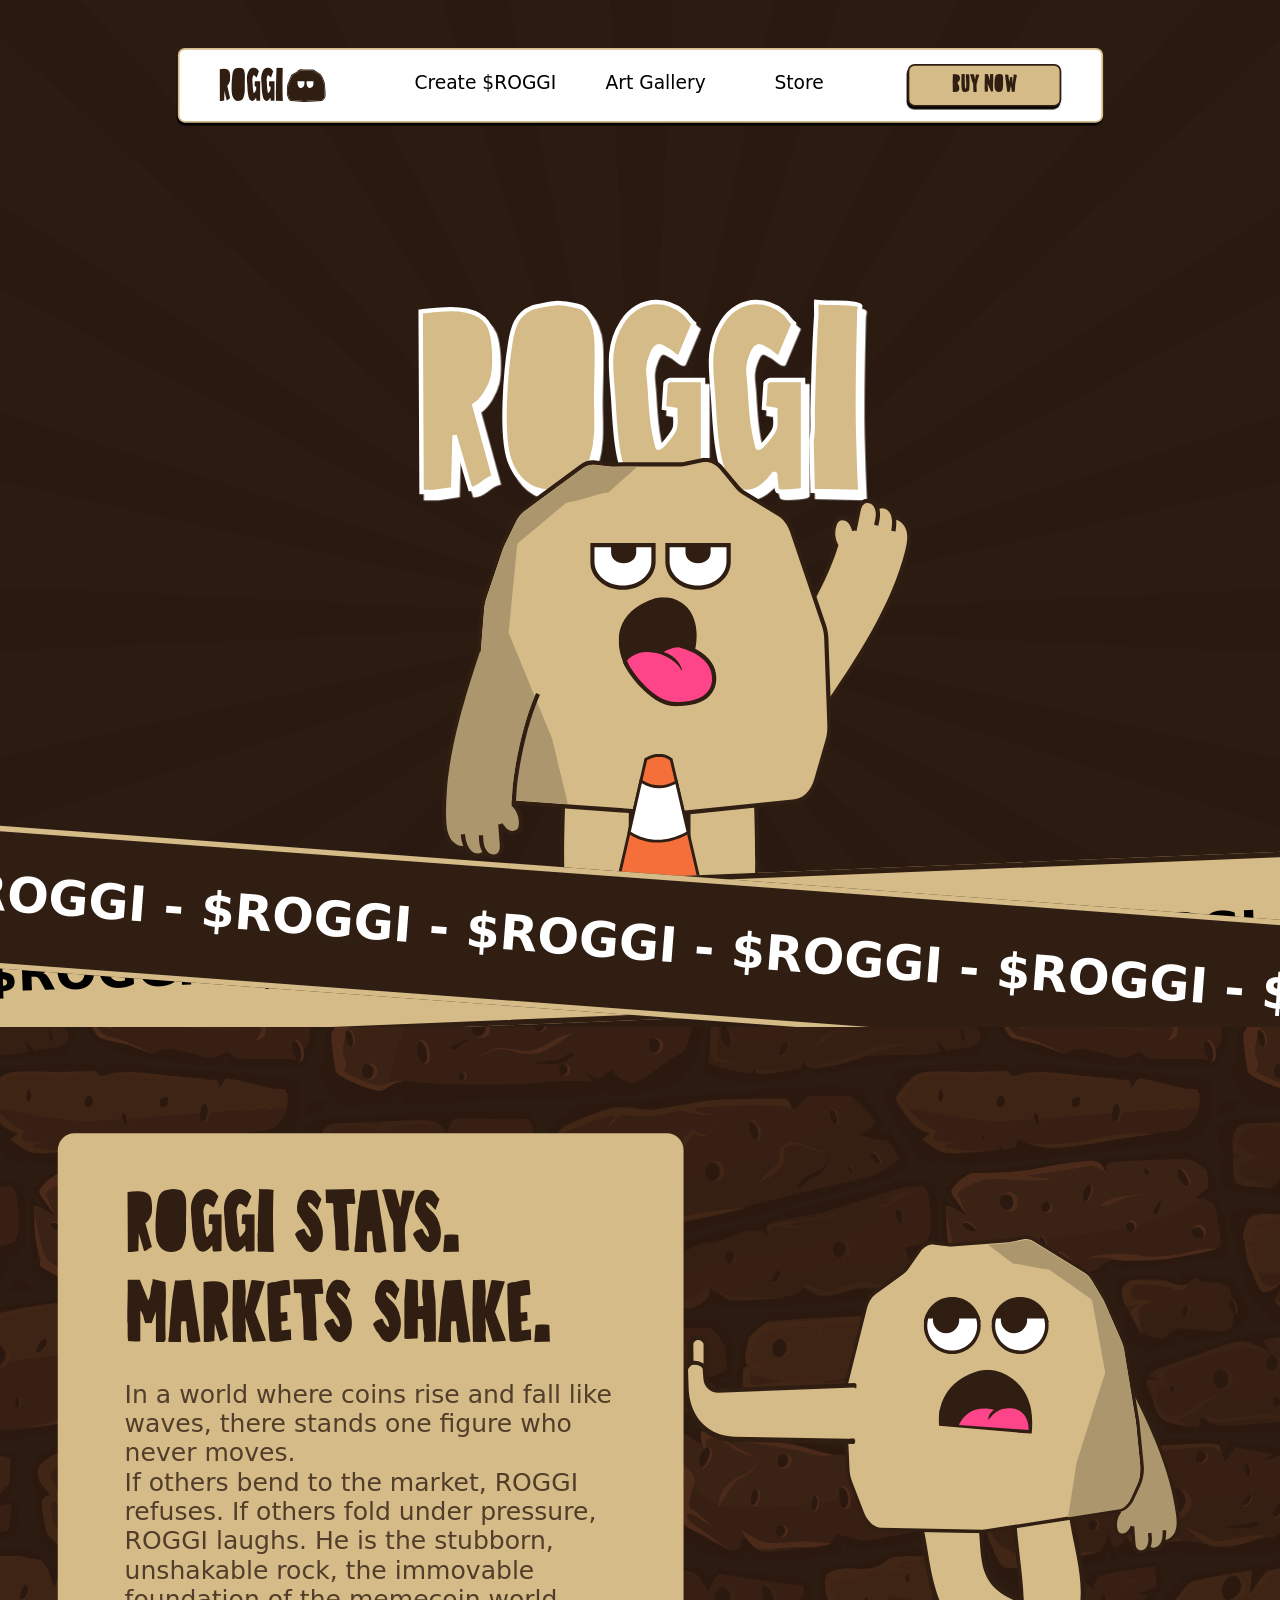
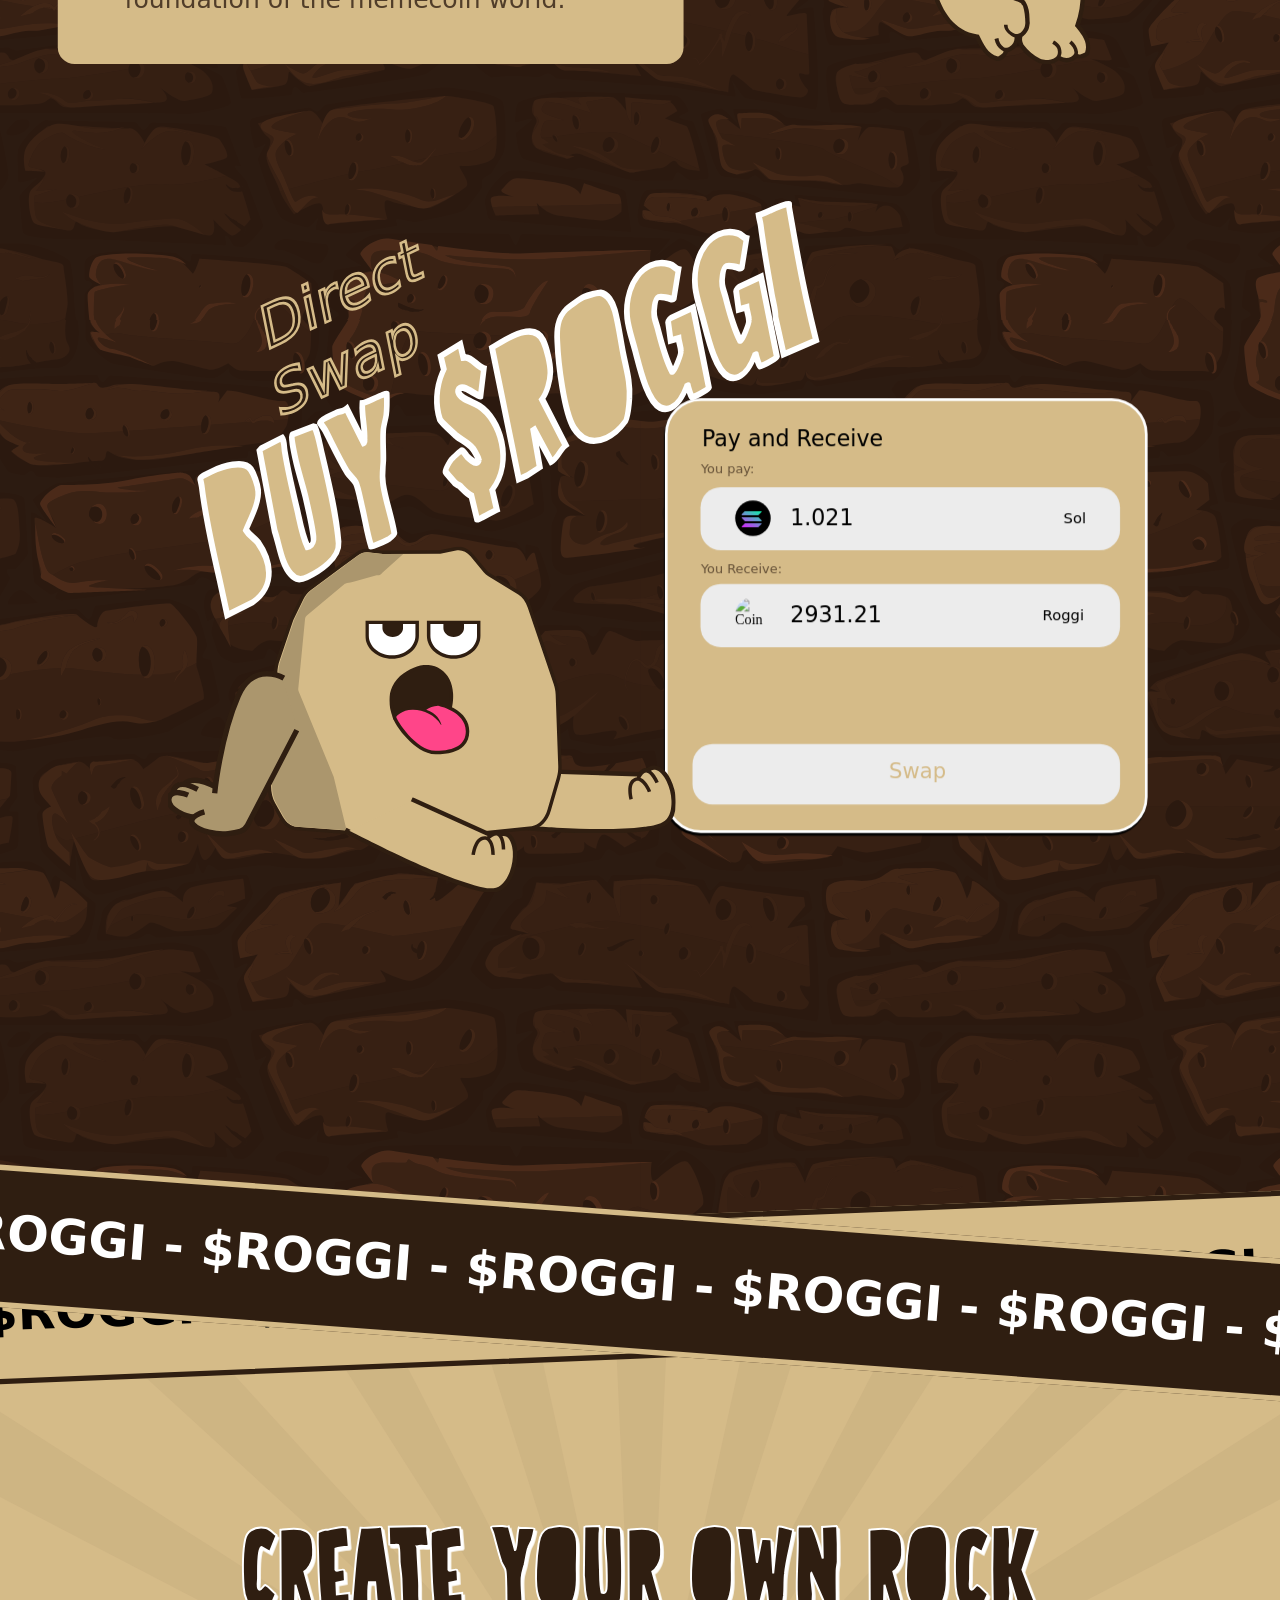
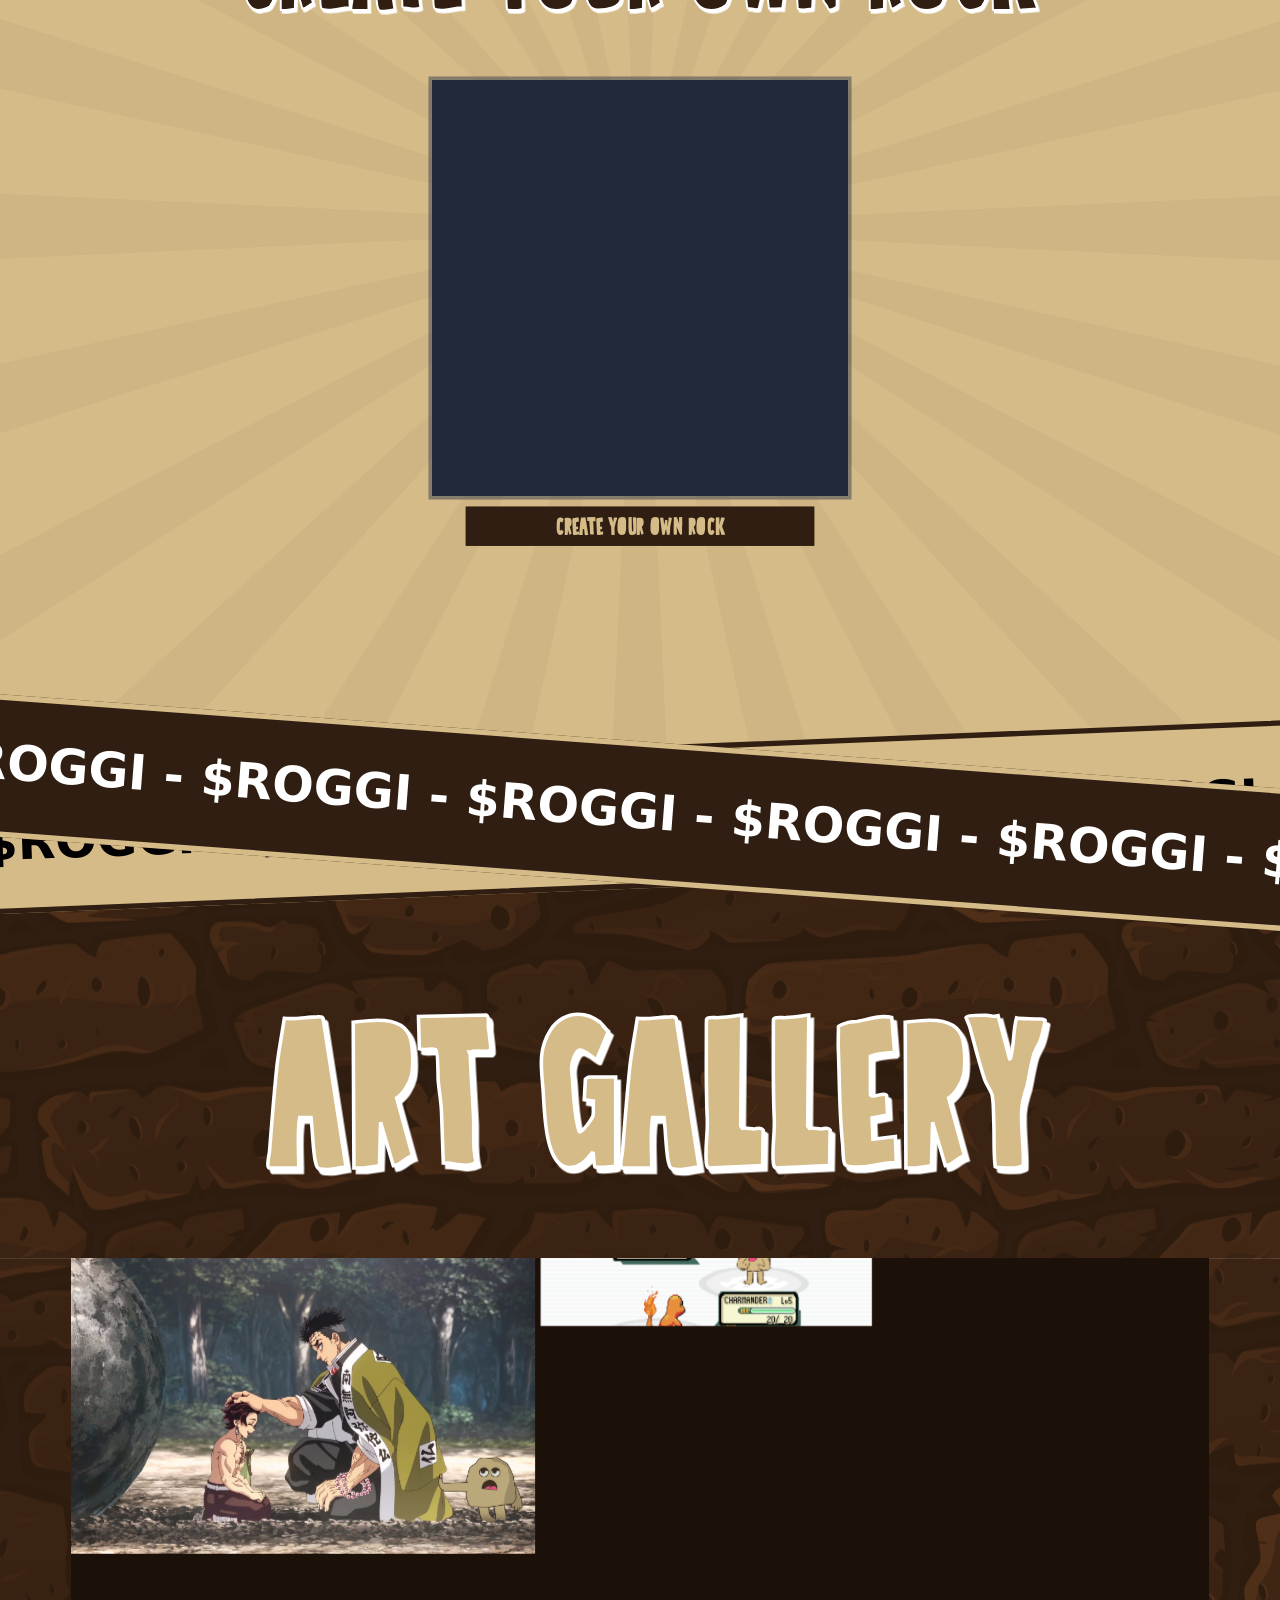
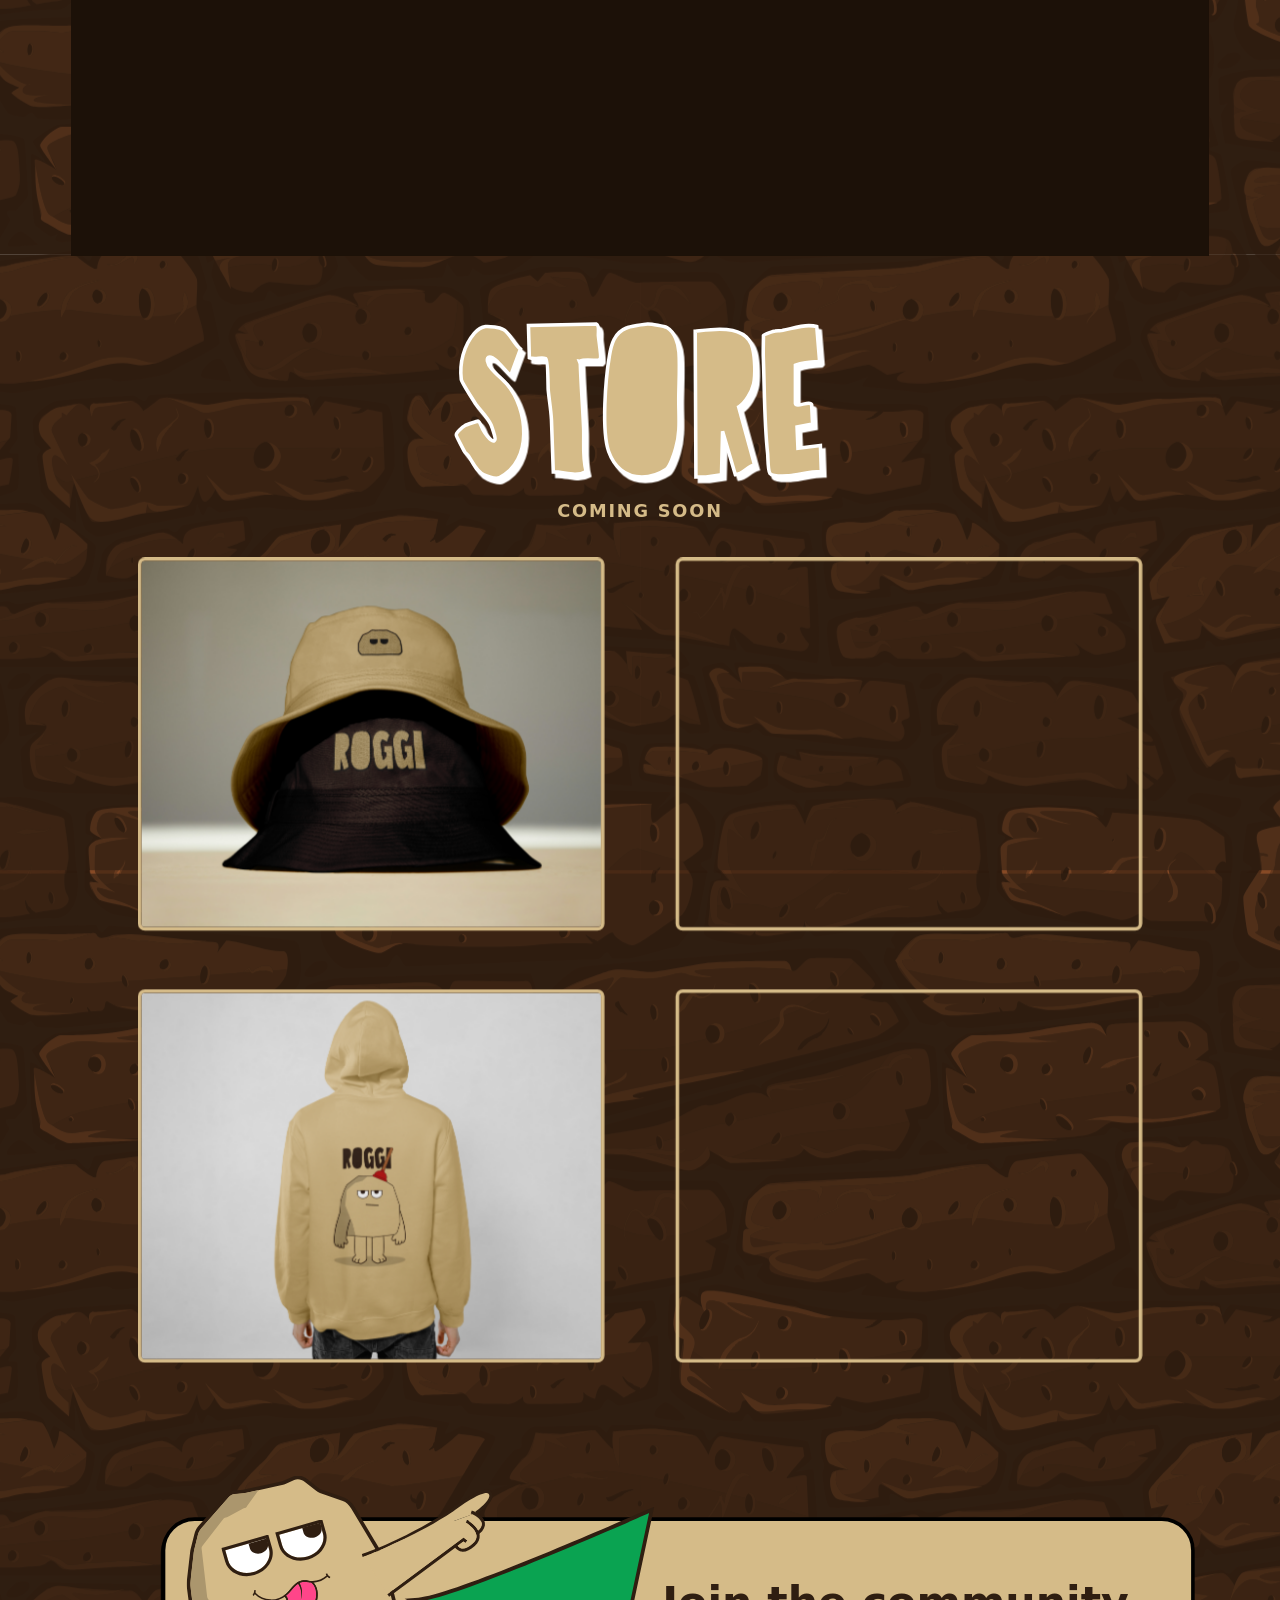
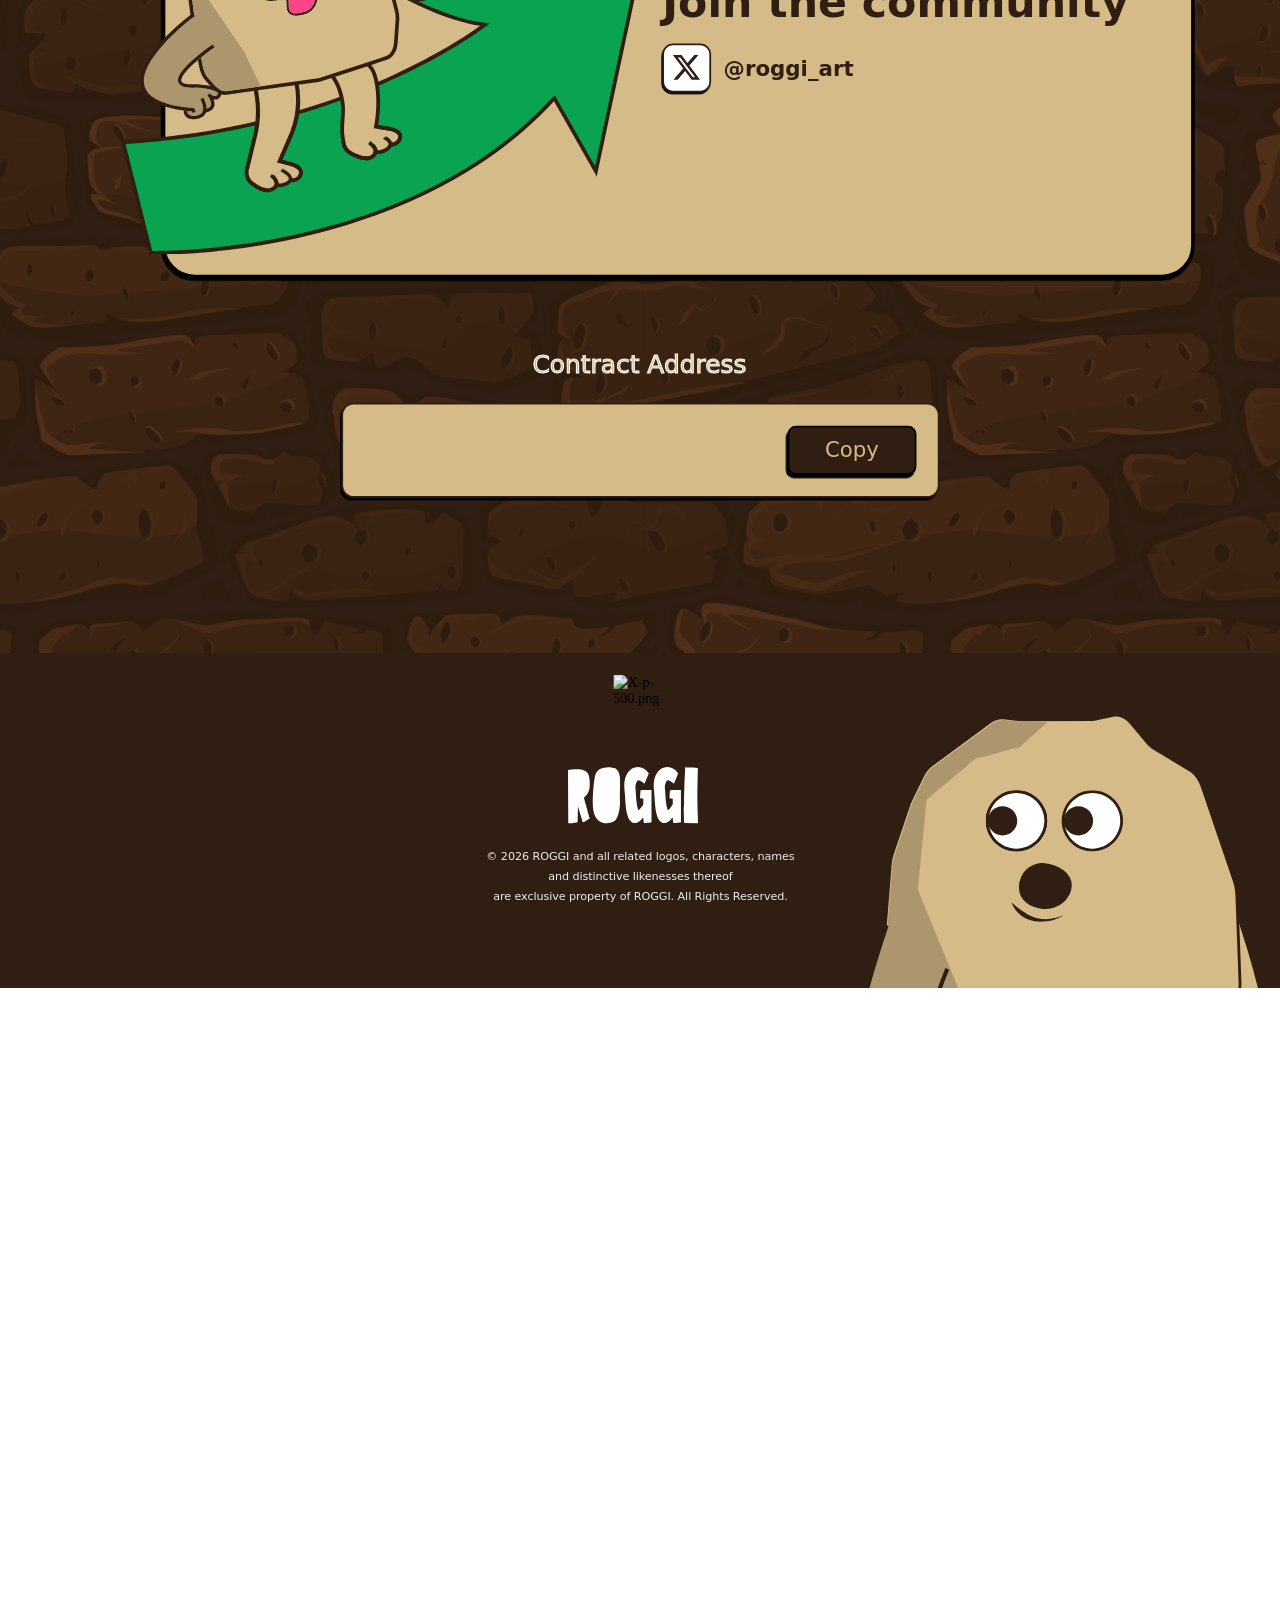
==== index.html @ 5bd5a646 "Update X handle from roggi_sol to roggi_art" ====
<!DOCTYPE html><!-- This site was created with figma.to.website. https://figma.to.website --><!-- Last Published: Sun Aug 30 2026 15:29:10 GMT+0000 (Coordinated Universal Time) --><html lang="en" xml:lang="en"><head><meta charset="UTF-8">
  <title>ROGGI</title>
  <link rel="icon" type="image/png" href="assets/favicon.png">
  <link rel="canonical" href="https://luce-zqqzsgrst6.figweb.site/"><meta name="description" content="Created with figma.to.website"><meta property="og:url" content="https://luce-zqqzsgrst6.figweb.site/"><meta property="og:type" content="website"><meta property="og:title" content="ROGGI"><meta property="og:description" content="Created with figma.to.website"><meta property="og:image:type" content="image/jpeg"><meta property="og:image:width" content="1200"><meta property="og:image:height" content="630"><meta property="og:image" content="https://luce-zqqzsgrst6.figweb.site/cdn-cgi/imagedelivery/s-dfVpmPR-aKHmwFNwAgnQ/luce-zqqzsgrst6.figweb.site-5451e884d0112bcfa46738861110d655f8f45c8e/public"><meta name="twitter:title" content="ROGGI"><meta name="twitter:description" content="Created with figma.to.website"><meta name="twitter:image:type" content="image/jpeg"><meta name="twitter:image:width" content="1200"><meta name="twitter:image:height" content="630"><meta name="twitter:image" content="https://luce-zqqzsgrst6.figweb.site/cdn-cgi/imagedelivery/s-dfVpmPR-aKHmwFNwAgnQ/luce-zqqzsgrst6.figweb.site-5451e884d0112bcfa46738861110d655f8f45c8e/public"><meta name="twitter:card" content="summary_large_image"><link rel="alternate" type="application/rss+xml" title="luce-zqqzsgrst6.figweb.site feed" href="https://luce-zqqzsgrst6.figweb.site/feed/en.xml"><meta name="viewport" content="width=device-width">
<link rel="preconnect" href="https://fonts.googleapis.com">
<link rel="preconnect" href="https://fonts.gstatic.com" crossorigin="">
<script></script>
<script>window.F2W_REACTIONS=(()=>{const n=[];return{}})(),window.F2W_VARIABLES={},window.F2W_COLLECTION_VARS={},window.F2W_COLLECTION_MODE_BPS={},window.F2W_COLOR_SCHEMES=void 0,window.F2W_LANGUAGES=void 0;
</script>
<script src="/__assets/runtime-0f9ce9da5508a40647b5a95488ac7718df3d38ba.js"></script>
<style media="all">article.prose{line-height:1.75;display:contents}article.prose a{font-weight:500;text-decoration:underline}article.prose h1{margin-block:0 1.23em;font-size:2.25em;line-height:1.11}article.prose h2{margin-block:2em 1em;font-size:1.5em;line-height:1.34}article.prose h3{margin-block:1.6em .6em;font-size:1.25em;line-height:1.6}article.prose h4{margin-top:1.5em;margin-bottom:.5em;line-height:1.5}article.prose img{width:100%;margin-block:2em}article.prose figure.cms-image,article.prose figure.cms-video{margin-block:2em}article.prose figure>*{margin-block:0}article.prose figure.cms-image img,article.prose figure.cms-video video,article.prose figure.cms-video iframe{width:100%;display:block}article.prose figure.cms-video iframe{aspect-ratio:16/9;border:0}article.prose figcaption{opacity:.7;margin-top:.857143em;font-size:.875em;line-height:1.42857}article.prose .columns{gap:1.5em;margin-block:1.25em;display:flex}article.prose .column{flex:1;min-width:0}@media (max-width:640px){article.prose .columns{flex-direction:column}}article.prose blockquote{margin-block:1.6em;padding:.75em 1.25em}article.prose ul,article.prose ol{padding-inline-start:1.5em}article.prose table{table-layout:auto;width:100%;margin:1.5em 0}article.prose thead th{vertical-align:bottom;font-weight:600}article.prose tbody td{vertical-align:baseline}article.prose tfoot td{vertical-align:top}article.prose th,article.prose td{text-align:start;padding:.75em}article.prose thead th:first-child,article.prose tbody td:first-child,article.prose tfoot td:first-child{padding-inline-start:0}article.prose thead th:last-child,article.prose tbody td:last-child,article.prose tfoot td:last-child{padding-inline-end:0}article.prose thead{box-shadow:0 1px #ffffffbf,0 1px}article.prose tbody tr{box-shadow:0 1px #ffffffd9,0 1px}article.prose hr{opacity:.3;margin:3em 0}</style>

<style>@font-face{font-family:Inter;font-style:normal;font-weight:400;font-display:swap;src:url(https://fonts.gstatic.com/s/inter/v20/UcC73FwrK3iLTeHuS_fjbvMwCp504jAa2JL7SUc.woff2)format("woff2");unicode-range:U+460-52F,U+1C80-1C8A,U+20B4,U+2DE0-2DFF,U+A640-A69F,U+FE2E-FE2F}@font-face{font-family:Inter;font-style:normal;font-weight:400;font-display:swap;src:url(https://fonts.gstatic.com/s/inter/v20/UcC73FwrK3iLTeHuS_fjbvMwCp504jAa0ZL7SUc.woff2)format("woff2");unicode-range:U+301,U+400-45F,U+490-491,U+4B0-4B1,U+2116}@font-face{font-family:Inter;font-style:normal;font-weight:400;font-display:swap;src:url(https://fonts.gstatic.com/s/inter/v20/UcC73FwrK3iLTeHuS_fjbvMwCp504jAa2ZL7SUc.woff2)format("woff2");unicode-range:U+1F??}@font-face{font-family:Inter;font-style:normal;font-weight:400;font-display:swap;src:url(https://fonts.gstatic.com/s/inter/v20/UcC73FwrK3iLTeHuS_fjbvMwCp504jAa1pL7SUc.woff2)format("woff2");unicode-range:U+370-377,U+37A-37F,U+384-38A,U+38C,U+38E-3A1,U+3A3-3FF}@font-face{font-family:Inter;font-style:normal;font-weight:400;font-display:swap;src:url(https://fonts.gstatic.com/s/inter/v20/UcC73FwrK3iLTeHuS_fjbvMwCp504jAa2pL7SUc.woff2)format("woff2");unicode-range:U+102-103,U+110-111,U+128-129,U+168-169,U+1A0-1A1,U+1AF-1B0,U+300-301,U+303-304,U+308-309,U+323,U+329,U+1EA0-1EF9,U+20AB}@font-face{font-family:Inter;font-style:normal;font-weight:400;font-display:swap;src:url(https://fonts.gstatic.com/s/inter/v20/UcC73FwrK3iLTeHuS_fjbvMwCp504jAa25L7SUc.woff2)format("woff2");unicode-range:U+100-2BA,U+2BD-2C5,U+2C7-2CC,U+2CE-2D7,U+2DD-2FF,U+304,U+308,U+329,U+1D00-1DBF,U+1E00-1E9F,U+1EF2-1EFF,U+2020,U+20A0-20AB,U+20AD-20C0,U+2113,U+2C60-2C7F,U+A720-A7FF}@font-face{font-family:Inter;font-style:normal;font-weight:400;font-display:swap;src:url(https://fonts.gstatic.com/s/inter/v20/UcC73FwrK3iLTeHuS_fjbvMwCp504jAa1ZL7.woff2)format("woff2");unicode-range:U+??,U+131,U+152-153,U+2BB-2BC,U+2C6,U+2DA,U+2DC,U+304,U+308,U+329,U+2000-206F,U+20AC,U+2122,U+2191,U+2193,U+2212,U+2215,U+FEFF,U+FFFD}@font-face{font-family:Kanit;font-style:normal;font-weight:400;font-display:swap;src:url(https://fonts.gstatic.com/s/kanit/v17/nKKZ-Go6G5tXcraBGwCYdA.woff2)format("woff2");unicode-range:U+2D7,U+303,U+331,U+E01-E5B,U+200C-200D,U+25CC}@font-face{font-family:Kanit;font-style:normal;font-weight:400;font-display:swap;src:url(https://fonts.gstatic.com/s/kanit/v17/nKKZ-Go6G5tXcraaGwCYdA.woff2)format("woff2");unicode-range:U+102-103,U+110-111,U+128-129,U+168-169,U+1A0-1A1,U+1AF-1B0,U+300-301,U+303-304,U+308-309,U+323,U+329,U+1EA0-1EF9,U+20AB}@font-face{font-family:Kanit;font-style:normal;font-weight:400;font-display:swap;src:url(https://fonts.gstatic.com/s/kanit/v17/nKKZ-Go6G5tXcrabGwCYdA.woff2)format("woff2");unicode-range:U+100-2BA,U+2BD-2C5,U+2C7-2CC,U+2CE-2D7,U+2DD-2FF,U+304,U+308,U+329,U+1D00-1DBF,U+1E00-1E9F,U+1EF2-1EFF,U+2020,U+20A0-20AB,U+20AD-20C0,U+2113,U+2C60-2C7F,U+A720-A7FF}@font-face{font-family:Kanit;font-style:normal;font-weight:400;font-display:swap;src:url(https://fonts.gstatic.com/s/kanit/v17/nKKZ-Go6G5tXcraVGwA.woff2)format("woff2");unicode-range:U+??,U+131,U+152-153,U+2BB-2BC,U+2C6,U+2DA,U+2DC,U+304,U+308,U+329,U+2000-206F,U+20AC,U+2122,U+2191,U+2193,U+2212,U+2215,U+FEFF,U+FFFD}@font-face{font-family:Kanit;font-style:normal;font-weight:500;font-display:swap;src:url(https://fonts.gstatic.com/s/kanit/v17/nKKU-Go6G5tXcr5mOBWzVaF5NQ.woff2)format("woff2");unicode-range:U+2D7,U+303,U+331,U+E01-E5B,U+200C-200D,U+25CC}@font-face{font-family:Kanit;font-style:normal;font-weight:500;font-display:swap;src:url(https://fonts.gstatic.com/s/kanit/v17/nKKU-Go6G5tXcr5mOBWoVaF5NQ.woff2)format("woff2");unicode-range:U+102-103,U+110-111,U+128-129,U+168-169,U+1A0-1A1,U+1AF-1B0,U+300-301,U+303-304,U+308-309,U+323,U+329,U+1EA0-1EF9,U+20AB}@font-face{font-family:Kanit;font-style:normal;font-weight:500;font-display:swap;src:url(https://fonts.gstatic.com/s/kanit/v17/nKKU-Go6G5tXcr5mOBWpVaF5NQ.woff2)format("woff2");unicode-range:U+100-2BA,U+2BD-2C5,U+2C7-2CC,U+2CE-2D7,U+2DD-2FF,U+304,U+308,U+329,U+1D00-1DBF,U+1E00-1E9F,U+1EF2-1EFF,U+2020,U+20A0-20AB,U+20AD-20C0,U+2113,U+2C60-2C7F,U+A720-A7FF}@font-face{font-family:Kanit;font-style:normal;font-weight:500;font-display:swap;src:url(https://fonts.gstatic.com/s/kanit/v17/nKKU-Go6G5tXcr5mOBWnVaE.woff2)format("woff2");unicode-range:U+??,U+131,U+152-153,U+2BB-2BC,U+2C6,U+2DA,U+2DC,U+304,U+308,U+329,U+2000-206F,U+20AC,U+2122,U+2191,U+2193,U+2212,U+2215,U+FEFF,U+FFFD}@font-face{font-family:Kanit;font-style:normal;font-weight:600;font-display:swap;src:url(https://fonts.gstatic.com/s/kanit/v17/nKKU-Go6G5tXcr5KPxWzVaF5NQ.woff2)format("woff2");unicode-range:U+2D7,U+303,U+331,U+E01-E5B,U+200C-200D,U+25CC}@font-face{font-family:Kanit;font-style:normal;font-weight:600;font-display:swap;src:url(https://fonts.gstatic.com/s/kanit/v17/nKKU-Go6G5tXcr5KPxWoVaF5NQ.woff2)format("woff2");unicode-range:U+102-103,U+110-111,U+128-129,U+168-169,U+1A0-1A1,U+1AF-1B0,U+300-301,U+303-304,U+308-309,U+323,U+329,U+1EA0-1EF9,U+20AB}@font-face{font-family:Kanit;font-style:normal;font-weight:600;font-display:swap;src:url(https://fonts.gstatic.com/s/kanit/v17/nKKU-Go6G5tXcr5KPxWpVaF5NQ.woff2)format("woff2");unicode-range:U+100-2BA,U+2BD-2C5,U+2C7-2CC,U+2CE-2D7,U+2DD-2FF,U+304,U+308,U+329,U+1D00-1DBF,U+1E00-1E9F,U+1EF2-1EFF,U+2020,U+20A0-20AB,U+20AD-20C0,U+2113,U+2C60-2C7F,U+A720-A7FF}@font-face{font-family:Kanit;font-style:normal;font-weight:600;font-display:swap;src:url(https://fonts.gstatic.com/s/kanit/v17/nKKU-Go6G5tXcr5KPxWnVaE.woff2)format("woff2");unicode-range:U+??,U+131,U+152-153,U+2BB-2BC,U+2C6,U+2DA,U+2DC,U+304,U+308,U+329,U+2000-206F,U+20AC,U+2122,U+2191,U+2193,U+2212,U+2215,U+FEFF,U+FFFD}@font-face{font-family:Kanit;font-style:normal;font-weight:700;font-display:swap;src:url(https://fonts.gstatic.com/s/kanit/v17/nKKU-Go6G5tXcr4uPhWzVaF5NQ.woff2)format("woff2");unicode-range:U+2D7,U+303,U+331,U+E01-E5B,U+200C-200D,U+25CC}@font-face{font-family:Kanit;font-style:normal;font-weight:700;font-display:swap;src:url(https://fonts.gstatic.com/s/kanit/v17/nKKU-Go6G5tXcr4uPhWoVaF5NQ.woff2)format("woff2");unicode-range:U+102-103,U+110-111,U+128-129,U+168-169,U+1A0-1A1,U+1AF-1B0,U+300-301,U+303-304,U+308-309,U+323,U+329,U+1EA0-1EF9,U+20AB}@font-face{font-family:Kanit;font-style:normal;font-weight:700;font-display:swap;src:url(https://fonts.gstatic.com/s/kanit/v17/nKKU-Go6G5tXcr4uPhWpVaF5NQ.woff2)format("woff2");unicode-range:U+100-2BA,U+2BD-2C5,U+2C7-2CC,U+2CE-2D7,U+2DD-2FF,U+304,U+308,U+329,U+1D00-1DBF,U+1E00-1E9F,U+1EF2-1EFF,U+2020,U+20A0-20AB,U+20AD-20C0,U+2113,U+2C60-2C7F,U+A720-A7FF}@font-face{font-family:Kanit;font-style:normal;font-weight:700;font-display:swap;src:url(https://fonts.gstatic.com/s/kanit/v17/nKKU-Go6G5tXcr4uPhWnVaE.woff2)format("woff2");unicode-range:U+??,U+131,U+152-153,U+2BB-2BC,U+2C6,U+2DA,U+2DC,U+304,U+308,U+329,U+2000-206F,U+20AC,U+2122,U+2191,U+2193,U+2212,U+2215,U+FEFF,U+FFFD}</style>

<style media="all">*,:before,:after{box-sizing:border-box}body{-webkit-font-smoothing:antialiased}button{-webkit-font-smoothing:inherit;-moz-osx-font-smoothing:inherit;-webkit-appearance:none}*{margin:0;padding:0}a{color:inherit;-webkit-text-decoration:inherit;text-decoration:inherit}input{font:inherit;background-color:inherit;border:none;outline:none}button{font:inherit;color:inherit;background:0 0;border-style:none;width:auto;line-height:normal;overflow:visible}textarea,select{font:inherit;background-color:inherit}img,picture,video,canvas,svg{display:block}textarea:focus-visible{outline:none}[data-visible=false]{display:none!important}.before-hidden:before,.after-hidden:after{display:none}.before-visible:before,.after-visible:after{content:""}.text{white-space:pre-wrap;overflow-wrap:break-word}[data-reaction-click]{cursor:pointer}::placeholder{color:inherit;opacity:.54}body *{scrollbar-width:none}body ::-webkit-scrollbar{display:none}[name=honey-pot-field]{display:none!important}.pointer-events-none{pointer-events:none}</style>

<style>#_{background-color:#fff;min-height:100vh;display:grid}#Desktop_3{background-color:#fff;border-radius:0;width:1440px;min-width:1440px;max-width:1440px;min-height:8312px;max-height:8312px;margin:0 auto;position:relative;overflow:hidden}#About_Roggie{--f2w-order:0;background-color:#2c1b11;border-radius:0;width:1440px;height:2050px;position:absolute;top:1135px;left:0;overflow:hidden}#Group_38{--f2w-order:0;width:2053px;height:2052px;position:absolute;top:-1px;left:-306px}#BG{--f2w-order:0;width:2052px;height:1026px;position:absolute;top:0;left:0}#Isolation_Mode{--f2w-order:0;width:720px;height:1025px;position:absolute;top:1px;left:306px}#Isolation_Mode_0{--f2w-order:1;width:720px;height:1025px;position:absolute;top:1px;left:1026px}#BG_0{--f2w-order:1;width:2052px;height:1026px;position:absolute;top:1026px;left:1px}#Isolation_Mode_1{--f2w-order:0;width:721px;height:1025px;position:absolute;top:0;left:305px}#Isolation_Mode_2{--f2w-order:1;width:719px;height:1025px;position:absolute;top:0;left:1026px}#about{grid-column-gap:1px;--f2w-order:2;border-radius:0;flex-direction:row;justify-content:flex-start;align-items:end;width:min-content;display:flex;position:absolute;top:141px;left:calc(50% - 655.4px)}#Frame_4{--f2w-order:0;background-color:#d5bb88;border-radius:18.8px;flex-direction:column;flex-shrink:0;justify-content:flex-start;align-self:stretch;align-items:start;row-gap:18.8px;width:703.6px;padding:56.3px 75.1px;display:flex;position:relative}#_2310_45284{text-align:left;color:#2f1e11;--f2w-order:0;-webkit-background-clip:text;background-clip:text;flex-shrink:0;width:100%;font-family:Quick Trick,system-ui,sans-serif;font-size:84.5px;font-weight:400;display:inline;position:relative}#__0{-webkit-background-clip:text;background-clip:text}#_2310_45285{text-align:left;color:#2f1e11cc;--f2w-order:1;-webkit-background-clip:text;background-clip:text;flex-shrink:0;width:100%;font-family:Kanit,system-ui,sans-serif;font-size:28.2px;font-weight:400;display:inline;position:relative}#__1{-webkit-background-clip:text;background-clip:text}#Roggi{--f2w-order:1;border-radius:0;flex-shrink:0;width:606px;height:505px;position:relative;overflow:hidden;transform:scaleX(-1)}#Group{--f2w-order:0;transform-origin:0 0;width:14.7%;height:34.3%;position:absolute;inset:65.8% 46% -.1% 39.3%;transform:scaleX(-1)}#Group_0{--f2w-order:1;transform-origin:0 0;width:17.8%;height:38.6%;position:absolute;inset:37% 56.4% 24.4% 25.8%;transform:scaleX(-1)}#Group_1{--f2w-order:2;transform-origin:0 0;width:21%;height:36.6%;position:absolute;inset:62.8% 22.2% .6% 56.8%;transform:scaleX(-1)}#Group_2{--f2w-order:3;width:55.9%;height:66.3%;position:absolute;inset:4.7% 29.5% 29% 14.7%}#Group_3{--f2w-order:0;transform-origin:0 0;width:100.2%;height:100.1%;position:absolute;inset:-.1% -100.2% 0 100%;transform:scaleX(-1)}#Clip_path_group{--f2w-order:1;width:97.7%;height:97.6%;position:absolute;inset:1.2%}#Group_4{--f2w-order:1;mask-type:luminance;width:81%;height:112.7%;position:absolute;inset:-8.5% 47.1% -4.2% -28.1%;-webkit-mask-image:url([data-uri]);mask-image:url([data-uri]);-webkit-mask-position:92.9px 27.7px;mask-position:92.9px 27.7px;-webkit-mask-repeat:no-repeat;mask-repeat:no-repeat}#Vector{--f2w-order:0;transform-origin:0 0;width:65.4%;height:88.8%;position:absolute;inset:7.5% -65.4% 3.7% 100%;transform:scaleX(-1)}#Vector_0{--f2w-order:2;width:2.6%;height:.3%;position:absolute;inset:96.2% 75.3% 3.5% 22.1%}#Vector_1{--f2w-order:3;width:4.1%;height:.5%;position:absolute;inset:98.5% 53.8% 1% 42.1%}#Group_5{--f2w-order:4;transform-origin:0 0;width:32%;height:24.4%;position:absolute;inset:26.7% -32.1% 48.9% 100.1%;transform:scaleX(-1)}#Group_6{--f2w-order:5;transform-origin:0 0;width:32%;height:24%;position:absolute;inset:26.9% -32% 49.2% 100%;transform:scaleX(-1)}#Vector_2{--f2w-order:6;transform-origin:0 0;width:31%;height:16.6%;position:absolute;inset:33.2% -30.3% 50.1% 99.3%;transform:scaleX(-1)}#Vector_3{--f2w-order:7;width:.2%;height:1.9%;position:absolute;inset:50% 34% 48.1% 65.9%}#Vector_4{--f2w-order:8;width:.2%;height:2.4%;position:absolute;inset:37.6% 35% 60% 64.8%}#Group_7{--f2w-order:9;transform-origin:0 0;width:23.4%;height:12.9%;position:absolute;inset:18.3% 21% 68.9% 55.6%;transform:scaleX(-1)}#Group_8{--f2w-order:10;transform-origin:0 0;width:17.5%;height:14.3%;position:absolute;inset:34.4% 29.7% 51.4% 52.8%;transform:scaleX(-1)}#Group_37{--f2w-order:1;width:46.7%;height:165.8px;position:absolute;top:1759.1px;left:26.7%;right:26.6%}#Ca_copy{grid-column-gap:32.7px;--f2w-order:0;filter:drop-shadow(-1.2px 3.5px #000);background-color:#d5bb88;border:2.3px solid #2f1e11;border-radius:14px;flex-direction:row;justify-content:flex-start;align-items:center;width:100%;height:107.3px;padding:15.2px 0 15.2px 28.1px;display:flex;position:absolute;top:58.5px;left:0;right:0}#_2310_45288{text-align:left;color:#000;--f2w-order:0;-webkit-background-clip:text;background-clip:text;flex-shrink:0;width:max-content;font-family:Kanit,system-ui,sans-serif;font-size:26.7px;font-weight:400;display:inline;position:relative}#__3{-webkit-background-clip:text;background-clip:text}#Frame_1{grid-column-gap:14.1px;--f2w-order:1;filter:drop-shadow(-1.4px 4.2px #000);background-color:#2f1e11;border:2.8px solid #000;border-radius:9.3px;flex-direction:row;flex-shrink:0;justify-content:center;align-items:center;width:145px;height:54.9px;padding:4.2px 38px;display:flex;position:relative}#_2310_45290{text-align:left;color:#d5bb88;--f2w-order:0;-webkit-background-clip:text;background-clip:text;flex-shrink:0;width:max-content;font-family:Kanit,system-ui,sans-serif;font-size:23.9px;font-weight:400;display:inline;position:relative}#__4{-webkit-background-clip:text;background-clip:text}#_2310_45291{text-align:left;-webkit-text-stroke:1.2px #fff;color:#d5bb88;--f2w-order:1;-webkit-background-clip:text;background-clip:text;width:46.2%;height:50.1px;font-family:Kanit,system-ui,sans-serif;font-size:28px;font-weight:500;display:inline;position:absolute;top:0;left:26.7%;right:27%}#__5{-webkit-background-clip:text;background-clip:text}#Wallet_Section{--f2w-order:2;width:1093px;height:556px;position:absolute;top:1113.1px;left:189px}#Group_37_0{--f2w-order:0;width:1093px;height:556px;position:absolute;top:0;left:0}#Swap_Widget{--f2w-order:0;filter:drop-shadow(-1px 3px #000);backface-visibility:hidden;background-color:#d5bb88;border:3px solid #fff;border-radius:40.4px;flex-direction:column;justify-content:flex-start;align-items:end;row-gap:10.4px;width:min-content;padding:28.1px;display:flex;position:absolute;top:0;left:559px;overflow:hidden;transform:translateZ(0)}#Frame_10{grid-column-gap:0px;--f2w-order:0;border-radius:0;flex-direction:row;flex-shrink:0;justify-content:center;align-items:center;width:470.7px;display:flex;position:relative}#_2310_45296{text-align:left;color:#000;--f2w-order:0;-webkit-background-clip:text;background-clip:text;flex-grow:1;flex-basis:0;width:100%;margin:0 auto 0 0;font-family:Kanit,system-ui,sans-serif;font-size:24.9px;font-weight:500;display:inline;position:relative}#__6{-webkit-background-clip:text;background-clip:text}#_2310_45297{text-align:left;color:#353535;--f2w-order:1;-webkit-background-clip:text;background-clip:text;flex-shrink:0;width:max-content;font-family:Kanit,system-ui,sans-serif;font-size:14.5px;font-weight:500;display:inline;position:relative}#__7{-webkit-background-clip:text;background-clip:text}#Frame_15{--f2w-order:1;border-radius:0;flex-direction:column;flex-shrink:0;justify-content:flex-start;align-items:end;row-gap:27px;width:100%;display:flex;position:relative}#Frame_12{--f2w-order:0;border-radius:0;flex-direction:column;flex-shrink:0;justify-content:flex-start;align-items:start;row-gap:13.5px;width:471.8px;display:flex;position:relative}#_2310_45300{text-align:left;color:#2f1e11ab;--f2w-order:0;-webkit-background-clip:text;background-clip:text;flex-shrink:0;width:100%;font-family:Kanit,system-ui,sans-serif;font-size:14.5px;font-weight:400;display:inline;position:relative}#__8{-webkit-background-clip:text;background-clip:text}#Frame_8{grid-column-gap:21.8px;--f2w-order:1;background-color:#ececec;border-radius:22.8px;flex-direction:row;flex-shrink:0;justify-content:flex-start;align-items:center;width:100%;height:70.5px;padding:14.5px 38.4px;display:flex;position:relative}#Group_24{--f2w-order:0;flex-shrink:0;width:40.2px;height:40.2px;position:relative}#Ellipse_2{--f2w-order:0;background-color:#000;border-radius:50%;width:40.2px;height:40.2px;position:absolute;top:0;left:0}#solana_sol_logo_1{--f2w-order:1;width:23px;height:19px;position:absolute;top:11.5px;left:7.7px}#_2310_45308{text-align:left;color:#000;--f2w-order:1;-webkit-background-clip:text;background-clip:text;flex-shrink:0;width:240.6px;font-family:Kanit,system-ui,sans-serif;font-size:24.9px;font-weight:400;line-height:116%;display:inline;position:relative}#__9{-webkit-background-clip:text;background-clip:text}#_2310_45309{text-align:right;color:#000;--f2w-order:2;-webkit-background-clip:text;background-clip:text;flex-shrink:0;width:70.5px;font-family:Kanit,system-ui,sans-serif;font-size:16.6px;font-weight:400;line-height:116%;display:inline;position:relative}#__10{-webkit-background-clip:text;background-clip:text}#Frame_11{--f2w-order:2;border-radius:0;flex-direction:column;flex-shrink:0;justify-content:flex-start;align-items:start;row-gap:9.3px;width:100%;display:flex;position:relative}#_2310_45311{text-align:left;color:#2f1e11ab;--f2w-order:0;-webkit-background-clip:text;background-clip:text;flex-shrink:0;width:100%;font-family:Kanit,system-ui,sans-serif;font-size:14.5px;font-weight:400;display:inline;position:relative}#__11{-webkit-background-clip:text;background-clip:text}#Frame_7{grid-column-gap:21.8px;--f2w-order:1;background-color:#ececec;border-radius:22.8px;flex-direction:row;flex-shrink:0;justify-content:flex-start;align-items:center;width:100%;height:70.5px;padding:14.5px 38.4px;display:flex;position:relative}#Group_25{--f2w-order:0;flex-shrink:0;width:40.4px;height:40.4px;position:relative}#Coin{--f2w-order:0;aspect-ratio:1;border-radius:100px;width:auto;height:40.4px;position:absolute;top:calc(50% - 20.2px);left:calc(50% - 20.2px);overflow:hidden}#__12{object-fit:cover;width:100%;height:100%;position:absolute;inset:0}#_2310_45315{text-align:left;color:#000;--f2w-order:1;-webkit-background-clip:text;background-clip:text;flex-shrink:0;width:262px;font-family:Kanit,system-ui,sans-serif;font-size:24.9px;font-weight:400;line-height:116%;display:inline;position:relative}#__13{-webkit-background-clip:text;background-clip:text}#_2310_45316{text-align:right;color:#000;--f2w-order:2;-webkit-background-clip:text;background-clip:text;flex-shrink:0;width:max-content;font-family:Kanit,system-ui,sans-serif;font-size:16.6px;font-weight:400;line-height:116%;display:inline;position:relative}#__14{-webkit-background-clip:text;background-clip:text}#Frame_14{--f2w-order:1;border-radius:0;flex-direction:column;flex-shrink:0;justify-content:flex-start;align-items:end;row-gap:16.6px;width:100%;display:flex;position:relative}#Frame_13{--f2w-order:0;border-radius:0;flex-direction:column;flex-shrink:0;justify-content:flex-start;align-items:start;row-gap:7.3px;width:471.8px;display:flex;position:relative}#Group_33{--f2w-order:0;flex-shrink:0;width:471.7px;height:17px;position:relative}#_2310_45320{text-align:center;color:#000;--f2w-order:0;-webkit-background-clip:text;background-clip:text;width:max-content;font-family:Kanit,system-ui,sans-serif;font-size:14.5px;font-weight:400;line-height:116%;display:inline;position:absolute;top:0;left:0}#__15{-webkit-background-clip:text;background-clip:text}#_2310_45321{text-align:center;color:#000;--f2w-order:1;-webkit-background-clip:text;background-clip:text;width:max-content;font-family:Kanit,system-ui,sans-serif;font-size:14.5px;font-weight:400;line-height:116%;display:inline;position:absolute;top:0;left:412.7px}#__16{-webkit-background-clip:text;background-clip:text}#Group_32{--f2w-order:1;flex-shrink:0;width:471.1px;height:17px;position:relative}#_2310_45323{text-align:center;color:#000;--f2w-order:0;-webkit-background-clip:text;background-clip:text;width:max-content;font-family:Kanit,system-ui,sans-serif;font-size:14.5px;font-weight:400;line-height:116%;display:inline;position:absolute;top:0;left:0}#__17{-webkit-background-clip:text;background-clip:text}#_2310_45324{text-align:center;color:#000;--f2w-order:1;-webkit-background-clip:text;background-clip:text;width:max-content;font-family:Kanit,system-ui,sans-serif;font-size:14.5px;font-weight:400;line-height:116%;display:inline;position:absolute;top:0;left:397.1px}#__18{-webkit-background-clip:text;background-clip:text}#Group_31{--f2w-order:2;flex-shrink:0;width:472px;height:17px;position:relative}#_2310_45326{text-align:center;color:#000;--f2w-order:0;-webkit-background-clip:text;background-clip:text;width:max-content;font-family:Kanit,system-ui,sans-serif;font-size:14.5px;font-weight:400;line-height:116%;display:inline;position:absolute;top:0;left:0}#__19{-webkit-background-clip:text;background-clip:text}#_2310_45327{text-align:center;color:#000;--f2w-order:1;-webkit-background-clip:text;background-clip:text;width:max-content;font-family:Kanit,system-ui,sans-serif;font-size:14.5px;font-weight:400;line-height:116%;display:inline;position:absolute;top:0;left:394px}#__20{-webkit-background-clip:text;background-clip:text}#Group_30{--f2w-order:1;flex-shrink:0;width:481.1px;height:68.4px;position:relative}#Rectangle_1460{--f2w-order:0;background-color:#ececec;border-radius:22.8px;width:481.1px;height:68.4px;position:absolute;top:0;left:0}#_2310_45330{text-align:left;color:#d5bb88;--f2w-order:1;-webkit-background-clip:text;background-clip:text;width:max-content;font-family:Kanit,system-ui,sans-serif;font-size:23.8px;font-weight:500;display:inline;position:absolute;top:16.6px;left:220.9px}#__21{-webkit-background-clip:text;background-clip:text}#Group_36{--f2w-order:1;width:571px;height:411px;position:absolute;top:145px;left:0}#Layer_1{--f2w-order:0;border-radius:0;width:571px;height:411px;position:absolute;top:0;left:0;overflow:hidden}#Group_9{--f2w-order:0;width:34%;height:18.7%;position:absolute;inset:65.1% -.1% 16.2% 66.1%}#Group_10{--f2w-order:1;width:58.1%;height:80.5%;position:absolute;inset:5.3% 22.2% 14.2% 19.6%}#Clip_path_group_0{--f2w-order:2;width:56.6%;height:78.4%;position:absolute;inset:6.3% 23% 15.2% 20.4%}#Group_11{--f2w-order:1;mask-type:luminance;width:77.8%;height:114.8%;position:absolute;inset:-8.1% 53% -6.8% -30.8%;-webkit-mask-image:url([data-uri]);mask-image:url([data-uri]);-webkit-mask-position:99.7px 26.1px;mask-position:99.7px 26.1px;-webkit-mask-repeat:no-repeat;mask-repeat:no-repeat}#Vector_5{--f2w-order:0;width:60.4%;height:87.3%;position:absolute;inset:7% .1% 5.7% 39.5%}#Group_12{--f2w-order:3;width:34.3%;height:26%;position:absolute;inset:74% 31% 0 34.7%}#Group_13{--f2w-order:4;width:22.8%;height:10.7%;position:absolute;inset:25.5% 38.3% 63.8% 38.9%}#Group_14{--f2w-order:5;width:15.9%;height:24.6%;position:absolute;inset:37.8% 40.5% 37.6% 43.6%}#Group_15{--f2w-order:6;width:26.1%;height:45.5%;position:absolute;inset:39.5% 74% 15% -.1%}#Group_35{--f2w-order:3;transform-origin:0 0;width:52.7%;height:396.1px;position:absolute;top:1060.6px;left:7.1%;right:40.2%;transform:rotate(-16.9deg)}#_2310_45379{text-align:left;-webkit-text-stroke:6.9px #fff;color:#d5bb88;--f2w-order:0;transform-origin:0 0;-webkit-background-clip:text;background-clip:text;width:max-content;font-family:Quick Trick,system-ui,sans-serif;font-size:189.7px;font-weight:400;display:inline;position:absolute;top:155.4px;left:9.3%;right:-7.3%;transform:rotate(-8.1deg)skew(-13.8deg)scaleY(.97)}#__22{-webkit-background-clip:text;background-clip:text}#_2310_45380{text-align:left;-webkit-text-stroke:3px #d5bb88;color:#2f1e11;--f2w-order:1;transform-origin:0 0;-webkit-background-clip:text;background-clip:text;width:48.1%;height:148.3px;font-family:Kanit,system-ui,sans-serif;font-size:66.2px;font-weight:400;display:inline;position:absolute;top:-5.1px;left:25.6%;right:26.3%;transform:rotate(-8.1deg)skew(-13.8deg)scaleY(.97)}#__23{-webkit-background-clip:text;background-clip:text}#Hero_Section{--f2w-order:1;background-color:#2c1b11;border-radius:0;width:1440px;height:1155px;position:absolute;top:0;left:0;overflow:hidden}#Hero{--f2w-order:0;background-color:#2c1b11;border-radius:0;width:1440px;height:1024px;position:absolute;top:0;left:0;overflow:hidden}#Vector_6{--f2w-order:0;width:1440px;height:1024px;position:absolute;top:calc(50% - 512px);left:calc(50% - 720px)}#_2310_39706{text-align:left;-webkit-text-stroke:5px #fff;color:#d5bb88;--f2w-order:1;filter:drop-shadow(5px 7px #fff);-webkit-background-clip:text;background-clip:text;width:max-content;font-family:Quick Trick,system-ui,sans-serif;font-size:254.1px;font-weight:400;display:inline;position:absolute;top:319px;left:calc(50% - 255.8px)}#__24{-webkit-background-clip:text;background-clip:text}#Roggi_character{--f2w-order:2;border-radius:0;width:611.6px;height:588px;position:absolute;top:488.4px;left:calc(50% - 306.2px);overflow:hidden}#Group_16{--f2w-order:0;width:24.2%;height:39.5%;position:absolute;inset:12.4% -.1% 48.1% 75.9%}#Group_17{--f2w-order:1;width:16.2%;height:21.6%;position:absolute;inset:69.6% 25.3% 8.8% 58.5%}#Group_18{--f2w-order:2;width:16.2%;height:21.9%;position:absolute;inset:69.2% 51% 8.8% 32.8%}#Group_19{--f2w-order:3;width:66.2%;height:68.7%;position:absolute;inset:4.6% 14.7% 26.7% 19.1%}#Group_20{--f2w-order:4;width:26%;height:9%;position:absolute;inset:20.8% 33.1% 70.2% 40.9%}#Group_21{--f2w-order:5;width:18.1%;height:20.9%;position:absolute;inset:31.3% 35.7% 47.8% 46.2%}#Clip_path_group_1{--f2w-order:6;width:64.6%;height:66.9%;position:absolute;inset:5.4% 15.5% 27.7% 19.9%}#Group_22{--f2w-order:1;mask-type:luminance;width:77.8%;height:114.8%;position:absolute;inset:-8.1% 53% -6.8% -30.8%;-webkit-mask-image:url([data-uri]);mask-image:url([data-uri]);-webkit-mask-position:121.9px 31.8px;mask-position:121.9px 31.8px;-webkit-mask-repeat:no-repeat;mask-repeat:no-repeat}#Vector_7{--f2w-order:0;width:60.5%;height:87.2%;position:absolute;inset:7% 0 5.8% 39.5%}#Group_23{--f2w-order:7;width:18.1%;height:40.1%;position:absolute;inset:41.3% 68.2% 18.5% 13.6%}#Isolation_Mode_3{--f2w-order:8;width:29.9%;height:29.9%;position:absolute;inset:61.1% 31.7% 9% 38.4%}#banner_Atas{--f2w-order:1;width:1737.1px;height:234.7px;position:absolute;top:946px;left:-115px}#Banner{--f2w-order:0;width:1737.1px;height:179.2px;position:absolute;top:30.2px;left:0}#Rectangle_1452{--f2w-order:0;background-color:#d5bb88;border:6px solid #2f1e11;border-radius:0;width:2000px;height:160px;position:absolute;top:50%;left:50%;transform:translate(-50%,-50%) rotate(-2.3deg)}#_2310_39787{text-align:left;color:#000;--f2w-order:1;-webkit-background-clip:text;background-clip:text;width:1700px;height:80px;overflow:hidden;display:flex;align-items:center;font-family:Kanit,system-ui,sans-serif;font-size:55px;font-weight:700;position:absolute;top:89.6px;left:calc(50% + 77.7px);transform:translate(-50%,-50%) rotate(-2.1deg)}#__25{-webkit-background-clip:text;background-clip:text}#Banner_0{--f2w-order:1;transform-origin:0 0;width:1686.6px;height:191.9px;position:absolute;top:0;left:19.9px;transform:rotate(1.5deg)}#Rectangle_1453{--f2w-order:0;background-color:#2f1e11;border:6px solid #d5bb88;border-radius:0;width:2000px;height:160px;position:absolute;top:50%;left:50%;transform:translate(-50%,-50%) rotate(2.7deg)}#_2310_39790{text-align:left;color:#fff;--f2w-order:1;-webkit-background-clip:text;background-clip:text;width:1700px;height:80px;overflow:hidden;display:flex;align-items:center;font-family:Kanit,system-ui,sans-serif;font-size:55px;font-weight:700;position:absolute;top:95.95px;left:calc(50% + 30.1px);transform:translate(-50%,-50%) rotate(2.9deg)}#__26{-webkit-background-clip:text;background-clip:text}#haracter_Maker{--f2w-order:2;background-color:#d5bb88;border-radius:0;width:1440px;height:1338px;position:absolute;top:3186px;left:0;overflow:hidden}#Vector_8{--f2w-order:0;width:1440px;height:1338px;position:absolute;top:calc(50% - 669px);left:calc(50% - 720px)}#PFP{--f2w-order:1;border-radius:0;width:960px;height:930px;position:absolute;top:calc(50% - 387px);left:calc(50% - 480px)}#Group_2_0{--f2w-order:0;width:calc(396px + 100%);height:calc(219.6px + 100%);position:absolute;inset:-352.2px 86px 132.6px -482px}#Background_Border{--f2w-order:0;background-color:#2f1e11;border:1px solid #d5bb88;border-bottom-width:0;border-radius:0;width:100%;height:calc(100% - 194.7px);position:absolute;inset:0 0 194.7px}#_2310_45388{text-align:left;text-transform:uppercase;color:#d5bb88;--f2w-order:0;-webkit-background-clip:text;background-clip:text;justify-content:flex-start;align-items:center;width:58.5px;height:24px;font-family:Kanit,system-ui,sans-serif;font-size:15.3px;font-weight:600;line-height:24px;display:inline-flex;position:absolute;top:19.9px;left:20px}#__27{-webkit-background-clip:text;background-clip:text}#Button_SVG{--f2w-order:1;width:20px;height:20px;position:absolute;top:21.9px;left:329.2px}#_2310_45392{text-align:left;color:#d5bb88;--f2w-order:2;-webkit-background-clip:text;background-clip:text;width:max-content;font-family:Kanit,system-ui,sans-serif;font-size:18.1px;font-weight:500;line-height:28.8px;display:inline;position:absolute;top:17.5px;left:370px}#__28{-webkit-background-clip:text;background-clip:text}#Button_SVG_0{--f2w-order:3;width:20px;height:20px;position:absolute;top:21.9px;left:426px}#Background_Border_0{--f2w-order:1;background-color:#2f1e11;border:1px solid #d5bb88;border-bottom-width:0;border-radius:0;width:100%;height:calc(100% - 194.7px);position:absolute;inset:64.9px 0 129.8px}#_2310_45397{text-align:left;text-transform:uppercase;color:#d5bb88;--f2w-order:0;-webkit-background-clip:text;background-clip:text;justify-content:flex-start;align-items:center;width:33.2px;height:24px;font-family:Kanit,system-ui,sans-serif;font-size:12.9px;font-weight:600;line-height:24px;display:inline-flex;position:absolute;top:19.9px;left:20px}#__29{-webkit-background-clip:text;background-clip:text}#Button_SVG_1{--f2w-order:1;width:20px;height:20px;position:absolute;top:21.9px;left:329.2px}#_2310_45401{text-align:left;color:#d5bb88;--f2w-order:2;-webkit-background-clip:text;background-clip:text;width:max-content;font-family:Kanit,system-ui,sans-serif;font-size:18.6px;font-weight:500;line-height:28.8px;display:inline;position:absolute;top:17.5px;left:369px}#__30{-webkit-background-clip:text;background-clip:text}#Button_SVG_2{--f2w-order:3;width:20px;height:20px;position:absolute;top:21.9px;left:426px}#Background_Border_1{--f2w-order:2;background-color:#2f1e11;border:1px solid #d5bb88;border-bottom-width:0;border-radius:0;width:100%;height:calc(100% - 194.7px);position:absolute;inset:129.8px 0 64.9px}#_2310_45406{text-align:left;text-transform:uppercase;color:#d5bb88;--f2w-order:0;-webkit-background-clip:text;background-clip:text;justify-content:flex-start;align-items:center;width:68.2px;height:24px;font-family:Kanit,system-ui,sans-serif;font-size:14.5px;font-weight:600;line-height:24px;display:inline-flex;position:absolute;top:19.9px;left:20px}#__31{-webkit-background-clip:text;background-clip:text}#Button_SVG_3{--f2w-order:1;width:20px;height:20px;position:absolute;top:21.9px;left:329.2px}#_2310_45410{text-align:left;color:#d5bb88;--f2w-order:2;-webkit-background-clip:text;background-clip:text;width:max-content;font-family:Kanit,system-ui,sans-serif;font-size:16.5px;font-weight:500;line-height:28.8px;display:inline;position:absolute;top:17.5px;left:370px}#__32{-webkit-background-clip:text;background-clip:text}#Button_SVG_4{--f2w-order:3;width:20px;height:20px;position:absolute;top:21.9px;left:426px}#Background_Border_2{--f2w-order:3;background-color:#2f1e11;border:1px solid #d5bb88;border-bottom-width:0;border-radius:0;width:100%;height:calc(100% - 194.7px);position:absolute;inset:194.7px 0 0}#_2310_45415{text-align:left;text-transform:uppercase;color:#d5bb88;--f2w-order:0;-webkit-background-clip:text;background-clip:text;justify-content:flex-start;align-items:center;width:86.8px;height:24px;font-family:Kanit,system-ui,sans-serif;font-size:15px;font-weight:600;line-height:24px;display:inline-flex;position:absolute;top:19.9px;left:20px}#__33{-webkit-background-clip:text;background-clip:text}#Button_SVG_5{--f2w-order:1;width:20px;height:20px;position:absolute;top:21.9px;left:329.2px}#_2310_45419{text-align:left;color:#d5bb88;--f2w-order:2;-webkit-background-clip:text;background-clip:text;width:max-content;font-family:Kanit,system-ui,sans-serif;font-size:17px;font-weight:500;line-height:28.8px;display:inline;position:absolute;top:17.5px;left:371px}#__34{-webkit-background-clip:text;background-clip:text}#Button_SVG_6{--f2w-order:3;width:20px;height:20px;position:absolute;top:21.9px;left:426px}#SVG{--f2w-order:1;width:24px;height:24px;position:absolute;top:8px;left:24px}#Button_0{--f2w-order:1;background-color:#2f1e11;border:2px solid #2f1e11;border-radius:0;width:392px;height:44px;position:absolute;top:702px;left:calc(50% - 196px)}#_2310_45435{text-align:center;color:#d5bb88;--f2w-order:1;-webkit-background-clip:text;background-clip:text;justify-content:center;align-items:center;width:340px;height:40px;font-family:Quick Trick,system-ui,sans-serif;font-size:24px;font-weight:400;line-height:40px;display:inline-flex;position:absolute;top:2px;left:calc(50% - 170px)}#__35{-webkit-background-clip:text;background-clip:text}#Overlay{--f2w-order:2;background-color:#37415180;border-radius:0;width:476px;height:476px;position:absolute;top:218px;left:calc(50% - 238px)}#image{background-blend-mode:normal;--f2w-order:0;background-color:#1f2937;background-image:url(https://luce-zqqzsgrst6.figweb.site/cdn-cgi/imagedelivery/s-dfVpmPR-aKHmwFNwAgnQ/luce-zqqzsgrst6.figweb.site-4b4b03c9dfc2f523edf784d7287d7a82530d2f44/public);background-position:0 0;background-repeat:no-repeat;background-size:100% 100%;border-radius:0;width:98.3%;height:98.3%;position:absolute;inset:.8%;overflow:hidden}#image_0{background-blend-mode:normal;--f2w-order:1;background-color:#1f2937;background-image:url(https://luce-zqqzsgrst6.figweb.site/cdn-cgi/imagedelivery/s-dfVpmPR-aKHmwFNwAgnQ/luce-zqqzsgrst6.figweb.site-55038ac6058770401379de7aea8744c2956e4bb7/public);background-position:0 0;background-repeat:no-repeat;background-size:100% 100%;border-radius:0;width:98.3%;height:98.3%;position:absolute;inset:.8%;overflow:hidden}#_2310_45439{text-align:left;-webkit-text-stroke:2.2px #fff;color:#2f1e11;--f2w-order:3;filter:drop-shadow(2.2px 3.1px #fff);-webkit-background-clip:text;background-clip:text;width:max-content;font-family:Quick Trick,system-ui,sans-serif;font-size:112.9px;font-weight:400;display:inline;position:absolute;top:38px;left:calc(50% - 450px)}#__36{-webkit-background-clip:text;background-clip:text}#banner_Atas_0{--f2w-order:3;width:1737.1px;height:234.7px;position:absolute;top:3127px;left:-115px}#Banner_1{--f2w-order:0;width:1737.1px;height:179.2px;position:absolute;top:30.2px;left:0}#Rectangle_1452_0{--f2w-order:0;background-color:#d5bb88;border:6px solid #2f1e11;border-radius:0;width:2000px;height:160px;position:absolute;top:50%;left:50%;transform:translate(-50%,-50%) rotate(-2.3deg)}#_2310_45458{text-align:left;color:#000;--f2w-order:1;-webkit-background-clip:text;background-clip:text;width:1700px;height:80px;overflow:hidden;display:flex;align-items:center;font-family:Kanit,system-ui,sans-serif;font-size:55px;font-weight:700;position:absolute;top:89.6px;left:calc(50% + 77.7px);transform:translate(-50%,-50%) rotate(-2.1deg)}#__37{-webkit-background-clip:text;background-clip:text}#Banner_2{--f2w-order:1;transform-origin:0 0;width:1686.6px;height:191.9px;position:absolute;top:0;left:19.9px;transform:rotate(1.5deg)}#Rectangle_1453_0{--f2w-order:0;background-color:#2f1e11;border:6px solid #d5bb88;border-radius:0;width:2000px;height:160px;position:absolute;top:50%;left:50%;transform:translate(-50%,-50%) rotate(2.7deg)}#_2310_45461{text-align:left;color:#fff;--f2w-order:1;-webkit-background-clip:text;background-clip:text;width:1700px;height:80px;overflow:hidden;display:flex;align-items:center;font-family:Kanit,system-ui,sans-serif;font-size:55px;font-weight:700;position:absolute;top:95.95px;left:calc(50% + 30.1px);transform:translate(-50%,-50%) rotate(2.9deg)}#__38{-webkit-background-clip:text;background-clip:text}#Art_Gallery{--f2w-order:4;background-color:#2f1e11;border-radius:0;width:1440px;height:3425px;position:absolute;top:4518px;left:0;overflow:hidden}#GB{--f2w-order:0;width:2053px;height:4100px;position:absolute;top:-187px;left:-306px}#BG_1{--f2w-order:0;width:2053px;height:2052px;position:absolute;top:0;left:0}#BG_2{--f2w-order:0;width:2052px;height:1026px;position:absolute;top:0;left:0}#Isolation_Mode_4{--f2w-order:0;width:720px;height:839px;position:absolute;top:187px;left:306px}#Isolation_Mode_5{--f2w-order:1;width:720px;height:839px;position:absolute;top:187px;left:1026px}#BG_3{--f2w-order:1;width:2052px;height:1026px;position:absolute;top:1026px;left:1px}#Isolation_Mode_6{--f2w-order:0;width:721px;height:1026px;position:absolute;top:0;left:305px}#Isolation_Mode_7{--f2w-order:1;width:719px;height:1026px;position:absolute;top:0;left:1026px}#BG_4{--f2w-order:1;width:2053px;height:2052px;position:absolute;top:2048px;left:0}#BG_5{--f2w-order:0;width:2052px;height:1026px;position:absolute;top:0;left:0}#Isolation_Mode_8{--f2w-order:0;width:720px;height:1026px;position:absolute;top:0;left:306px}#Isolation_Mode_9{--f2w-order:1;width:720px;height:1026px;position:absolute;top:0;left:1026px}#BG_6{--f2w-order:1;width:2052px;height:1026px;position:absolute;top:1026px;left:1px}#Isolation_Mode_10{--f2w-order:0;width:721px;height:538px;position:absolute;top:0;left:305px}#Isolation_Mode_11{--f2w-order:1;width:719px;height:538px;position:absolute;top:0;left:1026px}#Group_39{--f2w-order:1;width:46.7%;height:165.8px;position:absolute;top:3076px;left:26.7%;right:26.6%}#Ca_copy_0{grid-column-gap:32.7px;--f2w-order:0;filter:drop-shadow(-1.2px 3.5px #000);background-color:#d5bb88;border:2.3px solid #2f1e11;border-radius:14px;flex-direction:row;justify-content:flex-start;align-items:center;width:100%;height:107.3px;padding:15.2px 24px 15.2px 28.1px;display:flex;position:absolute;top:58.5px;left:0;right:0}#_2310_56329{text-align:left;color:#000;--f2w-order:0;-webkit-background-clip:text;background-clip:text;flex:1;min-width:0;overflow:hidden;text-overflow:ellipsis;white-space:nowrap;font-family:Kanit,system-ui,sans-serif;font-size:26.7px;font-weight:400;display:block;position:relative}#__39{-webkit-background-clip:text;background-clip:text}#Frame_1_0{grid-column-gap:14.1px;--f2w-order:1;filter:drop-shadow(-1.4px 4.2px #000);background-color:#2f1e11;border:2.8px solid #000;border-radius:9.3px;flex-direction:row;flex-shrink:0;justify-content:center;align-items:center;width:145px;height:54.9px;padding:4.2px 38px;display:flex;position:relative}#_2310_56331{text-align:left;color:#d5bb88;--f2w-order:0;-webkit-background-clip:text;background-clip:text;flex-shrink:0;width:max-content;font-family:Kanit,system-ui,sans-serif;font-size:23.9px;font-weight:400;display:inline;position:relative}#__40{-webkit-background-clip:text;background-clip:text}#_2310_56332{text-align:center;-webkit-text-stroke:1.2px #fff;color:#d5bb88;--f2w-order:1;-webkit-background-clip:text;background-clip:text;width:46.2%;height:50.1px;font-family:Kanit,system-ui,sans-serif;font-size:28px;font-weight:500;display:block;position:absolute;top:0;left:26.7%;right:27%}#__41{-webkit-background-clip:text;background-clip:text}#Header{--f2w-order:2;border-radius:0;width:1280px;height:672px;position:absolute;top:497px;left:80px;overflow:hidden}#_2_p_500_jpg{--f2w-order:0;border-radius:0;width:48.1%;height:53.6%;position:absolute;inset:1.9% 50.6% 44.5% 1.3%;overflow:hidden}#__42{object-fit:cover;width:100%;height:100%;position:absolute;inset:0}#LUCI_31_DAYS_OF_HELL_min_p_500_jpg{--f2w-order:1;border-radius:0;width:48.1%;height:53.6%;position:absolute;inset:57.9% 50.6% -11.5% 1.3%;overflow:hidden}#__43{width:100%;height:100%;position:absolute;inset:0;transform:translateY(-46.5px)scaleX(1.04)}#_15_p_500_jpg{--f2w-order:2;border-radius:0;width:23.4%;height:53.6%;position:absolute;inset:-45.1% 25.9% 91.5% 50.6%;overflow:hidden}#__44{width:100%;height:100%;position:absolute;inset:0;transform:translateY(220.3px)scaleX(2)}#LUCI_SAMURAI_min_p_500_jpg{--f2w-order:3;border-radius:0;width:23.4%;height:53.6%;position:absolute;inset:10.9% 25.9% 35.6% 50.6%;overflow:hidden}#__45{width:100%;height:100%;position:absolute;inset:0;transform:translate(143px)scaleX(2.15)}#LUCI_WHALE_ILLUSTRATION_WAVING_min_p_500_png{--f2w-order:4;border-radius:0;width:23.4%;height:53.6%;position:absolute;inset:66.8% 25.9% -20.4% 50.6%;overflow:hidden}#__46{width:100%;height:100%;position:absolute;inset:0;transform:translate(1.5px,-71px)scaleX(2.13)}#_13_p_500_jpg{--f2w-order:5;border-radius:0;width:23.4%;height:53.6%;position:absolute;inset:-30% 1.3% 76.4% 75.3%;overflow:hidden}#__47{object-fit:cover;width:100%;height:100%;position:absolute;inset:0}#_11_p_500_jpg{--f2w-order:6;border-radius:0;width:23.4%;height:53.6%;position:absolute;inset:26% 1.3% 20.5% 75.3%;overflow:hidden}#__48{width:100%;height:100%;position:absolute;inset:0;transform:translateY(-75.4px)scaleY(1.48)}#_7_p_500_jpg{--f2w-order:7;border-radius:0;width:23.4%;height:53.6%;position:absolute;inset:81.9% 1.3% -35.5% 75.3%;overflow:hidden}#__49{object-fit:cover;width:100%;height:100%;position:absolute;inset:0}#Store{--f2w-order:3;width:calc(100% - 310px);height:906px;position:absolute;top:1509px;left:155px;right:155px}#Link{--f2w-order:0;border-radius:0;width:calc(100% - 605px);height:420px;position:absolute;top:0;left:0;right:605px}#GY_UJ_DWQAAIOqY_p_800_jpeg{--f2w-order:0;border:4px solid #d5bb88;border-radius:8px;width:100%;height:420px;position:absolute;top:0;left:0;right:0;overflow:hidden}#__50{object-fit:cover;width:100%;height:100%;position:absolute;inset:0}#Link_0{--f2w-order:1;border-radius:0;width:calc(100% - 605px);height:420px;position:absolute;top:486px;left:0;right:605px}#GY_UJ_DWQAAIOqY_p_800_jpeg_0{--f2w-order:0;border:4px solid #d5bb88;border-radius:8px;width:100%;height:420px;position:absolute;top:0;left:0;right:0;overflow:hidden}#__51{object-fit:cover;width:100%;height:100%;position:absolute;inset:0}#w-node-b4db5078-5645-f8f6-32e5-58af25fc3222-dcbbe02a{--f2w-order:2;border-radius:0;width:calc(100% - 605px);height:420px;position:absolute;top:0;left:605px;right:0}#GY_UJ_IXoAAlRPQ_p_800_jpeg{--f2w-order:0;border:4px solid #d5bb88;border-radius:8px;width:100%;height:420px;position:absolute;top:0;left:0;right:0;overflow:hidden}#__52{width:100%;height:100%;position:absolute;inset:0;transform:translateY(108.1px)scaleY(1.87)}#w-node-b4db5078-5645-f8f6-32e5-58af25fc3222-dcbbe02a_0{--f2w-order:3;border-radius:0;width:calc(100% - 605px);height:420px;position:absolute;top:486px;left:605px;right:0}#GY_UJ_IXoAAlRPQ_p_800_jpeg_0{--f2w-order:0;border:4px solid #d5bb88;border-radius:8px;width:100%;height:420px;position:absolute;top:0;left:0;right:0;overflow:hidden}#__53{object-fit:cover;width:100%;height:100%;position:absolute;inset:0}#_2310_56351{text-align:left;-webkit-text-stroke:4px #fff;color:#d5bb88;--f2w-order:4;filter:drop-shadow(4px 5.7px #fff);-webkit-background-clip:text;background-clip:text;width:max-content;font-family:Quick Trick,system-ui,sans-serif;font-size:205.4px;font-weight:400;display:inline;position:absolute;top:206px;left:calc(50% - 420px)}#__54{-webkit-background-clip:text;background-clip:text}#Group_44{--f2w-order:5;width:1208px;height:453px;position:absolute;top:2542px;left:136px}#Rectangle_1475{--f2w-order:0;filter:drop-shadow(-1px 3px #000);background-color:#d5bb88;border:4px solid #000;border-radius:37px;width:1162px;height:406px;position:absolute;top:47px;left:calc(50% - 558px)}#Layer_1_0{--f2w-order:1;border-radius:0;width:600px;height:426px;position:absolute;top:0;left:0;overflow:hidden}#Group_44_0{--f2w-order:0;width:100%;height:100%;position:absolute;inset:0}#Group_26{--f2w-order:0;width:100%;height:92%;position:absolute;inset:8.1% 0 -.1%}#Group_27{--f2w-order:1;width:66%;height:83.5%;position:absolute;inset:0 30.3% 16.5% 3.7%}#Group_28{--f2w-order:0;width:100%;height:100%;position:absolute;inset:0}#Group_29{--f2w-order:0;width:16.7%;height:40.5%;position:absolute;inset:60% 53.9% -.4% 29.4%}#Group_34{--f2w-order:1;width:25%;height:35.4%;position:absolute;inset:54.8% 25.6% 9.7% 49.4%}#Group_40{--f2w-order:2;width:60.4%;height:69.4%;position:absolute;inset:0 26.5% 30.6% 13.1%}#Group_41{--f2w-order:0;width:100.3%;height:100%;position:absolute;inset:-.1% -.3% .1% 0}#Clip_path_group_2{--f2w-order:1;width:96.5%;height:96.6%;position:absolute;inset:1.7%}#Group_42{--f2w-order:1;mask-type:luminance;width:69.2%;height:108.6%;position:absolute;inset:-1.6% 62.2% -6.9% -31.5%;-webkit-mask-image:url([data-uri]);mask-image:url([data-uri]);-webkit-mask-position:72.7px 3.9px;mask-position:72.7px 3.9px;-webkit-mask-repeat:no-repeat;mask-repeat:no-repeat}#Vector_9{--f2w-order:0;width:55%;height:92.2%;position:absolute;inset:1.4% -.3% 6.4% 45.3%}#Group_43{--f2w-order:3;width:23.2%;height:33.7%;position:absolute;inset:43.5% 76.8% 22.8% -.1%}#Group_45{--f2w-order:4;width:37.4%;height:34%;position:absolute;inset:4.5% -.2% 61.5% 62.8%}#Group_46{--f2w-order:1;width:30%;height:18.3%;position:absolute;inset:13.9% 47.1% 67.8% 22.9%}#Group_47{--f2w-order:2;width:22.2%;height:13.5%;position:absolute;inset:31% 46% 55.5% 31.8%}#Frame_22{--f2w-order:2;border-radius:0;flex-direction:column;justify-content:flex-start;align-items:start;row-gap:19px;width:559px;display:flex;position:absolute;top:114px;left:609px}#_2310_56433{text-align:left;color:#2f1e11;--f2w-order:0;-webkit-background-clip:text;background-clip:text;flex-shrink:0;width:100%;font-family:Kanit,system-ui,sans-serif;font-size:48px;font-weight:700;display:inline;position:relative}#__55{-webkit-background-clip:text;background-clip:text}#SM_Logos{--f2w-order:1;flex-shrink:0;width:auto;height:55px;position:relative;display:flex;align-items:center;column-gap:14px;text-decoration:none;cursor:pointer}#roggiXHandle{color:#2f1e11;font-family:Kanit,system-ui,sans-serif;font-size:24px;font-weight:600;white-space:nowrap}#Group_10_0{--f2w-order:0;width:55px;height:55px;flex-shrink:0;position:relative}#Rectangle_1449{--f2w-order:0;filter:drop-shadow(-1px 2.9px #000);background-color:#fff;border:2px solid #2f1e11;border-radius:11.8px;width:55px;height:55px;position:absolute;top:0;left:0}#Social_Icons{--f2w-order:1;border-radius:0;width:33.4px;height:33.4px;position:absolute;top:10.8px;left:10.8px;overflow:hidden}#Vector_10{--f2w-order:0;width:92.8%;height:83.9%;position:absolute;inset:7.3% 3.6% 8.8%}#banner_Atas_1{--f2w-order:5;width:1737.1px;height:234.7px;position:absolute;top:4398px;left:-115px}#Banner_3{--f2w-order:0;width:1737.1px;height:179.2px;position:absolute;top:30.2px;left:0}#Rectangle_1452_1{--f2w-order:0;background-color:#d5bb88;border:6px solid #2f1e11;border-radius:0;width:2000px;height:160px;position:absolute;top:50%;left:50%;transform:translate(-50%,-50%) rotate(-2.3deg)}#_2310_45466{text-align:left;color:#000;--f2w-order:1;-webkit-background-clip:text;background-clip:text;width:1700px;height:80px;overflow:hidden;display:flex;align-items:center;font-family:Kanit,system-ui,sans-serif;font-size:55px;font-weight:700;position:absolute;top:89.6px;left:calc(50% + 77.7px);transform:translate(-50%,-50%) rotate(-2.1deg)}#__56{-webkit-background-clip:text;background-clip:text}#Banner_4{--f2w-order:1;transform-origin:0 0;width:1686.6px;height:191.9px;position:absolute;top:0;left:19.9px;transform:rotate(1.5deg)}#Rectangle_1453_1{--f2w-order:0;background-color:#2f1e11;border:6px solid #d5bb88;border-radius:0;width:2000px;height:160px;position:absolute;top:50%;left:50%;transform:translate(-50%,-50%) rotate(2.7deg)}#_2310_45469{text-align:left;color:#fff;--f2w-order:1;-webkit-background-clip:text;background-clip:text;width:1700px;height:80px;overflow:hidden;display:flex;align-items:center;font-family:Kanit,system-ui,sans-serif;font-size:55px;font-weight:700;position:absolute;top:95.95px;left:calc(50% + 30.1px);transform:translate(-50%,-50%) rotate(2.9deg)}#__57{-webkit-background-clip:text;background-clip:text}#Footer{--f2w-order:6;background-color:#2f1e11;border-radius:0;width:1443px;height:443.4px;position:absolute;bottom:-66.4px;left:calc(50% - 721px);overflow:hidden}#w-node-d4915f4b-4afa-8de0-771b-dc003585c4ca-dcbbe02a{--f2w-order:0;border-radius:0;width:calc(100% - 1211.5px);height:calc(100% - 383.3px);position:absolute;inset:24px 971px 359.2px 240.5px}#w-node-_1189d4e2-9dcf-e3ea-ae7e-b0aae22efe7d-dcbbe02a{--f2w-order:1;border-radius:0;width:calc(100% - 1211.5px);height:calc(100% - 383.3px);position:absolute;inset:24px 727.5px 359.2px 484px}#X_p_500_png{--f2w-order:2;border-radius:0;width:60.1px;height:60.1px;position:absolute;top:calc(50% - 197.7px);left:calc(50% - 30.7px);overflow:hidden}#__58{width:100%;height:100%;position:absolute;inset:0}#Frame_27{--f2w-order:3;border-radius:0;flex-direction:column;justify-content:flex-start;align-items:center;row-gap:32px;width:373px;display:flex;position:absolute;top:128px;left:535px}#Link_1{--f2w-order:0;border-radius:0;flex-shrink:0;width:243px;height:57px;position:relative}#Group_48{--f2w-order:0;width:60.5%;height:112.3%;position:absolute;inset:.4% 23.1% -12.7% 16.4%}#_2310_56547{text-align:center;letter-spacing:-.1px;color:#eee;--f2w-order:1;-webkit-background-clip:text;background-clip:text;flex-shrink:0;width:100%;font-family:Inter,system-ui,sans-serif;font-size:12.6px;font-weight:400;line-height:22.5px;display:inline;position:relative}#__59{-webkit-background-clip:text;background-clip:text}#Layer_2{--f2w-order:4;border-radius:0;width:561px;height:603px;position:absolute;top:40px;left:873px;overflow:hidden}#Character_set{--f2w-order:0;width:85%;height:95.2%;position:absolute;inset:4.8% 0 0 15%}#Clothes_7,#clothes_5{--f2w-order:0;width:100%;height:100%;position:absolute;inset:0}#Clothes_2{--f2w-order:0;width:92.5%;height:100%;position:absolute;inset:0 0 0 7.5%}#Group_49{--f2w-order:0;width:25.4%;height:15.5%;position:absolute;inset:38.2% 0 46.3% 74.6%}#Group_50{--f2w-order:1;width:22.7%;height:31.5%;position:absolute;inset:68.6% 29% -.1% 48.3%}#Vector_11{stroke:#2f1e11;stroke-width:6px}#Vector_12{fill-rule:nonzero;fill:#2f1e11}#Vector_13{fill-rule:nonzero;fill:#d5bb88}#Group_52{--f2w-order:2;width:22.9%;height:32%;position:absolute;inset:68.1% 58.2% -.1% 18.9%}#Vector_14,#Vector_15,#Vector_16{stroke:#2f1e11;stroke-width:6px}#Vector_17{fill-rule:nonzero;fill:#2f1e11}#Vector_18{fill-rule:nonzero;fill:#d5bb88}#Group_54{--f2w-order:3;width:92.1%;height:53.8%;position:absolute;inset:-.1% 8.1% 46.2% -.1%}#Clip_path_group_3{--f2w-order:4;width:90.5%;height:69.2%;position:absolute;inset:.6% 8.8% 30.3% .7%}#Group_55{--f2w-order:1;mask-type:luminance;width:77.8%;height:114.8%;position:absolute;inset:-8.1% 53% -6.8% -30.8%;-webkit-mask-image:url([data-uri]);mask-image:url([data-uri]);-webkit-mask-position:123.1px 32.1px;mask-position:123.1px 32.1px;-webkit-mask-repeat:no-repeat;mask-repeat:no-repeat}#Vector_19{--f2w-order:0;width:60.5%;height:66.9%;position:absolute;inset:7% -.1% 26.1% 39.6%}#Group_56{--f2w-order:1;width:23.5%;height:12.5%;position:absolute;inset:41.1% 76.5% 46.3% 0}#Eyes{--f2w-order:1;width:32.4%;height:12%;position:absolute;inset:14.8% 35.4% 73.1% 32.2%}#Eyes_4{--f2w-order:0;width:100.2%;height:101.3%;position:absolute;inset:-.3% 0 -1% -.3%}#Mouth{--f2w-order:2;width:14.2%;height:11.5%;position:absolute;inset:29.1% 47.7% 59.4% 38.1%}#Mouth_5{--f2w-order:0;width:100.6%;height:100.4%;position:absolute;inset:-.3% -.4% -.1% -.1%}#Navbar{grid-column-gap:100px;--f2w-order:7;filter:drop-shadow(-1px 3px #000);background-color:#fff;border:2px solid #d5bb88;border-radius:8px;flex-direction:row;justify-content:flex-start;align-items:center;width:min-content;height:84px;padding:16px 45px;display:flex;position:absolute;top:54px;left:calc(50% - 520.1px)}#Group_21_0{--f2w-order:0;flex-shrink:0;width:119.3px;height:38.9px;position:relative}#Group_3_0{--f2w-order:0;width:100.6%;height:100.2%;position:absolute;inset:-1% -.6% .8% 0}#Frame_22_0{grid-column-gap:78px;--f2w-order:1;border-radius:0;flex-direction:row;flex-shrink:0;justify-content:flex-start;align-items:end;width:min-content;display:flex;position:relative}#Group_20_0{--f2w-order:0;flex-shrink:0;width:137px;height:31px;position:relative}#_2314_31{text-align:left;color:#000;--f2w-order:0;-webkit-background-clip:text;background-clip:text;width:max-content;font-family:Kanit,system-ui,sans-serif;font-size:21px;font-weight:400;display:inline;position:absolute;top:0;left:0}#__61{-webkit-background-clip:text;background-clip:text}#Group_19_0{--f2w-order:1;flex-shrink:0;width:112px;height:31px;position:relative}#_2314_33{text-align:left;color:#000;--f2w-order:0;-webkit-background-clip:text;background-clip:text;width:max-content;font-family:Kanit,system-ui,sans-serif;font-size:21px;font-weight:400;display:inline;position:absolute;top:0;left:0}#__62{-webkit-background-clip:text;background-clip:text}#Group_18_0{--f2w-order:2;flex-shrink:0;width:50px;height:31px;position:relative}#_2314_35{text-align:left;color:#000;--f2w-order:0;-webkit-background-clip:text;background-clip:text;width:max-content;font-family:Kanit,system-ui,sans-serif;font-size:21px;font-weight:400;display:inline;position:absolute;top:0;left:0}#__63{-webkit-background-clip:text;background-clip:text}#Frame_5{grid-column-gap:10px;--f2w-order:2;filter:drop-shadow(-1px 3px #000);background-color:#d5bb88;border:2px solid #2f1e11;border-radius:8px;flex-direction:row;flex-shrink:0;justify-content:center;align-items:center;width:173px;height:48px;padding:8px 46px;display:flex;position:relative;text-decoration:none;transition:transform .2s ease}
#Frame_5:hover{transform:scale(1.06)}#_2314_37{text-align:left;color:#2f1e11;--f2w-order:0;-webkit-background-clip:text;background-clip:text;flex-shrink:0;width:max-content;font-family:Quick Trick,system-ui,sans-serif;font-size:24px;font-weight:400;display:inline;position:relative}#__64{-webkit-background-clip:text;background-clip:text}</style>

<style>@font-face{src:url(assets/fonts/QuickTrick.otf)format("opentype");font-family:Quick Trick;font-style:normal;font-weight:400;font-display:swap}</style>

<style>html,body{margin:0;padding:0;overflow-x:hidden}body{background:#2F1E11}#Desktop_3{margin:0!important;transform-origin:top left}
#Header{overflow:hidden!important}
#Group_20_0{cursor:pointer}
#Group_20_0:hover #_2314_31{color:#8a6d3b}
#Group_19_0{cursor:pointer}
#Group_19_0:hover #_2314_33{color:#8a6d3b}
#Group_18_0{cursor:pointer}
#Group_18_0:hover #_2314_35{color:#8a6d3b}
#Store a{cursor:pointer;display:block}
#Store img{transition:transform .3s ease}
#Store a:hover img{transform:scale(1.04)}
.roggi-gallery{position:relative;width:100%;height:100%;display:flex;gap:6px;box-sizing:border-box;background:#1c1108}
.roggi-bento-col{display:flex;flex-direction:column;gap:6px;height:100%;min-width:0}
.roggi-bento-col:first-child{flex:1.4 1 0}
.roggi-bento-col:not(:first-child){flex:1 1 0}
.roggi-gallery-item{flex:1 1 0;min-height:0;margin:0;overflow:hidden;cursor:pointer;position:relative;display:block}
.roggi-gallery-item img{width:100%;height:100%;object-fit:cover;display:block;transition:transform .3s ease}
.roggi-gallery-item:hover img{transform:scale(1.07)}
.roggi-lightbox{position:fixed;inset:0;background:rgba(24,15,9,.92);display:flex;align-items:center;justify-content:center;z-index:1000000;padding:40px;box-sizing:border-box}
.roggi-lightbox[hidden]{display:none}
.roggi-lightbox-img{max-width:min(90vw,900px);max-height:75vh;border-radius:12px;border:4px solid #d5bb88;object-fit:contain;background:#000}
.roggi-lightbox-close{position:absolute;top:24px;right:32px;background:none;border:none;color:#fff;font-size:36px;line-height:1;cursor:pointer;padding:0}
.roggi-lightbox-nav{position:absolute;top:50%;transform:translateY(-50%);width:56px;height:56px;border-radius:50%;border:2px solid #d5bb88;background:rgba(47,30,17,.8);color:#d5bb88;font-size:22px;cursor:pointer;display:flex;align-items:center;justify-content:center;padding:0}
.roggi-lightbox-nav.prev{left:24px}
.roggi-lightbox-nav.next{right:24px}
.roggi-lightbox-nav:hover,.roggi-lightbox-close:hover{color:#fff}
@media (max-width:768px){.roggi-lightbox-nav{width:44px;height:44px;font-size:18px}}
.roggi-cm-modal{position:fixed;inset:0;z-index:2000000;display:flex;align-items:center;justify-content:center;padding:24px;box-sizing:border-box}
.roggi-cm-modal[hidden]{display:none}
.roggi-cm-backdrop{position:absolute;inset:0;background:rgba(24,15,9,.85)}
.roggi-cm-dialog{position:relative;background:#e9dab8;border:3px solid #2f1e11;border-radius:18px;padding:32px;max-width:900px;width:100%;max-height:90vh;overflow:auto;box-shadow:-4px 6px 0 rgba(0,0,0,.4);box-sizing:border-box}
.roggi-cm-close{position:absolute;top:14px;right:14px;width:36px;height:36px;border-radius:50%;border:2px solid #2f1e11;background:#fff;color:#2f1e11;font-size:20px;line-height:1;cursor:pointer}
.roggi-cm-title{font-family:Quick Trick,system-ui,sans-serif;font-weight:400;font-size:clamp(1.8rem,4vw,2.6rem);color:#2f1e11;text-align:center;margin:0 0 4px}
@keyframes roggiTickerSlide{from{transform:translateX(0)}to{transform:translateX(-50%)}}
#__25,#__26,#__37,#__38,#__56,#__57{display:inline-block;white-space:nowrap;animation:roggiTickerSlide 18s linear infinite}
.roggi-cm-sub{font-family:Kanit,system-ui,sans-serif;text-align:center;opacity:.75;margin:0 0 28px}
.roggi-cm-inner{display:flex;gap:36px;align-items:center;justify-content:center;flex-wrap:wrap}
.roggi-cm-controls{background:#2f1e11;border-radius:14px;overflow:hidden;min-width:280px;flex:1 1 280px;max-width:320px}
.roggi-cm-row{display:flex;align-items:center;justify-content:space-between;padding:14px 18px;border-bottom:1px solid rgba(255,255,255,.15);color:#d5bb88;font-family:Kanit,system-ui,sans-serif}
.roggi-cm-row:last-child{border-bottom:none}
.roggi-cm-label{font-weight:700;text-transform:uppercase;font-size:.82rem}
.roggi-cm-arrows{display:flex;align-items:center;gap:10px}
.roggi-cm-arrow{background:none;border:none;color:#d5bb88;font-size:1.05rem;cursor:pointer;padding:0}
.roggi-cm-count{font-weight:700;min-width:44px;text-align:center}
.roggi-cm-preview-wrap{text-align:center;flex:0 0 auto}
.roggi-cm-preview{width:340px;aspect-ratio:908/1435;background:url('assets/preview-bg.png') center/cover,#a99c8f;border-radius:12px;border:3px solid #2f1e11;position:relative;overflow:hidden;margin:0 auto 14px}
.roggi-cm-layer{position:absolute;pointer-events:none}
.roggi-cm-layer[hidden]{display:none}
.roggi-cm-actions{display:flex;gap:10px;align-items:center;justify-content:center;flex-wrap:wrap}
.roggi-cm-icon-btn{background:#d5bb88;border:2px solid #2f1e11;border-radius:8px;width:44px;height:44px;cursor:pointer;display:inline-flex;align-items:center;justify-content:center}
.roggi-cm-download-btn{font-family:Kanit,system-ui,sans-serif;font-weight:700;background:#2f1e11;color:#d5bb88;border:2px solid #2f1e11;border-radius:10px;padding:12px 20px;cursor:pointer;font-size:.85rem;max-width:260px;display:inline-flex;align-items:center;justify-content:center;gap:10px}
.roggi-cm-download-btn svg{flex-shrink:0}
</style></head><body id="_">
  <div id="Desktop_3">
    <div id="About_Roggie">
      <div id="Group_38">
        <div id="BG">
<svg preserveAspectRatio="none" id="Isolation_Mode" class="pointer-events-none" width="720" height="1025" viewBox="0 0 720 1025" fill="none" xmlns="http://www.w3.org/2000/svg"><g style="mix-blend-mode:overlay" clip-path="url(#_2310_39795__clip0_2310_39795)"><path d="M580.058 940.519C577.611 940.468 574.143 928.115 571.702 928.069C515.123 926.945 459.39 926.56 424.152 928.412C412.41 929.033 398.851 939.991 389.079 950.661C386.19 953.811 407.188 964.004 407.188 964.004C407.188 964.004 376.141 967.97 375.787 969.868C373.617 981.446 372.129 995.292 370.893 1009.49C370.621 1012.63 381.307 1015.92 381.055 1019.07C380.891 1021.09 375.243 1023.03 371.883 1024.99H390.674C391.156 1024.16 391.521 1023.48 391.726 1023C391.951 1022.48 392.111 1021.89 392.223 1021.26C392.223 1020.88 392.198 1020.51 392.126 1020.16C391.167 1015.37 390.212 1006.77 389.566 998.699C388.643 994.23 384.949 984.535 387.817 979.374C389.838 975.737 400.385 973.356 408.096 972.069C414.041 970.514 419.048 969.678 419.048 969.678C419.048 969.678 406.428 953.575 405.587 951.169C404.935 950.194 405.556 948.963 406.957 947.619C409.414 944.269 414.754 939.734 421.023 937.046C430.139 933.137 433.397 932.491 444.467 934.44C448.617 935.174 465.049 937.739 485.641 940.591C486.056 940.647 486.656 941.294 487.328 942.151C489.073 942.356 490.832 942.561 492.612 942.771C492.771 942.084 492.997 941.597 493.392 941.653C526.568 946.126 567.305 950.825 585.773 950.071C617.682 948.768 673.681 947.465 692.564 946.814C701.819 946.496 712.002 946.332 719.989 946.249V932.121C683.546 931.024 633.733 929.408 587.379 928.387C584.598 928.325 582.834 940.565 580.048 940.509L580.058 940.519Z" fill="#7D756D"></path><path d="M678.406 1025H720V997.472C719.523 997.319 719.067 997.165 718.641 997.021C708.355 993.594 693.873 1010.63 678.406 1025Z" fill="#9E938A"></path><path d="M391.079 1006.08C391.079 1002.82 400.847 1007.38 399.544 1004.13C398.241 1000.87 389.777 1003.47 389.777 1000.22C389.777 999.827 389.7 999.309 389.571 998.704C390.218 1006.78 391.177 1015.38 392.131 1020.16C392.203 1020.51 392.223 1020.88 392.229 1021.26C393.111 1016.42 391.079 1008.96 391.079 1006.08Z" fill="#A89D92"></path><path d="M491.361 946.824C492.238 946.942 492.259 944.336 492.618 942.776C490.838 942.571 489.078 942.366 487.334 942.156C488.75 943.962 490.463 946.701 491.361 946.819V946.824Z" fill="#A89D92"></path><path d="M406.962 947.624C405.556 948.968 404.941 950.199 405.592 951.174C405.33 950.425 405.849 949.143 406.962 947.624Z" fill="#B2A69B"></path><path d="M500.477 952.031C512.851 960.495 565.597 962.45 573.41 965.707C581.223 968.965 579.92 978.081 579.92 978.081C579.92 978.081 579.92 968.965 570.153 967.662C560.385 966.359 504.386 965.056 488.755 955.288C482.65 951.472 475.653 949.445 468.538 948.353C466.378 948.019 460.104 944.218 459.453 943.566C457.754 941.868 457.267 947.265 454.928 947.178C448.536 946.952 442.462 947.055 437.311 946.819C422.983 946.167 412.513 946.962 419.054 969.683C419.054 969.683 414.047 970.519 408.101 972.074C412.816 971.289 416.473 970.914 416.473 970.914C428.195 969.611 443.17 976.126 452.937 982.636C439.261 982.636 423.635 986.545 416.473 987.843C409.312 989.146 408.009 1009.33 407.357 1014.54C407.106 1016.57 405.865 1020.56 404.177 1024.99H541.692C545.041 1019.22 549.607 1015.38 555.173 1015.84C562.986 1016.49 586.43 1016.49 590.334 1009.98C594.243 1003.47 606.612 981.328 617.031 980.677C611.172 989.141 598.147 1009.33 596.193 1016.49C594.238 1023.66 579.915 1021.05 569.496 1021.05C561.924 1021.05 552.629 1020.37 545.37 1024.99H656.562C656.311 1024.19 656.091 1023.35 655.896 1022.46C655.07 1018.57 654.711 1013.83 654.505 1008.76C654.316 1003.68 654.316 999.222 654.731 995.456C655.065 992.63 655.608 990.101 656.86 988.367C658.081 986.176 659.928 984.801 662.339 984.606C665.222 984.34 668.854 985.966 671.563 989.121C674.199 992.147 676.123 996.241 677.124 1000.58C678.134 1004.92 678.242 1009.49 677.667 1013.64C677.103 1017.8 675.867 1021.55 674.42 1024.45C674.328 1024.64 674.23 1024.82 674.133 1024.99H678.401C693.868 1010.63 708.355 993.589 718.635 997.016C719.061 997.159 719.518 997.308 719.995 997.467V947.558C691.575 950.276 628.26 956.094 601.405 956.591C566.244 957.243 514.8 953.334 500.472 952.031H500.477ZM458.375 999.432C458.97 997.744 460.125 996.549 461.294 996.005C462.238 995.569 463.197 995.538 464.028 995.862C466.014 996.446 467.322 998.432 467.717 999.776C468.117 1001.28 467.789 1002.41 467.199 1003.36C466.609 1004.28 465.752 1005.11 464.972 1005.49C463.423 1006.19 461.048 1006.82 459.935 1005.66C459.966 1005.66 459.986 1005.66 460.022 1005.67C459.411 1005.36 458.878 1004.83 458.509 1004.08C457.893 1002.88 457.77 1001.1 458.375 999.427V999.432ZM475.756 1013.72L473.837 1014.64C472.914 1015.07 472.775 1015.06 472.796 1014.79C472.811 1014.38 472.416 1014.47 472.185 1014.93C472.021 1015.23 471.744 1015.37 470.328 1015.39C469.425 1015.39 468.676 1015.37 468.671 1015.45C468.671 1015.54 468.117 1015.6 467.455 1015.54C466.239 1015.4 465.475 1015.43 465.034 1015.82C464.885 1015.95 464.316 1015.95 463.551 1015.76C462.869 1015.6 462.13 1015.48 461.884 1015.54C461.351 1015.67 460.335 1015.29 460.309 1014.96C460.299 1014.83 460.212 1014.76 460.099 1014.77C459.996 1014.79 459.386 1014.6 458.755 1014.33C457.965 1014.01 457.452 1013.88 457.077 1013.96C456.744 1014.03 456.103 1013.89 455.42 1013.61C454.805 1013.35 454.046 1013.16 453.702 1013.19C453.358 1013.22 452.737 1013.09 452.301 1012.9C451.86 1012.71 451.332 1012.5 451.091 1012.42C450.85 1012.33 450.665 1012.17 450.665 1012.05C450.665 1011.92 450.506 1011.81 450.239 1011.77C449.777 1011.71 448.7 1010.84 448.192 1010.12C447.818 1009.59 447.72 1008.54 447.874 1006.97C447.941 1006.27 448.038 1005.67 448.1 1005.63C448.161 1005.59 448.972 1005.94 449.89 1006.4C450.814 1006.87 452.855 1007.75 454.425 1008.33C456.005 1008.93 458.268 1009.84 459.478 1010.33C460.694 1010.86 462.264 1011.4 462.987 1011.58C464.321 1011.94 465.814 1012.49 467.589 1012.95C469.364 1013.4 471.446 1013.77 474.135 1013.37C475.309 1013.19 476.376 1012.87 476.469 1012.89C476.879 1012.93 476.576 1013.33 475.756 1013.71V1013.72ZM501.431 986.761C499.872 989.326 497.692 991.05 496.512 991.373C495.332 991.732 494.219 991.583 493.5 991.121C492.777 990.66 492.413 989.911 492.551 989.008C492.572 989.028 492.582 989.039 492.603 989.059C492.449 988.392 492.49 987.577 492.639 986.684C492.9 985.186 493.464 983.432 494.295 981.487C495.711 978.178 497.579 975.254 499.384 974.741C501.436 973.905 503.278 975.757 503.606 978.338C503.955 980.99 503.016 984.227 501.431 986.761ZM554.783 998.514C553.952 1002 551.957 1004.93 550.177 1005.93C546.606 1008 541.343 1007.91 539.168 1005.6C539.229 1005.61 539.286 1005.62 539.347 1005.63C538.065 1004.94 536.962 1003.94 536.084 1002.75C534.643 1000.76 533.802 998.227 533.899 995.384C534.058 990.378 537.187 985.884 541.379 984.919C545.76 983.55 550.71 985.407 552.942 988.172C555.332 991.121 555.63 995.041 554.778 998.519L554.783 998.514Z" fill="#A89D92"></path><path d="M585.779 950.077C567.306 950.831 526.574 946.126 493.398 941.658C493.003 941.607 492.777 942.089 492.618 942.777C492.259 944.331 492.239 946.942 491.361 946.824C490.469 946.701 488.75 943.962 487.334 942.161C486.667 941.304 486.062 940.658 485.647 940.601C465.055 937.749 448.623 935.184 444.473 934.451C433.403 932.496 430.145 933.148 421.029 937.057C414.76 939.745 409.415 944.275 406.963 947.63C405.849 949.153 405.326 950.431 405.593 951.18C406.434 953.58 419.054 969.689 419.054 969.689C412.518 946.968 422.989 946.173 437.312 946.824C442.462 947.06 448.531 946.958 454.928 947.183C457.267 947.265 457.755 941.869 459.453 943.572C460.104 944.223 466.378 948.025 468.538 948.358C475.653 949.451 482.651 951.477 488.755 955.294C504.381 965.061 560.386 966.364 570.153 967.667C579.921 968.97 579.921 978.086 579.921 978.086C579.921 978.086 581.224 968.97 573.411 965.713C565.598 962.455 512.851 960.506 500.477 952.036C514.806 953.339 566.244 957.248 601.41 956.597C628.266 956.099 691.58 950.287 720 947.563V946.26C712.013 946.342 701.825 946.506 692.575 946.824C673.692 947.476 617.688 948.779 585.784 950.082L585.779 950.077Z" fill="#D8C7BC"></path><path d="M416.474 987.848C423.635 986.545 439.266 982.642 452.938 982.642C443.17 976.132 428.19 969.616 416.474 970.919C416.474 970.919 412.816 971.294 408.101 972.079C400.391 973.361 389.844 975.747 387.823 979.384C384.955 984.545 388.648 994.24 389.572 998.709C389.7 999.314 389.777 999.832 389.777 1000.22C389.777 1003.48 398.242 1000.87 399.545 1004.13C400.848 1007.39 391.08 1002.83 391.08 1006.09C391.08 1008.96 393.112 1016.43 392.229 1021.27C392.116 1021.9 391.952 1022.49 391.732 1023.01C391.526 1023.49 391.162 1024.17 390.68 1025.01H404.182C405.87 1020.57 407.106 1016.58 407.363 1014.55C408.014 1009.34 409.317 989.151 416.479 987.854L416.474 987.848Z" fill="#D8C7BC"></path><path d="M569.501 1021.06C579.92 1021.06 594.248 1023.66 596.197 1016.5C598.152 1009.34 611.177 989.152 617.035 980.682C606.616 981.333 594.243 1003.47 590.339 1009.98C586.43 1016.49 562.991 1016.5 555.178 1015.85C549.612 1015.39 545.041 1019.23 541.696 1025H545.38C552.644 1020.37 561.934 1021.06 569.506 1021.06H569.501Z" fill="#D8C7BC"></path><path d="M672.019 1006.91C671.876 1003.05 670.886 999.576 669.465 996.8C668.044 994.015 666.207 991.932 664.391 990.603C662.57 989.264 660.79 988.664 659.353 988.618C657.912 988.572 656.804 989.059 656.152 989.89C656.357 989.347 656.599 988.849 656.865 988.377C655.614 990.111 655.07 992.645 654.736 995.467C654.321 999.232 654.326 1003.69 654.511 1008.77C654.716 1013.84 655.075 1018.58 655.901 1022.47C656.096 1023.36 656.316 1024.2 656.568 1025.01H667.31C667.587 1024.62 667.864 1024.2 668.141 1023.74C670.208 1020.29 672.286 1014.67 672.019 1006.92V1006.91Z" fill="#7D756D"></path><path d="M677.667 1013.65C678.241 1009.49 678.139 1004.92 677.123 1000.58C676.128 996.246 674.204 992.153 671.562 989.126C668.853 985.971 665.227 984.345 662.338 984.612C659.922 984.807 658.081 986.181 656.86 988.372C656.598 988.844 656.352 989.341 656.146 989.885C656.798 989.059 657.906 988.567 659.348 988.613C660.784 988.659 662.564 989.259 664.385 990.598C666.201 991.932 668.038 994.015 669.459 996.795C670.88 999.571 671.87 1003.04 672.014 1006.91C672.28 1014.66 670.198 1020.28 668.135 1023.73C667.858 1024.18 667.581 1024.61 667.304 1024.99H674.132C674.23 1024.82 674.322 1024.64 674.42 1024.45C675.866 1021.55 677.097 1017.81 677.667 1013.64V1013.65Z" fill="#D8C7BC"></path><path d="M494.198 989.89C494.598 989.942 495.532 989.716 496.737 988.798C497.933 987.89 499.389 986.248 500.508 983.698C501.626 981.144 501.585 978.779 501.108 977.214C500.621 975.634 499.702 974.808 498.918 974.977C499.071 974.885 499.225 974.808 499.379 974.747C497.573 975.26 495.706 978.184 494.29 981.492C493.459 983.437 492.895 985.191 492.633 986.689C492.485 987.582 492.443 988.397 492.597 989.064C493.085 989.618 493.413 989.793 494.198 989.89Z" fill="#7D756D"></path><path d="M499.385 974.741C499.231 974.803 499.077 974.88 498.923 974.972C499.708 974.803 500.626 975.634 501.113 977.209C501.596 978.773 501.632 981.138 500.513 983.693C499.395 986.243 497.938 987.884 496.743 988.792C495.537 989.711 494.603 989.936 494.203 989.885C493.424 989.788 493.095 989.613 492.603 989.059C492.587 989.039 492.572 989.028 492.551 989.008C492.413 989.916 492.777 990.66 493.501 991.121C494.219 991.578 495.332 991.727 496.512 991.373C497.687 991.05 499.867 989.326 501.431 986.761C503.017 984.222 503.955 980.985 503.607 978.337C503.278 975.762 501.437 973.91 499.385 974.741Z" fill="#D8C7BC"></path><path d="M543.59 1005.59C544.441 1005.41 545.857 1004.6 547.145 1002.95C548.427 1001.3 549.576 998.796 549.817 995.42C550.274 988.649 543.605 984.586 540.06 985.427C540.491 985.217 540.932 985.053 541.384 984.914C537.192 985.884 534.063 990.372 533.904 995.379C533.807 998.221 534.643 1000.76 536.09 1002.75C536.967 1003.94 538.07 1004.94 539.352 1005.62C541.107 1005.96 541.953 1005.94 543.595 1005.58L543.59 1005.59Z" fill="#7D756D"></path><path d="M541.378 984.914C540.932 985.053 540.486 985.217 540.055 985.427C543.6 984.586 550.263 988.649 549.812 995.42C549.571 998.796 548.427 1001.3 547.139 1002.95C545.852 1004.6 544.436 1005.41 543.584 1005.59C541.943 1005.94 541.096 1005.97 539.342 1005.63C539.28 1005.62 539.224 1005.61 539.162 1005.6C541.337 1007.92 546.601 1008 550.171 1005.93C551.951 1004.93 553.947 1002 554.778 998.514C555.624 995.031 555.332 991.111 552.941 988.167C550.71 985.407 545.759 983.545 541.378 984.914Z" fill="#D8C7BC"></path><path d="M476.468 1012.89C476.376 1012.88 475.309 1013.2 474.134 1013.37C471.446 1013.78 469.358 1013.4 467.588 1012.95C465.813 1012.5 464.32 1011.94 462.987 1011.58C462.263 1011.4 460.699 1010.86 459.478 1010.34C458.267 1009.85 456.005 1008.93 454.425 1008.34C452.85 1007.75 450.813 1006.87 449.89 1006.41C448.977 1005.94 448.161 1005.6 448.099 1005.64C448.038 1005.68 447.945 1006.27 447.874 1006.97C447.72 1008.55 447.817 1009.59 448.192 1010.12C448.7 1010.84 449.777 1011.72 450.239 1011.78C450.51 1011.82 450.669 1011.92 450.664 1012.06C450.664 1012.18 450.844 1012.34 451.09 1012.42C451.331 1012.5 451.86 1012.72 452.301 1012.9C452.737 1013.09 453.358 1013.22 453.701 1013.2C454.045 1013.17 454.804 1013.36 455.42 1013.62C456.102 1013.9 456.743 1014.03 457.077 1013.97C457.451 1013.89 457.964 1014.02 458.754 1014.34C459.385 1014.61 459.991 1014.79 460.098 1014.78C460.211 1014.76 460.299 1014.83 460.309 1014.97C460.334 1015.29 461.35 1015.67 461.884 1015.55C462.13 1015.49 462.869 1015.6 463.551 1015.77C464.315 1015.95 464.885 1015.95 465.033 1015.82C465.475 1015.44 466.239 1015.4 467.455 1015.54C468.117 1015.61 468.666 1015.55 468.671 1015.46C468.676 1015.37 469.425 1015.4 470.328 1015.4C471.738 1015.38 472.021 1015.23 472.185 1014.93C472.416 1014.48 472.811 1014.38 472.795 1014.79C472.775 1015.07 472.913 1015.08 473.837 1014.64L475.755 1013.72C476.576 1013.34 476.879 1012.94 476.468 1012.9V1012.89Z" fill="#7D756D"></path><path d="M369.441 1.44701C367.507 26.3737 365.799 49.8486 361.972 61.3244C355.062 82.0496 378.096 109.69 389.607 109.69C392.28 109.69 409.399 109.069 434.464 108.115C438.147 107.977 441.985 94.8233 445.991 94.6694C449.71 94.5257 453.578 107.382 457.544 107.228C523.285 104.693 620.288 100.872 673.24 99.1171C676.184 99.0196 680.037 91.6119 682.694 91.5247C685.69 91.4272 687.455 98.6605 690.056 98.5836C699.033 98.3219 705.528 98.1732 708.78 98.1732C709.991 98.1732 714.305 97.2139 719.995 95.8031V79.9258C715.696 82.3266 712.207 83.7373 710.243 83.3372C701.952 81.6546 691.616 74.924 689.933 69.8761C688.656 66.0491 679.647 74.7906 671.701 79.2435C671.88 79.3615 672.116 79.5359 672.363 79.7411C672.896 80.1823 673.281 80.3823 673.619 80.3823C673.922 80.3823 674.415 80.6132 674.892 80.9877C675.323 81.3262 675.902 81.6289 676.205 81.67C676.508 81.711 676.99 81.9367 677.303 82.1881C677.611 82.4395 677.995 82.737 678.175 82.8601C678.354 82.9884 678.457 83.1628 678.411 83.2756C678.36 83.3936 678.457 83.5219 678.678 83.6142C679.057 83.763 679.668 84.8044 679.817 85.5687C679.929 86.1279 679.591 87.0821 678.77 88.38C678.401 88.9597 678.052 89.4316 677.985 89.447C677.918 89.4676 677.421 88.9751 676.862 88.38C676.302 87.7798 674.953 86.6255 673.84 85.8458C672.737 85.0557 671.142 83.8707 670.29 83.1884C669.444 82.4908 668.315 81.6443 667.776 81.2698C667.71 81.2236 667.643 81.1672 667.576 81.121C666.555 81.4545 665.581 81.6546 664.683 81.6546C656.27 81.6546 636.078 79.9719 600.748 83.3372C565.412 86.7025 479.608 85.0198 462.782 81.6546C459.232 80.9466 455.83 80.9158 452.578 81.2852C452.917 81.3929 453.255 81.5161 453.578 81.6648C440.553 81.6648 434.695 92.7354 425.579 92.0838C416.463 91.4323 379.999 76.4579 378.044 70.5943C376.09 64.7358 372.186 33.4787 372.837 28.9182C373.422 24.8347 386.534 6.13583 390.669 -1H371.878C370.493 -0.18946 369.498 0.62108 369.431 1.44701H369.441Z" fill="#7D756D"></path><path d="M616.461 140.388C616.461 147.385 619.262 190.78 619.262 199.178C619.262 207.576 627.66 208.976 624.859 215.973C622.058 222.971 619.262 225.772 619.262 234.169C619.262 242.567 619.262 266.365 620.663 273.363C622.063 280.36 633.262 287.357 641.66 285.962C645.266 285.362 680.094 276.502 720 266.258V255.813C696.007 259.907 641.952 266.606 635.925 266.606C629.415 266.606 629.415 258.793 630.066 249.677C630.287 246.564 630.584 242.772 631.01 238.966C631.467 233.19 632.098 227.849 632.734 224.674C633.083 222.919 634.391 221.683 636.232 220.816C637.92 219.605 640.362 219.246 642.563 219.236C649.663 218.436 657.973 219.626 657.973 219.626C652.105 215.676 634.483 207.586 630.302 202.769C630.241 202.702 630.179 202.635 630.123 202.564C626.27 197.772 625.506 191.719 629.415 176.744C629.415 176.826 629.415 176.924 629.42 177.011C629.42 177.011 629.42 177.011 629.42 177.006C629.43 176.949 629.451 176.898 629.461 176.842C629.486 176.729 629.517 176.616 629.558 176.513C629.584 176.452 629.61 176.401 629.64 176.344C629.687 176.252 629.733 176.165 629.789 176.082C629.825 176.031 629.861 175.98 629.902 175.929C629.964 175.852 630.025 175.78 630.097 175.708C630.143 175.662 630.189 175.621 630.235 175.58C630.312 175.513 630.4 175.451 630.487 175.39C630.538 175.354 630.589 175.318 630.646 175.287C630.748 175.226 630.856 175.174 630.964 175.123C631.015 175.098 631.061 175.072 631.113 175.051C631.261 174.99 631.421 174.933 631.59 174.882C631.61 174.882 631.626 174.872 631.641 174.862C631.831 174.805 632.031 174.759 632.241 174.723C632.282 174.718 632.323 174.713 632.359 174.703C632.529 174.672 632.703 174.646 632.883 174.631C632.949 174.626 633.021 174.62 633.088 174.615C633.247 174.6 633.406 174.59 633.57 174.585C633.647 174.585 633.729 174.585 633.806 174.579C633.97 174.579 634.129 174.574 634.298 174.579C634.38 174.579 634.468 174.579 634.55 174.579C634.719 174.579 634.893 174.59 635.068 174.6C635.15 174.6 635.232 174.61 635.314 174.615C635.504 174.626 635.694 174.641 635.889 174.661C635.961 174.667 636.027 174.672 636.099 174.682C636.335 174.708 636.576 174.733 636.822 174.764C636.848 174.764 636.874 174.769 636.899 174.774C637.412 174.841 637.936 174.923 638.459 175.015C634.447 173.317 627.265 169.973 626.798 167.633C626.45 165.889 626.639 158.435 627.193 151.264C627.111 145.81 627.47 140.337 629.358 137.187C629.399 137.11 629.461 137.018 629.533 136.93C632.8 132.231 650.217 124.167 668.028 118.391C677.944 114.507 687.009 111.455 691.262 110.983C699.526 110.065 710.689 111.414 719.99 112.517V101.733C688.81 104.319 662.344 106.71 652.843 108.207C644.548 109.516 616.451 133.401 616.451 140.403L616.461 140.388Z" fill="#7D756D"></path><path d="M641.311 175.605C641.495 175.652 641.675 175.693 641.854 175.739C641.931 175.759 642.013 175.78 642.09 175.8C642.285 175.852 642.48 175.903 642.67 175.954C642.727 175.97 642.788 175.985 642.85 176C643.342 176.134 643.814 176.267 644.26 176.395C644.353 176.421 644.44 176.452 644.532 176.477C644.655 176.513 644.778 176.549 644.896 176.585C644.994 176.616 645.091 176.647 645.189 176.672C645.204 176.678 645.225 176.683 645.245 176.688C645.245 176.657 645.245 176.626 645.245 176.601C645.112 176.549 644.968 176.493 644.825 176.442C644.784 176.426 644.748 176.411 644.707 176.395C644.245 176.216 643.747 176.016 643.224 175.805C643.183 175.79 643.137 175.769 643.096 175.754C642.875 175.662 642.65 175.569 642.424 175.477C642.362 175.451 642.301 175.426 642.239 175.4C642.029 175.313 641.819 175.221 641.603 175.128C641.521 175.092 641.444 175.056 641.362 175.026C641.152 174.933 640.941 174.841 640.726 174.743C640.649 174.708 640.572 174.677 640.495 174.641C640.269 174.538 640.043 174.436 639.813 174.333C639.741 174.302 639.674 174.266 639.602 174.236C639.577 174.225 639.551 174.21 639.525 174.2C639.956 174.702 640.315 175.123 640.587 175.446C640.746 175.482 640.9 175.518 641.054 175.554C641.141 175.575 641.229 175.595 641.316 175.616L641.311 175.605Z" fill="#7D756D"></path><path d="M720 255.392V249.919C717.414 250.601 714.839 251.273 712.31 251.935C710.51 253.766 713.772 255.562 720 255.392Z" fill="#7D756D"></path><path d="M619.909 324.647C621.309 327.448 703.251 337.052 710.248 338.452C711.649 338.734 715.183 338.842 720 338.842V322.354C711.987 320.466 704.703 319.102 699.593 318.886C685.691 318.861 658.035 318.661 647.878 317.209C636.099 315.526 656.26 299.115 663.847 298.905C663.847 298.905 694.35 295.093 720 290.215V274.522C684.214 284.613 653.167 293.549 647.088 295.76C641.824 297.674 618.508 321.846 619.904 324.642L619.909 324.647Z" fill="#7D756D"></path><path d="M677.811 344.126C672.881 343.823 671.542 355.217 666.407 354.966C661.626 354.73 653.059 342.849 648.401 342.669C628.963 341.925 611.844 341.715 607.499 342.438C597.403 344.121 536.428 358.926 538.516 369.36C539.132 372.433 541.723 390.67 542.246 403.3C542.384 406.681 556.461 405.199 556.461 405.199C556.461 405.199 540.676 411.272 540.85 413.761C542.025 430.607 544.154 446.213 548.607 448.439C554.004 451.138 589.703 460.09 623.561 467.579C626.875 468.313 637.972 459.228 637.972 459.228C637.972 459.228 639.033 470.929 641.773 471.499C663.837 476.1 682.249 479.342 686.573 478.727C690.226 478.204 703.425 476.064 719.995 473.161V463.609C704.903 466.553 689.246 470.724 689.246 470.724C689.246 470.724 697.644 460.926 689.246 460.926C680.848 460.926 652.854 467.923 647.252 465.127C642.547 462.773 643.774 449.542 644.281 445.387C644.281 445.387 644.281 445.372 644.281 445.366C644.307 445.177 644.328 445.012 644.348 444.859C644.348 444.859 644.348 444.859 644.348 444.853C644.369 444.705 644.384 444.587 644.399 444.479C644.399 444.464 644.399 444.453 644.399 444.443C644.415 444.351 644.425 444.274 644.43 444.228C644.43 444.228 644.43 444.222 644.43 444.217C644.435 444.171 644.44 444.135 644.44 444.135C644.44 444.135 626.244 459.53 617.847 456.735C611.213 454.524 579.279 447.952 563.376 444.592C563.32 444.582 563.268 444.571 563.212 444.556C562.443 444.392 561.709 444.238 561.022 444.094C560.929 444.074 560.832 444.053 560.739 444.033C560.473 443.976 560.211 443.92 559.955 443.863C559.888 443.848 559.821 443.838 559.754 443.822C559.118 443.684 558.528 443.561 557.99 443.443C557.933 443.432 557.877 443.417 557.82 443.407C557.631 443.366 557.446 443.325 557.272 443.289C557.189 443.268 557.107 443.253 557.025 443.232C556.574 443.135 556.174 443.043 555.83 442.966C555.784 442.955 555.743 442.945 555.697 442.935C555.573 442.904 555.456 442.878 555.348 442.853C555.302 442.842 555.261 442.832 555.214 442.822C555.081 442.791 554.953 442.76 554.85 442.735C554.676 442.694 554.506 442.632 554.337 442.555C554.281 442.53 554.229 442.494 554.178 442.468C554.065 442.412 553.952 442.355 553.845 442.288C553.778 442.247 553.716 442.196 553.655 442.145C553.557 442.078 553.46 442.011 553.368 441.929C553.301 441.873 553.234 441.806 553.173 441.745C553.085 441.663 552.993 441.586 552.906 441.493C552.839 441.427 552.778 441.345 552.711 441.273C552.629 441.175 552.542 441.083 552.46 440.98C552.393 440.898 552.331 440.811 552.27 440.724C552.193 440.616 552.111 440.513 552.034 440.401C551.972 440.308 551.911 440.206 551.849 440.108C551.772 439.99 551.7 439.872 551.623 439.749C551.562 439.646 551.505 439.534 551.444 439.426C551.372 439.298 551.3 439.169 551.234 439.036C551.177 438.923 551.121 438.805 551.059 438.687C550.992 438.549 550.926 438.41 550.859 438.267C550.803 438.143 550.751 438.015 550.695 437.892C550.633 437.743 550.567 437.6 550.505 437.451C550.449 437.317 550.397 437.184 550.346 437.046C550.284 436.897 550.228 436.743 550.172 436.589C550.12 436.445 550.069 436.302 550.018 436.158C549.961 435.999 549.905 435.845 549.854 435.681C549.802 435.532 549.756 435.378 549.705 435.224C549.654 435.065 549.602 434.906 549.556 434.742C549.51 434.583 549.459 434.419 549.412 434.255C549.366 434.096 549.32 433.932 549.274 433.773C549.228 433.603 549.181 433.429 549.14 433.26C549.099 433.101 549.058 432.942 549.017 432.783C548.971 432.603 548.93 432.418 548.884 432.234C548.848 432.08 548.812 431.921 548.776 431.767C548.735 431.577 548.694 431.382 548.653 431.187C548.622 431.038 548.592 430.89 548.561 430.736C548.52 430.531 548.479 430.33 548.443 430.125C548.417 429.982 548.392 429.838 548.361 429.699C548.32 429.484 548.284 429.274 548.248 429.058C548.227 428.925 548.202 428.786 548.181 428.653C548.145 428.427 548.109 428.207 548.079 427.981C548.058 427.853 548.043 427.729 548.022 427.601C547.991 427.37 547.961 427.145 547.93 426.914C547.914 426.796 547.899 426.678 547.884 426.56C547.853 426.324 547.827 426.083 547.802 425.847C547.791 425.739 547.781 425.636 547.766 425.534C547.74 425.288 547.714 425.041 547.694 424.795L547.668 424.518C547.648 424.262 547.627 424.01 547.607 423.759C547.601 423.677 547.596 423.595 547.591 423.518C547.576 423.261 547.56 423.005 547.545 422.748C547.545 422.676 547.54 422.605 547.535 422.533C547.525 422.271 547.514 422.015 547.504 421.763C547.504 421.702 547.504 421.64 547.504 421.584C547.499 421.322 547.494 421.066 547.494 420.814C547.494 420.763 547.494 420.712 547.494 420.66C547.494 420.399 547.494 420.147 547.499 419.896C547.499 419.855 547.499 419.814 547.499 419.773C547.504 419.516 547.514 419.265 547.525 419.019C547.525 418.988 547.525 418.957 547.53 418.921C547.54 418.67 547.555 418.424 547.576 418.183C547.576 418.162 547.576 418.142 547.581 418.121C547.601 417.875 547.622 417.634 547.648 417.403C547.648 417.387 547.648 417.377 547.653 417.362C547.678 417.126 547.709 416.9 547.745 416.679V416.674C547.776 416.49 547.807 416.305 547.837 416.136C549.176 409.446 562.001 402.767 563.145 402.182C563.151 402.182 563.156 402.182 563.161 402.172C563.207 402.151 563.238 402.136 563.238 402.136C560.437 400.735 547.843 393.738 547.843 393.738C547.843 393.738 547.648 390.445 547.719 386.151C547.719 386.105 547.719 386.059 547.719 386.007C547.73 385.581 547.74 385.145 547.75 384.699C547.75 384.643 547.75 384.586 547.75 384.525C547.766 384.042 547.786 383.55 547.807 383.052C547.807 383.001 547.812 382.95 547.817 382.893C547.837 382.468 547.863 382.037 547.889 381.606C547.894 381.488 547.904 381.365 547.914 381.247C547.945 380.775 547.981 380.308 548.022 379.836C548.022 379.815 548.022 379.795 548.027 379.774C548.068 379.292 548.12 378.81 548.171 378.333C548.186 378.199 548.202 378.071 548.217 377.943C548.263 377.568 548.309 377.194 548.361 376.825C548.376 376.707 548.392 376.589 548.407 376.471C548.474 376.009 548.545 375.557 548.627 375.111C548.648 375.008 548.669 374.906 548.684 374.808C548.751 374.454 548.822 374.111 548.894 373.767C548.925 373.639 548.951 373.505 548.981 373.377C549.074 372.977 549.171 372.587 549.279 372.213C549.289 372.187 549.294 372.156 549.3 372.125C549.412 371.73 549.535 371.356 549.664 370.987C549.7 370.879 549.741 370.776 549.782 370.674C549.889 370.392 549.997 370.12 550.115 369.858C550.151 369.776 550.187 369.694 550.223 369.617C550.372 369.299 550.531 368.996 550.7 368.719C550.736 368.658 550.777 368.601 550.818 368.545C550.956 368.324 551.105 368.124 551.259 367.934C551.31 367.868 551.367 367.801 551.418 367.739C551.613 367.519 551.818 367.314 552.034 367.144C564.633 357.346 595.423 351.749 595.423 351.749L603.821 358.746L612.219 348.948C612.219 348.948 641.614 346.147 651.412 348.948C651.715 349.035 652.007 349.143 652.289 349.276C652.382 349.317 652.469 349.374 652.561 349.425C652.746 349.523 652.936 349.615 653.115 349.728C653.218 349.795 653.315 349.877 653.418 349.948C653.577 350.061 653.736 350.169 653.89 350.297C653.998 350.384 654.095 350.487 654.198 350.579C654.336 350.708 654.48 350.831 654.618 350.974C654.721 351.082 654.818 351.2 654.921 351.313C655.049 351.457 655.178 351.595 655.301 351.749C655.403 351.872 655.496 352.011 655.593 352.139C655.711 352.293 655.824 352.447 655.937 352.611C656.034 352.755 656.127 352.903 656.224 353.052C656.332 353.216 656.434 353.38 656.537 353.55C656.629 353.709 656.722 353.878 656.814 354.042C656.912 354.212 657.004 354.381 657.096 354.56C657.189 354.74 657.281 354.925 657.368 355.104C657.455 355.279 657.537 355.448 657.625 355.627C657.717 355.822 657.804 356.022 657.891 356.222C657.968 356.397 658.045 356.571 658.122 356.746C658.209 356.956 658.297 357.177 658.384 357.392C658.451 357.561 658.517 357.731 658.584 357.9C658.676 358.131 658.763 358.367 658.846 358.608C658.902 358.767 658.964 358.921 659.02 359.08C659.112 359.336 659.2 359.593 659.287 359.849C659.333 359.993 659.384 360.137 659.43 360.28C659.523 360.562 659.615 360.85 659.707 361.132C659.743 361.245 659.779 361.358 659.815 361.47C659.918 361.794 660.015 362.112 660.113 362.435C660.133 362.507 660.154 362.579 660.179 362.645C662.375 369.93 663.77 377.055 666.802 375.537C672.399 372.736 679.401 348.943 684.998 348.943C690.595 348.943 710.197 361.542 717.189 360.142C717.748 360.029 718.692 359.926 719.944 359.834V348.261C717.333 348.076 715.122 347.825 713.439 347.486C707.452 346.291 693.586 345.09 677.75 344.121L677.811 344.126Z" fill="#7D756D"></path><path d="M479.665 502.299C481.112 506.49 482.092 509.917 482.092 509.917C482.092 509.917 483.302 507.983 485.144 505.223C484.077 505.762 483.461 506.095 483.461 506.095C482.02 504.813 480.773 503.536 479.665 502.299Z" fill="#7D756D"></path><path d="M706.118 530.909C706.118 530.909 706.138 530.909 706.154 530.909C706.221 530.909 706.318 530.909 706.441 530.909H706.467C707.129 530.909 708.529 530.894 710.345 530.848H710.355C711.084 530.827 711.884 530.806 712.725 530.781C714.962 530.704 717.522 530.581 719.995 530.386V515.406C714.11 522.173 706.041 530.914 706.041 530.914H706.113L706.118 530.909Z" fill="#7D756D"></path><path d="M643.05 481.292C624.839 481.359 606.766 480.758 588.395 480.958C584.717 480.999 574.185 485.329 574.185 485.329C574.185 485.329 569.025 481.923 565.439 481.969C523.342 482.503 490.012 483.144 490.012 483.144L483.451 500.637C483.451 500.637 480.342 483.185 477.936 483.318C466.219 483.975 458.355 484.698 456.067 485.463C453.353 486.365 452.004 502.74 451.686 522.481C451.619 526.744 458.288 531.161 458.309 535.613C458.329 539.266 451.686 542.939 451.768 546.571C452.255 569.215 453.836 590.166 456.067 593.141C458.417 596.276 509.845 604.417 517.34 601.2C520.3 599.928 523.87 610.352 529.365 611.04C561.986 615.123 601.621 615.016 610.86 615.016C620.099 615.016 646.467 611.158 672.912 606.33C677.227 605.54 679.253 595.47 683.495 594.644C687.579 593.849 693.884 602.298 697.767 601.488C705.985 599.774 713.603 598.051 719.995 596.43V587.144C719.903 587.083 719.811 587.026 719.718 586.96C718.974 586.452 717.282 585.487 715.948 584.795C715.886 584.764 715.814 584.723 715.748 584.692C709.079 588.17 701.84 592.515 701.84 592.515C701.84 592.515 689.241 582.717 680.843 578.516C672.445 574.314 669.644 593.911 669.644 593.911C669.644 593.911 659.846 591.11 657.045 586.913C654.244 582.712 659.846 596.712 651.448 598.112C643.05 599.513 603.857 599.513 595.459 599.513C587.062 599.513 588.462 591.115 588.462 591.115C588.462 591.115 578.664 600.913 568.866 599.513C559.067 598.112 532.473 600.913 529.672 596.712C527.99 594.188 525.794 590.653 523.096 588.54C523.096 588.54 511.707 588.406 500.129 588.519C488.904 589.217 476.479 589.714 476.479 589.714C471.421 591.377 466.661 581.922 462.48 575.72C458.304 569.512 454.02 545.212 461.079 539.328C465.281 532.33 476.474 536.527 476.474 536.527C476.474 536.527 460.443 525.564 458.278 516.93C454.077 512.728 462.48 491.737 462.48 491.737C466.211 487.072 469.477 485.671 472.278 487.535C473.94 488.643 475.828 492.393 477.495 496.513C479.747 499.555 481.881 502.971 483.446 506.111C483.446 506.111 488.119 499.878 492.972 494.327C496.266 490.167 499.564 486.663 501.673 486.135C506.782 483.647 554.861 484.734 554.861 484.734C559.052 483.688 562.458 492.055 563.905 496.323C572.836 490.613 582.973 485.488 589.852 486.135C595.449 483.334 630.446 490.336 638.844 488.936C641.383 488.515 642.384 489.372 643.015 490.813C643.025 490.813 643.035 490.813 643.04 490.813C643.03 490.813 643.025 490.813 643.015 490.818C644.466 494.143 643.928 500.56 655.639 501.535C662.288 502.089 673.984 500.668 685.686 498.749C686.076 498.313 686.281 497.959 686.312 497.657C686.342 497.333 686.635 496.815 687.056 496.297C687.44 495.83 687.779 495.199 687.825 494.881C687.871 494.558 688.112 494.04 688.364 493.691C688.62 493.347 688.908 492.911 689.02 492.716C689.143 492.516 689.318 492.383 689.436 492.419C689.564 492.455 689.687 492.332 689.759 492.09C689.887 491.685 690.877 490.885 691.632 490.551C692.191 490.31 693.206 490.423 694.715 490.849C695.392 491.039 695.956 491.234 695.987 491.295C696.018 491.357 695.577 492.08 694.987 492.88C694.402 493.686 693.212 495.471 692.288 496.851C692.109 497.128 691.898 497.426 691.678 497.733C704.364 495.487 716.014 492.952 719.98 492.065V483.867C705.79 484.76 683.224 486.442 658.338 486.437C652.649 486.437 648.986 481.287 643.035 481.307L643.05 481.292Z" fill="#7D756D"></path><path d="M522.356 587.991C522.151 587.857 521.946 587.724 521.735 587.611C521.705 587.596 521.674 587.58 521.643 587.565C521.299 587.38 520.95 587.226 520.591 587.098C520.463 587.052 520.34 587.006 520.212 586.965C520.078 586.924 519.94 586.898 519.806 586.867C519.642 586.831 519.478 586.801 519.309 586.775C519.186 586.76 519.057 586.744 518.934 586.739C518.739 586.724 518.539 586.724 518.339 586.729C518.232 586.729 518.129 586.729 518.021 586.739C517.713 586.765 517.4 586.811 517.077 586.893C516.072 587.144 514.097 587.396 511.562 587.642C515.389 588.104 519.268 588.417 523.1 588.519C522.89 588.355 522.679 588.201 522.464 588.057C522.428 588.032 522.392 588.011 522.356 587.986V587.991Z" fill="#7D756D"></path><path d="M682.407 631.806C682.407 631.806 674.091 623.577 671.013 623.634C638.623 624.265 605.816 625.106 600.768 625.106C597.07 625.106 592.247 629.846 587.364 636.515C585.584 638.952 587.954 645.39 586.209 648.201C584.588 650.818 579.515 650.295 577.34 652.506C566.531 663.504 557.789 676.622 550.135 689.739C548.232 692.997 570.907 690.832 570.907 690.832C570.907 690.832 548.17 697.362 545.765 699.578C540.363 704.555 528.276 727.999 528.276 729.091C528.276 734.555 550.14 752.048 553.419 752.048C556.697 752.048 570.968 749.175 604.749 751.792C608.33 752.069 613.121 747.395 616.82 747.677C620.786 747.98 623.669 753.243 627.716 753.551C661.872 756.137 698.008 758.753 720 760.21V750.535C712.618 749.868 678.437 746.78 656.762 744.979C646.8 744.625 637.899 744.399 635.401 744.399C629.938 744.399 621.191 734.56 621.191 734.56C621.191 734.56 621.863 734.832 622.976 735.252C621.232 734.427 619.508 733.872 617.867 733.872C615.394 734.627 611.859 735.006 607.822 735.134C598.48 736.786 587.071 739.469 587.071 739.469C584.132 741.419 575.811 739.454 568.993 738.464L561.878 738.069C555.609 738.931 544.395 729.368 545.082 722.674C545.77 715.979 554.881 704.478 554.881 704.478C554.881 704.478 578.566 690.837 586.215 689.744C585.825 690.191 585.414 690.637 584.994 691.088C585.276 690.996 585.553 690.904 585.83 690.816C586.056 690.745 586.281 690.673 586.502 690.606C586.784 690.519 587.066 690.437 587.343 690.355C587.559 690.293 587.774 690.226 587.984 690.17C588.256 690.093 588.518 690.021 588.785 689.955C588.99 689.903 589.195 689.847 589.39 689.796C589.652 689.729 589.903 689.678 590.154 689.621C590.339 689.58 590.534 689.534 590.714 689.498C590.97 689.447 591.211 689.406 591.452 689.359C591.616 689.329 591.781 689.298 591.94 689.272C592.201 689.231 592.442 689.206 592.689 689.18C592.812 689.165 592.945 689.144 593.063 689.134C593.34 689.108 593.602 689.103 593.858 689.093C589.662 687.979 584.07 686.502 578.956 685.163C577.807 684.989 576.755 684.886 575.878 684.886C575.236 684.886 574.862 684.578 574.693 684.05C574.354 683.963 574.021 683.876 573.692 683.788C572.4 680.921 576.273 675.103 581.121 669.47C584.209 664.884 587.687 660.785 589.877 659.688C595.474 656.887 601.076 637.295 602.477 631.693C602.477 631.693 629.071 633.094 634.673 633.094C641.583 631.098 669.664 628.892 669.664 628.892C669.664 628.892 685.059 647.088 689.261 649.889C689.507 650.053 689.712 650.115 689.882 650.094C688.922 644.072 688.871 638.783 689.384 634.997C689.097 631.647 689.225 629.333 690.661 630.293C690.661 630.293 706.723 628.867 720.015 628.03V622.957C711.417 622.982 700.588 623.116 688.968 623.311C686.096 623.357 682.423 631.806 682.423 631.806H682.407Z" fill="#7D756D"></path><path d="M617.862 733.872C615.836 733.872 612.399 734.344 608.541 735.011C613.763 734.314 617.862 733.872 617.862 733.872Z" fill="#7D756D"></path><path d="M720 747.965V738.941C716.783 736.073 713.572 733.139 710.658 730.441L720 747.965Z" fill="#7D756D"></path><path d="M629.369 768.121C620.211 769.265 584.886 776.6 582.26 781.582C580.274 785.337 579.443 793.309 579.541 802.343C579.561 804.482 598.117 796.838 598.24 799.054C598.363 801.25 580.049 813.306 580.264 815.496C581.619 829.296 584.773 842.152 588.99 843.839C595.48 846.435 618.339 851.693 643.122 856.705C645.908 857.27 650.083 853.161 652.895 853.715C682.449 859.517 711.043 869.176 717.635 868.571C718.302 868.509 719.103 868.458 720.005 868.412V857.752C718.908 857.906 717.815 858.039 716.732 858.147C714.203 858.747 711.823 859.183 710.258 859.183C708.535 859.183 704.374 857.726 699.316 855.597C686.507 850.903 663.057 842.629 654.264 838.858C648.832 836.529 643.835 838.073 640.454 839.91C643.815 840.366 646.339 840.597 646.339 840.597C646.339 840.597 638.685 844.968 636.063 843.054C636.063 843.054 609.469 836.057 603.867 831.856C599.645 828.69 597.814 824.725 598.368 818.769C598.378 818.271 598.45 817.774 598.548 817.276C598.701 816.25 598.917 815.168 599.199 814.024C599.338 813.449 599.497 812.864 599.666 812.259C602.467 802.461 606.663 802.461 601.066 795.463C596.706 790.015 599.132 782.874 600.425 779.976C600.594 779.478 600.81 779.037 601.066 778.668C603.406 775.369 620.801 774.282 631.113 775.231C639.213 774.764 647.934 774.425 656.111 774.21C660.523 773.825 667.315 773.825 673.62 773.943C681.818 773.923 687.779 774.097 689.251 774.466C694.848 775.867 704.646 789.861 704.646 789.861L703.246 774.466C703.246 774.466 711.797 775.395 720 776.169V770.547C684.947 768.962 638.074 767.038 629.369 768.126V768.121Z" fill="#7D756D"></path><path d="M720 918.322V891.133C716.953 901.008 715.716 913.992 720 918.322Z" fill="#7D756D"></path><path d="M615.794 17.7707C615.815 18.5709 615.702 19.3712 615.496 20.1613C614.978 22.126 613.86 23.9831 612.757 24.7372C610.556 26.2454 607.073 26.8251 605.426 25.3939C605.472 25.3939 605.514 25.3939 605.555 25.4041C603.138 24.4345 601.363 21.6438 601.553 17.9964C601.563 17.8322 601.584 17.6681 601.604 17.5039C585.707 17.1294 567.726 16.5036 550.14 15.7956C550.222 15.9239 550.31 16.047 550.381 16.1752C552.295 19.6072 551.797 23.7369 550.356 26.7943C548.914 29.8929 546.585 32.0475 544.805 32.6169C541.224 33.7711 536.417 32.9144 534.848 30.37C534.909 30.3956 534.955 30.411 535.017 30.4366C532.242 28.1589 531.072 23.9523 531.954 20.1613C532.431 18.099 533.416 16.442 534.74 15.1492C502.477 13.7436 474.242 12.1995 466.701 11.6198C453.25 10.5835 445.155 54.6656 438.455 82.8191C443.421 81.2339 448.602 79.9924 452.604 81.2903C455.856 80.921 459.257 80.9518 462.807 81.6597C479.634 85.025 565.443 86.7076 600.773 83.3423C636.104 79.9771 656.295 81.6597 664.709 81.6597C665.601 81.6597 666.576 81.4596 667.602 81.1262C665.668 79.7257 663.508 77.2274 660.384 73.7544C659.671 72.9643 659.024 72.2769 658.999 72.1948C658.881 71.8409 659.307 71.887 659.943 72.3077C660.317 72.5642 661.02 72.9541 661.513 73.1901C662.297 73.5594 662.369 73.6466 662.154 73.8211C661.841 74.0878 662.138 74.293 662.59 74.134C662.903 74.0263 663.123 74.134 664.016 74.9343C664.585 75.4473 665.098 75.8269 665.15 75.7602C665.206 75.6884 665.611 75.909 666.047 76.2527C666.853 76.8837 667.468 77.1042 667.981 76.9196C668.156 76.858 668.582 77.0376 669.09 77.4121C669.546 77.7455 670.08 78.0276 670.305 78.0328C670.777 78.0482 671.439 78.6022 671.337 78.8946C671.295 79.0126 671.336 79.0947 671.434 79.1049C671.475 79.1049 671.578 79.1716 671.711 79.2589C679.662 74.806 688.671 66.0645 689.943 69.8915C691.626 74.9394 701.963 81.6699 710.253 83.3526C712.217 83.7527 715.706 82.3471 720.005 79.9411V-1H678.411C668.618 8.09549 658.429 16.1239 648.662 17.2115C642.824 17.8579 630.897 17.981 615.799 17.7707H615.794ZM482.681 59.0415C481.029 62.1657 477.879 63.5098 476.012 61.2064C476.058 61.2064 476.094 61.2064 476.14 61.2064C473.652 59.8264 471.323 55.312 470.133 49.6793C468.845 43.4874 469.461 37.8238 471.723 36.0335C473.996 33.7301 477.592 35.1665 479.746 38.0957C482.045 41.2148 483.266 45.6676 483.625 49.7408C483.999 53.8141 483.502 57.4871 482.676 59.0364L482.681 59.0415ZM523.341 79.9206C521.936 80.8953 519.704 81.2596 518.647 80.3464C518.699 80.3464 518.734 80.3464 518.781 80.3515C517.211 79.7513 516.067 77.9815 516.067 75.8679C516.067 73.5543 517.437 71.6357 519.242 71.2355C521.11 70.661 523.208 71.4561 524.162 72.6104C526.214 75.0933 524.747 78.9459 523.341 79.9206ZM527.953 34.9049C527.563 35.0485 526.901 35.3768 526.486 35.6436C525.819 36.0643 525.727 36.0899 525.68 35.8129C525.614 35.4076 525.306 35.541 525.229 36.0027C525.178 36.3259 524.988 36.4387 523.957 36.7671C523.295 36.9825 522.777 37.2236 522.808 37.3057C522.844 37.3878 522.495 37.6238 522.043 37.829C521.207 38.2086 520.786 38.6344 520.75 39.1628C520.735 39.3475 520.427 39.6245 519.93 39.8861C519.489 40.1221 519.063 40.4607 518.976 40.6505C518.796 41.0557 518.098 41.3789 517.888 41.1583C517.806 41.066 517.719 41.066 517.678 41.1481C517.637 41.2199 517.247 41.4661 516.8 41.6765C516.246 41.9484 515.933 42.1946 515.815 42.4921C515.703 42.7589 515.333 43.0872 514.846 43.3386C514.405 43.5694 513.928 43.9337 513.779 44.185C513.625 44.4313 513.245 44.7596 512.907 44.9135C512.573 45.0725 512.153 45.2675 511.973 45.3649C511.788 45.4624 511.588 45.4675 511.516 45.3701C511.44 45.2675 511.286 45.2931 511.111 45.447C510.814 45.7035 509.634 45.724 508.905 45.447C508.372 45.2418 507.746 44.4415 507.218 43.0103C506.982 42.369 506.848 41.815 506.869 41.7483C506.894 41.6816 507.459 41.579 508.131 41.4405C508.808 41.3225 510.229 40.7582 511.25 40.1631C512.281 39.5834 513.799 38.7318 514.666 38.2958C515.538 37.87 516.657 37.2647 517.17 36.9671C519.047 35.8847 522.074 35.0177 526.588 34.4021C527.579 34.2688 528.466 34.1969 528.543 34.2277C528.876 34.356 528.61 34.6586 527.953 34.8946V34.9049ZM584.793 49.6947C583.798 49.4895 582.798 49.2124 581.926 48.9508L579.253 48.207C577.478 47.7247 575.724 47.2784 574.02 46.8885C570.609 46.1088 567.382 45.6009 564.571 45.5086C561.755 45.406 559.359 45.7035 557.558 46.0729C553.367 46.9604 550.192 48.3968 547.719 49.5356C545.251 50.7053 543.487 51.6697 542.184 52.3674C539.588 53.7884 538.849 54.1885 538.393 54.3527C536.884 54.9221 537.515 54.2963 540.886 52.116C543.364 50.5462 545.169 49.4484 548.099 47.9864C549.566 47.2682 551.32 46.4576 553.649 45.6522C555.973 44.8622 558.897 44.0722 562.688 43.8926C566.592 43.7182 570.183 44.2415 572.784 44.6827C575.39 45.1341 577.042 45.5035 577.134 45.4881C577.309 45.4675 578.012 45.5753 578.668 45.7292C579.32 45.8831 579.756 45.9036 579.617 45.7651C579.468 45.6163 580.012 45.6625 580.869 45.8779C581.721 46.0934 582.531 46.2114 582.747 46.1498C583.018 46.0729 584.46 46.5141 587.287 47.0168C591.016 47.6529 591.509 47.5349 591.252 47.2887C591.011 47.0014 591.319 47.0527 593.489 47.2015C595.659 47.3246 596.151 47.2066 596.9 46.827C597.588 46.4371 598.311 46.3345 600.368 46.0216C602.276 45.7138 603.41 45.2982 604.631 44.616C605.421 44.1645 605.914 43.9029 607.201 43.3899C608.484 42.8615 610.572 42.1279 614.373 40.1477C617.697 38.383 619.636 37.1108 620.842 36.3105C622.042 35.5 622.499 35.1101 622.755 34.792C623.294 34.12 623.376 34.0636 623.515 34.2739C623.622 34.438 624.325 34.1251 625.869 33.1966C627.193 32.3963 628.537 31.7345 629.23 31.5499C629.866 31.3806 630.209 31.3652 629.984 31.5139C629.758 31.6627 630.44 31.4113 631.502 30.9548C632.564 30.4931 634.031 29.9647 634.76 29.78L639.079 28.5898C643.891 27.2971 644.922 27.2458 644.322 27.805C644.153 27.9691 641.824 29.344 638.361 31.5909C634.883 33.8173 630.307 36.9928 625.269 40.2247C620.242 43.4515 614.578 46.6064 609.197 48.4276C603.831 50.3103 598.957 50.7874 596.29 50.8335C592.581 50.9259 588.636 50.5155 584.804 49.6793L584.793 49.6947ZM641.152 70.9277C640.495 72.4821 639.438 73.739 638.458 74.2828C636.509 75.3139 633.498 76.0167 632.082 74.6162C632.123 74.6162 632.154 74.6213 632.189 74.6265C631.41 74.2571 630.722 73.6312 630.214 72.7848C629.363 71.3894 629.024 69.44 629.394 67.5112C630.066 64.11 632.502 62.058 634.975 62.0836C637.648 61.9092 640.172 63.6842 641.07 65.4899C642.024 67.4239 641.788 69.3682 641.146 70.9226L641.152 70.9277ZM644.532 53.0086C643.25 53.9577 640.469 56.0097 638.156 57.3999C637.007 58.1079 635.514 58.9081 633.985 59.5443C632.461 60.1906 630.917 60.6729 629.794 60.9345C627.542 61.4988 624.571 61.8169 623.238 61.9041C620.76 62.1144 617.861 61.9092 614.594 61.6527C611.316 61.4013 607.591 61.1602 603.143 61.4937C601.189 61.6322 599.46 61.863 599.322 61.8425C598.742 61.7553 599.393 61.3705 600.794 61.0371C601.63 60.8422 603.092 60.4574 604.067 60.1958C605.626 59.7802 605.832 59.7905 605.734 60.0727C605.601 60.4933 606.273 60.3907 606.734 59.9341C607.052 59.6263 607.504 59.4981 609.741 59.4314C611.177 59.3955 612.372 59.3596 612.367 59.2724C612.367 59.1852 613.224 59.0826 614.265 59.0774C616.189 59.0774 617.359 58.8927 617.877 58.431C618.056 58.272 618.882 58.1643 620.052 58.1438C621.098 58.1233 622.181 57.9745 622.484 57.8257C623.14 57.5282 624.679 57.4256 624.925 57.6872C625.023 57.8001 625.182 57.8206 625.32 57.7488C625.449 57.6872 626.352 57.5436 627.326 57.3794C628.542 57.1639 629.245 56.8818 629.604 56.5637C629.927 56.2765 630.738 55.9071 631.697 55.5377C632.569 55.2043 633.492 54.6451 633.79 54.3168C634.093 53.9936 634.785 53.496 635.36 53.1728C635.934 52.8496 636.612 52.4187 636.904 52.2135C637.196 52.0032 637.52 51.8852 637.648 51.9416C637.786 52.0032 638.033 51.8749 638.294 51.6082C638.74 51.1618 640.567 50.3308 641.767 49.9717C642.65 49.7152 643.891 49.9152 645.543 50.5155C646.282 50.7873 646.872 51.0541 646.866 51.1362C646.861 51.2131 645.83 52.0904 644.537 53.0189L644.532 53.0086Z" fill="#9E938A"></path><path d="M647.877 317.204C658.035 318.655 685.69 318.855 699.593 318.881C682.248 318.153 659.856 313.951 659.856 313.951C659.856 313.951 662.098 313.736 665.709 313.448C665.16 312.72 664.657 311.709 664.334 310.468C663.98 309.067 663.985 307.677 664.273 306.677C664.488 305.892 664.863 305.374 665.283 305.179C665.719 304.902 666.191 304.922 666.622 305.112C667.161 305.358 667.638 305.836 667.982 306.39C668.633 307.467 669.003 308.842 669.228 310.196C669.418 311.381 669.464 312.515 669.331 313.171C680.873 312.34 700.172 311.34 711.079 312.91C713.439 312.51 716.47 312.135 720 311.992V290.204C694.345 295.083 663.847 298.895 663.847 298.895C656.26 299.1 636.099 315.516 647.877 317.199V317.204Z" fill="#998F85"></path><path d="M636.832 174.754C636.832 174.754 636.883 174.759 636.908 174.764C636.883 174.764 636.857 174.759 636.832 174.754Z" fill="#998F85"></path><path d="M633.58 174.579C633.657 174.579 633.739 174.579 633.816 174.574C633.734 174.574 633.657 174.574 633.58 174.579Z" fill="#9E938A"></path><path d="M635.898 174.651C635.97 174.656 636.037 174.662 636.109 174.672C636.037 174.667 635.97 174.662 635.898 174.651Z" fill="#998F85"></path><path d="M635.078 174.595C635.16 174.595 635.242 174.605 635.324 174.61C635.242 174.605 635.16 174.6 635.078 174.595Z" fill="#9E938A"></path><path d="M636.232 220.811C634.396 221.678 633.087 222.914 632.733 224.669C632.097 227.844 631.461 233.184 631.01 238.961C631.831 231.62 633.128 224.243 635.273 221.673C635.55 221.339 635.878 221.067 636.232 220.816V220.811Z" fill="#998F85"></path><path d="M629.563 176.504C629.589 176.442 629.615 176.39 629.646 176.334C629.62 176.39 629.589 176.442 629.563 176.504Z" fill="#9E938A"></path><path d="M632.246 174.723C632.287 174.718 632.328 174.713 632.364 174.703C632.323 174.708 632.282 174.713 632.246 174.723Z" fill="#9E938A"></path><path d="M712.311 251.935C714.84 251.273 717.415 250.596 720 249.918V249.036C718.015 249.534 716.425 249.97 715.368 250.324C713.85 250.832 712.849 251.386 712.311 251.94V251.935Z" fill="#998F85"></path><path d="M629.42 176.996C629.43 176.939 629.451 176.888 629.461 176.831C629.446 176.888 629.43 176.939 629.42 176.996Z" fill="#9E938A"></path><path d="M630.302 202.764C630.245 202.697 630.179 202.625 630.122 202.558C630.179 202.63 630.24 202.697 630.302 202.764Z" fill="#998F85"></path><path d="M641.357 175.01C641.44 175.046 641.516 175.082 641.599 175.113C641.516 175.077 641.44 175.041 641.357 175.01Z" fill="#998F85"></path><path d="M642.855 176C642.799 175.985 642.737 175.97 642.676 175.954C642.732 175.97 642.794 175.985 642.855 176Z" fill="#998F85"></path><path d="M645.189 176.672C645.091 176.642 644.999 176.616 644.896 176.585C644.994 176.616 645.091 176.647 645.189 176.672Z" fill="#998F85"></path><path d="M644.538 176.477C644.445 176.452 644.358 176.426 644.266 176.395C644.358 176.421 644.45 176.452 644.538 176.477Z" fill="#998F85"></path><path d="M637.771 202.676C637.807 202.712 637.843 202.753 637.879 202.789C644.389 208.648 652.859 212.557 657.973 219.621C657.973 219.621 649.663 218.436 642.563 219.231C645.302 219.216 647.647 219.718 647.647 219.718C639.182 222.324 641.137 228.834 639.834 237.299C638.531 245.763 646.995 251.627 655.465 251.627C663.934 251.627 663.929 245.117 683.464 239.253C702.999 233.395 704.302 225.577 704.302 225.577C704.302 225.577 710.253 233.39 691.929 239.253C673.605 245.112 667.182 256.182 685.419 250.975C692.427 248.975 705.498 246.107 720.005 243.111V200.778C697.736 201.337 664.027 202.892 637.777 202.682L637.771 202.676ZM670.08 224.807C670.491 221.688 671.265 218.908 672.281 216.84C673.056 215.281 673.979 214.137 675.01 213.675C677.539 212.146 680.433 214.168 681.602 217.42C682.859 220.842 682.633 225.295 681.643 228.998C680.669 232.723 679.001 235.683 677.791 236.719C675.354 238.817 672.235 238.93 671.409 236.35C671.445 236.365 671.47 236.37 671.506 236.381C670.891 235.621 670.439 234.498 670.152 233.128C669.69 230.85 669.66 227.926 670.075 224.807H670.08Z" fill="#998F85"></path><path d="M631.59 174.877C631.59 174.877 631.625 174.867 631.641 174.856C631.62 174.862 631.605 174.872 631.59 174.877Z" fill="#9E938A"></path><path d="M630.486 175.38C630.538 175.344 630.589 175.308 630.646 175.277C630.589 175.308 630.543 175.344 630.486 175.38Z" fill="#9E938A"></path><path d="M629.789 176.073C629.825 176.021 629.861 175.97 629.902 175.918C629.861 175.97 629.825 176.016 629.789 176.073Z" fill="#9E938A"></path><path d="M630.097 175.698C630.143 175.652 630.189 175.611 630.235 175.569C630.184 175.611 630.138 175.657 630.097 175.698Z" fill="#9E938A"></path><path d="M630.964 175.113C631.015 175.087 631.062 175.062 631.113 175.041C631.062 175.062 631.01 175.087 630.964 175.113Z" fill="#9E938A"></path><path d="M644.445 444.211C644.45 444.161 644.455 444.13 644.455 444.13C644.455 444.13 644.455 444.161 644.445 444.211Z" fill="#998F85"></path><path d="M644.415 444.438C644.43 444.346 644.441 444.269 644.446 444.222C644.441 444.274 644.425 444.346 644.415 444.438Z" fill="#998F85"></path><path d="M702.769 405.199C702.553 408.076 703 410.041 703.523 411.365C704.051 412.693 704.615 413.437 704.98 413.935C705.359 414.433 705.57 414.679 705.708 414.879C706.185 415.525 706.272 415.736 705.795 415.464C705.349 415.176 704.267 414.433 703.174 412.637C702.399 411.319 701.989 410.021 701.753 408.646C701.537 407.338 701.486 405.937 701.614 404.27C698.813 403.223 696.084 402.049 693.447 400.73C668.254 388.131 612.265 410.529 596.865 425.924C591.432 431.362 584.24 437.651 576.422 443.232C577.576 443.561 578.777 443.863 580.069 444.12C594.069 446.921 619.263 451.117 619.263 451.117C619.263 451.117 596.865 439.918 592.669 432.921C588.467 425.924 615.066 446.916 626.26 445.52C637.459 444.12 675.251 414.725 675.251 414.725C675.251 414.725 658.789 432.618 644.292 445.372C643.779 449.527 642.553 462.762 647.262 465.112C652.859 467.913 680.853 460.91 689.256 460.91C697.659 460.91 689.256 470.709 689.256 470.709C689.256 470.709 704.918 466.533 720.005 463.593V409.19C714.121 408.164 708.34 406.686 702.82 404.706C702.805 404.865 702.784 405.029 702.774 405.183L702.769 405.199ZM625.855 432.254C625.536 434.404 624.1 436.143 622.351 435.163C622.376 435.153 622.392 435.142 622.417 435.132C621.715 435.029 620.909 434.624 620.083 433.942C618.708 432.818 617.303 430.941 616.277 428.663C614.481 424.626 614.41 420.866 615.697 419.511C616.954 417.823 619.391 418.454 621.037 420.081C622.797 421.815 624.008 424.354 624.813 426.678C625.603 429.007 626.008 431.172 625.855 432.259V432.254ZM707.109 457.458C706.611 459.797 704.785 461.162 703.2 460.023C703.225 460.018 703.246 460.007 703.266 459.997C702.579 459.823 701.83 459.371 701.065 458.715C699.798 457.612 698.475 455.929 697.321 453.851C695.274 450.189 694.52 446.408 695.628 444.833C696.633 442.935 699.198 443.161 701.137 444.576C703.215 446.09 704.892 448.68 705.939 451.24C706.996 453.795 707.365 456.304 707.114 457.458H707.109Z" fill="#998F85"></path><path d="M644.291 445.361C644.312 445.177 644.337 445.002 644.358 444.853C644.337 445.002 644.317 445.171 644.291 445.361Z" fill="#998F85"></path><path d="M644.358 444.848C644.379 444.705 644.394 444.582 644.41 444.474C644.394 444.576 644.379 444.7 644.358 444.848Z" fill="#998F85"></path><path d="M519.31 586.785C519.479 586.806 519.643 586.842 519.807 586.877C519.643 586.842 519.479 586.811 519.31 586.785Z" fill="#9E938A"></path><path d="M518.34 586.739C518.54 586.734 518.74 586.739 518.935 586.749C518.74 586.734 518.54 586.734 518.34 586.739Z" fill="#9E938A"></path><path d="M517.083 586.898C517.401 586.816 517.714 586.775 518.027 586.744C517.719 586.77 517.406 586.816 517.083 586.898Z" fill="#9E938A"></path><path d="M625.993 551.101C626.521 551.178 627.044 551.065 627.491 550.901C628.45 550.552 629.578 549.685 630.569 548.562C630.83 548.264 631.087 547.951 631.338 547.623C628.665 547.684 625.716 547.9 622.54 548.249C623.027 548.962 623.525 549.577 624.017 550.024C624.802 550.747 625.464 551.029 625.993 551.101Z" fill="#9E938A"></path><path d="M670.09 546.048C672.014 551.296 670.48 558.94 668.987 560.93C667.443 562.987 665.001 563.757 663.842 561.828C663.873 561.828 663.893 561.828 663.924 561.833C662.236 560.52 661.015 556.785 661.015 552.378C661.015 550.311 661.282 548.392 661.744 546.802C651.412 547.659 641.957 548.125 636.058 547.705C635.74 547.684 635.396 547.674 635.063 547.659C634.806 548.084 634.488 548.577 634.078 549.146C633.175 550.352 632.575 550.957 632.292 551.306C632.005 551.645 632.021 551.722 632.19 551.737C632.503 551.737 632.416 552.019 630.918 553.107C629.348 554.112 628.937 554.215 628.383 554.805C628.117 555.061 627.799 555.261 627.27 555.405C626.752 555.543 625.998 555.641 624.926 555.441C623.941 555.241 623.202 554.938 622.551 554.651C621.904 554.358 621.33 554.081 620.719 553.769C619.934 553.353 619.452 553.04 618.59 552.055C618.17 551.557 617.667 550.88 617.087 549.916C616.923 549.644 616.754 549.341 616.579 549.018C615.897 549.116 615.21 549.213 614.517 549.321C614.414 549.675 614.358 549.711 614.194 549.577C614.045 549.454 613.604 549.777 612.819 550.752C612.157 551.593 611.475 552.399 611.049 552.717C610.659 553.004 610.403 553.117 610.49 552.948C610.582 552.778 610.192 553.143 609.664 553.815C609.13 554.482 608.412 555.41 608.028 555.851C607.632 556.282 606.668 557.549 606.017 558.827C605.068 560.679 604.744 562.048 604.519 562.756C604.308 563.48 604.17 563.557 604.016 563.177C603.97 563.054 603.759 562.033 603.775 560.412C603.795 558.796 604.088 556.61 604.888 554.246C605.273 553.091 605.775 551.896 606.391 550.696C586.707 554.287 565.1 559.94 556.276 561.705C554.927 561.976 553.26 562.731 551.362 563.869C551.685 565.901 551.736 568.009 551.572 569.959C551.274 573.632 550.31 576.736 549.381 577.987C547.514 580.491 544.549 581.419 543.148 579.085C543.184 579.09 543.215 579.09 543.251 579.095C541.845 578.008 540.712 575.535 540.091 572.421C534.73 577.064 528.831 582.743 523.105 588.524C525.804 590.638 528 594.167 529.682 596.696C532.483 600.898 559.077 598.097 568.875 599.497C578.674 600.898 588.472 591.099 588.472 591.099C588.472 591.099 587.071 599.497 595.469 599.497C603.867 599.497 643.06 599.497 651.458 598.097C659.856 596.696 654.259 582.702 657.055 586.898C659.856 591.099 669.654 593.895 669.654 593.895C669.654 593.895 672.455 574.299 680.853 578.5C689.251 582.702 701.85 592.5 701.85 592.5C701.85 592.5 709.089 588.155 715.758 584.677C714.434 583.984 712.664 582.912 711.7 582.24L708.76 580.167C706.523 578.593 703.805 575.581 701.163 570.723C700.583 569.656 700.147 568.687 700.142 568.599C700.132 568.199 700.547 568.425 701.065 569.092C701.368 569.497 701.994 570.138 702.445 570.528C703.163 571.154 703.24 571.241 702.984 571.364C702.609 571.544 702.886 571.847 703.384 571.806C703.733 571.775 703.923 571.959 704.759 572.97C705.287 573.627 705.805 574.099 705.867 574.042C705.928 573.981 706.339 574.278 706.775 574.694C707.591 575.453 708.232 575.751 708.77 575.597C708.955 575.545 709.391 575.766 709.92 576.176C710.392 576.541 710.961 576.838 711.192 576.854C711.674 576.879 712.387 577.438 712.3 577.736C712.264 577.859 712.31 577.946 712.413 577.951C712.505 577.956 712.962 578.249 713.434 578.593C714.024 579.018 714.439 579.203 714.788 579.182C715.096 579.162 715.624 579.357 716.158 579.69C716.64 579.993 717.271 580.234 717.584 580.234C717.897 580.234 718.42 580.403 718.774 580.609C719.128 580.814 719.564 581.055 719.759 581.147C719.862 581.199 719.949 581.26 720.005 581.332V533.305L714.449 540.713C714.449 540.713 691.913 543.929 670.095 546.053L670.09 546.048ZM603.924 586.908C603.836 589.304 603.231 591.248 602.656 592.028C601.502 593.588 599.666 594.157 598.794 592.715C598.814 592.715 598.829 592.715 598.85 592.715C597.588 591.73 596.7 588.945 596.429 586C596.249 584.153 596.264 582.584 596.454 581.317C596.608 580.347 596.865 579.531 597.337 579.023C597.798 578.382 598.429 578.033 599.183 578.059C600.102 578.08 601.174 578.68 601.943 579.675C603.472 581.614 604.026 584.543 603.918 586.908H603.924ZM634.806 571.744C634.539 571.903 634.103 572.236 633.837 572.503C633.411 572.924 633.334 572.944 633.241 572.688C633.098 572.308 632.888 572.437 632.929 572.878C632.959 573.18 632.831 573.293 632.077 573.616C631.595 573.822 631.22 574.042 631.266 574.124C631.307 574.201 631.077 574.427 630.748 574.612C630.143 574.961 629.881 575.356 629.928 575.863C629.943 576.038 629.743 576.299 629.379 576.541C629.055 576.751 628.763 577.069 628.722 577.254C628.63 577.638 628.111 577.926 627.917 577.705C627.834 577.613 627.768 577.608 627.747 577.69C627.727 577.762 627.445 577.977 627.111 578.167C626.701 578.413 626.49 578.644 626.429 578.926C626.378 579.182 626.121 579.49 625.767 579.726C625.444 579.931 625.121 580.285 625.039 580.532C624.957 580.773 624.695 581.081 624.459 581.234C624.218 581.383 623.936 581.583 623.813 581.681C623.689 581.778 623.541 581.783 623.474 581.691C623.397 581.594 623.289 581.619 623.182 581.773C623.002 582.035 622.145 582.086 621.581 581.876C621.171 581.722 620.576 580.993 619.862 579.69C619.544 579.111 619.298 578.593 619.303 578.526C619.303 578.459 619.729 578.239 620.242 578.033C620.755 577.818 621.796 577.187 622.53 576.602C623.274 576.028 624.367 575.227 624.992 574.843C625.623 574.458 626.413 573.924 626.767 573.657C628.081 572.678 630.276 572.057 633.621 571.359C634.36 571.205 635.016 571.072 635.088 571.098C635.386 571.195 635.263 571.487 634.811 571.754L634.806 571.744Z" fill="#9E938A"></path><path d="M520.212 586.97C520.34 587.006 520.463 587.057 520.592 587.103C520.463 587.057 520.34 587.011 520.212 586.97Z" fill="#9E938A"></path><path d="M593.854 689.093C593.597 689.098 593.341 689.108 593.059 689.134C593.341 689.108 593.597 689.103 593.854 689.098V689.093Z" fill="#998F85"></path><path d="M591.93 689.267C592.191 689.226 592.432 689.2 592.679 689.175C592.432 689.2 592.191 689.231 591.93 689.267Z" fill="#998F85"></path><path d="M590.703 689.488C590.96 689.436 591.201 689.395 591.442 689.349C591.201 689.39 590.954 689.431 590.703 689.488Z" fill="#998F85"></path><path d="M587.066 739.469C587.066 739.469 598.476 736.786 607.817 735.135C607.725 735.135 607.627 735.14 607.535 735.145C599.558 736.232 589.483 737.869 587.072 739.469H587.066Z" fill="#998F85"></path><path d="M561.873 738.069L568.988 738.464C566.213 738.059 563.689 737.818 561.873 738.069Z" fill="#9E938A"></path><path d="M589.385 689.79C589.646 689.724 589.898 689.672 590.149 689.616C589.898 689.672 589.646 689.729 589.385 689.79Z" fill="#998F85"></path><path d="M586.497 690.601C586.779 690.514 587.061 690.432 587.338 690.35C587.061 690.432 586.784 690.514 586.497 690.601Z" fill="#998F85"></path><path d="M656.521 677.776C658.594 678.176 660.246 678.663 661.169 678.961C663.888 679.854 666.787 680.951 669.408 681.634C672.024 682.342 674.389 682.603 675.841 682.634C679.227 682.696 681.156 682.27 682.274 682.101C683.392 681.9 683.716 681.859 683.921 681.9C684.593 682.024 684.331 682.301 682.854 682.855C681.766 683.245 680.971 683.486 679.699 683.727C678.432 683.942 676.677 684.219 673.671 684.081C670.572 683.922 668.013 683.332 667.931 683.393C667.854 683.434 667.566 683.429 667.305 683.368C667.043 683.306 666.858 683.347 666.899 683.46C666.94 683.583 666.715 683.609 666.371 683.527C666.032 683.44 665.694 683.44 665.591 683.532C665.473 683.64 664.863 683.506 663.77 683.116C662.334 682.603 662.149 682.573 662.18 682.85C662.216 683.121 662.087 683.111 661.262 682.788C660.441 682.465 660.241 682.46 659.851 682.716C659.492 682.962 659.184 682.968 658.368 682.773C657.609 682.598 657.116 682.624 656.521 682.855C656.137 683.009 655.901 683.08 655.357 683.055C654.813 683.034 653.956 682.896 652.335 682.798C649.493 682.691 648.909 682.896 648.647 683.142C648.37 683.429 648.334 683.439 648.313 683.183C648.298 682.988 648.006 682.885 647.339 682.885C646.764 682.885 646.195 682.767 645.907 682.583C645.646 682.408 645.502 682.254 645.6 682.239C645.702 682.224 645.41 682.095 644.943 681.977C644.476 681.849 643.825 681.618 643.496 681.449C643.214 681.3 642.516 680.982 641.824 680.71C628.399 683.599 613.773 687.19 599.65 690.575C600.127 690.745 600.409 690.832 600.409 690.832C600.409 690.832 600.097 690.75 599.537 690.601C593.243 692.109 587.051 693.576 581.116 694.92C573.431 702.108 563.699 709.177 561.057 712.696C557.779 717.067 559.965 727.999 559.965 727.999C559.965 727.999 570.897 727.999 581.829 725.813C574.175 731.277 568.711 732.375 568.711 732.375C568.711 732.375 591.858 735.606 607.525 735.145C607.863 735.099 608.202 735.052 608.535 735.006C612.393 734.339 615.83 733.867 617.857 733.867C619.503 733.867 621.222 734.421 622.966 735.247C626.336 736.525 633.739 739.203 638.674 740.023C645.235 741.116 672.563 740.023 687.866 746.585C681.93 745.99 668.592 745.4 656.757 744.979C678.432 746.78 712.613 749.868 719.995 750.535V747.96L710.653 730.435C703.943 724.218 698.798 719.252 698.798 719.252C698.798 719.252 709.653 726.819 719.995 734.191V714.83C719.744 714.779 719.518 714.676 719.343 714.527C719.379 714.527 719.4 714.527 719.436 714.527C718.389 714.127 717.625 712.947 717.625 711.542C717.625 709.998 718.538 708.72 719.738 708.453C719.82 708.428 719.908 708.407 719.995 708.387V680.279C704.825 677.602 692.406 675.714 685.044 675.078C678.232 674.488 668.223 675.652 656.516 677.771L656.521 677.776ZM612.419 706.268C612.183 710.428 610.572 714.05 608.782 715.656C605.185 718.852 599.091 720.663 595.818 718.467C595.895 718.467 595.962 718.457 596.034 718.452C591.509 717.241 587.805 712.66 587.01 707.171C586.502 703.739 587.169 700.563 588.646 697.998C589.78 696.049 591.386 694.423 593.386 693.433C595.531 692.166 597.973 691.55 600.348 691.586C603.246 691.622 606.037 692.632 607.879 694.248C611.485 697.393 612.665 702.133 612.419 706.268ZM657.07 709.741C656.147 711.757 655.1 713.317 654.357 713.917C652.874 715.071 650.909 715.394 650.36 713.691C650.381 713.701 650.401 713.701 650.422 713.712C650.032 713.219 649.76 712.465 649.647 711.516C649.452 709.941 649.729 707.889 650.396 705.899C651.068 703.903 651.945 702.318 652.838 701.215C653.525 700.379 654.239 699.809 654.931 699.666C655.716 699.399 656.45 699.548 657.05 700.025C657.789 700.599 658.317 701.661 658.455 702.841C658.748 705.155 657.978 707.751 657.065 709.751L657.07 709.741ZM693.073 701.01C694.314 700.471 695.91 699.702 696.648 699.322C699.352 697.978 703.563 696.598 709.796 695.7C711.166 695.516 712.387 695.433 712.485 695.464C712.905 695.598 712.469 695.905 711.53 696.167C710.971 696.321 710.012 696.695 709.396 696.993C708.416 697.475 708.288 697.506 708.283 697.219C708.278 696.798 707.837 696.957 707.642 697.45C707.508 697.793 707.231 697.922 705.795 698.358C704.877 698.64 704.138 698.947 704.169 699.03C704.2 699.112 703.697 699.394 703.061 699.655C701.881 700.143 701.255 700.64 701.122 701.205C701.075 701.4 700.624 701.723 699.921 702.061C699.295 702.359 698.68 702.764 698.541 702.975C698.244 703.421 697.269 703.842 697.023 703.631C696.92 703.544 696.812 703.549 696.746 703.647C696.684 703.729 696.125 704.026 695.504 704.293C694.725 704.637 694.278 704.924 694.078 705.247C693.899 705.534 693.36 705.914 692.673 706.222C692.052 706.499 691.364 706.92 691.128 707.186C690.892 707.453 690.338 707.812 689.856 707.997L688.533 708.505C688.266 708.607 687.994 708.623 687.907 708.525C687.809 708.423 687.604 708.459 687.337 708.607C686.901 708.879 685.249 708.889 684.254 708.53C683.536 708.284 682.751 707.392 682.279 705.863C682.074 705.18 682.012 704.59 682.048 704.539C682.089 704.478 682.854 704.534 683.777 704.472C684.711 704.452 686.722 703.913 688.194 703.241C689.671 702.605 691.852 701.569 693.088 701.015L693.073 701.01Z" fill="#998F85"></path><path d="M636.058 843.049C633.437 841.136 603.862 831.85 603.862 831.85C609.459 836.052 636.058 843.049 636.058 843.049Z" fill="#998F85"></path><path d="M720 857.747V857.3C718.917 857.593 717.809 857.88 716.727 858.136C717.809 858.034 718.907 857.895 720 857.741V857.747Z" fill="#998F85"></path><path d="M626.45 818.399C626.804 818.912 627.101 819.446 627.332 819.938C627.871 821.118 628.168 822.098 628.173 822.647C628.158 823.699 627.727 824.827 626.675 824.484C626.696 824.468 626.711 824.453 626.732 824.443C626.347 824.468 625.87 824.335 625.352 824.007C624.516 823.488 623.669 822.534 623.033 821.467C622.551 820.657 622.233 819.913 622.033 819.261C619.016 819.928 614.476 820.108 609.172 819.836C609.449 820.318 609.803 820.693 610.259 820.918C614.63 823.104 617.913 826.382 617.913 826.382C613.543 826.382 610.259 827.474 610.259 827.474C610.259 827.474 621.192 835.128 627.748 837.314C631.303 838.499 636.464 839.361 640.444 839.904C643.825 838.068 648.822 836.524 654.254 838.853C663.047 842.623 686.496 850.898 699.306 855.592C689.821 851.601 677.175 845.25 671.471 841.69C662.724 836.226 641.958 828.572 641.958 828.572C676.939 831.85 690.057 850.436 702.081 853.714C708.212 855.387 714.906 855.638 720 855.479V825.192C711.69 821.267 705.118 818.097 701.845 816.46C689.123 810.099 644.015 815.301 626.45 818.405V818.399ZM694.099 833.015C692.678 835.339 690.559 837.088 688.969 837.488C685.778 838.314 681.618 837.319 680.371 835.016C680.422 835.041 680.469 835.062 680.52 835.082C678.196 832.953 677.355 829.193 678.699 825.463C680.197 821.298 684.029 818.635 687.512 819.2C691.195 819.502 694.304 822.406 695.253 824.997C696.264 827.818 695.525 830.681 694.099 833.015Z" fill="#998F85"></path><path d="M598.362 818.769C597.808 824.725 599.639 828.69 603.861 831.855C603.861 831.855 598.229 825.294 598.362 818.769Z" fill="#998F85"></path><path d="M599.198 814.024C598.916 815.168 598.701 816.245 598.547 817.276C598.701 816.25 598.916 815.173 599.198 814.029V814.024Z" fill="#998F85"></path><path d="M391.659 22.9366C392.054 22.8237 392.47 22.8032 392.896 22.8648C394.081 23.0289 395.342 23.8446 396.266 25.0142C398.082 27.292 399.041 30.5495 399.436 33.3813C399.831 36.2284 399.739 38.7216 399.303 39.881C398.426 42.169 396.425 43.7336 394.732 42.2254C394.763 42.2203 394.783 42.21 394.814 42.2049C394.065 41.9176 393.28 41.2763 392.536 40.3324C391.295 38.7729 390.213 36.4285 389.561 33.8019C389.238 32.5092 389.043 31.2728 388.956 30.1288C386.534 37.7828 385.016 46.5705 386.514 51.0592C389.12 58.8722 392.372 68.6398 385.862 68.6398C388.468 73.2003 418.422 84.9172 424.281 86.2203C427.297 86.8923 432.725 84.63 438.44 82.8088C445.139 54.6554 453.235 10.5733 466.685 11.6095C474.227 12.1892 502.462 13.7334 534.725 15.139C534.935 14.9338 535.15 14.7337 535.376 14.549C536.633 13.5333 538.141 12.733 539.808 12.4047C541.655 11.902 543.594 11.8558 545.369 12.3637C547.365 12.9177 549.109 14.2053 550.125 15.7854C567.71 16.4933 585.696 17.1192 601.589 17.4937C601.815 15.4314 602.687 13.5846 603.903 12.3996C604.908 11.4043 606.119 10.8554 607.371 10.799C608.74 10.6246 610.1 10.9375 611.29 11.4864C612.747 12.1636 613.952 13.1639 614.64 14.1643C615.43 15.3391 615.758 16.5497 615.789 17.7655C630.886 17.9759 642.814 17.8528 648.652 17.2064C658.419 16.1188 668.607 8.09036 678.401 -1.00513H674.132C672.763 1.61117 671.254 3.48875 670.033 4.42754C667.402 6.46415 664.493 7.14131 662.262 6.65396C660.015 6.16661 658.435 4.62761 657.916 2.25755C657.978 2.29346 658.034 2.31911 658.096 2.34989C657.47 1.41623 656.973 0.277373 656.567 -1.00513H545.374C542.645 0.733943 540.198 3.21686 538.244 6.77195C539.183 3.96071 540.337 1.32389 541.691 -1.00513H404.176C401.524 5.96141 397.769 14.0104 394.983 17.191C393.937 18.3914 392.783 20.4229 391.659 22.9315V22.9366ZM442.569 0.205553C444.642 -0.430567 446.976 0.451793 448.038 1.73429C450.316 4.49423 448.689 8.77265 447.125 9.85508C445.56 10.9375 443.082 11.3428 441.913 10.327C441.969 10.327 442.01 10.327 442.061 10.3322C440.317 9.66527 439.045 7.70048 439.045 5.35094C439.045 2.78081 440.569 0.646733 442.574 0.200423L442.569 0.205553ZM413.457 61.5757C417.006 60.4677 421.018 61.9759 422.824 64.2126C424.763 66.6031 424.999 69.794 424.291 72.6565C423.593 75.5242 421.911 77.9815 420.428 78.7818C417.448 80.4593 413.2 80.0386 411.523 78.1559C411.574 78.1662 411.615 78.1764 411.666 78.1867C410.65 77.6019 409.783 76.7913 409.091 75.8525C407.952 74.2776 407.295 72.3026 407.377 70.0197C407.516 66.0029 410.055 62.3504 413.451 61.5706L413.457 61.5757Z" fill="#A89D92"></path><path d="M668.038 118.375C650.227 124.152 632.816 132.216 629.543 136.915C631.867 134.011 651.181 124.983 668.038 118.375Z" fill="#B2A69B"></path><path d="M627.203 151.253C627.685 145.051 628.445 139.064 629.368 137.177C627.48 140.326 627.121 145.8 627.203 151.253Z" fill="#B2A69B"></path><path d="M680.201 137.018C683.459 133.109 692.575 120.74 689.969 120.089C687.363 119.437 666.524 125.947 656.757 130.508C646.989 135.068 637.222 135.068 633.964 140.927C630.707 146.785 630.055 163.719 632.01 165.674C633.374 167.038 637.278 171.578 639.51 174.19C639.536 174.2 639.561 174.215 639.587 174.225C639.659 174.256 639.725 174.292 639.797 174.323C640.028 174.431 640.254 174.533 640.479 174.631C640.556 174.667 640.633 174.697 640.71 174.733C640.926 174.831 641.136 174.923 641.346 175.015C641.429 175.051 641.505 175.087 641.588 175.118C641.803 175.21 642.013 175.303 642.224 175.39C642.285 175.416 642.347 175.441 642.408 175.467C642.639 175.564 642.86 175.657 643.08 175.744C643.121 175.759 643.168 175.78 643.209 175.795C643.737 176.011 644.235 176.211 644.691 176.385C644.732 176.401 644.773 176.416 644.809 176.431C644.953 176.488 645.091 176.544 645.23 176.59C645.23 174.759 645.404 172.84 645.784 170.983C646.605 166.879 647.903 163.781 649.262 161.508C650.314 159.795 651.463 158.512 652.725 157.994C654.12 157.214 655.577 157.194 656.906 157.892C658.527 158.723 659.902 160.636 660.517 162.95C661.117 165.181 661.194 167.69 660.953 170.055C660.717 172.43 660.189 174.667 659.614 176.626C659.035 178.586 658.399 180.294 657.793 181.71C657.188 183.121 656.608 184.26 656.039 184.942C654.91 186.296 653.54 187.41 652.16 187.861C650.791 188.307 649.401 188.041 648.446 186.517C648.493 186.517 648.534 186.517 648.575 186.527C647.585 185.778 646.687 184.429 646.071 182.541C645.507 180.879 645.235 178.842 645.225 176.678C645.204 176.678 645.189 176.667 645.168 176.662C645.071 176.631 644.978 176.606 644.876 176.575C644.758 176.539 644.635 176.503 644.512 176.467C644.419 176.442 644.332 176.411 644.24 176.385C643.793 176.257 643.321 176.124 642.829 175.99C642.773 175.975 642.711 175.959 642.649 175.944C642.46 175.893 642.265 175.841 642.07 175.79C641.993 175.77 641.911 175.749 641.834 175.729C641.654 175.682 641.47 175.636 641.29 175.595C641.203 175.575 641.116 175.554 641.028 175.534C640.874 175.498 640.715 175.462 640.562 175.426C640.9 175.826 641.116 176.077 641.116 176.077C641.116 176.077 640.028 175.662 638.453 174.995C637.93 174.903 637.407 174.821 636.894 174.754C636.868 174.754 636.842 174.749 636.817 174.744C636.576 174.713 636.334 174.687 636.093 174.662C636.021 174.656 635.955 174.651 635.883 174.641C635.688 174.626 635.498 174.605 635.308 174.595C635.226 174.59 635.144 174.585 635.062 174.579C634.888 174.569 634.713 174.564 634.544 174.559C634.457 174.559 634.375 174.559 634.293 174.559C634.123 174.559 633.964 174.559 633.8 174.559C633.718 174.559 633.641 174.559 633.564 174.564C633.4 174.569 633.241 174.585 633.082 174.595C633.015 174.6 632.944 174.605 632.877 174.61C632.697 174.631 632.523 174.656 632.354 174.682C632.313 174.687 632.271 174.692 632.236 174.703C632.025 174.738 631.825 174.785 631.635 174.841C631.615 174.846 631.599 174.856 631.584 174.862C631.42 174.913 631.261 174.964 631.107 175.031C631.056 175.051 631.004 175.077 630.958 175.103C630.845 175.154 630.738 175.205 630.64 175.267C630.584 175.298 630.538 175.334 630.481 175.369C630.394 175.431 630.312 175.493 630.23 175.559C630.178 175.6 630.132 175.646 630.091 175.688C630.019 175.754 629.958 175.831 629.896 175.908C629.855 175.959 629.819 176.006 629.783 176.062C629.727 176.144 629.681 176.231 629.635 176.324C629.609 176.38 629.578 176.431 629.553 176.493C629.511 176.596 629.481 176.708 629.455 176.821C629.44 176.878 629.424 176.929 629.414 176.985V176.991C629.47 182.377 631.44 196.823 637.766 202.661C664.016 202.871 697.73 201.317 719.994 200.758V120.858C710.93 120.632 703.065 119.801 700.382 119.417C695.822 118.765 687.357 133.093 680.196 136.997L680.201 137.018ZM705.969 161.688C706.077 161.996 705.738 162.052 705.21 161.801C704.897 161.647 704.322 161.431 703.922 161.313C703.286 161.113 703.225 161.057 703.409 160.852C703.676 160.549 703.45 160.41 703.06 160.641C702.794 160.8 702.609 160.734 701.927 160.128C701.496 159.738 701.121 159.441 701.065 159.507C701.008 159.574 700.685 159.415 700.372 159.133C699.793 158.615 699.321 158.415 698.813 158.564C698.643 158.61 698.3 158.44 697.951 158.061C697.633 157.733 697.238 157.42 697.043 157.384C696.617 157.307 696.207 156.696 696.402 156.471C696.484 156.378 696.479 156.301 696.391 156.27C696.319 156.245 696.037 155.916 695.806 155.516C695.514 155.024 695.258 154.752 694.965 154.649C694.698 154.562 694.365 154.218 694.124 153.757C693.908 153.341 693.56 152.885 693.324 152.736C693.077 152.587 692.79 152.213 692.652 151.884C692.523 151.561 692.354 151.166 692.277 150.997C692.195 150.822 692.21 150.643 692.308 150.581C692.416 150.515 692.4 150.376 692.272 150.212C692.041 149.93 692.128 148.883 692.462 148.288C692.703 147.847 693.534 147.365 694.975 146.924C695.617 146.729 696.176 146.6 696.243 146.621C696.309 146.641 696.412 147.175 696.509 147.785C696.597 148.406 697.022 149.699 697.51 150.576C697.977 151.479 698.7 152.679 699.09 153.29C699.464 153.931 700.049 154.655 700.347 154.957C701.46 156.06 702.291 157.907 704.835 160.539C705.394 161.113 705.943 161.606 705.964 161.683L705.969 161.688Z" fill="#9E938A"></path><path d="M555.368 442.848C555.322 442.837 555.281 442.827 555.234 442.817C555.275 442.827 555.322 442.837 555.368 442.848Z" fill="#9E938A"></path><path d="M558.01 443.438C557.954 443.427 557.897 443.412 557.841 443.402C557.897 443.412 557.949 443.427 558.01 443.438Z" fill="#9E938A"></path><path d="M557.292 443.279C557.21 443.258 557.128 443.243 557.046 443.222C557.128 443.238 557.21 443.258 557.292 443.279Z" fill="#9E938A"></path><path d="M563.392 444.587C563.335 444.576 563.284 444.566 563.228 444.551C563.284 444.561 563.341 444.571 563.392 444.587Z" fill="#9E938A"></path><path d="M658.63 357.9C658.722 358.131 658.809 358.372 658.892 358.608C658.804 358.372 658.717 358.136 658.63 357.9Z" fill="#9E938A"></path><path d="M658.163 356.746C658.25 356.956 658.338 357.177 658.425 357.392C658.338 357.177 658.25 356.961 658.163 356.746Z" fill="#9E938A"></path><path d="M550.858 368.545C550.997 368.324 551.146 368.124 551.3 367.934C551.146 368.124 551.002 368.324 550.858 368.545Z" fill="#B2A69B"></path><path d="M548.729 374.813C548.796 374.46 548.868 374.116 548.94 373.772C548.868 374.111 548.796 374.46 548.729 374.813Z" fill="#9E938A"></path><path d="M547.796 384.53C547.811 384.048 547.832 383.555 547.852 383.057C547.827 383.555 547.811 384.048 547.796 384.53Z" fill="#9E938A"></path><path d="M547.755 386.007C547.765 385.581 547.775 385.145 547.786 384.699C547.77 385.145 547.76 385.576 547.755 386.007Z" fill="#9E938A"></path><path d="M547.955 381.252C547.986 380.78 548.022 380.313 548.063 379.841C548.022 380.313 547.986 380.785 547.955 381.252Z" fill="#9E938A"></path><path d="M653.936 350.297C654.043 350.384 654.141 350.487 654.243 350.579C654.141 350.487 654.038 350.384 653.936 350.297Z" fill="#9E938A"></path><path d="M549.346 372.131C549.459 371.736 549.582 371.361 549.71 370.992C549.582 371.356 549.459 371.736 549.346 372.131Z" fill="#B2A69B"></path><path d="M554.362 442.55C554.306 442.525 554.255 442.489 554.203 442.463C554.255 442.489 554.311 442.525 554.362 442.55Z" fill="#9E938A"></path><path d="M652.335 349.271C652.427 349.312 652.515 349.369 652.607 349.42C652.515 349.374 652.427 349.317 652.335 349.271Z" fill="#9E938A"></path><path d="M657.143 354.56C657.235 354.74 657.327 354.925 657.414 355.104C657.327 354.919 657.235 354.735 657.143 354.56Z" fill="#9E938A"></path><path d="M655.982 352.606C656.08 352.749 656.172 352.898 656.27 353.047C656.177 352.898 656.08 352.749 655.982 352.606Z" fill="#9E938A"></path><path d="M654.664 350.974C654.767 351.082 654.864 351.2 654.967 351.313C654.864 351.2 654.772 351.082 654.664 350.974Z" fill="#9E938A"></path><path d="M655.342 351.744C655.444 351.867 655.537 352.006 655.634 352.134C655.537 352.006 655.439 351.867 655.342 351.744Z" fill="#9E938A"></path><path d="M715.675 382.365C714.972 382.288 714.305 382.339 713.444 382.534C712.782 382.652 712.279 382.898 711.715 383.304C710.622 384.104 709.688 385.412 708.934 386.72C707.421 389.388 706.441 392.076 705.502 394.118L705.082 395.016L704.943 395.293L704.861 395.57L704.379 397.221C704.076 398.288 703.809 399.289 703.589 400.233C703.189 401.915 702.942 403.403 702.819 404.727C708.339 406.707 714.116 408.184 720.005 409.21V385.289C719.81 385.058 719.615 384.822 719.42 384.617C718.184 383.273 717.024 382.519 715.68 382.37L715.675 382.365Z" fill="#9E938A"></path><path d="M659.866 361.47C659.969 361.794 660.066 362.117 660.164 362.435C660.066 362.112 659.969 361.794 659.866 361.47Z" fill="#9E938A"></path><path d="M548.586 430.731C548.545 430.525 548.504 430.325 548.468 430.12C548.509 430.325 548.545 430.531 548.586 430.731Z" fill="#9E938A"></path><path d="M549.043 432.772C548.996 432.593 548.955 432.408 548.909 432.223C548.95 432.408 548.996 432.588 549.043 432.772Z" fill="#9E938A"></path><path d="M548.802 431.762C548.761 431.572 548.72 431.377 548.679 431.182C548.72 431.377 548.761 431.567 548.802 431.762Z" fill="#9E938A"></path><path d="M547.571 422.528C547.561 422.266 547.55 422.01 547.54 421.758C547.545 422.015 547.555 422.271 547.571 422.528Z" fill="#9E938A"></path><path d="M549.581 434.742C549.535 434.583 549.484 434.419 549.438 434.255C549.484 434.419 549.53 434.583 549.581 434.742Z" fill="#9E938A"></path><path d="M549.299 433.768C549.253 433.598 549.207 433.424 549.166 433.255C549.212 433.429 549.253 433.598 549.299 433.768Z" fill="#9E938A"></path><path d="M547.535 421.573C547.53 421.312 547.524 421.055 547.524 420.804C547.524 421.055 547.53 421.317 547.535 421.573Z" fill="#9E938A"></path><path d="M685.05 348.948C679.453 348.948 672.451 372.741 666.854 375.542C663.817 377.06 662.426 369.935 660.231 362.65C660.344 363.025 660.457 363.399 660.564 363.774C658.21 360.475 654.003 355.945 648.658 355.945C640.26 355.945 617.862 353.144 617.862 353.144C617.862 353.144 624.859 360.142 637.459 364.343C623.464 367.144 620.663 358.746 615.061 360.142C609.459 361.537 605.263 367.139 599.666 364.343C594.069 361.542 567.47 362.943 559.072 369.94C553.563 374.531 549.259 383.34 547.74 388.854C547.735 388.018 547.74 387.105 547.756 386.146C547.684 390.439 547.879 393.733 547.879 393.733C550.68 393.733 568.876 402.131 568.876 402.131C568.876 402.131 564.623 403.901 558.97 404.593C561.099 403.259 562.786 402.382 563.187 402.177C562.043 402.762 549.218 409.441 547.879 416.13C547.843 416.3 547.817 416.484 547.786 416.669C548.766 420.296 550.48 424.323 553.481 427.324C559.832 433.675 565.054 440.021 576.432 443.232C584.25 437.656 591.438 431.361 596.875 425.924C612.27 410.529 668.259 388.131 693.458 400.73C696.095 402.049 698.824 403.218 701.625 404.27C701.63 404.178 701.635 404.095 701.64 404.003C701.799 402.213 702.179 400.104 702.866 397.437L703.431 395.323L703.579 394.79C703.636 394.636 703.728 394.477 703.815 394.272L704.328 393.107C705.005 391.512 705.672 389.721 706.555 387.803C707.463 385.833 708.494 384.001 709.781 382.662C710.423 381.995 711.131 381.457 711.869 381.113C712.593 380.769 713.388 380.621 714.086 380.492C715.501 380.262 716.671 380.462 717.446 380.723C718.226 380.98 718.636 381.241 718.687 381.241C718.862 381.272 719.477 381.6 720.011 382.047V359.829C718.754 359.921 717.815 360.029 717.256 360.137C710.264 361.537 690.662 348.938 685.065 348.938L685.05 348.948ZM587.924 394.272C587.482 395.513 587.005 396.554 586.6 396.996C585.805 397.842 584.625 398.329 584.076 397.303C584.107 397.308 584.127 397.303 584.153 397.314C583.84 397.052 583.568 396.606 583.399 395.98C583.122 394.979 583.132 393.589 583.491 392.199C584.148 389.721 585.497 388.105 586.538 388.008C587.672 387.762 588.478 388.895 588.596 390.168C588.724 391.537 588.354 393.025 587.924 394.272ZM646.862 388.182C645.456 389.157 643.225 389.521 642.168 388.608C642.219 388.608 642.255 388.608 642.302 388.613C640.732 388.013 639.588 386.243 639.588 384.13C639.588 381.816 640.957 379.897 642.763 379.497C644.63 378.923 646.729 379.718 647.683 380.872C649.735 383.355 648.268 387.208 646.862 388.182Z" fill="#9E938A"></path><path d="M547.621 423.513C547.606 423.256 547.591 423 547.575 422.743C547.585 423 547.601 423.251 547.621 423.513Z" fill="#9E938A"></path><path d="M547.909 426.56C547.878 426.324 547.853 426.083 547.827 425.847C547.853 426.083 547.884 426.324 547.909 426.56Z" fill="#9E938A"></path><path d="M547.524 420.65C547.524 420.394 547.524 420.137 547.53 419.886C547.53 420.137 547.524 420.394 547.524 420.65Z" fill="#9E938A"></path><path d="M547.698 424.513C547.678 424.256 547.657 424.005 547.637 423.754C547.652 424.005 547.673 424.256 547.698 424.513Z" fill="#9E938A"></path><path d="M553.393 441.929C553.326 441.873 553.26 441.806 553.198 441.745C553.265 441.806 553.326 441.873 553.393 441.929Z" fill="#9E938A"></path><path d="M552.485 440.98C552.418 440.898 552.356 440.811 552.295 440.724C552.356 440.811 552.423 440.898 552.485 440.98Z" fill="#9E938A"></path><path d="M552.06 440.395C551.998 440.303 551.937 440.2 551.875 440.103C551.937 440.2 551.998 440.298 552.06 440.395Z" fill="#9E938A"></path><path d="M551.648 439.744C551.587 439.641 551.53 439.529 551.469 439.421C551.53 439.529 551.587 439.636 551.648 439.744Z" fill="#9E938A"></path><path d="M553.87 442.283C553.804 442.242 553.742 442.191 553.681 442.14C553.742 442.186 553.809 442.237 553.87 442.283Z" fill="#9E938A"></path><path d="M547.616 418.121C547.637 417.875 547.657 417.634 547.683 417.403C547.657 417.634 547.632 417.875 547.616 418.121Z" fill="#9E938A"></path><path d="M659.065 359.08C659.158 359.336 659.245 359.593 659.332 359.849C659.245 359.593 659.158 359.331 659.065 359.08Z" fill="#9E938A"></path><path d="M551.258 439.036C551.202 438.923 551.146 438.805 551.084 438.687C551.14 438.805 551.197 438.923 551.258 439.036Z" fill="#9E938A"></path><path d="M659.481 360.28C659.574 360.562 659.666 360.85 659.758 361.132C659.666 360.845 659.574 360.562 659.481 360.28Z" fill="#9E938A"></path><path d="M550.53 437.446C550.474 437.312 550.422 437.179 550.371 437.04C550.422 437.179 550.479 437.312 550.53 437.446Z" fill="#9E938A"></path><path d="M549.879 435.676C549.828 435.527 549.782 435.373 549.73 435.219C549.777 435.373 549.828 435.527 549.879 435.676Z" fill="#9E938A"></path><path d="M643.029 490.798C642.398 489.361 641.398 488.499 638.859 488.92C630.461 490.321 595.469 483.323 589.867 486.119C604.775 487.509 636.417 491.875 643.024 490.792L643.029 490.798Z" fill="#B2A69B"></path><path d="M501.688 486.119C499.579 486.648 496.281 490.151 492.987 494.312C496.265 490.562 499.626 487.119 501.688 486.119Z" fill="#B2A69B"></path><path d="M500.139 588.504C489.602 588.606 478.9 588.909 476.489 589.699C476.489 589.699 488.909 589.201 500.139 588.504Z" fill="#B2A69B"></path><path d="M615.948 547.771L615.83 547.494C615.82 547.407 615.763 547.479 615.727 547.505L615.609 547.597C615.537 547.659 615.476 547.715 615.425 547.766C615.322 547.874 615.255 547.961 615.219 548.033C615.209 548.048 615.199 548.074 615.178 548.105L615.024 548.3C614.932 548.423 614.855 548.525 614.799 548.623C614.681 548.813 614.619 548.956 614.583 549.085C614.558 549.187 614.537 549.249 614.517 549.321C615.214 549.213 615.897 549.115 616.579 549.018C616.44 548.767 616.302 548.505 616.163 548.223C616.05 548.002 616.025 547.946 615.948 547.771Z" fill="#B2A69B"></path><path d="M476.489 536.511C476.489 536.511 465.29 532.31 461.094 539.312C468.153 533.428 476.489 536.511 476.489 536.511Z" fill="#B2A69B"></path><path d="M688.933 501.129C687.999 502.125 686.758 503.387 686.173 503.971C684.054 506.106 680.304 508.506 674.6 510.348C673.348 510.753 672.229 511.02 672.132 511.005C671.716 510.943 672.06 510.569 672.881 510.169C673.374 509.927 674.205 509.42 674.718 509.025C675.543 508.399 675.651 508.342 675.718 508.619C675.81 509.025 676.195 508.804 676.272 508.286C676.323 507.927 676.559 507.763 677.811 507.08C678.611 506.639 679.227 506.193 679.181 506.121C679.135 506.049 679.535 505.675 680.063 505.29C681.043 504.572 681.479 503.951 681.448 503.382C681.438 503.181 681.761 502.776 682.295 502.284C682.772 501.848 683.203 501.304 683.259 501.073C683.387 500.581 684.1 499.924 684.393 500.042C684.511 500.093 684.608 500.057 684.634 499.95C684.66 499.852 685.044 499.421 685.485 498.975C685.567 498.888 685.634 498.816 685.706 498.734C674.005 500.652 662.308 502.073 655.66 501.519C643.943 500.545 644.481 494.127 643.035 490.803C625.552 496.256 609.166 488.612 594.961 491.89C580.751 495.168 544.677 510.471 544.677 510.471C544.677 510.471 553.48 502.992 563.925 496.312C562.478 492.039 559.072 483.672 554.881 484.724C554.881 484.724 519.535 494.076 508.608 496.261C508.377 496.307 508.141 496.359 507.91 496.41C508.105 496.866 508.264 497.354 508.377 497.862C509.208 501.453 508.465 505.788 507.197 509.302C505.93 512.831 504.191 515.622 502.96 516.622C500.482 518.607 497.312 518.818 496.506 516.135C496.542 516.15 496.563 516.15 496.599 516.166C494.978 514.062 494.696 509.168 495.917 504.023C496.276 502.489 496.722 501.068 497.23 499.785C492.1 501.791 487.514 504.028 485.154 505.223C483.312 507.983 482.101 509.917 482.101 509.917C482.101 509.917 481.122 506.49 479.675 502.299C473.221 495.076 471.739 489.248 467.071 492.978C461.607 497.349 460.509 510.466 465.978 515.935C471.441 521.398 486.749 536.706 505.33 542.17C483.466 544.355 476.91 544.355 470.349 544.355C463.787 544.355 470.349 556.38 470.349 562.936C470.349 569.492 492.213 577.146 492.213 577.146C492.213 577.146 469.256 570.585 471.441 574.96C473.273 578.628 491.669 585.231 511.573 587.647C514.113 587.401 516.083 587.149 517.088 586.898C517.406 586.816 517.719 586.775 518.032 586.744C518.14 586.734 518.242 586.734 518.35 586.734C518.55 586.729 518.75 586.729 518.945 586.744C519.068 586.754 519.197 586.765 519.32 586.78C519.489 586.8 519.653 586.836 519.817 586.872C519.951 586.903 520.089 586.929 520.222 586.97C520.351 587.006 520.474 587.057 520.602 587.103C520.961 587.231 521.31 587.385 521.654 587.57C521.685 587.585 521.715 587.601 521.746 587.616C521.956 587.734 522.162 587.862 522.367 587.996C522.403 588.021 522.439 588.042 522.475 588.068C522.69 588.211 522.9 588.365 523.111 588.529C528.831 582.748 534.73 577.069 540.096 572.426C539.814 571.005 539.634 569.456 539.583 567.84C539.475 564.618 539.845 561.72 540.573 559.529C541.127 557.872 541.897 556.631 542.851 556.046C545.149 554.23 548.232 555.882 549.802 558.873C550.587 560.355 551.085 562.079 551.372 563.869C553.275 562.731 554.937 561.976 556.286 561.705C565.11 559.94 586.723 554.287 606.401 550.696C607.048 549.428 607.822 548.161 608.73 546.93C609.166 546.33 609.643 545.74 610.146 545.16C610.403 544.873 610.654 544.586 610.921 544.309C611.023 544.201 611.244 543.965 611.495 543.729L612.219 543.036C613.209 542.149 614.235 541.344 615.251 540.666L616.784 539.61C617.297 539.261 617.862 538.856 618.308 538.579C618.949 540.297 619.58 542.098 620.232 543.744C620.396 544.155 620.565 544.56 620.745 544.95C620.909 545.33 621.15 545.807 621.186 545.899C621.36 546.248 621.535 546.592 621.72 546.915C621.986 547.397 622.268 547.838 622.551 548.259C625.726 547.91 628.676 547.694 631.348 547.633C632.046 546.72 632.687 545.699 633.257 544.637C634.032 543.19 634.678 541.651 635.191 540.112C635.319 539.728 635.442 539.343 635.55 538.958C635.724 538.322 635.904 537.573 636.042 536.88C636.186 536.173 636.294 535.449 636.376 534.685C636.458 533.926 636.504 533.12 636.479 532.161C637.617 531.689 638.002 531.294 638.295 530.899C638.428 530.704 638.515 530.514 638.577 530.329C638.607 530.237 638.628 530.145 638.643 530.052C638.649 529.97 638.664 530.027 638.674 530.073L638.71 530.201C638.849 530.647 639.064 531.058 639.408 531.381C639.798 531.75 640.357 532.074 641.521 532.269C641.87 533.5 642.198 534.254 642.537 534.844C642.865 535.424 643.235 535.865 643.599 536.137C643.968 536.414 644.256 536.526 644.584 536.614C645.215 536.768 645.907 536.65 646.549 536.419C647.836 535.931 648.785 535.177 649.457 534.644C650.796 533.515 651.181 533.089 651.468 532.92C651.966 532.582 652.151 532.556 651.971 532.92C651.792 533.274 651.268 534.038 650.227 535.105C649.073 536.249 648.047 537.08 646.641 537.624C645.943 537.876 645.128 538.045 644.22 537.85C643.763 537.753 643.312 537.568 642.835 537.24C642.27 536.829 641.752 536.28 641.255 535.275C639.987 534.223 639.321 532.633 638.797 530.586L638.69 530.129L638.705 530.586C638.741 532.222 638.546 533.813 638.136 535.249C638.053 536.342 637.9 537.229 637.746 538.03C637.592 538.825 637.422 539.517 637.299 540.005C637.038 541.031 636.853 541.636 636.858 541.682C636.874 541.821 636.75 542.354 636.571 542.836C636.391 543.319 636.345 543.652 636.489 543.57C636.643 543.483 636.566 543.898 636.294 544.524C636.022 545.145 635.822 545.75 635.858 545.935C635.878 546.079 635.653 546.684 635.073 547.653C635.406 547.669 635.75 547.679 636.068 547.7C641.968 548.12 651.422 547.653 661.754 546.797C662.375 544.647 663.339 543.103 664.468 542.595C666.525 541.344 668.849 543.042 669.9 545.499C669.977 545.673 670.034 545.863 670.106 546.043C691.924 543.924 714.46 540.702 714.46 540.702L720.015 533.295V530.381C717.538 530.576 714.983 530.699 712.746 530.776C711.905 530.807 711.105 530.827 710.376 530.842H710.366C708.55 530.883 707.149 530.899 706.488 530.904H706.462C706.339 530.904 706.241 530.904 706.175 530.904C706.154 530.904 706.154 530.904 706.139 530.904H706.067C706.067 530.904 714.136 522.162 720.021 515.396V492.034C716.055 492.916 704.405 495.456 691.718 497.703C690.831 498.939 689.702 500.329 688.948 501.119L688.933 501.129ZM505.53 564.485C505.048 566.265 504.591 567.973 504.089 568.763C503.093 570.297 501.416 571.451 500.231 570.005C500.257 570.005 500.272 570.005 500.298 570.005C499.744 569.677 499.205 569.03 498.779 568.091C498.071 566.547 497.722 564.172 498.271 561.638C498.81 559.104 500.128 557.041 501.442 555.928C502.457 555.061 503.432 554.723 504.155 554.856C505.002 554.902 505.581 555.405 505.951 556.067C506.402 556.887 506.582 557.939 506.556 558.919C506.495 560.822 505.997 562.689 505.525 564.49L505.53 564.485ZM539.675 520.993C537.777 522.645 534.653 522.942 533.176 521.839C533.212 521.839 533.248 521.839 533.283 521.839C532.468 521.567 531.724 521.116 531.093 520.562C530.041 519.633 529.277 518.407 528.959 517.032C528.641 515.653 528.82 514.38 529.349 513.205C529.764 512.313 530.349 511.415 531.155 510.666C531.98 509.779 532.971 509.04 534.104 508.707C535.479 508.281 537.049 508.506 538.193 509.255C540.445 510.717 541.445 513.441 541.461 515.781C541.502 518.151 540.624 520.193 539.681 520.993H539.675ZM584.301 545.622C581.331 547.679 576.627 548.449 574.395 546.52C574.457 546.52 574.503 546.525 574.565 546.53C571.302 545.222 568.947 541.482 568.947 537.07C568.947 532.212 571.799 528.175 575.57 527.293C579.53 526.041 584.009 527.739 586.03 530.196C590.36 535.439 587.272 543.565 584.296 545.622H584.301ZM631.025 526.774C629.753 530.355 627.686 533.002 626.372 533.797C623.71 535.429 620.878 534.757 620.596 532.34C620.627 532.361 620.647 532.366 620.678 532.387C620.247 531.602 620.011 530.535 619.929 529.298C619.796 527.241 620.057 524.707 620.591 522.039C621.13 519.367 621.822 517.038 622.663 515.237C623.31 513.883 624.049 512.8 624.951 512.277C625.931 511.543 627.029 511.359 628.117 511.754C629.435 512.215 630.692 513.549 631.369 515.304C632.718 518.715 632.328 523.235 631.025 526.774ZM669.865 520.449C669.316 521.547 668.495 522.398 667.746 522.783C666.258 523.491 663.97 524.076 662.903 522.973C662.934 522.973 662.954 522.973 662.985 522.978C662.395 522.686 661.882 522.188 661.518 521.506C660.902 520.388 660.728 518.823 661.108 517.345C661.805 514.709 663.801 513.308 665.689 513.498C667.705 513.539 669.49 515.016 670.065 516.417C670.68 517.93 670.408 519.351 669.87 520.449H669.865Z" fill="#B2A69B"></path><path d="M466.824 487.52C469.076 486.812 473.483 491.059 477.505 496.497C475.837 492.378 473.955 488.628 472.288 487.52C469.487 485.652 466.22 487.053 462.489 491.721C462.489 491.721 454.091 512.718 458.288 516.915C456.123 508.281 463.305 488.623 466.819 487.52H466.824Z" fill="#B2A69B"></path><path d="M581.126 694.92C587.062 693.576 593.254 692.109 599.548 690.601C598.46 690.314 596.424 689.77 593.849 689.088C593.592 689.088 593.33 689.103 593.053 689.124C592.935 689.134 592.802 689.154 592.679 689.17C592.433 689.195 592.192 689.226 591.93 689.262C591.776 689.288 591.607 689.319 591.443 689.349C591.202 689.39 590.955 689.431 590.704 689.488C590.524 689.524 590.335 689.57 590.145 689.611C589.893 689.667 589.642 689.724 589.38 689.785C589.18 689.832 588.975 689.888 588.775 689.944C588.513 690.011 588.247 690.083 587.975 690.16C587.764 690.221 587.549 690.283 587.334 690.345C587.056 690.427 586.779 690.509 586.492 690.596C586.272 690.663 586.046 690.734 585.82 690.806C585.543 690.893 585.266 690.986 584.984 691.078C583.794 692.35 582.491 693.633 581.121 694.915L581.126 694.92Z" fill="#9E938A"></path><path d="M689.374 634.997C689.651 632.945 690.092 631.334 690.651 630.293C689.215 629.333 689.092 631.652 689.374 634.997Z" fill="#9E938A"></path><path d="M634.657 633.094C629.06 633.094 602.461 631.693 602.461 631.693C602.461 631.693 627.742 635.089 634.657 633.094Z" fill="#9E938A"></path><path d="M594.956 655.855C599.327 652.577 602.467 631.688 602.467 631.688C601.066 637.285 595.469 656.881 589.867 659.682C587.677 660.78 584.199 664.879 581.11 669.465C586.333 663.402 592.689 657.553 594.956 655.855Z" fill="#9E938A"></path><path d="M575.873 684.881C576.75 684.881 577.801 684.984 578.951 685.158C577.473 684.773 576.037 684.399 574.688 684.045C574.857 684.573 575.231 684.881 575.873 684.881Z" fill="#9E938A"></path><path d="M696.617 639.46C697.71 643.831 696.617 671.158 696.617 671.158C693.011 663.951 690.913 656.599 689.871 650.094C689.697 650.11 689.492 650.053 689.25 649.889C685.049 647.088 669.654 628.892 669.654 628.892C653.623 633.627 625.562 638.367 625.562 638.367C625.562 638.367 632.118 643.831 639.772 650.392C627.747 646.021 613.537 640.553 613.537 640.553C613.537 640.553 613.537 650.392 611.351 654.763C609.166 659.134 592.771 666.788 586.209 675.534C580.407 683.275 595.992 689.298 599.66 690.58C613.778 687.195 628.409 683.609 641.834 680.715C641.726 680.674 641.618 680.628 641.516 680.592C639.233 679.751 638.669 679.556 638.946 679.238C639.079 679.094 643.393 677.484 648.59 677.212C651.165 677.063 653.889 677.284 656.141 677.699C656.275 677.725 656.398 677.75 656.526 677.776C668.228 675.657 678.241 674.488 685.054 675.083C692.416 675.724 704.835 677.612 720.005 680.285V633.797C718.922 633.827 718.035 633.894 717.389 633.991C710.253 635.084 695.524 635.084 696.617 639.455V639.46ZM665.201 650.91C664.709 652.613 664.108 654.05 663.585 654.65C662.549 655.82 660.994 656.425 660.261 655.101C660.281 655.101 660.297 655.101 660.317 655.106C659.917 654.763 659.573 654.183 659.332 653.408C658.932 652.131 658.855 650.351 659.209 648.52C659.845 645.288 661.43 643.02 662.785 642.764C664.262 642.292 665.447 643.723 665.734 645.401C666.037 647.191 665.683 649.207 665.206 650.91H665.201Z" fill="#9E938A"></path><path d="M673.614 773.943C681.863 774.097 689.245 774.466 689.245 774.466C687.768 774.097 681.812 773.922 673.614 773.943Z" fill="#9E938A"></path><path d="M600.425 779.971C599.138 782.869 596.711 790.01 601.066 795.458C601.066 795.458 598.732 784.901 600.425 779.971Z" fill="#9E938A"></path><path d="M710.248 781.566V803.43C710.248 803.43 705.021 797.064 704.646 789.861C704.646 789.861 694.848 775.862 689.251 774.466C689.251 774.466 663.827 779.381 660.544 779.381C657.26 779.381 666.007 792.498 666.007 792.498C666.007 792.498 645.236 785.937 639.772 783.751C634.309 781.566 614.63 779.381 614.63 779.381C614.63 779.381 606.976 785.942 610.259 790.313C613.537 794.684 635.401 800.152 635.401 800.152C635.401 800.152 616.821 799.059 613.537 801.245C610.598 803.204 606.786 815.691 609.172 819.836C614.476 820.113 619.016 819.928 622.033 819.261C621.971 819.051 621.915 818.856 621.879 818.666C621.761 818.066 621.751 817.548 621.92 817.163C622.063 816.707 622.361 816.383 622.792 816.255C623.32 816.091 624.049 816.224 624.67 816.619C625.383 817.061 625.973 817.707 626.45 818.4C644.015 815.296 689.123 810.094 701.845 816.455C705.118 818.092 711.69 821.262 720 825.186V803.702C719.641 804.528 719.256 805.174 718.908 805.518C717.41 807.021 715.394 807.144 714.773 805.539C714.798 805.544 714.814 805.549 714.834 805.554C714.409 805.092 714.065 804.4 713.813 803.548C713.403 802.132 713.203 800.275 713.306 798.203C713.47 794.54 714.609 791.329 716.168 790.641C717.543 789.815 719.067 790.641 720 792.103V780.35C714.532 779.935 710.248 780.058 710.248 781.561V781.566ZM652.91 808.868C651.935 810.869 649.986 811.956 648.673 810.494C648.698 810.494 648.714 810.489 648.739 810.489C647.082 809.643 645.441 806.631 644.641 803.061C644.133 800.824 643.989 798.788 644.164 797.192C644.302 795.976 644.63 795.002 645.2 794.432C645.779 793.693 646.575 793.381 647.436 793.463C648.488 793.555 649.653 794.237 650.514 795.279C652.207 797.305 653.095 800.301 653.372 802.927C653.659 805.569 653.387 807.868 652.905 808.873L652.91 808.868Z" fill="#9E938A"></path><path d="M605.888 800.147C604.795 794.683 601.066 795.458 601.066 795.458C606.663 802.455 602.466 802.455 599.665 812.254C599.491 812.859 599.337 813.444 599.198 814.018C598.916 815.157 598.701 816.24 598.547 817.266C599.752 811.233 606.893 805.195 605.888 800.147Z" fill="#9E938A"></path><path d="M653.982 782.659C653.982 782.659 647.421 777.195 651.797 775.005C652.525 774.641 654.064 774.384 656.106 774.205C647.934 774.42 639.213 774.759 631.107 775.225C633.288 775.426 635.155 775.718 636.489 776.098C644.143 778.283 653.977 782.659 653.977 782.659H653.982Z" fill="#9E938A"></path><path d="M705.6 314.136C705.6 314.136 707.611 313.5 711.079 312.915C700.172 311.345 680.873 312.346 669.331 313.177C669.315 313.264 669.295 313.346 669.269 313.413C668.869 314.592 667.858 315.331 667.027 314.618C667.058 314.618 667.073 314.608 667.099 314.598C666.648 314.449 666.165 314.054 665.709 313.448C662.102 313.736 659.855 313.951 659.855 313.951C659.855 313.951 682.253 318.153 699.592 318.881C704.702 319.097 711.987 320.461 720 322.349V317.08C714.351 316.839 710.247 316.742 710.247 316.742L705.6 314.136Z" fill="#A89D92"></path><path d="M568.87 402.136C568.87 402.136 550.674 393.738 547.873 393.738C547.873 393.738 560.472 400.736 563.268 402.136C563.268 402.136 563.237 402.151 563.191 402.172C563.186 402.172 563.186 402.172 563.176 402.182C562.776 402.387 561.088 403.265 558.959 404.598C564.612 403.906 568.865 402.136 568.865 402.136H568.87Z" fill="#A89D92"></path><path d="M547.74 388.859C549.259 383.345 553.563 374.536 559.072 369.945C567.47 362.948 594.064 361.547 599.666 364.348C605.263 367.149 609.464 361.547 615.061 360.147C620.658 358.746 623.459 367.144 637.459 364.348C624.86 360.147 617.862 353.149 617.862 353.149C617.862 353.149 640.26 355.95 648.658 355.95C653.998 355.95 658.21 360.48 660.564 363.779C660.457 363.404 660.344 363.03 660.231 362.655C660.21 362.584 660.19 362.512 660.164 362.445C660.067 362.122 659.969 361.799 659.867 361.481C659.831 361.368 659.795 361.255 659.759 361.142C659.667 360.86 659.574 360.573 659.482 360.29C659.436 360.147 659.384 360.003 659.338 359.86C659.251 359.603 659.164 359.341 659.071 359.09C659.015 358.931 658.959 358.772 658.897 358.618C658.81 358.382 658.723 358.146 658.635 357.91C658.569 357.741 658.502 357.572 658.435 357.402C658.348 357.187 658.261 356.971 658.174 356.756C658.097 356.576 658.02 356.407 657.943 356.233C657.856 356.033 657.768 355.832 657.676 355.638C657.594 355.458 657.507 355.289 657.42 355.114C657.332 354.93 657.24 354.745 657.148 354.57C657.055 354.396 656.958 354.227 656.866 354.052C656.773 353.888 656.681 353.719 656.589 353.56C656.486 353.385 656.378 353.226 656.276 353.062C656.183 352.913 656.086 352.765 655.988 352.621C655.875 352.457 655.758 352.303 655.645 352.149C655.547 352.021 655.45 351.882 655.352 351.759C655.229 351.605 655.101 351.467 654.973 351.323C654.87 351.21 654.778 351.092 654.67 350.985C654.537 350.846 654.393 350.718 654.249 350.59C654.147 350.497 654.044 350.395 653.941 350.307C653.788 350.179 653.629 350.071 653.47 349.959C653.367 349.887 653.269 349.805 653.167 349.738C652.987 349.625 652.798 349.528 652.613 349.435C652.521 349.389 652.433 349.333 652.341 349.287C652.059 349.158 651.766 349.045 651.464 348.958C641.665 346.157 612.271 348.958 612.271 348.958L603.873 358.757L595.475 351.759C595.475 351.759 564.68 357.356 552.085 367.154C551.87 367.324 551.665 367.529 551.47 367.749C551.413 367.811 551.362 367.878 551.311 367.944C551.157 368.134 551.013 368.334 550.87 368.555C550.834 368.616 550.793 368.668 550.752 368.729C550.582 369.006 550.423 369.309 550.274 369.627C550.239 369.704 550.203 369.791 550.167 369.868C550.049 370.13 549.941 370.402 549.833 370.684C549.792 370.786 549.756 370.889 549.715 370.997C549.587 371.361 549.464 371.741 549.351 372.136C549.341 372.161 549.336 372.192 549.331 372.223C549.223 372.597 549.125 372.987 549.033 373.387C549.002 373.516 548.977 373.644 548.946 373.777C548.874 374.116 548.802 374.465 548.735 374.819C548.715 374.921 548.694 375.019 548.679 375.121C548.597 375.568 548.525 376.019 548.458 376.481C548.443 376.599 548.428 376.717 548.412 376.835C548.361 377.204 548.315 377.579 548.269 377.953C548.253 378.086 548.238 378.215 548.222 378.343C548.171 378.82 548.12 379.302 548.079 379.784C548.079 379.805 548.079 379.825 548.074 379.846C548.033 380.318 547.997 380.79 547.966 381.257C547.956 381.375 547.951 381.498 547.94 381.616C547.915 382.047 547.889 382.478 547.868 382.903C547.868 382.955 547.863 383.011 547.858 383.062C547.833 383.56 547.817 384.053 547.802 384.535C547.802 384.591 547.802 384.648 547.802 384.709C547.786 385.156 547.776 385.592 547.771 386.017C547.771 386.064 547.771 386.11 547.771 386.161C547.756 387.12 547.751 388.033 547.756 388.87L547.74 388.859Z" fill="#A89D92"></path><path d="M675.251 414.735C675.251 414.735 637.458 444.13 626.26 445.531C615.061 446.931 588.467 425.934 592.668 432.931C596.87 439.929 619.262 451.127 619.262 451.127C619.262 451.127 594.069 446.926 580.069 444.13C578.776 443.874 577.581 443.566 576.422 443.243C565.048 440.031 559.826 433.691 553.47 427.335C550.469 424.333 548.756 420.301 547.776 416.679V416.685C547.74 416.9 547.709 417.131 547.683 417.367C547.683 417.382 547.683 417.393 547.678 417.408C547.653 417.639 547.627 417.88 547.612 418.126C547.612 418.147 547.612 418.167 547.606 418.188C547.586 418.429 547.571 418.675 547.56 418.926C547.56 418.957 547.56 418.988 547.555 419.024C547.545 419.27 547.535 419.521 547.53 419.778C547.53 419.819 547.53 419.86 547.53 419.901C547.53 420.152 547.524 420.409 547.524 420.666C547.524 420.717 547.524 420.768 547.524 420.819C547.524 421.071 547.53 421.332 547.535 421.589C547.535 421.65 547.535 421.712 547.535 421.768C547.54 422.025 547.55 422.281 547.565 422.538C547.565 422.61 547.571 422.682 547.576 422.753C547.586 423.005 547.601 423.261 547.622 423.523C547.622 423.605 547.632 423.687 547.637 423.764C547.653 424.015 547.673 424.267 547.699 424.523L547.724 424.8C547.745 425.047 547.771 425.293 547.796 425.539C547.807 425.642 547.817 425.749 547.832 425.852C547.858 426.088 547.889 426.329 547.914 426.565C547.93 426.683 547.945 426.801 547.96 426.919C547.991 427.15 548.022 427.376 548.053 427.606C548.068 427.735 548.089 427.858 548.109 427.986C548.14 428.212 548.176 428.432 548.212 428.658C548.232 428.791 548.258 428.93 548.279 429.063C548.314 429.279 548.35 429.489 548.391 429.705C548.417 429.848 548.443 429.992 548.473 430.13C548.514 430.336 548.55 430.541 548.591 430.741C548.622 430.895 548.653 431.043 548.684 431.192C548.725 431.387 548.766 431.577 548.807 431.772C548.843 431.931 548.879 432.085 548.915 432.239C548.956 432.423 549.002 432.603 549.048 432.788C549.089 432.947 549.13 433.106 549.171 433.265C549.217 433.439 549.258 433.608 549.305 433.778C549.351 433.942 549.397 434.101 549.443 434.26C549.489 434.424 549.535 434.588 549.587 434.747C549.633 434.911 549.684 435.065 549.735 435.23C549.782 435.383 549.833 435.537 549.884 435.686C549.936 435.845 549.992 436.004 550.048 436.163C550.1 436.307 550.151 436.456 550.202 436.594C550.259 436.748 550.32 436.902 550.377 437.051C550.428 437.189 550.484 437.323 550.536 437.456C550.597 437.605 550.664 437.754 550.726 437.897C550.782 438.02 550.833 438.149 550.89 438.272C550.956 438.415 551.023 438.554 551.09 438.692C551.146 438.81 551.203 438.928 551.264 439.041C551.331 439.175 551.408 439.303 551.474 439.431C551.536 439.539 551.592 439.646 551.654 439.754C551.726 439.877 551.803 439.995 551.88 440.113C551.941 440.211 552.003 440.308 552.064 440.406C552.141 440.519 552.223 440.626 552.3 440.729C552.362 440.816 552.429 440.903 552.49 440.985C552.572 441.088 552.654 441.18 552.742 441.278C552.808 441.35 552.87 441.432 552.937 441.498C553.024 441.591 553.111 441.668 553.203 441.75C553.27 441.811 553.332 441.878 553.398 441.934C553.491 442.011 553.588 442.078 553.686 442.15C553.747 442.196 553.814 442.247 553.875 442.294C553.983 442.365 554.096 442.417 554.209 442.473C554.265 442.499 554.317 442.535 554.368 442.56C554.537 442.632 554.706 442.694 554.881 442.74C554.983 442.766 555.112 442.796 555.245 442.827C555.286 442.837 555.332 442.848 555.378 442.858C555.486 442.884 555.604 442.909 555.727 442.94C555.773 442.95 555.814 442.96 555.861 442.971C556.204 443.048 556.604 443.14 557.056 443.238C557.138 443.253 557.22 443.273 557.302 443.294C557.477 443.33 557.661 443.371 557.851 443.412C557.908 443.422 557.959 443.438 558.02 443.448C558.559 443.566 559.149 443.689 559.785 443.827C559.852 443.843 559.918 443.853 559.985 443.868C560.242 443.925 560.498 443.976 560.77 444.038C560.862 444.058 560.955 444.079 561.052 444.099C561.74 444.243 562.473 444.402 563.243 444.561C563.299 444.571 563.356 444.587 563.407 444.597C579.31 447.957 611.244 454.529 617.877 456.74C626.275 459.541 644.471 444.14 644.471 444.14C644.471 444.14 644.471 444.171 644.461 444.222C644.461 444.222 644.461 444.228 644.461 444.233C644.456 444.284 644.44 444.361 644.43 444.448C644.43 444.464 644.43 444.474 644.43 444.484C644.415 444.587 644.399 444.71 644.379 444.859C644.379 444.859 644.379 444.859 644.379 444.864C644.358 445.012 644.338 445.182 644.312 445.372C644.312 445.382 644.312 445.387 644.312 445.392C658.809 432.639 675.272 414.745 675.272 414.745L675.251 414.735Z" fill="#A89D92"></path><path d="M691.272 110.967C687.014 111.439 677.949 114.492 668.038 118.375C651.181 124.983 631.866 134.011 629.542 136.915C629.47 137.007 629.409 137.095 629.368 137.171C628.439 139.059 627.685 145.046 627.203 151.248C626.644 158.415 626.459 165.869 626.808 167.618C627.275 169.957 634.457 173.302 638.468 175C640.043 175.667 641.131 176.083 641.131 176.083C641.131 176.083 640.921 175.831 640.577 175.431C640.3 175.108 639.941 174.682 639.515 174.184C637.283 171.573 633.379 167.033 632.015 165.669C630.06 163.714 630.712 146.785 633.969 140.921C637.227 135.063 646.994 135.063 656.762 130.502C666.53 125.942 687.368 119.432 689.974 120.083C692.58 120.735 683.464 133.109 680.206 137.012C687.368 133.103 695.832 118.78 700.393 119.432C703.076 119.817 710.935 120.648 720.005 120.873V112.501C710.709 111.398 699.541 110.054 691.277 110.967H691.272Z" fill="#BDB0A4"></path><path d="M637.879 202.784C637.843 202.748 637.807 202.707 637.771 202.671C631.446 196.833 629.476 182.387 629.42 177.001C629.42 176.919 629.415 176.816 629.415 176.734C625.506 191.714 626.27 197.767 630.123 202.553C630.174 202.62 630.241 202.692 630.302 202.759C634.488 207.57 652.105 215.666 657.973 219.616C652.854 212.552 644.389 208.643 637.879 202.784Z" fill="#BDB0A4"></path><path d="M691.923 239.253C710.248 233.395 704.297 225.577 704.297 225.577C704.297 225.577 702.994 233.39 683.459 239.253C663.924 245.112 663.924 251.627 655.459 251.627C646.995 251.627 638.53 245.768 639.828 237.299C641.131 228.834 639.177 222.324 647.641 219.718C647.641 219.718 645.292 219.221 642.557 219.231C640.357 219.241 637.92 219.6 636.227 220.811C635.873 221.062 635.545 221.339 635.268 221.668C633.123 224.243 631.825 231.615 631.005 238.956C630.579 242.762 630.281 246.553 630.061 249.667C629.409 258.783 629.409 266.596 635.919 266.596C641.952 266.596 696.002 259.896 719.995 255.803V255.392C713.767 255.562 710.504 253.766 712.305 251.935C712.849 251.381 713.844 250.827 715.362 250.319C716.419 249.965 718.015 249.529 719.995 249.031V243.101C705.487 246.097 692.416 248.964 685.408 250.965C667.176 256.177 673.594 245.107 691.918 239.243L691.923 239.253Z" fill="#BDB0A4"></path><path d="M705.601 314.136L710.248 316.742C710.248 316.742 714.352 316.845 720 317.081V311.997C716.471 312.135 713.434 312.515 711.079 312.915C707.617 313.5 705.601 314.136 705.601 314.136Z" fill="#A89D92"></path><path d="M378.054 70.5943C380.009 76.4527 416.473 91.4323 425.589 92.0838C434.705 92.7354 440.568 81.6648 453.588 81.6648C453.265 81.5161 452.932 81.3929 452.588 81.2852C448.587 79.9873 443.41 81.2339 438.439 82.8139C432.725 84.6351 427.297 86.8923 424.281 86.2254C418.422 84.9224 388.463 73.2003 385.862 68.6449C392.372 68.6449 389.12 58.8774 386.514 51.0644C385.016 46.5756 386.534 37.7879 388.955 30.134C388.868 28.9592 388.889 27.8819 389.012 26.9482C389.202 25.5426 389.627 24.4345 390.305 23.8241C390.695 23.3778 391.156 23.0802 391.654 22.9417C392.777 20.4383 393.926 18.4017 394.978 17.2012C397.764 14.0155 401.519 5.97167 404.171 -0.994873H390.669C386.534 6.14096 373.422 24.8398 372.837 28.9233C372.186 33.4839 376.095 64.741 378.044 70.5994L378.054 70.5943Z" fill="#D8C7BC"></path><path d="M545.375 -1H541.692C540.342 1.32902 539.183 3.97097 538.244 6.77708C540.199 3.22199 542.646 0.73907 545.375 -1Z" fill="#D8C7BC"></path><path d="M625.259 40.2401C630.302 37.0082 634.873 33.8327 638.351 31.6063C641.813 29.3593 644.148 27.9896 644.312 27.8203C644.912 27.2612 643.881 27.3125 639.069 28.6052L634.749 29.7954C634.026 29.9852 632.559 30.5084 631.492 30.9701C630.43 31.4267 629.748 31.6832 629.973 31.5293C630.194 31.3805 629.855 31.3959 629.219 31.5652C628.527 31.7499 627.178 32.4117 625.859 33.212C624.32 34.1405 623.612 34.4534 623.504 34.2893C623.366 34.0738 623.279 34.1354 622.745 34.8074C622.489 35.1203 622.037 35.5102 620.832 36.3259C619.626 37.1261 617.687 38.3984 614.363 40.1631C610.561 42.1382 608.474 42.8769 607.191 43.4053C605.903 43.9131 605.411 44.1748 604.621 44.6313C603.4 45.3136 602.266 45.7292 600.358 46.037C598.296 46.355 597.577 46.4525 596.89 46.8424C596.136 47.222 595.649 47.34 593.479 47.2169C591.309 47.0681 591.001 47.0168 591.242 47.3041C591.498 47.5452 591.006 47.6683 587.276 47.0322C584.45 46.5243 583.008 46.0831 582.736 46.1652C582.521 46.2268 581.71 46.1036 580.859 45.8933C580.007 45.6779 579.463 45.6317 579.607 45.7805C579.746 45.919 579.31 45.8984 578.658 45.7445C578.007 45.5855 577.304 45.4778 577.124 45.5034C577.032 45.5188 575.38 45.1546 572.774 44.698C570.168 44.262 566.582 43.7336 562.678 43.908C558.887 44.0876 555.963 44.8776 553.639 45.6676C551.31 46.473 549.556 47.2835 548.088 48.0017C545.159 49.4638 543.353 50.5616 540.876 52.1314C537.505 54.3116 536.874 54.9375 538.382 54.3681C538.839 54.2039 539.578 53.8038 542.173 52.3828C543.476 51.6851 545.241 50.7206 547.709 49.551C550.176 48.4121 553.357 46.9706 557.548 46.0883C559.344 45.7189 561.744 45.4162 564.561 45.524C567.377 45.6163 570.599 46.1242 574.01 46.9039C575.719 47.2938 577.468 47.7401 579.243 48.2223L581.916 48.9662C582.788 49.2227 583.788 49.5048 584.783 49.71C588.615 50.5462 592.56 50.9566 596.269 50.8643C598.942 50.8181 603.816 50.341 609.176 48.4583C614.558 46.6372 620.221 43.4822 625.249 40.2554L625.259 40.2401Z" fill="#D8C7BC"></path><path d="M471.436 574.96C469.251 570.59 492.208 577.146 492.208 577.146C492.208 577.146 470.344 569.492 470.344 562.936C470.344 556.38 463.782 544.355 470.344 544.355C476.905 544.355 483.461 544.355 505.325 542.17C486.744 536.706 471.436 521.398 465.973 515.935C460.509 510.471 461.602 497.354 467.066 492.978C471.729 489.243 473.217 495.071 479.67 502.299C480.778 503.535 482.025 504.818 483.466 506.095C481.897 502.956 479.762 499.539 477.515 496.497C473.494 491.054 469.087 486.812 466.835 487.52C463.321 488.617 456.139 508.281 458.304 516.915C460.468 525.548 476.5 536.511 476.5 536.511C476.5 536.511 468.163 533.423 461.105 539.312C454.046 545.196 458.329 569.497 462.505 575.704C466.681 581.912 471.447 591.361 476.505 589.699C478.916 588.909 489.612 588.606 500.154 588.504C511.733 588.396 523.121 588.524 523.121 588.524C519.289 588.422 515.411 588.109 511.584 587.647C491.679 585.231 473.283 578.628 471.452 574.96H471.436Z" fill="#BDB0A4"></path><path d="M497.22 499.785C497.774 498.375 498.405 497.133 499.077 496.107C500.057 494.62 501.144 493.588 502.247 493.265C503.478 492.732 504.679 492.896 505.705 493.583C506.618 494.189 507.388 495.199 507.901 496.41C508.131 496.359 508.367 496.307 508.598 496.261C519.53 494.076 554.871 484.724 554.871 484.724C554.871 484.724 506.792 483.636 501.683 486.124C499.626 487.125 496.261 490.567 492.982 494.317C488.129 499.868 483.456 506.101 483.456 506.101C483.456 506.101 484.072 505.767 485.139 505.228C487.499 504.028 492.085 501.796 497.215 499.791L497.22 499.785Z" fill="#BDB0A4"></path><path d="M594.956 491.885C609.161 488.607 625.546 496.251 643.029 490.798C643.039 490.798 643.045 490.798 643.055 490.793C643.05 490.793 643.034 490.793 643.029 490.793C636.422 491.87 604.78 487.509 589.872 486.119C582.993 485.478 572.856 490.603 563.925 496.307C553.475 502.987 544.677 510.466 544.677 510.466C544.677 510.466 580.751 495.163 594.961 491.885H594.956Z" fill="#BDB0A4"></path><path d="M599.553 690.606C600.107 690.755 600.425 690.837 600.425 690.837C600.425 690.837 600.137 690.745 599.665 690.58C595.997 689.298 580.412 683.275 586.215 675.534C592.776 666.788 609.171 659.139 611.357 654.763C613.542 650.392 613.542 640.553 613.542 640.553C613.542 640.553 627.752 646.016 639.777 650.392C632.123 643.836 625.567 638.367 625.567 638.367C625.567 638.367 653.628 633.627 669.659 628.892C669.659 628.892 641.578 631.093 634.667 633.094C627.757 635.089 602.472 631.693 602.472 631.693C602.472 631.693 599.332 652.577 594.961 655.861C592.694 657.559 586.338 663.407 581.115 669.471C576.267 675.103 572.394 680.921 573.687 683.788C574.015 683.876 574.349 683.958 574.687 684.05C576.037 684.399 577.473 684.773 578.95 685.163C584.065 686.502 589.657 687.98 593.853 689.093C596.423 689.775 598.465 690.319 599.553 690.606Z" fill="#A89D92"></path><path d="M607.535 735.145C607.633 735.145 607.725 735.14 607.818 735.134C611.855 735.001 615.389 734.627 617.862 733.872C617.862 733.872 613.768 734.314 608.541 735.011C608.207 735.057 607.874 735.099 607.53 735.15L607.535 735.145Z" fill="#A89D92"></path><path d="M568.721 732.374C568.721 732.374 574.185 731.282 581.839 725.813C570.907 727.999 559.975 727.999 559.975 727.999C559.975 727.999 557.789 717.067 561.067 712.696C563.709 709.177 573.441 702.107 581.126 694.92C582.495 693.638 583.798 692.355 584.988 691.083C585.409 690.632 585.819 690.185 586.209 689.739C578.561 690.832 554.875 704.472 554.875 704.472C554.875 704.472 545.764 715.974 545.077 722.669C544.39 729.363 555.604 738.931 561.873 738.064C563.689 737.812 566.213 738.058 568.988 738.459C575.806 739.449 584.127 741.414 587.066 739.464C589.482 737.864 599.553 736.227 607.53 735.14C591.863 735.601 568.716 732.369 568.716 732.369L568.721 732.374Z" fill="#A89D92"></path><path d="M689.374 634.997C688.861 638.783 688.912 644.072 689.871 650.094C690.913 656.599 693.011 663.951 696.617 671.158C696.617 671.158 697.71 643.831 696.617 639.46C695.524 635.089 710.253 635.089 717.388 633.996C718.035 633.899 718.922 633.837 720.005 633.802V628.03C706.718 628.866 690.651 630.293 690.651 630.293C690.097 631.334 689.656 632.95 689.374 634.997Z" fill="#A89D92"></path><path d="M710.658 730.44C713.572 733.139 716.783 736.073 720 738.941V734.201C709.658 726.829 698.803 719.262 698.803 719.262C698.803 719.262 703.948 724.228 710.658 730.446V730.44Z" fill="#A89D92"></path><path d="M638.679 740.028C633.744 739.208 626.341 736.53 622.971 735.252C621.863 734.832 621.186 734.56 621.186 734.56C621.186 734.56 629.932 744.399 635.396 744.399C637.894 744.399 646.789 744.63 656.757 744.979C668.592 745.4 681.93 745.989 687.865 746.585C672.562 740.023 645.235 741.121 638.674 740.023L638.679 740.028Z" fill="#A89D92"></path><path d="M610.259 827.474C610.259 827.474 613.538 826.382 617.913 826.382C617.913 826.382 614.635 823.104 610.259 820.918C609.803 820.693 609.449 820.318 609.172 819.836C606.786 815.691 610.598 803.204 613.537 801.245C616.816 799.059 635.402 800.152 635.402 800.152C635.402 800.152 613.537 794.689 610.259 790.313C606.981 785.942 614.63 779.381 614.63 779.381C614.63 779.381 634.304 781.566 639.772 783.751C645.236 785.937 666.007 792.498 666.007 792.498C666.007 792.498 657.26 779.381 660.544 779.381C663.827 779.381 689.251 774.466 689.251 774.466C689.251 774.466 681.869 774.097 673.62 773.943C667.32 773.825 660.523 773.83 656.111 774.21C654.07 774.389 652.531 774.641 651.802 775.01C647.431 777.195 653.988 782.664 653.988 782.664C653.988 782.664 644.148 778.293 636.499 776.103C635.166 775.723 633.293 775.431 631.118 775.231C620.812 774.281 603.411 775.369 601.072 778.668C600.81 779.032 600.6 779.478 600.43 779.976C598.737 784.906 601.072 795.463 601.072 795.463C601.072 795.463 604.801 794.683 605.894 800.152C606.904 805.2 599.758 811.238 598.553 817.271C598.455 817.774 598.384 818.271 598.373 818.769C598.245 825.294 603.873 831.855 603.873 831.855C603.873 831.855 633.447 841.136 636.068 843.054C638.69 844.968 646.344 840.597 646.344 840.597C646.344 840.597 643.82 840.366 640.46 839.91C636.479 839.366 631.318 838.504 627.763 837.319C621.207 835.134 610.275 827.48 610.275 827.48L610.259 827.474Z" fill="#A89D92"></path><path d="M704.646 789.861C705.025 797.064 710.248 803.43 710.248 803.43V781.566C710.248 780.058 714.526 779.94 720 780.355V776.169C711.797 775.395 703.245 774.466 703.245 774.466L704.646 789.861Z" fill="#A89D92"></path><path d="M702.081 853.709C690.056 850.431 676.939 831.845 641.957 828.567C641.957 828.567 662.728 836.221 671.47 841.685C677.174 845.25 689.82 851.601 699.305 855.587C704.364 857.716 708.524 859.173 710.248 859.173C711.812 859.173 714.198 858.737 716.722 858.136C717.804 857.88 718.912 857.593 719.995 857.3V855.474C714.9 855.628 708.206 855.377 702.076 853.709H702.081Z" fill="#A89D92"></path><path d="M623.679 433.87C624.043 433.121 624.002 430.269 622.053 425.636C620.129 420.973 616.477 418.896 615.358 420.076C615.456 419.86 615.574 419.681 615.697 419.511C614.404 420.866 614.481 424.626 616.277 428.663C617.303 430.941 618.708 432.818 620.083 433.942C620.909 434.624 621.714 435.029 622.417 435.132C623.094 434.85 623.33 434.573 623.679 433.875V433.87Z" fill="#7D756D"></path><path d="M621.042 420.076C619.395 418.454 616.959 417.818 615.702 419.506C615.579 419.675 615.461 419.855 615.363 420.07C616.482 418.89 620.129 420.968 622.058 425.631C624.012 430.264 624.053 433.116 623.684 433.865C623.335 434.563 623.099 434.84 622.422 435.122C622.397 435.132 622.381 435.142 622.355 435.153C624.11 436.138 625.541 434.398 625.859 432.244C626.013 431.156 625.613 428.991 624.818 426.662C624.018 424.339 622.802 421.799 621.042 420.065V420.076Z" fill="#A89D92"></path><path d="M585.091 397.088C585.491 396.832 586.307 395.539 587.061 392.892C587.851 390.234 587.076 388.018 586.168 388.121C586.296 388.059 586.414 388.034 586.538 388.008C585.496 388.1 584.142 389.721 583.49 392.199C583.131 393.594 583.121 394.98 583.398 395.98C583.567 396.606 583.839 397.047 584.152 397.314C584.532 397.375 584.722 397.309 585.091 397.088Z" fill="#7D756D"></path><path d="M586.538 388.008C586.42 388.034 586.296 388.059 586.168 388.121C587.081 388.018 587.856 390.234 587.061 392.892C586.307 395.539 585.491 396.831 585.091 397.088C584.722 397.303 584.532 397.37 584.152 397.314C584.126 397.314 584.106 397.314 584.075 397.303C584.624 398.329 585.809 397.842 586.599 396.996C587.004 396.554 587.482 395.513 587.923 394.272C588.348 393.03 588.723 391.537 588.595 390.168C588.472 388.895 587.671 387.756 586.538 388.008Z" fill="#A89D92"></path><path d="M704.718 458.884C705.174 458.217 705.503 455.052 702.969 450.26C700.419 445.505 696.284 444.125 695.371 445.474C695.438 445.238 695.53 445.028 695.633 444.833C694.525 446.408 695.279 450.189 697.326 453.851C698.48 455.929 699.803 457.612 701.07 458.715C701.835 459.376 702.584 459.828 703.271 459.997C703.995 459.792 704.287 459.551 704.718 458.884Z" fill="#7D756D"></path><path d="M701.136 444.576C699.197 443.155 696.632 442.93 695.627 444.833C695.524 445.028 695.432 445.233 695.365 445.474C696.284 444.125 700.413 445.51 702.963 450.26C705.497 455.052 705.169 458.222 704.712 458.884C704.276 459.556 703.989 459.792 703.265 459.997C703.24 460.002 703.224 460.013 703.199 460.023C704.784 461.162 706.61 459.797 707.108 457.458C707.359 456.304 706.99 453.8 705.933 451.24C704.887 448.68 703.209 446.09 701.131 444.576H701.136Z" fill="#A89D92"></path><path d="M646.092 182.551C646.708 184.434 647.606 185.788 648.596 186.537C649.848 186.645 650.402 186.378 651.489 185.599C652.053 185.193 652.9 183.896 653.834 181.777C654.757 179.638 655.85 176.729 656.809 172.471C657.778 168.203 657.332 164.201 656.101 161.693C654.88 159.159 653.09 158.117 651.843 158.615C652.141 158.369 652.443 158.179 652.746 158.004C651.484 158.523 650.335 159.805 649.283 161.518C647.924 163.791 646.626 166.89 645.805 170.994C645.425 172.851 645.246 174.769 645.251 176.601C645.251 176.631 645.251 176.662 645.251 176.688C645.261 178.848 645.533 180.889 646.097 182.551H646.092Z" fill="#7D756D"></path><path d="M656.1 161.693C657.331 164.201 657.783 168.198 656.808 172.471C655.849 176.729 654.756 179.638 653.833 181.777C652.899 183.895 652.053 185.193 651.488 185.599C650.401 186.378 649.852 186.645 648.595 186.537C648.549 186.537 648.513 186.537 648.467 186.527C649.421 188.046 650.816 188.312 652.181 187.871C653.561 187.42 654.931 186.312 656.059 184.952C656.629 184.265 657.208 183.131 657.814 181.72C658.419 180.304 659.055 178.596 659.635 176.637C660.214 174.677 660.738 172.44 660.974 170.065C661.215 167.7 661.133 165.197 660.538 162.96C659.922 160.646 658.547 158.733 656.926 157.902C655.597 157.204 654.141 157.23 652.745 158.004C652.443 158.174 652.14 158.369 651.842 158.615C653.089 158.117 654.884 159.153 656.1 161.693Z" fill="#BDB0A4"></path><path d="M671.506 236.38C672.47 236.745 672.978 236.709 674.004 236.324C674.532 236.124 675.512 235.262 676.543 233.523C677.564 231.784 678.652 229.142 679.201 225.438C679.755 221.729 679.006 218.605 677.898 216.625C676.779 214.634 675.312 213.752 674.291 214.203C674.527 213.988 674.768 213.819 675.015 213.67C673.984 214.132 673.06 215.276 672.285 216.835C671.27 218.903 670.495 221.683 670.085 224.802C669.669 227.921 669.7 230.84 670.162 233.123C670.444 234.493 670.895 235.616 671.516 236.375L671.506 236.38Z" fill="#7D756D"></path><path d="M677.893 216.625C679.001 218.6 679.75 221.729 679.196 225.438C678.647 229.142 677.559 231.779 676.538 233.523C675.507 235.267 674.533 236.129 673.999 236.324C672.973 236.704 672.465 236.74 671.501 236.381C671.465 236.365 671.439 236.365 671.403 236.35C672.229 238.93 675.348 238.817 677.785 236.719C678.996 235.678 680.663 232.723 681.638 228.998C682.628 225.295 682.853 220.842 681.597 217.42C680.422 214.173 677.534 212.146 675.005 213.675C674.758 213.824 674.517 213.993 674.281 214.209C675.307 213.757 676.769 214.64 677.888 216.63L677.893 216.625Z" fill="#BDB0A4"></path><path d="M479.813 47.0476C478.305 39.1166 472.996 35.2691 471.087 36.8183C471.282 36.5157 471.498 36.2643 471.723 36.0334C469.466 37.8238 468.846 43.4873 470.133 49.6792C471.318 55.3069 473.652 59.8264 476.14 61.2064C477.264 61.191 477.761 60.9499 478.654 60.1496C479.577 59.3493 481.291 54.9888 479.813 47.0476Z" fill="#7D756D"></path><path d="M479.746 38.1009C477.592 35.1666 473.996 33.7302 471.723 36.0387C471.497 36.2644 471.282 36.5158 471.087 36.8236C472.995 35.2743 478.305 39.1218 479.813 47.0528C481.285 54.9889 479.572 59.3494 478.654 60.1548C477.761 60.9499 477.263 61.1962 476.14 61.2116C476.094 61.2116 476.058 61.2116 476.012 61.2116C477.874 63.5098 481.029 62.1709 482.681 59.0467C483.507 57.4975 484.004 53.8244 483.63 49.7511C483.266 45.6779 482.05 41.2251 479.751 38.1061L479.746 38.1009Z" fill="#D8C7BC"></path><path d="M392.542 40.3273C393.285 41.2712 394.07 41.9125 394.819 42.1998C395.635 42.051 395.958 41.8099 396.517 41.1225C397.076 40.3837 397.831 37.2493 396.574 31.5909C395.932 28.7489 394.599 26.5789 393.244 25.3528C391.89 24.1216 390.546 23.819 389.879 24.4192C390.007 24.1883 390.156 23.9985 390.31 23.819C389.633 24.4294 389.207 25.5324 389.017 26.9431C388.894 27.8768 388.868 28.9541 388.961 30.1289C389.048 31.2729 389.243 32.5092 389.566 33.8019C390.218 36.4234 391.3 38.7729 392.542 40.3324V40.3273Z" fill="#7D756D"></path><path d="M393.245 25.3528C394.599 26.5789 395.933 28.7488 396.574 31.5909C397.831 37.2493 397.077 40.3888 396.518 41.1224C395.959 41.8098 395.635 42.0509 394.82 42.1997C394.789 42.2048 394.769 42.2151 394.738 42.2202C396.425 43.7336 398.431 42.1689 399.309 39.8758C399.745 38.7164 399.832 36.2233 399.442 33.3761C399.047 30.5443 398.093 27.2868 396.272 25.0091C395.343 23.8394 394.086 23.0289 392.901 22.8596C392.475 22.798 392.06 22.8237 391.665 22.9314C391.162 23.0751 390.706 23.3675 390.316 23.8138C390.162 23.9933 390.013 24.1831 389.885 24.414C390.552 23.8138 391.891 24.1165 393.25 25.3477L393.245 25.3528Z" fill="#D8C7BC"></path><path d="M662.857 2.91932C663.765 2.69873 665.488 1.57526 667.31 -1H656.567C656.973 0.2825 657.47 1.42136 658.096 2.35502C659.845 3.28868 660.805 3.39641 662.857 2.91419V2.91932Z" fill="#7D756D"></path><path d="M662.857 2.91932C660.805 3.40154 659.846 3.29381 658.097 2.36015C658.035 2.32937 657.984 2.30372 657.917 2.26781C658.435 4.63787 660.015 6.17687 662.262 6.66422C664.494 7.15157 667.402 6.47441 670.034 4.4378C671.26 3.49388 672.763 1.62143 674.133 -0.994873H667.305C665.484 1.58039 663.76 2.69873 662.852 2.92445L662.857 2.91932Z" fill="#D8C7BC"></path><path d="M667.099 314.603C667.474 314.521 667.638 314.398 667.9 314.069C668.197 313.715 668.438 312.084 667.812 309.386C667.51 308.036 667.012 307.016 666.479 306.302C665.95 305.6 665.376 305.22 664.97 305.43C665.073 305.323 665.181 305.251 665.283 305.184C664.863 305.379 664.493 305.897 664.273 306.682C663.985 307.682 663.98 309.073 664.334 310.473C664.657 311.715 665.16 312.725 665.709 313.454C666.166 314.059 666.648 314.454 667.099 314.603Z" fill="#7D756D"></path><path d="M666.473 306.297C667.007 307.01 667.509 308.031 667.807 309.38C668.433 312.079 668.192 313.705 667.894 314.064C667.632 314.398 667.468 314.521 667.094 314.598C667.068 314.603 667.048 314.613 667.022 314.618C667.853 315.336 668.864 314.598 669.264 313.413C669.289 313.346 669.31 313.264 669.325 313.177C669.459 312.52 669.413 311.381 669.223 310.201C668.997 308.847 668.628 307.472 667.976 306.395C667.632 305.841 667.155 305.364 666.617 305.117C666.186 304.922 665.714 304.902 665.278 305.184C665.17 305.251 665.062 305.323 664.965 305.43C665.37 305.22 665.945 305.6 666.473 306.302V306.297Z" fill="#A89D92"></path><path d="M663.929 561.838C664.766 561.946 665.161 561.812 665.905 561.315C666.674 560.802 668.346 557.842 668.475 551.927C668.603 546.012 665.52 542.282 663.847 543.057C664.047 542.867 664.253 542.724 664.458 542.6C663.334 543.108 662.365 544.652 661.744 546.802C661.287 548.392 661.016 550.311 661.016 552.378C661.016 556.79 662.237 560.52 663.924 561.833L663.929 561.838Z" fill="#7D756D"></path><path d="M668.474 551.932C668.346 557.847 666.673 560.802 665.904 561.32C665.16 561.817 664.765 561.946 663.929 561.843C663.898 561.843 663.877 561.843 663.847 561.838C665.006 563.767 667.448 562.997 668.992 560.94C670.485 558.95 672.019 551.306 670.095 546.058C670.028 545.873 669.967 545.689 669.89 545.514C668.838 543.062 666.514 541.359 664.457 542.611C664.252 542.739 664.047 542.883 663.847 543.067C665.519 542.298 668.602 546.022 668.474 551.937V551.932Z" fill="#BDB0A4"></path><path d="M622.966 532.792C623.484 532.705 624.541 532.084 625.747 530.586C626.937 529.088 628.291 526.692 629.035 523.163C629.779 519.623 629.035 516.535 627.87 514.739C626.706 512.913 625.218 512.328 624.326 512.831C624.526 512.616 624.736 512.441 624.946 512.282C624.043 512.805 623.3 513.883 622.658 515.242C621.817 517.043 621.119 519.372 620.586 522.045C620.052 524.717 619.791 527.246 619.924 529.303C620.006 530.54 620.242 531.607 620.673 532.392C621.489 532.894 621.961 532.966 622.966 532.802V532.792Z" fill="#7D756D"></path><path d="M628.111 511.754C627.024 511.364 625.926 511.543 624.946 512.277C624.731 512.436 624.52 512.616 624.325 512.826C625.218 512.323 626.701 512.908 627.87 514.734C629.035 516.53 629.779 519.623 629.035 523.158C628.291 526.687 626.932 529.083 625.746 530.581C624.541 532.079 623.484 532.7 622.966 532.787C621.961 532.956 621.494 532.884 620.673 532.376C620.642 532.361 620.622 532.351 620.591 532.33C620.878 534.746 623.705 535.418 626.367 533.787C627.675 532.992 629.748 530.345 631.02 526.764C632.323 523.224 632.713 518.705 631.364 515.293C630.687 513.539 629.43 512.205 628.111 511.744V511.754Z" fill="#BDB0A4"></path><path d="M502.75 567.245C503.124 566.091 503.488 564.536 504.001 562.546C504.514 560.566 504.725 558.847 504.673 557.436C504.617 556.046 504.268 555 503.54 554.892C503.76 554.851 503.965 554.846 504.155 554.856C503.432 554.723 502.457 555.061 501.441 555.928C500.128 557.036 498.81 559.098 498.271 561.638C497.717 564.172 498.071 566.552 498.779 568.091C499.21 569.035 499.748 569.677 500.297 570.005C500.954 569.989 501.231 569.825 501.749 569.364C502.021 569.122 502.385 568.394 502.75 567.245Z" fill="#7D756D"></path><path d="M504.155 554.856C503.96 554.846 503.76 554.856 503.539 554.892C504.268 555 504.617 556.046 504.673 557.436C504.724 558.847 504.519 560.566 504.001 562.546C503.488 564.536 503.124 566.091 502.749 567.245C502.385 568.394 502.021 569.122 501.749 569.364C501.231 569.83 500.949 569.989 500.297 570.005C500.272 570.005 500.256 570.005 500.23 570.005C501.41 571.451 503.093 570.297 504.088 568.763C504.591 567.973 505.042 566.26 505.53 564.485C506.002 562.684 506.494 560.817 506.561 558.914C506.587 557.934 506.407 556.882 505.956 556.062C505.586 555.4 505.007 554.897 504.16 554.851L504.155 554.856Z" fill="#BDB0A4"></path><path d="M499.128 516.14C500.19 515.735 503.171 512.775 505.038 505.562C505.956 501.945 505.613 498.729 504.74 496.6C503.868 494.46 502.509 493.388 501.421 493.711C501.693 493.522 501.97 493.383 502.242 493.265C501.139 493.588 500.057 494.619 499.072 496.107C498.4 497.133 497.774 498.375 497.215 499.785C496.707 501.068 496.261 502.489 495.902 504.023C494.675 509.168 494.958 514.062 496.584 516.165C497.558 516.55 498.071 516.509 499.123 516.14H499.128Z" fill="#7D756D"></path><path d="M505.704 493.578C504.678 492.891 503.473 492.727 502.247 493.26C501.975 493.378 501.703 493.517 501.426 493.706C502.513 493.383 503.873 494.455 504.745 496.595C505.617 498.724 505.961 501.94 505.042 505.557C503.175 512.77 500.195 515.73 499.133 516.135C498.086 516.504 497.573 516.545 496.593 516.16C496.563 516.145 496.537 516.145 496.501 516.13C497.306 518.813 500.482 518.602 502.955 516.617C504.191 515.617 505.93 512.826 507.192 509.296C508.459 505.782 509.198 501.453 508.372 497.857C508.259 497.349 508.095 496.866 507.905 496.405C507.392 495.194 506.617 494.178 505.709 493.578H505.704Z" fill="#BDB0A4"></path><path d="M600.343 592.325C600.63 592.131 601.092 591.479 601.471 590.304C601.846 589.13 602.169 587.416 601.969 585.082C601.769 582.743 600.728 580.901 599.64 579.993C598.547 579.064 597.496 579.018 597.039 579.506C597.126 579.321 597.234 579.172 597.342 579.023C596.87 579.531 596.608 580.347 596.459 581.317C596.27 582.584 596.254 584.153 596.434 586C596.706 588.95 597.593 591.73 598.855 592.715C599.486 592.797 599.784 592.7 600.343 592.325Z" fill="#7D756D"></path><path d="M599.184 578.059C598.435 578.033 597.799 578.387 597.337 579.023C597.229 579.172 597.121 579.326 597.034 579.506C597.491 579.013 598.542 579.059 599.635 579.993C600.723 580.901 601.764 582.738 601.964 585.082C602.164 587.416 601.841 589.13 601.466 590.304C601.087 591.479 600.625 592.131 600.338 592.326C599.779 592.7 599.481 592.798 598.85 592.715C598.83 592.715 598.814 592.715 598.794 592.715C599.666 594.157 601.502 593.593 602.657 592.028C603.226 591.243 603.831 589.304 603.924 586.908C604.026 584.543 603.477 581.614 601.949 579.675C601.179 578.68 600.107 578.08 599.189 578.059H599.184Z" fill="#BDB0A4"></path><path d="M543.246 579.095C544.262 579.224 544.734 579.059 545.637 578.459C546.55 577.828 548.663 574.268 548.586 566.968C548.53 563.315 547.396 560.381 546.047 558.586C544.693 556.78 543.149 556.087 542.195 556.662C542.4 556.421 542.62 556.221 542.841 556.046C541.887 556.626 541.117 557.872 540.563 559.529C539.835 561.72 539.465 564.618 539.573 567.84C539.624 569.456 539.804 571.005 540.086 572.426C540.707 575.54 541.841 578.008 543.246 579.1V579.095Z" fill="#7D756D"></path><path d="M542.195 556.662C543.144 556.092 544.693 556.785 546.047 558.586C547.396 560.381 548.53 563.315 548.587 566.968C548.663 574.268 546.545 577.828 545.637 578.459C544.734 579.059 544.262 579.224 543.246 579.095C543.21 579.095 543.18 579.09 543.144 579.085C544.549 581.419 547.509 580.491 549.377 577.987C550.305 576.736 551.27 573.632 551.567 569.959C551.731 568.015 551.68 565.901 551.357 563.869C551.069 562.079 550.572 560.355 549.787 558.873C548.217 555.877 545.134 554.23 542.836 556.046C542.615 556.221 542.395 556.421 542.189 556.662H542.195Z" fill="#BDB0A4"></path><path d="M651.987 713.65C652.32 713.527 652.926 712.988 653.628 711.983C654.331 710.972 655.162 709.515 655.932 707.371C656.706 705.227 656.722 703.205 656.301 701.841C655.886 700.466 655.091 699.748 654.408 699.891C654.583 699.789 654.762 699.717 654.932 699.661C654.239 699.804 653.521 700.374 652.838 701.21C651.946 702.318 651.069 703.898 650.397 705.894C649.725 707.889 649.453 709.941 649.648 711.511C649.76 712.46 650.032 713.214 650.422 713.707C651.033 713.932 651.341 713.886 651.987 713.645V713.65Z" fill="#7D756D"></path><path d="M657.055 700.02C656.455 699.548 655.716 699.394 654.936 699.661C654.762 699.722 654.587 699.789 654.413 699.891C655.095 699.748 655.89 700.466 656.306 701.841C656.726 703.205 656.711 705.227 655.936 707.371C655.167 709.515 654.336 710.972 653.633 711.983C652.93 712.988 652.325 713.522 651.991 713.65C651.345 713.891 651.032 713.932 650.427 713.712C650.406 713.701 650.386 713.701 650.365 713.691C650.914 715.394 652.879 715.076 654.362 713.917C655.105 713.317 656.152 711.757 657.075 709.741C657.988 707.74 658.753 705.145 658.466 702.831C658.327 701.651 657.793 700.589 657.06 700.015L657.055 700.02Z" fill="#A89D92"></path><path d="M661.589 654.809C662.108 654.47 663.18 652.721 663.959 649.145C664.775 645.554 663.518 642.733 662.333 642.959C662.482 642.877 662.631 642.815 662.774 642.769C661.42 643.025 659.84 645.293 659.199 648.525C658.845 650.356 658.922 652.136 659.322 653.414C659.558 654.188 659.907 654.768 660.307 655.112C660.84 655.199 661.092 655.112 661.584 654.809H661.589Z" fill="#7D756D"></path><path d="M662.78 642.769C662.636 642.815 662.487 642.872 662.338 642.959C663.518 642.733 664.78 645.554 663.965 649.145C663.185 652.721 662.113 654.476 661.595 654.809C661.102 655.112 660.851 655.194 660.317 655.112C660.297 655.112 660.281 655.112 660.261 655.107C660.989 656.425 662.549 655.825 663.585 654.655C664.108 654.055 664.708 652.619 665.201 650.915C665.683 649.212 666.032 647.196 665.729 645.406C665.442 643.733 664.262 642.302 662.78 642.769Z" fill="#A89D92"></path><path d="M650.868 801.214C650.329 798.639 649.088 796.71 647.852 795.663C646.61 794.607 645.41 794.417 644.851 794.976C644.958 794.771 645.076 794.596 645.205 794.432C644.635 794.997 644.307 795.976 644.168 797.192C643.994 798.788 644.132 800.824 644.645 803.061C645.446 806.636 647.087 809.643 648.744 810.489C649.478 810.443 649.791 810.263 650.345 809.714C650.894 809.14 651.92 806.37 650.873 801.219L650.868 801.214Z" fill="#7D756D"></path><path d="M650.519 795.279C649.663 794.237 648.498 793.55 647.441 793.463C646.574 793.38 645.784 793.699 645.205 794.432C645.076 794.596 644.953 794.771 644.851 794.976C645.415 794.422 646.61 794.607 647.852 795.663C649.088 796.71 650.329 798.639 650.868 801.214C651.915 806.365 650.889 809.14 650.34 809.709C649.786 810.258 649.473 810.438 648.739 810.484C648.713 810.484 648.698 810.489 648.672 810.489C649.986 811.946 651.935 810.864 652.91 808.863C653.392 807.857 653.659 805.559 653.377 802.917C653.1 800.291 652.212 797.295 650.519 795.268V795.279Z" fill="#A89D92"></path><path d="M625.356 824.007C625.875 824.335 626.352 824.463 626.736 824.443C627.029 824.238 627.111 824.068 627.219 823.683C627.275 823.478 627.229 823.011 627.034 822.324C626.834 821.637 626.5 820.723 625.833 819.549C625.172 818.374 624.228 817.568 623.427 817.271C622.622 816.963 622.012 817.132 621.842 817.502C621.858 817.379 621.888 817.271 621.924 817.163C621.75 817.548 621.76 818.066 621.883 818.666C621.924 818.856 621.976 819.051 622.037 819.261C622.237 819.913 622.555 820.657 623.038 821.467C623.674 822.534 624.52 823.488 625.356 824.007Z" fill="#7D756D"></path><path d="M623.423 817.271C624.223 817.568 625.167 818.374 625.829 819.549C626.496 820.723 626.824 821.637 627.029 822.324C627.224 823.011 627.271 823.478 627.214 823.683C627.106 824.068 627.024 824.238 626.732 824.443C626.711 824.458 626.696 824.473 626.675 824.484C627.727 824.827 628.158 823.699 628.173 822.647C628.168 822.103 627.871 821.118 627.332 819.939C627.101 819.446 626.809 818.913 626.45 818.4C625.973 817.707 625.383 817.061 624.67 816.619C624.049 816.224 623.32 816.091 622.792 816.255C622.361 816.383 622.064 816.707 621.92 817.163C621.889 817.271 621.853 817.379 621.838 817.502C622.007 817.127 622.613 816.963 623.423 817.271Z" fill="#A89D92"></path><path d="M716.44 805.426C717.091 805.154 718.892 802.953 719.22 798.131C719.502 793.329 716.973 790.41 715.67 791.01C715.829 790.862 715.998 790.744 716.163 790.641C714.603 791.329 713.459 794.545 713.3 798.203C713.197 800.275 713.398 802.132 713.808 803.548C714.059 804.4 714.398 805.092 714.829 805.554C715.465 805.749 715.798 805.713 716.44 805.426Z" fill="#7D756D"></path><path d="M716.168 790.641C715.999 790.744 715.834 790.857 715.675 791.01C716.978 790.405 719.507 793.329 719.225 798.131C718.897 802.958 717.096 805.154 716.445 805.426C715.804 805.713 715.47 805.754 714.834 805.554C714.813 805.549 714.793 805.544 714.772 805.539C715.398 807.144 717.409 807.026 718.907 805.518C719.256 805.174 719.646 804.528 720 803.702V792.103C719.061 790.641 717.538 789.815 716.168 790.641Z" fill="#A89D92"></path><path d="M605.868 703.754C605.432 699.712 602.928 696.716 600.061 695.146C597.188 693.561 593.987 693.386 592.017 694.356C592.453 694.012 592.92 693.71 593.392 693.433C591.396 694.423 589.785 696.044 588.652 697.998C587.174 700.563 586.507 703.739 587.015 707.171C587.81 712.66 591.514 717.241 596.039 718.452C598.193 718.328 599.163 718.031 600.979 717.138C602.836 716.205 606.709 711.824 605.868 703.754Z" fill="#7D756D"></path><path d="M600.348 691.591C597.973 691.555 595.531 692.171 593.387 693.438C592.915 693.72 592.453 694.018 592.012 694.361C593.982 693.392 597.183 693.561 600.056 695.151C602.918 696.716 605.427 699.717 605.863 703.759C606.704 711.829 602.831 716.21 600.974 717.144C599.153 718.036 598.183 718.339 596.034 718.457C595.957 718.457 595.895 718.467 595.818 718.472C599.086 720.668 605.18 718.857 608.782 715.661C610.577 714.055 612.183 710.439 612.419 706.273C612.665 702.138 611.485 697.398 607.879 694.254C606.037 692.643 603.241 691.627 600.348 691.591Z" fill="#A89D92"></path><path d="M719.348 708.602C719.477 708.541 719.61 708.5 719.743 708.458C718.538 708.725 717.63 710.003 717.63 711.547C717.63 712.958 718.394 714.132 719.441 714.532C719.661 714.548 719.841 714.548 720 714.522V708.623C719.769 708.571 719.538 708.556 719.348 708.597V708.602Z" fill="#7D756D"></path><path d="M719.441 714.538C719.41 714.538 719.385 714.538 719.349 714.538C719.523 714.692 719.749 714.789 720 714.84V714.532C719.841 714.553 719.662 714.553 719.441 714.543V714.538Z" fill="#A89D92"></path><path d="M719.349 708.602C719.538 708.556 719.764 708.576 720 708.628V708.392C719.913 708.407 719.831 708.433 719.744 708.458C719.61 708.499 719.477 708.541 719.349 708.602Z" fill="#A89D92"></path><path d="M664.842 522.793C665.212 522.686 665.802 522.301 666.381 521.67C666.966 521.034 667.535 520.167 667.936 518.879C668.756 516.335 666.668 513.652 665.037 513.518C665.253 513.488 665.468 513.493 665.678 513.498C663.791 513.308 661.8 514.709 661.097 517.345C660.718 518.828 660.892 520.388 661.508 521.506C661.872 522.188 662.385 522.686 662.975 522.978C663.755 523.065 664.124 522.999 664.837 522.788L664.842 522.793Z" fill="#7D756D"></path><path d="M665.679 513.498C665.469 513.498 665.253 513.488 665.038 513.519C666.669 513.652 668.757 516.335 667.936 518.879C667.531 520.162 666.967 521.034 666.382 521.67C665.802 522.301 665.212 522.686 664.843 522.794C664.13 523.004 663.76 523.071 662.981 522.983C662.95 522.983 662.929 522.983 662.898 522.978C663.965 524.081 666.259 523.496 667.741 522.788C668.49 522.404 669.306 521.547 669.86 520.454C670.399 519.356 670.67 517.935 670.055 516.422C669.48 515.022 667.69 513.544 665.679 513.503V513.498Z" fill="#BDB0A4"></path><path d="M535.772 521.429C536.254 521.244 537.013 520.634 537.583 519.495C538.147 518.366 538.526 516.694 538.096 514.565C537.665 512.431 536.09 510.984 534.505 510.538C532.904 510.056 531.396 510.564 530.601 511.282C530.77 511.066 530.96 510.866 531.144 510.666C530.339 511.415 529.749 512.313 529.339 513.206C528.81 514.386 528.631 515.653 528.949 517.033C529.272 518.407 530.031 519.634 531.083 520.562C531.719 521.116 532.458 521.568 533.273 521.839C534.335 521.875 534.833 521.788 535.767 521.429H535.772Z" fill="#7D756D"></path><path d="M538.183 509.255C537.039 508.507 535.469 508.281 534.094 508.707C532.96 509.04 531.97 509.779 531.144 510.666C530.955 510.866 530.77 511.066 530.601 511.282C531.396 510.564 532.904 510.061 534.505 510.538C536.09 510.989 537.665 512.431 538.096 514.565C538.526 516.694 538.147 518.366 537.583 519.495C537.013 520.629 536.254 521.239 535.772 521.429C534.838 521.788 534.345 521.875 533.278 521.839C533.243 521.839 533.212 521.839 533.171 521.839C534.648 522.947 537.772 522.65 539.67 520.993C540.614 520.193 541.486 518.151 541.45 515.781C541.435 513.442 540.435 510.718 538.183 509.255Z" fill="#BDB0A4"></path><path d="M644.05 388.367C644.753 388.121 646.282 386.72 646.394 383.919C646.512 381.118 643.696 379.354 642.172 379.718C642.362 379.626 642.562 379.559 642.762 379.502C640.957 379.903 639.587 381.821 639.587 384.135C639.587 386.248 640.731 388.013 642.301 388.618C643.019 388.66 643.383 388.598 644.045 388.367H644.05Z" fill="#7D756D"></path><path d="M642.768 379.497C642.568 379.559 642.368 379.62 642.178 379.713C643.701 379.349 646.518 381.113 646.4 383.914C646.282 386.715 644.758 388.116 644.055 388.362C643.393 388.593 643.029 388.654 642.311 388.613C642.265 388.613 642.229 388.613 642.178 388.608C643.235 389.521 645.461 389.157 646.872 388.182C648.282 387.208 649.744 383.36 647.692 380.872C646.738 379.718 644.64 378.923 642.773 379.497H642.768Z" fill="#A89D92"></path><path d="M442.062 10.3322C442.862 10.3784 443.262 10.3117 443.996 10.0552C444.775 9.78328 446.473 8.22889 446.602 5.11498C446.73 2.00107 443.606 0.0414064 441.908 0.446676C442.123 0.344076 442.344 0.272256 442.569 0.205566C440.564 0.651876 439.04 2.78083 439.04 5.35609C439.04 7.70563 440.312 9.66529 442.056 10.3373L442.062 10.3322Z" fill="#7D756D"></path><path d="M446.607 5.12011C446.479 8.23402 444.781 9.78841 444.001 10.0603C443.267 10.3117 442.862 10.3835 442.067 10.3373C442.016 10.3373 441.975 10.3373 441.918 10.3322C443.093 11.3479 445.566 10.9427 447.13 9.86023C448.695 8.7778 450.321 4.49938 448.043 1.73944C446.987 0.456939 444.652 -0.425421 442.575 0.210699C442.354 0.277389 442.129 0.349209 441.913 0.451809C443.606 0.0465385 446.735 2.0062 446.607 5.12011Z" fill="#D8C7BC"></path><path d="M520.531 80.1001C521.233 79.859 522.762 78.4534 522.875 75.6524C522.993 72.8514 520.177 71.0867 518.653 71.4509C518.848 71.3586 519.048 71.2919 519.243 71.2303C517.437 71.6305 516.067 73.5491 516.067 75.8627C516.067 77.9763 517.211 79.741 518.781 80.3464C519.499 80.3874 519.864 80.3258 520.525 80.095L520.531 80.1001Z" fill="#7D756D"></path><path d="M519.242 71.2356C519.042 71.2971 518.842 71.3587 518.652 71.4561C520.176 71.0919 522.992 72.8566 522.874 75.6576C522.756 78.4586 521.233 79.8591 520.53 80.1053C519.868 80.3362 519.504 80.3977 518.786 80.3567C518.74 80.3567 518.704 80.3567 518.652 80.3516C519.709 81.2647 521.936 80.9005 523.346 79.9258C524.752 78.9511 526.219 75.1036 524.167 72.6155C523.213 71.4613 521.115 70.6661 519.247 71.2407L519.242 71.2356Z" fill="#D8C7BC"></path><path d="M578.356 546.007C579.844 545.494 583.06 542.534 583.306 536.624C583.553 530.709 577.612 526.985 574.39 527.754C574.775 527.564 575.17 527.421 575.565 527.298C571.789 528.18 568.942 532.222 568.942 537.075C568.942 541.487 571.297 545.227 574.56 546.535C576.171 546.643 576.92 546.51 578.356 546.012V546.007Z" fill="#7D756D"></path><path d="M575.57 527.292C575.17 527.421 574.78 527.564 574.396 527.749C577.617 526.979 583.558 530.704 583.311 536.619C583.065 542.534 579.844 545.489 578.361 546.002C576.925 546.499 576.176 546.633 574.565 546.525C574.508 546.525 574.457 546.52 574.396 546.515C576.627 548.443 581.331 547.674 584.302 545.617C587.272 543.56 590.365 535.434 586.035 530.191C584.009 527.739 579.536 526.036 575.575 527.287L575.57 527.292Z" fill="#BDB0A4"></path><path d="M690.985 829.496C691.995 827.038 691.533 824.602 690.477 822.688C689.415 820.785 687.758 819.39 686.28 819.19C686.701 819.154 687.117 819.164 687.522 819.2C684.039 818.63 680.201 821.293 678.708 825.464C677.364 829.198 678.206 832.953 680.53 835.082C681.833 835.693 682.51 835.831 683.869 835.883C685.28 835.959 688.968 834.436 690.99 829.496H690.985Z" fill="#7D756D"></path><path d="M687.517 819.2C687.107 819.169 686.696 819.154 686.276 819.189C687.753 819.39 689.415 820.785 690.472 822.688C691.529 824.602 691.991 827.033 690.98 829.496C688.959 834.431 685.27 835.959 683.86 835.882C682.5 835.831 681.828 835.693 680.52 835.082C680.469 835.057 680.422 835.041 680.371 835.016C681.613 837.319 685.778 838.314 688.969 837.488C690.559 837.088 692.678 835.339 694.099 833.015C695.525 830.681 696.264 827.818 695.253 824.997C694.304 822.406 691.201 819.502 687.512 819.2H687.517Z" fill="#A89D92"></path><path d="M717.435 380.728C716.666 380.472 715.491 380.272 714.075 380.498C713.372 380.626 712.577 380.775 711.859 381.118C711.12 381.462 710.412 382.001 709.771 382.668C708.478 384.012 707.452 385.843 706.544 387.808C705.662 389.726 704.995 391.512 704.318 393.112L703.805 394.277C703.718 394.477 703.625 394.641 703.569 394.795L703.42 395.328L702.856 397.442C702.168 400.11 701.789 402.218 701.63 404.008C701.619 404.101 701.619 404.183 701.614 404.275C701.486 405.942 701.537 407.343 701.753 408.651C701.989 410.026 702.399 411.324 703.174 412.642C704.267 414.433 705.349 415.182 705.795 415.469C706.272 415.736 706.185 415.53 705.708 414.884C705.57 414.684 705.359 414.438 704.98 413.94C704.615 413.437 704.056 412.699 703.523 411.37C702.999 410.046 702.553 408.082 702.769 405.204C702.779 405.05 702.799 404.886 702.815 404.727C702.938 403.403 703.184 401.915 703.584 400.233C703.805 399.289 704.072 398.288 704.374 397.221L704.856 395.57L704.939 395.293L705.077 395.016L705.498 394.118C706.437 392.076 707.416 389.388 708.93 386.72C709.689 385.412 710.617 384.109 711.71 383.304C712.274 382.904 712.772 382.652 713.439 382.534C714.301 382.339 714.968 382.288 715.671 382.365C717.015 382.509 718.179 383.263 719.41 384.612C719.6 384.822 719.8 385.058 719.995 385.284V382.057C719.462 381.611 718.851 381.283 718.672 381.252C718.62 381.252 718.21 380.99 717.43 380.734L717.435 380.728Z" fill="#A89D92"></path><path d="M603.78 560.412C603.765 562.028 603.975 563.049 604.021 563.177C604.175 563.557 604.319 563.48 604.524 562.756C604.75 562.048 605.068 560.679 606.022 558.827C606.673 557.549 607.633 556.282 608.033 555.851C608.418 555.405 609.136 554.482 609.669 553.815C610.193 553.143 610.583 552.778 610.495 552.948C610.408 553.117 610.665 553.009 611.054 552.717C611.48 552.399 612.163 551.599 612.824 550.752C613.609 549.772 614.05 549.454 614.199 549.577C614.363 549.711 614.42 549.675 614.522 549.321C614.543 549.249 614.563 549.182 614.589 549.085C614.625 548.957 614.686 548.813 614.804 548.623C614.861 548.526 614.938 548.423 615.03 548.3L615.184 548.105C615.21 548.069 615.22 548.049 615.225 548.033C615.266 547.961 615.328 547.869 615.43 547.766C615.482 547.71 615.543 547.654 615.615 547.597L615.733 547.505C615.774 547.479 615.83 547.407 615.836 547.494L615.954 547.772C616.031 547.946 616.056 548.002 616.169 548.223C616.313 548.505 616.451 548.767 616.585 549.018C616.759 549.341 616.928 549.639 617.092 549.916C617.672 550.885 618.18 551.557 618.596 552.055C619.457 553.045 619.94 553.358 620.725 553.769C621.335 554.081 621.91 554.358 622.556 554.651C623.207 554.933 623.941 555.241 624.931 555.441C626.003 555.641 626.752 555.543 627.276 555.405C627.799 555.261 628.117 555.061 628.389 554.805C628.943 554.215 629.353 554.112 630.923 553.107C632.421 552.019 632.508 551.737 632.195 551.737C632.026 551.722 632.011 551.65 632.298 551.306C632.58 550.962 633.185 550.357 634.083 549.146C634.493 548.582 634.811 548.09 635.068 547.659C635.648 546.689 635.873 546.084 635.853 545.94C635.817 545.755 636.017 545.15 636.289 544.529C636.561 543.904 636.633 543.488 636.484 543.575C636.34 543.657 636.386 543.324 636.566 542.842C636.745 542.359 636.869 541.826 636.853 541.687C636.848 541.636 637.033 541.031 637.294 540.01C637.418 539.522 637.587 538.83 637.741 538.035C637.895 537.235 638.049 536.347 638.131 535.254C638.541 533.818 638.736 532.228 638.7 530.591L638.685 530.135L638.792 530.591C639.321 532.638 639.983 534.228 641.25 535.28C641.747 536.28 642.265 536.829 642.83 537.245C643.307 537.573 643.763 537.753 644.215 537.855C645.123 538.05 645.938 537.881 646.636 537.63C648.042 537.086 649.068 536.255 650.222 535.111C651.263 534.044 651.782 533.279 651.966 532.925C652.141 532.566 651.966 532.592 651.463 532.925C651.176 533.1 650.791 533.52 649.452 534.649C648.786 535.183 647.831 535.937 646.544 536.424C645.908 536.655 645.215 536.773 644.579 536.619C644.251 536.532 643.969 536.419 643.594 536.142C643.23 535.87 642.866 535.429 642.532 534.849C642.194 534.259 641.865 533.51 641.516 532.274C640.352 532.079 639.793 531.751 639.403 531.386C639.059 531.063 638.844 530.653 638.705 530.206L638.669 530.078C638.659 530.032 638.644 529.976 638.638 530.058C638.623 530.15 638.603 530.237 638.572 530.335C638.51 530.519 638.423 530.709 638.29 530.904C637.997 531.294 637.612 531.689 636.474 532.166C636.499 533.125 636.453 533.931 636.371 534.69C636.289 535.449 636.181 536.178 636.038 536.886C635.899 537.578 635.719 538.327 635.545 538.963C635.432 539.348 635.314 539.733 635.186 540.118C634.673 541.657 634.027 543.19 633.252 544.642C632.683 545.709 632.041 546.725 631.344 547.638C631.092 547.966 630.836 548.279 630.574 548.577C629.584 549.7 628.455 550.567 627.496 550.916C627.05 551.08 626.527 551.198 625.998 551.116C625.475 551.044 624.808 550.762 624.023 550.039C623.536 549.593 623.033 548.977 622.546 548.264C622.264 547.848 621.981 547.402 621.715 546.92C621.53 546.597 621.355 546.253 621.181 545.904C621.14 545.817 620.904 545.34 620.74 544.955C620.56 544.565 620.391 544.165 620.227 543.75C619.575 542.103 618.944 540.297 618.303 538.584C617.857 538.861 617.293 539.266 616.78 539.615L615.246 540.672C614.23 541.349 613.199 542.159 612.214 543.042L611.491 543.734C611.234 543.97 611.019 544.206 610.916 544.314C610.644 544.591 610.393 544.878 610.141 545.166C609.644 545.745 609.167 546.33 608.725 546.935C607.817 548.167 607.043 549.439 606.396 550.701C605.781 551.901 605.278 553.096 604.893 554.251C604.093 556.616 603.801 558.801 603.78 560.417V560.412Z" fill="#BDB0A4"></path><path d="M644.953 681.982C645.42 682.1 645.712 682.234 645.609 682.244C645.507 682.259 645.65 682.413 645.917 682.588C646.205 682.772 646.779 682.885 647.349 682.89C648.015 682.89 648.308 682.998 648.323 683.188C648.344 683.439 648.38 683.434 648.657 683.147C648.918 682.901 649.503 682.696 652.345 682.803C653.966 682.906 654.818 683.044 655.367 683.06C655.91 683.085 656.146 683.014 656.531 682.86C657.126 682.629 657.619 682.598 658.378 682.778C659.194 682.967 659.502 682.967 659.861 682.721C660.25 682.465 660.451 682.47 661.271 682.793C662.092 683.116 662.22 683.126 662.19 682.855C662.154 682.578 662.338 682.608 663.78 683.121C664.873 683.506 665.483 683.639 665.601 683.537C665.704 683.445 666.042 683.445 666.381 683.532C666.719 683.619 666.95 683.588 666.909 683.465C666.868 683.352 667.053 683.306 667.315 683.373C667.571 683.434 667.863 683.445 667.94 683.398C668.022 683.337 670.582 683.922 673.681 684.086C676.692 684.224 678.441 683.947 679.709 683.732C680.976 683.491 681.776 683.25 682.864 682.86C684.341 682.301 684.603 682.023 683.931 681.905C683.725 681.864 683.402 681.905 682.284 682.106C681.165 682.27 679.237 682.701 675.851 682.639C674.399 682.613 672.034 682.347 669.418 681.639C666.801 680.956 663.898 679.859 661.179 678.966C660.256 678.663 658.604 678.176 656.531 677.781C656.403 677.755 656.275 677.73 656.146 677.704C653.894 677.289 651.176 677.063 648.595 677.217C643.404 677.489 639.089 679.099 638.951 679.243C638.669 679.556 639.233 679.756 641.521 680.597C641.623 680.638 641.731 680.679 641.839 680.72C642.531 680.992 643.229 681.31 643.511 681.459C643.84 681.628 644.491 681.859 644.958 681.988L644.953 681.982Z" fill="#A89D92"></path><path d="M699.09 153.3C698.7 152.685 697.977 151.484 697.51 150.586C697.018 149.709 696.597 148.416 696.51 147.796C696.413 147.185 696.315 146.652 696.243 146.631C696.182 146.611 695.617 146.739 694.976 146.934C693.54 147.375 692.704 147.857 692.462 148.298C692.129 148.894 692.047 149.935 692.273 150.222C692.401 150.386 692.416 150.525 692.309 150.592C692.206 150.653 692.196 150.833 692.278 151.007C692.355 151.176 692.524 151.571 692.652 151.895C692.791 152.218 693.078 152.597 693.324 152.746C693.565 152.895 693.909 153.351 694.125 153.767C694.366 154.229 694.694 154.572 694.966 154.66C695.258 154.762 695.515 155.034 695.807 155.527C696.038 155.927 696.315 156.25 696.392 156.281C696.479 156.306 696.484 156.383 696.402 156.481C696.202 156.707 696.618 157.317 697.044 157.394C697.238 157.43 697.633 157.743 697.952 158.071C698.3 158.446 698.644 158.62 698.813 158.574C699.321 158.425 699.793 158.62 700.373 159.143C700.686 159.431 701.009 159.584 701.065 159.518C701.122 159.451 701.496 159.749 701.927 160.138C702.604 160.744 702.794 160.81 703.061 160.651C703.446 160.421 703.671 160.559 703.41 160.862C703.225 161.067 703.287 161.123 703.923 161.324C704.323 161.441 704.898 161.657 705.21 161.811C705.739 162.062 706.077 162.006 705.97 161.698C705.949 161.626 705.4 161.129 704.841 160.554C702.297 157.922 701.466 156.076 700.352 154.973C700.055 154.675 699.47 153.947 699.096 153.305L699.09 153.3Z" fill="#7D756D"></path><path d="M526.589 34.4175C522.075 35.0382 519.048 35.9001 517.17 36.9825C516.657 37.2801 515.544 37.8854 514.667 38.3112C513.8 38.7472 512.281 39.5988 511.25 40.1785C510.224 40.7736 508.808 41.3379 508.131 41.4559C507.459 41.5944 506.895 41.697 506.869 41.7637C506.849 41.8252 506.982 42.3844 507.218 43.0257C507.746 44.4569 508.377 45.2572 508.906 45.4624C509.634 45.7446 510.814 45.7189 511.112 45.4624C511.286 45.3136 511.435 45.2829 511.517 45.3855C511.589 45.4778 511.789 45.4778 511.974 45.3803C512.153 45.2777 512.569 45.0879 512.907 44.9289C513.251 44.775 513.631 44.4467 513.779 44.2004C513.928 43.9491 514.405 43.5797 514.846 43.354C515.339 43.1026 515.703 42.7743 515.816 42.5075C515.939 42.21 516.247 41.9637 516.801 41.6919C517.247 41.4815 517.637 41.2404 517.678 41.1635C517.719 41.0814 517.806 41.0814 517.888 41.1737C518.094 41.3943 518.791 41.0711 518.976 40.6659C519.063 40.476 519.489 40.1375 519.93 39.9015C520.428 39.6347 520.736 39.3628 520.751 39.1782C520.792 38.6446 521.208 38.2188 522.044 37.8444C522.495 37.6392 522.844 37.4032 522.808 37.3211C522.772 37.239 523.295 36.9979 523.957 36.7824C524.988 36.449 525.178 36.3361 525.229 36.0181C525.306 35.5512 525.614 35.423 525.681 35.8283C525.727 36.1002 525.819 36.0796 526.486 35.659C526.902 35.3922 527.559 35.0639 527.954 34.9203C528.61 34.6791 528.872 34.3816 528.544 34.2534C528.467 34.2226 527.584 34.2995 526.589 34.4278V34.4175Z" fill="#7D756D"></path><path d="M641.762 49.9665C640.561 50.3256 638.74 51.1567 638.289 51.603C638.027 51.8697 637.781 51.9928 637.642 51.9364C637.514 51.88 637.196 51.998 636.899 52.2083C636.611 52.4135 635.934 52.8393 635.354 53.1676C634.78 53.4959 634.087 53.9935 633.785 54.3116C633.487 54.6399 632.564 55.2042 631.692 55.5325C630.732 55.9019 629.922 56.2764 629.599 56.5585C629.24 56.8766 628.537 57.1588 627.321 57.3742C626.351 57.5384 625.443 57.682 625.315 57.7436C625.177 57.8154 625.018 57.7949 624.92 57.682C624.674 57.4204 623.14 57.523 622.478 57.8205C622.176 57.9693 621.088 58.1181 620.047 58.1386C618.877 58.1642 618.051 58.2668 617.871 58.4259C617.353 58.8876 616.189 59.0722 614.26 59.0722C613.219 59.0722 612.362 59.18 612.362 59.2672C612.362 59.3544 611.167 59.3903 609.735 59.4262C607.493 59.4929 607.047 59.6212 606.729 59.929C606.267 60.3907 605.595 60.4881 605.729 60.0675C605.826 59.7853 605.621 59.7751 604.061 60.1906C603.087 60.4522 601.625 60.8318 600.789 61.0319C599.393 61.3654 598.737 61.7501 599.316 61.8373C599.45 61.863 601.178 61.6321 603.138 61.4885C607.591 61.155 611.315 61.3961 614.588 61.6475C617.856 61.904 620.755 62.1092 623.232 61.8989C624.571 61.8117 627.536 61.4885 629.788 60.9293C630.912 60.6677 632.456 60.1855 633.98 59.5391C635.508 58.903 637.001 58.0975 638.15 57.3947C640.464 56.0045 643.244 53.9525 644.527 53.0035C645.82 52.0749 646.851 51.2028 646.856 51.1207C646.856 51.0387 646.266 50.7719 645.532 50.5C643.881 49.8998 642.639 49.7049 641.757 49.9562L641.762 49.9665Z" fill="#7D756D"></path><path d="M671.327 78.8793C671.429 78.5869 670.767 78.0328 670.295 78.0174C670.075 78.0123 669.536 77.7302 669.08 77.3967C668.572 77.0222 668.146 76.8375 667.971 76.9042C667.458 77.0889 666.843 76.8683 666.038 76.2373C665.601 75.8987 665.191 75.6782 665.14 75.7449C665.083 75.8115 664.575 75.4319 664.006 74.9189C663.113 74.1238 662.893 74.0109 662.58 74.1186C662.123 74.2777 661.826 74.0725 662.144 73.8057C662.354 73.6313 662.287 73.5492 661.503 73.1747C661.015 72.9387 660.312 72.5489 659.933 72.2924C659.302 71.8717 658.876 71.8255 658.989 72.1795C659.014 72.2616 659.661 72.949 660.374 73.739C663.498 77.212 665.658 79.7155 667.592 81.1108C667.659 81.157 667.725 81.2134 667.792 81.2596C668.331 81.6341 669.459 82.4805 670.306 83.1782C671.157 83.8605 672.748 85.0455 673.856 85.8356C674.969 86.6153 676.318 87.7696 676.877 88.3698C677.431 88.9649 677.929 89.4522 678.001 89.4368C678.067 89.4214 678.416 88.9495 678.786 88.3698C679.606 87.0668 679.945 86.1177 679.832 85.5585C679.678 84.7942 679.068 83.7528 678.693 83.604C678.473 83.5117 678.37 83.3885 678.426 83.2654C678.473 83.1577 678.37 82.9781 678.19 82.8499C678.016 82.7268 677.631 82.4292 677.318 82.1779C677.005 81.9265 676.523 81.6957 676.221 81.6597C675.918 81.6238 675.338 81.316 674.907 80.9775C674.43 80.6081 673.938 80.3721 673.635 80.3721C673.296 80.3721 672.907 80.1669 672.378 79.7309C672.132 79.5257 671.896 79.3512 671.716 79.2332C671.583 79.146 671.48 79.0845 671.439 79.0794C671.337 79.0691 671.296 78.987 671.342 78.869L671.327 78.8793Z" fill="#7D756D"></path><path d="M79.0114 959.403C77.5545 955.032 46.1384 938.677 21.4375 938.677C12.7421 938.677 3.89798 938.724 -4.99744 938.801C-7.79329 938.826 -10.5789 945.726 -13.3799 945.757C-17.2274 945.803 -21.0851 938.985 -24.9326 939.042C-58.7444 939.55 -92.1408 940.545 -119.463 941.709C-122.1 941.822 -122.787 954.929 -122.787 954.929C-122.787 954.929 -129.559 941.596 -133.719 941.812C-152.131 942.771 -172.523 944.664 -178.935 945.582C-195.054 947.886 -213.481 952.493 -215.784 966.308C-216.795 972.371 -220.555 996.293 -224.413 1021.99C-224.551 1022.91 -223.72 1023.93 -222.494 1024.99H-214.655C-216.194 1022.68 -217.564 1020.54 -218.672 1019.07C-222.268 1017.23 -215.707 974.603 -211.336 965.856C-210.587 964.353 -209.705 962.948 -208.458 961.629C-207.981 960.536 -207.54 959.757 -207.15 959.367C-199.819 952.036 -136.977 943.659 -132.786 947.845C-128.595 952.036 -121.264 969.837 -121.264 969.837C-121.264 969.837 -116.19 951.605 -111.84 948.891C-107.49 946.178 -59.3908 938.524 -27.6926 940.709C-34.6027 940.955 -41.5641 941.427 -48.2741 942.043C-34.3975 941.427 -23.5783 941.463 -22.8191 942.602C-21.5007 944.577 -19.777 949.856 -18.6689 953.508C-17.0581 951.513 -14.6111 949.081 -11.3843 947.383C-9.67601 946.475 -7.79843 945.788 -5.93111 945.377C-5.36168 945.249 -4.79738 945.152 -4.23308 945.069C-3.41228 944.192 -2.91466 943.648 -2.91466 943.648C-2.91466 943.648 26.4136 948.886 40.0286 954.124C53.6436 959.362 71.4498 959.362 71.4498 964.599C71.4498 969.837 77.7341 1000.21 75.6411 1010.68C75.5641 1011.07 75.4871 1011.46 75.4051 1011.87C75.4051 1011.88 75.4051 1011.9 75.3999 1011.91C75.323 1012.3 75.2409 1012.71 75.1588 1013.13C75.1588 1013.16 75.1486 1013.18 75.1434 1013.21C75.0613 1013.63 74.9741 1014.07 74.8869 1014.52C74.4406 1016.85 73.9738 1019.44 73.5634 1022.18C73.4249 1023.1 73.2915 1024.04 73.1684 1024.99H86.1986C86.1063 1024.61 86.0139 1024.24 85.9164 1023.88C82.6845 1011.9 83.6131 973.213 79.0063 959.392L79.0114 959.403Z" fill="#7D756D"></path><path d="M357.678 984.735C353.071 975.521 336.953 968.611 325.436 961.706C318.238 957.387 262.439 953.067 217.116 950.436C213.443 950.22 216.305 959.495 212.807 959.305C209.375 959.121 199.582 949.471 196.37 949.312C178.6 948.414 164.677 947.891 159.619 947.891C141.197 947.891 95.1348 945.588 95.1348 961.711V978.984C95.1348 982.052 103.497 980.995 103.497 984.453C103.497 986.946 95.1348 993.882 95.1348 996.477V1025.01H100.639C100.075 1019.61 98.1204 1000.17 98.695 996.041C99.0746 993.312 101.624 991.004 103.763 989.521C108.816 985.402 114.408 985.566 114.408 985.566C114.408 985.566 102.404 980.082 100.793 977.189C99.1772 974.295 102.409 956.032 110.058 953.847C130.737 947.937 173.501 950.6 190.265 953.036C193.102 953.36 195.144 953.739 196.103 954.15C204.537 956.638 209.534 962.594 209.534 962.594C209.534 962.594 207.82 961.881 205.327 960.916C211.345 966.416 217.054 972.997 217.054 972.997C220.194 969.853 224.385 956.238 224.385 956.238C224.385 956.238 316.551 962.522 322.835 965.667C329.119 968.806 350.065 983.473 350.065 983.473L352.158 1012.8C352.158 1012.8 347.967 1006.83 341.683 1016.99C339.646 1020.29 339.708 1022.88 340.713 1025.02H359.048C359.909 1008.55 360.412 990.203 357.683 984.75L357.678 984.735Z" fill="#7D756D"></path><path d="M75.1588 1013.14C75.1588 1013.14 75.1486 1013.19 75.1436 1013.22C75.1436 1013.19 75.1537 1013.17 75.1588 1013.14Z" fill="#998F85"></path><path d="M-86.1797 1025H2.31281C-24.0451 1020.77 -74.0524 1015.13 -86.1797 1025Z" fill="#998F85"></path><path d="M75.4104 1011.88C75.4104 1011.88 75.4104 1011.91 75.4053 1011.92C75.4053 1011.91 75.4104 1011.89 75.4104 1011.88Z" fill="#998F85"></path><path d="M71.9678 1023.61C71.0701 1024.11 70.0749 1024.57 69.0078 1025H73.1682C73.2914 1024.05 73.4247 1023.12 73.5633 1022.19C73.04 1022.82 72.5065 1023.31 71.9678 1023.61Z" fill="#998F85"></path><path d="M284.981 1025H286.731C286.541 1024.01 286.423 1023.04 286.392 1022.09C285.925 1023.06 285.459 1024.03 284.981 1025Z" fill="#9E938A"></path><path d="M300.125 1001.22C297.442 1002.23 294.836 1005.81 292.153 1010.64C292.774 1010.18 293.318 1009.84 293.754 1009.57C295.221 1008.72 295.672 1008.58 295.954 1008.53C296.888 1008.4 296.498 1008.73 294.698 1010.01C293.405 1010.97 292.492 1011.71 291.24 1013.03C290.942 1013.35 290.624 1013.71 290.301 1014.14C289.665 1015.38 289.024 1016.67 288.377 1018C288.162 1018.8 288.018 1019.7 288.003 1020.72C287.982 1022.33 288.27 1023.79 288.588 1025H332.275C320.435 1013.19 307.061 998.622 300.13 1001.22H300.125Z" fill="#9E938A"></path><path d="M73.5632 1022.19C73.9736 1019.45 74.4456 1016.85 74.8867 1014.53C74.9739 1014.08 75.056 1013.64 75.1432 1013.22C75.1432 1013.19 75.1535 1013.17 75.1586 1013.14C75.2407 1012.72 75.3228 1012.31 75.3997 1011.92C75.3997 1011.91 75.4048 1011.89 75.4048 1011.88C75.4869 1011.47 75.5639 1011.08 75.6408 1010.69C77.7339 1000.22 71.4496 969.847 71.4496 964.61C71.4496 959.372 53.6434 959.372 40.0284 954.134C26.4134 948.896 -2.91484 943.659 -2.91484 943.659C-2.91484 943.659 -3.41245 944.208 -4.23325 945.08C-2.96101 944.89 -1.71953 944.803 -0.56015 944.798C2.78461 944.787 5.44705 945.306 6.91423 945.624C10.9669 946.526 15.2915 948.05 19.1082 949.456C22.925 950.877 26.2749 952.128 28.3371 952.79C33.1285 954.37 35.8731 954.914 37.4634 955.206C39.0537 955.489 39.5 955.555 39.7514 955.673C40.5876 956.012 40.1259 956.222 37.8943 956.14C36.263 956.053 35.0831 955.914 33.2773 955.555C31.4664 955.191 29.0297 954.586 24.9103 953.293C20.6678 951.949 17.1024 950.856 16.9896 950.902C16.8818 950.933 16.4817 950.861 16.1226 950.748C15.7584 950.636 15.507 950.646 15.5634 950.769C15.625 950.902 15.312 950.892 14.8401 950.748C14.3681 950.605 13.9013 950.559 13.7679 950.636C13.6089 950.728 12.7676 950.497 11.2234 949.999C9.1817 949.353 8.90469 949.338 8.99704 949.62C9.08424 949.902 8.90981 949.876 7.72478 949.522C6.53975 949.179 6.2576 949.179 5.76512 949.445C5.31367 949.702 4.89304 949.707 3.72852 949.563C2.64609 949.435 1.96893 949.517 1.20457 949.825C0.712097 950.03 0.404282 950.133 -0.339569 950.205C-1.07829 950.297 -2.2941 950.287 -4.44356 950.743C-6.32115 951.174 -7.35228 951.687 -7.98328 952.026C-8.60913 952.38 -8.81947 952.595 -8.91695 952.795C-9.12215 953.226 -9.15804 953.252 -9.29143 953.036C-9.38889 952.872 -9.77878 952.944 -10.5534 953.396C-11.2101 953.785 -11.9077 954.109 -12.3233 954.17C-12.7029 954.221 -12.9389 954.196 -12.8363 954.103C-12.7285 954.011 -13.1184 954.124 -13.6981 954.406C-15.1961 955.709 -16.5709 956.761 -17.5764 957.264C-17.5764 957.264 -17.6892 956.858 -17.879 956.176C-17.9509 956.212 -18.0176 956.243 -18.0894 956.279C-19.4899 956.997 -20.3312 957.51 -20.8237 957.73C-21.3161 957.956 -21.4598 957.905 -21.4187 957.633C-21.3828 957.489 -20.598 955.986 -18.9923 953.903C-18.8897 953.775 -18.7768 953.631 -18.6639 953.498C-19.7669 949.846 -21.4957 944.567 -22.8141 942.592C-23.5733 941.453 -34.3925 941.417 -48.2692 942.033C-71.2721 944.146 -91.2329 947.999 -95.4651 950.538C-84.5331 950.538 -68.1376 948.353 -60.4837 949.445C-77.9719 952.723 -106.392 950.538 -110.768 956.007C-115.139 961.47 -121.264 969.832 -121.264 969.832C-121.264 969.832 -128.595 952.026 -132.786 947.84C-136.977 943.648 -199.82 952.031 -207.15 959.362C-207.54 959.752 -207.981 960.531 -208.459 961.624C-202.446 955.263 -187.892 950.887 -138.095 947.265C-137.003 947.265 -130.441 952.729 -130.441 952.729C-130.441 952.729 -138.095 951.636 -146.837 952.729C-155.584 953.821 -194.936 958.192 -200.399 962.568C-205.863 966.939 -194.936 982.247 -187.282 986.617C-198.214 984.432 -206.955 968.037 -208.053 976.778C-209.146 985.525 -208.053 1009.57 -206.961 1013.94C-206.55 1015.59 -205.524 1019.69 -203.534 1024.99H-86.185C-74.0628 1015.12 -24.0504 1020.76 2.3075 1024.99H32.3231C32.9285 1023.17 33.2517 1021.63 33.4825 1020.41C33.7185 1019.11 33.8468 1018.13 33.9391 1017.42C34.1187 1015.99 34.1853 1015.58 34.2879 1015.35C34.6214 1014.59 34.8009 1015.01 34.8419 1017C34.8573 1018.44 34.8214 1019.49 34.6214 1021.1C34.4675 1022.09 34.3033 1023.34 33.8519 1024.99H69.0026C70.0697 1024.56 71.0649 1024.1 71.9626 1023.6C72.5013 1023.3 73.0348 1022.81 73.5581 1022.18L73.5632 1022.19ZM-175.873 986.52C-178.125 988.192 -180.946 988.295 -181.577 985.889C-181.547 985.904 -181.526 985.909 -181.495 985.92C-182.87 984.001 -182.978 979.63 -181.536 974.993C-179.961 969.93 -177.196 966.205 -174.867 965.846C-172.302 965.128 -170.337 967.626 -170.009 970.586C-169.322 976.917 -173.651 984.848 -175.873 986.52ZM-153.316 1005.7C-153.932 1006.86 -154.64 1007.76 -155.117 1008.08C-156.066 1008.7 -157.225 1008.7 -157.436 1007.7C-157.415 1007.71 -157.4 1007.71 -157.379 1007.72C-157.918 1006.91 -157.856 1005.08 -157.092 1003.21C-156.271 1001.2 -155.081 999.796 -154.122 999.709C-153.07 999.478 -152.306 1000.51 -152.254 1001.76C-152.193 1003.08 -152.706 1004.54 -153.321 1005.7H-153.316ZM-86.0978 962.737C-86.3697 962.937 -87.0673 963.235 -88.1241 963.866C-89.6426 964.825 -90.6327 965.687 -91.869 967.216C-93.0848 968.755 -94.4135 971.109 -95.6703 975.352C-96.327 977.532 -96.8554 979.533 -97.3376 980.964C-97.8096 982.401 -98.2148 983.268 -98.1994 983.329C-98.1892 983.437 -98.3174 983.827 -98.5021 984.16C-98.6868 984.494 -98.7484 984.745 -98.6098 984.714C-98.4611 984.683 -98.5483 984.996 -98.8458 985.422C-99.1382 985.848 -99.3896 986.263 -99.3845 986.428C-99.3793 986.592 -99.9488 987.443 -101.544 988.28C-102.611 988.782 -103.258 988.9 -103.576 989.018C-103.899 989.121 -103.919 989.188 -103.807 989.3C-103.586 989.49 -103.781 989.639 -105.171 989.695C-105.335 989.701 -105.515 989.701 -105.617 989.695H-105.884C-106.043 989.695 -106.166 989.695 -106.259 989.716C-106.448 989.762 -106.541 989.844 -106.587 990.013L-106.613 990.111C-106.607 990.491 -106.623 990.783 -106.864 991.265L-106.992 991.563L-107.126 991.906C-107.208 992.127 -107.269 992.337 -107.315 992.543C-107.408 992.948 -107.449 993.338 -107.439 993.763C-107.423 994.323 -107.439 994.661 -107.659 995.431C-107.869 996.205 -108.331 997.406 -108.967 999.735C-109.511 1001.78 -109.706 1003.03 -109.793 1003.81C-109.875 1004.6 -109.829 1004.92 -109.732 1005.14C-109.516 1005.6 -109.516 1005.65 -109.768 1005.63C-109.957 1005.61 -110.137 1006 -110.275 1006.94C-110.388 1007.75 -110.594 1008.52 -110.814 1008.89C-111.019 1009.22 -111.189 1009.38 -111.194 1009.24C-111.194 1009.1 -111.363 1009.48 -111.522 1010.11C-111.691 1010.73 -111.948 1011.61 -112.112 1012.04C-112.286 1012.47 -112.666 1013.67 -112.82 1014.78C-113.056 1016.4 -113.005 1017.48 -113.046 1018.06C-113.071 1018.64 -113.184 1018.76 -113.41 1018.55C-113.518 1018.44 -114.538 1016.84 -115.205 1014.23C-115.903 1011.63 -116.093 1008.11 -115.641 1004.61C-115.211 1001.09 -114.226 997.549 -113.117 994.543C-112.563 993.035 -111.979 991.66 -111.43 990.47L-110.383 988.29C-109.932 987.402 -109.521 986.597 -109.157 985.93L-107.972 986.012C-107.495 986.043 -106.997 986.089 -106.531 986.104H-105.843C-105.684 986.115 -105.628 986.11 -105.52 986.104C-105.125 986.104 -104.75 986.048 -104.381 985.992C-103.653 985.848 -102.996 985.607 -102.401 985.202C-101.2 984.422 -100.21 982.872 -99.4614 981.149C-98.7073 979.425 -98.1225 977.583 -97.5633 975.947C-97.0093 974.305 -96.4758 972.848 -96.0038 971.756C-94.9316 969.196 -93.644 967.246 -92.3718 965.928C-91.1047 964.599 -89.9453 963.871 -89.0886 963.414C-87.3444 962.537 -86.7852 962.501 -86.4774 962.476C-85.949 962.46 -85.8156 962.542 -86.0875 962.742L-86.0978 962.737ZM-41.1949 996.087C-41.7695 998.699 -43.0161 1001.32 -44.7141 1003.63C-46.3967 1005.94 -48.5411 1007.91 -50.6597 1009.21C-52.7784 1010.53 -54.8509 1011.17 -56.354 1011.15C-59.3859 1011.14 -62.2689 1009.77 -64.2799 1007.91C-66.3114 1006.03 -67.6093 1003.74 -67.9991 1001.79C-67.9427 1001.86 -67.8914 1001.91 -67.835 1001.97C-67.9837 1001.68 -68.1325 1001.38 -68.2659 1001.09C-68.9123 999.658 -69.3945 998.227 -69.7228 996.852C-70.3743 994.102 -70.3846 991.517 -69.0662 988.572C-67.7632 985.653 -65.3623 982.898 -62.4177 981.113C-60.1656 979.748 -57.6109 979.035 -55.0972 979.261C-52.2911 979.302 -49.6235 980.236 -47.3765 981.667C-44.6268 983.416 -42.4979 985.874 -41.5848 988.403C-40.7024 990.86 -40.6152 993.466 -41.1949 996.087ZM10.813 1004.97C10.4283 1007.42 9.85374 1009.39 9.1458 1012C8.45325 1014.53 7.62732 1017.27 6.7706 1018.35C5.08284 1020.54 2.43578 1021.41 1.1738 1019.3C1.2097 1019.3 1.23021 1019.3 1.26099 1019.31C0.568436 1018.77 -0.0471497 1017.85 -0.529373 1016.61C-1.29887 1014.57 -1.79649 1011.53 -0.960312 1007.84C-0.529388 1006.01 0.234985 1004.25 1.21481 1002.85C2.18437 1001.43 3.33351 1000.37 4.40569 999.694C6.07806 998.647 7.51961 998.447 8.48404 998.827C9.64342 999.114 10.2847 999.971 10.6181 1000.98C11.008 1002.22 10.9926 1003.71 10.8079 1004.97H10.813ZM54.9362 974.706C54.1769 975.321 53.6024 975.726 52.6431 976.245C51.6786 976.742 50.3346 977.409 47.8465 977.953C45.2815 978.491 43.05 978.43 42.9987 978.507C42.9422 978.568 42.7011 978.615 42.4754 978.604C42.2497 978.594 42.1009 978.671 42.1522 978.779C42.2086 978.892 42.0188 978.963 41.7213 978.943C41.4238 978.922 41.1416 978.989 41.0646 979.097C40.9774 979.22 40.4439 979.21 39.4692 979.025C38.1918 978.774 38.0328 978.769 38.0892 979.04C38.1508 979.302 38.038 979.317 37.3044 979.133C36.5708 978.943 36.4066 978.969 36.0988 979.281C35.8167 979.579 35.555 979.63 34.8419 979.559C34.1802 979.492 33.7698 979.584 33.2876 979.892C32.6771 980.328 32.4924 980.225 29.7992 980.338C27.465 980.538 27.0392 980.81 26.8648 981.072C26.6904 981.39 26.6647 981.4 26.6083 981.154C26.5621 980.964 26.3159 980.892 25.7721 980.959C25.3104 981.021 24.8282 980.974 24.5512 980.826C24.2998 980.682 24.151 980.559 24.2331 980.523C24.3101 980.492 24.0484 980.41 23.6329 980.343C23.2225 980.282 22.6223 980.138 22.3094 980.02C21.9964 979.892 21.1551 979.63 20.4113 979.466C18.2362 979.004 17.6719 978.928 17.8412 978.579C17.8925 978.491 18.7389 977.891 20.1702 977.183C21.5912 976.465 23.6278 975.66 25.8799 975.219C28.1268 974.752 30.5174 974.69 32.4668 974.818C34.4316 974.947 35.9757 975.203 36.8273 975.367C39.182 975.829 41.6854 976.352 43.9016 976.481C46.1177 976.634 48.0517 976.363 49.2111 976.07C51.9095 975.383 53.3459 974.541 54.1974 974.136C55.0439 973.7 55.2953 973.582 55.4748 973.577C56.0699 973.536 55.9519 973.849 54.9259 974.706H54.9362Z" fill="#9E938A"></path><path d="M341.678 1016.98C347.962 1006.82 352.153 1012.79 352.153 1012.79L350.06 983.457C350.06 983.457 329.115 968.796 322.83 965.651C316.546 962.506 224.38 956.222 224.38 956.222C224.38 956.222 220.189 969.837 217.05 972.982C217.05 972.982 211.34 966.395 205.323 960.901C200.911 959.198 194.042 956.715 189.85 956.017C183.289 954.924 149.406 953.832 143.937 954.924C138.473 956.017 155.962 963.671 177.826 969.134C157.054 968.042 131.917 954.924 120.985 956.017C110.053 957.11 108.961 965.856 107.868 972.412C106.775 978.974 114.404 985.55 114.404 985.55C114.404 985.55 108.812 985.386 103.759 989.506C105.385 988.377 106.775 987.72 106.775 987.72C118.8 983.35 134.103 983.35 147.22 985.535C129.732 985.535 107.868 992.096 106.775 993.189C105.683 994.282 105.683 1012.86 105.683 1020.52C105.683 1021.86 105.965 1023.37 106.493 1025H129.66C129.876 1024.59 130.101 1024.19 130.322 1023.84C131.107 1022.58 131.851 1021.67 132.282 1021.19C133.477 1019.86 134.811 1018.52 135.832 1017.28C136.868 1016.06 137.571 1014.89 137.914 1014.14C138.709 1012.41 138.853 1011.3 138.986 1010.67C139.104 1010.03 139.156 1009.84 139.248 1009.74C139.556 1009.39 139.741 1009.57 139.869 1010.51C139.946 1011.19 139.961 1011.69 139.859 1012.45C139.741 1013.21 139.546 1014.25 138.786 1015.89C137.991 1017.58 137.094 1018.9 137.129 1018.97C137.155 1019.04 137.099 1019.21 137.006 1019.34C136.914 1019.48 136.919 1019.61 137.027 1019.63C137.14 1019.66 137.129 1019.82 137.001 1019.99C136.873 1020.16 136.827 1020.37 136.888 1020.48C136.96 1020.6 136.755 1020.92 136.262 1021.42C135.616 1022.09 135.565 1022.19 135.811 1022.3C136.052 1022.4 136.021 1022.48 135.631 1022.84C135.236 1023.2 135.201 1023.33 135.37 1023.68C135.534 1024.02 135.498 1024.2 135.211 1024.62C135.118 1024.75 135.062 1024.87 135.021 1024.99H168.402C169.002 1022.7 169.941 1020.71 171.008 1019.31C171.983 1018.02 173.045 1017.27 173.999 1017.15C175.076 1016.88 176.01 1017.24 176.748 1017.94C177.646 1018.79 178.257 1020.12 178.493 1021.53C178.667 1022.62 178.688 1023.79 178.6 1024.98H219.374C225.489 1019.12 227.52 1009.71 235.759 1006.81C243.413 1006.81 252.154 1003.01 266.364 1006.81C263.086 1006.81 240.13 1006.81 233.573 1015.04C230.398 1019.02 228.756 1022.48 226.171 1024.98H284.986C285.463 1024.01 285.93 1023.04 286.397 1022.08C286.397 1022 286.382 1021.92 286.382 1021.85C286.325 1020.02 286.648 1018.39 287.049 1017.22C288.003 1014.46 289.593 1012.82 290.799 1011.72C291.296 1011.28 291.742 1010.93 292.158 1010.63C294.836 1005.8 297.442 1002.21 300.13 1001.21C307.066 998.606 320.44 1013.18 332.275 1024.98H340.708C339.703 1022.85 339.641 1020.26 341.678 1016.96V1016.98ZM138.279 978.338C138.304 978.322 138.32 978.307 138.35 978.291C137.54 978.286 136.57 977.953 135.529 977.312C133.8 976.26 131.907 974.352 130.399 971.889C127.711 967.493 127.198 963.096 128.562 961.444C129.835 959.434 132.646 959.947 134.662 961.532C136.827 963.255 138.52 965.887 139.761 968.375C140.992 970.868 141.798 973.249 141.793 974.505C141.772 976.994 140.413 979.169 138.284 978.338H138.279ZM225.889 988.387C225.442 988.957 224.74 989.306 224.375 989.275C224.011 989.259 223.806 989.054 223.755 988.864C223.698 988.669 223.77 988.5 223.852 988.356C223.852 988.367 223.857 988.372 223.857 988.387C223.903 988.018 224.032 987.654 224.421 986.982C224.786 986.356 225.129 985.863 225.483 985.673C225.714 985.53 225.961 985.479 226.176 985.607C226.397 985.735 226.561 986.048 226.591 986.392C226.653 987.064 226.361 987.823 225.894 988.387H225.889ZM284.027 990.157C282.965 994.066 281.016 997.38 279.625 998.427C278.245 999.509 276.691 999.961 275.455 999.781C274.208 999.607 273.269 998.837 272.936 997.493C272.972 997.514 273.003 997.524 273.038 997.539C272.449 996.708 272.054 995.538 271.802 994.159C271.402 991.85 271.371 988.921 271.895 985.499C272.418 982.093 273.505 978.835 274.942 976.604C276.04 974.88 277.307 973.813 278.497 973.572C279.831 973.126 281.041 973.495 282.031 974.29C283.242 975.275 284.155 976.876 284.591 978.625C285.427 982.006 285.104 986.228 284.017 990.147L284.027 990.157Z" fill="#A89D92"></path><path d="M190.256 953.026C192.923 953.416 194.934 953.796 196.094 954.139C195.134 953.729 193.093 953.354 190.256 953.026Z" fill="#B2A69B"></path><path d="M288.372 1018C289.018 1016.67 289.66 1015.38 290.296 1014.14C289.952 1014.59 289.598 1015.11 289.26 1015.74C288.921 1016.37 288.603 1017.13 288.372 1018Z" fill="#A89D92"></path><path d="M107.863 972.417C108.955 965.856 110.048 957.115 120.98 956.022C131.912 954.929 157.054 968.047 177.821 969.139C155.956 963.676 138.468 956.022 143.932 954.929C149.395 953.837 183.284 954.929 189.845 956.022C194.036 956.72 200.9 959.203 205.317 960.906C207.81 961.865 209.524 962.583 209.524 962.583C209.524 962.583 204.527 956.622 196.094 954.139C194.934 953.796 192.923 953.416 190.256 953.026C173.491 950.589 130.727 947.932 110.048 953.837C102.394 956.022 99.1674 974.285 100.783 977.178C102.399 980.071 114.398 985.555 114.398 985.555C114.398 985.555 106.77 978.974 107.863 972.417Z" fill="#D8C7BC"></path><path d="M106.77 993.189C107.862 992.096 129.727 985.535 147.215 985.535C134.097 983.349 118.795 983.349 106.77 987.72C106.77 987.72 105.385 988.377 103.753 989.506C101.614 990.993 99.0645 993.297 98.6849 996.026C98.1155 1000.16 100.07 1019.6 100.629 1024.99H106.483C105.954 1023.37 105.672 1021.85 105.672 1020.51C105.672 1012.86 105.672 994.276 106.765 993.184L106.77 993.189Z" fill="#D8C7BC"></path><path d="M233.568 1015.05C240.129 1006.82 263.081 1006.82 266.359 1006.82C252.149 1003.03 243.402 1006.82 235.753 1006.82C227.515 1009.73 225.483 1019.14 219.368 1025H226.165C228.751 1022.49 230.393 1019.03 233.568 1015.05Z" fill="#D8C7BC"></path><path d="M288.372 1018C288.608 1017.13 288.921 1016.37 289.26 1015.74C289.599 1015.11 289.947 1014.59 290.296 1014.14C290.619 1013.71 290.937 1013.35 291.235 1013.03C292.492 1011.71 293.4 1010.97 294.693 1010.01C296.493 1008.73 296.883 1008.4 295.949 1008.53C295.672 1008.58 295.221 1008.72 293.749 1009.57C293.313 1009.84 292.774 1010.18 292.148 1010.64C291.733 1010.95 291.286 1011.29 290.789 1011.73C289.588 1012.83 287.998 1014.48 287.039 1017.24C286.633 1018.4 286.315 1020.04 286.372 1021.87C286.372 1021.94 286.382 1022.01 286.387 1022.09C286.423 1023.03 286.541 1024.01 286.726 1025H288.578C288.254 1023.79 287.972 1022.33 287.993 1020.72C288.008 1019.71 288.157 1018.8 288.367 1018H288.372Z" fill="#D8C7BC"></path><path d="M-21.4079 957.653C-21.454 957.92 -21.3104 957.977 -20.8128 957.751C-20.3203 957.53 -19.479 957.017 -18.0785 956.299C-18.0118 956.263 -17.94 956.227 -17.8682 956.196C-16.955 955.74 -15.9342 955.335 -15.5238 955.206C-15.0877 955.063 -14.2618 954.698 -13.6872 954.427C-13.1075 954.144 -12.7177 954.032 -12.8254 954.124C-12.928 954.221 -12.6971 954.242 -12.3124 954.191C-11.8969 954.129 -11.2043 953.806 -10.5425 953.416C-9.7679 952.964 -9.37801 952.893 -9.28054 953.057C-9.14716 953.272 -9.11126 953.247 -8.90606 952.816C-8.80346 952.616 -8.59312 952.395 -7.97239 952.046C-7.3414 951.708 -6.31029 951.2 -4.43271 950.764C-2.28324 950.307 -1.07256 950.312 -0.328714 950.225C0.420265 950.153 0.72294 950.051 1.21542 949.845C1.97979 949.538 2.65697 949.456 3.7394 949.584C4.90391 949.727 5.32456 949.722 5.776 949.466C6.26848 949.199 6.55063 949.194 7.73566 949.543C8.92069 949.897 9.0951 949.922 9.00789 949.64C8.91555 949.363 9.18746 949.373 11.2343 950.02C12.7785 950.517 13.6198 950.748 13.7788 950.656C13.9122 950.574 14.379 950.625 14.851 950.769C15.3229 950.913 15.6358 950.928 15.5743 950.789C15.5127 950.666 15.7692 950.656 16.1335 950.769C16.4926 950.882 16.8927 950.954 17.0004 950.923C17.1133 950.877 20.6787 951.974 24.9212 953.313C29.0406 954.606 31.4824 955.211 33.2882 955.576C35.0991 955.93 36.2739 956.068 37.9052 956.161C40.1367 956.243 40.5984 956.032 39.7622 955.694C39.5109 955.576 39.0646 955.509 37.4743 955.227C35.884 954.929 33.1446 954.391 28.348 952.811C26.2857 952.144 22.9359 950.892 19.1191 949.476C15.3024 948.065 10.9778 946.547 6.92511 945.644C5.46306 945.326 2.79546 944.808 -0.549301 944.818C-1.70868 944.823 -2.95013 944.91 -4.22237 945.1C-4.78154 945.182 -5.34583 945.28 -5.92039 945.408C-7.78258 945.818 -9.6653 946.506 -11.3736 947.414C-14.6055 949.112 -17.0525 951.543 -18.6582 953.539C-18.7659 953.672 -18.8839 953.811 -18.9865 953.944C-20.5922 956.022 -21.3771 957.53 -21.413 957.674L-21.4079 957.653Z" fill="#A89D92"></path><path d="M3.41629 1018.75C3.83695 1018.47 4.4987 1017.52 5.11943 1015.89C5.76068 1014.28 6.29933 1011.97 7.04318 1009.29C7.42793 1007.95 7.71523 1006.77 7.9666 1005.65C8.21284 1004.54 8.4129 1003.47 8.53089 1002.51C8.78226 1000.6 8.60783 999.047 7.628 998.714C7.94606 998.714 8.22821 998.76 8.48984 998.827C7.53053 998.447 6.0839 998.647 4.41152 999.694C3.33935 1000.37 2.19021 1001.43 1.22064 1002.85C0.24081 1004.25 -0.523555 1006.01 -0.954475 1007.84C-1.79066 1011.53 -1.29307 1014.57 -0.523572 1016.61C-0.0413524 1017.85 0.574274 1018.77 1.26682 1019.31C2.17483 1019.42 2.60575 1019.28 3.41629 1018.74V1018.75Z" fill="#7D756D"></path><path d="M8.48994 998.832C8.22831 998.765 7.94616 998.719 7.6281 998.719C8.6028 999.052 8.77723 1000.61 8.53099 1002.52C8.413 1003.47 8.21294 1004.54 7.9667 1005.65C7.71533 1006.77 7.42802 1007.95 7.04327 1009.29C6.29942 1011.97 5.76077 1014.28 5.11952 1015.9C4.49879 1017.53 3.84218 1018.48 3.41639 1018.75C2.60585 1019.29 2.17493 1019.43 1.26692 1019.32C1.23614 1019.32 1.21047 1019.32 1.17969 1019.31C2.43654 1021.42 5.08877 1020.56 6.77654 1018.36C7.63324 1017.27 8.45918 1014.53 9.15173 1012.01C9.85967 1009.4 10.4342 1007.43 10.819 1004.98C11.0037 1003.72 11.0191 1002.23 10.6292 1000.99C10.2957 999.986 9.65445 999.129 8.49507 998.837L8.48994 998.832Z" fill="#A89D92"></path><path d="M175.609 1020.22C175.091 1018.43 174.188 1017.31 173.244 1017.44C173.501 1017.31 173.747 1017.23 173.993 1017.17C173.039 1017.28 171.977 1018.04 171.003 1019.33C169.935 1020.72 169.002 1022.72 168.396 1025.01H176.004C176.153 1023.13 175.973 1021.51 175.604 1020.23L175.609 1020.22Z" fill="#7D756D"></path><path d="M178.487 1021.54C178.251 1020.13 177.641 1018.81 176.743 1017.95C176.004 1017.26 175.07 1016.89 173.993 1017.17C173.752 1017.23 173.501 1017.31 173.244 1017.44C174.188 1017.31 175.086 1018.43 175.609 1020.22C175.978 1021.51 176.158 1023.13 176.009 1025H178.595C178.682 1023.81 178.661 1022.64 178.487 1021.54Z" fill="#D8C7BC"></path><path d="M275.665 997.724C276.24 997.565 277.353 996.729 278.517 994.892C279.687 993.071 280.852 990.219 281.508 986.407C282.16 982.595 281.667 979.487 280.841 977.27C280 975.07 278.759 973.741 277.584 974.003C277.897 973.813 278.205 973.685 278.502 973.582C277.312 973.823 276.045 974.89 274.947 976.614C273.505 978.845 272.418 982.098 271.9 985.509C271.382 988.931 271.407 991.865 271.807 994.169C272.054 995.549 272.454 996.718 273.044 997.549C274.024 998.016 274.557 998.037 275.67 997.724H275.665Z" fill="#7D756D"></path><path d="M282.036 974.3C281.046 973.505 279.835 973.136 278.502 973.582C278.199 973.685 277.896 973.813 277.583 974.003C278.758 973.741 280 975.07 280.841 977.271C281.672 979.482 282.164 982.596 281.508 986.407C280.851 990.219 279.687 993.071 278.517 994.892C277.352 996.724 276.234 997.56 275.665 997.724C274.557 998.037 274.018 998.016 273.038 997.55C273.002 997.534 272.971 997.519 272.936 997.503C273.264 998.842 274.208 999.617 275.454 999.791C276.691 999.966 278.245 999.519 279.625 998.437C281.015 997.39 282.965 994.077 284.027 990.167C285.114 986.243 285.437 982.026 284.601 978.645C284.165 976.891 283.252 975.296 282.041 974.311L282.036 974.3Z" fill="#D8C7BC"></path><path d="M139.576 976.676C139.884 975.773 139.356 972.551 136.488 967.637C133.672 962.707 129.373 960.721 128.208 962.158C128.306 961.891 128.429 961.66 128.562 961.45C127.198 963.102 127.711 967.498 130.399 971.894C131.912 974.357 133.805 976.265 135.529 977.317C136.57 977.958 137.54 978.286 138.35 978.297C139.074 977.871 139.294 977.527 139.581 976.681L139.576 976.676Z" fill="#7D756D"></path><path d="M134.657 961.537C132.641 959.947 129.829 959.434 128.557 961.45C128.424 961.66 128.301 961.891 128.203 962.158C129.368 960.716 133.667 962.701 136.483 967.636C139.351 972.556 139.879 975.773 139.571 976.676C139.284 977.522 139.063 977.866 138.34 978.291C138.314 978.307 138.299 978.322 138.268 978.338C140.397 979.174 141.757 976.994 141.777 974.505C141.787 973.249 140.977 970.868 139.746 968.375C138.504 965.887 136.811 963.255 134.646 961.532L134.657 961.537Z" fill="#D8C7BC"></path><path d="M224.698 988.695C225.037 988.551 225.452 988.213 225.775 987.643C226.104 987.074 226.124 986.504 226.011 986.135C225.893 985.761 225.652 985.627 225.478 985.673C225.124 985.863 224.78 986.356 224.416 986.982C224.031 987.654 223.898 988.018 223.852 988.387C223.877 988.541 223.908 988.623 224.047 988.731C224.113 988.787 224.354 988.839 224.698 988.69V988.695Z" fill="#7D756D"></path><path d="M226.171 985.612C225.95 985.484 225.709 985.535 225.478 985.679C225.648 985.632 225.894 985.766 226.012 986.14C226.13 986.505 226.104 987.079 225.776 987.648C225.453 988.218 225.037 988.557 224.699 988.7C224.355 988.849 224.114 988.792 224.047 988.741C223.909 988.633 223.883 988.551 223.852 988.397C223.852 988.387 223.847 988.382 223.847 988.367C223.765 988.51 223.693 988.68 223.75 988.875C223.801 989.059 224.006 989.27 224.37 989.285C224.735 989.321 225.443 988.967 225.884 988.397C226.351 987.838 226.643 987.079 226.581 986.402C226.551 986.058 226.386 985.745 226.166 985.617L226.171 985.612Z" fill="#D8C7BC"></path><path d="M460.022 1005.67C460.833 1005.76 461.217 1005.69 461.956 1005.48C462.341 1005.36 462.951 1004.96 463.567 1004.34C464.188 1003.7 464.798 1002.87 465.301 1001.68C465.809 1000.5 465.67 999.232 465.255 998.083C464.834 996.949 464.095 995.969 463.295 995.702C463.552 995.728 463.793 995.79 464.034 995.856C463.203 995.533 462.243 995.564 461.299 996C460.13 996.544 458.976 997.734 458.381 999.427C457.775 1001.1 457.898 1002.88 458.514 1004.08C458.883 1004.82 459.412 1005.35 460.027 1005.66L460.022 1005.67Z" fill="#7D756D"></path><path d="M465.254 998.083C465.675 999.232 465.808 1000.5 465.301 1001.68C464.798 1002.87 464.187 1003.7 463.567 1004.34C462.951 1004.96 462.341 1005.36 461.956 1005.48C461.212 1005.69 460.832 1005.76 460.022 1005.67C459.991 1005.67 459.97 1005.67 459.935 1005.67C461.048 1006.82 463.423 1006.19 464.972 1005.49C465.752 1005.11 466.609 1004.28 467.199 1003.36C467.789 1002.42 468.117 1001.29 467.717 999.781C467.322 998.437 466.008 996.452 464.028 995.867C463.792 995.795 463.546 995.733 463.29 995.713C464.095 995.975 464.829 996.954 465.249 998.093L465.254 998.083Z" fill="#D8C7BC"></path><path d="M34.8479 1017C34.8069 1015.02 34.6274 1014.59 34.2939 1015.36C34.1862 1015.59 34.1195 1015.99 33.945 1017.42C33.8527 1018.14 33.7245 1019.11 33.4885 1020.42C33.2628 1021.64 32.9344 1023.18 32.3291 1024.99H33.8578C34.3144 1023.34 34.4734 1022.1 34.6273 1021.1C34.8274 1019.5 34.8582 1018.45 34.8479 1017Z" fill="#A89D92"></path><path d="M55.485 973.577C55.3055 973.582 55.0541 973.7 54.2076 974.136C53.356 974.541 51.9197 975.383 49.2213 976.07C48.0619 976.362 46.1279 976.634 43.9117 976.48C41.6956 976.352 39.1921 975.829 36.8375 975.367C35.9859 975.208 34.4417 974.947 32.477 974.818C30.5224 974.69 28.1319 974.752 25.89 975.218C23.6431 975.66 21.6014 976.465 20.1804 977.183C18.7491 977.896 17.8975 978.496 17.8513 978.579C17.682 978.927 18.2463 979.004 20.4215 979.466C21.1653 979.63 22.0066 979.892 22.3196 980.02C22.6325 980.138 23.2327 980.282 23.6431 980.343C24.0586 980.41 24.3203 980.492 24.2433 980.523C24.1664 980.554 24.31 980.682 24.5614 980.825C24.8333 980.974 25.3206 981.02 25.7823 980.959C26.321 980.892 26.5723 980.959 26.6185 981.154C26.6801 981.4 26.7057 981.39 26.875 981.072C27.0494 980.805 27.4752 980.538 29.8093 980.338C32.5026 980.225 32.6873 980.328 33.2978 979.892C33.78 979.584 34.1904 979.492 34.8521 979.558C35.5652 979.63 35.8269 979.579 36.109 979.281C36.4168 978.963 36.5861 978.943 37.3145 979.133C38.0481 979.317 38.161 979.307 38.0994 979.04C38.0379 978.773 38.1969 978.779 39.4794 979.025C40.449 979.21 40.9876 979.22 41.0748 979.097C41.1467 978.989 41.434 978.922 41.7315 978.943C42.029 978.958 42.2188 978.891 42.1624 978.779C42.1111 978.676 42.2599 978.599 42.4856 978.604C42.7113 978.614 42.9524 978.568 43.0089 978.507C43.0653 978.43 45.2917 978.491 47.8567 977.953C50.3396 977.414 51.6888 976.742 52.6533 976.244C53.6126 975.726 54.1871 975.316 54.9463 974.705C55.9723 973.849 56.0903 973.536 55.4953 973.577H55.485Z" fill="#A89D92"></path><path d="M135.365 1023.69C135.196 1023.33 135.226 1023.21 135.627 1022.85C136.022 1022.49 136.052 1022.41 135.806 1022.31C135.56 1022.2 135.611 1022.1 136.258 1021.43C136.75 1020.93 136.955 1020.61 136.883 1020.49C136.822 1020.38 136.868 1020.17 136.996 1020C137.125 1019.82 137.135 1019.68 137.022 1019.64C136.919 1019.62 136.909 1019.49 137.001 1019.35C137.094 1019.22 137.15 1019.05 137.125 1018.98C137.089 1018.91 137.986 1017.59 138.782 1015.9C139.541 1014.26 139.736 1013.22 139.854 1012.46C139.956 1011.7 139.941 1011.2 139.864 1010.52C139.736 1009.58 139.551 1009.4 139.243 1009.75C139.146 1009.85 139.094 1010.04 138.982 1010.68C138.848 1011.31 138.705 1012.42 137.909 1014.16C137.566 1014.9 136.863 1016.06 135.827 1017.29C134.806 1018.53 133.472 1019.87 132.277 1021.2C131.846 1021.68 131.107 1022.59 130.317 1023.85C130.091 1024.2 129.871 1024.59 129.655 1025.01H135.021C135.062 1024.89 135.119 1024.76 135.211 1024.64C135.493 1024.23 135.534 1024.04 135.37 1023.7L135.365 1023.69Z" fill="#D8C7BC"></path><path d="M-214.475 6.68987C-214.834 9.09071 -226.541 10.3117 -226.89 12.6971C-230.794 39.2449 -234.2 63.9971 -234.2 69.281C-234.2 80.7979 -181.228 83.1012 -178.93 83.1012C-172.686 83.1012 -151.617 80.213 -124.346 76.227C-122.33 75.9295 -120.201 67.742 -118.113 67.4393C-114.671 66.9315 -111.224 74.2981 -107.633 73.7698C-44.6364 64.4434 39.0646 51.6851 58.2867 53.1625C87.5944 55.4146 90.4211 16.6472 86.2042 -0.99487H73.174C71.8966 8.82395 71.6145 19.8688 75.6518 26.5943C81.9361 37.0697 68.321 43.354 62.0368 43.354C59.1075 43.354 50.0223 44.9494 39.8906 46.7552C39.9932 46.8475 40.0393 46.9655 39.9778 47.0476C39.9059 47.1502 39.9727 47.2477 40.1471 47.3041C40.4446 47.4067 40.7934 48.1659 40.8396 48.7713C40.8755 49.2176 40.4805 50.0538 39.752 51.3722C39.4289 51.9621 39.1364 52.47 39.0749 52.4956C39.0133 52.5213 38.4952 52.1571 37.9617 51.6492L35.2787 49.2637C34.8273 48.8739 34.3194 48.3506 33.8474 47.8273C24.0337 49.5715 14.179 51.2644 8.62321 51.7261C-3.94528 52.7727 -37.4596 50.6796 -52.1262 53.8192C-53.9166 54.2039 -56.0917 54.7477 -58.5233 55.389C-58.8106 55.5018 -59.0979 55.6147 -59.3749 55.7275C-68.4756 59.3698 -80.2746 62.335 -90.8321 64.2074C-101.031 66.7109 -109.582 68.1781 -111.819 66.3877C-121.484 66.1466 -120.601 57.2922 -120.273 55.2761C-120.684 57.4256 -122.854 67.4342 -127.527 67.4342C-128.943 67.4342 -132.354 68.0498 -136.674 68.8809C-136.176 68.8603 -135.889 68.8501 -135.889 68.8501C-137.53 69.0861 -139.639 69.4708 -142.009 69.9171C-153.264 72.0974 -167.192 74.6419 -170.47 72.6719C-179.786 71.0508 -175.364 68.9014 -174.687 63.4636C-174.672 63.3302 -174.661 63.2481 -174.661 63.2481C-174.661 63.2481 -178.853 73.7236 -183.039 72.6771C-187.23 71.6305 -229.121 65.3463 -229.121 60.1086C-229.121 57.8308 -228.331 49.4125 -227.259 40.2811C-227.557 31.6986 -226.695 21.1462 -223.55 15.298C-223.535 15.2262 -223.514 15.1544 -223.499 15.0826C-223.489 15.0312 -223.473 14.9799 -223.463 14.9286C-223.396 14.667 -223.335 14.4259 -223.273 14.2053C-223.263 14.1643 -223.248 14.1181 -223.237 14.0771C-223.176 13.8616 -223.114 13.6615 -223.053 13.4923C-223.042 13.4666 -223.037 13.4461 -223.027 13.4204C-222.965 13.246 -222.899 13.0921 -222.842 12.969C-220.749 8.77778 -205.036 10.8759 -205.036 10.8759C-208.427 8.16218 -211.813 3.2579 -214.634 -1H-222.473C-219.487 1.59065 -214.127 4.4378 -214.46 6.68987H-214.475Z" fill="#7D756D"></path><path d="M95.1299 18.612C95.1299 25.5221 118.158 46.2473 127.372 48.5507C136.585 50.854 224.098 64.6691 237.918 64.6691C244.828 64.6691 256.345 53.1523 256.345 53.1523C256.345 53.1523 254.042 60.0624 265.559 64.6691C277.076 69.2759 327.739 66.9725 336.953 66.9725C346.166 66.9725 357.678 37.0338 357.678 25.517C357.678 20.8128 358.448 10.3527 359.043 -1.00513H340.708C342.801 3.44771 349.008 5.94602 349.008 8.77778V9.32669C349.008 9.40364 349.008 9.47033 349.008 9.55241C349.008 9.78326 349.008 10.0295 349.008 10.3065V10.3578C349.008 10.6605 349.008 10.9939 349.008 11.3428C349.008 11.3838 349.008 11.4249 349.008 11.471C348.972 18.5607 348.721 34.5099 346.921 38.106C346.018 39.9066 343.955 43.8413 341.483 47.6529C341.493 47.7196 341.503 47.7812 341.513 47.8479C341.96 51.2439 341.847 54.3578 341.288 55.7686C340.169 58.5798 337.645 60.2932 335.686 58.4413C335.722 58.4362 335.753 58.4311 335.788 58.4259C335.014 58.1079 334.214 57.4615 333.439 56.5586C332.659 56.9434 331.905 57.1075 331.212 56.9639C325.975 55.9174 275.701 56.9639 269.417 55.9174C263.132 54.8708 255.801 47.5401 255.801 47.5401C255.801 47.5401 242.186 55.9174 234.856 54.8708C227.525 53.8243 207.626 47.5401 196.104 45.4419C184.582 43.3489 172.013 50.6796 172.013 50.6796C172.013 50.6796 158.157 45.8933 147.225 41.5226C146.061 41.0557 144.783 40.6197 143.429 40.199C135.544 38.5113 120.026 35.423 113.634 32.9811C113.465 32.9196 113.311 32.858 113.152 32.7964C113.121 32.7862 113.085 32.7708 113.059 32.7605C112.31 32.4579 111.7 32.1501 111.269 31.832C111.115 31.7191 110.961 31.5909 110.807 31.4473C108.447 29.4517 105.308 25.2246 103.153 21.1513C103.153 21.1513 103.148 21.136 103.143 21.1308C102.738 20.3613 102.368 19.6021 102.045 18.8634C102.03 18.8275 102.009 18.7915 101.994 18.7556C101.886 18.4991 101.789 18.258 101.691 18.0067C101.624 17.8374 101.553 17.6629 101.491 17.4937C101.414 17.2833 101.347 17.0781 101.281 16.8781C101.214 16.6831 101.153 16.4882 101.101 16.2932C101.05 16.1137 101.004 15.9393 100.963 15.7648C100.911 15.5596 100.87 15.3596 100.834 15.1646C100.809 15.0159 100.778 14.8722 100.763 14.7286C100.732 14.5131 100.722 14.3131 100.716 14.113C100.716 14.0053 100.701 13.8975 100.701 13.7949C100.706 13.5025 100.732 13.2306 100.793 12.9844C100.834 12.8151 100.911 12.6715 100.999 12.5432C101.019 12.5073 101.045 12.4765 101.07 12.4457C101.158 12.338 101.26 12.2457 101.383 12.1738C101.394 12.1687 101.404 12.1533 101.419 12.1482C101.553 12.0712 101.712 12.0199 101.881 11.984C101.927 11.9738 101.973 11.9635 102.025 11.9584C102.179 11.9327 102.343 11.9173 102.517 11.9173C102.548 11.9173 102.579 11.9173 102.615 11.9173C102.82 11.9173 103.04 11.943 103.271 11.9738C103.333 11.984 103.399 11.9943 103.466 12.0046C103.661 12.0353 103.866 12.0764 104.077 12.1277C104.128 12.1379 104.179 12.1482 104.236 12.1636C104.492 12.2251 104.759 12.3021 105.031 12.3893C105.108 12.415 105.185 12.4406 105.262 12.4663C105.4 12.5124 105.534 12.5586 105.677 12.6048C106.934 12.6253 108.417 12.7228 110.104 12.9587C110.043 12.9023 109.981 12.851 109.92 12.7946C109.863 12.7433 109.802 12.692 109.745 12.6355C109.514 12.4303 109.284 12.22 109.053 12.0097C109.017 11.9789 108.986 11.9481 108.95 11.9122C108.75 11.7327 108.555 11.548 108.355 11.3633C108.288 11.3017 108.222 11.2351 108.155 11.1735C107.986 11.0145 107.816 10.8503 107.647 10.6913C107.58 10.6246 107.514 10.563 107.447 10.4963C107.232 10.2911 107.021 10.0859 106.811 9.8756C106.796 9.86021 106.78 9.84482 106.765 9.82943C106.539 9.60371 106.313 9.37799 106.093 9.15227C106.036 9.09584 105.98 9.03428 105.923 8.97785C105.759 8.80856 105.595 8.63414 105.431 8.46485C105.364 8.39816 105.303 8.32634 105.236 8.25965C105.072 8.0801 104.908 7.90568 104.749 7.72613C104.702 7.67483 104.656 7.62353 104.61 7.57223C104.405 7.34651 104.205 7.11566 104.015 6.88994C103.984 6.85403 103.959 6.81812 103.928 6.78734C103.769 6.59753 103.615 6.41285 103.461 6.22304C103.405 6.15635 103.353 6.08453 103.297 6.01784C103.169 5.85881 103.045 5.69465 102.927 5.53562C102.881 5.46893 102.83 5.40737 102.784 5.34068C102.63 5.13035 102.481 4.92002 102.338 4.71482C102.338 4.70969 102.327 4.69943 102.322 4.6943C102.179 4.47884 102.04 4.26851 101.917 4.06331C101.881 4.00688 101.85 3.94532 101.814 3.88889C101.727 3.74012 101.64 3.59135 101.563 3.44258C101.527 3.37589 101.496 3.31433 101.46 3.24764C101.383 3.09374 101.312 2.94497 101.245 2.7962C101.224 2.75003 101.204 2.70386 101.183 2.65769C101.101 2.46788 101.035 2.27807 100.978 2.09852C100.963 2.05748 100.958 2.01644 100.947 1.98053C100.906 1.83689 100.87 1.69838 100.845 1.565C100.834 1.50857 100.824 1.45214 100.819 1.39571C100.799 1.27259 100.788 1.1546 100.788 1.03661C100.788 0.985313 100.783 0.934013 100.783 0.887843C100.783 0.728813 100.799 0.569783 100.824 0.421013C100.824 0.421013 100.768 -0.0971169 100.675 -0.984607H95.1709V18.6274L95.1299 18.612Z" fill="#7D756D"></path><path d="M41.6035 175.354C51.3352 176.19 60.6769 176.657 65.8171 176.657C75.5744 176.657 212.166 161.416 276.737 154.049C278.789 153.813 277.43 146.349 279.333 146.128C281.118 145.923 286.171 152.967 287.813 152.782C300.422 151.335 308.589 150.376 309.918 150.186C319.716 148.786 334.316 131.308 336.512 126.393C338.518 121.905 342.109 83.0038 332.31 78.8023C323.959 75.2216 173.203 64.5255 123.699 61.4424C120.405 61.2372 116.907 68.7732 114.583 68.6398C110.864 68.4243 109.119 60.6062 108.355 60.6062C102.758 60.6062 5.91925 62.0683 -16.2218 67.6035C-18.2379 68.1063 -21.1672 71.8819 -23.9527 76.8375C-24.7838 78.315 -18.1353 85.2456 -18.9099 86.8769C-19.623 88.3646 -27.7643 84.5428 -28.3902 86.0715C-31.145 92.8329 -32.8328 99.5634 -31.617 102.6C-30.4525 105.514 5.42676 167.864 8.42781 169.665C10.9569 171.183 17.5079 172.517 25.4338 173.605C28.2963 173.995 31.3948 168.608 34.4882 168.931C36.8634 169.178 39.213 175.159 41.5984 175.364L41.6035 175.354ZM12.2189 147.272C10.921 145.975 11.6289 145.677 13.0859 145.415C15.3738 143.343 20.6321 140.542 20.6321 140.542C20.6321 140.542 7.29408 135.53 3.80568 132.129C-2.92488 125.398 -11.2252 116.421 -15.1497 108.597C-15.1497 108.597 -15.1497 108.587 -15.1548 108.582C-15.4113 108.074 -15.6421 107.576 -15.8576 107.079C-15.8884 107.007 -15.9243 106.935 -15.9551 106.863C-16.0474 106.648 -16.1346 106.432 -16.2167 106.222C-16.2577 106.114 -16.2988 106.007 -16.3398 105.894C-16.4168 105.689 -16.4937 105.489 -16.5604 105.283C-16.5963 105.181 -16.6271 105.078 -16.6579 104.976C-16.7656 104.642 -16.8631 104.314 -16.9503 103.985C-16.9913 103.837 -17.0273 103.688 -17.0632 103.539C-17.0939 103.411 -17.1247 103.283 -17.1504 103.16C-18.2687 101.533 -18.9407 100.548 -18.9407 100.548C-18.9407 100.548 -18.1969 99.5737 -16.9606 98.009C-16.9298 97.9167 -16.8887 97.8346 -16.8528 97.7423C-16.822 97.6705 -16.7913 97.5935 -16.7605 97.5217C-16.6476 97.2754 -16.5296 97.0292 -16.386 96.7932C-11.3381 88.38 1.14833 73.9904 7.17096 73.2363C15.7945 68.8809 48.8317 71.0304 64.1345 71.0304C79.4373 71.0304 103.071 69.871 103.071 69.871C111.484 68.1883 106.436 76.6015 116.532 74.9189C126.628 73.2363 123.263 71.5536 135.041 71.5536C135.144 71.5536 135.267 71.5536 135.38 71.5536C138.966 71.0201 143.244 70.7636 148.308 71.0304C169.079 72.1231 216.08 78.6792 232.475 78.6792C231.567 78.8793 230.675 79.0588 229.782 79.2384C235.466 79.6898 239.524 79.9617 241.043 79.9617C249.456 79.9617 244.408 91.7402 244.408 91.7402L254.504 78.2791C269.647 78.2791 304.978 91.7402 316.756 90.0575C317.085 90.0114 317.397 89.996 317.695 89.996C317.777 89.996 317.859 89.996 317.936 90.0011C318.177 90.0114 318.408 90.0319 318.634 90.0729C318.685 90.0832 318.742 90.0883 318.793 90.0986C319.054 90.155 319.306 90.2268 319.547 90.3243C319.603 90.3448 319.655 90.3705 319.706 90.3961C319.896 90.4782 320.075 90.5757 320.25 90.6834C320.301 90.7142 320.357 90.7501 320.409 90.7809C320.619 90.9245 320.819 91.0784 321.004 91.258C321.024 91.2733 321.04 91.299 321.055 91.3144C321.224 91.4785 321.378 91.6581 321.527 91.8479C321.568 91.8992 321.609 91.9556 321.65 92.0121C321.794 92.2121 321.932 92.4173 322.061 92.6431C322.071 92.6636 322.086 92.6841 322.102 92.7046C322.24 92.9509 322.363 93.2176 322.481 93.4946C322.507 93.5562 322.533 93.6229 322.558 93.6896C322.651 93.9204 322.738 94.1615 322.82 94.4078C322.84 94.4693 322.861 94.5258 322.881 94.5873C322.974 94.89 323.061 95.2029 323.138 95.5261C323.148 95.5774 323.158 95.6287 323.174 95.68C323.235 95.957 323.292 96.2443 323.343 96.5367C323.359 96.6239 323.374 96.706 323.384 96.7932C323.497 97.4806 323.574 98.1937 323.63 98.9324C323.636 99.035 323.646 99.1376 323.651 99.2402C323.671 99.5378 323.682 99.8353 323.697 100.138C323.697 100.22 323.702 100.302 323.707 100.384C323.718 100.748 323.723 101.123 323.723 101.492C323.723 101.605 323.723 101.718 323.723 101.831C323.723 102.108 323.718 102.38 323.707 102.657C323.707 102.785 323.702 102.913 323.697 103.047C323.687 103.406 323.671 103.765 323.651 104.124C323.646 104.247 323.636 104.37 323.63 104.493C323.615 104.745 323.6 104.996 323.579 105.247C323.569 105.417 323.553 105.586 323.538 105.755C323.523 105.966 323.502 106.181 323.482 106.391C323.456 106.663 323.43 106.935 323.405 107.207C323.384 107.402 323.364 107.602 323.343 107.797C323.318 108.007 323.297 108.218 323.271 108.428C323.256 108.551 323.241 108.679 323.225 108.803C323.128 109.577 323.025 110.316 322.922 111.019C322.922 111.034 322.922 111.044 322.917 111.06C322.394 114.507 321.814 116.985 321.814 116.985C321.814 116.985 313.401 137.177 296.575 137.177C291.722 137.177 280.851 138.577 267.518 140.609C269.309 140.721 271.109 140.845 272.931 140.998C267.467 140.998 231.393 146.462 212.807 149.745C210.647 150.125 208.385 150.504 206.056 150.884C192.21 153.28 181.191 155.178 177.112 155.691C163.651 157.373 136.734 157.373 124.956 148.96C113.177 140.547 123.273 157.373 111.495 157.373C109.396 157.373 106.216 157.589 102.348 157.933C102.758 158.384 103.174 158.553 103.615 158.435C103.789 158.389 104.082 158.558 104.405 158.871C104.692 159.154 105.072 159.384 105.257 159.389C105.657 159.395 106.072 159.836 105.908 160.082C105.841 160.185 105.852 160.251 105.939 160.251C106.016 160.256 106.303 160.482 106.585 160.749C106.939 161.088 107.227 161.226 107.519 161.2C107.781 161.175 108.15 161.323 108.483 161.585C108.786 161.816 109.227 161.996 109.479 161.985C109.73 161.98 110.104 162.093 110.325 162.247C110.546 162.401 110.823 162.58 110.956 162.647C111.089 162.714 111.151 162.842 111.095 162.939C111.033 163.047 111.1 163.129 111.279 163.16C111.577 163.216 111.961 163.914 112.023 164.494C112.064 164.92 111.7 165.761 110.946 167.054C110.607 167.628 110.299 168.116 110.243 168.146C110.187 168.177 109.745 167.88 109.273 167.49C108.801 167.095 107.678 166.351 106.785 165.797C105.882 165.258 104.656 164.335 104.036 163.771L102.23 162.124C101.306 161.313 100.429 160 99.6341 158.169C95.5404 158.558 90.8464 159.051 85.9165 159.569C86.6706 159.569 87.1015 159.569 87.1015 159.569C84.952 159.877 80.648 160.272 75.3949 160.651C61.3438 162.062 47.344 163.216 40.8289 162.406C39.7978 162.278 38.7769 162.083 37.7663 161.862C37.4174 161.831 37.0943 161.795 36.8172 161.754C35.1808 161.518 33.1903 160.785 31.0563 159.759C21.9556 156.045 14.7429 149.776 12.224 147.262L12.2189 147.272Z" fill="#7D756D"></path><path d="M343.515 131.99C343.515 136.099 344.079 146.816 345.002 158.733C345.295 162.488 354.098 157.814 354.098 157.814C354.098 157.814 346.177 168.972 346.516 172.03C347.967 185.147 350.148 203.374 351.907 203.374C356.109 203.374 417.694 214.573 427.493 214.573C437.291 214.573 445.689 210.371 456.888 208.976C468.086 207.576 476.484 220.175 484.882 221.575C493.28 222.976 545.072 238.371 553.47 236.97C561.868 235.57 609.459 221.575 610.859 214.573C612.26 207.576 608.058 179.581 606.658 171.183C605.257 162.785 591.263 168.382 592.663 162.785C594.064 157.189 605.263 150.186 605.263 144.589C605.263 138.993 598.265 116.595 596.865 115.194C595.464 113.794 382.708 119.396 377.106 120.791C371.509 122.192 343.515 125.731 343.515 131.99ZM374.91 129.558C376.742 129.045 378.681 128.768 380.692 128.768C384.103 128.548 388.315 128.445 392.711 128.425C402.048 128.081 415.206 127.527 428.493 126.988C428.98 126.86 429.581 126.788 430.33 126.788C436.891 126.788 466.019 125.111 476.597 125.403C493.423 125.403 498.471 133.816 501.837 138.864C505.202 143.912 505.202 125.403 511.933 123.721C518.663 122.038 582.598 125.403 591.011 123.721C599.425 122.038 601.107 140.547 597.742 147.277C597.609 147.549 597.439 147.842 597.26 148.15C597.214 148.232 597.157 148.314 597.106 148.401C596.937 148.673 596.757 148.955 596.562 149.247C596.526 149.299 596.501 149.345 596.465 149.396C596.229 149.745 595.972 150.109 595.695 150.484C595.639 150.566 595.577 150.648 595.516 150.73C595.269 151.063 595.013 151.402 594.741 151.756C594.695 151.818 594.649 151.879 594.602 151.941C594.274 152.361 593.93 152.797 593.576 153.239C593.556 153.259 593.541 153.285 593.52 153.305C593.166 153.741 592.797 154.193 592.422 154.644C592.397 154.675 592.371 154.706 592.345 154.736C585.712 162.678 575.873 172.517 575.873 172.517L594.382 175.882L599.43 206.17C599.43 206.17 564.094 226.362 555.686 224.679C547.273 222.996 503.53 219.631 491.751 216.266C479.973 212.9 473.242 199.439 461.464 196.074C449.685 192.709 441.272 204.487 431.176 206.17C421.08 207.853 421.08 206.17 419.398 194.391C417.715 182.613 412.667 199.439 402.571 199.439C402.263 199.439 401.945 199.439 401.622 199.439C404.433 200.46 406.29 201.132 406.29 201.132C406.29 201.132 370.734 200.865 365.558 196.079C361.567 195.079 361.126 184.608 361.08 173.44C360.895 172.804 360.91 172.235 361.08 171.722C361.08 170.388 361.08 169.054 361.08 167.731C361.08 167.649 361.08 167.567 361.08 167.485C361.08 167.038 361.08 166.597 361.08 166.156C361.08 165.689 361.08 165.227 361.075 164.766C361.075 164.571 361.075 164.381 361.075 164.186C361.075 163.853 361.075 163.519 361.064 163.186C361.064 162.975 361.064 162.77 361.059 162.56C361.059 162.237 361.049 161.918 361.044 161.6C361.044 161.405 361.039 161.205 361.034 161.01C361.028 160.657 361.018 160.303 361.008 159.954C361.008 159.805 361.003 159.651 360.998 159.507C360.982 159.015 360.967 158.533 360.952 158.056C360.952 157.963 360.941 157.876 360.941 157.784C360.926 157.404 360.91 157.024 360.89 156.655C360.88 156.501 360.875 156.347 360.864 156.199C360.849 155.891 360.828 155.588 360.808 155.291C360.798 155.132 360.787 154.978 360.772 154.819C360.746 154.516 360.726 154.224 360.695 153.931C360.685 153.803 360.669 153.669 360.659 153.541C360.618 153.131 360.577 152.726 360.526 152.336C359.854 146.959 360.993 142.122 363.373 138.244C364.789 134.586 367.867 131.149 374.931 129.569L374.91 129.558Z" fill="#7D756D"></path><path d="M-240.167 337.046C-231.769 337.046 -228.968 325.848 -220.57 330.049C-212.172 334.251 -210.772 337.046 -191.175 337.046C-171.579 337.046 -70.7998 328.649 -55.3995 328.649C-44.2007 328.649 -44.2007 320.251 -35.8029 325.848C-35.8029 325.848 -21.4081 322.226 -14.6057 324.037C-7.80847 325.848 10.8955 288.994 10.8955 288.994C10.8955 288.994 2.49768 279.195 9.495 279.195H16.4923C16.4923 279.195 30.4921 265.196 30.4921 260.999C30.4921 256.803 27.6911 205.011 26.2906 199.414C24.8901 193.817 -14.3031 189.615 -22.7009 195.212C-31.0987 200.809 -109.485 219.005 -127.681 223.207C-145.877 227.408 -171.071 237.206 -169.675 242.803C-168.28 248.4 -173.877 238.602 -180.874 240.002C-185.112 240.849 -251.13 259.045 -306 274.522V290.215C-296.079 288.327 -286.886 286.285 -280.458 284.238C-257.414 276.908 -239.613 261.194 -230.184 263.292C-220.755 265.386 -199.809 253.864 -188.287 250.724C-176.765 247.584 -168.388 250.724 -168.388 250.724L-160.103 255.326C-162.339 252.484 -164.386 248.908 -163.381 246.163C-163.463 244.722 -163.13 243.373 -162.104 242.347C-157.912 238.155 -111.829 232.918 -96.1214 227.685C-81.1572 222.699 -36.7673 209.166 -24.4297 205.175C-23.8141 204.975 -23.2498 204.79 -22.8035 204.641C-13.3745 201.502 5.47824 198.357 12.809 200.45C20.1398 202.543 20.1397 223.494 21.1863 237.109C22.2328 250.724 18.0416 258.055 16.9951 261.199C15.9485 264.339 -8.14194 268.53 -8.14194 268.53C-8.14194 268.53 -5.87448 274.578 -3.9097 280.247C-3.89941 280.273 -3.89429 280.293 -3.88403 280.319C-3.77118 280.647 -3.65829 280.976 -3.54544 281.299C-3.53006 281.34 -3.51468 281.381 -3.50443 281.422C-3.29922 282.022 -3.09912 282.617 -2.90421 283.187C-0.811157 289.471 -13.3797 309.37 -17.5657 313.561C-19.9204 315.916 -26.9023 315.295 -34.0587 314.485C-40.3737 314.644 -47.8635 314.639 -53.3219 314.028C-56.3896 314.326 -60.2473 314.669 -64.3565 315.054C-76.4376 317.865 -92.4791 324.452 -102.99 322.349C-110.752 320.795 -117.221 316.234 -121.443 312.474C-121.787 312.864 -122.105 313.305 -122.372 313.838C-126.465 322.031 -140.532 323.575 -152.88 324.765C-148.299 324.914 -144.256 325.058 -141.317 325.206C-152.387 326.509 -196.018 328.464 -202.528 328.464C-206.263 328.464 -211.49 324.611 -215.276 321.323L-228.075 314.008C-227.213 317.147 -226.875 320.969 -228.963 323.75C-233.164 329.346 -244.358 339.145 -255.557 336.349C-263.457 334.374 -286.819 326.863 -305.99 322.349V338.837C-286.727 338.837 -246.872 337.046 -240.156 337.046H-240.167Z" fill="#7D756D"></path><path d="M343.678 204.256C340.616 192.637 336.271 177.067 335.393 175.313C332.249 169.029 317.587 162.744 311.303 160.651C305.019 158.558 71.455 181.597 63.0777 182.644C59.9587 183.034 37.9407 197.305 35.8477 201.497C35.4167 202.353 50.8068 225.105 50.8068 225.105C50.8068 225.105 33.7495 210.854 33.7444 216.574C33.7187 242.952 35.8887 291.287 37.9407 294.709C39.1873 296.786 49.7089 304.025 54.6029 307.564C57.1269 309.396 64.0832 304.722 64.0832 304.722C64.0832 304.722 59.9792 311.361 61.7747 312.222C64.8321 313.684 67.5254 314.608 69.362 314.608C73.1171 314.608 145.199 305.825 215.941 296.971C220.035 296.458 221.41 283.864 232.783 290.497C243.043 296.478 237.723 294.237 242.428 293.642C299.802 286.413 350.25 279.883 354.241 278.995C359.715 277.78 353.533 245.127 346.772 216.733C346.048 213.696 334.916 212.834 334.193 209.935C333.275 206.262 344.535 207.535 343.673 204.251L343.678 204.256ZM340.313 221.303C343.678 229.717 347.044 256.634 347.044 265.047C347.044 266.73 344.745 268.279 340.995 269.71C342.216 269.844 342.883 269.977 342.883 269.977C336.322 272.162 317.741 276.538 314.463 276.538C311.185 276.538 289.321 282.002 279.743 281.873C274.936 283.474 265.169 283.551 255.165 283.192C246.244 283.541 236.446 283.453 227.587 281.873C217.491 281.873 212.443 293.652 195.616 297.017C187.188 298.705 161.009 300.388 135.934 301.439C150.842 302.168 164.708 302.773 164.708 302.773C164.708 302.773 84.911 306.051 78.3497 306.051C71.7884 306.051 57.5783 296.212 49.2369 291.969C48.8163 291.969 48.4367 291.831 48.0981 291.569C47.9955 291.492 47.898 291.405 47.8005 291.307C47.8005 291.307 47.7954 291.297 47.7903 291.297C47.7185 291.22 47.6415 291.138 47.5697 291.046C44.2865 289.03 44.7687 287.737 45.1791 285.341C44.0659 281.365 43.0656 275.902 42.1935 269.833C39.2078 257.434 38.6845 244.291 38.7256 236.042C38.2074 228.978 37.9407 223.74 37.9407 222.453C37.9407 217.405 62.6981 233.087 62.6981 233.087C62.6981 233.087 49.9295 216.425 46.6514 210.956C43.3734 205.493 42.9989 205.406 47.5595 199.434C52.12 193.463 64.1447 184.721 68.5155 184.721C72.8863 184.721 117.707 184.721 141.757 179.258C165.806 173.795 201.88 170.511 201.88 170.511C201.88 170.511 209.903 171.327 212.448 174.2C214.998 177.073 219.178 185.978 219.178 185.978C219.178 185.978 215.813 174.2 224.226 172.517C232.64 170.834 293.21 169.152 306.671 169.152C320.132 169.152 331.91 182.613 331.91 182.613L333.593 201.122L318.449 212.901C318.449 212.901 322.25 212.9 326.719 213.685C326.729 213.685 326.739 213.685 326.755 213.691C332.141 214.64 338.487 216.722 340.323 221.314L340.313 221.303Z" fill="#7D756D"></path><path d="M62.698 233.082C62.698 233.082 59.9842 223.586 55.7725 217.995C58.8505 224.997 62.698 233.082 62.698 233.082Z" fill="#7D756D"></path><path d="M591.119 251.37C589.329 250.986 590.114 262.077 590.114 262.077C590.114 262.077 581.167 249.323 578.915 248.882C558.272 244.855 527.087 239.474 492.49 234.59C486.719 233.774 467.784 240.11 462.161 239.33C455.667 238.432 447.346 230.44 441.216 229.609C407.609 225.069 380.794 221.801 375.736 221.955C370.981 222.099 357.396 229.399 357.396 235.38C357.396 241.362 376.249 312.171 378.342 318.158C380.435 324.139 407.019 355.586 414.35 357.582C418.238 358.639 457.77 356.402 495.291 354.217C498.502 354.027 501.97 337.903 501.97 337.903C501.97 337.903 511.204 353.288 514.292 353.109C517.873 352.898 521.372 352.698 524.747 352.508C528.02 352.324 530.406 343.592 530.406 343.592C530.406 343.592 541.42 351.595 544.621 351.431C555.076 350.908 562.34 350.646 564.094 350.856C572.472 351.852 604.575 326.135 606.668 324.042C612.163 318.548 616.097 306.933 618.19 299.951C620.283 292.97 606.668 257.906 604.575 254.915C604.226 254.412 599.384 253.14 591.13 251.375L591.119 251.37ZM569.137 330.665C564.089 334.03 543.898 337.395 543.898 337.395C543.898 337.395 522.023 322.252 518.658 325.617C516.878 327.397 510.399 330.116 502.447 332.778C498.184 334.63 482.799 341.186 476.243 342.125C468.589 343.218 425.959 342.125 419.393 339.078C412.826 336.031 407.614 327.299 407.614 327.299C407.614 327.299 419.393 308.79 417.71 305.425C417.71 305.425 406.244 318.599 397.518 318.886C388.792 319.168 385.514 300.588 381.143 292.934C376.772 285.28 374.582 266.699 374.582 266.699L374.787 266.653C374.541 264.816 374.331 262.939 374.182 261.051C373.9 260.779 373.659 260.476 373.494 260.143C371.827 256.813 372.704 249.683 375.146 244.055C376.962 237.078 381.071 231.933 389.11 231.394C389.546 231.363 390.054 231.343 390.598 231.327C393.948 230.543 397.995 230.24 403.007 230.625C417.217 231.717 434.706 230.625 442.36 236.088C444.842 237.863 446.387 240.007 447.72 242.08C451.599 245.527 455.467 249.036 459.776 249.898C470.544 249.221 471.842 241.9 481.106 240.556C482.409 240.084 483.712 239.802 485.015 239.802C493.429 239.802 564.094 254.946 575.873 254.946C587.651 254.946 591.017 270.09 591.017 270.09C591.017 270.09 599.43 254.946 601.113 263.359C601.215 263.877 601.333 264.421 601.461 264.985C601.492 265.124 601.528 265.273 601.564 265.416C601.667 265.857 601.769 266.304 601.882 266.771C601.908 266.878 601.938 266.991 601.964 267.104C604.073 275.769 607.848 288.276 607.848 297.012C607.848 307.108 574.195 327.299 569.153 330.66L569.137 330.665Z" fill="#7D756D"></path><path d="M-185.815 443.53C-183.937 445.72 -167.182 441.216 -167.182 441.216C-167.182 441.216 -176.18 454.17 -174.359 455.991C-170.158 460.197 -166.413 463.439 -164.197 464.389C-160.426 466.004 -118.996 470.391 -77.0689 474.695C-73.6266 475.049 -50.5981 465.861 -50.5981 465.861C-50.5981 465.861 -59.6371 476.48 -56.1282 476.839C-24.2196 480.102 4.22623 483.031 11.7622 484.288C22.9507 486.155 120.954 460.172 125.694 469.647C128.09 474.443 185.556 464.224 189.814 461.244C200.29 453.913 247.419 432.967 246.372 426.683C245.89 423.79 241.632 403.798 236.569 382.457C235.83 379.338 227.879 380.841 227.109 377.712C226.376 374.706 232.824 367.062 232.08 364.138C227.402 345.701 222.749 329.741 220.189 327.182C213.905 320.897 191.912 312.515 186.675 312.515C171.864 312.515 140.756 316.014 107.616 320.307C103.21 320.877 103.599 334.466 99.1569 335.061C95.648 335.528 87.3066 322.995 83.813 323.473C45.5945 328.659 9.15617 334.051 -3.94072 335.559C-17.4685 337.118 -151.618 340.797 -157.902 341.843C-164.187 342.89 -189.595 368.375 -190.37 375.357C-191.417 384.786 -199.794 422.487 -197.701 427.724C-196.798 429.987 -191.786 436.548 -185.799 443.525L-185.815 443.53ZM-190.067 410.447C-190.016 408.846 -189.924 407.42 -189.775 406.332C-189.775 405.609 -189.565 405.055 -189.2 404.629C-187.877 402.428 -184.753 402.521 -182.685 402.87C-183.886 402.367 -185.379 401.32 -186.451 399.161C-186.774 398.735 -186.974 398.319 -186.974 397.929C-188.862 392.522 -183.993 370.54 -183.993 370.54C-183.993 370.54 -171.969 357.423 -165.977 354.535C-163.176 350.333 -147.755 350.841 -142.184 350.333C-111.389 347.532 -5.01288 344.736 7.58641 340.535C20.1857 336.333 81.7713 326.535 85.9728 330.737C90.1743 334.938 108.37 348.933 108.37 343.336C108.37 337.739 112.572 327.941 116.768 326.54C120.97 325.14 186.757 316.742 190.953 318.142C195.155 319.543 218.948 348.938 220.348 355.935C220.41 356.243 220.461 356.592 220.507 356.956C220.517 357.038 220.528 357.115 220.538 357.202C220.579 357.572 220.615 357.956 220.646 358.372C220.646 358.439 220.651 358.505 220.656 358.572C220.681 358.952 220.697 359.352 220.712 359.762C220.712 359.86 220.717 359.952 220.723 360.049C220.738 360.511 220.743 360.988 220.748 361.486C220.748 361.604 220.748 361.722 220.748 361.845C220.748 362.291 220.748 362.743 220.748 363.21C220.748 363.302 220.748 363.394 220.748 363.487C220.743 364.005 220.728 364.538 220.717 365.082C220.717 365.256 220.707 365.436 220.702 365.616C220.687 366.103 220.671 366.59 220.656 367.088C220.651 367.293 220.64 367.493 220.635 367.698C220.62 368.109 220.604 368.524 220.584 368.94C220.574 369.196 220.563 369.453 220.553 369.714C220.538 370.063 220.522 370.412 220.507 370.761C220.302 375.111 220.045 379.559 219.974 383.099V383.114C219.963 383.673 219.958 384.212 219.958 384.72C219.958 386.92 220.066 388.634 220.363 389.521C221.764 393.723 231.562 424.513 227.361 425.914C223.159 427.314 181.17 449.706 172.772 451.107C172.08 451.22 171.264 451.287 170.361 451.312C164.575 452.867 157.131 453.893 147.235 451.42C129.747 447.049 101.327 456.883 87.1116 461.259C73.9994 465.291 49.7293 470.252 33.1748 471.001C24.9668 472.494 17.5694 473.505 13.1986 473.505C0.599319 473.505 -14.7958 473.505 -17.5968 469.303C-20.3978 465.102 -7.79849 459.505 -7.79849 459.505L-28.7956 463.706C-28.7956 463.706 -44.1907 453.908 -48.3922 452.507C-52.5936 451.107 -101.58 465.107 -112.779 462.306C-121.038 460.238 -154.768 455.308 -158.969 449.706C-161.36 446.521 -159.672 443.335 -159.836 440.411C-160.36 439.446 -160.749 438.441 -160.98 437.4C-161.878 436.307 -163.407 435.271 -165.967 434.311C-169.27 433.075 -172.441 432.326 -175.355 431.777C-176.673 432.136 -179.11 431.557 -181.613 430.71C-185.507 430.043 -188.426 429.31 -189.76 427.314C-191.976 423.99 -190.683 416.279 -190.052 410.431L-190.067 410.447Z" fill="#7D756D"></path><path d="M295.257 380.138C298.401 379.487 298.714 369.899 301.977 369.181C304.875 368.545 310.724 376.778 313.627 376.106C334.67 371.258 354.836 365.903 358.817 364.312C367.231 360.947 377.326 350.851 379.009 342.438C380.692 334.025 363.865 307.108 358.817 302.06C356.211 299.454 328.073 298.197 299.135 298.279C296.606 298.284 303.87 309.473 303.87 309.473C303.87 309.473 287.1 298.392 284.899 298.433C262.825 298.838 242.705 300.049 235.99 302.065C227.931 304.481 227.577 318.891 229.259 327.305C229.726 329.644 230.716 333.148 231.968 337.211C232.589 339.227 238.822 334.399 240.114 333.368C239.273 331.68 238.273 329.51 237.483 327.105C237.334 326.715 237.195 326.335 237.062 325.96C237.036 325.884 237.006 325.801 236.975 325.73C236.78 325.171 236.611 324.637 236.462 324.119C236.426 323.996 236.39 323.873 236.359 323.749C236.215 323.231 236.087 322.729 235.995 322.257C235.61 320.323 235.836 318.394 236.405 316.573C236.518 315.978 236.657 315.388 236.846 314.803C237.996 311.366 239.75 308.837 242.413 307.2C243.418 306.159 244.131 305.559 244.131 305.559C244.131 305.559 280.149 301.69 288.921 306.959C299.15 311.525 305.712 312.617 311.175 308.247C311.083 308.477 310.975 308.703 310.872 308.934C315.479 304.789 317.198 298.843 325.313 306.959C325.354 307 325.421 307.036 325.503 307.067C325.529 307.077 325.56 307.087 325.59 307.098C325.657 307.118 325.729 307.144 325.816 307.159C325.857 307.169 325.898 307.18 325.944 307.185C326.042 307.205 326.149 307.221 326.267 307.236C326.309 307.241 326.35 307.246 326.396 307.251C326.745 307.292 327.17 307.328 327.658 307.359C327.668 307.359 327.678 307.359 327.689 307.359C334.64 307.754 354.303 307.01 357.135 315.521C357.997 318.112 359.033 322.19 359.9 326.869C360.387 326.771 360.874 326.858 361.336 327.063C362.183 327.448 362.957 328.197 363.506 329.044C364.563 330.701 365.204 332.789 365.676 334.83C366.133 336.857 366.364 338.796 366.153 339.745C365.733 341.633 364.347 343.064 362.865 342.084C362.891 342.079 362.901 342.069 362.926 342.058C362.516 341.966 362.075 341.751 361.618 341.417C362.013 351.097 360.531 359.875 354.713 361.537C342.935 364.902 313.391 359.264 303.295 359.264C293.199 359.264 283.104 371.043 283.104 371.043C283.104 371.043 266.872 371.038 258.074 363.502C258.449 365.79 258.711 367.267 258.711 367.267C258.711 367.267 254.745 359.926 251.282 353.657C249.754 351 248.158 348.22 246.599 345.419C246.599 345.419 246.599 345.419 246.599 345.413C246.583 345.388 246.573 345.362 246.558 345.337C246.296 344.87 246.039 344.408 245.783 343.941C245.634 343.674 245.491 343.413 245.347 343.146C244.993 342.505 244.649 341.869 244.3 341.233C244.1 340.858 243.9 340.489 243.7 340.114C243.515 339.765 243.331 339.416 243.146 339.073C242.818 338.452 242.489 337.831 242.177 337.216C242.048 336.969 241.925 336.723 241.802 336.477C241.556 335.99 241.31 335.507 241.074 335.03C240.95 334.789 240.832 334.543 240.714 334.302C240.689 334.245 240.658 334.189 240.632 334.133C240.504 333.979 240.391 333.784 240.273 333.584C239.591 336.159 236.056 349.723 236.841 352.031C239.119 358.757 241.356 365.195 242.746 369.355C246.111 379.451 252.842 381.134 261.255 384.499C264.518 385.807 278.682 383.565 295.277 380.133L295.257 380.138Z" fill="#7D756D"></path><path d="M506.884 366C496.788 360.952 397.523 364.318 389.109 364.318C380.696 364.318 276.383 396.283 269.652 397.965C262.922 399.648 253.616 418.444 256.191 424.888C259.556 433.301 278.065 473.679 289.839 477.044C301.612 480.41 522.028 471.996 527.076 463.583C532.124 455.17 528.758 392.917 527.076 384.504C525.393 376.091 516.98 371.043 506.884 365.995V366ZM519.883 434.332C519.883 442.73 518.483 458.125 510.085 458.125C501.687 458.125 487.688 448.326 487.688 448.326C487.688 448.326 496.085 458.125 491.889 458.125C487.693 458.125 463.895 460.926 447.099 462.326C430.303 463.727 370.113 467.923 354.718 469.324C339.323 470.724 335.121 465.122 328.124 460.926C322.086 457.304 325.42 467.22 321.953 470.011C322.753 470.021 323.215 470.021 323.215 470.021C322.681 470.139 322.137 470.211 321.588 470.257C321.091 470.55 320.485 470.719 319.726 470.719C317.156 470.719 312.129 470.15 306.516 469.088C303.674 468.78 300.771 468.375 298.067 467.836C287.135 465.65 279.486 462.372 275.111 452.533C273.356 448.588 271.956 444.12 270.909 440.18C270.873 440.103 270.837 440.026 270.801 439.949C270.694 439.729 270.591 439.508 270.483 439.282C270.304 438.903 270.124 438.523 269.95 438.143C269.847 437.923 269.745 437.707 269.647 437.487C269.462 437.087 269.283 436.692 269.103 436.297C269.016 436.102 268.929 435.912 268.842 435.717C268.616 435.214 268.395 434.717 268.18 434.219C268.144 434.137 268.108 434.055 268.072 433.978C267.826 433.403 267.585 432.834 267.349 432.275C267.282 432.116 267.221 431.962 267.154 431.803C266.99 431.403 266.831 431.008 266.672 430.618C266.595 430.418 266.518 430.223 266.441 430.028C266.307 429.684 266.174 429.34 266.046 429.002C265.969 428.802 265.897 428.602 265.825 428.407C265.702 428.073 265.584 427.75 265.471 427.427C265.405 427.242 265.338 427.058 265.276 426.878C265.153 426.524 265.04 426.18 264.928 425.837C264.886 425.708 264.84 425.57 264.799 425.442C264.656 424.98 264.517 424.539 264.399 424.108C264.373 424.015 264.353 423.933 264.327 423.841C264.235 423.508 264.153 423.184 264.076 422.877C264.045 422.738 264.014 422.61 263.989 422.482C263.932 422.23 263.881 421.989 263.84 421.758C263.814 421.625 263.794 421.497 263.773 421.368C263.737 421.153 263.712 420.948 263.691 420.753C263.676 420.635 263.665 420.517 263.655 420.409C263.64 420.209 263.64 420.029 263.64 419.85C263.64 419.763 263.64 419.675 263.64 419.593C263.655 419.347 263.681 419.121 263.727 418.932C263.43 418.506 263.676 418.188 264.271 417.952C265.769 416.367 269.76 416.587 273.828 417.352C275.249 417.387 276.506 417.449 277.337 417.49L266.528 413.33C266.528 413.33 272.217 406.573 276.326 404.932C280.169 403.393 304.29 394.677 327.57 386.9C345.746 379.949 365.06 373.116 371.508 374.142C376.29 373.664 381.399 375.64 386.057 378.22C392.736 380.811 398.672 384.042 402.304 386.741C402.304 381.144 391.105 372.746 399.503 371.346C399.657 371.32 399.831 371.294 400.016 371.269C401.878 370.992 408.809 369.991 418.032 369.022C436.126 367.124 462.976 365.354 477.335 369.458C476.555 369.653 475.139 369.884 473.282 370.13C481.388 371.956 472.595 379.846 480.685 382.545C489.083 385.345 493.284 369.945 498.881 371.346C499.081 371.397 499.292 371.459 499.512 371.53C499.584 371.551 499.656 371.577 499.728 371.602C499.887 371.659 500.046 371.715 500.215 371.777C500.297 371.807 500.379 371.838 500.466 371.874C500.636 371.941 500.815 372.018 500.995 372.095C501.072 372.131 501.154 372.161 501.231 372.197C501.487 372.31 501.744 372.428 502.016 372.556C502.021 372.556 502.026 372.556 502.031 372.562C502.308 372.695 502.59 372.833 502.883 372.982C502.965 373.023 503.052 373.069 503.139 373.116C503.349 373.223 503.555 373.336 503.77 373.449C503.873 373.505 503.975 373.562 504.078 373.618C504.288 373.736 504.504 373.854 504.719 373.977C504.811 374.029 504.904 374.085 505.001 374.136C505.294 374.306 505.586 374.475 505.884 374.655C505.899 374.665 505.914 374.675 505.935 374.685C506.253 374.875 506.571 375.07 506.894 375.27C506.981 375.327 507.069 375.378 507.156 375.434C507.392 375.583 507.628 375.732 507.864 375.886C507.966 375.952 508.069 376.019 508.177 376.086C508.408 376.235 508.638 376.389 508.869 376.542C508.962 376.604 509.059 376.666 509.151 376.732C509.449 376.932 509.747 377.137 510.044 377.343C510.065 377.358 510.09 377.373 510.111 377.389C510.434 377.615 510.752 377.84 511.07 378.071C511.142 378.122 511.214 378.174 511.286 378.23C511.532 378.41 511.773 378.584 512.014 378.764C512.101 378.83 512.188 378.897 512.276 378.964C512.506 379.138 512.732 379.313 512.958 379.487C513.04 379.549 513.117 379.61 513.194 379.672C513.481 379.897 513.763 380.123 514.04 380.349C514.045 380.349 514.051 380.359 514.056 380.364C517.041 382.791 519.355 385.166 519.883 386.751C521.284 390.953 519.883 425.944 519.883 434.342V434.332Z" fill="#7D756D"></path><path d="M402.304 386.741C400.529 386.3 398.857 385.899 397.246 385.53C400.36 387.633 402.304 388.644 402.304 386.741Z" fill="#7D756D"></path><path d="M-80.1516 601.195C-80.1516 601.195 -57.4411 610.399 -52.7009 609.685C-18.1145 604.489 17.1594 597.733 18.9549 591.453C20.4426 586.252 20.2887 570.225 19.6526 553.076C19.5602 550.567 9.59775 553.435 9.48489 550.911C9.32587 547.207 19.0062 538.112 18.8266 534.531C18.0725 519.449 17.2722 506.311 17.2722 502.279C17.2722 492.183 -46.6629 498.913 -66.8546 495.548C-74.7599 494.23 -97.3833 492.804 -122.782 487.509C-126.383 486.76 -130.267 482.754 -133.929 481.984C-170.475 474.33 -208.576 466.194 -213.229 465.266C-216.646 464.583 -226.726 465.707 -237.612 467.564C-240.126 467.99 -240.839 478.768 -240.839 478.768C-240.839 478.768 -251.95 470.329 -255.064 471.052C-264.303 473.202 -271.521 475.48 -272.116 477.044C-273.794 481.42 -274.656 499.314 -274.845 519.223C-274.892 524.25 -270.387 531.602 -270.351 536.701C-270.187 559.535 -273.717 579.049 -272.116 583.04C-268.751 591.453 -233.421 613.328 -223.325 616.693C-219.8 617.868 -207.663 618.632 -192.781 619.058C-189.939 619.14 -188.087 610.978 -185.086 611.035C-182.567 611.081 -178.919 619.355 -176.339 619.386C-152.007 619.684 -126.116 619.263 -119.006 618.376C-114.748 617.842 -99.7225 616.134 -81.0545 613.671C-76.4836 613.066 -80.1465 601.195 -80.1465 601.195H-80.1516ZM-89.9909 601.195C-89.9909 601.195 -91.3504 601.621 -93.6332 602.206C-94.4694 602.919 -95.2748 603.452 -95.9982 603.694C-100.2 605.094 -154.788 610.691 -165.982 610.691C-169.219 610.691 -171.63 609.403 -173.636 607.577C-178.058 606.115 -182.952 600.477 -186.686 595.311C-186.784 595.311 -186.881 595.296 -186.979 595.296C-195.377 595.296 -188.379 607.895 -199.578 609.29C-201.204 609.496 -203.431 609.065 -206.052 608.193C-204.554 609.29 -203.677 609.937 -203.677 609.937C-203.677 609.937 -205.047 609.101 -207.258 607.772C-216.497 604.386 -230.076 596.106 -241.141 589.13C-248.549 585.605 -254.156 582.943 -258.368 578.5C-265.103 575.135 -260.138 543.883 -257.906 531.617C-257.896 531.556 -257.886 531.499 -257.875 531.438C-257.819 531.125 -257.762 530.822 -257.711 530.54C-257.65 530.201 -257.588 529.888 -257.537 529.596C-257.537 529.581 -257.532 529.57 -257.526 529.555C-257.188 527.764 -256.972 526.713 -256.972 526.713C-265.611 523.748 -267.094 518.31 -267.597 514.662C-267.956 513.58 -268.171 512.462 -268.171 511.318C-268.607 510.548 -268.351 505.09 -267.407 498.857C-266.848 494.266 -265.888 489.433 -264.298 485.647C-262.749 481.389 -260.763 478.424 -258.337 478.773C-258.347 478.835 -258.363 478.896 -258.373 478.953C-257.131 478.578 -255.741 478.604 -254.177 479.122C-254.177 479.122 -242.034 486.406 -235.842 490.803C-236.858 488.038 -237.571 485.324 -237.571 483.144C-237.571 477.947 -237.571 474.772 -233.805 473.263C-233.267 472.694 -232.605 472.289 -231.784 472.125C-225.638 470.893 -208.704 472.904 -199.927 475.305C-189.097 477.244 -177.699 479.789 -169.803 482.046C-162.596 484.103 -156.363 485.678 -150.525 486.991C-144.128 488.151 -138.947 488.915 -136.602 488.915C-133.109 488.915 -129.359 490.377 -124.777 492.275C-114.764 494.753 -102.549 498.698 -92.9817 500.873C-79.2077 502.535 -57.3026 504.402 -39.1219 505.023C-38.8602 504.777 -38.7012 504.551 -38.6499 504.331C-38.5832 504.038 -38.26 503.612 -37.8188 503.217C-37.4187 502.863 -37.0442 502.345 -36.9724 502.058C-36.9006 501.766 -36.6338 501.335 -36.3721 501.063C-36.1105 500.796 -35.813 500.457 -35.6899 500.293C-35.5616 500.134 -35.3923 500.052 -35.2897 500.104C-35.1769 500.165 -35.0537 500.073 -34.9665 499.868C-34.8178 499.519 -33.8636 498.98 -33.1505 498.816C-32.6221 498.698 -31.6885 498.995 -30.2828 499.637C-29.657 499.924 -29.1286 500.191 -29.103 500.257C-29.0773 500.319 -29.539 500.935 -30.1546 501.586L-33.0479 504.839C-33.1403 504.946 -33.248 505.059 -33.3506 505.172C-24.2551 505.346 -16.555 505.131 -12.0201 504.31C3.37509 501.509 11.7729 504.31 11.7729 508.512C11.7729 512.713 10.3724 533.705 10.3724 533.705C10.3724 533.705 10.3365 533.751 10.2852 533.813C9.11041 535.306 -5.31516 553.589 -12.0252 560.299C-19.0225 567.296 13.1682 551.901 13.1682 558.898C13.1682 565.896 8.96677 586.893 8.96677 586.893C8.96677 586.893 -44.2211 598.092 -51.2235 598.092C-58.226 598.092 -84.8148 591.094 -84.8148 591.094C-84.8148 591.094 -88.6058 597.163 -92.284 600.923C-90.8528 601.088 -90.0063 601.195 -90.0063 601.195H-89.9909Z" fill="#7D756D"></path><path d="M304.978 613.333C321.805 618.381 417.71 616.698 421.075 608.285C424.44 599.872 442.949 574.637 442.949 564.541C442.949 554.446 442.949 503.971 434.536 497.241C432.13 495.317 401.704 490.803 359.289 487.432C355.693 487.145 349.445 500.637 349.445 500.637C349.445 500.637 348.445 485.606 343.982 485.334C311.339 483.339 265.328 482.651 229.275 483.785C208.319 484.442 187.522 485.247 168.033 486.124C165.073 486.258 164.329 492.855 161.43 492.988C157.716 493.163 151.884 486.878 148.293 487.058C100.83 489.423 64.6632 492.106 59.3383 493.881C54.2904 495.563 36.8279 507.409 35.7813 515.755C35.2119 520.331 36.1917 529.37 37.6743 539.717C38.095 542.641 43.9945 544.586 44.4664 547.648C44.8614 550.183 39.8238 553.83 40.2239 556.369C42.6658 571.821 45.0102 586.58 44.1946 591.474C43.1224 597.902 65.2583 616.621 83.6494 630.236C86.0451 632.011 83.8187 599.03 83.8187 599.03C83.8187 599.03 92.5653 635.099 94.7507 637.285C98.7778 641.312 104.739 644.631 106.447 645.313C114.86 648.679 161.969 630.169 173.748 630.169C177.923 630.169 196.874 625.281 216.085 621.982C218.969 621.484 220.456 607.772 220.456 607.772C220.456 607.772 225.299 622.008 227.141 621.695C230.07 621.202 230.598 612.63 233.574 612.143C237.231 611.537 243.346 619.012 246.989 618.437C273.085 614.308 297.74 611.173 304.983 613.348L304.978 613.333ZM256.73 605.099C256.618 605.089 256.515 605.068 256.407 605.053C251.221 605.428 249.184 604.186 246.891 601C242.531 597.291 241.33 592.5 241.33 592.5C241.33 592.5 235.733 605.099 230.131 606.5C224.529 607.9 221.734 588.304 221.734 588.304C221.734 588.304 214.736 609.301 210.535 610.701C210.458 610.727 210.355 610.758 210.242 610.793C209.801 610.932 209.196 611.106 208.447 611.317C203.491 612.707 191.518 615.775 181.776 617.134C174.999 618.273 168.228 619.099 162.944 619.099C154.633 619.504 135.18 626.348 127.531 627.44C123.258 628.051 117.62 629.338 112.147 629.031C106.832 629.631 102.851 629.364 101.358 627.497C99.2189 624.824 96.2692 619.089 93.3553 612.635C89.3898 604.201 85.214 593.239 82.2797 585.118C80.4996 589.058 77.5652 613.497 77.5652 613.497C77.5652 613.497 65.9509 604.786 58.9279 596.773C56.7784 594.814 55.0702 593.233 54.3007 592.459C51.0226 589.181 46.6467 559.668 46.7749 554.712C46.9032 549.757 56.5733 546.315 56.5733 546.315C52.3718 542.113 46.7749 535.116 46.7749 535.116C42.5273 530.242 41.1833 520.316 43.974 515.519C43.974 512.303 48.1344 509.086 53.2695 506.136C57.353 502.987 61.852 500.38 64.9711 500.124C64.9711 500.124 83.1672 495.923 88.764 495.923C92.4217 495.923 97.2798 500.709 100.204 504.023C99.3267 497.164 103.123 495.348 105.56 495.923C112.557 495.923 134.954 493.122 144.753 493.122C145.471 493.122 146.169 493.188 146.841 493.301C149.113 493.106 150.493 492.983 150.493 492.983C150.493 492.983 149.565 493.199 148 493.547C155.777 495.584 160.148 504.32 160.148 504.32C160.148 504.32 168.546 498.723 176.944 491.721C178.996 490.008 182.648 489.474 187.147 489.638C185.418 488.992 184.377 488.612 184.377 488.612C185.865 488.941 187.706 489.351 189.784 489.802C203.686 490.993 223.591 497.323 231.532 497.323C231.891 497.323 232.337 497.313 232.855 497.297C244.942 496.225 269.253 489.859 280.57 490.798C290.445 491.618 322.005 488.104 337.471 489.12C339.2 488.992 340.334 488.925 340.714 488.925C341.191 488.925 341.704 489.207 342.242 489.69C344.566 490.151 345.987 490.859 346.162 491.895C346.813 495.815 348.245 499.329 349.291 501.535C350.168 502.925 350.533 503.92 350.533 503.92C350.533 503.92 349.999 503.022 349.291 501.535C348.958 501.006 348.547 500.416 348.05 499.806C350.245 504.926 351.912 509.922 351.912 509.922L364.512 493.127L405.88 501.222C406.178 500.924 406.685 500.719 406.86 500.899C406.947 500.991 407.034 500.991 407.081 500.899C407.122 500.817 407.537 500.575 407.989 500.329C408.558 500.021 408.866 499.75 408.968 499.437C409.061 499.16 409.41 498.79 409.871 498.488C410.287 498.21 410.702 497.764 410.805 497.497C410.913 497.231 411.22 496.851 411.503 496.636C411.79 496.42 412.123 496.148 412.262 496.015C412.405 495.881 412.58 495.83 412.672 495.902C412.77 495.984 412.903 495.917 413.016 495.733C413.211 495.425 414.221 495.086 414.94 495.091C415.468 495.097 416.304 495.584 417.489 496.564C418.018 497 418.449 497.4 418.459 497.467C418.469 497.533 417.925 497.975 417.258 498.446C416.586 498.913 415.201 500.042 414.134 500.919C413.575 501.396 412.836 501.95 412.118 502.443L428.893 505.726C428.893 505.726 428.909 506.085 428.939 506.747C428.939 506.757 428.939 506.767 428.939 506.778C428.955 507.142 428.98 507.598 429.006 508.127C429.016 508.301 429.022 508.486 429.032 508.681C429.047 508.958 429.057 509.255 429.073 509.563C429.109 510.292 429.145 511.112 429.191 512.01C429.201 512.2 429.211 512.39 429.216 512.585C429.273 513.826 429.34 515.206 429.411 516.694C429.427 517.012 429.442 517.325 429.458 517.648C430.273 535.064 431.694 565.721 431.694 568.712C431.694 572.914 410.697 596.707 402.299 595.306C393.902 593.906 365.907 606.505 350.507 605.104C349.871 605.048 349.219 604.981 348.557 604.909C345.187 604.945 341.791 604.817 338.497 604.489C336.661 604.304 334.547 603.56 332.306 602.457C321.846 600.616 311.375 598.533 304.804 598.163C306.081 598.666 306.794 599.02 306.794 599.02C304.486 598.44 301.1 598.405 297.134 598.692C285.674 600.575 267.268 606.274 256.715 605.104L256.73 605.099Z" fill="#7D756D"></path><path d="M-100.866 678.807C-98.9992 697.444 -95.8442 714.466 -92.0942 715.964C-89.011 717.195 -56.8665 716.241 -26.5892 713.789C-21.6541 713.388 -28.4822 701.118 -23.3111 700.671C-17.8939 700.204 -8.06477 711.049 -2.53976 710.552C42.5991 706.499 88.6819 701.677 92.9809 700.82C101.394 699.137 108.125 660.437 106.442 655.389C105.544 652.69 80.2533 635.736 61.9495 624.152C58.7843 622.146 56.4553 631.914 55.6755 635.761C58.5688 642.933 60.7696 649.884 60.7696 649.884C60.7696 649.884 66.3664 640.086 66.3664 631.688C66.3664 623.29 97.1618 654.086 97.1618 654.086V654.137C97.1618 654.137 97.1618 654.158 97.1618 654.193C97.1618 654.65 97.1516 656.62 97.0643 659.185C97.0643 659.185 97.0643 659.185 97.0643 659.19C96.9258 663.335 96.5821 669.004 95.7664 672.282C94.3659 677.879 87.3686 691.878 74.7693 691.878C73.8562 691.878 72.8713 691.919 71.8401 691.986C77.5703 692.484 80.5662 693.022 78.3501 693.022C72.8866 693.022 44.4613 700.676 34.6271 699.584C24.7878 698.491 5.11421 706.145 -3.61192 705.878C-8.32639 705.735 -17.5194 700.081 -24.9784 694.915C-28.2564 693.176 -31.1652 691.586 -33.0017 690.483C-39.999 686.282 -37.2032 704.483 -37.2032 704.483C-37.2032 704.483 -46.1191 706.391 -54.5015 707.638C-52.193 707.92 -49.8076 708.156 -47.3554 708.335C-59.3802 711.613 -73.5903 708.335 -81.2442 707.243C-88.8982 706.15 -92.1762 696.311 -92.1762 686.471C-92.1762 684.153 -91.7402 682.275 -91.0938 680.731C-91.0682 680.464 -91.0374 680.213 -90.9964 679.961C-90.9912 679.92 -90.9861 679.879 -90.9809 679.843C-90.9245 679.505 -90.8527 679.197 -90.7706 678.899C-90.7501 678.828 -90.7296 678.761 -90.7091 678.689C-90.6167 678.397 -90.5193 678.125 -90.3961 677.884C-87.5952 672.287 -70.7995 673.682 -70.7995 673.682C-70.7995 673.682 -86.9129 669.86 -92.2737 666.685C-97.6397 663.51 -99.8251 641.645 -95.4543 636.182C-91.0836 630.719 -74.683 628.528 -64.8487 629.626C-55.0094 630.719 -45.1701 629.626 -37.5212 626.348C-29.8673 623.07 -24.4038 615.416 -15.6572 616.508C-15.5341 616.524 -15.3955 616.534 -15.2673 616.55C-8.28536 615 1.76431 615.303 8.23837 615.744C16.6362 615.431 25.2803 615.58 31.3439 617.601C31.3131 617.606 31.2823 617.611 31.2464 617.617C37.7821 618.304 44.3074 619.268 46.7698 620.5C49.0219 621.623 51.7202 626.594 54.1467 632.134C52.6129 626.096 49.9607 616.755 47.9959 615.647C40.7113 611.548 34.9297 608.706 32.4058 608.285C27.7118 607.505 3.37514 607.736 -25.5068 612.133C-29.8826 612.799 -40.8249 621.279 -45.1803 621.972C-73.9186 626.527 -97.3883 626.912 -100.512 628.477C-102.518 629.482 -103.042 641.261 -102.477 655.871C-102.313 660.057 -99.0761 664.51 -98.7426 668.978C-98.4964 672.266 -101.2 675.55 -100.877 678.812L-100.866 678.807Z" fill="#7D756D"></path><path d="M-90.4116 791.677C-89.5908 792.088 -72.6721 792.247 -47.3606 792.406C-33.1505 792.493 -36.444 787.014 -29.8725 787.029C-25.9737 787.04 -20.8642 792.483 -16.7448 792.488C66.5099 792.616 191.672 792.236 200.659 793.36C214.121 795.043 256.181 786.629 259.547 781.581C261.07 779.299 256.335 765.955 250.164 751.335C248.989 748.544 229.193 740.023 229.193 740.023C229.193 740.023 247.004 743.06 245.588 740.023C240.325 728.732 232.045 712.665 229.957 709.956C224.211 702.502 197.294 699.137 188.881 699.137C181.653 699.137 68.8031 715.461 21.5045 721.442C13.7684 722.422 11.3163 717.692 7.29439 718.164C-21.3105 721.53 -92.0994 732.79 -95.4595 741.203C-98.8248 749.616 -93.7769 789.995 -90.4116 791.677ZM-85.7946 752.992C-85.7843 752.766 -85.7792 752.535 -85.7638 752.315C-85.7536 752.156 -85.7382 752.002 -85.7228 751.848C-85.7023 751.627 -85.6817 751.412 -85.651 751.202C-85.6304 751.053 -85.6099 750.909 -85.5894 750.766C-85.5535 750.55 -85.5176 750.34 -85.4765 750.134C-85.4509 750.001 -85.4252 749.868 -85.3945 749.74C-85.3432 749.519 -85.2816 749.303 -85.22 749.093C-85.1893 748.985 -85.1636 748.878 -85.1277 748.775C-85.0302 748.462 -84.9174 748.165 -84.7943 747.877C-82.8808 741.511 -63.751 736.755 -63.751 736.755C-63.751 736.755 -62.684 736.945 -60.4216 737.017C-59.1699 736.802 -57.9541 736.679 -56.7999 736.679C-45.6011 736.679 -7.80835 724.079 1.98995 724.079C11.7883 724.079 7.58678 733.878 15.9897 732.477C27.7785 727.881 39.5159 721.878 49.4065 720.534C50.4017 720.124 50.9814 719.878 50.9814 719.878C50.9814 719.878 108.371 719.878 133.564 715.676C133.995 715.605 134.421 715.533 134.852 715.461C152.13 711.86 175.64 707.232 183.294 707.232C183.294 707.232 180.878 707.792 176.964 708.741C183.448 707.833 188.409 707.273 190.953 707.273C197.951 707.273 216.147 710.074 216.147 710.074C216.147 710.074 223.144 726.87 224.545 731.071C224.586 731.2 224.601 731.318 224.596 731.425C224.596 731.472 224.576 731.513 224.565 731.554C224.55 731.615 224.545 731.677 224.514 731.733C224.488 731.784 224.442 731.831 224.406 731.882C224.375 731.923 224.35 731.964 224.309 732C224.252 732.051 224.181 732.103 224.109 732.149C224.068 732.174 224.037 732.2 223.996 732.226C223.904 732.277 223.801 732.323 223.688 732.369C223.652 732.385 223.616 732.4 223.58 732.416C223.452 732.462 223.308 732.508 223.16 732.549C223.134 732.554 223.108 732.564 223.083 732.569C222.913 732.61 222.734 732.651 222.539 732.687C222.529 732.687 222.518 732.687 222.503 732.692C221.215 732.923 219.43 732.97 217.424 732.903C217.424 732.903 217.409 732.903 217.404 732.903C216.993 732.887 216.568 732.872 216.142 732.846C216.091 732.846 216.044 732.846 215.993 732.836C215.578 732.816 215.162 732.79 214.741 732.759C214.716 732.759 214.685 732.759 214.659 732.759C209.529 732.395 203.902 731.564 201.706 731.22C201.675 731.22 201.655 731.21 201.624 731.205C201.465 731.179 201.326 731.159 201.214 731.138C201.188 731.138 201.162 731.133 201.137 731.128C201.029 731.112 200.942 731.097 200.88 731.087C200.86 731.087 200.849 731.087 200.834 731.082C200.777 731.071 200.742 731.066 200.742 731.066C200.742 731.066 200.767 731.077 200.813 731.092C200.839 731.102 200.86 731.112 200.901 731.128C200.947 731.148 201.003 731.169 201.075 731.195C201.116 731.21 201.152 731.225 201.203 731.241C201.296 731.277 201.403 731.318 201.521 731.364C201.567 731.384 201.609 731.4 201.66 731.415C202.014 731.554 202.465 731.733 202.994 731.944C203.065 731.969 203.137 732 203.209 732.031C203.425 732.118 203.655 732.21 203.896 732.308C203.968 732.339 204.035 732.364 204.107 732.395C204.394 732.513 204.692 732.636 205.005 732.764C205.046 732.78 205.076 732.795 205.117 732.811C212.063 735.704 225.463 741.778 231.542 747.857C239.94 756.255 239.94 763.252 238.539 768.854C237.139 774.451 214.746 777.252 207.744 778.652C200.747 780.053 179.75 763.257 179.75 763.257C179.75 763.257 196.545 778.652 181.15 780.053C171.383 780.94 135.16 782.956 107.463 784.311C97.0283 785.126 86.5067 785.932 81.6281 785.932C79.8787 785.932 78.4167 785.824 77.1188 785.614C76.1236 785.639 75.3233 785.655 74.7693 785.655C64.9709 785.655 60.7695 770.259 53.7722 777.257C46.7748 784.254 32.7751 781.458 27.1782 782.854C21.5814 784.254 -12.0149 782.854 -16.2113 782.854C-20.4076 782.854 -28.8106 767.459 -38.6089 777.257C-40.2505 778.898 -42.1691 780.099 -44.2467 780.976C-44.6828 781.238 -45.1445 781.428 -45.6421 781.51C-51.162 783.397 -57.5847 783.228 -63.0328 782.674C-69.276 782.91 -75.3038 782.597 -77.9611 780.468C-80.8903 778.124 -83.1886 770.762 -84.3992 763.457C-84.5429 762.919 -84.6763 762.375 -84.7994 761.836C-84.8148 761.774 -84.8302 761.718 -84.8404 761.657C-84.9071 761.354 -84.9738 761.051 -85.0354 760.748C-85.061 760.615 -85.0918 760.482 -85.1174 760.348C-85.1687 760.071 -85.2201 759.799 -85.2714 759.522C-85.297 759.363 -85.3278 759.204 -85.3534 759.05C-85.3945 758.794 -85.4355 758.532 -85.4714 758.276C-85.4971 758.101 -85.5176 757.927 -85.5432 757.753C-85.574 757.511 -85.6048 757.27 -85.6304 757.034C-85.651 756.839 -85.6664 756.65 -85.6869 756.455C-85.7074 756.239 -85.7279 756.019 -85.7433 755.803C-85.769 755.47 -85.7843 755.136 -85.7946 754.808C-85.7997 754.613 -85.8049 754.418 -85.81 754.223C-85.81 753.967 -85.8151 753.71 -85.81 753.459C-85.81 753.3 -85.7997 753.141 -85.7946 752.982V752.992Z" fill="#7D756D"></path><path d="M282.76 647.109C284.817 642.625 282.406 640.784 281.667 637.269C280.328 630.913 278.522 624.28 276.373 623.424C272.084 621.71 238.97 626.548 205.292 632.596C202.209 633.15 199.469 639.978 196.401 640.548C192.846 641.209 188.963 635.607 185.485 636.279C160.389 641.112 138.232 646.037 131.676 648.663C126.043 650.915 113.167 660.442 113.167 668.855C113.167 677.268 103.071 697.46 111.485 697.46C114.593 697.46 131.743 696.541 152.632 695.377C156.906 695.141 161.297 689.996 165.796 689.744C169.423 689.539 173.121 694.233 176.795 694.028C206.487 692.366 236.061 690.729 241.043 690.729C247.142 690.729 273.936 666.331 282.76 647.114V647.109ZM241.335 682.08C235.738 683.481 206.343 687.677 196.545 686.281C186.747 684.881 171.352 673.682 165.75 677.884C160.153 682.085 150.355 689.082 143.352 691.878C136.355 694.679 118.159 689.077 118.159 689.077C118.159 689.077 117.979 686.733 118.005 683.475C118.005 683.475 118.005 683.45 118.005 683.439C118.005 683.096 118.015 682.742 118.02 682.378C118.02 682.362 118.02 682.352 118.02 682.337C118.036 681.593 118.066 680.813 118.112 680.013C118.112 679.946 118.123 679.874 118.123 679.807C118.143 679.489 118.164 679.166 118.189 678.843C118.195 678.751 118.205 678.653 118.21 678.561C118.236 678.212 118.266 677.858 118.302 677.509C118.302 677.463 118.313 677.417 118.318 677.366C118.359 676.965 118.405 676.565 118.451 676.16C118.461 676.078 118.472 676.001 118.482 675.919C118.523 675.606 118.564 675.298 118.61 674.985C118.631 674.862 118.646 674.739 118.667 674.616C118.713 674.334 118.759 674.052 118.81 673.775C118.831 673.662 118.851 673.549 118.872 673.436C118.944 673.051 119.02 672.672 119.108 672.297C119.113 672.271 119.123 672.246 119.128 672.22C119.205 671.876 119.292 671.538 119.385 671.199C119.416 671.086 119.451 670.974 119.482 670.856C119.554 670.604 119.626 670.363 119.703 670.117C119.739 669.999 119.78 669.881 119.816 669.763C119.903 669.501 120 669.25 120.098 668.999C120.129 668.916 120.159 668.834 120.19 668.757C120.318 668.439 120.457 668.132 120.601 667.834C120.636 667.762 120.677 667.69 120.713 667.619C120.826 667.398 120.944 667.177 121.067 666.972C121.124 666.88 121.175 666.793 121.232 666.705C121.35 666.516 121.478 666.336 121.606 666.162C121.662 666.085 121.714 666.008 121.775 665.936C121.811 665.89 121.847 665.844 121.883 665.797C124.243 660.693 128.331 655.912 133.036 654.219C135.472 652.495 138.078 651.269 140.556 651.269C141.952 651.269 143.896 650.992 146.189 650.546C159.096 646.375 178.082 639.773 183.951 641.471C190.948 641.471 204.948 654.07 204.948 654.07C204.948 654.07 203.548 641.471 214.746 637.275C225.945 633.073 270.735 627.476 272.136 627.476C273.536 627.476 274.937 649.874 274.937 649.874C274.937 649.874 265.138 654.075 256.74 656.871C256.499 656.953 256.294 657.025 256.099 657.102C256.038 657.123 255.986 657.143 255.93 657.169C255.802 657.22 255.684 657.266 255.576 657.318C255.525 657.338 255.479 657.364 255.432 657.384C255.33 657.436 255.237 657.482 255.16 657.528C255.135 657.543 255.104 657.559 255.078 657.574C254.981 657.636 254.904 657.687 254.842 657.743C254.832 657.754 254.827 657.764 254.817 657.774C254.776 657.815 254.74 657.861 254.719 657.897C254.714 657.913 254.709 657.928 254.704 657.943C254.694 657.979 254.694 658.01 254.699 658.041C254.699 658.056 254.699 658.067 254.709 658.082C254.724 658.118 254.75 658.159 254.791 658.19C254.796 658.19 254.796 658.2 254.801 658.205C254.848 658.246 254.914 658.282 254.991 658.318C255.007 658.328 255.027 658.333 255.048 658.338C255.109 658.364 255.181 658.395 255.263 658.42C255.289 658.431 255.319 658.436 255.345 658.446C255.432 658.472 255.525 658.497 255.622 658.518C255.648 658.523 255.668 658.528 255.694 658.533C255.961 658.595 256.268 658.646 256.607 658.697C256.628 658.697 256.648 658.703 256.664 658.708C256.823 658.728 256.992 658.754 257.161 658.774C257.177 658.774 257.192 658.774 257.202 658.78C258.628 658.959 260.429 659.098 261.994 659.293C262.024 659.293 262.06 659.303 262.091 659.303C262.522 659.359 262.938 659.416 263.317 659.482C263.368 659.493 263.425 659.503 263.476 659.508C263.574 659.529 263.666 659.544 263.758 659.564C263.82 659.575 263.881 659.59 263.943 659.605C264.03 659.626 264.112 659.641 264.194 659.662C264.256 659.677 264.312 659.693 264.374 659.708C265.461 660.011 265.939 660.426 265.138 661.062C258.141 666.659 246.942 680.659 241.345 682.06L241.335 682.08Z" fill="#7D756D"></path><path d="M394.26 625.25C353.518 631.047 312.257 634.089 306.66 636.89C299.93 640.255 261.234 683.999 259.551 692.412C258.802 696.151 260.382 711.536 262.665 728.065C263.112 731.312 276.809 720.375 277.296 723.633C277.747 726.644 264.999 743.85 265.466 746.738C267.713 760.569 270.022 772.25 271.325 774.856C272.474 777.154 295.81 775.528 326.513 772.117C330.787 771.645 327.432 763.519 331.946 762.98C335.137 762.6 338.507 769.947 341.785 769.541C398.164 762.559 473.154 751.822 479.957 747.934C491.735 741.203 513.604 719.329 516.97 710.916C520.335 702.502 559.036 643.615 557.348 636.885C556.568 633.771 539.967 628.866 521.012 624.316C518.206 623.644 504.242 633.545 501.374 632.899C498.784 632.309 507.289 621.166 504.714 620.607C487.785 616.934 471.969 614.015 466.485 613.328C461.381 612.691 438.609 615.195 411.753 618.832C407.065 619.468 399.108 624.552 394.245 625.245L394.26 625.25ZM491.884 626.096C491.884 626.096 489.627 635.125 488.703 642.666C488.775 642.681 488.821 642.666 488.816 642.599C488.816 642.522 489.011 642.194 489.257 641.871C489.555 641.461 489.663 641.148 489.596 640.855C489.54 640.599 489.637 640.204 489.842 639.824C490.032 639.485 490.135 639.019 490.078 638.767C490.027 638.521 490.073 638.136 490.181 637.89C490.289 637.644 490.396 637.341 490.437 637.203C490.473 637.059 490.581 636.977 490.689 637.013C490.807 637.049 490.873 636.967 490.858 636.792C490.832 636.495 491.412 635.987 491.935 635.782C492.33 635.633 493.233 635.766 494.695 636.069C495.352 636.207 495.916 636.336 495.962 636.382C496.008 636.428 495.849 636.987 495.578 637.598C495.311 638.218 494.793 639.593 494.372 640.66C493.967 641.732 493.161 643.215 492.633 643.959L491.094 646.103C490.494 646.96 489.56 647.796 488.329 648.632C488.406 651.341 488.996 653.059 490.489 652.69C496.085 651.29 515.682 633.094 515.682 633.094C515.682 633.094 549.273 635.894 545.077 640.091C545.01 640.157 544.933 640.24 544.851 640.337C544.82 640.373 544.779 640.424 544.749 640.465C544.692 640.532 544.641 640.599 544.579 640.676C544.538 640.727 544.492 640.794 544.446 640.85C544.384 640.932 544.323 641.014 544.251 641.107C544.2 641.173 544.148 641.25 544.092 641.322C544.02 641.419 543.953 641.517 543.877 641.625C543.82 641.707 543.753 641.799 543.697 641.886C543.62 641.999 543.543 642.107 543.461 642.23C543.399 642.322 543.328 642.425 543.261 642.522C543.174 642.651 543.086 642.779 542.994 642.912C542.927 643.015 542.856 643.123 542.784 643.23C542.686 643.379 542.589 643.523 542.486 643.677C542.414 643.784 542.343 643.897 542.271 644.01C542.163 644.179 542.05 644.349 541.937 644.523C541.866 644.631 541.794 644.749 541.717 644.862C541.594 645.052 541.476 645.236 541.353 645.431C541.27 645.559 541.183 645.693 541.101 645.826C540.978 646.016 540.86 646.211 540.732 646.411C540.639 646.555 540.547 646.703 540.455 646.852C540.327 647.052 540.203 647.252 540.07 647.463C539.978 647.611 539.88 647.765 539.788 647.919C539.654 648.135 539.516 648.355 539.378 648.576C539.28 648.73 539.183 648.894 539.08 649.053C538.936 649.284 538.793 649.52 538.644 649.756C538.546 649.915 538.449 650.074 538.352 650.233C538.192 650.489 538.039 650.746 537.874 651.002C537.782 651.151 537.69 651.305 537.597 651.454C537.428 651.731 537.259 652.008 537.084 652.295C536.992 652.449 536.895 652.603 536.802 652.757C536.623 653.054 536.443 653.352 536.258 653.655C536.171 653.798 536.084 653.947 535.992 654.091C535.797 654.409 535.602 654.732 535.407 655.055C535.315 655.204 535.222 655.358 535.135 655.506C534.94 655.83 534.745 656.153 534.545 656.481C534.453 656.635 534.355 656.794 534.263 656.953C534.058 657.297 533.847 657.641 533.637 657.994C533.55 658.138 533.463 658.282 533.38 658.425C533.16 658.795 532.934 659.164 532.714 659.539C532.637 659.667 532.56 659.795 532.483 659.923C532.252 660.313 532.016 660.703 531.78 661.098C531.693 661.242 531.606 661.385 531.523 661.529C531.298 661.909 531.072 662.288 530.841 662.673C530.744 662.837 530.646 663.001 530.549 663.166C530.328 663.535 530.102 663.909 529.882 664.289C529.779 664.463 529.672 664.643 529.564 664.817C529.343 665.192 529.117 665.561 528.897 665.941C528.789 666.12 528.681 666.3 528.574 666.485C528.338 666.88 528.107 667.275 527.866 667.675C527.773 667.829 527.686 667.983 527.594 668.131C527.358 668.526 527.127 668.921 526.891 669.316C526.773 669.511 526.655 669.711 526.537 669.911C526.311 670.291 526.086 670.676 525.86 671.056C525.747 671.245 525.634 671.44 525.521 671.63C525.316 671.979 525.106 672.333 524.896 672.687C524.726 672.969 524.562 673.251 524.393 673.533C524.249 673.774 524.111 674.016 523.967 674.257C523.746 674.626 523.531 675 523.31 675.37C523.203 675.549 523.1 675.729 522.992 675.903C522.715 676.375 522.438 676.847 522.156 677.319C522.141 677.34 522.13 677.365 522.115 677.386C521.782 677.955 521.448 678.52 521.11 679.089C521.11 679.094 521.099 679.104 521.099 679.11C510.08 697.829 498.886 717.066 496.085 721.263C490.489 729.661 469.492 740.859 462.494 742.26C455.497 743.66 435.9 735.263 428.903 731.061C421.906 726.86 437.301 742.26 431.704 743.66C426.107 745.061 353.318 760.456 349.121 761.857C344.925 763.257 330.925 750.658 326.724 746.461C322.522 742.265 326.724 757.66 319.726 760.461C312.729 763.262 283.334 766.058 283.334 766.058C283.334 766.058 276.65 751.73 274.326 744.379C274.305 744.317 274.29 744.261 274.269 744.199C274.218 744.035 274.167 743.876 274.126 743.722C274.1 743.64 274.079 743.558 274.054 743.481C274.013 743.342 273.972 743.209 273.941 743.076C273.89 742.881 273.838 742.691 273.797 742.511C273.777 742.434 273.761 742.363 273.746 742.286C273.72 742.162 273.695 742.044 273.669 741.937C273.654 741.865 273.643 741.798 273.633 741.731C273.613 741.619 273.597 741.511 273.582 741.408C273.577 741.357 273.567 741.306 273.561 741.26C273.546 741.116 273.536 740.977 273.536 740.859C272.546 736.586 277.301 730.02 280.974 725.726C284.909 719.088 288.931 712.865 288.931 712.865L286.366 713.414L269.334 717.061C269.334 717.061 265.276 701.753 266.533 697.465C266.533 697.029 267.005 696.208 267.847 695.079C272.705 687.908 289.049 670.46 294.784 665.679C301.34 660.216 308.994 647.098 312.719 645.672C313.509 643.302 335.691 639.152 354.872 635.982C363.039 634.196 369.113 632.883 369.113 632.883C369.113 632.883 367.184 633.499 364.06 634.499C374.674 632.822 382.702 631.678 382.702 631.678L379.901 658.272L389.623 644.81C391.464 641.63 393.296 638.757 395.65 636.464L398.097 633.073C398.097 633.073 402.458 632.057 408.557 630.631C417.073 628.374 429.708 624.901 438.973 623.49C442.184 622.731 444.616 622.146 445.693 621.879C451.29 620.479 491.884 626.081 491.884 626.081V626.096Z" fill="#7D756D"></path><path d="M44.4453 855.638C46.4101 856.29 48.5801 857.167 50.9758 858.449C50.0934 856.68 47.5336 855.895 44.4453 855.638Z" fill="#7D756D"></path><path d="M264.179 852.617C262.984 849.436 272.141 854.15 270.966 851.042C262.968 829.819 255.858 811.217 254.504 808.504C253.001 805.503 214.357 803.841 171.249 802.768C167.638 802.681 165.083 811.161 161.43 811.079C158.522 811.012 154.51 802.384 151.591 802.322C103.872 801.332 56.7014 800.911 52.6026 800.091C46.0054 798.772 23.9977 823.648 20.6324 832.061C19.3961 835.149 19.6782 854.156 20.4118 869.017C20.6221 873.249 42.2759 864.646 42.2759 864.646C42.2759 864.646 21.5199 882.925 21.7969 886.567C23.2076 905.343 24.9364 922.559 25.6803 926.283C27.3629 934.697 84.5676 934.697 103.077 934.697C117.035 934.697 209.529 938.559 253.247 941.166C256.833 941.381 251.37 930.039 254.34 930.234C257.69 930.454 261.681 942.166 264.082 942.356C268.011 942.664 270.556 942.92 271.325 943.11C278.056 944.792 296.565 919.553 296.565 919.553C296.565 919.553 287.741 895.775 278.158 870.192C276.953 866.975 265.39 855.848 264.179 852.622V852.617ZM274.844 920.22C274.793 920.348 274.916 920.502 275.157 920.635C275.573 920.861 276.296 922.113 276.486 923.005C276.63 923.657 276.306 924.673 275.475 926.017C275.106 926.617 274.747 927.094 274.675 927.104C274.603 927.114 274.06 926.483 273.439 925.729C273.013 925.206 272.167 924.339 271.269 923.523C267.334 927.325 263.271 930.423 260.927 929.839C255.33 928.438 239.93 911.642 239.93 911.642C239.93 911.642 244.131 929.839 235.728 929.839C234.112 929.839 232.281 929.577 230.275 929.136H230.28C230.28 929.136 230.249 929.136 230.213 929.12C226.951 928.397 223.216 927.212 219.143 925.888C212.992 924.113 205.374 921.949 199.182 920.292C198.767 920.209 198.351 920.117 197.93 920.04C185.213 917.727 151.509 924.006 133.841 925.473C133.128 925.617 132.466 925.745 131.897 925.863C126.475 926.945 118.631 925.606 110.705 923.431C101.974 921.774 93.1501 919.363 88.7485 915.844C87.7379 915.444 86.7684 915.003 85.8193 914.546C82.9465 915.064 84.6189 924.242 78.9554 924.242C76.5494 924.242 71.0038 923.252 64.7606 921.949C56.7322 920.83 41.2293 918.388 38.3617 915.844C34.5809 912.489 31.5234 895.278 32.6417 885.921C32.6468 885.849 32.652 885.772 32.6622 885.695C32.6879 885.464 32.7187 885.249 32.7597 885.048C33.9139 877.692 37.2587 876.753 44.2509 870.341C48.6268 865.585 52.2742 861.086 50.9558 858.449C47.6316 857.721 28.5582 857.049 28.5582 857.049C28.5582 857.049 25.4341 846.184 27.6964 836.231C27.8913 835.051 28.1683 834.031 28.5582 833.251C31.1027 826.125 38.8593 818.092 46.9903 812.254C50.2992 809.304 53.2848 807.124 55.1573 806.657C55.6498 806.534 56.2603 806.431 56.9631 806.344C57.5376 806.082 58.1019 805.836 58.656 805.616C65.2839 802.963 76.3288 804.733 87.6558 806.78C102.261 807.575 118.6 808.755 130.245 809.319C135.929 808.632 139.546 807.801 139.546 807.801C138.156 808.437 136.781 809.006 135.416 809.54C139.807 809.694 143.101 809.694 144.737 809.458C153.648 808.186 161.4 823.119 162.733 825.833C166.617 818.538 173.029 808.227 178.334 808.057C185.331 805.256 244.121 817.856 246.922 822.057C249.723 826.259 259.521 840.253 253.919 843.054C248.322 845.855 230.126 850.052 230.126 850.052C230.126 850.052 230.147 850.062 230.183 850.077C230.203 850.088 230.229 850.103 230.275 850.123C230.331 850.154 230.408 850.19 230.496 850.236C230.506 850.241 230.521 850.252 230.537 850.257C230.619 850.298 230.706 850.344 230.809 850.395C230.942 850.462 231.096 850.539 231.265 850.626C231.322 850.652 231.373 850.683 231.434 850.708C231.532 850.76 231.634 850.811 231.747 850.867C231.876 850.929 232.004 850.995 232.147 851.067C232.286 851.139 232.43 851.211 232.578 851.288C232.712 851.355 232.85 851.426 232.994 851.498C233.163 851.585 233.343 851.678 233.527 851.77C233.553 851.78 233.579 851.796 233.604 851.806C233.989 852.001 234.394 852.206 234.83 852.427C234.877 852.452 234.918 852.473 234.964 852.493C235.302 852.668 235.656 852.847 236.026 853.037C236.169 853.109 236.313 853.181 236.457 853.258C236.677 853.371 236.903 853.489 237.134 853.602C237.242 853.658 237.354 853.714 237.467 853.771C237.934 854.012 238.416 854.258 238.914 854.515C238.96 854.535 239.001 854.561 239.047 854.581C239.335 854.73 239.622 854.879 239.919 855.028C239.976 855.059 240.037 855.089 240.094 855.12C240.586 855.377 241.094 855.638 241.607 855.905C241.751 855.977 241.889 856.054 242.033 856.126C242.31 856.269 242.582 856.413 242.859 856.556C242.926 856.592 242.997 856.628 243.069 856.664C243.598 856.941 244.131 857.218 244.67 857.5C244.849 857.593 245.029 857.69 245.208 857.783C245.624 857.998 246.039 858.219 246.455 858.439C246.66 858.547 246.86 858.655 247.065 858.762C247.327 858.901 247.594 859.039 247.855 859.183C248.097 859.311 248.333 859.434 248.574 859.563C248.933 859.752 249.292 859.942 249.651 860.137C249.902 860.271 250.154 860.404 250.4 860.537C250.631 860.66 250.862 860.784 251.092 860.912C251.487 861.122 251.883 861.338 252.272 861.548C252.483 861.661 252.693 861.779 252.903 861.892C253.165 862.03 253.422 862.174 253.678 862.312C253.883 862.425 254.094 862.538 254.299 862.651C254.304 862.651 254.314 862.656 254.319 862.661C260.757 866.191 266.37 869.484 267.929 871.044C268.647 871.762 269.53 873.439 270.499 875.696C270.581 875.65 270.648 875.599 270.694 875.553C270.889 875.353 271.279 875.158 271.592 875.081C271.905 875.009 272.274 874.906 272.438 874.84C272.603 874.778 272.767 874.809 272.813 874.917C272.864 875.03 272.998 875.024 273.157 874.906C273.428 874.706 274.378 874.809 274.983 875.096C275.429 875.301 275.973 876.091 276.681 877.436C276.994 878.041 277.245 878.569 277.235 878.636C277.22 878.697 276.589 878.918 275.824 879.087C275.08 879.257 273.511 879.724 272.223 880.057C276.681 892.159 281.929 911.637 281.929 911.637C281.929 911.637 278.753 915.675 274.767 919.948C274.834 920.05 274.87 920.153 274.844 920.215V920.22Z" fill="#7D756D"></path><path d="M-98.9225 801.896C-103.098 801.265 -119.817 799.105 -140.275 796.879C-143.477 796.53 -148.95 789.564 -152.3 789.215C-168.49 787.542 -185.686 787.019 -200.368 787.43C-203.421 787.517 -196.023 804.518 -196.023 804.518C-196.023 804.518 -211.326 786.655 -214.604 787.029C-225.885 788.312 -238.31 792.098 -237.597 794.807C-234.719 805.718 -223.561 861.733 -212.444 863.6C-210.136 863.99 -200.296 865.324 -186.071 867.165C-182.68 867.601 -180.192 861.969 -176.344 862.456C-173.579 862.81 -169.552 869.274 -166.592 869.643C-107.674 877.046 -12.8667 888.106 -7.13138 884.992C0.979141 880.585 9.26408 869.997 9.48979 862.266C9.71039 854.535 2.06671 816.922 -0.205887 810.935C-3.17102 803.117 -86.2001 803.815 -98.9174 801.901L-98.9225 801.896ZM-12.0152 857.049C-11.7587 857.475 -11.5278 857.9 -11.3123 858.336C-11.2405 858.48 -11.1841 858.629 -11.1174 858.773C-10.984 859.06 -10.8506 859.352 -10.7327 859.645C-10.6608 859.819 -10.6044 859.999 -10.5428 860.178C-10.4505 860.44 -10.353 860.701 -10.2761 860.968C-10.2197 861.158 -10.1735 861.348 -10.1222 861.538C-10.0555 861.789 -9.9888 862.04 -9.93237 862.292C-9.89133 862.487 -9.86055 862.682 -9.82463 862.877C-9.7836 863.123 -9.73743 863.364 -9.70665 863.605C-9.681 863.805 -9.66562 864 -9.6451 864.195C-9.62457 864.431 -9.60406 864.667 -9.59381 864.898C-9.58354 865.098 -9.58354 865.293 -9.58354 865.493C-9.58354 865.719 -9.58354 865.944 -9.59381 866.17C-9.60406 866.365 -9.61433 866.56 -9.62971 866.755C-9.65024 866.975 -9.67073 867.191 -9.70152 867.406C-9.72717 867.601 -9.75797 867.791 -9.78876 867.981C-9.82466 868.191 -9.87083 868.396 -9.91701 868.602C-9.95804 868.786 -10.0042 868.971 -10.0555 869.156C-10.1119 869.356 -10.1735 869.551 -10.2402 869.74C-10.3017 869.92 -10.3582 870.094 -10.43 870.269C-10.5018 870.459 -10.589 870.638 -10.6711 870.818C-10.748 870.987 -10.8199 871.156 -10.9071 871.315C-10.9994 871.49 -11.102 871.659 -11.2046 871.828C-11.297 871.982 -11.3842 872.141 -11.4868 872.285C-11.5996 872.449 -11.7227 872.603 -11.8459 872.762C-11.9536 872.901 -12.0511 873.039 -12.1639 873.167C-12.3024 873.326 -12.4563 873.475 -12.6102 873.624C-12.7231 873.737 -12.8257 873.855 -12.9437 873.957C-13.2104 874.198 -13.4977 874.424 -13.7953 874.629C-14.1185 874.85 -14.457 875.055 -14.8161 875.235C-20.413 878.036 -52.6089 871.033 -59.6062 871.033C-64.4745 871.033 -70.0303 873.06 -78.6128 872.88C-78.1973 873.188 -77.9664 873.373 -77.9664 873.373C-77.9664 873.373 -78.8283 873.157 -80.2185 872.818C-83.5889 872.644 -87.4005 872.131 -91.7969 871.028C-97.6143 869.571 -106.797 868.622 -116.544 868.001C-122.654 867.904 -128.723 867.904 -132.621 867.904C-141.368 867.904 -155.578 867.904 -158.985 866.827C-164.581 866.827 -171.584 852.827 -177.181 855.628C-182.777 858.429 -191.18 861.225 -196.777 861.225C-197.829 861.225 -199.081 860.927 -200.414 860.445C-204.652 859.357 -211.352 857.039 -213.573 852.827C-215.409 849.354 -216.528 842.377 -217.343 835.882C-218.975 829.09 -221.006 821.313 -223.156 814.66C-223.392 813.926 -223.628 813.208 -223.869 812.505C-223.982 812.172 -224.1 811.854 -224.212 811.525C-226.598 807.052 -228.896 802.794 -228.973 801.034C-229.62 800.126 -229.142 799.054 -227.993 798.023C-226.362 795.602 -222.874 793.565 -218.98 793.565C-218.046 793.565 -217.056 793.724 -216.046 793.986C-215.958 794.006 -215.866 794.037 -215.774 794.063C-214.322 794.176 -213.075 794.581 -212.234 795.381C-208.746 796.971 -205.857 799.029 -205.857 799.029C-205.857 799.029 -206.796 798.941 -208.191 798.916C-202.082 803.917 -192.576 810.833 -192.576 810.833C-192.576 810.833 -199.573 792.637 -195.377 792.637C-191.652 792.472 -165.412 790.287 -157.764 794.658C-157.451 794.837 -157.148 795.022 -156.84 795.202C-156.604 795.279 -156.384 795.355 -156.184 795.438C-153.701 796.433 -151.567 798.305 -149.54 800.25C-146.498 802.65 -144.646 804.497 -144.646 804.497C-144.646 804.497 -144.923 804.348 -145.405 804.097C-143.897 805.338 -142.343 806.298 -140.645 806.636C-136.756 805.539 -133.109 804.995 -130.431 805.59C-129.692 805.754 -128.887 805.887 -128.056 806.005C-120.048 805.862 -109.234 806.016 -100.431 805.846C-97.6964 805.703 -95.2289 805.59 -93.2692 805.59H-93.1718C-91.5968 805.498 -90.181 805.385 -88.9959 805.236C-84.1789 804.636 -77.5458 805.067 -71.5488 805.759C-64.9824 806.041 -59.0932 806.667 -56.8001 808.037L-61.0015 823.432C-61.0015 823.432 -54.0042 809.432 -48.4022 808.037C-42.8054 806.636 -9.20906 812.238 -9.20906 812.238C-9.20906 812.238 -3.61221 841.633 -3.61221 847.23C-3.61221 852.827 -16.2115 850.031 -12.01 857.028L-12.0152 857.049Z" fill="#7D756D"></path><path d="M-18.0635 894.313C-23.5628 891.564 -80.0339 887.311 -132.468 884.012L-130.436 893.062L-146.857 887.465L-154.347 889.26C-154.347 889.26 -159.395 911.135 -156.03 917.865C-152.664 924.596 -130.816 934.096 -130.816 934.096C-78.9104 931.978 -13.5747 929.002 -6.285 927.961C5.49347 926.278 -7.96762 899.356 -18.0635 894.313ZM-44.206 925.637C-56.8052 928.438 -70.7999 917.239 -77.7972 922.836C-82.8862 926.909 -90.2015 925.801 -98.1223 925.97C-104.468 927.176 -114.174 928.746 -118.411 928.043C-122.787 927.315 -134.951 922.687 -143.441 918.065C-143.574 918.009 -143.707 917.952 -143.846 917.896C-143.846 917.896 -143.851 917.896 -143.856 917.896C-144.918 917.455 -145.929 916.993 -146.862 916.516C-146.939 916.475 -147.016 916.434 -147.093 916.398C-147.273 916.306 -147.447 916.208 -147.622 916.116C-147.714 916.064 -147.806 916.013 -147.899 915.962C-148.058 915.875 -148.217 915.782 -148.371 915.69C-148.494 915.618 -148.607 915.546 -148.719 915.474C-148.925 915.346 -149.125 915.218 -149.315 915.09C-149.433 915.008 -149.556 914.926 -149.669 914.843C-149.766 914.772 -149.858 914.705 -149.946 914.633C-150.058 914.546 -150.166 914.459 -150.274 914.372C-150.351 914.305 -150.433 914.243 -150.505 914.177C-150.628 914.069 -150.741 913.961 -150.848 913.848C-150.895 913.802 -150.946 913.756 -150.987 913.715C-151.131 913.561 -151.259 913.407 -151.372 913.258C-151.408 913.212 -151.433 913.166 -151.469 913.115C-151.546 913.002 -151.618 912.889 -151.674 912.776C-151.705 912.72 -151.731 912.663 -151.756 912.607C-151.808 912.494 -151.849 912.386 -151.885 912.273C-151.9 912.222 -151.915 912.176 -151.931 912.125C-151.967 911.966 -151.992 911.807 -151.992 911.648C-154.958 906.174 -149.191 892.051 -149.191 892.051L-141.373 893.072C-141.373 893.072 -141.543 893.374 -141.804 893.867C-136.397 895.18 -129.343 896.858 -125.398 897.648L-128.199 887.849C-128.199 887.849 -110.132 891.461 -99.6972 891.984C-89.3038 892.077 -47.1762 893.118 -42.9953 894.164C-43.1646 894.211 -43.3441 894.252 -43.5185 894.298C-41.4204 894.483 -39.7326 894.667 -38.6194 894.852L-39.2247 896.971L-41.4204 904.65C-41.4204 904.65 -37.2189 896.252 -28.8211 896.252C-20.4233 896.252 -13.426 907.451 -13.426 907.451L-10.625 920.05C-10.625 920.05 -31.6221 922.851 -44.2162 925.647L-44.206 925.637Z" fill="#7D756D"></path><path d="M545.58 894.313C548.945 906.092 547.262 912.822 553.993 912.822C560.723 912.822 710.468 926.283 710.468 926.283C710.468 926.283 705.42 887.588 703.738 880.857C702.055 874.127 633.072 862.348 626.341 862.348C619.611 862.348 582.598 853.935 572.502 857.3C562.406 860.665 542.886 884.884 545.58 894.313ZM564.673 878.046C568.875 873.844 574.333 865.447 581.469 865.447C592.668 865.447 629.06 869.648 640.259 873.844C651.458 878.046 652.858 883.643 652.858 883.643L657.06 871.043C657.06 871.043 689.255 882.242 694.852 883.643C695.027 883.689 695.196 883.745 695.36 883.822C695.411 883.848 695.463 883.884 695.514 883.915C695.622 883.971 695.724 884.027 695.827 884.099C695.889 884.14 695.94 884.197 696.001 884.243C696.089 884.315 696.176 884.381 696.258 884.458C696.314 884.515 696.366 884.582 696.422 884.643C696.499 884.725 696.576 884.807 696.653 884.9C696.704 884.966 696.75 885.043 696.802 885.11C696.874 885.207 696.945 885.305 697.012 885.413C697.058 885.484 697.094 885.561 697.14 885.638C697.207 885.756 697.274 885.869 697.335 885.997C697.371 886.074 697.407 886.156 697.443 886.239C697.505 886.372 697.566 886.505 697.628 886.644C697.658 886.721 697.689 886.803 697.72 886.885C697.776 887.039 697.838 887.188 697.889 887.347C697.915 887.424 697.941 887.506 697.966 887.583C698.018 887.752 698.074 887.921 698.125 888.096C698.146 888.173 698.166 888.249 698.187 888.326C698.238 888.511 698.284 888.696 698.33 888.891C698.346 888.957 698.361 889.024 698.377 889.091C698.423 889.296 698.469 889.501 698.51 889.717C698.52 889.773 698.531 889.835 698.541 889.891C698.582 890.117 698.628 890.343 698.664 890.573C698.674 890.62 698.679 890.671 698.684 890.717C698.725 890.958 698.761 891.204 698.792 891.451C698.792 891.487 698.802 891.528 698.808 891.563C698.843 891.825 698.874 892.082 698.905 892.343C698.905 892.369 698.905 892.395 698.915 892.42C698.946 892.692 698.972 892.964 698.997 893.241C698.997 893.262 698.997 893.282 699.002 893.303C699.028 893.585 699.049 893.862 699.069 894.144C699.069 894.144 699.069 894.144 699.069 894.149C699.397 898.812 699.059 903.25 699.059 903.25C699.059 903.25 689.261 913.048 678.062 913.048C666.863 913.048 640.269 908.846 627.67 907.451C615.568 906.107 604.759 894.431 603.933 893.518C603.903 893.477 603.877 893.456 603.877 893.456L604.6 896.719L606.673 906.056C595.474 906.056 557.681 907.456 557.681 907.456C557.681 907.456 555.203 902.495 553.541 897.114C553.526 897.068 553.516 897.027 553.5 896.986C553.393 896.632 553.285 896.278 553.187 895.919C553.187 895.914 553.187 895.903 553.182 895.898C553.085 895.539 552.987 895.185 552.9 894.831C552.885 894.77 552.869 894.708 552.854 894.641C552.772 894.303 552.69 893.964 552.618 893.631C552.618 893.615 552.613 893.6 552.608 893.585C552.536 893.241 552.469 892.902 552.408 892.569C552.392 892.497 552.382 892.42 552.372 892.348C552.315 892.025 552.269 891.707 552.228 891.389C552.228 891.374 552.228 891.363 552.223 891.348C552.182 891.025 552.151 890.712 552.131 890.399C552.125 890.322 552.12 890.25 552.115 890.173C552.095 889.86 552.084 889.558 552.084 889.26C552.084 882.263 578.678 886.459 578.678 886.459C578.678 886.459 560.482 882.258 564.679 878.061L564.673 878.046Z" fill="#7D756D"></path><path d="M367.276 782.654C363.454 783.28 360.812 789.692 357.093 790.308C354.092 790.805 349.983 785.516 347.074 786.009C313.493 791.662 286.684 796.623 283.103 798.408C279.481 800.219 281.595 813.972 286.212 831.281C286.833 833.6 299.16 826.382 299.16 826.382C299.16 826.382 289.423 842.608 290.075 844.742C298.765 873.265 311.436 905.261 316.32 910.339C319.967 914.136 332.156 917.942 345.771 921.035C348.475 921.651 358.191 909.457 358.191 909.457C358.191 909.457 353.512 923.221 356.006 923.667C368.8 925.96 386.037 927.961 390.792 927.961C395.994 927.961 419.89 924.026 445.827 919.194C449.803 918.455 442.723 912.417 446.735 911.642C450.341 910.95 465.034 915.526 468.578 914.823C493.623 909.862 516.005 904.891 520.35 902.721C524.875 900.459 533.458 889.065 542.009 876.425C543.759 873.839 541.224 869.448 542.938 866.827C544.974 863.703 551.243 862.348 553.121 859.383C559.138 849.862 564.012 841.736 565.782 838.786C570.83 830.373 569.147 789.995 565.782 779.899C562.416 769.803 508.577 763.073 498.481 763.073C492.659 763.073 425.235 773.153 367.287 782.649L367.276 782.654ZM554.875 784.265C554.921 784.336 554.968 784.418 555.014 784.511C555.029 784.542 555.045 784.577 555.06 784.613C555.091 784.68 555.122 784.752 555.157 784.829C555.173 784.875 555.193 784.921 555.214 784.972C555.245 785.049 555.275 785.131 555.306 785.214C555.327 785.27 555.347 785.326 555.363 785.388C555.393 785.475 555.419 785.568 555.45 785.665C555.47 785.732 555.491 785.793 555.511 785.865C555.542 785.968 555.573 786.075 555.599 786.188C555.619 786.26 555.635 786.327 555.655 786.399C555.686 786.522 555.717 786.645 555.747 786.778C555.763 786.85 555.783 786.922 555.799 786.994C555.835 787.137 555.865 787.291 555.901 787.445C555.917 787.512 555.932 787.573 555.947 787.645C555.994 787.85 556.035 788.061 556.081 788.281C556.081 788.302 556.091 788.322 556.096 788.343C556.199 788.846 556.296 789.384 556.399 789.959C556.404 790.005 556.414 790.051 556.419 790.097C556.46 790.338 556.501 790.58 556.543 790.831C556.553 790.898 556.563 790.969 556.578 791.041C556.614 791.277 556.655 791.513 556.691 791.759C556.702 791.831 556.712 791.903 556.722 791.98C556.758 792.231 556.799 792.488 556.835 792.744C556.845 792.811 556.855 792.883 556.866 792.95C556.907 793.222 556.943 793.504 556.979 793.786C556.989 793.842 556.994 793.904 557.004 793.96C557.045 794.273 557.086 794.596 557.127 794.92C557.127 794.945 557.132 794.971 557.138 795.002C557.368 796.838 557.589 798.839 557.779 800.947C557.82 801.363 557.856 801.789 557.892 802.209C557.892 802.219 557.892 802.23 557.892 802.24C558.225 806.113 558.482 810.294 558.61 814.465C558.61 814.47 558.61 814.48 558.61 814.485C558.625 814.942 558.636 815.399 558.646 815.855C558.646 815.86 558.646 815.87 558.646 815.876C558.933 828.075 558.082 839.843 554.87 843.059C547.873 850.057 525.475 852.858 518.478 851.457C511.481 850.057 531.077 869.653 524.075 875.25C517.077 880.847 489.083 899.043 480.685 899.043C476.155 900.167 470.446 899.12 464.536 897.284C454.543 895.673 443.159 893.159 437.291 890.645C427.492 886.444 435.89 911.642 435.89 911.642C435.89 911.642 378.501 915.844 370.103 917.239C362.346 919.548 362.552 900.721 362.552 900.721C362.834 901.854 363.285 902.762 363.885 903.491C363.572 900.002 363.111 896.719 361.705 894.842C358.776 890.938 344.966 897.92 336.871 902.506C336.286 903.08 335.737 903.588 335.224 903.999C334.742 904.383 334.219 904.481 333.665 904.368C331.961 905.379 330.91 906.046 330.91 906.046C330.91 906.046 318.085 889.368 314.535 879.349C314.519 879.303 314.504 879.257 314.489 879.216C314.35 878.816 314.222 878.426 314.114 878.051C311.313 868.253 297.318 847.256 300.114 838.858C300.078 837.509 300.863 835.749 301.941 833.81C304.234 827.669 305.947 822.591 301.515 819.261C295.918 815.06 290.316 803.866 290.316 803.866C290.316 803.866 292.353 803.389 295.656 802.604C304.577 795.361 346.305 789.872 346.305 789.872C352.604 787.773 359.694 798.275 362.844 803.656C365.845 795.833 369.734 789.056 374.299 788.471C378.501 784.27 496.075 773.076 501.672 773.076C507.269 773.076 552.064 780.073 554.86 784.275L554.875 784.265Z" fill="#7D756D"></path><path d="M346.315 789.861C342.165 790.8 337.804 792.006 333.536 793.355C339.4 791.857 344.155 790.585 346.315 789.861Z" fill="#7D756D"></path><path d="M220.538 369.725C220.523 370.073 220.508 370.422 220.492 370.771C220.508 370.422 220.523 370.068 220.538 369.725Z" fill="#9E938A"></path><path d="M220.62 367.708C220.604 368.119 220.589 368.534 220.568 368.95C220.584 368.534 220.604 368.119 220.62 367.708Z" fill="#9E938A"></path><path d="M220.718 360.065C220.733 360.527 220.738 361.004 220.743 361.501C220.743 361.004 220.733 360.527 220.718 360.065Z" fill="#9E938A"></path><path d="M220.733 363.497C220.728 364.015 220.712 364.548 220.702 365.092C220.718 364.548 220.728 364.015 220.733 363.497Z" fill="#9E938A"></path><path d="M220.646 358.582C220.671 358.962 220.687 359.362 220.702 359.772C220.687 359.357 220.666 358.962 220.646 358.582Z" fill="#9E938A"></path><path d="M220.743 361.855C220.743 362.302 220.743 362.753 220.743 363.22C220.743 362.753 220.748 362.302 220.743 361.855Z" fill="#9E938A"></path><path d="M202.819 396.503C201.029 398.232 199.587 399.74 198.828 400.735C197.043 403.028 196.514 404.516 196.171 405.373C195.853 406.24 195.771 406.491 195.647 406.619C195.273 407.061 195.093 406.773 195.247 405.445C195.386 404.48 195.56 403.788 195.981 402.767C196.422 401.756 197.125 400.402 198.751 398.345C200.444 396.236 201.968 394.523 201.942 394.425C201.937 394.343 202.06 394.123 202.214 393.948C202.368 393.774 202.399 393.605 202.286 393.584C202.163 393.558 202.224 393.364 202.424 393.138C202.506 393.04 202.573 392.938 202.619 392.84C200.198 393.687 197.705 394.461 195.134 395.139C188.281 396.939 179.75 397.811 170.269 398.042C169.982 398.54 169.695 398.955 169.418 399.278C167.817 401.11 165.822 402.126 164.088 402.218C162.344 402.31 160.851 401.51 160.045 399.761C160.102 399.776 160.148 399.786 160.199 399.797C159.707 399.325 159.26 398.729 158.85 398.037C133.641 397.483 104.236 393.635 81.7563 390.937C79.1606 390.624 76.1698 390.47 72.8661 390.45C72.8148 390.547 72.7583 390.645 72.707 390.711C72.4659 391.019 72.2761 391.163 72.2864 391.019C72.3018 390.875 72.0914 391.235 71.8452 391.84C71.5938 392.445 71.1988 393.261 70.9474 393.651C70.6961 394.036 70.0856 395.108 69.6188 396.067C68.2696 398.863 67.972 399.525 67.7207 399.042C67.6642 398.909 67.4642 397.288 67.4539 394.79C67.4436 393.553 67.4898 392.102 67.6335 390.516C52.2281 390.988 31.4978 393.753 10.1775 397.406C8.4384 400.479 5.81184 402.951 3.79576 403.536C-0.0620117 404.747 -4.76109 403.572 -7.0183 401.279C-19.3303 403.865 -34.433 410.041 -46.2782 414.268C-61.581 419.732 -83.445 427.386 -107.494 426.293C-131.544 425.2 -147.939 431.756 -152.31 433.947C-156.681 436.132 -150.125 440.503 -140.285 441.596C-130.446 442.688 -111.865 453.62 -99.8405 448.157C-87.8158 442.694 -60.4883 431.762 -46.2782 437.225C-64.859 435.04 -97.6551 459.089 -105.309 459.089C-112.963 459.089 -141.383 453.626 -147.939 450.342C-153.162 447.731 -157.686 444.422 -159.867 440.426C-159.702 443.355 -161.39 446.536 -159 449.722C-154.798 455.319 -121.068 460.254 -112.809 462.321C-101.61 465.122 -52.6189 451.122 -48.4225 452.523C-44.2211 453.923 -28.8259 463.721 -28.8259 463.721L-7.82884 459.52C-7.82884 459.52 -20.4281 465.117 -17.6271 469.318C-14.8262 473.52 0.56897 473.52 13.1682 473.52C17.5339 473.52 24.9365 472.509 33.1445 471.016C31.7542 471.078 30.4153 471.114 29.1482 471.114C29.1482 471.114 52.1049 466.743 61.9392 463.46C71.7785 460.182 89.2667 455.806 103.477 449.25C117.687 442.688 136.268 442.688 148.292 444.879C159.296 446.88 165.74 451.604 177.646 449.045C178.888 448.655 180.032 448.337 181.083 448.162C179.878 448.532 178.744 448.809 177.646 449.045C175.533 449.706 173.122 450.584 170.326 451.333C171.229 451.307 172.044 451.24 172.737 451.127C181.135 449.727 223.129 427.334 227.325 425.934C231.527 424.533 221.728 393.738 220.328 389.542C220.03 388.654 219.923 386.941 219.923 384.74C216.244 386.987 212.176 389.049 207.816 390.86C206.338 393.02 204.44 394.913 202.809 396.508L202.819 396.503ZM-18.4633 437.266C-19.2739 438.348 -20.5615 438.754 -21.172 437.738C-21.1412 437.738 -21.1207 437.738 -21.095 437.743C-21.9979 437.071 -22.6597 435.111 -22.6597 432.762C-22.6597 430.187 -21.8696 428.058 -20.8282 427.611C-19.7509 426.975 -18.5403 427.858 -17.9914 429.14C-16.8063 431.9 -17.6528 436.179 -18.4633 437.261V437.266ZM23.4129 443.704C23.3 445.674 22.787 447.316 22.3048 447.972C21.3249 449.291 19.7706 449.773 19.037 448.552C19.0575 448.552 19.0678 448.552 19.0883 448.552C18.0161 447.721 17.2569 445.366 17.103 442.75C17.0004 441.114 17.1081 439.657 17.3954 438.523C17.6262 437.641 17.9699 436.953 18.4624 436.604C18.9498 436.153 19.5346 436.004 20.1399 436.148C20.894 436.317 21.6687 436.927 22.1919 437.774C23.2231 439.421 23.5463 441.739 23.4231 443.699L23.4129 443.704ZM75.072 446.295C74.0562 447.783 72.5839 448.737 71.6144 448.829C69.6547 449.05 67.4642 447.901 66.9871 446.51C67.0281 446.541 67.064 446.562 67.1051 446.592C66.6741 446.043 66.3663 445.407 66.2022 444.746C65.9354 443.663 65.9867 442.519 66.4638 441.38C67.2949 439.38 69.3571 437.841 71.3784 438.056C73.5176 438.113 75.4362 439.652 76.0056 441.226C76.6161 442.919 76.1031 444.817 75.072 446.3V446.295ZM112.413 431.998C111.757 432.885 110.715 433.208 110.223 432.387C110.243 432.387 110.259 432.387 110.279 432.387C109.551 431.844 109.038 430.253 108.874 428.581C108.694 426.791 108.797 425.113 109.474 424.497C110.146 423.728 111.321 424.051 112.054 425.046C112.844 426.083 113.183 427.714 113.126 429.079C113.08 430.448 112.731 431.551 112.408 431.992L112.413 431.998Z" fill="#9E938A"></path><path d="M48.0932 291.569C47.9957 291.492 47.8983 291.405 47.8008 291.307C47.8931 291.405 47.9957 291.492 48.0932 291.569Z" fill="#9E938A"></path><path d="M318.439 212.89C318.439 212.89 322.241 212.89 326.709 213.675C322.241 212.895 318.439 212.89 318.439 212.89Z" fill="#9E938A"></path><path d="M255.166 283.192C265.17 283.551 274.937 283.474 279.744 281.873C274.609 281.802 265.477 282.787 255.166 283.192Z" fill="#9E938A"></path><path d="M47.5703 291.046C47.6421 291.138 47.714 291.215 47.7909 291.297C47.7191 291.225 47.6524 291.138 47.5806 291.051C47.5806 291.051 47.5754 291.051 47.5703 291.051V291.046Z" fill="#9E938A"></path><path d="M255.802 244.06C254.996 244.312 254.006 244.568 252.883 244.835C252.857 245.322 252.77 245.763 252.642 246.128C251.872 248.082 250.21 250.57 248.271 250.457C248.302 250.437 248.322 250.416 248.353 250.396C247.553 250.627 246.65 250.606 245.737 250.303C244.223 249.821 242.771 248.636 241.869 247.21C241.812 247.123 241.766 247.03 241.715 246.938C221.102 250.293 184.782 254.459 150.811 259.563C151.232 260.461 151.56 261.41 151.796 262.313C152.309 264.278 152.432 266.073 152.206 266.925C151.745 268.617 150.401 269.782 149.149 268.838C149.169 268.833 149.18 268.828 149.2 268.823C147.769 268.407 146.009 266.268 144.942 263.405C144.578 262.42 144.322 261.466 144.173 260.574C116.44 264.888 91.1184 269.844 78.3703 275.512C71.4397 278.595 64.7194 282.197 58.3018 285.793C65.9608 290.364 73.625 296.935 88.1942 294.026C104.59 290.748 120.985 291.841 120.985 291.841C114.424 292.934 90.3796 298.402 102.404 299.495C108.114 300.013 122.452 300.777 135.939 301.439C161.015 300.388 187.193 298.7 195.622 297.017C212.448 293.652 217.496 281.873 227.592 281.873C208.488 278.462 194.226 280.909 194.226 280.909C212.807 274.348 240.14 274.348 256.535 277.631C272.931 280.909 303.541 276.538 317.752 272.167C328.453 268.874 337.287 269.3 341.006 269.71C344.756 268.284 347.054 266.735 347.054 265.047C347.054 256.634 343.689 229.717 340.324 221.303C338.487 216.712 332.141 214.629 326.755 213.68C302.639 228.229 269.678 239.72 255.812 244.055L255.802 244.06ZM82.9052 280.073C82.423 281.083 81.1918 281.586 80.4531 281.396C80.4787 281.386 80.4941 281.381 80.5198 281.371C80.1504 281.396 79.7862 281.355 79.4681 281.294C78.9346 281.181 78.555 281.083 78.2626 280.827C77.7957 280.391 77.1083 279.19 77.3546 278.123C77.5341 276.984 78.4575 276.046 79.3963 275.892C80.3915 275.712 81.6535 276.374 82.3717 277.426C83.1002 278.472 83.1515 279.591 82.9052 280.068V280.073ZM178.857 291.528C178.882 291.502 178.903 291.477 178.923 291.451C178.005 291.728 176.784 291.692 175.373 291.333C173.05 290.738 170.228 289.255 167.632 286.947C165.031 284.644 163.179 281.955 162.333 279.637C161.676 277.857 161.62 276.333 162.123 275.338C162.554 274.127 163.513 273.47 164.642 273.214C166.037 272.901 167.684 273.142 169.176 273.768C172.054 275.004 174.784 277.338 177.051 279.719C179.303 282.099 181.063 284.526 181.488 285.952C182.335 288.778 181.565 291.723 178.852 291.523L178.857 291.528ZM326.36 257.101C326.39 257.07 326.416 257.039 326.447 257.008C325.575 257.506 324.59 257.788 323.564 257.855C321.871 257.962 320.024 257.48 318.311 256.244C316.597 255.008 315.356 253.227 314.884 251.406C314.514 250.011 314.617 248.626 315.197 247.466C315.735 246.143 316.71 245.081 317.803 244.286C319.152 243.316 320.65 242.716 321.922 242.629C324.374 242.449 326.483 243.66 328.094 245.404C329.694 247.128 330.694 249.375 330.628 250.791C330.535 253.658 328.499 256.68 326.36 257.101Z" fill="#9E938A"></path><path d="M48.0986 291.574C48.4372 291.831 48.8168 291.974 49.2375 291.974C48.8938 291.8 48.586 291.631 48.2884 291.466C48.2269 291.502 48.1602 291.538 48.0986 291.574Z" fill="#9E938A"></path><path d="M44.4608 277.636C43.5785 275.107 42.8295 272.485 42.1934 269.828C43.0655 275.897 44.0607 281.365 45.179 285.336C45.4766 283.592 45.7331 281.263 44.4659 277.631L44.4608 277.636Z" fill="#A89D92"></path><path d="M55.3927 284.192C56.3674 284.679 57.3318 285.223 58.2963 285.798C64.7139 282.202 71.4291 278.6 78.3648 275.517C91.1129 269.854 116.435 264.893 144.167 260.579C143.834 258.619 144.024 257.019 144.742 256.29C145.732 254.987 147.645 255.433 148.954 256.767C149.713 257.537 150.323 258.516 150.811 259.563C184.782 254.459 221.102 250.293 241.714 246.938C240.935 245.594 240.693 244.245 240.832 242.973C240.955 241.926 241.345 240.926 242.027 240.125C242.699 239.202 243.597 238.489 244.597 238.068C245.834 237.54 247.208 237.448 248.296 237.791C250.425 238.463 251.805 240.3 252.41 241.931C252.8 242.978 252.928 243.978 252.882 244.83C254.006 244.563 254.996 244.306 255.801 244.055C269.668 239.72 302.628 228.224 326.744 213.68C326.744 213.68 326.723 213.68 326.708 213.675C322.24 212.895 318.439 212.89 318.439 212.89L333.582 201.112L331.9 182.603C331.9 182.603 320.121 169.142 306.66 169.142C293.199 169.142 232.629 170.824 224.216 172.507C215.803 174.19 219.168 185.968 219.168 185.968C219.168 185.968 208.426 175.97 200.777 177.062C193.128 178.155 145.029 185.809 134.097 186.902C123.165 187.994 148.307 191.272 164.703 191.272C164.703 191.272 130.814 194.55 111.14 192.365C91.4668 190.18 80.5348 192.365 71.7882 195.643C63.0415 198.921 51.0168 204.39 52.1146 208.761C52.5096 210.351 54.0179 213.993 55.7723 217.989C59.984 223.581 62.6978 233.077 62.6978 233.077C62.6978 233.077 37.9404 217.394 37.9404 222.442C37.9404 223.73 38.2072 228.968 38.7253 236.032C38.751 230.917 38.9869 227.68 38.9869 227.68C38.9869 227.68 46.646 279.816 55.3927 284.192ZM299.314 183.146C299.673 181.207 300.525 180.002 301.453 179.581C302.448 178.966 303.485 179.135 304.408 179.586C305.547 180.161 306.573 181.105 307.353 182.054C308.107 182.987 308.758 183.962 309.384 185.029C310.01 186.096 310.641 187.25 311.246 188.425C312.452 190.765 313.575 193.15 313.704 194.468C313.97 197.08 312.862 199.598 310.472 198.983C310.497 198.962 310.513 198.947 310.538 198.926C309.676 199.019 308.594 198.783 307.383 198.198C305.398 197.223 303.038 195.253 301.248 192.206C299.437 189.179 298.827 185.624 299.309 183.146H299.314ZM271.171 228.013C271.54 227.66 272.192 226.726 272.571 225.941C272.966 225.161 273.546 224.048 273.895 223.468C274.259 222.894 274.669 222.114 274.839 221.745C275.459 220.37 277.014 219 279.261 216.876C279.748 216.404 280.169 215.963 280.235 215.943C280.523 215.855 280.62 216.138 280.43 216.579C280.318 216.84 280.169 217.328 280.107 217.671C279.999 218.22 279.948 218.277 279.728 218.113C279.399 217.882 279.297 218.082 279.574 218.415C279.763 218.646 279.722 218.805 279.271 219.426C278.979 219.821 278.784 220.18 278.861 220.226C278.938 220.272 278.855 220.565 278.676 220.873C278.342 221.442 278.312 221.893 278.604 222.309C278.707 222.453 278.655 222.765 278.46 223.135C278.286 223.463 278.178 223.863 278.23 224.043C278.332 224.417 278.014 224.9 277.742 224.792C277.629 224.746 277.568 224.771 277.588 224.848C277.604 224.92 277.455 225.233 277.255 225.541C277.004 225.926 276.921 226.223 276.993 226.5C277.06 226.752 276.973 227.131 276.757 227.485C276.562 227.803 276.424 228.255 276.449 228.511C276.475 228.762 276.373 229.147 276.219 229.383C276.065 229.619 275.88 229.912 275.808 230.05C275.731 230.189 275.598 230.255 275.5 230.199C275.393 230.137 275.305 230.209 275.264 230.389C275.198 230.696 274.423 231.091 273.813 231.097C273.371 231.107 272.551 230.65 271.443 229.66C270.95 229.219 270.555 228.809 270.529 228.747C270.509 228.686 270.806 228.357 271.171 228.003V228.013ZM261.619 180.351C261.978 179.632 262.542 179.207 263.158 179.078C263.799 178.883 264.471 178.955 265.076 179.114C265.83 179.32 266.508 179.617 266.944 179.899C267.775 180.448 268.108 181.038 268.067 181.351C267.908 181.561 267.831 182.187 267.862 182.618C267.846 183.08 267.903 183.583 267.867 184.096C267.846 184.347 267.78 184.706 267.652 185.014C267.523 185.327 267.313 185.686 267.021 185.876C267.031 185.85 267.036 185.835 267.041 185.814C266.667 186.271 266.092 186.63 265.307 186.655C264.671 186.681 263.943 186.46 263.281 185.989C262.952 185.753 262.64 185.455 262.357 185.101C262.096 184.768 261.88 184.414 261.706 184.049C261.044 182.592 261.172 181.259 261.624 180.351H261.619ZM211.663 222.114C211.699 222.001 212.504 220.867 214.023 219.508C215.526 218.133 217.742 216.625 220.173 215.45C225.047 213.054 230.567 211.854 232.696 211.469C238.616 210.433 246.049 209.628 249.245 209.074C252.98 208.468 255.042 208.022 256.248 207.77C257.448 207.514 257.792 207.468 258.007 207.499C258.72 207.596 258.443 207.883 256.879 208.499C254.57 209.356 253.549 209.71 247.244 210.992C243.992 211.644 241.278 212.223 241.222 212.3C241.165 212.372 240.883 212.48 240.601 212.531C240.324 212.582 240.165 212.7 240.252 212.788C240.345 212.88 240.139 213.003 239.775 213.075C239.416 213.147 239.093 213.296 239.036 213.424C238.97 213.573 238.334 213.721 237.133 213.885C235.548 214.106 235.353 214.178 235.522 214.404C235.687 214.629 235.558 214.675 234.635 214.788C233.711 214.896 233.522 214.988 233.281 215.404C233.06 215.794 232.773 215.948 231.911 216.168C231.105 216.379 230.649 216.635 230.182 217.122C229.597 217.784 229.371 217.769 226.047 218.99C223.174 220.129 222.702 220.549 222.538 220.888C222.384 221.273 222.354 221.293 222.23 221.067C222.138 220.893 221.82 220.924 221.174 221.196C220.625 221.432 220.04 221.565 219.696 221.519C219.378 221.473 219.178 221.391 219.271 221.334C219.358 221.273 219.035 221.288 218.547 221.38C218.06 221.473 217.352 221.555 216.972 221.555C216.598 221.555 215.592 221.611 214.725 221.775C213.468 222.006 212.668 222.242 212.207 222.319C211.745 222.396 211.606 222.319 211.663 222.104V222.114ZM193.313 205.77C194.195 202.866 195.667 200.558 197.135 199.152C198.268 198.065 199.397 197.505 200.325 197.541C202.701 197.331 203.952 199.906 203.973 202.389C203.983 205.088 203.096 207.904 202.172 210.325C201.228 212.736 200.238 214.824 199.423 215.712C197.801 217.425 195.406 218.42 194.282 216.332C194.313 216.338 194.334 216.332 194.364 216.343C193.754 215.794 193.231 214.87 192.907 213.619C192.359 211.562 192.42 208.663 193.308 205.77H193.313ZM146.558 221.016C147.245 219.4 148.466 218.077 149.831 217.384C150.888 216.84 152.026 216.676 153.078 216.928C155.679 217.338 157.7 219.59 158.254 221.432C158.839 223.422 158.239 225.341 157.126 226.967C156.013 228.583 154.402 229.768 153.258 229.968C150.949 230.394 148.087 229.424 147.333 227.747C147.389 227.783 147.435 227.798 147.486 227.829C146.891 227.208 146.45 226.444 146.204 225.592C145.809 224.212 145.87 222.632 146.558 221.016ZM99.2131 216.579C99.3465 215.732 99.5671 214.752 99.9005 213.732C100.403 212.172 101.198 210.556 102.445 209.325C103.738 207.858 105.41 206.806 107.195 206.252C109.365 205.57 111.7 205.621 113.562 206.621C115.357 207.576 116.876 209.274 117.866 211.444C118.866 213.603 119.292 216.209 119.102 218.6C118.928 221.006 118.168 223.145 117.225 224.684C116.281 226.238 115.173 227.218 114.234 227.644C112.346 228.506 110.15 228.526 108.298 228.024C106.436 227.521 104.892 226.526 104.061 225.366C104.117 225.387 104.164 225.407 104.215 225.428C103.143 224.607 102.25 223.622 101.491 222.719C100.87 221.96 100.337 221.257 99.9365 220.626C99.5312 219.99 99.2644 219.436 99.1516 218.785C99.0387 218.138 99.0798 217.425 99.208 216.568L99.2131 216.579ZM68.0843 241.87C69.9362 243.193 71.4598 244.568 71.9575 245.471C72.9373 247.256 72.927 249.4 71.0187 249.688C71.034 249.667 71.0392 249.647 71.0494 249.626C70.4595 249.954 69.613 250.119 68.5768 250.072C66.8685 250.006 64.6985 249.354 62.5901 248.118C60.4868 246.882 58.8708 245.307 57.9833 243.855C57.2857 242.731 57.024 241.705 57.2292 240.951C57.4908 238.987 59.8096 238.438 61.8206 238.843C64.0111 239.299 66.2119 240.556 68.0792 241.87H68.0843Z" fill="#A89D92"></path><path d="M47.5806 291.051C47.6524 291.138 47.7191 291.22 47.7909 291.297C47.7909 291.297 47.796 291.307 47.8012 291.307C47.8986 291.41 47.9961 291.497 48.0936 291.569C48.1551 291.533 48.2218 291.497 48.2834 291.461C48.0269 291.318 47.7909 291.179 47.5703 291.046L47.5806 291.051Z" fill="#A89D92"></path><path d="M52.115 208.766C51.0223 204.395 63.047 198.926 71.7885 195.648C80.5352 192.37 91.4672 190.185 111.141 192.37C130.814 194.556 164.703 191.277 164.703 191.277C148.308 191.277 123.165 187.999 134.098 186.907C145.03 185.814 193.123 178.16 200.777 177.067C208.431 175.975 219.168 185.973 219.168 185.973C219.168 185.973 214.987 177.067 212.438 174.195C209.888 171.322 201.87 170.506 201.87 170.506C201.87 170.506 165.796 173.784 141.746 179.253C117.697 184.716 72.8812 184.716 68.5053 184.716C64.1294 184.716 52.1098 193.463 47.5493 199.429C42.9887 205.4 43.3632 205.482 46.6412 210.951C49.9193 216.414 62.6879 233.082 62.6879 233.082C62.6879 233.082 58.8404 224.997 55.7624 217.995C54.0079 213.998 52.4997 210.356 52.1047 208.766H52.115Z" fill="#D8C7BC"></path><path d="M120.98 291.846C120.98 291.846 104.585 290.753 88.1893 294.031C73.6201 296.945 65.9558 290.369 58.2968 285.798C57.3323 285.223 56.373 284.679 55.3932 284.192C46.6465 279.821 38.9874 227.68 38.9874 227.68C38.9874 227.68 38.7514 230.917 38.7258 236.032C38.6847 244.281 39.208 257.424 42.1937 269.823C42.8349 272.475 43.5788 275.102 44.4611 277.631C45.7282 281.263 45.4717 283.592 45.1742 285.336C44.7638 287.737 44.2867 289.025 47.5648 291.041C47.5648 291.041 47.5699 291.041 47.575 291.041C47.7956 291.174 48.0316 291.313 48.2881 291.456C48.5805 291.62 48.8934 291.79 49.2372 291.964C57.5785 296.212 71.7886 306.046 78.3499 306.046C84.9112 306.046 164.708 302.768 164.708 302.768C164.708 302.768 150.847 302.168 135.934 301.434C122.447 300.772 108.109 300.008 102.399 299.49C90.3746 298.397 114.424 292.929 120.98 291.836V291.846Z" fill="#D8C7BC"></path><path d="M317.741 272.167C303.531 276.538 272.925 280.914 256.525 277.631C240.129 274.353 212.802 274.353 194.216 280.909C194.216 280.909 208.477 278.462 227.581 281.873C236.441 283.453 246.244 283.541 255.16 283.192C265.472 282.786 274.603 281.801 279.738 281.873C289.316 282.002 311.18 276.538 314.458 276.538C317.736 276.538 336.322 272.167 342.878 269.977C342.878 269.977 342.206 269.843 340.99 269.71C337.276 269.3 328.437 268.874 317.736 272.167H317.741Z" fill="#D8C7BC"></path><path d="M71.2654 247.949C71.1064 247.169 69.4084 245.086 65.4172 242.613C63.4165 241.367 61.5133 240.762 59.9999 240.633C58.4968 240.51 57.3888 240.869 57.2144 241.618C57.1938 241.377 57.2041 241.157 57.2349 240.951C57.0348 241.705 57.2913 242.731 57.989 243.855C58.8816 245.302 60.4975 246.876 62.5957 248.118C64.699 249.354 66.8741 250.001 68.5824 250.072C69.6135 250.119 70.46 249.96 71.0551 249.626C71.3988 249.016 71.409 248.677 71.2654 247.949Z" fill="#7D756D"></path><path d="M57.2351 240.951C57.2094 241.162 57.1941 241.377 57.2146 241.618C57.389 240.869 58.492 240.51 60.0002 240.633C61.5135 240.756 63.4219 241.362 65.4175 242.613C69.4086 245.086 71.1066 247.169 71.2656 247.949C71.4093 248.677 71.399 249.021 71.0553 249.626C71.0399 249.647 71.0348 249.667 71.0245 249.688C72.9278 249.4 72.9432 247.256 71.9633 245.471C71.4657 244.568 69.9421 243.193 68.0902 241.87C66.2228 240.556 64.0221 239.299 61.8316 238.843C59.8206 238.438 57.5019 238.987 57.2402 240.951H57.2351Z" fill="#D8C7BC"></path><path d="M99.9418 220.631C100.342 221.262 100.875 221.965 101.496 222.724C102.25 223.627 103.148 224.607 104.22 225.433C105.785 226.074 106.565 226.249 108.155 226.228C108.965 226.208 110.463 225.725 111.864 224.099C112.556 223.289 113.208 222.181 113.623 220.744C114.034 219.313 114.193 217.543 113.87 215.604C113.541 213.665 112.633 212.095 111.525 211.013C110.412 209.925 109.114 209.299 107.847 209.017C105.303 208.463 102.881 209.161 101.64 210.351C101.886 209.987 102.158 209.648 102.445 209.325C101.199 210.556 100.398 212.177 99.9007 213.732C99.5673 214.747 99.3467 215.727 99.2133 216.579C99.0851 217.435 99.0389 218.148 99.1569 218.795C99.2698 219.441 99.5365 220 99.9418 220.637V220.631Z" fill="#7D756D"></path><path d="M107.853 209.017C109.12 209.299 110.418 209.925 111.531 211.013C112.634 212.09 113.547 213.66 113.875 215.604C114.198 217.543 114.039 219.313 113.629 220.744C113.213 222.181 112.562 223.289 111.869 224.099C110.469 225.725 108.971 226.208 108.16 226.228C106.57 226.254 105.79 226.079 104.226 225.433C104.174 225.412 104.123 225.392 104.072 225.371C104.903 226.531 106.447 227.526 108.309 228.029C110.161 228.532 112.357 228.516 114.245 227.649C115.183 227.223 116.291 226.244 117.235 224.689C118.174 223.15 118.938 221.011 119.113 218.605C119.303 216.209 118.877 213.603 117.877 211.449C116.881 209.279 115.368 207.581 113.573 206.626C111.715 205.626 109.376 205.58 107.206 206.257C105.421 206.811 103.749 207.863 102.456 209.33C102.169 209.653 101.897 209.992 101.65 210.356C102.892 209.166 105.313 208.463 107.858 209.022L107.853 209.017Z" fill="#D8C7BC"></path><path d="M307.394 198.198C308.6 198.788 309.682 199.024 310.549 198.926C311.262 198.377 311.452 197.982 311.642 197.049C311.745 196.567 311.55 195.459 310.924 193.894C310.308 192.324 309.226 190.323 307.902 187.835C306.589 185.363 305.306 183.531 304.085 182.064C302.875 180.633 301.69 179.658 300.782 180.125C301.002 179.889 301.233 179.72 301.464 179.576C300.535 179.997 299.679 181.202 299.325 183.141C298.848 185.619 299.458 189.174 301.264 192.201C303.049 195.248 305.414 197.218 307.399 198.193L307.394 198.198Z" fill="#7D756D"></path><path d="M304.08 182.069C305.306 183.536 306.584 185.368 307.897 187.84C309.225 190.323 310.303 192.329 310.918 193.899C311.549 195.458 311.744 196.567 311.637 197.054C311.442 197.988 311.252 198.388 310.544 198.931C310.518 198.952 310.503 198.967 310.477 198.988C312.868 199.604 313.976 197.085 313.709 194.474C313.581 193.155 312.457 190.77 311.252 188.43C310.646 187.256 310.015 186.096 309.39 185.034C308.759 183.967 308.112 182.993 307.358 182.059C306.573 181.115 305.547 180.171 304.414 179.591C303.49 179.14 302.454 178.971 301.459 179.586C301.228 179.73 301.002 179.899 300.776 180.135C301.684 179.668 302.869 180.643 304.08 182.074V182.069Z" fill="#D8C7BC"></path><path d="M173.101 280.011C170.649 277.703 168.166 276.359 166.098 275.728C164.041 275.112 162.384 275.235 161.907 276.23C161.948 275.897 162.025 275.604 162.122 275.327C161.62 276.323 161.676 277.841 162.333 279.626C163.179 281.945 165.031 284.633 167.632 286.937C170.228 289.245 173.049 290.728 175.373 291.323C176.784 291.682 178 291.718 178.923 291.441C179.595 290.702 179.718 290.235 179.744 289.173C179.785 288.04 178.02 284.577 173.096 280.006L173.101 280.011Z" fill="#7D756D"></path><path d="M177.051 279.714C174.778 277.333 172.054 274.999 169.176 273.763C167.684 273.132 166.037 272.896 164.642 273.209C163.513 273.465 162.554 274.122 162.123 275.333C162.025 275.604 161.943 275.902 161.907 276.235C162.384 275.24 164.041 275.117 166.098 275.733C168.166 276.359 170.649 277.708 173.101 280.016C178.026 284.587 179.79 288.05 179.749 289.184C179.724 290.24 179.601 290.712 178.929 291.451C178.903 291.477 178.888 291.502 178.862 291.528C181.576 291.728 182.34 288.778 181.499 285.957C181.073 284.531 179.308 282.104 177.061 279.724L177.051 279.714Z" fill="#D8C7BC"></path><path d="M327.765 251.458C327.283 250.098 326.252 248.523 324.477 247.123C322.702 245.727 320.655 245.553 318.839 245.927C317.033 246.312 315.443 247.251 314.889 248.4C314.961 248.072 315.069 247.759 315.192 247.461C314.612 248.621 314.504 250.001 314.879 251.401C315.356 253.222 316.597 255.002 318.306 256.239C320.019 257.475 321.866 257.957 323.559 257.85C324.58 257.778 325.57 257.501 326.442 257.003C327.288 256.105 327.591 255.597 327.991 254.51C328.201 253.946 328.248 252.817 327.76 251.458H327.765Z" fill="#7D756D"></path><path d="M321.923 242.624C320.65 242.716 319.147 243.311 317.803 244.281C316.711 245.076 315.736 246.138 315.197 247.461C315.074 247.764 314.966 248.072 314.895 248.4C315.449 247.251 317.039 246.312 318.845 245.927C320.661 245.553 322.708 245.722 324.483 247.123C326.258 248.518 327.289 250.098 327.771 251.458C328.258 252.817 328.207 253.946 328.002 254.51C327.602 255.597 327.299 256.1 326.452 257.003C326.422 257.034 326.396 257.065 326.365 257.095C328.504 256.675 330.541 253.653 330.633 250.786C330.7 249.37 329.705 247.123 328.099 245.399C326.483 243.655 324.38 242.444 321.928 242.624H321.923Z" fill="#D8C7BC"></path><path d="M81.8073 279.77C81.8176 279.216 81.5662 278.395 80.7967 277.703C80.0169 277.015 79.1243 277.025 78.5036 277.287C77.8675 277.549 77.4109 278.046 77.3134 278.498C77.3134 278.369 77.3339 278.246 77.3493 278.123C77.1031 279.19 77.7956 280.391 78.2573 280.827C78.5497 281.083 78.9294 281.181 79.4629 281.294C79.7861 281.355 80.1452 281.391 80.5145 281.37C80.9198 281.232 81.1096 281.124 81.4225 280.847C81.5764 280.704 81.8022 280.339 81.8022 279.775L81.8073 279.77Z" fill="#7D756D"></path><path d="M79.3911 275.892C78.4523 276.051 77.5289 276.99 77.3494 278.123C77.3289 278.246 77.3135 278.37 77.3135 278.498C77.4161 278.046 77.8675 277.549 78.5036 277.287C79.1244 277.025 80.017 277.015 80.7967 277.703C81.5662 278.395 81.8125 279.216 81.8074 279.77C81.8074 280.339 81.5816 280.699 81.4277 280.842C81.1148 281.119 80.925 281.227 80.5197 281.365C80.4941 281.376 80.4787 281.381 80.453 281.391C81.1918 281.576 82.4229 281.078 82.9052 280.068C83.1514 279.59 83.1001 278.472 82.3716 277.426C81.6534 276.374 80.3915 275.712 79.3963 275.892H79.3911Z" fill="#D8C7BC"></path><path d="M262.352 185.101C262.635 185.455 262.947 185.752 263.276 185.988C263.938 186.46 264.666 186.676 265.302 186.655C266.087 186.63 266.662 186.271 267.036 185.814C267.262 185.229 267.267 184.957 267.262 184.47C267.262 184.234 267.067 183.926 266.887 183.444C266.795 183.208 266.723 182.931 266.656 182.659C266.595 182.387 266.528 182.115 266.39 181.746C266.128 181.028 265.518 180.428 264.799 179.94C264.091 179.468 263.276 179.104 262.686 179.268C262.84 179.181 262.999 179.13 263.158 179.078C262.542 179.212 261.978 179.632 261.619 180.351C261.167 181.259 261.039 182.592 261.701 184.049C261.87 184.414 262.086 184.768 262.352 185.101Z" fill="#7D756D"></path><path d="M264.799 179.94C265.518 180.422 266.128 181.023 266.39 181.746C266.528 182.115 266.595 182.387 266.656 182.659C266.723 182.931 266.8 183.208 266.887 183.444C267.067 183.926 267.262 184.234 267.262 184.47C267.267 184.957 267.262 185.229 267.036 185.814C267.026 185.835 267.021 185.855 267.015 185.876C267.308 185.686 267.518 185.322 267.646 185.014C267.775 184.711 267.841 184.352 267.862 184.095C267.898 183.582 267.841 183.08 267.857 182.618C267.826 182.187 267.903 181.561 268.062 181.351C268.103 181.038 267.77 180.443 266.939 179.899C266.502 179.617 265.825 179.319 265.071 179.114C264.466 178.955 263.794 178.883 263.153 179.078C262.994 179.125 262.835 179.181 262.681 179.268C263.271 179.109 264.086 179.468 264.794 179.94H264.799Z" fill="#D8C7BC"></path><path d="M249.933 248.626C250.184 248.205 250.41 247.343 250.394 246.245C250.374 245.142 250.122 243.793 249.204 242.198C248.281 240.597 246.649 239.761 245.141 239.638C243.623 239.499 242.232 240.033 241.581 240.813C241.709 240.572 241.868 240.351 242.027 240.13C241.345 240.931 240.955 241.931 240.832 242.978C240.693 244.255 240.935 245.604 241.714 246.943C241.766 247.03 241.812 247.123 241.868 247.215C242.771 248.636 244.223 249.821 245.736 250.308C246.654 250.611 247.552 250.632 248.353 250.401C249.158 249.811 249.445 249.436 249.933 248.631V248.626Z" fill="#7D756D"></path><path d="M252.41 241.936C251.805 240.3 250.42 238.468 248.296 237.796C247.204 237.448 245.834 237.545 244.597 238.073C243.597 238.499 242.694 239.212 242.027 240.131C241.868 240.351 241.709 240.567 241.581 240.813C242.238 240.033 243.628 239.5 245.141 239.638C246.655 239.766 248.281 240.597 249.204 242.198C250.128 243.793 250.374 245.148 250.394 246.245C250.41 247.343 250.184 248.205 249.933 248.626C249.445 249.431 249.153 249.811 248.353 250.396C248.322 250.416 248.301 250.437 248.271 250.457C250.21 250.565 251.872 248.082 252.641 246.127C252.775 245.758 252.857 245.322 252.882 244.835C252.929 243.983 252.795 242.983 252.41 241.936Z" fill="#D8C7BC"></path><path d="M150.324 267.976C150.678 267.438 150.991 265.15 149.642 261.302C148.282 257.414 145.297 255.818 144.44 256.762C144.522 256.577 144.63 256.434 144.738 256.295C144.019 257.024 143.83 258.629 144.163 260.584C144.312 261.471 144.568 262.431 144.933 263.416C146 266.278 147.764 268.417 149.191 268.833C149.76 268.684 149.97 268.494 150.324 267.981V267.976Z" fill="#7D756D"></path><path d="M144.737 256.29C144.629 256.429 144.522 256.572 144.439 256.757C145.296 255.813 148.282 257.408 149.641 261.297C150.99 265.144 150.678 267.432 150.324 267.971C149.975 268.484 149.759 268.674 149.19 268.823C149.169 268.823 149.159 268.833 149.139 268.838C150.395 269.782 151.734 268.617 152.196 266.925C152.427 266.073 152.299 264.277 151.786 262.313C151.55 261.405 151.221 260.461 150.801 259.563C150.313 258.516 149.698 257.531 148.944 256.767C147.635 255.433 145.727 254.987 144.732 256.29H144.737Z" fill="#D8C7BC"></path><path d="M-161.785 41.0044C-167.279 37.5673 -183.906 36.5003 -200.732 37.2852C-200.717 37.7264 -200.717 38.1265 -200.763 38.4548C-201.183 41.4713 -202.948 44.3184 -205.698 42.9641C-205.662 42.9487 -205.631 42.9333 -205.595 42.9128C-206.652 42.7999 -207.893 42.2151 -209.186 41.1224C-210.089 40.3581 -211.002 39.3167 -211.833 38.0752C-214.403 38.3266 -216.912 38.619 -219.333 38.9524C-219.538 44.6006 -219.405 49.6588 -218.979 51.3517C-217.887 55.7224 -203.677 59.0005 -193.837 61.191C-209.14 62.2837 -213.511 60.0983 -218.979 60.0983C-224.448 60.0983 -226.828 53.2446 -227.275 40.276C-228.342 49.4074 -229.137 57.8257 -229.137 60.1034C-229.137 65.3412 -187.24 71.6254 -183.054 72.6719C-178.863 73.7184 -174.677 63.243 -174.677 63.243C-174.097 67.4804 -174.164 69.9376 -166.515 69.9376C-162.472 69.9376 -141.055 69.0604 -136.694 68.8757C-132.375 68.0447 -128.963 67.4291 -127.547 67.4291C-122.874 67.4291 -120.704 57.4256 -120.293 55.271C-120.252 55.0093 -120.217 54.8606 -120.217 54.8606C-120.217 54.8606 -119.078 57.5025 -117.041 60.5241C-115.133 62.3709 -112.137 63.8432 -107.489 63.3764C-99.5734 62.5863 -64.8587 52.4443 -52.834 46.9809C-40.8093 41.5174 -15.6671 33.8635 1.82103 41.5174C-12.148 38.2958 -41.9584 48.802 -58.5437 55.389C-56.1069 54.7426 -53.9369 54.1988 -52.1466 53.8192C-37.485 50.6745 -3.96561 52.7727 8.60291 51.7261C14.1587 51.2644 24.0185 49.5715 33.8271 47.8273C33.309 47.2528 32.837 46.6782 32.5395 46.2524L30.903 43.8772C29.6513 42.0766 28.7792 39.0704 28.3586 34.8484C28.2611 33.9199 28.2149 33.094 28.2457 33.0222C28.3842 32.7041 28.6714 32.9503 28.8921 33.5557C29.0203 33.9199 29.3281 34.5355 29.5743 34.9254C29.9694 35.5513 29.9899 35.6385 29.718 35.6846C29.3127 35.7513 29.4358 36.0437 29.8924 36.1104C30.2104 36.1566 30.313 36.3361 30.6106 37.3057C30.8055 37.9264 31.0364 38.4189 31.1133 38.383C31.1954 38.3471 31.4211 38.6754 31.6161 39.0961C31.9803 39.881 32.4112 40.2555 32.9345 40.2657C33.114 40.2657 33.3911 40.5427 33.6578 40.989C33.8989 41.3841 34.2478 41.7534 34.4427 41.8098C34.8429 41.9381 35.1968 42.5383 34.9916 42.7538C34.9044 42.841 34.9095 42.9231 34.9916 42.9487C35.0686 42.9744 35.3302 43.3027 35.5764 43.6772C35.8894 44.1389 36.1664 44.3697 36.4691 44.4159C36.741 44.4569 37.1 44.7134 37.4078 45.0725C37.69 45.3957 38.1209 45.6881 38.3825 45.7292C38.639 45.7805 39.0135 45.9754 39.2239 46.1806C39.4393 46.3858 39.7061 46.6218 39.8344 46.709C39.8497 46.7193 39.8497 46.7346 39.86 46.7449C49.9917 44.9391 59.077 43.3437 62.0062 43.3437C68.2904 43.3437 81.9055 37.0595 75.6212 26.584C71.5839 19.8586 71.8712 8.81369 73.1434 -1.00513H68.983C59.6618 2.73977 44.3693 3.89915 32.1393 3.47336C30.6619 6.42311 28.7535 8.26478 28.7535 8.34686C28.7381 8.44946 28.5227 8.73161 28.2713 8.9522C28.0251 9.17279 27.9173 9.37286 28.0456 9.39851C28.1841 9.42416 28.0353 9.66527 27.6865 9.94229C27.3428 10.2193 27.0606 10.5322 27.0504 10.681C27.035 10.8503 26.4142 11.3633 25.101 12.0405C23.3619 12.8972 23.1362 12.969 23.3824 13.1537C23.6133 13.3178 23.485 13.4307 22.418 13.8154C21.3458 14.1848 21.1355 14.3079 20.8893 14.785C20.6635 15.2262 20.3301 15.4519 19.2938 15.8367C18.3345 16.1906 17.7856 16.5087 17.211 17.0627C16.4723 17.7809 16.2209 17.8938 12.0349 19.2481C8.38744 20.4434 7.70003 20.782 7.423 21.1411C7.14085 21.531 7.09468 21.5515 7.00748 21.3104C6.94078 21.1257 6.54576 21.136 5.70444 21.3719C4.98111 21.5771 4.2424 21.6541 3.85251 21.5617C3.49341 21.4797 3.29335 21.3668 3.41647 21.3206C3.5396 21.2693 3.15483 21.2437 2.56488 21.2693C1.97493 21.295 1.14899 21.2591 0.728333 21.1873C0.307663 21.1103 -0.805511 20.9718 -1.77509 20.9C-4.59145 20.7153 -5.26862 20.6743 -4.98134 20.2741C-4.89925 20.1715 -3.64754 19.4174 -1.68274 18.4684C0.282043 17.5142 2.98041 16.3958 5.82755 15.4211C8.6747 14.4362 11.6501 13.5589 14.1433 12.7946C16.6467 12.0353 18.6526 11.353 19.7607 10.958C22.8335 9.90638 26.0192 8.2853 28.179 6.01784C28.9998 5.18678 29.6872 4.28903 30.2515 3.39641C24.9984 3.13478 20.4378 2.58074 17.3598 1.81124C14.9538 1.21103 9.50578 0.154253 2.28787 -1.00513H-86.2046C-86.2046 -1.00513 -86.22 -0.994867 -86.2251 -0.989737C-101.62 11.6095 -150.612 48.0018 -161.811 41.0044H-161.785ZM-140.27 49.1047C-141.855 51.326 -143.645 52.9266 -144.712 53.3677C-146.846 54.245 -149.078 53.7063 -149.078 51.6954C-149.057 51.7108 -149.042 51.721 -149.021 51.7364C-149.714 49.9512 -148.924 46.5397 -147.082 43.2206C-145.938 41.1429 -144.62 39.4603 -143.363 38.3522C-142.399 37.5109 -141.455 37.003 -140.629 36.9774C-139.675 36.8338 -138.859 37.1672 -138.269 37.8341C-137.546 38.6498 -137.151 39.9631 -137.217 41.3379C-137.335 44.0158 -138.695 46.8988 -140.28 49.1047H-140.27ZM55.0705 25.3066C55.4039 24.2499 55.9272 23.5265 56.512 23.2393C57.1481 22.8288 57.8253 22.8648 58.446 23.152C59.2104 23.506 59.8875 24.2088 60.3543 25.0501C61.247 26.6763 61.6573 28.7848 61.8061 30.7547C61.9446 32.7144 61.8062 34.5099 61.4471 35.3153C60.7289 36.921 59.2257 37.8803 58.1228 36.7517C58.1433 36.7517 58.1587 36.7465 58.1792 36.7414C56.8198 36.1207 55.3731 33.725 54.8345 30.5444C54.5061 28.5642 54.619 26.6763 55.0653 25.3066H55.0705ZM-83.7166 23.4701C-82.6239 23.4855 -81.68 23.6599 -80.8284 23.8343C-79.1304 24.2037 -77.7453 24.5936 -76.6423 24.7013C-75.5342 24.8244 -74.8058 24.6859 -74.3236 24.4705C-73.2052 23.978 -72.5024 22.7673 -72.0612 21.7875C-71.6149 20.7871 -71.3892 19.9561 -71.2148 19.3558C-70.8813 18.14 -70.789 17.7758 -70.6608 17.586C-70.2657 16.9447 -70.1067 17.3449 -70.276 19.1147C-70.4248 20.3972 -70.5786 21.3309 -71.0916 22.6544C-71.3584 23.3111 -71.7278 24.0754 -72.4255 24.8449C-73.118 25.6093 -74.2415 26.2967 -75.8985 26.3532C-77.6016 26.4096 -79.2073 26.0351 -80.3923 25.8709C-81.5825 25.6811 -82.3623 25.6452 -82.4033 25.676C-82.4854 25.7273 -82.8086 25.753 -83.1164 25.7427C-83.4242 25.7324 -83.614 25.8248 -83.537 25.9274C-83.4601 26.0402 -83.6961 26.112 -84.0706 26.1428C-84.4502 26.1787 -84.7785 26.3326 -84.8195 26.466C-84.8503 26.543 -85.0145 26.6148 -85.2966 26.7328C-85.5942 26.861 -86.0764 27.0406 -86.6817 27.256C-88.2977 27.8255 -88.4772 27.9486 -88.2618 28.1281C-88.0515 28.3128 -88.1694 28.3898 -89.1031 28.7181C-90.0316 29.0515 -90.2112 29.1952 -90.3651 29.6671C-90.5036 30.1032 -90.7601 30.3238 -91.5809 30.7855C-92.3401 31.2113 -92.7351 31.6012 -93.0634 32.2116C-93.2686 32.6169 -93.4174 32.8375 -93.8791 33.2376C-94.3408 33.6378 -95.1411 34.1918 -96.5313 35.4076C-98.9168 37.6084 -99.2605 38.2548 -99.3067 38.6446C-99.3323 39.0807 -99.358 39.1166 -99.5529 38.9524C-99.7017 38.8242 -100.009 38.9883 -100.564 39.5321C-101.041 39.999 -101.595 40.3837 -101.959 40.4761C-102.292 40.5581 -102.513 40.553 -102.441 40.4607C-102.369 40.3683 -102.692 40.5068 -103.159 40.7838C-103.631 41.0609 -104.324 41.3892 -104.703 41.5072C-105.088 41.6252 -106.073 41.9843 -106.909 42.3228C-109.331 43.3078 -109.915 43.4822 -109.869 43.0513C-109.854 42.9333 -109.187 41.8509 -108.079 40.2503C-106.966 38.6549 -105.406 36.526 -103.482 34.4175C-101.574 32.304 -99.24 30.2776 -97.0546 28.8412C-94.8795 27.3843 -92.9301 26.4404 -91.8322 25.9581C-90.3138 25.2913 -88.6824 24.6705 -87.0357 24.096L-86.3637 23.8651C-86.0559 23.7574 -85.7481 23.6856 -85.4454 23.624C-84.8349 23.506 -84.2552 23.4701 -83.7115 23.4752L-83.7166 23.4701Z" fill="#998F85"></path><path d="M113.14 32.7908C113.11 32.7756 113.074 32.7655 113.049 32.7554C113.079 32.7655 113.115 32.7807 113.14 32.7908Z" fill="#9E938A"></path><path d="M143.419 40.1939C133.662 37.1723 119.775 35.2332 113.624 32.976C120.016 35.4127 135.534 38.5061 143.419 40.1939Z" fill="#9E938A"></path><path d="M103.98 6.87482C103.949 6.83882 103.923 6.80283 103.893 6.77197C103.923 6.80797 103.949 6.84396 103.98 6.87482Z" fill="#9E938A"></path><path d="M101.527 3.42656C101.491 3.36011 101.461 3.29876 101.425 3.2323C101.455 3.29876 101.491 3.36011 101.527 3.42656Z" fill="#9E938A"></path><path d="M102.896 5.52471C102.85 5.45825 102.799 5.3969 102.753 5.33044C102.799 5.39179 102.85 5.45825 102.896 5.52471Z" fill="#9E938A"></path><path d="M102.302 4.7056C102.302 4.7056 102.292 4.68946 102.286 4.68408C102.286 4.68946 102.297 4.70022 102.302 4.7056Z" fill="#9E938A"></path><path d="M109.894 12.774C109.838 12.7227 109.776 12.6714 109.72 12.615C109.781 12.6663 109.838 12.7176 109.894 12.774Z" fill="#9E938A"></path><path d="M104.215 12.1431C104.471 12.2046 104.738 12.2816 105.01 12.3688C104.738 12.2816 104.471 12.2098 104.215 12.1431Z" fill="#9E938A"></path><path d="M102.594 11.902C102.799 11.902 103.02 11.9276 103.25 11.9584C103.02 11.9276 102.799 11.9071 102.594 11.902Z" fill="#9E938A"></path><path d="M106.78 9.86006C106.78 9.86006 106.75 9.82941 106.734 9.81409C106.75 9.82941 106.765 9.84473 106.78 9.86006Z" fill="#9E938A"></path><path d="M109.028 11.9946C108.992 11.9637 108.961 11.9328 108.925 11.8969C108.961 11.9277 108.992 11.9586 109.028 11.9946Z" fill="#9E938A"></path><path d="M100.825 15.1543C100.799 15.0055 100.768 14.8568 100.753 14.7183C100.773 14.8568 100.799 15.0055 100.825 15.1543Z" fill="#9E938A"></path><path d="M101.481 17.4834C101.404 17.2731 101.337 17.0679 101.271 16.8678C101.337 17.073 101.404 17.2731 101.481 17.4834Z" fill="#9E938A"></path><path d="M100.783 12.9741C100.824 12.8048 100.901 12.6612 100.988 12.533C100.901 12.6612 100.829 12.7997 100.783 12.9741Z" fill="#9E938A"></path><path d="M100.701 14.1027C100.701 13.995 100.686 13.8873 100.686 13.7847C100.686 13.8873 100.696 13.995 100.701 14.1027Z" fill="#9E938A"></path><path d="M101.983 18.7402C101.876 18.4888 101.778 18.2426 101.681 17.9912C101.778 18.2375 101.87 18.4837 101.983 18.7402Z" fill="#9E938A"></path><path d="M104.154 20.6588C103.816 20.823 103.472 20.9769 103.144 21.141C105.298 25.2143 108.433 29.4414 110.798 31.4369C108.663 29.4927 106.139 24.8192 104.159 20.6588H104.154Z" fill="#9E938A"></path><path d="M100.747 1.02156C100.747 0.970137 100.742 0.918715 100.742 0.872437C100.742 0.923858 100.742 0.970137 100.747 1.02156Z" fill="#9E938A"></path><path d="M100.804 1.54493C100.794 1.48837 100.783 1.43181 100.778 1.37524C100.789 1.43181 100.794 1.48837 100.804 1.54493Z" fill="#9E938A"></path><path d="M101.061 12.4355C101.148 12.3277 101.25 12.2354 101.373 12.1636C101.25 12.2354 101.153 12.3277 101.061 12.4355Z" fill="#9E938A"></path><path d="M100.937 2.08336C100.922 2.04222 100.917 2.00108 100.906 1.96509C100.917 2.00622 100.927 2.04222 100.937 2.08336Z" fill="#9E938A"></path><path d="M101.404 12.143C101.538 12.0661 101.697 12.0148 101.866 11.9789C101.697 12.0199 101.538 12.0712 101.404 12.143Z" fill="#9E938A"></path><path d="M259.531 25.6093C239.934 22.8083 153.15 18.612 136.354 14.4105C131.106 13.0972 124.627 13.7077 118.03 15.4519C121.334 18.5196 125.238 21.4643 129.726 24.0241C129.726 24.0241 114.424 18.5607 110.048 18.5607C105.672 18.5607 114.419 30.5854 125.351 31.6781C136.283 32.7708 172.003 50.6745 172.003 50.6745C172.003 50.6745 184.571 43.3437 196.093 45.4368C207.615 47.5298 227.515 53.814 234.845 54.8657C242.176 55.9122 255.791 47.5349 255.791 47.5349C255.791 47.5349 263.122 54.8657 269.406 55.9122C275.69 56.9587 325.964 55.9122 331.202 56.9587C331.895 57.0972 332.649 56.9331 333.428 56.5535C331.848 54.7015 330.392 51.7569 329.566 48.2172C328.801 44.9391 328.745 41.7996 329.258 39.4552C329.653 37.6392 330.381 36.3207 331.325 35.7257C333.521 33.9096 336.512 35.5615 338.22 38.0598C340.021 40.7274 341.006 44.3133 341.477 47.658C343.955 43.8465 346.018 39.9117 346.915 38.1111C348.716 34.515 348.967 18.5607 349.003 11.4762C349.003 11.8404 349.003 12.22 348.998 12.6253C344.75 11.076 338.738 5.45354 332.274 -0.994873H288.587C288.7 -0.569083 288.818 -0.174073 288.931 0.179897C289.377 1.53935 289.747 2.36528 289.782 2.40119C289.87 2.46275 290.054 2.80133 290.183 3.12965C290.311 3.4631 290.48 3.64265 290.537 3.51953C290.603 3.39128 290.783 3.62726 290.962 4.05818C291.137 4.4891 291.388 4.85333 291.532 4.8995C291.701 4.95593 292.045 5.70491 292.589 7.14131C293.307 9.04454 293.425 9.27539 293.604 9.03428C293.779 8.80343 293.871 8.94707 294.256 10.0808C294.625 11.2145 294.764 11.4454 295.246 11.7173C295.697 11.9686 295.933 12.3175 296.344 13.4358C296.718 14.4772 297.041 15.0877 297.601 15.7597C297.96 16.2009 298.165 16.4882 298.426 17.2936C298.662 18.1041 299.052 19.4174 299.206 22.0953C299.299 24.4551 299.042 25.9171 298.909 26.82C298.765 27.728 298.724 28.1025 298.78 28.3795C298.893 28.9592 298.863 29.0259 298.621 28.9438C298.432 28.8822 298.191 29.3132 297.683 30.3033C297.247 31.1548 296.636 31.8525 296.241 32.0834C295.872 32.2937 295.631 32.345 295.713 32.2116C295.79 32.0782 295.441 32.3501 294.918 32.7759C294.389 33.2068 293.594 33.6531 293.168 33.8019C292.737 33.9609 291.624 34.3611 290.68 34.6176C287.931 35.3358 287.315 35.2024 287.489 34.8228C287.525 34.6997 288.561 33.8224 289.844 32.3604C291.116 30.8983 292.548 28.8002 293.194 26.3634C293.886 23.9369 293.743 21.1462 293.184 18.6633C292.64 16.1804 291.829 14.036 291.409 12.8151C290.249 9.43955 288.495 5.55614 287.361 1.64195C287.11 0.764717 286.899 -0.112513 286.735 -0.984613H284.986C278.24 12.8305 270.391 27.174 259.536 25.6247L259.531 25.6093Z" fill="#9E938A"></path><path d="M105.652 12.5842C105.513 12.5329 105.375 12.4918 105.236 12.4457C105.365 12.4867 105.503 12.538 105.636 12.5842H105.652Z" fill="#9E938A"></path><path d="M321.009 91.2579C321.009 91.2579 321.044 91.2986 321.06 91.3139C321.039 91.2935 321.024 91.2732 321.009 91.2579Z" fill="#9E938A"></path><path d="M321.532 91.853C321.573 91.9044 321.614 91.961 321.656 92.0176C321.614 91.961 321.573 91.9096 321.532 91.853Z" fill="#9E938A"></path><path d="M12.2188 147.272C14.7325 149.786 21.9452 156.06 31.051 159.769C23.2277 156.009 13.5064 148.355 12.2188 147.272Z" fill="#9E938A"></path><path d="M319.547 90.3242C319.603 90.3448 319.655 90.3705 319.706 90.3962C319.65 90.3705 319.598 90.3448 319.547 90.3242Z" fill="#9E938A"></path><path d="M317.695 90.0011C317.777 90.0011 317.859 90.0011 317.936 90.0062C317.854 90.0062 317.777 90.0011 317.695 90.0011Z" fill="#9E938A"></path><path d="M323.476 106.397C323.451 106.668 323.425 106.94 323.399 107.212C323.425 106.94 323.451 106.674 323.476 106.397Z" fill="#9E938A"></path><path d="M323.338 107.797C323.313 108.007 323.292 108.218 323.267 108.428C323.292 108.218 323.318 108.012 323.338 107.797Z" fill="#9E938A"></path><path d="M323.221 108.802C323.123 109.572 323.021 110.316 322.918 111.019C323.026 110.316 323.128 109.572 323.221 108.802Z" fill="#9E938A"></path><path d="M13.0857 145.415C11.6288 145.677 10.9208 145.974 12.2187 147.272C11.7673 146.893 12.2085 146.205 13.0857 145.415Z" fill="#9E938A"></path><path d="M37.7617 161.867C38.7723 162.088 39.7932 162.283 40.8243 162.411C47.3394 163.227 61.3392 162.067 75.3903 160.656C62.6268 161.585 44.2922 162.452 37.7617 161.867Z" fill="#9E938A"></path><path d="M306.994 112.26C307.286 113.296 307.327 113.933 307.307 114.307C307.286 114.681 307.194 114.799 307.04 114.805C306.943 114.82 306.353 114.312 305.301 113.753C304.27 113.178 302.746 112.578 301.007 112.234C297.257 112.47 293.256 112.727 289.044 113.009C288.823 113.071 288.598 113.122 288.377 113.194C288.1 113.286 287.818 113.368 287.536 113.471L287.115 113.62L286.382 113.943C285.361 114.389 284.381 114.923 283.452 115.374L283.221 115.189L282.996 114.928L282.56 114.42C282.298 114.107 282.036 113.809 281.79 113.491C268.001 114.44 252.406 115.574 236.226 116.78C235.61 121.017 233.891 124.967 232.64 126.219C230.701 128.137 228.012 128.594 227.084 126.378C227.115 126.388 227.14 126.388 227.166 126.398C225.776 124.947 225.073 121.551 225.417 117.59C197.191 119.699 168.063 121.915 144.306 123.597C144.322 123.654 144.342 123.71 144.352 123.767C144.804 125.496 145.076 127.101 144.947 127.912C144.686 129.502 143.701 130.959 142.28 130.205C142.3 130.195 142.311 130.189 142.331 130.179C141.782 130.102 141.141 129.779 140.489 129.22C139.412 128.291 138.325 126.732 137.658 124.777C137.576 124.546 137.529 124.316 137.468 124.08C117.369 125.475 101.984 126.398 95.7559 126.398C77.6419 126.398 29.0248 119.257 -5.0127 111.162C-0.446996 116.836 6.3913 123.967 14.9379 130.071C21.9403 135.073 27.1062 136.638 30.1329 136.971C30.5279 136.833 30.9281 136.71 31.3334 136.628C34.2985 136.033 33.7188 137.366 30.1329 136.971C25.2748 138.695 21.9096 144.528 26.9626 147.56C32.426 150.838 53.1974 148.652 53.1974 148.652C53.1974 148.652 30.2407 153.023 38.9873 156.301C46.8362 159.246 79.3091 159.543 85.896 159.574C90.826 159.056 95.5199 158.563 99.6136 158.174C99.2033 157.23 98.8083 156.152 98.4492 154.921C98.2132 154.131 98.0541 153.413 98.0747 153.341C98.1619 153.028 98.4697 153.172 98.7672 153.654C98.9416 153.941 99.3264 154.403 99.6188 154.68C100.091 155.121 100.122 155.193 99.8701 155.301C99.5008 155.465 99.6547 155.691 100.096 155.624C100.404 155.583 100.532 155.706 100.958 156.476C101.24 156.968 101.532 157.332 101.604 157.281C101.676 157.23 101.938 157.45 102.189 157.763C102.24 157.825 102.286 157.866 102.338 157.922C106.201 157.579 109.381 157.363 111.484 157.363C123.263 157.363 113.167 140.537 124.946 148.95C124.946 148.95 126.413 149.519 128.783 150.335C148.662 155.963 194.139 149.447 208.426 145.364C222.667 141.296 243.541 139.126 267.508 140.603C280.841 138.572 291.712 137.171 296.565 137.171C313.391 137.171 321.804 116.98 321.804 116.98C321.804 116.98 322.384 114.502 322.907 111.055C318.644 111.214 313.206 111.496 306.881 111.865C306.922 111.993 306.963 112.127 306.994 112.25V112.26ZM82.5667 147.38C82.0075 148.545 81.2636 149.324 80.8225 149.555C79.9298 150.017 78.95 149.848 78.8833 148.986C78.8987 148.996 78.9141 149.001 78.9295 149.017C78.555 148.283 78.7653 146.816 79.2014 145.426C79.4682 144.553 79.7759 143.789 80.1248 143.189C80.3915 142.732 80.6942 142.389 81.0225 142.255C81.8228 141.799 82.7462 142.409 83.0592 143.522C83.3977 144.687 83.131 146.231 82.5615 147.38H82.5667Z" fill="#9E938A"></path><path d="M323.703 102.662C323.703 102.79 323.698 102.923 323.692 103.052C323.692 102.923 323.698 102.79 323.703 102.662Z" fill="#9E938A"></path><path d="M128.788 150.34C127.378 149.94 126.085 149.483 124.951 148.955C136.73 157.368 163.647 157.368 177.108 155.686C181.181 155.178 192.205 153.28 206.051 150.879C188.317 153.736 166.591 156.301 155.962 156.301C147.277 156.301 134.96 152.469 128.788 150.34Z" fill="#9E938A"></path><path d="M323.574 105.253C323.564 105.422 323.549 105.591 323.533 105.76C323.549 105.591 323.559 105.422 323.574 105.253Z" fill="#9E938A"></path><path d="M-15.1492 108.597C-11.2247 116.421 -2.91927 125.403 3.80616 132.129C1.58487 129.964 -7.02837 117.749 -12.9997 109.167C-13.723 108.977 -14.4515 108.787 -15.1543 108.597H-15.1492Z" fill="#9E938A"></path><path d="M322.061 92.6431C322.061 92.6431 322.086 92.6837 322.101 92.7039C322.091 92.6837 322.076 92.6634 322.061 92.6431Z" fill="#9E938A"></path><path d="M322.481 93.4946C322.507 93.556 322.533 93.6224 322.558 93.6889C322.533 93.6275 322.507 93.5611 322.481 93.4946Z" fill="#9E938A"></path><path d="M323.692 100.143C323.692 100.225 323.698 100.307 323.703 100.389C323.703 100.307 323.698 100.225 323.692 100.143Z" fill="#9E938A"></path><path d="M323.138 95.5261C323.148 95.5775 323.158 95.629 323.174 95.6804C323.163 95.629 323.153 95.5775 323.138 95.5261Z" fill="#9E938A"></path><path d="M323.338 96.5419C323.353 96.6291 323.369 96.7112 323.379 96.7984C323.364 96.7112 323.348 96.6291 323.338 96.5419Z" fill="#9E938A"></path><path d="M361.054 164.171C361.054 163.837 361.054 163.504 361.044 163.17C361.044 163.499 361.049 163.832 361.054 164.171Z" fill="#998F85"></path><path d="M361.039 162.55C361.039 162.226 361.029 161.908 361.023 161.59C361.029 161.908 361.034 162.231 361.039 162.55Z" fill="#998F85"></path><path d="M361.064 166.14C361.064 165.674 361.064 165.212 361.059 164.75C361.059 165.212 361.059 165.674 361.064 166.14Z" fill="#998F85"></path><path d="M595.516 150.72C595.27 151.053 595.013 151.392 594.741 151.746C595.013 151.397 595.27 151.053 595.516 150.72Z" fill="#998F85"></path><path d="M596.459 149.391C596.223 149.74 595.966 150.104 595.689 150.479C595.961 150.104 596.223 149.74 596.459 149.391Z" fill="#998F85"></path><path d="M365.553 196.064C360.377 191.278 362.859 179.622 361.074 173.425C361.12 184.593 361.562 195.064 365.553 196.064Z" fill="#998F85"></path><path d="M594.602 151.93C594.274 152.356 593.93 152.787 593.576 153.228C593.935 152.787 594.279 152.351 594.602 151.93Z" fill="#998F85"></path><path d="M597.1 148.396C596.931 148.668 596.752 148.95 596.557 149.242C596.752 148.95 596.936 148.668 597.1 148.396Z" fill="#998F85"></path><path d="M593.52 153.3C593.166 153.736 592.796 154.188 592.422 154.639C592.801 154.188 593.166 153.736 593.52 153.3Z" fill="#998F85"></path><path d="M360.638 153.526C360.597 153.115 360.556 152.71 360.505 152.32C360.551 152.71 360.597 153.11 360.638 153.526Z" fill="#998F85"></path><path d="M360.746 154.803C360.72 154.501 360.7 154.208 360.669 153.916C360.695 154.208 360.72 154.501 360.746 154.803Z" fill="#998F85"></path><path d="M569.439 156.512C569.398 156.64 569.352 156.763 569.306 156.871C568.296 159.056 566.3 160.785 564.545 159.128C564.576 159.128 564.597 159.118 564.628 159.112C563.858 158.784 563.063 158.061 562.34 156.973C562.186 156.742 562.037 156.491 561.888 156.229C548.627 155.85 536.233 156.204 529.677 158.584C514.282 164.181 511.481 193.576 491.884 190.78C476.776 188.62 407.598 182.305 369 175.031C365.973 178.412 370.267 186.938 374.582 189.092C377.819 190.708 393.614 196.515 401.617 199.424C401.94 199.424 402.258 199.424 402.566 199.424C412.662 199.424 417.709 182.598 419.392 194.376C421.075 206.155 421.075 207.837 431.171 206.155C441.266 204.472 449.68 192.693 461.458 196.059C473.237 199.424 479.967 212.885 491.746 216.25C503.524 219.616 547.268 222.981 555.681 224.664C564.094 226.346 599.424 206.155 599.424 206.155L594.376 175.867L575.867 172.502C575.867 172.502 585.707 162.662 592.34 154.721C591.534 155.686 590.678 156.681 589.8 157.681C583.511 157.276 576.483 156.824 569.439 156.501V156.512ZM579.043 190.77C579.397 198.46 573.523 207.965 570.599 209.833C567.675 211.7 564.227 211.521 563.679 208.535C563.714 208.555 563.75 208.571 563.786 208.591C562.268 206.134 562.493 200.835 564.587 195.264C566.89 189.128 570.671 184.727 573.564 184.537C576.755 183.931 578.884 187.179 579.053 190.775L579.043 190.77Z" fill="#998F85"></path><path d="M361.013 160.995C361.008 160.641 360.998 160.287 360.987 159.938C360.998 160.287 361.003 160.641 361.013 160.995Z" fill="#998F85"></path><path d="M360.977 159.492C360.961 159 360.946 158.517 360.931 158.04C360.951 158.517 360.967 159 360.977 159.492Z" fill="#998F85"></path><path d="M601.102 263.364C601.204 263.882 601.322 264.426 601.45 264.99C601.322 264.426 601.209 263.882 601.102 263.364Z" fill="#9E938A"></path><path d="M604.903 278.764C597.819 282.786 588.179 287.147 577.837 291.297C578.258 291.943 578.638 292.615 578.94 293.334C579.766 295.309 580.161 297.53 580.207 299.777C580.32 304.266 578.894 308.775 576.991 310.683C575.113 312.622 572.471 314.033 569.881 314.623C567.29 315.218 564.756 315.059 562.996 314.002C563.078 313.997 563.15 313.992 563.232 313.982C561.39 313.566 559.662 312.715 558.148 311.555C555.65 309.611 553.68 306.708 552.803 302.804C552.639 302.075 552.536 301.336 552.469 300.598C536.382 305.984 522.218 309.75 517.088 309.75C503.093 309.75 417.709 295.75 400.909 298.551C397.861 299.059 393.896 297.899 389.428 295.55C391.192 300.859 392.978 305.43 394.265 307.139C397.543 311.509 403.997 315.721 417.715 305.42C419.397 308.785 407.619 327.294 407.619 327.294C425.348 338.703 445.642 335.564 464.223 336.657C482.804 337.749 503.575 332.286 503.575 332.286C503.575 332.286 503.165 332.47 502.452 332.778C510.403 330.111 516.883 327.392 518.663 325.617C522.028 322.251 543.902 337.395 543.902 337.395C543.902 337.395 564.094 334.03 569.142 330.665C574.19 327.299 607.837 307.108 607.837 297.017C607.837 288.281 604.062 275.774 601.953 267.109C602.79 270.551 603.887 274.589 604.908 278.764H604.903ZM496.116 324.473C495.485 325.607 494.536 326.597 493.68 327.017C491.976 327.797 489.365 328.484 488.144 327.207C488.18 327.207 488.201 327.207 488.237 327.212C487.565 326.874 486.985 326.294 486.569 325.509C485.892 324.221 485.682 322.4 486.241 320.584C486.78 318.763 487.98 317.332 489.273 316.634C490.278 316.085 491.315 315.988 492.218 316.29C493.228 316.537 494.064 317.163 494.747 317.865C495.578 318.737 496.193 319.702 496.481 320.497C497.024 322.036 496.747 323.319 496.106 324.473H496.116Z" fill="#9E938A"></path><path d="M325.949 307.185C326.047 307.205 326.154 307.221 326.272 307.236C326.154 307.221 326.047 307.2 325.949 307.185Z" fill="#998F85"></path><path d="M241.063 335.036C240.94 334.794 240.822 334.548 240.704 334.307C240.822 334.548 240.945 334.789 241.063 335.036Z" fill="#998F85"></path><path d="M237.067 325.961C237.041 325.884 237.01 325.802 236.979 325.73C237.005 325.807 237.036 325.884 237.067 325.961Z" fill="#998F85"></path><path d="M243.695 340.119C243.51 339.77 243.325 339.422 243.141 339.078C243.325 339.427 243.51 339.77 243.695 340.119Z" fill="#998F85"></path><path d="M325.596 307.092C325.662 307.113 325.734 307.139 325.821 307.154C325.734 307.133 325.662 307.113 325.596 307.092Z" fill="#998F85"></path><path d="M311.898 342.012C311.375 343.895 310.729 345.49 310.154 346.173C308.964 347.568 307.148 348.24 306.301 346.727C306.327 346.727 306.342 346.727 306.363 346.732C305.896 346.342 305.491 345.675 305.198 344.788C304.85 343.741 304.696 342.382 304.762 340.92C304.147 340.796 303.531 340.673 302.921 340.54C287.71 337.159 269.96 339.904 255.499 343.223C255.822 349.112 257.233 358.356 258.074 363.497C266.872 371.028 283.104 371.038 283.104 371.038C283.104 371.038 293.199 359.259 303.295 359.259C313.391 359.259 342.935 364.897 354.713 361.532C360.531 359.87 362.008 351.087 361.618 341.412C361.392 341.248 361.167 341.063 360.936 340.843C359.797 339.75 358.648 337.96 357.955 335.702C357.258 333.45 357.201 331.188 357.632 329.572C357.955 328.32 358.53 327.484 359.187 327.161C359.423 327.007 359.659 326.904 359.905 326.858C359.038 322.18 358.007 318.106 357.14 315.511C354.303 307 334.64 307.744 327.694 307.349C333.008 307.652 345.772 307.292 352.743 310.924C357.088 337.339 333.973 344.341 311.903 342.002L311.898 342.012Z" fill="#998F85"></path><path d="M242.167 337.221C242.038 336.975 241.915 336.728 241.792 336.482C241.92 336.728 242.038 336.97 242.167 337.221Z" fill="#998F85"></path><path d="M245.337 343.151C244.983 342.51 244.639 341.874 244.29 341.238C244.634 341.874 244.983 342.51 245.337 343.151Z" fill="#998F85"></path><path d="M251.282 353.663C249.241 349.969 247.373 346.65 246.599 345.424C248.163 348.22 249.754 351 251.282 353.663Z" fill="#998F85"></path><path d="M246.552 345.342C246.29 344.875 246.034 344.408 245.777 343.946C246.034 344.413 246.295 344.875 246.552 345.342Z" fill="#998F85"></path><path d="M326.396 307.251C326.744 307.293 327.17 307.328 327.657 307.359C327.165 307.334 326.744 307.298 326.396 307.251Z" fill="#998F85"></path><path d="M236.467 324.114C236.431 323.991 236.395 323.868 236.364 323.744C236.4 323.868 236.431 323.991 236.467 324.114Z" fill="#998F85"></path><path d="M-51.2084 598.097C-44.2111 598.097 8.98187 586.898 8.98187 586.898C8.98187 586.898 13.1833 565.901 13.1833 558.904C13.1833 551.906 -19.0125 567.301 -12.0101 560.304C-5.30005 553.594 9.12552 535.311 10.3003 533.818C10.013 534.182 8.95108 535.526 7.40695 537.46C-14.0621 541.867 -44.0213 547.012 -68.6299 551.034C-68.6299 551.121 -68.6197 551.209 -68.6145 551.301C-68.4811 555.492 -69.5584 559.232 -70.6409 560.591C-71.7079 561.987 -73.1033 562.787 -74.3345 562.9C-75.5759 563.018 -76.6584 562.489 -77.2945 561.289C-77.2534 561.299 -77.2278 561.299 -77.1919 561.304C-77.9511 560.653 -78.6129 559.642 -79.1977 558.411C-79.8903 556.928 -80.4905 555.107 -80.9676 553.019C-90.5709 554.553 -98.7327 555.82 -104.355 556.667C-104.422 557.226 -104.509 557.785 -104.617 558.329C-105.109 560.832 -106.074 563.038 -106.869 563.834C-108.469 565.465 -110.624 565.583 -111.301 563.875C-111.276 563.885 -111.26 563.885 -111.235 563.89C-111.696 563.403 -112.066 562.664 -112.338 561.746C-112.65 560.679 -112.83 559.35 -112.851 557.852C-135.71 560.412 -201.466 561.633 -212.178 560.294C-213.204 560.166 -214.594 559.704 -216.282 558.97C-217.159 560.632 -217.4 561.017 -217.574 560.555C-217.6 560.458 -217.646 559.663 -217.595 558.365C-224.49 555.087 -235.37 548.038 -246.677 539.917C-249.786 549.177 -253.048 560.099 -247.405 562.92C-241.27 565.988 -226.516 581.496 -221.068 585.272C-220.734 585.472 -220.421 585.672 -220.083 585.877C-220.365 585.739 -220.699 585.533 -221.068 585.272C-236.817 575.684 -245.333 567.317 -250.688 568.389C-256.152 569.482 -251.781 576.043 -246.318 579.321C-241.69 582.096 -214.337 602.114 -206.063 608.182C-203.441 609.054 -201.215 609.485 -199.589 609.28C-188.39 607.88 -195.387 595.285 -186.989 595.285C-186.887 595.285 -186.794 595.296 -186.697 595.301C-190.257 590.371 -192.755 585.877 -192.755 585.877C-192.755 585.877 -176.36 595.716 -168.706 598.994C-161.052 602.273 -138.1 600.087 -127.168 598.994C-118.186 598.097 -98.8866 600.149 -92.2843 600.908C-88.6061 597.148 -84.8151 591.079 -84.8151 591.079C-84.8151 591.079 -58.2211 598.076 -51.2238 598.076L-51.2084 598.097ZM-30.3088 566.44C-28.2363 565.803 -25.9021 566.686 -24.8402 567.968C-22.5625 570.728 -24.1887 575.007 -25.7534 576.089C-27.318 577.172 -29.7958 577.577 -30.9655 576.561C-30.909 576.561 -30.868 576.561 -30.8167 576.566C-32.5609 575.899 -33.8331 573.934 -33.8331 571.585C-33.8331 569.015 -32.3095 566.881 -30.3037 566.434L-30.3088 566.44ZM-139.922 589.689C-140.609 591.433 -141.758 592.838 -142.815 593.428C-144.923 594.547 -148.176 595.301 -149.71 593.788C-149.669 593.788 -149.633 593.793 -149.592 593.798C-150.433 593.398 -151.177 592.726 -151.731 591.823C-152.654 590.335 -153.049 588.304 -152.695 586.241C-152.064 582.553 -149.386 580.162 -146.678 580.219C-143.815 580.049 -141.132 581.968 -140.127 583.825C-139.049 585.846 -139.249 587.944 -139.922 589.689Z" fill="#9E938A"></path><path d="M270.797 439.954C270.833 440.031 270.869 440.108 270.905 440.185C270.905 440.185 270.905 440.18 270.905 440.175C270.869 440.103 270.833 440.026 270.797 439.954Z" fill="#998F85"></path><path d="M316.52 469.842C313.653 469.708 310.139 469.483 306.512 469.093C312.119 470.155 317.146 470.724 319.721 470.724C320.481 470.724 321.086 470.55 321.584 470.262C319.937 470.401 318.224 470.226 316.52 469.842Z" fill="#998F85"></path><path d="M511.281 378.225C511.527 378.405 511.769 378.579 512.01 378.759C511.769 378.579 511.527 378.399 511.281 378.225Z" fill="#998F85"></path><path d="M514.051 380.354C512.671 397.945 510.414 418.603 507.285 421.733C501.688 427.329 477.89 442.73 449.895 442.73C440.118 442.73 428.467 443.243 416.545 443.432C416.294 444.217 415.935 444.853 415.529 445.264C414.206 446.495 412.02 447.926 410.517 447.121C410.548 447.116 410.574 447.106 410.605 447.1C409.886 446.993 409.179 446.639 408.568 446.069C407.845 445.408 407.286 444.494 406.947 443.504C387.879 443.438 369.221 441.981 357.519 435.737C336.522 424.539 314.13 453.934 298.73 456.735C293.184 457.745 286.546 454.924 280 450.004C282.134 453.128 284.253 455.719 286.048 456.914C295.888 460.192 306.82 454.729 315.561 448.167C324.308 441.606 339.611 431.772 349.45 433.957C337.425 439.421 326.493 448.167 318.844 453.631C311.19 459.094 300.263 461.285 300.263 461.285C300.263 461.285 308.312 467.99 316.531 469.847C318.885 469.955 320.789 470.001 321.958 470.016C325.426 467.225 322.092 457.309 328.13 460.931C335.127 465.132 339.328 470.729 354.724 469.329C370.119 467.928 430.309 463.732 447.105 462.331C463.9 460.931 487.698 458.13 491.895 458.13C496.091 458.13 487.693 448.332 487.693 448.332C487.693 448.332 501.693 458.13 510.091 458.13C518.488 458.13 519.889 442.735 519.889 434.337C519.889 425.939 521.29 390.947 519.889 386.746C519.361 385.161 517.042 382.786 514.061 380.359L514.051 380.354ZM395.353 461.285C378.958 460.192 348.347 466.748 338.513 465.656C328.673 464.563 328.673 454.724 328.673 454.724C328.673 454.724 337.42 461.285 342.884 461.285C348.347 461.285 380.05 456.914 394.26 455.821C408.471 454.729 435.798 462.383 435.798 462.383C435.798 462.383 411.749 462.383 395.353 461.29V461.285ZM512.964 443.504C510.932 444.91 507.71 445.438 506.187 444.12C506.228 444.12 506.264 444.12 506.3 444.125C504.068 443.227 502.457 440.673 502.457 437.651C502.457 434.327 504.407 431.567 506.987 430.961C509.696 430.105 512.763 431.269 514.149 432.947C517.114 436.538 514.995 442.094 512.964 443.504Z" fill="#998F85"></path><path d="M509.146 376.727C509.444 376.927 509.742 377.132 510.039 377.338C509.742 377.132 509.449 376.927 509.146 376.727Z" fill="#998F85"></path><path d="M268.837 435.722C268.611 435.219 268.39 434.717 268.175 434.224C268.39 434.722 268.611 435.219 268.837 435.722Z" fill="#998F85"></path><path d="M268.073 433.978C267.827 433.403 267.586 432.834 267.35 432.275C267.586 432.834 267.822 433.403 268.073 433.978Z" fill="#998F85"></path><path d="M266.441 430.028C266.308 429.684 266.174 429.34 266.046 429.002C266.174 429.34 266.308 429.679 266.441 430.028Z" fill="#998F85"></path><path d="M263.646 419.598C263.661 419.352 263.687 419.126 263.733 418.937C263.687 419.132 263.661 419.357 263.646 419.598Z" fill="#998F85"></path><path d="M263.994 422.492C263.938 422.24 263.887 421.999 263.846 421.768C263.887 421.999 263.938 422.246 263.994 422.492Z" fill="#998F85"></path><path d="M264.328 423.851C264.235 423.518 264.153 423.195 264.076 422.887C264.148 423.195 264.235 423.518 264.328 423.851Z" fill="#998F85"></path><path d="M263.661 420.409C263.645 420.209 263.646 420.029 263.646 419.85C263.646 420.024 263.645 420.209 263.661 420.409Z" fill="#998F85"></path><path d="M264.8 425.452C264.656 424.99 264.517 424.549 264.399 424.118C264.523 424.544 264.656 424.99 264.8 425.452Z" fill="#998F85"></path><path d="M263.779 421.373C263.743 421.158 263.718 420.953 263.697 420.758C263.718 420.953 263.743 421.163 263.779 421.373Z" fill="#998F85"></path><path d="M265.277 426.883C265.153 426.529 265.041 426.185 264.928 425.842C265.041 426.18 265.153 426.529 265.277 426.883Z" fill="#998F85"></path><path d="M267.154 431.803C266.99 431.403 266.831 431.008 266.672 430.618C266.826 431.008 266.99 431.403 267.154 431.803Z" fill="#998F85"></path><path d="M501.236 372.192C501.493 372.305 501.749 372.423 502.021 372.551C501.754 372.423 501.493 372.305 501.236 372.192Z" fill="#9E938A"></path><path d="M500.472 371.869C500.641 371.936 500.821 372.013 501 372.089C500.821 372.013 500.641 371.941 500.472 371.869Z" fill="#9E938A"></path><path d="M502.036 372.556C502.313 372.69 502.595 372.828 502.888 372.977C502.6 372.828 502.313 372.69 502.036 372.556Z" fill="#9E938A"></path><path d="M74.7691 584.102C70.9164 584.487 65.7916 581.158 60.3281 575.75C61.2002 578.428 62.1647 580.845 63.047 582.614C66.3251 589.171 77.2571 597.917 77.2571 597.917L77.57 613.492C77.57 613.492 80.5044 589.053 82.2845 585.113C81.9972 584.318 81.7202 583.548 81.4586 582.809C78.3857 583.512 76.1029 583.964 74.7742 584.097L74.7691 584.102Z" fill="#998F85"></path><path d="M93.3606 612.63C96.2744 619.089 99.2293 624.819 101.363 627.492C102.856 629.354 106.837 629.621 112.152 629.026C107.822 628.779 103.59 627.533 100.209 624.157C98.2393 622.187 95.8384 617.904 93.3555 612.63H93.3606Z" fill="#998F85"></path><path d="M164.703 608.849L162.948 619.094C168.232 619.094 174.999 618.268 181.78 617.129C180.411 617.319 179.077 617.478 177.82 617.596C165.795 618.689 164.703 608.849 164.703 608.849Z" fill="#998F85"></path><path d="M260.901 604.479C259.172 604.766 257.7 604.956 256.412 605.048C256.52 605.063 256.622 605.079 256.735 605.094C267.288 606.269 285.694 600.564 297.155 598.682C286.12 599.487 270.556 602.868 260.901 604.479Z" fill="#998F85"></path><path d="M210.248 610.788C209.853 610.911 209.242 611.091 208.452 611.312C209.206 611.101 209.812 610.927 210.248 610.788Z" fill="#998F85"></path><path d="M77.5699 613.497C77.5699 613.497 65.8992 603.124 58.9326 596.773C65.9556 604.786 77.5699 613.497 77.5699 613.497Z" fill="#9E938A"></path><path d="M253.247 596.83C257.618 600.108 263.087 599.015 278.39 595.737C290.142 593.218 300.592 596.501 304.819 598.158C311.386 598.528 321.856 600.611 332.321 602.452C321.194 596.994 306.815 582.62 306.815 582.62C306.815 582.62 329.772 592.459 337.42 596.83C345.074 601.201 352.723 596.83 368.026 594.644C383.329 592.459 390.983 589.181 402.305 595.301C410.702 596.701 431.7 572.903 431.7 568.707C431.7 565.716 430.279 535.059 429.463 517.643C429.832 525.487 430.32 536.008 430.751 545.489C405.624 546.002 354.703 546.197 311.529 546.268C312.673 547.72 313.556 549.198 314.074 550.557C314.925 552.809 315.12 554.923 314.833 557.021C314.546 559.109 313.771 561.171 312.684 563.131C310.534 567.03 307.082 570.441 304.342 571.349C298.858 573.257 291.527 571.857 289.096 568.05C289.183 568.086 289.255 568.112 289.337 568.143C287.731 566.855 286.454 565.157 285.577 563.192C284.14 559.93 283.802 555.78 285.238 551.26C285.797 549.485 286.618 547.807 287.608 546.299C271.951 546.315 258.593 546.315 249.733 546.315C239.186 546.315 223.786 548.613 206.41 552.07C206.287 552.322 206.257 552.578 206.339 552.845C206.39 553.014 206.241 553.307 205.933 553.62C205.661 553.897 205.441 554.271 205.441 554.451C205.436 554.846 204.995 555.241 204.753 555.072C204.656 555 204.589 555.01 204.584 555.092C204.579 555.169 204.348 555.441 204.071 555.703C203.727 556.036 203.568 556.308 203.579 556.6C203.579 556.862 203.415 557.226 203.117 557.529C202.85 557.806 202.614 558.226 202.589 558.488C202.558 558.739 202.378 559.104 202.178 559.309C201.983 559.514 201.747 559.771 201.645 559.894C201.542 560.017 201.398 560.058 201.311 559.986C201.214 559.904 201.116 559.96 201.045 560.135C200.927 560.432 200.085 560.684 199.485 560.607C199.039 560.55 198.295 559.971 197.315 558.863C196.874 558.365 196.525 557.914 196.515 557.852C196.499 557.785 196.869 557.472 197.325 557.165C197.782 556.847 198.649 555.99 199.234 555.251C199.757 554.594 200.506 553.733 201.034 553.173C171.265 559.355 136.786 568.487 111.172 575.238C111.172 575.299 111.177 575.366 111.177 575.427C111.172 576.787 110.854 578.003 110.428 578.977C109.997 579.957 109.479 580.716 108.982 581.317C107.981 582.522 107.114 583.174 106.483 583.641C105.201 584.538 104.79 584.672 104.539 584.733C103.682 584.877 104.021 584.559 105.55 583.266C106.632 582.276 107.386 581.522 108.315 580.152C108.756 579.454 109.243 578.582 109.52 577.351C109.638 576.838 109.705 576.258 109.7 575.633C99.1422 578.413 90.1852 580.757 83.8086 582.281C89.2361 590.51 97.0337 602.021 99.1165 603.406C102.395 605.592 116.605 613.246 122.073 614.338C127.537 615.431 145.03 612.153 154.864 607.777C164.704 603.406 172.352 611.055 178.914 611.055C185.475 611.055 212.802 609.963 210.54 610.712C214.742 609.311 221.739 588.314 221.739 588.314C221.739 588.314 224.54 607.911 230.137 606.51C235.734 605.11 241.336 592.51 241.336 592.51C233.8 581.624 230.291 574.976 230.291 574.976C230.291 574.976 248.871 593.557 253.247 596.84V596.83ZM406.763 568.056C407.117 566.414 407.85 564.485 408.84 562.448C409.835 560.412 410.913 558.627 412.016 557.324C412.857 556.339 413.719 555.631 414.576 555.431C415.54 555.077 416.464 555.225 417.233 555.8C418.172 556.493 418.854 557.831 419.013 559.365C419.341 562.346 418.115 565.896 416.269 568.528C414.447 571.195 412.093 572.909 410.831 573.232C408.245 573.914 406.209 572.575 406.583 570.615C406.604 570.636 406.619 570.651 406.634 570.672C406.48 569.943 406.552 569.046 406.758 568.061L406.763 568.056ZM371.961 555.713C372.33 554.312 373.13 552.614 374.351 550.87C376.511 547.736 379.44 545.684 381.097 546.094C382.954 546.299 383.585 548.459 383.19 550.444C382.744 552.604 381.374 554.861 379.763 556.682C378.163 558.504 376.29 559.812 375.249 560.058C373.13 560.581 371.432 559.504 371.75 557.867C371.766 557.888 371.781 557.898 371.791 557.914C371.673 557.308 371.74 556.554 371.961 555.713ZM352.667 581.963C353.37 581.984 354.611 581.942 355.437 581.876C356.76 581.768 356.92 581.789 356.802 582.055C356.627 582.45 357.197 582.461 357.633 582.076C357.935 581.809 358.305 581.783 360.141 581.932C361.316 582.025 362.301 582.03 362.301 581.942C362.301 581.855 363.009 581.794 363.855 581.799C365.425 581.814 366.369 581.599 366.785 581.132C366.928 580.968 367.595 580.85 368.544 580.798C369.391 580.763 370.273 580.604 370.524 580.465C371.063 580.162 372.34 580.111 372.535 580.388C372.612 580.506 372.746 580.537 372.858 580.47C372.966 580.414 373.72 580.321 374.541 580.265C375.567 580.188 376.183 580.029 376.526 579.778C376.834 579.552 377.573 579.336 378.44 579.203C379.225 579.09 380.102 578.808 380.425 578.593C380.748 578.367 381.436 578.121 381.98 577.998C382.529 577.885 383.18 577.726 383.467 577.638C383.755 577.556 384.042 577.561 384.124 577.659C384.216 577.767 384.442 577.741 384.719 577.597C385.196 577.356 386.833 577.31 387.843 577.474C388.587 577.603 389.475 578.29 390.593 579.506C391.096 580.049 391.491 580.532 391.465 580.604C391.439 580.67 390.393 581.045 389.136 581.363C387.879 581.696 385.17 582.425 383.088 582.927C381.01 583.456 377.87 583.964 376.131 584.118L371.083 584.549C367.241 584.892 361.788 584.277 354.452 582.958C352.836 582.676 351.42 582.414 351.318 582.358C350.876 582.112 351.482 581.932 352.657 581.963H352.667ZM157.819 592.885C157.255 595.301 155.352 596.773 153.679 595.542C153.71 595.532 153.73 595.522 153.761 595.516C151.827 595.019 149.447 592.361 147.641 588.791C145.682 584.877 145.009 581.034 146.143 579.372C147.2 577.341 149.919 577.551 151.976 579.162C154.156 580.855 155.818 583.687 156.803 586.395C157.799 589.104 158.106 591.69 157.824 592.885H157.819ZM208.77 585.713C206.893 587.011 203.922 587.498 202.512 586.282C202.548 586.282 202.578 586.283 202.619 586.288C200.562 585.462 199.075 583.102 199.075 580.311C199.075 577.208 200.921 574.632 203.348 574.119C205.831 573.381 208.606 574.437 209.868 575.966C212.602 579.28 210.653 584.41 208.775 585.708L208.77 585.713Z" fill="#998F85"></path><path d="M246.896 601C245.439 598.974 243.879 596.173 241.335 592.5C241.335 592.5 242.535 597.297 246.896 601Z" fill="#998F85"></path><path d="M429.016 508.117C429.026 508.296 429.031 508.476 429.041 508.671C429.031 508.476 429.021 508.291 429.016 508.117Z" fill="#9E938A"></path><path d="M429.083 509.553C429.119 510.281 429.155 511.102 429.201 512C429.16 511.102 429.119 510.281 429.083 509.553Z" fill="#9E938A"></path><path d="M370.211 602.293C364.101 603.822 356.391 604.812 348.567 604.899C349.224 604.971 349.881 605.038 350.517 605.094C365.912 606.495 393.911 593.895 402.309 595.296C395.05 591.582 378.958 600.103 370.216 602.293H370.211Z" fill="#998F85"></path><path d="M429.227 512.575C429.283 513.816 429.35 515.196 429.422 516.684C429.35 515.196 429.288 513.816 429.227 512.575Z" fill="#9E938A"></path><path d="M697.131 885.644C697.198 885.762 697.264 885.874 697.326 886.003C697.264 885.88 697.198 885.762 697.131 885.644Z" fill="#9E938A"></path><path d="M696.417 884.643C696.494 884.725 696.571 884.807 696.648 884.9C696.576 884.807 696.494 884.725 696.417 884.643Z" fill="#9E938A"></path><path d="M697.438 886.239C697.5 886.372 697.562 886.505 697.623 886.644C697.567 886.5 697.5 886.372 697.438 886.239Z" fill="#9E938A"></path><path d="M697.71 886.885C697.766 887.039 697.828 887.188 697.879 887.347C697.823 887.188 697.766 887.039 697.71 886.885Z" fill="#9E938A"></path><path d="M698.992 893.292C699.018 893.575 699.038 893.852 699.059 894.134C699.038 893.857 699.018 893.575 698.992 893.292Z" fill="#9E938A"></path><path d="M698.675 890.707C698.716 890.948 698.752 891.194 698.783 891.44C698.747 891.194 698.711 890.948 698.675 890.707Z" fill="#9E938A"></path><path d="M695.997 884.243C696.084 884.315 696.171 884.382 696.254 884.459C696.171 884.377 696.084 884.31 695.997 884.243Z" fill="#9E938A"></path><path d="M698.172 888.321C698.223 888.506 698.269 888.691 698.316 888.886C698.269 888.696 698.218 888.506 698.172 888.321Z" fill="#9E938A"></path><path d="M698.361 889.086C698.407 889.291 698.454 889.496 698.495 889.712C698.454 889.501 698.407 889.296 698.361 889.086Z" fill="#9E938A"></path><path d="M697.956 887.578C698.007 887.747 698.064 887.916 698.115 888.091C698.064 887.916 698.012 887.747 697.956 887.578Z" fill="#9E938A"></path><path d="M603.924 893.503C604.755 894.416 615.559 906.092 627.66 907.436C640.26 908.836 666.854 913.033 678.052 913.033C689.251 913.033 699.049 903.234 699.049 903.234C699.049 903.234 699.388 898.797 699.06 894.134C677.365 895.278 639.942 895.95 607.12 896.642C605.329 895.016 604.185 893.785 603.924 893.498V893.503Z" fill="#9E938A"></path><path d="M552.603 893.564C552.532 893.221 552.465 892.882 552.403 892.549C552.465 892.887 552.526 893.226 552.603 893.564Z" fill="#9E938A"></path><path d="M553.537 897.099C555.194 902.48 557.677 907.441 557.677 907.441C557.677 907.441 595.47 906.04 606.668 906.04L604.596 896.704C583.871 897.145 565.233 897.596 553.891 898.186C553.773 897.827 553.655 897.463 553.542 897.099H553.537Z" fill="#9E938A"></path><path d="M552.111 890.158C552.09 889.845 552.08 889.542 552.08 889.245C552.08 889.542 552.095 889.85 552.111 890.158Z" fill="#9E938A"></path><path d="M552.218 891.328C552.177 891.004 552.146 890.691 552.126 890.379C552.152 890.691 552.177 891.004 552.218 891.328Z" fill="#9E938A"></path><path d="M694.848 883.643C695.022 883.689 695.191 883.745 695.356 883.822C695.191 883.745 695.022 883.684 694.848 883.643Z" fill="#9E938A"></path><path d="M603.918 893.502C603.883 893.461 603.862 893.441 603.862 893.441C603.862 893.441 603.883 893.467 603.918 893.502Z" fill="#9E938A"></path><path d="M695.51 883.915C695.617 883.971 695.72 884.028 695.823 884.099C695.725 884.028 695.617 883.976 695.51 883.915Z" fill="#9E938A"></path><path d="M552.367 892.328C552.311 892.005 552.265 891.687 552.224 891.369C552.265 891.682 552.311 892.005 552.367 892.328Z" fill="#9E938A"></path><path d="M62.1598 675.868C61.97 676.104 61.8264 676.309 61.7751 676.437C61.7443 676.519 61.6417 676.663 61.4468 676.863C61.3493 676.96 61.2364 677.078 61.0928 677.201L60.8671 677.401C60.7901 677.442 60.7234 677.345 60.6465 677.319C60.3182 676.894 59.8924 676.329 59.364 675.703C59.2922 675.621 59.2306 675.55 59.1639 675.478C55.9884 675.052 52.2897 674.503 48.2575 673.872C48.0677 673.944 47.8574 674.016 47.5752 674.098C46.7801 674.344 45.4719 674.636 43.0403 675.714C40.9114 676.683 39.675 677.463 38.9158 677.955C38.1617 678.463 37.8898 678.73 37.7564 678.966C37.4743 679.469 37.423 679.505 37.2844 679.294C37.1767 679.13 36.7099 679.284 35.7301 679.854C34.8939 680.346 34.0218 680.731 33.5396 680.803C33.0932 680.864 32.8419 680.833 32.9753 680.731C33.1138 680.628 32.6521 680.756 31.9493 681.033C31.2465 681.305 30.2563 681.618 29.7485 681.721C29.2406 681.818 27.8966 682.136 26.7526 682.454C23.4283 683.383 22.6845 683.532 22.9564 683.019C23.0384 682.88 24.3722 681.644 26.5114 679.864C28.6558 678.089 31.6158 675.78 35.0426 673.667C35.8891 673.144 36.7663 672.636 37.6641 672.148C16.2155 668.532 -9.32159 663.576 -17.6271 661.088C-31.6217 656.887 -40.0246 686.281 -58.2208 697.48C-62.5607 700.148 -69.3734 701.22 -77.4531 701.128C-73.462 704.067 -64.8692 706.365 -54.5272 707.632C-46.1447 706.391 -37.2288 704.478 -37.2288 704.478C-37.2288 704.478 -40.0298 686.281 -33.0273 690.478C-31.1857 691.581 -28.2821 693.171 -25.004 694.91C-31.3549 690.509 -36.449 686.461 -36.449 686.461C-36.449 686.461 -10.2142 696.3 -3.65809 697.393C2.90318 698.486 16.0155 694.115 36.7868 691.93C49.1348 690.632 63.4167 691.263 71.8145 691.986C72.8456 691.919 73.8306 691.878 74.7437 691.878C87.343 691.878 94.3403 677.884 95.7408 672.282C96.5616 669.004 96.9002 663.335 97.0387 659.19C87.1019 667.29 74.6206 676.478 69.1469 676.478C67.7669 676.478 65.3353 676.257 62.1342 675.862L62.1598 675.868ZM-0.154289 687.384C-0.785278 688.518 -1.73433 689.508 -2.59103 689.929C-4.2942 690.709 -6.90536 691.396 -8.1263 690.119C-8.09039 690.119 -8.06987 690.119 -8.03396 690.129C-8.70599 689.79 -9.28568 689.211 -9.70121 688.426C-10.3784 687.138 -10.5887 685.317 -10.0295 683.501C-9.49089 681.68 -8.29561 680.249 -6.99772 679.551C-5.99224 679.002 -4.95596 678.904 -4.05308 679.207C-3.04247 679.453 -2.20628 680.079 -1.52399 680.782C-0.692924 681.654 -0.0773239 682.614 0.209953 683.414C0.753731 684.953 0.476692 686.235 -0.164558 687.39L-0.154289 687.384Z" fill="#9E938A"></path><path d="M97.1619 654.193C97.1619 654.66 97.1517 656.63 97.0645 659.185C97.1517 656.62 97.1619 654.65 97.1619 654.193Z" fill="#9E938A"></path><path d="M121.236 666.721C121.354 666.531 121.483 666.351 121.611 666.177C121.483 666.351 121.359 666.531 121.236 666.721Z" fill="#998F85"></path><path d="M120.714 667.639C120.827 667.418 120.945 667.198 121.068 666.993C120.945 667.203 120.827 667.418 120.714 667.639Z" fill="#998F85"></path><path d="M118.025 682.342C118.041 681.598 118.072 680.818 118.118 680.018C118.072 680.818 118.046 681.598 118.025 682.342Z" fill="#998F85"></path><path d="M256.735 656.886C256.494 656.969 256.289 657.04 256.094 657.117C256.289 657.045 256.499 656.969 256.735 656.886Z" fill="#998F85"></path><path d="M119.82 669.778C119.908 669.517 120.005 669.265 120.102 669.014C120.005 669.26 119.913 669.517 119.82 669.778Z" fill="#998F85"></path><path d="M262.086 659.318C262.517 659.375 262.932 659.431 263.312 659.498C262.932 659.431 262.517 659.37 262.086 659.318Z" fill="#998F85"></path><path d="M257.191 658.795C258.618 658.974 260.418 659.113 261.983 659.308C260.418 659.113 258.612 658.974 257.191 658.795Z" fill="#998F85"></path><path d="M254.976 658.328C254.899 658.292 254.837 658.256 254.786 658.215C254.832 658.256 254.899 658.292 254.976 658.328Z" fill="#998F85"></path><path d="M254.832 657.753C254.894 657.697 254.971 657.646 255.068 657.584C254.971 657.646 254.894 657.702 254.832 657.753Z" fill="#998F85"></path><path d="M263.938 659.626C264.025 659.646 264.107 659.662 264.189 659.682C264.107 659.662 264.025 659.641 263.938 659.626Z" fill="#998F85"></path><path d="M256.653 658.723C256.812 658.744 256.982 658.769 257.151 658.79C256.976 658.769 256.812 658.744 256.653 658.723Z" fill="#998F85"></path><path d="M255.427 657.395C255.325 657.446 255.232 657.492 255.155 657.538C255.237 657.492 255.325 657.446 255.427 657.395Z" fill="#998F85"></path><path d="M254.699 658.092C254.715 658.128 254.74 658.169 254.781 658.2C254.74 658.164 254.715 658.128 254.699 658.092Z" fill="#998F85"></path><path d="M119.128 672.23C119.205 671.887 119.292 671.548 119.384 671.209C119.292 671.543 119.21 671.881 119.128 672.23Z" fill="#998F85"></path><path d="M255.925 657.179C255.797 657.23 255.679 657.276 255.571 657.328C255.679 657.282 255.797 657.23 255.925 657.179Z" fill="#998F85"></path><path d="M254.807 657.784C254.765 657.826 254.73 657.872 254.709 657.908C254.73 657.867 254.76 657.826 254.807 657.784Z" fill="#998F85"></path><path d="M255.33 658.456C255.417 658.482 255.51 658.508 255.607 658.528C255.505 658.503 255.412 658.482 255.33 658.456Z" fill="#998F85"></path><path d="M255.032 658.354C255.094 658.379 255.166 658.41 255.248 658.436C255.166 658.41 255.099 658.385 255.032 658.354Z" fill="#998F85"></path><path d="M119.482 670.871C119.554 670.62 119.626 670.379 119.703 670.132C119.626 670.373 119.549 670.62 119.482 670.871Z" fill="#998F85"></path><path d="M118.215 678.571C118.24 678.222 118.271 677.868 118.307 677.52C118.271 677.874 118.24 678.222 118.215 678.571Z" fill="#998F85"></path><path d="M118.317 677.376C118.358 676.976 118.405 676.575 118.451 676.17C118.399 676.57 118.358 676.976 118.317 677.376Z" fill="#998F85"></path><path d="M121.883 665.813C121.847 665.859 121.811 665.905 121.775 665.952C121.806 665.916 121.837 665.885 121.868 665.849C121.873 665.838 121.878 665.828 121.883 665.813Z" fill="#998F85"></path><path d="M264.363 659.729C264.435 659.749 264.507 659.77 264.574 659.79C248.788 666.244 229.618 672.795 218.937 673.682C202.141 675.083 167.15 665.284 151.749 668.085C142.721 669.727 132.727 675.221 122.621 680.895C120.041 685.471 118.158 689.082 118.158 689.082C118.158 689.082 136.354 694.679 143.352 691.883C150.349 689.082 160.147 682.085 165.749 677.889C171.346 673.687 186.746 684.886 196.545 686.287C206.343 687.687 235.738 683.486 241.335 682.085C246.931 680.685 258.13 666.69 265.128 661.088C265.928 660.447 265.451 660.031 264.363 659.734V659.729ZM149.246 674.893C148.759 675.544 147.989 675.785 147.62 675.175C147.635 675.175 147.651 675.175 147.666 675.175C147.122 674.775 146.727 673.595 146.727 672.189C146.727 670.645 147.199 669.368 147.825 669.101C148.471 668.716 149.2 669.25 149.528 670.019C150.236 671.676 149.733 674.241 149.246 674.893Z" fill="#998F85"></path><path d="M118.01 683.445C118.01 683.101 118.02 682.747 118.025 682.383C118.015 682.747 118.01 683.101 118.01 683.445Z" fill="#998F85"></path><path d="M118.481 675.929C118.522 675.616 118.564 675.308 118.61 674.995C118.564 675.303 118.522 675.616 118.481 675.929Z" fill="#998F85"></path><path d="M118.01 683.48C117.985 686.738 118.164 689.082 118.164 689.082C118.164 689.082 118.339 686.584 118.657 683.121C118.441 683.239 118.226 683.362 118.01 683.48Z" fill="#998F85"></path><path d="M254.689 658.051C254.684 658.02 254.689 657.984 254.694 657.954C254.684 657.989 254.684 658.02 254.689 658.051Z" fill="#998F85"></path><path d="M118.672 674.626C118.718 674.344 118.764 674.062 118.815 673.785C118.764 674.067 118.718 674.344 118.672 674.626Z" fill="#998F85"></path><path d="M217.399 732.908C216.988 732.893 216.563 732.877 216.137 732.852C216.563 732.872 216.988 732.893 217.399 732.908Z" fill="#998F85"></path><path d="M201.623 731.215C201.469 731.189 201.326 731.169 201.213 731.148C201.331 731.169 201.464 731.189 201.623 731.215Z" fill="#998F85"></path><path d="M214.654 732.764C209.53 732.4 203.902 731.569 201.701 731.225C203.897 731.569 209.519 732.4 214.654 732.764Z" fill="#998F85"></path><path d="M200.741 731.072C200.741 731.072 200.777 731.087 200.812 731.097C200.767 731.082 200.741 731.072 200.741 731.072Z" fill="#998F85"></path><path d="M217.419 732.913C219.425 732.98 221.205 732.929 222.498 732.703C222.292 732.739 222.072 732.77 221.841 732.8C220.384 732.836 218.907 732.872 217.419 732.918V732.913Z" fill="#998F85"></path><path d="M200.9 731.133C200.947 731.148 201.003 731.174 201.075 731.2C201.003 731.174 200.952 731.154 200.9 731.133Z" fill="#998F85"></path><path d="M203.209 732.041C203.424 732.128 203.655 732.221 203.896 732.318C203.655 732.221 203.43 732.128 203.209 732.041Z" fill="#998F85"></path><path d="M201.654 731.426C202.008 731.564 202.46 731.744 202.988 731.954C202.455 731.738 202.008 731.564 201.654 731.426Z" fill="#998F85"></path><path d="M200.832 731.087C200.782 731.077 200.741 731.072 200.741 731.072C200.741 731.072 200.777 731.077 200.832 731.087Z" fill="#998F85"></path><path d="M204.102 732.405C204.389 732.523 204.686 732.646 204.999 732.775C204.686 732.646 204.384 732.518 204.102 732.405Z" fill="#998F85"></path><path d="M223.072 732.575C222.903 732.616 222.723 732.657 222.528 732.693C222.723 732.657 222.903 732.621 223.072 732.575Z" fill="#998F85"></path><path d="M183.946 735.273C180.422 735.981 172.542 737.484 162.349 739.341C163.949 744.035 161.549 749.622 159.209 751.237C156.393 753.187 151.935 753.915 149.826 752.089C149.883 752.089 149.929 752.094 149.985 752.099C146.897 750.858 144.666 747.318 144.666 743.137C144.666 742.917 144.681 742.701 144.691 742.486C115.194 747.626 78.227 753.469 63.5706 753.469C46.1543 753.469 -2.74486 759.466 -32.109 762.683C-26.9687 764.996 -23.3162 772.819 -23.3162 772.819C-23.3162 772.819 -27.6869 767.356 -33.1555 766.258C-38.0034 765.289 -39.4141 778.083 -44.2568 780.976C-42.1792 780.099 -40.2606 778.898 -38.619 777.257C-28.8207 767.459 -20.4229 782.854 -16.2214 782.854C-12.0199 782.854 21.5713 784.254 27.1682 782.854C32.765 781.453 46.7647 784.254 53.7621 777.257C60.7594 770.259 64.9609 785.655 74.7591 785.655C75.3183 785.655 76.1135 785.639 77.1087 785.614C71.122 784.654 68.9366 781.484 60.8466 776.092C51.0073 769.531 41.1731 769.531 41.1731 769.531C49.9197 766.253 67.4079 772.809 72.8713 778.278C78.3348 783.741 91.4522 778.278 103.477 778.278C115.502 778.278 123.156 777.185 137.366 776.092C151.576 775 174.533 780.463 174.533 780.463C167.971 780.463 141.742 782.648 132.995 782.648C128.588 782.648 118.067 783.479 107.453 784.311C135.15 782.956 171.372 780.94 181.14 780.053C196.535 778.652 179.739 763.257 179.739 763.257C179.739 763.257 200.737 780.053 207.734 778.652C214.731 777.252 237.129 774.451 238.529 768.854C239.93 763.257 239.93 756.255 231.532 747.857C225.458 741.783 212.059 735.704 205.107 732.811C205.477 732.964 205.867 733.129 206.267 733.298C197.022 733.713 188.568 734.334 183.936 735.258L183.946 735.273ZM20.8326 773.943C19.745 775.913 18.0316 777.308 16.821 777.57C14.3688 778.134 11.3934 777.041 10.5726 775.333C10.6342 775.364 10.6752 775.384 10.7316 775.415C10.1006 774.779 9.6133 774.015 9.3055 773.173C8.81815 771.814 8.74118 770.29 9.22853 768.731C10.075 765.986 12.5477 763.816 15.1434 763.868C17.9034 763.708 20.5248 765.514 21.4174 767.469C22.3767 769.557 21.9304 771.978 20.8326 773.943ZM99.1882 778.052C97.1311 778.088 94.6584 776.97 94.2121 775.348C94.2583 775.384 94.2942 775.41 94.3404 775.441C93.1707 773.794 93.2066 771.26 94.6123 769.151C96.1564 766.838 98.8035 765.832 100.876 766.633C103.123 767.305 104.693 769.495 104.877 771.286C105.272 775.138 101.24 778.011 99.1831 778.047L99.1882 778.052ZM211.099 746.179C213.362 744.851 216.352 745.189 217.979 746.431C219.738 747.77 220.456 750.011 220.42 752.187C220.4 754.362 219.559 756.373 218.635 757.142C216.783 758.748 213.746 759.04 212.305 757.963C212.341 757.963 212.371 757.963 212.407 757.963C211.612 757.696 210.889 757.255 210.273 756.711C209.252 755.798 208.503 754.572 208.206 753.028C207.667 750.283 208.821 747.277 211.099 746.174V746.179Z" fill="#998F85"></path><path d="M223.99 732.231C223.898 732.282 223.795 732.328 223.683 732.375C223.79 732.328 223.898 732.282 223.99 732.231Z" fill="#998F85"></path><path d="M224.509 731.738C224.484 731.79 224.442 731.836 224.401 731.888C224.437 731.841 224.484 731.79 224.509 731.738Z" fill="#998F85"></path><path d="M253.683 862.317C253.888 862.43 254.098 862.543 254.303 862.656C254.098 862.543 253.893 862.43 253.683 862.317Z" fill="#998F85"></path><path d="M133.856 925.468C151.519 924.001 185.228 917.722 197.946 920.035C198.366 920.112 198.777 920.204 199.197 920.287C195.894 919.404 192.99 918.66 190.943 918.209C181.617 916.136 146.784 922.898 133.862 925.473L133.856 925.468Z" fill="#998F85"></path><path d="M236.467 853.258C236.687 853.371 236.913 853.489 237.144 853.602C236.913 853.484 236.687 853.371 236.467 853.258Z" fill="#998F85"></path><path d="M239.053 854.587C239.34 854.735 239.627 854.884 239.925 855.033C239.632 854.879 239.34 854.73 239.053 854.587Z" fill="#998F85"></path><path d="M272.223 880.057C272.187 880.067 272.151 880.077 272.115 880.088C270.822 880.457 268.801 880.724 267.657 880.698C266.518 880.698 265.015 880.585 264.312 880.498C263.024 880.365 261.48 879.877 259.844 878.898C258.213 877.923 256.504 876.435 255.058 874.429C254.416 873.552 253.97 872.726 253.96 872.644C253.934 872.28 254.329 872.418 254.842 872.936C255.15 873.244 255.771 873.721 256.222 873.968C256.94 874.373 257.022 874.429 256.802 874.609C256.479 874.865 256.771 875.086 257.222 874.917C257.541 874.794 257.725 874.917 258.638 875.599C259.228 876.03 259.782 876.291 259.823 876.215C259.864 876.138 260.285 876.266 260.757 876.476C261.639 876.866 262.27 876.835 262.655 876.476C262.789 876.353 263.204 876.358 263.743 876.471C264.23 876.569 264.769 876.548 264.938 876.44C265.312 876.22 266.026 876.327 266.082 876.62C266.103 876.743 266.169 876.789 266.246 876.738C266.318 876.697 266.759 876.686 267.231 876.717C267.821 876.743 268.196 876.64 268.416 876.42C268.616 876.225 269.052 876.071 269.545 876.009C269.883 875.973 270.253 875.845 270.499 875.702C269.529 873.439 268.647 871.767 267.929 871.049C266.369 869.489 260.757 866.196 254.319 862.666C232.419 868.345 204.163 874.188 186.741 872.449C164.349 870.212 125.843 878.713 88.4096 886.505C89.5484 888.132 89.8767 890.132 89.6767 892.174C89.4458 894.616 88.3788 896.96 87.2246 897.873C84.9212 899.761 81.1814 900.187 79.4064 898.807C79.4526 898.807 79.4937 898.807 79.5347 898.807C78.5549 898.463 77.6674 897.889 76.9184 897.155C75.682 895.929 74.7997 894.211 74.5791 892.036C74.4868 891.122 74.5329 890.199 74.692 889.317C69.9878 890.266 65.3297 891.184 60.7589 892.041C52.3252 893.621 45.0867 893.662 38.8076 892.61C38.8179 898.571 39.2283 906.671 41.1674 910.555C44.4455 917.116 69.5876 922.579 69.5876 922.579C69.5876 922.579 67.6536 922.349 64.7603 921.943C71.0035 923.246 76.549 924.236 78.955 924.236C84.6236 924.236 82.9513 915.064 85.8189 914.541C76.0155 909.857 69.5876 902.901 69.5876 902.901C105.662 917.111 128.619 918.204 141.731 916.018C154.848 913.833 178.898 911.647 194.2 910.555C209.457 909.467 230.146 929.018 230.269 929.131C232.275 929.572 234.102 929.833 235.723 929.833C244.12 929.833 239.924 911.637 239.924 911.637C239.924 911.637 255.319 928.433 260.921 929.833C263.266 930.418 267.334 927.32 271.263 923.518C270.858 923.149 270.448 922.79 270.058 922.477L265.99 919.137C265.005 918.281 263.671 917.234 263.035 916.762C260.721 915.033 257.853 912.001 254.109 907.374C253.288 906.353 252.59 905.435 252.564 905.343C252.457 904.932 252.934 905.102 253.631 905.712C254.047 906.081 254.837 906.661 255.391 907.015C256.273 907.579 256.361 907.672 256.12 907.82C255.766 908.041 256.109 908.328 256.622 908.241C256.976 908.18 257.223 908.344 258.264 909.344C258.931 909.985 259.526 910.473 259.587 910.406C259.644 910.339 260.116 910.632 260.629 911.058C261.573 911.848 262.281 912.155 262.835 912.012C263.024 911.96 263.512 912.207 264.107 912.668C264.64 913.079 265.256 913.438 265.502 913.469C266.026 913.535 266.805 914.207 266.718 914.515C266.682 914.643 266.734 914.736 266.846 914.756C266.949 914.777 267.441 915.136 267.939 915.567C268.565 916.1 269.006 916.372 269.381 916.408C269.709 916.444 270.273 916.747 270.827 917.219C271.33 917.639 271.987 918.05 272.32 918.132C272.653 918.214 273.202 918.527 273.556 918.85C273.915 919.168 274.346 919.558 274.552 919.717C274.639 919.789 274.705 919.871 274.757 919.948C278.743 915.669 281.918 911.637 281.918 911.637C281.918 911.637 276.67 892.153 272.212 880.057H272.223ZM145.86 893.692C145.004 894.534 144.009 895.021 143.095 895.19C142.639 895.278 142.193 895.283 141.797 895.078C141.402 894.862 141.074 894.493 140.848 893.964C140.879 893.975 140.9 893.975 140.925 893.98C140.371 893.41 139.93 892.497 139.648 891.369C139.176 889.491 139.125 887.013 139.592 884.382C140.412 879.723 142.567 876.143 144.583 875.681C146.753 874.891 148.61 876.933 149.164 879.405C150.339 884.715 147.523 892.035 145.85 893.687L145.86 893.692Z" fill="#998F85"></path><path d="M32.6777 885.69C32.6675 885.762 32.6624 885.838 32.6572 885.915C32.6572 885.915 32.6572 885.91 32.6572 885.905C32.6624 885.833 32.6675 885.762 32.6777 885.695V885.69Z" fill="#998F85"></path><path d="M245.208 857.788C245.624 858.003 246.039 858.224 246.455 858.444C246.034 858.224 245.618 858.003 245.208 857.788Z" fill="#998F85"></path><path d="M247.065 858.768C247.327 858.906 247.594 859.045 247.855 859.188C247.594 859.05 247.327 858.911 247.065 858.768Z" fill="#998F85"></path><path d="M248.573 859.563C248.932 859.752 249.291 859.942 249.651 860.137C249.291 859.947 248.932 859.752 248.573 859.563Z" fill="#998F85"></path><path d="M250.399 860.537C250.63 860.66 250.861 860.784 251.092 860.912C250.861 860.789 250.63 860.666 250.399 860.537Z" fill="#998F85"></path><path d="M240.099 855.125C240.591 855.382 241.099 855.643 241.612 855.91C241.099 855.643 240.596 855.382 240.099 855.125Z" fill="#998F85"></path><path d="M230.224 929.115C229.68 928.951 225.114 927.602 219.153 925.883C223.227 927.207 226.956 928.397 230.224 929.115Z" fill="#998F85"></path><path d="M230.506 850.236C230.506 850.236 230.537 850.252 230.547 850.257C230.531 850.252 230.516 850.241 230.506 850.236Z" fill="#998F85"></path><path d="M231.449 850.708C231.547 850.76 231.654 850.811 231.762 850.867C231.654 850.811 231.552 850.76 231.449 850.708Z" fill="#998F85"></path><path d="M110.72 923.426C102.666 921.215 94.5349 918.132 88.7637 915.839C93.1652 919.358 101.989 921.769 110.72 923.426Z" fill="#998F85"></path><path d="M230.192 850.077C230.192 850.077 230.243 850.103 230.284 850.123C230.238 850.103 230.218 850.088 230.192 850.077Z" fill="#998F85"></path><path d="M233.614 851.801C233.999 851.996 234.404 852.201 234.84 852.422C234.409 852.201 233.999 851.996 233.614 851.801Z" fill="#998F85"></path><path d="M234.974 852.493C235.312 852.668 235.671 852.847 236.036 853.037C235.666 852.847 235.312 852.668 234.974 852.493Z" fill="#998F85"></path><path d="M558.615 814.48C558.631 814.937 558.641 815.393 558.651 815.85C558.641 815.393 558.625 814.937 558.615 814.48Z" fill="#9E938A"></path><path d="M435.9 911.637C435.9 911.637 377.865 914.926 370.113 917.234C378.511 915.834 435.9 911.637 435.9 911.637Z" fill="#9E938A"></path><path d="M557.779 800.937C557.82 801.353 557.856 801.778 557.892 802.199C557.856 801.773 557.815 801.353 557.779 800.937Z" fill="#9E938A"></path><path d="M319.059 879.421C317.659 879.806 316.289 880.18 314.996 880.534C314.832 880.129 314.683 879.734 314.545 879.344C318.095 889.363 330.92 906.041 330.92 906.041C330.92 906.041 331.972 905.379 333.675 904.363C329.566 903.501 323.599 890.014 319.059 879.421Z" fill="#998F85"></path><path d="M555.065 784.613C555.096 784.68 555.127 784.752 555.163 784.829C555.132 784.752 555.096 784.68 555.065 784.613Z" fill="#9E938A"></path><path d="M524.08 836.052C517.796 835.482 501.488 838.407 482.856 842.259C482.502 842.695 482.132 843.152 481.717 843.644C480.393 845.204 479.065 846.522 478.003 847.379C476.946 848.246 476.192 848.682 476.171 848.733C476.125 848.831 475.833 849.056 475.52 849.21C475.207 849.364 475.038 849.528 475.161 849.585C475.289 849.646 475.068 849.841 474.627 850.011C474.191 850.18 473.796 850.385 473.729 850.524C473.653 850.662 472.827 851.011 471.226 851.026C469.159 850.985 468.918 850.872 469.041 851.17C469.169 851.427 468.984 851.473 467.784 851.216C466.599 850.924 466.347 850.888 465.834 851.129C465.363 851.344 464.916 851.329 463.777 850.965C462.726 850.616 462.059 850.483 461.212 850.513C460.135 850.554 459.781 850.436 455.605 848.569C455.349 848.456 455.108 848.359 454.877 848.261C436.527 852.258 419.511 855.951 410.707 857.049C408.645 857.305 406.019 857.752 402.941 858.352C402.735 859.224 402.479 860.086 402.171 860.907C401.022 864.041 399.18 866.514 397.985 867.242C395.559 868.756 392.988 868.13 392.722 865.944C392.747 865.96 392.768 865.97 392.799 865.985C392.399 865.272 392.178 864.313 392.091 863.19C392.034 862.425 392.055 861.563 392.116 860.655C372.638 865.062 345.054 872.357 324.908 877.825C328.176 885.992 331.351 893.103 333.055 891.969C336.333 889.784 347.265 881.037 359.289 887.598C351.364 884.628 342.54 896.919 336.887 902.506C344.982 897.92 358.792 890.938 361.721 894.842C363.127 896.714 363.588 900.002 363.901 903.491C367.569 907.985 376.896 905.738 388.602 906.025C387.905 904.845 387.792 902.511 388.259 900.079C388.566 898.443 389.043 897.048 389.608 896.016C390.054 895.211 390.562 894.626 391.126 894.411C391.711 894.093 392.327 894.088 392.881 894.375C393.578 894.729 394.189 895.519 394.486 896.483C395.081 898.361 394.815 900.705 394.209 902.588C393.691 904.219 392.953 905.538 392.352 906.21C407.717 907.333 435.916 911.648 435.916 911.648C435.916 911.648 427.518 886.454 437.317 890.65C443.18 893.164 454.564 895.678 464.562 897.289C456.308 894.724 447.659 890.609 441.287 888.701C430.355 885.423 413.96 877.769 399.75 878.862C416.145 873.398 457.683 882.14 470.8 888.701C483.918 895.257 491.572 889.794 512.338 883.238C512.338 883.238 491.567 896.355 480.706 899.053C489.104 899.053 517.099 880.857 524.096 875.26C531.093 869.664 511.497 850.067 518.499 851.468C525.496 852.868 547.894 850.067 554.891 843.07C558.103 839.858 558.954 828.085 558.667 815.886C558.677 816.348 558.687 816.809 558.693 817.266C548.822 826.392 534.53 837.016 524.096 836.067L524.08 836.052ZM489.704 887.177C489.073 888.475 487.822 889.322 486.893 888.342C486.914 888.342 486.924 888.337 486.939 888.337C486.508 888.132 486.077 887.711 485.682 887.095C485.031 886.085 484.523 884.541 484.405 882.817C484.22 879.744 485.149 877.389 486.303 876.902C487.493 876.21 488.827 877.194 489.443 878.59C490.104 880.103 490.243 881.924 490.228 883.504C490.202 885.09 490.022 886.516 489.704 887.177Z" fill="#998F85"></path><path d="M557.138 794.991C557.369 796.828 557.589 798.829 557.779 800.937C557.584 798.829 557.369 796.833 557.138 794.991Z" fill="#9E938A"></path><path d="M469.472 847.841C470.246 847.933 471.144 847.964 471.826 847.907C473.33 847.769 474.843 847.184 476.213 846.312C477.808 845.286 479.188 843.988 480.327 842.788C474.981 843.906 469.482 845.086 463.998 846.276C465.337 846.815 466.419 847.169 467.132 847.364C467.887 847.579 468.671 847.743 469.467 847.841H469.472Z" fill="#998F85"></path><path d="M556.097 788.333C556.199 788.835 556.297 789.374 556.399 789.949C556.302 789.374 556.199 788.835 556.097 788.333Z" fill="#9E938A"></path><path d="M555.804 786.989C555.84 787.132 555.87 787.286 555.906 787.44C555.87 787.286 555.84 787.137 555.804 786.989Z" fill="#9E938A"></path><path d="M555.655 786.393C555.686 786.517 555.717 786.64 555.748 786.773C555.717 786.645 555.686 786.517 555.655 786.393Z" fill="#9E938A"></path><path d="M556.999 793.95C557.04 794.263 557.081 794.586 557.122 794.909C557.081 794.581 557.04 794.263 556.999 793.95Z" fill="#9E938A"></path><path d="M555.363 785.383C555.394 785.47 555.42 785.562 555.451 785.66C555.42 785.562 555.389 785.47 555.363 785.383Z" fill="#9E938A"></path><path d="M555.214 784.967C555.245 785.044 555.275 785.126 555.306 785.208C555.275 785.121 555.245 785.044 555.214 784.967Z" fill="#9E938A"></path><path d="M556.86 792.939C556.901 793.211 556.937 793.493 556.973 793.775C556.937 793.493 556.896 793.216 556.86 792.939Z" fill="#9E938A"></path><path d="M556.723 791.965C556.759 792.216 556.8 792.473 556.836 792.729C556.8 792.467 556.759 792.216 556.723 791.965Z" fill="#9E938A"></path><path d="M555.507 785.86C555.538 785.962 555.568 786.07 555.594 786.183C555.563 786.07 555.532 785.962 555.507 785.86Z" fill="#9E938A"></path><path d="M539.378 648.581C539.28 648.735 539.183 648.899 539.08 649.058C539.178 648.899 539.28 648.74 539.378 648.581Z" fill="#9E938A"></path><path d="M538.644 649.761C538.546 649.92 538.449 650.079 538.352 650.238C538.449 650.079 538.552 649.915 538.644 649.761Z" fill="#9E938A"></path><path d="M535.408 655.065C535.315 655.214 535.223 655.368 535.136 655.517C535.228 655.368 535.32 655.214 535.408 655.065Z" fill="#9E938A"></path><path d="M536.259 653.66C536.172 653.804 536.085 653.952 535.992 654.096C536.079 653.952 536.172 653.804 536.259 653.66Z" fill="#9E938A"></path><path d="M540.732 646.416C540.64 646.56 540.547 646.709 540.455 646.857C540.547 646.709 540.645 646.56 540.732 646.416Z" fill="#9E938A"></path><path d="M534.546 656.492C534.454 656.645 534.356 656.804 534.264 656.963C534.356 656.804 534.454 656.651 534.546 656.492Z" fill="#9E938A"></path><path d="M544.252 641.107C544.201 641.173 544.149 641.25 544.093 641.322C544.144 641.25 544.201 641.173 544.252 641.107Z" fill="#9E938A"></path><path d="M543.877 641.625C543.82 641.707 543.754 641.799 543.697 641.886C543.759 641.799 543.82 641.707 543.877 641.625Z" fill="#9E938A"></path><path d="M544.574 640.676C544.533 640.727 544.487 640.793 544.441 640.85C544.482 640.793 544.533 640.727 544.574 640.676Z" fill="#9E938A"></path><path d="M544.852 640.337C544.821 640.373 544.78 640.425 544.749 640.466C544.785 640.425 544.821 640.373 544.852 640.337Z" fill="#9E938A"></path><path d="M543.462 642.23C543.4 642.323 543.328 642.425 543.262 642.523C543.328 642.425 543.395 642.323 543.462 642.23Z" fill="#9E938A"></path><path d="M541.937 644.528C541.866 644.636 541.794 644.754 541.717 644.867C541.789 644.754 541.866 644.636 541.937 644.528Z" fill="#9E938A"></path><path d="M542.994 642.918C542.928 643.02 542.856 643.128 542.784 643.236C542.856 643.133 542.928 643.02 542.994 642.918Z" fill="#9E938A"></path><path d="M274.501 744.948C274.439 744.758 274.378 744.574 274.321 744.389C276.645 751.74 283.33 766.068 283.33 766.068C283.33 766.068 277.543 753.125 274.752 744.938C274.67 744.938 274.583 744.948 274.501 744.948Z" fill="#9E938A"></path><path d="M542.492 643.682C542.42 643.79 542.348 643.902 542.276 644.015C542.348 643.908 542.425 643.79 542.492 643.682Z" fill="#9E938A"></path><path d="M533.632 658.005C533.545 658.149 533.458 658.292 533.376 658.436C533.463 658.292 533.55 658.149 533.632 658.005Z" fill="#9E938A"></path><path d="M274.265 744.209C274.213 744.045 274.167 743.886 274.121 743.732C274.167 743.886 274.219 744.05 274.265 744.209Z" fill="#9E938A"></path><path d="M522.116 677.396C521.782 677.966 521.449 678.53 521.11 679.099C521.444 678.53 521.782 677.961 522.116 677.396Z" fill="#9E938A"></path><path d="M274.044 743.486C274.002 743.348 273.961 743.214 273.931 743.081C273.967 743.209 274.008 743.348 274.044 743.486Z" fill="#9E938A"></path><path d="M522.988 675.914C522.711 676.386 522.434 676.858 522.151 677.33C522.428 676.858 522.711 676.386 522.988 675.914Z" fill="#9E938A"></path><path d="M273.788 742.522C273.767 742.445 273.757 742.373 273.736 742.296C273.752 742.373 273.767 742.445 273.788 742.522Z" fill="#9E938A"></path><path d="M273.577 741.424C273.572 741.373 273.562 741.321 273.557 741.275C273.562 741.321 273.567 741.378 273.577 741.424Z" fill="#9E938A"></path><path d="M440.097 691.878C433.028 691.093 413.17 685.897 394.63 681.988C393.476 682.983 393.24 683.347 393.193 683.634C393.137 684.05 393.111 684.076 392.937 683.891C392.809 683.747 392.501 683.86 391.942 684.291C391.465 684.66 390.921 684.932 390.572 684.968C390.249 684.994 390.044 684.963 390.11 684.886C390.182 684.809 389.874 684.896 389.413 685.091C388.961 685.286 388.289 685.517 387.925 685.594C387.561 685.666 386.601 685.922 385.791 686.256C384.616 686.738 383.882 687.169 383.446 687.379C383.01 687.59 382.856 687.554 382.862 687.318C382.862 687.184 383.441 685.794 384.621 684.188C385.432 683.055 386.535 681.818 387.776 680.597C375.962 678.294 365.471 676.853 360.315 677.889C354.842 678.982 349.152 685.866 343.75 694.171C345.264 693.823 346.998 694.92 348.111 696.413C349.614 698.465 350.527 701.23 351.056 703.826C351.574 706.412 351.702 708.823 351.363 709.956C350.691 712.219 348.865 713.778 347.182 712.47C347.208 712.465 347.229 712.455 347.254 712.45C345.325 711.855 342.96 708.895 341.709 704.729C341.032 702.487 340.826 700.302 341.001 698.537C333.675 710.541 327.073 723.843 322.523 726.875C316.669 730.779 299.258 741.465 281.662 744.271C283.786 748.396 286.479 753.505 288.228 756.424C291.507 761.887 306.809 761.887 306.809 761.887C302.439 761.887 283.329 766.063 283.329 766.063C283.329 766.063 312.724 763.262 319.722 760.466C326.719 757.665 322.523 742.27 326.719 746.467C330.915 750.663 344.915 763.262 349.116 761.862C353.318 760.461 426.102 745.066 431.699 743.666C437.296 742.265 421.901 726.87 428.898 731.066C435.896 735.268 455.492 743.666 462.489 742.265C469.487 740.865 490.484 729.666 496.081 721.268C498.882 717.072 510.075 697.829 521.095 679.115C520.874 679.489 520.659 679.859 520.438 680.233C490.925 685.886 448.356 692.791 440.092 691.878H440.097ZM406.69 706.94C406.911 705.647 407.486 704.724 408.245 704.067C408.835 703.57 409.553 703.19 410.343 703.041C411.189 702.815 412.082 702.79 412.893 703.021C413.893 703.298 414.765 703.965 415.227 704.76C416.13 706.33 415.955 708.115 415.468 709.356C414.965 710.623 414.16 711.501 413.426 711.896C411.974 712.614 409.733 713.168 408.686 712.101C408.742 712.106 408.778 712.106 408.83 712.111C408.229 711.829 407.696 711.362 407.316 710.7C406.701 709.643 406.48 708.228 406.696 706.94H406.69ZM422.681 744.399C418.31 744.399 401.909 748.77 392.075 749.863C382.236 750.955 371.304 756.419 360.377 758.609C349.445 760.795 342.889 758.609 336.327 754.239C329.766 749.868 319.932 736.75 319.932 736.75C319.932 736.75 334.142 746.59 340.703 747.682C347.265 748.775 351.635 736.75 364.753 733.472C377.87 730.194 386.617 737.843 375.685 735.658C364.753 733.472 351.635 748.775 351.635 752.053C351.635 755.331 372.407 746.59 382.241 744.399C392.08 742.214 427.057 744.399 422.686 744.399H422.681ZM478.428 711.126C477.556 714.076 476.33 716.625 475.35 717.585C473.391 719.509 470.677 719.98 469.743 717.739C469.774 717.749 469.8 717.749 469.83 717.759C468.758 716.641 468.081 714.368 468.035 711.526C467.953 711.501 467.866 711.475 467.784 711.454C467.014 711.254 465.927 710.767 465.367 710.387C464.813 710.018 464.09 709.474 463.751 709.197C463.131 708.705 462.531 707.884 462.151 706.709C461.771 705.545 461.643 704.006 462.064 702.451C462.243 701.769 462.51 701.23 462.561 701.189C462.802 701.025 462.982 701.251 462.972 701.677C462.972 701.933 463.059 702.385 463.197 702.667C463.403 703.118 463.413 703.169 463.136 703.185C462.736 703.2 462.777 703.421 463.203 703.482C463.5 703.523 463.541 703.641 463.659 704.298C463.736 704.724 463.905 705.042 463.987 705.001C464.069 704.965 464.239 705.16 464.388 705.416C464.665 705.899 465.039 706.053 465.511 705.904C465.675 705.852 465.901 705.96 466.121 706.165C466.322 706.355 466.619 706.473 466.778 706.442C467.117 706.381 467.409 706.632 467.24 706.863C467.168 706.961 467.173 707.012 467.24 706.991C467.301 706.981 467.522 707.094 467.732 707.248C467.958 707.402 468.163 707.432 468.368 707.381C468.389 707.263 468.404 707.145 468.43 707.022C469.01 704.011 470.154 701.389 471.446 699.661C472.447 698.322 473.529 697.516 474.524 697.367C477.012 696.675 478.875 699.142 479.342 701.861C479.829 704.791 479.29 708.151 478.418 711.111L478.428 711.126Z" fill="#9E938A"></path><path d="M273.659 741.947C273.644 741.875 273.633 741.809 273.623 741.742C273.633 741.809 273.649 741.875 273.659 741.947Z" fill="#9E938A"></path><path d="M526.881 669.322C526.763 669.517 526.645 669.717 526.527 669.917C526.645 669.717 526.763 669.522 526.881 669.322Z" fill="#9E938A"></path><path d="M527.861 667.675C527.768 667.829 527.681 667.983 527.589 668.132C527.681 667.978 527.768 667.824 527.861 667.675Z" fill="#9E938A"></path><path d="M528.887 665.946C528.779 666.126 528.671 666.305 528.563 666.49C528.671 666.31 528.779 666.126 528.887 665.946Z" fill="#9E938A"></path><path d="M531.775 661.109C531.688 661.252 531.601 661.396 531.519 661.54C531.606 661.396 531.693 661.252 531.775 661.109Z" fill="#9E938A"></path><path d="M529.872 664.294C529.769 664.469 529.661 664.648 529.554 664.823C529.661 664.643 529.764 664.469 529.872 664.294Z" fill="#9E938A"></path><path d="M30.272 3.40154C31.221 1.90871 31.8366 0.44153 32.206 -0.62038C32.2522 -0.75376 32.2829 -0.87175 32.3291 -1H2.31348C9.53139 0.15938 14.9794 1.21103 17.3854 1.81637C20.4634 2.58587 25.024 3.13991 30.2771 3.40154H30.272Z" fill="#9E938A"></path><path d="M32.1699 3.47849C44.3947 3.90428 59.6924 2.7449 69.0136 -1H33.8628C33.5909 -0.02017 33.2216 1.09304 32.6829 2.38067C32.5239 2.76542 32.3495 3.12452 32.1699 3.47849Z" fill="#9E938A"></path><path d="M111.141 13.0973C103.487 8.7265 100.783 0.400513 100.783 0.400513C100.752 0.549283 100.742 0.703183 100.742 0.867343C100.742 0.918643 100.742 0.964813 100.747 1.01611C100.747 1.1341 100.763 1.25209 100.778 1.37521C100.788 1.43164 100.793 1.48807 100.804 1.5445C100.829 1.67788 100.865 1.82152 100.906 1.96003C100.917 2.00107 100.927 2.03698 100.937 2.07802C100.994 2.2627 101.065 2.44738 101.142 2.63719C101.163 2.68336 101.183 2.72953 101.204 2.7757C101.271 2.92447 101.342 3.07324 101.419 3.22714C101.45 3.29383 101.486 3.35539 101.522 3.42208C101.599 3.57085 101.686 3.71962 101.773 3.86839C101.809 3.92482 101.84 3.98638 101.876 4.04281C102.004 4.25314 102.138 4.46347 102.281 4.6738C102.281 4.67893 102.291 4.68919 102.297 4.69432C102.435 4.89952 102.589 5.10985 102.743 5.32018C102.789 5.38174 102.84 5.44843 102.887 5.51512C103.005 5.67415 103.128 5.83318 103.256 5.99734C103.312 6.06403 103.364 6.13585 103.42 6.20254C103.569 6.38722 103.728 6.57703 103.887 6.76684C103.918 6.80275 103.943 6.83866 103.974 6.86944C104.169 7.09516 104.369 7.32601 104.569 7.55173C104.615 7.60303 104.661 7.65433 104.708 7.70563C104.867 7.88518 105.031 8.0596 105.195 8.23915C105.262 8.30584 105.323 8.37766 105.39 8.44435C105.549 8.61364 105.713 8.78806 105.882 8.95735C105.939 9.01378 105.995 9.07534 106.052 9.13177C106.272 9.35749 106.498 9.58321 106.724 9.80893C106.739 9.82432 106.755 9.83971 106.77 9.8551C106.98 10.0654 107.191 10.2706 107.406 10.4758C107.473 10.5425 107.539 10.6041 107.606 10.6708C107.775 10.8349 107.945 10.994 108.114 11.153C108.181 11.2146 108.247 11.2812 108.314 11.3428C108.514 11.5275 108.709 11.7122 108.909 11.8917C108.945 11.9225 108.976 11.9533 109.012 11.9892C109.243 12.1995 109.473 12.4098 109.704 12.615C109.761 12.6663 109.822 12.7176 109.879 12.7741C109.94 12.8305 110.002 12.8818 110.063 12.9382C110.407 12.9844 110.761 13.0408 111.125 13.0973H111.141Z" fill="#B2A69B"></path><path d="M349.004 11.471C349.004 11.43 349.004 11.389 349.004 11.3428C349.004 10.9939 349.004 10.6605 349.004 10.3578V10.3065C349.004 10.0346 349.004 9.78326 349.004 9.55241C349.004 9.47033 349.004 9.40364 349.004 9.32669V8.77778C349.004 5.94602 342.796 3.44771 340.703 -1.00513H332.27C338.733 5.44328 344.746 11.0658 348.993 12.615C348.993 12.2098 348.999 11.825 348.999 11.4659L349.004 11.471Z" fill="#A89D92"></path><path d="M118.031 15.457C124.628 13.7077 131.107 13.1024 136.355 14.4156C153.151 18.6171 239.935 22.8135 259.532 25.6144C270.387 27.1637 278.236 12.8202 284.982 -0.994873H226.166C223.416 1.67273 219.595 3.26816 211.705 3.26816C214.936 2.46275 217.368 0.923747 219.364 -0.994873H178.59C178.462 0.774977 178.088 2.59613 177.59 4.29416C176.754 7.12079 175.559 9.5678 174.604 10.4758C172.706 12.3072 170.111 12.6663 169.264 10.5322C169.295 10.5425 169.321 10.5425 169.351 10.5528C167.853 8.9522 167.207 4.99184 168.079 0.390227C168.171 -0.081733 168.279 -0.543433 168.402 -0.994873H135.021C134.944 -0.764023 134.939 -0.533173 135.021 -0.235633C135.211 0.349187 135.083 0.426137 134.329 2.078C133.739 3.53492 133.79 3.8735 133.98 4.0787C134.206 4.29929 134.206 4.31468 133.954 4.25825C133.759 4.21208 133.611 4.33007 133.457 4.66865C133.334 4.96106 133.092 5.22782 132.846 5.34068C132.621 5.44328 132.436 5.48945 132.441 5.43302C132.446 5.37659 132.261 5.50484 132.031 5.73569C131.8 5.96654 131.41 6.28973 131.169 6.44876C130.917 6.60266 130.312 7.0541 129.83 7.49015C128.434 8.77265 128.096 9.15227 127.865 8.92142C127.762 8.83421 127.331 5.77673 128.291 2.39093C128.619 1.19564 129.117 0.031127 129.655 -0.994873H106.488C108.084 3.92993 112.039 9.90125 118.031 15.4622V15.457Z" fill="#A89D92"></path><path d="M105.642 12.5843C105.508 12.5381 105.37 12.4868 105.242 12.4458C105.165 12.4201 105.088 12.3945 105.011 12.3688C104.739 12.2816 104.472 12.2098 104.216 12.1431C104.164 12.1277 104.113 12.1174 104.057 12.1072C103.846 12.0559 103.641 12.0148 103.446 11.9841C103.379 11.9738 103.313 11.9635 103.251 11.9533C103.02 11.9225 102.8 11.902 102.595 11.8969C102.559 11.8969 102.533 11.8969 102.497 11.8969C102.323 11.8969 102.159 11.9122 102.005 11.9379C101.958 11.9482 101.907 11.9533 101.861 11.9635C101.692 12.0046 101.533 12.0559 101.399 12.1277C101.389 12.1328 101.379 12.1431 101.363 12.1534C101.24 12.2252 101.138 12.3175 101.05 12.4252C101.025 12.456 100.999 12.4868 100.979 12.5227C100.891 12.651 100.82 12.7895 100.773 12.9639C100.773 12.9639 102.502 12.5278 105.632 12.574L105.642 12.5843Z" fill="#B2A69B"></path><path d="M100.784 12.9741C100.722 13.2204 100.697 13.4923 100.691 13.7847C100.691 13.8873 100.702 13.995 100.707 14.1027C100.712 14.3028 100.727 14.5029 100.753 14.7183C100.773 14.8568 100.799 15.0056 100.825 15.1544C100.861 15.3493 100.902 15.5494 100.953 15.7546C100.994 15.929 101.04 16.1034 101.092 16.283C101.148 16.4728 101.21 16.6677 101.271 16.8678C101.338 17.073 101.404 17.2731 101.481 17.4834C101.543 17.6527 101.615 17.822 101.681 17.9964C101.779 18.2426 101.871 18.4889 101.984 18.7454C102 18.7813 102.02 18.8172 102.035 18.8531C102.359 19.5918 102.728 20.3562 103.133 21.1206C103.133 21.1257 103.138 21.136 103.144 21.1411C103.477 20.9769 103.821 20.823 104.154 20.6589C102.205 16.5651 100.784 12.9741 100.784 12.9741Z" fill="#B2A69B"></path><path d="M295.61 111.911C293.923 112.014 292.491 112.265 291.686 112.404C290.834 112.542 289.942 112.758 289.044 113.009C293.256 112.727 297.257 112.465 301.007 112.234C301.002 112.234 300.997 112.234 300.987 112.234C299.242 111.886 297.298 111.804 295.61 111.916V111.911Z" fill="#B2A69B"></path><path d="M7.17643 73.2413C1.15894 73.9954 -11.3326 88.3851 -16.3805 96.7983C-16.5242 97.0343 -16.6421 97.2754 -16.755 97.5268C-16.7858 97.5986 -16.8166 97.6755 -16.8473 97.7473C-16.8832 97.8346 -16.9243 97.9218 -16.9551 98.0141C-12.138 91.9248 0.317621 76.7041 7.17643 73.2413Z" fill="#B2A69B"></path><path d="M64.1396 78.6895C54.3002 76.5041 14.948 76.5041 10.5772 77.5968C6.20647 78.6895 -3.63288 88.5288 -3.63288 92.8996C-3.63288 97.2703 4.0211 100.554 4.0211 100.554C4.0211 100.554 -12.3744 98.3681 -11.2817 101.646C-10.7995 103.093 -8.60897 106.674 -4.99745 111.157C29.0401 119.252 77.6571 126.393 95.7711 126.393C101.999 126.393 117.384 125.47 137.483 124.075C137.006 122.361 136.929 120.679 137.222 119.417C137.473 118.303 137.971 117.549 138.54 117.257C139.15 116.841 139.812 116.893 140.412 117.154C141.151 117.483 141.828 118.098 142.331 118.816C143.254 120.16 143.865 121.91 144.321 123.592C168.079 121.91 197.207 119.699 225.432 117.585C225.478 117.052 225.54 116.508 225.622 115.954C226.412 110.865 228.577 106.879 230.772 106.238C233.132 105.217 235.338 107.356 236.061 110.131C236.595 112.188 236.569 114.528 236.241 116.785C252.421 115.584 268.016 114.446 281.805 113.497C281.79 113.476 281.77 113.455 281.754 113.43C281.241 112.773 280.759 111.978 280.395 111.388C280.215 111.08 280.046 110.803 279.887 110.542C278.974 110.978 278.22 111.521 277.517 111.999C276.665 112.583 275.932 113.014 275.378 113.276C274.249 113.794 273.885 113.815 273.674 113.804C272.951 113.702 273.295 113.507 274.618 112.691C275.501 112.111 276.075 111.609 276.891 110.942C277.681 110.331 278.609 109.418 280.482 108.685C280.42 108.618 280.359 108.546 280.297 108.49L280.723 108.592C280.636 108.623 280.564 108.659 280.482 108.69C280.646 108.864 280.805 109.059 280.974 109.275C282.057 110.66 283.206 112.737 283.97 112.835C284.36 112.599 284.586 112.45 284.606 112.414C284.668 112.311 284.904 112.132 285.119 112.019C285.34 111.901 285.463 111.747 285.391 111.675C285.32 111.588 285.463 111.429 285.72 111.311C285.966 111.188 286.212 110.993 286.228 110.86C286.248 110.706 286.756 110.444 287.772 110.152C289.116 109.782 289.28 109.736 289.105 109.51C288.936 109.295 289.039 109.239 289.849 109.095C290.665 108.977 290.824 108.89 291.034 108.484C291.224 108.1 291.486 107.951 292.291 107.792C293.04 107.653 293.476 107.464 293.974 107.048C294.297 106.786 294.513 106.643 295.072 106.525C295.636 106.422 296.544 106.309 298.304 106.34C301.397 106.458 302.048 106.694 302.413 106.463C302.797 106.268 302.844 106.279 302.792 106.525C302.751 106.725 303.033 106.884 303.721 107.161C304.316 107.387 304.824 107.771 305.003 108.079C305.162 108.367 305.209 108.572 305.111 108.536C305.008 108.505 305.219 108.746 305.542 109.105C305.875 109.459 306.235 110.034 306.358 110.367C306.465 110.639 306.706 111.27 306.901 111.881C313.232 111.506 318.665 111.229 322.928 111.07C322.928 111.07 322.928 111.044 322.933 111.029C323.04 110.326 323.143 109.582 323.235 108.813C323.251 108.69 323.266 108.561 323.282 108.438C323.307 108.228 323.333 108.023 323.353 107.807C323.374 107.612 323.394 107.417 323.415 107.217C323.441 106.945 323.466 106.679 323.492 106.402C323.512 106.191 323.528 105.981 323.548 105.766C323.564 105.596 323.574 105.427 323.589 105.258C323.61 105.006 323.625 104.755 323.641 104.504C323.646 104.381 323.656 104.257 323.661 104.134C323.682 103.775 323.697 103.416 323.707 103.057C323.707 102.929 323.712 102.795 323.718 102.667C323.723 102.39 323.728 102.113 323.733 101.841C323.733 101.728 323.733 101.615 323.733 101.503C323.733 101.128 323.733 100.759 323.718 100.394C323.718 100.312 323.712 100.23 323.707 100.148C323.697 99.8456 323.682 99.548 323.661 99.2505C323.656 99.1479 323.646 99.0453 323.641 98.9427C323.589 98.204 323.507 97.4909 323.394 96.8035C323.379 96.7163 323.364 96.6342 323.353 96.547C323.302 96.2546 323.246 95.9673 323.184 95.6903C323.174 95.639 323.164 95.5877 323.148 95.5364C323.071 95.2132 322.984 94.9003 322.892 94.5976C322.871 94.536 322.851 94.4796 322.83 94.418C322.748 94.1718 322.661 93.9307 322.568 93.6998C322.543 93.6383 322.517 93.5716 322.492 93.5049C322.374 93.2279 322.25 92.9662 322.112 92.7149C322.102 92.6944 322.086 92.6738 322.071 92.6533C321.943 92.4327 321.809 92.2224 321.66 92.0223C321.619 91.9659 321.578 91.9146 321.537 91.8582C321.389 91.6684 321.235 91.4888 321.065 91.3246C321.045 91.3041 321.029 91.2836 321.014 91.2682C320.829 91.0938 320.629 90.9348 320.419 90.7911C320.368 90.7552 320.311 90.7244 320.26 90.6937C320.086 90.5859 319.906 90.4885 319.716 90.4064C319.66 90.3807 319.608 90.3551 319.557 90.3346C319.316 90.2422 319.07 90.1653 318.803 90.1088C318.752 90.0986 318.695 90.0935 318.644 90.0832C318.423 90.0422 318.187 90.0216 317.946 90.0114C317.864 90.0114 317.787 90.0062 317.705 90.0062C317.403 90.0062 317.095 90.0216 316.766 90.0678C304.988 91.7504 269.658 78.2893 254.514 78.2893L244.418 91.7504C244.418 91.7504 249.466 79.972 241.053 79.972C239.534 79.972 235.476 79.6949 229.792 79.2486C196.324 85.892 174.152 77.6275 159.25 78.6895C143.947 79.7821 138.478 71.0355 119.898 77.5968C119.898 77.5968 124.279 73.226 135.39 71.5639C135.277 71.5639 135.154 71.5639 135.052 71.5639C123.273 71.5639 126.638 73.2465 116.543 74.9292C106.447 76.6118 111.495 68.1986 103.081 69.8813C103.081 69.8813 73.9789 80.88 64.1447 78.6946L64.1396 78.6895ZM36.6633 99.389C36.2888 101.544 35.4269 103.354 34.7498 103.98C33.3903 105.263 31.641 105.258 31.1588 103.862C31.1793 103.868 31.1947 103.873 31.2101 103.878C30.8561 103.467 30.5791 102.867 30.379 102.139C30.0507 100.923 29.9019 99.3582 29.984 97.5679C30.1225 94.4078 31.1126 91.5965 32.4721 91.0066C33.8828 90.1601 35.4782 91.3195 36.1913 93.0227C36.9557 94.8438 37.0378 97.2395 36.6582 99.389H36.6633ZM181.063 102.339C182.884 99.8045 185.787 98.8247 188.111 99.7276C190.661 100.492 192.461 102.965 192.585 105.063C192.846 109.541 188.229 112.532 185.962 112.501C183.674 112.465 180.852 111.255 180.38 109.387C180.432 109.428 180.473 109.454 180.519 109.49C179.236 107.597 179.385 104.658 181.057 102.334L181.063 102.339ZM95.4531 103.837C95.7352 101.641 96.8895 99.666 98.3002 98.64C99.3878 97.8295 100.568 97.573 101.65 97.7885C102.856 97.927 103.912 98.5323 104.8 99.2402C105.882 100.123 106.734 101.149 107.196 101.99C108.088 103.626 108.016 104.976 107.493 106.509C106.97 107.997 105.99 109.562 105.026 110.208C103.102 111.506 100.06 112.029 98.6183 110.767C98.6593 110.767 98.6901 110.767 98.726 110.772C97.9309 110.449 97.223 109.9 96.6535 109.146C95.7199 107.905 95.1658 106.043 95.4582 103.837H95.4531Z" fill="#B2A69B"></path><path d="M420.495 128.969L428.149 132.247C428.149 132.247 424.727 127.963 428.498 126.983C415.206 127.522 402.052 128.076 392.716 128.42C405.797 128.353 420.5 128.969 420.5 128.969H420.495Z" fill="#9E938A"></path><path d="M470.779 130.066C456.569 130.066 435.798 132.252 435.798 132.252C435.798 132.252 439.133 137.228 444.201 140.496C451.003 142.322 455.143 143.687 451.101 143.184C448.582 142.871 446.253 141.819 444.201 140.496C436.291 138.367 424.774 135.612 418.305 134.437C406.28 132.252 385.509 130.066 377.86 135.53C370.211 140.993 365.835 148.647 369.113 153.018C372.391 157.389 374.577 162.857 395.348 166.135C395.348 166.135 372.391 171.599 369.113 174.882C369.067 174.928 369.041 174.985 368.995 175.031C407.593 182.3 476.771 188.62 491.879 190.78C511.476 193.581 514.277 164.186 529.672 158.584C536.228 156.199 548.622 155.845 561.883 156.229C560.914 154.475 560.206 152.084 560.021 149.499C559.795 146.523 560.247 143.897 561.001 142.04C561.586 140.619 562.35 139.634 563.207 139.249C565.284 137.977 567.629 139.716 568.706 142.142C569.86 144.738 570.117 147.898 570.101 150.633C570.071 153.115 569.84 155.285 569.424 156.512C576.473 156.835 583.501 157.286 589.785 157.691C590.663 156.691 591.514 155.696 592.325 154.731C592.35 154.701 592.376 154.67 592.402 154.639C592.781 154.188 593.145 153.736 593.499 153.3C593.515 153.28 593.535 153.254 593.556 153.233C593.915 152.792 594.259 152.356 594.582 151.936C594.628 151.874 594.674 151.812 594.72 151.751C594.992 151.402 595.249 151.058 595.495 150.725C595.557 150.643 595.618 150.561 595.674 150.479C595.946 150.104 596.208 149.74 596.444 149.391C596.48 149.34 596.506 149.294 596.541 149.242C596.736 148.95 596.921 148.668 597.085 148.396C597.137 148.314 597.188 148.227 597.239 148.145C597.419 147.837 597.588 147.544 597.721 147.272C601.087 140.542 599.404 122.033 590.991 123.715C582.578 125.398 518.642 122.033 511.912 123.715C505.181 125.398 505.181 143.907 501.816 138.859C498.451 133.811 493.403 125.398 476.576 125.398C487.154 125.691 493.711 130.061 493.711 130.061H470.754L470.779 130.066ZM422.542 174.959C420.916 177.124 418.346 177.934 417.13 175.908C417.166 175.908 417.186 175.908 417.217 175.913C415.437 174.533 414.155 170.604 414.155 165.961C414.155 160.846 415.714 156.594 417.776 155.665C419.941 154.347 422.388 156.137 423.491 158.717C425.856 164.237 424.168 172.794 422.542 174.959ZM511.932 152.443C512.676 150.725 514.569 149.294 516.421 149.494C518.371 149.55 520.12 150.951 520.633 152.392C521.192 153.941 520.705 155.711 519.674 157.137C518.658 158.574 517.083 159.502 516.149 159.507C514.22 159.579 512.574 158.01 512.291 156.778C512.322 156.809 512.343 156.83 512.374 156.855C512.056 156.322 511.835 155.752 511.696 155.203C511.481 154.301 511.496 153.413 511.927 152.443H511.932ZM497.871 180.002C498.63 177.083 500.287 174.908 501.585 174.836C502.96 174.564 503.919 175.954 504.109 177.462C504.52 180.751 502.432 185.188 501.226 186.173C500.031 187.143 498.492 187.24 498.102 185.948C498.122 185.953 498.133 185.958 498.148 185.963C497.353 184.952 497.184 182.598 497.866 179.997L497.871 180.002Z" fill="#9E938A"></path><path d="M360.505 152.32C360.551 152.71 360.598 153.11 360.639 153.526C360.649 153.654 360.664 153.787 360.675 153.916C360.7 154.208 360.726 154.501 360.752 154.803C360.762 154.957 360.772 155.116 360.787 155.275C360.808 155.573 360.828 155.875 360.844 156.183C360.854 156.337 360.864 156.486 360.869 156.64C360.89 157.009 360.905 157.389 360.921 157.768C360.921 157.861 360.931 157.948 360.931 158.04C360.952 158.517 360.967 159 360.977 159.492C360.977 159.641 360.982 159.79 360.988 159.938C360.998 160.287 361.003 160.636 361.013 160.995C361.013 161.19 361.018 161.39 361.023 161.585C361.029 161.903 361.034 162.226 361.039 162.544C361.039 162.755 361.044 162.96 361.044 163.17C361.044 163.499 361.049 163.832 361.054 164.171C361.054 164.366 361.054 164.555 361.054 164.75C361.054 165.212 361.054 165.674 361.059 166.14C361.059 166.582 361.059 167.023 361.059 167.469C361.059 167.551 361.059 167.633 361.059 167.715C361.059 169.039 361.059 170.373 361.059 171.707C362.48 167.233 375.67 167.228 375.67 167.228C375.67 167.228 362.552 163.95 361.459 160.667C360.367 157.389 361.459 146.457 362.552 140.993C362.737 140.075 362.988 139.146 363.342 138.228C360.957 142.101 359.823 146.939 360.495 152.32H360.505Z" fill="#9E938A"></path><path d="M374.91 129.559C376.598 129.179 378.516 128.907 380.692 128.769C378.681 128.769 376.742 129.046 374.91 129.559Z" fill="#9E938A"></path><path d="M-37.2342 221.704C-37.2085 221.693 -37.188 221.683 -37.1828 221.678C-37.1007 221.591 -36.6852 221.411 -36.2799 221.293C-35.8695 221.185 -35.6336 221.032 -35.7618 220.965C-35.9003 220.888 -35.5926 220.719 -35.0488 220.585C-34.505 220.462 -34.0176 220.257 -33.9253 220.124C-33.8124 219.975 -32.8428 219.713 -30.9909 219.534C-28.5542 219.334 -28.2464 219.359 -28.4413 219.092C-28.5337 218.974 -28.5336 218.903 -28.3233 218.862C-28.2207 218.841 -28.0668 218.82 -27.8462 218.82H-27.4666L-27.1075 218.836C-26.5688 218.851 -26.179 218.928 -26.0456 218.785C-26.0046 218.554 -26.0148 218.349 -26.0661 218.092C-26.1123 217.825 -26.1636 217.687 -26.0918 217.435C-26.0815 217.348 -25.9738 217.138 -25.8353 216.886C-25.6968 216.651 -25.5223 216.373 -25.2915 216.071C-24.4399 214.942 -23.9423 214.26 -23.4601 213.321C-23.142 212.716 -22.9163 212.352 -22.1571 211.659C-21.3876 210.992 -20.1153 209.946 -17.417 208.519C-15.0315 207.299 -13.4874 206.786 -12.528 206.421C-11.5688 206.072 -11.1737 205.903 -10.9429 205.708C-10.4402 205.308 -10.3632 205.288 -10.3068 205.539C-10.2606 205.734 -9.71167 205.708 -8.44971 205.59C-7.35699 205.488 -6.28485 205.621 -5.80264 205.836C-5.36145 206.037 -5.16138 206.216 -5.34091 206.216C-5.53073 206.221 -5.03314 206.37 -4.26877 206.611C-3.49927 206.847 -2.53995 207.36 -2.1398 207.694C-1.72427 208.012 -0.677734 208.914 -0.0775452 209.787C0.809967 211.054 0.892029 211.885 0.912567 212.326C0.90741 212.777 0.789429 212.87 0.604736 212.818C0.476471 212.803 -0.15451 211.931 -1.92947 211.346C-3.68909 210.741 -6.75681 210.7 -9.93741 211.587C-13.118 212.429 -16.355 214.05 -18.6943 215.84C-19.8691 216.727 -20.8181 217.656 -21.5004 218.482C-21.6748 218.687 -21.8288 218.887 -21.9621 219.082C-22.034 219.18 -22.1006 219.272 -22.1571 219.364C-22.2186 219.462 -22.2648 219.508 -22.3879 219.749C-22.5983 220.093 -22.7983 220.565 -22.983 220.985L-23.4806 222.14L-23.614 222.447H-26.7433L-27.7795 222.453L-28.5798 222.483C-29.652 222.529 -30.7498 222.617 -31.8425 222.765C-34.033 223.053 -36.2184 223.545 -38.2499 224.186C-38.609 224.299 -38.9578 224.417 -39.3015 224.535C-51.4904 241.008 -64.418 256.639 -80.598 257.988C-107.618 260.24 -165.407 274.26 -197.198 281.119C-197.244 281.217 -197.3 281.309 -197.362 281.401C-197.603 281.76 -197.942 282.12 -198.306 282.55C-198.67 282.971 -199.055 283.458 -199.455 283.838C-201.05 285.316 -203.415 287.711 -205.498 286.824C-205.457 286.814 -205.426 286.798 -205.39 286.788C-206.324 286.731 -207.294 286.301 -208.166 285.382C-208.602 284.915 -208.992 284.31 -209.31 283.618C-211.541 284.043 -213.445 284.372 -214.978 284.587C-224.52 285.952 -251.314 294.945 -279.37 304.138C-279.226 304.83 -279.134 305.528 -279.088 306.21C-278.893 308.831 -279.416 311.114 -280.006 312.012C-281.202 313.838 -283.197 314.351 -284.146 312.874C-284.121 312.874 -284.105 312.874 -284.079 312.874C-284.603 312.505 -285.085 311.884 -285.511 311.099C-286.147 309.924 -286.68 308.385 -287.081 306.656C-292.631 308.467 -298.177 310.253 -303.589 311.971C-300.008 311.945 -296.017 312.181 -291.749 312.864C-275.471 315.47 -260.492 314.818 -253.982 312.212C-255.936 318.071 -267.007 321.328 -278.077 319.374C-283.218 318.466 -291.703 317.84 -299.321 317.429C-285.608 321.631 -267.617 326.576 -261.169 326.576C-252.771 326.576 -238.771 327.977 -230.374 308.38C-230.374 308.38 -228.958 310.858 -228.086 314.033L-215.286 321.349C-218.103 318.902 -220.119 316.768 -220.119 316.768C-220.119 316.768 -211.31 320.071 -203.615 321.99C-185.727 315.418 -169.48 309.057 -157.943 304.661C-157.892 304.476 -157.835 304.286 -157.769 304.091C-157.292 302.711 -156.471 301.111 -155.358 299.397C-153.47 296.509 -151.223 294.108 -149.448 293.919C-147.36 293.462 -145.939 295.529 -146.077 298.017C-146.118 298.828 -146.303 299.664 -146.58 300.505C-114.677 290.261 -48.9306 291.4 -17.6119 284.587C-13.1488 283.618 -8.39328 282.566 -3.50439 281.453C-3.51978 281.412 -3.53516 281.371 -3.54541 281.33C-3.65826 281.006 -3.77115 280.678 -3.884 280.35C-3.89429 280.324 -3.89941 280.304 -3.90967 280.278C-5.87445 274.604 -8.14191 268.561 -8.14191 268.561C-8.14191 268.561 15.9486 264.37 16.9951 261.23C18.0416 258.091 22.2328 250.755 21.1863 237.14C20.1398 223.525 20.1398 202.574 12.809 200.481C5.47824 198.388 -13.3745 201.527 -22.8035 204.672C-23.2498 204.821 -23.8141 205.005 -24.4297 205.205C-24.6195 205.267 -24.7888 205.323 -24.994 205.385C-29.0672 210.489 -33.1147 216.117 -37.2342 221.734V221.704ZM-69.9276 272.916C-70.6869 276.076 -72.5285 278.77 -74.1548 279.673C-77.4226 281.55 -82.1883 281.304 -84.1172 279.211C-84.0608 279.221 -84.0095 279.231 -83.9582 279.242C-85.1073 278.611 -86.0974 277.708 -86.8823 276.641C-88.175 274.861 -88.924 272.583 -88.8266 270.018C-88.6727 265.503 -85.8409 261.451 -82.0498 260.574C-78.0843 259.332 -73.5956 261.015 -71.5795 263.518C-69.4198 266.196 -69.1581 269.751 -69.9379 272.911L-69.9276 272.916ZM-9.07556 239.356C-10.0503 241.357 -11.9997 242.444 -13.313 240.982C-13.2873 240.982 -13.2719 240.977 -13.2463 240.977C-14.9033 240.131 -16.5449 237.119 -17.3451 233.549C-17.853 231.312 -17.9966 229.275 -17.8222 227.68C-17.6837 226.464 -17.3503 225.49 -16.7808 224.92C-16.2011 224.186 -15.406 223.868 -14.5441 223.95C-13.4925 224.043 -12.328 224.725 -11.4713 225.767C-9.77838 227.793 -8.89087 230.789 -8.61386 233.415C-8.32657 236.057 -8.59848 238.356 -9.08072 239.361L-9.07556 239.356Z" fill="#9E938A"></path><path d="M11.6705 339.945C33.5345 333.384 85.9682 330.752 85.9682 330.752C81.7668 326.55 20.1811 336.349 7.58186 340.55C-5.01743 344.752 -111.393 347.548 -142.189 350.349C-147.765 350.856 -163.186 350.349 -165.981 354.55C-159.99 351.662 -107.479 350.877 -81.2441 347.599C-55.0093 344.321 -10.1936 346.506 11.6705 339.945Z" fill="#B2A69B"></path><path d="M-50.6391 353.062C-68.1273 354.155 -109.67 354.155 -103.109 355.248C-96.5474 356.34 -103.109 366.18 -106.387 372.736C-105.294 367.273 -100.923 359.619 -117.319 358.526C-133.714 357.433 -158.856 362.897 -165.418 365.087C-171.979 367.273 -180.72 385.858 -180.72 391.322C-180.72 396.785 -170.881 400.069 -154.486 401.161C-169.788 401.161 -181.813 409.908 -181.813 409.908C-181.813 409.908 -181.88 410.739 -181.9 411.98C-171.82 414.956 -158.374 417.228 -144.441 418.634C-135.648 417.613 -119.386 420.814 -103.109 417.562C-98.5225 412.976 -103.165 417.623 -99.6203 419.881C-93.1155 419.455 -87.5238 418.685 -83.3993 417.541C-74.8681 415.171 -57.1901 410.878 -36.1776 406.394C-28.0568 403.593 -19.0126 400.889 -7.8087 400.156C-8.91165 399.125 -9.78375 397.868 -10.4045 396.498C-11.4715 394.102 -11.7998 391.276 -10.9226 388.054C-10.0505 384.848 -8.05495 381.924 -5.6028 380.221C-3.72009 378.892 -1.60143 378.307 0.440323 378.543C2.71291 378.625 4.82648 379.492 6.61172 380.687C8.79198 382.165 10.5003 384.094 11.3313 385.925C12.9422 389.455 12.3522 393.153 10.6234 396.626C10.49 396.898 10.3361 397.16 10.1873 397.422C31.5127 393.769 52.2379 391.004 67.6433 390.532C67.7921 388.921 68.0435 387.182 68.4539 385.402C69.249 381.883 70.7624 378.271 72.6246 375.501C74.456 372.705 76.4926 370.761 77.6622 369.771C80.9095 366.98 85.1059 364.692 88.9739 363.122C92.8419 361.537 96.3765 360.532 98.5105 359.926C103.502 358.541 106.344 357.972 107.996 357.623C109.648 357.29 110.125 357.238 110.407 357.264C111.351 357.356 110.91 357.628 108.75 358.331C107.17 358.849 106.036 359.208 104.256 359.731C102.481 360.27 100.044 360.922 95.9661 362.343C91.7595 363.805 88.4506 365.544 88.3993 365.641C88.3429 365.739 88.0094 365.964 87.6708 366.134C87.3374 366.308 87.163 366.498 87.2964 366.539C87.4349 366.59 87.204 366.795 86.7782 367.031C86.3473 367.267 85.9985 367.565 85.9626 367.719C85.9215 367.903 85.1828 368.329 83.808 369.15C82.0073 370.258 81.838 370.479 82.11 370.581C82.3818 370.699 82.2484 370.807 81.2532 371.5C80.2682 372.208 80.1041 372.433 80.0323 372.982C79.9759 373.495 79.7347 373.818 78.9652 374.665C78.2624 375.46 77.9392 376.05 77.7802 376.845C77.6776 377.363 77.5956 377.666 77.2467 378.323C76.9132 378.984 76.2515 379.974 75.3742 382.057C74.6201 383.894 74.3482 385.084 74.1892 385.823C74.0558 386.572 74.061 386.89 74.1482 387.115C74.3277 387.582 74.3175 387.633 74.0712 387.587C73.8763 387.546 73.6813 387.916 73.4505 388.834C73.3017 389.465 73.0914 390.065 72.8759 390.46C76.1797 390.481 79.1704 390.635 81.7662 390.947C104.246 393.646 133.646 397.493 158.86 398.047C158.414 397.304 158.003 396.457 157.639 395.513C156.485 392.481 155.669 388.593 155.33 383.986C154.997 379.39 155.315 374.86 156.356 371.448C157.146 368.832 158.352 366.934 159.814 366.108C161.379 364.949 163.133 364.867 164.795 365.492C166.832 366.267 168.735 368.068 170.018 370.34C172.495 374.721 173.521 380.852 173.183 386.659C173.014 389.542 172.501 392.276 171.798 394.482C171.341 395.918 170.813 397.129 170.279 398.053C179.759 397.822 188.291 396.95 195.144 395.149C197.709 394.472 200.203 393.697 202.629 392.851C202.696 392.717 202.726 392.599 202.701 392.527C202.65 392.384 202.978 391.968 203.64 391.24C204.507 390.27 204.553 390.106 204.296 390.045C204.035 389.973 204.081 389.88 204.553 389.311C205.02 388.742 205.056 388.567 204.866 388.177C204.681 387.818 204.722 387.577 204.989 386.967C205.225 386.397 205.225 385.992 205.009 385.505C204.866 385.186 204.794 385.002 204.814 384.591C204.82 384.181 204.953 383.555 204.922 382.298C204.881 381.195 204.722 380.508 204.599 380.092C204.471 379.672 204.348 379.518 204.199 379.436C203.881 379.266 203.865 379.241 204.112 379.174C204.301 379.123 204.363 378.871 204.281 378.317C204.204 377.845 204.24 377.338 204.383 377.055C204.517 376.794 204.645 376.645 204.676 376.722C204.707 376.804 204.789 376.532 204.84 376.106C204.896 375.681 205.035 375.07 205.153 374.752C205.276 374.434 205.543 373.582 205.722 372.833C206.23 370.658 206.359 370.115 206.697 370.294C206.831 370.407 208.975 373.731 210.037 378.358C210.56 380.652 210.652 383.324 210.15 385.561C209.673 387.808 208.759 389.48 208.221 390.327C208.103 390.517 207.959 390.686 207.836 390.871C212.196 389.06 216.265 386.997 219.943 384.75C219.943 384.243 219.948 383.704 219.958 383.145V383.129C220.025 379.584 220.286 375.142 220.492 370.792C220.507 370.443 220.522 370.089 220.538 369.745C220.548 369.489 220.558 369.232 220.569 368.971C220.584 368.555 220.605 368.139 220.62 367.729C220.625 367.524 220.635 367.319 220.64 367.119C220.656 366.621 220.671 366.134 220.687 365.646C220.687 365.467 220.697 365.292 220.702 365.113C220.717 364.569 220.728 364.035 220.733 363.517C220.733 363.425 220.733 363.333 220.733 363.24C220.733 362.774 220.738 362.322 220.733 361.876C220.733 361.758 220.733 361.635 220.733 361.517C220.733 361.019 220.723 360.542 220.707 360.08C220.707 359.983 220.702 359.89 220.697 359.793C220.681 359.377 220.666 358.982 220.64 358.603C220.64 358.536 220.635 358.464 220.63 358.403C220.599 357.987 220.563 357.602 220.522 357.233C220.512 357.151 220.502 357.069 220.492 356.987C220.446 356.623 220.394 356.274 220.333 355.966C218.932 348.969 195.139 319.574 190.938 318.173C186.736 316.773 120.949 325.171 116.753 326.571C112.551 327.972 108.355 337.77 108.355 343.367C108.355 348.964 90.1589 334.969 85.9574 330.767C60.7794 333.599 28.0551 341.053 17.1231 345.424C6.19106 349.795 -33.1612 351.98 -50.6493 353.078L-50.6391 353.062ZM-136.91 386.725C-138.249 389.757 -140.558 392.266 -142.42 392.984C-146.16 394.472 -151.264 393.718 -153.06 391.158C-152.998 391.178 -152.947 391.194 -152.89 391.214C-154.039 390.373 -154.973 389.239 -155.645 387.931C-156.753 385.756 -157.164 383.058 -156.517 380.103C-155.866 377.158 -154.224 374.506 -152.1 372.854C-150.474 371.577 -148.596 370.956 -146.765 371.084C-144.734 371.069 -142.825 371.782 -141.189 372.782C-139.188 374.024 -137.593 375.64 -136.767 377.23C-135.171 380.292 -135.561 383.653 -136.91 386.715V386.725ZM-41.441 390.706C-42.0874 392.22 -43.4827 393.087 -44.5036 392.061C-44.4831 392.061 -44.4677 392.056 -44.4472 392.05C-45.7092 391.496 -47.0737 389.352 -47.6432 386.397C-47.9869 384.561 -47.8997 382.775 -47.4893 381.498C-47.1815 380.513 -46.6992 379.841 -46.1555 379.579C-45.5706 379.2 -44.9397 379.236 -44.3651 379.497C-43.6572 379.826 -43.0313 380.477 -42.6004 381.247C-41.7744 382.734 -41.3692 384.632 -41.1896 386.448C-41.0203 388.254 -41.1076 389.942 -41.4359 390.701L-41.441 390.706ZM-14.8779 361.927C-15.0369 362.158 -17.3248 364.518 -21.3724 366.78C-23.3936 367.919 -25.8458 369.068 -28.6775 369.961C-31.4785 370.848 -34.7669 371.494 -38.1527 371.412C-39.7686 371.377 -41.4307 371.289 -43.2467 370.915C-44.1548 370.72 -45.1089 370.453 -46.1247 369.955C-47.125 369.473 -48.2229 368.652 -48.9718 367.585C-49.7311 366.529 -50.0645 365.467 -50.3005 364.774C-50.5365 364.056 -50.6955 363.661 -50.834 363.456C-50.9674 363.251 -51.1008 363.117 -51.4086 362.927C-51.7215 362.743 -52.1063 362.584 -52.6603 362.42C-54.8406 361.773 -57.2106 361.568 -59.1959 361.491C-61.1966 361.419 -62.8895 361.496 -64.0951 361.573C-66.6652 361.737 -69.379 362.122 -72.0209 362.809C-74.6526 363.497 -77.2433 364.497 -79.3517 365.913C-81.4652 367.319 -82.9683 369.165 -83.4403 371.187C-83.6865 372.197 -83.7122 373.249 -83.5634 374.285C-83.5275 374.547 -83.4813 374.803 -83.4249 375.06L-83.3326 375.445C-83.2864 375.634 -83.1992 375.917 -83.1222 376.137C-82.7939 377.086 -82.3938 378.02 -82.0449 378.897C-82.8503 379.543 -83.8251 380.118 -84.6561 380.667L-85.9232 381.401L-86.7594 381.837C-87.8521 382.391 -88.8525 382.822 -89.7246 383.186C-94.162 384.992 -97.6094 386.018 -100.21 387.044C-102.816 388.039 -104.591 388.901 -105.843 389.603C-108.321 391.04 -108.849 391.625 -109.27 391.83C-109.916 392.23 -110.132 392.271 -109.839 391.855C-109.552 391.435 -108.752 390.542 -107.131 389.383C-104.73 387.716 -102.78 386.792 -99.6921 385.515C-98.1429 384.884 -96.2807 384.201 -93.9055 383.293C-92.7153 382.837 -91.3969 382.314 -89.94 381.667C-89.2167 381.334 -88.4523 380.985 -87.6623 380.569C-87.257 380.359 -86.8825 380.154 -86.4414 379.897C-85.9899 379.636 -85.5333 379.354 -85.0768 379.051L-84.5125 378.666L-84.2354 378.471L-84.0969 378.374C-84.0559 378.343 -84.0969 378.281 -84.0969 378.24C-84.3124 377.753 -84.5073 377.261 -84.6818 376.773C-84.8613 376.281 -85.005 375.793 -85.0973 375.404C-85.3025 374.567 -85.4153 373.741 -85.4359 372.957C-85.482 371.382 -85.1281 369.976 -84.6305 368.888C-83.6045 366.703 -82.3476 365.698 -82.3476 365.605C-82.2707 365.446 -81.7833 364.913 -81.2395 364.497C-80.7009 364.082 -80.3879 363.774 -80.5829 363.784C-80.7932 363.8 -80.3931 363.404 -79.6133 362.933C-78.8387 362.466 -78.1205 362.019 -77.9922 361.824C-77.8435 361.619 -76.3968 360.804 -73.5035 359.993C-71.5951 359.47 -70.5024 359.285 -69.9381 359.131C-69.3738 358.988 -69.3328 358.916 -69.497 358.813C-69.815 358.634 -69.497 358.495 -67.2039 358.233C-64.9056 358.013 -64.408 357.967 -63.5975 357.546C-62.8536 357.172 -62.0585 357.007 -59.7602 357.007C-57.6313 357.033 -56.3231 357.018 -54.7379 356.879C-53.7017 356.812 -53.0502 356.771 -51.3932 357.141C-50.6237 357.356 -49.3617 357.577 -47.715 358.808C-46.8993 359.424 -46.0529 360.491 -45.586 361.604C-45.1089 362.702 -44.8678 363.702 -44.5806 364.153C-44.3497 364.538 -44.1342 364.702 -43.6879 364.933C-43.2621 365.144 -42.7286 365.292 -42.2259 365.4C-41.205 365.605 -40.3073 365.657 -39.625 365.677C-38.2553 365.708 -37.6345 365.61 -37.3062 365.482C-36.588 365.2 -36.5008 365.174 -36.4854 365.436C-36.4752 365.626 -35.7826 365.749 -34.1154 365.569C-32.6892 365.405 -31.2836 365.221 -30.591 365.251C-29.9601 365.282 -29.6317 365.354 -29.878 365.441C-30.1293 365.518 -29.4214 365.482 -28.3031 365.287C-27.1796 365.097 -25.656 364.815 -24.907 364.708C-24.158 364.62 -22.1419 364.246 -20.4182 363.702C-17.9148 362.927 -16.4015 362.173 -15.5755 361.824C-14.7496 361.455 -14.606 361.522 -14.883 361.932L-14.8779 361.927ZM178.918 338.55C179.339 337.2 180.103 336.328 180.96 335.82C181.627 335.431 182.366 335.256 183.099 335.338C184.905 335.39 186.521 336.687 186.977 338.037C187.465 339.478 187.126 340.791 186.629 341.669C186.121 342.546 185.392 343.244 184.725 343.592C183.397 344.229 181.345 344.752 180.385 343.767C180.437 343.772 180.473 343.772 180.519 343.777C179.97 343.521 179.482 343.085 179.149 342.438C178.6 341.412 178.492 339.894 178.918 338.55ZM119.385 338.657C119.626 338.698 120.087 338.94 120.882 339.217C122.047 339.601 122.919 339.735 124.237 339.745C125.546 339.724 127.346 339.504 130.034 338.314C132.789 337.057 134.821 335.595 134.857 335.528C134.877 335.446 135.077 335.256 135.293 335.123C135.508 334.989 135.595 334.83 135.493 334.779C135.38 334.723 135.508 334.548 135.785 334.369C136.062 334.194 136.272 333.953 136.272 333.82C136.272 333.661 136.75 333.327 137.709 332.799C138.976 332.106 139.12 331.993 138.894 331.834C138.673 331.675 138.76 331.588 139.525 331.219C140.294 330.855 140.428 330.721 140.51 330.265C140.582 329.839 140.792 329.613 141.531 329.193C142.223 328.803 142.598 328.469 142.983 327.905C143.239 327.541 143.408 327.325 143.988 327.028C144.28 326.879 144.67 326.71 145.281 326.52C145.896 326.35 146.717 326.104 148.051 326.145C149.231 326.191 150.283 326.592 150.985 327.033C151.698 327.474 152.129 327.905 152.437 328.218C153.032 328.859 153.243 329.11 153.468 329.228C153.935 329.49 153.956 329.546 153.73 329.659C153.555 329.752 153.658 330.167 153.894 330.998C154.094 331.711 154.068 332.394 153.915 332.732C153.776 333.04 153.622 333.194 153.602 333.091C153.571 332.984 153.484 333.312 153.371 333.799C153.258 334.292 152.991 334.928 152.791 335.231C152.596 335.538 152.088 336.328 151.647 336.975C150.354 338.837 149.928 339.16 149.723 338.883C149.657 338.806 149.605 337.816 149.431 336.405C149.344 335.708 149.221 334.897 149.031 334.112C148.851 333.332 148.564 332.553 148.292 332.137C148.159 331.922 148.056 331.829 148.01 331.793C147.964 331.757 147.953 331.737 147.81 331.711C147.533 331.645 146.774 331.773 146.05 332.045C144.557 332.589 143.116 333.42 142.321 333.82C140.089 334.974 137.493 336.539 135 337.826C132.517 339.134 130.075 340.099 128.475 340.509C126.623 341.012 125.012 341.11 123.745 340.961C122.473 340.822 121.57 340.484 120.949 340.196C119.713 339.586 119.477 339.263 119.343 339.088C119.143 338.76 119.154 338.627 119.395 338.668L119.385 338.657ZM116.086 369.576C117.907 371.294 118.435 373.511 118.328 375.758C118.21 377.984 117.42 380.18 116.414 381.206C114.408 383.263 110.848 384.617 108.801 383.447C108.853 383.442 108.889 383.437 108.935 383.427C106.175 382.909 103.723 380.328 103.128 376.507C102.768 374.136 103.276 371.787 104.369 370.115C105.205 368.822 106.37 367.96 107.678 367.626C109.089 367.144 110.587 367.196 111.961 367.519C113.644 367.919 115.132 368.683 116.081 369.571L116.086 369.576ZM41.0853 383.273C41.4444 381.39 42.4602 379.133 43.9581 376.994C45.4561 374.86 47.1233 373.234 48.6315 372.249C49.7858 371.5 50.8631 371.12 51.7352 371.233C52.7612 371.243 53.5512 371.73 54.0591 372.526C54.6798 373.495 54.8799 374.932 54.608 376.342C54.0899 379.097 52.3354 381.837 50.5143 383.924C48.6829 386.018 46.795 387.531 45.6716 387.941C43.44 388.742 41.0392 388.254 41.0853 386.064C41.111 386.084 41.1264 386.094 41.152 386.11C40.8904 385.381 40.8699 384.407 41.0853 383.273Z" fill="#B2A69B"></path><path d="M295.878 315.895C288.229 312.617 276.204 310.432 266.365 310.432C256.525 310.432 249.969 309.339 247.784 313.71C245.598 318.081 247.784 326.827 247.784 326.827C247.784 326.827 257.623 325.735 272.926 329.013C260.901 332.291 255.438 333.384 255.438 341.038C255.438 341.694 255.463 342.433 255.51 343.233C269.966 339.914 287.716 337.17 302.931 340.55C303.542 340.684 304.152 340.807 304.773 340.93C304.799 340.345 304.855 339.75 304.958 339.139C305.625 335.41 307.323 332.768 308.872 332.383C310.57 331.742 312.037 333.337 312.437 335.307C312.863 337.4 312.494 339.781 311.975 341.776C311.955 341.858 311.929 341.935 311.909 342.017C333.978 344.357 357.099 337.354 352.749 310.94C345.777 307.308 333.014 307.672 327.699 307.364C327.689 307.364 327.678 307.364 327.668 307.364C327.181 307.339 326.755 307.303 326.406 307.257C326.36 307.251 326.324 307.246 326.278 307.241C326.16 307.226 326.052 307.205 325.955 307.19C325.909 307.18 325.868 307.174 325.826 307.164C325.739 307.144 325.667 307.123 325.601 307.103C325.57 307.092 325.539 307.082 325.514 307.072C325.431 307.041 325.365 307.005 325.324 306.964C317.208 298.848 315.49 304.794 310.883 308.939C308.528 314.162 303.208 319.045 295.883 315.906L295.878 315.895Z" fill="#9E938A"></path><path d="M288.927 306.954C280.149 301.69 244.137 305.553 244.137 305.553C244.137 305.553 243.423 306.159 242.418 307.195C244.834 305.712 247.994 304.958 252.155 304.958C260.901 304.958 279.79 305.666 288.927 306.949V306.954Z" fill="#9E938A"></path><path d="M258.716 332.291C247.517 332.291 242.956 337.026 240.617 334.143C240.643 334.199 240.674 334.256 240.699 334.312C240.817 334.553 240.94 334.794 241.058 335.041C241.294 335.518 241.541 336 241.787 336.487C241.915 336.734 242.033 336.975 242.161 337.226C242.479 337.842 242.803 338.457 243.131 339.083C243.316 339.427 243.5 339.776 243.685 340.125C243.885 340.494 244.085 340.868 244.285 341.243C244.629 341.879 244.978 342.515 245.332 343.156C245.475 343.423 245.624 343.685 245.768 343.951C246.024 344.418 246.286 344.88 246.542 345.347C246.558 345.373 246.573 345.398 246.583 345.424C244.49 342.13 246.676 333.389 258.7 332.296L258.716 332.291Z" fill="#9E938A"></path><path d="M236.41 316.568C235.841 318.389 235.615 320.318 236 322.252C236.092 322.718 236.22 323.221 236.364 323.744C236.4 323.868 236.431 323.991 236.467 324.114C236.621 324.632 236.785 325.166 236.98 325.725C237.005 325.802 237.036 325.879 237.067 325.956C237.2 326.33 237.339 326.71 237.488 327.1C236.41 323.816 235.738 320.092 236.405 316.562L236.41 316.568Z" fill="#9E938A"></path><path d="M268.55 429.576C268.55 429.576 269.843 432.295 271.812 436.04C268.632 428.92 264.723 420.342 263.733 418.932C263.687 419.126 263.661 419.352 263.646 419.593C263.646 419.675 263.646 419.763 263.646 419.85C263.646 420.024 263.645 420.209 263.661 420.409C263.671 420.522 263.681 420.635 263.697 420.753C263.717 420.948 263.743 421.158 263.779 421.368C263.799 421.497 263.82 421.625 263.846 421.758C263.887 421.989 263.938 422.235 263.994 422.481C264.025 422.615 264.051 422.743 264.082 422.876C264.153 423.184 264.241 423.507 264.333 423.841C264.359 423.933 264.379 424.015 264.405 424.108C264.528 424.533 264.661 424.98 264.805 425.441C264.846 425.57 264.892 425.703 264.933 425.836C265.046 426.175 265.159 426.524 265.282 426.878C265.344 427.057 265.41 427.242 265.477 427.427C265.59 427.75 265.708 428.073 265.831 428.407C265.903 428.602 265.98 428.802 266.051 429.002C266.18 429.34 266.313 429.679 266.446 430.028C266.523 430.223 266.6 430.418 266.677 430.618C266.831 431.008 266.995 431.403 267.16 431.803C267.226 431.962 267.288 432.116 267.354 432.275C267.59 432.834 267.826 433.403 268.078 433.978C268.114 434.06 268.15 434.142 268.186 434.219C268.401 434.717 268.622 435.214 268.847 435.717C268.935 435.912 269.022 436.102 269.109 436.297C269.288 436.692 269.468 437.087 269.653 437.487C269.755 437.707 269.853 437.923 269.955 438.143C270.13 438.523 270.309 438.903 270.489 439.282C270.592 439.503 270.699 439.723 270.807 439.949C270.843 440.021 270.879 440.098 270.915 440.17C269.345 434.28 268.56 429.576 268.56 429.576H268.55Z" fill="#9E938A"></path><path d="M371.509 374.141C376.367 374.911 381.394 376.409 386.057 378.22C381.399 375.639 376.29 373.664 371.509 374.141Z" fill="#9E938A"></path><path d="M272.925 408.81C272.925 408.81 280.574 403.341 292.599 400.063C298.062 398.571 312.426 392.697 327.57 386.9C304.29 394.677 280.169 403.398 276.327 404.932C272.217 406.573 266.528 413.33 266.528 413.33L277.337 417.49C277.994 417.526 278.384 417.552 278.384 417.552L272.92 408.805L272.925 408.81Z" fill="#9E938A"></path><path d="M273.834 417.352C269.765 416.587 265.774 416.367 264.276 417.952C265.938 417.29 270.371 417.259 273.834 417.352Z" fill="#9E938A"></path><path d="M399.509 371.341C399.509 371.341 399.699 371.31 400.022 371.264C399.837 371.289 399.663 371.315 399.509 371.341Z" fill="#9E938A"></path><path d="M397.251 385.525C383.646 382.375 375.5 381.595 364.747 382.57C352.722 383.663 293.697 402.244 287.135 406.619C280.918 410.765 284.524 418.839 290.501 426.185C290.921 425.2 291.691 424.472 292.619 424.267C294.071 423.82 295.702 424.436 296.446 425.339C298.042 427.273 296.903 430.264 295.805 431.023C294.712 431.782 292.978 432.064 292.158 431.356C292.199 431.356 292.224 431.356 292.26 431.356C291.039 430.889 290.147 429.515 290.147 427.873C290.147 427.622 290.167 427.375 290.208 427.134C280.143 425.12 275.109 424.113 275.105 424.113L276.09 443.786C277.347 445.931 278.671 448.065 279.989 449.994C286.54 454.913 293.173 457.735 298.719 456.724C314.114 453.923 336.512 424.528 357.509 435.727C369.21 441.965 387.863 443.422 406.936 443.494C406.793 443.084 406.68 442.663 406.618 442.237C406.413 440.775 406.716 439.575 407.311 438.626C407.778 437.897 408.414 437.266 409.209 436.83C410.04 436.291 410.979 435.943 411.933 435.907C413.102 435.85 414.277 436.291 415.042 436.994C416.545 438.39 416.965 440.339 416.858 441.847C416.817 442.432 416.693 442.95 416.54 443.427C428.462 443.237 440.112 442.724 449.89 442.724C477.884 442.724 501.677 427.329 507.279 421.727C510.413 418.593 512.666 397.94 514.046 380.349C514.046 380.349 514.035 380.338 514.03 380.333C513.753 380.108 513.471 379.882 513.184 379.656C513.107 379.595 513.025 379.533 512.948 379.471C512.722 379.297 512.496 379.123 512.265 378.948C512.178 378.882 512.091 378.815 512.004 378.748C511.763 378.569 511.522 378.389 511.275 378.215C511.203 378.163 511.132 378.107 511.06 378.056C510.742 377.825 510.424 377.599 510.1 377.373C510.08 377.358 510.054 377.343 510.034 377.327C509.736 377.122 509.439 376.917 509.141 376.717C509.049 376.655 508.957 376.594 508.859 376.527C508.628 376.373 508.397 376.219 508.166 376.07C508.064 376.004 507.961 375.937 507.854 375.87C507.618 375.716 507.382 375.568 507.146 375.419C507.058 375.362 506.971 375.311 506.884 375.255C506.566 375.055 506.243 374.86 505.925 374.67C505.909 374.66 505.894 374.649 505.873 374.639C505.576 374.459 505.283 374.29 504.991 374.121C504.899 374.064 504.806 374.013 504.709 373.962C504.493 373.839 504.278 373.721 504.068 373.603C503.965 373.546 503.862 373.49 503.76 373.434C503.549 373.321 503.339 373.208 503.129 373.1C503.042 373.054 502.954 373.008 502.872 372.967C502.585 372.818 502.298 372.679 502.021 372.546C502.016 372.546 502.011 372.546 502.005 372.541C501.739 372.413 501.477 372.295 501.22 372.182C501.138 372.146 501.061 372.115 500.984 372.079C500.805 372.002 500.625 371.93 500.456 371.859C500.369 371.828 500.287 371.792 500.205 371.761C500.035 371.7 499.876 371.643 499.717 371.587C499.646 371.561 499.574 371.535 499.502 371.515C499.281 371.443 499.071 371.381 498.871 371.33C493.274 369.93 489.073 385.33 480.675 382.529C472.585 379.831 481.373 371.941 473.272 370.114C464.715 371.248 446.565 372.726 435.787 372.726C422.67 372.726 411.738 386.936 411.738 386.936C411.738 386.936 409.553 378.189 418.294 374.911C410.645 374.911 399.493 371.33 399.493 371.33C391.095 372.731 402.294 381.128 402.294 386.725C402.294 388.629 400.349 387.618 397.235 385.515L397.251 385.525ZM361.305 418.357C360.679 421.958 358.914 424.939 357.191 426.139C353.743 428.54 348.285 429.422 345.699 427.191C345.766 427.191 345.823 427.196 345.889 427.201C342.114 425.683 339.4 421.363 339.256 416.602C339.159 413.622 340.036 410.99 341.544 408.918C342.703 407.343 344.237 406.081 346.053 405.404C348.023 404.496 350.193 404.183 352.24 404.429C354.744 404.716 357.073 405.845 358.519 407.42C361.356 410.487 361.931 414.786 361.295 418.362L361.305 418.357ZM454.522 412.955C455.353 410.954 457.415 409.415 459.437 409.631C461.576 409.687 463.494 411.226 464.064 412.801C464.674 414.494 464.161 416.392 463.13 417.875C462.115 419.362 460.642 420.317 459.673 420.409C457.713 420.63 455.522 419.48 455.045 418.09C455.086 418.121 455.122 418.141 455.163 418.172C454.732 417.623 454.425 416.987 454.255 416.325C453.989 415.243 454.04 414.099 454.517 412.96L454.522 412.955ZM410.532 389.824C412.302 390.629 413.785 391.768 414.652 392.938C416.319 395.195 416.432 397.786 415.832 400.284C415.226 402.751 413.872 405.009 412.533 405.922C409.865 407.753 405.638 408.456 403.638 406.717C403.694 406.717 403.74 406.722 403.792 406.727C400.862 405.552 398.723 402.172 398.882 397.883C398.99 395.215 400.026 392.733 401.586 391.091C402.781 389.819 404.258 389.101 405.777 389.013C407.439 388.782 409.081 389.183 410.527 389.829L410.532 389.824Z" fill="#9E938A"></path><path d="M470.779 249.216C457.662 256.87 451.106 252.494 445.637 247.03C440.174 241.567 423.773 239.376 411.748 239.376C399.724 239.376 389.884 239.376 384.421 244.84C378.957 250.303 408.47 243.747 417.212 248.118C401.909 251.396 387.699 251.396 384.421 254.674C381.143 257.952 389.884 260.138 397.538 261.235C388.792 266.699 382.235 266.704 383.328 273.26C383.995 277.251 386.683 287.306 389.423 295.555C393.891 297.9 397.861 299.059 400.904 298.556C417.699 295.755 503.083 309.755 517.083 309.755C522.213 309.755 536.377 305.99 552.464 300.603C552.162 297.397 552.705 294.155 554.039 291.554C555.291 289.081 557.209 287.275 559.503 286.408C561.95 285.254 564.663 285.054 567.192 285.346C570.301 285.726 573.148 286.788 575.031 288.229C576.196 289.127 577.104 290.163 577.842 291.297C588.19 287.147 597.829 282.787 604.908 278.765C603.887 274.589 602.79 270.546 601.953 267.109C601.928 267.002 601.897 266.884 601.871 266.776C601.758 266.309 601.656 265.863 601.553 265.421C601.522 265.278 601.487 265.129 601.451 264.991C601.322 264.426 601.209 263.882 601.102 263.364C599.419 254.951 591.006 270.095 591.006 270.095C591.006 270.095 587.641 254.951 575.862 254.951C564.084 254.951 493.418 239.807 485.005 239.807C483.702 239.807 482.399 240.09 481.096 240.561C481.301 240.531 481.491 240.49 481.701 240.464C481.701 240.464 483.886 241.557 470.769 249.211L470.779 249.216ZM468.527 296.945C467.383 299.136 465.531 300.69 464.223 300.983C461.576 301.614 458.38 300.418 457.493 298.592C457.554 298.628 457.605 298.648 457.662 298.679C456.98 297.997 456.451 297.181 456.113 296.294C455.569 294.852 455.446 293.267 455.918 291.61C456.733 288.717 459.268 286.336 462.043 286.249C465.013 285.931 467.947 287.732 468.984 289.851C470.097 292.092 469.681 294.76 468.532 296.94L468.527 296.945ZM545.477 262.595C545.682 261.128 546.406 259.681 547.442 258.742C548.232 258.009 549.176 257.644 550.094 257.691C551.1 257.665 552.033 258.034 552.849 258.511C553.849 259.112 554.67 259.83 555.132 260.543C556.014 261.902 555.973 263.518 555.409 265.139C554.86 266.73 553.721 268.202 552.777 268.612C550.874 269.515 548.396 268.864 547.514 267.689C547.565 267.704 547.601 267.715 547.647 267.73C547.057 267.325 546.56 266.817 546.185 266.232C545.585 265.278 545.277 264.057 545.482 262.585L545.477 262.595ZM510.47 271.157C510.875 270.505 511.435 269.91 512.137 269.51C512.871 269.023 513.712 268.72 514.554 268.679C515.595 268.623 516.636 268.961 517.329 269.592C518.704 270.813 519.104 272.798 518.893 274.384C518.693 275.994 517.96 277.246 517.252 277.754C515.831 278.754 513.579 279.113 512.512 278.195C512.563 278.195 512.599 278.195 512.645 278.2C511.06 277.595 509.916 275.841 509.772 274.076C509.675 272.973 509.947 272.014 510.47 271.157Z" fill="#B2A69B"></path><path d="M390.592 231.333C390.048 231.348 389.541 231.368 389.104 231.399C381.066 231.933 376.957 237.083 375.141 244.06C375.905 242.3 376.818 240.679 377.86 239.376C380.691 235.842 384.452 232.769 390.592 231.333Z" fill="#B2A69B"></path><path d="M459.77 249.903C455.461 249.041 451.593 245.532 447.715 242.085C450.49 246.399 452.337 250.37 459.77 249.903Z" fill="#B2A69B"></path><path d="M374.182 261.051C374.331 262.938 374.541 264.816 374.787 266.653L388.792 263.421C388.792 263.421 377.614 264.349 374.177 261.051H374.182Z" fill="#B2A69B"></path><path d="M64.9707 500.119C71.2703 499.606 88.7636 495.917 88.7636 495.917C83.1668 495.917 64.9707 500.119 64.9707 500.119Z" fill="#9E938A"></path><path d="M146.841 493.296C146.169 493.183 145.471 493.116 144.753 493.116C134.954 493.116 112.557 495.917 105.56 495.917C108.15 496.533 136.596 494.173 146.841 493.296Z" fill="#9E938A"></path><path d="M56.5727 546.309C56.5727 546.309 51.0221 539.984 46.7744 535.111C46.7744 535.111 52.3713 542.108 56.5727 546.309Z" fill="#9E938A"></path><path d="M340.719 488.92C340.339 488.92 339.205 488.992 337.477 489.115C339.313 489.233 340.929 489.418 342.247 489.685C341.714 489.202 341.196 488.92 340.719 488.92Z" fill="#B2A69B"></path><path d="M232.865 497.292C232.342 497.308 231.901 497.318 231.542 497.318C223.601 497.318 203.696 490.988 189.794 489.797C201.46 492.347 220.687 496.425 228.11 497.349C229.31 497.498 230.942 497.456 232.865 497.287V497.292Z" fill="#9E938A"></path><path d="M53.2692 506.131C48.1392 509.081 43.9736 512.298 43.9736 515.514C45.3844 513.098 49.1088 509.332 53.2692 506.131Z" fill="#9E938A"></path><path d="M73.9744 509.379L68.5109 506.101V511.564C68.5109 511.564 54.3008 520.311 57.5789 527.959C60.8569 535.613 76.1597 566.219 76.1597 566.219C76.1597 566.219 61.9496 549.824 58.6716 555.287C56.2758 559.278 57.9636 568.502 60.3234 575.751C65.7869 581.158 70.9117 584.487 74.7644 584.102C76.093 583.969 78.381 583.517 81.4488 582.815C79.5507 577.495 78.34 573.873 78.34 573.873C78.34 573.873 80.6792 577.526 83.8034 582.261C90.18 580.737 99.1319 578.393 109.695 575.612C109.689 574.735 109.541 573.76 109.171 572.719C108.515 570.872 107.458 569.436 106.642 568.451C105.816 567.466 105.216 566.922 105.17 566.912C105.072 566.891 104.795 566.686 104.58 566.47C104.364 566.255 104.139 566.163 104.108 566.265C104.072 566.388 103.805 566.234 103.467 565.927C103.133 565.624 102.702 565.367 102.461 565.316C102.205 565.275 101.415 564.654 100.219 563.644C99.8552 563.336 99.5731 563.105 99.3422 562.926L99.0293 562.69L98.9626 562.638C98.9626 562.638 98.9831 562.623 98.9882 562.618L99.0447 562.582C99.3781 562.525 99.2396 562.469 98.7984 562.382C97.9674 562.218 98.1059 562.202 99.8142 562.059C101.492 561.92 101.666 561.828 101.764 561.453C101.861 561.099 102.466 560.966 104.016 560.561C104.364 560.453 104.672 560.345 104.954 560.237L105.165 560.155C105.272 560.109 105.319 560.089 105.344 560.068L105.555 559.93C105.827 559.745 106.047 559.524 106.247 559.242C106.514 558.883 106.673 558.663 107.181 558.329C107.673 557.975 108.53 557.519 109.946 556.334C111.172 555.272 111.808 554.492 112.183 553.994C112.552 553.486 112.639 553.23 112.644 553.025C112.644 552.589 112.66 552.548 112.87 552.701C113.024 552.814 113.327 552.635 113.834 552.029C114.265 551.511 114.778 551.06 115.127 550.916C115.456 550.788 115.671 550.757 115.615 550.865C115.553 550.973 115.856 550.778 116.297 550.429C116.728 550.075 117.379 549.618 117.738 549.423C118.108 549.234 119.036 548.664 119.811 548.126C122.042 546.535 122.576 546.15 122.622 546.622C122.622 546.751 122.191 548.074 121.314 550.018C120.432 551.963 119.052 554.543 117.077 556.99C115.127 559.447 112.49 561.674 109.895 563.028C109.253 563.372 108.617 563.669 108.007 563.921C107.704 564.054 107.401 564.157 107.114 564.27L106.899 564.352C106.94 564.331 106.935 564.331 106.924 564.336H106.883C106.781 564.347 106.658 564.347 106.545 564.336L105.924 564.316C105.852 564.393 106.057 564.603 106.232 564.875C106.042 564.757 107.689 566.532 108.474 567.753C109.382 569.071 110.105 570.446 110.562 571.785C110.998 573.042 111.172 574.253 111.182 575.232C136.796 568.481 171.28 559.355 201.044 553.168C201.111 553.096 201.188 553.009 201.25 552.953C201.783 552.43 202.455 551.717 202.758 551.368C203.871 550.121 205.99 548.869 209.499 547.756C210.263 547.515 210.976 547.361 211.043 547.382C211.345 547.469 211.212 547.777 210.75 548.064C210.468 548.233 210.042 548.618 209.781 548.905C209.376 549.372 209.309 549.403 209.186 549.157C209.006 548.792 208.796 548.951 208.883 549.382C208.939 549.68 208.827 549.808 208.103 550.239C207.642 550.516 207.308 550.809 207.359 550.88C207.416 550.952 207.216 551.209 206.923 551.455C206.677 551.66 206.518 551.865 206.416 552.07C223.791 548.608 239.191 546.315 249.738 546.315C258.603 546.315 271.956 546.315 287.613 546.299C289.132 543.98 291.071 542.067 293.184 540.836C295.867 539.245 298.73 538.799 301.315 539.456C304.209 539.948 306.722 541.492 308.78 543.324C309.811 544.258 310.734 545.253 311.534 546.268C354.703 546.197 405.629 546.002 430.756 545.489C430.33 536.008 429.837 525.487 429.468 517.643C429.453 517.32 429.437 517.002 429.422 516.689C429.35 515.201 429.288 513.821 429.227 512.58C429.217 512.385 429.206 512.195 429.201 512.005C429.16 511.107 429.119 510.287 429.083 509.558C429.068 509.245 429.052 508.953 429.042 508.676C429.032 508.481 429.027 508.301 429.016 508.122C428.991 507.588 428.97 507.137 428.95 506.773C428.95 506.762 428.95 506.752 428.95 506.742C428.919 506.08 428.904 505.721 428.904 505.721L412.129 502.438C411.492 502.874 410.872 503.269 410.41 503.53L407.496 505.11C405.27 506.301 401.612 507.116 396.626 506.901C395.533 506.855 394.579 506.747 394.502 506.706C394.184 506.516 394.538 506.27 395.287 506.162C395.738 506.106 396.513 505.895 397.016 505.7C397.821 505.403 397.924 505.388 397.908 505.665C397.888 506.075 398.252 505.993 398.431 505.547C398.555 505.228 398.785 505.172 399.95 504.967C400.699 504.844 401.299 504.649 401.279 504.562C401.253 504.474 401.663 504.274 402.181 504.115C403.136 503.797 403.638 503.397 403.731 502.864C403.761 502.679 404.115 502.412 404.664 502.166C405.152 501.945 405.619 501.596 405.716 501.407C405.752 501.335 405.824 501.273 405.885 501.207L364.517 493.111L351.918 509.907C351.918 509.907 350.25 504.91 348.055 499.791C345.341 496.425 340.088 492.311 330.859 492.973C315.556 494.066 275.111 496.251 261.994 499.534C248.877 502.812 230.296 509.373 223.734 504.998C218.338 501.401 195.186 492.624 187.152 489.628C182.653 489.469 179.006 490.003 176.949 491.711C168.551 498.708 160.153 504.31 160.153 504.31C160.153 504.31 155.777 495.574 148.005 493.537C140.895 495.122 120.503 499.534 113.332 499.534C104.585 499.534 103.492 503.905 102.4 511.559C101.143 508.548 100.471 506.06 100.209 504.013C97.2851 500.699 92.4321 495.912 88.7693 495.912C83.8855 496.661 73.9795 509.374 73.9795 509.374L73.9744 509.379ZM375.7 511.01C377.034 509.794 378.989 510.718 380.138 512.328C382.6 515.765 382.79 522.055 381.949 523.835C381.123 525.605 379.43 526.518 378.291 525.282C378.317 525.282 378.332 525.277 378.358 525.271C376.911 524.569 375.444 522.045 374.715 518.808C373.905 515.211 374.382 511.939 375.706 511.005L375.7 511.01ZM319.763 501.914C320.43 500.196 321.589 498.872 322.974 498.046C324.062 497.405 325.293 497.051 326.555 497.118C327.889 497.082 329.202 497.4 330.32 498.021C331.716 498.79 332.803 500.032 333.26 501.319C334.158 503.823 333.439 506.48 332.142 508.46C330.849 510.456 328.987 511.805 327.663 512.046C324.995 512.554 321.692 511.425 320.82 509.491C320.891 509.533 320.943 509.558 321.015 509.594C319.214 507.732 318.696 504.68 319.768 501.909L319.763 501.914ZM229.229 516.925C229.583 515.422 230.132 514.226 230.932 513.58C231.768 512.718 232.815 512.421 233.912 512.636C235.251 512.893 236.631 513.924 237.591 515.401C239.473 518.269 240.104 522.388 239.909 525.846C239.725 529.329 238.832 532.207 237.986 533.361C236.272 535.67 233.548 536.516 232.255 534.377C232.286 534.382 232.312 534.377 232.343 534.382C230.465 532.925 229.136 528.796 228.829 524.266C228.618 521.424 228.772 518.9 229.229 516.925ZM174.84 537.358C175.179 535.572 175.815 533.767 176.677 532.161C177.529 530.55 178.585 529.15 179.616 527.99C181.704 525.672 183.618 524.194 184.649 523.358C186.096 522.224 187.609 521.075 189.015 519.864C189.723 519.259 190.389 518.643 191.031 518.002C191.354 517.653 191.836 517.212 192.175 516.909L193.262 515.95C194.693 514.698 196.079 513.575 197.048 512.611C198.043 511.631 198.433 510.923 198.562 510.292C198.736 509.558 198.649 508.671 198.505 507.855C198.356 507.039 198.151 506.285 197.956 505.618C197.561 504.285 197.212 503.3 196.966 502.576C196.463 501.124 196.345 500.699 196.34 500.437C196.304 499.56 196.648 499.904 197.582 501.776C198.254 503.146 198.726 504.141 199.285 505.736C199.552 506.537 199.865 507.491 200.024 508.717C200.188 509.938 200.095 511.472 198.874 512.98C197.633 514.529 196.171 515.771 195.207 516.756C194.216 517.725 193.611 518.372 193.601 518.428C193.58 518.531 193.355 518.828 193.103 519.079C192.862 519.336 192.785 519.562 192.913 519.567C193.057 519.572 192.934 519.834 192.616 520.172C192.303 520.506 192.062 520.875 192.072 521.024C192.082 521.198 191.528 521.814 190.348 522.778C188.784 524.04 188.604 524.199 188.881 524.307C189.153 524.404 189.04 524.538 188.101 525.22C187.163 525.897 186.999 526.097 186.911 526.631C186.845 527.128 186.598 527.441 185.783 528.185C185.034 528.873 184.675 529.401 184.434 530.135C184.28 530.612 184.172 530.894 183.767 531.453C183.382 532.017 182.628 532.833 181.689 534.546C180.899 536.065 180.673 537.075 180.555 537.706C180.453 538.343 180.494 538.62 180.586 538.804C180.801 539.199 180.801 539.24 180.545 539.204C180.355 539.179 180.17 539.497 180.037 540.307C179.929 541.005 179.745 541.698 179.519 542.026C179.319 542.329 179.15 542.483 179.144 542.354C179.144 542.226 178.975 542.57 178.821 543.149C178.657 543.724 178.39 544.529 178.211 544.93C178.026 545.325 177.6 546.412 177.313 547.382C176.503 550.219 176.349 550.906 176.01 550.511C175.933 550.398 175.425 548.946 174.964 546.602C174.517 544.273 174.127 540.949 174.815 537.358H174.84ZM145.671 528.832C145.953 526.862 146.61 525.384 147.564 524.63C149.775 522.373 153.269 523.83 155.387 526.533C157.655 529.427 158.973 533.238 159.871 536.568C160.743 539.902 161.287 542.898 161.092 544.483C160.877 546.048 160.328 547.515 159.471 548.459C158.619 549.398 157.439 549.798 156.059 549.095C156.095 549.08 156.126 549.059 156.162 549.044C155.085 548.931 153.818 548.336 152.504 547.243C150.34 545.463 148.18 542.323 146.887 538.604C145.579 534.885 145.307 531.407 145.671 528.832ZM124.556 522.973C125.023 522.573 125.921 521.583 126.562 520.767C127.203 519.946 128.234 518.818 128.86 518.254L130.671 516.591C132.031 515.304 134.534 514.124 138.346 513.395C139.182 513.236 139.931 513.154 140.003 513.18C140.305 513.298 140.121 513.596 139.597 513.837C139.279 513.975 138.766 514.314 138.453 514.586C137.951 515.011 137.879 515.037 137.792 514.775C137.668 514.391 137.422 514.529 137.438 514.975C137.453 515.288 137.304 515.396 136.483 515.771C135.96 516.007 135.56 516.273 135.606 516.35C135.652 516.427 135.406 516.673 135.062 516.899C134.426 517.32 134.175 517.766 134.262 518.269C134.293 518.443 134.098 518.731 133.749 519.028C133.436 519.29 133.169 519.659 133.149 519.844C133.103 520.244 132.62 520.624 132.385 520.444C132.287 520.367 132.22 520.377 132.21 520.459C132.2 520.536 131.943 520.808 131.641 521.065C131.266 521.393 131.092 521.675 131.087 521.968C131.087 522.229 130.892 522.594 130.589 522.906C130.317 523.189 130.076 523.614 130.05 523.876C130.025 524.133 129.85 524.497 129.66 524.707C129.466 524.917 129.245 525.184 129.153 525.312C129.06 525.441 128.917 525.492 128.829 525.42C128.727 525.343 128.634 525.405 128.573 525.579C128.47 525.877 127.665 526.195 127.054 526.174C126.608 526.159 125.808 525.672 124.679 524.692C124.177 524.256 123.761 523.855 123.74 523.794C123.72 523.727 124.089 523.358 124.551 522.963L124.556 522.973ZM88.9899 530.571C90.0107 529.473 91.2676 528.883 92.5296 528.852C93.9147 528.708 95.2485 529.119 96.4181 529.693C97.8545 530.412 99.0652 531.345 99.7731 532.264C101.138 534.044 101.271 536.003 100.886 537.84C100.496 539.656 99.5987 541.303 98.6291 542.134C96.6797 543.709 93.5248 545.432 91.5292 544.181C91.5754 544.175 91.6113 544.17 91.6574 544.16C90.6776 543.939 89.7337 543.385 88.9437 542.524C87.6355 541.113 86.7737 538.943 86.7788 536.542C86.7788 534.141 87.6612 531.971 88.9847 530.566L88.9899 530.571Z" fill="#9E938A"></path><path d="M-257.24 512.657C-248.493 520.311 -241.937 525.774 -245.215 535.613C-245.671 536.983 -246.169 538.44 -246.672 539.938C-235.365 548.059 -224.49 555.107 -217.59 558.386C-217.559 557.621 -217.498 556.677 -217.38 555.6C-217.061 552.707 -216.23 548.772 -214.43 544.971C-212.67 541.154 -209.967 537.64 -207.335 535.064C-204.708 532.469 -202.236 530.684 -200.84 529.729C-199.871 529.078 -198.86 528.426 -197.819 527.79L-196.198 526.821C-195.557 526.467 -194.977 526.184 -194.351 525.907C-191.848 524.815 -189.442 524.286 -187.538 523.496C-185.609 522.732 -183.988 521.67 -182.634 520.526C-181.957 519.957 -181.352 519.382 -180.818 518.833L-180.069 518.038L-179.341 517.289C-177.586 515.36 -176.499 513.385 -175.642 511.877C-174.795 510.343 -174.211 509.173 -173.764 508.327C-172.872 506.614 -172.569 506.142 -172.348 505.9C-171.605 505.1 -171.733 505.695 -172.697 508.111C-173.405 509.876 -173.908 511.143 -174.852 513.026C-175.329 513.965 -175.909 515.063 -176.786 516.371C-177.227 517.022 -177.74 517.73 -178.392 518.454C-179.105 519.197 -179.756 520.044 -180.638 520.901C-182.398 522.696 -184.296 524.02 -185.789 524.799C-187.282 525.584 -188.308 525.959 -188.344 526.015C-188.421 526.108 -188.831 526.318 -189.236 526.467C-189.642 526.61 -189.872 526.785 -189.739 526.846C-189.595 526.913 -189.893 527.103 -190.427 527.298C-190.955 527.487 -191.411 527.759 -191.483 527.908C-191.565 528.098 -192.489 528.426 -194.115 529.221C-196.218 530.371 -196.465 530.632 -196.172 530.725C-195.89 530.848 -196.049 530.966 -197.265 531.694C-198.475 532.423 -198.701 532.653 -198.901 533.233C-199.076 533.777 -199.414 534.121 -200.466 534.972C-201.441 535.767 -201.938 536.378 -202.349 537.219C-202.615 537.768 -202.795 538.096 -203.369 538.763C-203.934 539.44 -204.95 540.436 -206.519 542.559C-207.868 544.442 -208.489 545.689 -208.843 546.479C-209.187 547.274 -209.259 547.628 -209.233 547.889C-209.182 548.438 -209.192 548.49 -209.428 548.392C-209.602 548.32 -209.91 548.68 -210.341 549.659C-210.711 550.501 -211.147 551.296 -211.475 551.634C-211.778 551.942 -211.993 552.076 -211.952 551.917C-211.911 551.758 -212.188 552.132 -212.542 552.773C-212.901 553.415 -213.424 554.287 -213.732 554.697C-214.04 555.102 -214.804 556.251 -215.379 557.303C-215.733 557.97 -216.02 558.509 -216.261 558.97C-214.573 559.704 -213.183 560.166 -212.157 560.294C-201.446 561.633 -135.689 560.412 -112.83 557.852C-112.835 557.206 -112.825 556.539 -112.758 555.836C-112.553 553.507 -111.927 551.342 -111.05 549.834C-110.383 548.674 -109.588 547.931 -108.813 547.736C-107.951 547.397 -107.146 547.602 -106.469 548.095C-105.638 548.705 -104.997 549.721 -104.653 550.865C-104.14 552.589 -104.094 554.641 -104.33 556.662C-98.7072 555.815 -90.5454 554.548 -80.9421 553.014C-81.1267 552.209 -81.2909 551.363 -81.4397 550.48C-81.9527 547.305 -82.0604 544.196 -81.6346 541.759C-81.3114 539.892 -80.6702 538.45 -79.7314 537.712C-77.5665 535.526 -74.1499 536.886 -72.0877 539.676C-69.9331 542.59 -68.748 546.91 -68.6095 551.024C-44.0009 547.007 -14.0417 541.857 7.42731 537.45C8.97144 535.516 10.0334 534.177 10.3206 533.808C10.3719 533.741 10.4079 533.7 10.4079 533.7C10.4079 533.7 11.8083 512.703 11.8083 508.507C11.8083 504.31 3.41052 501.509 -11.9846 504.305C-16.5195 505.131 -24.2197 505.341 -33.3151 505.167C-34.3155 506.249 -35.7519 507.537 -36.6496 508.199C-37.6397 508.937 -38.9427 509.861 -39.5532 510.281C-41.7694 511.851 -45.504 513.211 -50.7725 513.867C-51.9319 514.011 -52.9528 514.078 -53.04 514.047C-53.4042 513.914 -53.0656 513.611 -52.291 513.37C-51.8242 513.226 -51.0341 512.888 -50.5263 512.611C-49.7157 512.169 -49.6132 512.139 -49.5875 512.421C-49.5516 512.831 -49.1822 512.693 -49.0488 512.215C-48.9616 511.882 -48.7308 511.769 -47.5201 511.379C-46.7455 511.123 -46.135 510.836 -46.1658 510.753C-46.2017 510.671 -45.7913 510.405 -45.2629 510.153C-44.2882 509.686 -43.806 509.194 -43.765 508.645C-43.7496 508.45 -43.4007 508.137 -42.8569 507.793C-42.3645 507.491 -41.913 507.07 -41.8258 506.865C-41.6514 506.424 -40.9178 505.967 -40.6664 506.147C-40.5638 506.224 -40.4715 506.208 -40.4356 506.116C-40.3997 506.034 -39.9944 505.706 -39.543 505.387C-39.3583 505.254 -39.2146 505.131 -39.0864 505.013C-57.2671 504.392 -79.1773 502.525 -92.9463 500.863C-91.5304 501.186 -90.1555 501.478 -88.873 501.709C-101.99 506.08 -119.479 498.431 -131.503 496.246C-143.528 494.06 -191.627 486.406 -204.744 485.314C-217.862 484.221 -183.973 499.524 -177.417 503.895C-202.559 499.524 -206.93 486.406 -217.862 484.216C-226.778 482.436 -233.503 480.656 -231.538 493.691C-230.902 493.27 -230.276 493.004 -229.671 492.927C-228.399 492.609 -227.25 492.937 -226.357 493.773C-225.264 494.784 -224.582 496.548 -224.51 498.421C-224.372 502.084 -225.777 505.936 -227.239 508.932C-228.727 511.938 -230.266 514.329 -231.4 515.288C-232.539 516.222 -233.837 516.868 -235.022 516.976C-236.196 517.084 -237.258 516.612 -237.756 515.252C-237.72 515.263 -237.694 515.268 -237.658 515.278C-238.32 514.519 -238.808 513.308 -239.018 511.744C-239.377 509.168 -238.895 505.741 -237.648 502.489C-236.545 499.606 -235.14 497.328 -233.749 495.707C-234.488 494.117 -235.206 492.444 -235.817 490.787C-242.004 486.396 -254.151 479.106 -254.151 479.106C-255.716 478.583 -257.111 478.563 -258.348 478.937C-260.554 490.921 -265.92 505.028 -257.219 512.641L-257.24 512.657ZM-14.6778 519.695C-14.5137 518.438 -14.1649 517.412 -13.5647 516.822C-12.9542 516.048 -12.1231 515.714 -11.21 515.801C-10.1019 515.899 -8.87582 516.622 -7.97807 517.746C-6.20822 519.921 -5.31561 523.235 -5.22839 526.149C-5.11554 529.078 -5.73114 531.597 -6.40829 532.597C-7.77287 534.618 -10.0147 535.224 -11.0869 533.536C-11.0561 533.536 -11.0407 533.536 -11.0099 533.536C-11.5998 533.11 -12.1385 532.397 -12.6105 531.489C-13.3902 529.976 -14.011 527.939 -14.4008 525.682C-14.7907 523.425 -14.883 521.342 -14.6778 519.69V519.695ZM-150.772 506.891C-149.91 503.387 -146.996 500.586 -143.82 500.493C-140.45 500.139 -137.131 502.197 -135.92 504.536C-134.622 507.029 -135.002 509.969 -136.177 512.405C-137.341 514.847 -139.291 516.673 -140.742 517.099C-143.677 518.002 -147.432 516.992 -148.596 514.97C-148.55 514.991 -148.514 515.006 -148.473 515.027C-149.279 514.319 -149.905 513.421 -150.341 512.431C-151.054 510.784 -151.264 508.881 -150.766 506.891H-150.772ZM-171.743 552.712C-172.692 555.564 -174.154 557.873 -175.175 558.642C-177.227 560.202 -179.7 560.073 -180.208 558.001C-180.182 558.016 -180.161 558.021 -180.131 558.032C-180.577 557.401 -180.88 556.498 -181.039 555.405C-181.295 553.594 -181.193 551.275 -180.669 548.756C-179.766 544.314 -177.735 540.666 -175.709 540.143C-173.544 539.281 -171.584 541.272 -170.979 543.811C-170.332 546.525 -170.779 549.859 -171.738 552.712H-171.743Z" fill="#A89D92"></path><path d="M119.888 672.256C120.18 670.209 120.873 668.003 121.868 665.849C121.837 665.885 121.806 665.915 121.775 665.951C121.719 666.023 121.663 666.1 121.606 666.177C121.478 666.352 121.355 666.531 121.232 666.721C121.175 666.808 121.119 666.895 121.067 666.988C120.944 667.198 120.826 667.413 120.714 667.634C120.678 667.706 120.637 667.778 120.601 667.849C120.457 668.147 120.319 668.455 120.19 668.773C120.159 668.85 120.129 668.932 120.098 669.014C120 669.26 119.908 669.517 119.816 669.778C119.775 669.896 119.739 670.014 119.703 670.132C119.626 670.373 119.549 670.62 119.482 670.871C119.452 670.984 119.416 671.097 119.385 671.215C119.293 671.548 119.21 671.887 119.128 672.236C119.123 672.261 119.113 672.287 119.108 672.313C119.021 672.687 118.944 673.067 118.872 673.451C118.851 673.564 118.831 673.677 118.81 673.79C118.759 674.072 118.713 674.349 118.667 674.631C118.646 674.754 118.626 674.878 118.61 675.001C118.564 675.308 118.523 675.621 118.482 675.934C118.472 676.016 118.461 676.093 118.451 676.175C118.4 676.576 118.359 676.981 118.318 677.381C118.318 677.427 118.308 677.473 118.302 677.525C118.266 677.879 118.236 678.227 118.21 678.576C118.205 678.669 118.195 678.766 118.19 678.858C118.164 679.182 118.143 679.505 118.123 679.823C118.123 679.89 118.113 679.961 118.113 680.028C118.066 680.828 118.041 681.608 118.02 682.352C118.02 682.367 118.02 682.378 118.02 682.393C118.01 682.757 118.005 683.111 118.005 683.455C118.005 683.465 118.005 683.481 118.005 683.491C118.22 683.373 118.436 683.25 118.651 683.132C118.944 679.941 119.359 675.934 119.888 672.266V672.256Z" fill="#9E938A"></path><path d="M146.184 650.561C143.89 651.013 141.946 651.285 140.551 651.285C138.068 651.285 135.467 652.511 133.03 654.234C133.738 653.978 134.456 653.773 135.185 653.67C137.283 653.373 141.3 652.141 146.178 650.561H146.184Z" fill="#9E938A"></path><path d="M174.543 649.299C163.61 651.485 139.561 658.046 134.098 663.509C130.948 666.659 126.136 674.667 122.627 680.895C132.733 675.221 142.726 669.727 151.755 668.085C167.15 665.284 202.147 675.083 218.943 673.682C229.623 672.79 248.794 666.239 264.579 659.79C264.512 659.77 264.441 659.749 264.369 659.729C264.312 659.713 264.251 659.698 264.189 659.682C264.107 659.662 264.025 659.641 263.938 659.626C263.876 659.611 263.815 659.6 263.753 659.585C263.661 659.564 263.569 659.549 263.471 659.529C263.42 659.518 263.368 659.508 263.312 659.503C262.932 659.436 262.517 659.375 262.086 659.323C262.055 659.323 262.019 659.313 261.988 659.313C260.424 659.118 258.618 658.98 257.197 658.8C257.182 658.8 257.166 658.8 257.156 658.795C256.982 658.774 256.817 658.749 256.658 658.728C256.638 658.728 256.617 658.723 256.602 658.718C256.263 658.667 255.956 658.615 255.689 658.554C255.663 658.549 255.643 658.544 255.617 658.538C255.514 658.513 255.422 658.492 255.34 658.467C255.309 658.456 255.284 658.451 255.258 658.441C255.176 658.415 255.109 658.39 255.042 658.359C255.027 658.349 255.007 658.344 254.986 658.338C254.909 658.302 254.848 658.267 254.796 658.226C254.791 658.22 254.791 658.215 254.786 658.21C254.745 658.174 254.719 658.138 254.704 658.102C254.699 658.087 254.699 658.077 254.694 658.061C254.689 658.031 254.694 657.995 254.699 657.964C254.699 657.949 254.709 657.933 254.714 657.918C254.735 657.877 254.765 657.836 254.812 657.795C254.822 657.784 254.827 657.774 254.837 657.764C254.899 657.713 254.976 657.656 255.073 657.595C255.099 657.579 255.13 657.564 255.155 657.548C255.237 657.502 255.325 657.456 255.427 657.405C255.473 657.384 255.52 657.364 255.571 657.338C255.679 657.292 255.797 657.241 255.925 657.189C255.981 657.169 256.033 657.148 256.094 657.123C256.289 657.051 256.499 656.974 256.735 656.892C265.133 654.091 274.932 649.894 274.932 649.894C274.932 649.894 273.531 627.497 272.13 627.497C270.73 627.497 225.94 633.094 214.741 637.295C203.542 641.497 204.943 654.091 204.943 654.091C204.943 654.091 190.948 641.491 183.946 641.491C192.031 643.836 198.592 649.299 198.592 649.299C198.592 649.299 185.475 647.114 174.543 649.299ZM233.589 653.285C233.82 652.675 234.015 652.249 234.394 651.628C234.779 651.018 235.333 650.197 236.451 648.935C237.606 647.637 238.709 646.688 238.698 646.611C238.688 646.539 238.78 646.401 238.898 646.314C239.016 646.221 239.042 646.098 238.955 646.042C238.857 645.975 238.909 645.842 239.068 645.724C239.227 645.606 239.334 645.431 239.304 645.313C239.273 645.18 239.555 644.944 240.171 644.672C240.986 644.323 241.084 644.277 240.904 644.067C240.73 643.872 240.786 643.81 241.304 643.667C241.822 643.533 241.915 643.456 241.961 643.061C242.007 642.692 242.151 642.538 242.674 642.364C243.156 642.205 243.423 642.004 243.71 641.584C243.9 641.312 244.033 641.163 244.418 641.03C244.808 640.912 245.449 640.773 246.711 640.773C247.819 640.794 248.486 640.907 248.907 640.943C249.328 640.984 249.517 640.958 249.656 640.86C249.959 640.666 249.995 640.671 249.923 640.917C249.866 641.107 250.051 641.276 250.502 641.522C250.892 641.733 251.19 642.081 251.257 642.369C251.318 642.635 251.308 642.825 251.246 642.794C251.18 642.769 251.282 642.989 251.436 643.307C251.595 643.62 251.728 644.123 251.744 644.41C251.764 644.703 251.811 645.436 251.795 646.042C251.728 647.781 251.503 648.166 251.282 648.232C251.149 648.273 249.718 647.001 247.999 646.56C247.142 646.319 246.209 646.273 245.357 646.365C244.505 646.457 243.757 646.678 243.32 646.791C242.12 647.093 240.72 647.755 239.529 648.561C238.334 649.356 237.344 650.253 236.785 650.828C235.477 652.188 234.841 653.075 234.44 653.562C234.051 654.06 233.912 654.183 233.779 654.224C233.348 654.363 233.276 654.122 233.589 653.285ZM209.693 669.527C209.888 668.111 210.437 666.387 211.35 664.551C212.951 661.273 215.403 658.785 217.086 658.892C218.922 658.759 219.928 660.739 219.866 662.755C219.794 664.946 218.794 667.419 217.44 669.455C216.106 671.492 214.418 673 213.438 673.359C211.458 674.108 209.642 673.333 209.745 671.666C209.775 671.697 209.801 671.712 209.832 671.738C209.621 671.148 209.575 670.399 209.688 669.527H209.693Z" fill="#9E938A"></path><path d="M8.23809 615.739C1.76403 615.298 -8.28565 614.995 -15.2676 616.544C-10.4505 617.037 -1.2678 616.093 8.23809 615.739Z" fill="#B2A69B"></path><path d="M46.7742 620.494C44.3118 619.263 37.7865 618.304 31.2508 617.611C10.5257 620.879 -5.83392 621.972 -14.5652 624.157C-23.3118 626.343 -2.54043 630.719 6.20621 633.997C-16.7505 633.997 -25.4921 629.626 -35.3314 631.811C-45.1707 633.997 -60.4735 642.743 -73.5909 642.743C-86.7083 642.743 -93.2696 646.021 -89.9864 653.675C-86.7084 661.329 -70.7951 673.687 -70.7951 673.687C-70.7951 673.687 -87.5907 672.287 -90.3917 677.889C-90.5097 678.13 -90.6123 678.407 -90.7046 678.694C-90.7251 678.761 -90.7457 678.833 -90.7662 678.905C-90.8483 679.202 -90.9201 679.51 -90.9765 679.848C-90.9816 679.884 -90.9868 679.931 -90.9919 679.967C-91.0278 680.202 -91.0535 680.454 -91.0791 680.705C-88.9655 675.734 -84.523 674.447 -84.523 674.447C-84.523 674.447 -85.6157 679.91 -85.6157 685.379C-85.6157 690.847 -82.3376 695.218 -79.0544 699.589C-78.6542 700.122 -78.1053 700.635 -77.4333 701.133C-69.3536 701.23 -62.5409 700.158 -58.2009 697.485C-40.0048 686.287 -31.607 656.892 -17.6073 661.093C-9.30692 663.586 16.2302 668.537 37.6839 672.153C40.4182 670.681 43.3679 669.45 46.2869 668.84C48.2158 668.429 50.119 668.301 51.7708 668.45C53.4227 668.588 54.7976 668.978 55.7364 669.353C57.1163 669.886 58.4501 670.671 59.6249 671.63C59.9173 671.871 60.2046 672.118 60.4765 672.379L60.5791 672.477L60.6304 672.523C60.6304 672.523 60.6047 672.502 60.5996 672.502L60.6252 672.538L60.6817 672.615C60.7535 672.728 60.8356 672.851 60.9176 672.995C60.9433 673.072 60.9843 673.036 61.0202 673.015L61.1331 672.944C61.21 672.892 61.2921 672.836 61.3742 672.769L61.5025 672.666L61.564 672.615L61.7538 672.42L62.6105 671.497C63.7443 670.25 64.8267 668.968 65.8578 667.757C67.9047 665.336 69.7669 663.227 71.1212 661.852C73.2502 659.657 75.2047 658.082 77.0105 657.097C78.8111 656.102 80.4527 655.743 81.6634 655.732C82.8843 655.712 83.6538 655.953 84.1412 656.112C84.6285 656.292 84.8542 656.435 85.0133 656.543C85.516 656.938 85.5724 657.102 85.1774 657.03C84.7876 656.979 83.9154 656.615 82.438 656.604C81.3607 656.615 80.4732 656.835 79.6216 657.153C78.7701 657.477 77.9544 657.913 77.0361 658.528C75.2047 659.765 72.9937 661.76 69.8284 665.618C68.2022 667.603 66.7864 669.476 65.7296 670.835C64.6779 672.195 63.9956 673.046 63.9854 673.108C63.9597 673.226 63.7032 673.61 63.416 673.939C63.1287 674.262 63.0107 674.518 63.1441 674.518C63.298 674.508 63.1081 674.847 62.6721 675.298C62.4823 675.493 62.3079 675.693 62.1591 675.883C65.3602 676.278 67.7919 676.499 69.1718 676.499C74.6507 676.499 87.1268 667.311 97.0636 659.21C97.0636 659.21 97.0636 659.21 97.0636 659.205C97.1508 656.651 97.1611 654.681 97.1611 654.214C97.1611 654.178 97.1611 654.173 97.1611 654.157V654.106C97.1611 654.106 66.3657 623.311 66.3657 631.709C66.3657 640.106 60.7689 649.905 60.7689 649.905C60.7689 649.905 58.5732 642.954 55.6748 635.782C55.1823 634.566 54.6744 633.345 54.146 632.145C51.7195 626.604 49.016 621.633 46.7691 620.51L46.7742 620.494ZM-45.9967 671.133C-46.3301 673.692 -47.2792 675.78 -48.023 676.524C-49.5261 678.043 -51.5422 678.156 -52.1732 676.55C-52.1475 676.56 -52.1321 676.56 -52.1116 676.565C-52.5425 676.104 -52.8811 675.416 -53.1428 674.57C-53.5686 673.164 -53.7891 671.364 -53.7943 669.394C-53.7994 667.424 -53.5942 665.618 -53.1787 664.212C-52.8606 663.155 -52.4143 662.33 -51.8244 661.909C-50.4033 660.611 -48.2898 661.514 -47.156 663.52C-45.9505 665.613 -45.6478 668.593 -46.0018 671.138L-45.9967 671.133ZM-1.81711 641.338C-1.87867 642.712 -2.0377 644.031 -2.32497 644.631C-2.89954 645.821 -4.04867 646.596 -4.90025 645.698C-4.86946 645.698 -4.84896 645.688 -4.81818 645.688C-5.22345 645.508 -5.63385 645.139 -6.0032 644.554C-6.59315 643.626 -7.08562 642.189 -7.11127 640.491C-7.15231 638.798 -6.68037 637.239 -6.03399 636.279C-5.53124 635.515 -4.96181 635.11 -4.45393 635.058C-3.21761 634.766 -2.38141 636.059 -2.07361 637.239C-1.75042 638.547 -1.75555 639.952 -1.81197 641.338H-1.81711ZM32.2307 660.462C30.6609 663.407 28.4447 665.341 27.2187 665.787C24.705 666.716 22.4939 665.623 22.6684 663.592C22.6889 663.612 22.7094 663.622 22.7299 663.643C22.5042 662.919 22.4837 662.001 22.5965 660.986C22.7915 659.287 23.3301 657.312 24.0535 655.214C24.7871 653.116 25.5873 651.238 26.4851 649.787C27.1674 648.689 27.9164 647.842 28.7372 647.504C29.64 646.996 30.5891 646.986 31.4509 647.437C32.5026 647.976 33.4106 649.202 33.8056 650.731C34.6059 653.696 33.8261 657.559 32.2307 660.462Z" fill="#B2A69B"></path><path d="M57.5986 674.021C57.2959 673.836 57.2343 673.877 57.2292 674.031C57.2036 674.344 57.0702 674.2 55.9672 673.462C54.8284 672.774 54.4898 672.754 53.9511 672.944C53.4433 673.144 53.038 673.072 51.8119 672.944C50.6731 672.836 49.9395 673.021 49.1751 673.436C48.8519 673.616 48.6005 673.749 48.2568 673.877C52.289 674.508 55.9878 675.057 59.1632 675.483C58.2911 674.498 57.8859 674.241 57.5986 674.021Z" fill="#B2A69B"></path><path d="M-22.2188 731.282C-28.78 733.467 -59.3856 745.492 -63.7564 745.492C-67.5064 745.492 -60.8015 748.708 -49.1718 752.376C-49.2333 751.586 -49.1872 750.755 -49.0025 749.914C-48.2638 746.549 -45.591 744.117 -42.8465 744.184C-39.9583 744.02 -37.2394 745.943 -36.239 747.867C-34.0793 752.002 -37.4241 757.204 -39.8249 758.173C-42.2052 759.138 -45.5346 758.815 -46.735 757.158C-46.694 757.173 -46.6529 757.183 -46.6119 757.193C-47.7918 756.367 -48.6331 755.054 -48.9973 753.5C-57.1746 752.253 -70.3125 749.868 -70.3125 749.868C-70.3125 749.868 -68.7786 759.076 -66.4034 765.248C-61.4992 764.991 -57.1027 764.668 -53.9991 764.668C-51.6649 764.668 -46.2169 764.18 -38.8553 763.411C-36.4596 761.713 -34.1614 761.759 -32.0991 762.688C-2.73502 759.471 46.1642 753.474 63.5805 753.474C78.2369 753.474 115.204 747.631 144.701 742.491C144.942 738.182 147.548 734.673 150.955 733.878C154.705 732.693 158.947 734.303 160.861 736.627C161.553 737.469 162.03 738.387 162.359 739.346C172.552 737.489 180.427 735.986 183.956 735.278C188.583 734.355 197.043 733.734 206.287 733.318C205.882 733.144 205.497 732.985 205.127 732.831C205.086 732.816 205.051 732.8 205.015 732.785C204.702 732.657 204.399 732.528 204.117 732.416C204.045 732.385 203.978 732.359 203.907 732.328C203.665 732.231 203.44 732.138 203.219 732.051C203.147 732.02 203.075 731.995 203.004 731.964C202.475 731.749 202.019 731.574 201.67 731.436C201.619 731.415 201.578 731.4 201.531 731.384C201.413 731.338 201.3 731.297 201.213 731.261C201.167 731.241 201.126 731.23 201.085 731.215C201.018 731.189 200.957 731.169 200.911 731.148C200.87 731.133 200.849 731.123 200.823 731.113C200.793 731.102 200.752 731.087 200.752 731.087C200.752 731.087 200.793 731.092 200.844 731.102C200.859 731.102 200.87 731.102 200.89 731.107C200.952 731.118 201.039 731.133 201.147 731.148C201.172 731.148 201.193 731.159 201.224 731.159C201.342 731.179 201.48 731.2 201.634 731.225C201.665 731.23 201.685 731.236 201.716 731.241C203.917 731.584 209.544 732.416 214.669 732.78C214.695 732.78 214.726 732.78 214.751 732.78C215.172 732.811 215.593 732.836 216.003 732.857C216.054 732.857 216.101 732.862 216.152 732.867C216.578 732.888 217.003 732.908 217.414 732.923C217.419 732.923 217.429 732.923 217.434 732.923C218.922 732.882 220.399 732.841 221.856 732.805C222.087 732.78 222.308 732.744 222.513 732.708C222.523 732.708 222.534 732.708 222.549 732.703C222.744 732.667 222.923 732.631 223.093 732.585C223.118 732.58 223.144 732.569 223.17 732.564C223.318 732.523 223.462 732.477 223.59 732.431C223.626 732.416 223.662 732.4 223.698 732.385C223.806 732.339 223.914 732.292 224.006 732.241C224.047 732.215 224.083 732.19 224.119 732.164C224.191 732.118 224.262 732.067 224.319 732.015C224.36 731.979 224.385 731.938 224.416 731.897C224.457 731.851 224.498 731.8 224.524 731.749C224.555 731.692 224.56 731.631 224.575 731.569C224.586 731.528 224.606 731.487 224.606 731.441C224.606 731.328 224.596 731.21 224.555 731.087C223.154 726.885 216.157 710.09 216.157 710.09C216.157 710.09 197.961 707.289 190.964 707.289C188.419 707.289 183.458 707.848 176.974 708.756C164.436 711.803 136.514 718.903 123.181 724.736C105.693 732.39 77.2673 725.829 63.0572 725.829C48.8471 725.829 29.1685 733.483 20.4269 736.761C11.6803 740.039 -12.364 741.131 -12.364 741.131C-12.364 741.131 1.72809 738.048 15.9946 732.482C7.59681 733.883 11.7932 724.084 1.99486 724.084C-7.80344 724.084 -45.5962 736.684 -56.7949 736.684C-57.9492 736.684 -59.165 736.807 -60.4167 737.022C-55.061 737.192 -42.9645 736.673 -22.2085 731.292L-22.2188 731.282ZM44.0916 730.558C47.4467 729.481 51.248 730.938 52.9665 732.975C54.8031 735.16 55.1006 737.792 54.7313 740.034C54.3516 742.275 53.341 744.245 52.2278 745.23C50.0014 747.134 46.2822 748.765 44.0968 747.37C44.1481 747.37 44.1891 747.359 44.2404 747.354C43.1374 747.092 42.0909 746.487 41.2034 745.559C39.7311 744.035 38.741 741.68 38.6384 739.156C38.4794 734.698 40.9162 731.323 44.0865 730.558H44.0916Z" fill="#9E938A"></path><path d="M55.3932 720.35C66.3252 721.443 106.77 721.443 122.073 718.164C125.474 717.436 129.906 716.492 134.847 715.461C134.416 715.533 133.99 715.605 133.559 715.676C108.366 719.878 50.9763 719.878 50.9763 719.878C50.9763 719.878 50.3966 720.124 49.4014 720.535C51.4841 720.252 53.4951 720.165 55.3983 720.355L55.3932 720.35Z" fill="#9E938A"></path><path d="M130.26 809.319C118.61 808.755 102.271 807.57 87.6709 806.78C95.0273 808.109 102.497 809.555 108.955 809.986C117.086 810.53 124.674 809.997 130.26 809.319Z" fill="#9E938A"></path><path d="M27.7168 836.232C27.9476 835.226 28.2298 834.226 28.5786 833.251C28.1888 834.026 27.9117 835.052 27.7168 836.232Z" fill="#9E938A"></path><path d="M55.1728 806.657C53.3004 807.124 50.3198 809.304 47.0059 812.254C50.3814 809.827 53.8185 807.786 56.9786 806.344C56.2758 806.431 55.6653 806.534 55.1728 806.657Z" fill="#9E938A"></path><path d="M32.7752 885.043C32.7342 885.244 32.7034 885.464 32.6777 885.69C32.6675 885.756 32.6624 885.833 32.6572 885.9C32.6931 885.608 32.7342 885.32 32.7752 885.038V885.043Z" fill="#9E938A"></path><path d="M49.9295 864.641C47.7441 872.295 40.0902 879.944 40.0902 879.944C40.0902 879.944 54.3003 878.851 64.1396 877.759C59.7689 878.851 38.9975 885.413 38.9975 885.413C38.9975 885.413 38.8179 888.506 38.823 892.61C45.097 893.667 52.3406 893.626 60.7743 892.041C65.34 891.184 69.9981 890.266 74.7074 889.317C74.928 888.101 75.364 886.957 75.995 886.018C76.8312 884.761 77.9855 883.904 79.2834 883.576C80.6838 883.099 82.1716 883.15 83.531 883.468C85.1983 883.869 86.6808 884.628 87.6145 885.541C87.9223 885.839 88.1788 886.167 88.4148 886.5C125.854 878.708 164.359 870.202 186.747 872.444C204.168 874.188 232.424 868.34 254.324 862.661C254.324 862.661 254.309 862.656 254.304 862.651C254.098 862.538 253.888 862.425 253.683 862.312C253.426 862.174 253.165 862.03 252.908 861.892C252.698 861.779 252.488 861.661 252.277 861.548C251.887 861.338 251.492 861.122 251.097 860.912C250.866 860.789 250.636 860.666 250.405 860.537C250.153 860.404 249.907 860.271 249.656 860.137C249.297 859.947 248.938 859.752 248.579 859.563C248.337 859.434 248.101 859.311 247.86 859.183C247.599 859.045 247.332 858.901 247.07 858.762C246.865 858.655 246.665 858.547 246.46 858.439C246.039 858.219 245.624 857.998 245.213 857.783C245.034 857.685 244.854 857.593 244.675 857.5C244.136 857.218 243.602 856.941 243.074 856.664C243.002 856.628 242.936 856.592 242.864 856.556C242.587 856.413 242.31 856.269 242.038 856.126C241.894 856.054 241.756 855.977 241.612 855.905C241.099 855.638 240.591 855.377 240.099 855.12C240.042 855.089 239.981 855.059 239.924 855.028C239.632 854.874 239.339 854.725 239.052 854.581C239.006 854.561 238.965 854.535 238.919 854.515C238.421 854.258 237.939 854.012 237.472 853.771C237.359 853.714 237.246 853.658 237.139 853.602C236.908 853.484 236.682 853.371 236.461 853.258C236.313 853.181 236.174 853.109 236.031 853.037C235.666 852.853 235.307 852.668 234.969 852.494C234.922 852.468 234.876 852.447 234.835 852.427C234.404 852.206 233.994 852.001 233.609 851.806C233.583 851.796 233.558 851.78 233.532 851.77C233.348 851.678 233.168 851.586 232.999 851.498C232.855 851.426 232.717 851.355 232.583 851.288C232.434 851.211 232.291 851.139 232.152 851.067C232.014 850.996 231.88 850.929 231.752 850.867C231.644 850.816 231.537 850.76 231.439 850.708C231.378 850.677 231.326 850.652 231.27 850.626C231.101 850.539 230.947 850.462 230.813 850.395C230.711 850.344 230.618 850.298 230.541 850.257C230.526 850.252 230.511 850.241 230.5 850.236C230.408 850.19 230.336 850.154 230.28 850.123C230.239 850.103 230.213 850.088 230.187 850.077C230.157 850.062 230.131 850.052 230.131 850.052C230.131 850.052 248.327 845.85 253.924 843.054C259.521 840.253 249.722 826.259 246.927 822.057C244.126 817.856 185.341 805.262 178.339 808.057C186.562 807.801 206.235 812.172 218.26 816.548C194.211 813.27 187.655 803.43 159.229 832.943C159.229 832.943 160.604 829.839 162.738 825.833C161.41 823.119 153.658 808.186 144.742 809.458C143.101 809.694 139.807 809.689 135.421 809.54C111.038 819.025 90.99 812.172 82.7102 812.172C73.9635 812.172 104.574 828.567 118.784 832.943C105.667 832.943 77.2467 819.826 72.876 815.455C68.5052 811.084 52.1046 819.826 45.5485 825.294C38.9924 830.763 31.3384 848.251 32.4311 851.529C33.2827 854.089 37.4739 853.335 44.4404 855.638C47.5287 855.895 50.0834 856.685 50.9709 858.449C52.2893 861.086 48.6419 865.585 44.266 870.341C45.9384 868.807 47.8159 866.965 49.9244 864.647L49.9295 864.641ZM204.091 837.216C204.312 833.312 205.153 829.906 206.312 827.449C207.2 825.571 208.287 824.232 209.498 823.704C210.822 822.919 212.212 822.94 213.479 823.571C215.028 824.335 216.393 826.002 217.152 828.003C218.645 831.902 218.578 836.76 217.911 840.864C217.234 844.983 216.008 848.425 214.89 849.841C212.653 852.632 209.19 853.827 207.554 851.006C207.6 851.011 207.636 851.016 207.677 851.021C206.779 850.298 205.984 849.072 205.374 847.456C204.358 844.788 203.871 841.12 204.091 837.221V837.216ZM149.939 848.477C152.211 847.8 154.756 848.769 155.915 850.17C158.424 853.207 156.634 857.911 154.91 859.101C153.186 860.291 150.467 860.737 149.175 859.624C149.21 859.624 149.236 859.624 149.267 859.624C147.384 858.865 146.02 856.705 146.02 854.15C146.02 851.303 147.712 848.944 149.934 848.472L149.939 848.477ZM68.4232 838.812C68.6643 835.965 69.5825 833.384 70.7522 831.727C71.6448 830.445 72.6451 829.711 73.5429 829.598C74.5535 829.337 75.4256 829.686 76.113 830.327C76.9543 831.122 77.5494 832.333 77.8213 833.589C78.3343 836.031 78.1291 838.807 77.6879 841.438C77.2416 844.05 76.4978 846.45 75.7488 847.42C74.2662 849.374 71.9321 850.123 70.824 848.272C70.8548 848.272 70.8753 848.272 70.901 848.277C70.2905 847.8 69.7467 846.999 69.3158 845.932C68.6027 844.167 68.182 841.659 68.4283 838.807L68.4232 838.812Z" fill="#9E938A"></path><path d="M306.814 818.733C302.443 814.362 288.233 811.079 294.789 803.43C295.03 803.148 295.328 802.871 295.666 802.599C292.368 803.384 290.326 803.861 290.326 803.861C290.326 803.861 295.923 815.06 301.525 819.256C305.957 822.58 304.244 827.664 301.951 833.805C304.885 828.526 310.01 821.934 306.809 818.733H306.814Z" fill="#9E938A"></path><path d="M442.36 788.127C427.057 785.942 397.544 788.127 392.076 792.498C386.612 796.869 406.286 800.152 418.31 797.962C398.637 805.616 400.822 800.147 386.612 796.869C372.402 793.591 359.285 812.172 356.006 828.567C356.006 828.567 358.5 815.004 362.855 803.641C359.705 798.264 352.621 787.758 346.316 789.856C344.156 790.574 339.406 791.852 333.537 793.35C319.973 797.633 307.379 803.379 305.717 806.703C303.532 811.074 318.834 812.167 334.137 815.45C321.02 820.913 314.464 828.567 311.181 834.031C307.902 839.494 312.273 850.426 316.644 858.08C318.747 861.763 321.866 870.248 324.898 877.826C345.044 872.357 372.628 865.062 392.106 860.655C392.199 859.352 392.404 857.931 392.753 856.403C393.779 851.827 395.918 847.861 398.088 847.317C400.396 846.409 402.479 848.528 403.131 851.232C403.644 853.371 403.51 855.91 402.936 858.352C406.009 857.752 408.64 857.306 410.703 857.049C419.506 855.951 436.522 852.252 454.872 848.261C451.876 847.004 451.219 846.969 450.814 847.061C450.363 847.21 450.322 847.199 450.388 846.953C450.445 846.769 450.127 846.538 449.321 846.261C448.629 846.03 447.982 845.717 447.695 845.44C447.433 845.188 447.315 844.994 447.444 845.009C447.572 845.029 447.259 844.809 446.725 844.552C446.192 844.291 445.448 843.896 445.084 843.665C444.725 843.419 443.709 842.849 442.745 842.464C441.354 841.9 440.426 841.649 439.938 841.449C439.446 841.249 439.384 841.11 439.6 840.956C439.718 840.884 441.313 840.377 443.847 840.218C446.371 840.028 449.824 840.438 453.02 841.541C456.236 842.608 459.196 844.137 461.638 845.25C462.49 845.65 463.28 845.989 463.998 846.276C469.482 845.086 474.981 843.906 480.327 842.788C481.148 841.921 481.845 841.105 482.394 840.479C485.38 836.868 487.237 834.723 488.448 833.615C489.648 832.487 490.074 832.24 490.325 832.127C491.223 831.799 490.879 832.204 489.448 833.836C488.427 835.046 487.75 835.939 486.688 837.314C485.785 838.453 484.687 840.002 482.856 842.264C501.483 838.412 517.796 835.482 524.081 836.057C534.515 837.006 548.807 826.382 558.677 817.256C558.672 816.799 558.662 816.337 558.652 815.876C558.652 815.87 558.652 815.86 558.652 815.855C558.641 815.399 558.626 814.942 558.616 814.485C558.616 814.48 558.616 814.475 558.616 814.465C558.488 810.294 558.231 806.113 557.898 802.24C557.898 802.23 557.898 802.22 557.898 802.209C557.862 801.784 557.821 801.363 557.785 800.947C557.59 798.839 557.374 796.843 557.144 795.002C557.144 794.976 557.138 794.95 557.133 794.92C557.092 794.591 557.051 794.273 557.01 793.96C557.005 793.899 556.995 793.842 556.984 793.786C556.949 793.504 556.908 793.227 556.872 792.95C556.861 792.878 556.851 792.811 556.841 792.744C556.805 792.483 556.764 792.231 556.728 791.98C556.718 791.908 556.707 791.831 556.697 791.759C556.661 791.513 556.62 791.277 556.584 791.041C556.574 790.969 556.564 790.903 556.548 790.831C556.507 790.58 556.466 790.338 556.425 790.097C556.42 790.051 556.41 790.005 556.405 789.959C556.307 789.384 556.205 788.846 556.102 788.343C556.102 788.322 556.092 788.302 556.087 788.281C556.041 788.061 556 787.85 555.953 787.645C555.938 787.579 555.923 787.512 555.907 787.445C555.871 787.291 555.841 787.143 555.805 786.994C555.789 786.917 555.769 786.85 555.753 786.778C555.722 786.65 555.692 786.522 555.661 786.399C555.64 786.327 555.625 786.255 555.605 786.188C555.574 786.075 555.543 785.973 555.517 785.865C555.497 785.798 555.476 785.732 555.456 785.665C555.425 785.568 555.394 785.475 555.369 785.388C555.348 785.332 555.327 785.27 555.312 785.214C555.281 785.126 555.251 785.049 555.22 784.973C555.199 784.926 555.184 784.875 555.163 784.829C555.133 784.752 555.097 784.68 555.066 784.613C555.05 784.578 555.035 784.542 555.02 784.511C554.974 784.418 554.927 784.336 554.881 784.265C552.08 780.063 507.29 773.066 501.693 773.066C491.556 783.752 457.673 790.313 442.365 788.127H442.36ZM329.936 838.253C328.91 840.469 326.786 841.449 325.442 839.946C325.473 839.946 325.488 839.94 325.519 839.935C324.867 839.607 324.216 838.981 323.595 838.135C322.579 836.724 321.641 834.698 321.01 832.276C320.379 829.86 320.199 827.485 320.486 825.653C320.702 824.248 321.199 823.191 321.892 822.683C322.615 821.996 323.503 821.857 324.385 822.073C325.468 822.345 326.535 823.119 327.34 824.161C328.889 826.177 329.838 829.075 330.238 831.84C330.644 834.595 330.449 837.16 329.931 838.253H329.936ZM408.363 821.955C407.681 823.155 406.588 824.135 405.757 824.366C404.08 824.879 402.094 824.058 401.499 822.981C401.545 823.006 401.576 823.017 401.622 823.042C400.453 821.991 399.94 820.313 400.561 818.384C400.95 817.209 401.73 816.194 402.684 815.583C403.428 815.101 404.259 814.911 405.018 815.065C405.844 815.163 406.573 815.573 407.183 816.055C407.943 816.66 408.543 817.363 408.82 818.04C409.358 819.343 409.051 820.749 408.358 821.96L408.363 821.955ZM516.155 815.368C516.509 812.875 517.519 809.904 518.987 806.852C520.464 803.805 522.126 801.219 523.809 799.403C525.086 798.028 526.389 797.1 527.62 796.905C529.021 796.505 530.298 796.828 531.319 797.715C532.566 798.793 533.402 800.706 533.52 802.825C533.781 806.949 532.001 811.684 529.616 815.27C527.241 818.887 524.332 821.39 522.665 822.011C519.289 823.273 516.068 822.068 516.232 819.128C516.263 819.159 516.293 819.179 516.319 819.205C515.975 818.189 515.939 816.866 516.15 815.368H516.155ZM458.617 810.325C460.238 809.335 462.074 810.679 462.905 812.613C464.68 816.753 463.413 823.17 462.197 824.792C460.982 826.418 459.053 827.023 458.14 825.5C458.165 825.5 458.181 825.5 458.206 825.5C456.873 824.463 455.908 821.514 455.908 818.035C455.908 814.203 457.078 811.012 458.622 810.315L458.617 810.325Z" fill="#9E938A"></path><path d="M443.451 781.566C458.754 781.566 494.331 773.307 501.687 773.066C496.09 773.066 378.511 784.265 374.314 788.461C385.524 787.03 428.154 781.566 443.457 781.566H443.451Z" fill="#9E938A"></path><path d="M319.06 879.421C317.224 875.132 315.618 871.315 314.464 869.017C310.093 860.27 300.254 843.875 300.125 838.853C297.324 847.251 311.324 868.248 314.125 878.046C314.233 878.42 314.361 878.81 314.5 879.211C314.515 879.257 314.53 879.303 314.546 879.344C314.684 879.734 314.833 880.129 314.997 880.534C316.29 880.18 317.654 879.806 319.06 879.421Z" fill="#9E938A"></path><path d="M408.563 630.647C402.469 632.073 398.103 633.088 398.103 633.088L395.656 636.479C397.857 634.34 400.514 632.704 404.095 631.806C405.383 631.483 406.901 631.083 408.563 630.647Z" fill="#B2A69B"></path><path d="M266.528 697.48C266.687 696.942 267.149 696.126 267.842 695.095C267 696.223 266.528 697.044 266.528 697.48Z" fill="#B2A69B"></path><path d="M312.725 645.688C315.187 644.749 338.995 639.47 354.878 635.997C335.697 639.168 313.515 643.318 312.725 645.688Z" fill="#B2A69B"></path><path d="M442.355 623.064C453.287 621.972 472.96 623.064 480.614 625.25L488.268 627.435C488.268 627.435 465.311 627.435 450.008 628.528C434.706 629.621 416.12 629.621 406.285 637.274C396.446 644.928 389.89 660.231 374.587 664.602C374.587 664.602 383.334 655.855 387.705 648.207C388.366 647.052 389.003 645.924 389.633 644.831L379.912 658.292L382.713 631.698C382.713 631.698 374.685 632.847 364.071 634.52C351.61 638.511 320.148 648.648 316.654 650.397C312.283 652.582 294.79 672.261 291.512 676.632C288.234 681.003 312.283 678.817 312.283 678.817C312.283 678.817 283.863 685.379 279.492 688.657C275.122 691.935 274.029 703.959 275.122 708.335C276.214 712.706 288.937 712.886 288.937 712.886C288.937 712.886 284.915 719.103 280.98 725.747C283.16 723.202 284.956 721.453 284.956 721.453L278.4 737.848C278.4 737.848 279.821 740.69 281.668 744.276C299.263 741.47 316.675 730.779 322.528 726.88C327.078 723.848 333.686 710.541 341.006 698.542C341.032 698.27 341.068 698.003 341.114 697.757C341.37 696.295 341.919 695.238 342.653 694.751C342.997 694.453 343.371 694.264 343.756 694.176C349.158 685.871 354.847 678.987 360.321 677.894C365.481 676.863 375.967 678.304 387.782 680.603C388.325 680.069 388.884 679.535 389.474 679.017C393.348 675.58 398.031 672.672 399.924 671.656C402.525 670.24 405.552 668.768 408.348 667.567C411.138 666.356 413.703 665.433 415.283 664.91C418.967 663.679 421.214 663.309 422.548 663.176C423.892 663.058 424.297 663.135 424.523 663.217C425.277 663.535 424.815 663.622 423.107 663.981C421.865 664.274 421.014 664.54 419.685 664.941C418.367 665.361 416.581 665.931 413.652 667.182C410.636 668.485 408.255 669.829 408.219 669.917C408.184 670.004 407.948 670.183 407.701 670.312C407.455 670.44 407.337 670.599 407.445 670.655C407.563 670.717 407.404 670.891 407.081 671.061C406.763 671.23 406.506 671.466 406.491 671.604C406.475 671.764 405.921 672.092 404.849 672.605C403.433 673.292 403.279 673.42 403.505 673.58C403.726 673.744 403.628 673.831 402.802 674.216C401.976 674.6 401.827 674.749 401.735 675.216C401.653 675.652 401.438 675.883 400.699 676.365C400.017 676.811 399.668 677.196 399.386 677.801C399.037 678.602 398.847 678.674 396.051 680.833C395.466 681.305 394.999 681.69 394.63 682.008C413.17 685.922 433.028 691.114 440.097 691.899C448.357 692.817 490.925 685.912 520.443 680.254C520.664 679.879 520.879 679.51 521.1 679.135C521.1 679.13 521.11 679.12 521.11 679.115C521.444 678.545 521.782 677.976 522.116 677.412C522.131 677.391 522.141 677.365 522.157 677.345C522.434 676.873 522.716 676.401 522.993 675.929C523.101 675.75 523.203 675.57 523.311 675.396C523.532 675.026 523.747 674.652 523.968 674.282C524.111 674.041 524.25 673.8 524.393 673.559C524.563 673.277 524.727 672.995 524.896 672.713C525.107 672.359 525.312 672.01 525.522 671.656C525.635 671.466 525.748 671.271 525.861 671.081C526.086 670.696 526.312 670.317 526.538 669.937C526.656 669.737 526.774 669.542 526.892 669.342C527.128 668.947 527.364 668.547 527.595 668.157C527.687 668.003 527.774 667.849 527.866 667.701C528.102 667.3 528.338 666.905 528.574 666.51C528.682 666.331 528.79 666.146 528.898 665.967C529.123 665.592 529.344 665.218 529.565 664.843C529.672 664.664 529.775 664.489 529.883 664.315C530.108 663.94 530.329 663.566 530.549 663.191C530.647 663.027 530.744 662.863 530.842 662.699C531.073 662.314 531.298 661.934 531.524 661.555C531.611 661.411 531.699 661.267 531.781 661.124C532.017 660.729 532.253 660.339 532.483 659.949C532.56 659.821 532.637 659.693 532.714 659.564C532.94 659.19 533.161 658.821 533.381 658.451C533.468 658.308 533.556 658.164 533.638 658.02C533.848 657.671 534.058 657.323 534.264 656.979C534.356 656.82 534.453 656.666 534.546 656.507C534.746 656.179 534.941 655.855 535.136 655.532C535.228 655.383 535.32 655.23 535.408 655.081C535.603 654.752 535.797 654.434 535.992 654.116C536.08 653.973 536.172 653.824 536.259 653.68C536.444 653.378 536.623 653.08 536.803 652.783C536.895 652.629 536.993 652.475 537.085 652.321C537.259 652.039 537.429 651.757 537.598 651.479C537.69 651.331 537.783 651.177 537.875 651.028C538.034 650.766 538.193 650.51 538.352 650.259C538.45 650.1 538.547 649.935 538.645 649.781C538.793 649.54 538.937 649.309 539.081 649.079C539.178 648.92 539.281 648.761 539.378 648.602C539.517 648.376 539.655 648.16 539.789 647.945C539.881 647.791 539.978 647.637 540.071 647.488C540.199 647.278 540.327 647.078 540.456 646.878C540.548 646.729 540.645 646.58 540.733 646.437C540.861 646.237 540.979 646.047 541.102 645.852C541.184 645.719 541.271 645.585 541.353 645.457C541.476 645.262 541.599 645.072 541.717 644.887C541.789 644.775 541.866 644.657 541.938 644.549C542.051 644.369 542.164 644.205 542.272 644.036C542.343 643.923 542.42 643.81 542.487 643.702C542.59 643.548 542.687 643.4 542.785 643.256C542.856 643.153 542.928 643.041 542.995 642.938C543.087 642.8 543.174 642.676 543.262 642.548C543.328 642.451 543.395 642.348 543.462 642.256C543.544 642.133 543.621 642.025 543.698 641.912C543.759 641.825 543.821 641.732 543.877 641.65C543.954 641.543 544.021 641.45 544.093 641.348C544.144 641.276 544.2 641.199 544.252 641.132C544.318 641.04 544.38 640.958 544.447 640.876C544.488 640.819 544.539 640.753 544.58 640.701C544.642 640.619 544.698 640.558 544.749 640.491C544.785 640.45 544.821 640.399 544.852 640.363C544.934 640.265 545.011 640.183 545.078 640.117C549.279 635.915 515.683 633.119 515.683 633.119C515.683 633.119 496.086 651.315 490.489 652.716C489.002 653.09 488.407 651.367 488.33 648.658C487.191 649.427 485.8 650.192 484.149 650.972C483.389 651.336 482.717 651.644 482.64 651.638C482.312 651.618 482.399 651.279 482.83 650.89C483.092 650.659 483.492 650.192 483.738 649.848C484.123 649.299 484.195 649.258 484.338 649.494C484.554 649.838 484.754 649.648 484.641 649.212C484.559 648.909 484.677 648.761 485.416 648.212C485.888 647.858 486.236 647.509 486.175 647.442C486.113 647.375 486.319 647.078 486.621 646.78C487.18 646.226 487.36 645.734 487.18 645.247C487.119 645.077 487.263 644.754 487.56 644.385C487.827 644.056 488.027 643.636 488.012 643.446C487.986 643.041 488.391 642.558 488.658 642.687C488.684 642.697 488.694 642.692 488.714 642.697C489.638 635.151 491.895 626.127 491.895 626.127C491.895 626.127 451.301 620.53 445.704 621.926C444.627 622.197 442.201 622.777 438.984 623.536C440.164 623.357 441.308 623.198 442.365 623.095L442.355 623.064ZM331.829 692.545C331.772 692.699 328.735 693.715 327.104 696.264C326.257 697.506 325.755 699.101 325.591 700.594C325.416 702.087 325.534 703.431 325.601 704.18L325.652 704.688C325.652 704.724 325.703 705.006 325.739 705.165C325.78 705.35 325.811 705.534 325.857 705.719C326.021 706.453 326.257 707.196 326.534 707.966L328.207 712.465C326.493 712.147 324.672 711.813 323.067 711.547C321.533 711.264 319.819 711.275 319.399 711.275C317.998 711.285 316.767 711.449 315.9 711.598C312.914 712.152 311.088 712.639 310.026 712.798C308.959 712.983 308.641 712.978 308.451 712.927C307.82 712.737 308.113 712.526 309.472 712.039C310.462 711.675 311.165 711.413 312.273 711.064C313.381 710.741 314.869 710.228 317.48 709.772C318.839 709.551 320.019 709.448 321.107 709.443C322.128 709.443 322.749 709.479 322.749 709.443C322.759 709.382 322.964 709.346 323.205 709.372C323.456 709.407 323.482 709.31 323.318 709.202C323.138 709.079 323.226 709.012 323.503 709.053C323.662 709.074 323.79 709.079 323.816 709.028C323.739 708.915 323.657 708.818 323.585 708.751C323.374 708.54 323.169 708.145 323.005 707.407C322.784 706.391 322.749 706.211 322.492 706.273C322.241 706.299 322.189 706.237 322.164 705.698L322.153 705.509L322.123 705.283C322.097 705.15 322.077 705.042 322.035 704.96C321.959 704.785 321.846 704.688 321.651 704.565C321.292 704.344 321.153 704.067 321.076 703.241C321.015 702.472 320.881 702.01 320.543 701.441C320.327 701.071 320.214 700.83 320.199 700.23C320.199 699.635 320.23 698.66 320.743 696.854C321.22 695.274 321.712 694.371 321.979 693.797C322.261 693.222 322.348 692.966 322.343 692.75C322.328 692.294 322.364 692.253 322.564 692.407C322.728 692.525 323.01 692.309 323.569 691.776C324.057 691.314 324.647 691.016 325.011 691.001C325.344 690.986 325.55 691.047 325.467 691.114C325.385 691.191 325.709 691.114 326.18 691.001C326.658 690.883 327.33 690.852 327.673 690.914C328.027 690.97 328.915 691.119 329.623 691.314C331.654 691.919 331.977 692.314 331.844 692.555L331.829 692.545ZM370.868 662.827C369.755 663.674 368.595 664.371 367.498 664.787C365.297 665.592 362.588 666.403 360.003 666.695C357.427 666.982 354.95 666.634 353.457 664.879C353.544 664.894 353.616 664.9 353.698 664.91C353.405 664.746 353.118 664.576 352.841 664.371C351.528 663.402 350.42 661.929 349.681 660.083C348.168 656.394 348.352 651.274 350.23 647.001C352.102 642.697 355.016 640.024 358.022 638.731C360.331 637.757 362.763 637.521 365.056 638.09C367.662 638.526 370.042 639.732 371.935 641.389C374.254 643.405 375.824 646.088 376.342 648.504C376.85 650.848 376.696 653.034 376.224 654.906C375.747 656.784 374.931 658.359 374.002 659.646C373.064 660.939 371.986 661.965 370.868 662.822V662.827ZM443.996 643.897C443.709 643.882 443.206 643.974 442.878 644.077C442.36 644.256 442.293 644.246 442.313 643.974C442.344 643.574 442.108 643.595 441.98 644.005C441.888 644.287 441.749 644.339 441.005 644.339C440.528 644.349 440.143 644.441 440.159 644.523C440.174 644.61 439.913 644.739 439.584 644.816C438.974 644.954 438.666 645.277 438.625 645.775C438.61 645.949 438.389 646.129 438.056 646.288C437.753 646.421 437.471 646.662 437.419 646.827C437.312 647.181 436.865 647.37 436.712 647.124C436.65 647.022 436.594 647.006 436.568 647.078C436.547 647.14 436.301 647.319 436.024 647.458C435.675 647.637 435.506 647.847 435.465 648.119C435.429 648.366 435.239 648.637 434.972 648.838C434.731 649.027 434.516 649.351 434.485 649.581C434.449 649.807 434.306 650.105 434.152 650.243C433.998 650.387 433.818 650.566 433.751 650.664C433.68 650.761 433.577 650.772 433.5 650.684C433.423 650.592 433.346 650.628 433.305 650.772C433.223 651.013 432.633 651.125 432.151 650.992C431.792 650.895 431.135 650.315 430.078 649.274C429.606 648.812 429.206 648.401 429.186 648.34C429.165 648.278 429.478 647.955 429.889 647.617C430.299 647.288 431.13 646.467 431.787 645.821C432.428 645.159 433.516 644.349 434.162 643.985C434.808 643.625 435.665 643.174 436.065 642.969C437.512 642.194 440 641.979 443.211 642.948C443.914 643.159 444.514 643.431 444.55 643.477C444.73 643.718 444.483 643.902 444.006 643.887L443.996 643.897ZM462.11 665.197C461.802 667.095 460.746 669.024 458.919 668.137C458.945 668.126 458.96 668.111 458.981 668.101C458.288 668.024 457.467 667.629 456.626 666.875C455.236 665.649 453.907 663.422 453.338 660.837C452.758 658.246 452.963 655.902 453.517 654.275C453.948 653.013 454.584 652.167 455.298 651.844C457.001 650.792 458.899 652.264 459.863 654.08C460.899 656.061 461.341 658.39 461.679 660.406C461.992 662.417 462.244 664.217 462.105 665.197H462.11Z" fill="#B2A69B"></path><path d="M274.747 744.938C274.208 743.368 273.783 741.968 273.531 740.875C273.531 740.993 273.542 741.132 273.557 741.275C273.562 741.321 273.567 741.378 273.577 741.424C273.593 741.526 273.608 741.634 273.629 741.747C273.639 741.814 273.654 741.88 273.665 741.952C273.685 742.065 273.711 742.183 273.742 742.301C273.757 742.378 273.772 742.445 273.793 742.527C273.834 742.706 273.885 742.896 273.937 743.091C273.972 743.219 274.013 743.358 274.049 743.496C274.07 743.579 274.096 743.655 274.121 743.738C274.167 743.891 274.219 744.056 274.265 744.215C274.285 744.271 274.301 744.333 274.321 744.394C274.378 744.579 274.439 744.764 274.501 744.953C274.583 744.953 274.67 744.943 274.752 744.943L274.747 744.938Z" fill="#B2A69B"></path><path d="M578.668 886.444C578.668 886.444 552.074 882.242 552.074 889.245C552.074 889.542 552.09 889.85 552.105 890.158C552.105 890.235 552.115 890.307 552.12 890.384C552.146 890.697 552.172 891.01 552.213 891.333C552.213 891.348 552.213 891.358 552.218 891.374C552.259 891.687 552.305 892.01 552.361 892.333C552.372 892.405 552.387 892.482 552.397 892.554C552.459 892.892 552.521 893.231 552.597 893.569C552.597 893.585 552.603 893.6 552.608 893.616C552.68 893.949 552.762 894.288 552.844 894.626C552.859 894.688 552.874 894.749 552.89 894.816C552.977 895.17 553.075 895.529 553.172 895.883C553.172 895.888 553.172 895.898 553.177 895.904C553.275 896.263 553.382 896.617 553.49 896.971C553.505 897.012 553.516 897.058 553.531 897.099C553.644 897.463 553.762 897.827 553.88 898.186C565.222 897.597 583.86 897.145 604.585 896.704L603.862 893.441C603.862 893.441 603.882 893.462 603.918 893.503C604.18 893.79 605.318 895.026 607.114 896.653C639.941 895.96 677.364 895.288 699.054 894.144C699.054 894.144 699.054 894.144 699.054 894.139C699.033 893.862 699.013 893.58 698.987 893.298C698.987 893.277 698.987 893.257 698.982 893.236C698.956 892.959 698.931 892.687 698.9 892.415C698.9 892.39 698.895 892.364 698.89 892.338C698.859 892.077 698.828 891.815 698.792 891.558C698.792 891.523 698.782 891.482 698.777 891.446C698.741 891.199 698.705 890.953 698.669 890.712C698.664 890.666 698.654 890.615 698.649 890.568C698.613 890.338 698.566 890.112 698.525 889.886C698.515 889.83 698.505 889.768 698.495 889.712C698.454 889.501 698.407 889.296 698.361 889.086C698.346 889.019 698.33 888.947 698.315 888.886C698.269 888.696 698.218 888.506 698.171 888.321C698.151 888.244 698.13 888.168 698.11 888.091C698.059 887.916 698.007 887.747 697.951 887.578C697.925 887.501 697.905 887.419 697.874 887.342C697.817 887.183 697.761 887.034 697.705 886.88C697.674 886.798 697.643 886.716 697.612 886.639C697.556 886.495 697.489 886.367 697.428 886.234C697.392 886.157 697.356 886.069 697.32 885.992C697.258 885.869 697.192 885.751 697.125 885.633C697.084 885.562 697.043 885.479 696.997 885.408C696.93 885.3 696.858 885.202 696.786 885.105C696.735 885.033 696.689 884.956 696.638 884.895C696.566 884.802 696.484 884.72 696.407 884.638C696.35 884.577 696.299 884.51 696.243 884.453C696.16 884.371 696.073 884.305 695.986 884.238C695.93 884.192 695.873 884.135 695.812 884.094C695.714 884.023 695.606 883.971 695.499 883.91C695.447 883.879 695.396 883.843 695.345 883.817C695.181 883.74 695.011 883.679 694.837 883.638C689.24 882.237 657.044 871.038 657.044 871.038L652.843 883.638C652.843 883.638 651.442 878.041 640.244 873.839C629.045 869.638 592.653 865.442 581.454 865.442C574.318 865.442 568.854 873.839 564.658 878.041C560.457 882.242 578.658 886.439 578.658 886.439L578.668 886.444Z" fill="#B2A69B"></path><path d="M1.83104 41.5226C-15.6571 33.8686 -40.7993 41.5226 -52.824 46.986C-64.8487 52.4495 -99.5634 62.5915 -107.479 63.3815C-112.132 63.8483 -115.123 62.3709 -117.031 60.5292C-119.611 58.0361 -120.207 54.8657 -120.207 54.8657C-120.207 54.8657 -120.237 55.0196 -120.283 55.2761C-120.612 57.2922 -121.494 66.1415 -111.829 66.3877C-106.976 66.5108 -99.3069 65.7105 -90.8424 64.2074C-80.2797 62.335 -68.4859 59.3699 -59.3852 55.7276C-59.1082 55.6147 -58.8158 55.5018 -58.5337 55.389C-41.9484 48.8021 -12.1431 38.2958 1.83104 41.5175V41.5226Z" fill="#A89D92"></path><path d="M111.141 13.0972C110.776 13.0357 110.427 12.9844 110.079 12.9382C108.391 12.7022 106.908 12.6048 105.651 12.5842H105.636C102.507 12.5381 100.778 12.9741 100.778 12.9741C100.778 12.9741 102.199 16.5703 104.148 20.6589C106.129 24.8193 108.658 29.4927 110.787 31.437C110.946 31.5806 111.099 31.7089 111.248 31.8217C111.679 32.1398 112.295 32.4476 113.039 32.7503C113.069 32.7605 113.1 32.7759 113.131 32.7862C113.285 32.8477 113.444 32.9093 113.613 32.9709C119.764 35.2281 133.651 37.1672 143.408 40.1888C144.763 40.6094 146.04 41.0455 147.204 41.5123C158.136 45.8831 171.993 50.6694 171.993 50.6694C171.993 50.6694 136.272 32.7657 125.34 31.673C114.408 30.5803 105.667 18.5556 110.038 18.5556C114.408 18.5556 129.716 24.019 129.716 24.019C125.227 21.454 121.324 18.5094 118.02 15.4468C112.028 9.88587 108.073 3.91455 106.477 -1.01025H100.624C100.716 -0.127894 100.773 0.395366 100.773 0.395366C100.773 0.395366 103.481 8.71623 111.13 13.0921L111.141 13.0972Z" fill="#D8C7BC"></path><path d="M226.165 -1H219.368C217.367 0.91349 214.936 2.45249 211.709 3.26303C219.599 3.26303 223.416 1.6676 226.17 -1H226.165Z" fill="#D8C7BC"></path><path d="M291.409 12.7997C291.824 14.0206 292.64 16.165 293.184 18.6479C293.743 21.1308 293.881 23.9267 293.194 26.348C292.548 28.7848 291.116 30.883 289.844 32.345C288.567 33.8122 287.53 34.6894 287.489 34.8074C287.32 35.187 287.931 35.3153 290.68 34.6022C291.624 34.3457 292.737 33.9456 293.168 33.7865C293.594 33.6378 294.389 33.1915 294.918 32.7605C295.446 32.3347 295.795 32.0629 295.713 32.1962C295.631 32.3296 295.872 32.2783 296.241 32.068C296.641 31.8371 297.252 31.1395 297.683 30.2879C298.191 29.2978 298.427 28.8669 298.622 28.9284C298.863 29.0105 298.888 28.9438 298.781 28.3641C298.729 28.0922 298.765 27.7126 298.909 26.8046C299.037 25.9017 299.299 24.4448 299.206 22.0799C299.052 19.402 298.663 18.0887 298.427 17.2782C298.165 16.4728 297.96 16.1855 297.601 15.7443C297.041 15.0723 296.718 14.4618 296.344 13.4204C295.933 12.3021 295.697 11.9481 295.246 11.7019C294.759 11.43 294.625 11.2043 294.256 10.0654C293.876 8.93169 293.784 8.78805 293.604 9.0189C293.425 9.25488 293.307 9.02916 292.589 7.12593C292.04 5.6844 291.696 4.94055 291.532 4.88412C291.388 4.83795 291.137 4.46859 290.962 4.0428C290.788 3.61188 290.608 3.3759 290.537 3.50415C290.475 3.62214 290.311 3.44772 290.183 3.11427C290.054 2.78082 289.87 2.44737 289.783 2.38581C289.742 2.3499 289.372 1.52397 288.931 0.164516C288.818 -0.189454 288.7 -0.584464 288.587 -1.01025H286.735C286.9 -0.138154 287.11 0.739076 287.361 1.61631C288.495 5.5305 290.249 9.41391 291.409 12.7894V12.7997Z" fill="#D8C7BC"></path><path d="M-189.78 427.334C-189.78 427.334 -185.63 429.371 -181.634 430.731C-179.13 431.582 -176.693 432.157 -175.375 431.798C-175.334 431.787 -175.293 431.782 -175.257 431.767C-171.979 430.674 -147.929 426.303 -147.929 426.303C-147.929 426.303 -162.14 431.772 -161.047 437.235C-161.037 437.297 -161.011 437.358 -161.001 437.425C-160.77 438.472 -160.38 439.472 -159.857 440.436C-157.676 444.433 -153.157 447.742 -147.929 450.353C-141.368 453.631 -112.948 459.099 -105.299 459.099C-97.6503 459.099 -64.8542 435.05 -46.2682 437.235C-60.4783 431.772 -87.8058 442.699 -99.8305 448.167C-111.855 453.631 -130.436 442.704 -140.275 441.606C-150.115 440.513 -156.671 436.143 -152.3 433.957C-147.929 431.772 -131.529 425.211 -107.484 426.303C-83.435 427.396 -61.571 419.742 -46.2682 414.279C-34.423 410.046 -19.3203 403.87 -7.00832 401.289C-7.33664 400.956 -7.61366 400.602 -7.82401 400.228C-7.76244 400.258 -7.70599 400.284 -7.64442 400.31C-7.70087 400.258 -7.75217 400.207 -7.80859 400.156C-19.0125 400.889 -28.0567 403.593 -36.1775 406.394C-39.6762 407.599 -43.0055 408.82 -46.2631 409.908C-59.3805 414.279 -87.8007 421.933 -96.5473 420.84C-97.9581 420.665 -98.9379 420.317 -99.6151 419.881C-103.16 417.618 -98.5224 412.976 -103.103 417.562C-119.376 420.814 -135.643 417.618 -144.436 418.634C-144.503 418.644 -144.58 418.644 -144.641 418.654C-153.388 419.747 -171.969 423.025 -177.432 423.025C-181.526 423.025 -181.941 415.674 -181.89 411.975C-181.875 410.734 -181.803 409.903 -181.803 409.903C-181.803 409.903 -169.778 401.156 -154.475 401.156C-170.871 400.063 -180.71 396.785 -180.71 391.317C-180.71 385.848 -171.963 367.267 -165.407 365.082C-158.846 362.897 -133.704 357.428 -117.308 358.521C-100.913 359.613 -105.284 367.267 -106.376 372.731C-103.098 366.169 -96.5371 356.335 -103.098 355.243C-109.654 354.15 -68.1169 354.15 -50.6287 353.057C-33.1405 351.964 6.21167 349.779 17.1437 345.403C28.0757 341.032 60.8 333.579 85.9781 330.747C85.9781 330.747 33.5443 333.379 11.6803 339.94C-10.1838 346.501 -54.9995 344.311 -81.2343 347.594C-107.469 350.872 -159.98 351.657 -165.972 354.545C-171.963 357.433 -183.988 370.551 -183.988 370.551C-183.988 370.551 -188.857 392.533 -186.969 397.94C-186.81 398.391 -186.63 398.791 -186.445 399.171C-185.373 401.325 -183.88 402.377 -182.68 402.88C-184.747 402.531 -187.866 402.439 -189.195 404.639C-189.472 405.101 -189.677 405.66 -189.77 406.342C-189.918 407.43 -190.006 408.856 -190.062 410.457C-190.283 417.316 -189.77 427.34 -189.77 427.34L-189.78 427.334Z" fill="#BDB0A4"></path><path d="M177.661 449.045C178.764 448.809 179.898 448.532 181.098 448.162C180.041 448.337 178.903 448.655 177.661 449.045Z" fill="#BDB0A4"></path><path d="M148.307 444.879C136.283 442.694 117.702 442.694 103.492 449.25C89.2815 455.811 71.7934 460.182 61.954 463.46C52.1147 466.738 29.1631 471.114 29.1631 471.114C30.4302 471.114 31.7742 471.078 33.1593 471.016C49.7139 470.273 73.9839 465.312 87.0962 461.275C101.306 456.904 129.726 447.064 147.22 451.435C157.116 453.908 164.559 452.882 170.346 451.327C173.142 450.578 175.553 449.701 177.666 449.039C165.76 451.599 159.316 446.875 148.312 444.874L148.307 444.879Z" fill="#BDB0A4"></path><path d="M258.715 332.291C246.69 333.384 244.505 342.13 246.598 345.419C246.598 345.419 246.598 345.419 246.598 345.424C247.378 346.65 249.24 349.969 251.282 353.663C254.744 359.931 258.71 367.272 258.71 367.272C258.71 367.272 258.448 365.8 258.074 363.507C257.232 358.367 255.822 349.123 255.498 343.233C255.452 342.433 255.427 341.694 255.427 341.038C255.427 333.384 260.89 332.291 272.915 329.013C257.612 325.735 247.773 326.828 247.773 326.828C247.773 326.828 245.587 318.081 247.773 313.71C249.958 309.339 256.519 310.432 266.354 310.432C276.188 310.432 288.218 312.617 295.866 315.896C303.197 319.035 308.512 314.151 310.867 308.929C310.969 308.698 311.077 308.472 311.169 308.242C305.706 312.612 299.145 311.52 288.915 306.954C279.779 305.666 260.89 304.964 252.143 304.964C247.983 304.964 244.823 305.713 242.407 307.2C239.744 308.837 237.985 311.366 236.841 314.803C236.646 315.383 236.512 315.978 236.4 316.573C235.733 320.102 236.399 323.821 237.482 327.11C238.272 329.516 239.272 331.686 240.114 333.373C240.114 333.379 240.119 333.384 240.124 333.394C240.165 333.476 240.211 333.527 240.252 333.599C240.365 333.799 240.483 333.994 240.611 334.148C242.95 337.031 247.511 332.296 258.71 332.296L258.715 332.291Z" fill="#BDB0A4"></path><path d="M394.26 307.149C392.978 305.435 391.188 300.87 389.423 295.56C386.683 287.311 383.995 277.256 383.328 273.265C382.236 266.709 388.792 266.704 397.539 261.241C389.885 260.148 381.143 257.962 384.421 254.679C387.699 251.401 401.909 251.401 417.212 248.123C408.465 243.752 378.953 250.308 384.421 244.845C389.885 239.382 399.724 239.382 411.749 239.382C423.773 239.382 440.169 241.567 445.637 247.036C451.101 252.499 457.662 256.875 470.78 249.221C483.897 241.567 481.712 240.474 481.712 240.474C481.496 240.5 481.311 240.541 481.106 240.572C471.847 241.916 470.544 249.236 459.776 249.913C452.337 250.38 450.496 246.405 447.72 242.095C446.386 240.023 444.842 237.878 442.359 236.104C434.705 230.64 417.217 231.733 403.007 230.64C397.995 230.255 393.948 230.558 390.598 231.343C384.457 232.779 380.697 235.847 377.865 239.387C376.824 240.69 375.91 242.311 375.146 244.07C372.704 249.698 371.827 256.829 373.494 260.158C373.664 260.492 373.9 260.794 374.182 261.066C377.614 264.365 388.797 263.436 388.797 263.436L374.792 266.668L374.587 266.714C374.587 266.714 376.772 285.295 381.148 292.949C385.519 300.603 388.802 319.184 397.523 318.902C406.249 318.62 417.715 305.441 417.715 305.441C403.997 315.747 397.544 311.535 394.266 307.159L394.26 307.149Z" fill="#BDB0A4"></path><path d="M464.218 336.662C445.637 335.569 425.337 338.709 407.613 327.3C407.613 327.3 412.825 336.026 419.392 339.078C425.958 342.125 468.594 343.223 476.242 342.125C482.804 341.186 498.189 334.63 502.446 332.778C503.154 332.471 503.57 332.286 503.57 332.286C503.57 332.286 482.799 337.749 464.218 336.657V336.662Z" fill="#BDB0A4"></path><path d="M276.096 443.786L275.111 424.113C275.111 424.113 275.116 424.113 290.214 427.134C290.27 426.796 290.378 426.483 290.501 426.19C284.525 418.844 280.918 410.77 287.136 406.625C293.697 402.254 352.723 383.668 364.748 382.575C375.5 381.595 383.647 382.375 397.251 385.53C398.862 385.905 400.529 386.3 402.31 386.741C398.678 384.042 392.742 380.81 386.063 378.22C381.4 376.409 376.377 374.911 371.514 374.141C365.066 373.121 345.756 379.949 327.576 386.9C312.427 392.692 298.068 398.571 292.605 400.063C280.58 403.341 272.931 408.81 272.931 408.81L278.394 417.557C278.394 417.557 277.999 417.531 277.348 417.495C276.517 417.449 275.26 417.393 273.839 417.357C270.376 417.264 265.944 417.295 264.282 417.957C263.682 418.193 263.435 418.511 263.738 418.937C264.728 420.347 268.637 428.925 271.818 436.045C273.039 438.369 274.516 441.083 276.101 443.791L276.096 443.786Z" fill="#A89D92"></path><path d="M321.584 470.262C322.133 470.216 322.677 470.144 323.21 470.026C323.21 470.026 322.753 470.026 321.948 470.016C320.778 469.996 318.875 469.955 316.521 469.847C318.224 470.232 319.937 470.401 321.584 470.267V470.262Z" fill="#A89D92"></path><path d="M300.253 461.28C300.253 461.28 311.185 459.094 318.834 453.626C326.488 448.162 337.415 439.416 349.44 433.952C339.601 431.767 324.298 441.601 315.551 448.162C306.804 454.724 295.872 460.187 286.038 456.909C284.243 455.714 282.124 453.123 279.99 449.999C278.672 448.065 277.348 445.936 276.091 443.791C274.506 441.083 273.029 438.369 271.808 436.045C269.843 432.3 268.545 429.581 268.545 429.581C268.545 429.581 269.33 434.286 270.9 440.175C270.9 440.175 270.9 440.18 270.9 440.185C271.951 444.125 273.352 448.593 275.101 452.538C279.472 462.378 287.126 465.656 298.058 467.841C300.761 468.38 303.665 468.79 306.507 469.093C310.129 469.483 313.648 469.708 316.516 469.842C308.297 467.985 300.248 461.28 300.248 461.28H300.253Z" fill="#A89D92"></path><path d="M411.748 386.946C411.748 386.946 422.68 372.736 435.798 372.736C446.576 372.736 464.726 371.258 473.283 370.125C475.14 369.879 476.556 369.648 477.335 369.453C462.976 365.349 436.131 367.119 418.032 369.017C408.809 369.986 401.883 370.987 400.016 371.264C399.693 371.31 399.503 371.341 399.503 371.341C399.503 371.341 410.656 374.921 418.304 374.921C409.558 378.199 411.748 386.946 411.748 386.946Z" fill="#A89D92"></path><path d="M36.8122 161.765C37.0892 161.806 37.4124 161.836 37.7612 161.872C44.2917 162.457 62.6263 161.595 75.3898 160.662C80.6429 160.277 84.947 159.887 87.0964 159.579C87.0964 159.579 86.6655 159.579 85.9114 159.579C79.3245 159.548 46.8464 159.246 39.0027 156.306C30.256 153.028 53.2128 148.658 53.2128 148.658C53.2128 148.658 32.4414 150.843 26.978 147.565C21.9198 144.533 25.2902 138.7 30.1483 136.976C27.1216 136.643 21.9557 135.078 14.9532 130.077C6.40665 123.972 -0.431646 116.846 -4.99734 111.167C-8.60887 106.684 -10.7942 103.103 -11.2816 101.656C-12.3743 98.3784 4.0212 100.564 4.0212 100.564C4.0212 100.564 -3.63278 97.2857 -3.63278 92.9098C-3.63278 88.5339 6.20657 78.6997 10.5773 77.607C14.9481 76.5143 54.3003 76.5143 64.1397 78.6997C73.979 80.8851 103.076 69.8864 103.076 69.8864C103.076 69.8864 79.4425 71.0457 64.1397 71.0457C48.8369 71.0457 15.7997 68.8963 7.17613 73.2516C0.317326 76.7144 -12.1383 91.93 -16.9554 98.0244C-18.1968 99.5942 -18.9355 100.564 -18.9355 100.564C-18.9355 100.564 -18.2635 101.549 -17.1452 103.175C-17.1452 103.175 -17.1452 103.175 -17.1452 103.18C-16.0935 104.709 -14.6469 106.807 -13.0001 109.177C-7.03394 117.765 1.58443 129.974 3.80572 132.139C7.29412 135.54 20.6321 140.552 20.6321 140.552C20.6321 140.552 15.3739 143.353 13.0859 145.426C12.2138 146.216 11.7675 146.903 12.2189 147.283C13.5014 148.365 23.2279 156.019 31.0512 159.779C33.1801 160.805 35.1706 161.539 36.8122 161.775V161.765Z" fill="#BDB0A4"></path><path d="M31.344 136.622C30.9336 136.705 30.5334 136.828 30.1436 136.966C33.7294 137.361 34.3091 136.033 31.344 136.622Z" fill="#BDB0A4"></path><path d="M444.201 140.496C446.253 141.819 448.582 142.866 451.101 143.184C455.143 143.692 451.004 142.327 444.201 140.496Z" fill="#A89D92"></path><path d="M361.465 160.672C362.557 163.95 375.675 167.233 375.675 167.233C375.675 167.233 362.486 167.233 361.065 171.712C360.9 172.225 360.885 172.794 361.065 173.43C362.855 179.627 360.367 191.283 365.543 196.069C370.719 200.855 406.275 201.122 406.275 201.122C406.275 201.122 404.418 200.455 401.607 199.429C393.604 196.52 377.809 190.713 374.572 189.097C370.258 186.943 365.964 178.417 368.99 175.036C369.031 174.99 369.062 174.933 369.108 174.887C372.386 171.609 395.343 166.141 395.343 166.141C374.572 162.862 372.386 157.394 369.108 153.023C365.83 148.652 370.201 140.998 377.855 135.535C385.509 130.072 406.275 132.257 418.3 134.442C424.764 135.617 436.281 138.372 444.196 140.501C439.128 137.233 435.793 132.257 435.793 132.257C435.793 132.257 456.565 130.072 470.775 130.072H493.731C493.731 130.072 487.175 125.701 476.597 125.408C466.019 125.116 436.891 126.793 430.33 126.793C429.581 126.793 428.981 126.865 428.493 126.994C424.718 127.973 428.144 132.257 428.144 132.257L420.49 128.979C420.49 128.979 405.788 128.368 392.706 128.43C388.31 128.45 384.098 128.548 380.687 128.774C378.507 128.917 376.593 129.189 374.905 129.564C367.841 131.144 364.763 134.576 363.347 138.239C362.993 139.157 362.737 140.085 362.557 141.004C361.465 146.467 360.372 157.399 361.465 160.677V160.672Z" fill="#A89D92"></path><path d="M208.431 145.369C194.144 149.453 148.667 155.968 128.788 150.34C134.959 152.469 147.277 156.301 155.962 156.301C166.591 156.301 188.317 153.741 206.051 150.879C208.38 150.504 210.648 150.125 212.802 149.74C231.383 146.462 267.457 140.993 272.926 140.993C271.105 140.839 269.304 140.716 267.514 140.603C243.546 139.126 222.672 141.296 208.431 145.364V145.369Z" fill="#BDB0A4"></path><path d="M124.951 148.955C126.085 149.483 127.378 149.94 128.788 150.34C126.418 149.525 124.951 148.955 124.951 148.955Z" fill="#BDB0A4"></path><path d="M159.24 78.6894C174.148 77.6224 196.32 85.8868 229.783 79.2486C230.675 79.0742 231.568 78.8895 232.476 78.6894C216.08 78.6894 169.074 72.1333 148.308 71.0406C143.245 70.7738 138.966 71.0303 135.38 71.5638C124.269 73.226 119.888 77.5967 119.888 77.5967C138.469 71.0355 143.937 79.7821 159.24 78.6894Z" fill="#BDB0A4"></path><path d="M63.0468 582.614C62.1594 580.845 61.2 578.428 60.3279 575.751C57.9681 568.502 56.2804 559.278 58.6761 555.287C61.9541 549.824 76.1643 566.219 76.1643 566.219C76.1643 566.219 60.8614 535.613 57.5834 527.959C54.3053 520.305 68.5154 511.564 68.5154 511.564V506.101L73.9789 509.379C73.9789 509.379 83.8849 496.672 88.7687 495.917C88.7687 495.917 71.2702 499.601 64.9757 500.119C61.8567 500.375 57.3577 502.981 53.2742 506.131C49.1189 509.338 45.3894 513.098 43.9786 515.514C41.1879 520.311 42.532 530.237 46.7796 535.111C51.0272 539.984 56.5779 546.309 56.5779 546.309C56.5779 546.309 46.9078 549.752 46.7796 554.707C46.6514 559.663 51.0272 589.176 54.3053 592.454C55.0799 593.228 56.7831 594.808 58.9326 596.768C65.8991 603.124 77.5699 613.492 77.5699 613.492L77.2569 597.917C77.2569 597.917 66.3249 589.171 63.0468 582.614Z" fill="#BDB0A4"></path><path d="M178.913 611.04C172.352 611.04 164.703 603.386 154.864 607.762C145.024 612.132 127.536 615.416 122.073 614.323C116.609 613.23 102.399 605.576 99.1161 603.391C97.0333 602.001 89.2306 590.494 83.8082 582.266C80.684 577.531 78.3447 573.878 78.3447 573.878C78.3447 573.878 79.5503 577.5 81.4535 582.82C81.7151 583.558 81.9921 584.323 82.2794 585.123C85.2138 593.239 89.3896 604.207 93.3551 612.64C95.838 617.914 98.2389 622.198 100.209 624.167C103.589 627.548 107.817 628.79 112.151 629.036C117.63 629.344 123.263 628.056 127.536 627.446C135.19 626.353 154.638 619.509 162.949 619.104L164.703 608.86C164.703 608.86 165.796 618.699 177.821 617.606C179.077 617.493 180.406 617.334 181.781 617.139C191.523 615.78 203.496 612.712 208.452 611.322C209.242 611.101 209.852 610.922 210.247 610.799C210.36 610.763 210.463 610.732 210.54 610.706C212.797 609.957 185.469 611.05 178.913 611.05V611.04Z" fill="#BDB0A4"></path><path d="M349.291 501.53C349.999 503.017 350.532 503.915 350.532 503.915C350.532 503.915 350.168 502.92 349.291 501.53Z" fill="#BDB0A4"></path><path d="M261.994 499.539C275.111 496.261 315.556 494.076 330.859 492.978C340.088 492.316 345.341 496.43 348.054 499.796C348.547 500.406 348.957 500.996 349.296 501.525C348.249 499.319 346.818 495.799 346.167 491.885C345.992 490.854 344.571 490.146 342.247 489.679C340.929 489.418 339.318 489.233 337.476 489.11C322.015 488.099 290.455 491.613 280.575 490.787C269.263 489.844 244.952 496.215 232.86 497.287C230.931 497.456 229.305 497.497 228.105 497.349C220.682 496.42 201.454 492.342 189.789 489.797C187.711 489.346 185.87 488.935 184.382 488.607C184.382 488.607 185.423 488.992 187.152 489.633C195.186 492.629 218.337 501.407 223.734 505.003C230.295 509.373 248.876 502.817 261.994 499.539Z" fill="#BDB0A4"></path><path d="M113.326 499.539C120.498 499.539 140.89 495.133 148 493.542C149.559 493.193 150.493 492.978 150.493 492.978C150.493 492.978 149.113 493.101 146.84 493.296C136.601 494.173 108.15 496.533 105.559 495.917C103.122 495.338 99.3211 497.159 100.203 504.018C100.465 506.065 101.137 508.553 102.394 511.564C103.487 503.91 104.579 499.539 113.326 499.539Z" fill="#BDB0A4"></path><path d="M134.097 663.509C139.561 658.046 163.61 651.485 174.542 649.299C185.474 647.114 198.591 649.299 198.591 649.299C198.591 649.299 192.03 643.836 183.945 641.491C178.077 639.793 159.09 646.396 146.183 650.566C141.305 652.141 137.288 653.372 135.19 653.675C134.456 653.778 133.743 653.988 133.035 654.239C128.331 655.932 124.248 660.713 121.883 665.818C121.877 665.828 121.872 665.838 121.867 665.854C120.877 668.008 120.179 670.209 119.887 672.261C119.364 675.929 118.948 679.936 118.651 683.126C118.333 686.589 118.158 689.087 118.158 689.087C118.158 689.087 120.041 685.476 122.621 680.9C126.135 674.677 130.942 666.664 134.092 663.514L134.097 663.509Z" fill="#A89D92"></path><path d="M-89.9908 653.67C-93.2688 646.016 -86.7127 642.738 -73.5953 642.738C-60.4779 642.738 -45.1751 633.991 -35.3358 631.806C-25.4964 629.621 -16.7549 633.991 6.20187 633.991C-2.54478 630.713 -23.311 626.337 -14.5695 624.152C-5.83823 621.972 10.5213 620.874 31.2465 617.606C31.2773 617.606 31.3081 617.596 31.344 617.591C25.2752 615.57 16.6363 615.416 8.23847 615.734C-1.26742 616.088 -10.4501 617.032 -15.2672 616.539C-15.3954 616.524 -15.534 616.513 -15.6571 616.498C-24.4037 615.405 -29.8672 623.059 -37.5211 626.337C-45.1751 629.616 -55.0093 630.708 -64.8486 629.616C-74.688 628.523 -91.0834 630.708 -95.4542 636.172C-99.825 641.635 -97.6396 663.499 -92.2736 666.675C-86.9076 669.85 -70.7994 673.672 -70.7994 673.672C-70.7994 673.672 -86.7076 661.309 -89.9908 653.66V653.67Z" fill="#BDB0A4"></path><path d="M36.812 691.93C16.0407 694.115 2.92326 698.491 -3.63288 697.393C-10.1941 696.3 -36.4238 686.461 -36.4238 686.461C-36.4238 686.461 -31.3297 690.509 -24.9788 694.91C-17.5198 700.081 -8.32168 705.734 -3.61234 705.873C5.11379 706.135 24.7873 698.486 34.6267 699.578C44.466 700.671 72.8862 693.017 78.3496 693.017C80.5658 693.017 77.5699 692.478 71.8397 691.981C63.4368 691.252 49.16 690.621 36.812 691.924V691.93Z" fill="#BDB0A4"></path><path d="M275.111 708.325C274.019 703.954 275.111 691.93 279.482 688.646C283.853 685.368 312.273 678.807 312.273 678.807C312.273 678.807 288.224 680.992 291.502 676.622C294.78 672.251 312.273 652.572 316.644 650.387C320.143 648.638 351.605 638.501 364.06 634.51C367.18 633.509 369.114 632.894 369.114 632.894C369.114 632.894 363.04 634.202 354.873 635.992C338.985 639.465 315.177 644.744 312.719 645.683C308.995 647.104 301.341 660.221 294.785 665.69C289.05 670.471 272.7 687.918 267.847 695.09C267.15 696.121 266.688 696.936 266.534 697.475C265.272 701.764 269.335 717.072 269.335 717.072L286.367 713.424L288.932 712.875C288.932 712.875 276.209 712.701 275.117 708.325H275.111Z" fill="#BDB0A4"></path><path d="M288.229 756.424C286.474 753.5 283.786 748.396 281.662 744.271C279.815 740.685 278.394 737.843 278.394 737.843L284.951 721.448C284.951 721.448 283.15 723.197 280.975 725.742C277.297 730.035 272.541 736.602 273.536 740.875C273.788 741.973 274.219 743.368 274.752 744.938C277.548 753.125 283.33 766.068 283.33 766.068C283.33 766.068 302.439 761.893 306.81 761.893C306.81 761.893 291.507 761.893 288.229 756.429V756.424Z" fill="#BDB0A4"></path><path d="M382.236 744.399C372.396 746.585 351.63 755.331 351.63 752.053C351.63 748.775 364.748 733.472 375.68 735.658C386.612 737.843 377.865 730.194 364.748 733.472C351.63 736.75 347.259 748.775 340.698 747.682C334.137 746.59 319.927 736.75 319.927 736.75C319.927 736.75 329.766 749.868 336.322 754.238C342.878 758.609 349.44 760.795 360.372 758.609C371.304 756.424 382.236 750.96 392.07 749.863C401.909 748.77 418.305 744.399 422.676 744.399C427.046 744.399 392.07 742.214 382.231 744.399H382.236Z" fill="#BDB0A4"></path><path d="M374.582 664.602C389.884 660.231 396.446 644.923 406.28 637.274C416.119 629.621 434.7 629.621 450.003 628.528C465.306 627.435 488.262 627.435 488.262 627.435L480.608 625.25C472.954 623.064 453.281 621.972 442.349 623.064C441.292 623.172 440.153 623.326 438.968 623.506C429.709 624.916 417.073 628.389 408.552 630.647C406.895 631.088 405.372 631.483 404.084 631.806C400.503 632.704 397.841 634.34 395.645 636.479C393.291 638.772 391.459 641.645 389.618 644.826C388.981 645.919 388.35 647.047 387.689 648.201C383.318 655.855 374.571 664.597 374.571 664.597L374.582 664.602Z" fill="#BDB0A4"></path><path d="M20.4121 736.75C29.1587 733.472 48.8323 725.818 63.0424 725.818C77.2525 725.818 105.673 732.38 123.166 724.726C136.494 718.893 164.421 711.793 176.959 708.746C180.873 707.792 183.29 707.238 183.29 707.238C175.641 707.238 152.125 711.865 134.847 715.466C129.907 716.497 125.474 717.441 122.073 718.17C106.771 721.448 66.3256 721.448 55.3935 720.355C53.4903 720.165 51.4845 720.252 49.3966 720.535C39.5059 721.873 27.7634 727.881 15.9798 732.477C1.70809 738.038 -12.3789 741.126 -12.3789 741.126C-12.3789 741.126 11.6706 740.034 20.4121 736.756V736.75Z" fill="#A89D92"></path><path d="M174.542 780.473C174.542 780.473 151.585 775.01 137.375 776.103C123.165 777.195 115.511 778.288 103.486 778.288C91.4617 778.288 78.3443 783.751 72.8809 778.288C67.4174 772.825 49.9241 766.263 41.1826 769.541C41.1826 769.541 51.0219 769.541 60.8562 776.103C68.9462 781.494 71.1315 784.665 77.1183 785.624C78.411 785.829 79.8782 785.942 81.6275 785.942C86.5061 785.942 97.0278 785.137 107.462 784.321C118.071 783.495 128.593 782.659 133.004 782.659C141.751 782.659 167.986 780.473 174.542 780.473Z" fill="#A89D92"></path><path d="M32.436 851.524C31.3433 848.246 38.9922 830.753 45.5534 825.289C52.1147 819.826 68.5102 811.079 72.881 815.45C77.2517 819.821 105.672 832.938 118.789 832.938C104.579 828.567 73.9736 812.167 82.7152 812.167C90.995 812.167 111.043 819.015 135.426 809.535C136.79 809.007 138.165 808.432 139.556 807.796C139.556 807.796 135.939 808.627 130.255 809.314C124.668 809.992 117.076 810.525 108.95 809.981C102.491 809.55 95.022 808.104 87.6656 806.775C76.3386 804.728 65.2937 802.958 58.6657 805.61C58.1117 805.831 57.5474 806.077 56.9728 806.339C53.8127 807.78 50.3756 809.827 47.0001 812.249C38.8691 818.087 31.1125 826.12 28.568 833.246C28.2192 834.22 27.937 835.216 27.7062 836.226C25.4387 846.179 28.568 857.044 28.568 857.044C28.568 857.044 47.6362 857.716 50.9656 858.444C48.5699 857.162 46.3999 856.285 44.4351 855.633C37.4737 853.325 33.2825 854.079 32.4258 851.524H32.436Z" fill="#A89D92"></path><path d="M194.216 910.555C178.914 911.648 154.864 913.833 141.747 916.018C128.629 918.204 105.673 917.111 69.6035 902.901C69.6035 902.901 76.0314 909.857 85.8348 914.541C86.7839 914.992 87.7535 915.433 88.7641 915.839C94.5302 918.132 102.666 921.215 110.72 923.426C118.646 925.606 126.49 926.945 131.913 925.858C132.482 925.745 133.144 925.611 133.857 925.468C146.779 922.892 181.617 916.131 190.938 918.204C192.985 918.66 195.889 919.399 199.192 920.281C205.384 921.938 213.002 924.103 219.153 925.878C225.109 927.597 229.675 928.951 230.224 929.11C230.26 929.12 230.291 929.131 230.291 929.131H230.285C230.162 929.007 209.478 909.457 194.216 910.55V910.555Z" fill="#A89D92"></path><path d="M41.1834 910.555C39.2391 906.671 38.8338 898.571 38.8235 892.61C38.8184 888.506 38.998 885.413 38.998 885.413C38.998 885.413 59.7693 878.857 64.1401 877.759C54.3008 878.851 40.0907 879.944 40.0907 879.944C40.0907 879.944 47.7446 872.29 49.93 864.641C47.8216 866.96 45.944 868.802 44.2716 870.336C37.2794 876.743 33.9398 877.687 32.7804 885.043C32.7342 885.32 32.6983 885.608 32.6624 885.905C32.6624 885.905 32.6624 885.91 32.6624 885.915C31.5441 895.273 34.6016 912.484 38.3824 915.839C41.25 918.383 56.7529 920.825 64.7814 921.943C67.6798 922.349 69.6087 922.58 69.6087 922.58C69.6087 922.58 44.4666 917.116 41.1885 910.555H41.1834Z" fill="#A89D92"></path><path d="M297.154 598.687C301.115 598.399 304.5 598.435 306.814 599.015C306.814 599.015 306.101 598.661 304.824 598.158C300.602 596.496 290.147 593.218 278.394 595.737C263.091 599.015 257.622 600.108 253.252 596.83C248.881 593.552 230.295 574.966 230.295 574.966C230.295 574.966 233.804 581.609 241.34 592.5C243.884 596.173 245.444 598.979 246.901 601C249.189 604.186 251.225 605.428 256.417 605.053C257.704 604.961 259.177 604.771 260.906 604.484C270.56 602.873 286.125 599.492 297.159 598.687H297.154Z" fill="#BDB0A4"></path><path d="M368.026 594.644C352.723 596.83 345.069 601.2 337.42 596.83C329.771 592.459 306.814 582.62 306.814 582.62C306.814 582.62 321.194 596.994 332.321 602.452C334.563 603.55 336.676 604.299 338.513 604.484C341.806 604.812 345.197 604.94 348.573 604.904C356.396 604.817 364.106 603.827 370.216 602.298C378.963 600.113 395.056 591.587 402.309 595.301C390.982 589.181 383.334 592.459 368.031 594.644H368.026Z" fill="#BDB0A4"></path><path d="M394.261 455.816C380.051 456.909 348.347 461.28 342.884 461.28C337.42 461.28 328.674 454.718 328.674 454.718C328.674 454.718 328.674 464.558 338.513 465.65C348.352 466.743 378.958 460.187 395.354 461.28C411.749 462.372 435.798 462.372 435.798 462.372C435.798 462.372 408.471 454.718 394.261 455.811V455.816Z" fill="#A89D92"></path><path d="M374.31 788.461C369.739 789.046 365.856 795.822 362.854 803.646C358.494 815.009 356.006 828.572 356.006 828.572C359.284 812.177 372.401 793.591 386.611 796.874C400.822 800.152 398.636 805.621 418.31 797.967C406.285 800.152 386.611 796.874 392.075 792.503C397.538 788.133 427.056 785.942 442.359 788.133C457.662 790.318 491.551 783.762 501.688 773.071C494.336 773.312 458.76 781.571 443.452 781.571C428.144 781.571 385.519 787.035 374.31 788.466V788.461Z" fill="#BDB0A4"></path><path d="M359.284 887.598C347.26 881.042 336.328 889.784 333.05 891.969C331.346 893.103 328.176 885.998 324.903 877.825C321.871 870.248 318.752 861.763 316.649 858.08C312.278 850.426 307.902 839.499 311.186 834.031C314.464 828.567 321.025 820.913 334.142 815.45C318.84 812.172 303.537 811.079 305.722 806.703C307.384 803.379 319.978 797.633 333.542 793.35C337.81 792.001 342.171 790.795 346.321 789.856C346.321 789.856 304.594 795.345 295.672 802.589C295.334 802.866 295.036 803.143 294.795 803.42C288.234 811.074 302.449 814.352 306.82 818.723C310.016 821.919 304.896 828.516 301.962 833.795C300.885 835.734 300.1 837.493 300.136 838.843C300.264 843.865 310.103 860.26 314.474 869.007C315.623 871.305 317.229 875.122 319.07 879.411C323.61 890.004 329.577 903.491 333.686 904.353C334.24 904.471 334.763 904.368 335.245 903.983C335.758 903.573 336.307 903.07 336.892 902.49C342.545 896.909 351.369 884.612 359.295 887.583L359.284 887.598Z" fill="#BDB0A4"></path><path d="M392.055 906.477C390.772 907.528 389.131 907.621 388.71 906.241C388.725 906.246 388.741 906.251 388.756 906.256C388.7 906.184 388.643 906.102 388.592 906.015C376.88 905.728 367.559 907.975 363.891 903.481C363.291 902.747 362.844 901.839 362.557 900.71C362.557 900.71 362.352 919.543 370.109 917.229C377.865 914.921 435.896 911.632 435.896 911.632C435.896 911.632 407.696 907.318 392.332 906.194C392.234 906.302 392.142 906.4 392.05 906.471L392.055 906.477Z" fill="#BDB0A4"></path><path d="M470.779 888.691C457.662 882.13 416.124 873.388 399.729 878.851C413.939 877.759 430.334 885.413 441.266 888.691C447.638 890.604 456.287 894.713 464.541 897.278C470.451 899.115 476.16 900.161 480.69 899.038C491.55 896.34 512.322 883.222 512.322 883.222C491.55 889.783 483.902 895.247 470.784 888.686L470.779 888.691Z" fill="#BDB0A4"></path><path d="M218.27 816.548C206.245 812.177 186.572 807.801 178.349 808.057C173.044 808.222 166.632 818.533 162.748 825.833C160.614 829.845 159.239 832.943 159.239 832.943C187.659 803.43 194.221 813.264 218.27 816.548Z" fill="#A89D92"></path><path d="M20.3499 448.229C20.8168 447.896 21.9659 446.038 21.812 442.155C21.7197 440.211 21.0117 438.672 20.2217 437.795C19.4265 436.907 18.575 436.651 18.1133 436.999C18.221 436.845 18.339 436.727 18.4621 436.615C17.9747 436.958 17.6259 437.646 17.3951 438.533C17.1078 439.667 16.9949 441.124 17.1027 442.76C17.2617 445.372 18.0209 447.726 19.088 448.562C19.6215 448.629 19.8729 448.547 20.3448 448.229H20.3499Z" fill="#7D756D"></path><path d="M20.1396 436.158C19.5343 436.02 18.9495 436.168 18.4621 436.615C18.339 436.728 18.221 436.846 18.1133 436.999C18.575 436.651 19.4266 436.907 20.2217 437.795C21.0117 438.672 21.7197 440.211 21.812 442.155C21.9659 446.033 20.8168 447.896 20.35 448.229C19.878 448.547 19.6266 448.629 19.0931 448.562C19.0726 448.562 19.0623 448.562 19.0418 448.562C19.7754 449.783 21.3298 449.301 22.3096 447.983C22.7918 447.321 23.3049 445.685 23.4177 443.715C23.5408 441.755 23.2176 439.436 22.1865 437.789C21.6684 436.943 20.8937 436.333 20.1345 436.163L20.1396 436.158Z" fill="#BDB0A4"></path><path d="M163.836 399.345C164.575 398.971 165.878 397.55 166.991 394.728C168.099 391.927 168.94 387.674 168.633 382.201C168.309 376.727 166.468 372.608 164.472 369.976C162.466 367.349 160.224 366.195 158.793 367.026C159.122 366.652 159.465 366.354 159.819 366.093C158.357 366.918 157.152 368.817 156.362 371.433C155.315 374.844 155.002 379.374 155.336 383.971C155.674 388.577 156.49 392.466 157.644 395.498C158.008 396.442 158.419 397.288 158.865 398.032C159.281 398.724 159.727 399.32 160.214 399.792C161.676 400.171 162.41 400.058 163.841 399.34L163.836 399.345Z" fill="#7D756D"></path><path d="M164.467 369.981C166.463 372.613 168.304 376.732 168.628 382.206C168.941 387.68 168.099 391.932 166.986 394.733C165.878 397.55 164.57 398.976 163.831 399.35C162.395 400.069 161.666 400.187 160.204 399.802C160.153 399.786 160.107 399.781 160.05 399.766C160.856 401.52 162.343 402.315 164.093 402.223C165.827 402.131 167.822 401.115 169.423 399.284C169.7 398.966 169.987 398.545 170.274 398.047C170.808 397.124 171.336 395.913 171.793 394.477C172.496 392.271 173.009 389.537 173.178 386.654C173.517 380.846 172.491 374.716 170.013 370.335C168.73 368.062 166.827 366.262 164.79 365.487C163.128 364.856 161.374 364.943 159.809 366.103C159.46 366.364 159.112 366.662 158.783 367.036C160.22 366.2 162.456 367.36 164.462 369.986L164.467 369.981Z" fill="#BDB0A4"></path><path d="M111.1 432.167C111.398 431.941 112.218 430.71 112.018 428.048C111.89 426.714 111.321 425.713 110.746 425.17C110.161 424.621 109.582 424.498 109.289 424.754C109.346 424.657 109.412 424.58 109.479 424.503C108.802 425.113 108.699 426.791 108.879 428.586C109.043 430.259 109.556 431.849 110.284 432.393C110.623 432.434 110.792 432.377 111.105 432.167H111.1Z" fill="#7D756D"></path><path d="M109.479 424.508C109.412 424.585 109.345 424.662 109.289 424.759C109.576 424.503 110.161 424.626 110.746 425.175C111.326 425.713 111.895 426.719 112.018 428.053C112.218 430.715 111.397 431.946 111.1 432.172C110.792 432.377 110.623 432.434 110.279 432.398C110.259 432.398 110.243 432.398 110.223 432.398C110.715 433.219 111.762 432.895 112.413 432.008C112.736 431.562 113.085 430.464 113.131 429.094C113.188 427.729 112.844 426.098 112.059 425.062C111.326 424.072 110.151 423.743 109.479 424.513V424.508Z" fill="#BDB0A4"></path><path d="M42.9994 386.679C43.8869 386.628 46.6725 385.202 49.9967 380.703C51.664 378.435 52.3975 376.106 52.4437 374.341C52.495 372.577 51.8743 371.402 51.0176 371.289C51.269 371.243 51.505 371.228 51.7307 371.228C50.8586 371.115 49.7813 371.494 48.627 372.243C47.1188 373.228 45.4515 374.854 43.9536 376.989C42.4556 379.123 41.4399 381.385 41.0808 383.268C40.8602 384.401 40.8858 385.381 41.1475 386.105C41.7682 386.612 42.1478 386.695 42.9994 386.674V386.679Z" fill="#7D756D"></path><path d="M51.0224 371.289C51.8843 371.402 52.4998 372.572 52.4485 374.342C52.4024 376.101 51.6637 378.435 50.0016 380.703C46.6722 385.207 43.8917 386.628 43.0042 386.679C42.1527 386.7 41.7679 386.618 41.1523 386.11C41.1318 386.089 41.1113 386.084 41.0856 386.064C41.0394 388.249 43.4403 388.736 45.6718 387.941C46.7953 387.531 48.6831 386.017 50.5146 383.924C52.3306 381.837 54.085 379.097 54.6083 376.342C54.8802 374.932 54.6852 373.5 54.0594 372.526C53.5515 371.725 52.7615 371.238 51.7355 371.233C51.5098 371.233 51.2738 371.243 51.0224 371.294V371.289Z" fill="#BDB0A4"></path><path d="M140.5 129.215C141.152 129.779 141.793 130.097 142.342 130.174C142.86 129.943 143.034 129.723 143.291 129.174C143.578 128.579 143.455 126.424 142.326 122.864C141.777 121.073 141.008 119.719 140.238 118.77C139.469 117.836 138.679 117.298 138.12 117.606C138.253 117.457 138.392 117.349 138.53 117.252C137.961 117.544 137.463 118.298 137.212 119.411C136.919 120.673 136.996 122.356 137.473 124.069C137.54 124.3 137.586 124.531 137.663 124.767C138.335 126.722 139.418 128.286 140.495 129.21L140.5 129.215Z" fill="#7D756D"></path><path d="M140.243 118.775C141.013 119.724 141.777 121.073 142.331 122.869C143.46 126.429 143.583 128.584 143.296 129.179C143.039 129.723 142.865 129.948 142.347 130.179C142.326 130.19 142.316 130.195 142.295 130.205C143.716 130.959 144.701 129.502 144.963 127.912C145.086 127.101 144.814 125.496 144.368 123.767C144.353 123.71 144.332 123.654 144.322 123.597C143.86 121.91 143.255 120.165 142.331 118.821C141.834 118.103 141.157 117.488 140.413 117.159C139.813 116.898 139.151 116.846 138.54 117.262C138.402 117.359 138.263 117.467 138.13 117.616C138.689 117.308 139.479 117.847 140.249 118.78L140.243 118.775Z" fill="#BDB0A4"></path><path d="M227.177 126.398C228.044 126.64 228.475 126.563 229.336 126.152C230.229 125.726 232.44 122.884 233.533 116.687C234.636 110.475 231.942 106.058 230.065 106.622C230.301 106.458 230.532 106.34 230.763 106.238C228.572 106.884 226.402 110.865 225.612 115.954C225.525 116.508 225.468 117.052 225.422 117.585C225.079 121.545 225.781 124.942 227.172 126.393L227.177 126.398Z" fill="#7D756D"></path><path d="M233.532 116.693C232.434 122.89 230.223 125.726 229.336 126.157C228.474 126.568 228.038 126.645 227.176 126.404C227.145 126.393 227.125 126.393 227.094 126.383C228.022 128.599 230.71 128.143 232.65 126.224C233.906 124.977 235.62 121.027 236.235 116.785C236.564 114.528 236.589 112.194 236.056 110.131C235.333 107.356 233.127 105.222 230.767 106.238C230.536 106.34 230.3 106.458 230.069 106.622C231.947 106.058 234.64 110.475 233.537 116.687L233.532 116.693Z" fill="#BDB0A4"></path><path d="M499.374 185.948C499.903 185.763 501.293 184.275 502.263 180.884C503.232 177.524 502.17 174.877 501.078 174.99C501.252 174.908 501.416 174.862 501.58 174.831C500.282 174.903 498.631 177.073 497.866 179.997C497.184 182.598 497.353 184.952 498.148 185.963C498.62 186.148 498.867 186.127 499.374 185.948Z" fill="#7D756D"></path><path d="M502.262 180.884C501.287 184.27 499.902 185.763 499.374 185.947C498.866 186.127 498.62 186.148 498.148 185.963C498.132 185.958 498.117 185.953 498.102 185.947C498.497 187.24 500.03 187.143 501.226 186.173C502.431 185.188 504.519 180.751 504.109 177.462C503.919 175.954 502.955 174.559 501.585 174.836C501.421 174.867 501.257 174.913 501.082 174.995C502.175 174.882 503.237 177.529 502.267 180.889L502.262 180.884Z" fill="#A89D92"></path><path d="M566.516 208.858C567.737 208.576 571.246 205.631 574.211 198.218C577.176 190.811 575.042 184.639 572.564 184.819C572.908 184.675 573.231 184.588 573.554 184.526C570.661 184.716 566.88 189.118 564.577 195.253C562.484 200.83 562.263 206.129 563.776 208.581C564.782 209.109 565.336 209.125 566.511 208.853L566.516 208.858Z" fill="#7D756D"></path><path d="M573.554 184.532C573.231 184.593 572.908 184.68 572.564 184.824C575.042 184.639 577.171 190.811 574.211 198.224C571.246 205.631 567.737 208.576 566.516 208.863C565.341 209.135 564.787 209.125 563.782 208.591C563.746 208.571 563.715 208.555 563.674 208.535C564.223 211.521 567.675 211.7 570.594 209.833C573.518 207.965 579.392 198.46 579.038 190.77C578.874 187.174 576.74 183.926 573.549 184.532H573.554Z" fill="#A89D92"></path><path d="M564.628 159.107C565.469 158.979 565.802 158.728 566.397 158.04C566.705 157.686 567.059 156.686 567.29 155.111C567.521 153.526 567.644 151.371 567.511 148.493C567.377 145.615 566.623 143.235 565.633 141.655C564.648 140.075 563.453 139.321 562.606 139.716C562.806 139.526 563.012 139.377 563.222 139.254C562.365 139.639 561.596 140.624 561.016 142.045C560.257 143.902 559.811 146.528 560.036 149.504C560.226 152.089 560.934 154.48 561.898 156.234C562.042 156.496 562.191 156.747 562.35 156.978C563.068 158.066 563.868 158.789 564.638 159.118L564.628 159.107Z" fill="#7D756D"></path><path d="M565.628 141.65C566.618 143.23 567.378 145.615 567.506 148.488C567.639 151.366 567.516 153.526 567.285 155.106C567.054 156.681 566.7 157.681 566.393 158.035C565.803 158.723 565.469 158.974 564.623 159.102C564.592 159.107 564.571 159.118 564.541 159.118C566.295 160.775 568.291 159.046 569.301 156.86C569.347 156.753 569.389 156.629 569.435 156.501C569.85 155.275 570.076 153.105 570.112 150.622C570.127 147.888 569.871 144.728 568.716 142.132C567.639 139.706 565.295 137.967 563.217 139.239C563.007 139.367 562.802 139.511 562.602 139.7C563.448 139.311 564.643 140.06 565.628 141.64V141.65Z" fill="#A89D92"></path><path d="M419.29 175.359C420.1 174.815 421.86 171.707 421.998 165.479C422.132 159.256 418.884 155.326 417.125 156.142C417.335 155.942 417.551 155.793 417.771 155.66C415.709 156.588 414.149 160.841 414.149 165.956C414.149 170.598 415.437 174.528 417.212 175.908C418.089 176.021 418.505 175.882 419.29 175.359Z" fill="#7D756D"></path><path d="M417.771 155.66C417.556 155.793 417.335 155.947 417.125 156.142C418.885 155.332 422.132 159.256 421.998 165.479C421.865 171.701 420.106 174.815 419.29 175.359C418.505 175.882 418.089 176.021 417.212 175.908C417.181 175.908 417.156 175.908 417.125 175.903C418.346 177.934 420.916 177.119 422.537 174.954C424.163 172.789 425.851 164.237 423.486 158.712C422.378 156.132 419.931 154.342 417.771 155.66Z" fill="#A89D92"></path><path d="M32.6157 103.821C32.9081 103.703 33.4518 103.201 33.9802 102.175C34.5035 101.154 34.996 99.5942 35.1345 97.5063C35.3756 93.3305 33.1748 90.8065 32.0462 91.3247C32.1899 91.1913 32.3335 91.0887 32.4823 91.0015C31.1228 91.5914 30.1379 94.4027 29.9942 97.5627C29.907 99.348 30.0558 100.918 30.3892 102.134C30.5893 102.862 30.8612 103.467 31.2203 103.873C31.7641 104.068 32.0514 104.047 32.6208 103.816L32.6157 103.821Z" fill="#7D756D"></path><path d="M32.4776 91.0014C32.3288 91.0886 32.1852 91.1912 32.0416 91.3246C33.1702 90.8013 35.3709 93.3304 35.1298 97.5062C34.9913 99.5942 34.4988 101.154 33.9755 102.175C33.4523 103.201 32.9085 103.703 32.611 103.821C32.0415 104.047 31.7543 104.068 31.2105 103.878C31.19 103.873 31.1746 103.867 31.1592 103.862C31.6414 105.258 33.3907 105.268 34.7502 103.98C35.4222 103.354 36.2892 101.544 36.6637 99.389C37.0433 97.2395 36.9663 94.8386 36.1968 93.0226C35.4838 91.3195 33.8883 90.1601 32.4776 91.0065V91.0014Z" fill="#BDB0A4"></path><path d="M305.198 344.798C305.486 345.685 305.896 346.347 306.363 346.742C306.989 346.84 307.276 346.742 307.845 346.383C308.451 345.988 309.667 343.926 310.487 339.745C311.365 335.523 309.738 332.291 308.379 332.619C308.543 332.517 308.702 332.445 308.861 332.383C307.312 332.768 305.614 335.41 304.947 339.14C304.844 339.75 304.788 340.345 304.762 340.93C304.696 342.392 304.85 343.751 305.198 344.798Z" fill="#7D756D"></path><path d="M310.488 339.745C309.667 343.926 308.451 345.988 307.846 346.383C307.276 346.737 306.989 346.84 306.363 346.742C306.343 346.742 306.322 346.742 306.302 346.737C307.153 348.25 308.964 347.578 310.154 346.183C310.729 345.501 311.375 343.905 311.899 342.023C311.919 341.94 311.945 341.864 311.965 341.781C312.483 339.791 312.853 337.411 312.427 335.313C312.027 333.343 310.56 331.747 308.862 332.388C308.703 332.45 308.538 332.522 308.379 332.624C309.739 332.291 311.365 335.528 310.488 339.75V339.745Z" fill="#BDB0A4"></path><path d="M364.122 341.038C364.527 340.402 364.558 337.857 363.373 333.712C362.808 331.634 361.977 330.049 361.121 328.936C360.269 327.838 359.356 327.228 358.715 327.566C358.869 327.402 359.028 327.279 359.187 327.171C358.53 327.494 357.955 328.331 357.632 329.582C357.206 331.198 357.263 333.461 357.955 335.713C358.648 337.97 359.797 339.76 360.936 340.853C361.167 341.074 361.393 341.258 361.618 341.422C362.07 341.751 362.516 341.971 362.926 342.064C363.542 341.858 363.773 341.628 364.127 341.033L364.122 341.038Z" fill="#7D756D"></path><path d="M358.714 327.566C359.356 327.228 360.269 327.838 361.12 328.936C361.977 330.049 362.808 331.634 363.372 333.712C364.552 337.852 364.522 340.402 364.121 341.038C363.767 341.633 363.542 341.858 362.921 342.069C362.9 342.074 362.885 342.084 362.859 342.094C364.342 343.074 365.727 341.643 366.148 339.755C366.358 338.806 366.127 336.862 365.671 334.841C365.199 332.799 364.557 330.711 363.501 329.054C362.952 328.202 362.182 327.459 361.331 327.074C360.869 326.869 360.382 326.781 359.894 326.879C359.653 326.925 359.412 327.028 359.176 327.182C359.017 327.289 358.858 327.412 358.704 327.577L358.714 327.566Z" fill="#BDB0A4"></path><path d="M58.1783 36.7465C58.758 36.685 59.0042 36.526 59.4248 36.0694C59.8763 35.5923 60.4611 33.3505 59.8917 29.4004C59.6146 27.4202 58.9529 25.8915 58.2193 24.8552C57.4857 23.8292 56.6649 23.2957 56.0903 23.5881C56.2289 23.4445 56.3674 23.3419 56.511 23.2495C55.9211 23.5317 55.4029 24.2601 55.0695 25.3169C54.6232 26.6866 54.5103 28.5745 54.8386 30.5546C55.3721 33.7352 56.8239 36.1309 58.1834 36.7517L58.1783 36.7465Z" fill="#7D756D"></path><path d="M58.2198 24.8552C58.9585 25.8915 59.6151 27.4253 59.8921 29.4004C60.4667 33.3505 59.8768 35.5923 59.4253 36.0694C59.0047 36.526 58.7584 36.6799 58.1787 36.7466C58.1582 36.7466 58.1428 36.7517 58.1223 36.7568C59.2304 37.8854 60.7335 36.9261 61.4465 35.3204C61.8056 34.515 61.9441 32.7195 61.8056 30.7598C61.6568 28.7899 61.2465 26.6815 60.3538 25.0553C59.887 24.214 59.2098 23.5163 58.4455 23.1572C57.8247 22.875 57.1425 22.834 56.5115 23.2444C56.3678 23.3367 56.2242 23.4445 56.0908 23.583C56.6654 23.2906 57.4862 23.8241 58.2198 24.8501V24.8552Z" fill="#A89D92"></path><path d="M169.351 10.5476C170.172 10.7939 170.593 10.7272 171.424 10.3476C172.306 9.96794 174.409 7.20287 175.651 1.39571C175.835 0.55952 175.943 -0.24076 176.005 -1H168.397C168.279 -0.54856 168.166 -0.0868599 168.074 0.3851C167.202 4.98671 167.853 8.94707 169.346 10.5476H169.351Z" fill="#7D756D"></path><path d="M171.428 10.3527C170.597 10.7323 170.177 10.7939 169.356 10.5528C169.325 10.5425 169.299 10.5425 169.269 10.5322C170.115 12.6663 172.711 12.3072 174.609 10.4758C175.563 9.56267 176.758 7.11566 177.595 4.29416C178.092 2.59613 178.467 0.780107 178.595 -0.994873H176.009C175.948 -0.235633 175.835 0.564647 175.655 1.40084C174.414 7.208 172.311 9.97307 171.428 10.3527Z" fill="#D8C7BC"></path><path d="M337.866 57.1896C338.599 56.3483 339.502 52.4598 338.076 45.6984C337.373 42.3126 335.988 39.7425 334.542 38.106C333.095 36.4747 331.577 35.7873 330.663 36.4029C330.874 36.1361 331.094 35.9206 331.325 35.7308C330.381 36.331 329.653 37.6495 329.258 39.4603C328.745 41.8048 328.801 44.9443 329.566 48.2224C330.392 51.7621 331.848 54.7067 333.428 56.5586C334.203 57.4615 335.003 58.1079 335.778 58.426C336.773 58.2823 337.168 58.0002 337.866 57.1896Z" fill="#7D756D"></path><path d="M331.326 35.7205C331.095 35.9103 330.874 36.1258 330.664 36.3926C331.577 35.777 333.101 36.4644 334.542 38.0957C335.994 39.7322 337.374 42.3023 338.077 45.6881C339.503 52.4546 338.6 56.338 337.867 57.1793C337.169 57.9847 336.774 58.2669 335.779 58.4156C335.743 58.4156 335.712 58.4259 335.676 58.431C337.631 60.283 340.16 58.5747 341.278 55.7583C341.842 54.3476 341.95 51.2336 341.504 47.8376C341.493 47.776 341.483 47.7093 341.473 47.6426C341.006 44.2928 340.021 40.7069 338.215 38.0444C336.507 35.5461 333.516 33.8942 331.321 35.7103L331.326 35.7205Z" fill="#D8C7BC"></path><path d="M79.6838 149.155C79.8633 149.129 80.2224 148.94 80.6687 148.473C81.1048 148.006 81.6434 147.257 82.0179 146.082C82.3873 144.902 82.2283 143.84 81.9051 143.199C81.5767 142.548 81.1048 142.276 80.7867 142.409C80.8637 142.337 80.9458 142.291 81.033 142.245C80.6995 142.384 80.402 142.727 80.1352 143.179C79.7864 143.779 79.4786 144.538 79.2118 145.415C78.7758 146.806 78.5654 148.273 78.9399 149.006C79.1964 149.176 79.3606 149.196 79.694 149.155H79.6838Z" fill="#7D756D"></path><path d="M81.0274 142.25C80.9453 142.296 80.8633 142.342 80.7812 142.414C81.1044 142.281 81.5763 142.553 81.8995 143.204C82.2227 143.846 82.3868 144.907 82.0124 146.087C81.6379 147.257 81.0992 148.011 80.6632 148.478C80.222 148.945 79.8578 149.135 79.6782 149.16C79.3448 149.201 79.1806 149.181 78.9241 149.011C78.9087 149.001 78.8933 148.996 78.8779 148.981C78.9497 149.843 79.9245 150.012 80.8171 149.55C81.2583 149.319 82.0021 148.54 82.5613 147.375C83.1256 146.226 83.3975 144.682 83.0589 143.517C82.746 142.404 81.8225 141.794 81.0223 142.25H81.0274Z" fill="#BDB0A4"></path><path d="M27.235 662.986C28.4662 661.914 29.9744 660.057 31.0158 657.138C32.0572 654.204 31.7032 651.526 30.9183 649.905C30.1283 648.253 28.9535 647.586 28.143 647.909C28.3379 647.75 28.5329 647.622 28.7329 647.509C27.9121 647.848 27.1632 648.694 26.4809 649.792C25.5831 651.244 24.7828 653.121 24.0492 655.219C23.3259 657.318 22.7873 659.293 22.5923 660.991C22.4795 662.006 22.5 662.925 22.7257 663.648C23.3156 664.207 23.6901 664.351 24.552 664.382C24.9983 664.397 25.9833 664.064 27.2299 662.991L27.235 662.986Z" fill="#7D756D"></path><path d="M31.4512 647.437C30.5893 646.986 29.6454 646.996 28.7374 647.504C28.5373 647.617 28.3424 647.745 28.1474 647.904C28.958 647.581 30.1276 648.248 30.9228 649.9C31.7077 651.521 32.0616 654.198 31.0203 657.133C29.9789 660.057 28.4655 661.914 27.2394 662.981C25.9929 664.058 25.0027 664.387 24.5616 664.371C23.6997 664.34 23.3252 664.192 22.7353 663.638C22.7148 663.617 22.6943 663.607 22.6737 663.586C22.4993 665.623 24.7103 666.71 27.224 665.782C28.4501 665.336 30.6663 663.397 32.2361 660.457C33.8315 657.553 34.6113 653.696 33.811 650.725C33.416 649.197 32.5079 647.965 31.4563 647.432L31.4512 647.437Z" fill="#BDB0A4"></path><path d="M232.342 534.382C233.275 534.5 233.717 534.357 234.548 533.803C234.973 533.515 235.661 532.551 236.23 530.812C236.795 529.073 237.272 526.544 237.072 523.132C236.872 519.71 235.569 517.017 234.142 515.509C232.706 513.985 231.203 513.595 230.413 514.226C230.577 513.98 230.751 513.775 230.936 513.585C230.136 514.232 229.587 515.427 229.233 516.93C228.776 518.91 228.623 521.434 228.833 524.271C229.146 528.801 230.474 532.925 232.347 534.387L232.342 534.382Z" fill="#7D756D"></path><path d="M234.138 515.509C235.569 517.017 236.867 519.71 237.067 523.132C237.262 526.543 236.79 529.073 236.226 530.812C235.656 532.551 234.974 533.515 234.543 533.802C233.712 534.356 233.271 534.505 232.337 534.382C232.307 534.382 232.281 534.382 232.25 534.377C233.538 536.521 236.262 535.675 237.98 533.361C238.832 532.207 239.725 529.329 239.904 525.846C240.104 522.388 239.468 518.269 237.585 515.401C236.626 513.924 235.241 512.892 233.907 512.636C232.809 512.421 231.763 512.723 230.927 513.58C230.742 513.77 230.562 513.975 230.403 514.221C231.193 513.59 232.696 513.98 234.133 515.504L234.138 515.509Z" fill="#BDB0A4"></path><path d="M152.504 547.243C153.817 548.336 155.084 548.926 156.161 549.044C157.157 548.562 157.464 548.12 157.936 547.043C158.183 546.484 158.234 545.114 157.936 543.083C157.639 541.041 157.018 538.353 155.9 534.834C154.787 531.315 153.094 528.57 151.349 526.898C149.616 525.22 147.876 524.651 146.938 525.41C147.127 525.107 147.343 524.861 147.564 524.635C146.609 525.389 145.953 526.867 145.671 528.837C145.306 531.412 145.578 534.89 146.886 538.609C148.179 542.329 150.339 545.463 152.504 547.248V547.243Z" fill="#7D756D"></path><path d="M151.349 526.892C153.094 528.57 154.786 531.314 155.9 534.829C157.018 538.348 157.639 541.036 157.936 543.078C158.234 545.109 158.182 546.479 157.936 547.038C157.464 548.115 157.162 548.556 156.161 549.039C156.125 549.054 156.095 549.075 156.059 549.09C157.444 549.798 158.624 549.398 159.47 548.454C160.327 547.51 160.876 546.043 161.091 544.478C161.286 542.893 160.742 539.897 159.87 536.562C158.967 533.233 157.649 529.421 155.387 526.528C153.268 523.825 149.774 522.373 147.563 524.625C147.343 524.851 147.132 525.097 146.938 525.4C147.876 524.64 149.615 525.21 151.349 526.887V526.892Z" fill="#BDB0A4"></path><path d="M373.217 558.673C373.915 558.816 376.598 557.811 379.383 553.958C380.773 552.05 381.358 550.167 381.456 548.72C381.553 547.274 381.158 546.238 380.44 546.094C380.676 546.063 380.896 546.068 381.102 546.094C379.44 545.678 376.51 547.73 374.356 550.87C373.135 552.619 372.34 554.312 371.965 555.713C371.745 556.554 371.678 557.303 371.796 557.913C372.227 558.421 372.519 558.57 373.217 558.673Z" fill="#7D756D"></path><path d="M375.249 560.058C376.29 559.817 378.168 558.504 379.764 556.682C381.379 554.861 382.744 552.604 383.19 550.444C383.59 548.459 382.959 546.294 381.097 546.094C380.892 546.074 380.671 546.068 380.436 546.094C381.154 546.238 381.549 547.274 381.451 548.721C381.349 550.172 380.769 552.055 379.379 553.958C376.593 557.811 373.91 558.811 373.212 558.673C372.515 558.565 372.222 558.421 371.791 557.914C371.776 557.893 371.766 557.888 371.75 557.867C371.427 559.504 373.13 560.581 375.249 560.058Z" fill="#BDB0A4"></path><path d="M408.363 571.58C408.799 571.641 409.804 571.41 411.133 570.472C412.446 569.538 414.093 567.871 415.447 565.162C416.797 562.443 416.848 559.822 416.33 558.119C415.812 556.39 414.78 555.543 413.939 555.728C414.155 555.6 414.365 555.507 414.58 555.431C413.724 555.631 412.862 556.339 412.021 557.323C410.918 558.627 409.84 560.412 408.845 562.448C407.855 564.485 407.121 566.414 406.767 568.055C406.562 569.04 406.49 569.938 406.644 570.667C407.168 571.277 407.522 571.457 408.368 571.58H408.363Z" fill="#7D756D"></path><path d="M416.329 558.119C416.848 559.827 416.796 562.448 415.447 565.162C414.098 567.871 412.446 569.538 411.133 570.472C409.804 571.411 408.799 571.641 408.362 571.58C407.516 571.462 407.162 571.277 406.639 570.667C406.618 570.646 406.603 570.631 406.588 570.61C406.213 572.57 408.25 573.914 410.835 573.227C412.097 572.908 414.452 571.19 416.273 568.522C418.115 565.891 419.346 562.341 419.017 559.36C418.858 557.826 418.176 556.493 417.237 555.795C416.468 555.215 415.544 555.072 414.58 555.425C414.37 555.502 414.154 555.595 413.939 555.723C414.78 555.533 415.811 556.385 416.329 558.114V558.119Z" fill="#BDB0A4"></path><path d="M378.353 525.271C378.984 525.225 379.255 525.071 379.727 524.589C380.22 524.102 381 521.634 380.122 517.258C379.245 512.908 376.429 510.641 375.305 511.451C375.429 511.277 375.562 511.133 375.7 511.005C374.372 511.938 373.9 515.211 374.71 518.808C375.439 522.045 376.906 524.568 378.353 525.271Z" fill="#7D756D"></path><path d="M375.305 511.451C376.428 510.64 379.245 512.908 380.122 517.258C381.004 521.634 380.225 524.102 379.727 524.589C379.255 525.066 378.983 525.22 378.352 525.271C378.327 525.271 378.311 525.276 378.285 525.281C379.424 526.523 381.122 525.61 381.943 523.835C382.785 522.055 382.595 515.765 380.132 512.328C378.983 510.712 377.029 509.794 375.695 511.01C375.556 511.138 375.423 511.277 375.3 511.456L375.305 511.451Z" fill="#BDB0A4"></path><path d="M155.29 594.357C155.767 593.649 156.172 590.381 153.725 585.251C151.242 580.106 146.851 578.562 145.891 580.003C145.958 579.772 146.05 579.567 146.148 579.377C145.014 581.045 145.681 584.882 147.646 588.796C149.457 592.367 151.837 595.024 153.766 595.522C154.525 595.311 154.828 595.06 155.29 594.362V594.357Z" fill="#7D756D"></path><path d="M151.976 579.162C149.919 577.551 147.2 577.341 146.143 579.372C146.046 579.562 145.953 579.767 145.887 579.998C146.851 578.557 151.237 580.101 153.72 585.246C156.167 590.381 155.762 593.644 155.285 594.352C154.823 595.05 154.52 595.306 153.761 595.511C153.73 595.522 153.715 595.532 153.679 595.537C155.352 596.768 157.255 595.296 157.819 592.88C158.101 591.679 157.793 589.099 156.798 586.39C155.813 583.682 154.151 580.85 151.971 579.157L151.976 579.162Z" fill="#BDB0A4"></path><path d="M341.703 704.729C342.955 708.894 345.32 711.855 347.249 712.45C348.019 712.26 348.311 712.008 348.793 711.321C349.311 710.598 349.691 707.515 348.26 702.338C347.557 699.743 346.392 697.788 345.218 696.547C344.043 695.305 342.837 694.792 342.129 695.295C342.288 695.074 342.463 694.9 342.642 694.746C341.909 695.233 341.36 696.295 341.103 697.752C341.057 698.004 341.026 698.265 340.996 698.537C340.821 700.302 341.026 702.492 341.703 704.729Z" fill="#7D756D"></path><path d="M342.135 695.29C342.838 694.787 344.048 695.305 345.223 696.541C346.403 697.788 347.567 699.737 348.265 702.333C349.696 707.509 349.317 710.593 348.799 711.316C348.316 712.003 348.019 712.255 347.254 712.444C347.229 712.45 347.213 712.46 347.183 712.465C348.865 713.773 350.692 712.214 351.364 709.951C351.702 708.812 351.574 706.406 351.056 703.821C350.527 701.225 349.614 698.46 348.111 696.408C346.998 694.915 345.264 693.817 343.751 694.166C343.366 694.253 342.991 694.443 342.648 694.741C342.468 694.895 342.294 695.069 342.135 695.29Z" fill="#BDB0A4"></path><path d="M211.284 672.271C211.643 672.277 212.428 671.989 213.423 671.153C214.418 670.322 215.609 668.922 216.696 666.839C217.784 664.756 218.04 662.812 217.891 661.386C217.737 659.965 217.168 659.031 216.45 659.016C216.67 658.949 216.881 658.913 217.086 658.898C215.403 658.79 212.951 661.278 211.351 664.556C210.432 666.387 209.883 668.116 209.694 669.532C209.581 670.409 209.627 671.158 209.837 671.743C210.299 672.153 210.617 672.261 211.289 672.271H211.284Z" fill="#7D756D"></path><path d="M217.891 661.38C218.04 662.801 217.783 664.746 216.696 666.834C215.608 668.916 214.418 670.317 213.423 671.148C212.427 671.984 211.642 672.271 211.283 672.266C210.611 672.256 210.293 672.148 209.832 671.738C209.801 671.712 209.775 671.697 209.744 671.666C209.642 673.333 211.458 674.113 213.438 673.359C214.418 673 216.1 671.492 217.439 669.455C218.794 667.418 219.794 664.946 219.866 662.755C219.922 660.739 218.922 658.759 217.085 658.892C216.885 658.908 216.675 658.939 216.449 659.01C217.167 659.026 217.737 659.954 217.891 661.38Z" fill="#A89D92"></path><path d="M148.277 675.016C148.518 674.852 149.046 673.918 149.087 672.051C149.128 670.183 148.153 669.004 147.625 669.25C147.692 669.188 147.758 669.147 147.83 669.106C147.204 669.373 146.732 670.65 146.732 672.194C146.732 673.6 147.127 674.78 147.671 675.18C147.917 675.211 148.046 675.165 148.271 675.016H148.277Z" fill="#7D756D"></path><path d="M147.83 669.106C147.763 669.147 147.692 669.188 147.625 669.25C148.153 669.009 149.128 670.183 149.087 672.051C149.046 673.918 148.518 674.852 148.277 675.016C148.046 675.17 147.923 675.211 147.676 675.18C147.661 675.18 147.646 675.18 147.63 675.18C147.994 675.791 148.769 675.544 149.256 674.898C149.744 674.246 150.252 671.681 149.538 670.024C149.21 669.255 148.482 668.727 147.835 669.106H147.83Z" fill="#A89D92"></path><path d="M472.011 717.513C472.934 717.092 475.084 714.184 476.392 708.099C477.064 705.057 476.884 702.426 476.304 700.538C475.73 698.655 474.724 697.526 473.745 697.691C474.011 697.547 474.273 697.455 474.53 697.383C473.534 697.532 472.452 698.337 471.452 699.676C470.154 701.405 469.015 704.026 468.435 707.037C468.409 707.161 468.394 707.273 468.374 707.397C468.409 707.386 468.45 707.397 468.486 707.381C468.702 707.294 468.999 707.304 469.256 707.417C469.492 707.52 469.836 707.53 470.046 707.443C470.251 707.361 470.543 707.335 470.718 707.391C470.887 707.448 471.113 707.499 471.216 707.515C471.318 707.53 471.369 707.612 471.318 707.715C471.267 707.822 471.318 707.869 471.462 707.838C471.698 707.781 472.006 708.243 472.057 708.72C472.098 709.069 471.811 709.905 471.236 711.254C470.974 711.855 470.738 712.373 470.692 712.419C470.646 712.465 470.282 712.352 469.892 712.157C469.538 711.988 468.753 711.742 468.04 711.536C468.086 714.378 468.763 716.646 469.836 717.769C470.708 718.011 471.144 717.934 472.016 717.523L472.011 717.513Z" fill="#7D756D"></path><path d="M474.534 697.383C474.278 697.455 474.016 697.547 473.749 697.691C474.729 697.526 475.735 698.65 476.309 700.538C476.889 702.431 477.063 705.062 476.397 708.099C475.088 714.184 472.934 717.092 472.015 717.513C471.148 717.923 470.707 718.005 469.835 717.759C469.804 717.749 469.779 717.749 469.748 717.739C470.682 719.98 473.395 719.509 475.355 717.585C476.34 716.62 477.561 714.076 478.433 711.126C479.3 708.166 479.844 704.806 479.357 701.877C478.89 699.163 477.022 696.69 474.539 697.383H474.534Z" fill="#BDB0A4"></path><path d="M460.099 666.818C460.253 666.464 460.284 665.592 460.145 664.32C460.012 663.037 459.735 661.365 459.314 659.128C458.899 656.902 458.17 655.055 457.303 653.793C456.452 652.541 455.467 651.905 454.774 652.244C454.944 652.08 455.123 651.951 455.297 651.839C454.584 652.162 453.948 653.008 453.517 654.27C452.963 655.896 452.753 658.241 453.338 660.832C453.907 663.417 455.236 665.649 456.626 666.87C457.467 667.624 458.288 668.019 458.981 668.096C459.612 667.788 459.807 667.501 460.099 666.813V666.818Z" fill="#7D756D"></path><path d="M459.862 654.075C458.898 652.259 457 650.787 455.297 651.839C455.122 651.946 454.943 652.075 454.773 652.244C455.466 651.905 456.451 652.542 457.303 653.793C458.17 655.055 458.898 656.897 459.313 659.128C459.734 661.36 460.011 663.032 460.145 664.32C460.283 665.592 460.252 666.464 460.098 666.818C459.801 667.506 459.606 667.793 458.98 668.101C458.954 668.111 458.944 668.121 458.918 668.137C460.75 669.024 461.807 667.095 462.109 665.197C462.248 664.217 461.996 662.417 461.684 660.406C461.345 658.395 460.899 656.061 459.868 654.08L459.862 654.075Z" fill="#BDB0A4"></path><path d="M392.085 863.19C392.173 864.308 392.393 865.272 392.793 865.985C393.537 866.442 393.963 866.504 394.876 866.35C395.348 866.268 396.307 865.693 397.39 864.318C398.467 862.954 399.647 860.763 400.406 857.68C401.165 854.592 400.812 851.955 400.098 850.18C399.38 848.4 398.282 847.446 397.364 847.697C397.61 847.533 397.852 847.415 398.093 847.323C395.923 847.866 393.783 851.832 392.757 856.408C392.409 857.936 392.203 859.357 392.111 860.661C392.044 861.569 392.029 862.425 392.085 863.195V863.19Z" fill="#7D756D"></path><path d="M400.093 850.18C400.806 851.955 401.16 854.592 400.401 857.68C399.642 860.763 398.462 862.954 397.384 864.318C396.302 865.693 395.343 866.268 394.871 866.35C393.958 866.509 393.532 866.442 392.788 865.985C392.762 865.97 392.742 865.96 392.711 865.944C392.983 868.13 395.548 868.761 397.974 867.242C399.17 866.514 401.011 864.041 402.16 860.907C402.468 860.086 402.725 859.224 402.93 858.352C403.504 855.91 403.638 853.371 403.125 851.232C402.473 848.528 400.391 846.414 398.082 847.317C397.841 847.41 397.6 847.528 397.354 847.692C398.272 847.44 399.37 848.395 400.088 850.175L400.093 850.18Z" fill="#BDB0A4"></path><path d="M142.875 893.682C143.665 893.267 145.619 890.743 146.727 885.202C147.835 879.667 145.635 875.599 143.916 876.009C144.142 875.866 144.367 875.768 144.588 875.686C142.572 876.148 140.412 879.729 139.597 884.387C139.135 887.018 139.186 889.496 139.653 891.374C139.935 892.502 140.376 893.416 140.93 893.985C141.715 894.18 142.105 894.077 142.875 893.687V893.682Z" fill="#7D756D"></path><path d="M144.588 875.686C144.368 875.768 144.142 875.866 143.916 876.009C145.64 875.599 147.835 879.667 146.727 885.202C145.614 890.743 143.665 893.262 142.875 893.682C142.11 894.072 141.72 894.175 140.93 893.98C140.9 893.975 140.879 893.975 140.854 893.964C141.074 894.493 141.408 894.862 141.803 895.078C142.198 895.283 142.644 895.278 143.1 895.19C144.014 895.021 145.004 894.534 145.866 893.692C147.538 892.041 150.354 884.72 149.179 879.411C148.625 876.938 146.763 874.896 144.598 875.686H144.588Z" fill="#A89D92"></path><path d="M207.677 851.021C208.867 851.19 209.416 850.995 210.488 850.308C211.591 849.559 214.038 845.532 214.716 837.17C215.044 832.969 214.146 829.429 212.833 827.146C211.514 824.853 209.822 823.817 208.631 824.345C208.914 824.089 209.206 823.889 209.498 823.714C208.288 824.243 207.205 825.581 206.313 827.459C205.153 829.916 204.312 833.323 204.091 837.227C203.871 841.13 204.358 844.798 205.374 847.461C205.984 849.072 206.779 850.298 207.677 851.026V851.021Z" fill="#7D756D"></path><path d="M212.828 827.141C214.146 829.424 215.044 832.969 214.71 837.165C214.033 845.532 211.586 849.559 210.483 850.303C209.411 850.99 208.862 851.185 207.672 851.016C207.631 851.011 207.59 851.006 207.549 851.001C209.18 853.822 212.648 852.627 214.885 849.836C216.003 848.425 217.229 844.978 217.906 840.859C218.573 836.755 218.635 831.897 217.147 827.998C216.388 825.997 215.028 824.33 213.474 823.565C212.207 822.934 210.811 822.914 209.493 823.699C209.201 823.873 208.908 824.073 208.626 824.33C209.816 823.801 211.514 824.838 212.828 827.131V827.141Z" fill="#A89D92"></path><path d="M70.8906 848.277C71.6908 848.379 72.0653 848.256 72.7835 847.779C73.1529 847.533 73.7377 846.702 74.2661 845.245C74.7996 843.788 75.2613 841.715 75.5743 839.027C75.8872 836.344 75.6204 834.113 75.0869 832.445C74.5534 830.794 73.7223 829.732 72.8348 829.865C73.0759 829.737 73.3119 829.66 73.5377 829.598C72.6399 829.711 71.6447 830.445 70.7469 831.727C69.5773 833.384 68.659 835.965 68.4179 838.812C68.1717 841.659 68.5872 844.173 69.3054 845.937C69.7415 847.004 70.2852 847.805 70.8906 848.282V848.277Z" fill="#7D756D"></path><path d="M75.0819 832.445C75.6154 834.113 75.8821 836.344 75.5692 839.027C75.2563 841.72 74.7997 843.788 74.2611 845.245C73.7327 846.702 73.153 847.533 72.7785 847.779C72.0654 848.251 71.6858 848.379 70.8855 848.277C70.8547 848.277 70.8342 848.277 70.8086 848.271C71.9167 850.123 74.2559 849.374 75.7334 847.42C76.4824 846.445 77.2262 844.044 77.6725 841.438C78.1137 838.807 78.3189 836.026 77.8059 833.589C77.534 832.333 76.9389 831.122 76.0976 830.327C75.4102 829.685 74.5381 829.337 73.5275 829.598C73.2966 829.66 73.0658 829.737 72.8247 829.865C73.7122 829.727 74.5484 830.794 75.0768 832.445H75.0819Z" fill="#A89D92"></path><path d="M518.914 820.128C519.535 820.128 520.889 819.626 522.618 818.194C524.337 816.763 526.461 814.383 528.328 810.653C530.2 806.913 530.421 803.307 529.831 800.865C529.241 798.403 527.897 797.079 526.686 797.264C527.004 797.105 527.317 796.992 527.625 796.905C526.394 797.1 525.091 798.028 523.814 799.403C522.136 801.219 520.469 803.805 518.991 806.852C517.524 809.904 516.514 812.874 516.16 815.368C515.949 816.866 515.985 818.189 516.329 819.205C517.175 819.959 517.709 820.118 518.914 820.128Z" fill="#7D756D"></path><path d="M529.826 800.86C530.416 803.302 530.195 806.913 528.323 810.648C526.455 814.378 524.337 816.758 522.613 818.189C520.884 819.626 519.53 820.128 518.909 820.123C517.704 820.113 517.17 819.954 516.324 819.2C516.293 819.174 516.267 819.148 516.236 819.123C516.072 822.062 519.294 823.268 522.669 822.006C524.337 821.385 527.245 818.887 529.621 815.265C532.011 811.679 533.786 806.944 533.525 802.82C533.401 800.701 532.57 798.782 531.324 797.71C530.303 796.823 529.026 796.5 527.625 796.9C527.317 796.987 527.004 797.1 526.686 797.259C527.897 797.074 529.241 798.398 529.831 800.86H529.826Z" fill="#BDB0A4"></path><path d="M458.206 825.51C458.863 825.592 459.176 825.489 459.766 825.099C460.376 824.694 461.695 822.36 461.797 817.691C461.9 813.023 459.463 810.079 458.145 810.689C458.304 810.54 458.463 810.427 458.627 810.33C457.083 811.028 455.913 814.218 455.913 818.051C455.913 821.534 456.878 824.478 458.211 825.515L458.206 825.51Z" fill="#7D756D"></path><path d="M461.792 817.692C461.689 822.36 460.371 824.694 459.76 825.099C459.175 825.489 458.863 825.592 458.201 825.51C458.175 825.51 458.16 825.51 458.134 825.51C459.047 827.033 460.976 826.423 462.192 824.802C463.408 823.175 464.675 816.763 462.9 812.623C462.069 810.684 460.232 809.345 458.611 810.335C458.447 810.433 458.288 810.551 458.129 810.694C459.447 810.084 461.884 813.028 461.781 817.697L461.792 817.692Z" fill="#BDB0A4"></path><path d="M488.724 882.263C488.621 878.944 486.908 876.723 485.913 877.184C486.041 877.066 486.169 876.984 486.302 876.907C485.148 877.395 484.22 879.749 484.404 882.822C484.522 884.541 485.03 886.09 485.682 887.101C486.072 887.716 486.508 888.137 486.939 888.342C487.426 888.296 487.631 888.162 487.99 887.788C488.385 887.378 488.873 885.562 488.724 882.268V882.263Z" fill="#7D756D"></path><path d="M486.303 876.907C486.17 876.984 486.041 877.066 485.913 877.184C486.908 876.722 488.627 878.944 488.724 882.263C488.873 885.556 488.381 887.372 487.991 887.783C487.632 888.162 487.426 888.291 486.939 888.337C486.919 888.337 486.908 888.342 486.893 888.342C487.821 889.322 489.073 888.475 489.704 887.177C490.017 886.516 490.197 885.09 490.227 883.504C490.243 881.919 490.104 880.098 489.443 878.59C488.827 877.194 487.493 876.21 486.303 876.902V876.907Z" fill="#BDB0A4"></path><path d="M327.544 830.147C326.908 827.49 325.698 825.556 324.508 824.361C323.312 823.17 322.107 822.709 321.43 823.222C321.573 823.006 321.732 822.832 321.891 822.678C321.199 823.191 320.706 824.243 320.486 825.648C320.198 827.48 320.378 829.855 321.009 832.271C321.64 834.692 322.579 836.719 323.594 838.13C324.21 838.976 324.861 839.602 325.518 839.93C326.288 839.889 326.631 839.71 327.216 839.135C327.832 838.566 328.832 835.488 327.539 830.142L327.544 830.147Z" fill="#7D756D"></path><path d="M327.344 824.16C326.539 823.119 325.472 822.344 324.389 822.073C323.507 821.857 322.62 821.996 321.896 822.683C321.732 822.837 321.578 823.011 321.435 823.227C322.112 822.709 323.317 823.176 324.513 824.366C325.703 825.561 326.913 827.495 327.55 830.152C328.842 835.493 327.842 838.576 327.226 839.145C326.642 839.72 326.298 839.899 325.528 839.94C325.503 839.94 325.482 839.945 325.451 839.951C326.79 841.454 328.914 840.469 329.945 838.258C330.463 837.165 330.658 834.605 330.253 831.845C329.853 829.08 328.904 826.182 327.355 824.166L327.344 824.16Z" fill="#BDB0A4"></path><path d="M390.074 906.246C390.613 906.035 392.188 904.491 393.008 900.664C393.403 898.746 393.096 897.058 392.542 895.996C391.987 894.924 391.213 894.472 390.674 894.698C390.818 894.575 390.967 894.488 391.11 894.411C390.546 894.626 390.038 895.211 389.592 896.016C389.027 897.047 388.55 898.448 388.243 900.079C387.776 902.506 387.889 904.84 388.586 906.025C388.638 906.112 388.694 906.189 388.75 906.266C389.258 906.461 389.525 906.446 390.064 906.251L390.074 906.246Z" fill="#7D756D"></path><path d="M392.542 895.996C393.096 897.058 393.404 898.74 393.009 900.664C392.193 904.491 390.613 906.035 390.074 906.246C389.531 906.441 389.264 906.461 388.761 906.261C388.746 906.256 388.73 906.251 388.715 906.246C389.136 907.626 390.777 907.528 392.06 906.482C392.147 906.41 392.244 906.312 392.342 906.205C392.942 905.533 393.681 904.214 394.199 902.583C394.804 900.7 395.071 898.356 394.476 896.478C394.178 895.514 393.568 894.724 392.87 894.37C392.316 894.082 391.701 894.088 391.116 894.406C390.967 894.488 390.818 894.57 390.68 894.693C391.218 894.467 391.988 894.924 392.547 895.991L392.542 895.996Z" fill="#BDB0A4"></path><path d="M295.261 569.164C296.493 569.133 298.668 568.363 300.894 566.47C303.131 564.588 305.367 561.592 306.901 557.472C308.43 553.363 307.609 549.475 305.983 546.068C304.341 542.708 301.823 539.861 299.268 539.271C299.971 539.261 300.648 539.338 301.31 539.451C298.729 538.794 295.867 539.235 293.179 540.831C291.065 542.062 289.131 543.975 287.607 546.294C286.617 547.802 285.802 549.475 285.237 551.255C283.801 555.774 284.139 559.925 285.576 563.187C286.448 565.157 287.725 566.85 289.336 568.138C291.696 569.056 292.876 569.23 295.256 569.164H295.261Z" fill="#7D756D"></path><path d="M308.774 543.324C306.717 541.492 304.203 539.948 301.31 539.456C300.648 539.343 299.971 539.266 299.268 539.276C301.823 539.861 304.337 542.708 305.983 546.073C307.61 549.48 308.43 553.373 306.902 557.477C305.373 561.602 303.131 564.598 300.894 566.475C298.668 568.368 296.493 569.138 295.262 569.169C292.881 569.235 291.701 569.061 289.342 568.143C289.26 568.112 289.188 568.086 289.101 568.05C291.532 571.852 298.863 573.257 304.347 571.349C307.081 570.436 310.539 567.029 312.688 563.131C313.771 561.171 314.55 559.109 314.838 557.021C315.125 554.923 314.925 552.814 314.079 550.557C313.56 549.203 312.678 547.72 311.534 546.268C310.734 545.258 309.816 544.257 308.779 543.324H308.774Z" fill="#BDB0A4"></path><path d="M323.594 510.425C324.718 510.569 327.888 509.594 329.714 505.413C330.617 503.33 330.207 501.196 329.237 499.678C328.268 498.149 326.754 497.241 325.549 497.19C325.882 497.133 326.216 497.118 326.549 497.113C325.292 497.046 324.056 497.4 322.968 498.041C321.583 498.867 320.424 500.186 319.757 501.909C318.685 504.68 319.198 507.727 321.004 509.594C321.973 510.133 322.522 510.302 323.589 510.425H323.594Z" fill="#7D756D"></path><path d="M329.243 499.683C330.212 501.201 330.623 503.335 329.72 505.418C327.894 509.599 324.723 510.569 323.6 510.43C322.528 510.307 321.979 510.138 321.014 509.599C320.948 509.563 320.896 509.538 320.819 509.497C321.686 511.431 324.995 512.559 327.663 512.051C328.986 511.805 330.848 510.461 332.141 508.465C333.439 506.485 334.157 503.823 333.26 501.324C332.803 500.042 331.715 498.8 330.32 498.026C329.207 497.405 327.894 497.087 326.555 497.123C326.221 497.133 325.888 497.144 325.554 497.2C326.765 497.246 328.278 498.154 329.243 499.688V499.683Z" fill="#BDB0A4"></path><path d="M114.419 374.485C114.193 372.254 112.921 370.612 111.377 369.453C109.838 368.314 108.016 367.683 106.734 368.037C107.042 367.868 107.36 367.739 107.683 367.632C106.375 367.965 105.21 368.827 104.374 370.12C103.281 371.792 102.779 374.142 103.133 376.512C103.723 380.333 106.18 382.914 108.94 383.432C110.212 383.263 110.781 383.042 111.823 382.432C112.926 381.806 114.901 378.953 114.419 374.49V374.485Z" fill="#7D756D"></path><path d="M107.683 367.631C107.36 367.739 107.047 367.867 106.734 368.037C108.017 367.688 109.838 368.314 111.377 369.453C112.921 370.612 114.193 372.254 114.419 374.485C114.901 378.953 112.926 381.801 111.823 382.426C110.777 383.037 110.213 383.263 108.94 383.427C108.894 383.432 108.853 383.442 108.807 383.447C110.854 384.612 114.409 383.263 116.42 381.205C117.43 380.179 118.215 377.984 118.333 375.757C118.441 373.51 117.913 371.289 116.091 369.576C115.142 368.688 113.655 367.919 111.972 367.524C110.597 367.206 109.099 367.154 107.689 367.631H107.683Z" fill="#BDB0A4"></path><path d="M149.267 859.629C150.2 859.691 150.637 859.614 151.468 859.327C152.329 859.029 154.192 857.316 154.335 853.894C154.479 850.472 151.037 848.313 149.174 848.759C149.421 848.636 149.677 848.554 149.934 848.477C147.712 848.949 146.02 851.309 146.02 854.156C146.02 856.71 147.379 858.87 149.267 859.629Z" fill="#7D756D"></path><path d="M154.336 853.894C154.192 857.316 152.33 859.029 151.468 859.327C150.637 859.614 150.196 859.691 149.267 859.629C149.231 859.629 149.211 859.629 149.175 859.629C150.468 860.748 153.192 860.301 154.91 859.106C156.629 857.911 158.419 853.212 155.916 850.175C154.756 848.769 152.212 847.805 149.939 848.482C149.683 848.559 149.426 848.641 149.18 848.764C151.042 848.318 154.484 850.477 154.341 853.899L154.336 853.894Z" fill="#A89D92"></path><path d="M82.5414 898.34C83.1211 898.125 84.0393 897.396 84.7627 896.083C85.4911 894.78 86.0041 892.882 85.8708 890.558C85.7322 888.229 84.4703 886.552 82.9466 885.392C81.423 884.253 79.6122 883.633 78.3451 883.976C78.6529 883.807 78.9658 883.684 79.2838 883.576C77.9859 883.904 76.8317 884.761 75.9955 886.018C75.3645 886.957 74.9233 888.101 74.7079 889.317C74.5488 890.199 74.5027 891.122 74.595 892.036C74.8156 894.211 75.698 895.929 76.9343 897.155C77.6833 897.889 78.5708 898.463 79.5506 898.807C80.8228 898.858 81.4231 898.756 82.5465 898.335L82.5414 898.34Z" fill="#7D756D"></path><path d="M83.5311 883.468C82.1666 883.15 80.684 883.099 79.2835 883.576C78.9654 883.684 78.6525 883.812 78.3447 883.976C79.617 883.633 81.4278 884.248 82.9463 885.392C84.4699 886.546 85.7319 888.229 85.8704 890.558C86.0089 892.882 85.4908 894.78 84.7623 896.083C84.039 897.396 83.1208 898.12 82.5411 898.34C81.4227 898.766 80.8225 898.869 79.5451 898.812C79.499 898.812 79.463 898.812 79.4169 898.812C81.1919 900.192 84.9316 899.766 87.235 897.879C88.3892 896.965 89.4563 894.621 89.6871 892.179C89.8872 890.137 89.5589 888.132 88.42 886.511C88.184 886.177 87.9275 885.849 87.6197 885.551C86.6861 884.638 85.2035 883.879 83.5363 883.479L83.5311 883.468Z" fill="#A89D92"></path><path d="M406.762 820.231C407.234 818.989 406.962 817.82 406.444 816.871C405.916 815.937 405.151 815.157 404.408 815.029C404.623 815.009 404.823 815.029 405.028 815.055C404.269 814.901 403.433 815.091 402.694 815.573C401.74 816.183 400.96 817.199 400.57 818.374C399.95 820.308 400.463 821.98 401.632 823.032C402.238 823.34 402.571 823.437 403.233 823.488C403.931 823.581 405.834 822.734 406.767 820.226L406.762 820.231Z" fill="#7D756D"></path><path d="M407.193 816.05C406.583 815.568 405.854 815.157 405.028 815.06C404.828 815.034 404.623 815.014 404.408 815.034C405.151 815.162 405.911 815.937 406.444 816.876C406.967 817.82 407.234 818.995 406.762 820.236C405.828 822.745 403.925 823.591 403.228 823.499C402.566 823.447 402.232 823.35 401.627 823.042C401.586 823.022 401.55 823.006 401.504 822.981C402.099 824.058 404.079 824.879 405.762 824.366C406.588 824.135 407.68 823.16 408.368 821.955C409.06 820.744 409.368 819.338 408.83 818.035C408.553 817.358 407.952 816.655 407.193 816.05Z" fill="#BDB0A4"></path><path d="M408.824 712.111C409.543 712.183 409.907 712.111 410.584 711.916C410.943 711.808 411.523 711.434 412.082 710.793C412.641 710.146 413.195 709.243 413.493 707.853C413.79 706.463 413.282 705.098 412.456 704.262C411.631 703.405 410.528 703.087 409.758 703.231C409.948 703.154 410.148 703.103 410.348 703.046C409.558 703.195 408.845 703.57 408.25 704.072C407.491 704.729 406.916 705.652 406.695 706.945C406.48 708.233 406.695 709.644 407.316 710.705C407.696 711.367 408.229 711.834 408.83 712.116L408.824 712.111Z" fill="#7D756D"></path><path d="M412.451 704.262C413.283 705.103 413.785 706.463 413.488 707.853C413.19 709.248 412.636 710.146 412.077 710.793C411.518 711.434 410.938 711.808 410.579 711.916C409.902 712.116 409.538 712.183 408.819 712.111C408.768 712.111 408.732 712.111 408.676 712.101C409.722 713.168 411.964 712.614 413.416 711.896C414.144 711.506 414.95 710.628 415.458 709.356C415.95 708.115 416.125 706.329 415.217 704.76C414.76 703.965 413.883 703.298 412.882 703.021C412.072 702.79 411.184 702.815 410.333 703.041C410.133 703.092 409.938 703.149 409.743 703.226C410.512 703.082 411.615 703.4 412.441 704.257L412.451 704.262Z" fill="#BDB0A4"></path><path d="M70.9165 446.941C71.7886 446.464 72.7633 445.536 73.4508 444.043C74.7948 441.016 72.3735 438.231 70.6857 438.077C70.9217 438.046 71.1525 438.051 71.3834 438.056C69.3622 437.846 67.2948 439.38 66.4688 441.38C65.9917 442.519 65.9456 443.663 66.2072 444.746C66.3765 445.413 66.6843 446.049 67.1101 446.593C67.7565 447.054 68.1258 447.223 68.8748 447.393C69.2698 447.48 70.0342 447.418 70.9114 446.936L70.9165 446.941Z" fill="#7D756D"></path><path d="M71.3832 438.056C71.1524 438.051 70.9215 438.046 70.6855 438.077C72.3733 438.231 74.7998 441.016 73.4506 444.043C72.7632 445.536 71.7885 446.464 70.9164 446.941C70.0391 447.424 69.2748 447.485 68.8798 447.398C68.1308 447.229 67.7614 447.059 67.1151 446.598C67.074 446.567 67.0432 446.551 66.9971 446.515C67.4742 447.906 69.6595 449.055 71.6243 448.834C72.5939 448.742 74.0611 447.788 75.0819 446.3C76.1079 444.817 76.6261 442.919 76.0156 441.226C75.4462 439.646 73.5276 438.113 71.3883 438.056H71.3832Z" fill="#BDB0A4"></path><path d="M-3.12441 401.428C-2.17023 401.469 -0.441428 400.982 1.3592 399.509C3.15983 398.052 4.97584 395.585 6.0634 392.158C7.15096 388.742 6.26348 385.638 4.71935 383.134C3.16496 380.657 0.892364 378.794 -1.1186 378.594C-0.590207 378.523 -0.0669537 378.517 0.446047 378.533C-1.59569 378.302 -3.71437 378.887 -5.59708 380.21C-8.05435 381.919 -10.0448 384.838 -10.9169 388.044C-11.7941 391.26 -11.4658 394.092 -10.3988 396.488C-9.77805 397.852 -8.90592 399.114 -7.80297 400.146C-7.74654 400.197 -7.69527 400.253 -7.63884 400.299C-5.86386 401.136 -4.96098 401.351 -3.11931 401.423L-3.12441 401.428Z" fill="#7D756D"></path><path d="M3.80573 403.542C5.82183 402.957 8.44839 400.484 10.1875 397.411C10.3362 397.15 10.4901 396.888 10.6235 396.616C12.3575 393.143 12.9423 389.449 11.3315 385.915C10.5004 384.083 8.79211 382.155 6.61186 380.677C4.83175 379.482 2.71305 378.615 0.440456 378.533C-0.0725441 378.512 -0.595798 378.523 -1.12419 378.594C0.886772 378.794 3.16449 380.651 4.71375 383.134C6.25788 385.638 7.14537 388.741 6.05781 392.158C4.97025 395.585 3.15424 398.052 1.35361 399.509C-0.447019 400.982 -2.17582 401.469 -3.13 401.428C-4.97167 401.356 -5.87455 401.141 -7.64953 400.304C-7.71109 400.274 -7.76754 400.253 -7.8291 400.222C-7.61364 400.597 -7.33661 400.951 -7.01342 401.284C-4.75622 403.577 -0.0571289 404.752 3.80063 403.542H3.80573Z" fill="#BDB0A4"></path><path d="M180.519 343.782C181.175 343.849 181.509 343.782 182.124 343.603C182.458 343.505 182.981 343.156 183.504 342.607C184.033 342.048 184.551 341.335 184.961 340.217C185.377 339.104 185.172 337.888 184.633 336.964C184.099 336.041 183.248 335.42 182.535 335.348C182.724 335.323 182.914 335.328 183.099 335.333C182.365 335.256 181.622 335.43 180.96 335.815C180.098 336.323 179.334 337.195 178.918 338.544C178.497 339.883 178.6 341.407 179.149 342.433C179.482 343.084 179.97 343.515 180.519 343.772V343.782Z" fill="#7D756D"></path><path d="M184.638 336.964C185.177 337.888 185.377 339.104 184.967 340.217C184.556 341.33 184.038 342.048 183.51 342.607C182.986 343.156 182.463 343.505 182.13 343.603C181.509 343.782 181.181 343.844 180.524 343.782C180.478 343.777 180.442 343.782 180.391 343.772C181.35 344.752 183.397 344.234 184.731 343.597C185.403 343.244 186.126 342.546 186.634 341.674C187.131 340.797 187.47 339.488 186.983 338.042C186.526 336.693 184.91 335.39 183.104 335.343C182.915 335.343 182.73 335.333 182.54 335.359C183.258 335.431 184.105 336.046 184.638 336.975V336.964Z" fill="#BDB0A4"></path><path d="M147.487 227.829C148.328 228.301 148.805 228.444 149.739 228.557C150.719 228.706 153.443 227.783 155.064 224.356C155.869 222.668 155.643 220.965 154.997 219.559C154.351 218.164 153.268 217.081 152.232 216.856C152.519 216.856 152.796 216.881 153.073 216.928C152.022 216.676 150.883 216.84 149.826 217.384C148.461 218.077 147.241 219.405 146.553 221.016C145.866 222.632 145.804 224.212 146.199 225.592C146.445 226.444 146.892 227.208 147.482 227.829H147.487Z" fill="#7D756D"></path><path d="M155.002 219.559C155.643 220.96 155.874 222.663 155.069 224.356C153.448 227.783 150.724 228.706 149.744 228.557C148.81 228.444 148.338 228.301 147.492 227.829C147.435 227.798 147.394 227.777 147.338 227.747C148.087 229.429 150.955 230.399 153.263 229.968C154.412 229.768 156.023 228.588 157.131 226.967C158.249 225.341 158.844 223.422 158.26 221.432C157.706 219.59 155.684 217.333 153.083 216.928C152.806 216.886 152.529 216.856 152.242 216.856C153.273 217.081 154.361 218.164 155.007 219.559H155.002Z" fill="#D8C7BC"></path><path d="M182.673 110.542C183.653 110.793 186.403 110.449 188.742 107.458C191.107 104.437 189.327 100.246 187.316 99.5223C187.593 99.5634 187.849 99.6403 188.111 99.7173C185.787 98.8195 182.889 99.7942 181.062 102.328C179.39 104.652 179.241 107.592 180.524 109.485C181.298 110.085 181.76 110.285 182.678 110.536L182.673 110.542Z" fill="#7D756D"></path><path d="M188.737 107.464C186.398 110.454 183.653 110.798 182.668 110.547C181.75 110.295 181.293 110.095 180.514 109.495C180.462 109.459 180.426 109.433 180.375 109.392C180.847 111.255 183.668 112.47 185.956 112.506C188.224 112.537 192.841 109.546 192.579 105.068C192.456 102.97 190.65 100.497 188.106 99.7327C187.844 99.6557 187.583 99.5736 187.311 99.5377C189.322 100.261 191.102 104.452 188.737 107.474V107.464Z" fill="#BDB0A4"></path><path d="M98.716 110.767C99.7574 110.839 100.245 110.752 101.173 110.434C101.656 110.27 102.415 109.705 103.097 108.746C103.784 107.787 104.374 106.463 104.692 104.822C105.011 103.195 104.492 101.749 103.723 100.4C102.943 99.0812 101.866 97.9372 100.799 97.7525C101.091 97.732 101.373 97.7474 101.65 97.7781C100.568 97.5627 99.3881 97.8192 98.3005 98.6297C96.8897 99.6557 95.7355 101.631 95.4534 103.826C95.1609 106.027 95.715 107.895 96.6487 109.136C97.2181 109.89 97.926 110.439 98.7212 110.762L98.716 110.767Z" fill="#7D756D"></path><path d="M100.794 97.7525C101.861 97.9321 102.943 99.0812 103.718 100.4C104.493 101.749 105.006 103.195 104.688 104.822C104.37 106.463 103.78 107.787 103.092 108.746C102.41 109.705 101.651 110.27 101.169 110.434C100.24 110.752 99.7526 110.839 98.7112 110.767C98.6753 110.767 98.6446 110.767 98.6035 110.762C100.045 112.024 103.087 111.496 105.011 110.203C105.98 109.557 106.955 107.992 107.478 106.504C108.002 104.976 108.073 103.626 107.181 101.985C106.719 101.143 105.862 100.117 104.785 99.2351C103.898 98.5271 102.841 97.9218 101.635 97.7833C101.358 97.7525 101.076 97.7371 100.784 97.7576L100.794 97.7525Z" fill="#BDB0A4"></path><path d="M194.365 216.348C195.191 216.492 195.581 216.358 196.345 215.902C196.74 215.666 197.382 214.845 198.095 213.465C198.818 212.08 199.623 210.146 200.511 207.519C201.404 204.898 201.64 202.517 201.409 200.707C201.183 198.906 200.47 197.711 199.546 197.695C199.818 197.608 200.07 197.567 200.321 197.546C199.387 197.511 198.264 198.07 197.13 199.157C195.668 200.563 194.191 202.871 193.308 205.775C192.421 208.673 192.359 211.567 192.908 213.624C193.231 214.876 193.75 215.804 194.365 216.348Z" fill="#7D756D"></path><path d="M201.414 200.701C201.645 202.512 201.414 204.893 200.516 207.514C199.623 210.141 198.818 212.075 198.1 213.46C197.387 214.84 196.745 215.66 196.35 215.896C195.586 216.353 195.196 216.486 194.37 216.343C194.339 216.338 194.319 216.343 194.288 216.332C195.412 218.425 197.807 217.425 199.428 215.712C200.244 214.824 201.234 212.736 202.178 210.325C203.101 207.899 203.989 205.082 203.979 202.389C203.958 199.901 202.706 197.331 200.331 197.541C200.085 197.562 199.828 197.603 199.557 197.69C200.475 197.7 201.188 198.901 201.419 200.701H201.414Z" fill="#D8C7BC"></path><path d="M535.012 30.4315C536.546 31.042 537.32 31.1599 538.87 31.1292C539.675 31.1138 541.101 30.6367 542.574 29.3952C544.041 28.1538 545.575 26.1223 546.416 22.9879C547.257 19.8432 546.185 16.8575 544.42 15.0364C542.661 13.1793 540.286 12.4919 538.634 12.7945C539.024 12.6458 539.419 12.5227 539.819 12.4098C538.151 12.7381 536.643 13.5333 535.386 14.5541C535.161 14.7439 534.94 14.9389 534.735 15.1441C533.411 16.4368 532.432 18.0938 531.949 20.1561C531.067 23.9472 532.237 28.1538 535.012 30.4315Z" fill="#7D756D"></path><path d="M544.421 15.0313C546.185 16.8524 547.263 19.8381 546.416 22.9828C545.575 26.1172 544.041 28.1487 542.574 29.3902C541.101 30.6367 539.675 31.1087 538.87 31.1241C537.315 31.1549 536.541 31.042 535.012 30.4264C534.956 30.4059 534.904 30.3854 534.843 30.3597C536.407 32.9042 541.219 33.7609 544.8 32.6067C546.58 32.0321 548.909 29.8775 550.351 26.7841C551.792 23.7266 552.29 19.6021 550.376 16.165C550.305 16.0368 550.217 15.9136 550.135 15.7854C549.114 14.2002 547.375 12.9177 545.38 12.3637C543.61 11.8558 541.666 11.902 539.819 12.4047C539.419 12.5124 539.024 12.6356 538.634 12.7895C540.286 12.4868 542.661 13.1742 544.421 15.0313Z" fill="#D8C7BC"></path><path d="M411.666 78.1917C413.077 78.5252 413.76 78.5457 415.104 78.3149C415.796 78.1969 416.976 77.5813 418.048 76.2475C419.12 74.9188 420.075 72.8566 420.28 70.1069C420.659 64.5973 415.252 61.3141 412.38 61.9912C412.733 61.8219 413.093 61.6885 413.457 61.5757C410.056 62.3554 407.521 66.008 407.383 70.0248C407.301 72.3076 407.952 74.2878 409.096 75.8576C409.789 76.7964 410.656 77.6069 411.672 78.1917H411.666Z" fill="#7D756D"></path><path d="M420.285 70.1069C420.08 72.8566 419.126 74.9189 418.054 76.2475C416.982 77.5865 415.802 78.1969 415.109 78.3149C413.77 78.5458 413.083 78.5253 411.672 78.1918C411.621 78.1815 411.58 78.1713 411.528 78.161C413.206 80.0437 417.454 80.4644 420.434 78.7869C421.917 77.9866 423.604 75.5293 424.297 72.6617C425.005 69.7991 424.764 66.6083 422.83 64.2177C421.024 61.9759 417.012 60.4728 413.462 61.5809C413.098 61.6937 412.739 61.8271 412.385 61.9964C415.258 61.3192 420.665 64.6024 420.285 70.1121V70.1069Z" fill="#D8C7BC"></path><path d="M634.637 74.3597C635.119 74.2109 635.888 73.6928 636.632 72.8207C637.376 71.9435 638.084 70.7277 638.51 68.9783C639.382 65.5053 636.345 62.2067 634.201 62.1965C634.462 62.14 634.724 62.1093 634.985 62.0939C632.508 62.0682 630.076 64.1202 629.404 67.5214C629.035 69.4452 629.373 71.3997 630.225 72.795C630.733 73.6466 631.42 74.2725 632.2 74.6367C633.231 74.7393 633.708 74.647 634.642 74.3597H634.637Z" fill="#7D756D"></path><path d="M634.98 62.0938C634.719 62.1092 634.457 62.14 634.196 62.1964C636.345 62.2067 639.377 65.5053 638.505 68.9783C638.079 70.7276 637.371 71.9434 636.627 72.8207C635.888 73.6928 635.119 74.2109 634.632 74.3597C633.698 74.6469 633.221 74.7341 632.19 74.6367C632.154 74.6367 632.118 74.6315 632.082 74.6264C633.498 76.0218 636.509 75.3241 638.459 74.293C639.438 73.7441 640.495 72.4923 641.152 70.9379C641.793 69.3836 642.034 67.4393 641.075 65.5053C640.177 63.6995 637.648 61.9194 634.98 62.099V62.0938Z" fill="#D8C7BC"></path><path d="M605.555 25.3989C606.745 25.4759 607.299 25.3784 608.361 25.0142C609.485 24.65 611.783 22.3979 612.188 18.2939C612.409 16.247 611.578 14.5028 610.403 13.1485C609.228 11.8096 607.684 10.9118 606.453 10.9888C606.76 10.8964 607.073 10.84 607.381 10.799C606.135 10.8554 604.919 11.4094 603.913 12.3995C602.703 13.5845 601.825 15.4313 601.6 17.4936C601.584 17.6578 601.559 17.8168 601.548 17.9861C601.364 21.6335 603.134 24.4242 605.55 25.3938L605.555 25.3989Z" fill="#7D756D"></path><path d="M610.398 13.1485C611.573 14.5028 612.404 16.247 612.183 18.2939C611.778 22.3979 609.48 24.65 608.356 25.0142C607.294 25.3784 606.74 25.481 605.55 25.3989C605.504 25.3989 605.468 25.3989 605.422 25.3887C607.074 26.8251 610.552 26.2403 612.753 24.732C613.856 23.9831 614.969 22.126 615.492 20.1561C615.697 19.3661 615.805 18.5658 615.79 17.7655C615.764 16.5497 615.436 15.339 614.64 14.1642C613.953 13.1639 612.747 12.1584 611.291 11.4864C610.1 10.9426 608.746 10.6297 607.371 10.799C607.063 10.84 606.751 10.8913 606.443 10.9888C607.674 10.9118 609.218 11.8096 610.393 13.1485H610.398Z" fill="#D8C7BC"></path><path d="M512.378 156.855C512.902 157.373 513.204 157.589 513.856 157.85C514.199 157.989 514.913 158.035 515.769 157.63C516.621 157.24 517.606 156.373 518.262 154.983C519.545 152.177 517.303 149.653 515.769 149.509C515.99 149.483 516.2 149.483 516.416 149.489C514.564 149.289 512.671 150.72 511.927 152.438C511.501 153.408 511.48 154.301 511.696 155.198C511.834 155.747 512.055 156.317 512.373 156.85L512.378 156.855Z" fill="#7D756D"></path><path d="M518.268 154.988C517.611 156.373 516.626 157.24 515.775 157.635C514.918 158.035 514.205 157.994 513.861 157.856C513.21 157.599 512.907 157.378 512.384 156.86C512.353 156.83 512.333 156.814 512.302 156.783C512.579 158.015 514.231 159.584 516.16 159.513C517.093 159.513 518.668 158.584 519.684 157.142C520.71 155.716 521.202 153.946 520.643 152.397C520.13 150.951 518.381 149.555 516.431 149.499C516.216 149.494 516.001 149.488 515.785 149.519C517.319 149.663 519.561 152.192 518.278 154.993L518.268 154.988Z" fill="#A89D92"></path><path d="M462.931 298.505C464.039 297.705 465.229 296.273 465.921 294.124C467.281 289.768 463.505 286.321 461.161 286.408C461.453 286.336 461.746 286.29 462.038 286.26C459.263 286.347 456.728 288.727 455.913 291.62C455.441 293.277 455.564 294.857 456.108 296.304C456.451 297.192 456.98 298.007 457.657 298.69C458.621 299.213 459.16 299.377 460.212 299.485C460.771 299.541 461.812 299.326 462.926 298.515L462.931 298.505Z" fill="#7D756D"></path><path d="M462.038 286.254C461.746 286.285 461.453 286.331 461.161 286.403C463.511 286.316 467.281 289.768 465.922 294.119C465.229 296.273 464.039 297.699 462.931 298.5C461.818 299.31 460.776 299.526 460.217 299.469C459.166 299.362 458.627 299.197 457.662 298.674C457.601 298.643 457.555 298.623 457.493 298.587C458.381 300.413 461.577 301.608 464.224 300.977C465.532 300.69 467.384 299.136 468.528 296.94C469.682 294.76 470.092 292.087 468.979 289.85C467.943 287.732 465.009 285.936 462.038 286.249V286.254Z" fill="#BDB0A4"></path><path d="M572.123 307.949C573.169 305.42 573.687 301.865 572.933 297.674C572.179 293.488 569.527 290.723 566.526 288.948C563.52 287.203 560.113 286.444 557.872 287.332C558.395 286.962 558.944 286.67 559.498 286.403C557.205 287.27 555.286 289.076 554.034 291.548C552.701 294.149 552.157 297.392 552.459 300.598C552.531 301.336 552.629 302.075 552.793 302.804C553.67 306.708 555.635 309.606 558.138 311.555C559.652 312.715 561.38 313.566 563.222 313.982C565.551 313.818 566.608 313.51 568.563 312.51C569.573 311.997 571.081 310.483 572.118 307.944L572.123 307.949Z" fill="#7D756D"></path><path d="M575.026 288.229C573.143 286.793 570.296 285.726 567.187 285.346C564.658 285.049 561.944 285.254 559.497 286.408C558.938 286.67 558.394 286.967 557.871 287.337C560.108 286.444 563.519 287.209 566.525 288.953C569.526 290.728 572.179 293.493 572.933 297.679C573.692 301.87 573.169 305.425 572.122 307.954C571.086 310.494 569.578 312.002 568.567 312.52C566.613 313.52 565.556 313.828 563.227 313.992C563.145 313.997 563.078 314.008 562.991 314.013C564.756 315.064 567.285 315.223 569.875 314.634C572.461 314.044 575.103 312.638 576.985 310.694C578.889 308.78 580.315 304.276 580.202 299.787C580.156 297.54 579.761 295.319 578.935 293.344C578.632 292.626 578.253 291.954 577.832 291.307C577.093 290.174 576.185 289.132 575.021 288.24L575.026 288.229Z" fill="#BDB0A4"></path><path d="M512.64 278.2C513.368 278.241 513.738 278.18 514.405 277.944C515.092 277.687 516.728 276.312 516.595 273.24C516.513 271.701 515.579 270.526 514.523 269.997C513.461 269.448 512.312 269.495 511.629 269.879C511.788 269.746 511.958 269.628 512.132 269.515C511.424 269.91 510.87 270.505 510.465 271.162C509.942 272.019 509.675 272.978 509.767 274.081C509.916 275.846 511.055 277.6 512.64 278.205V278.2Z" fill="#7D756D"></path><path d="M514.523 269.997C515.575 270.526 516.514 271.701 516.596 273.24C516.724 276.312 515.088 277.692 514.405 277.944C513.738 278.175 513.369 278.241 512.641 278.2C512.594 278.2 512.558 278.2 512.507 278.195C513.574 279.113 515.831 278.754 517.247 277.754C517.95 277.251 518.689 275.994 518.889 274.383C519.099 272.798 518.699 270.818 517.324 269.592C516.632 268.961 515.59 268.623 514.549 268.679C513.708 268.72 512.866 269.023 512.133 269.51C511.958 269.623 511.789 269.741 511.63 269.874C512.317 269.489 513.466 269.443 514.523 269.992V269.997Z" fill="#BDB0A4"></path><path d="M490.371 327.007C490.792 326.884 491.464 326.448 492.136 325.74C492.808 325.027 493.47 324.042 493.967 322.682C494.465 321.333 494.219 319.984 493.711 318.748C493.198 317.532 492.392 316.444 491.5 316.173C491.751 316.183 491.992 316.229 492.223 316.285C491.325 315.983 490.289 316.08 489.278 316.629C487.981 317.327 486.785 318.758 486.247 320.579C485.693 322.395 485.898 324.216 486.575 325.504C486.985 326.294 487.57 326.869 488.242 327.207C489.135 327.31 489.555 327.233 490.371 326.997V327.007Z" fill="#7D756D"></path><path d="M494.757 317.865C494.074 317.163 493.238 316.537 492.227 316.291C491.997 316.234 491.756 316.188 491.504 316.178C492.397 316.45 493.197 317.537 493.715 318.753C494.223 319.989 494.469 321.333 493.972 322.688C493.474 324.047 492.812 325.032 492.14 325.745C491.468 326.453 490.796 326.889 490.376 327.012C489.56 327.248 489.139 327.325 488.247 327.223C488.216 327.223 488.19 327.223 488.154 327.217C489.375 328.495 491.986 327.807 493.69 327.028C494.546 326.607 495.495 325.622 496.126 324.483C496.762 323.329 497.045 322.046 496.501 320.507C496.208 319.707 495.598 318.748 494.767 317.876L494.757 317.865Z" fill="#BDB0A4"></path><path d="M455.169 418.172C455.815 418.634 456.185 418.803 456.934 418.973C457.329 419.06 458.093 418.998 458.97 418.516C459.842 418.039 460.817 417.11 461.504 415.618C462.849 412.591 460.427 409.805 458.739 409.651C458.975 409.621 459.206 409.626 459.437 409.631C457.416 409.415 455.348 410.954 454.523 412.955C454.045 414.094 453.999 415.238 454.261 416.32C454.43 416.987 454.738 417.623 455.169 418.167V418.172Z" fill="#7D756D"></path><path d="M461.504 415.618C460.817 417.11 459.842 418.039 458.97 418.516C458.093 418.998 457.328 419.06 456.933 418.973C456.184 418.803 455.815 418.634 455.169 418.172C455.128 418.141 455.097 418.126 455.051 418.09C455.528 419.48 457.713 420.63 459.678 420.409C460.648 420.317 462.115 419.362 463.136 417.875C464.162 416.392 464.68 414.494 464.069 412.801C463.5 411.221 461.581 409.687 459.442 409.631C459.211 409.626 458.98 409.621 458.744 409.651C460.432 409.805 462.859 412.591 461.509 415.618H461.504Z" fill="#A89D92"></path><path d="M350.296 426.601C351.994 425.991 355.821 422.615 355.888 415.51C355.908 411.95 354.01 409.097 351.676 407.487C349.331 405.855 346.577 405.419 344.786 406.081C345.197 405.824 345.622 405.604 346.059 405.404C344.242 406.081 342.704 407.348 341.549 408.918C340.041 410.99 339.164 413.627 339.261 416.603C339.405 421.368 342.119 425.683 345.894 427.201C347.767 427.324 348.639 427.17 350.301 426.591L350.296 426.601Z" fill="#7D756D"></path><path d="M352.246 404.429C350.194 404.183 348.024 404.501 346.059 405.404C345.623 405.604 345.198 405.824 344.787 406.081C346.583 405.419 349.337 405.85 351.677 407.486C354.016 409.102 355.909 411.95 355.888 415.51C355.817 422.615 351.995 425.985 350.297 426.601C348.629 427.181 347.763 427.334 345.89 427.211C345.823 427.211 345.767 427.206 345.7 427.201C348.286 429.433 353.744 428.55 357.191 426.149C358.91 424.949 360.68 421.968 361.306 418.367C361.942 414.792 361.367 410.493 358.53 407.425C357.079 405.85 354.75 404.721 352.251 404.434L352.246 404.429Z" fill="#A89D92"></path><path d="M413.713 444.546C414.093 443.663 414.385 442.504 414.226 440.903C414.072 439.313 413.067 438.02 411.892 437.4C410.712 436.758 409.425 436.81 408.65 437.23C408.83 437.087 409.019 436.958 409.214 436.835C408.419 437.271 407.783 437.902 407.316 438.631C406.721 439.58 406.418 440.78 406.624 442.242C406.685 442.668 406.798 443.089 406.942 443.499C407.285 444.489 407.839 445.402 408.563 446.064C409.173 446.634 409.886 446.987 410.599 447.095C411.446 446.921 411.81 446.721 412.487 446.259C412.836 446.018 413.323 445.423 413.713 444.546Z" fill="#7D756D"></path><path d="M415.042 436.994C414.277 436.291 413.103 435.85 411.933 435.907C410.984 435.943 410.04 436.291 409.209 436.83C409.019 436.953 408.824 437.081 408.645 437.225C409.419 436.804 410.707 436.753 411.887 437.394C413.061 438.02 414.067 439.308 414.221 440.898C414.38 442.494 414.087 443.658 413.708 444.54C413.318 445.418 412.831 446.013 412.482 446.254C411.805 446.716 411.44 446.916 410.594 447.09C410.563 447.095 410.543 447.106 410.507 447.111C412.015 447.916 414.2 446.485 415.519 445.254C415.924 444.848 416.283 444.207 416.534 443.422C416.688 442.945 416.811 442.427 416.853 441.842C416.955 440.334 416.54 438.385 415.037 436.989L415.042 436.994Z" fill="#A89D92"></path><path d="M398.883 397.878C398.729 402.172 400.863 405.547 403.792 406.722C405.234 406.82 405.906 406.697 407.193 406.255C408.548 405.809 411.364 403.1 411.78 398.027C412.005 395.498 410.933 393.42 409.471 391.82C408.009 390.245 406.137 389.142 404.644 389.255C405.023 389.131 405.403 389.06 405.783 389.008C404.264 389.096 402.787 389.819 401.591 391.086C400.027 392.728 398.996 395.21 398.888 397.878H398.883Z" fill="#7D756D"></path><path d="M409.471 391.82C410.933 393.415 412.005 395.493 411.779 398.027C411.363 403.1 408.547 405.809 407.193 406.255C405.905 406.702 405.233 406.82 403.792 406.722C403.74 406.722 403.694 406.722 403.638 406.712C405.638 408.451 409.86 407.748 412.533 405.917C413.872 405.004 415.226 402.746 415.832 400.279C416.432 397.786 416.319 395.19 414.652 392.933C413.785 391.763 412.302 390.629 410.532 389.819C409.086 389.172 407.449 388.772 405.782 389.003C405.402 389.054 405.023 389.131 404.643 389.249C406.136 389.137 408.008 390.234 409.471 391.814V391.82Z" fill="#A89D92"></path><path d="M292.261 431.356C292.82 431.387 293.102 431.341 293.615 431.161C294.164 430.972 295.349 429.884 295.441 427.704C295.534 425.524 293.343 424.154 292.158 424.436C292.307 424.364 292.461 424.313 292.62 424.267C291.691 424.472 290.922 425.2 290.501 426.185C290.373 426.483 290.27 426.796 290.214 427.129C290.173 427.365 290.152 427.617 290.152 427.868C290.152 429.51 291.045 430.884 292.266 431.351L292.261 431.356Z" fill="#7D756D"></path><path d="M295.441 427.704C295.349 429.884 294.164 430.972 293.615 431.161C293.102 431.341 292.82 431.387 292.261 431.356C292.225 431.356 292.194 431.356 292.158 431.356C292.979 432.064 294.713 431.782 295.806 431.023C296.898 430.264 298.037 427.273 296.447 425.339C295.703 424.441 294.072 423.826 292.62 424.267C292.466 424.313 292.307 424.364 292.158 424.436C293.343 424.154 295.534 425.524 295.441 427.704Z" fill="#A89D92"></path><path d="M508.895 443.771C509.911 443.417 512.117 441.396 512.286 437.348C512.455 433.301 508.387 430.751 506.187 431.28C506.448 431.151 506.72 431.054 506.987 430.967C504.406 431.572 502.457 434.337 502.457 437.656C502.457 440.678 504.068 443.232 506.299 444.13C507.402 444.202 507.915 444.11 508.895 443.771Z" fill="#7D756D"></path><path d="M506.987 430.966C506.715 431.054 506.448 431.151 506.187 431.279C508.392 430.751 512.455 433.301 512.286 437.348C512.117 441.396 509.916 443.417 508.895 443.771C507.915 444.11 507.402 444.202 506.299 444.13C506.258 444.13 506.228 444.13 506.187 444.125C507.71 445.443 510.932 444.915 512.963 443.509C514.995 442.104 517.113 436.543 514.148 432.952C512.763 431.274 509.695 430.11 506.987 430.966Z" fill="#A89D92"></path><path d="M547.638 267.74C548.417 268.007 548.833 268.074 549.623 268.022C550.044 267.997 550.787 267.694 551.495 266.94C552.208 266.196 552.865 265.001 553.147 263.452C553.434 261.897 552.88 260.63 552.095 259.609C551.305 258.604 550.28 257.798 549.382 257.778C549.623 257.721 549.859 257.701 550.09 257.696C549.171 257.65 548.227 258.014 547.437 258.747C546.406 259.686 545.678 261.133 545.473 262.6C545.262 264.072 545.575 265.293 546.176 266.247C546.555 266.832 547.053 267.345 547.638 267.745V267.74Z" fill="#7D756D"></path><path d="M552.1 259.609C552.885 260.635 553.439 261.897 553.152 263.451C552.87 265.001 552.208 266.196 551.5 266.94C550.792 267.694 550.048 267.992 549.627 268.022C548.837 268.079 548.422 268.012 547.642 267.74C547.596 267.725 547.56 267.715 547.509 267.699C548.391 268.869 550.869 269.525 552.772 268.623C553.716 268.212 554.855 266.74 555.404 265.149C555.968 263.528 556.014 261.912 555.127 260.553C554.665 259.84 553.844 259.122 552.844 258.522C552.028 258.044 551.095 257.67 550.089 257.701C549.858 257.706 549.622 257.726 549.381 257.783C550.279 257.808 551.305 258.614 552.095 259.614L552.1 259.609Z" fill="#BDB0A4"></path><path d="M91.6627 544.165C92.8477 544.011 93.3658 543.77 94.3405 543.206C94.8484 542.913 95.582 542.128 96.2079 540.974C96.8337 539.815 97.3467 538.281 97.4595 536.275C97.5724 534.28 96.6952 532.612 95.505 531.284C94.3149 529.976 92.8169 528.975 91.5755 529.037C91.8986 528.939 92.2167 528.888 92.5348 528.852C91.2676 528.883 90.0108 529.473 88.995 530.571C87.6715 531.976 86.7943 534.146 86.7892 536.547C86.7789 538.948 87.6407 541.118 88.954 542.529C89.744 543.39 90.688 543.944 91.6678 544.165H91.6627Z" fill="#7D756D"></path><path d="M95.5048 531.284C96.695 532.612 97.5722 534.279 97.4593 536.275C97.3465 538.276 96.8335 539.81 96.2076 540.974C95.5869 542.128 94.8482 542.908 94.3403 543.206C93.3656 543.77 92.8475 544.011 91.6624 544.165C91.6163 544.17 91.5803 544.175 91.5342 544.186C93.5297 545.437 96.6847 543.719 98.6341 542.139C99.5986 541.313 100.496 539.666 100.891 537.845C101.276 536.008 101.143 534.049 99.7781 532.269C99.0702 531.35 97.8595 530.417 96.4231 529.698C95.2534 529.124 93.9196 528.713 92.5345 528.857C92.2165 528.888 91.8933 528.944 91.5752 529.042C92.8167 528.98 94.3146 529.981 95.5048 531.289V531.284Z" fill="#BDB0A4"></path><path d="M44.2453 747.354C45.5996 747.211 46.1947 746.975 47.3233 746.354C47.9081 746.036 48.7597 745.153 49.4676 743.814C50.1756 742.465 50.7399 740.675 50.7553 738.279C50.8168 733.493 45.8664 730.266 43.1218 730.938C43.4399 730.784 43.7631 730.661 44.0863 730.559C40.9159 731.323 38.4792 734.699 38.6382 739.156C38.7357 741.68 39.7309 744.04 41.2032 745.559C42.0907 746.487 43.1372 747.098 44.2402 747.354H44.2453Z" fill="#7D756D"></path><path d="M50.756 738.279C50.7406 740.675 50.1763 742.465 49.4683 743.814C48.7604 745.153 47.9088 746.036 47.324 746.354C46.1954 746.974 45.6003 747.21 44.246 747.354C44.1947 747.359 44.1537 747.364 44.1024 747.369C46.2878 748.765 50.007 747.133 52.2334 745.23C53.3415 744.245 54.3573 742.27 54.7369 740.034C55.1062 737.792 54.8087 735.16 52.9721 732.975C51.2485 730.933 47.4523 729.476 44.0973 730.558C43.7689 730.666 43.4457 730.784 43.1328 730.938C45.8722 730.266 50.8227 733.498 50.7663 738.279H50.756Z" fill="#A89D92"></path><path d="M210.273 756.716C210.894 757.26 211.612 757.701 212.407 757.968C213.443 758.004 213.931 757.922 214.834 757.568C215.3 757.388 216.044 756.793 216.598 755.69C217.152 754.598 217.517 752.982 217.204 751.007C216.552 747.041 212.207 745.728 210.34 746.687C210.576 746.487 210.832 746.328 211.094 746.174C208.816 747.277 207.667 750.283 208.2 753.028C208.493 754.572 209.247 755.798 210.268 756.711L210.273 756.716Z" fill="#7D756D"></path><path d="M217.208 751.007C217.521 752.982 217.157 754.598 216.603 755.69C216.049 756.793 215.305 757.388 214.838 757.568C213.935 757.917 213.448 757.999 212.412 757.968C212.376 757.968 212.345 757.968 212.309 757.968C213.751 759.045 216.788 758.758 218.64 757.147C219.563 756.378 220.399 754.362 220.425 752.192C220.461 750.011 219.743 747.77 217.983 746.436C216.357 745.194 213.366 744.856 211.104 746.185C210.842 746.338 210.586 746.497 210.35 746.698C212.217 745.733 216.562 747.046 217.214 751.017L217.208 751.007Z" fill="#A89D92"></path><path d="M149.986 752.099C151.509 752.202 152.222 752.074 153.582 751.602C154.987 751.114 158.04 748.313 158.276 742.711C158.512 737.109 152.879 733.575 149.832 734.308C150.196 734.129 150.57 733.99 150.95 733.872C147.544 734.668 144.938 738.177 144.697 742.486C144.686 742.701 144.671 742.917 144.671 743.137C144.671 747.318 146.902 750.858 149.991 752.099H149.986Z" fill="#7D756D"></path><path d="M158.27 742.712C158.034 748.314 154.987 751.115 153.576 751.602C152.217 752.074 151.504 752.202 149.98 752.1C149.924 752.1 149.878 752.094 149.821 752.089C151.935 753.916 156.393 753.187 159.204 751.238C161.543 749.617 163.949 744.035 162.344 739.341C162.015 738.387 161.538 737.464 160.846 736.622C158.927 734.298 154.69 732.688 150.94 733.873C150.56 733.991 150.186 734.129 149.821 734.309C152.874 733.58 158.501 737.11 158.265 742.712H158.27Z" fill="#A89D92"></path><path d="M101.563 773.471C103.548 770.747 101.912 767.105 100.142 766.453C100.398 766.489 100.639 766.556 100.88 766.633C98.8079 765.832 96.1608 766.833 94.6167 769.151C93.2059 771.265 93.1752 773.794 94.3448 775.441C95.0374 775.964 95.4426 776.144 96.2532 776.354C97.1201 776.58 99.5774 776.195 101.563 773.471Z" fill="#7D756D"></path><path d="M100.881 766.633C100.64 766.561 100.398 766.489 100.142 766.453C101.912 767.105 103.548 770.747 101.563 773.471C99.5776 776.195 97.1204 776.58 96.2534 776.354C95.4429 776.144 95.0376 775.964 94.345 775.441C94.2989 775.405 94.263 775.384 94.2168 775.349C94.6631 776.964 97.1357 778.088 99.1929 778.052C101.25 778.016 105.282 775.143 104.887 771.291C104.703 769.5 103.133 767.31 100.886 766.638L100.881 766.633Z" fill="#A89D92"></path><path d="M15.63 775.277C16.6663 774.548 17.7795 773.255 18.4669 771.291C19.8161 767.335 16.4764 764.001 14.291 763.97C14.5732 763.909 14.8605 763.883 15.1426 763.862C12.552 763.811 10.0742 765.986 9.22774 768.726C8.74039 770.285 8.81735 771.804 9.3047 773.168C9.6125 774.004 10.0998 774.774 10.7308 775.41C11.6234 775.897 12.1262 776.051 13.106 776.154C13.6241 776.205 14.5886 776.01 15.63 775.277Z" fill="#7D756D"></path><path d="M15.1431 763.863C14.861 763.878 14.5737 763.909 14.2915 763.97C16.4769 764.001 19.8165 767.33 18.4673 771.291C17.7799 773.256 16.6667 774.543 15.6305 775.277C14.5891 776.01 13.6246 776.211 13.1065 776.154C12.1267 776.052 11.629 775.903 10.7313 775.41C10.6749 775.379 10.6338 775.359 10.5723 775.328C11.3931 777.036 14.3685 778.129 16.8206 777.565C18.0364 777.303 19.7447 775.908 20.8323 773.938C21.9301 771.973 22.3764 769.557 21.4171 767.464C20.5245 765.504 17.9031 763.704 15.1431 763.863Z" fill="#A89D92"></path><path d="M-1.51876 680.782C-2.20105 680.079 -3.03726 679.453 -4.04787 679.207C-4.27872 679.151 -4.51982 679.105 -4.77119 679.094C-3.87857 679.366 -3.07829 680.454 -2.56016 681.67C-2.05229 682.906 -1.80605 684.25 -2.30366 685.604C-2.80127 686.964 -3.45791 687.949 -4.13507 688.662C-4.8071 689.37 -5.47914 689.806 -5.8998 689.929C-6.71547 690.165 -7.13611 690.242 -8.02873 690.139C-8.06464 690.139 -8.08518 690.139 -8.12109 690.129C-6.90015 691.406 -4.28896 690.719 -2.5858 689.939C-1.72909 689.519 -0.780045 688.528 -0.149055 687.395C0.487065 686.24 0.769205 684.958 0.225426 683.419C-0.0669842 682.619 -0.677457 681.659 -1.50852 680.787L-1.51876 680.782Z" fill="#BDB0A4"></path><path d="M205.02 585.959C205.959 585.636 207.99 583.769 208.149 580.029C208.303 576.294 204.553 573.94 202.516 574.427C202.788 574.294 203.065 574.206 203.348 574.119C200.921 574.632 199.074 577.207 199.074 580.311C199.074 583.097 200.562 585.456 202.619 586.288C203.635 586.354 204.112 586.272 205.015 585.954L205.02 585.959Z" fill="#7D756D"></path><path d="M203.353 574.124C203.07 574.206 202.793 574.299 202.521 574.432C204.558 573.945 208.308 576.299 208.154 580.034C208 583.769 205.964 585.636 205.025 585.964C204.117 586.277 203.645 586.364 202.629 586.298C202.593 586.298 202.563 586.298 202.521 586.293C203.932 587.508 206.902 587.021 208.78 585.723C210.658 584.425 212.607 579.29 209.873 575.981C208.611 574.447 205.835 573.396 203.353 574.135V574.124Z" fill="#BDB0A4"></path><path d="M359.095 664.469C360.172 664.187 361.911 663.14 363.717 661.565C365.533 659.954 367.405 657.877 369.093 654.496C370.786 651.131 370.606 647.232 369.298 644.031C368 640.835 365.574 638.454 363.306 637.9C363.901 637.916 364.481 637.988 365.056 638.085C362.762 637.516 360.331 637.752 358.022 638.726C355.016 640.014 352.102 642.687 350.23 646.996C348.352 651.269 348.168 656.389 349.681 660.077C350.42 661.924 351.528 663.397 352.841 664.366C353.118 664.571 353.405 664.741 353.698 664.905C355.96 665.218 357.017 665.007 359.1 664.464L359.095 664.469Z" fill="#7D756D"></path><path d="M376.336 648.509C375.818 646.093 374.248 643.41 371.93 641.394C370.037 639.737 367.656 638.531 365.05 638.095C364.476 637.998 363.896 637.926 363.301 637.911C365.569 638.465 368 640.84 369.293 644.041C370.601 647.242 370.781 651.141 369.088 654.506C367.4 657.887 365.527 659.965 363.711 661.575C361.906 663.15 360.161 664.197 359.089 664.479C357.007 665.023 355.95 665.233 353.687 664.92C353.605 664.91 353.533 664.9 353.446 664.889C354.939 666.644 357.422 666.993 359.992 666.705C362.583 666.413 365.286 665.597 367.487 664.797C368.585 664.381 369.744 663.689 370.858 662.837C371.976 661.981 373.048 660.955 373.992 659.662C374.92 658.374 375.736 656.799 376.213 654.922C376.685 653.054 376.839 650.864 376.331 648.52L376.336 648.509Z" fill="#BDB0A4"></path><path d="M67.731 399.043C67.9824 399.525 68.2799 398.863 69.6291 396.067C70.0959 395.108 70.7064 394.041 70.9578 393.651C71.204 393.261 71.6042 392.445 71.8555 391.84C72.1018 391.235 72.3121 390.876 72.2967 391.019C72.2865 391.163 72.4763 391.019 72.7174 390.711C72.7687 390.645 72.8251 390.547 72.8764 390.45C73.0919 390.055 73.3022 389.46 73.451 388.824C73.6818 387.905 73.8768 387.536 74.0717 387.577C74.3231 387.623 74.3282 387.577 74.1487 387.105C74.0615 386.879 74.0563 386.566 74.1897 385.812C74.3487 385.074 74.6155 383.883 75.3747 382.047C76.2571 379.964 76.9137 378.979 77.2472 378.312C77.596 377.656 77.6781 377.353 77.7807 376.835C77.9397 376.04 78.2629 375.445 78.9657 374.654C79.7352 373.808 79.9763 373.485 80.0328 372.972C80.1046 372.423 80.2687 372.192 81.2537 371.489C82.2489 370.797 82.3823 370.689 82.1104 370.571C81.8385 370.468 82.0078 370.248 83.8084 369.14C85.1833 368.319 85.9271 367.888 85.963 367.708C85.9938 367.555 86.3478 367.257 86.7787 367.021C87.2045 366.785 87.4405 366.58 87.2968 366.529C87.1686 366.482 87.3379 366.298 87.6713 366.123C88.0099 365.954 88.3382 365.728 88.3998 365.631C88.4511 365.533 91.7599 363.794 95.9665 362.332C100.045 360.911 102.482 360.26 104.257 359.721C106.037 359.198 107.17 358.839 108.75 358.321C110.91 357.623 111.351 357.346 110.408 357.254C110.12 357.228 109.648 357.274 107.996 357.613C106.345 357.967 103.503 358.536 98.511 359.916C96.377 360.526 92.8424 361.527 88.9743 363.112C85.1063 364.677 80.9151 366.97 77.6627 369.76C76.4931 370.756 74.4564 372.7 72.625 375.491C70.7628 378.261 69.2495 381.867 68.4543 385.392C68.0439 387.167 67.7926 388.911 67.6438 390.522C67.5002 392.102 67.454 393.559 67.4643 394.795C67.4745 397.293 67.6746 398.914 67.731 399.048V399.043Z" fill="#BDB0A4"></path><path d="M26.5219 679.864C24.3827 681.644 23.0438 682.88 22.9668 683.019C22.6898 683.532 23.4388 683.383 26.763 682.455C27.907 682.136 29.2511 681.818 29.7589 681.721C30.2668 681.618 31.2569 681.311 31.9597 681.033C32.6625 680.756 33.1242 680.628 32.9857 680.731C32.8523 680.833 33.1037 680.859 33.55 680.803C34.0322 680.731 34.9043 680.346 35.7405 679.854C36.7152 679.284 37.1872 679.13 37.2949 679.294C37.4334 679.505 37.4847 679.474 37.7669 678.966C37.9003 678.73 38.1721 678.463 38.9263 677.955C39.6855 677.463 40.9218 676.683 43.0508 675.714C45.4824 674.636 46.7906 674.344 47.5857 674.098C47.8679 674.016 48.0782 673.944 48.268 673.872C48.6117 673.739 48.8631 673.61 49.1863 673.431C49.9506 673.015 50.6842 672.831 51.8231 672.938C53.0492 673.072 53.4544 673.144 53.9623 672.938C54.5009 672.749 54.8395 672.774 55.9784 673.456C57.0813 674.195 57.2147 674.339 57.2404 674.026C57.2455 673.872 57.3122 673.831 57.6097 674.016C57.897 674.236 58.3023 674.493 59.1744 675.478C59.2411 675.555 59.3026 675.621 59.3744 675.703C59.9028 676.329 60.3286 676.894 60.6569 677.319C60.7339 677.345 60.8006 677.437 60.8775 677.401L61.1032 677.201C61.2417 677.078 61.3597 676.96 61.4572 676.863C61.6521 676.663 61.7548 676.519 61.7855 676.437C61.8317 676.309 61.9805 676.098 62.1703 675.868C62.3191 675.683 62.4986 675.478 62.6833 675.283C63.1142 674.836 63.3091 674.493 63.1552 674.503C63.0167 674.503 63.1399 674.247 63.4271 673.923C63.7144 673.6 63.9709 673.215 63.9966 673.092C64.0068 673.031 64.6891 672.179 65.7408 670.82C66.7976 669.465 68.2083 667.593 69.8396 665.602C73.0049 661.75 75.2159 659.749 77.0473 658.513C77.9656 657.897 78.7812 657.461 79.6328 657.138C80.4792 656.815 81.3719 656.599 82.4492 656.589C83.9266 656.599 84.7987 656.964 85.1886 657.015C85.5836 657.087 85.5272 656.922 85.0244 656.527C84.8654 656.42 84.6397 656.276 84.1524 656.097C83.665 655.932 82.8955 655.696 81.6746 655.717C80.4639 655.732 78.8223 656.086 77.0216 657.082C75.2159 658.067 73.2614 659.646 71.1324 661.837C69.7781 663.212 67.9159 665.32 65.869 667.742C64.843 668.947 63.7555 670.23 62.6217 671.481L61.765 672.405L61.5752 672.6L61.5137 672.651L61.3854 672.754C61.3033 672.82 61.2212 672.877 61.1443 672.928L61.0314 673C60.9904 673.02 60.9545 673.061 60.9288 672.979C60.8468 672.836 60.7647 672.713 60.6928 672.6L60.6364 672.523L60.6108 672.487C60.6108 672.487 60.6467 672.518 60.6416 672.507L60.5902 672.461L60.4877 672.364C60.2158 672.102 59.9285 671.856 59.6361 671.615C58.4613 670.656 57.1275 669.871 55.7475 669.337C54.8087 668.963 53.4339 668.573 51.782 668.434C50.1302 668.285 48.2321 668.414 46.2981 668.824C43.374 669.435 40.4293 670.666 37.695 672.138C36.7973 672.62 35.9149 673.133 35.0736 673.657C31.6468 675.77 28.6868 678.084 26.5424 679.854L26.5219 679.864Z" fill="#BDB0A4"></path><path d="M233.784 654.229C233.917 654.188 234.05 654.06 234.445 653.567C234.84 653.08 235.476 652.193 236.79 650.833C237.354 650.259 238.339 649.361 239.534 648.566C240.725 647.765 242.125 647.098 243.325 646.796C243.761 646.683 244.51 646.462 245.362 646.37C246.214 646.278 247.152 646.324 248.004 646.565C249.717 647.006 251.149 648.278 251.287 648.237C251.503 648.176 251.733 647.786 251.8 646.047C251.816 645.447 251.769 644.713 251.749 644.415C251.733 644.128 251.6 643.625 251.441 643.313C251.287 642.994 251.185 642.769 251.251 642.8C251.313 642.83 251.323 642.635 251.262 642.374C251.195 642.086 250.897 641.738 250.507 641.527C250.056 641.281 249.876 641.112 249.928 640.922C250 640.681 249.964 640.671 249.661 640.865C249.517 640.958 249.333 640.989 248.912 640.948C248.491 640.912 247.824 640.799 246.716 640.778C245.454 640.778 244.813 640.917 244.423 641.035C244.038 641.168 243.905 641.317 243.715 641.589C243.428 642.009 243.161 642.204 242.679 642.369C242.161 642.543 242.012 642.697 241.966 643.066C241.92 643.466 241.827 643.538 241.309 643.672C240.791 643.815 240.735 643.877 240.909 644.072C241.084 644.277 240.991 644.323 240.176 644.677C239.56 644.954 239.278 645.185 239.309 645.318C239.339 645.436 239.232 645.616 239.073 645.729C238.914 645.847 238.862 645.98 238.96 646.047C239.047 646.103 239.021 646.231 238.903 646.319C238.785 646.411 238.693 646.55 238.703 646.616C238.714 646.688 237.611 647.637 236.456 648.94C235.333 650.197 234.784 651.018 234.399 651.633C234.02 652.249 233.83 652.68 233.594 653.29C233.286 654.127 233.353 654.373 233.784 654.229Z" fill="#A89D92"></path><path d="M176.031 550.516C176.369 550.916 176.528 550.224 177.334 547.387C177.616 546.417 178.047 545.324 178.231 544.935C178.416 544.534 178.678 543.734 178.842 543.154C179.001 542.575 179.165 542.231 179.165 542.359C179.17 542.488 179.339 542.334 179.539 542.031C179.76 541.698 179.945 541.005 180.058 540.312C180.191 539.502 180.37 539.184 180.565 539.21C180.817 539.24 180.817 539.204 180.606 538.809C180.514 538.625 180.468 538.348 180.576 537.712C180.694 537.081 180.919 536.07 181.709 534.551C182.653 532.838 183.407 532.022 183.787 531.458C184.192 530.899 184.3 530.622 184.454 530.14C184.695 529.406 185.054 528.878 185.803 528.19C186.619 527.452 186.86 527.134 186.932 526.636C187.014 526.102 187.178 525.902 188.122 525.225C189.061 524.543 189.174 524.409 188.902 524.312C188.625 524.204 188.804 524.045 190.369 522.783C191.549 521.819 192.108 521.203 192.093 521.029C192.082 520.875 192.323 520.511 192.636 520.177C192.954 519.839 193.078 519.577 192.934 519.572C192.806 519.572 192.883 519.341 193.124 519.085C193.375 518.833 193.601 518.536 193.621 518.433C193.632 518.382 194.237 517.735 195.227 516.761C196.191 515.776 197.659 514.534 198.895 512.985C200.116 511.477 200.208 509.943 200.044 508.722C199.88 507.491 199.567 506.537 199.305 505.741C198.746 504.146 198.274 503.151 197.602 501.781C196.663 499.909 196.32 499.565 196.361 500.442C196.366 500.709 196.489 501.13 196.987 502.581C197.233 503.305 197.582 504.29 197.977 505.623C198.172 506.285 198.377 507.039 198.526 507.86C198.669 508.671 198.756 509.558 198.582 510.297C198.449 510.928 198.064 511.636 197.069 512.616C196.099 513.58 194.709 514.704 193.283 515.955L192.195 516.915C191.857 517.217 191.374 517.658 191.051 518.007C190.41 518.649 189.743 519.264 189.035 519.869C187.629 521.08 186.116 522.229 184.669 523.363C183.633 524.199 181.72 525.682 179.637 527.995C178.606 529.155 177.549 530.555 176.697 532.166C175.841 533.772 175.199 535.577 174.861 537.363C174.168 540.954 174.563 544.278 175.01 546.607C175.466 548.951 175.974 550.403 176.056 550.516H176.031Z" fill="#BDB0A4"></path><path d="M108.463 567.743C107.678 566.527 106.031 564.752 106.221 564.865C106.046 564.588 105.841 564.382 105.913 564.305L106.534 564.326C106.647 564.331 106.77 564.331 106.872 564.326H106.913C106.913 564.326 106.934 564.326 106.888 564.341L107.103 564.259C107.39 564.146 107.693 564.049 107.996 563.91C108.606 563.659 109.242 563.362 109.884 563.018C112.479 561.669 115.116 559.442 117.066 556.98C119.041 554.528 120.421 551.947 121.303 550.008C122.185 548.059 122.616 546.735 122.611 546.612C122.565 546.135 122.032 546.525 119.8 548.115C119.025 548.654 118.097 549.223 117.727 549.413C117.368 549.608 116.717 550.065 116.286 550.419C115.845 550.773 115.547 550.962 115.604 550.855C115.66 550.747 115.445 550.778 115.116 550.906C114.762 551.05 114.254 551.501 113.823 552.019C113.321 552.624 113.013 552.804 112.859 552.691C112.654 552.537 112.633 552.578 112.633 553.014C112.633 553.22 112.541 553.476 112.172 553.984C111.797 554.482 111.166 555.261 109.935 556.323C108.519 557.508 107.662 557.97 107.17 558.319C106.662 558.657 106.503 558.873 106.236 559.232C106.031 559.514 105.816 559.74 105.544 559.919L105.333 560.058C105.308 560.078 105.262 560.099 105.154 560.145L104.943 560.227C104.661 560.335 104.348 560.443 104.005 560.55C102.455 560.956 101.845 561.089 101.753 561.443C101.65 561.817 101.481 561.91 99.8032 562.048C98.0949 562.187 97.9564 562.207 98.7875 562.371C99.2338 562.459 99.3671 562.51 99.0337 562.572L98.9773 562.607C98.9773 562.607 98.9414 562.618 98.9516 562.628L99.0183 562.679L99.3312 562.915C99.5621 563.1 99.8443 563.326 100.208 563.633C101.399 564.644 102.194 565.265 102.45 565.306C102.691 565.352 103.122 565.608 103.456 565.916C103.799 566.224 104.061 566.378 104.097 566.255C104.133 566.147 104.354 566.245 104.569 566.46C104.784 566.676 105.061 566.881 105.159 566.901C105.205 566.912 105.81 567.46 106.631 568.44C107.442 569.425 108.504 570.862 109.16 572.708C109.53 573.75 109.678 574.724 109.684 575.602C109.689 576.233 109.622 576.812 109.504 577.32C109.222 578.551 108.735 579.429 108.298 580.121C107.37 581.491 106.616 582.25 105.533 583.235C104.01 584.528 103.666 584.846 104.523 584.702C104.774 584.641 105.185 584.507 106.467 583.61C107.098 583.143 107.965 582.491 108.965 581.286C109.458 580.68 109.981 579.921 110.412 578.946C110.843 577.972 111.156 576.756 111.161 575.397C111.161 575.34 111.156 575.268 111.156 575.207C111.146 574.227 110.976 573.016 110.535 571.759C110.079 570.42 109.355 569.04 108.447 567.727L108.463 567.743Z" fill="#BDB0A4"></path><path d="M202.296 393.589C202.408 393.61 202.378 393.779 202.224 393.954C202.07 394.128 201.947 394.349 201.952 394.431C201.978 394.528 200.454 396.242 198.761 398.35C197.135 400.407 196.427 401.756 195.991 402.772C195.565 403.793 195.391 404.486 195.257 405.45C195.103 406.774 195.283 407.066 195.657 406.625C195.781 406.497 195.868 406.245 196.181 405.378C196.519 404.521 197.053 403.034 198.838 400.741C199.597 399.745 201.034 398.237 202.829 396.508C204.46 394.913 206.359 393.02 207.836 390.86C207.959 390.676 208.103 390.506 208.221 390.316C208.759 389.47 209.673 387.793 210.15 385.551C210.652 383.314 210.56 380.646 210.037 378.348C208.975 373.721 206.831 370.397 206.697 370.284C206.364 370.104 206.23 370.648 205.722 372.823C205.543 373.572 205.281 374.424 205.153 374.742C205.035 375.06 204.897 375.67 204.84 376.096C204.784 376.522 204.702 376.794 204.676 376.712C204.645 376.63 204.517 376.784 204.384 377.045C204.24 377.327 204.209 377.835 204.281 378.307C204.363 378.861 204.301 379.118 204.112 379.164C203.865 379.231 203.876 379.256 204.199 379.425C204.348 379.508 204.471 379.661 204.599 380.082C204.722 380.498 204.881 381.185 204.922 382.288C204.953 383.545 204.82 384.171 204.814 384.581C204.794 384.992 204.866 385.176 205.009 385.494C205.22 385.987 205.225 386.392 204.989 386.956C204.727 387.567 204.686 387.808 204.866 388.167C205.05 388.557 205.015 388.731 204.553 389.301C204.081 389.865 204.035 389.963 204.296 390.034C204.553 390.096 204.507 390.26 203.64 391.23C202.978 391.958 202.65 392.374 202.701 392.517C202.727 392.589 202.701 392.707 202.629 392.84C202.583 392.938 202.516 393.04 202.434 393.138C202.239 393.369 202.173 393.559 202.296 393.584V393.589Z" fill="#BDB0A4"></path><path d="M-31.8429 222.745C-30.7502 222.591 -29.6524 222.509 -28.5802 222.463L-27.7799 222.432H-26.7437L-23.6144 222.427L-23.481 222.119L-22.9834 220.965C-22.7987 220.544 -22.6038 220.072 -22.3883 219.729C-22.2601 219.493 -22.219 219.441 -22.1575 219.344C-22.0959 219.251 -22.0292 219.159 -21.9625 219.062C-21.824 218.872 -21.6701 218.672 -21.5008 218.461C-20.8185 217.635 -19.8695 216.707 -18.6947 215.819C-16.3554 214.029 -13.1184 212.408 -9.93779 211.567C-6.75719 210.684 -3.68946 210.72 -1.92987 211.326C-0.149757 211.91 0.476101 212.782 0.604351 212.798C0.789032 212.849 0.90704 212.757 0.91217 212.305C0.891651 211.869 0.809574 211.033 -0.0779152 209.766C-0.678123 208.894 -1.72466 207.996 -2.14019 207.673C-2.54033 207.34 -3.49452 206.832 -4.26915 206.591C-5.03352 206.349 -5.53111 206.201 -5.3413 206.196C-5.15662 206.196 -5.3567 206.016 -5.80301 205.816C-6.28523 205.6 -7.35739 205.467 -8.45008 205.57C-9.71719 205.693 -10.2661 205.718 -10.3071 205.518C-10.3636 205.267 -10.4405 205.288 -10.9433 205.688C-11.1793 205.883 -11.5691 206.052 -12.5284 206.401C-13.4877 206.76 -15.0319 207.278 -17.4173 208.499C-20.1157 209.925 -21.3931 210.972 -22.1575 211.639C-22.9116 212.326 -23.1424 212.695 -23.4605 213.301C-23.9427 214.239 -24.4403 214.922 -25.2919 216.05C-25.5176 216.358 -25.692 216.63 -25.8357 216.866C-25.9742 217.112 -26.0819 217.323 -26.0922 217.415C-26.1691 217.666 -26.1178 217.805 -26.0665 218.072C-26.0101 218.323 -25.9998 218.533 -26.046 218.764C-26.1794 218.913 -26.5692 218.836 -27.1079 218.815L-27.467 218.8H-27.8466C-28.0672 218.8 -28.2211 218.821 -28.3237 218.841C-28.5289 218.882 -28.534 218.954 -28.4417 219.072C-28.2468 219.333 -28.5545 219.308 -30.9913 219.513C-32.8432 219.693 -33.8128 219.954 -33.9257 220.103C-34.0231 220.236 -34.5105 220.442 -35.0491 220.565C-35.5929 220.698 -35.9007 220.867 -35.7622 220.944C-35.6339 221.016 -35.8751 221.165 -36.2803 221.273C-36.6856 221.391 -37.1011 221.57 -37.1832 221.657C-37.1832 221.663 -37.2089 221.673 -37.2345 221.683C-37.7014 221.893 -41.4873 223.094 -45.5605 225.423C-49.7312 227.813 -51.8807 229.655 -53.4402 230.999C-54.9792 232.374 -55.8923 233.338 -57.0927 234.734C-58.7036 236.668 -58.8985 237.201 -58.0213 236.673C-57.7494 236.519 -57.3749 236.16 -56.036 234.903C-54.6816 233.682 -52.4039 231.44 -47.7356 228.485C-45.9196 227.357 -42.9134 225.731 -39.307 224.494C-38.9582 224.376 -38.6145 224.253 -38.2554 224.145C-36.2239 223.504 -34.0385 223.012 -31.848 222.724L-31.8429 222.745Z" fill="#A89D92"></path><path d="M30.2714 3.40154C29.7071 4.28903 29.0248 5.19191 28.1989 6.02297C26.0391 8.29043 22.8585 9.90638 19.7805 10.9632C18.6724 11.3582 16.6666 12.0456 14.1632 12.7997C11.67 13.5641 8.6946 14.4362 5.84745 15.4263C3.0003 16.4061 0.307044 17.5193 -1.66288 18.4735C-3.6328 19.4225 -4.88451 20.1766 -4.96146 20.2792C-5.24874 20.6794 -4.57671 20.7204 -1.75521 20.9051C-0.785642 20.9769 0.32757 21.1154 0.74823 21.1924C1.16889 21.2642 1.9897 21.3001 2.58478 21.2745C3.17473 21.2488 3.55947 21.2745 3.43635 21.3258C3.31836 21.3771 3.51841 21.4848 3.87238 21.5669C4.26226 21.6541 5.00101 21.5771 5.72434 21.3771C6.57079 21.1462 6.96066 21.136 7.02735 21.3155C7.11456 21.5566 7.16072 21.5361 7.44287 21.1462C7.71989 20.782 8.40731 20.4485 12.0547 19.2532C16.2408 17.8989 16.4922 17.7861 17.2309 17.0679C17.8055 16.5138 18.3493 16.1958 19.3137 15.8418C20.35 15.457 20.6834 15.2313 20.9091 14.7901C21.1554 14.3131 21.3657 14.1899 22.4379 13.8206C23.5049 13.4358 23.6383 13.323 23.4023 13.1588C23.1612 12.9741 23.3869 12.9023 25.1209 12.0456C26.429 11.3684 27.0549 10.8554 27.0703 10.6861C27.0805 10.5374 27.3627 10.2244 27.7064 9.94742C28.0501 9.6704 28.204 9.42929 28.0655 9.40364C27.9372 9.37799 28.045 9.17792 28.2912 8.95733C28.5374 8.73674 28.7529 8.45459 28.7734 8.35199C28.7734 8.26991 30.6818 6.42824 32.1592 3.47849C32.3336 3.12452 32.508 2.76542 32.6722 2.38067C33.2109 1.09304 33.5802 -0.0253 33.8521 -1H32.3234C32.2823 -0.87175 32.2464 -0.75376 32.2003 -0.62038C31.8309 0.44153 31.2153 1.90871 30.2662 3.40154H30.2714Z" fill="#A89D92"></path><path d="M127.859 8.91629C128.09 9.14714 128.429 8.76239 129.824 7.48502C130.306 7.04897 130.911 6.59753 131.163 6.44363C131.404 6.2846 131.794 5.96141 132.025 5.73056C132.256 5.49971 132.445 5.37146 132.435 5.42789C132.43 5.48432 132.61 5.43815 132.84 5.33555C133.087 5.22269 133.328 4.95593 133.451 4.66352C133.6 4.32494 133.754 4.20695 133.948 4.25312C134.195 4.30955 134.2 4.29416 133.974 4.07357C133.784 3.86837 133.733 3.52979 134.323 2.07287C135.077 0.42614 135.205 0.34406 135.016 -0.24076C134.939 -0.53317 134.939 -0.76402 135.016 -1H129.65C129.106 0.026 128.608 1.19564 128.285 2.3858C127.326 5.7716 127.757 8.82908 127.859 8.91629Z" fill="#D8C7BC"></path><path d="M283.001 114.933L283.227 115.195L283.458 115.379C284.381 114.923 285.366 114.394 286.387 113.948L287.12 113.625L287.541 113.476C287.823 113.373 288.1 113.286 288.382 113.199C288.603 113.132 288.824 113.081 289.049 113.014C289.947 112.763 290.84 112.547 291.691 112.409C292.492 112.27 293.923 112.019 295.616 111.916C297.303 111.804 299.248 111.886 300.992 112.235C300.997 112.235 301.007 112.235 301.012 112.235C302.757 112.573 304.275 113.173 305.306 113.753C306.358 114.312 306.948 114.82 307.045 114.805C307.199 114.8 307.292 114.682 307.312 114.307C307.328 113.933 307.292 113.296 306.999 112.26C306.963 112.137 306.922 112.004 306.886 111.875C306.697 111.26 306.455 110.634 306.343 110.362C306.219 110.029 305.86 109.459 305.527 109.1C305.204 108.741 304.993 108.495 305.096 108.531C305.193 108.567 305.147 108.361 304.988 108.074C304.814 107.766 304.301 107.382 303.706 107.156C303.018 106.879 302.736 106.72 302.777 106.52C302.834 106.273 302.787 106.263 302.398 106.458C302.033 106.689 301.382 106.453 298.288 106.335C296.534 106.309 295.621 106.417 295.057 106.52C294.497 106.638 294.282 106.781 293.959 107.043C293.461 107.458 293.025 107.648 292.276 107.787C291.476 107.951 291.209 108.095 291.019 108.479C290.809 108.885 290.65 108.967 289.834 109.09C289.024 109.233 288.916 109.29 289.09 109.505C289.265 109.726 289.101 109.777 287.757 110.147C286.741 110.439 286.233 110.701 286.212 110.855C286.197 110.988 285.951 111.183 285.705 111.306C285.448 111.429 285.299 111.583 285.376 111.67C285.448 111.747 285.325 111.901 285.104 112.014C284.884 112.127 284.653 112.306 284.591 112.409C284.571 112.44 284.35 112.588 283.955 112.83C283.191 112.737 282.042 110.654 280.959 109.269C280.795 109.054 280.631 108.864 280.467 108.685C278.594 109.418 277.666 110.336 276.876 110.942C276.065 111.609 275.486 112.106 274.603 112.691C273.28 113.502 272.936 113.702 273.659 113.804C273.87 113.815 274.234 113.794 275.362 113.276C275.917 113.014 276.655 112.589 277.502 111.999C278.21 111.527 278.959 110.983 279.872 110.542C280.031 110.798 280.2 111.075 280.38 111.388C280.744 111.978 281.226 112.773 281.739 113.43C281.754 113.45 281.775 113.471 281.79 113.497C282.037 113.809 282.298 114.112 282.56 114.425L282.996 114.933H283.001Z" fill="#BDB0A4"></path><path d="M280.282 108.49C280.344 108.551 280.405 108.618 280.467 108.685C280.549 108.654 280.621 108.618 280.708 108.587L280.282 108.484V108.49Z" fill="#BDB0A4"></path><path d="M212.206 222.329C212.668 222.252 213.463 222.017 214.725 221.786C215.592 221.622 216.598 221.56 216.972 221.565C217.352 221.565 218.06 221.478 218.547 221.391C219.04 221.298 219.358 221.288 219.27 221.344C219.183 221.401 219.378 221.483 219.696 221.529C220.04 221.575 220.63 221.442 221.174 221.206C221.815 220.934 222.138 220.903 222.23 221.078C222.348 221.303 222.379 221.283 222.538 220.898C222.708 220.56 223.174 220.144 226.047 219C229.371 217.779 229.597 217.795 230.182 217.133C230.649 216.645 231.105 216.389 231.911 216.179C232.778 215.953 233.065 215.804 233.28 215.414C233.522 214.999 233.711 214.906 234.635 214.799C235.558 214.686 235.681 214.64 235.522 214.414C235.353 214.188 235.548 214.116 237.133 213.896C238.339 213.732 238.97 213.583 239.036 213.434C239.093 213.306 239.411 213.157 239.775 213.085C240.139 213.013 240.344 212.895 240.252 212.798C240.165 212.711 240.324 212.593 240.601 212.541C240.878 212.49 241.16 212.382 241.222 212.311C241.278 212.228 243.992 211.649 247.244 211.002C253.549 209.72 254.57 209.366 256.878 208.509C258.443 207.894 258.72 207.611 258.007 207.509C257.792 207.473 257.448 207.524 256.247 207.781C255.042 208.027 252.98 208.478 249.245 209.084C246.049 209.638 238.616 210.443 232.696 211.48C230.567 211.864 225.047 213.065 220.173 215.46C217.742 216.635 215.52 218.143 214.022 219.518C212.509 220.878 211.699 222.011 211.663 222.124C211.611 222.345 211.745 222.417 212.206 222.34V222.329Z" fill="#D8C7BC"></path><path d="M120.934 340.191C121.555 340.478 122.458 340.817 123.73 340.956C124.997 341.104 126.613 341.002 128.46 340.504C130.061 340.099 132.503 339.129 134.985 337.821C137.479 336.533 140.074 334.969 142.306 333.815C143.101 333.409 144.543 332.583 146.035 332.04C146.759 331.768 147.518 331.639 147.795 331.706C147.939 331.732 147.949 331.757 147.995 331.788C148.036 331.824 148.144 331.916 148.277 332.132C148.554 332.547 148.836 333.327 149.016 334.107C149.206 334.897 149.324 335.702 149.416 336.4C149.591 337.811 149.642 338.806 149.709 338.878C149.914 339.15 150.334 338.832 151.632 336.97C152.073 336.323 152.576 335.533 152.776 335.225C152.976 334.923 153.243 334.287 153.356 333.794C153.474 333.307 153.561 332.978 153.587 333.086C153.607 333.194 153.761 333.04 153.9 332.727C154.054 332.394 154.079 331.706 153.879 330.993C153.643 330.167 153.541 329.746 153.715 329.654C153.936 329.536 153.92 329.48 153.453 329.223C153.228 329.105 153.023 328.859 152.422 328.213C152.115 327.9 151.684 327.469 150.971 327.028C150.268 326.592 149.216 326.191 148.036 326.14C146.702 326.099 145.882 326.34 145.266 326.515C144.655 326.699 144.266 326.874 143.973 327.022C143.399 327.325 143.224 327.535 142.968 327.9C142.583 328.464 142.208 328.797 141.516 329.187C140.772 329.608 140.567 329.834 140.495 330.259C140.413 330.716 140.274 330.849 139.51 331.214C138.746 331.583 138.659 331.67 138.879 331.829C139.105 331.993 138.961 332.101 137.694 332.794C136.735 333.317 136.258 333.656 136.258 333.815C136.258 333.948 136.047 334.189 135.77 334.363C135.493 334.538 135.36 334.717 135.478 334.774C135.586 334.825 135.493 334.984 135.278 335.118C135.062 335.251 134.862 335.436 134.842 335.523C134.811 335.59 132.78 337.052 130.02 338.308C127.326 339.499 125.526 339.719 124.223 339.74C122.909 339.729 122.032 339.596 120.868 339.211C120.073 338.934 119.611 338.693 119.37 338.652C119.129 338.611 119.113 338.745 119.318 339.073C119.452 339.252 119.693 339.576 120.924 340.181L120.934 340.191Z" fill="#BDB0A4"></path><path d="M382.861 687.313C382.861 687.554 383.01 687.584 383.446 687.374C383.877 687.164 384.616 686.733 385.791 686.251C386.601 685.917 387.56 685.661 387.925 685.589C388.289 685.512 388.961 685.281 389.412 685.086C389.869 684.891 390.177 684.804 390.11 684.881C390.038 684.958 390.248 684.994 390.572 684.963C390.921 684.927 391.459 684.655 391.941 684.286C392.501 683.855 392.808 683.742 392.937 683.886C393.111 684.07 393.137 684.045 393.193 683.629C393.239 683.337 393.475 682.978 394.63 681.983C394.999 681.664 395.466 681.28 396.051 680.808C398.846 678.648 399.036 678.576 399.385 677.776C399.667 677.171 400.011 676.786 400.698 676.34C401.437 675.857 401.652 675.626 401.735 675.19C401.827 674.724 401.976 674.575 402.802 674.19C403.628 673.805 403.73 673.718 403.504 673.554C403.279 673.39 403.433 673.267 404.848 672.579C405.921 672.066 406.475 671.743 406.49 671.579C406.505 671.44 406.762 671.204 407.08 671.035C407.398 670.866 407.557 670.691 407.444 670.63C407.337 670.573 407.455 670.414 407.701 670.286C407.947 670.158 408.183 669.978 408.219 669.891C408.255 669.809 410.64 668.46 413.652 667.157C416.581 665.905 418.366 665.336 419.684 664.915C421.008 664.51 421.865 664.248 423.106 663.956C424.814 663.597 425.276 663.509 424.522 663.191C424.296 663.109 423.891 663.037 422.547 663.15C421.213 663.284 418.966 663.653 415.283 664.884C413.703 665.413 411.138 666.336 408.347 667.542C405.551 668.742 402.53 670.219 399.924 671.63C398.031 672.646 393.347 675.555 389.474 678.992C388.884 679.51 388.325 680.043 387.781 680.577C386.54 681.803 385.442 683.039 384.626 684.168C383.446 685.774 382.866 687.164 382.866 687.297L382.861 687.313Z" fill="#BDB0A4"></path><path d="M461.207 850.513C462.058 850.488 462.72 850.616 463.772 850.965C464.91 851.334 465.357 851.344 465.829 851.129C466.342 850.888 466.593 850.924 467.778 851.216C468.979 851.473 469.163 851.426 469.035 851.17C468.912 850.872 469.158 850.985 471.22 851.026C472.821 851.016 473.647 850.667 473.724 850.524C473.791 850.385 474.186 850.18 474.622 850.011C475.063 849.841 475.288 849.646 475.155 849.585C475.032 849.528 475.206 849.364 475.514 849.21C475.827 849.056 476.125 848.831 476.166 848.733C476.186 848.682 476.94 848.246 477.997 847.379C479.059 846.522 480.388 845.204 481.711 843.644C482.122 843.152 482.496 842.695 482.85 842.259C484.681 839.992 485.779 838.442 486.682 837.309C487.744 835.939 488.421 835.041 489.442 833.831C490.873 832.199 491.217 831.799 490.319 832.122C490.068 832.235 489.637 832.476 488.442 833.61C487.236 834.718 485.379 836.862 482.388 840.474C481.845 841.1 481.147 841.915 480.321 842.782C479.182 843.983 477.802 845.281 476.207 846.307C474.837 847.184 473.329 847.764 471.821 847.902C471.138 847.959 470.235 847.928 469.466 847.835C468.666 847.738 467.886 847.574 467.132 847.358C466.419 847.163 465.336 846.809 463.997 846.271C463.279 845.984 462.489 845.645 461.638 845.245C459.196 844.132 456.236 842.608 453.019 841.536C449.823 840.433 446.371 840.022 443.847 840.212C441.312 840.371 439.717 840.879 439.599 840.951C439.384 841.105 439.45 841.243 439.938 841.443C440.42 841.644 441.348 841.895 442.744 842.459C443.703 842.844 444.724 843.413 445.083 843.66C445.447 843.89 446.191 844.285 446.725 844.547C447.263 844.804 447.571 845.024 447.443 845.004C447.315 844.988 447.438 845.183 447.694 845.435C447.981 845.712 448.628 846.019 449.32 846.255C450.126 846.532 450.444 846.763 450.387 846.948C450.316 847.194 450.362 847.204 450.813 847.056C451.218 846.963 451.875 846.999 454.871 848.256C455.102 848.354 455.338 848.456 455.599 848.564C459.78 850.431 460.134 850.549 461.207 850.508V850.513Z" fill="#BDB0A4"></path><path d="M329.607 691.299C328.904 691.098 328.011 690.95 327.657 690.898C327.313 690.837 326.641 690.868 326.164 690.986C325.692 691.098 325.369 691.17 325.451 691.098C325.533 691.032 325.328 690.97 324.995 690.986C324.63 691.001 324.041 691.299 323.553 691.76C322.989 692.299 322.707 692.509 322.548 692.391C322.342 692.242 322.307 692.278 322.327 692.735C322.337 692.95 322.245 693.207 321.963 693.781C321.696 694.356 321.204 695.259 320.727 696.839C320.214 698.645 320.183 699.619 320.183 700.214C320.198 700.815 320.316 701.056 320.527 701.425C320.865 701.995 320.998 702.456 321.06 703.226C321.137 704.052 321.27 704.329 321.635 704.549C321.829 704.667 321.942 704.77 322.019 704.944C322.055 705.032 322.081 705.134 322.107 705.268L322.137 705.493L322.148 705.683C322.173 706.227 322.224 706.288 322.476 706.258C322.732 706.196 322.768 706.381 322.989 707.391C323.158 708.13 323.363 708.525 323.569 708.735C323.64 708.807 323.722 708.905 323.799 709.012C323.774 709.059 323.645 709.059 323.486 709.038C323.209 708.997 323.127 709.064 323.302 709.187C323.466 709.295 323.44 709.387 323.189 709.356C322.948 709.33 322.743 709.366 322.732 709.428C322.732 709.464 322.112 709.428 321.091 709.428C320.003 709.433 318.823 709.536 317.464 709.756C314.853 710.213 313.365 710.726 312.257 711.049C311.154 711.398 310.451 711.66 309.456 712.024C308.096 712.511 307.804 712.727 308.435 712.911C308.625 712.963 308.943 712.968 310.01 712.783C311.072 712.624 312.898 712.137 315.884 711.583C316.751 711.434 317.987 711.265 319.382 711.259C319.803 711.259 321.522 711.249 323.05 711.531C324.656 711.798 326.477 712.126 328.191 712.45L326.518 707.951C326.241 707.181 326.005 706.442 325.841 705.704C325.795 705.519 325.764 705.334 325.723 705.15C325.692 704.996 325.636 704.708 325.636 704.672L325.585 704.165C325.523 703.41 325.4 702.072 325.574 700.579C325.739 699.086 326.241 697.49 327.088 696.249C328.719 693.699 331.756 692.684 331.813 692.53C331.946 692.289 331.623 691.894 329.591 691.288L329.607 691.299Z" fill="#BDB0A4"></path><path d="M271.443 229.67C272.552 230.661 273.372 231.117 273.814 231.107C274.424 231.102 275.199 230.702 275.265 230.399C275.306 230.219 275.394 230.148 275.501 230.209C275.599 230.266 275.732 230.199 275.809 230.06C275.881 229.922 276.066 229.629 276.22 229.393C276.373 229.157 276.476 228.773 276.45 228.521C276.425 228.27 276.563 227.819 276.758 227.495C276.974 227.141 277.061 226.757 276.994 226.51C276.922 226.233 277.004 225.936 277.256 225.551C277.456 225.243 277.605 224.93 277.589 224.858C277.574 224.776 277.63 224.756 277.743 224.802C278.015 224.915 278.333 224.433 278.23 224.053C278.179 223.879 278.292 223.473 278.461 223.145C278.656 222.776 278.708 222.463 278.605 222.319C278.313 221.904 278.343 221.447 278.677 220.883C278.856 220.575 278.938 220.283 278.861 220.236C278.784 220.19 278.979 219.831 279.272 219.436C279.728 218.815 279.764 218.656 279.574 218.425C279.297 218.087 279.4 217.887 279.728 218.123C279.949 218.282 280 218.231 280.108 217.682C280.17 217.338 280.318 216.851 280.431 216.589C280.621 216.148 280.524 215.866 280.236 215.953C280.17 215.973 279.749 216.409 279.262 216.886C277.02 219.01 275.46 220.38 274.84 221.755C274.67 222.129 274.255 222.904 273.896 223.479C273.547 224.058 272.967 225.166 272.572 225.951C272.187 226.736 271.541 227.67 271.172 228.024C270.807 228.378 270.51 228.701 270.53 228.768C270.551 228.829 270.946 229.24 271.443 229.681V229.67Z" fill="#7D756D"></path><path d="M39.2435 46.1857C39.0332 45.9805 38.6638 45.7804 38.4022 45.7343C38.1405 45.6932 37.7096 45.4008 37.4275 45.0776C37.1197 44.7236 36.7606 44.4671 36.4887 44.421C36.186 44.3748 35.909 44.144 35.5961 43.6823C35.3498 43.3129 35.0882 42.9794 35.0112 42.9538C34.924 42.9281 34.924 42.8512 35.0112 42.7589C35.2164 42.5383 34.8625 41.9432 34.4623 41.8149C34.2725 41.7585 33.9237 41.3891 33.6775 40.9941C33.4056 40.5478 33.1337 40.2759 32.9541 40.2708C32.4308 40.2657 31.9999 39.8861 31.6357 39.1012C31.4356 38.6754 31.215 38.3522 31.133 38.3881C31.0509 38.424 30.82 37.9315 30.6302 37.3108C30.3327 36.3361 30.2301 36.1617 29.912 36.1155C29.4555 36.0488 29.3375 35.7564 29.7376 35.6897C30.0095 35.6435 29.9941 35.5563 29.594 34.9305C29.3477 34.5406 29.0399 33.925 28.9117 33.5608C28.6962 32.9503 28.4038 32.7092 28.2653 33.0272C28.2345 33.0991 28.2807 33.925 28.3782 34.8535C28.7988 39.0755 29.6709 42.0817 30.9226 43.8823L32.5591 46.2575C32.8567 46.6833 33.3286 47.263 33.8467 47.8324C34.3187 48.3557 34.8266 48.8738 35.278 49.2688L37.961 51.6543C38.4945 52.1621 39.0178 52.5315 39.0742 52.5007C39.1358 52.4751 39.4282 51.9672 39.7514 51.3773C40.4798 50.0588 40.8748 49.2175 40.8389 48.7763C40.7927 48.171 40.4439 47.4118 40.1464 47.3092C39.9668 47.2527 39.9053 47.1553 39.9771 47.0527C40.0386 46.9706 39.9925 46.8526 39.8899 46.7603C39.8796 46.75 39.8745 46.7346 39.8642 46.7243C39.7309 46.6371 39.4692 46.4012 39.2538 46.196L39.2435 46.1857Z" fill="#7D756D"></path><path d="M101.609 157.281C101.537 157.332 101.245 156.968 100.963 156.476C100.532 155.706 100.404 155.583 100.101 155.624C99.6599 155.686 99.5009 155.465 99.8754 155.301C100.127 155.188 100.096 155.116 99.624 154.68C99.3316 154.403 98.9468 153.947 98.7724 153.654C98.48 153.172 98.1671 153.033 98.0799 153.341C98.0593 153.413 98.2235 154.126 98.4543 154.921C98.8134 156.152 99.2085 157.225 99.6189 158.174C100.414 160 101.291 161.313 102.215 162.129L104.02 163.776C104.641 164.34 105.867 165.263 106.77 165.802C107.663 166.351 108.786 167.1 109.258 167.495C109.735 167.885 110.171 168.182 110.228 168.151C110.284 168.121 110.597 167.633 110.93 167.059C111.685 165.766 112.049 164.93 112.008 164.499C111.951 163.919 111.562 163.222 111.264 163.165C111.09 163.134 111.018 163.052 111.079 162.945C111.136 162.847 111.079 162.719 110.941 162.652C110.807 162.585 110.53 162.406 110.31 162.252C110.089 162.098 109.71 161.985 109.463 161.99C109.212 162.001 108.771 161.821 108.468 161.59C108.135 161.334 107.765 161.185 107.504 161.205C107.211 161.231 106.924 161.093 106.57 160.754C106.293 160.482 106.001 160.262 105.924 160.256C105.842 160.256 105.826 160.185 105.893 160.087C106.057 159.841 105.641 159.4 105.241 159.395C105.057 159.395 104.672 159.159 104.39 158.876C104.067 158.558 103.774 158.389 103.6 158.44C103.159 158.564 102.743 158.389 102.333 157.938C102.281 157.881 102.235 157.84 102.184 157.779C101.932 157.466 101.666 157.24 101.599 157.296L101.609 157.281Z" fill="#7D756D"></path><path d="M124.684 524.707C125.813 525.682 126.613 526.174 127.06 526.19C127.67 526.205 128.476 525.892 128.578 525.595C128.64 525.42 128.737 525.359 128.835 525.435C128.927 525.502 129.066 525.456 129.158 525.328C129.25 525.199 129.476 524.933 129.666 524.722C129.856 524.512 130.03 524.148 130.056 523.891C130.081 523.635 130.317 523.209 130.594 522.922C130.897 522.609 131.087 522.245 131.092 521.983C131.097 521.691 131.271 521.408 131.646 521.08C131.949 520.824 132.205 520.547 132.215 520.475C132.226 520.388 132.297 520.382 132.39 520.459C132.621 520.639 133.108 520.259 133.154 519.859C133.175 519.669 133.441 519.305 133.754 519.043C134.103 518.746 134.298 518.459 134.267 518.284C134.175 517.782 134.432 517.335 135.068 516.915C135.411 516.689 135.658 516.443 135.611 516.366C135.565 516.289 135.96 516.022 136.489 515.786C137.304 515.411 137.453 515.309 137.443 514.991C137.427 514.544 137.674 514.401 137.797 514.791C137.884 515.052 137.956 515.022 138.459 514.601C138.771 514.334 139.284 513.996 139.603 513.852C140.126 513.611 140.31 513.313 140.008 513.195C139.941 513.17 139.192 513.252 138.351 513.411C134.539 514.139 132.036 515.319 130.676 516.607L128.865 518.269C128.24 518.833 127.208 519.962 126.567 520.783C125.921 521.603 125.023 522.593 124.561 522.988C124.1 523.383 123.73 523.753 123.751 523.82C123.771 523.881 124.182 524.281 124.69 524.717L124.684 524.707Z" fill="#7D756D"></path><path d="M351.332 582.358C351.435 582.414 352.851 582.676 354.467 582.958C361.802 584.277 367.256 584.892 371.098 584.549L376.146 584.118C377.885 583.964 381.02 583.456 383.102 582.927C385.185 582.425 387.894 581.696 389.151 581.363C390.407 581.045 391.454 580.67 391.48 580.604C391.505 580.532 391.11 580.049 390.607 579.506C389.484 578.295 388.602 577.608 387.858 577.474C386.847 577.31 385.211 577.351 384.734 577.597C384.457 577.741 384.231 577.767 384.139 577.659C384.051 577.561 383.769 577.556 383.482 577.638C383.2 577.726 382.543 577.885 381.994 577.998C381.445 578.115 380.758 578.367 380.44 578.593C380.117 578.813 379.239 579.09 378.454 579.203C377.588 579.331 376.849 579.552 376.541 579.778C376.197 580.029 375.582 580.183 374.556 580.265C373.735 580.321 372.981 580.414 372.873 580.47C372.755 580.532 372.627 580.501 372.55 580.388C372.36 580.111 371.078 580.162 370.539 580.465C370.288 580.609 369.405 580.763 368.559 580.798C367.61 580.845 366.943 580.968 366.799 581.132C366.384 581.599 365.44 581.819 363.87 581.799C363.023 581.789 362.316 581.855 362.316 581.942C362.316 582.03 361.331 582.025 360.156 581.932C358.319 581.789 357.95 581.809 357.647 582.076C357.211 582.466 356.642 582.45 356.816 582.055C356.934 581.789 356.77 581.768 355.452 581.876C354.626 581.942 353.384 581.984 352.681 581.963C351.507 581.932 350.906 582.112 351.342 582.358H351.332Z" fill="#7D756D"></path><path d="M207.359 550.87C207.303 550.803 207.641 550.511 208.103 550.229C208.826 549.798 208.939 549.67 208.883 549.372C208.801 548.936 209.011 548.782 209.185 549.146C209.309 549.393 209.375 549.362 209.781 548.895C210.037 548.608 210.468 548.223 210.75 548.054C211.212 547.766 211.345 547.459 211.043 547.371C210.976 547.351 210.268 547.505 209.498 547.746C205.989 548.859 203.866 550.111 202.758 551.357C202.455 551.706 201.783 552.419 201.249 552.943C201.188 553.004 201.111 553.086 201.044 553.158C200.511 553.722 199.762 554.584 199.244 555.236C198.659 555.969 197.792 556.831 197.335 557.149C196.884 557.462 196.514 557.775 196.525 557.837C196.54 557.903 196.889 558.35 197.325 558.847C198.31 559.955 199.049 560.535 199.495 560.591C200.09 560.663 200.936 560.417 201.054 560.119C201.126 559.95 201.229 559.894 201.321 559.971C201.408 560.042 201.552 560.001 201.655 559.878C201.757 559.755 201.993 559.499 202.188 559.293C202.388 559.088 202.568 558.729 202.599 558.473C202.624 558.216 202.86 557.796 203.127 557.513C203.424 557.206 203.594 556.841 203.589 556.585C203.583 556.292 203.743 556.021 204.081 555.687C204.358 555.425 204.589 555.148 204.594 555.077C204.594 554.995 204.666 554.984 204.763 555.056C204.999 555.225 205.441 554.83 205.451 554.435C205.451 554.251 205.671 553.876 205.943 553.604C206.246 553.296 206.4 552.999 206.349 552.83C206.266 552.563 206.297 552.306 206.42 552.055C206.523 551.85 206.682 551.645 206.928 551.439C207.221 551.193 207.421 550.932 207.364 550.865L207.359 550.87Z" fill="#7D756D"></path><path d="M404.659 502.166C404.116 502.412 403.762 502.679 403.726 502.863C403.633 503.397 403.131 503.802 402.176 504.115C401.658 504.274 401.248 504.474 401.273 504.562C401.299 504.649 400.694 504.844 399.945 504.967C398.78 505.172 398.549 505.228 398.426 505.546C398.247 505.998 397.888 506.08 397.903 505.664C397.913 505.382 397.811 505.403 397.01 505.7C396.508 505.89 395.733 506.101 395.282 506.162C394.533 506.27 394.179 506.516 394.497 506.706C394.569 506.747 395.523 506.855 396.621 506.901C401.607 507.116 405.27 506.301 407.491 505.11L410.405 503.53C410.867 503.269 411.487 502.874 412.123 502.438C412.842 501.94 413.585 501.391 414.14 500.914C415.207 500.037 416.587 498.908 417.264 498.441C417.931 497.969 418.474 497.528 418.464 497.462C418.454 497.395 418.023 496.995 417.495 496.559C416.309 495.579 415.473 495.092 414.945 495.086C414.227 495.086 413.216 495.42 413.021 495.728C412.908 495.912 412.775 495.979 412.677 495.897C412.585 495.825 412.411 495.871 412.267 496.01C412.129 496.143 411.79 496.415 411.508 496.631C411.226 496.851 410.918 497.231 410.81 497.492C410.708 497.759 410.297 498.205 409.876 498.482C409.415 498.785 409.066 499.155 408.974 499.432C408.871 499.744 408.563 500.011 407.994 500.324C407.537 500.57 407.127 500.817 407.086 500.894C407.04 500.981 406.952 500.981 406.865 500.894C406.691 500.719 406.178 500.919 405.885 501.217C405.824 501.283 405.752 501.345 405.716 501.417C405.619 501.607 405.157 501.955 404.664 502.176L404.659 502.166Z" fill="#7D756D"></path><path d="M684.634 499.95C684.608 500.057 684.511 500.093 684.393 500.042C684.1 499.919 683.387 500.581 683.259 501.073C683.203 501.309 682.777 501.848 682.295 502.284C681.761 502.771 681.433 503.182 681.448 503.382C681.484 503.951 681.043 504.572 680.063 505.29C679.535 505.675 679.135 506.049 679.181 506.121C679.227 506.193 678.611 506.639 677.811 507.08C676.559 507.763 676.323 507.927 676.272 508.286C676.195 508.799 675.805 509.025 675.718 508.619C675.651 508.342 675.544 508.399 674.718 509.025C674.205 509.42 673.379 509.927 672.881 510.169C672.055 510.569 671.711 510.938 672.132 511.005C672.23 511.02 673.348 510.753 674.6 510.348C680.299 508.501 684.054 506.101 686.173 503.972C686.753 503.387 687.994 502.125 688.933 501.13C689.687 500.34 690.816 498.949 691.703 497.713C691.924 497.405 692.134 497.108 692.314 496.831C693.232 495.451 694.427 493.665 695.012 492.86C695.597 492.065 696.043 491.341 696.012 491.275C695.982 491.213 695.417 491.018 694.74 490.828C693.232 490.403 692.211 490.29 691.657 490.531C690.903 490.864 689.918 491.665 689.784 492.07C689.708 492.311 689.59 492.434 689.461 492.398C689.343 492.362 689.169 492.496 689.046 492.696C688.928 492.896 688.641 493.327 688.389 493.671C688.138 494.019 687.897 494.538 687.85 494.861C687.804 495.179 687.471 495.81 687.081 496.277C686.66 496.795 686.363 497.313 686.337 497.636C686.301 497.939 686.101 498.288 685.711 498.729C685.639 498.806 685.578 498.883 685.491 498.97C685.05 499.416 684.665 499.847 684.639 499.945L684.634 499.95Z" fill="#7D756D"></path><path d="M719.754 581.147C719.554 581.055 719.123 580.814 718.769 580.609C718.415 580.403 717.892 580.239 717.579 580.234C717.266 580.234 716.635 579.993 716.153 579.69C715.619 579.357 715.096 579.162 714.783 579.182C714.434 579.208 714.019 579.018 713.429 578.593C712.957 578.249 712.505 577.956 712.408 577.951C712.305 577.946 712.259 577.859 712.295 577.736C712.377 577.433 711.669 576.879 711.187 576.853C710.961 576.843 710.392 576.546 709.915 576.176C709.386 575.766 708.955 575.545 708.766 575.597C708.227 575.75 707.586 575.453 706.77 574.694C706.334 574.278 705.923 573.981 705.862 574.042C705.8 574.104 705.287 573.627 704.754 572.97C703.918 571.959 703.728 571.775 703.379 571.805C702.881 571.847 702.604 571.544 702.979 571.364C703.235 571.241 703.158 571.154 702.44 570.528C701.989 570.138 701.363 569.497 701.06 569.092C700.542 568.425 700.127 568.199 700.137 568.599C700.142 568.686 700.578 569.661 701.158 570.723C703.8 575.581 706.524 578.587 708.755 580.167L711.695 582.24C712.659 582.912 714.429 583.984 715.753 584.677C715.819 584.713 715.886 584.749 715.953 584.779C717.286 585.472 718.979 586.436 719.723 586.944C719.821 587.011 719.908 587.067 720 587.129V581.327C719.944 581.26 719.857 581.193 719.754 581.142V581.147Z" fill="#7D756D"></path><path d="M633.611 571.349C630.266 572.047 628.07 572.667 626.757 573.647C626.403 573.914 625.613 574.448 624.982 574.832C624.356 575.217 623.264 576.017 622.52 576.592C621.786 577.177 620.745 577.808 620.232 578.023C619.724 578.228 619.293 578.449 619.293 578.516C619.293 578.582 619.534 579.1 619.852 579.68C620.565 580.978 621.155 581.712 621.571 581.865C622.13 582.076 622.992 582.025 623.171 581.763C623.279 581.614 623.387 581.583 623.464 581.681C623.53 581.773 623.679 581.768 623.802 581.671C623.925 581.578 624.208 581.378 624.449 581.224C624.685 581.07 624.946 580.768 625.028 580.521C625.11 580.28 625.439 579.926 625.757 579.716C626.111 579.48 626.362 579.172 626.419 578.916C626.48 578.634 626.696 578.403 627.101 578.157C627.429 577.967 627.716 577.751 627.737 577.679C627.758 577.597 627.824 577.603 627.906 577.695C628.101 577.915 628.619 577.623 628.712 577.243C628.753 577.064 629.045 576.746 629.368 576.53C629.733 576.289 629.933 576.028 629.917 575.853C629.866 575.345 630.133 574.95 630.738 574.601C631.066 574.417 631.297 574.191 631.256 574.114C631.215 574.037 631.584 573.811 632.067 573.606C632.821 573.283 632.949 573.175 632.918 572.868C632.877 572.426 633.088 572.303 633.231 572.678C633.329 572.934 633.401 572.914 633.826 572.493C634.093 572.226 634.529 571.893 634.796 571.734C635.242 571.472 635.37 571.175 635.073 571.077C635.001 571.052 634.344 571.185 633.606 571.339L633.611 571.349Z" fill="#7D756D"></path><path d="M488.006 643.415C488.021 643.605 487.821 644.026 487.554 644.354C487.257 644.723 487.113 645.052 487.175 645.216C487.354 645.698 487.175 646.196 486.616 646.75C486.313 647.047 486.113 647.345 486.169 647.411C486.231 647.478 485.882 647.827 485.41 648.181C484.671 648.735 484.558 648.884 484.635 649.181C484.748 649.617 484.548 649.807 484.333 649.463C484.189 649.227 484.117 649.274 483.733 649.817C483.491 650.161 483.086 650.628 482.825 650.859C482.394 651.249 482.306 651.587 482.635 651.608C482.712 651.613 483.384 651.305 484.143 650.941C485.79 650.161 487.185 649.397 488.324 648.627C489.56 647.796 490.489 646.96 491.089 646.098L492.628 643.954C493.156 643.21 493.962 641.733 494.367 640.655C494.793 639.593 495.311 638.213 495.573 637.593C495.845 636.977 496.004 636.423 495.957 636.377C495.911 636.331 495.342 636.202 494.69 636.064C493.228 635.761 492.32 635.633 491.93 635.777C491.402 635.982 490.827 636.49 490.853 636.787C490.863 636.962 490.802 637.044 490.684 637.008C490.576 636.972 490.468 637.054 490.432 637.198C490.391 637.336 490.289 637.644 490.176 637.885C490.068 638.131 490.027 638.516 490.073 638.762C490.13 639.009 490.022 639.475 489.837 639.819C489.632 640.194 489.529 640.589 489.591 640.85C489.658 641.137 489.55 641.456 489.252 641.866C489.011 642.189 488.811 642.517 488.811 642.594C488.811 642.661 488.765 642.676 488.698 642.661C488.678 642.661 488.668 642.661 488.642 642.651C488.375 642.523 487.97 643.005 487.996 643.41L488.006 643.415Z" fill="#7D756D"></path><path d="M470.687 712.414C470.733 712.368 470.969 711.855 471.231 711.249C471.811 709.905 472.093 709.064 472.052 708.715C472 708.238 471.693 707.781 471.457 707.833C471.318 707.863 471.262 707.817 471.313 707.709C471.359 707.607 471.313 707.525 471.21 707.509C471.108 707.494 470.887 707.443 470.713 707.386C470.538 707.33 470.246 707.355 470.041 707.438C469.836 707.525 469.487 707.515 469.251 707.412C468.994 707.304 468.702 707.289 468.481 707.376C468.445 707.391 468.404 707.381 468.368 707.391C468.163 707.443 467.963 707.412 467.732 707.258C467.522 707.109 467.301 706.991 467.24 707.002C467.168 707.017 467.163 706.966 467.24 706.873C467.409 706.642 467.117 706.386 466.778 706.453C466.614 706.483 466.322 706.365 466.121 706.176C465.901 705.965 465.675 705.863 465.511 705.914C465.039 706.063 464.659 705.909 464.388 705.427C464.244 705.17 464.069 704.975 463.987 705.011C463.905 705.047 463.741 704.729 463.659 704.308C463.541 703.652 463.5 703.534 463.203 703.493C462.777 703.431 462.736 703.21 463.136 703.195C463.413 703.18 463.403 703.123 463.197 702.677C463.064 702.395 462.972 701.943 462.972 701.687C462.982 701.261 462.802 701.035 462.561 701.2C462.505 701.235 462.238 701.774 462.064 702.461C461.643 704.016 461.771 705.555 462.151 706.719C462.536 707.894 463.131 708.72 463.751 709.207C464.09 709.479 464.813 710.028 465.367 710.398C465.921 710.777 467.014 711.265 467.784 711.465C467.866 711.485 467.953 711.511 468.035 711.536C468.748 711.742 469.533 711.993 469.887 712.157C470.282 712.347 470.641 712.46 470.687 712.419V712.414Z" fill="#7D756D"></path><path d="M443.2 642.959C439.989 641.989 437.501 642.204 436.054 642.979C435.654 643.189 434.797 643.636 434.151 643.995C433.505 644.359 432.417 645.17 431.776 645.831C431.119 646.478 430.288 647.299 429.878 647.627C429.472 647.965 429.154 648.289 429.175 648.35C429.195 648.412 429.601 648.822 430.067 649.284C431.124 650.325 431.786 650.905 432.14 651.002C432.627 651.136 433.217 651.023 433.294 650.782C433.335 650.638 433.412 650.602 433.489 650.695C433.561 650.782 433.669 650.766 433.74 650.674C433.807 650.577 433.987 650.397 434.141 650.253C434.295 650.115 434.438 649.812 434.474 649.592C434.505 649.361 434.725 649.038 434.961 648.848C435.228 648.648 435.418 648.376 435.454 648.13C435.49 647.858 435.664 647.647 436.013 647.468C436.29 647.324 436.536 647.15 436.557 647.088C436.582 647.016 436.639 647.032 436.701 647.134C436.854 647.381 437.296 647.191 437.408 646.837C437.46 646.673 437.742 646.432 438.045 646.298C438.378 646.144 438.599 645.965 438.614 645.785C438.66 645.288 438.968 644.964 439.573 644.826C439.902 644.744 440.163 644.616 440.148 644.533C440.132 644.446 440.517 644.359 440.994 644.349C441.738 644.349 441.877 644.297 441.969 644.015C442.097 643.605 442.333 643.579 442.302 643.985C442.282 644.256 442.349 644.267 442.867 644.087C443.195 643.985 443.698 643.892 443.985 643.908C444.462 643.923 444.714 643.738 444.529 643.497C444.488 643.451 443.888 643.174 443.19 642.969L443.2 642.959Z" fill="#7D756D"></path><path d="M682.038 704.534C682.002 704.59 682.058 705.175 682.269 705.857C682.736 707.386 683.526 708.279 684.244 708.525C685.239 708.889 686.891 708.874 687.327 708.602C687.589 708.453 687.799 708.417 687.896 708.52C687.984 708.617 688.255 708.602 688.522 708.499L689.846 707.992C690.328 707.812 690.887 707.453 691.118 707.181C691.354 706.914 692.041 706.494 692.662 706.217C693.349 705.914 693.888 705.534 694.068 705.242C694.273 704.919 694.714 704.626 695.494 704.288C696.12 704.016 696.674 703.723 696.735 703.641C696.802 703.549 696.915 703.539 697.012 703.626C697.259 703.836 698.233 703.416 698.531 702.969C698.669 702.759 699.29 702.354 699.911 702.056C700.614 701.723 701.065 701.4 701.111 701.199C701.245 700.635 701.87 700.138 703.05 699.65C703.686 699.389 704.194 699.106 704.158 699.024C704.128 698.942 704.866 698.634 705.785 698.352C707.221 697.911 707.498 697.788 707.631 697.444C707.826 696.952 708.268 696.793 708.273 697.213C708.273 697.496 708.406 697.465 709.386 696.988C710.002 696.685 710.956 696.316 711.52 696.162C712.454 695.9 712.895 695.597 712.474 695.459C712.377 695.428 711.161 695.505 709.786 695.695C703.553 696.593 699.341 697.978 696.638 699.317C695.899 699.691 694.304 700.466 693.062 701.005C691.831 701.559 689.646 702.595 688.168 703.231C686.696 703.903 684.685 704.442 683.751 704.462C682.828 704.524 682.064 704.467 682.022 704.529L682.038 704.534Z" fill="#7D756D"></path><path d="M274.562 919.722C274.357 919.563 273.926 919.173 273.567 918.855C273.213 918.532 272.664 918.219 272.331 918.137C271.997 918.055 271.341 917.65 270.838 917.224C270.284 916.757 269.725 916.449 269.391 916.413C269.017 916.377 268.576 916.111 267.95 915.572C267.452 915.141 266.96 914.782 266.857 914.761C266.744 914.741 266.693 914.649 266.729 914.52C266.816 914.213 266.031 913.54 265.513 913.474C265.267 913.443 264.646 913.084 264.117 912.674C263.522 912.212 263.04 911.966 262.845 912.017C262.286 912.161 261.583 911.848 260.639 911.063C260.126 910.637 259.654 910.345 259.598 910.411C259.542 910.478 258.941 909.996 258.274 909.349C257.233 908.344 256.987 908.18 256.633 908.246C256.12 908.334 255.776 908.051 256.13 907.826C256.371 907.677 256.284 907.579 255.402 907.02C254.848 906.671 254.058 906.087 253.642 905.717C252.944 905.107 252.462 904.937 252.575 905.348C252.601 905.445 253.298 906.364 254.119 907.379C257.864 912.007 260.732 915.038 263.045 916.767C263.681 917.239 265.01 918.286 266 919.142L270.068 922.482C270.458 922.795 270.869 923.154 271.274 923.523C272.172 924.339 273.018 925.206 273.444 925.729C274.059 926.478 274.603 927.115 274.68 927.104C274.752 927.094 275.106 926.617 275.48 926.017C276.312 924.673 276.635 923.657 276.491 923.005C276.301 922.118 275.578 920.866 275.162 920.635C274.916 920.502 274.798 920.348 274.849 920.22C274.875 920.153 274.844 920.056 274.773 919.953C274.721 919.876 274.655 919.794 274.567 919.722H274.562Z" fill="#7D756D"></path><path d="M268.416 876.42C268.196 876.635 267.827 876.738 267.231 876.717C266.76 876.692 266.318 876.702 266.246 876.738C266.17 876.789 266.103 876.738 266.082 876.62C266.026 876.328 265.313 876.225 264.938 876.44C264.764 876.543 264.225 876.569 263.743 876.471C263.199 876.358 262.789 876.353 262.655 876.476C262.271 876.835 261.635 876.866 260.757 876.476C260.285 876.266 259.865 876.138 259.824 876.215C259.788 876.292 259.229 876.03 258.639 875.599C257.726 874.917 257.541 874.794 257.223 874.917C256.771 875.086 256.484 874.865 256.802 874.609C257.023 874.429 256.941 874.373 256.222 873.968C255.766 873.716 255.15 873.244 254.843 872.937C254.33 872.418 253.935 872.275 253.96 872.644C253.965 872.726 254.417 873.552 255.058 874.429C256.505 876.435 258.213 877.923 259.844 878.898C261.481 879.877 263.03 880.365 264.312 880.498C265.015 880.585 266.518 880.698 267.657 880.698C268.801 880.724 270.822 880.457 272.115 880.088C272.151 880.078 272.187 880.067 272.223 880.057C273.511 879.718 275.08 879.257 275.824 879.087C276.589 878.923 277.22 878.703 277.235 878.636C277.25 878.569 276.999 878.041 276.681 877.436C275.973 876.092 275.429 875.302 274.983 875.096C274.378 874.809 273.428 874.706 273.157 874.907C272.998 875.03 272.864 875.035 272.813 874.917C272.767 874.809 272.603 874.778 272.438 874.84C272.274 874.907 271.905 875.009 271.592 875.081C271.279 875.158 270.889 875.353 270.694 875.553C270.648 875.599 270.581 875.65 270.499 875.697C270.253 875.84 269.884 875.968 269.545 876.004C269.048 876.066 268.617 876.22 268.416 876.415V876.42Z" fill="#7D756D"></path><path d="M246.449 446.008C236.246 442.606 219.035 464.989 227.468 467.097C235.902 469.206 259.105 471.314 259.105 471.314C259.105 471.314 252.78 448.116 246.449 446.008Z" fill="#7D756D"></path><path d="M10.2435 319.471C18.6773 319.471 41.8802 317.363 41.8802 317.363C41.8802 317.363 29.2245 304.707 22.8992 302.599C16.574 300.49 1.80982 319.471 10.2435 319.471Z" fill="#7D756D"></path><path d="M33.4471 804.528C33.4471 798.203 27.1218 798.203 18.6829 800.311C18.6829 800.311 -0.298084 815.075 10.2492 817.184C20.7965 819.292 33.4471 810.859 33.4471 804.528Z" fill="#7D756D"></path><path d="M345.567 119.124C356.114 121.233 368.764 112.799 368.764 106.468C368.764 100.138 362.439 100.143 354 102.252C354 102.252 335.019 117.016 345.567 119.124Z" fill="#7D756D"></path><path d="M363.67 939.175C353.194 939.175 330.494 933.938 321.763 933.938C310.718 933.938 302.556 946.162 314.776 946.162C326.995 946.162 354.939 967.118 361.926 960.131C368.913 953.144 374.15 939.175 363.67 939.175Z" fill="#7D756D"></path></g><defs><clipPath id="_2310_39795__clip0_2310_39795"><rect width="1026" height="1026" fill="white" transform="translate(-306 -1)"></rect></clipPath></defs></svg>
<svg preserveAspectRatio="none" id="Isolation_Mode_0" class="pointer-events-none" width="720" height="1025" viewBox="0 0 720 1025" fill="none" xmlns="http://www.w3.org/2000/svg"><g style="mix-blend-mode:overlay" clip-path="url(#_2310_41151__clip0_2310_41151)"><path d="M886.058 940.519C883.611 940.468 880.143 928.115 877.702 928.069C821.123 926.945 765.39 926.56 730.152 928.412C718.41 929.033 704.851 939.991 695.079 950.661C692.19 953.811 713.188 964.004 713.188 964.004C713.188 964.004 682.141 967.97 681.787 969.868C679.617 981.446 678.129 995.292 676.893 1009.49C676.621 1012.63 687.307 1015.92 687.055 1019.07C686.891 1021.09 681.243 1023.03 677.883 1024.99H696.674C697.156 1024.16 697.521 1023.48 697.726 1023C697.951 1022.48 698.111 1021.89 698.223 1021.26C698.223 1020.88 698.198 1020.51 698.126 1020.16C697.167 1015.37 696.212 1006.77 695.566 998.699C694.643 994.23 690.949 984.535 693.817 979.374C695.838 975.737 706.385 973.356 714.096 972.069C720.041 970.514 725.048 969.678 725.048 969.678C725.048 969.678 712.428 953.575 711.587 951.169C710.935 950.194 711.556 948.963 712.957 947.619C715.414 944.269 720.754 939.734 727.023 937.046C736.139 933.137 739.397 932.491 750.467 934.44C754.617 935.174 771.049 937.739 791.641 940.591C792.056 940.647 792.656 941.294 793.328 942.151C795.073 942.356 796.832 942.561 798.612 942.771C798.771 942.084 798.997 941.597 799.392 941.653C832.568 946.126 873.305 950.825 891.773 950.071C923.682 948.768 979.681 947.465 998.564 946.814C1007.82 946.496 1018 946.332 1025.99 946.249V932.121C989.546 931.024 939.733 929.408 893.379 928.387C890.598 928.325 888.834 940.565 886.048 940.509L886.058 940.519Z" fill="#7D756D"></path><path d="M697.079 1006.08C697.079 1002.82 706.847 1007.38 705.544 1004.13C704.241 1000.87 695.777 1003.47 695.777 1000.22C695.777 999.827 695.7 999.309 695.571 998.704C696.218 1006.78 697.177 1015.38 698.131 1020.16C698.203 1020.51 698.223 1020.88 698.229 1021.26C699.111 1016.42 697.079 1008.96 697.079 1006.08Z" fill="#A89D92"></path><path d="M712.962 947.624C711.556 948.968 710.941 950.199 711.592 951.174C711.33 950.425 711.849 949.143 712.962 947.624Z" fill="#B2A69B"></path><path d="M806.477 952.031C818.851 960.495 871.597 962.45 879.41 965.707C887.223 968.965 885.92 978.081 885.92 978.081C885.92 978.081 885.92 968.965 876.153 967.662C866.385 966.359 810.386 965.056 794.755 955.288C788.65 951.472 781.653 949.445 774.538 948.353C772.378 948.019 766.104 944.218 765.453 943.566C763.754 941.868 763.267 947.265 760.928 947.178C754.536 946.952 748.462 947.055 743.311 946.819C728.983 946.167 718.513 946.962 725.054 969.683C725.054 969.683 720.047 970.519 714.101 972.074C718.816 971.289 722.473 970.914 722.473 970.914C734.195 969.611 749.17 976.126 758.937 982.636C745.261 982.636 729.635 986.545 722.473 987.843C715.312 989.146 714.009 1009.33 713.357 1014.54C713.106 1016.57 711.865 1020.56 710.177 1024.99H847.692C851.041 1019.22 855.607 1015.38 861.173 1015.84C868.986 1016.49 892.43 1016.49 896.334 1009.98C900.243 1003.47 912.612 981.328 923.031 980.677C917.172 989.141 904.147 1009.33 902.193 1016.49C900.238 1023.66 885.915 1021.05 875.496 1021.05C867.924 1021.05 858.629 1020.37 851.37 1024.99H962.562C962.311 1024.19 962.091 1023.35 961.896 1022.46C961.07 1018.57 960.711 1013.83 960.505 1008.76C960.316 1003.68 960.316 999.222 960.731 995.456C961.065 992.63 961.608 990.101 962.86 988.367C964.081 986.176 965.928 984.801 968.339 984.606C971.222 984.34 974.854 985.966 977.563 989.121C980.199 992.147 982.123 996.241 983.124 1000.58C984.134 1004.92 984.242 1009.49 983.667 1013.64C983.103 1017.8 981.867 1021.55 980.42 1024.45C980.328 1024.64 980.23 1024.82 980.133 1024.99H984.401C999.868 1010.63 1014.35 993.589 1024.64 997.016C1025.06 997.159 1025.52 997.308 1025.99 997.467V947.558C997.575 950.276 934.26 956.094 907.405 956.591C872.244 957.243 820.8 953.334 806.472 952.031H806.477ZM764.375 999.432C764.97 997.744 766.125 996.549 767.294 996.005C768.238 995.569 769.197 995.538 770.028 995.862C772.014 996.446 773.322 998.432 773.717 999.776C774.117 1001.28 773.789 1002.41 773.199 1003.36C772.609 1004.28 771.752 1005.11 770.972 1005.49C769.423 1006.19 767.048 1006.82 765.935 1005.66C765.966 1005.66 765.986 1005.66 766.022 1005.67C765.411 1005.36 764.878 1004.83 764.509 1004.08C763.893 1002.88 763.77 1001.1 764.375 999.427V999.432ZM781.756 1013.72L779.837 1014.64C778.914 1015.07 778.775 1015.06 778.796 1014.79C778.811 1014.38 778.416 1014.47 778.185 1014.93C778.021 1015.23 777.744 1015.37 776.328 1015.39C775.425 1015.39 774.676 1015.37 774.671 1015.45C774.671 1015.54 774.117 1015.6 773.455 1015.54C772.239 1015.4 771.475 1015.43 771.034 1015.82C770.885 1015.95 770.316 1015.95 769.551 1015.76C768.869 1015.6 768.13 1015.48 767.884 1015.54C767.351 1015.67 766.335 1015.29 766.309 1014.96C766.299 1014.83 766.212 1014.76 766.099 1014.77C765.996 1014.79 765.386 1014.6 764.755 1014.33C763.965 1014.01 763.452 1013.88 763.077 1013.96C762.744 1014.03 762.103 1013.89 761.42 1013.61C760.805 1013.35 760.046 1013.16 759.702 1013.19C759.358 1013.22 758.737 1013.09 758.301 1012.9C757.86 1012.71 757.332 1012.5 757.091 1012.42C756.85 1012.33 756.665 1012.17 756.665 1012.05C756.665 1011.92 756.506 1011.81 756.239 1011.77C755.777 1011.71 754.7 1010.84 754.192 1010.12C753.818 1009.59 753.72 1008.54 753.874 1006.97C753.941 1006.27 754.038 1005.67 754.1 1005.63C754.161 1005.59 754.972 1005.94 755.89 1006.4C756.814 1006.87 758.855 1007.75 760.425 1008.33C762.005 1008.93 764.268 1009.84 765.478 1010.33C766.694 1010.86 768.264 1011.4 768.987 1011.58C770.321 1011.94 771.814 1012.49 773.589 1012.95C775.364 1013.4 777.446 1013.77 780.135 1013.37C781.309 1013.19 782.376 1012.87 782.469 1012.89C782.879 1012.93 782.576 1013.33 781.756 1013.71V1013.72ZM807.431 986.761C805.872 989.326 803.692 991.05 802.512 991.373C801.332 991.732 800.219 991.583 799.5 991.121C798.777 990.66 798.413 989.911 798.551 989.008C798.572 989.028 798.582 989.039 798.603 989.059C798.449 988.392 798.49 987.577 798.639 986.684C798.9 985.186 799.464 983.432 800.295 981.487C801.711 978.178 803.579 975.254 805.384 974.741C807.436 973.905 809.278 975.757 809.606 978.338C809.955 980.99 809.016 984.227 807.431 986.761ZM860.783 998.514C859.952 1002 857.957 1004.93 856.177 1005.93C852.606 1008 847.343 1007.91 845.168 1005.6C845.229 1005.61 845.286 1005.62 845.347 1005.63C844.065 1004.94 842.962 1003.94 842.084 1002.75C840.643 1000.76 839.802 998.227 839.899 995.384C840.058 990.378 843.187 985.884 847.379 984.919C851.76 983.55 856.71 985.407 858.942 988.172C861.332 991.121 861.63 995.041 860.778 998.519L860.783 998.514Z" fill="#A89D92"></path><path d="M891.779 950.077C873.306 950.831 832.574 946.126 799.398 941.658C799.003 941.607 798.777 942.089 798.618 942.777C798.259 944.331 798.239 946.942 797.361 946.824C796.469 946.701 794.75 943.962 793.334 942.161C792.667 941.304 792.062 940.658 791.647 940.601C771.055 937.749 754.623 935.184 750.473 934.451C739.403 932.496 736.145 933.148 727.029 937.057C720.76 939.745 715.415 944.275 712.963 947.63C711.849 949.153 711.326 950.431 711.593 951.18C712.434 953.58 725.054 969.689 725.054 969.689C718.518 946.968 728.989 946.173 743.312 946.824C748.462 947.06 754.531 946.958 760.928 947.183C763.267 947.265 763.755 941.869 765.453 943.572C766.104 944.223 772.378 948.025 774.538 948.358C781.653 949.451 788.651 951.477 794.755 955.294C810.381 965.061 866.386 966.364 876.153 967.667C885.921 968.97 885.921 978.086 885.921 978.086C885.921 978.086 887.224 968.97 879.411 965.713C871.598 962.455 818.851 960.506 806.477 952.036C820.806 953.339 872.244 957.248 907.41 956.597C934.266 956.099 997.58 950.287 1026 947.563V946.26C1018.01 946.342 1007.82 946.506 998.575 946.824C979.692 947.476 923.688 948.779 891.784 950.082L891.779 950.077Z" fill="#D8C7BC"></path><path d="M722.474 987.848C729.635 986.545 745.266 982.642 758.938 982.642C749.17 976.132 734.19 969.616 722.474 970.919C722.474 970.919 718.816 971.294 714.101 972.079C706.391 973.361 695.844 975.747 693.823 979.384C690.955 984.545 694.648 994.24 695.572 998.709C695.7 999.314 695.777 999.832 695.777 1000.22C695.777 1003.48 704.242 1000.87 705.545 1004.13C706.848 1007.39 697.08 1002.83 697.08 1006.09C697.08 1008.96 699.112 1016.43 698.229 1021.27C698.116 1021.9 697.952 1022.49 697.732 1023.01C697.526 1023.49 697.162 1024.17 696.68 1025.01H710.182C711.87 1020.57 713.106 1016.58 713.363 1014.55C714.014 1009.34 715.317 989.151 722.479 987.854L722.474 987.848Z" fill="#D8C7BC"></path><path d="M675.441 1.44701C673.507 26.3737 671.799 49.8486 667.972 61.3244C661.062 82.0496 684.096 109.69 695.607 109.69C698.28 109.69 715.399 109.069 740.464 108.115C744.147 107.977 747.985 94.8233 751.991 94.6694C755.71 94.5257 759.578 107.382 763.544 107.228C829.285 104.693 926.288 100.872 979.24 99.1171C982.184 99.0196 986.037 91.6119 988.694 91.5247C991.69 91.4272 993.455 98.6605 996.056 98.5836C1005.03 98.3219 1011.53 98.1732 1014.78 98.1732C1015.99 98.1732 1020.31 97.2139 1025.99 95.8031V79.9258C1021.7 82.3266 1018.21 83.7373 1016.24 83.3372C1007.95 81.6546 997.616 74.924 995.933 69.8761C994.656 66.0491 985.647 74.7906 977.701 79.2435C977.88 79.3615 978.116 79.5359 978.363 79.7411C978.896 80.1823 979.281 80.3823 979.619 80.3823C979.922 80.3823 980.415 80.6132 980.892 80.9877C981.323 81.3262 981.902 81.6289 982.205 81.67C982.508 81.711 982.99 81.9367 983.303 82.1881C983.611 82.4395 983.995 82.737 984.175 82.8601C984.354 82.9884 984.457 83.1628 984.411 83.2756C984.36 83.3936 984.457 83.5219 984.678 83.6142C985.057 83.763 985.668 84.8044 985.817 85.5687C985.929 86.1279 985.591 87.0821 984.77 88.38C984.401 88.9597 984.052 89.4316 983.985 89.447C983.918 89.4676 983.421 88.9751 982.862 88.38C982.302 87.7798 980.953 86.6255 979.84 85.8458C978.737 85.0557 977.142 83.8707 976.29 83.1884C975.444 82.4908 974.315 81.6443 973.776 81.2698C973.71 81.2236 973.643 81.1672 973.576 81.121C972.555 81.4545 971.581 81.6546 970.683 81.6546C962.27 81.6546 942.078 79.9719 906.748 83.3372C871.412 86.7025 785.608 85.0198 768.782 81.6546C765.232 80.9466 761.83 80.9158 758.578 81.2852C758.917 81.3929 759.255 81.5161 759.578 81.6648C746.553 81.6648 740.695 92.7354 731.579 92.0838C722.463 91.4323 685.999 76.4579 684.044 70.5943C682.09 64.7358 678.186 33.4787 678.837 28.9182C679.422 24.8347 692.534 6.13583 696.669 -1H677.878C676.493 -0.18946 675.498 0.62108 675.431 1.44701H675.441Z" fill="#7D756D"></path><path d="M697.659 22.9366C698.054 22.8237 698.47 22.8032 698.896 22.8648C700.081 23.0289 701.342 23.8446 702.266 25.0142C704.082 27.292 705.041 30.5495 705.436 33.3813C705.831 36.2284 705.739 38.7216 705.303 39.881C704.426 42.169 702.425 43.7336 700.732 42.2254C700.763 42.2203 700.783 42.21 700.814 42.2049C700.065 41.9176 699.28 41.2763 698.536 40.3324C697.295 38.7729 696.213 36.4285 695.561 33.8019C695.238 32.5092 695.043 31.2728 694.956 30.1288C692.534 37.7828 691.016 46.5705 692.514 51.0592C695.12 58.8722 698.372 68.6398 691.862 68.6398C694.468 73.2003 724.422 84.9172 730.281 86.2203C733.297 86.8923 738.725 84.63 744.44 82.8088C751.139 54.6554 759.235 10.5733 772.685 11.6095C780.227 12.1892 808.462 13.7334 840.725 15.139C840.935 14.9338 841.15 14.7337 841.376 14.549C842.633 13.5333 844.141 12.733 845.808 12.4047C847.655 11.902 849.594 11.8558 851.369 12.3637C853.365 12.9177 855.109 14.2053 856.125 15.7854C873.71 16.4933 891.696 17.1192 907.589 17.4937C907.815 15.4314 908.687 13.5846 909.903 12.3996C910.908 11.4043 912.119 10.8554 913.371 10.799C914.74 10.6246 916.1 10.9375 917.29 11.4864C918.747 12.1636 919.952 13.1639 920.64 14.1643C921.43 15.3391 921.758 16.5497 921.789 17.7655C936.886 17.9759 948.814 17.8528 954.652 17.2064C964.419 16.1188 974.607 8.09036 984.401 -1.00513H980.132C978.763 1.61117 977.254 3.48875 976.033 4.42754C973.402 6.46415 970.493 7.14131 968.262 6.65396C966.015 6.16661 964.435 4.62761 963.916 2.25755C963.978 2.29346 964.034 2.31911 964.096 2.34989C963.47 1.41623 962.973 0.277373 962.567 -1.00513H851.374C848.645 0.733943 846.198 3.21686 844.244 6.77195C845.183 3.96071 846.337 1.32389 847.691 -1.00513H710.176C707.524 5.96141 703.769 14.0104 700.983 17.191C699.937 18.3914 698.783 20.4229 697.659 22.9315V22.9366ZM748.569 0.205553C750.642 -0.430567 752.976 0.451793 754.038 1.73429C756.316 4.49423 754.689 8.77265 753.125 9.85508C751.56 10.9375 749.082 11.3428 747.913 10.327C747.969 10.327 748.01 10.327 748.061 10.3322C746.317 9.66527 745.045 7.70048 745.045 5.35094C745.045 2.78081 746.569 0.646733 748.574 0.200423L748.569 0.205553ZM719.457 61.5757C723.006 60.4677 727.018 61.9759 728.824 64.2126C730.763 66.6031 730.999 69.794 730.291 72.6565C729.593 75.5242 727.911 77.9815 726.428 78.7818C723.448 80.4593 719.2 80.0386 717.523 78.1559C717.574 78.1662 717.615 78.1764 717.666 78.1867C716.65 77.6019 715.783 76.7913 715.091 75.8525C713.952 74.2776 713.295 72.3026 713.377 70.0197C713.516 66.0029 716.055 62.3504 719.451 61.5706L719.457 61.5757Z" fill="#A89D92"></path><path d="M684.054 70.5943C686.009 76.4527 722.473 91.4323 731.589 92.0838C740.705 92.7354 746.568 81.6648 759.588 81.6648C759.265 81.5161 758.932 81.3929 758.588 81.2852C754.587 79.9873 749.41 81.2339 744.439 82.8139C738.725 84.6351 733.297 86.8923 730.281 86.2254C724.422 84.9224 694.463 73.2003 691.862 68.6449C698.372 68.6449 695.12 58.8774 692.514 51.0644C691.016 46.5756 692.534 37.7879 694.955 30.134C694.868 28.9592 694.889 27.8819 695.012 26.9482C695.202 25.5426 695.627 24.4345 696.305 23.8241C696.695 23.3778 697.156 23.0802 697.654 22.9417C698.777 20.4383 699.926 18.4017 700.978 17.2012C703.764 14.0155 707.519 5.97167 710.171 -0.994873H696.669C692.534 6.14096 679.422 24.8398 678.837 28.9233C678.186 33.4839 682.095 64.741 684.044 70.5994L684.054 70.5943Z" fill="#D8C7BC"></path><path d="M698.542 40.3273C699.285 41.2712 700.07 41.9125 700.819 42.1998C701.635 42.051 701.958 41.8099 702.517 41.1225C703.076 40.3837 703.831 37.2493 702.574 31.5909C701.932 28.7489 700.599 26.5789 699.244 25.3528C697.89 24.1216 696.546 23.819 695.879 24.4192C696.007 24.1883 696.156 23.9985 696.31 23.819C695.633 24.4294 695.207 25.5324 695.017 26.9431C694.894 27.8768 694.868 28.9541 694.961 30.1289C695.048 31.2729 695.243 32.5092 695.566 33.8019C696.218 36.4234 697.3 38.7729 698.542 40.3324V40.3273Z" fill="#7D756D"></path><path d="M699.245 25.3528C700.599 26.5789 701.933 28.7488 702.574 31.5909C703.831 37.2493 703.077 40.3888 702.518 41.1224C701.959 41.8098 701.635 42.0509 700.82 42.1997C700.789 42.2048 700.769 42.2151 700.738 42.2202C702.425 43.7336 704.431 42.1689 705.309 39.8758C705.745 38.7164 705.832 36.2233 705.442 33.3761C705.047 30.5443 704.093 27.2868 702.272 25.0091C701.343 23.8394 700.086 23.0289 698.901 22.8596C698.475 22.798 698.06 22.8237 697.665 22.9314C697.162 23.0751 696.706 23.3675 696.316 23.8138C696.162 23.9933 696.013 24.1831 695.885 24.414C696.552 23.8138 697.891 24.1165 699.25 25.3477L699.245 25.3528Z" fill="#D8C7BC"></path><path d="M67.4387 1013.84C67.9876 1010.78 78.7145 1009.8 79.2223 1006.82C82.0336 990.393 84.1574 975.49 84.1574 967.57C84.1574 958.356 56.5221 933.024 45.0052 933.024C42.5377 933.024 17.0673 953.842 17.0673 953.842C17.0673 953.842 37.0794 933.158 33.4627 933.07C24.593 932.86 13.1582 932.532 0.00488281 932.132V946.26C4.1294 946.219 7.65884 946.193 10.1777 946.183C11.3576 946.152 12.004 946.131 12.004 946.131C12.004 946.131 12.004 946.157 11.9988 946.178C13.4404 946.178 14.2509 946.178 14.2509 946.178C14.2509 946.178 13.4455 946.26 11.9732 946.403C11.6551 949.138 9.12602 972.669 17.0519 966.328C25.4651 959.598 45.6567 941.089 52.3822 946.137C59.1076 951.184 74.2565 988.197 69.2086 994.928C68.9675 995.251 68.6905 995.585 68.3929 995.923C68.3416 995.98 68.2954 996.036 68.2441 996.092C67.9569 996.416 67.6439 996.749 67.3156 997.083C67.2489 997.149 67.1822 997.216 67.1207 997.283C66.777 997.626 66.423 997.97 66.0485 998.319C66.0177 998.35 65.9818 998.38 65.9459 998.411C65.5765 998.75 65.1969 999.088 64.8019 999.432C64.7403 999.483 64.6788 999.54 64.6172 999.591C64.212 999.94 63.7964 1000.29 63.3706 1000.64C63.2834 1000.71 63.1911 1000.79 63.1039 1000.86C62.6781 1001.2 62.2472 1001.55 61.806 1001.89C61.7342 1001.95 61.6623 1002 61.5905 1002.05C61.1699 1002.38 60.7492 1002.7 60.3234 1003.02C60.2619 1003.06 60.2003 1003.12 60.1336 1003.16C59.6822 1003.5 59.2307 1003.83 58.7793 1004.16C58.6767 1004.23 58.5741 1004.31 58.4715 1004.38C58.0303 1004.7 57.5891 1005.01 57.1531 1005.32C57.0556 1005.39 56.9633 1005.45 56.8658 1005.52C56.4503 1005.81 56.0347 1006.1 55.6295 1006.38C55.5833 1006.41 55.5371 1006.44 55.491 1006.48C55.0549 1006.77 54.6342 1007.06 54.2136 1007.34C54.1161 1007.41 54.0186 1007.48 53.9212 1007.54C53.5262 1007.8 53.1414 1008.06 52.7669 1008.31C52.6695 1008.37 52.572 1008.44 52.4745 1008.5C52.1052 1008.74 51.7461 1008.97 51.4075 1009.19C51.3562 1009.23 51.31 1009.26 51.2587 1009.29C50.9355 1009.5 50.6277 1009.69 50.3353 1009.88C50.2686 1009.92 50.2019 1009.96 50.1352 1010.01C49.8377 1010.19 49.5607 1010.37 49.299 1010.53C49.2324 1010.57 49.1708 1010.62 49.1041 1010.65C48.8527 1010.81 48.6219 1010.95 48.4218 1011.08C48.4218 1011.08 48.4116 1011.08 48.4064 1011.09C47.7293 1011.51 47.3343 1011.74 47.3343 1011.74C47.3343 1011.74 51.3203 1018.39 54.7009 1024.99H75.9443C76.1392 1021.89 66.8898 1016.86 67.4336 1013.83L67.4387 1013.84Z" fill="#7D756D"></path><path d="M385.011 959.403C383.555 955.032 352.138 938.677 327.437 938.677C318.742 938.677 309.898 938.724 301.003 938.801C298.207 938.826 295.421 945.726 292.62 945.757C288.773 945.803 284.915 938.985 281.067 939.042C247.256 939.55 213.859 940.545 186.537 941.709C183.9 941.822 183.213 954.929 183.213 954.929C183.213 954.929 176.441 941.596 172.281 941.812C153.869 942.771 133.477 944.664 127.065 945.582C110.946 947.886 92.5194 952.493 90.216 966.308C89.2054 972.371 85.4451 996.293 81.5873 1021.99C81.4488 1022.91 82.2799 1023.93 83.5059 1024.99H91.3446C89.8056 1022.68 88.4359 1020.54 87.3278 1019.07C83.7317 1017.23 90.2929 974.603 94.6637 965.856C95.4127 964.353 96.295 962.948 97.5416 961.629C98.0187 960.536 98.4599 959.757 98.8498 959.367C106.181 952.036 169.023 943.659 173.214 947.845C177.405 952.036 184.736 969.837 184.736 969.837C184.736 969.837 189.81 951.605 194.16 948.891C198.51 946.178 246.609 938.524 278.307 940.709C271.397 940.955 264.436 941.427 257.726 942.043C271.603 941.427 282.422 941.463 283.181 942.602C284.499 944.577 286.223 949.856 287.331 953.508C288.942 951.513 291.389 949.081 294.616 947.383C296.324 946.475 298.202 945.788 300.069 945.377C300.638 945.249 301.203 945.152 301.767 945.069C302.588 944.192 303.085 943.648 303.085 943.648C303.085 943.648 332.414 948.886 346.029 954.124C359.644 959.362 377.45 959.362 377.45 964.599C377.45 969.837 383.734 1000.21 381.641 1010.68C381.564 1011.07 381.487 1011.46 381.405 1011.87C381.405 1011.88 381.405 1011.9 381.4 1011.91C381.323 1012.3 381.241 1012.71 381.159 1013.13C381.159 1013.16 381.149 1013.18 381.143 1013.21C381.061 1013.63 380.974 1014.07 380.887 1014.52C380.441 1016.85 379.974 1019.44 379.563 1022.18C379.425 1023.1 379.292 1024.04 379.168 1024.99H392.199C392.106 1024.61 392.014 1024.24 391.916 1023.88C388.685 1011.9 389.613 973.213 385.006 959.392L385.011 959.403Z" fill="#7D756D"></path><path d="M288.127 956.191C288.322 956.874 288.43 957.279 288.43 957.279C289.435 956.776 290.81 955.724 292.308 954.421C291.728 954.698 290.907 955.057 290.471 955.201C290.061 955.329 289.04 955.735 288.127 956.191Z" fill="#7D756D"></path><path d="M663.678 984.735C659.071 975.521 642.953 968.611 631.436 961.706C624.238 957.387 568.439 953.067 523.116 950.436C519.443 950.22 522.305 959.495 518.807 959.305C515.375 959.121 505.582 949.471 502.37 949.312C484.6 948.414 470.677 947.891 465.619 947.891C447.197 947.891 401.135 945.588 401.135 961.711V978.984C401.135 982.052 409.497 980.995 409.497 984.453C409.497 986.946 401.135 993.882 401.135 996.477V1025.01H406.639C406.075 1019.61 404.12 1000.17 404.695 996.041C405.075 993.312 407.624 991.004 409.763 989.521C414.816 985.402 420.408 985.566 420.408 985.566C420.408 985.566 408.404 980.082 406.793 977.189C405.177 974.295 408.409 956.032 416.058 953.847C436.737 947.937 479.501 950.6 496.265 953.036C499.102 953.36 501.144 953.739 502.103 954.15C510.537 956.638 515.534 962.594 515.534 962.594C515.534 962.594 513.82 961.881 511.327 960.916C517.345 966.416 523.054 972.997 523.054 972.997C526.194 969.853 530.385 956.238 530.385 956.238C530.385 956.238 622.551 962.522 628.835 965.667C635.119 968.806 656.065 983.473 656.065 983.473L658.158 1012.8C658.158 1012.8 653.967 1006.83 647.683 1016.99C645.646 1020.29 645.708 1022.88 646.713 1025.02H665.048C665.909 1008.55 666.412 990.203 663.683 984.75L663.678 984.735Z" fill="#7D756D"></path><path d="M51.2535 1009.29C50.9303 1009.5 50.6225 1009.69 50.3301 1009.88C50.6225 1009.69 50.9303 1009.49 51.2535 1009.29Z" fill="#9E938A"></path><path d="M52.4752 1008.5C52.1059 1008.74 51.7468 1008.97 51.4082 1009.19C51.7468 1008.97 52.1059 1008.74 52.4752 1008.5Z" fill="#9E938A"></path><path d="M55.4864 1006.48C55.0503 1006.77 54.6296 1007.06 54.209 1007.34C54.6245 1007.06 55.0503 1006.77 55.4864 1006.48Z" fill="#9E938A"></path><path d="M50.135 1010.01C49.8375 1010.2 49.5553 1010.37 49.2988 1010.54C49.5553 1010.37 49.8324 1010.2 50.135 1010.01Z" fill="#9E938A"></path><path d="M48.4067 1011.09C29.7335 1006.88 9.65466 1000.65 0 997.472V1025H14.9642C15.8876 1023.16 17.4882 1021.05 19.9711 1018.9C20.7252 1018.24 21.4434 1017.73 21.5152 1017.71C21.8589 1017.65 21.7974 1018.04 21.3767 1018.58C21.1151 1018.9 20.7611 1019.53 20.5662 1019.97C20.2532 1020.68 20.2019 1020.76 20.007 1020.55C19.7249 1020.26 19.5453 1020.54 19.7505 1020.96C19.8941 1021.26 19.7967 1021.44 19.1862 1022.31C18.7861 1022.87 18.545 1023.38 18.6219 1023.42C18.6989 1023.47 18.5757 1023.86 18.3654 1024.29C18.2372 1024.55 18.1653 1024.78 18.114 1025.01H54.7063C51.3257 1018.4 47.3396 1011.75 47.3396 1011.75C47.3396 1011.75 47.7347 1011.52 48.4118 1011.1L48.4067 1011.09Z" fill="#9E938A"></path><path d="M63.0987 1000.85C62.6729 1001.19 62.242 1001.54 61.8008 1001.88C62.242 1001.54 62.6729 1001.19 63.0987 1000.85Z" fill="#9E938A"></path><path d="M67.121 997.277C66.7773 997.621 66.4233 997.965 66.0488 998.314C66.4233 997.965 66.7824 997.621 67.121 997.277Z" fill="#9E938A"></path><path d="M69.2092 994.923C68.9681 995.246 68.6911 995.58 68.3936 995.918C68.686 995.58 68.963 995.246 69.2092 994.923Z" fill="#9E938A"></path><path d="M60.1336 1003.16C59.6822 1003.5 59.2307 1003.82 58.7793 1004.15C59.2307 1003.82 59.6822 1003.49 60.1336 1003.16Z" fill="#9E938A"></path><path d="M381.159 1013.14C381.159 1013.14 381.149 1013.19 381.144 1013.22C381.144 1013.19 381.154 1013.17 381.159 1013.14Z" fill="#998F85"></path><path d="M219.82 1025H308.313C281.955 1020.77 231.948 1015.13 219.82 1025Z" fill="#998F85"></path><path d="M381.41 1011.88C381.41 1011.88 381.41 1011.91 381.405 1011.92C381.405 1011.91 381.41 1011.89 381.41 1011.88Z" fill="#998F85"></path><path d="M377.968 1023.61C377.07 1024.11 376.075 1024.57 375.008 1025H379.168C379.291 1024.05 379.425 1023.12 379.563 1022.19C379.04 1022.82 378.506 1023.31 377.968 1023.61Z" fill="#998F85"></path><path d="M590.981 1025H592.731C592.541 1024.01 592.423 1023.04 592.392 1022.09C591.925 1023.06 591.459 1024.03 590.981 1025Z" fill="#9E938A"></path><path d="M606.125 1001.22C603.442 1002.23 600.836 1005.81 598.153 1010.64C598.774 1010.18 599.318 1009.84 599.754 1009.57C601.221 1008.72 601.672 1008.58 601.954 1008.53C602.888 1008.4 602.498 1008.73 600.698 1010.01C599.405 1010.97 598.492 1011.71 597.24 1013.03C596.942 1013.35 596.624 1013.71 596.301 1014.14C595.665 1015.38 595.024 1016.67 594.377 1018C594.162 1018.8 594.018 1019.7 594.003 1020.72C593.982 1022.33 594.27 1023.79 594.588 1025H638.275C626.435 1013.19 613.061 998.622 606.13 1001.22H606.125Z" fill="#9E938A"></path><path d="M48.4064 1011.09C48.4064 1011.09 48.4167 1011.09 48.4218 1011.08C48.6219 1010.96 48.8579 1010.81 49.1041 1010.66C49.1708 1010.62 49.2324 1010.58 49.299 1010.54C49.5555 1010.37 49.8377 1010.2 50.1352 1010.01C50.2019 1009.97 50.2686 1009.92 50.3353 1009.88C50.6277 1009.7 50.9355 1009.5 51.2587 1009.29C51.31 1009.26 51.3562 1009.23 51.4075 1009.19C51.7461 1008.97 52.1052 1008.74 52.4745 1008.5C52.572 1008.44 52.6643 1008.37 52.7669 1008.31C53.1414 1008.07 53.5262 1007.81 53.9212 1007.54C54.0186 1007.48 54.1161 1007.41 54.2136 1007.35C54.6291 1007.07 55.0549 1006.78 55.491 1006.48C55.5371 1006.45 55.5833 1006.42 55.6295 1006.39C56.0347 1006.11 56.4503 1005.82 56.8658 1005.53C56.9633 1005.46 57.0556 1005.39 57.1531 1005.33C57.5891 1005.02 58.0303 1004.71 58.4715 1004.39C58.5741 1004.31 58.6767 1004.24 58.7793 1004.16C59.2307 1003.83 59.6822 1003.5 60.1336 1003.17C60.1952 1003.12 60.2567 1003.07 60.3234 1003.02C60.7492 1002.71 61.1699 1002.38 61.5905 1002.06C61.6623 1002 61.7342 1001.95 61.806 1001.89C62.2472 1001.55 62.6781 1001.21 63.1039 1000.86C63.1962 1000.79 63.2834 1000.72 63.3706 1000.64C63.7964 1000.29 64.212 999.945 64.6172 999.596C64.6788 999.545 64.7403 999.489 64.8019 999.437C65.1969 999.094 65.5765 998.755 65.9459 998.416C65.9767 998.386 66.0126 998.355 66.0485 998.324C66.423 997.975 66.7821 997.632 67.1207 997.288C67.1874 997.221 67.2541 997.154 67.3156 997.088C67.6439 996.754 67.9569 996.421 68.2441 996.098C68.2954 996.041 68.3416 995.985 68.3929 995.928C68.6853 995.59 68.9623 995.256 69.2086 994.933C74.2565 988.203 59.1127 951.19 52.3822 946.142C45.6516 941.094 25.4599 959.603 17.0519 966.333C9.12602 972.674 11.6551 949.143 11.9732 946.409C9.58772 946.645 5.43755 947.05 0.00488281 947.568V997.478C9.65954 1000.66 29.7384 1006.89 48.4116 1011.1L48.4064 1011.09ZM20.9763 980.615C20.7916 983.929 19.9401 986.669 19.1295 987.772C17.4931 989.973 14.8973 990.783 13.6661 988.736C13.6969 988.736 13.7174 988.736 13.7482 988.741C11.9578 987.346 10.6958 983.401 10.4137 979.081C10.2238 976.373 10.3675 974.013 10.7881 972.161C11.1113 970.761 11.6038 969.627 12.3425 968.991C13.112 968.149 14.0919 967.806 15.1486 967.975C16.4311 968.17 17.8009 969.15 18.7396 970.581C20.5916 973.362 21.1764 977.327 20.9815 980.615H20.9763Z" fill="#A89D92"></path><path d="M11.9991 946.131C11.9991 946.131 11.3476 946.152 10.1729 946.183C10.8551 946.183 11.4707 946.183 11.994 946.178C11.994 946.162 11.9991 946.131 11.9991 946.131Z" fill="#A89D92"></path><path d="M87.3379 1019.07C88.446 1020.55 89.8157 1022.68 91.3547 1025H92.8424C90.6878 1022.14 88.6101 1019.72 87.3379 1019.07Z" fill="#9E938A"></path><path d="M379.563 1022.19C379.974 1019.45 380.446 1016.85 380.887 1014.53C380.974 1014.08 381.056 1013.64 381.143 1013.22C381.143 1013.19 381.154 1013.17 381.159 1013.14C381.241 1012.72 381.323 1012.31 381.4 1011.92C381.4 1011.91 381.405 1011.89 381.405 1011.88C381.487 1011.47 381.564 1011.08 381.641 1010.69C383.734 1000.22 377.45 969.847 377.45 964.61C377.45 959.372 359.643 959.372 346.028 954.134C332.413 948.896 303.085 943.659 303.085 943.659C303.085 943.659 302.588 944.208 301.767 945.08C303.039 944.89 304.28 944.803 305.44 944.798C308.785 944.787 311.447 945.306 312.914 945.624C316.967 946.526 321.292 948.05 325.108 949.456C328.925 950.877 332.275 952.128 334.337 952.79C339.129 954.37 341.873 954.914 343.463 955.206C345.054 955.489 345.5 955.555 345.751 955.673C346.588 956.012 346.126 956.222 343.894 956.14C342.263 956.053 341.083 955.914 339.277 955.555C337.466 955.191 335.03 954.586 330.91 953.293C326.668 951.949 323.102 950.856 322.99 950.902C322.882 950.933 322.482 950.861 322.123 950.748C321.758 950.636 321.507 950.646 321.563 950.769C321.625 950.902 321.312 950.892 320.84 950.748C320.368 950.605 319.901 950.559 319.768 950.636C319.609 950.728 318.768 950.497 317.223 949.999C315.182 949.353 314.905 949.338 314.997 949.62C315.084 949.902 314.91 949.876 313.725 949.522C312.54 949.179 312.258 949.179 311.765 949.445C311.314 949.702 310.893 949.707 309.729 949.563C308.646 949.435 307.969 949.517 307.205 949.825C306.712 950.03 306.404 950.133 305.66 950.205C304.922 950.297 303.706 950.287 301.556 950.743C299.679 951.174 298.648 951.687 298.017 952.026C297.391 952.38 297.181 952.595 297.083 952.795C296.878 953.226 296.842 953.252 296.709 953.036C296.611 952.872 296.221 952.944 295.447 953.396C294.79 953.785 294.092 954.109 293.677 954.17C293.297 954.221 293.061 954.196 293.164 954.103C293.271 954.011 292.882 954.124 292.302 954.406C290.804 955.709 289.429 956.761 288.424 957.264C288.424 957.264 288.311 956.858 288.121 956.176C288.049 956.212 287.982 956.243 287.911 956.279C286.51 956.997 285.669 957.51 285.176 957.73C284.684 957.956 284.54 957.905 284.581 957.633C284.617 957.489 285.402 955.986 287.008 953.903C287.11 953.775 287.223 953.631 287.336 953.498C286.233 949.846 284.504 944.567 283.186 942.592C282.427 941.453 271.607 941.417 257.731 942.033C234.728 944.146 214.767 947.999 210.535 950.538C221.467 950.538 237.862 948.353 245.516 949.445C228.028 952.723 199.608 950.538 195.232 956.007C190.861 961.47 184.736 969.832 184.736 969.832C184.736 969.832 177.405 952.026 173.214 947.84C169.023 943.648 106.18 952.031 98.8496 959.362C98.4598 959.752 98.0186 960.531 97.5415 961.624C103.554 955.263 118.108 950.887 167.905 947.265C168.997 947.265 175.559 952.729 175.559 952.729C175.559 952.729 167.905 951.636 159.163 952.729C150.416 953.821 111.064 958.192 105.601 962.568C100.137 966.939 111.064 982.247 118.718 986.617C107.786 984.432 99.0446 968.037 97.9467 976.778C96.8541 985.525 97.9467 1009.57 99.0394 1013.94C99.4498 1015.59 100.476 1019.69 102.466 1024.99H219.815C231.937 1015.12 281.95 1020.76 308.307 1024.99H338.323C338.928 1023.17 339.252 1021.63 339.483 1020.41C339.718 1019.11 339.847 1018.13 339.939 1017.42C340.119 1015.99 340.185 1015.58 340.288 1015.35C340.621 1014.59 340.801 1015.01 340.842 1017C340.857 1018.44 340.821 1019.49 340.621 1021.1C340.467 1022.09 340.303 1023.34 339.852 1024.99H375.003C376.07 1024.56 377.065 1024.1 377.963 1023.6C378.501 1023.3 379.035 1022.81 379.558 1022.18L379.563 1022.19ZM130.127 986.52C127.875 988.192 125.054 988.295 124.423 985.889C124.453 985.904 124.474 985.909 124.505 985.92C123.13 984.001 123.022 979.63 124.464 974.993C126.039 969.93 128.804 966.205 131.133 965.846C133.698 965.128 135.663 967.626 135.991 970.586C136.678 976.917 132.349 984.848 130.127 986.52ZM152.684 1005.7C152.068 1006.86 151.36 1007.76 150.883 1008.08C149.934 1008.7 148.775 1008.7 148.564 1007.7C148.585 1007.71 148.6 1007.71 148.621 1007.72C148.082 1006.91 148.144 1005.08 148.908 1003.21C149.729 1001.2 150.919 999.796 151.878 999.709C152.93 999.478 153.694 1000.51 153.746 1001.76C153.807 1003.08 153.294 1004.54 152.679 1005.7H152.684ZM219.902 962.737C219.63 962.937 218.933 963.235 217.876 963.866C216.357 964.825 215.367 965.687 214.131 967.216C212.915 968.755 211.587 971.109 210.33 975.352C209.673 977.532 209.145 979.533 208.662 980.964C208.19 982.401 207.785 983.268 207.801 983.329C207.811 983.437 207.683 983.827 207.498 984.16C207.313 984.494 207.252 984.745 207.39 984.714C207.539 984.683 207.452 984.996 207.154 985.422C206.862 985.848 206.61 986.263 206.616 986.428C206.621 986.592 206.051 987.443 204.456 988.28C203.389 988.782 202.742 988.9 202.424 989.018C202.101 989.121 202.081 989.188 202.193 989.3C202.414 989.49 202.219 989.639 200.829 989.695C200.665 989.701 200.485 989.701 200.383 989.695H200.116C199.957 989.695 199.834 989.695 199.741 989.716C199.552 989.762 199.459 989.844 199.413 990.013L199.387 990.111C199.393 990.491 199.377 990.783 199.136 991.265L199.008 991.563L198.874 991.906C198.792 992.127 198.731 992.337 198.685 992.543C198.592 992.948 198.551 993.338 198.561 993.763C198.577 994.323 198.561 994.661 198.341 995.431C198.131 996.205 197.669 997.406 197.033 999.735C196.489 1001.78 196.294 1003.03 196.207 1003.81C196.125 1004.6 196.171 1004.92 196.268 1005.14C196.484 1005.6 196.484 1005.65 196.232 1005.63C196.043 1005.61 195.863 1006 195.725 1006.94C195.612 1007.75 195.406 1008.52 195.186 1008.89C194.981 1009.22 194.811 1009.38 194.806 1009.24C194.806 1009.1 194.637 1009.48 194.478 1010.11C194.309 1010.73 194.052 1011.61 193.888 1012.04C193.714 1012.47 193.334 1013.67 193.18 1014.78C192.944 1016.4 192.995 1017.48 192.954 1018.06C192.929 1018.64 192.816 1018.76 192.59 1018.55C192.482 1018.44 191.462 1016.84 190.795 1014.23C190.097 1011.63 189.907 1008.11 190.359 1004.61C190.789 1001.09 191.774 997.549 192.883 994.543C193.437 993.035 194.021 991.66 194.57 990.47L195.617 988.29C196.068 987.402 196.479 986.597 196.843 985.93L198.028 986.012C198.505 986.043 199.003 986.089 199.469 986.104H200.157C200.316 986.115 200.372 986.11 200.48 986.104C200.875 986.104 201.25 986.048 201.619 985.992C202.347 985.848 203.004 985.607 203.599 985.202C204.8 984.422 205.79 982.872 206.539 981.149C207.293 979.425 207.878 977.583 208.437 975.947C208.991 974.305 209.524 972.848 209.996 971.756C211.068 969.196 212.356 967.246 213.628 965.928C214.895 964.599 216.055 963.871 216.911 963.414C218.656 962.537 219.215 962.501 219.523 962.476C220.051 962.46 220.184 962.542 219.912 962.742L219.902 962.737ZM264.805 996.087C264.231 998.699 262.984 1001.32 261.286 1003.63C259.603 1005.94 257.459 1007.91 255.34 1009.21C253.222 1010.53 251.149 1011.17 249.646 1011.15C246.614 1011.14 243.731 1009.77 241.72 1007.91C239.689 1006.03 238.391 1003.74 238.001 1001.79C238.057 1001.86 238.109 1001.91 238.165 1001.97C238.016 1001.68 237.867 1001.38 237.734 1001.09C237.088 999.658 236.605 998.227 236.277 996.852C235.626 994.102 235.615 991.517 236.934 988.572C238.237 985.653 240.638 982.898 243.582 981.113C245.834 979.748 248.389 979.035 250.903 979.261C253.709 979.302 256.377 980.236 258.623 981.667C261.373 983.416 263.502 985.874 264.415 988.403C265.298 990.86 265.385 993.466 264.805 996.087ZM316.813 1004.97C316.428 1007.42 315.854 1009.39 315.146 1012C314.453 1014.53 313.627 1017.27 312.771 1018.35C311.083 1020.54 308.436 1021.41 307.174 1019.3C307.21 1019.3 307.23 1019.3 307.261 1019.31C306.568 1018.77 305.953 1017.85 305.471 1016.61C304.701 1014.57 304.204 1011.53 305.04 1007.84C305.471 1006.01 306.235 1004.25 307.215 1002.85C308.184 1001.43 309.334 1000.37 310.406 999.694C312.078 998.647 313.52 998.447 314.484 998.827C315.643 999.114 316.285 999.971 316.618 1000.98C317.008 1002.22 316.993 1003.71 316.808 1004.97H316.813ZM360.936 974.706C360.177 975.321 359.602 975.726 358.643 976.245C357.679 976.742 356.335 977.409 353.847 977.953C351.282 978.491 349.05 978.43 348.999 978.507C348.942 978.568 348.701 978.615 348.475 978.604C348.25 978.594 348.101 978.671 348.152 978.779C348.209 978.892 348.019 978.963 347.721 978.943C347.424 978.922 347.142 978.989 347.065 979.097C346.977 979.22 346.444 979.21 345.469 979.025C344.192 978.774 344.033 978.769 344.089 979.04C344.151 979.302 344.038 979.317 343.304 979.133C342.571 978.943 342.407 978.969 342.099 979.281C341.817 979.579 341.555 979.63 340.842 979.559C340.18 979.492 339.77 979.584 339.288 979.892C338.677 980.328 338.492 980.225 335.799 980.338C333.465 980.538 333.039 980.81 332.865 981.072C332.69 981.39 332.665 981.4 332.608 981.154C332.562 980.964 332.316 980.892 331.772 980.959C331.31 981.021 330.828 980.974 330.551 980.826C330.3 980.682 330.151 980.559 330.233 980.523C330.31 980.492 330.048 980.41 329.633 980.343C329.223 980.282 328.622 980.138 328.309 980.02C327.996 979.892 327.155 979.63 326.411 979.466C324.236 979.004 323.672 978.928 323.841 978.579C323.892 978.491 324.739 977.891 326.17 977.183C327.591 976.465 329.628 975.66 331.88 975.219C334.127 974.752 336.517 974.69 338.467 974.818C340.432 974.947 341.976 975.203 342.827 975.367C345.182 975.829 347.685 976.352 349.902 976.481C352.118 976.634 354.052 976.363 355.211 976.07C357.909 975.383 359.346 974.541 360.197 974.136C361.044 973.7 361.295 973.582 361.475 973.577C362.07 973.536 361.952 973.849 360.926 974.706H360.936Z" fill="#9E938A"></path><path d="M647.678 1016.98C653.962 1006.82 658.153 1012.79 658.153 1012.79L656.06 983.457C656.06 983.457 635.115 968.796 628.83 965.651C622.546 962.506 530.38 956.222 530.38 956.222C530.38 956.222 526.189 969.837 523.05 972.982C523.05 972.982 517.34 966.395 511.323 960.901C506.911 959.198 500.042 956.715 495.85 956.017C489.289 954.924 455.406 953.832 449.937 954.924C444.473 956.017 461.962 963.671 483.826 969.134C463.054 968.042 437.917 954.924 426.985 956.017C416.053 957.11 414.961 965.856 413.868 972.412C412.775 978.974 420.404 985.55 420.404 985.55C420.404 985.55 414.812 985.386 409.759 989.506C411.385 988.377 412.775 987.72 412.775 987.72C424.8 983.35 440.103 983.35 453.22 985.535C435.732 985.535 413.868 992.096 412.775 993.189C411.683 994.282 411.683 1012.86 411.683 1020.52C411.683 1021.86 411.965 1023.37 412.493 1025H435.66C435.876 1024.59 436.101 1024.19 436.322 1023.84C437.107 1022.58 437.851 1021.67 438.282 1021.19C439.477 1019.86 440.811 1018.52 441.832 1017.28C442.868 1016.06 443.571 1014.89 443.914 1014.14C444.709 1012.41 444.853 1011.3 444.986 1010.67C445.104 1010.03 445.156 1009.84 445.248 1009.74C445.556 1009.39 445.741 1009.57 445.869 1010.51C445.946 1011.19 445.961 1011.69 445.859 1012.45C445.741 1013.21 445.546 1014.25 444.786 1015.89C443.991 1017.58 443.094 1018.9 443.129 1018.97C443.155 1019.04 443.099 1019.21 443.006 1019.34C442.914 1019.48 442.919 1019.61 443.027 1019.63C443.14 1019.66 443.129 1019.82 443.001 1019.99C442.873 1020.16 442.827 1020.37 442.888 1020.48C442.96 1020.6 442.755 1020.92 442.262 1021.42C441.616 1022.09 441.565 1022.19 441.811 1022.3C442.052 1022.4 442.021 1022.48 441.631 1022.84C441.236 1023.2 441.201 1023.33 441.37 1023.68C441.534 1024.02 441.498 1024.2 441.211 1024.62C441.118 1024.75 441.062 1024.87 441.021 1024.99H474.402C475.002 1022.7 475.941 1020.71 477.008 1019.31C477.983 1018.02 479.045 1017.27 479.999 1017.15C481.076 1016.88 482.01 1017.24 482.748 1017.94C483.646 1018.79 484.257 1020.12 484.493 1021.53C484.667 1022.62 484.688 1023.79 484.6 1024.98H525.374C531.489 1019.12 533.52 1009.71 541.759 1006.81C549.413 1006.81 558.154 1003.01 572.364 1006.81C569.086 1006.81 546.13 1006.81 539.573 1015.04C536.398 1019.02 534.756 1022.48 532.171 1024.98H590.986C591.463 1024.01 591.93 1023.04 592.397 1022.08C592.397 1022 592.382 1021.92 592.382 1021.85C592.325 1020.02 592.648 1018.39 593.049 1017.22C594.003 1014.46 595.593 1012.82 596.799 1011.72C597.296 1011.28 597.742 1010.93 598.158 1010.63C600.836 1005.8 603.442 1002.21 606.13 1001.21C613.066 998.606 626.44 1013.18 638.275 1024.98H646.708C645.703 1022.85 645.641 1020.26 647.678 1016.96V1016.98ZM444.279 978.338C444.304 978.322 444.32 978.307 444.35 978.291C443.54 978.286 442.57 977.953 441.529 977.312C439.8 976.26 437.907 974.352 436.399 971.889C433.711 967.493 433.198 963.096 434.562 961.444C435.835 959.434 438.646 959.947 440.662 961.532C442.827 963.255 444.52 965.887 445.761 968.375C446.992 970.868 447.798 973.249 447.793 974.505C447.772 976.994 446.413 979.169 444.284 978.338H444.279ZM531.889 988.387C531.442 988.957 530.74 989.306 530.375 989.275C530.011 989.259 529.806 989.054 529.755 988.864C529.698 988.669 529.77 988.5 529.852 988.356C529.852 988.367 529.857 988.372 529.857 988.387C529.903 988.018 530.032 987.654 530.421 986.982C530.786 986.356 531.129 985.863 531.483 985.673C531.714 985.53 531.961 985.479 532.176 985.607C532.397 985.735 532.561 986.048 532.591 986.392C532.653 987.064 532.361 987.823 531.894 988.387H531.889ZM590.027 990.157C588.965 994.066 587.016 997.38 585.625 998.427C584.245 999.509 582.691 999.961 581.455 999.781C580.208 999.607 579.269 998.837 578.936 997.493C578.972 997.514 579.003 997.524 579.038 997.539C578.449 996.708 578.054 995.538 577.802 994.159C577.402 991.85 577.371 988.921 577.895 985.499C578.418 982.093 579.505 978.835 580.942 976.604C582.04 974.88 583.307 973.813 584.497 973.572C585.831 973.126 587.041 973.495 588.031 974.29C589.242 975.275 590.155 976.876 590.591 978.625C591.427 982.006 591.104 986.228 590.017 990.147L590.027 990.157Z" fill="#A89D92"></path><path d="M496.256 953.026C498.923 953.416 500.934 953.796 502.094 954.139C501.134 953.729 499.093 953.354 496.256 953.026Z" fill="#B2A69B"></path><path d="M594.372 1018C595.018 1016.67 595.66 1015.38 596.296 1014.14C595.952 1014.59 595.598 1015.11 595.26 1015.74C594.921 1016.37 594.603 1017.13 594.372 1018Z" fill="#A89D92"></path><path d="M14.2509 946.172C14.2509 946.172 13.4404 946.172 11.9988 946.172C11.4756 946.172 10.86 946.172 10.1777 946.177C7.65884 946.188 4.12427 946.208 0.00488281 946.254V947.558C5.43755 947.039 9.59285 946.629 11.9732 946.398C13.4455 946.254 14.2509 946.172 14.2509 946.172Z" fill="#D8C7BC"></path><path d="M97.9526 976.793C99.0453 968.047 107.792 984.447 118.724 986.633C111.07 982.262 100.143 966.954 105.607 962.583C111.07 958.213 150.422 953.837 159.169 952.744C167.916 951.651 175.564 952.744 175.564 952.744C175.564 952.744 169.003 947.281 167.91 947.281C118.114 950.902 103.565 955.273 97.5474 961.639C96.3008 962.958 95.4184 964.363 94.6694 965.866C90.2987 974.613 83.7374 1017.24 87.3335 1019.08C88.6058 1019.73 90.6834 1022.15 92.838 1025.01H102.467C100.477 1019.71 99.4506 1015.6 99.0402 1013.96C97.9475 1009.59 96.8548 985.54 97.9475 976.793H97.9526Z" fill="#A89D92"></path><path d="M245.522 949.466C237.868 948.373 221.473 950.558 210.541 950.558C214.773 948.019 234.734 944.172 257.737 942.053C264.442 941.437 271.408 940.965 278.318 940.719C246.62 938.534 198.521 946.183 194.171 948.901C189.821 951.615 184.747 969.847 184.747 969.847C184.747 969.847 190.872 961.49 195.243 956.022C199.614 950.558 228.034 952.744 245.527 949.461L245.522 949.466Z" fill="#A89D92"></path><path d="M413.863 972.417C414.955 965.856 416.048 957.115 426.98 956.022C437.912 954.929 463.054 968.047 483.821 969.139C461.956 963.676 444.468 956.022 449.932 954.929C455.395 953.837 489.284 954.929 495.845 956.022C500.036 956.72 506.9 959.203 511.317 960.906C513.81 961.865 515.524 962.583 515.524 962.583C515.524 962.583 510.527 956.622 502.094 954.139C500.934 953.796 498.923 953.416 496.256 953.026C479.491 950.589 436.727 947.932 416.048 953.837C408.394 956.022 405.167 974.285 406.783 977.178C408.399 980.071 420.398 985.555 420.398 985.555C420.398 985.555 412.77 978.974 413.863 972.417Z" fill="#D8C7BC"></path><path d="M412.77 993.189C413.862 992.096 435.727 985.535 453.215 985.535C440.097 983.349 424.795 983.349 412.77 987.72C412.77 987.72 411.385 988.377 409.753 989.506C407.614 990.993 405.065 993.297 404.685 996.026C404.115 1000.16 406.07 1019.6 406.629 1024.99H412.483C411.954 1023.37 411.672 1021.85 411.672 1020.51C411.672 1012.86 411.672 994.276 412.765 993.184L412.77 993.189Z" fill="#D8C7BC"></path><path d="M539.568 1015.05C546.129 1006.82 569.081 1006.82 572.359 1006.82C558.149 1003.03 549.402 1006.82 541.753 1006.82C533.515 1009.73 531.483 1019.14 525.368 1025H532.165C534.751 1022.49 536.393 1019.03 539.568 1015.05Z" fill="#D8C7BC"></path><path d="M594.372 1018C594.608 1017.13 594.921 1016.37 595.26 1015.74C595.599 1015.11 595.947 1014.59 596.296 1014.14C596.619 1013.71 596.937 1013.35 597.235 1013.03C598.492 1011.71 599.4 1010.97 600.693 1010.01C602.493 1008.73 602.883 1008.4 601.949 1008.53C601.672 1008.58 601.221 1008.72 599.749 1009.57C599.313 1009.84 598.774 1010.18 598.148 1010.64C597.733 1010.95 597.286 1011.29 596.789 1011.73C595.588 1012.83 593.998 1014.48 593.039 1017.24C592.633 1018.4 592.315 1020.04 592.372 1021.87C592.372 1021.94 592.382 1022.01 592.387 1022.09C592.423 1023.03 592.541 1024.01 592.726 1025H594.578C594.254 1023.79 593.972 1022.33 593.993 1020.72C594.008 1019.71 594.157 1018.8 594.367 1018H594.372Z" fill="#D8C7BC"></path><path d="M284.592 957.653C284.546 957.92 284.69 957.977 285.187 957.751C285.68 957.53 286.521 957.017 287.921 956.299C287.988 956.263 288.06 956.227 288.132 956.196C289.045 955.74 290.066 955.335 290.476 955.206C290.912 955.063 291.738 954.698 292.313 954.427C292.892 954.144 293.282 954.032 293.175 954.124C293.072 954.221 293.303 954.242 293.688 954.191C294.103 954.129 294.796 953.806 295.457 953.416C296.232 952.964 296.622 952.893 296.719 953.057C296.853 953.272 296.889 953.247 297.094 952.816C297.197 952.616 297.407 952.395 298.028 952.046C298.659 951.708 299.69 951.2 301.567 950.764C303.717 950.307 304.927 950.312 305.671 950.225C306.42 950.153 306.723 950.051 307.215 949.845C307.98 949.538 308.657 949.456 309.739 949.584C310.904 949.727 311.325 949.722 311.776 949.466C312.268 949.199 312.551 949.194 313.736 949.543C314.921 949.897 315.095 949.922 315.008 949.64C314.916 949.363 315.187 949.373 317.234 950.02C318.778 950.517 319.62 950.748 319.779 950.656C319.912 950.574 320.379 950.625 320.851 950.769C321.323 950.913 321.636 950.928 321.574 950.789C321.513 950.666 321.769 950.656 322.133 950.769C322.493 950.882 322.893 950.954 323 950.923C323.113 950.877 326.679 951.974 330.921 953.313C335.041 954.606 337.482 955.211 339.288 955.576C341.099 955.93 342.274 956.068 343.905 956.161C346.137 956.243 346.598 956.032 345.762 955.694C345.511 955.576 345.065 955.509 343.474 955.227C341.884 954.929 339.145 954.391 334.348 952.811C332.286 952.144 328.936 950.892 325.119 949.476C321.302 948.065 316.978 946.547 312.925 945.644C311.463 945.326 308.795 944.808 305.451 944.818C304.291 944.823 303.05 944.91 301.778 945.1C301.218 945.182 300.654 945.28 300.08 945.408C298.217 945.818 296.335 946.506 294.626 947.414C291.395 949.112 288.947 951.543 287.342 953.539C287.234 953.672 287.116 953.811 287.013 953.944C285.408 956.022 284.623 957.53 284.587 957.674L284.592 957.653Z" fill="#A89D92"></path><path d="M15.8571 988.182C16.2675 987.905 16.919 986.987 17.4628 985.33C18.0014 983.673 18.4631 981.267 18.2836 978.009C18.104 974.747 16.8472 972.146 15.4518 970.725C14.0565 969.283 12.5995 968.986 11.8711 969.606C12.0199 969.37 12.1789 969.17 12.3482 968.986C11.6095 969.622 11.117 970.755 10.7938 972.156C10.3731 974.008 10.2295 976.368 10.4193 979.076C10.7014 983.396 11.9686 987.341 13.7538 988.736C14.6464 988.849 15.0671 988.71 15.8571 988.182Z" fill="#7D756D"></path><path d="M15.1484 967.975C14.0917 967.806 13.1118 968.144 12.3423 968.991C12.173 969.175 12.0089 969.375 11.8652 969.611C12.5937 968.991 14.0506 969.288 15.446 970.73C16.8413 972.151 18.0982 974.752 18.2777 978.014C18.4573 981.272 17.9956 983.678 17.4569 985.335C16.9132 986.992 16.2616 987.91 15.8512 988.187C15.0612 988.716 14.6406 988.854 13.7479 988.741C13.7172 988.741 13.6966 988.741 13.6659 988.736C14.8971 990.778 17.4928 989.972 19.1293 987.772C19.9399 986.669 20.7914 983.929 20.9761 980.615C21.1762 977.327 20.5914 973.367 18.7343 970.581C17.7955 969.15 16.4258 968.175 15.1433 967.975H15.1484Z" fill="#D8C7BC"></path><path d="M242.7 1005.51C243.757 1006.01 246.009 1006.29 248.81 1005.09C251.585 1003.92 254.812 1001.15 256.931 996.703C259.049 992.245 258.177 987.972 256.295 984.848C254.402 981.713 251.478 979.584 249 979.369C249.641 979.281 250.272 979.261 250.903 979.266C248.384 979.04 245.829 979.753 243.582 981.118C240.638 982.898 238.237 985.653 236.934 988.577C235.616 991.522 235.626 994.107 236.277 996.857C236.606 998.232 237.088 999.663 237.734 1001.09C237.868 1001.39 238.016 1001.68 238.165 1001.98C239.766 1003.79 240.643 1004.54 242.7 1005.51V1005.51Z" fill="#7D756D"></path><path d="M258.624 981.672C256.377 980.241 253.709 979.307 250.903 979.266C250.272 979.256 249.641 979.276 249 979.369C251.477 979.584 254.396 981.713 256.295 984.848C258.172 987.967 259.049 992.245 256.931 996.703C254.812 1001.15 251.585 1003.92 248.81 1005.09C246.009 1006.29 243.757 1006.01 242.7 1005.51C240.643 1004.54 239.766 1003.8 238.165 1001.98C238.109 1001.92 238.063 1001.86 238.001 1001.8C238.391 1003.75 239.689 1006.04 241.72 1007.92C243.731 1009.78 246.614 1011.15 249.646 1011.16C251.149 1011.18 253.222 1010.54 255.34 1009.22C257.459 1007.91 259.603 1005.94 261.286 1003.64C262.984 1001.33 264.231 998.709 264.805 996.098C265.385 993.476 265.298 990.875 264.415 988.413C263.502 985.884 261.368 983.427 258.624 981.677V981.672Z" fill="#A89D92"></path><path d="M309.416 1018.75C309.837 1018.47 310.499 1017.52 311.119 1015.89C311.761 1014.28 312.299 1011.97 313.043 1009.29C313.428 1007.95 313.715 1006.77 313.967 1005.65C314.213 1004.54 314.413 1003.47 314.531 1002.51C314.782 1000.6 314.608 999.047 313.628 998.714C313.946 998.714 314.228 998.76 314.49 998.827C313.531 998.447 312.084 998.647 310.412 999.694C309.339 1000.37 308.19 1001.43 307.221 1002.85C306.241 1004.25 305.476 1006.01 305.046 1007.84C304.209 1011.53 304.707 1014.57 305.476 1016.61C305.959 1017.85 306.574 1018.77 307.267 1019.31C308.175 1019.42 308.606 1019.28 309.416 1018.74V1018.75Z" fill="#7D756D"></path><path d="M314.49 998.832C314.228 998.765 313.946 998.719 313.628 998.719C314.603 999.052 314.777 1000.61 314.531 1002.52C314.413 1003.47 314.213 1004.54 313.967 1005.65C313.715 1006.77 313.428 1007.95 313.043 1009.29C312.299 1011.97 311.761 1014.28 311.12 1015.9C310.499 1017.53 309.842 1018.48 309.416 1018.75C308.606 1019.29 308.175 1019.43 307.267 1019.32C307.236 1019.32 307.21 1019.32 307.18 1019.31C308.437 1021.42 311.089 1020.56 312.777 1018.36C313.633 1017.27 314.459 1014.53 315.152 1012.01C315.86 1009.4 316.434 1007.43 316.819 1004.98C317.004 1003.72 317.019 1002.23 316.629 1000.99C316.296 999.986 315.654 999.129 314.495 998.837L314.49 998.832Z" fill="#A89D92"></path><path d="M481.609 1020.22C481.091 1018.43 480.188 1017.31 479.244 1017.44C479.501 1017.31 479.747 1017.23 479.993 1017.17C479.039 1017.28 477.977 1018.04 477.003 1019.33C475.935 1020.72 475.002 1022.72 474.396 1025.01H482.004C482.153 1023.13 481.973 1021.51 481.604 1020.23L481.609 1020.22Z" fill="#7D756D"></path><path d="M484.487 1021.54C484.251 1020.13 483.641 1018.81 482.743 1017.95C482.004 1017.26 481.07 1016.89 479.993 1017.17C479.752 1017.23 479.501 1017.31 479.244 1017.44C480.188 1017.31 481.086 1018.43 481.609 1020.22C481.978 1021.51 482.158 1023.13 482.009 1025H484.595C484.682 1023.81 484.661 1022.64 484.487 1021.54Z" fill="#D8C7BC"></path><path d="M581.665 997.724C582.24 997.565 583.353 996.729 584.517 994.892C585.687 993.071 586.852 990.219 587.508 986.407C588.16 982.595 587.667 979.487 586.841 977.27C586 975.07 584.759 973.741 583.584 974.003C583.897 973.813 584.205 973.685 584.502 973.582C583.312 973.823 582.045 974.89 580.947 976.614C579.505 978.845 578.418 982.098 577.9 985.509C577.382 988.931 577.407 991.865 577.807 994.169C578.054 995.549 578.454 996.718 579.044 997.549C580.024 998.016 580.557 998.037 581.67 997.724H581.665Z" fill="#7D756D"></path><path d="M588.036 974.3C587.046 973.505 585.835 973.136 584.502 973.582C584.199 973.685 583.896 973.813 583.583 974.003C584.758 973.741 586 975.07 586.841 977.271C587.672 979.482 588.164 982.596 587.508 986.407C586.851 990.219 585.687 993.071 584.517 994.892C583.352 996.724 582.234 997.56 581.665 997.724C580.557 998.037 580.018 998.016 579.038 997.55C579.002 997.534 578.971 997.519 578.936 997.503C579.264 998.842 580.208 999.617 581.454 999.791C582.691 999.966 584.245 999.519 585.625 998.437C587.015 997.39 588.965 994.077 590.027 990.167C591.114 986.243 591.437 982.026 590.601 978.645C590.165 976.891 589.252 975.296 588.041 974.311L588.036 974.3Z" fill="#D8C7BC"></path><path d="M445.576 976.676C445.884 975.773 445.356 972.551 442.488 967.637C439.672 962.707 435.373 960.721 434.208 962.158C434.306 961.891 434.429 961.66 434.562 961.45C433.198 963.102 433.711 967.498 436.399 971.894C437.912 974.357 439.805 976.265 441.529 977.317C442.57 977.958 443.54 978.286 444.35 978.297C445.074 977.871 445.294 977.527 445.581 976.681L445.576 976.676Z" fill="#7D756D"></path><path d="M440.657 961.537C438.641 959.947 435.829 959.434 434.557 961.45C434.424 961.66 434.301 961.891 434.203 962.158C435.368 960.716 439.667 962.701 442.483 967.636C445.351 972.556 445.879 975.773 445.571 976.676C445.284 977.522 445.063 977.866 444.34 978.291C444.314 978.307 444.299 978.322 444.268 978.338C446.397 979.174 447.757 976.994 447.777 974.505C447.787 973.249 446.977 970.868 445.746 968.375C444.504 965.887 442.811 963.255 440.646 961.532L440.657 961.537Z" fill="#D8C7BC"></path><path d="M530.698 988.695C531.037 988.551 531.452 988.213 531.775 987.643C532.104 987.074 532.124 986.504 532.011 986.135C531.893 985.761 531.652 985.627 531.478 985.673C531.124 985.863 530.78 986.356 530.416 986.982C530.031 987.654 529.898 988.018 529.852 988.387C529.877 988.541 529.908 988.623 530.047 988.731C530.113 988.787 530.354 988.839 530.698 988.69V988.695Z" fill="#7D756D"></path><path d="M532.171 985.612C531.95 985.484 531.709 985.535 531.478 985.679C531.648 985.632 531.894 985.766 532.012 986.14C532.13 986.505 532.104 987.079 531.776 987.648C531.453 988.218 531.037 988.557 530.699 988.7C530.355 988.849 530.114 988.792 530.047 988.741C529.909 988.633 529.883 988.551 529.852 988.397C529.852 988.387 529.847 988.382 529.847 988.367C529.765 988.51 529.693 988.68 529.75 988.875C529.801 989.059 530.006 989.27 530.37 989.285C530.735 989.321 531.443 988.967 531.884 988.397C532.351 987.838 532.643 987.079 532.581 986.402C532.551 986.058 532.386 985.745 532.166 985.617L532.171 985.612Z" fill="#D8C7BC"></path><path d="M149.519 1007.78C149.924 1007.67 151.053 1006.7 152.099 1004.27C153.166 1001.79 152.381 999.709 151.555 999.812C151.668 999.76 151.776 999.74 151.884 999.714C150.924 999.801 149.729 1001.21 148.914 1003.21C148.149 1005.08 148.088 1006.92 148.626 1007.73C148.949 1007.89 149.139 1007.89 149.524 1007.78H149.519Z" fill="#7D756D"></path><path d="M151.889 999.714C151.782 999.74 151.674 999.76 151.561 999.812C152.387 999.709 153.172 1001.79 152.105 1004.27C151.058 1006.71 149.93 1007.67 149.525 1007.78C149.145 1007.88 148.955 1007.88 148.627 1007.73C148.606 1007.72 148.591 1007.71 148.57 1007.7C148.781 1008.71 149.94 1008.7 150.889 1008.08C151.366 1007.77 152.074 1006.86 152.69 1005.7C153.3 1004.54 153.818 1003.08 153.757 1001.76C153.705 1000.52 152.941 999.488 151.889 999.714Z" fill="#A89D92"></path><path d="M126.757 985.976C127.732 985.663 130.389 983.093 132.446 976.932C134.513 970.74 132.385 965.82 130.379 966.138C130.635 966.005 130.887 965.918 131.138 965.846C128.809 966.205 126.044 969.929 124.469 974.993C123.033 979.625 123.135 984.001 124.51 985.92C125.362 986.289 125.818 986.269 126.757 985.976Z" fill="#7D756D"></path><path d="M131.133 965.846C130.887 965.918 130.635 966.005 130.374 966.138C132.379 965.82 134.503 970.74 132.441 976.932C130.389 983.093 127.727 985.658 126.752 985.976C125.813 986.274 125.357 986.294 124.505 985.92C124.474 985.909 124.454 985.904 124.423 985.889C125.054 988.295 127.875 988.192 130.127 986.52C132.349 984.847 136.678 976.916 135.991 970.586C135.658 967.626 133.693 965.128 131.133 965.846Z" fill="#A89D92"></path><path d="M219.518 962.476C219.21 962.506 218.651 962.537 216.907 963.414C216.05 963.871 214.891 964.6 213.624 965.928C212.351 967.241 211.064 969.196 209.992 971.756C209.52 972.849 208.991 974.305 208.432 975.947C207.873 977.584 207.288 979.425 206.534 981.149C205.785 982.873 204.795 984.422 203.594 985.202C202.999 985.607 202.343 985.853 201.614 985.992C201.245 986.048 200.87 986.099 200.475 986.105C200.368 986.11 200.311 986.115 200.152 986.105H199.465C198.993 986.079 198.5 986.038 198.023 986.007L196.838 985.925C196.474 986.592 196.069 987.397 195.612 988.285L194.566 990.465C194.017 991.655 193.432 993.035 192.878 994.538C191.77 997.544 190.785 1001.08 190.354 1004.6C189.902 1008.11 190.092 1011.62 190.79 1014.22C191.457 1016.84 192.478 1018.43 192.585 1018.54C192.816 1018.75 192.924 1018.64 192.95 1018.05C192.991 1017.47 192.939 1016.39 193.175 1014.78C193.329 1013.66 193.709 1012.47 193.883 1012.04C194.047 1011.6 194.304 1010.73 194.473 1010.1C194.637 1009.47 194.802 1009.09 194.802 1009.24C194.807 1009.38 194.976 1009.22 195.181 1008.88C195.402 1008.52 195.607 1007.74 195.72 1006.94C195.864 1005.99 196.038 1005.6 196.228 1005.62C196.479 1005.65 196.484 1005.6 196.264 1005.14C196.166 1004.92 196.12 1004.59 196.202 1003.81C196.289 1003.02 196.479 1001.78 197.028 999.73C197.669 997.401 198.126 996.2 198.336 995.426C198.557 994.656 198.572 994.318 198.557 993.758C198.547 993.328 198.582 992.943 198.68 992.538C198.726 992.332 198.788 992.127 198.87 991.901L199.003 991.558L199.131 991.26C199.372 990.783 199.388 990.491 199.383 990.106L199.408 990.008C199.455 989.839 199.547 989.757 199.737 989.711C199.834 989.69 199.952 989.685 200.111 989.685H200.378C200.481 989.696 200.66 989.69 200.824 989.685C202.209 989.624 202.409 989.48 202.189 989.29C202.076 989.183 202.096 989.111 202.42 989.008C202.738 988.885 203.384 988.772 204.451 988.269C206.052 987.433 206.621 986.582 206.611 986.417C206.606 986.253 206.857 985.838 207.15 985.412C207.447 984.986 207.534 984.673 207.386 984.704C207.247 984.73 207.309 984.483 207.493 984.15C207.683 983.817 207.811 983.427 207.796 983.319C207.786 983.257 208.186 982.39 208.658 980.954C209.145 979.523 209.673 977.522 210.325 975.342C211.582 971.099 212.911 968.745 214.126 967.206C215.363 965.677 216.353 964.815 217.871 963.856C218.928 963.22 219.626 962.927 219.898 962.727C220.169 962.527 220.036 962.445 219.508 962.46L219.518 962.476Z" fill="#A89D92"></path><path d="M340.848 1017C340.807 1015.02 340.627 1014.59 340.294 1015.36C340.186 1015.59 340.119 1015.99 339.945 1017.42C339.853 1018.14 339.724 1019.11 339.488 1020.42C339.263 1021.64 338.934 1023.18 338.329 1024.99H339.858C340.314 1023.34 340.473 1022.1 340.627 1021.1C340.827 1019.5 340.858 1018.45 340.848 1017Z" fill="#A89D92"></path><path d="M361.485 973.577C361.305 973.582 361.054 973.7 360.208 974.136C359.356 974.541 357.92 975.383 355.221 976.07C354.062 976.362 352.128 976.634 349.912 976.48C347.696 976.352 345.192 975.829 342.837 975.367C341.986 975.208 340.442 974.947 338.477 974.818C336.522 974.69 334.132 974.752 331.89 975.218C329.643 975.66 327.601 976.465 326.18 977.183C324.749 977.896 323.897 978.496 323.851 978.579C323.682 978.927 324.246 979.004 326.421 979.466C327.165 979.63 328.007 979.892 328.32 980.02C328.632 980.138 329.233 980.282 329.643 980.343C330.059 980.41 330.32 980.492 330.243 980.523C330.166 980.554 330.31 980.682 330.561 980.825C330.833 980.974 331.321 981.02 331.782 980.959C332.321 980.892 332.572 980.959 332.619 981.154C332.68 981.4 332.706 981.39 332.875 981.072C333.049 980.805 333.475 980.538 335.809 980.338C338.503 980.225 338.687 980.328 339.298 979.892C339.78 979.584 340.19 979.492 340.852 979.558C341.565 979.63 341.827 979.579 342.109 979.281C342.417 978.963 342.586 978.943 343.315 979.133C344.048 979.317 344.161 979.307 344.099 979.04C344.038 978.773 344.197 978.779 345.479 979.025C346.449 979.21 346.988 979.22 347.075 979.097C347.147 978.989 347.434 978.922 347.731 978.943C348.029 978.958 348.219 978.891 348.162 978.779C348.111 978.676 348.26 978.599 348.486 978.604C348.711 978.614 348.952 978.568 349.009 978.507C349.065 978.43 351.292 978.491 353.857 977.953C356.34 977.414 357.689 976.742 358.653 976.244C359.613 975.726 360.187 975.316 360.946 974.705C361.972 973.849 362.09 973.536 361.495 973.577H361.485Z" fill="#A89D92"></path><path d="M441.365 1023.69C441.196 1023.33 441.226 1023.21 441.627 1022.85C442.022 1022.49 442.052 1022.41 441.806 1022.31C441.56 1022.2 441.611 1022.1 442.258 1021.43C442.75 1020.93 442.955 1020.61 442.883 1020.49C442.822 1020.38 442.868 1020.17 442.996 1020C443.125 1019.82 443.135 1019.68 443.022 1019.64C442.919 1019.62 442.909 1019.49 443.001 1019.35C443.094 1019.22 443.15 1019.05 443.125 1018.98C443.089 1018.91 443.986 1017.59 444.782 1015.9C445.541 1014.26 445.736 1013.22 445.854 1012.46C445.956 1011.7 445.941 1011.2 445.864 1010.52C445.736 1009.58 445.551 1009.4 445.243 1009.75C445.146 1009.85 445.094 1010.04 444.982 1010.68C444.848 1011.31 444.705 1012.42 443.909 1014.16C443.566 1014.9 442.863 1016.06 441.827 1017.29C440.806 1018.53 439.472 1019.87 438.277 1021.2C437.846 1021.68 437.107 1022.59 436.317 1023.85C436.091 1024.2 435.871 1024.59 435.655 1025.01H441.021C441.062 1024.89 441.119 1024.76 441.211 1024.64C441.493 1024.23 441.534 1024.04 441.37 1023.7L441.365 1023.69Z" fill="#D8C7BC"></path><path d="M18.6167 1023.41C18.5449 1023.38 18.7808 1022.86 19.181 1022.31C19.7914 1021.44 19.8889 1021.25 19.7453 1020.96C19.5401 1020.54 19.7145 1020.25 20.0018 1020.55C20.1967 1020.75 20.248 1020.67 20.5609 1019.97C20.7559 1019.53 21.115 1018.89 21.3715 1018.58C21.7921 1018.04 21.8537 1017.65 21.51 1017.71C21.433 1017.72 20.7148 1018.23 19.9659 1018.89C17.4881 1021.04 15.8875 1023.16 14.959 1024.99H18.1037C18.155 1024.78 18.2268 1024.54 18.355 1024.28C18.5654 1023.85 18.6936 1023.46 18.6115 1023.41L18.6167 1023.41Z" fill="#7D756D"></path><path d="M65.7314 52.1109C66.8959 45.1341 71.5796 22.598 75.935 -0.82045C75.9453 -0.87688 75.9453 -0.93844 75.9504 -1H54.7071C56.7077 2.90906 58.493 6.80273 59.1188 9.30617C60.8015 16.0367 54.0709 48.0018 43.9751 51.367C36.2698 53.9372 13.8722 72.1743 0.00585938 79.9258V95.8031C15.9396 91.853 42.7028 84.353 42.7028 84.353C42.7028 84.353 64.885 57.1896 65.7314 52.1109Z" fill="#7D756D"></path><path d="M188.964 60.5292C186.927 57.5128 185.788 54.8657 185.788 54.8657C185.788 54.8657 186.383 58.0361 188.964 60.5292Z" fill="#7D756D"></path><path d="M91.5247 6.68987C91.1656 9.09071 79.4589 10.3117 79.1101 12.6971C75.2061 39.2449 71.7998 63.9971 71.7998 69.281C71.7998 80.7979 124.772 83.1012 127.07 83.1012C133.314 83.1012 154.383 80.213 181.654 76.227C183.67 75.9295 185.799 67.742 187.887 67.4393C191.329 66.9315 194.776 74.2981 198.367 73.7698C261.364 64.4434 345.065 51.6851 364.287 53.1625C393.594 55.4146 396.421 16.6472 392.204 -0.99487H379.174C377.897 8.82395 377.615 19.8688 381.652 26.5943C387.936 37.0697 374.321 43.354 368.037 43.354C365.108 43.354 356.022 44.9494 345.891 46.7552C345.993 46.8475 346.039 46.9655 345.978 47.0476C345.906 47.1502 345.973 47.2477 346.147 47.3041C346.445 47.4067 346.793 48.1659 346.84 48.7713C346.876 49.2176 346.48 50.0538 345.752 51.3722C345.429 51.9621 345.136 52.47 345.075 52.4956C345.013 52.5213 344.495 52.1571 343.962 51.6492L341.279 49.2637C340.827 48.8739 340.319 48.3506 339.847 47.8273C330.034 49.5715 320.179 51.2644 314.623 51.7261C302.055 52.7727 268.54 50.6796 253.874 53.8192C252.083 54.2039 249.908 54.7477 247.477 55.389C247.189 55.5018 246.902 55.6147 246.625 55.7275C237.524 59.3698 225.725 62.335 215.168 64.2074C204.969 66.7109 196.418 68.1781 194.181 66.3877C184.516 66.1466 185.399 57.2922 185.727 55.2761C185.316 57.4256 183.146 67.4342 178.473 67.4342C177.057 67.4342 173.646 68.0498 169.326 68.8809C169.824 68.8603 170.111 68.8501 170.111 68.8501C168.47 69.0861 166.361 69.4708 163.991 69.9171C152.736 72.0974 138.808 74.6419 135.53 72.6719C126.214 71.0508 130.636 68.9014 131.313 63.4636C131.328 63.3302 131.339 63.2481 131.339 63.2481C131.339 63.2481 127.147 73.7236 122.961 72.6771C118.77 71.6305 76.8785 65.3463 76.8785 60.1086C76.8785 57.8308 77.6685 49.4125 78.7407 40.2811C78.4432 31.6986 79.305 21.1462 82.4497 15.298C82.4651 15.2262 82.4856 15.1544 82.501 15.0826C82.5112 15.0312 82.5266 14.9799 82.5369 14.9286C82.6036 14.667 82.6651 14.4259 82.7267 14.2053C82.737 14.1643 82.7524 14.1181 82.7626 14.0771C82.8242 13.8616 82.8857 13.6615 82.9473 13.4923C82.9576 13.4666 82.9627 13.4461 82.9729 13.4204C83.0345 13.246 83.1012 13.0921 83.1576 12.969C85.2507 8.77778 100.964 10.8759 100.964 10.8759C97.5729 8.16218 94.1871 3.2579 91.3656 -1H83.527C86.5126 1.59065 91.8735 4.4378 91.54 6.68987H91.5247Z" fill="#7D756D"></path><path d="M401.13 18.612C401.13 25.5221 424.158 46.2473 433.372 48.5507C442.585 50.854 530.098 64.6691 543.918 64.6691C550.828 64.6691 562.345 53.1523 562.345 53.1523C562.345 53.1523 560.042 60.0624 571.559 64.6691C583.076 69.2759 633.739 66.9725 642.953 66.9725C652.166 66.9725 663.678 37.0338 663.678 25.517C663.678 20.8128 664.448 10.3527 665.043 -1.00513H646.708C648.801 3.44771 655.008 5.94602 655.008 8.77778V9.32669C655.008 9.40364 655.008 9.47033 655.008 9.55241C655.008 9.78326 655.008 10.0295 655.008 10.3065V10.3578C655.008 10.6605 655.008 10.9939 655.008 11.3428C655.008 11.3838 655.008 11.4249 655.008 11.471C654.972 18.5607 654.721 34.5099 652.921 38.106C652.018 39.9066 649.955 43.8413 647.483 47.6529C647.493 47.7196 647.503 47.7812 647.513 47.8479C647.96 51.2439 647.847 54.3578 647.288 55.7686C646.169 58.5798 643.645 60.2932 641.686 58.4413C641.722 58.4362 641.753 58.4311 641.788 58.4259C641.014 58.1079 640.214 57.4615 639.439 56.5586C638.659 56.9434 637.905 57.1075 637.212 56.9639C631.975 55.9174 581.701 56.9639 575.417 55.9174C569.132 54.8708 561.801 47.5401 561.801 47.5401C561.801 47.5401 548.186 55.9174 540.856 54.8708C533.525 53.8243 513.626 47.5401 502.104 45.4419C490.582 43.3489 478.013 50.6796 478.013 50.6796C478.013 50.6796 464.157 45.8933 453.225 41.5226C452.061 41.0557 450.783 40.6197 449.429 40.199C441.544 38.5113 426.026 35.423 419.634 32.9811C419.465 32.9196 419.311 32.858 419.152 32.7964C419.121 32.7862 419.085 32.7708 419.059 32.7605C418.31 32.4579 417.7 32.1501 417.269 31.832C417.115 31.7191 416.961 31.5909 416.807 31.4473C414.447 29.4517 411.308 25.2246 409.153 21.1513C409.153 21.1513 409.148 21.136 409.143 21.1308C408.738 20.3613 408.368 19.6021 408.045 18.8634C408.03 18.8275 408.009 18.7915 407.994 18.7556C407.886 18.4991 407.789 18.258 407.691 18.0067C407.624 17.8374 407.553 17.6629 407.491 17.4937C407.414 17.2833 407.347 17.0781 407.281 16.8781C407.214 16.6831 407.153 16.4882 407.101 16.2932C407.05 16.1137 407.004 15.9393 406.963 15.7648C406.911 15.5596 406.87 15.3596 406.834 15.1646C406.809 15.0159 406.778 14.8722 406.763 14.7286C406.732 14.5131 406.722 14.3131 406.716 14.113C406.716 14.0053 406.701 13.8975 406.701 13.7949C406.706 13.5025 406.732 13.2306 406.793 12.9844C406.834 12.8151 406.911 12.6715 406.999 12.5432C407.019 12.5073 407.045 12.4765 407.07 12.4457C407.158 12.338 407.26 12.2457 407.383 12.1738C407.394 12.1687 407.404 12.1533 407.419 12.1482C407.553 12.0712 407.712 12.0199 407.881 11.984C407.927 11.9738 407.973 11.9635 408.025 11.9584C408.179 11.9327 408.343 11.9173 408.517 11.9173C408.548 11.9173 408.579 11.9173 408.615 11.9173C408.82 11.9173 409.04 11.943 409.271 11.9738C409.333 11.984 409.399 11.9943 409.466 12.0046C409.661 12.0353 409.866 12.0764 410.077 12.1277C410.128 12.1379 410.179 12.1482 410.236 12.1636C410.492 12.2251 410.759 12.3021 411.031 12.3893C411.108 12.415 411.185 12.4406 411.262 12.4663C411.4 12.5124 411.534 12.5586 411.677 12.6048C412.934 12.6253 414.417 12.7228 416.104 12.9587C416.043 12.9023 415.981 12.851 415.92 12.7946C415.863 12.7433 415.802 12.692 415.745 12.6355C415.514 12.4303 415.284 12.22 415.053 12.0097C415.017 11.9789 414.986 11.9481 414.95 11.9122C414.75 11.7327 414.555 11.548 414.355 11.3633C414.288 11.3017 414.222 11.2351 414.155 11.1735C413.986 11.0145 413.816 10.8503 413.647 10.6913C413.58 10.6246 413.514 10.563 413.447 10.4963C413.232 10.2911 413.021 10.0859 412.811 9.8756C412.796 9.86021 412.78 9.84482 412.765 9.82943C412.539 9.60371 412.313 9.37799 412.093 9.15227C412.036 9.09584 411.98 9.03428 411.923 8.97785C411.759 8.80856 411.595 8.63414 411.431 8.46485C411.364 8.39816 411.303 8.32634 411.236 8.25965C411.072 8.0801 410.908 7.90568 410.749 7.72613C410.702 7.67483 410.656 7.62353 410.61 7.57223C410.405 7.34651 410.205 7.11566 410.015 6.88994C409.984 6.85403 409.959 6.81812 409.928 6.78734C409.769 6.59753 409.615 6.41285 409.461 6.22304C409.405 6.15635 409.353 6.08453 409.297 6.01784C409.169 5.85881 409.045 5.69465 408.927 5.53562C408.881 5.46893 408.83 5.40737 408.784 5.34068C408.63 5.13035 408.481 4.92002 408.338 4.71482C408.338 4.70969 408.327 4.69943 408.322 4.6943C408.179 4.47884 408.04 4.26851 407.917 4.06331C407.881 4.00688 407.85 3.94532 407.814 3.88889C407.727 3.74012 407.64 3.59135 407.563 3.44258C407.527 3.37589 407.496 3.31433 407.46 3.24764C407.383 3.09374 407.312 2.94497 407.245 2.7962C407.224 2.75003 407.204 2.70386 407.183 2.65769C407.101 2.46788 407.035 2.27807 406.978 2.09852C406.963 2.05748 406.958 2.01644 406.947 1.98053C406.906 1.83689 406.87 1.69838 406.845 1.565C406.834 1.50857 406.824 1.45214 406.819 1.39571C406.799 1.27259 406.788 1.1546 406.788 1.03661C406.788 0.985313 406.783 0.934013 406.783 0.887843C406.783 0.728813 406.799 0.569783 406.824 0.421013C406.824 0.421013 406.768 -0.0971169 406.675 -0.984607H401.171V18.6274L401.13 18.612Z" fill="#7D756D"></path><path d="M282.786 189.379C289.784 186.578 304.635 173.861 303.235 169.66C302.629 167.849 293.272 153.818 282.376 137.997C280.888 135.838 271.695 139.218 270.167 137.018C268.556 134.694 274.609 126.793 272.998 124.485C261.389 107.884 250.303 92.5045 247.795 90.001C242.198 84.4042 166.612 87.2001 142.814 90.001C127.517 91.8017 56.1173 97.0702 0.000247187 101.723V112.506C3.89392 112.968 7.4644 113.389 10.3475 113.579C20.115 114.23 60.4881 105.114 76.7656 103.159C93.0431 101.205 156.86 100.553 162.719 101.205C164.453 101.4 165.776 102.164 166.812 103.226C167.141 103.508 167.423 103.847 167.674 104.257C168.895 105.971 169.588 108.11 170.029 109.941C170.07 110.049 170.111 110.152 170.152 110.259C173.517 118.673 183.613 100.164 190.344 98.4809C197.074 96.7983 237.453 98.4809 237.453 98.4809C237.453 98.4809 264.375 122.038 264.375 127.086C264.375 132.134 247.548 142.23 247.548 142.23C247.548 142.23 267.74 148.96 274.471 147.278C281.201 145.595 291.297 169.152 291.297 169.152C291.297 169.152 269.423 185.978 261.01 187.661C255.428 188.779 170.521 209.91 109.633 224.484C112.445 224.356 115.179 224.284 117.785 224.284C111.275 226.238 72.205 235.354 55.9224 237.961C47.422 239.32 33.4222 241.921 20.8691 244.47C14.2103 246.184 7.054 248.072 -0.00488281 249.929V255.403C1.53925 255.361 3.2578 255.197 5.13025 254.89C3.63742 255.177 1.90861 255.49 -0.00488281 255.813V266.258C53.0291 252.637 115.03 236.57 124.613 234.175C141.409 229.973 275.784 192.18 282.781 189.385L282.786 189.379Z" fill="#7D756D"></path><path d="M347.604 175.354C357.335 176.19 366.677 176.657 371.817 176.657C381.574 176.657 518.166 161.416 582.737 154.049C584.789 153.813 583.43 146.349 585.333 146.128C587.118 145.923 592.171 152.967 593.813 152.782C606.422 151.335 614.589 150.376 615.918 150.186C625.716 148.786 640.316 131.308 642.512 126.393C644.518 121.905 648.109 83.0038 638.31 78.8023C629.959 75.2216 479.203 64.5255 429.699 61.4424C426.405 61.2372 422.907 68.7732 420.583 68.6398C416.864 68.4243 415.119 60.6062 414.355 60.6062C408.758 60.6062 311.919 62.0683 289.778 67.6035C287.762 68.1063 284.833 71.8819 282.047 76.8375C281.216 78.315 287.865 85.2456 287.09 86.8769C286.377 88.3646 278.236 84.5428 277.61 86.0715C274.855 92.8329 273.167 99.5634 274.383 102.6C275.548 105.514 311.427 167.864 314.428 169.665C316.957 171.183 323.508 172.517 331.434 173.605C334.296 173.995 337.395 168.608 340.488 168.931C342.863 169.178 345.213 175.159 347.598 175.364L347.604 175.354ZM318.219 147.272C316.921 145.975 317.629 145.677 319.086 145.415C321.374 143.343 326.632 140.542 326.632 140.542C326.632 140.542 313.294 135.53 309.806 132.129C303.075 125.398 294.775 116.421 290.85 108.597C290.85 108.597 290.85 108.587 290.845 108.582C290.589 108.074 290.358 107.576 290.142 107.079C290.112 107.007 290.076 106.935 290.045 106.863C289.953 106.648 289.865 106.432 289.783 106.222C289.742 106.114 289.701 106.007 289.66 105.894C289.583 105.689 289.506 105.489 289.44 105.283C289.404 105.181 289.373 105.078 289.342 104.976C289.234 104.642 289.137 104.314 289.05 103.985C289.009 103.837 288.973 103.688 288.937 103.539C288.906 103.411 288.875 103.283 288.85 103.16C287.731 101.533 287.059 100.548 287.059 100.548C287.059 100.548 287.803 99.5737 289.039 98.009C289.07 97.9167 289.111 97.8346 289.147 97.7423C289.178 97.6705 289.209 97.5935 289.24 97.5217C289.352 97.2754 289.47 97.0292 289.614 96.7932C294.662 88.38 307.148 73.9904 313.171 73.2363C321.794 68.8809 354.832 71.0304 370.134 71.0304C385.437 71.0304 409.071 69.871 409.071 69.871C417.484 68.1883 412.436 76.6015 422.532 74.9189C432.628 73.2363 429.263 71.5536 441.041 71.5536C441.144 71.5536 441.267 71.5536 441.38 71.5536C444.966 71.0201 449.244 70.7636 454.308 71.0304C475.079 72.1231 522.08 78.6792 538.475 78.6792C537.567 78.8793 536.675 79.0588 535.782 79.2384C541.466 79.6898 545.524 79.9617 547.043 79.9617C555.456 79.9617 550.408 91.7402 550.408 91.7402L560.504 78.2791C575.647 78.2791 610.978 91.7402 622.756 90.0575C623.085 90.0114 623.397 89.996 623.695 89.996C623.777 89.996 623.859 89.996 623.936 90.0011C624.177 90.0114 624.408 90.0319 624.634 90.0729C624.685 90.0832 624.742 90.0883 624.793 90.0986C625.054 90.155 625.306 90.2268 625.547 90.3243C625.603 90.3448 625.655 90.3705 625.706 90.3961C625.896 90.4782 626.075 90.5757 626.25 90.6834C626.301 90.7142 626.357 90.7501 626.409 90.7809C626.619 90.9245 626.819 91.0784 627.004 91.258C627.024 91.2733 627.04 91.299 627.055 91.3144C627.224 91.4785 627.378 91.6581 627.527 91.8479C627.568 91.8992 627.609 91.9556 627.65 92.0121C627.794 92.2121 627.932 92.4173 628.061 92.6431C628.071 92.6636 628.086 92.6841 628.102 92.7046C628.24 92.9509 628.363 93.2176 628.481 93.4946C628.507 93.5562 628.533 93.6229 628.558 93.6896C628.651 93.9204 628.738 94.1615 628.82 94.4078C628.84 94.4693 628.861 94.5258 628.881 94.5873C628.974 94.89 629.061 95.2029 629.138 95.5261C629.148 95.5774 629.158 95.6287 629.174 95.68C629.235 95.957 629.292 96.2443 629.343 96.5367C629.359 96.6239 629.374 96.706 629.384 96.7932C629.497 97.4806 629.574 98.1937 629.63 98.9324C629.636 99.035 629.646 99.1376 629.651 99.2402C629.671 99.5378 629.682 99.8353 629.697 100.138C629.697 100.22 629.702 100.302 629.707 100.384C629.718 100.748 629.723 101.123 629.723 101.492C629.723 101.605 629.723 101.718 629.723 101.831C629.723 102.108 629.718 102.38 629.707 102.657C629.707 102.785 629.702 102.913 629.697 103.047C629.687 103.406 629.671 103.765 629.651 104.124C629.646 104.247 629.636 104.37 629.63 104.493C629.615 104.745 629.6 104.996 629.579 105.247C629.569 105.417 629.553 105.586 629.538 105.755C629.523 105.966 629.502 106.181 629.482 106.391C629.456 106.663 629.43 106.935 629.405 107.207C629.384 107.402 629.364 107.602 629.343 107.797C629.318 108.007 629.297 108.218 629.271 108.428C629.256 108.551 629.241 108.679 629.225 108.803C629.128 109.577 629.025 110.316 628.922 111.019C628.922 111.034 628.922 111.044 628.917 111.06C628.394 114.507 627.814 116.985 627.814 116.985C627.814 116.985 619.401 137.177 602.575 137.177C597.722 137.177 586.851 138.577 573.518 140.609C575.309 140.721 577.109 140.845 578.931 140.998C573.467 140.998 537.393 146.462 518.807 149.745C516.647 150.125 514.385 150.504 512.056 150.884C498.21 153.28 487.191 155.178 483.112 155.691C469.651 157.373 442.734 157.373 430.956 148.96C419.177 140.547 429.273 157.373 417.495 157.373C415.396 157.373 412.216 157.589 408.348 157.933C408.758 158.384 409.174 158.553 409.615 158.435C409.789 158.389 410.082 158.558 410.405 158.871C410.692 159.154 411.072 159.384 411.257 159.389C411.657 159.395 412.072 159.836 411.908 160.082C411.841 160.185 411.852 160.251 411.939 160.251C412.016 160.256 412.303 160.482 412.585 160.749C412.939 161.088 413.227 161.226 413.519 161.2C413.781 161.175 414.15 161.323 414.483 161.585C414.786 161.816 415.227 161.996 415.479 161.985C415.73 161.98 416.104 162.093 416.325 162.247C416.546 162.401 416.823 162.58 416.956 162.647C417.089 162.714 417.151 162.842 417.095 162.939C417.033 163.047 417.1 163.129 417.279 163.16C417.577 163.216 417.961 163.914 418.023 164.494C418.064 164.92 417.7 165.761 416.946 167.054C416.607 167.628 416.299 168.116 416.243 168.146C416.187 168.177 415.745 167.88 415.273 167.49C414.801 167.095 413.678 166.351 412.785 165.797C411.882 165.258 410.656 164.335 410.036 163.771L408.23 162.124C407.306 161.313 406.429 160 405.634 158.169C401.54 158.558 396.846 159.051 391.916 159.569C392.671 159.569 393.102 159.569 393.102 159.569C390.952 159.877 386.648 160.272 381.395 160.651C367.344 162.062 353.344 163.216 346.829 162.406C345.798 162.278 344.777 162.083 343.766 161.862C343.417 161.831 343.094 161.795 342.817 161.754C341.181 161.518 339.19 160.785 337.056 159.759C327.956 156.045 320.743 149.776 318.224 147.262L318.219 147.272Z" fill="#7D756D"></path><path d="M649.515 131.99C649.515 136.099 650.079 146.816 651.002 158.733C651.295 162.488 660.098 157.814 660.098 157.814C660.098 157.814 652.177 168.972 652.516 172.03C653.967 185.147 656.148 203.374 657.907 203.374C662.109 203.374 723.694 214.573 733.493 214.573C743.291 214.573 751.689 210.371 762.888 208.976C774.086 207.576 782.484 220.175 790.882 221.575C799.28 222.976 851.072 238.371 859.47 236.97C867.868 235.57 915.459 221.575 916.859 214.573C918.26 207.576 914.058 179.581 912.658 171.183C911.257 162.785 897.263 168.382 898.663 162.785C900.064 157.189 911.263 150.186 911.263 144.589C911.263 138.993 904.265 116.595 902.865 115.194C901.464 113.794 688.708 119.396 683.106 120.791C677.509 122.192 649.515 125.731 649.515 131.99ZM680.91 129.558C682.742 129.045 684.681 128.768 686.692 128.768C690.103 128.548 694.315 128.445 698.711 128.425C708.048 128.081 721.206 127.527 734.493 126.988C734.98 126.86 735.581 126.788 736.33 126.788C742.891 126.788 772.019 125.111 782.597 125.403C799.423 125.403 804.471 133.816 807.837 138.864C811.202 143.912 811.202 125.403 817.933 123.721C824.663 122.038 888.598 125.403 897.011 123.721C905.425 122.038 907.107 140.547 903.742 147.277C903.609 147.549 903.439 147.842 903.26 148.15C903.214 148.232 903.157 148.314 903.106 148.401C902.937 148.673 902.757 148.955 902.562 149.247C902.526 149.299 902.501 149.345 902.465 149.396C902.229 149.745 901.972 150.109 901.695 150.484C901.639 150.566 901.577 150.648 901.516 150.73C901.269 151.063 901.013 151.402 900.741 151.756C900.695 151.818 900.649 151.879 900.602 151.941C900.274 152.361 899.93 152.797 899.576 153.239C899.556 153.259 899.541 153.285 899.52 153.305C899.166 153.741 898.797 154.193 898.422 154.644C898.397 154.675 898.371 154.706 898.345 154.736C891.712 162.678 881.873 172.517 881.873 172.517L900.382 175.882L905.43 206.17C905.43 206.17 870.094 226.362 861.686 224.679C853.273 222.996 809.53 219.631 797.751 216.266C785.973 212.9 779.242 199.439 767.464 196.074C755.685 192.709 747.272 204.487 737.176 206.17C727.08 207.853 727.08 206.17 725.398 194.391C723.715 182.613 718.667 199.439 708.571 199.439C708.263 199.439 707.945 199.439 707.622 199.439C710.433 200.46 712.29 201.132 712.29 201.132C712.29 201.132 676.734 200.865 671.558 196.079C667.567 195.079 667.126 184.608 667.08 173.44C666.895 172.804 666.91 172.235 667.08 171.722C667.08 170.388 667.08 169.054 667.08 167.731C667.08 167.649 667.08 167.567 667.08 167.485C667.08 167.038 667.08 166.597 667.08 166.156C667.08 165.689 667.08 165.227 667.075 164.766C667.075 164.571 667.075 164.381 667.075 164.186C667.075 163.853 667.075 163.519 667.064 163.186C667.064 162.975 667.064 162.77 667.059 162.56C667.059 162.237 667.049 161.918 667.044 161.6C667.044 161.405 667.039 161.205 667.034 161.01C667.028 160.657 667.018 160.303 667.008 159.954C667.008 159.805 667.003 159.651 666.998 159.507C666.982 159.015 666.967 158.533 666.952 158.056C666.952 157.963 666.941 157.876 666.941 157.784C666.926 157.404 666.91 157.024 666.89 156.655C666.88 156.501 666.875 156.347 666.864 156.199C666.849 155.891 666.828 155.588 666.808 155.291C666.798 155.132 666.787 154.978 666.772 154.819C666.746 154.516 666.726 154.224 666.695 153.931C666.685 153.803 666.669 153.669 666.659 153.541C666.618 153.131 666.577 152.726 666.526 152.336C665.854 146.959 666.993 142.122 669.373 138.244C670.789 134.586 673.867 131.149 680.931 129.569L680.91 129.558Z" fill="#7D756D"></path><path d="M65.8333 337.046C74.2311 337.046 77.0321 325.848 85.4299 330.049C93.8277 334.251 95.2282 337.046 114.825 337.046C134.421 337.046 235.2 328.649 250.601 328.649C261.799 328.649 261.799 320.251 270.197 325.848C270.197 325.848 284.592 322.226 291.394 324.037C298.192 325.848 316.895 288.994 316.895 288.994C316.895 288.994 308.498 279.195 315.495 279.195H322.492C322.492 279.195 336.492 265.196 336.492 260.999C336.492 256.803 333.691 205.011 332.291 199.414C330.89 193.817 291.697 189.615 283.299 195.212C274.901 200.809 196.515 219.005 178.319 223.207C160.123 227.408 134.929 237.206 136.325 242.803C137.72 248.4 132.123 238.602 125.126 240.002C120.888 240.849 54.8705 259.045 0 274.522V290.215C9.92142 288.327 19.1144 286.285 25.5423 284.238C48.5862 276.908 66.3873 261.194 75.8163 263.292C85.2452 265.386 106.191 253.864 117.713 250.724C129.235 247.584 137.612 250.724 137.612 250.724L145.897 255.326C143.661 252.484 141.614 248.908 142.619 246.163C142.537 244.722 142.87 243.373 143.896 242.347C148.088 238.155 194.171 232.918 209.879 227.685C224.843 222.699 269.233 209.166 281.57 205.175C282.186 204.975 282.75 204.79 283.197 204.641C292.625 201.502 311.478 198.357 318.809 200.45C326.14 202.543 326.14 223.494 327.186 237.109C328.233 250.724 324.042 258.055 322.995 261.199C321.949 264.339 297.858 268.53 297.858 268.53C297.858 268.53 300.126 274.578 302.09 280.247C302.101 280.273 302.106 280.293 302.116 280.319C302.229 280.647 302.342 280.976 302.455 281.299C302.47 281.34 302.485 281.381 302.496 281.422C302.701 282.022 302.901 282.617 303.096 283.187C305.189 289.471 292.62 309.37 288.434 313.561C286.08 315.916 279.098 315.295 271.941 314.485C265.626 314.644 258.136 314.639 252.678 314.028C249.61 314.326 245.753 314.669 241.644 315.054C229.562 317.865 213.521 324.452 203.01 322.349C195.248 320.795 188.779 316.234 184.557 312.474C184.213 312.864 183.895 313.305 183.628 313.838C179.535 322.031 165.468 323.575 153.12 324.765C157.701 324.914 161.744 325.058 164.683 325.206C153.613 326.509 109.982 328.464 103.472 328.464C99.7375 328.464 94.51 324.611 90.7241 321.323L77.9247 314.008C78.7865 317.147 79.1251 320.969 77.0372 323.75C72.8357 329.346 61.6421 339.145 50.4433 336.349C42.5431 334.374 19.1811 326.863 0.01026 322.349V338.837C19.2734 338.837 59.1284 337.046 65.8436 337.046H65.8333Z" fill="#7D756D"></path><path d="M190.077 310.632C194.566 312.171 199.588 313.915 203.395 315.311C198.952 313.207 194.032 310.924 190.077 310.632Z" fill="#7D756D"></path><path d="M649.678 204.256C646.616 192.637 642.271 177.067 641.393 175.313C638.249 169.029 623.587 162.744 617.303 160.651C611.019 158.558 377.455 181.597 369.078 182.644C365.959 183.034 343.941 197.305 341.848 201.497C341.417 202.353 356.807 225.105 356.807 225.105C356.807 225.105 339.749 210.854 339.744 216.574C339.719 242.952 341.889 291.287 343.941 294.709C345.187 296.786 355.709 304.025 360.603 307.564C363.127 309.396 370.083 304.722 370.083 304.722C370.083 304.722 365.979 311.361 367.775 312.222C370.832 313.684 373.525 314.608 375.362 314.608C379.117 314.608 451.199 305.825 521.941 296.971C526.035 296.458 527.41 283.864 538.783 290.497C549.043 296.478 543.723 294.237 548.428 293.642C605.802 286.413 656.25 279.883 660.241 278.995C665.715 277.78 659.533 245.127 652.772 216.733C652.048 213.696 640.916 212.834 640.193 209.935C639.275 206.262 650.535 207.535 649.673 204.251L649.678 204.256ZM646.313 221.303C649.678 229.717 653.044 256.634 653.044 265.047C653.044 266.73 650.745 268.279 646.995 269.71C648.216 269.844 648.883 269.977 648.883 269.977C642.322 272.162 623.741 276.538 620.463 276.538C617.185 276.538 595.321 282.002 585.743 281.873C580.936 283.474 571.169 283.551 561.165 283.192C552.244 283.541 542.446 283.453 533.587 281.873C523.491 281.873 518.443 293.652 501.616 297.017C493.188 298.705 467.009 300.388 441.934 301.439C456.842 302.168 470.708 302.773 470.708 302.773C470.708 302.773 390.911 306.051 384.35 306.051C377.788 306.051 363.578 296.212 355.237 291.969C354.816 291.969 354.437 291.831 354.098 291.569C353.995 291.492 353.898 291.405 353.801 291.307C353.801 291.307 353.795 291.297 353.79 291.297C353.718 291.22 353.642 291.138 353.57 291.046C350.286 289.03 350.769 287.737 351.179 285.341C350.066 281.365 349.066 275.902 348.193 269.833C345.208 257.434 344.685 244.291 344.726 236.042C344.207 228.978 343.941 223.74 343.941 222.453C343.941 217.405 368.698 233.087 368.698 233.087C368.698 233.087 355.93 216.425 352.651 210.956C349.373 205.493 348.999 205.406 353.559 199.434C358.12 193.463 370.145 184.721 374.515 184.721C378.886 184.721 423.707 184.721 447.757 179.258C471.806 173.795 507.88 170.511 507.88 170.511C507.88 170.511 515.903 171.327 518.448 174.2C520.998 177.073 525.178 185.978 525.178 185.978C525.178 185.978 521.813 174.2 530.226 172.517C538.64 170.834 599.21 169.152 612.671 169.152C626.132 169.152 637.91 182.613 637.91 182.613L639.593 201.122L624.449 212.901C624.449 212.901 628.25 212.9 632.719 213.685C632.729 213.685 632.739 213.685 632.755 213.691C638.141 214.64 644.487 216.722 646.323 221.314L646.313 221.303Z" fill="#7D756D"></path><path d="M368.698 233.082C368.698 233.082 365.984 223.586 361.772 217.995C364.85 224.997 368.698 233.082 368.698 233.082Z" fill="#7D756D"></path><path d="M897.119 251.37C895.329 250.986 896.114 262.077 896.114 262.077C896.114 262.077 887.167 249.323 884.915 248.882C864.272 244.855 833.087 239.474 798.49 234.59C792.719 233.774 773.784 240.11 768.161 239.33C761.667 238.432 753.346 230.44 747.216 229.609C713.609 225.069 686.794 221.801 681.736 221.955C676.981 222.099 663.396 229.399 663.396 235.38C663.396 241.362 682.249 312.171 684.342 318.158C686.435 324.139 713.019 355.586 720.35 357.582C724.238 358.639 763.77 356.402 801.291 354.217C804.502 354.027 807.97 337.903 807.97 337.903C807.97 337.903 817.204 353.288 820.292 353.109C823.873 352.898 827.372 352.698 830.747 352.508C834.02 352.324 836.406 343.592 836.406 343.592C836.406 343.592 847.42 351.595 850.621 351.431C861.076 350.908 868.34 350.646 870.094 350.856C878.472 351.852 910.575 326.135 912.668 324.042C918.163 318.548 922.097 306.933 924.19 299.951C926.283 292.97 912.668 257.906 910.575 254.915C910.226 254.412 905.384 253.14 897.13 251.375L897.119 251.37ZM875.137 330.665C870.089 334.03 849.898 337.395 849.898 337.395C849.898 337.395 828.023 322.252 824.658 325.617C822.878 327.397 816.399 330.116 808.447 332.778C804.184 334.63 788.799 341.186 782.243 342.125C774.589 343.218 731.959 342.125 725.393 339.078C718.826 336.031 713.614 327.299 713.614 327.299C713.614 327.299 725.393 308.79 723.71 305.425C723.71 305.425 712.244 318.599 703.518 318.886C694.792 319.168 691.514 300.588 687.143 292.934C682.772 285.28 680.582 266.699 680.582 266.699L680.787 266.653C680.541 264.816 680.331 262.939 680.182 261.051C679.9 260.779 679.659 260.476 679.494 260.143C677.827 256.813 678.704 249.683 681.146 244.055C682.962 237.078 687.071 231.933 695.11 231.394C695.546 231.363 696.054 231.343 696.598 231.327C699.948 230.543 703.995 230.24 709.007 230.625C723.217 231.717 740.706 230.625 748.36 236.088C750.842 237.863 752.387 240.007 753.72 242.08C757.599 245.527 761.467 249.036 765.776 249.898C776.544 249.221 777.842 241.9 787.106 240.556C788.409 240.084 789.712 239.802 791.015 239.802C799.429 239.802 870.094 254.946 881.873 254.946C893.651 254.946 897.017 270.09 897.017 270.09C897.017 270.09 905.43 254.946 907.113 263.359C907.215 263.877 907.333 264.421 907.461 264.985C907.492 265.124 907.528 265.273 907.564 265.416C907.667 265.857 907.769 266.304 907.882 266.771C907.908 266.878 907.938 266.991 907.964 267.104C910.073 275.769 913.848 288.276 913.848 297.012C913.848 307.108 880.195 327.299 875.153 330.66L875.137 330.665Z" fill="#7D756D"></path><path d="M120.185 443.53C122.063 445.72 138.818 441.216 138.818 441.216C138.818 441.216 129.82 454.17 131.641 455.991C135.842 460.197 139.587 463.439 141.803 464.389C145.574 466.004 187.004 470.391 228.931 474.695C232.373 475.049 255.402 465.861 255.402 465.861C255.402 465.861 246.363 476.48 249.872 476.839C281.78 480.102 310.226 483.031 317.762 484.288C328.951 486.155 426.954 460.172 431.694 469.647C434.09 474.443 491.556 464.224 495.814 461.244C506.29 453.913 553.419 432.967 552.372 426.683C551.89 423.79 547.632 403.798 542.569 382.457C541.83 379.338 533.879 380.841 533.109 377.712C532.376 374.706 538.824 367.062 538.08 364.138C533.402 345.701 528.749 329.741 526.189 327.182C519.905 320.897 497.912 312.515 492.675 312.515C477.864 312.515 446.756 316.014 413.616 320.307C409.21 320.877 409.599 334.466 405.157 335.061C401.648 335.528 393.307 322.995 389.813 323.473C351.595 328.659 315.156 334.051 302.059 335.559C288.531 337.118 154.382 340.797 148.098 341.843C141.813 342.89 116.405 368.375 115.63 375.357C114.583 384.786 106.206 422.487 108.299 427.724C109.202 429.987 114.214 436.548 120.201 443.525L120.185 443.53ZM115.933 410.447C115.984 408.846 116.076 407.42 116.225 406.332C116.225 405.609 116.435 405.055 116.8 404.629C118.123 402.428 121.247 402.521 123.315 402.87C122.114 402.367 120.621 401.32 119.549 399.161C119.226 398.735 119.026 398.319 119.026 397.929C117.138 392.522 122.007 370.54 122.007 370.54C122.007 370.54 134.031 357.423 140.023 354.535C142.824 350.333 158.245 350.841 163.816 350.333C194.611 347.532 300.987 344.736 313.586 340.535C326.186 336.333 387.771 326.535 391.973 330.737C396.174 334.938 414.37 348.933 414.37 343.336C414.37 337.739 418.572 327.941 422.768 326.54C426.97 325.14 492.757 316.742 496.953 318.142C501.155 319.543 524.948 348.938 526.348 355.935C526.41 356.243 526.461 356.592 526.507 356.956C526.517 357.038 526.528 357.115 526.538 357.202C526.579 357.572 526.615 357.956 526.646 358.372C526.646 358.439 526.651 358.505 526.656 358.572C526.681 358.952 526.697 359.352 526.712 359.762C526.712 359.86 526.717 359.952 526.723 360.049C526.738 360.511 526.743 360.988 526.748 361.486C526.748 361.604 526.748 361.722 526.748 361.845C526.748 362.291 526.748 362.743 526.748 363.21C526.748 363.302 526.748 363.394 526.748 363.487C526.743 364.005 526.728 364.538 526.717 365.082C526.717 365.256 526.707 365.436 526.702 365.616C526.687 366.103 526.671 366.59 526.656 367.088C526.651 367.293 526.64 367.493 526.635 367.698C526.62 368.109 526.604 368.524 526.584 368.94C526.574 369.196 526.563 369.453 526.553 369.714C526.538 370.063 526.522 370.412 526.507 370.761C526.302 375.111 526.045 379.559 525.974 383.099V383.114C525.963 383.673 525.958 384.212 525.958 384.72C525.958 386.92 526.066 388.634 526.363 389.521C527.764 393.723 537.562 424.513 533.361 425.914C529.159 427.314 487.17 449.706 478.772 451.107C478.08 451.22 477.264 451.287 476.361 451.312C470.575 452.867 463.131 453.893 453.235 451.42C435.747 447.049 407.327 456.883 393.112 461.259C379.999 465.291 355.729 470.252 339.175 471.001C330.967 472.494 323.569 473.505 319.199 473.505C306.599 473.505 291.204 473.505 288.403 469.303C285.602 465.102 298.202 459.505 298.202 459.505L277.204 463.706C277.204 463.706 261.809 453.908 257.608 452.507C253.406 451.107 204.42 465.107 193.221 462.306C184.962 460.238 151.232 455.308 147.031 449.706C144.64 446.521 146.328 443.335 146.164 440.411C145.64 439.446 145.251 438.441 145.02 437.4C144.122 436.307 142.593 435.271 140.033 434.311C136.73 433.075 133.559 432.326 130.645 431.777C129.327 432.136 126.89 431.557 124.387 430.71C120.493 430.043 117.574 429.31 116.24 427.314C114.024 423.99 115.317 416.279 115.948 410.431L115.933 410.447Z" fill="#7D756D"></path><path d="M601.257 380.138C604.401 379.487 604.714 369.899 607.977 369.181C610.875 368.545 616.724 376.778 619.627 376.106C640.67 371.258 660.836 365.903 664.817 364.312C673.231 360.947 683.326 350.851 685.009 342.438C686.692 334.025 669.865 307.108 664.817 302.06C662.211 299.454 634.073 298.197 605.135 298.279C602.606 298.284 609.87 309.473 609.87 309.473C609.87 309.473 593.1 298.392 590.899 298.433C568.825 298.838 548.705 300.049 541.99 302.065C533.931 304.481 533.577 318.891 535.259 327.305C535.726 329.644 536.716 333.148 537.968 337.211C538.589 339.227 544.822 334.399 546.114 333.368C545.273 331.68 544.273 329.51 543.483 327.105C543.334 326.715 543.195 326.335 543.062 325.96C543.036 325.884 543.006 325.801 542.975 325.73C542.78 325.171 542.611 324.637 542.462 324.119C542.426 323.996 542.39 323.873 542.359 323.749C542.215 323.231 542.087 322.729 541.995 322.257C541.61 320.323 541.836 318.394 542.405 316.573C542.518 315.978 542.657 315.388 542.846 314.803C543.996 311.366 545.75 308.837 548.413 307.2C549.418 306.159 550.131 305.559 550.131 305.559C550.131 305.559 586.149 301.69 594.921 306.959C605.15 311.525 611.712 312.617 617.175 308.247C617.083 308.477 616.975 308.703 616.872 308.934C621.479 304.789 623.198 298.843 631.313 306.959C631.354 307 631.421 307.036 631.503 307.067C631.529 307.077 631.56 307.087 631.59 307.098C631.657 307.118 631.729 307.144 631.816 307.159C631.857 307.169 631.898 307.18 631.944 307.185C632.042 307.205 632.149 307.221 632.267 307.236C632.309 307.241 632.35 307.246 632.396 307.251C632.745 307.292 633.17 307.328 633.658 307.359C633.668 307.359 633.678 307.359 633.689 307.359C640.64 307.754 660.303 307.01 663.135 315.521C663.997 318.112 665.033 322.19 665.9 326.869C666.387 326.771 666.874 326.858 667.336 327.063C668.183 327.448 668.957 328.197 669.506 329.044C670.563 330.701 671.204 332.789 671.676 334.83C672.133 336.857 672.364 338.796 672.153 339.745C671.733 341.633 670.347 343.064 668.865 342.084C668.891 342.079 668.901 342.069 668.926 342.058C668.516 341.966 668.075 341.751 667.618 341.417C668.013 351.097 666.531 359.875 660.713 361.537C648.935 364.902 619.391 359.264 609.295 359.264C599.199 359.264 589.104 371.043 589.104 371.043C589.104 371.043 572.872 371.038 564.074 363.502C564.449 365.79 564.711 367.267 564.711 367.267C564.711 367.267 560.745 359.926 557.282 353.657C555.754 351 554.158 348.22 552.599 345.419C552.599 345.419 552.599 345.419 552.599 345.413C552.583 345.388 552.573 345.362 552.558 345.337C552.296 344.87 552.039 344.408 551.783 343.941C551.634 343.674 551.491 343.413 551.347 343.146C550.993 342.505 550.649 341.869 550.3 341.233C550.1 340.858 549.9 340.489 549.7 340.114C549.515 339.765 549.331 339.416 549.146 339.073C548.818 338.452 548.489 337.831 548.177 337.216C548.048 336.969 547.925 336.723 547.802 336.477C547.556 335.99 547.31 335.507 547.074 335.03C546.95 334.789 546.832 334.543 546.714 334.302C546.689 334.245 546.658 334.189 546.632 334.133C546.504 333.979 546.391 333.784 546.273 333.584C545.591 336.159 542.056 349.723 542.841 352.031C545.119 358.757 547.356 365.195 548.746 369.355C552.111 379.451 558.842 381.134 567.255 384.499C570.518 385.807 584.682 383.565 601.277 380.133L601.257 380.138Z" fill="#7D756D"></path><path d="M812.884 366C802.788 360.952 703.523 364.318 695.109 364.318C686.696 364.318 582.383 396.283 575.652 397.965C568.922 399.648 559.616 418.444 562.191 424.888C565.556 433.301 584.065 473.679 595.839 477.044C607.612 480.41 828.028 471.996 833.076 463.583C838.124 455.17 834.758 392.917 833.076 384.504C831.393 376.091 822.98 371.043 812.884 365.995V366ZM825.883 434.332C825.883 442.73 824.483 458.125 816.085 458.125C807.687 458.125 793.688 448.326 793.688 448.326C793.688 448.326 802.085 458.125 797.889 458.125C793.693 458.125 769.895 460.926 753.099 462.326C736.303 463.727 676.113 467.923 660.718 469.324C645.323 470.724 641.121 465.122 634.124 460.926C628.086 457.304 631.42 467.22 627.953 470.011C628.753 470.021 629.215 470.021 629.215 470.021C628.681 470.139 628.137 470.211 627.588 470.257C627.091 470.55 626.485 470.719 625.726 470.719C623.156 470.719 618.129 470.15 612.516 469.088C609.674 468.78 606.771 468.375 604.067 467.836C593.135 465.65 585.486 462.372 581.111 452.533C579.356 448.588 577.956 444.12 576.909 440.18C576.873 440.103 576.837 440.026 576.801 439.949C576.694 439.729 576.591 439.508 576.483 439.282C576.304 438.903 576.124 438.523 575.95 438.143C575.847 437.923 575.745 437.707 575.647 437.487C575.462 437.087 575.283 436.692 575.103 436.297C575.016 436.102 574.929 435.912 574.842 435.717C574.616 435.214 574.395 434.717 574.18 434.219C574.144 434.137 574.108 434.055 574.072 433.978C573.826 433.403 573.585 432.834 573.349 432.275C573.282 432.116 573.221 431.962 573.154 431.803C572.99 431.403 572.831 431.008 572.672 430.618C572.595 430.418 572.518 430.223 572.441 430.028C572.307 429.684 572.174 429.34 572.046 429.002C571.969 428.802 571.897 428.602 571.825 428.407C571.702 428.073 571.584 427.75 571.471 427.427C571.405 427.242 571.338 427.058 571.276 426.878C571.153 426.524 571.04 426.18 570.928 425.837C570.886 425.708 570.84 425.57 570.799 425.442C570.656 424.98 570.517 424.539 570.399 424.108C570.373 424.015 570.353 423.933 570.327 423.841C570.235 423.508 570.153 423.184 570.076 422.877C570.045 422.738 570.014 422.61 569.989 422.482C569.932 422.23 569.881 421.989 569.84 421.758C569.814 421.625 569.794 421.497 569.773 421.368C569.737 421.153 569.712 420.948 569.691 420.753C569.676 420.635 569.665 420.517 569.655 420.409C569.64 420.209 569.64 420.029 569.64 419.85C569.64 419.763 569.64 419.675 569.64 419.593C569.655 419.347 569.681 419.121 569.727 418.932C569.43 418.506 569.676 418.188 570.271 417.952C571.769 416.367 575.76 416.587 579.828 417.352C581.249 417.387 582.506 417.449 583.337 417.49L572.528 413.33C572.528 413.33 578.217 406.573 582.326 404.932C586.169 403.393 610.29 394.677 633.57 386.9C651.746 379.949 671.06 373.116 677.508 374.142C682.29 373.664 687.399 375.64 692.057 378.22C698.736 380.811 704.672 384.042 708.304 386.741C708.304 381.144 697.105 372.746 705.503 371.346C705.657 371.32 705.831 371.294 706.016 371.269C707.878 370.992 714.809 369.991 724.032 369.022C742.126 367.124 768.976 365.354 783.335 369.458C782.555 369.653 781.139 369.884 779.282 370.13C787.388 371.956 778.595 379.846 786.685 382.545C795.083 385.345 799.284 369.945 804.881 371.346C805.081 371.397 805.292 371.459 805.512 371.53C805.584 371.551 805.656 371.577 805.728 371.602C805.887 371.659 806.046 371.715 806.215 371.777C806.297 371.807 806.379 371.838 806.466 371.874C806.636 371.941 806.815 372.018 806.995 372.095C807.072 372.131 807.154 372.161 807.231 372.197C807.487 372.31 807.744 372.428 808.016 372.556C808.021 372.556 808.026 372.556 808.031 372.562C808.308 372.695 808.59 372.833 808.883 372.982C808.965 373.023 809.052 373.069 809.139 373.116C809.349 373.223 809.555 373.336 809.77 373.449C809.873 373.505 809.975 373.562 810.078 373.618C810.288 373.736 810.504 373.854 810.719 373.977C810.811 374.029 810.904 374.085 811.001 374.136C811.294 374.306 811.586 374.475 811.884 374.655C811.899 374.665 811.914 374.675 811.935 374.685C812.253 374.875 812.571 375.07 812.894 375.27C812.981 375.327 813.069 375.378 813.156 375.434C813.392 375.583 813.628 375.732 813.864 375.886C813.966 375.952 814.069 376.019 814.177 376.086C814.408 376.235 814.638 376.389 814.869 376.542C814.962 376.604 815.059 376.666 815.151 376.732C815.449 376.932 815.747 377.137 816.044 377.343C816.065 377.358 816.09 377.373 816.111 377.389C816.434 377.615 816.752 377.84 817.07 378.071C817.142 378.122 817.214 378.174 817.286 378.23C817.532 378.41 817.773 378.584 818.014 378.764C818.101 378.83 818.188 378.897 818.276 378.964C818.506 379.138 818.732 379.313 818.958 379.487C819.04 379.549 819.117 379.61 819.194 379.672C819.481 379.897 819.763 380.123 820.04 380.349C820.045 380.349 820.051 380.359 820.056 380.364C823.041 382.791 825.355 385.166 825.883 386.751C827.284 390.953 825.883 425.944 825.883 434.342V434.332Z" fill="#7D756D"></path><path d="M708.304 386.741C706.529 386.3 704.857 385.899 703.246 385.53C706.36 387.633 708.304 388.644 708.304 386.741Z" fill="#7D756D"></path><path d="M92.7658 451.805C94.2432 448.85 97.3417 436.173 100.209 422.307C100.794 419.48 89.5288 417.521 89.5288 417.521C89.5288 417.521 101.266 414.284 101.851 410.888C103.698 400.166 106.832 383.55 106.227 381.139C104.544 374.408 92.7658 352.534 86.0352 349.169C79.9767 346.142 23.5005 349.923 0 348.261V359.834C14.405 358.746 70.5888 358.746 77.0269 358.746C84.0243 358.746 95.223 379.743 95.223 379.743C95.223 379.743 98.024 400.741 98.024 404.937C98.024 409.133 72.8306 416.136 72.8306 416.136L85.4299 424.533L79.8331 448.326C70.0348 451.127 23.8442 459.525 7.04862 462.326C4.76064 462.706 2.39058 463.142 0.00513 463.609V473.161C36.8744 466.697 90.4521 456.452 92.7709 451.81L92.7658 451.805Z" fill="#7D756D"></path><path d="M18.7348 589.776C21.7102 585.805 21.7615 551.988 20.2686 523.532C20.0942 520.172 1.75959 525.774 1.75959 525.774C1.75959 525.774 19.1759 506.932 18.8887 503.848C17.914 493.291 16.7033 485.55 15.3695 483.775C14.8103 483.031 9.13653 483.277 0 483.847V492.044C0.92853 491.839 1.44153 491.721 1.44153 491.721C1.44153 491.721 8.43885 504.32 5.643 508.517C4.78629 509.804 2.60604 512.41 0 515.406V530.386C0.79515 530.324 1.58004 530.258 2.34441 530.176C4.07322 530.001 5.68917 529.781 7.04349 529.509C14.0408 528.108 14.0408 560.304 14.0408 560.304C14.0408 560.304 9.83934 578.5 2.84202 581.301C1.98531 581.645 1.026 582.071 0 582.553V596.419C10.3575 593.793 17.4933 591.428 18.7348 589.771V589.776Z" fill="#7D756D"></path><path d="M225.848 601.195C225.848 601.195 248.559 610.399 253.299 609.685C287.885 604.489 323.159 597.733 324.955 591.453C326.443 586.252 326.289 570.225 325.653 553.076C325.56 550.567 315.598 553.435 315.485 550.911C315.326 547.207 325.006 538.112 324.827 534.531C324.073 519.449 323.272 506.311 323.272 502.279C323.272 492.183 259.337 498.913 239.145 495.548C231.24 494.23 208.617 492.804 183.218 487.509C179.617 486.76 175.733 482.754 172.071 481.984C135.525 474.33 97.424 466.194 92.7711 465.266C89.3545 464.583 79.2741 465.707 68.3882 467.564C65.8745 467.99 65.1614 478.768 65.1614 478.768C65.1614 478.768 54.0498 470.329 50.9359 471.052C41.6968 473.202 34.4789 475.48 33.8838 477.044C32.2063 481.42 31.3445 499.314 31.1546 519.223C31.1085 524.25 35.6126 531.602 35.6485 536.701C35.8127 559.535 32.2833 579.049 33.8838 583.04C37.2491 591.453 72.5794 613.328 82.6752 616.693C86.1996 617.868 98.3371 618.632 113.219 619.058C116.061 619.14 117.913 610.978 120.914 611.035C123.433 611.081 127.081 619.355 129.661 619.386C153.993 619.684 179.884 619.263 186.994 618.376C191.252 617.842 206.277 616.134 224.946 613.671C229.516 613.066 225.854 601.195 225.854 601.195H225.848ZM216.009 601.195C216.009 601.195 214.65 601.621 212.367 602.206C211.531 602.919 210.725 603.452 210.002 603.694C205.8 605.094 151.212 610.691 140.018 610.691C136.781 610.691 134.37 609.403 132.364 607.577C127.942 606.115 123.048 600.477 119.314 595.311C119.216 595.311 119.119 595.296 119.021 595.296C110.623 595.296 117.621 607.895 106.422 609.29C104.796 609.496 102.569 609.065 99.948 608.193C101.446 609.29 102.323 609.937 102.323 609.937C102.323 609.937 100.953 609.101 98.7424 607.772C89.5033 604.386 75.9242 596.106 64.8588 589.13C57.451 585.605 51.8439 582.943 47.6322 578.5C40.8965 575.135 45.8624 543.883 48.0939 531.617C48.1042 531.556 48.1144 531.499 48.1247 531.438C48.1811 531.125 48.2375 530.822 48.2888 530.54C48.3504 530.201 48.412 529.888 48.4633 529.596C48.4633 529.581 48.4684 529.57 48.4735 529.555C48.8121 527.764 49.0276 526.713 49.0276 526.713C40.3886 523.748 38.9061 518.31 38.4033 514.662C38.0442 513.58 37.8288 512.462 37.8288 511.318C37.3927 510.548 37.6492 505.09 38.5932 498.857C39.1523 494.266 40.1116 489.433 41.7019 485.647C43.2512 481.389 45.2365 478.424 47.663 478.773C47.6527 478.835 47.6373 478.896 47.6271 478.953C48.8685 478.578 50.2588 478.604 51.8234 479.122C51.8234 479.122 63.9661 486.406 70.158 490.803C69.1423 488.038 68.4292 485.324 68.4292 483.144C68.4292 477.947 68.4292 474.772 72.1946 473.263C72.7333 472.694 73.3951 472.289 74.2159 472.125C80.3616 470.893 97.2957 472.904 106.073 475.305C116.903 477.244 128.301 479.789 136.197 482.046C143.404 484.103 149.637 485.678 155.475 486.991C161.872 488.151 167.053 488.915 169.398 488.915C172.891 488.915 176.641 490.377 181.223 492.275C191.236 494.753 203.451 498.698 213.018 500.873C226.792 502.535 248.697 504.402 266.878 505.023C267.14 504.777 267.299 504.551 267.35 504.331C267.417 504.038 267.74 503.612 268.181 503.217C268.581 502.863 268.956 502.345 269.028 502.058C269.099 501.766 269.366 501.335 269.628 501.063C269.889 500.796 270.187 500.457 270.31 500.293C270.438 500.134 270.608 500.052 270.71 500.104C270.823 500.165 270.946 500.073 271.033 499.868C271.182 499.519 272.136 498.98 272.849 498.816C273.378 498.698 274.312 498.995 275.717 499.637C276.343 499.924 276.871 500.191 276.897 500.257C276.923 500.319 276.461 500.935 275.845 501.586L272.952 504.839C272.86 504.946 272.752 505.059 272.649 505.172C281.745 505.346 289.445 505.131 293.98 504.31C309.375 501.509 317.773 504.31 317.773 508.512C317.773 512.713 316.372 533.705 316.372 533.705C316.372 533.705 316.336 533.751 316.285 533.813C315.11 535.306 300.685 553.589 293.975 560.299C286.977 567.296 319.168 551.901 319.168 558.898C319.168 565.896 314.967 586.893 314.967 586.893C314.967 586.893 261.779 598.092 254.776 598.092C247.774 598.092 221.185 591.094 221.185 591.094C221.185 591.094 217.394 597.163 213.716 600.923C215.147 601.088 215.994 601.195 215.994 601.195H216.009Z" fill="#7D756D"></path><path d="M610.978 613.333C627.805 618.381 723.71 616.698 727.075 608.285C730.44 599.872 748.949 574.637 748.949 564.541C748.949 554.446 748.949 503.971 740.536 497.241C738.13 495.317 707.704 490.803 665.289 487.432C661.693 487.145 655.445 500.637 655.445 500.637C655.445 500.637 654.445 485.606 649.982 485.334C617.339 483.339 571.328 482.651 535.275 483.785C514.319 484.442 493.522 485.247 474.033 486.124C471.073 486.258 470.329 492.855 467.43 492.988C463.716 493.163 457.884 486.878 454.293 487.058C406.83 489.423 370.663 492.106 365.338 493.881C360.29 495.563 342.828 507.409 341.781 515.755C341.212 520.331 342.192 529.37 343.674 539.717C344.095 542.641 349.994 544.586 350.466 547.648C350.861 550.183 345.824 553.83 346.224 556.369C348.666 571.821 351.01 586.58 350.195 591.474C349.122 597.902 371.258 616.621 389.649 630.236C392.045 632.011 389.819 599.03 389.819 599.03C389.819 599.03 398.565 635.099 400.751 637.285C404.778 641.312 410.739 644.631 412.447 645.313C420.86 648.679 467.969 630.169 479.748 630.169C483.923 630.169 502.874 625.281 522.085 621.982C524.969 621.484 526.456 607.772 526.456 607.772C526.456 607.772 531.299 622.008 533.141 621.695C536.07 621.202 536.598 612.63 539.574 612.143C543.231 611.537 549.346 619.012 552.989 618.437C579.085 614.308 603.74 611.173 610.983 613.348L610.978 613.333ZM562.73 605.099C562.618 605.089 562.515 605.068 562.407 605.053C557.221 605.428 555.184 604.186 552.891 601C548.531 597.291 547.33 592.5 547.33 592.5C547.33 592.5 541.733 605.099 536.131 606.5C530.529 607.9 527.734 588.304 527.734 588.304C527.734 588.304 520.736 609.301 516.535 610.701C516.458 610.727 516.355 610.758 516.242 610.793C515.801 610.932 515.196 611.106 514.447 611.317C509.491 612.707 497.518 615.775 487.776 617.134C480.999 618.273 474.228 619.099 468.944 619.099C460.633 619.504 441.18 626.348 433.531 627.44C429.258 628.051 423.62 629.338 418.147 629.031C412.832 629.631 408.851 629.364 407.358 627.497C405.219 624.824 402.269 619.089 399.355 612.635C395.39 604.201 391.214 593.239 388.28 585.118C386.5 589.058 383.565 613.497 383.565 613.497C383.565 613.497 371.951 604.786 364.928 596.773C362.778 594.814 361.07 593.233 360.301 592.459C357.023 589.181 352.647 559.668 352.775 554.712C352.903 549.757 362.573 546.315 362.573 546.315C358.372 542.113 352.775 535.116 352.775 535.116C348.527 530.242 347.183 520.316 349.974 515.519C349.974 512.303 354.134 509.086 359.27 506.136C363.353 502.987 367.852 500.38 370.971 500.124C370.971 500.124 389.167 495.923 394.764 495.923C398.422 495.923 403.28 500.709 406.204 504.023C405.327 497.164 409.123 495.348 411.56 495.923C418.557 495.923 440.954 493.122 450.753 493.122C451.471 493.122 452.169 493.188 452.841 493.301C455.113 493.106 456.493 492.983 456.493 492.983C456.493 492.983 455.565 493.199 454 493.547C461.777 495.584 466.148 504.32 466.148 504.32C466.148 504.32 474.546 498.723 482.944 491.721C484.996 490.008 488.648 489.474 493.147 489.638C491.418 488.992 490.377 488.612 490.377 488.612C491.865 488.941 493.706 489.351 495.784 489.802C509.686 490.993 529.591 497.323 537.532 497.323C537.891 497.323 538.337 497.313 538.855 497.297C550.942 496.225 575.253 489.859 586.57 490.798C596.445 491.618 628.005 488.104 643.471 489.12C645.2 488.992 646.334 488.925 646.714 488.925C647.191 488.925 647.704 489.207 648.242 489.69C650.566 490.151 651.987 490.859 652.162 491.895C652.813 495.815 654.245 499.329 655.291 501.535C656.168 502.925 656.533 503.92 656.533 503.92C656.533 503.92 655.999 503.022 655.291 501.535C654.958 501.006 654.547 500.416 654.05 499.806C656.245 504.926 657.912 509.922 657.912 509.922L670.512 493.127L711.88 501.222C712.178 500.924 712.685 500.719 712.86 500.899C712.947 500.991 713.034 500.991 713.081 500.899C713.122 500.817 713.537 500.575 713.989 500.329C714.558 500.021 714.866 499.75 714.968 499.437C715.061 499.16 715.41 498.79 715.871 498.488C716.287 498.21 716.702 497.764 716.805 497.497C716.913 497.231 717.22 496.851 717.503 496.636C717.79 496.42 718.123 496.148 718.262 496.015C718.405 495.881 718.58 495.83 718.672 495.902C718.77 495.984 718.903 495.917 719.016 495.733C719.211 495.425 720.221 495.086 720.94 495.091C721.468 495.097 722.304 495.584 723.489 496.564C724.018 497 724.449 497.4 724.459 497.467C724.469 497.533 723.925 497.975 723.258 498.446C722.586 498.913 721.201 500.042 720.134 500.919C719.575 501.396 718.836 501.95 718.118 502.443L734.893 505.726C734.893 505.726 734.909 506.085 734.939 506.747C734.939 506.757 734.939 506.767 734.939 506.778C734.955 507.142 734.98 507.598 735.006 508.127C735.016 508.301 735.022 508.486 735.032 508.681C735.047 508.958 735.057 509.255 735.073 509.563C735.109 510.292 735.145 511.112 735.191 512.01C735.201 512.2 735.211 512.39 735.216 512.585C735.273 513.826 735.34 515.206 735.411 516.694C735.427 517.012 735.442 517.325 735.458 517.648C736.273 535.064 737.694 565.721 737.694 568.712C737.694 572.914 716.697 596.707 708.299 595.306C699.902 593.906 671.907 606.505 656.507 605.104C655.871 605.048 655.219 604.981 654.557 604.909C651.187 604.945 647.791 604.817 644.497 604.489C642.661 604.304 640.547 603.56 638.306 602.457C627.846 600.616 617.375 598.533 610.804 598.163C612.081 598.666 612.794 599.02 612.794 599.02C610.486 598.44 607.1 598.405 603.134 598.692C591.674 600.575 573.268 606.274 562.715 605.104L562.73 605.099Z" fill="#7D756D"></path><path d="M205.134 678.807C207.001 697.444 210.156 714.466 213.906 715.964C216.989 717.195 249.134 716.241 279.411 713.789C284.346 713.388 277.518 701.118 282.689 700.671C288.106 700.204 297.935 711.049 303.46 710.552C348.599 706.499 394.682 701.677 398.981 700.82C407.394 699.137 414.125 660.437 412.442 655.389C411.544 652.69 386.253 635.736 367.949 624.152C364.784 622.146 362.455 631.914 361.675 635.761C364.569 642.933 366.77 649.884 366.77 649.884C366.77 649.884 372.366 640.086 372.366 631.688C372.366 623.29 403.162 654.086 403.162 654.086V654.137C403.162 654.137 403.162 654.158 403.162 654.193C403.162 654.65 403.152 656.62 403.064 659.185C403.064 659.185 403.064 659.185 403.064 659.19C402.926 663.335 402.582 669.004 401.766 672.282C400.366 677.879 393.369 691.878 380.769 691.878C379.856 691.878 378.871 691.919 377.84 691.986C383.57 692.484 386.566 693.022 384.35 693.022C378.887 693.022 350.461 700.676 340.627 699.584C330.788 698.491 311.114 706.145 302.388 705.878C297.674 705.735 288.481 700.081 281.022 694.915C277.744 693.176 274.835 691.586 272.998 690.483C266.001 686.282 268.797 704.483 268.797 704.483C268.797 704.483 259.881 706.391 251.498 707.638C253.807 707.92 256.192 708.156 258.645 708.335C246.62 711.613 232.41 708.335 224.756 707.243C217.102 706.15 213.824 696.311 213.824 686.471C213.824 684.153 214.26 682.275 214.906 680.731C214.932 680.464 214.963 680.213 215.004 679.961C215.009 679.92 215.014 679.879 215.019 679.843C215.075 679.505 215.147 679.197 215.229 678.899C215.25 678.828 215.27 678.761 215.291 678.689C215.383 678.397 215.481 678.125 215.604 677.884C218.405 672.287 235.2 673.682 235.2 673.682C235.2 673.682 219.087 669.86 213.726 666.685C208.36 663.51 206.175 641.645 210.546 636.182C214.916 630.719 231.317 628.528 241.151 629.626C250.991 630.719 260.83 629.626 268.479 626.348C276.133 623.07 281.596 615.416 290.343 616.508C290.466 616.524 290.604 616.534 290.733 616.55C297.715 615 307.764 615.303 314.238 615.744C322.636 615.431 331.28 615.58 337.344 617.601C337.313 617.606 337.282 617.611 337.246 617.617C343.782 618.304 350.307 619.268 352.77 620.5C355.022 621.623 357.72 626.594 360.147 632.134C358.613 626.096 355.961 616.755 353.996 615.647C346.711 611.548 340.93 608.706 338.406 608.285C333.712 607.505 309.375 607.736 280.493 612.133C276.117 612.799 265.175 621.279 260.82 621.972C232.081 626.527 208.612 626.912 205.488 628.477C203.482 629.482 202.958 641.261 203.523 655.871C203.687 660.057 206.924 664.51 207.257 668.978C207.504 672.266 204.8 675.55 205.123 678.812L205.134 678.807Z" fill="#7D756D"></path><path d="M106.699 773.912C110.059 774.43 103.421 755.331 103.421 755.331C103.421 755.331 115.902 775.174 118.79 775.626C157.045 781.602 192.775 787.394 197.084 788.312C203.322 789.646 199.819 718.257 195.243 674.436C194.848 670.64 174.471 676.622 174.471 676.622C174.471 676.622 193.632 663.997 193.093 660.396C191.58 650.233 190.036 643.297 188.666 641.933C186.563 639.829 135.837 634.822 90.3188 630.518C86.9997 630.205 81.5157 640.855 78.2736 640.548C74.5543 640.199 73.0871 628.897 69.5218 628.559C42.5841 626.035 21.11 624.014 18.7296 623.418C17.2471 623.049 10.1882 622.921 -0.00511781 622.952V628.025C5.51989 627.676 10.5678 627.43 13.7741 627.43C21.546 627.43 39.3112 629.898 51.6694 632.611C57.0302 633.56 61.3959 634.663 63.0272 635.89C68.624 640.091 77.027 656.887 77.027 656.887C77.027 656.887 84.0243 633.094 92.4221 635.89C100.82 638.69 148.411 644.287 156.809 645.688C165.207 647.088 183.403 648.489 183.403 648.489L184.803 658.287C184.803 658.287 168.008 677.884 165.207 682.08C162.406 686.282 187.604 675.083 187.604 682.08C187.604 682.208 187.604 682.357 187.604 682.511C187.604 682.557 187.604 682.603 187.604 682.655C187.604 682.778 187.604 682.906 187.609 683.044C187.609 683.096 187.609 683.147 187.609 683.203C187.609 683.357 187.614 683.522 187.62 683.691C187.62 683.737 187.62 683.783 187.62 683.834C187.625 684.05 187.63 684.276 187.64 684.517C187.64 684.578 187.64 684.65 187.645 684.712C187.65 684.902 187.655 685.096 187.666 685.302C187.666 685.379 187.666 685.456 187.676 685.538C187.681 685.753 187.691 685.974 187.702 686.205C187.702 686.276 187.702 686.348 187.707 686.42C187.727 687.02 187.753 687.667 187.784 688.349C187.784 688.446 187.794 688.549 187.794 688.652C187.804 688.888 187.814 689.129 187.825 689.375C187.83 689.519 187.835 689.662 187.845 689.811C187.855 690.057 187.866 690.309 187.876 690.56C187.876 690.668 187.886 690.775 187.891 690.883C187.907 691.268 187.927 691.663 187.943 692.063C187.943 692.114 187.943 692.166 187.948 692.217C187.963 692.602 187.984 692.992 187.999 693.387C187.999 693.433 187.999 693.479 188.004 693.53C188.02 693.905 188.04 694.284 188.056 694.664C188.056 694.766 188.066 694.864 188.071 694.967C188.112 695.869 188.153 696.803 188.199 697.768C188.199 697.783 188.199 697.803 188.199 697.819C188.22 698.291 188.245 698.763 188.266 699.245C188.266 699.312 188.271 699.373 188.276 699.44C188.297 699.84 188.312 700.24 188.333 700.651C188.338 700.774 188.343 700.892 188.348 701.015C188.374 701.497 188.394 701.979 188.415 702.467C188.415 702.538 188.42 702.615 188.425 702.687C188.466 703.585 188.512 704.493 188.558 705.411C188.569 705.627 188.579 705.837 188.589 706.053C188.635 706.955 188.676 707.869 188.722 708.787C188.764 709.669 188.81 710.557 188.851 711.444C188.856 711.562 188.861 711.68 188.866 711.803C189.605 726.937 190.385 742.763 190.385 746.467C190.385 753.464 176.385 742.265 179.186 750.668C181.987 759.066 188.984 766.063 188.984 766.063C188.984 766.063 188.984 773.061 181.987 774.461C174.989 775.862 127.398 766.063 127.398 766.063C127.398 766.063 113.399 753.464 106.401 749.268C99.404 745.066 99.404 768.864 99.404 768.864C99.404 768.864 96.1516 768.197 91.0113 767.176C91.1345 767.238 91.2524 767.294 91.3756 767.356C91.1139 767.269 90.8215 767.176 90.524 767.079C73.0512 763.606 35.1662 756.27 26.6196 756.27C25.532 756.27 24.3829 756.039 23.203 755.629C21.8333 755.311 20.5046 754.875 19.2273 754.239C15.5337 752.392 7.74631 745.861 -0.0205078 738.941V747.965L1.42102 750.668C1.42102 750.668 0.908022 750.622 -0.0205078 750.54V760.215C11.0654 760.954 18.5604 761.395 20.3969 761.395C25.0806 761.395 68.1315 767.967 106.678 773.917L106.699 773.912Z" fill="#7D756D"></path><path d="M215.588 791.677C216.409 792.088 233.328 792.247 258.639 792.406C272.849 792.493 269.556 787.014 276.128 787.029C280.026 787.04 285.136 792.483 289.255 792.488C372.51 792.616 497.672 792.236 506.659 793.36C520.121 795.043 562.181 786.629 565.547 781.581C567.07 779.299 562.335 765.955 556.164 751.335C554.989 748.544 535.193 740.023 535.193 740.023C535.193 740.023 553.004 743.06 551.588 740.023C546.325 728.732 538.045 712.665 535.957 709.956C530.211 702.502 503.294 699.137 494.881 699.137C487.653 699.137 374.803 715.461 327.504 721.442C319.768 722.422 317.316 717.692 313.294 718.164C284.69 721.53 213.901 732.79 210.54 741.203C207.175 749.616 212.223 789.995 215.588 791.677ZM220.205 752.992C220.216 752.766 220.221 752.535 220.236 752.315C220.246 752.156 220.262 752.002 220.277 751.848C220.298 751.627 220.318 751.412 220.349 751.202C220.37 751.053 220.39 750.909 220.411 750.766C220.446 750.55 220.482 750.34 220.523 750.134C220.549 750.001 220.575 749.868 220.606 749.74C220.657 749.519 220.718 749.303 220.78 749.093C220.811 748.985 220.836 748.878 220.872 748.775C220.97 748.462 221.083 748.165 221.206 747.877C223.119 741.511 242.249 736.755 242.249 736.755C242.249 736.755 243.316 736.945 245.578 737.017C246.83 736.802 248.046 736.679 249.2 736.679C260.399 736.679 298.192 724.079 307.99 724.079C317.788 724.079 313.587 733.878 321.99 732.477C333.778 727.881 345.516 721.878 355.407 720.534C356.402 720.124 356.981 719.878 356.981 719.878C356.981 719.878 414.371 719.878 439.564 715.676C439.995 715.605 440.421 715.533 440.852 715.461C458.13 711.86 481.64 707.232 489.294 707.232C489.294 707.232 486.878 707.792 482.964 708.741C489.448 707.833 494.409 707.273 496.953 707.273C503.951 707.273 522.147 710.074 522.147 710.074C522.147 710.074 529.144 726.87 530.545 731.071C530.586 731.2 530.601 731.318 530.596 731.425C530.596 731.472 530.576 731.513 530.565 731.554C530.55 731.615 530.545 731.677 530.514 731.733C530.488 731.784 530.442 731.831 530.406 731.882C530.375 731.923 530.35 731.964 530.309 732C530.252 732.051 530.181 732.103 530.109 732.149C530.068 732.174 530.037 732.2 529.996 732.226C529.904 732.277 529.801 732.323 529.688 732.369C529.652 732.385 529.616 732.4 529.58 732.416C529.452 732.462 529.308 732.508 529.16 732.549C529.134 732.554 529.108 732.564 529.083 732.569C528.913 732.61 528.734 732.651 528.539 732.687C528.529 732.687 528.518 732.687 528.503 732.692C527.215 732.923 525.43 732.97 523.424 732.903C523.424 732.903 523.409 732.903 523.404 732.903C522.993 732.887 522.568 732.872 522.142 732.846C522.091 732.846 522.044 732.846 521.993 732.836C521.578 732.816 521.162 732.79 520.741 732.759C520.716 732.759 520.685 732.759 520.659 732.759C515.529 732.395 509.902 731.564 507.706 731.22C507.675 731.22 507.655 731.21 507.624 731.205C507.465 731.179 507.326 731.159 507.214 731.138C507.188 731.138 507.162 731.133 507.137 731.128C507.029 731.112 506.942 731.097 506.88 731.087C506.86 731.087 506.849 731.087 506.834 731.082C506.777 731.071 506.742 731.066 506.742 731.066C506.742 731.066 506.767 731.077 506.813 731.092C506.839 731.102 506.86 731.112 506.901 731.128C506.947 731.148 507.003 731.169 507.075 731.195C507.116 731.21 507.152 731.225 507.203 731.241C507.296 731.277 507.403 731.318 507.521 731.364C507.567 731.384 507.609 731.4 507.66 731.415C508.014 731.554 508.465 731.733 508.994 731.944C509.065 731.969 509.137 732 509.209 732.031C509.425 732.118 509.655 732.21 509.896 732.308C509.968 732.339 510.035 732.364 510.107 732.395C510.394 732.513 510.692 732.636 511.005 732.764C511.046 732.78 511.076 732.795 511.117 732.811C518.063 735.704 531.463 741.778 537.542 747.857C545.94 756.255 545.94 763.252 544.539 768.854C543.139 774.451 520.746 777.252 513.744 778.652C506.747 780.053 485.75 763.257 485.75 763.257C485.75 763.257 502.545 778.652 487.15 780.053C477.383 780.94 441.16 782.956 413.463 784.311C403.028 785.126 392.507 785.932 387.628 785.932C385.879 785.932 384.417 785.824 383.119 785.614C382.124 785.639 381.323 785.655 380.769 785.655C370.971 785.655 366.769 770.259 359.772 777.257C352.775 784.254 338.775 781.458 333.178 782.854C327.581 784.254 293.985 782.854 289.789 782.854C285.592 782.854 277.189 767.459 267.391 777.257C265.75 778.898 263.831 780.099 261.753 780.976C261.317 781.238 260.856 781.428 260.358 781.51C254.838 783.397 248.415 783.228 242.967 782.674C236.724 782.91 230.696 782.597 228.039 780.468C225.11 778.124 222.811 770.762 221.601 763.457C221.457 762.919 221.324 762.375 221.201 761.836C221.185 761.774 221.17 761.718 221.16 761.657C221.093 761.354 221.026 761.051 220.965 760.748C220.939 760.615 220.908 760.482 220.883 760.348C220.831 760.071 220.78 759.799 220.729 759.522C220.703 759.363 220.672 759.204 220.647 759.05C220.606 758.794 220.564 758.532 220.529 758.276C220.503 758.101 220.482 757.927 220.457 757.753C220.426 757.511 220.395 757.27 220.37 757.034C220.349 756.839 220.334 756.65 220.313 756.455C220.293 756.239 220.272 756.019 220.257 755.803C220.231 755.47 220.216 755.136 220.205 754.808C220.2 754.613 220.195 754.418 220.19 754.223C220.19 753.967 220.185 753.71 220.19 753.459C220.19 753.3 220.2 753.141 220.205 752.982V752.992Z" fill="#7D756D"></path><path d="M588.76 647.109C590.817 642.625 588.406 640.784 587.667 637.269C586.328 630.913 584.522 624.28 582.373 623.424C578.084 621.71 544.97 626.548 511.292 632.596C508.209 633.15 505.469 639.978 502.401 640.548C498.846 641.209 494.963 635.607 491.485 636.279C466.389 641.112 444.232 646.037 437.676 648.663C432.043 650.915 419.167 660.442 419.167 668.855C419.167 677.268 409.071 697.46 417.485 697.46C420.593 697.46 437.743 696.541 458.632 695.377C462.906 695.141 467.297 689.996 471.796 689.744C475.423 689.539 479.121 694.233 482.795 694.028C512.487 692.366 542.061 690.729 547.043 690.729C553.142 690.729 579.936 666.331 588.76 647.114V647.109ZM547.335 682.08C541.738 683.481 512.343 687.677 502.545 686.281C492.747 684.881 477.352 673.682 471.75 677.884C466.153 682.085 456.355 689.082 449.352 691.878C442.355 694.679 424.159 689.077 424.159 689.077C424.159 689.077 423.979 686.733 424.005 683.475C424.005 683.475 424.005 683.45 424.005 683.439C424.005 683.096 424.015 682.742 424.02 682.378C424.02 682.362 424.02 682.352 424.02 682.337C424.036 681.593 424.066 680.813 424.112 680.013C424.112 679.946 424.123 679.874 424.123 679.807C424.143 679.489 424.164 679.166 424.189 678.843C424.195 678.751 424.205 678.653 424.21 678.561C424.236 678.212 424.266 677.858 424.302 677.509C424.302 677.463 424.313 677.417 424.318 677.366C424.359 676.965 424.405 676.565 424.451 676.16C424.461 676.078 424.472 676.001 424.482 675.919C424.523 675.606 424.564 675.298 424.61 674.985C424.631 674.862 424.646 674.739 424.667 674.616C424.713 674.334 424.759 674.052 424.81 673.775C424.831 673.662 424.851 673.549 424.872 673.436C424.944 673.051 425.02 672.672 425.108 672.297C425.113 672.271 425.123 672.246 425.128 672.22C425.205 671.876 425.292 671.538 425.385 671.199C425.416 671.086 425.451 670.974 425.482 670.856C425.554 670.604 425.626 670.363 425.703 670.117C425.739 669.999 425.78 669.881 425.816 669.763C425.903 669.501 426 669.25 426.098 668.999C426.129 668.916 426.159 668.834 426.19 668.757C426.318 668.439 426.457 668.132 426.601 667.834C426.636 667.762 426.677 667.69 426.713 667.619C426.826 667.398 426.944 667.177 427.067 666.972C427.124 666.88 427.175 666.793 427.232 666.705C427.35 666.516 427.478 666.336 427.606 666.162C427.662 666.085 427.714 666.008 427.775 665.936C427.811 665.89 427.847 665.844 427.883 665.797C430.243 660.693 434.331 655.912 439.036 654.219C441.472 652.495 444.078 651.269 446.556 651.269C447.952 651.269 449.896 650.992 452.189 650.546C465.096 646.375 484.082 639.773 489.951 641.471C496.948 641.471 510.948 654.07 510.948 654.07C510.948 654.07 509.548 641.471 520.746 637.275C531.945 633.073 576.735 627.476 578.136 627.476C579.536 627.476 580.937 649.874 580.937 649.874C580.937 649.874 571.138 654.075 562.74 656.871C562.499 656.953 562.294 657.025 562.099 657.102C562.038 657.123 561.986 657.143 561.93 657.169C561.802 657.22 561.684 657.266 561.576 657.318C561.525 657.338 561.479 657.364 561.432 657.384C561.33 657.436 561.237 657.482 561.16 657.528C561.135 657.543 561.104 657.559 561.078 657.574C560.981 657.636 560.904 657.687 560.842 657.743C560.832 657.754 560.827 657.764 560.817 657.774C560.776 657.815 560.74 657.861 560.719 657.897C560.714 657.913 560.709 657.928 560.704 657.943C560.694 657.979 560.694 658.01 560.699 658.041C560.699 658.056 560.699 658.067 560.709 658.082C560.724 658.118 560.75 658.159 560.791 658.19C560.796 658.19 560.796 658.2 560.801 658.205C560.848 658.246 560.914 658.282 560.991 658.318C561.007 658.328 561.027 658.333 561.048 658.338C561.109 658.364 561.181 658.395 561.263 658.42C561.289 658.431 561.319 658.436 561.345 658.446C561.432 658.472 561.525 658.497 561.622 658.518C561.648 658.523 561.668 658.528 561.694 658.533C561.961 658.595 562.268 658.646 562.607 658.697C562.628 658.697 562.648 658.703 562.664 658.708C562.823 658.728 562.992 658.754 563.161 658.774C563.177 658.774 563.192 658.774 563.202 658.78C564.628 658.959 566.429 659.098 567.994 659.293C568.024 659.293 568.06 659.303 568.091 659.303C568.522 659.359 568.938 659.416 569.317 659.482C569.368 659.493 569.425 659.503 569.476 659.508C569.574 659.529 569.666 659.544 569.758 659.564C569.82 659.575 569.881 659.59 569.943 659.605C570.03 659.626 570.112 659.641 570.194 659.662C570.256 659.677 570.312 659.693 570.374 659.708C571.461 660.011 571.939 660.426 571.138 661.062C564.141 666.659 552.942 680.659 547.345 682.06L547.335 682.08Z" fill="#7D756D"></path><path d="M700.26 625.25C659.518 631.047 618.257 634.089 612.66 636.89C605.93 640.255 567.234 683.999 565.551 692.412C564.802 696.151 566.382 711.536 568.665 728.065C569.112 731.312 582.809 720.375 583.296 723.633C583.747 726.644 570.999 743.85 571.466 746.738C573.713 760.569 576.022 772.25 577.325 774.856C578.474 777.154 601.81 775.528 632.513 772.117C636.787 771.645 633.432 763.519 637.946 762.98C641.137 762.6 644.507 769.947 647.785 769.541C704.164 762.559 779.154 751.822 785.957 747.934C797.735 741.203 819.604 719.329 822.97 710.916C826.335 702.502 865.036 643.615 863.348 636.885C862.568 633.771 845.967 628.866 827.012 624.316C824.206 623.644 810.242 633.545 807.374 632.899C804.784 632.309 813.289 621.166 810.714 620.607C793.785 616.934 777.969 614.015 772.485 613.328C767.381 612.691 744.609 615.195 717.753 618.832C713.065 619.468 705.108 624.552 700.245 625.245L700.26 625.25ZM797.884 626.096C797.884 626.096 795.627 635.125 794.703 642.666C794.775 642.681 794.821 642.666 794.816 642.599C794.816 642.522 795.011 642.194 795.257 641.871C795.555 641.461 795.663 641.148 795.596 640.855C795.54 640.599 795.637 640.204 795.842 639.824C796.032 639.485 796.135 639.019 796.078 638.767C796.027 638.521 796.073 638.136 796.181 637.89C796.289 637.644 796.396 637.341 796.437 637.203C796.473 637.059 796.581 636.977 796.689 637.013C796.807 637.049 796.873 636.967 796.858 636.792C796.832 636.495 797.412 635.987 797.935 635.782C798.33 635.633 799.233 635.766 800.695 636.069C801.352 636.207 801.916 636.336 801.962 636.382C802.008 636.428 801.849 636.987 801.578 637.598C801.311 638.218 800.793 639.593 800.372 640.66C799.967 641.732 799.161 643.215 798.633 643.959L797.094 646.103C796.494 646.96 795.56 647.796 794.329 648.632C794.406 651.341 794.996 653.059 796.489 652.69C802.085 651.29 821.682 633.094 821.682 633.094C821.682 633.094 855.273 635.894 851.077 640.091C851.01 640.157 850.933 640.24 850.851 640.337C850.82 640.373 850.779 640.424 850.749 640.465C850.692 640.532 850.641 640.599 850.579 640.676C850.538 640.727 850.492 640.794 850.446 640.85C850.384 640.932 850.323 641.014 850.251 641.107C850.2 641.173 850.148 641.25 850.092 641.322C850.02 641.419 849.953 641.517 849.877 641.625C849.82 641.707 849.753 641.799 849.697 641.886C849.62 641.999 849.543 642.107 849.461 642.23C849.399 642.322 849.328 642.425 849.261 642.522C849.174 642.651 849.086 642.779 848.994 642.912C848.927 643.015 848.856 643.123 848.784 643.23C848.686 643.379 848.589 643.523 848.486 643.677C848.414 643.784 848.343 643.897 848.271 644.01C848.163 644.179 848.05 644.349 847.937 644.523C847.866 644.631 847.794 644.749 847.717 644.862C847.594 645.052 847.476 645.236 847.353 645.431C847.27 645.559 847.183 645.693 847.101 645.826C846.978 646.016 846.86 646.211 846.732 646.411C846.639 646.555 846.547 646.703 846.455 646.852C846.327 647.052 846.203 647.252 846.07 647.463C845.978 647.611 845.88 647.765 845.788 647.919C845.654 648.135 845.516 648.355 845.378 648.576C845.28 648.73 845.183 648.894 845.08 649.053C844.936 649.284 844.793 649.52 844.644 649.756C844.546 649.915 844.449 650.074 844.352 650.233C844.192 650.489 844.039 650.746 843.874 651.002C843.782 651.151 843.69 651.305 843.597 651.454C843.428 651.731 843.259 652.008 843.084 652.295C842.992 652.449 842.895 652.603 842.802 652.757C842.623 653.054 842.443 653.352 842.258 653.655C842.171 653.798 842.084 653.947 841.992 654.091C841.797 654.409 841.602 654.732 841.407 655.055C841.315 655.204 841.222 655.358 841.135 655.506C840.94 655.83 840.745 656.153 840.545 656.481C840.453 656.635 840.355 656.794 840.263 656.953C840.058 657.297 839.847 657.641 839.637 657.994C839.55 658.138 839.463 658.282 839.38 658.425C839.16 658.795 838.934 659.164 838.714 659.539C838.637 659.667 838.56 659.795 838.483 659.923C838.252 660.313 838.016 660.703 837.78 661.098C837.693 661.242 837.606 661.385 837.523 661.529C837.298 661.909 837.072 662.288 836.841 662.673C836.744 662.837 836.646 663.001 836.549 663.166C836.328 663.535 836.102 663.909 835.882 664.289C835.779 664.463 835.672 664.643 835.564 664.817C835.343 665.192 835.117 665.561 834.897 665.941C834.789 666.12 834.681 666.3 834.574 666.485C834.338 666.88 834.107 667.275 833.866 667.675C833.773 667.829 833.686 667.983 833.594 668.131C833.358 668.526 833.127 668.921 832.891 669.316C832.773 669.511 832.655 669.711 832.537 669.911C832.311 670.291 832.086 670.676 831.86 671.056C831.747 671.245 831.634 671.44 831.521 671.63C831.316 671.979 831.106 672.333 830.896 672.687C830.726 672.969 830.562 673.251 830.393 673.533C830.249 673.774 830.111 674.016 829.967 674.257C829.746 674.626 829.531 675 829.31 675.37C829.203 675.549 829.1 675.729 828.992 675.903C828.715 676.375 828.438 676.847 828.156 677.319C828.141 677.34 828.13 677.365 828.115 677.386C827.782 677.955 827.448 678.52 827.11 679.089C827.11 679.094 827.099 679.104 827.099 679.11C816.08 697.829 804.886 717.066 802.085 721.263C796.489 729.661 775.492 740.859 768.494 742.26C761.497 743.66 741.9 735.263 734.903 731.061C727.906 726.86 743.301 742.26 737.704 743.66C732.107 745.061 659.318 760.456 655.121 761.857C650.925 763.257 636.925 750.658 632.724 746.461C628.522 742.265 632.724 757.66 625.726 760.461C618.729 763.262 589.334 766.058 589.334 766.058C589.334 766.058 582.65 751.73 580.326 744.379C580.305 744.317 580.29 744.261 580.269 744.199C580.218 744.035 580.167 743.876 580.126 743.722C580.1 743.64 580.079 743.558 580.054 743.481C580.013 743.342 579.972 743.209 579.941 743.076C579.89 742.881 579.838 742.691 579.797 742.511C579.777 742.434 579.761 742.363 579.746 742.286C579.72 742.162 579.695 742.044 579.669 741.937C579.654 741.865 579.643 741.798 579.633 741.731C579.613 741.619 579.597 741.511 579.582 741.408C579.577 741.357 579.567 741.306 579.561 741.26C579.546 741.116 579.536 740.977 579.536 740.859C578.546 736.586 583.301 730.02 586.974 725.726C590.909 719.088 594.931 712.865 594.931 712.865L592.366 713.414L575.334 717.061C575.334 717.061 571.276 701.753 572.533 697.465C572.533 697.029 573.005 696.208 573.847 695.079C578.705 687.908 595.049 670.46 600.784 665.679C607.34 660.216 614.994 647.098 618.719 645.672C619.509 643.302 641.691 639.152 660.872 635.982C669.039 634.196 675.113 632.883 675.113 632.883C675.113 632.883 673.184 633.499 670.06 634.499C680.674 632.822 688.702 631.678 688.702 631.678L685.901 658.272L695.623 644.81C697.464 641.63 699.296 638.757 701.65 636.464L704.097 633.073C704.097 633.073 708.458 632.057 714.557 630.631C723.073 628.374 735.708 624.901 744.973 623.49C748.184 622.731 750.616 622.146 751.693 621.879C757.29 620.479 797.884 626.081 797.884 626.081V626.096Z" fill="#7D756D"></path><path d="M350.445 855.638C352.41 856.29 354.58 857.167 356.976 858.449C356.093 856.68 353.534 855.895 350.445 855.638Z" fill="#7D756D"></path><path d="M570.179 852.617C568.984 849.436 578.141 854.15 576.966 851.042C568.968 829.819 561.858 811.217 560.504 808.504C559.001 805.503 520.357 803.841 477.249 802.768C473.638 802.681 471.083 811.161 467.43 811.079C464.522 811.012 460.51 802.384 457.591 802.322C409.872 801.332 362.701 800.911 358.603 800.091C352.005 798.772 329.998 823.648 326.632 832.061C325.396 835.149 325.678 854.156 326.412 869.017C326.622 873.249 348.276 864.646 348.276 864.646C348.276 864.646 327.52 882.925 327.797 886.567C329.208 905.343 330.936 922.559 331.68 926.283C333.363 934.697 390.568 934.697 409.077 934.697C423.035 934.697 515.529 938.559 559.247 941.166C562.833 941.381 557.37 930.039 560.34 930.234C563.69 930.454 567.681 942.166 570.082 942.356C574.011 942.664 576.556 942.92 577.325 943.11C584.056 944.792 602.565 919.553 602.565 919.553C602.565 919.553 593.741 895.775 584.158 870.192C582.953 866.975 571.39 855.848 570.179 852.622V852.617ZM580.844 920.22C580.793 920.348 580.916 920.502 581.157 920.635C581.573 920.861 582.296 922.113 582.486 923.005C582.63 923.657 582.306 924.673 581.475 926.017C581.106 926.617 580.747 927.094 580.675 927.104C580.603 927.114 580.06 926.483 579.439 925.729C579.013 925.206 578.167 924.339 577.269 923.523C573.334 927.325 569.271 930.423 566.927 929.839C561.33 928.438 545.93 911.642 545.93 911.642C545.93 911.642 550.131 929.839 541.728 929.839C540.112 929.839 538.281 929.577 536.275 929.136H536.28C536.28 929.136 536.249 929.136 536.213 929.12C532.951 928.397 529.216 927.212 525.143 925.888C518.992 924.113 511.374 921.949 505.182 920.292C504.767 920.209 504.351 920.117 503.93 920.04C491.213 917.727 457.509 924.006 439.841 925.473C439.128 925.617 438.466 925.745 437.897 925.863C432.475 926.945 424.631 925.606 416.705 923.431C407.974 921.774 399.15 919.363 394.749 915.844C393.738 915.444 392.768 915.003 391.819 914.546C388.947 915.064 390.619 924.242 384.955 924.242C382.549 924.242 377.004 923.252 370.761 921.949C362.732 920.83 347.229 918.388 344.362 915.844C340.581 912.489 337.523 895.278 338.642 885.921C338.647 885.849 338.652 885.772 338.662 885.695C338.688 885.464 338.719 885.249 338.76 885.048C339.914 877.692 343.259 876.753 350.251 870.341C354.627 865.585 358.274 861.086 356.956 858.449C353.632 857.721 334.558 857.049 334.558 857.049C334.558 857.049 331.434 846.184 333.696 836.231C333.891 835.051 334.168 834.031 334.558 833.251C337.103 826.125 344.859 818.092 352.99 812.254C356.299 809.304 359.285 807.124 361.157 806.657C361.65 806.534 362.26 806.431 362.963 806.344C363.538 806.082 364.102 805.836 364.656 805.616C371.284 802.963 382.329 804.733 393.656 806.78C408.261 807.575 424.6 808.755 436.245 809.319C441.929 808.632 445.546 807.801 445.546 807.801C444.156 808.437 442.781 809.006 441.416 809.54C445.807 809.694 449.101 809.694 450.737 809.458C459.648 808.186 467.4 823.119 468.733 825.833C472.617 818.538 479.029 808.227 484.334 808.057C491.331 805.256 550.121 817.856 552.922 822.057C555.723 826.259 565.521 840.253 559.919 843.054C554.322 845.855 536.126 850.052 536.126 850.052C536.126 850.052 536.147 850.062 536.183 850.077C536.203 850.088 536.229 850.103 536.275 850.123C536.331 850.154 536.408 850.19 536.496 850.236C536.506 850.241 536.521 850.252 536.537 850.257C536.619 850.298 536.706 850.344 536.809 850.395C536.942 850.462 537.096 850.539 537.265 850.626C537.322 850.652 537.373 850.683 537.434 850.708C537.532 850.76 537.634 850.811 537.747 850.867C537.876 850.929 538.004 850.995 538.147 851.067C538.286 851.139 538.43 851.211 538.578 851.288C538.712 851.355 538.85 851.426 538.994 851.498C539.163 851.585 539.343 851.678 539.527 851.77C539.553 851.78 539.579 851.796 539.604 851.806C539.989 852.001 540.394 852.206 540.83 852.427C540.877 852.452 540.918 852.473 540.964 852.493C541.302 852.668 541.656 852.847 542.026 853.037C542.169 853.109 542.313 853.181 542.457 853.258C542.677 853.371 542.903 853.489 543.134 853.602C543.242 853.658 543.354 853.714 543.467 853.771C543.934 854.012 544.416 854.258 544.914 854.515C544.96 854.535 545.001 854.561 545.047 854.581C545.335 854.73 545.622 854.879 545.919 855.028C545.976 855.059 546.037 855.089 546.094 855.12C546.586 855.377 547.094 855.638 547.607 855.905C547.751 855.977 547.889 856.054 548.033 856.126C548.31 856.269 548.582 856.413 548.859 856.556C548.926 856.592 548.997 856.628 549.069 856.664C549.598 856.941 550.131 857.218 550.67 857.5C550.849 857.593 551.029 857.69 551.208 857.783C551.624 857.998 552.039 858.219 552.455 858.439C552.66 858.547 552.86 858.655 553.065 858.762C553.327 858.901 553.594 859.039 553.855 859.183C554.097 859.311 554.333 859.434 554.574 859.563C554.933 859.752 555.292 859.942 555.651 860.137C555.902 860.271 556.154 860.404 556.4 860.537C556.631 860.66 556.862 860.784 557.092 860.912C557.487 861.122 557.883 861.338 558.272 861.548C558.483 861.661 558.693 861.779 558.903 861.892C559.165 862.03 559.422 862.174 559.678 862.312C559.883 862.425 560.094 862.538 560.299 862.651C560.304 862.651 560.314 862.656 560.319 862.661C566.757 866.191 572.37 869.484 573.929 871.044C574.647 871.762 575.53 873.439 576.499 875.696C576.581 875.65 576.648 875.599 576.694 875.553C576.889 875.353 577.279 875.158 577.592 875.081C577.905 875.009 578.274 874.906 578.438 874.84C578.603 874.778 578.767 874.809 578.813 874.917C578.864 875.03 578.998 875.024 579.157 874.906C579.428 874.706 580.378 874.809 580.983 875.096C581.429 875.301 581.973 876.091 582.681 877.436C582.994 878.041 583.245 878.569 583.235 878.636C583.22 878.697 582.589 878.918 581.824 879.087C581.08 879.257 579.511 879.724 578.223 880.057C582.681 892.159 587.929 911.637 587.929 911.637C587.929 911.637 584.753 915.675 580.767 919.948C580.834 920.05 580.87 920.153 580.844 920.215V920.22Z" fill="#7D756D"></path><path d="M207.078 801.896C202.902 801.265 186.183 799.105 165.725 796.879C162.523 796.53 157.05 789.564 153.7 789.215C137.51 787.542 120.314 787.019 105.632 787.43C102.579 787.517 109.977 804.518 109.977 804.518C109.977 804.518 94.6741 786.655 91.396 787.029C80.1151 788.312 67.6903 792.098 68.4033 794.807C71.2813 805.718 82.439 861.733 93.5557 863.6C95.8642 863.99 105.704 865.324 119.929 867.165C123.32 867.601 125.808 861.969 129.656 862.456C132.421 862.81 136.448 869.274 139.408 869.643C198.326 877.046 293.133 888.106 298.869 884.992C306.979 880.585 315.264 869.997 315.49 862.266C315.71 854.535 308.067 816.922 305.794 810.935C302.829 803.117 219.8 803.815 207.083 801.901L207.078 801.896ZM293.985 857.049C294.241 857.475 294.472 857.9 294.688 858.336C294.759 858.48 294.816 858.629 294.883 858.773C295.016 859.06 295.149 859.352 295.267 859.645C295.339 859.819 295.396 859.999 295.457 860.178C295.549 860.44 295.647 860.701 295.724 860.968C295.78 861.158 295.827 861.348 295.878 861.538C295.945 861.789 296.011 862.04 296.068 862.292C296.109 862.487 296.139 862.682 296.175 862.877C296.216 863.123 296.263 863.364 296.293 863.605C296.319 863.805 296.334 864 296.355 864.195C296.375 864.431 296.396 864.667 296.406 864.898C296.416 865.098 296.416 865.293 296.416 865.493C296.416 865.719 296.416 865.944 296.406 866.17C296.396 866.365 296.386 866.56 296.37 866.755C296.35 866.975 296.329 867.191 296.298 867.406C296.273 867.601 296.242 867.791 296.211 867.981C296.175 868.191 296.129 868.396 296.083 868.602C296.042 868.786 295.996 868.971 295.945 869.156C295.888 869.356 295.827 869.551 295.76 869.74C295.698 869.92 295.642 870.094 295.57 870.269C295.498 870.459 295.411 870.638 295.329 870.818C295.252 870.987 295.18 871.156 295.093 871.315C295.001 871.49 294.898 871.659 294.795 871.828C294.703 871.982 294.616 872.141 294.513 872.285C294.4 872.449 294.277 872.603 294.154 872.762C294.046 872.901 293.949 873.039 293.836 873.167C293.698 873.326 293.544 873.475 293.39 873.624C293.277 873.737 293.174 873.855 293.056 873.957C292.79 874.198 292.502 874.424 292.205 874.629C291.882 874.85 291.543 875.055 291.184 875.235C285.587 878.036 253.391 871.033 246.394 871.033C241.525 871.033 235.97 873.06 227.387 872.88C227.803 873.188 228.034 873.373 228.034 873.373C228.034 873.373 227.172 873.157 225.781 872.818C222.411 872.644 218.599 872.131 214.203 871.028C208.386 869.571 199.203 868.622 189.456 868.001C183.346 867.904 177.277 867.904 173.379 867.904C164.632 867.904 150.422 867.904 147.015 866.827C141.419 866.827 134.416 852.827 128.819 855.628C123.223 858.429 114.82 861.225 109.223 861.225C108.171 861.225 106.919 860.927 105.586 860.445C101.348 859.357 94.6484 857.039 92.4271 852.827C90.5906 849.354 89.4723 842.377 88.6566 835.882C87.0252 829.09 84.9938 821.313 82.8443 814.66C82.6083 813.926 82.3723 813.208 82.1312 812.505C82.0184 812.172 81.9004 811.854 81.7875 811.525C79.4021 807.052 77.1038 802.794 77.0269 801.034C76.3805 800.126 76.8576 799.054 78.0067 798.023C79.638 795.602 83.1264 793.565 87.0201 793.565C87.9538 793.565 88.9439 793.724 89.9545 793.986C90.0417 794.006 90.134 794.037 90.2264 794.063C91.6782 794.176 92.9247 794.581 93.7661 795.381C97.2545 796.971 100.143 799.029 100.143 799.029C100.143 799.029 99.2039 798.941 97.8085 798.916C103.918 803.917 113.424 810.833 113.424 810.833C113.424 810.833 106.427 792.637 110.623 792.637C114.348 792.472 140.588 790.287 148.236 794.658C148.549 794.837 148.852 795.022 149.16 795.202C149.396 795.279 149.616 795.355 149.816 795.438C152.299 796.433 154.433 798.305 156.46 800.25C159.502 802.65 161.354 804.497 161.354 804.497C161.354 804.497 161.077 804.348 160.595 804.097C162.103 805.338 163.657 806.298 165.355 806.636C169.244 805.539 172.891 804.995 175.569 805.59C176.308 805.754 177.113 805.887 177.944 806.005C185.952 805.862 196.766 806.016 205.569 805.846C208.304 805.703 210.771 805.59 212.731 805.59H212.828C214.403 805.498 215.819 805.385 217.004 805.236C221.821 804.636 228.454 805.067 234.451 805.759C241.018 806.041 246.907 806.667 249.2 808.037L244.998 823.432C244.998 823.432 251.996 809.432 257.598 808.037C263.195 806.636 296.791 812.238 296.791 812.238C296.791 812.238 302.388 841.633 302.388 847.23C302.388 852.827 289.789 850.031 293.99 857.028L293.985 857.049Z" fill="#7D756D"></path><path d="M42.2045 859.173C46.0264 859.137 53.0083 867.894 56.4403 867.812C66.2078 867.581 73.8207 867.124 75.9189 866.18C82.3878 863.272 63.1708 810.12 60.2006 802.296C59.5644 800.624 45.4467 799.47 44.3899 796.864C43.5845 794.884 55.9324 791.575 54.9064 789.41C50.9512 781.074 45.4005 772.481 38.7213 772.286C34.7763 772.173 19.1503 771.409 1.21873e-05 770.542V776.164C5.84308 776.718 11.5066 777.19 13.7792 777.19C19.2426 777.19 35.6433 778.283 35.6433 778.283C35.6433 778.283 34.9045 778.811 33.6272 779.504C38.3365 782.469 42.0352 789.861 42.0352 789.861L28.0355 798.259C28.0355 798.259 47.6321 805.256 51.8284 806.657C51.9361 806.693 52.049 806.765 52.1619 806.862C52.1772 806.878 52.1926 806.888 52.208 806.898C52.3158 806.996 52.4337 807.124 52.5517 807.273C52.5723 807.298 52.5928 807.324 52.6184 807.355C52.7364 807.509 52.8595 807.688 52.9827 807.893C53.0032 807.924 53.0237 807.96 53.0442 807.996C53.1725 808.211 53.3058 808.447 53.4444 808.714C53.4495 808.729 53.4597 808.745 53.4649 808.755C53.5983 809.017 53.7368 809.309 53.8804 809.612C53.9009 809.653 53.9163 809.689 53.9368 809.73C54.0753 810.038 54.219 810.366 54.3626 810.715C54.3883 810.776 54.4139 810.843 54.4447 810.905C54.5883 811.253 54.732 811.618 54.8808 811.997C54.9064 812.064 54.9321 812.136 54.9577 812.202C55.1116 812.597 55.2655 813.008 55.4194 813.439C55.4348 813.485 55.4502 813.531 55.4656 813.572C55.6195 813.998 55.7734 814.434 55.9273 814.891C55.9427 814.942 55.9632 814.988 55.9786 815.039C56.1376 815.501 56.2966 815.978 56.4608 816.471C56.4916 816.563 56.5224 816.655 56.5531 816.748C56.7122 817.23 56.8712 817.717 57.0302 818.22C57.061 818.317 57.0918 818.415 57.1226 818.518C57.2867 819.031 57.4458 819.554 57.6099 820.087C57.6356 820.164 57.6561 820.241 57.6766 820.313C57.8356 820.836 57.9947 821.365 58.1588 821.903C58.1742 821.96 58.1947 822.016 58.2101 822.078C58.3743 822.632 58.5384 823.191 58.7026 823.755C58.7385 823.873 58.7744 823.991 58.8052 824.114C58.9642 824.663 59.1233 825.217 59.2823 825.776C59.3182 825.905 59.3541 826.033 59.39 826.161C59.5491 826.726 59.7081 827.29 59.8671 827.859C59.8979 827.977 59.9338 828.095 59.9646 828.213C60.1185 828.772 60.2724 829.332 60.4263 829.891C60.4417 829.952 60.4622 830.014 60.4776 830.075C60.6366 830.66 60.7956 831.245 60.9495 831.825C60.9855 831.953 61.0214 832.081 61.0521 832.215C61.2009 832.779 61.3548 833.338 61.4985 833.902C61.5395 834.046 61.5754 834.195 61.6113 834.338C61.755 834.887 61.8986 835.436 62.0422 835.98C62.0833 836.144 62.1294 836.308 62.1705 836.473C62.3039 836.996 62.4424 837.519 62.5758 838.037C62.6065 838.15 62.6322 838.263 62.663 838.376C62.7912 838.873 62.9195 839.371 63.0426 839.863C63.0785 840.007 63.1144 840.146 63.1503 840.289C63.2837 840.812 63.4119 841.325 63.5402 841.838C63.5761 841.987 63.6171 842.136 63.6531 842.285C63.7762 842.788 63.9044 843.28 64.0224 843.767C64.0583 843.916 64.0942 844.06 64.1301 844.203C64.2533 844.696 64.3713 845.183 64.4892 845.66C64.5098 845.742 64.5303 845.819 64.5457 845.896C64.6688 846.394 64.7868 846.876 64.8996 847.348C64.9099 847.384 64.915 847.42 64.9253 847.451C65.0484 847.959 65.1664 848.446 65.2844 848.923C65.2998 848.985 65.3152 849.046 65.3306 849.108C65.4486 849.585 65.5563 850.052 65.664 850.498C65.664 850.513 65.6691 850.529 65.6743 850.544C66.6233 854.494 67.2081 857.049 67.2081 857.049C67.2081 857.049 47.6115 857.049 42.0147 848.651C36.4179 840.253 32.2164 854.248 22.4181 854.248C16.7546 854.248 8.28496 856.582 -0.0205078 857.747V868.407C7.16149 868.037 21.3716 868.089 35.6279 868.037C38.9367 868.027 38.9624 859.204 42.1891 859.173H42.2045Z" fill="#7D756D"></path><path d="M287.937 894.313C282.437 891.564 225.966 887.311 173.532 884.012L175.564 893.062L159.143 887.465L151.653 889.26C151.653 889.26 146.605 911.135 149.97 917.865C153.336 924.596 175.184 934.096 175.184 934.096C227.09 931.978 292.425 929.002 299.715 927.961C311.493 926.278 298.032 899.356 287.937 894.313ZM261.794 925.637C249.195 928.438 235.2 917.239 228.203 922.836C223.114 926.909 215.798 925.801 207.878 925.97C201.532 927.176 191.826 928.746 187.589 928.043C183.213 927.315 171.049 922.687 162.559 918.065C162.426 918.009 162.293 917.952 162.154 917.896C162.154 917.896 162.149 917.896 162.144 917.896C161.082 917.455 160.071 916.993 159.138 916.516C159.061 916.475 158.984 916.434 158.907 916.398C158.727 916.306 158.553 916.208 158.378 916.116C158.286 916.064 158.194 916.013 158.101 915.962C157.942 915.875 157.783 915.782 157.629 915.69C157.506 915.618 157.393 915.546 157.281 915.474C157.075 915.346 156.875 915.218 156.685 915.09C156.567 915.008 156.444 914.926 156.331 914.843C156.234 914.772 156.142 914.705 156.054 914.633C155.942 914.546 155.834 914.459 155.726 914.372C155.649 914.305 155.567 914.243 155.495 914.177C155.372 914.069 155.259 913.961 155.152 913.848C155.105 913.802 155.054 913.756 155.013 913.715C154.869 913.561 154.741 913.407 154.628 913.258C154.592 913.212 154.567 913.166 154.531 913.115C154.454 913.002 154.382 912.889 154.326 912.776C154.295 912.72 154.269 912.663 154.244 912.607C154.192 912.494 154.151 912.386 154.115 912.273C154.1 912.222 154.085 912.176 154.069 912.125C154.033 911.966 154.008 911.807 154.008 911.648C151.042 906.174 156.809 892.051 156.809 892.051L164.627 893.072C164.627 893.072 164.457 893.374 164.196 893.867C169.603 895.18 176.657 896.858 180.602 897.648L177.801 887.849C177.801 887.849 195.868 891.461 206.303 891.984C216.696 892.077 258.824 893.118 263.005 894.164C262.835 894.211 262.656 894.252 262.481 894.298C264.58 894.483 266.267 894.667 267.381 894.852L266.775 896.971L264.58 904.65C264.58 904.65 268.781 896.252 277.179 896.252C285.577 896.252 292.574 907.451 292.574 907.451L295.375 920.05C295.375 920.05 274.378 922.851 261.784 925.647L261.794 925.637Z" fill="#7D756D"></path><path d="M74.8105 890.799C74.5848 890.691 74.3488 890.584 74.082 890.481C74.3283 890.599 74.5694 890.707 74.8105 890.799Z" fill="#7D756D"></path><path d="M4.24219 896.242L6.03256 893.021C4.85266 894.795 4.24219 896.242 4.24219 896.242Z" fill="#7D756D"></path><path d="M1.90811 919.548C12.004 922.913 97.8135 936.374 111.275 936.374C119.688 936.374 143.245 929.644 143.245 924.596V895.991C143.245 890.943 126.418 882.53 114.742 880.596C98.0751 877.83 85.7836 879.164 82.6748 879.164C79.997 879.164 79.0171 884.499 73.9128 884.31C70.2602 884.176 62.9192 878.549 58.5792 878.385C38.5107 877.646 13.6096 876.943 6.96116 879.159C4.5398 879.965 1.91837 884.936 0.00488281 891.127V918.311C0.553793 918.865 1.17965 919.291 1.91324 919.537L1.90811 919.548ZM12.6401 903.239L4.24226 896.242C4.24226 896.242 6.1301 887.598 11.2396 883.643C12.7273 882.489 17.0108 882.068 22.6077 882.068C39.9932 880.975 62.4472 883.915 65.8279 885.043C77.1498 885.751 75.1029 890.63 75.0003 890.866C76.7035 891.446 78.3502 891.21 79.8277 889.24C84.0291 883.643 93.8274 883.643 99.4243 883.643C105.021 883.643 133.016 890.64 135.816 894.842C135.976 895.078 136.109 895.36 136.227 895.662C136.227 895.673 136.232 895.678 136.237 895.688C136.35 895.996 136.447 896.34 136.524 896.709C137.704 902.398 134.421 914.443 134.421 914.443L119.026 925.642C119.026 925.642 82.6338 928.443 74.236 927.043C65.8382 925.642 49.0425 915.844 39.2442 915.844C37.5206 915.844 35.4942 915.757 33.3037 915.608C33.2627 915.608 33.2216 915.603 33.1806 915.598C32.8984 915.577 32.606 915.557 32.3188 915.536C32.2521 915.536 32.1854 915.526 32.1187 915.521C31.8314 915.5 31.5441 915.474 31.2568 915.454C31.1953 915.449 31.1337 915.444 31.067 915.439C29.4203 915.3 27.7171 915.136 25.9986 914.951C25.9319 914.946 25.8703 914.936 25.8037 914.931C25.5061 914.9 25.2086 914.864 24.911 914.833C24.8238 914.823 24.7366 914.813 24.6494 914.802C24.3621 914.772 24.0697 914.736 23.7824 914.7C23.6952 914.69 23.6131 914.679 23.5259 914.669C23.2284 914.633 22.9257 914.597 22.6282 914.561C22.6282 914.561 22.6282 914.561 22.6231 914.561C21.6124 914.438 20.607 914.31 19.6169 914.177C19.5399 914.166 19.4578 914.156 19.3809 914.146C19.1193 914.11 18.8628 914.074 18.6063 914.038C18.4883 914.023 18.3703 914.007 18.2523 913.987C18.0112 913.951 17.7701 913.92 17.5341 913.884C17.4058 913.864 17.2776 913.848 17.1545 913.828C16.9236 913.792 16.6876 913.761 16.4619 913.725C16.3439 913.71 16.2311 913.689 16.1131 913.674C15.8771 913.638 15.6411 913.602 15.4051 913.566C15.3538 913.556 15.3025 913.551 15.2564 913.54C14.7947 913.469 14.3432 913.397 13.8969 913.325C13.7533 913.299 13.6096 913.279 13.466 913.253C13.2865 913.222 13.112 913.197 12.9325 913.166C12.7888 913.14 12.6401 913.12 12.4964 913.094C12.3323 913.068 12.1681 913.038 12.004 913.007C11.8501 912.981 11.6962 912.956 11.5474 912.93C11.3986 912.904 11.2447 912.879 11.1011 912.848C10.9472 912.822 10.7933 912.791 10.6445 912.766C10.5111 912.74 10.3777 912.714 10.2444 912.694C10.0699 912.663 9.90065 912.627 9.73649 912.597C9.63389 912.576 9.53129 912.555 9.42869 912.54C9.17732 912.489 8.93108 912.443 8.6951 912.391C8.60276 912.371 8.52068 912.355 8.43347 912.335C8.27957 912.304 8.1308 912.268 7.98716 912.237C7.89482 912.217 7.80248 912.196 7.71527 912.176C7.58702 912.15 7.4639 912.119 7.34591 912.089C7.2587 912.068 7.17662 912.048 7.08941 912.027C6.97142 912.001 6.85856 911.971 6.75083 911.945C6.67901 911.924 6.60206 911.909 6.53537 911.889C6.42251 911.858 6.31478 911.832 6.21218 911.801C6.16088 911.786 6.10445 911.771 6.05315 911.755C5.90438 911.714 5.76587 911.668 5.64788 911.632C1.44641 910.232 2.8469 903.234 2.8469 903.234C1.74395 899.197 12.6452 903.234 12.6452 903.234L12.6401 903.239Z" fill="#7D756D"></path><path d="M673.276 782.654C669.454 783.28 666.812 789.692 663.093 790.308C660.092 790.805 655.983 785.516 653.074 786.009C619.493 791.662 592.684 796.623 589.103 798.408C585.481 800.219 587.595 813.972 592.212 831.281C592.833 833.6 605.16 826.382 605.16 826.382C605.16 826.382 595.423 842.608 596.075 844.742C604.765 873.265 617.436 905.261 622.32 910.339C625.967 914.136 638.156 917.942 651.771 921.035C654.475 921.651 664.191 909.457 664.191 909.457C664.191 909.457 659.512 923.221 662.006 923.667C674.8 925.96 692.037 927.961 696.792 927.961C701.994 927.961 725.89 924.026 751.827 919.194C755.803 918.455 748.723 912.417 752.735 911.642C756.341 910.95 771.034 915.526 774.578 914.823C799.623 909.862 822.005 904.891 826.35 902.721C830.875 900.459 839.458 889.065 848.009 876.425C849.759 873.839 847.224 869.448 848.938 866.827C850.974 863.703 857.243 862.348 859.121 859.383C865.138 849.862 870.012 841.736 871.782 838.786C876.83 830.373 875.147 789.995 871.782 779.899C868.416 769.803 814.577 763.073 804.481 763.073C798.659 763.073 731.235 773.153 673.287 782.649L673.276 782.654ZM860.875 784.265C860.921 784.336 860.968 784.418 861.014 784.511C861.029 784.542 861.045 784.577 861.06 784.613C861.091 784.68 861.122 784.752 861.157 784.829C861.173 784.875 861.193 784.921 861.214 784.972C861.245 785.049 861.275 785.131 861.306 785.214C861.327 785.27 861.347 785.326 861.363 785.388C861.393 785.475 861.419 785.568 861.45 785.665C861.47 785.732 861.491 785.793 861.511 785.865C861.542 785.968 861.573 786.075 861.599 786.188C861.619 786.26 861.635 786.327 861.655 786.399C861.686 786.522 861.717 786.645 861.747 786.778C861.763 786.85 861.783 786.922 861.799 786.994C861.835 787.137 861.865 787.291 861.901 787.445C861.917 787.512 861.932 787.573 861.947 787.645C861.994 787.85 862.035 788.061 862.081 788.281C862.081 788.302 862.091 788.322 862.096 788.343C862.199 788.846 862.296 789.384 862.399 789.959C862.404 790.005 862.414 790.051 862.419 790.097C862.46 790.338 862.501 790.58 862.543 790.831C862.553 790.898 862.563 790.969 862.578 791.041C862.614 791.277 862.655 791.513 862.691 791.759C862.702 791.831 862.712 791.903 862.722 791.98C862.758 792.231 862.799 792.488 862.835 792.744C862.845 792.811 862.855 792.883 862.866 792.95C862.907 793.222 862.943 793.504 862.979 793.786C862.989 793.842 862.994 793.904 863.004 793.96C863.045 794.273 863.086 794.596 863.127 794.92C863.127 794.945 863.132 794.971 863.138 795.002C863.368 796.838 863.589 798.839 863.779 800.947C863.82 801.363 863.856 801.789 863.892 802.209C863.892 802.219 863.892 802.23 863.892 802.24C864.225 806.113 864.482 810.294 864.61 814.465C864.61 814.47 864.61 814.48 864.61 814.485C864.625 814.942 864.636 815.399 864.646 815.855C864.646 815.86 864.646 815.87 864.646 815.876C864.933 828.075 864.082 839.843 860.87 843.059C853.873 850.057 831.475 852.858 824.478 851.457C817.481 850.057 837.077 869.653 830.075 875.25C823.077 880.847 795.083 899.043 786.685 899.043C782.155 900.167 776.446 899.12 770.536 897.284C760.543 895.673 749.159 893.159 743.291 890.645C733.492 886.444 741.89 911.642 741.89 911.642C741.89 911.642 684.501 915.844 676.103 917.239C668.346 919.548 668.552 900.721 668.552 900.721C668.834 901.854 669.285 902.762 669.885 903.491C669.572 900.002 669.111 896.719 667.705 894.842C664.776 890.938 650.966 897.92 642.871 902.506C642.286 903.08 641.737 903.588 641.224 903.999C640.742 904.383 640.219 904.481 639.665 904.368C637.961 905.379 636.91 906.046 636.91 906.046C636.91 906.046 624.085 889.368 620.535 879.349C620.519 879.303 620.504 879.257 620.489 879.216C620.35 878.816 620.222 878.426 620.114 878.051C617.313 868.253 603.318 847.256 606.114 838.858C606.078 837.509 606.863 835.749 607.941 833.81C610.234 827.669 611.947 822.591 607.515 819.261C601.918 815.06 596.316 803.866 596.316 803.866C596.316 803.866 598.353 803.389 601.656 802.604C610.577 795.361 652.305 789.872 652.305 789.872C658.604 787.773 665.694 798.275 668.844 803.656C671.845 795.833 675.734 789.056 680.299 788.471C684.501 784.27 802.075 773.076 807.672 773.076C813.269 773.076 858.064 780.073 860.86 784.275L860.875 784.265Z" fill="#7D756D"></path><path d="M652.315 789.861C648.165 790.8 643.804 792.006 639.536 793.355C645.4 791.857 650.155 790.585 652.315 789.861Z" fill="#7D756D"></path><path d="M526.538 369.725C526.523 370.073 526.508 370.422 526.492 370.771C526.508 370.422 526.523 370.068 526.538 369.725Z" fill="#9E938A"></path><path d="M526.62 367.708C526.604 368.119 526.589 368.534 526.568 368.95C526.584 368.534 526.604 368.119 526.62 367.708Z" fill="#9E938A"></path><path d="M115.933 410.447C115.297 416.295 114.004 424.005 116.226 427.329C116.226 427.329 115.713 417.305 115.933 410.447Z" fill="#9E938A"></path><path d="M526.718 360.065C526.733 360.527 526.738 361.004 526.743 361.501C526.743 361.004 526.733 360.527 526.718 360.065Z" fill="#9E938A"></path><path d="M526.733 363.497C526.728 364.015 526.712 364.548 526.702 365.092C526.718 364.548 526.728 364.015 526.733 363.497Z" fill="#9E938A"></path><path d="M526.646 358.582C526.671 358.962 526.687 359.362 526.702 359.772C526.687 359.357 526.666 358.962 526.646 358.582Z" fill="#9E938A"></path><path d="M158.075 426.298C158.075 426.298 134.026 430.669 130.748 431.762C130.712 431.772 130.666 431.782 130.63 431.792C133.544 432.347 136.719 433.09 140.018 434.327C142.583 435.286 144.112 436.322 145.004 437.415C144.989 437.353 144.968 437.292 144.958 437.225C143.865 431.762 158.075 426.293 158.075 426.293V426.298Z" fill="#9E938A"></path><path d="M526.743 361.855C526.743 362.302 526.743 362.753 526.743 363.22C526.743 362.753 526.748 362.302 526.743 361.855Z" fill="#9E938A"></path><path d="M124.366 430.725C120.37 429.371 116.22 427.329 116.22 427.329C117.548 429.325 120.472 430.053 124.366 430.725Z" fill="#9E938A"></path><path d="M206.38 419.875C207.062 420.311 208.042 420.655 209.448 420.835C218.195 421.927 246.615 414.273 259.732 409.903C262.995 408.815 266.324 407.594 269.818 406.389C248.81 410.872 231.127 415.166 222.596 417.536C218.472 418.68 212.88 419.45 206.375 419.875H206.38Z" fill="#9E938A"></path><path d="M128.558 423.02C134.021 423.02 152.607 419.742 161.349 418.649C161.415 418.639 161.487 418.639 161.554 418.629C147.621 417.218 134.175 414.946 124.095 411.975C124.043 415.674 124.459 423.025 128.553 423.025L128.558 423.02Z" fill="#9E938A"></path><path d="M508.819 396.503C507.029 398.232 505.587 399.74 504.828 400.735C503.043 403.028 502.514 404.516 502.171 405.373C501.853 406.24 501.771 406.491 501.647 406.619C501.273 407.061 501.093 406.773 501.247 405.445C501.386 404.48 501.56 403.788 501.981 402.767C502.422 401.756 503.125 400.402 504.751 398.345C506.444 396.236 507.968 394.523 507.942 394.425C507.937 394.343 508.06 394.123 508.214 393.948C508.368 393.774 508.399 393.605 508.286 393.584C508.163 393.558 508.224 393.364 508.424 393.138C508.506 393.04 508.573 392.938 508.619 392.84C506.198 393.687 503.705 394.461 501.134 395.139C494.281 396.939 485.75 397.811 476.269 398.042C475.982 398.54 475.695 398.955 475.418 399.278C473.817 401.11 471.822 402.126 470.088 402.218C468.344 402.31 466.851 401.51 466.045 399.761C466.102 399.776 466.148 399.786 466.199 399.797C465.707 399.325 465.26 398.729 464.85 398.037C439.641 397.483 410.236 393.635 387.756 390.937C385.161 390.624 382.17 390.47 378.866 390.45C378.815 390.547 378.758 390.645 378.707 390.711C378.466 391.019 378.276 391.163 378.286 391.019C378.302 390.875 378.091 391.235 377.845 391.84C377.594 392.445 377.199 393.261 376.947 393.651C376.696 394.036 376.086 395.108 375.619 396.067C374.27 398.863 373.972 399.525 373.721 399.042C373.664 398.909 373.464 397.288 373.454 394.79C373.444 393.553 373.49 392.102 373.633 390.516C358.228 390.988 337.498 393.753 316.177 397.406C314.438 400.479 311.812 402.951 309.796 403.536C305.938 404.747 301.239 403.572 298.982 401.279C286.67 403.865 271.567 410.041 259.722 414.268C244.419 419.732 222.555 427.386 198.506 426.293C174.456 425.2 158.061 431.756 153.69 433.947C149.319 436.132 155.875 440.503 165.715 441.596C175.554 442.688 194.135 453.62 206.159 448.157C218.184 442.694 245.512 431.762 259.722 437.225C241.141 435.04 208.345 459.089 200.691 459.089C193.037 459.089 164.617 453.626 158.061 450.342C152.838 447.731 148.314 444.422 146.133 440.426C146.298 443.355 144.61 446.536 147 449.722C151.202 455.319 184.932 460.254 193.191 462.321C204.39 465.122 253.381 451.122 257.577 452.523C261.779 453.923 277.174 463.721 277.174 463.721L298.171 459.52C298.171 459.52 285.572 465.117 288.373 469.318C291.174 473.52 306.569 473.52 319.168 473.52C323.534 473.52 330.936 472.509 339.144 471.016C337.754 471.078 336.415 471.114 335.148 471.114C335.148 471.114 358.105 466.743 367.939 463.46C377.779 460.182 395.267 455.806 409.477 449.25C423.687 442.688 442.268 442.688 454.292 444.879C465.296 446.88 471.74 451.604 483.646 449.045C484.888 448.655 486.032 448.337 487.083 448.162C485.878 448.532 484.744 448.809 483.646 449.045C481.533 449.706 479.122 450.584 476.326 451.333C477.229 451.307 478.044 451.24 478.737 451.127C487.135 449.727 529.129 427.334 533.325 425.934C537.527 424.533 527.728 393.738 526.328 389.542C526.03 388.654 525.923 386.941 525.923 384.74C522.244 386.987 518.176 389.049 513.816 390.86C512.338 393.02 510.44 394.913 508.809 396.508L508.819 396.503ZM287.537 437.266C286.726 438.348 285.438 438.754 284.828 437.738C284.859 437.738 284.879 437.738 284.905 437.743C284.002 437.071 283.34 435.111 283.34 432.762C283.34 430.187 284.13 428.058 285.172 427.611C286.249 426.975 287.46 427.858 288.009 429.14C289.194 431.9 288.347 436.179 287.537 437.261V437.266ZM329.413 443.704C329.3 445.674 328.787 447.316 328.305 447.972C327.325 449.291 325.771 449.773 325.037 448.552C325.057 448.552 325.068 448.552 325.088 448.552C324.016 447.721 323.257 445.366 323.103 442.75C323 441.114 323.108 439.657 323.395 438.523C323.626 437.641 323.97 436.953 324.462 436.604C324.95 436.153 325.535 436.004 326.14 436.148C326.894 436.317 327.669 436.927 328.192 437.774C329.223 439.421 329.546 441.739 329.423 443.699L329.413 443.704ZM381.072 446.295C380.056 447.783 378.584 448.737 377.614 448.829C375.655 449.05 373.464 447.901 372.987 446.51C373.028 446.541 373.064 446.562 373.105 446.592C372.674 446.043 372.366 445.407 372.202 444.746C371.935 443.663 371.987 442.519 372.464 441.38C373.295 439.38 375.357 437.841 377.378 438.056C379.518 438.113 381.436 439.652 382.006 441.226C382.616 442.919 382.103 444.817 381.072 446.3V446.295ZM418.413 431.998C417.757 432.885 416.715 433.208 416.223 432.387C416.243 432.387 416.259 432.387 416.279 432.387C415.551 431.844 415.038 430.253 414.874 428.581C414.694 426.791 414.797 425.113 415.474 424.497C416.146 423.728 417.321 424.051 418.054 425.046C418.844 426.083 419.183 427.714 419.126 429.079C419.08 430.448 418.731 431.551 418.408 431.992L418.413 431.998Z" fill="#9E938A"></path><path d="M354.093 291.569C353.996 291.492 353.898 291.405 353.801 291.307C353.893 291.405 353.996 291.492 354.093 291.569Z" fill="#9E938A"></path><path d="M624.439 212.89C624.439 212.89 628.241 212.89 632.709 213.675C628.241 212.895 624.439 212.89 624.439 212.89Z" fill="#9E938A"></path><path d="M561.166 283.192C571.17 283.551 580.937 283.474 585.744 281.873C580.609 281.802 571.477 282.787 561.166 283.192Z" fill="#9E938A"></path><path d="M353.57 291.046C353.642 291.138 353.714 291.215 353.791 291.297C353.719 291.225 353.652 291.138 353.581 291.051C353.581 291.051 353.575 291.051 353.57 291.051V291.046Z" fill="#9E938A"></path><path d="M561.802 244.06C560.996 244.312 560.006 244.568 558.883 244.835C558.857 245.322 558.77 245.763 558.642 246.128C557.872 248.082 556.21 250.57 554.271 250.457C554.302 250.437 554.322 250.416 554.353 250.396C553.553 250.627 552.65 250.606 551.737 250.303C550.223 249.821 548.771 248.636 547.869 247.21C547.812 247.123 547.766 247.03 547.715 246.938C527.102 250.293 490.782 254.459 456.811 259.563C457.232 260.461 457.56 261.41 457.796 262.313C458.309 264.278 458.432 266.073 458.206 266.925C457.745 268.617 456.401 269.782 455.149 268.838C455.169 268.833 455.18 268.828 455.2 268.823C453.769 268.407 452.009 266.268 450.942 263.405C450.578 262.42 450.322 261.466 450.173 260.574C422.44 264.888 397.118 269.844 384.37 275.512C377.44 278.595 370.719 282.197 364.302 285.793C371.961 290.364 379.625 296.935 394.194 294.026C410.59 290.748 426.985 291.841 426.985 291.841C420.424 292.934 396.38 298.402 408.404 299.495C414.114 300.013 428.452 300.777 441.939 301.439C467.015 300.388 493.193 298.7 501.622 297.017C518.448 293.652 523.496 281.873 533.592 281.873C514.488 278.462 500.226 280.909 500.226 280.909C518.807 274.348 546.14 274.348 562.535 277.631C578.931 280.909 609.541 276.538 623.752 272.167C634.453 268.874 643.287 269.3 647.006 269.71C650.756 268.284 653.054 266.735 653.054 265.047C653.054 256.634 649.689 229.717 646.324 221.303C644.487 216.712 638.141 214.629 632.755 213.68C608.639 228.229 575.678 239.72 561.812 244.055L561.802 244.06ZM388.905 280.073C388.423 281.083 387.192 281.586 386.453 281.396C386.479 281.386 386.494 281.381 386.52 281.371C386.15 281.396 385.786 281.355 385.468 281.294C384.935 281.181 384.555 281.083 384.263 280.827C383.796 280.391 383.108 279.19 383.355 278.123C383.534 276.984 384.458 276.046 385.396 275.892C386.392 275.712 387.654 276.374 388.372 277.426C389.1 278.472 389.151 279.591 388.905 280.068V280.073ZM484.857 291.528C484.882 291.502 484.903 291.477 484.923 291.451C484.005 291.728 482.784 291.692 481.373 291.333C479.05 290.738 476.228 289.255 473.632 286.947C471.031 284.644 469.179 281.955 468.333 279.637C467.676 277.857 467.62 276.333 468.123 275.338C468.554 274.127 469.513 273.47 470.642 273.214C472.037 272.901 473.684 273.142 475.176 273.768C478.054 275.004 480.784 277.338 483.051 279.719C485.303 282.099 487.063 284.526 487.488 285.952C488.335 288.778 487.565 291.723 484.852 291.523L484.857 291.528ZM632.36 257.101C632.39 257.07 632.416 257.039 632.447 257.008C631.575 257.506 630.59 257.788 629.564 257.855C627.871 257.962 626.024 257.48 624.311 256.244C622.597 255.008 621.356 253.227 620.884 251.406C620.514 250.011 620.617 248.626 621.197 247.466C621.735 246.143 622.71 245.081 623.803 244.286C625.152 243.316 626.65 242.716 627.922 242.629C630.374 242.449 632.483 243.66 634.094 245.404C635.694 247.128 636.694 249.375 636.628 250.791C636.535 253.658 634.499 256.68 632.36 257.101Z" fill="#9E938A"></path><path d="M354.099 291.574C354.437 291.831 354.817 291.974 355.237 291.974C354.894 291.8 354.586 291.631 354.288 291.466C354.227 291.502 354.16 291.538 354.099 291.574Z" fill="#9E938A"></path><path d="M350.461 277.636C349.578 275.107 348.829 272.485 348.193 269.828C349.065 275.897 350.061 281.365 351.179 285.336C351.477 283.592 351.733 281.263 350.466 277.631L350.461 277.636Z" fill="#A89D92"></path><path d="M361.393 284.192C362.367 284.679 363.332 285.223 364.296 285.798C370.714 282.202 377.429 278.6 384.365 275.517C397.113 269.854 422.435 264.893 450.167 260.579C449.834 258.619 450.024 257.019 450.742 256.29C451.732 254.987 453.645 255.433 454.954 256.767C455.713 257.537 456.323 258.516 456.811 259.563C490.782 254.459 527.102 250.293 547.714 246.938C546.935 245.594 546.693 244.245 546.832 242.973C546.955 241.926 547.345 240.926 548.027 240.125C548.699 239.202 549.597 238.489 550.597 238.068C551.834 237.54 553.208 237.448 554.296 237.791C556.425 238.463 557.805 240.3 558.41 241.931C558.8 242.978 558.928 243.978 558.882 244.83C560.006 244.563 560.996 244.306 561.801 244.055C575.668 239.72 608.628 228.224 632.744 213.68C632.744 213.68 632.723 213.68 632.708 213.675C628.24 212.895 624.439 212.89 624.439 212.89L639.582 201.112L637.9 182.603C637.9 182.603 626.121 169.142 612.66 169.142C599.199 169.142 538.629 170.824 530.216 172.507C521.803 174.19 525.168 185.968 525.168 185.968C525.168 185.968 514.426 175.97 506.777 177.062C499.128 178.155 451.029 185.809 440.097 186.902C429.165 187.994 454.307 191.272 470.703 191.272C470.703 191.272 436.814 194.55 417.14 192.365C397.467 190.18 386.535 192.365 377.788 195.643C369.042 198.921 357.017 204.39 358.115 208.761C358.51 210.351 360.018 213.993 361.772 217.989C365.984 223.581 368.698 233.077 368.698 233.077C368.698 233.077 343.94 217.394 343.94 222.442C343.94 223.73 344.207 228.968 344.725 236.032C344.751 230.917 344.987 227.68 344.987 227.68C344.987 227.68 352.646 279.816 361.393 284.192ZM605.314 183.146C605.673 181.207 606.525 180.002 607.453 179.581C608.448 178.966 609.485 179.135 610.408 179.586C611.547 180.161 612.573 181.105 613.353 182.054C614.107 182.987 614.758 183.962 615.384 185.029C616.01 186.096 616.641 187.25 617.246 188.425C618.452 190.765 619.575 193.15 619.704 194.468C619.97 197.08 618.862 199.598 616.472 198.983C616.497 198.962 616.513 198.947 616.538 198.926C615.676 199.019 614.594 198.783 613.383 198.198C611.398 197.223 609.038 195.253 607.248 192.206C605.437 189.179 604.827 185.624 605.309 183.146H605.314ZM577.171 228.013C577.54 227.66 578.192 226.726 578.571 225.941C578.966 225.161 579.546 224.048 579.895 223.468C580.259 222.894 580.669 222.114 580.839 221.745C581.459 220.37 583.014 219 585.261 216.876C585.748 216.404 586.169 215.963 586.235 215.943C586.523 215.855 586.62 216.138 586.43 216.579C586.318 216.84 586.169 217.328 586.107 217.671C585.999 218.22 585.948 218.277 585.728 218.113C585.399 217.882 585.297 218.082 585.574 218.415C585.763 218.646 585.722 218.805 585.271 219.426C584.979 219.821 584.784 220.18 584.861 220.226C584.938 220.272 584.855 220.565 584.676 220.873C584.342 221.442 584.312 221.893 584.604 222.309C584.707 222.453 584.655 222.765 584.46 223.135C584.286 223.463 584.178 223.863 584.23 224.043C584.332 224.417 584.014 224.9 583.742 224.792C583.629 224.746 583.568 224.771 583.588 224.848C583.604 224.92 583.455 225.233 583.255 225.541C583.004 225.926 582.921 226.223 582.993 226.5C583.06 226.752 582.973 227.131 582.757 227.485C582.562 227.803 582.424 228.255 582.449 228.511C582.475 228.762 582.373 229.147 582.219 229.383C582.065 229.619 581.88 229.912 581.808 230.05C581.731 230.189 581.598 230.255 581.5 230.199C581.393 230.137 581.305 230.209 581.264 230.389C581.198 230.696 580.423 231.091 579.813 231.097C579.371 231.107 578.551 230.65 577.443 229.66C576.95 229.219 576.555 228.809 576.529 228.747C576.509 228.686 576.806 228.357 577.171 228.003V228.013ZM567.619 180.351C567.978 179.632 568.542 179.207 569.158 179.078C569.799 178.883 570.471 178.955 571.076 179.114C571.83 179.32 572.508 179.617 572.944 179.899C573.775 180.448 574.108 181.038 574.067 181.351C573.908 181.561 573.831 182.187 573.862 182.618C573.846 183.08 573.903 183.583 573.867 184.096C573.846 184.347 573.78 184.706 573.652 185.014C573.523 185.327 573.313 185.686 573.021 185.876C573.031 185.85 573.036 185.835 573.041 185.814C572.667 186.271 572.092 186.63 571.307 186.655C570.671 186.681 569.943 186.46 569.281 185.989C568.952 185.753 568.64 185.455 568.357 185.101C568.096 184.768 567.88 184.414 567.706 184.049C567.044 182.592 567.172 181.259 567.624 180.351H567.619ZM517.663 222.114C517.699 222.001 518.504 220.867 520.023 219.508C521.526 218.133 523.742 216.625 526.173 215.45C531.047 213.054 536.567 211.854 538.696 211.469C544.616 210.433 552.049 209.628 555.245 209.074C558.98 208.468 561.042 208.022 562.248 207.77C563.448 207.514 563.792 207.468 564.007 207.499C564.72 207.596 564.443 207.883 562.879 208.499C560.57 209.356 559.549 209.71 553.244 210.992C549.992 211.644 547.278 212.223 547.222 212.3C547.165 212.372 546.883 212.48 546.601 212.531C546.324 212.582 546.165 212.7 546.252 212.788C546.345 212.88 546.139 213.003 545.775 213.075C545.416 213.147 545.093 213.296 545.036 213.424C544.97 213.573 544.334 213.721 543.133 213.885C541.548 214.106 541.353 214.178 541.522 214.404C541.687 214.629 541.558 214.675 540.635 214.788C539.711 214.896 539.522 214.988 539.281 215.404C539.06 215.794 538.773 215.948 537.911 216.168C537.105 216.379 536.649 216.635 536.182 217.122C535.597 217.784 535.371 217.769 532.047 218.99C529.174 220.129 528.702 220.549 528.538 220.888C528.384 221.273 528.354 221.293 528.23 221.067C528.138 220.893 527.82 220.924 527.174 221.196C526.625 221.432 526.04 221.565 525.696 221.519C525.378 221.473 525.178 221.391 525.271 221.334C525.358 221.273 525.035 221.288 524.547 221.38C524.06 221.473 523.352 221.555 522.972 221.555C522.598 221.555 521.592 221.611 520.725 221.775C519.468 222.006 518.668 222.242 518.207 222.319C517.745 222.396 517.606 222.319 517.663 222.104V222.114ZM499.313 205.77C500.195 202.866 501.667 200.558 503.135 199.152C504.268 198.065 505.397 197.505 506.325 197.541C508.701 197.331 509.952 199.906 509.973 202.389C509.983 205.088 509.096 207.904 508.172 210.325C507.228 212.736 506.238 214.824 505.423 215.712C503.801 217.425 501.406 218.42 500.282 216.332C500.313 216.338 500.334 216.332 500.364 216.343C499.754 215.794 499.231 214.87 498.907 213.619C498.359 211.562 498.42 208.663 499.308 205.77H499.313ZM452.558 221.016C453.245 219.4 454.466 218.077 455.831 217.384C456.888 216.84 458.026 216.676 459.078 216.928C461.679 217.338 463.7 219.59 464.254 221.432C464.839 223.422 464.239 225.341 463.126 226.967C462.013 228.583 460.402 229.768 459.258 229.968C456.949 230.394 454.087 229.424 453.333 227.747C453.389 227.783 453.435 227.798 453.486 227.829C452.891 227.208 452.45 226.444 452.204 225.592C451.809 224.212 451.87 222.632 452.558 221.016ZM405.213 216.579C405.347 215.732 405.567 214.752 405.901 213.732C406.403 212.172 407.198 210.556 408.445 209.325C409.738 207.858 411.41 206.806 413.195 206.252C415.365 205.57 417.7 205.621 419.562 206.621C421.357 207.576 422.876 209.274 423.866 211.444C424.866 213.603 425.292 216.209 425.102 218.6C424.928 221.006 424.168 223.145 423.225 224.684C422.281 226.238 421.173 227.218 420.234 227.644C418.346 228.506 416.15 228.526 414.298 228.024C412.436 227.521 410.892 226.526 410.061 225.366C410.117 225.387 410.164 225.407 410.215 225.428C409.143 224.607 408.25 223.622 407.491 222.719C406.87 221.96 406.337 221.257 405.936 220.626C405.531 219.99 405.264 219.436 405.152 218.785C405.039 218.138 405.08 217.425 405.208 216.568L405.213 216.579ZM374.084 241.87C375.936 243.193 377.46 244.568 377.957 245.471C378.937 247.256 378.927 249.4 377.019 249.688C377.034 249.667 377.039 249.647 377.049 249.626C376.459 249.954 375.613 250.119 374.577 250.072C372.868 250.006 370.699 249.354 368.59 248.118C366.487 246.882 364.871 245.307 363.983 243.855C363.286 242.731 363.024 241.705 363.229 240.951C363.491 238.987 365.81 238.438 367.821 238.843C370.011 239.299 372.212 240.556 374.079 241.87H374.084Z" fill="#A89D92"></path><path d="M353.581 291.051C353.652 291.138 353.719 291.22 353.791 291.297C353.791 291.297 353.796 291.307 353.801 291.307C353.899 291.41 353.996 291.497 354.094 291.569C354.155 291.533 354.222 291.497 354.283 291.461C354.027 291.318 353.791 291.179 353.57 291.046L353.581 291.051Z" fill="#A89D92"></path><path d="M358.115 208.766C357.022 204.395 369.047 198.926 377.789 195.648C386.535 192.37 397.467 190.185 417.141 192.37C436.814 194.556 470.703 191.277 470.703 191.277C454.308 191.277 429.165 187.999 440.098 186.907C451.03 185.814 499.123 178.16 506.777 177.067C514.431 175.975 525.168 185.973 525.168 185.973C525.168 185.973 520.987 177.067 518.438 174.195C515.888 171.322 507.87 170.506 507.87 170.506C507.87 170.506 471.796 173.784 447.746 179.253C423.697 184.716 378.881 184.716 374.505 184.716C370.129 184.716 358.11 193.463 353.549 199.429C348.989 205.4 349.363 205.482 352.641 210.951C355.919 216.414 368.688 233.082 368.688 233.082C368.688 233.082 364.84 224.997 361.762 217.995C360.008 213.998 358.5 210.356 358.105 208.766H358.115Z" fill="#D8C7BC"></path><path d="M426.98 291.846C426.98 291.846 410.585 290.753 394.189 294.031C379.62 296.945 371.956 290.369 364.297 285.798C363.332 285.223 362.373 284.679 361.393 284.192C352.647 279.821 344.987 227.68 344.987 227.68C344.987 227.68 344.751 230.917 344.726 236.032C344.685 244.281 345.208 257.424 348.194 269.823C348.835 272.475 349.579 275.102 350.461 277.631C351.728 281.263 351.472 283.592 351.174 285.336C350.764 287.737 350.287 289.025 353.565 291.041C353.565 291.041 353.57 291.041 353.575 291.041C353.796 291.174 354.032 291.313 354.288 291.456C354.581 291.62 354.893 291.79 355.237 291.964C363.579 296.212 377.789 306.046 384.35 306.046C390.911 306.046 470.708 302.768 470.708 302.768C470.708 302.768 456.847 302.168 441.934 301.434C428.447 300.772 414.109 300.008 408.399 299.49C396.375 298.397 420.424 292.929 426.98 291.836V291.846Z" fill="#D8C7BC"></path><path d="M623.741 272.167C609.531 276.538 578.925 280.914 562.525 277.631C546.129 274.353 518.802 274.353 500.216 280.909C500.216 280.909 514.477 278.462 533.581 281.873C542.441 283.453 552.244 283.541 561.16 283.192C571.472 282.786 580.603 281.801 585.738 281.873C595.316 282.002 617.18 276.538 620.458 276.538C623.736 276.538 642.322 272.167 648.878 269.977C648.878 269.977 648.206 269.843 646.99 269.71C643.276 269.3 634.437 268.874 623.736 272.167H623.741Z" fill="#D8C7BC"></path><path d="M377.265 247.949C377.106 247.169 375.408 245.086 371.417 242.613C369.417 241.367 367.513 240.762 366 240.633C364.497 240.51 363.389 240.869 363.214 241.618C363.194 241.377 363.204 241.157 363.235 240.951C363.035 241.705 363.291 242.731 363.989 243.855C364.882 245.302 366.498 246.876 368.596 248.118C370.699 249.354 372.874 250.001 374.582 250.072C375.614 250.119 376.46 249.96 377.055 249.626C377.399 249.016 377.409 248.677 377.265 247.949Z" fill="#7D756D"></path><path d="M363.235 240.951C363.209 241.162 363.194 241.377 363.215 241.618C363.389 240.869 364.492 240.51 366 240.633C367.514 240.756 369.422 241.362 371.417 242.613C375.409 245.086 377.107 247.169 377.266 247.949C377.409 248.677 377.399 249.021 377.055 249.626C377.04 249.647 377.035 249.667 377.025 249.688C378.928 249.4 378.943 247.256 377.963 245.471C377.466 244.568 375.942 243.193 374.09 241.87C372.223 240.556 370.022 239.299 367.832 238.843C365.821 238.438 363.502 238.987 363.24 240.951H363.235Z" fill="#D8C7BC"></path><path d="M405.942 220.631C406.342 221.262 406.875 221.965 407.496 222.724C408.25 223.627 409.148 224.607 410.22 225.433C411.785 226.074 412.565 226.249 414.155 226.228C414.965 226.208 416.463 225.725 417.864 224.099C418.556 223.289 419.208 222.181 419.623 220.744C420.034 219.313 420.193 217.543 419.87 215.604C419.541 213.665 418.633 212.095 417.525 211.013C416.412 209.925 415.114 209.299 413.847 209.017C411.303 208.463 408.881 209.161 407.64 210.351C407.886 209.987 408.158 209.648 408.445 209.325C407.199 210.556 406.398 212.177 405.901 213.732C405.567 214.747 405.347 215.727 405.213 216.579C405.085 217.435 405.039 218.148 405.157 218.795C405.27 219.441 405.537 220 405.942 220.637V220.631Z" fill="#7D756D"></path><path d="M413.853 209.017C415.12 209.299 416.418 209.925 417.531 211.013C418.634 212.09 419.547 213.66 419.875 215.604C420.198 217.543 420.039 219.313 419.629 220.744C419.213 222.181 418.562 223.289 417.869 224.099C416.469 225.725 414.971 226.208 414.16 226.228C412.57 226.254 411.79 226.079 410.226 225.433C410.174 225.412 410.123 225.392 410.072 225.371C410.903 226.531 412.447 227.526 414.309 228.029C416.161 228.532 418.357 228.516 420.245 227.649C421.183 227.223 422.291 226.244 423.235 224.689C424.174 223.15 424.938 221.011 425.113 218.605C425.303 216.209 424.877 213.603 423.877 211.449C422.881 209.279 421.368 207.581 419.573 206.626C417.715 205.626 415.376 205.58 413.206 206.257C411.421 206.811 409.749 207.863 408.456 209.33C408.169 209.653 407.897 209.992 407.65 210.356C408.892 209.166 411.313 208.463 413.858 209.022L413.853 209.017Z" fill="#D8C7BC"></path><path d="M613.394 198.198C614.6 198.788 615.682 199.024 616.549 198.926C617.262 198.377 617.452 197.982 617.642 197.049C617.745 196.567 617.55 195.459 616.924 193.894C616.308 192.324 615.226 190.323 613.902 187.835C612.589 185.363 611.306 183.531 610.085 182.064C608.875 180.633 607.69 179.658 606.782 180.125C607.002 179.889 607.233 179.72 607.464 179.576C606.535 179.997 605.679 181.202 605.325 183.141C604.848 185.619 605.458 189.174 607.264 192.201C609.049 195.248 611.414 197.218 613.399 198.193L613.394 198.198Z" fill="#7D756D"></path><path d="M610.08 182.069C611.306 183.536 612.584 185.368 613.897 187.84C615.225 190.323 616.303 192.329 616.918 193.899C617.549 195.458 617.744 196.567 617.637 197.054C617.442 197.988 617.252 198.388 616.544 198.931C616.518 198.952 616.503 198.967 616.477 198.988C618.868 199.604 619.976 197.085 619.709 194.474C619.581 193.155 618.457 190.77 617.252 188.43C616.646 187.256 616.015 186.096 615.39 185.034C614.759 183.967 614.112 182.993 613.358 182.059C612.573 181.115 611.547 180.171 610.414 179.591C609.49 179.14 608.454 178.971 607.459 179.586C607.228 179.73 607.002 179.899 606.776 180.135C607.684 179.668 608.869 180.643 610.08 182.074V182.069Z" fill="#D8C7BC"></path><path d="M479.101 280.011C476.649 277.703 474.166 276.359 472.098 275.728C470.041 275.112 468.384 275.235 467.907 276.23C467.948 275.897 468.025 275.604 468.122 275.327C467.62 276.323 467.676 277.841 468.333 279.626C469.179 281.945 471.031 284.633 473.632 286.937C476.228 289.245 479.049 290.728 481.373 291.323C482.784 291.682 484 291.718 484.923 291.441C485.595 290.702 485.718 290.235 485.744 289.173C485.785 288.04 484.02 284.577 479.096 280.006L479.101 280.011Z" fill="#7D756D"></path><path d="M483.051 279.714C480.778 277.333 478.054 274.999 475.176 273.763C473.684 273.132 472.037 272.896 470.642 273.209C469.513 273.465 468.554 274.122 468.123 275.333C468.025 275.604 467.943 275.902 467.907 276.235C468.384 275.24 470.041 275.117 472.098 275.733C474.166 276.359 476.649 277.708 479.101 280.016C484.026 284.587 485.79 288.05 485.749 289.184C485.724 290.24 485.601 290.712 484.929 291.451C484.903 291.477 484.888 291.502 484.862 291.528C487.576 291.728 488.34 288.778 487.499 285.957C487.073 284.531 485.308 282.104 483.061 279.724L483.051 279.714Z" fill="#D8C7BC"></path><path d="M633.765 251.458C633.283 250.098 632.252 248.523 630.477 247.123C628.702 245.727 626.655 245.553 624.839 245.927C623.033 246.312 621.443 247.251 620.889 248.4C620.961 248.072 621.069 247.759 621.192 247.461C620.612 248.621 620.504 250.001 620.879 251.401C621.356 253.222 622.597 255.002 624.306 256.239C626.019 257.475 627.866 257.957 629.559 257.85C630.58 257.778 631.57 257.501 632.442 257.003C633.288 256.105 633.591 255.597 633.991 254.51C634.201 253.946 634.248 252.817 633.76 251.458H633.765Z" fill="#7D756D"></path><path d="M627.923 242.624C626.65 242.716 625.147 243.311 623.803 244.281C622.711 245.076 621.736 246.138 621.197 247.461C621.074 247.764 620.966 248.072 620.895 248.4C621.449 247.251 623.039 246.312 624.845 245.927C626.661 245.553 628.708 245.722 630.483 247.123C632.258 248.518 633.289 250.098 633.771 251.458C634.258 252.817 634.207 253.946 634.002 254.51C633.602 255.597 633.299 256.1 632.452 257.003C632.422 257.034 632.396 257.065 632.365 257.095C634.504 256.675 636.541 253.653 636.633 250.786C636.7 249.37 635.705 247.123 634.099 245.399C632.483 243.655 630.38 242.444 627.928 242.624H627.923Z" fill="#D8C7BC"></path><path d="M387.807 279.77C387.818 279.216 387.566 278.395 386.797 277.703C386.017 277.015 385.124 277.025 384.504 277.287C383.867 277.549 383.411 278.046 383.313 278.498C383.313 278.369 383.334 278.246 383.349 278.123C383.103 279.19 383.796 280.391 384.257 280.827C384.55 281.083 384.929 281.181 385.463 281.294C385.786 281.355 386.145 281.391 386.515 281.37C386.92 281.232 387.11 281.124 387.423 280.847C387.576 280.704 387.802 280.339 387.802 279.775L387.807 279.77Z" fill="#7D756D"></path><path d="M385.391 275.892C384.452 276.051 383.529 276.99 383.349 278.123C383.329 278.246 383.313 278.37 383.313 278.498C383.416 278.046 383.868 277.549 384.504 277.287C385.124 277.025 386.017 277.015 386.797 277.703C387.566 278.395 387.812 279.216 387.807 279.77C387.807 280.339 387.582 280.699 387.428 280.842C387.115 281.119 386.925 281.227 386.52 281.365C386.494 281.376 386.479 281.381 386.453 281.391C387.192 281.576 388.423 281.078 388.905 280.068C389.151 279.59 389.1 278.472 388.372 277.426C387.653 276.374 386.391 275.712 385.396 275.892H385.391Z" fill="#D8C7BC"></path><path d="M568.352 185.101C568.635 185.455 568.947 185.752 569.276 185.988C569.938 186.46 570.666 186.676 571.302 186.655C572.087 186.63 572.662 186.271 573.036 185.814C573.262 185.229 573.267 184.957 573.262 184.47C573.262 184.234 573.067 183.926 572.887 183.444C572.795 183.208 572.723 182.931 572.656 182.659C572.595 182.387 572.528 182.115 572.39 181.746C572.128 181.028 571.518 180.428 570.799 179.94C570.091 179.468 569.276 179.104 568.686 179.268C568.84 179.181 568.999 179.13 569.158 179.078C568.542 179.212 567.978 179.632 567.619 180.351C567.167 181.259 567.039 182.592 567.701 184.049C567.87 184.414 568.086 184.768 568.352 185.101Z" fill="#7D756D"></path><path d="M570.799 179.94C571.518 180.422 572.128 181.023 572.39 181.746C572.528 182.115 572.595 182.387 572.656 182.659C572.723 182.931 572.8 183.208 572.887 183.444C573.067 183.926 573.262 184.234 573.262 184.47C573.267 184.957 573.262 185.229 573.036 185.814C573.026 185.835 573.021 185.855 573.015 185.876C573.308 185.686 573.518 185.322 573.646 185.014C573.775 184.711 573.841 184.352 573.862 184.095C573.898 183.582 573.841 183.08 573.857 182.618C573.826 182.187 573.903 181.561 574.062 181.351C574.103 181.038 573.77 180.443 572.939 179.899C572.502 179.617 571.825 179.319 571.071 179.114C570.466 178.955 569.794 178.883 569.153 179.078C568.994 179.125 568.835 179.181 568.681 179.268C569.271 179.109 570.086 179.468 570.794 179.94H570.799Z" fill="#D8C7BC"></path><path d="M555.933 248.626C556.184 248.205 556.41 247.343 556.394 246.245C556.374 245.142 556.122 243.793 555.204 242.198C554.281 240.597 552.649 239.761 551.141 239.638C549.623 239.499 548.232 240.033 547.581 240.813C547.709 240.572 547.868 240.351 548.027 240.13C547.345 240.931 546.955 241.931 546.832 242.978C546.693 244.255 546.935 245.604 547.714 246.943C547.766 247.03 547.812 247.123 547.868 247.215C548.771 248.636 550.223 249.821 551.736 250.308C552.654 250.611 553.552 250.632 554.353 250.401C555.158 249.811 555.445 249.436 555.933 248.631V248.626Z" fill="#7D756D"></path><path d="M558.41 241.936C557.805 240.3 556.42 238.468 554.296 237.796C553.204 237.448 551.834 237.545 550.597 238.073C549.597 238.499 548.694 239.212 548.027 240.131C547.868 240.351 547.709 240.567 547.581 240.813C548.238 240.033 549.628 239.5 551.141 239.638C552.655 239.766 554.281 240.597 555.204 242.198C556.128 243.793 556.374 245.148 556.394 246.245C556.41 247.343 556.184 248.205 555.933 248.626C555.445 249.431 555.153 249.811 554.353 250.396C554.322 250.416 554.301 250.437 554.271 250.457C556.21 250.565 557.872 248.082 558.641 246.127C558.775 245.758 558.857 245.322 558.882 244.835C558.929 243.983 558.795 242.983 558.41 241.936Z" fill="#D8C7BC"></path><path d="M456.324 267.976C456.678 267.438 456.991 265.15 455.642 261.302C454.282 257.414 451.297 255.818 450.44 256.762C450.522 256.577 450.63 256.434 450.738 256.295C450.019 257.024 449.83 258.629 450.163 260.584C450.312 261.471 450.568 262.431 450.933 263.416C452 266.278 453.764 268.417 455.191 268.833C455.76 268.684 455.97 268.494 456.324 267.981V267.976Z" fill="#7D756D"></path><path d="M450.737 256.29C450.629 256.429 450.522 256.572 450.439 256.757C451.296 255.813 454.282 257.408 455.641 261.297C456.99 265.144 456.678 267.432 456.324 267.971C455.975 268.484 455.759 268.674 455.19 268.823C455.169 268.823 455.159 268.833 455.139 268.838C456.395 269.782 457.734 268.617 458.196 266.925C458.427 266.073 458.299 264.277 457.786 262.313C457.55 261.405 457.221 260.461 456.801 259.563C456.313 258.516 455.698 257.531 454.944 256.767C453.635 255.433 451.727 254.987 450.732 256.29H450.737Z" fill="#D8C7BC"></path><path d="M59.113 9.30617C58.4871 6.80273 56.7019 2.90906 54.7012 -1H18.1089C18.0063 -0.54856 18.0525 -0.1792 18.2782 0.09782C18.3911 0.24146 18.3603 0.63647 18.1859 1.14434C18.0422 1.60091 17.9909 2.11904 18.0679 2.30372C18.2269 2.69873 18.0114 3.37589 17.7088 3.37076C17.5856 3.37076 17.5292 3.42206 17.56 3.50927C17.5908 3.58622 17.5087 4.00688 17.3907 4.45319C17.2471 5.01236 17.2471 5.38172 17.4164 5.64848C17.5651 5.88446 17.6062 6.34103 17.5292 6.82838C17.4676 7.26956 17.5241 7.81334 17.6575 8.04932C17.7857 8.2853 17.8678 8.72135 17.8421 9.03941C17.8165 9.35747 17.8011 9.73709 17.8062 9.91151C17.8114 10.0859 17.7344 10.2296 17.6215 10.2398C17.4984 10.2501 17.4574 10.3732 17.5241 10.563C17.6267 10.8811 17.2163 11.7275 16.7443 12.1841C16.3955 12.5176 15.4823 12.7433 13.9741 12.9023C13.3021 12.9741 12.7173 13.01 12.6608 12.9741C12.6044 12.9382 12.6301 12.3124 12.7173 11.5788C12.8096 10.8503 12.8814 9.23948 12.9276 7.99289C12.9481 6.74117 13.2046 4.90463 13.4355 3.90941L14.1691 1.01096C14.3332 0.39536 14.6 -0.2818 14.9591 -1H0V79.9258C13.8664 72.1743 36.264 53.9372 43.9692 51.367C54.0651 48.0018 60.7956 16.0316 59.113 9.30617ZM22.9875 48.5712C20.4841 50.3051 16.5237 50.9515 14.6461 49.3304C14.6974 49.3304 14.7385 49.3304 14.7847 49.3407C12.0401 48.2377 10.0548 45.0931 10.0548 41.3738C10.0548 37.2852 12.4556 33.884 15.6311 33.1402C18.9656 32.0834 22.7362 33.5146 24.4445 35.582C28.0919 39.999 25.4858 46.8424 22.9875 48.5763V48.5712Z" fill="#9E938A"></path><path d="M82.7109 14.2056C82.7212 14.1644 82.7366 14.1182 82.7469 14.077C82.7366 14.1182 82.7212 14.1593 82.7109 14.2056Z" fill="#998F85"></path><path d="M194.165 66.3876C196.402 68.178 204.953 66.7108 215.152 64.2074C206.687 65.7105 199.018 66.5108 194.165 66.3876Z" fill="#998F85"></path><path d="M131.297 63.4636C131.307 63.3918 131.317 63.32 131.323 63.2482C131.323 63.2482 131.312 63.3354 131.297 63.4636Z" fill="#998F85"></path><path d="M82.9365 13.4913C82.9365 13.4913 82.9517 13.4457 82.9618 13.4204C82.9517 13.4457 82.9466 13.466 82.9365 13.4913Z" fill="#998F85"></path><path d="M135.514 72.6719C138.787 74.6367 152.72 72.0922 163.975 69.9171C155.295 71.5433 142.932 73.9647 135.514 72.6719Z" fill="#998F85"></path><path d="M144.215 41.0044C138.721 37.5673 122.094 36.5003 105.268 37.2852C105.283 37.7264 105.283 38.1265 105.237 38.4548C104.817 41.4713 103.052 44.3184 100.302 42.9641C100.338 42.9487 100.369 42.9333 100.405 42.9128C99.3481 42.7999 98.1066 42.2151 96.8139 41.1224C95.911 40.3581 94.9978 39.3167 94.1668 38.0752C91.5966 38.3266 89.0881 38.619 86.6667 38.9524C86.4615 44.6006 86.5949 49.6588 87.0207 51.3517C88.1134 55.7224 102.323 59.0005 112.163 61.191C96.86 62.2837 92.4893 60.0983 87.0207 60.0983C81.5521 60.0983 79.1718 53.2446 78.7255 40.276C77.6584 49.4074 76.8633 57.8257 76.8633 60.1034C76.8633 65.3412 118.76 71.6254 122.946 72.6719C127.137 73.7184 131.323 63.243 131.323 63.243C131.903 67.4804 131.836 69.9376 139.485 69.9376C143.528 69.9376 164.945 69.0604 169.306 68.8757C173.625 68.0447 177.037 67.4291 178.453 67.4291C183.126 67.4291 185.296 57.4256 185.707 55.271C185.748 55.0093 185.783 54.8606 185.783 54.8606C185.783 54.8606 186.922 57.5025 188.959 60.5241C190.867 62.3709 193.863 63.8432 198.511 63.3764C206.427 62.5863 241.141 52.4443 253.166 46.9809C265.191 41.5174 290.333 33.8635 307.821 41.5174C293.852 38.2958 264.042 48.802 247.456 55.389C249.893 54.7426 252.063 54.1988 253.853 53.8192C268.515 50.6745 302.034 52.7727 314.603 51.7261C320.159 51.2644 330.019 49.5715 339.827 47.8273C339.309 47.2528 338.837 46.6782 338.539 46.2524L336.903 43.8772C335.651 42.0766 334.779 39.0704 334.359 34.8484C334.261 33.9199 334.215 33.094 334.246 33.0222C334.384 32.7041 334.671 32.9503 334.892 33.5557C335.02 33.9199 335.328 34.5355 335.574 34.9254C335.969 35.5513 335.99 35.6385 335.718 35.6846C335.313 35.7513 335.436 36.0437 335.892 36.1104C336.21 36.1566 336.313 36.3361 336.611 37.3057C336.806 37.9264 337.036 38.4189 337.113 38.383C337.195 38.3471 337.421 38.6754 337.616 39.0961C337.98 39.881 338.411 40.2555 338.934 40.2657C339.114 40.2657 339.391 40.5427 339.658 40.989C339.899 41.3841 340.248 41.7534 340.443 41.8098C340.843 41.9381 341.197 42.5383 340.992 42.7538C340.904 42.841 340.91 42.9231 340.992 42.9487C341.069 42.9744 341.33 43.3027 341.576 43.6772C341.889 44.1389 342.166 44.3697 342.469 44.4159C342.741 44.4569 343.1 44.7134 343.408 45.0725C343.69 45.3957 344.121 45.6881 344.383 45.7292C344.639 45.7805 345.014 45.9754 345.224 46.1806C345.439 46.3858 345.706 46.6218 345.834 46.709C345.85 46.7193 345.85 46.7346 345.86 46.7449C355.992 44.9391 365.077 43.3437 368.006 43.3437C374.29 43.3437 387.905 37.0595 381.621 26.584C377.584 19.8586 377.871 8.81369 379.143 -1.00513H374.983C365.662 2.73977 350.369 3.89915 338.139 3.47336C336.662 6.42311 334.754 8.26478 334.754 8.34686C334.738 8.44946 334.523 8.73161 334.271 8.9522C334.025 9.17279 333.917 9.37286 334.046 9.39851C334.184 9.42416 334.035 9.66527 333.687 9.94229C333.343 10.2193 333.061 10.5322 333.05 10.681C333.035 10.8503 332.414 11.3633 331.101 12.0405C329.362 12.8972 329.136 12.969 329.382 13.1537C329.613 13.3178 329.485 13.4307 328.418 13.8154C327.346 14.1848 327.135 14.3079 326.889 14.785C326.664 15.2262 326.33 15.4519 325.294 15.8367C324.334 16.1906 323.786 16.5087 323.211 17.0627C322.472 17.7809 322.221 17.8938 318.035 19.2481C314.387 20.4434 313.7 20.782 313.423 21.1411C313.141 21.531 313.095 21.5515 313.007 21.3104C312.941 21.1257 312.546 21.136 311.704 21.3719C310.981 21.5771 310.242 21.6541 309.853 21.5617C309.493 21.4797 309.293 21.3668 309.416 21.3206C309.54 21.2693 309.155 21.2437 308.565 21.2693C307.975 21.295 307.149 21.2591 306.728 21.1873C306.308 21.1103 305.194 20.9718 304.225 20.9C301.409 20.7153 300.731 20.6743 301.019 20.2741C301.101 20.1715 302.352 19.4174 304.317 18.4684C306.282 17.5142 308.98 16.3958 311.828 15.4211C314.675 14.4362 317.65 13.5589 320.143 12.7946C322.647 12.0353 324.653 11.353 325.761 10.958C328.834 9.90638 332.019 8.2853 334.179 6.01784C335 5.18678 335.687 4.28903 336.251 3.39641C330.998 3.13478 326.438 2.58074 323.36 1.81124C320.954 1.21103 315.506 0.154253 308.288 -1.00513H219.795C219.795 -1.00513 219.78 -0.994867 219.775 -0.989737C204.38 11.6095 155.388 48.0018 144.189 41.0044H144.215ZM165.73 49.1047C164.145 51.326 162.355 52.9266 161.288 53.3677C159.154 54.245 156.922 53.7063 156.922 51.6954C156.943 51.7108 156.958 51.721 156.979 51.7364C156.286 49.9512 157.076 46.5397 158.918 43.2206C160.062 41.1429 161.38 39.4603 162.637 38.3522C163.601 37.5109 164.545 37.003 165.371 36.9774C166.325 36.8338 167.141 37.1672 167.731 37.8341C168.454 38.6498 168.849 39.9631 168.783 41.3379C168.665 44.0158 167.305 46.8988 165.72 49.1047H165.73ZM361.07 25.3066C361.404 24.2499 361.927 23.5265 362.512 23.2393C363.148 22.8288 363.825 22.8648 364.446 23.152C365.21 23.506 365.888 24.2088 366.354 25.0501C367.247 26.6763 367.657 28.7848 367.806 30.7547C367.945 32.7144 367.806 34.5099 367.447 35.3153C366.729 36.921 365.226 37.8803 364.123 36.7517C364.143 36.7517 364.159 36.7465 364.179 36.7414C362.82 36.1207 361.373 33.725 360.834 30.5444C360.506 28.5642 360.619 26.6763 361.065 25.3066H361.07ZM222.283 23.4701C223.376 23.4855 224.32 23.6599 225.172 23.8343C226.87 24.2037 228.255 24.5936 229.358 24.7013C230.466 24.8244 231.194 24.6859 231.676 24.4705C232.795 23.978 233.498 22.7673 233.939 21.7875C234.385 20.7871 234.611 19.9561 234.785 19.3558C235.119 18.14 235.211 17.7758 235.339 17.586C235.734 16.9447 235.893 17.3449 235.724 19.1147C235.575 20.3972 235.421 21.3309 234.908 22.6544C234.642 23.3111 234.272 24.0754 233.575 24.8449C232.882 25.6093 231.759 26.2967 230.102 26.3532C228.398 26.4096 226.793 26.0351 225.608 25.8709C224.417 25.6811 223.638 25.6452 223.597 25.676C223.515 25.7273 223.191 25.753 222.884 25.7427C222.576 25.7324 222.386 25.8248 222.463 25.9274C222.54 26.0402 222.304 26.112 221.929 26.1428C221.55 26.1787 221.222 26.3326 221.18 26.466C221.15 26.543 220.986 26.6148 220.703 26.7328C220.406 26.861 219.924 27.0406 219.318 27.256C217.702 27.8255 217.523 27.9486 217.738 28.1281C217.949 28.3128 217.831 28.3898 216.897 28.7181C215.968 29.0515 215.789 29.1952 215.635 29.6671C215.496 30.1032 215.24 30.3238 214.419 30.7855C213.66 31.2113 213.265 31.6012 212.937 32.2116C212.731 32.6169 212.583 32.8375 212.121 33.2376C211.659 33.6378 210.859 34.1918 209.469 35.4076C207.083 37.6084 206.74 38.2548 206.693 38.6446C206.668 39.0807 206.642 39.1166 206.447 38.9524C206.298 38.8242 205.991 38.9883 205.436 39.5321C204.959 39.999 204.405 40.3837 204.041 40.4761C203.708 40.5581 203.487 40.553 203.559 40.4607C203.631 40.3683 203.308 40.5068 202.841 40.7838C202.369 41.0609 201.676 41.3892 201.297 41.5072C200.912 41.6252 199.927 41.9843 199.091 42.3228C196.669 43.3078 196.085 43.4822 196.131 43.0513C196.146 42.9333 196.813 41.8509 197.921 40.2503C199.034 38.6549 200.594 36.526 202.518 34.4175C204.426 32.304 206.76 30.2776 208.945 28.8412C211.121 27.3843 213.07 26.4404 214.168 25.9581C215.686 25.2913 217.318 24.6705 218.964 24.096L219.636 23.8651C219.944 23.7574 220.252 23.6856 220.555 23.624C221.165 23.506 221.745 23.4701 222.289 23.4752L222.283 23.4701Z" fill="#998F85"></path><path d="M419.14 32.7908C419.11 32.7756 419.074 32.7655 419.049 32.7554C419.079 32.7655 419.115 32.7807 419.14 32.7908Z" fill="#9E938A"></path><path d="M449.419 40.1939C439.662 37.1723 425.775 35.2332 419.624 32.976C426.016 35.4127 441.534 38.5061 449.419 40.1939Z" fill="#9E938A"></path><path d="M409.98 6.87482C409.949 6.83882 409.923 6.80283 409.893 6.77197C409.923 6.80797 409.949 6.84396 409.98 6.87482Z" fill="#9E938A"></path><path d="M407.527 3.42656C407.491 3.36011 407.461 3.29876 407.425 3.2323C407.455 3.29876 407.491 3.36011 407.527 3.42656Z" fill="#9E938A"></path><path d="M408.896 5.52471C408.85 5.45825 408.799 5.3969 408.753 5.33044C408.799 5.39179 408.85 5.45825 408.896 5.52471Z" fill="#9E938A"></path><path d="M408.302 4.7056C408.302 4.7056 408.292 4.68946 408.286 4.68408C408.286 4.68946 408.297 4.70022 408.302 4.7056Z" fill="#9E938A"></path><path d="M415.894 12.774C415.838 12.7227 415.776 12.6714 415.72 12.615C415.781 12.6663 415.838 12.7176 415.894 12.774Z" fill="#9E938A"></path><path d="M410.215 12.1431C410.471 12.2046 410.738 12.2816 411.01 12.3688C410.738 12.2816 410.471 12.2098 410.215 12.1431Z" fill="#9E938A"></path><path d="M408.594 11.902C408.799 11.902 409.02 11.9276 409.25 11.9584C409.02 11.9276 408.799 11.9071 408.594 11.902Z" fill="#9E938A"></path><path d="M412.78 9.86006C412.78 9.86006 412.75 9.82941 412.734 9.81409C412.75 9.82941 412.765 9.84473 412.78 9.86006Z" fill="#9E938A"></path><path d="M415.028 11.9946C414.992 11.9637 414.961 11.9328 414.925 11.8969C414.961 11.9277 414.992 11.9586 415.028 11.9946Z" fill="#9E938A"></path><path d="M406.825 15.1543C406.799 15.0055 406.768 14.8568 406.753 14.7183C406.773 14.8568 406.799 15.0055 406.825 15.1543Z" fill="#9E938A"></path><path d="M407.481 17.4834C407.404 17.2731 407.337 17.0679 407.271 16.8678C407.337 17.073 407.404 17.2731 407.481 17.4834Z" fill="#9E938A"></path><path d="M406.783 12.9741C406.824 12.8048 406.901 12.6612 406.988 12.533C406.901 12.6612 406.829 12.7997 406.783 12.9741Z" fill="#9E938A"></path><path d="M406.701 14.1027C406.701 13.995 406.686 13.8873 406.686 13.7847C406.686 13.8873 406.696 13.995 406.701 14.1027Z" fill="#9E938A"></path><path d="M407.983 18.7402C407.876 18.4888 407.778 18.2426 407.681 17.9912C407.778 18.2375 407.87 18.4837 407.983 18.7402Z" fill="#9E938A"></path><path d="M410.154 20.6588C409.816 20.823 409.472 20.9769 409.144 21.141C411.298 25.2143 414.433 29.4414 416.798 31.4369C414.663 29.4927 412.139 24.8192 410.159 20.6588H410.154Z" fill="#9E938A"></path><path d="M406.747 1.02156C406.747 0.970137 406.742 0.918715 406.742 0.872437C406.742 0.923858 406.742 0.970137 406.747 1.02156Z" fill="#9E938A"></path><path d="M406.804 1.54493C406.794 1.48837 406.783 1.43181 406.778 1.37524C406.789 1.43181 406.794 1.48837 406.804 1.54493Z" fill="#9E938A"></path><path d="M407.061 12.4355C407.148 12.3277 407.25 12.2354 407.373 12.1636C407.25 12.2354 407.153 12.3277 407.061 12.4355Z" fill="#9E938A"></path><path d="M406.937 2.08336C406.922 2.04222 406.917 2.00108 406.906 1.96509C406.917 2.00622 406.927 2.04222 406.937 2.08336Z" fill="#9E938A"></path><path d="M407.404 12.143C407.538 12.0661 407.697 12.0148 407.866 11.9789C407.697 12.0199 407.538 12.0712 407.404 12.143Z" fill="#9E938A"></path><path d="M565.531 25.6093C545.934 22.8083 459.15 18.612 442.354 14.4105C437.106 13.0972 430.627 13.7077 424.03 15.4519C427.334 18.5196 431.238 21.4643 435.726 24.0241C435.726 24.0241 420.424 18.5607 416.048 18.5607C411.672 18.5607 420.419 30.5854 431.351 31.6781C442.283 32.7708 478.003 50.6745 478.003 50.6745C478.003 50.6745 490.571 43.3437 502.093 45.4368C513.615 47.5298 533.515 53.814 540.845 54.8657C548.176 55.9122 561.791 47.5349 561.791 47.5349C561.791 47.5349 569.122 54.8657 575.406 55.9122C581.69 56.9587 631.964 55.9122 637.202 56.9587C637.895 57.0972 638.649 56.9331 639.428 56.5535C637.848 54.7015 636.392 51.7569 635.566 48.2172C634.801 44.9391 634.745 41.7996 635.258 39.4552C635.653 37.6392 636.381 36.3207 637.325 35.7257C639.521 33.9096 642.512 35.5615 644.22 38.0598C646.021 40.7274 647.006 44.3133 647.477 47.658C649.955 43.8465 652.018 39.9117 652.915 38.1111C654.716 34.515 654.967 18.5607 655.003 11.4762C655.003 11.8404 655.003 12.22 654.998 12.6253C650.75 11.076 644.738 5.45354 638.274 -0.994873H594.587C594.7 -0.569083 594.818 -0.174073 594.931 0.179897C595.377 1.53935 595.747 2.36528 595.782 2.40119C595.87 2.46275 596.054 2.80133 596.183 3.12965C596.311 3.4631 596.48 3.64265 596.537 3.51953C596.603 3.39128 596.783 3.62726 596.962 4.05818C597.137 4.4891 597.388 4.85333 597.532 4.8995C597.701 4.95593 598.045 5.70491 598.589 7.14131C599.307 9.04454 599.425 9.27539 599.604 9.03428C599.779 8.80343 599.871 8.94707 600.256 10.0808C600.625 11.2145 600.764 11.4454 601.246 11.7173C601.697 11.9686 601.933 12.3175 602.344 13.4358C602.718 14.4772 603.041 15.0877 603.601 15.7597C603.96 16.2009 604.165 16.4882 604.426 17.2936C604.662 18.1041 605.052 19.4174 605.206 22.0953C605.299 24.4551 605.042 25.9171 604.909 26.82C604.765 27.728 604.724 28.1025 604.78 28.3795C604.893 28.9592 604.863 29.0259 604.621 28.9438C604.432 28.8822 604.191 29.3132 603.683 30.3033C603.247 31.1548 602.636 31.8525 602.241 32.0834C601.872 32.2937 601.631 32.345 601.713 32.2116C601.79 32.0782 601.441 32.3501 600.918 32.7759C600.389 33.2068 599.594 33.6531 599.168 33.8019C598.737 33.9609 597.624 34.3611 596.68 34.6176C593.931 35.3358 593.315 35.2024 593.489 34.8228C593.525 34.6997 594.561 33.8224 595.844 32.3604C597.116 30.8983 598.548 28.8002 599.194 26.3634C599.886 23.9369 599.743 21.1462 599.184 18.6633C598.64 16.1804 597.829 14.036 597.409 12.8151C596.249 9.43955 594.495 5.55614 593.361 1.64195C593.11 0.764717 592.899 -0.112513 592.735 -0.984613H590.986C584.24 12.8305 576.391 27.174 565.536 25.6247L565.531 25.6093Z" fill="#9E938A"></path><path d="M411.652 12.5842C411.513 12.5329 411.375 12.4918 411.236 12.4457C411.365 12.4867 411.503 12.538 411.636 12.5842H411.652Z" fill="#9E938A"></path><path d="M241.639 315.059C245.748 314.675 249.606 314.336 252.673 314.033C252.442 314.008 252.212 313.982 251.991 313.956C249.205 313.608 245.64 314.126 241.639 315.059Z" fill="#9E938A"></path><path d="M159.415 300.475C158.825 302.27 157.773 304.05 156.491 305.482C154.634 307.611 152.366 308.898 151.212 309.037C150.053 309.201 149.027 308.914 148.411 308.38C147.79 307.847 147.549 307.092 147.806 306.256C147.821 306.277 147.831 306.292 147.847 306.313C147.811 305.815 147.893 305.246 148.057 304.635C136.52 309.032 120.273 315.398 102.385 321.964C104.94 322.6 107.376 323.088 109.326 323.252C115.374 323.755 137.418 324.263 153.11 324.765C165.458 323.575 179.525 322.031 183.618 313.838C183.885 313.305 184.203 312.864 184.547 312.474C181.156 309.452 179.207 306.954 179.207 306.954C179.207 306.954 184.172 308.611 190.077 310.632C194.032 310.924 198.952 313.207 203.394 315.311C204.882 315.854 206.19 316.347 207.201 316.752C214.198 319.553 232.394 308.354 246.394 306.954C260.394 305.553 284.187 313.951 284.187 313.951C284.187 313.951 278.749 314.315 271.936 314.485C279.093 315.295 286.075 315.916 288.429 313.561C292.621 309.37 305.189 289.471 303.091 283.187C302.901 282.612 302.696 282.022 302.491 281.422C297.602 282.535 292.841 283.587 288.383 284.556C257.065 291.364 191.313 290.23 159.415 300.475Z" fill="#998F85"></path><path d="M18.9194 306.631C18.8733 306.431 18.822 306.241 18.7758 306.036C18.3705 304.055 18.2064 302.198 18.35 300.695C18.4629 299.567 18.7501 298.648 19.2683 298.115C20.4482 296.555 22.731 297.068 24.2444 298.838C25.4294 300.203 26.2246 302.142 26.6298 304.112C54.6858 294.919 81.4798 285.926 91.0216 284.561C92.5503 284.341 94.4587 284.013 96.6902 283.592C96.4953 283.166 96.3209 282.715 96.2029 282.217C95.8746 280.919 95.8592 279.421 96.1824 277.99C96.8493 275.097 98.5832 273.25 100.215 272.491C101.492 271.895 102.739 271.875 103.806 272.311C105.021 272.691 106.006 273.501 106.781 274.409C107.725 275.527 108.376 276.789 108.679 277.754C108.961 278.698 109.064 279.452 109.038 280.037C109.023 280.473 108.941 280.811 108.797 281.104C140.583 274.245 198.377 260.225 225.397 257.973C241.577 256.623 254.51 240.992 266.693 224.52C263.087 225.751 260.081 227.377 258.265 228.511C253.591 231.466 251.319 233.708 249.964 234.929C248.625 236.18 248.251 236.54 247.979 236.699C247.102 237.232 247.292 236.699 248.908 234.759C250.108 233.364 251.021 232.4 252.56 231.025C254.12 229.681 256.264 227.839 260.44 225.448C264.513 223.125 268.299 221.919 268.766 221.709C272.885 216.091 276.933 210.469 281.006 205.359C281.211 205.293 281.38 205.236 281.57 205.18C269.233 209.171 224.843 222.704 209.879 227.69C194.17 232.928 148.083 238.166 143.896 242.352C142.865 243.378 142.537 244.727 142.619 246.169C142.753 245.804 142.942 245.45 143.189 245.117C147.098 239.905 166.633 239.258 177.052 237.955C187.471 236.652 225.889 230.142 232.404 229.491C211.566 236.001 185.521 239.258 172.496 241.213C159.471 243.167 178.36 245.773 190.077 244.47C175.097 250.329 159.471 244.47 152.961 245.122C146.451 245.773 142.542 248.38 150.355 260.102C150.355 260.102 148.036 258.055 145.897 255.336L137.612 250.734C137.612 250.734 129.235 247.595 117.713 250.734C106.191 253.874 85.2452 265.396 75.8163 263.303C66.3924 261.21 48.5862 276.918 25.5423 284.248C19.1144 286.295 9.92142 288.337 0 290.225V312.007C0.77976 311.976 1.58517 311.956 2.4111 311.95C7.82325 310.237 13.3688 308.447 18.9194 306.636V306.631Z" fill="#998F85"></path><path d="M109.639 224.474C170.532 209.899 255.433 188.764 261.015 187.651C269.428 185.968 291.302 169.142 291.302 169.142C291.302 169.142 281.206 145.585 274.476 147.267C267.745 148.95 247.554 142.219 247.554 142.219C247.554 142.219 264.38 132.124 264.38 127.076C264.38 122.028 237.458 98.4707 237.458 98.4707C237.458 98.4707 238.874 99.7122 241.049 101.677C236.899 107.376 230.671 114.174 223.596 121.048C223.632 121.207 223.673 121.366 223.704 121.525C224.233 124.193 224.12 126.665 223.663 127.737C222.75 129.902 220.739 130.908 219.405 129.512C219.436 129.512 219.457 129.502 219.487 129.502C218.677 129.138 217.856 128.317 217.092 127.173C205.898 137.392 193.606 147.103 184.249 152.931C185.932 153.536 187.512 154.152 188.959 154.721C191.544 155.742 193.745 156.609 195.417 157.209C199.306 158.62 202.374 159.415 204.723 159.605C207.078 159.81 208.627 159.43 209.648 158.989C210.669 158.538 211.213 158.051 211.587 157.732C211.956 157.409 212.141 157.214 212.3 157.096C212.798 156.681 212.982 156.599 212.823 157.019C212.644 157.414 212.146 158.374 210.766 159.369C209.74 160.072 208.689 160.441 207.56 160.651C206.426 160.851 205.205 160.893 203.718 160.749C200.732 160.477 196.736 159.364 190.077 156.881C187.158 155.809 184.429 154.844 182.213 154.172C180.079 155.429 178.119 156.46 176.416 157.189C173.42 158.471 168.228 160.38 161.482 162.683C161.57 164.001 161.831 165.053 162.139 166.264C162.365 167.208 162.514 167.839 162.339 169.449C162.242 170.25 162.031 171.317 161.488 172.692C161.216 173.374 160.846 174.128 160.364 174.933L160.302 175.041L160.143 175.354L159.779 176.016C159.523 176.467 159.235 176.929 158.912 177.406C157.779 179.078 156.732 180.248 155.896 181.171C155.049 182.09 154.393 182.746 153.895 183.254C152.895 184.27 152.515 184.701 152.325 185.045C151.92 185.773 151.848 185.835 151.679 185.645C151.551 185.496 150.92 185.896 149.596 186.943C148.462 187.84 147.308 188.584 146.693 188.825C146.128 189.041 145.81 189.092 145.99 188.928C146.174 188.764 145.574 189.066 144.671 189.615C143.763 190.164 142.522 190.867 141.891 191.17C141.26 191.462 139.598 192.339 138.228 193.263C136.233 194.597 135.083 195.623 134.437 196.11C133.796 196.613 133.642 196.582 133.765 196.161C133.832 195.941 135.207 193.309 138.023 190.205C140.783 187.056 144.979 183.644 148.914 180.135C150.863 178.365 152.72 176.519 154.1 174.585C154.444 174.102 154.762 173.615 155.044 173.128L155.573 172.173C155.742 171.902 155.855 171.707 155.983 171.471C156.475 170.557 156.799 169.655 156.973 168.731C157.26 167.32 157.158 165.822 157.06 164.186C141.039 169.542 118.278 176.575 95.2182 183.028C95.1976 183.552 95.1617 184.065 95.0899 184.557C94.5923 188.23 92.884 191.144 91.2373 192.309C87.9284 194.633 82.6856 195.469 80.2027 193.335C80.2693 193.335 80.3206 193.34 80.3873 193.345C78.2173 192.473 76.4167 190.657 75.2573 188.441C48.8378 195.346 24.5678 200.588 12.6559 200.588C9.10598 200.588 4.82243 200.665 0.015625 200.783V243.116C23.2545 238.32 50.1768 233.2 61.8065 230.794C77.6684 227.511 94.895 225.156 109.654 224.484L109.639 224.474ZM263.975 160.472C266.191 161.482 268.181 163.617 269.525 165.73C270.88 167.849 271.623 169.932 271.629 170.988C271.634 173.112 270.403 174.82 268.689 174.123C268.71 174.113 268.725 174.097 268.746 174.087C266.986 174.056 264.365 172.209 262.169 169.511C259.85 166.654 258.532 163.683 259.019 162.001C259.394 159.923 261.815 159.472 263.97 160.467L263.975 160.472ZM234.01 176.385C234.318 176.006 234.739 175.888 235.185 175.929C235.734 175.985 236.303 176.267 236.77 176.631C237.658 177.355 238.412 178.335 239.089 179.366C239.756 180.381 240.31 181.438 240.382 182.018C240.536 183.177 240.002 184.219 239.002 183.967C239.022 183.952 239.038 183.937 239.058 183.921C238.084 184.07 236.427 183.27 234.995 181.448C234.128 180.325 233.646 179.032 233.579 178.042C233.523 177.262 233.697 176.688 234.015 176.39L234.01 176.385ZM178.483 197.982C178.894 197.187 179.56 195.925 180.504 194.648C181.433 193.36 182.639 192.078 183.772 191.077C184.896 190.067 186.435 188.984 187.963 188.112C189.492 187.23 190.985 186.522 192.037 186.05C194.176 185.116 196.772 183.952 197.88 183.341C199.947 182.233 202.348 181.053 204.708 179.063C207.068 177.098 209.386 174.072 211.156 169.696C211.941 167.782 212.475 165.997 212.552 165.879C212.88 165.351 212.952 166.161 212.634 167.659C212.444 168.557 212.115 170.132 211.869 171.178C211.474 172.851 211.341 173.025 211.151 172.799C210.854 172.466 210.607 173.133 210.756 173.789C210.843 174.231 210.756 174.744 209.499 176.744C208.678 178.011 207.893 178.981 207.96 179.042C208.027 179.094 207.534 179.863 206.77 180.648C205.354 182.095 204.467 182.952 204.297 183.665C204.236 183.906 203.574 184.537 202.481 185.219C201.512 185.829 200.496 186.481 200.245 186.758C199.716 187.353 198.111 188.076 197.772 187.907C197.633 187.84 197.459 187.876 197.336 187.989C197.223 188.097 196.305 188.548 195.294 188.979C194.032 189.523 193.319 189.944 192.975 190.339C192.668 190.693 191.826 191.226 190.831 191.765C189.928 192.247 189.015 192.95 188.753 193.33C188.471 193.699 187.835 194.304 187.322 194.725C186.799 195.14 186.24 195.689 186.019 195.946C185.788 196.202 185.522 196.387 185.388 196.366C185.239 196.341 185.039 196.515 184.875 196.833C184.573 197.351 183.234 198.624 182.346 199.45C181.679 200.029 180.515 200.419 178.77 200.85C177.991 201.04 177.339 201.178 177.298 201.107C177.262 201.035 177.673 199.588 178.493 197.998L178.483 197.982ZM31.5651 224.474C30.3185 226.362 28.2358 226.905 27.2508 225.366C27.2764 225.366 27.2918 225.366 27.3175 225.366C26.7737 224.977 26.271 224.325 25.8298 223.479C25.1013 222.073 24.5114 220.103 24.2908 217.764C24.0651 215.43 24.301 213.183 24.8859 211.572C25.3373 210.315 25.9837 209.458 26.707 209.13C28.4307 208.073 30.3596 209.545 31.324 211.438C32.3551 213.501 32.7399 216.163 32.7194 218.692C32.704 221.211 32.1859 223.545 31.56 224.474H31.5651Z" fill="#998F85"></path><path d="M0 249.036V249.919C7.05888 248.061 14.2152 246.174 20.874 244.46C12.6352 246.133 5.0274 247.779 0 249.036Z" fill="#998F85"></path><path d="M627.009 91.2579C627.009 91.2579 627.044 91.2986 627.06 91.3139C627.039 91.2935 627.024 91.2732 627.009 91.2579Z" fill="#9E938A"></path><path d="M627.532 91.853C627.573 91.9044 627.614 91.961 627.656 92.0176C627.614 91.961 627.573 91.9096 627.532 91.853Z" fill="#9E938A"></path><path d="M318.219 147.272C320.732 149.786 327.945 156.06 337.051 159.769C329.228 156.009 319.506 148.355 318.219 147.272Z" fill="#9E938A"></path><path d="M290.045 106.863C289.952 106.648 289.865 106.432 289.783 106.222C289.865 106.438 289.952 106.648 290.045 106.863Z" fill="#9E938A"></path><path d="M289.66 105.894C289.583 105.689 289.506 105.489 289.439 105.283C289.506 105.483 289.583 105.689 289.66 105.894Z" fill="#9E938A"></path><path d="M625.547 90.3242C625.603 90.3448 625.655 90.3705 625.706 90.3962C625.65 90.3705 625.598 90.3448 625.547 90.3242Z" fill="#9E938A"></path><path d="M623.695 90.0011C623.777 90.0011 623.859 90.0011 623.936 90.0062C623.854 90.0062 623.777 90.0011 623.695 90.0011Z" fill="#9E938A"></path><path d="M629.476 106.397C629.451 106.668 629.425 106.94 629.399 107.212C629.425 106.94 629.451 106.674 629.476 106.397Z" fill="#9E938A"></path><path d="M629.338 107.797C629.313 108.007 629.292 108.218 629.267 108.428C629.292 108.218 629.318 108.012 629.338 107.797Z" fill="#9E938A"></path><path d="M629.221 108.802C629.123 109.572 629.021 110.316 628.918 111.019C629.026 110.316 629.128 109.572 629.221 108.802Z" fill="#9E938A"></path><path d="M319.086 145.415C317.629 145.677 316.921 145.974 318.219 147.272C317.767 146.893 318.208 146.205 319.086 145.415Z" fill="#9E938A"></path><path d="M343.762 161.867C344.772 162.088 345.793 162.283 346.824 162.411C353.339 163.227 367.339 162.067 381.39 160.656C368.627 161.585 350.292 162.452 343.762 161.867Z" fill="#9E938A"></path><path d="M288.854 103.16C288.88 103.288 288.911 103.411 288.942 103.539C288.911 103.411 288.885 103.288 288.86 103.165C288.86 103.165 288.86 103.165 288.86 103.16H288.854Z" fill="#9E938A"></path><path d="M612.994 112.26C613.286 113.296 613.327 113.933 613.307 114.307C613.286 114.681 613.194 114.799 613.04 114.805C612.943 114.82 612.353 114.312 611.301 113.753C610.27 113.178 608.746 112.578 607.007 112.234C603.257 112.47 599.256 112.727 595.044 113.009C594.823 113.071 594.598 113.122 594.377 113.194C594.1 113.286 593.818 113.368 593.536 113.471L593.115 113.62L592.382 113.943C591.361 114.389 590.381 114.923 589.452 115.374L589.221 115.189L588.996 114.928L588.56 114.42C588.298 114.107 588.036 113.809 587.79 113.491C574.001 114.44 558.406 115.574 542.226 116.78C541.61 121.017 539.891 124.967 538.64 126.219C536.701 128.137 534.012 128.594 533.084 126.378C533.115 126.388 533.14 126.388 533.166 126.398C531.776 124.947 531.073 121.551 531.417 117.59C503.191 119.699 474.063 121.915 450.306 123.597C450.322 123.654 450.342 123.71 450.352 123.767C450.804 125.496 451.076 127.101 450.947 127.912C450.686 129.502 449.701 130.959 448.28 130.205C448.3 130.195 448.311 130.189 448.331 130.179C447.782 130.102 447.141 129.779 446.489 129.22C445.412 128.291 444.325 126.732 443.658 124.777C443.576 124.546 443.529 124.316 443.468 124.08C423.369 125.475 407.984 126.398 401.756 126.398C383.642 126.398 335.025 119.257 300.987 111.162C305.553 116.836 312.391 123.967 320.938 130.071C327.94 135.073 333.106 136.638 336.133 136.971C336.528 136.833 336.928 136.71 337.333 136.628C340.299 136.033 339.719 137.366 336.133 136.971C331.275 138.695 327.91 144.528 332.963 147.56C338.426 150.838 359.197 148.652 359.197 148.652C359.197 148.652 336.241 153.023 344.987 156.301C352.836 159.246 385.309 159.543 391.896 159.574C396.826 159.056 401.52 158.563 405.614 158.174C405.203 157.23 404.808 156.152 404.449 154.921C404.213 154.131 404.054 153.413 404.075 153.341C404.162 153.028 404.47 153.172 404.767 153.654C404.942 153.941 405.326 154.403 405.619 154.68C406.091 155.121 406.122 155.193 405.87 155.301C405.501 155.465 405.655 155.691 406.096 155.624C406.404 155.583 406.532 155.706 406.958 156.476C407.24 156.968 407.532 157.332 407.604 157.281C407.676 157.23 407.938 157.45 408.189 157.763C408.24 157.825 408.286 157.866 408.338 157.922C412.201 157.579 415.381 157.363 417.484 157.363C429.263 157.363 419.167 140.537 430.946 148.95C430.946 148.95 432.413 149.519 434.783 150.335C454.662 155.963 500.139 149.447 514.426 145.364C528.667 141.296 549.541 139.126 573.508 140.603C586.841 138.572 597.712 137.171 602.565 137.171C619.391 137.171 627.804 116.98 627.804 116.98C627.804 116.98 628.384 114.502 628.907 111.055C624.644 111.214 619.206 111.496 612.881 111.865C612.922 111.993 612.963 112.127 612.994 112.25V112.26ZM388.567 147.38C388.007 148.545 387.264 149.324 386.822 149.555C385.93 150.017 384.95 149.848 384.883 148.986C384.899 148.996 384.914 149.001 384.929 149.017C384.555 148.283 384.765 146.816 385.201 145.426C385.468 144.553 385.776 143.789 386.125 143.189C386.392 142.732 386.694 142.389 387.023 142.255C387.823 141.799 388.746 142.409 389.059 143.522C389.398 144.687 389.131 146.231 388.562 147.38H388.567Z" fill="#9E938A"></path><path d="M629.703 102.662C629.703 102.79 629.698 102.923 629.692 103.052C629.692 102.923 629.698 102.79 629.703 102.662Z" fill="#9E938A"></path><path d="M434.788 150.34C433.378 149.94 432.085 149.483 430.951 148.955C442.73 157.368 469.647 157.368 483.108 155.686C487.181 155.178 498.205 153.28 512.051 150.879C494.317 153.736 472.591 156.301 461.962 156.301C453.277 156.301 440.96 152.469 434.788 150.34Z" fill="#9E938A"></path><path d="M629.574 105.253C629.564 105.422 629.549 105.591 629.533 105.76C629.549 105.591 629.559 105.422 629.574 105.253Z" fill="#9E938A"></path><path d="M290.851 108.597C294.775 116.421 303.081 125.403 309.806 132.129C307.585 129.964 298.972 117.749 293 109.167C292.277 108.977 291.549 108.787 290.846 108.597H290.851Z" fill="#9E938A"></path><path d="M628.061 92.6431C628.061 92.6431 628.086 92.6837 628.101 92.7039C628.091 92.6837 628.076 92.6634 628.061 92.6431Z" fill="#9E938A"></path><path d="M628.481 93.4946C628.507 93.556 628.533 93.6224 628.558 93.6889C628.533 93.6275 628.507 93.5611 628.481 93.4946Z" fill="#9E938A"></path><path d="M629.692 100.143C629.692 100.225 629.698 100.307 629.703 100.389C629.703 100.307 629.698 100.225 629.692 100.143Z" fill="#9E938A"></path><path d="M629.138 95.5261C629.148 95.5775 629.158 95.629 629.174 95.6804C629.163 95.629 629.153 95.5775 629.138 95.5261Z" fill="#9E938A"></path><path d="M629.338 96.5419C629.353 96.6291 629.369 96.7112 629.379 96.7984C629.364 96.7112 629.348 96.6291 629.338 96.5419Z" fill="#9E938A"></path><path d="M667.054 164.171C667.054 163.837 667.054 163.504 667.044 163.17C667.044 163.499 667.049 163.832 667.054 164.171Z" fill="#998F85"></path><path d="M667.039 162.55C667.039 162.226 667.029 161.908 667.023 161.59C667.029 161.908 667.034 162.231 667.039 162.55Z" fill="#998F85"></path><path d="M667.064 166.14C667.064 165.674 667.064 165.212 667.059 164.75C667.059 165.212 667.059 165.674 667.064 166.14Z" fill="#998F85"></path><path d="M671.553 196.064C666.377 191.278 668.859 179.622 667.074 173.425C667.12 184.593 667.562 195.064 671.553 196.064Z" fill="#998F85"></path><path d="M666.638 153.526C666.597 153.115 666.556 152.71 666.505 152.32C666.551 152.71 666.597 153.11 666.638 153.526Z" fill="#998F85"></path><path d="M666.746 154.803C666.72 154.501 666.7 154.208 666.669 153.916C666.695 154.208 666.72 154.501 666.746 154.803Z" fill="#998F85"></path><path d="M875.439 156.512C875.398 156.64 875.352 156.763 875.306 156.871C874.296 159.056 872.3 160.785 870.545 159.128C870.576 159.128 870.597 159.118 870.628 159.112C869.858 158.784 869.063 158.061 868.34 156.973C868.186 156.742 868.037 156.491 867.888 156.229C854.627 155.85 842.233 156.204 835.677 158.584C820.282 164.181 817.481 193.576 797.884 190.78C782.776 188.62 713.598 182.305 675 175.031C671.973 178.412 676.267 186.938 680.582 189.092C683.819 190.708 699.614 196.515 707.617 199.424C707.94 199.424 708.258 199.424 708.566 199.424C718.662 199.424 723.709 182.598 725.392 194.376C727.075 206.155 727.075 207.837 737.171 206.155C747.266 204.472 755.68 192.693 767.458 196.059C779.237 199.424 785.967 212.885 797.746 216.25C809.524 219.616 853.268 222.981 861.681 224.664C870.094 226.346 905.424 206.155 905.424 206.155L900.376 175.867L881.867 172.502C881.867 172.502 891.707 162.662 898.34 154.721C897.534 155.686 896.678 156.681 895.8 157.681C889.511 157.276 882.483 156.824 875.439 156.501V156.512ZM885.043 190.77C885.397 198.46 879.523 207.965 876.599 209.833C873.675 211.7 870.227 211.521 869.679 208.535C869.714 208.555 869.75 208.571 869.786 208.591C868.268 206.134 868.493 200.835 870.587 195.264C872.89 189.128 876.671 184.727 879.564 184.537C882.755 183.931 884.884 187.179 885.053 190.775L885.043 190.77Z" fill="#998F85"></path><path d="M667.013 160.995C667.008 160.641 666.998 160.287 666.987 159.938C666.998 160.287 667.003 160.641 667.013 160.995Z" fill="#998F85"></path><path d="M666.977 159.492C666.961 159 666.946 158.517 666.931 158.04C666.951 158.517 666.967 159 666.977 159.492Z" fill="#998F85"></path><path d="M910.903 278.764C903.819 282.786 894.179 287.147 883.837 291.297C884.258 291.943 884.638 292.615 884.94 293.334C885.766 295.309 886.161 297.53 886.207 299.777C886.32 304.266 884.894 308.775 882.991 310.683C881.113 312.622 878.471 314.033 875.881 314.623C873.29 315.218 870.756 315.059 868.996 314.002C869.078 313.997 869.15 313.992 869.232 313.982C867.39 313.566 865.662 312.715 864.148 311.555C861.65 309.611 859.68 306.708 858.803 302.804C858.639 302.075 858.536 301.336 858.469 300.598C842.382 305.984 828.218 309.75 823.088 309.75C809.093 309.75 723.709 295.75 706.909 298.551C703.861 299.059 699.896 297.899 695.428 295.55C697.192 300.859 698.978 305.43 700.265 307.139C703.543 311.509 709.997 315.721 723.715 305.42C725.397 308.785 713.619 327.294 713.619 327.294C731.348 338.703 751.642 335.564 770.223 336.657C788.804 337.749 809.575 332.286 809.575 332.286C809.575 332.286 809.165 332.47 808.452 332.778C816.403 330.111 822.883 327.392 824.663 325.617C828.028 322.251 849.902 337.395 849.902 337.395C849.902 337.395 870.094 334.03 875.142 330.665C880.19 327.299 913.837 307.108 913.837 297.017C913.837 288.281 910.062 275.774 907.953 267.109C908.79 270.551 909.887 274.589 910.908 278.764H910.903ZM802.116 324.473C801.485 325.607 800.536 326.597 799.68 327.017C797.976 327.797 795.365 328.484 794.144 327.207C794.18 327.207 794.201 327.207 794.237 327.212C793.565 326.874 792.985 326.294 792.569 325.509C791.892 324.221 791.682 322.4 792.241 320.584C792.78 318.763 793.98 317.332 795.273 316.634C796.278 316.085 797.315 315.988 798.218 316.29C799.228 316.537 800.064 317.163 800.747 317.865C801.578 318.737 802.193 319.702 802.481 320.497C803.024 322.036 802.747 323.319 802.106 324.473H802.116Z" fill="#9E938A"></path><path d="M631.949 307.185C632.047 307.205 632.154 307.221 632.272 307.236C632.154 307.221 632.047 307.2 631.949 307.185Z" fill="#998F85"></path><path d="M547.063 335.036C546.94 334.794 546.822 334.548 546.704 334.307C546.822 334.548 546.945 334.789 547.063 335.036Z" fill="#998F85"></path><path d="M543.067 325.961C543.041 325.884 543.01 325.802 542.979 325.73C543.005 325.807 543.036 325.884 543.067 325.961Z" fill="#998F85"></path><path d="M549.695 340.119C549.51 339.77 549.325 339.422 549.141 339.078C549.325 339.427 549.51 339.77 549.695 340.119Z" fill="#998F85"></path><path d="M631.596 307.092C631.662 307.113 631.734 307.139 631.821 307.154C631.734 307.133 631.662 307.113 631.596 307.092Z" fill="#998F85"></path><path d="M617.898 342.012C617.375 343.895 616.729 345.49 616.154 346.173C614.964 347.568 613.148 348.24 612.301 346.727C612.327 346.727 612.342 346.727 612.363 346.732C611.896 346.342 611.491 345.675 611.198 344.788C610.85 343.741 610.696 342.382 610.762 340.92C610.147 340.796 609.531 340.673 608.921 340.54C593.71 337.159 575.96 339.904 561.499 343.223C561.822 349.112 563.233 358.356 564.074 363.497C572.872 371.028 589.104 371.038 589.104 371.038C589.104 371.038 599.199 359.259 609.295 359.259C619.391 359.259 648.935 364.897 660.713 361.532C666.531 359.87 668.008 351.087 667.618 341.412C667.392 341.248 667.167 341.063 666.936 340.843C665.797 339.75 664.648 337.96 663.955 335.702C663.258 333.45 663.201 331.188 663.632 329.572C663.955 328.32 664.53 327.484 665.187 327.161C665.423 327.007 665.659 326.904 665.905 326.858C665.038 322.18 664.007 318.106 663.14 315.511C660.303 307 640.64 307.744 633.694 307.349C639.008 307.652 651.772 307.292 658.743 310.924C663.088 337.339 639.973 344.341 617.903 342.002L617.898 342.012Z" fill="#998F85"></path><path d="M548.167 337.221C548.038 336.975 547.915 336.728 547.792 336.482C547.92 336.728 548.038 336.97 548.167 337.221Z" fill="#998F85"></path><path d="M551.337 343.151C550.983 342.51 550.639 341.874 550.29 341.238C550.634 341.874 550.983 342.51 551.337 343.151Z" fill="#998F85"></path><path d="M557.282 353.663C555.241 349.969 553.373 346.65 552.599 345.424C554.163 348.22 555.754 351 557.282 353.663Z" fill="#998F85"></path><path d="M552.552 345.342C552.29 344.875 552.034 344.408 551.777 343.946C552.034 344.413 552.295 344.875 552.552 345.342Z" fill="#998F85"></path><path d="M632.396 307.251C632.744 307.293 633.17 307.328 633.657 307.359C633.165 307.334 632.744 307.298 632.396 307.251Z" fill="#998F85"></path><path d="M542.467 324.114C542.431 323.991 542.395 323.868 542.364 323.744C542.4 323.868 542.431 323.991 542.467 324.114Z" fill="#998F85"></path><path d="M79.8277 448.326L85.4245 424.533L72.8252 416.136C72.8252 416.136 98.0187 409.138 98.0187 404.937C98.0187 400.735 95.2177 379.743 95.2177 379.743C95.2177 379.743 95.269 380.149 95.3613 380.831C85.8554 391.342 70.6809 402.023 56.0245 406.337C48.2423 408.625 39.4084 410.159 30.1642 410.754C30.0923 411.365 29.9744 411.888 29.8153 412.293C29.0663 414.402 27.6299 415.828 26.1987 416.315C24.7469 416.813 23.3156 416.474 22.1973 415.346C22.2434 415.346 22.2845 415.34 22.3255 415.335C21.2226 414.848 20.1196 413.95 19.0013 412.822C18.4626 412.268 17.9137 411.637 17.3597 410.959C11.5628 410.775 5.72484 410.2 -0.015625 409.2V463.604C2.3647 463.137 4.73476 462.706 7.02786 462.321C23.8235 459.52 70.014 451.122 79.8123 448.321L79.8277 448.326Z" fill="#998F85"></path><path d="M14.0408 560.304C14.0408 560.304 14.0408 528.108 7.04349 529.509C5.68917 529.781 4.07322 529.996 2.34441 530.176L0 533.3V582.553C1.026 582.071 1.98531 581.64 2.84202 581.301C9.83934 578.5 14.0408 560.304 14.0408 560.304Z" fill="#9E938A"></path><path d="M49.3511 532.576C48.9304 532.258 48.5149 531.94 48.0942 531.622C45.8627 543.883 40.902 575.135 47.6325 578.505C43.2207 573.852 48.5251 545.366 49.3511 532.576Z" fill="#9E938A"></path><path d="M254.792 598.097C261.789 598.097 314.982 586.898 314.982 586.898C314.982 586.898 319.183 565.901 319.183 558.904C319.183 551.906 286.987 567.301 293.99 560.304C300.7 553.594 315.126 535.311 316.3 533.818C316.013 534.182 314.951 535.526 313.407 537.46C291.938 541.867 261.979 547.012 237.37 551.034C237.37 551.121 237.38 551.209 237.385 551.301C237.519 555.492 236.442 559.232 235.359 560.591C234.292 561.987 232.897 562.787 231.666 562.9C230.424 563.018 229.342 562.489 228.706 561.289C228.747 561.299 228.772 561.299 228.808 561.304C228.049 560.653 227.387 559.642 226.802 558.411C226.11 556.928 225.51 555.107 225.032 553.019C215.429 554.553 207.267 555.82 201.645 556.667C201.578 557.226 201.491 557.785 201.383 558.329C200.891 560.832 199.926 563.038 199.131 563.834C197.531 565.465 195.376 565.583 194.699 563.875C194.724 563.885 194.74 563.885 194.765 563.89C194.304 563.403 193.934 562.664 193.662 561.746C193.35 560.679 193.17 559.35 193.149 557.852C170.29 560.412 104.534 561.633 93.8224 560.294C92.7964 560.166 91.4062 559.704 89.7184 558.97C88.8412 560.632 88.6001 561.017 88.4257 560.555C88.4 560.458 88.3538 559.663 88.4051 558.365C81.5104 555.087 70.6297 548.038 59.3232 539.917C56.2144 549.177 52.9517 560.099 58.5947 562.92C64.7302 565.988 79.4841 581.496 84.9321 585.272C85.2656 585.472 85.5785 585.672 85.9171 585.877C85.6349 585.739 85.3015 585.533 84.9321 585.272C69.183 575.684 60.6672 567.317 55.3115 568.389C49.8481 569.482 54.2188 576.043 59.6823 579.321C64.3095 582.096 91.6627 602.114 99.9374 608.182C102.559 609.054 104.785 609.485 106.411 609.28C117.61 607.88 110.613 595.285 119.011 595.285C119.113 595.285 119.206 595.296 119.303 595.301C115.743 590.371 113.245 585.877 113.245 585.877C113.245 585.877 129.64 595.716 137.294 598.994C144.948 602.273 167.9 600.087 178.832 598.994C187.814 598.097 207.113 600.149 213.716 600.908C217.394 597.148 221.185 591.079 221.185 591.079C221.185 591.079 247.779 598.076 254.776 598.076L254.792 598.097ZM275.691 566.44C277.764 565.803 280.098 566.686 281.16 567.968C283.438 570.728 281.811 575.007 280.247 576.089C278.682 577.172 276.204 577.577 275.035 576.561C275.091 576.561 275.132 576.561 275.183 576.566C273.439 575.899 272.167 573.934 272.167 571.585C272.167 569.015 273.69 566.881 275.696 566.434L275.691 566.44ZM166.078 589.689C165.391 591.433 164.242 592.838 163.185 593.428C161.077 594.547 157.824 595.301 156.29 593.788C156.331 593.788 156.367 593.793 156.408 593.798C155.567 593.398 154.823 592.726 154.269 591.823C153.346 590.335 152.951 588.304 153.305 586.241C153.936 582.553 156.614 580.162 159.322 580.219C162.185 580.049 164.868 581.968 165.873 583.825C166.951 585.846 166.751 587.944 166.078 589.689Z" fill="#9E938A"></path><path d="M48.1299 531.443C48.1863 531.135 48.2427 530.827 48.294 530.545C48.2427 530.832 48.1863 531.135 48.1299 531.443Z" fill="#9E938A"></path><path d="M48.4785 529.555C48.8171 527.759 49.0326 526.713 49.0326 526.713C49.0326 526.713 48.8171 527.764 48.4785 529.555Z" fill="#9E938A"></path><path d="M48.2939 530.54C48.3555 530.206 48.4171 529.893 48.4684 529.596C48.4119 529.893 48.3555 530.206 48.2939 530.54Z" fill="#9E938A"></path><path d="M183.218 605.571C167.915 604.478 141.68 609.942 132.934 607.756C132.744 607.71 132.554 607.644 132.364 607.582C134.37 609.408 136.781 610.696 140.018 610.696C151.217 610.696 205.805 605.099 210.002 603.699C210.725 603.458 211.53 602.924 212.367 602.211C206.441 603.735 194.263 606.361 183.218 605.571Z" fill="#9E938A"></path><path d="M64.8633 589.135C75.9287 596.117 89.5078 604.396 98.7469 607.777C92.5653 604.063 79.7711 596.481 71.717 592.454C69.27 591.233 66.9974 590.15 64.8633 589.135Z" fill="#9E938A"></path><path d="M576.797 439.954C576.833 440.031 576.869 440.108 576.905 440.185C576.905 440.185 576.905 440.18 576.905 440.175C576.869 440.103 576.833 440.026 576.797 439.954Z" fill="#998F85"></path><path d="M622.52 469.842C619.653 469.708 616.139 469.483 612.512 469.093C618.119 470.155 623.146 470.724 625.721 470.724C626.481 470.724 627.086 470.55 627.584 470.262C625.937 470.401 624.224 470.226 622.52 469.842Z" fill="#998F85"></path><path d="M820.051 380.354C818.671 397.945 816.414 418.603 813.285 421.733C807.688 427.329 783.89 442.73 755.895 442.73C746.118 442.73 734.467 443.243 722.545 443.432C722.294 444.217 721.935 444.853 721.529 445.264C720.206 446.495 718.02 447.926 716.517 447.121C716.548 447.116 716.574 447.106 716.605 447.1C715.886 446.993 715.179 446.639 714.568 446.069C713.845 445.408 713.286 444.494 712.947 443.504C693.879 443.438 675.221 441.981 663.519 435.737C642.522 424.539 620.13 453.934 604.73 456.735C599.184 457.745 592.546 454.924 586 450.004C588.134 453.128 590.253 455.719 592.048 456.914C601.888 460.192 612.82 454.729 621.561 448.167C630.308 441.606 645.611 431.772 655.45 433.957C643.425 439.421 632.493 448.167 624.844 453.631C617.19 459.094 606.263 461.285 606.263 461.285C606.263 461.285 614.312 467.99 622.531 469.847C624.885 469.955 626.789 470.001 627.958 470.016C631.426 467.225 628.092 457.309 634.13 460.931C641.127 465.132 645.328 470.729 660.724 469.329C676.119 467.928 736.309 463.732 753.105 462.331C769.9 460.931 793.698 458.13 797.895 458.13C802.091 458.13 793.693 448.332 793.693 448.332C793.693 448.332 807.693 458.13 816.091 458.13C824.488 458.13 825.889 442.735 825.889 434.337C825.889 425.939 827.29 390.947 825.889 386.746C825.361 385.161 823.042 382.786 820.061 380.359L820.051 380.354ZM701.353 461.285C684.958 460.192 654.347 466.748 644.513 465.656C634.673 464.563 634.673 454.724 634.673 454.724C634.673 454.724 643.42 461.285 648.884 461.285C654.347 461.285 686.05 456.914 700.26 455.821C714.471 454.729 741.798 462.383 741.798 462.383C741.798 462.383 717.749 462.383 701.353 461.29V461.285ZM818.964 443.504C816.932 444.91 813.71 445.438 812.187 444.12C812.228 444.12 812.264 444.12 812.3 444.125C810.068 443.227 808.457 440.673 808.457 437.651C808.457 434.327 810.407 431.567 812.987 430.961C815.696 430.105 818.763 431.269 820.149 432.947C823.114 436.538 820.995 442.094 818.964 443.504Z" fill="#998F85"></path><path d="M574.837 435.722C574.611 435.219 574.39 434.717 574.175 434.224C574.39 434.722 574.611 435.219 574.837 435.722Z" fill="#998F85"></path><path d="M574.073 433.978C573.827 433.403 573.586 432.834 573.35 432.275C573.586 432.834 573.822 433.403 574.073 433.978Z" fill="#998F85"></path><path d="M572.441 430.028C572.308 429.684 572.174 429.34 572.046 429.002C572.174 429.34 572.308 429.679 572.441 430.028Z" fill="#998F85"></path><path d="M569.646 419.598C569.661 419.352 569.687 419.126 569.733 418.937C569.687 419.132 569.661 419.357 569.646 419.598Z" fill="#998F85"></path><path d="M569.994 422.492C569.938 422.24 569.887 421.999 569.846 421.768C569.887 421.999 569.938 422.246 569.994 422.492Z" fill="#998F85"></path><path d="M570.328 423.851C570.235 423.518 570.153 423.195 570.076 422.887C570.148 423.195 570.235 423.518 570.328 423.851Z" fill="#998F85"></path><path d="M569.661 420.409C569.645 420.209 569.646 420.029 569.646 419.85C569.646 420.024 569.645 420.209 569.661 420.409Z" fill="#998F85"></path><path d="M570.8 425.452C570.656 424.99 570.517 424.549 570.399 424.118C570.523 424.544 570.656 424.99 570.8 425.452Z" fill="#998F85"></path><path d="M569.779 421.373C569.743 421.158 569.718 420.953 569.697 420.758C569.718 420.953 569.743 421.163 569.779 421.373Z" fill="#998F85"></path><path d="M571.277 426.883C571.153 426.529 571.041 426.185 570.928 425.842C571.041 426.18 571.153 426.529 571.277 426.883Z" fill="#998F85"></path><path d="M573.154 431.803C572.99 431.403 572.831 431.008 572.672 430.618C572.826 431.008 572.99 431.403 573.154 431.803Z" fill="#998F85"></path><path d="M380.769 584.102C376.916 584.487 371.792 581.158 366.328 575.75C367.2 578.428 368.165 580.845 369.047 582.614C372.325 589.171 383.257 597.917 383.257 597.917L383.57 613.492C383.57 613.492 386.504 589.053 388.285 585.113C387.997 584.318 387.72 583.548 387.459 582.809C384.386 583.512 382.103 583.964 380.774 584.097L380.769 584.102Z" fill="#998F85"></path><path d="M399.361 612.63C402.274 619.089 405.229 624.819 407.363 627.492C408.856 629.354 412.837 629.621 418.152 629.026C413.822 628.779 409.59 627.533 406.209 624.157C404.239 622.187 401.838 617.904 399.355 612.63H399.361Z" fill="#998F85"></path><path d="M470.703 608.849L468.948 619.094C474.232 619.094 480.999 618.268 487.78 617.129C486.411 617.319 485.077 617.478 483.82 617.596C471.795 618.689 470.703 608.849 470.703 608.849Z" fill="#998F85"></path><path d="M566.901 604.479C565.172 604.766 563.7 604.956 562.412 605.048C562.52 605.063 562.622 605.079 562.735 605.094C573.288 606.269 591.694 600.564 603.155 598.682C592.12 599.487 576.556 602.868 566.901 604.479Z" fill="#998F85"></path><path d="M516.248 610.788C515.853 610.911 515.242 611.091 514.452 611.312C515.206 611.101 515.812 610.927 516.248 610.788Z" fill="#998F85"></path><path d="M383.57 613.497C383.57 613.497 371.899 603.124 364.933 596.773C371.956 604.786 383.57 613.497 383.57 613.497Z" fill="#9E938A"></path><path d="M559.247 596.83C563.618 600.108 569.087 599.015 584.39 595.737C596.142 593.218 606.592 596.501 610.819 598.158C617.386 598.528 627.856 600.611 638.321 602.452C627.194 596.994 612.815 582.62 612.815 582.62C612.815 582.62 635.772 592.459 643.42 596.83C651.074 601.201 658.723 596.83 674.026 594.644C689.329 592.459 696.983 589.181 708.305 595.301C716.702 596.701 737.7 572.903 737.7 568.707C737.7 565.716 736.279 535.059 735.463 517.643C735.832 525.487 736.32 536.008 736.751 545.489C711.624 546.002 660.703 546.197 617.529 546.268C618.673 547.72 619.556 549.198 620.074 550.557C620.925 552.809 621.12 554.923 620.833 557.021C620.546 559.109 619.771 561.171 618.684 563.131C616.534 567.03 613.082 570.441 610.342 571.349C604.858 573.257 597.527 571.857 595.096 568.05C595.183 568.086 595.255 568.112 595.337 568.143C593.731 566.855 592.454 565.157 591.577 563.192C590.14 559.93 589.802 555.78 591.238 551.26C591.797 549.485 592.618 547.807 593.608 546.299C577.951 546.315 564.593 546.315 555.733 546.315C545.186 546.315 529.786 548.613 512.41 552.07C512.287 552.322 512.257 552.578 512.339 552.845C512.39 553.014 512.241 553.307 511.933 553.62C511.661 553.897 511.441 554.271 511.441 554.451C511.436 554.846 510.995 555.241 510.753 555.072C510.656 555 510.589 555.01 510.584 555.092C510.579 555.169 510.348 555.441 510.071 555.703C509.727 556.036 509.568 556.308 509.579 556.6C509.579 556.862 509.415 557.226 509.117 557.529C508.85 557.806 508.614 558.226 508.589 558.488C508.558 558.739 508.378 559.104 508.178 559.309C507.983 559.514 507.747 559.771 507.645 559.894C507.542 560.017 507.398 560.058 507.311 559.986C507.214 559.904 507.116 559.96 507.045 560.135C506.927 560.432 506.085 560.684 505.485 560.607C505.039 560.55 504.295 559.971 503.315 558.863C502.874 558.365 502.525 557.914 502.515 557.852C502.499 557.785 502.869 557.472 503.325 557.165C503.782 556.847 504.649 555.99 505.234 555.251C505.757 554.594 506.506 553.733 507.034 553.173C477.265 559.355 442.786 568.487 417.172 575.238C417.172 575.299 417.177 575.366 417.177 575.427C417.172 576.787 416.854 578.003 416.428 578.977C415.997 579.957 415.479 580.716 414.982 581.317C413.981 582.522 413.114 583.174 412.483 583.641C411.201 584.538 410.79 584.672 410.539 584.733C409.682 584.877 410.021 584.559 411.55 583.266C412.632 582.276 413.386 581.522 414.315 580.152C414.756 579.454 415.243 578.582 415.52 577.351C415.638 576.838 415.705 576.258 415.7 575.633C405.142 578.413 396.185 580.757 389.809 582.281C395.236 590.51 403.034 602.021 405.117 603.406C408.395 605.592 422.605 613.246 428.073 614.338C433.537 615.431 451.03 612.153 460.864 607.777C470.704 603.406 478.352 611.055 484.914 611.055C491.475 611.055 518.802 609.963 516.54 610.712C520.742 609.311 527.739 588.314 527.739 588.314C527.739 588.314 530.54 607.911 536.137 606.51C541.734 605.11 547.336 592.51 547.336 592.51C539.8 581.624 536.291 574.976 536.291 574.976C536.291 574.976 554.871 593.557 559.247 596.84V596.83ZM712.763 568.056C713.117 566.414 713.85 564.485 714.84 562.448C715.835 560.412 716.913 558.627 718.016 557.324C718.857 556.339 719.719 555.631 720.576 555.431C721.54 555.077 722.464 555.225 723.233 555.8C724.172 556.493 724.854 557.831 725.013 559.365C725.341 562.346 724.115 565.896 722.269 568.528C720.447 571.195 718.093 572.909 716.831 573.232C714.245 573.914 712.209 572.575 712.583 570.615C712.604 570.636 712.619 570.651 712.634 570.672C712.48 569.943 712.552 569.046 712.758 568.061L712.763 568.056ZM677.961 555.713C678.33 554.312 679.13 552.614 680.351 550.87C682.511 547.736 685.44 545.684 687.097 546.094C688.954 546.299 689.585 548.459 689.19 550.444C688.744 552.604 687.374 554.861 685.763 556.682C684.163 558.504 682.29 559.812 681.249 560.058C679.13 560.581 677.432 559.504 677.75 557.867C677.766 557.888 677.781 557.898 677.791 557.914C677.673 557.308 677.74 556.554 677.961 555.713ZM658.667 581.963C659.37 581.984 660.611 581.942 661.437 581.876C662.76 581.768 662.92 581.789 662.802 582.055C662.627 582.45 663.197 582.461 663.633 582.076C663.935 581.809 664.305 581.783 666.141 581.932C667.316 582.025 668.301 582.03 668.301 581.942C668.301 581.855 669.009 581.794 669.855 581.799C671.425 581.814 672.369 581.599 672.785 581.132C672.928 580.968 673.595 580.85 674.544 580.798C675.391 580.763 676.273 580.604 676.524 580.465C677.063 580.162 678.34 580.111 678.535 580.388C678.612 580.506 678.746 580.537 678.858 580.47C678.966 580.414 679.72 580.321 680.541 580.265C681.567 580.188 682.183 580.029 682.526 579.778C682.834 579.552 683.573 579.336 684.44 579.203C685.225 579.09 686.102 578.808 686.425 578.593C686.748 578.367 687.436 578.121 687.98 577.998C688.529 577.885 689.18 577.726 689.467 577.638C689.755 577.556 690.042 577.561 690.124 577.659C690.216 577.767 690.442 577.741 690.719 577.597C691.196 577.356 692.833 577.31 693.843 577.474C694.587 577.603 695.475 578.29 696.593 579.506C697.096 580.049 697.491 580.532 697.465 580.604C697.439 580.67 696.393 581.045 695.136 581.363C693.879 581.696 691.17 582.425 689.088 582.927C687.01 583.456 683.87 583.964 682.131 584.118L677.083 584.549C673.241 584.892 667.788 584.277 660.452 582.958C658.836 582.676 657.42 582.414 657.318 582.358C656.876 582.112 657.482 581.932 658.657 581.963H658.667ZM463.819 592.885C463.255 595.301 461.352 596.773 459.679 595.542C459.71 595.532 459.73 595.522 459.761 595.516C457.827 595.019 455.447 592.361 453.641 588.791C451.682 584.877 451.009 581.034 452.143 579.372C453.2 577.341 455.919 577.551 457.976 579.162C460.156 580.855 461.818 583.687 462.803 586.395C463.799 589.104 464.106 591.69 463.824 592.885H463.819ZM514.77 585.713C512.893 587.011 509.922 587.498 508.512 586.282C508.548 586.282 508.578 586.283 508.619 586.288C506.562 585.462 505.075 583.102 505.075 580.311C505.075 577.208 506.921 574.632 509.348 574.119C511.831 573.381 514.606 574.437 515.868 575.966C518.602 579.28 516.653 584.41 514.775 585.708L514.77 585.713Z" fill="#998F85"></path><path d="M552.896 601C551.439 598.974 549.879 596.173 547.335 592.5C547.335 592.5 548.535 597.297 552.896 601Z" fill="#998F85"></path><path d="M676.211 602.293C670.101 603.822 662.391 604.812 654.567 604.899C655.224 604.971 655.881 605.038 656.517 605.094C671.912 606.495 699.911 593.895 708.309 595.296C701.05 591.582 684.958 600.103 676.216 602.293H676.211Z" fill="#998F85"></path><path d="M187.887 690.565C187.887 690.673 187.897 690.78 187.902 690.888C187.902 690.78 187.892 690.673 187.887 690.565Z" fill="#9E938A"></path><path d="M187.84 689.38C187.845 689.524 187.85 689.667 187.86 689.816C187.855 689.667 187.85 689.524 187.84 689.38Z" fill="#9E938A"></path><path d="M23.2188 755.629C24.4038 756.039 25.5478 756.27 26.6353 756.27C35.1819 756.27 73.067 763.606 90.5397 767.079C83.4244 764.817 66.7673 760.666 53.1318 757.517C40.9942 754.716 31.2523 757.481 23.2188 755.629Z" fill="#998F85"></path><path d="M187.953 692.068C187.953 692.12 187.953 692.171 187.958 692.222C187.958 692.171 187.958 692.12 187.953 692.068Z" fill="#9E938A"></path><path d="M187.681 685.307C187.681 685.384 187.681 685.461 187.691 685.543C187.691 685.466 187.686 685.384 187.681 685.307Z" fill="#9E938A"></path><path d="M187.655 684.517C187.655 684.578 187.655 684.65 187.66 684.711C187.66 684.645 187.66 684.578 187.655 684.517Z" fill="#9E938A"></path><path d="M188.01 693.392C188.01 693.438 188.01 693.484 188.015 693.536C188.015 693.489 188.015 693.438 188.01 693.392Z" fill="#9E938A"></path><path d="M187.712 686.205C187.712 686.276 187.712 686.348 187.717 686.42C187.717 686.348 187.717 686.276 187.712 686.205Z" fill="#9E938A"></path><path d="M188.436 702.472C188.436 702.544 188.441 702.621 188.446 702.692C188.446 702.621 188.441 702.544 188.436 702.472Z" fill="#9E938A"></path><path d="M188.071 694.674C188.071 694.777 188.082 694.874 188.087 694.977C188.087 694.874 188.076 694.772 188.071 694.674Z" fill="#9E938A"></path><path d="M188.281 699.255C188.281 699.322 188.286 699.383 188.291 699.45C188.291 699.383 188.286 699.322 188.281 699.255Z" fill="#9E938A"></path><path d="M43.2974 750.96C56.3328 752.048 71.533 757.455 91.0321 767.176C96.1723 768.202 99.4248 768.864 99.4248 768.864C99.4248 768.864 99.4248 745.071 106.422 749.268C113.419 753.469 127.419 766.063 127.419 766.063C127.419 766.063 175.01 775.861 182.007 774.461C189.005 773.061 189.005 766.063 189.005 766.063C189.005 766.063 182.007 759.066 179.206 750.668C176.406 742.27 190.405 753.469 190.405 746.467C190.405 742.768 189.62 726.937 188.887 711.803C189.123 716.661 189.364 721.596 189.585 726.172C180.458 724.059 170.25 721.058 159.615 717.067C152.946 714.563 142.512 711.511 129.841 708.202C130.4 713.588 129.004 719.478 127.645 721.294C125.86 723.674 123.033 724.567 121.689 722.335C121.725 722.34 121.751 722.335 121.786 722.34C119.827 720.822 118.416 716.497 118.416 711.393C118.416 709.223 118.678 707.202 119.119 705.473C113.896 704.175 108.407 702.851 102.734 701.518C102.226 702.887 101.744 704.242 101.287 705.539L99.1631 711.808C98.368 714.209 97.5933 716.374 96.9008 718.277L95.0181 723.459L94.6077 724.587L94.4076 725.126C94.3871 725.167 94.382 725.157 94.3717 725.177C94.3153 725.259 94.2178 725.454 94.0588 725.808C93.7561 726.496 93.3047 727.563 92.2274 730.358L91.8324 715.707L91.7862 714.604C91.7657 714.26 91.7092 714.071 91.6733 713.799C91.6015 713.255 91.4835 712.886 91.3809 712.444C91.1603 711.639 90.9243 710.875 90.673 710.141L90.2574 708.894C88.0156 712.291 85.9123 715.748 83.8757 718.877C80.9311 723.469 78.0737 727.327 75.9396 729.789C74.5596 731.405 73.2156 732.811 71.928 734.031L71.6356 734.308L71.2765 734.637L70.5582 735.273C70.0914 735.704 69.6246 736.089 69.168 736.458L67.8394 737.546L67.1981 738.064L66.8852 738.315C66.7826 738.397 66.7107 738.371 66.6235 738.407C65.7668 736.443 65.0332 734.57 64.2022 733.211C63.7097 732.395 63.2377 731.851 62.812 731.538C62.3913 731.225 62.0219 731.107 61.591 731.046C61.1601 730.989 60.7087 731.01 60.3034 731.046C58.6361 731.236 57.9077 731.39 57.5024 731.384C56.6149 731.41 56.3892 731.333 56.9381 731.118C57.21 731.01 57.6666 730.866 58.3181 730.687C58.9645 730.517 59.8109 730.276 60.801 730.169C62.3195 729.984 63.4173 730.482 64.3458 731.523C64.5767 731.774 64.7973 732.056 65.0076 732.354C65.2025 732.626 65.4898 733.093 65.7104 733.488C66.1721 734.329 66.6184 735.268 67.0801 736.284C67.1724 736.54 67.4187 736.191 67.6136 736.058L68.2446 735.524L69.5682 734.36C70.0093 733.944 70.5172 733.493 70.9635 733.036C71.3944 732.616 71.8305 732.164 72.2922 731.677C74.1185 729.733 76.1807 727.25 78.4687 723.951C80.9311 720.401 82.9267 716.995 84.4041 714.507C85.8662 712.014 86.7896 710.423 86.8152 710.326C86.8614 710.141 87.2154 709.454 87.6001 708.833C87.9849 708.212 88.1593 707.776 87.9746 707.874C87.7797 707.981 88.0208 707.438 88.5338 706.632C88.8108 706.196 89.0519 705.775 89.2263 705.437C89.0519 704.672 88.9031 703.841 88.9031 702.826L90.3549 703.282C90.5191 703.041 90.6986 702.78 90.909 702.482L92.0016 700.938V702.826C91.9965 703.123 92.0222 703.457 92.0735 703.826L93.4432 704.257C93.1149 704.708 92.7917 705.165 92.4685 705.622L92.4941 705.724L92.6429 706.253L92.9199 707.13C93.0892 707.638 93.2175 707.997 93.3098 708.222C93.4996 708.684 93.5458 708.617 93.5868 708.33C93.6638 707.802 93.7766 707.945 94.2435 709.761L94.4127 710.475C94.6898 711.762 94.7308 711.993 94.7975 711.475L94.818 711.285C94.8283 711.208 94.818 711.259 94.8488 711.049C94.895 710.746 94.9411 710.48 94.9976 710.239C95.1002 709.746 95.2233 709.32 95.408 708.771C95.7465 707.75 95.9261 706.796 95.844 705.96L95.7671 705.37C95.7619 705.334 95.7619 705.288 95.7671 705.237C95.7671 705.18 95.7619 705.175 95.8081 704.991C95.8799 704.698 95.9723 704.37 96.0851 703.985C96.3519 703.113 96.7264 701.923 97.3266 700.23C76.5347 695.418 53.7062 690.555 32.6373 686.389C32.1243 687.81 31.5754 689.036 31.0932 689.58C30.0313 690.765 28.441 691.391 27.692 690.031C27.7125 690.031 27.7279 690.031 27.7484 690.037C27.338 689.683 26.9892 689.088 26.7532 688.277C26.5018 687.431 26.4146 686.348 26.5018 685.184C17.1139 683.357 8.16719 681.69 0.015625 680.254V708.361C1.19039 708.12 2.44724 708.628 3.04232 709.346C4.41203 711.003 3.4322 713.568 2.49341 714.219C1.7906 714.707 0.774865 714.968 0.015625 714.804V734.165C8.52629 740.234 16.6881 746.169 18.1707 747.646C21.4488 750.925 30.1954 749.832 43.3128 750.925L43.2974 750.96ZM157.368 753.397C159.846 752.659 162.626 753.715 163.888 755.244C166.623 758.558 164.673 763.688 162.796 764.986C160.918 766.284 157.948 766.771 156.537 765.555C156.573 765.555 156.604 765.555 156.645 765.56C154.588 764.735 153.1 762.375 153.1 759.584C153.1 756.48 154.947 753.905 157.373 753.392L157.368 753.397ZM43.0204 710.31C43.5385 708.043 44.8518 706.191 46.3806 705.191C47.5605 704.411 48.843 704.149 50.0177 704.395C51.331 704.56 52.4955 705.206 53.4651 705.996C54.6501 706.971 55.553 708.125 56.0044 709.141C56.8663 711.1 56.5893 712.886 55.8505 714.486C55.1118 716.066 53.937 717.451 52.8546 718.036C50.7052 719.149 47.3809 719.939 45.8214 718.385C45.8624 718.385 45.9035 718.39 45.9445 718.395C45.0827 717.985 44.3286 717.287 43.7745 716.338C42.8563 714.779 42.492 712.578 43.0204 710.315V710.31Z" fill="#998F85"></path><path d="M0 747.965V750.54C0.92853 750.622 1.44153 750.668 1.44153 750.668L0 747.965Z" fill="#998F85"></path><path d="M57.1279 818.528C57.2921 819.041 57.4511 819.564 57.6153 820.097C57.4511 819.564 57.287 819.041 57.1279 818.528Z" fill="#998F85"></path><path d="M62.1855 836.478C62.3189 837.001 62.4574 837.524 62.5908 838.042C62.4574 837.524 62.3241 837.001 62.1855 836.478Z" fill="#998F85"></path><path d="M56.5586 816.758C56.7176 817.24 56.8767 817.728 57.0357 818.23C56.8767 817.728 56.7176 817.235 56.5586 816.758Z" fill="#998F85"></path><path d="M61.0625 832.225C61.2113 832.789 61.3652 833.348 61.5088 833.913C61.36 833.353 61.2113 832.789 61.0625 832.225Z" fill="#998F85"></path><path d="M55.9834 815.05C56.1424 815.511 56.3015 815.988 56.4656 816.481C56.3066 815.994 56.1424 815.511 55.9834 815.05Z" fill="#998F85"></path><path d="M60.4883 830.081C60.6473 830.665 60.8063 831.25 60.9602 831.83C60.8012 831.245 60.6473 830.66 60.4883 830.081Z" fill="#998F85"></path><path d="M64.9453 847.456C65.0684 847.964 65.1864 848.451 65.3044 848.928C65.1864 848.451 65.0684 847.959 64.9453 847.456Z" fill="#998F85"></path><path d="M64.5664 845.896C64.6895 846.389 64.8075 846.876 64.9204 847.348C64.8075 846.876 64.6844 846.389 64.5664 845.896Z" fill="#998F85"></path><path d="M65.3516 849.113C65.4696 849.59 65.5773 850.057 65.685 850.503C65.5773 850.057 65.4644 849.595 65.3516 849.113Z" fill="#998F85"></path><path d="M55.4707 813.588C55.6246 814.013 55.7785 814.449 55.9324 814.906C55.7785 814.455 55.6195 814.013 55.4707 813.588Z" fill="#998F85"></path><path d="M42.035 848.651C47.6318 857.049 67.2284 857.049 67.2284 857.049C67.2284 857.049 66.6436 854.494 65.6945 850.544C66.1511 852.442 66.5256 854.022 66.7872 855.146C53.8699 849.887 36.4535 842.095 20.5813 834.785C19.7708 836.052 18.9654 837.006 18.3344 837.442C16.2208 838.904 13.6661 838.863 13.1787 836.673C13.2095 836.688 13.23 836.693 13.2557 836.703C12.4862 835.549 12.2297 833.497 12.5221 831.055C8.07437 828.988 3.85238 827.008 0.00488281 825.187V855.479C4.90403 855.33 8.32061 854.807 8.32061 854.807C8.32061 854.807 4.38077 856.12 0.00488281 857.305V857.747C8.31035 856.582 16.78 854.248 22.4435 854.248C32.2418 854.248 36.4433 840.253 42.0401 848.651H42.035Z" fill="#998F85"></path><path d="M62.6787 838.381C62.807 838.878 62.9352 839.376 63.0583 839.869C62.9352 839.376 62.807 838.884 62.6787 838.381Z" fill="#998F85"></path><path d="M63.166 840.289C63.2994 840.812 63.4276 841.325 63.5559 841.838C63.4276 841.331 63.2994 840.812 63.166 840.289Z" fill="#998F85"></path><path d="M54.4443 810.915C54.588 811.264 54.7316 811.628 54.8804 812.007C54.7316 811.623 54.588 811.259 54.4443 810.915Z" fill="#998F85"></path><path d="M63.668 842.285C63.7962 842.788 63.9193 843.28 64.0373 843.767C63.9142 843.28 63.7911 842.788 63.668 842.285Z" fill="#998F85"></path><path d="M58.2148 822.088C58.379 822.642 58.5432 823.201 58.7073 823.766C58.5432 823.201 58.379 822.637 58.2148 822.088Z" fill="#998F85"></path><path d="M59.9746 828.218C60.1285 828.777 60.2824 829.337 60.4363 829.896C60.2824 829.331 60.1285 828.772 59.9746 828.218Z" fill="#998F85"></path><path d="M51.834 806.657C51.9417 806.693 52.0546 806.765 52.1674 806.862C52.0546 806.77 51.9417 806.693 51.834 806.657Z" fill="#998F85"></path><path d="M53.4697 808.76C53.6031 809.022 53.7416 809.314 53.8853 809.617C53.7467 809.309 53.6031 809.022 53.4697 808.76Z" fill="#998F85"></path><path d="M52.2129 806.898C52.3206 806.996 52.4386 807.124 52.5566 807.273C52.4386 807.124 52.3258 806.996 52.2129 806.898Z" fill="#998F85"></path><path d="M52.6182 807.355C52.7362 807.509 52.8593 807.688 52.9824 807.893C52.8593 807.688 52.7362 807.514 52.6182 807.355Z" fill="#998F85"></path><path d="M57.6816 820.323C57.8407 820.847 57.9997 821.375 58.1639 821.914C58.0048 821.375 57.8407 820.847 57.6816 820.323Z" fill="#998F85"></path><path d="M296.293 867.406C296.268 867.596 296.237 867.791 296.206 867.981C296.242 867.791 296.268 867.601 296.293 867.406Z" fill="#998F85"></path><path d="M296.078 868.602C296.037 868.786 295.991 868.976 295.939 869.156C295.991 868.971 296.037 868.786 296.078 868.602Z" fill="#998F85"></path><path d="M295.755 869.74C295.694 869.92 295.637 870.1 295.565 870.269C295.632 870.094 295.694 869.915 295.755 869.74Z" fill="#998F85"></path><path d="M296.401 864.898C296.412 865.098 296.412 865.293 296.412 865.493C296.412 865.298 296.412 865.098 296.401 864.898Z" fill="#998F85"></path><path d="M83.4808 814.757C83.2705 814.742 83.0602 814.721 82.855 814.706C82.855 814.696 82.8499 814.69 82.8447 814.68C84.9942 821.339 87.0205 829.111 88.657 835.903C87.985 830.573 87.5182 825.566 87.0257 823.104C86.6204 821.077 85.1635 818.004 83.486 814.757H83.4808Z" fill="#998F85"></path><path d="M295.263 859.645C295.335 859.819 295.391 859.999 295.453 860.178C295.391 859.999 295.335 859.824 295.263 859.645Z" fill="#998F85"></path><path d="M295.324 870.818C295.247 870.987 295.175 871.156 295.088 871.315C295.175 871.151 295.247 870.987 295.324 870.818Z" fill="#998F85"></path><path d="M296.293 863.6C296.319 863.8 296.334 863.995 296.355 864.19C296.334 863.995 296.319 863.795 296.293 863.6Z" fill="#998F85"></path><path d="M296.406 866.17C296.396 866.365 296.386 866.56 296.37 866.755C296.386 866.56 296.401 866.365 296.406 866.17Z" fill="#998F85"></path><path d="M294.79 871.834C294.698 871.988 294.61 872.146 294.508 872.29C294.605 872.141 294.698 871.988 294.79 871.834Z" fill="#998F85"></path><path d="M109.223 861.245C109.223 861.245 107.715 861.009 105.586 860.466C106.925 860.948 108.171 861.245 109.223 861.245Z" fill="#9E938A"></path><path d="M128.819 855.648C122.52 857.588 109.223 861.245 109.223 861.245C114.819 861.245 123.222 858.444 128.819 855.648Z" fill="#998F85"></path><path d="M207.201 833.251C201.722 827.772 130.241 818.872 89.3545 815.255C90.9653 818.446 92.4838 820.913 92.4838 820.913C92.4838 820.913 101.23 825.284 107.787 829.66C105.601 828.567 92.4838 825.289 92.4838 830.753C92.4838 836.216 94.6692 846.055 99.0451 851.524C103.416 856.987 116.533 858.08 128.82 855.648C134.416 852.848 141.419 866.847 147.016 866.847C143.609 865.77 126.373 847.153 126.373 847.153C126.373 847.153 147.144 858.085 153.7 860.271C160.256 862.456 183.213 864.641 197.423 862.456C209.981 860.522 224.238 870.536 227.387 872.896C235.97 873.075 241.526 871.049 246.394 871.049C253.391 871.049 285.587 878.046 291.184 875.25C291.543 875.071 291.882 874.871 292.205 874.645C288.573 873.162 285.336 871.5 282.786 869.648C267.391 858.449 214.198 840.253 207.201 833.256V833.251ZM159.415 838.914C159.338 840.807 159.076 842.449 158.692 843.208C157.922 844.696 156.455 845.727 155.357 844.542C155.378 844.542 155.393 844.537 155.419 844.532C154.911 844.28 154.403 843.762 153.951 843.018C153.208 841.787 152.669 839.946 152.571 837.95C152.418 834.431 153.469 831.676 154.813 831.055C156.229 830.178 157.835 831.358 158.563 833.035C159.343 834.826 159.487 837.027 159.415 838.92V838.914Z" fill="#998F85"></path><path d="M189.45 868.017C199.197 868.638 208.38 869.587 214.198 871.044C218.594 872.141 222.406 872.66 225.776 872.834C221.739 871.849 213.233 869.828 208.349 869.017C204.712 868.412 197.048 868.14 189.445 868.022L189.45 868.017Z" fill="#998F85"></path><path d="M294.154 872.767C294.046 872.906 293.949 873.044 293.836 873.173C293.949 873.044 294.046 872.901 294.154 872.767Z" fill="#998F85"></path><path d="M293.39 873.634C293.277 873.747 293.175 873.865 293.057 873.967C293.175 873.865 293.277 873.742 293.39 873.634Z" fill="#998F85"></path><path d="M12.4915 913.094C12.3273 913.068 12.1632 913.038 11.999 913.007C12.1632 913.032 12.3273 913.063 12.4915 913.094Z" fill="#9E938A"></path><path d="M17.1496 913.823C16.9187 913.787 16.6828 913.756 16.457 913.72C16.6879 913.756 16.9187 913.787 17.1496 913.823Z" fill="#9E938A"></path><path d="M11.542 912.93C11.3932 912.904 11.2393 912.879 11.0957 912.848C11.2445 912.874 11.3932 912.899 11.542 912.93Z" fill="#9E938A"></path><path d="M7.3356 912.094C7.24839 912.073 7.16631 912.053 7.0791 912.032C7.16118 912.053 7.24839 912.073 7.3356 912.094Z" fill="#9E938A"></path><path d="M31.0626 915.428C29.421 915.29 27.7127 915.126 25.9941 914.941C27.7127 915.126 29.4159 915.295 31.0626 915.428Z" fill="#9E938A"></path><path d="M136.232 895.688C136.345 895.996 136.443 896.339 136.52 896.709C136.443 896.345 136.35 896.001 136.232 895.688Z" fill="#9E938A"></path><path d="M16.1083 913.669C15.8724 913.633 15.6364 913.597 15.4004 913.561C15.6312 913.597 15.8724 913.633 16.1083 913.669Z" fill="#9E938A"></path><path d="M99.3679 913.233C98.07 914.967 96.0128 915.613 95.0381 913.992C95.0638 913.992 95.0843 913.992 95.11 913.997C93.6889 912.894 92.6578 909.749 92.6578 906.035C92.6578 905.738 92.6629 905.445 92.6783 905.158C76.7497 908.098 59.8822 911.124 44.323 913.874C46.139 914.905 47.6626 916.008 48.7655 917.111C46.4724 916.126 43.1944 915.341 39.4956 914.726C37.7104 915.038 35.9354 915.351 34.1963 915.659C33.9039 915.639 33.6013 915.623 33.3037 915.603C35.4942 915.752 37.5206 915.839 39.2443 915.839C49.0426 915.839 65.8382 925.637 74.236 927.038C82.6338 928.438 119.026 925.637 119.026 925.637L134.421 914.438C134.421 914.438 137.704 902.393 136.524 896.709C126.613 898.751 114.281 901.131 100.963 903.619C101.394 907.564 100.373 911.904 99.3781 913.233H99.3679Z" fill="#9E938A"></path><path d="M13.4613 913.253C13.2817 913.222 13.1073 913.197 12.9277 913.166C13.1022 913.197 13.2817 913.228 13.4613 913.253Z" fill="#9E938A"></path><path d="M32.1138 915.515C31.8265 915.495 31.5392 915.469 31.252 915.449C31.5444 915.474 31.8265 915.495 32.1138 915.515Z" fill="#9E938A"></path><path d="M15.2462 913.535C14.7845 913.463 14.333 913.392 13.8867 913.32C14.3279 913.392 14.7845 913.463 15.2462 913.535Z" fill="#9E938A"></path><path d="M22.6185 914.551C21.6079 914.428 20.6024 914.3 19.6123 914.166C20.5973 914.3 21.6027 914.428 22.6185 914.551Z" fill="#9E938A"></path><path d="M24.6443 914.792C24.357 914.761 24.0646 914.725 23.7773 914.689C24.0646 914.725 24.357 914.756 24.6443 914.792Z" fill="#9E938A"></path><path d="M23.5208 914.659C23.2233 914.623 22.9206 914.587 22.623 914.551C22.9206 914.587 23.2181 914.623 23.5208 914.659Z" fill="#9E938A"></path><path d="M10.6394 912.766C10.506 912.74 10.3726 912.715 10.2393 912.694C10.3675 912.72 10.506 912.745 10.6394 912.766Z" fill="#9E938A"></path><path d="M9.72674 912.596C9.62414 912.576 9.52155 912.555 9.41895 912.54C9.51642 912.561 9.62414 912.581 9.72674 912.596Z" fill="#9E938A"></path><path d="M7.98185 912.243C7.88951 912.222 7.79717 912.202 7.70996 912.181C7.8023 912.202 7.88951 912.222 7.98185 912.243Z" fill="#9E938A"></path><path d="M157.276 915.469C157.071 915.341 156.87 915.213 156.681 915.084C156.87 915.213 157.065 915.341 157.276 915.469Z" fill="#998F85"></path><path d="M158.102 915.957C157.943 915.869 157.784 915.777 157.63 915.685C157.784 915.777 157.943 915.864 158.102 915.957Z" fill="#998F85"></path><path d="M155.152 913.838C155.106 913.792 155.055 913.746 155.014 913.705C155.055 913.751 155.106 913.797 155.152 913.838Z" fill="#9E938A"></path><path d="M156.332 914.839C156.234 914.767 156.142 914.7 156.055 914.628C156.147 914.7 156.239 914.767 156.332 914.839Z" fill="#9E938A"></path><path d="M155.726 914.361C155.649 914.295 155.567 914.228 155.495 914.166C155.567 914.233 155.649 914.3 155.726 914.361Z" fill="#9E938A"></path><path d="M277.189 896.242C268.791 896.242 264.59 904.64 264.59 904.64L266.786 896.96C258.619 899.838 248.666 903.214 239.407 906.01C240.099 908.964 239.289 912.715 238.504 913.761C237.611 914.951 236.195 915.398 235.528 914.284C235.549 914.284 235.559 914.284 235.575 914.284C234.595 913.525 233.887 911.36 233.887 908.811C233.887 908.4 233.907 908 233.938 907.615C226.5 909.729 219.897 911.283 215.598 911.637C207.97 912.273 192.842 914.064 178.596 915.828C180.596 916.29 182.541 916.721 184.305 917.111C194.145 919.296 213.818 924.765 213.818 924.765C213.818 924.765 211.346 925.314 207.873 925.97C215.788 925.801 223.104 926.909 228.198 922.836C235.195 917.239 249.195 928.433 261.789 925.637C274.388 922.836 295.38 920.04 295.38 920.04L292.579 907.441C292.579 907.441 285.582 896.242 277.184 896.242H277.189Z" fill="#998F85"></path><path d="M162.154 917.896C162.288 917.952 162.421 918.009 162.56 918.065C162.452 918.004 162.344 917.947 162.231 917.886C162.206 917.886 162.18 917.891 162.154 917.896Z" fill="#998F85"></path><path d="M154.634 913.243C154.598 913.197 154.572 913.151 154.536 913.099C154.567 913.146 154.598 913.197 154.634 913.243Z" fill="#9E938A"></path><path d="M154.12 912.263C154.105 912.212 154.09 912.166 154.074 912.114C154.084 912.166 154.105 912.217 154.12 912.263Z" fill="#9E938A"></path><path d="M215.291 678.689C215.383 678.397 215.481 678.125 215.604 677.884C215.486 678.125 215.383 678.402 215.291 678.689Z" fill="#9E938A"></path><path d="M368.16 675.868C367.97 676.104 367.826 676.309 367.775 676.437C367.744 676.519 367.642 676.663 367.447 676.863C367.349 676.96 367.236 677.078 367.093 677.201L366.867 677.401C366.79 677.442 366.723 677.345 366.646 677.319C366.318 676.894 365.892 676.329 365.364 675.703C365.292 675.621 365.231 675.55 365.164 675.478C361.988 675.052 358.29 674.503 354.258 673.872C354.068 673.944 353.857 674.016 353.575 674.098C352.78 674.344 351.472 674.636 349.04 675.714C346.911 676.683 345.675 677.463 344.916 677.955C344.162 678.463 343.89 678.73 343.756 678.966C343.474 679.469 343.423 679.505 343.284 679.294C343.177 679.13 342.71 679.284 341.73 679.854C340.894 680.346 340.022 680.731 339.54 680.803C339.093 680.864 338.842 680.833 338.975 680.731C339.114 680.628 338.652 680.756 337.949 681.033C337.246 681.305 336.256 681.618 335.748 681.721C335.241 681.818 333.897 682.136 332.753 682.454C329.428 683.383 328.684 683.532 328.956 683.019C329.038 682.88 330.372 681.644 332.511 679.864C334.656 678.089 337.616 675.78 341.043 673.667C341.889 673.144 342.766 672.636 343.664 672.148C322.216 668.532 296.678 663.576 288.373 661.088C274.378 656.887 265.975 686.281 247.779 697.48C243.439 700.148 236.627 701.22 228.547 701.128C232.538 704.067 241.131 706.365 251.473 707.632C259.855 706.391 268.771 704.478 268.771 704.478C268.771 704.478 265.97 686.281 272.973 690.478C274.814 691.581 277.718 693.171 280.996 694.91C274.645 690.509 269.551 686.461 269.551 686.461C269.551 686.461 295.786 696.3 302.342 697.393C308.903 698.486 322.015 694.115 342.787 691.93C355.135 690.632 369.417 691.263 377.814 691.986C378.846 691.919 379.831 691.878 380.744 691.878C393.343 691.878 400.34 677.884 401.741 672.282C402.562 669.004 402.9 663.335 403.039 659.19C393.102 667.29 380.621 676.478 375.147 676.478C373.767 676.478 371.335 676.257 368.134 675.862L368.16 675.868ZM305.846 687.384C305.215 688.518 304.266 689.508 303.409 689.929C301.706 690.709 299.095 691.396 297.874 690.119C297.91 690.119 297.93 690.119 297.966 690.129C297.294 689.79 296.714 689.211 296.299 688.426C295.622 687.138 295.411 685.317 295.97 683.501C296.509 681.68 297.704 680.249 299.002 679.551C300.008 679.002 301.044 678.904 301.947 679.207C302.958 679.453 303.794 680.079 304.476 680.782C305.307 681.654 305.923 682.614 306.21 683.414C306.754 684.953 306.477 686.235 305.835 687.39L305.846 687.384Z" fill="#9E938A"></path><path d="M215.004 679.961C214.968 680.208 214.932 680.464 214.906 680.731C214.906 680.721 214.911 680.71 214.917 680.7C214.942 680.449 214.968 680.197 215.004 679.961Z" fill="#9E938A"></path><path d="M403.162 654.193C403.162 654.66 403.152 656.63 403.064 659.185C403.152 656.62 403.162 654.65 403.162 654.193Z" fill="#9E938A"></path><path d="M427.236 666.721C427.354 666.531 427.483 666.351 427.611 666.177C427.483 666.351 427.359 666.531 427.236 666.721Z" fill="#998F85"></path><path d="M426.714 667.639C426.827 667.418 426.945 667.198 427.068 666.993C426.945 667.203 426.827 667.418 426.714 667.639Z" fill="#998F85"></path><path d="M424.025 682.342C424.041 681.598 424.072 680.818 424.118 680.018C424.072 680.818 424.046 681.598 424.025 682.342Z" fill="#998F85"></path><path d="M562.735 656.886C562.494 656.969 562.289 657.04 562.094 657.117C562.289 657.045 562.499 656.969 562.735 656.886Z" fill="#998F85"></path><path d="M425.82 669.778C425.908 669.517 426.005 669.265 426.102 669.014C426.005 669.26 425.913 669.517 425.82 669.778Z" fill="#998F85"></path><path d="M568.086 659.318C568.517 659.375 568.932 659.431 569.312 659.498C568.932 659.431 568.517 659.37 568.086 659.318Z" fill="#998F85"></path><path d="M563.191 658.795C564.618 658.974 566.418 659.113 567.983 659.308C566.418 659.113 564.612 658.974 563.191 658.795Z" fill="#998F85"></path><path d="M560.976 658.328C560.899 658.292 560.837 658.256 560.786 658.215C560.832 658.256 560.899 658.292 560.976 658.328Z" fill="#998F85"></path><path d="M560.832 657.753C560.894 657.697 560.971 657.646 561.068 657.584C560.971 657.646 560.894 657.702 560.832 657.753Z" fill="#998F85"></path><path d="M569.938 659.626C570.025 659.646 570.107 659.662 570.189 659.682C570.107 659.662 570.025 659.641 569.938 659.626Z" fill="#998F85"></path><path d="M562.653 658.723C562.812 658.744 562.982 658.769 563.151 658.79C562.976 658.769 562.812 658.744 562.653 658.723Z" fill="#998F85"></path><path d="M561.427 657.395C561.325 657.446 561.232 657.492 561.155 657.538C561.237 657.492 561.325 657.446 561.427 657.395Z" fill="#998F85"></path><path d="M560.699 658.092C560.715 658.128 560.74 658.169 560.781 658.2C560.74 658.164 560.715 658.128 560.699 658.092Z" fill="#998F85"></path><path d="M425.128 672.23C425.205 671.887 425.292 671.548 425.384 671.209C425.292 671.543 425.21 671.881 425.128 672.23Z" fill="#998F85"></path><path d="M561.925 657.179C561.797 657.23 561.679 657.276 561.571 657.328C561.679 657.282 561.797 657.23 561.925 657.179Z" fill="#998F85"></path><path d="M560.807 657.784C560.765 657.826 560.73 657.872 560.709 657.908C560.73 657.867 560.76 657.826 560.807 657.784Z" fill="#998F85"></path><path d="M561.33 658.456C561.417 658.482 561.51 658.508 561.607 658.528C561.505 658.503 561.412 658.482 561.33 658.456Z" fill="#998F85"></path><path d="M561.032 658.354C561.094 658.379 561.166 658.41 561.248 658.436C561.166 658.41 561.099 658.385 561.032 658.354Z" fill="#998F85"></path><path d="M425.482 670.871C425.554 670.62 425.626 670.379 425.703 670.132C425.626 670.373 425.549 670.62 425.482 670.871Z" fill="#998F85"></path><path d="M424.215 678.571C424.24 678.222 424.271 677.868 424.307 677.52C424.271 677.874 424.24 678.222 424.215 678.571Z" fill="#998F85"></path><path d="M424.317 677.376C424.358 676.976 424.405 676.575 424.451 676.17C424.399 676.57 424.358 676.976 424.317 677.376Z" fill="#998F85"></path><path d="M427.883 665.813C427.847 665.859 427.811 665.905 427.775 665.952C427.806 665.916 427.837 665.885 427.868 665.849C427.873 665.838 427.878 665.828 427.883 665.813Z" fill="#998F85"></path><path d="M570.363 659.729C570.435 659.749 570.507 659.77 570.574 659.79C554.788 666.244 535.618 672.795 524.937 673.682C508.141 675.083 473.15 665.284 457.749 668.085C448.721 669.727 438.727 675.221 428.621 680.895C426.041 685.471 424.158 689.082 424.158 689.082C424.158 689.082 442.354 694.679 449.352 691.883C456.349 689.082 466.147 682.085 471.749 677.889C477.346 673.687 492.746 684.886 502.545 686.287C512.343 687.687 541.738 683.486 547.335 682.085C552.931 680.685 564.13 666.69 571.128 661.088C571.928 660.447 571.451 660.031 570.363 659.734V659.729ZM455.246 674.893C454.759 675.544 453.989 675.785 453.62 675.175C453.635 675.175 453.651 675.175 453.666 675.175C453.122 674.775 452.727 673.595 452.727 672.189C452.727 670.645 453.199 669.368 453.825 669.101C454.471 668.716 455.2 669.25 455.528 670.019C456.236 671.676 455.733 674.241 455.246 674.893Z" fill="#998F85"></path><path d="M424.01 683.445C424.01 683.101 424.02 682.747 424.025 682.383C424.015 682.747 424.01 683.101 424.01 683.445Z" fill="#998F85"></path><path d="M424.481 675.929C424.522 675.616 424.564 675.308 424.61 674.995C424.564 675.303 424.522 675.616 424.481 675.929Z" fill="#998F85"></path><path d="M424.01 683.48C423.985 686.738 424.164 689.082 424.164 689.082C424.164 689.082 424.339 686.584 424.657 683.121C424.441 683.239 424.226 683.362 424.01 683.48Z" fill="#998F85"></path><path d="M560.689 658.051C560.684 658.02 560.689 657.984 560.694 657.954C560.684 657.989 560.684 658.02 560.689 658.051Z" fill="#998F85"></path><path d="M424.672 674.626C424.718 674.344 424.764 674.062 424.815 673.785C424.764 674.067 424.718 674.344 424.672 674.626Z" fill="#998F85"></path><path d="M220.878 760.354C220.826 760.076 220.775 759.805 220.724 759.528C220.77 759.805 220.821 760.076 220.878 760.354Z" fill="#998F85"></path><path d="M220.646 759.056C220.605 758.799 220.564 758.538 220.528 758.281C220.564 758.538 220.605 758.794 220.646 759.056Z" fill="#998F85"></path><path d="M523.399 732.908C522.988 732.893 522.563 732.877 522.137 732.852C522.563 732.872 522.988 732.893 523.399 732.908Z" fill="#998F85"></path><path d="M507.623 731.215C507.469 731.189 507.326 731.169 507.213 731.148C507.331 731.169 507.464 731.189 507.623 731.215Z" fill="#998F85"></path><path d="M520.654 732.764C515.53 732.4 509.902 731.569 507.701 731.225C509.897 731.569 515.519 732.4 520.654 732.764Z" fill="#998F85"></path><path d="M221.154 761.662C221.087 761.359 221.021 761.056 220.959 760.754C221.021 761.056 221.082 761.359 221.154 761.662Z" fill="#998F85"></path><path d="M506.741 731.072C506.741 731.072 506.777 731.087 506.812 731.097C506.767 731.082 506.741 731.072 506.741 731.072Z" fill="#998F85"></path><path d="M523.419 732.913C525.425 732.98 527.205 732.929 528.498 732.703C528.292 732.739 528.072 732.77 527.841 732.8C526.384 732.836 524.907 732.872 523.419 732.918V732.913Z" fill="#998F85"></path><path d="M506.9 731.133C506.947 731.148 507.003 731.174 507.075 731.2C507.003 731.174 506.952 731.154 506.9 731.133Z" fill="#998F85"></path><path d="M509.209 732.041C509.424 732.128 509.655 732.221 509.896 732.318C509.655 732.221 509.43 732.128 509.209 732.041Z" fill="#998F85"></path><path d="M507.654 731.426C508.008 731.564 508.46 731.744 508.988 731.954C508.455 731.738 508.008 731.564 507.654 731.426Z" fill="#998F85"></path><path d="M506.832 731.087C506.782 731.077 506.741 731.072 506.741 731.072C506.741 731.072 506.777 731.077 506.832 731.087Z" fill="#998F85"></path><path d="M510.102 732.405C510.389 732.523 510.686 732.646 510.999 732.775C510.686 732.646 510.384 732.518 510.102 732.405Z" fill="#998F85"></path><path d="M529.072 732.575C528.903 732.616 528.723 732.657 528.528 732.693C528.723 732.657 528.903 732.621 529.072 732.575Z" fill="#998F85"></path><path d="M220.349 751.202C220.369 751.053 220.39 750.909 220.41 750.766C220.39 750.909 220.369 751.058 220.349 751.202Z" fill="#998F85"></path><path d="M489.946 735.273C486.422 735.981 478.542 737.484 468.349 739.341C469.949 744.035 467.549 749.622 465.209 751.237C462.393 753.187 457.935 753.915 455.826 752.089C455.883 752.089 455.929 752.094 455.985 752.099C452.897 750.858 450.666 747.318 450.666 743.137C450.666 742.917 450.681 742.701 450.691 742.486C421.194 747.626 384.227 753.469 369.571 753.469C352.154 753.469 303.255 759.466 273.891 762.683C279.031 764.996 282.684 772.819 282.684 772.819C282.684 772.819 278.313 767.356 272.844 766.258C267.997 765.289 266.586 778.083 261.743 780.976C263.821 780.099 265.739 778.898 267.381 777.257C277.179 767.459 285.577 782.854 289.779 782.854C293.98 782.854 327.571 784.254 333.168 782.854C338.765 781.453 352.765 784.254 359.762 777.257C366.759 770.259 370.961 785.655 380.759 785.655C381.318 785.655 382.113 785.639 383.109 785.614C377.122 784.654 374.937 781.484 366.847 776.092C357.007 769.531 347.173 769.531 347.173 769.531C355.92 766.253 373.408 772.809 378.871 778.278C384.335 783.741 397.452 778.278 409.477 778.278C421.502 778.278 429.156 777.185 443.366 776.092C457.576 775 480.533 780.463 480.533 780.463C473.971 780.463 447.742 782.648 438.995 782.648C434.588 782.648 424.067 783.479 413.453 784.311C441.15 782.956 477.372 780.94 487.14 780.053C502.535 778.652 485.739 763.257 485.739 763.257C485.739 763.257 506.737 780.053 513.734 778.652C520.731 777.252 543.129 774.451 544.529 768.854C545.93 763.257 545.93 756.255 537.532 747.857C531.458 741.783 518.059 735.704 511.107 732.811C511.477 732.964 511.867 733.129 512.267 733.298C503.022 733.713 494.568 734.334 489.936 735.258L489.946 735.273ZM326.833 773.943C325.745 775.913 324.032 777.308 322.821 777.57C320.369 778.134 317.393 777.041 316.573 775.333C316.634 775.364 316.675 775.384 316.732 775.415C316.101 774.779 315.613 774.015 315.305 773.173C314.818 771.814 314.741 770.29 315.229 768.731C316.075 765.986 318.548 763.816 321.143 763.868C323.903 763.708 326.525 765.514 327.417 767.469C328.377 769.557 327.93 771.978 326.833 773.943ZM405.188 778.052C403.131 778.088 400.658 776.97 400.212 775.348C400.258 775.384 400.294 775.41 400.34 775.441C399.171 773.794 399.207 771.26 400.612 769.151C402.156 766.838 404.803 765.832 406.876 766.633C409.123 767.305 410.693 769.495 410.877 771.286C411.272 775.138 407.24 778.011 405.183 778.047L405.188 778.052ZM517.099 746.179C519.362 744.851 522.352 745.189 523.979 746.431C525.738 747.77 526.456 750.011 526.42 752.187C526.4 754.362 525.559 756.373 524.635 757.142C522.783 758.748 519.746 759.04 518.305 757.963C518.341 757.963 518.371 757.963 518.407 757.963C517.612 757.696 516.889 757.255 516.273 756.711C515.252 755.798 514.503 754.572 514.206 753.028C513.667 750.283 514.821 747.277 517.099 746.174V746.179Z" fill="#998F85"></path><path d="M242.962 782.679C248.41 783.233 254.838 783.403 260.353 781.515C260.153 781.551 259.942 781.566 259.732 781.566C256.367 781.566 249.544 782.428 242.962 782.679Z" fill="#998F85"></path><path d="M239.592 765.243C240.684 768.09 241.957 770.285 243.337 770.634C247.707 771.727 257.547 771.727 266.293 764.073C266.576 763.827 266.858 763.601 267.14 763.406C259.778 764.176 254.33 764.663 251.996 764.663C248.892 764.663 244.496 764.986 239.592 765.243Z" fill="#998F85"></path><path d="M220.205 754.813C220.2 754.618 220.195 754.423 220.189 754.228C220.189 754.423 220.195 754.613 220.205 754.813Z" fill="#998F85"></path><path d="M221.195 761.836C221.318 762.375 221.452 762.919 221.595 763.457C221.595 763.452 221.595 763.447 221.595 763.442C221.457 762.908 221.318 762.375 221.2 761.841L221.195 761.836Z" fill="#998F85"></path><path d="M529.99 732.231C529.898 732.282 529.795 732.328 529.683 732.375C529.79 732.328 529.898 732.282 529.99 732.231Z" fill="#998F85"></path><path d="M530.509 731.738C530.484 731.79 530.442 731.836 530.401 731.888C530.437 731.841 530.484 731.79 530.509 731.738Z" fill="#998F85"></path><path d="M220.78 749.083C220.811 748.975 220.837 748.867 220.873 748.765C220.842 748.867 220.811 748.975 220.78 749.083Z" fill="#9E938A"></path><path d="M559.683 862.317C559.888 862.43 560.098 862.543 560.303 862.656C560.098 862.543 559.893 862.43 559.683 862.317Z" fill="#998F85"></path><path d="M439.856 925.468C457.519 924.001 491.228 917.722 503.946 920.035C504.366 920.112 504.777 920.204 505.197 920.287C501.894 919.404 498.99 918.66 496.943 918.209C487.617 916.136 452.784 922.898 439.862 925.473L439.856 925.468Z" fill="#998F85"></path><path d="M542.467 853.258C542.687 853.371 542.913 853.489 543.144 853.602C542.913 853.484 542.687 853.371 542.467 853.258Z" fill="#998F85"></path><path d="M545.053 854.587C545.34 854.735 545.627 854.884 545.925 855.033C545.632 854.879 545.34 854.73 545.053 854.587Z" fill="#998F85"></path><path d="M578.223 880.057C578.187 880.067 578.151 880.077 578.115 880.088C576.822 880.457 574.801 880.724 573.657 880.698C572.518 880.698 571.015 880.585 570.312 880.498C569.024 880.365 567.48 879.877 565.844 878.898C564.213 877.923 562.504 876.435 561.058 874.429C560.416 873.552 559.97 872.726 559.96 872.644C559.934 872.28 560.329 872.418 560.842 872.936C561.15 873.244 561.771 873.721 562.222 873.968C562.94 874.373 563.022 874.429 562.802 874.609C562.479 874.865 562.771 875.086 563.222 874.917C563.541 874.794 563.725 874.917 564.638 875.599C565.228 876.03 565.782 876.291 565.823 876.215C565.864 876.138 566.285 876.266 566.757 876.476C567.639 876.866 568.27 876.835 568.655 876.476C568.789 876.353 569.204 876.358 569.743 876.471C570.23 876.569 570.769 876.548 570.938 876.44C571.312 876.22 572.026 876.327 572.082 876.62C572.103 876.743 572.169 876.789 572.246 876.738C572.318 876.697 572.759 876.686 573.231 876.717C573.821 876.743 574.196 876.64 574.416 876.42C574.616 876.225 575.052 876.071 575.545 876.009C575.883 875.973 576.253 875.845 576.499 875.702C575.529 873.439 574.647 871.767 573.929 871.049C572.369 869.489 566.757 866.196 560.319 862.666C538.419 868.345 510.163 874.188 492.741 872.449C470.349 870.212 431.843 878.713 394.41 886.505C395.548 888.132 395.877 890.132 395.677 892.174C395.446 894.616 394.379 896.96 393.225 897.873C390.921 899.761 387.181 900.187 385.406 898.807C385.453 898.807 385.494 898.807 385.535 898.807C384.555 898.463 383.667 897.889 382.918 897.155C381.682 895.929 380.8 894.211 380.579 892.036C380.487 891.122 380.533 890.199 380.692 889.317C375.988 890.266 371.33 891.184 366.759 892.041C358.325 893.621 351.087 893.662 344.808 892.61C344.818 898.571 345.228 906.671 347.167 910.555C350.445 917.116 375.588 922.579 375.588 922.579C375.588 922.579 373.654 922.349 370.76 921.943C377.003 923.246 382.549 924.236 384.955 924.236C390.624 924.236 388.951 915.064 391.819 914.541C382.016 909.857 375.588 902.901 375.588 902.901C411.662 917.111 434.619 918.204 447.731 916.018C460.848 913.833 484.898 911.647 500.2 910.555C515.457 909.467 536.146 929.018 536.269 929.131C538.275 929.572 540.102 929.833 541.723 929.833C550.12 929.833 545.924 911.637 545.924 911.637C545.924 911.637 561.319 928.433 566.921 929.833C569.266 930.418 573.334 927.32 577.263 923.518C576.858 923.149 576.448 922.79 576.058 922.477L571.99 919.137C571.005 918.281 569.671 917.234 569.035 916.762C566.721 915.033 563.853 912.001 560.109 907.374C559.288 906.353 558.59 905.435 558.564 905.343C558.457 904.932 558.934 905.102 559.631 905.712C560.047 906.081 560.837 906.661 561.391 907.015C562.273 907.579 562.361 907.672 562.12 907.82C561.766 908.041 562.109 908.328 562.622 908.241C562.976 908.18 563.223 908.344 564.264 909.344C564.931 909.985 565.526 910.473 565.587 910.406C565.644 910.339 566.116 910.632 566.629 911.058C567.573 911.848 568.281 912.155 568.835 912.012C569.024 911.96 569.512 912.207 570.107 912.668C570.64 913.079 571.256 913.438 571.502 913.469C572.026 913.535 572.805 914.207 572.718 914.515C572.682 914.643 572.734 914.736 572.846 914.756C572.949 914.777 573.441 915.136 573.939 915.567C574.565 916.1 575.006 916.372 575.381 916.408C575.709 916.444 576.273 916.747 576.827 917.219C577.33 917.639 577.987 918.05 578.32 918.132C578.653 918.214 579.202 918.527 579.556 918.85C579.915 919.168 580.346 919.558 580.552 919.717C580.639 919.789 580.705 919.871 580.757 919.948C584.743 915.669 587.918 911.637 587.918 911.637C587.918 911.637 582.67 892.153 578.212 880.057H578.223ZM451.86 893.692C451.004 894.534 450.009 895.021 449.095 895.19C448.639 895.278 448.193 895.283 447.797 895.078C447.402 894.862 447.074 894.493 446.848 893.964C446.879 893.975 446.9 893.975 446.925 893.98C446.371 893.41 445.93 892.497 445.648 891.369C445.176 889.491 445.125 887.013 445.592 884.382C446.412 879.723 448.567 876.143 450.583 875.681C452.753 874.891 454.61 876.933 455.164 879.405C456.339 884.715 453.523 892.035 451.85 893.687L451.86 893.692Z" fill="#998F85"></path><path d="M338.678 885.69C338.667 885.762 338.662 885.838 338.657 885.915C338.657 885.915 338.657 885.91 338.657 885.905C338.662 885.833 338.667 885.762 338.678 885.695V885.69Z" fill="#998F85"></path><path d="M551.208 857.788C551.624 858.003 552.039 858.224 552.455 858.444C552.034 858.224 551.618 858.003 551.208 857.788Z" fill="#998F85"></path><path d="M553.065 858.768C553.327 858.906 553.594 859.045 553.855 859.188C553.594 859.05 553.327 858.911 553.065 858.768Z" fill="#998F85"></path><path d="M554.573 859.563C554.932 859.752 555.291 859.942 555.651 860.137C555.291 859.947 554.932 859.752 554.573 859.563Z" fill="#998F85"></path><path d="M556.399 860.537C556.63 860.66 556.861 860.784 557.092 860.912C556.861 860.789 556.63 860.666 556.399 860.537Z" fill="#998F85"></path><path d="M546.099 855.125C546.591 855.382 547.099 855.643 547.612 855.91C547.099 855.643 546.596 855.382 546.099 855.125Z" fill="#998F85"></path><path d="M536.224 929.115C535.68 928.951 531.114 927.602 525.153 925.883C529.227 927.207 532.956 928.397 536.224 929.115Z" fill="#998F85"></path><path d="M536.506 850.236C536.506 850.236 536.537 850.252 536.547 850.257C536.531 850.252 536.516 850.241 536.506 850.236Z" fill="#998F85"></path><path d="M537.449 850.708C537.547 850.76 537.654 850.811 537.762 850.867C537.654 850.811 537.552 850.76 537.449 850.708Z" fill="#998F85"></path><path d="M416.72 923.426C408.666 921.215 400.535 918.132 394.764 915.839C399.165 919.358 407.989 921.769 416.72 923.426Z" fill="#998F85"></path><path d="M536.192 850.077C536.192 850.077 536.243 850.103 536.284 850.123C536.238 850.103 536.218 850.088 536.192 850.077Z" fill="#998F85"></path><path d="M539.614 851.801C539.999 851.996 540.404 852.201 540.84 852.422C540.409 852.201 539.999 851.996 539.614 851.801Z" fill="#998F85"></path><path d="M540.974 852.493C541.312 852.668 541.671 852.847 542.036 853.037C541.666 852.847 541.312 852.668 540.974 852.493Z" fill="#998F85"></path><path d="M741.9 911.637C741.9 911.637 683.865 914.926 676.113 917.234C684.511 915.834 741.9 911.637 741.9 911.637Z" fill="#9E938A"></path><path d="M625.059 879.421C623.659 879.806 622.289 880.18 620.996 880.534C620.832 880.129 620.683 879.734 620.545 879.344C624.095 889.363 636.92 906.041 636.92 906.041C636.92 906.041 637.972 905.379 639.675 904.363C635.566 903.501 629.599 890.014 625.059 879.421Z" fill="#998F85"></path><path d="M830.08 836.052C823.796 835.482 807.488 838.407 788.856 842.259C788.502 842.695 788.132 843.152 787.717 843.644C786.393 845.204 785.065 846.522 784.003 847.379C782.946 848.246 782.192 848.682 782.171 848.733C782.125 848.831 781.833 849.056 781.52 849.21C781.207 849.364 781.038 849.528 781.161 849.585C781.289 849.646 781.068 849.841 780.627 850.011C780.191 850.18 779.796 850.385 779.729 850.524C779.653 850.662 778.827 851.011 777.226 851.026C775.159 850.985 774.918 850.872 775.041 851.17C775.169 851.427 774.984 851.473 773.784 851.216C772.599 850.924 772.347 850.888 771.834 851.129C771.363 851.344 770.916 851.329 769.777 850.965C768.726 850.616 768.059 850.483 767.212 850.513C766.135 850.554 765.781 850.436 761.605 848.569C761.349 848.456 761.108 848.359 760.877 848.261C742.527 852.258 725.511 855.951 716.707 857.049C714.645 857.305 712.019 857.752 708.941 858.352C708.735 859.224 708.479 860.086 708.171 860.907C707.022 864.041 705.18 866.514 703.985 867.242C701.559 868.756 698.988 868.13 698.722 865.944C698.747 865.96 698.768 865.97 698.799 865.985C698.399 865.272 698.178 864.313 698.091 863.19C698.034 862.425 698.055 861.563 698.116 860.655C678.638 865.062 651.054 872.357 630.908 877.825C634.176 885.992 637.351 893.103 639.055 891.969C642.333 889.784 653.265 881.037 665.289 887.598C657.364 884.628 648.54 896.919 642.887 902.506C650.982 897.92 664.792 890.938 667.721 894.842C669.127 896.714 669.588 900.002 669.901 903.491C673.569 907.985 682.896 905.738 694.602 906.025C693.905 904.845 693.792 902.511 694.259 900.079C694.566 898.443 695.043 897.048 695.608 896.016C696.054 895.211 696.562 894.626 697.126 894.411C697.711 894.093 698.327 894.088 698.881 894.375C699.578 894.729 700.189 895.519 700.486 896.483C701.081 898.361 700.815 900.705 700.209 902.588C699.691 904.219 698.953 905.538 698.352 906.21C713.717 907.333 741.916 911.648 741.916 911.648C741.916 911.648 733.518 886.454 743.317 890.65C749.18 893.164 760.564 895.678 770.562 897.289C762.308 894.724 753.659 890.609 747.287 888.701C736.355 885.423 719.96 877.769 705.75 878.862C722.145 873.398 763.683 882.14 776.8 888.701C789.918 895.257 797.572 889.794 818.338 883.238C818.338 883.238 797.567 896.355 786.706 899.053C795.104 899.053 823.099 880.857 830.096 875.26C837.093 869.664 817.497 850.067 824.499 851.468C831.496 852.868 853.894 850.067 860.891 843.07C864.103 839.858 864.954 828.085 864.667 815.886C864.677 816.348 864.687 816.809 864.693 817.266C854.822 826.392 840.53 837.016 830.096 836.067L830.08 836.052ZM795.704 887.177C795.073 888.475 793.822 889.322 792.893 888.342C792.914 888.342 792.924 888.337 792.939 888.337C792.508 888.132 792.077 887.711 791.682 887.095C791.031 886.085 790.523 884.541 790.405 882.817C790.22 879.744 791.149 877.389 792.303 876.902C793.493 876.21 794.827 877.194 795.443 878.59C796.104 880.103 796.243 881.924 796.228 883.504C796.202 885.09 796.022 886.516 795.704 887.177Z" fill="#998F85"></path><path d="M580.501 744.948C580.439 744.758 580.378 744.574 580.321 744.389C582.645 751.74 589.33 766.068 589.33 766.068C589.33 766.068 583.543 753.125 580.752 744.938C580.67 744.938 580.583 744.948 580.501 744.948Z" fill="#9E938A"></path><path d="M580.265 744.209C580.213 744.045 580.167 743.886 580.121 743.732C580.167 743.886 580.219 744.05 580.265 744.209Z" fill="#9E938A"></path><path d="M580.044 743.486C580.002 743.348 579.961 743.214 579.931 743.081C579.967 743.209 580.008 743.348 580.044 743.486Z" fill="#9E938A"></path><path d="M579.788 742.522C579.767 742.445 579.757 742.373 579.736 742.296C579.752 742.373 579.767 742.445 579.788 742.522Z" fill="#9E938A"></path><path d="M579.577 741.424C579.572 741.373 579.562 741.321 579.557 741.275C579.562 741.321 579.567 741.378 579.577 741.424Z" fill="#9E938A"></path><path d="M746.097 691.878C739.028 691.093 719.17 685.897 700.63 681.988C699.476 682.983 699.24 683.347 699.193 683.634C699.137 684.05 699.111 684.076 698.937 683.891C698.809 683.747 698.501 683.86 697.942 684.291C697.465 684.66 696.921 684.932 696.572 684.968C696.249 684.994 696.044 684.963 696.11 684.886C696.182 684.809 695.874 684.896 695.413 685.091C694.961 685.286 694.289 685.517 693.925 685.594C693.561 685.666 692.601 685.922 691.791 686.256C690.616 686.738 689.882 687.169 689.446 687.379C689.01 687.59 688.856 687.554 688.862 687.318C688.862 687.184 689.441 685.794 690.621 684.188C691.432 683.055 692.535 681.818 693.776 680.597C681.962 678.294 671.471 676.853 666.315 677.889C660.842 678.982 655.152 685.866 649.75 694.171C651.264 693.823 652.998 694.92 654.111 696.413C655.614 698.465 656.527 701.23 657.056 703.826C657.574 706.412 657.702 708.823 657.363 709.956C656.691 712.219 654.865 713.778 653.182 712.47C653.208 712.465 653.229 712.455 653.254 712.45C651.325 711.855 648.96 708.895 647.709 704.729C647.032 702.487 646.826 700.302 647.001 698.537C639.675 710.541 633.073 723.843 628.523 726.875C622.669 730.779 605.258 741.465 587.662 744.271C589.786 748.396 592.479 753.505 594.228 756.424C597.507 761.887 612.809 761.887 612.809 761.887C608.439 761.887 589.329 766.063 589.329 766.063C589.329 766.063 618.724 763.262 625.722 760.466C632.719 757.665 628.523 742.27 632.719 746.467C636.915 750.663 650.915 763.262 655.116 761.862C659.318 760.461 732.102 745.066 737.699 743.666C743.296 742.265 727.901 726.87 734.898 731.066C741.896 735.268 761.492 743.666 768.489 742.265C775.487 740.865 796.484 729.666 802.081 721.268C804.882 717.072 816.075 697.829 827.095 679.115C826.874 679.489 826.659 679.859 826.438 680.233C796.925 685.886 754.356 692.791 746.092 691.878H746.097ZM712.69 706.94C712.911 705.647 713.486 704.724 714.245 704.067C714.835 703.57 715.553 703.19 716.343 703.041C717.189 702.815 718.082 702.79 718.893 703.021C719.893 703.298 720.765 703.965 721.227 704.76C722.13 706.33 721.955 708.115 721.468 709.356C720.965 710.623 720.16 711.501 719.426 711.896C717.974 712.614 715.733 713.168 714.686 712.101C714.742 712.106 714.778 712.106 714.83 712.111C714.229 711.829 713.696 711.362 713.316 710.7C712.701 709.643 712.48 708.228 712.696 706.94H712.69ZM728.681 744.399C724.31 744.399 707.909 748.77 698.075 749.863C688.236 750.955 677.304 756.419 666.377 758.609C655.445 760.795 648.889 758.609 642.327 754.239C635.766 749.868 625.932 736.75 625.932 736.75C625.932 736.75 640.142 746.59 646.703 747.682C653.265 748.775 657.635 736.75 670.753 733.472C683.87 730.194 692.617 737.843 681.685 735.658C670.753 733.472 657.635 748.775 657.635 752.053C657.635 755.331 678.407 746.59 688.241 744.399C698.08 742.214 733.057 744.399 728.686 744.399H728.681ZM784.428 711.126C783.556 714.076 782.33 716.625 781.35 717.585C779.391 719.509 776.677 719.98 775.743 717.739C775.774 717.749 775.8 717.749 775.83 717.759C774.758 716.641 774.081 714.368 774.035 711.526C773.953 711.501 773.866 711.475 773.784 711.454C773.014 711.254 771.927 710.767 771.367 710.387C770.813 710.018 770.09 709.474 769.751 709.197C769.131 708.705 768.531 707.884 768.151 706.709C767.771 705.545 767.643 704.006 768.064 702.451C768.243 701.769 768.51 701.23 768.561 701.189C768.802 701.025 768.982 701.251 768.972 701.677C768.972 701.933 769.059 702.385 769.197 702.667C769.403 703.118 769.413 703.169 769.136 703.185C768.736 703.2 768.777 703.421 769.203 703.482C769.5 703.523 769.541 703.641 769.659 704.298C769.736 704.724 769.905 705.042 769.987 705.001C770.069 704.965 770.239 705.16 770.388 705.416C770.665 705.899 771.039 706.053 771.511 705.904C771.675 705.852 771.901 705.96 772.121 706.165C772.322 706.355 772.619 706.473 772.778 706.442C773.117 706.381 773.409 706.632 773.24 706.863C773.168 706.961 773.173 707.012 773.24 706.991C773.301 706.981 773.522 707.094 773.732 707.248C773.958 707.402 774.163 707.432 774.368 707.381C774.389 707.263 774.404 707.145 774.43 707.022C775.01 704.011 776.154 701.389 777.446 699.661C778.447 698.322 779.529 697.516 780.524 697.367C783.012 696.675 784.875 699.142 785.342 701.861C785.829 704.791 785.29 708.151 784.418 711.111L784.428 711.126Z" fill="#9E938A"></path><path d="M579.659 741.947C579.644 741.875 579.633 741.809 579.623 741.742C579.633 741.809 579.649 741.875 579.659 741.947Z" fill="#9E938A"></path><path d="M336.272 3.40154C337.221 1.90871 337.837 0.44153 338.206 -0.62038C338.252 -0.75376 338.283 -0.87175 338.329 -1H308.313C315.531 0.15938 320.979 1.21103 323.385 1.81637C326.463 2.58587 331.024 3.13991 336.277 3.40154H336.272Z" fill="#9E938A"></path><path d="M91.4882 32.0475C90.4314 27.9897 90.77 24.0704 91.7858 21.4695C92.5655 19.4482 93.689 18.1965 94.833 17.8015C94.874 17.781 94.9151 17.7605 94.951 17.7399C93.2119 17.663 91.6267 17.899 90.2981 18.5607C88.1383 19.638 86.9892 30.0417 86.666 38.9576C89.0822 38.6242 91.5959 38.3318 94.1661 38.0804C93.0529 36.4131 92.0782 34.3714 91.4831 32.0475H91.4882Z" fill="#9E938A"></path><path d="M338.17 3.47849C350.395 3.90428 365.692 2.7449 375.014 -1H339.863C339.591 -0.02017 339.222 1.09304 338.683 2.38067C338.524 2.76542 338.349 3.12452 338.17 3.47849Z" fill="#9E938A"></path><path d="M89.2059 10.9118C97.9526 12.0045 100.954 10.8759 100.954 10.8759C100.954 10.8759 85.2456 8.78288 83.1474 12.969C83.0858 13.087 83.0243 13.246 82.9627 13.4204C82.9525 13.4461 82.9473 13.4666 82.9371 13.4922C82.8755 13.6615 82.8139 13.8616 82.7524 14.077C82.7421 14.1181 82.7267 14.1591 82.7165 14.2053C82.6549 14.4259 82.5882 14.667 82.5267 14.9286C82.5164 14.9799 82.501 15.0312 82.4908 15.0825C82.4754 15.1543 82.4548 15.221 82.4395 15.298C84.0503 12.3072 86.2562 10.5476 89.2111 10.917L89.2059 10.9118Z" fill="#9E938A"></path><path d="M122.002 29.4979C127.753 34.869 111.244 21.3514 98.7373 18.3196C99.9018 19.1506 100.892 20.4024 101.564 21.7464C102.975 24.6295 103.672 27.8665 104.314 30.9445C104.786 33.3505 105.206 35.659 105.273 37.2903C122.099 36.5003 138.726 37.5725 144.22 41.0096C155.414 48.0069 204.405 11.6147 219.8 -0.98461C219.805 -0.98461 219.816 -0.99487 219.821 -1H102.472C105.781 7.81847 111.757 19.9355 122.002 29.4979Z" fill="#9E938A"></path><path d="M100.954 10.876C100.954 10.876 96.7727 4.21208 92.8432 -1H91.3555C94.177 3.2579 97.5628 8.16731 100.954 10.876Z" fill="#9E938A"></path><path d="M417.141 13.0973C409.487 8.7265 406.783 0.400513 406.783 0.400513C406.752 0.549283 406.742 0.703183 406.742 0.867343C406.742 0.918643 406.742 0.964813 406.747 1.01611C406.747 1.1341 406.763 1.25209 406.778 1.37521C406.788 1.43164 406.793 1.48807 406.804 1.5445C406.829 1.67788 406.865 1.82152 406.906 1.96003C406.917 2.00107 406.927 2.03698 406.937 2.07802C406.994 2.2627 407.065 2.44738 407.142 2.63719C407.163 2.68336 407.183 2.72953 407.204 2.7757C407.271 2.92447 407.342 3.07324 407.419 3.22714C407.45 3.29383 407.486 3.35539 407.522 3.42208C407.599 3.57085 407.686 3.71962 407.773 3.86839C407.809 3.92482 407.84 3.98638 407.876 4.04281C408.004 4.25314 408.138 4.46347 408.281 4.6738C408.281 4.67893 408.291 4.68919 408.297 4.69432C408.435 4.89952 408.589 5.10985 408.743 5.32018C408.789 5.38174 408.84 5.44843 408.887 5.51512C409.005 5.67415 409.128 5.83318 409.256 5.99734C409.312 6.06403 409.364 6.13585 409.42 6.20254C409.569 6.38722 409.728 6.57703 409.887 6.76684C409.918 6.80275 409.943 6.83866 409.974 6.86944C410.169 7.09516 410.369 7.32601 410.569 7.55173C410.615 7.60303 410.661 7.65433 410.708 7.70563C410.867 7.88518 411.031 8.0596 411.195 8.23915C411.262 8.30584 411.323 8.37766 411.39 8.44435C411.549 8.61364 411.713 8.78806 411.882 8.95735C411.939 9.01378 411.995 9.07534 412.052 9.13177C412.272 9.35749 412.498 9.58321 412.724 9.80893C412.739 9.82432 412.755 9.83971 412.77 9.8551C412.98 10.0654 413.191 10.2706 413.406 10.4758C413.473 10.5425 413.539 10.6041 413.606 10.6708C413.775 10.8349 413.945 10.994 414.114 11.153C414.181 11.2146 414.247 11.2812 414.314 11.3428C414.514 11.5275 414.709 11.7122 414.909 11.8917C414.945 11.9225 414.976 11.9533 415.012 11.9892C415.243 12.1995 415.473 12.4098 415.704 12.615C415.761 12.6663 415.822 12.7176 415.879 12.7741C415.94 12.8305 416.002 12.8818 416.063 12.9382C416.407 12.9844 416.761 13.0408 417.125 13.0973H417.141Z" fill="#B2A69B"></path><path d="M655.004 11.471C655.004 11.43 655.004 11.389 655.004 11.3428C655.004 10.9939 655.004 10.6605 655.004 10.3578V10.3065C655.004 10.0346 655.004 9.78326 655.004 9.55241C655.004 9.47033 655.004 9.40364 655.004 9.32669V8.77778C655.004 5.94602 648.796 3.44771 646.703 -1.00513H638.27C644.733 5.44328 650.746 11.0658 654.993 12.615C654.993 12.2098 654.999 11.825 654.999 11.4659L655.004 11.471Z" fill="#A89D92"></path><path d="M424.031 15.457C430.628 13.7077 437.107 13.1024 442.355 14.4156C459.151 18.6171 545.935 22.8135 565.532 25.6144C576.387 27.1637 584.236 12.8202 590.982 -0.994873H532.166C529.416 1.67273 525.595 3.26816 517.705 3.26816C520.936 2.46275 523.368 0.923747 525.364 -0.994873H484.59C484.462 0.774977 484.088 2.59613 483.59 4.29416C482.754 7.12079 481.559 9.5678 480.604 10.4758C478.706 12.3072 476.111 12.6663 475.264 10.5322C475.295 10.5425 475.321 10.5425 475.351 10.5528C473.853 8.9522 473.207 4.99184 474.079 0.390227C474.171 -0.081733 474.279 -0.543433 474.402 -0.994873H441.021C440.944 -0.764023 440.939 -0.533173 441.021 -0.235633C441.211 0.349187 441.083 0.426137 440.329 2.078C439.739 3.53492 439.79 3.8735 439.98 4.0787C440.206 4.29929 440.206 4.31468 439.954 4.25825C439.759 4.21208 439.611 4.33007 439.457 4.66865C439.334 4.96106 439.092 5.22782 438.846 5.34068C438.621 5.44328 438.436 5.48945 438.441 5.43302C438.446 5.37659 438.261 5.50484 438.031 5.73569C437.8 5.96654 437.41 6.28973 437.169 6.44876C436.917 6.60266 436.312 7.0541 435.83 7.49015C434.434 8.77265 434.096 9.15227 433.865 8.92142C433.762 8.83421 433.331 5.77673 434.291 2.39093C434.619 1.19564 435.117 0.031127 435.655 -0.994873H412.488C414.084 3.92993 418.039 9.90125 424.031 15.4622V15.457Z" fill="#A89D92"></path><path d="M411.642 12.5843C411.508 12.5381 411.37 12.4868 411.242 12.4458C411.165 12.4201 411.088 12.3945 411.011 12.3688C410.739 12.2816 410.472 12.2098 410.216 12.1431C410.164 12.1277 410.113 12.1174 410.057 12.1072C409.846 12.0559 409.641 12.0148 409.446 11.9841C409.379 11.9738 409.313 11.9635 409.251 11.9533C409.02 11.9225 408.8 11.902 408.595 11.8969C408.559 11.8969 408.533 11.8969 408.497 11.8969C408.323 11.8969 408.159 11.9122 408.005 11.9379C407.958 11.9482 407.907 11.9533 407.861 11.9635C407.692 12.0046 407.533 12.0559 407.399 12.1277C407.389 12.1328 407.379 12.1431 407.363 12.1534C407.24 12.2252 407.138 12.3175 407.05 12.4252C407.025 12.456 406.999 12.4868 406.979 12.5227C406.891 12.651 406.82 12.7895 406.773 12.9639C406.773 12.9639 408.502 12.5278 411.632 12.574L411.642 12.5843Z" fill="#B2A69B"></path><path d="M406.784 12.9741C406.722 13.2204 406.697 13.4923 406.691 13.7847C406.691 13.8873 406.702 13.995 406.707 14.1027C406.712 14.3028 406.727 14.5029 406.753 14.7183C406.773 14.8568 406.799 15.0056 406.825 15.1544C406.861 15.3493 406.902 15.5494 406.953 15.7546C406.994 15.929 407.04 16.1034 407.092 16.283C407.148 16.4728 407.21 16.6677 407.271 16.8678C407.338 17.073 407.404 17.2731 407.481 17.4834C407.543 17.6527 407.615 17.822 407.681 17.9964C407.779 18.2426 407.871 18.4889 407.984 18.7454C408 18.7813 408.02 18.8172 408.035 18.8531C408.359 19.5918 408.728 20.3562 409.133 21.1206C409.133 21.1257 409.138 21.136 409.144 21.1411C409.477 20.9769 409.821 20.823 410.154 20.6589C408.205 16.5651 406.784 12.9741 406.784 12.9741Z" fill="#B2A69B"></path><path d="M177.026 152.91C176.861 152.936 176.205 152.864 175.584 152.767C174.963 152.669 174.563 152.715 174.702 152.828C174.85 152.962 174.348 152.967 173.547 152.905C172.747 152.844 171.998 152.931 171.829 153.049C171.726 153.121 171.331 153.157 170.639 153.228C169.951 153.305 168.961 153.413 167.74 153.787C166.93 154.039 166.36 154.326 165.878 154.588C165.386 154.829 165.073 155.003 164.852 155.142C164.421 155.414 164.426 155.506 164.596 155.552C164.76 155.598 164.785 155.665 164.56 155.839C164.334 156.014 163.842 156.281 163.082 156.845C162.333 157.414 161.969 157.856 161.769 158.204C161.569 158.558 161.528 158.835 161.559 159.179C161.589 159.497 161.589 159.774 161.548 160.174C161.512 160.574 161.436 161.087 161.436 161.98C161.436 162.231 161.461 162.452 161.477 162.683C168.223 160.38 173.414 158.471 176.41 157.189C178.113 156.46 180.073 155.429 182.207 154.172C181.812 154.054 181.422 153.936 181.063 153.839C178.677 153.162 177.113 152.905 177.031 152.921L177.026 152.91Z" fill="#9E938A"></path><path d="M75.2417 188.43C74.4671 186.943 73.9746 185.281 73.8566 183.603C73.6617 180.966 74.344 178.653 75.6059 176.657C76.5755 175.159 77.8939 173.82 79.5355 172.963C81.3054 171.866 83.3215 171.26 85.317 171.245C87.7435 171.209 90.1136 172.076 91.6834 173.559C94.3304 176.041 95.3154 179.73 95.2025 183.023C118.262 176.57 141.024 169.537 157.045 164.181C157.014 163.683 156.988 163.175 156.973 162.657C156.942 161.549 157.019 160.349 157.296 159.256C157.568 158.153 158.045 157.209 158.502 156.517C159.805 154.583 161.559 153.387 163.231 152.464C163.657 152.228 164.093 152.013 164.442 151.848C164.781 151.669 165.33 151.392 165.812 151.202C166.807 150.797 167.838 150.52 168.859 150.356C172.989 149.735 176.749 150.617 180.068 151.551C181.535 151.982 182.92 152.459 184.249 152.936C193.606 147.108 205.898 137.397 217.091 127.178C216.25 125.921 215.475 124.275 214.87 122.412C213.623 118.514 213.552 114.83 214.86 113.461C216.137 111.747 218.62 112.347 220.282 114.127C221.944 115.892 223.042 118.529 223.601 121.058C230.681 114.184 236.903 107.392 241.054 101.687C238.878 99.7225 237.463 98.481 237.463 98.481C237.463 98.481 197.084 96.7984 190.354 98.481C183.623 100.164 173.527 118.673 170.162 110.259C170.121 110.152 170.08 110.049 170.039 109.941C170.249 110.819 170.408 111.624 170.542 112.276C164.032 108.367 153.613 110.321 139.936 109.018C126.26 107.715 70.912 110.321 63.7454 111.624C56.5839 112.927 67.6544 118.134 81.9774 118.134C76.1189 121.392 59.1848 118.786 51.3718 115.528C43.5588 112.27 34.4428 118.134 19.4632 120.089C13.2918 120.894 6.35094 121.032 0 120.879V200.778C4.80681 200.655 9.09036 200.583 12.6403 200.583C24.5522 200.583 48.8222 195.346 75.2417 188.436V188.43ZM123.828 126.855C125.449 124.593 128.691 125.316 130.933 127.512C133.324 129.851 135.037 133.637 135.724 137.387C136.448 141.127 135.986 144.672 135.181 146.046C134.401 147.447 133.236 148.334 132.144 148.575C131.041 148.822 130.015 148.463 129.307 147.483C129.343 147.483 129.368 147.483 129.399 147.483C128.64 146.995 127.927 146.185 127.25 145.185C126.131 143.502 125.059 141.245 124.141 138.49C123.228 135.74 122.684 132.975 122.71 130.738C122.73 129.025 123.094 127.645 123.823 126.85L123.828 126.855ZM46.3547 150.53C48.0219 147.719 50.038 144.779 52.1362 142.307C53.1827 141.065 54.2446 139.942 55.2398 138.977C55.3989 138.813 55.9426 138.3 56.3531 137.931C56.7788 137.531 57.1944 137.166 57.5945 136.828C58.3897 136.151 59.1438 135.489 59.785 134.976L61.5959 136.787C61.9448 137.12 62.3141 137.5 62.6476 137.797L63.1349 138.208L63.376 138.413L63.5043 138.51C63.8429 138.782 64.1968 139.034 64.5611 139.27C65.2946 139.742 66.0847 140.131 66.9106 140.408C68.5573 140.973 70.3631 141.06 72.0611 140.706C73.7643 140.362 75.3289 139.603 76.596 138.751C77.8683 137.895 78.8481 136.956 79.5355 136.192C81.1361 134.406 82.0749 132.729 82.7059 131.385C83.3317 130.03 83.6549 128.984 83.8704 128.214C84.2859 126.665 84.3423 126.214 84.4757 125.968C84.8348 125.136 85.0708 125.608 84.8348 127.861C84.6091 129.497 84.3167 130.677 83.5985 132.401C83.224 133.257 82.7315 134.252 81.9466 135.432C81.1566 136.602 80.0844 137.982 78.4223 139.398C76.714 140.86 74.857 141.819 73.436 142.317C72.0098 142.82 71.0402 142.917 70.9992 142.968C70.912 143.04 70.5118 143.143 70.1271 143.158C69.7423 143.184 69.4961 143.256 69.5936 143.358C69.7013 143.466 69.3832 143.558 68.86 143.533C68.3419 143.507 67.8494 143.522 67.716 143.62C67.5724 143.717 66.5874 143.671 64.9663 142.979C63.9044 142.517 63.3658 142.158 63.0528 142.019C62.7502 141.871 62.6886 141.912 62.6937 142.065C62.7143 142.358 62.4988 142.317 61.4266 141.46C60.9444 141.055 60.77 140.886 60.5853 140.783C60.4058 140.691 60.2826 140.701 60.139 140.803C60.0005 140.906 59.903 140.947 59.7696 140.896C59.7542 140.896 59.7388 140.88 59.7235 140.88L59.6722 140.947L59.5593 141.075C59.4823 141.163 59.3849 141.245 59.2823 141.347C59.0668 141.542 58.9078 141.737 58.8155 141.932C58.7898 141.983 58.7795 142.024 58.7385 142.101L58.5897 142.368C58.4974 142.548 58.4102 142.732 58.3384 142.932C58.1434 143.456 58.01 143.769 57.5176 144.405C57.0353 145.051 56.1838 146.005 54.7268 147.991C52.2234 151.53 51.8899 152.418 51.8592 152.905C51.854 153.439 51.8284 153.495 51.6078 153.362C51.4385 153.264 51.1102 153.572 50.5305 154.419C50.038 155.147 49.4532 155.788 49.0633 156.024C48.7042 156.235 48.4682 156.296 48.5452 156.163C48.617 156.024 48.2784 156.301 47.786 156.778C47.2935 157.261 46.565 157.861 46.1597 158.117C45.7545 158.374 44.7131 159.092 43.8358 159.728C41.2914 161.58 40.6809 161.913 40.7168 161.395C40.7732 161.139 43.0356 156.188 46.3598 150.54L46.3547 150.53ZM13.5791 150.335C15.2207 148.94 17.5241 150.104 18.8271 152.115C20.2225 154.27 20.8842 157.312 20.9304 160.133C20.992 162.95 20.3918 165.448 19.7197 166.428C18.3757 168.423 16.1595 169.018 15.1027 167.356C15.1284 167.356 15.1489 167.356 15.1745 167.356C14.5949 166.936 14.0613 166.233 13.5996 165.33C12.8301 163.827 12.2197 161.795 11.8913 159.446C11.286 155.28 11.9529 151.392 13.5842 150.335H13.5791Z" fill="#9E938A"></path><path d="M167.679 104.252C167.423 103.842 167.146 103.503 166.817 103.221C167.13 103.539 167.418 103.883 167.679 104.252Z" fill="#9E938A"></path><path d="M601.61 111.911C599.923 112.014 598.491 112.265 597.686 112.404C596.834 112.542 595.942 112.758 595.044 113.009C599.256 112.727 603.257 112.465 607.007 112.234C607.002 112.234 606.997 112.234 606.987 112.234C605.242 111.886 603.298 111.804 601.61 111.916V111.911Z" fill="#B2A69B"></path><path d="M313.176 73.2413C307.159 73.9954 294.667 88.3851 289.619 96.7983C289.476 97.0343 289.358 97.2754 289.245 97.5268C289.214 97.5986 289.183 97.6755 289.153 97.7473C289.117 97.8346 289.076 97.9218 289.045 98.0141C293.862 91.9248 306.318 76.7041 313.176 73.2413Z" fill="#B2A69B"></path><path d="M288.86 103.17C288.886 103.293 288.912 103.416 288.942 103.544C288.978 103.693 289.014 103.842 289.055 103.991C289.143 104.319 289.24 104.647 289.348 104.981C289.378 105.083 289.409 105.186 289.445 105.288C289.512 105.489 289.589 105.694 289.666 105.899C289.707 106.007 289.748 106.114 289.789 106.227C289.871 106.443 289.958 106.653 290.051 106.869C290.081 106.94 290.112 107.012 290.148 107.084C290.363 107.582 290.594 108.079 290.851 108.587C290.851 108.587 290.851 108.597 290.856 108.602C291.559 108.792 292.287 108.982 293.011 109.172C291.364 106.802 289.917 104.704 288.865 103.175L288.86 103.17Z" fill="#B2A69B"></path><path d="M370.14 78.6895C360.3 76.5041 320.948 76.5041 316.577 77.5968C312.206 78.6895 302.367 88.5288 302.367 92.8996C302.367 97.2703 310.021 100.554 310.021 100.554C310.021 100.554 293.626 98.3681 294.718 101.646C295.201 103.093 297.391 106.674 301.003 111.157C335.04 119.252 383.657 126.393 401.771 126.393C407.999 126.393 423.384 125.47 443.483 124.075C443.006 122.361 442.929 120.679 443.222 119.417C443.473 118.303 443.971 117.549 444.54 117.257C445.15 116.841 445.812 116.893 446.412 117.154C447.151 117.483 447.828 118.098 448.331 118.816C449.254 120.16 449.865 121.91 450.321 123.592C474.079 121.91 503.207 119.699 531.432 117.585C531.478 117.052 531.54 116.508 531.622 115.954C532.412 110.865 534.577 106.879 536.772 106.238C539.132 105.217 541.338 107.356 542.061 110.131C542.595 112.188 542.569 114.528 542.241 116.785C558.421 115.584 574.016 114.446 587.805 113.497C587.79 113.476 587.77 113.455 587.754 113.43C587.241 112.773 586.759 111.978 586.395 111.388C586.215 111.08 586.046 110.803 585.887 110.542C584.974 110.978 584.22 111.521 583.517 111.999C582.665 112.583 581.932 113.014 581.378 113.276C580.249 113.794 579.885 113.815 579.674 113.804C578.951 113.702 579.295 113.507 580.618 112.691C581.501 112.111 582.075 111.609 582.891 110.942C583.681 110.331 584.609 109.418 586.482 108.685C586.42 108.618 586.359 108.546 586.297 108.49L586.723 108.592C586.636 108.623 586.564 108.659 586.482 108.69C586.646 108.864 586.805 109.059 586.974 109.275C588.057 110.66 589.206 112.737 589.97 112.835C590.36 112.599 590.586 112.45 590.606 112.414C590.668 112.311 590.904 112.132 591.119 112.019C591.34 111.901 591.463 111.747 591.391 111.675C591.32 111.588 591.463 111.429 591.72 111.311C591.966 111.188 592.212 110.993 592.228 110.86C592.248 110.706 592.756 110.444 593.772 110.152C595.116 109.782 595.28 109.736 595.105 109.51C594.936 109.295 595.039 109.239 595.849 109.095C596.665 108.977 596.824 108.89 597.034 108.484C597.224 108.1 597.486 107.951 598.291 107.792C599.04 107.653 599.476 107.464 599.974 107.048C600.297 106.786 600.513 106.643 601.072 106.525C601.636 106.422 602.544 106.309 604.304 106.34C607.397 106.458 608.048 106.694 608.413 106.463C608.797 106.268 608.844 106.279 608.792 106.525C608.751 106.725 609.033 106.884 609.721 107.161C610.316 107.387 610.824 107.771 611.003 108.079C611.162 108.367 611.209 108.572 611.111 108.536C611.008 108.505 611.219 108.746 611.542 109.105C611.875 109.459 612.235 110.034 612.358 110.367C612.465 110.639 612.706 111.27 612.901 111.881C619.232 111.506 624.665 111.229 628.928 111.07C628.928 111.07 628.928 111.044 628.933 111.029C629.04 110.326 629.143 109.582 629.235 108.813C629.251 108.69 629.266 108.561 629.282 108.438C629.307 108.228 629.333 108.023 629.353 107.807C629.374 107.612 629.394 107.417 629.415 107.217C629.441 106.945 629.466 106.679 629.492 106.402C629.512 106.191 629.528 105.981 629.548 105.766C629.564 105.596 629.574 105.427 629.589 105.258C629.61 105.006 629.625 104.755 629.641 104.504C629.646 104.381 629.656 104.257 629.661 104.134C629.682 103.775 629.697 103.416 629.707 103.057C629.707 102.929 629.712 102.795 629.718 102.667C629.723 102.39 629.728 102.113 629.733 101.841C629.733 101.728 629.733 101.615 629.733 101.503C629.733 101.128 629.733 100.759 629.718 100.394C629.718 100.312 629.712 100.23 629.707 100.148C629.697 99.8456 629.682 99.548 629.661 99.2505C629.656 99.1479 629.646 99.0453 629.641 98.9427C629.589 98.204 629.507 97.4909 629.394 96.8035C629.379 96.7163 629.364 96.6342 629.353 96.547C629.302 96.2546 629.246 95.9673 629.184 95.6903C629.174 95.639 629.164 95.5877 629.148 95.5364C629.071 95.2132 628.984 94.9003 628.892 94.5976C628.871 94.536 628.851 94.4796 628.83 94.418C628.748 94.1718 628.661 93.9307 628.568 93.6998C628.543 93.6383 628.517 93.5716 628.492 93.5049C628.374 93.2279 628.25 92.9662 628.112 92.7149C628.102 92.6944 628.086 92.6738 628.071 92.6533C627.943 92.4327 627.809 92.2224 627.66 92.0223C627.619 91.9659 627.578 91.9146 627.537 91.8582C627.389 91.6684 627.235 91.4888 627.065 91.3246C627.045 91.3041 627.029 91.2836 627.014 91.2682C626.829 91.0938 626.629 90.9348 626.419 90.7911C626.368 90.7552 626.311 90.7244 626.26 90.6937C626.086 90.5859 625.906 90.4885 625.716 90.4064C625.66 90.3807 625.608 90.3551 625.557 90.3346C625.316 90.2422 625.07 90.1653 624.803 90.1088C624.752 90.0986 624.695 90.0935 624.644 90.0832C624.423 90.0422 624.187 90.0216 623.946 90.0114C623.864 90.0114 623.787 90.0062 623.705 90.0062C623.403 90.0062 623.095 90.0216 622.766 90.0678C610.988 91.7504 575.658 78.2893 560.514 78.2893L550.418 91.7504C550.418 91.7504 555.466 79.972 547.053 79.972C545.534 79.972 541.476 79.6949 535.792 79.2486C502.324 85.892 480.152 77.6275 465.25 78.6895C449.947 79.7821 444.478 71.0355 425.898 77.5968C425.898 77.5968 430.279 73.226 441.39 71.5639C441.277 71.5639 441.154 71.5639 441.052 71.5639C429.273 71.5639 432.638 73.2465 422.543 74.9292C412.447 76.6118 417.495 68.1986 409.081 69.8813C409.081 69.8813 379.979 80.88 370.145 78.6946L370.14 78.6895ZM342.663 99.389C342.289 101.544 341.427 103.354 340.75 103.98C339.39 105.263 337.641 105.258 337.159 103.862C337.179 103.868 337.195 103.873 337.21 103.878C336.856 103.467 336.579 102.867 336.379 102.139C336.051 100.923 335.902 99.3582 335.984 97.5679C336.123 94.4078 337.113 91.5965 338.472 91.0066C339.883 90.1601 341.478 91.3195 342.191 93.0227C342.956 94.8438 343.038 97.2395 342.658 99.389H342.663ZM487.063 102.339C488.884 99.8045 491.787 98.8247 494.111 99.7276C496.661 100.492 498.461 102.965 498.585 105.063C498.846 109.541 494.229 112.532 491.962 112.501C489.674 112.465 486.852 111.255 486.38 109.387C486.432 109.428 486.473 109.454 486.519 109.49C485.236 107.597 485.385 104.658 487.057 102.334L487.063 102.339ZM401.453 103.837C401.735 101.641 402.889 99.666 404.3 98.64C405.388 97.8295 406.568 97.573 407.65 97.7885C408.856 97.927 409.912 98.5323 410.8 99.2402C411.882 100.123 412.734 101.149 413.196 101.99C414.088 103.626 414.016 104.976 413.493 106.509C412.97 107.997 411.99 109.562 411.026 110.208C409.102 111.506 406.06 112.029 404.618 110.767C404.659 110.767 404.69 110.767 404.726 110.772C403.931 110.449 403.223 109.9 402.654 109.146C401.72 107.905 401.166 106.043 401.458 103.837H401.453Z" fill="#B2A69B"></path><path d="M726.495 128.969L734.149 132.247C734.149 132.247 730.727 127.963 734.498 126.983C721.206 127.522 708.052 128.076 698.716 128.42C711.797 128.353 726.5 128.969 726.5 128.969H726.495Z" fill="#9E938A"></path><path d="M776.779 130.066C762.569 130.066 741.798 132.252 741.798 132.252C741.798 132.252 745.133 137.228 750.201 140.496C757.003 142.322 761.143 143.687 757.101 143.184C754.582 142.871 752.253 141.819 750.201 140.496C742.291 138.367 730.774 135.612 724.305 134.437C712.28 132.252 691.509 130.066 683.86 135.53C676.211 140.993 671.835 148.647 675.113 153.018C678.391 157.389 680.577 162.857 701.348 166.135C701.348 166.135 678.391 171.599 675.113 174.882C675.067 174.928 675.041 174.985 674.995 175.031C713.593 182.3 782.771 188.62 797.879 190.78C817.476 193.581 820.277 164.186 835.672 158.584C842.228 156.199 854.622 155.845 867.883 156.229C866.914 154.475 866.206 152.084 866.021 149.499C865.795 146.523 866.247 143.897 867.001 142.04C867.586 140.619 868.35 139.634 869.207 139.249C871.284 137.977 873.629 139.716 874.706 142.142C875.86 144.738 876.117 147.898 876.101 150.633C876.071 153.115 875.84 155.285 875.424 156.512C882.473 156.835 889.501 157.286 895.785 157.691C896.663 156.691 897.514 155.696 898.325 154.731C898.35 154.701 898.376 154.67 898.402 154.639C898.781 154.188 899.145 153.736 899.499 153.3C899.515 153.28 899.535 153.254 899.556 153.233C899.915 152.792 900.259 152.356 900.582 151.936C900.628 151.874 900.674 151.812 900.72 151.751C900.992 151.402 901.249 151.058 901.495 150.725C901.557 150.643 901.618 150.561 901.674 150.479C901.946 150.104 902.208 149.74 902.444 149.391C902.48 149.34 902.506 149.294 902.541 149.242C902.736 148.95 902.921 148.668 903.085 148.396C903.137 148.314 903.188 148.227 903.239 148.145C903.419 147.837 903.588 147.544 903.721 147.272C907.087 140.542 905.404 122.033 896.991 123.715C888.578 125.398 824.642 122.033 817.912 123.715C811.181 125.398 811.181 143.907 807.816 138.859C804.451 133.811 799.403 125.398 782.576 125.398C793.154 125.691 799.711 130.061 799.711 130.061H776.754L776.779 130.066ZM728.542 174.959C726.916 177.124 724.346 177.934 723.13 175.908C723.166 175.908 723.186 175.908 723.217 175.913C721.437 174.533 720.155 170.604 720.155 165.961C720.155 160.846 721.714 156.594 723.776 155.665C725.941 154.347 728.388 156.137 729.491 158.717C731.856 164.237 730.168 172.794 728.542 174.959ZM817.932 152.443C818.676 150.725 820.569 149.294 822.421 149.494C824.371 149.55 826.12 150.951 826.633 152.392C827.192 153.941 826.705 155.711 825.674 157.137C824.658 158.574 823.083 159.502 822.149 159.507C820.22 159.579 818.574 158.01 818.291 156.778C818.322 156.809 818.343 156.83 818.374 156.855C818.056 156.322 817.835 155.752 817.696 155.203C817.481 154.301 817.496 153.413 817.927 152.443H817.932ZM803.871 180.002C804.63 177.083 806.287 174.908 807.585 174.836C808.96 174.564 809.919 175.954 810.109 177.462C810.52 180.751 808.432 185.188 807.226 186.173C806.031 187.143 804.492 187.24 804.102 185.948C804.122 185.953 804.133 185.958 804.148 185.963C803.353 184.952 803.184 182.598 803.866 179.997L803.871 180.002Z" fill="#9E938A"></path><path d="M666.505 152.32C666.551 152.71 666.598 153.11 666.639 153.526C666.649 153.654 666.664 153.787 666.675 153.916C666.7 154.208 666.726 154.501 666.752 154.803C666.762 154.957 666.772 155.116 666.787 155.275C666.808 155.573 666.828 155.875 666.844 156.183C666.854 156.337 666.864 156.486 666.869 156.64C666.89 157.009 666.905 157.389 666.921 157.768C666.921 157.861 666.931 157.948 666.931 158.04C666.952 158.517 666.967 159 666.977 159.492C666.977 159.641 666.982 159.79 666.988 159.938C666.998 160.287 667.003 160.636 667.013 160.995C667.013 161.19 667.018 161.39 667.023 161.585C667.029 161.903 667.034 162.226 667.039 162.544C667.039 162.755 667.044 162.96 667.044 163.17C667.044 163.499 667.049 163.832 667.054 164.171C667.054 164.366 667.054 164.555 667.054 164.75C667.054 165.212 667.054 165.674 667.059 166.14C667.059 166.582 667.059 167.023 667.059 167.469C667.059 167.551 667.059 167.633 667.059 167.715C667.059 169.039 667.059 170.373 667.059 171.707C668.48 167.233 681.67 167.228 681.67 167.228C681.67 167.228 668.552 163.95 667.459 160.667C666.367 157.389 667.459 146.457 668.552 140.993C668.737 140.075 668.988 139.146 669.342 138.228C666.957 142.101 665.823 146.939 666.495 152.32H666.505Z" fill="#9E938A"></path><path d="M680.91 129.559C682.598 129.179 684.516 128.907 686.692 128.769C684.681 128.769 682.742 129.046 680.91 129.559Z" fill="#9E938A"></path><path d="M268.766 221.704C268.792 221.693 268.812 221.683 268.817 221.678C268.899 221.591 269.315 221.411 269.72 221.293C270.13 221.185 270.366 221.032 270.238 220.965C270.1 220.888 270.407 220.719 270.951 220.585C271.495 220.462 271.982 220.257 272.075 220.124C272.188 219.975 273.157 219.713 275.009 219.534C277.446 219.334 277.754 219.359 277.559 219.092C277.466 218.974 277.466 218.903 277.677 218.862C277.779 218.841 277.933 218.82 278.154 218.82H278.533L278.892 218.836C279.431 218.851 279.821 218.928 279.954 218.785C279.995 218.554 279.985 218.349 279.934 218.092C279.888 217.825 279.836 217.687 279.908 217.435C279.918 217.348 280.026 217.138 280.165 216.886C280.303 216.651 280.478 216.373 280.708 216.071C281.56 214.942 282.058 214.26 282.54 213.321C282.858 212.716 283.084 212.352 283.843 211.659C284.612 210.992 285.885 209.946 288.583 208.519C290.969 207.299 292.513 206.786 293.472 206.421C294.431 206.072 294.826 205.903 295.057 205.708C295.56 205.308 295.637 205.288 295.693 205.539C295.739 205.734 296.288 205.708 297.55 205.59C298.643 205.488 299.715 205.621 300.197 205.836C300.639 206.037 300.839 206.216 300.659 206.216C300.469 206.221 300.967 206.37 301.731 206.611C302.501 206.847 303.46 207.36 303.86 207.694C304.276 208.012 305.322 208.914 305.922 209.787C306.81 211.054 306.892 211.885 306.913 212.326C306.907 212.777 306.789 212.87 306.605 212.818C306.476 212.803 305.845 211.931 304.071 211.346C302.311 210.741 299.243 210.7 296.063 211.587C292.882 212.429 289.645 214.05 287.306 215.84C286.131 216.727 285.182 217.656 284.5 218.482C284.325 218.687 284.171 218.887 284.038 219.082C283.966 219.18 283.899 219.272 283.843 219.364C283.781 219.462 283.735 219.508 283.612 219.749C283.402 220.093 283.202 220.565 283.017 220.985L282.519 222.14L282.386 222.447H279.257L278.22 222.453L277.42 222.483C276.348 222.529 275.25 222.617 274.157 222.765C271.967 223.053 269.782 223.545 267.75 224.186C267.391 224.299 267.042 224.417 266.698 224.535C254.51 241.008 241.582 256.639 225.402 257.988C198.382 260.24 140.593 274.26 108.802 281.119C108.756 281.217 108.7 281.309 108.638 281.401C108.397 281.76 108.058 282.12 107.694 282.55C107.33 282.971 106.945 283.458 106.545 283.838C104.95 285.316 102.585 287.711 100.502 286.824C100.543 286.814 100.574 286.798 100.61 286.788C99.6759 286.731 98.7064 286.301 97.8343 285.382C97.3982 284.915 97.0083 284.31 96.6903 283.618C94.4587 284.043 92.5555 284.372 91.0216 284.587C81.4798 285.952 54.6858 294.945 26.6299 304.138C26.7735 304.83 26.8658 305.528 26.912 306.21C27.107 308.831 26.5837 311.114 25.9937 312.012C24.7985 313.838 22.8029 314.351 21.8538 312.874C21.8795 312.874 21.8949 312.874 21.9205 312.874C21.3973 312.505 20.915 311.884 20.4893 311.099C19.8531 309.924 19.3196 308.385 18.9195 306.656C13.3688 308.467 7.82328 310.253 2.41113 311.971C5.99187 311.945 9.98301 312.181 14.2512 312.864C30.5287 315.47 45.5083 314.818 52.0182 312.212C50.0637 318.071 38.9932 321.328 27.9226 319.374C22.7824 318.466 14.2973 317.84 6.67929 317.429C20.3918 321.631 38.3827 326.576 44.8311 326.576C53.2289 326.576 67.2287 327.977 75.6265 308.38C75.6265 308.38 77.0424 310.858 77.9145 314.033L90.7138 321.349C87.8975 318.902 85.8814 316.768 85.8814 316.768C85.8814 316.768 94.6896 320.071 102.385 321.99C120.273 315.418 136.52 309.057 148.057 304.661C148.108 304.476 148.165 304.286 148.231 304.091C148.708 302.711 149.529 301.111 150.642 299.397C152.53 296.509 154.777 294.108 156.552 293.919C158.64 293.462 160.061 295.529 159.923 298.017C159.882 298.828 159.697 299.664 159.42 300.505C191.323 290.261 257.069 291.4 288.388 284.587C292.851 283.618 297.607 282.566 302.496 281.453C302.48 281.412 302.465 281.371 302.455 281.33C302.342 281.006 302.229 280.678 302.116 280.35C302.106 280.324 302.101 280.304 302.09 280.278C300.126 274.604 297.858 268.561 297.858 268.561C297.858 268.561 321.949 264.37 322.995 261.23C324.042 258.091 328.233 250.755 327.186 237.14C326.14 223.525 326.14 202.574 318.809 200.481C311.478 198.388 292.625 201.527 283.197 204.672C282.75 204.821 282.186 205.005 281.57 205.205C281.381 205.267 281.211 205.323 281.006 205.385C276.933 210.489 272.885 216.117 268.766 221.734V221.704ZM236.072 272.916C235.313 276.076 233.471 278.77 231.845 279.673C228.577 281.55 223.812 281.304 221.883 279.211C221.939 279.221 221.991 279.231 222.042 279.242C220.893 278.611 219.903 277.708 219.118 276.641C217.825 274.861 217.076 272.583 217.173 270.018C217.327 265.503 220.159 261.451 223.95 260.574C227.916 259.332 232.404 261.015 234.421 263.518C236.58 266.196 236.842 269.751 236.062 272.911L236.072 272.916ZM296.924 239.356C295.95 241.357 294 242.444 292.687 240.982C292.713 240.982 292.728 240.977 292.754 240.977C291.097 240.131 289.455 237.119 288.655 233.549C288.147 231.312 288.003 229.275 288.178 227.68C288.316 226.464 288.65 225.49 289.219 224.92C289.799 224.186 290.594 223.868 291.456 223.95C292.508 224.043 293.672 224.725 294.529 225.767C296.222 227.793 297.109 230.789 297.386 233.415C297.673 236.057 297.402 238.356 296.919 239.361L296.924 239.356Z" fill="#9E938A"></path><path d="M116.22 406.337C116.312 405.655 116.517 405.096 116.794 404.634C116.43 405.06 116.22 405.614 116.22 406.337Z" fill="#B2A69B"></path><path d="M317.67 339.945C339.535 333.384 391.968 330.752 391.968 330.752C387.767 326.55 326.181 336.349 313.582 340.55C300.983 344.752 194.607 347.548 163.811 350.349C158.235 350.856 142.814 350.349 140.019 354.55C146.01 351.662 198.521 350.877 224.756 347.599C250.991 344.321 295.806 346.506 317.67 339.945Z" fill="#B2A69B"></path><path d="M255.361 353.062C237.873 354.155 196.33 354.155 202.891 355.248C209.453 356.34 202.891 366.18 199.613 372.736C200.706 367.273 205.077 359.619 188.681 358.526C172.286 357.433 147.144 362.897 140.582 365.087C134.021 367.273 125.28 385.858 125.28 391.322C125.28 396.785 135.119 400.069 151.514 401.161C136.212 401.161 124.187 409.908 124.187 409.908C124.187 409.908 124.12 410.739 124.1 411.98C134.18 414.956 147.626 417.228 161.559 418.634C170.352 417.613 186.614 420.814 202.891 417.562C207.478 412.976 202.835 417.623 206.38 419.881C212.885 419.455 218.476 418.685 222.601 417.541C231.132 415.171 248.81 410.878 269.822 406.394C277.943 403.593 286.987 400.889 298.191 400.156C297.088 399.125 296.216 397.868 295.596 396.498C294.528 394.102 294.2 391.276 295.077 388.054C295.949 384.848 297.945 381.924 300.397 380.221C302.28 378.892 304.399 378.307 306.44 378.543C308.713 378.625 310.826 379.492 312.612 380.687C314.792 382.165 316.5 384.094 317.331 385.925C318.942 389.455 318.352 393.153 316.623 396.626C316.49 396.898 316.336 397.16 316.187 397.422C337.513 393.769 358.238 391.004 373.643 390.532C373.792 388.921 374.043 387.182 374.454 385.402C375.249 381.883 376.762 378.271 378.625 375.501C380.456 372.705 382.493 370.761 383.662 369.771C386.91 366.98 391.106 364.692 394.974 363.122C398.842 361.537 402.376 360.532 404.511 359.926C409.502 358.541 412.344 357.972 413.996 357.623C415.648 357.29 416.125 357.238 416.407 357.264C417.351 357.356 416.91 357.628 414.75 358.331C413.17 358.849 412.036 359.208 410.256 359.731C408.481 360.27 406.044 360.922 401.966 362.343C397.759 363.805 394.451 365.544 394.399 365.641C394.343 365.739 394.009 365.964 393.671 366.134C393.337 366.308 393.163 366.498 393.296 366.539C393.435 366.59 393.204 366.795 392.778 367.031C392.347 367.267 391.998 367.565 391.963 367.719C391.922 367.903 391.183 368.329 389.808 369.15C388.007 370.258 387.838 370.479 388.11 370.581C388.382 370.699 388.248 370.807 387.253 371.5C386.268 372.208 386.104 372.433 386.032 372.982C385.976 373.495 385.735 373.818 384.965 374.665C384.262 375.46 383.939 376.05 383.78 376.845C383.678 377.363 383.596 377.666 383.247 378.323C382.913 378.984 382.251 379.974 381.374 382.057C380.62 383.894 380.348 385.084 380.189 385.823C380.056 386.572 380.061 386.89 380.148 387.115C380.328 387.582 380.317 387.633 380.071 387.587C379.876 387.546 379.681 387.916 379.45 388.834C379.302 389.465 379.091 390.065 378.876 390.46C382.18 390.481 385.17 390.635 387.766 390.947C410.246 393.646 439.646 397.493 464.86 398.047C464.414 397.304 464.003 396.457 463.639 395.513C462.485 392.481 461.669 388.593 461.33 383.986C460.997 379.39 461.315 374.86 462.356 371.448C463.146 368.832 464.352 366.934 465.814 366.108C467.379 364.949 469.133 364.867 470.795 365.492C472.832 366.267 474.735 368.068 476.018 370.34C478.495 374.721 479.521 380.852 479.183 386.659C479.014 389.542 478.501 392.276 477.798 394.482C477.341 395.918 476.813 397.129 476.279 398.053C485.759 397.822 494.291 396.95 501.144 395.149C503.709 394.472 506.203 393.697 508.629 392.851C508.696 392.717 508.726 392.599 508.701 392.527C508.65 392.384 508.978 391.968 509.64 391.24C510.507 390.27 510.553 390.106 510.296 390.045C510.035 389.973 510.081 389.88 510.553 389.311C511.02 388.742 511.056 388.567 510.866 388.177C510.681 387.818 510.722 387.577 510.989 386.967C511.225 386.397 511.225 385.992 511.009 385.505C510.866 385.186 510.794 385.002 510.814 384.591C510.82 384.181 510.953 383.555 510.922 382.298C510.881 381.195 510.722 380.508 510.599 380.092C510.471 379.672 510.348 379.518 510.199 379.436C509.881 379.266 509.865 379.241 510.112 379.174C510.301 379.123 510.363 378.871 510.281 378.317C510.204 377.845 510.24 377.338 510.383 377.055C510.517 376.794 510.645 376.645 510.676 376.722C510.707 376.804 510.789 376.532 510.84 376.106C510.896 375.681 511.035 375.07 511.153 374.752C511.276 374.434 511.543 373.582 511.722 372.833C512.23 370.658 512.359 370.115 512.697 370.294C512.831 370.407 514.975 373.731 516.037 378.358C516.56 380.652 516.652 383.324 516.15 385.561C515.673 387.808 514.759 389.48 514.221 390.327C514.103 390.517 513.959 390.686 513.836 390.871C518.196 389.06 522.265 386.997 525.943 384.75C525.943 384.243 525.948 383.704 525.958 383.145V383.129C526.025 379.584 526.286 375.142 526.492 370.792C526.507 370.443 526.522 370.089 526.538 369.745C526.548 369.489 526.558 369.232 526.569 368.971C526.584 368.555 526.605 368.139 526.62 367.729C526.625 367.524 526.635 367.319 526.64 367.119C526.656 366.621 526.671 366.134 526.687 365.646C526.687 365.467 526.697 365.292 526.702 365.113C526.717 364.569 526.728 364.035 526.733 363.517C526.733 363.425 526.733 363.333 526.733 363.24C526.733 362.774 526.738 362.322 526.733 361.876C526.733 361.758 526.733 361.635 526.733 361.517C526.733 361.019 526.723 360.542 526.707 360.08C526.707 359.983 526.702 359.89 526.697 359.793C526.681 359.377 526.666 358.982 526.64 358.603C526.64 358.536 526.635 358.464 526.63 358.403C526.599 357.987 526.563 357.602 526.522 357.233C526.512 357.151 526.502 357.069 526.492 356.987C526.446 356.623 526.394 356.274 526.333 355.966C524.932 348.969 501.139 319.574 496.938 318.173C492.736 316.773 426.949 325.171 422.753 326.571C418.551 327.972 414.355 337.77 414.355 343.367C414.355 348.964 396.159 334.969 391.957 330.767C366.779 333.599 334.055 341.053 323.123 345.424C312.191 349.795 272.839 351.98 255.351 353.078L255.361 353.062ZM169.09 386.725C167.751 389.757 165.442 392.266 163.58 392.984C159.84 394.472 154.736 393.718 152.94 391.158C153.002 391.178 153.053 391.194 153.11 391.214C151.961 390.373 151.027 389.239 150.355 387.931C149.247 385.756 148.836 383.058 149.483 380.103C150.134 377.158 151.776 374.506 153.9 372.854C155.526 371.577 157.404 370.956 159.235 371.084C161.266 371.069 163.175 371.782 164.811 372.782C166.812 374.024 168.407 375.64 169.233 377.23C170.829 380.292 170.439 383.653 169.09 386.715V386.725ZM264.559 390.706C263.913 392.22 262.517 393.087 261.496 392.061C261.517 392.061 261.532 392.056 261.553 392.05C260.291 391.496 258.926 389.352 258.357 386.397C258.013 384.561 258.1 382.775 258.511 381.498C258.819 380.513 259.301 379.841 259.845 379.579C260.429 379.2 261.06 379.236 261.635 379.497C262.343 379.826 262.969 380.477 263.4 381.247C264.226 382.734 264.631 384.632 264.81 386.448C264.98 388.254 264.892 389.942 264.564 390.701L264.559 390.706ZM291.122 361.927C290.963 362.158 288.675 364.518 284.628 366.78C282.606 367.919 280.154 369.068 277.322 369.961C274.521 370.848 271.233 371.494 267.847 371.412C266.231 371.377 264.569 371.289 262.753 370.915C261.845 370.72 260.891 370.453 259.875 369.955C258.875 369.473 257.777 368.652 257.028 367.585C256.269 366.529 255.935 365.467 255.7 364.774C255.464 364.056 255.304 363.661 255.166 363.456C255.033 363.251 254.899 363.117 254.591 362.927C254.278 362.743 253.894 362.584 253.34 362.42C251.159 361.773 248.789 361.568 246.804 361.491C244.803 361.419 243.11 361.496 241.905 361.573C239.335 361.737 236.621 362.122 233.979 362.809C231.347 363.497 228.757 364.497 226.648 365.913C224.535 367.319 223.032 369.165 222.56 371.187C222.313 372.197 222.288 373.249 222.437 374.285C222.472 374.547 222.519 374.803 222.575 375.06L222.667 375.445C222.714 375.634 222.801 375.917 222.878 376.137C223.206 377.086 223.606 378.02 223.955 378.897C223.15 379.543 222.175 380.118 221.344 380.667L220.077 381.401L219.241 381.837C218.148 382.391 217.148 382.822 216.275 383.186C211.838 384.992 208.391 386.018 205.79 387.044C203.184 388.039 201.409 388.901 200.157 389.603C197.679 391.04 197.151 391.625 196.73 391.83C196.084 392.23 195.868 392.271 196.161 391.855C196.448 391.435 197.248 390.542 198.869 389.383C201.27 387.716 203.22 386.792 206.308 385.515C207.857 384.884 209.719 384.201 212.094 383.293C213.285 382.837 214.603 382.314 216.06 381.667C216.783 381.334 217.548 380.985 218.338 380.569C218.743 380.359 219.117 380.154 219.559 379.897C220.01 379.636 220.467 379.354 220.923 379.051L221.488 378.666L221.765 378.471L221.903 378.374C221.944 378.343 221.903 378.281 221.903 378.24C221.688 377.753 221.493 377.261 221.318 376.773C221.139 376.281 220.995 375.793 220.903 375.404C220.698 374.567 220.585 373.741 220.564 372.957C220.518 371.382 220.872 369.976 221.37 368.888C222.396 366.703 223.652 365.698 223.652 365.605C223.729 365.446 224.217 364.913 224.76 364.497C225.299 364.082 225.612 363.774 225.417 363.784C225.207 363.8 225.607 363.404 226.387 362.933C227.161 362.466 227.88 362.019 228.008 361.824C228.157 361.619 229.603 360.804 232.497 359.993C234.405 359.47 235.498 359.285 236.062 359.131C236.626 358.988 236.667 358.916 236.503 358.813C236.185 358.634 236.503 358.495 238.796 358.233C241.094 358.013 241.592 357.967 242.403 357.546C243.146 357.172 243.942 357.007 246.24 357.007C248.369 357.033 249.677 357.018 251.262 356.879C252.298 356.812 252.95 356.771 254.607 357.141C255.376 357.356 256.638 357.577 258.285 358.808C259.101 359.424 259.947 360.491 260.414 361.604C260.891 362.702 261.132 363.702 261.419 364.153C261.65 364.538 261.866 364.702 262.312 364.933C262.738 365.144 263.271 365.292 263.774 365.4C264.795 365.605 265.693 365.657 266.375 365.677C267.745 365.708 268.365 365.61 268.694 365.482C269.412 365.2 269.499 365.174 269.515 365.436C269.525 365.626 270.217 365.749 271.885 365.569C273.311 365.405 274.716 365.221 275.409 365.251C276.04 365.282 276.368 365.354 276.122 365.441C275.871 365.518 276.579 365.482 277.697 365.287C278.82 365.097 280.344 364.815 281.093 364.708C281.842 364.62 283.858 364.246 285.582 363.702C288.085 362.927 289.599 362.173 290.424 361.824C291.25 361.455 291.394 361.522 291.117 361.932L291.122 361.927ZM484.918 338.55C485.339 337.2 486.103 336.328 486.96 335.82C487.627 335.431 488.366 335.256 489.099 335.338C490.905 335.39 492.521 336.687 492.977 338.037C493.465 339.478 493.126 340.791 492.629 341.669C492.121 342.546 491.392 343.244 490.725 343.592C489.397 344.229 487.345 344.752 486.385 343.767C486.437 343.772 486.473 343.772 486.519 343.777C485.97 343.521 485.482 343.085 485.149 342.438C484.6 341.412 484.492 339.894 484.918 338.55ZM425.385 338.657C425.626 338.698 426.087 338.94 426.882 339.217C428.047 339.601 428.919 339.735 430.237 339.745C431.546 339.724 433.346 339.504 436.034 338.314C438.789 337.057 440.821 335.595 440.857 335.528C440.877 335.446 441.077 335.256 441.293 335.123C441.508 334.989 441.595 334.83 441.493 334.779C441.38 334.723 441.508 334.548 441.785 334.369C442.062 334.194 442.272 333.953 442.272 333.82C442.272 333.661 442.75 333.327 443.709 332.799C444.976 332.106 445.12 331.993 444.894 331.834C444.673 331.675 444.76 331.588 445.525 331.219C446.294 330.855 446.428 330.721 446.51 330.265C446.582 329.839 446.792 329.613 447.531 329.193C448.223 328.803 448.598 328.469 448.983 327.905C449.239 327.541 449.408 327.325 449.988 327.028C450.28 326.879 450.67 326.71 451.281 326.52C451.896 326.35 452.717 326.104 454.051 326.145C455.231 326.191 456.283 326.592 456.985 327.033C457.698 327.474 458.129 327.905 458.437 328.218C459.032 328.859 459.243 329.11 459.468 329.228C459.935 329.49 459.956 329.546 459.73 329.659C459.555 329.752 459.658 330.167 459.894 330.998C460.094 331.711 460.068 332.394 459.915 332.732C459.776 333.04 459.622 333.194 459.602 333.091C459.571 332.984 459.484 333.312 459.371 333.799C459.258 334.292 458.991 334.928 458.791 335.231C458.596 335.538 458.088 336.328 457.647 336.975C456.354 338.837 455.928 339.16 455.723 338.883C455.657 338.806 455.605 337.816 455.431 336.405C455.344 335.708 455.221 334.897 455.031 334.112C454.851 333.332 454.564 332.553 454.292 332.137C454.159 331.922 454.056 331.829 454.01 331.793C453.964 331.757 453.953 331.737 453.81 331.711C453.533 331.645 452.774 331.773 452.05 332.045C450.557 332.589 449.116 333.42 448.321 333.82C446.089 334.974 443.493 336.539 441 337.826C438.517 339.134 436.075 340.099 434.475 340.509C432.623 341.012 431.012 341.11 429.745 340.961C428.473 340.822 427.57 340.484 426.949 340.196C425.713 339.586 425.477 339.263 425.343 339.088C425.143 338.76 425.154 338.627 425.395 338.668L425.385 338.657ZM422.086 369.576C423.907 371.294 424.435 373.511 424.328 375.758C424.21 377.984 423.42 380.18 422.414 381.206C420.408 383.263 416.848 384.617 414.801 383.447C414.853 383.442 414.889 383.437 414.935 383.427C412.175 382.909 409.723 380.328 409.128 376.507C408.768 374.136 409.276 371.787 410.369 370.115C411.205 368.822 412.37 367.96 413.678 367.626C415.089 367.144 416.587 367.196 417.961 367.519C419.644 367.919 421.132 368.683 422.081 369.571L422.086 369.576ZM347.085 383.273C347.444 381.39 348.46 379.133 349.958 376.994C351.456 374.86 353.123 373.234 354.632 372.249C355.786 371.5 356.863 371.12 357.735 371.233C358.761 371.243 359.551 371.73 360.059 372.526C360.68 373.495 360.88 374.932 360.608 376.342C360.09 379.097 358.335 381.837 356.514 383.924C354.683 386.018 352.795 387.531 351.672 387.941C349.44 388.742 347.039 388.254 347.085 386.064C347.111 386.084 347.126 386.094 347.152 386.11C346.89 385.381 346.87 384.407 347.085 383.273Z" fill="#B2A69B"></path><path d="M119.545 399.166C119.355 398.786 119.175 398.386 119.021 397.934C119.021 398.324 119.222 398.735 119.545 399.166Z" fill="#B2A69B"></path><path d="M1.0001 382.714C0.933413 382.493 1.43102 382.857 2.08766 383.601C2.73404 384.34 3.38042 384.976 3.60614 385.058C3.73952 385.104 4.08323 385.458 4.67318 386.033C5.26826 386.566 6.1301 387.464 7.48955 387.562C7.9256 387.592 8.35652 387.49 8.76692 387.418C9.16193 387.331 9.50051 387.243 9.79292 387.151C10.3777 386.966 10.7625 386.772 11.0241 386.633C11.5371 386.335 11.5371 386.238 11.3524 386.202C11.1729 386.161 11.1524 386.094 11.414 385.905C11.6654 385.704 12.2245 385.407 13.03 384.632C13.8251 383.842 14.1945 383.227 14.4253 382.765C14.6459 382.293 14.7126 381.944 14.728 381.493C14.7485 380.651 14.9896 379.943 15.6976 377.697C16.3491 375.593 16.6107 374.208 16.8672 372.515C17.057 371.407 17.1699 370.699 17.9907 369.022C18.4267 368.196 19.0474 367.088 20.3043 365.764C21.5611 364.461 23.5259 362.984 26.4449 362.194C29.0304 361.517 31.1542 361.67 32.7497 361.886C34.3605 362.122 35.5096 362.466 36.3868 362.727C38.131 363.281 38.8082 363.543 39.3007 363.62C40.3318 363.799 40.4447 363.866 40.3318 364.092C40.2395 364.276 41.0449 364.769 42.8352 365.928C44.3691 366.929 45.6619 368.088 46.1595 368.734C46.6109 369.329 46.77 369.673 46.5237 369.489C46.2724 369.304 46.8315 369.914 47.7139 370.874C48.6014 371.833 49.6633 373.203 50.1045 373.905C50.5559 374.608 51.7512 376.476 52.731 378.086C55.5474 382.791 55.9834 383.888 55.2088 383.37C54.9728 383.237 52.8285 381.036 49.4786 377.999C47.796 376.486 45.8004 374.772 43.5432 373.105C41.286 371.448 38.7518 369.812 36.0739 368.673C33.4063 367.534 30.5951 366.959 28.2404 367.478C27.0656 367.719 25.9319 368.237 25.0495 368.904C24.1569 369.576 23.4285 370.448 22.8283 371.484C21.6176 373.557 20.9148 376.101 20.1812 378.358C19.4681 380.626 18.6883 382.683 17.8522 384.13C17.293 385.13 16.5902 386.146 15.6976 387.069C15.5642 387.208 15.4154 387.341 15.2718 387.474C16.0772 387.623 16.9031 387.874 17.6983 388.254C22.3717 390.388 26.291 395.308 28.3276 400.269C30.0256 404.255 30.4771 408.261 30.1744 410.765C39.4187 410.169 48.2525 408.636 56.0347 406.348C70.6911 402.038 85.8657 391.358 95.3716 380.841C95.2792 380.154 95.2279 379.754 95.2279 379.754C95.2279 379.754 84.0292 358.757 77.0318 358.757C70.5937 358.757 14.4099 358.757 0.00488281 359.844V382.062C0.0407928 382.093 0.0818328 382.119 0.117743 382.155C0.676913 382.642 1.05653 382.929 1.0001 382.724V382.714Z" fill="#9E938A"></path><path d="M13.3226 405.163C11.4142 402.044 9.89577 399.084 9.04419 396.549C8.4132 394.631 8.11566 392.902 8.47989 391.522C8.52606 391.194 8.59275 390.876 8.69022 390.578C8.02332 390.686 7.13583 390.711 6.36633 390.532C5.48397 390.342 4.70421 389.957 4.07835 389.531C2.83176 388.665 2.06226 387.726 1.34406 386.89C0.86184 386.31 0.43092 385.781 0 385.279V409.2C5.74047 410.2 11.5784 410.775 17.3753 410.959C16.0415 409.323 14.6769 407.358 13.3226 405.157V405.163Z" fill="#9E938A"></path><path d="M601.878 315.895C594.229 312.617 582.204 310.432 572.365 310.432C562.525 310.432 555.969 309.339 553.784 313.71C551.598 318.081 553.784 326.827 553.784 326.827C553.784 326.827 563.623 325.735 578.926 329.013C566.901 332.291 561.438 333.384 561.438 341.038C561.438 341.694 561.463 342.433 561.51 343.233C575.966 339.914 593.716 337.17 608.931 340.55C609.542 340.684 610.152 340.807 610.773 340.93C610.799 340.345 610.855 339.75 610.958 339.139C611.625 335.41 613.323 332.768 614.872 332.383C616.57 331.742 618.037 333.337 618.437 335.307C618.863 337.4 618.494 339.781 617.975 341.776C617.955 341.858 617.929 341.935 617.909 342.017C639.978 344.357 663.099 337.354 658.749 310.94C651.777 307.308 639.014 307.672 633.699 307.364C633.689 307.364 633.678 307.364 633.668 307.364C633.181 307.339 632.755 307.303 632.406 307.257C632.36 307.251 632.324 307.246 632.278 307.241C632.16 307.226 632.052 307.205 631.955 307.19C631.909 307.18 631.868 307.174 631.826 307.164C631.739 307.144 631.667 307.123 631.601 307.103C631.57 307.092 631.539 307.082 631.514 307.072C631.431 307.041 631.365 307.005 631.324 306.964C623.208 298.848 621.49 304.794 616.883 308.939C614.528 314.162 609.208 319.045 601.883 315.906L601.878 315.895Z" fill="#9E938A"></path><path d="M594.927 306.954C586.149 301.69 550.137 305.553 550.137 305.553C550.137 305.553 549.423 306.159 548.418 307.195C550.834 305.712 553.994 304.958 558.155 304.958C566.901 304.958 585.79 305.666 594.927 306.949V306.954Z" fill="#9E938A"></path><path d="M564.716 332.291C553.517 332.291 548.956 337.026 546.617 334.143C546.643 334.199 546.674 334.256 546.699 334.312C546.817 334.553 546.94 334.794 547.058 335.041C547.294 335.518 547.541 336 547.787 336.487C547.915 336.734 548.033 336.975 548.161 337.226C548.479 337.842 548.803 338.457 549.131 339.083C549.316 339.427 549.5 339.776 549.685 340.125C549.885 340.494 550.085 340.868 550.285 341.243C550.629 341.879 550.978 342.515 551.332 343.156C551.475 343.423 551.624 343.685 551.768 343.951C552.024 344.418 552.286 344.88 552.542 345.347C552.558 345.373 552.573 345.398 552.583 345.424C550.49 342.13 552.676 333.389 564.7 332.296L564.716 332.291Z" fill="#9E938A"></path><path d="M542.41 316.568C541.841 318.389 541.615 320.318 542 322.252C542.092 322.718 542.22 323.221 542.364 323.744C542.4 323.868 542.431 323.991 542.467 324.114C542.621 324.632 542.785 325.166 542.98 325.725C543.005 325.802 543.036 325.879 543.067 325.956C543.2 326.33 543.339 326.71 543.488 327.1C542.41 323.816 541.738 320.092 542.405 316.562L542.41 316.568Z" fill="#9E938A"></path><path d="M574.55 429.576C574.55 429.576 575.843 432.295 577.812 436.04C574.632 428.92 570.723 420.342 569.733 418.932C569.687 419.126 569.661 419.352 569.646 419.593C569.646 419.675 569.646 419.763 569.646 419.85C569.646 420.024 569.645 420.209 569.661 420.409C569.671 420.522 569.681 420.635 569.697 420.753C569.717 420.948 569.743 421.158 569.779 421.368C569.799 421.497 569.82 421.625 569.846 421.758C569.887 421.989 569.938 422.235 569.994 422.481C570.025 422.615 570.051 422.743 570.082 422.876C570.153 423.184 570.241 423.507 570.333 423.841C570.359 423.933 570.379 424.015 570.405 424.108C570.528 424.533 570.661 424.98 570.805 425.441C570.846 425.57 570.892 425.703 570.933 425.836C571.046 426.175 571.159 426.524 571.282 426.878C571.344 427.057 571.41 427.242 571.477 427.427C571.59 427.75 571.708 428.073 571.831 428.407C571.903 428.602 571.98 428.802 572.051 429.002C572.18 429.34 572.313 429.679 572.446 430.028C572.523 430.223 572.6 430.418 572.677 430.618C572.831 431.008 572.995 431.403 573.16 431.803C573.226 431.962 573.288 432.116 573.354 432.275C573.59 432.834 573.826 433.403 574.078 433.978C574.114 434.06 574.15 434.142 574.186 434.219C574.401 434.717 574.622 435.214 574.847 435.717C574.935 435.912 575.022 436.102 575.109 436.297C575.288 436.692 575.468 437.087 575.653 437.487C575.755 437.707 575.853 437.923 575.955 438.143C576.13 438.523 576.309 438.903 576.489 439.282C576.592 439.503 576.699 439.723 576.807 439.949C576.843 440.021 576.879 440.098 576.915 440.17C575.345 434.28 574.56 429.576 574.56 429.576H574.55Z" fill="#9E938A"></path><path d="M677.509 374.141C682.367 374.911 687.394 376.409 692.057 378.22C687.399 375.639 682.29 373.664 677.509 374.141Z" fill="#9E938A"></path><path d="M578.925 408.81C578.925 408.81 586.574 403.341 598.599 400.063C604.062 398.571 618.426 392.697 633.57 386.9C610.29 394.677 586.169 403.398 582.327 404.932C578.217 406.573 572.528 413.33 572.528 413.33L583.337 417.49C583.994 417.526 584.384 417.552 584.384 417.552L578.92 408.805L578.925 408.81Z" fill="#9E938A"></path><path d="M579.834 417.352C575.765 416.587 571.774 416.367 570.276 417.952C571.938 417.29 576.371 417.259 579.834 417.352Z" fill="#9E938A"></path><path d="M705.509 371.341C705.509 371.341 705.699 371.31 706.022 371.264C705.837 371.289 705.663 371.315 705.509 371.341Z" fill="#9E938A"></path><path d="M703.251 385.525C689.646 382.375 681.5 381.595 670.747 382.57C658.722 383.663 599.697 402.244 593.135 406.619C586.918 410.765 590.524 418.839 596.501 426.185C596.921 425.2 597.691 424.472 598.619 424.267C600.071 423.82 601.702 424.436 602.446 425.339C604.042 427.273 602.903 430.264 601.805 431.023C600.712 431.782 598.978 432.064 598.158 431.356C598.199 431.356 598.224 431.356 598.26 431.356C597.039 430.889 596.147 429.515 596.147 427.873C596.147 427.622 596.167 427.375 596.208 427.134C586.143 425.12 581.109 424.113 581.105 424.113L582.09 443.786C583.347 445.931 584.671 448.065 585.989 449.994C592.54 454.913 599.173 457.735 604.719 456.724C620.114 453.923 642.512 424.528 663.509 435.727C675.21 441.965 693.863 443.422 712.936 443.494C712.793 443.084 712.68 442.663 712.618 442.237C712.413 440.775 712.716 439.575 713.311 438.626C713.778 437.897 714.414 437.266 715.209 436.83C716.04 436.291 716.979 435.943 717.933 435.907C719.102 435.85 720.277 436.291 721.042 436.994C722.545 438.39 722.965 440.339 722.858 441.847C722.817 442.432 722.693 442.95 722.54 443.427C734.462 443.237 746.112 442.724 755.89 442.724C783.884 442.724 807.677 427.329 813.279 421.727C816.413 418.593 818.666 397.94 820.046 380.349C820.046 380.349 820.035 380.338 820.03 380.333C819.753 380.108 819.471 379.882 819.184 379.656C819.107 379.595 819.025 379.533 818.948 379.471C818.722 379.297 818.496 379.123 818.265 378.948C818.178 378.882 818.091 378.815 818.004 378.748C817.763 378.569 817.522 378.389 817.275 378.215C817.203 378.163 817.132 378.107 817.06 378.056C816.742 377.825 816.424 377.599 816.1 377.373C816.08 377.358 816.054 377.343 816.034 377.327C815.736 377.122 815.439 376.917 815.141 376.717C815.049 376.655 814.957 376.594 814.859 376.527C814.628 376.373 814.397 376.219 814.166 376.07C814.064 376.004 813.961 375.937 813.854 375.87C813.618 375.716 813.382 375.568 813.146 375.419C813.058 375.362 812.971 375.311 812.884 375.255C812.566 375.055 812.243 374.86 811.925 374.67C811.909 374.66 811.894 374.649 811.873 374.639C811.576 374.459 811.283 374.29 810.991 374.121C810.899 374.064 810.806 374.013 810.709 373.962C810.493 373.839 810.278 373.721 810.068 373.603C809.965 373.546 809.862 373.49 809.76 373.434C809.549 373.321 809.339 373.208 809.129 373.1C809.042 373.054 808.954 373.008 808.872 372.967C808.585 372.818 808.298 372.679 808.021 372.546C808.016 372.546 808.011 372.546 808.005 372.541C807.739 372.413 807.477 372.295 807.22 372.182C807.138 372.146 807.061 372.115 806.984 372.079C806.805 372.002 806.625 371.93 806.456 371.859C806.369 371.828 806.287 371.792 806.205 371.761C806.035 371.7 805.876 371.643 805.717 371.587C805.646 371.561 805.574 371.535 805.502 371.515C805.281 371.443 805.071 371.381 804.871 371.33C799.274 369.93 795.073 385.33 786.675 382.529C778.585 379.831 787.373 371.941 779.272 370.114C770.715 371.248 752.565 372.726 741.787 372.726C728.67 372.726 717.738 386.936 717.738 386.936C717.738 386.936 715.553 378.189 724.294 374.911C716.645 374.911 705.493 371.33 705.493 371.33C697.095 372.731 708.294 381.128 708.294 386.725C708.294 388.629 706.349 387.618 703.235 385.515L703.251 385.525ZM667.305 418.357C666.679 421.958 664.914 424.939 663.191 426.139C659.743 428.54 654.285 429.422 651.699 427.191C651.766 427.191 651.823 427.196 651.889 427.201C648.114 425.683 645.4 421.363 645.256 416.602C645.159 413.622 646.036 410.99 647.544 408.918C648.703 407.343 650.237 406.081 652.053 405.404C654.023 404.496 656.193 404.183 658.24 404.429C660.744 404.716 663.073 405.845 664.519 407.42C667.356 410.487 667.931 414.786 667.295 418.362L667.305 418.357ZM760.522 412.955C761.353 410.954 763.415 409.415 765.437 409.631C767.576 409.687 769.494 411.226 770.064 412.801C770.674 414.494 770.161 416.392 769.13 417.875C768.115 419.362 766.642 420.317 765.673 420.409C763.713 420.63 761.522 419.48 761.045 418.09C761.086 418.121 761.122 418.141 761.163 418.172C760.732 417.623 760.425 416.987 760.255 416.325C759.989 415.243 760.04 414.099 760.517 412.96L760.522 412.955ZM716.532 389.824C718.302 390.629 719.785 391.768 720.652 392.938C722.319 395.195 722.432 397.786 721.832 400.284C721.226 402.751 719.872 405.009 718.533 405.922C715.865 407.753 711.638 408.456 709.638 406.717C709.694 406.717 709.74 406.722 709.792 406.727C706.862 405.552 704.723 402.172 704.882 397.883C704.99 395.215 706.026 392.733 707.586 391.091C708.781 389.819 710.258 389.101 711.777 389.013C713.439 388.782 715.081 389.183 716.527 389.829L716.532 389.824Z" fill="#9E938A"></path><path d="M776.779 249.216C763.662 256.87 757.106 252.494 751.637 247.03C746.174 241.567 729.773 239.376 717.748 239.376C705.724 239.376 695.884 239.376 690.421 244.84C684.957 250.303 714.47 243.747 723.212 248.118C707.909 251.396 693.699 251.396 690.421 254.674C687.143 257.952 695.884 260.138 703.538 261.235C694.792 266.699 688.235 266.704 689.328 273.26C689.995 277.251 692.683 287.306 695.423 295.555C699.891 297.9 703.861 299.059 706.904 298.556C723.699 295.755 809.083 309.755 823.083 309.755C828.213 309.755 842.377 305.99 858.464 300.603C858.162 297.397 858.705 294.155 860.039 291.554C861.291 289.081 863.209 287.275 865.503 286.408C867.95 285.254 870.663 285.054 873.192 285.346C876.301 285.726 879.148 286.788 881.031 288.229C882.196 289.127 883.104 290.163 883.842 291.297C894.19 287.147 903.829 282.787 910.908 278.765C909.887 274.589 908.79 270.546 907.953 267.109C907.928 267.002 907.897 266.884 907.871 266.776C907.758 266.309 907.656 265.863 907.553 265.421C907.522 265.278 907.487 265.129 907.451 264.991C907.322 264.426 907.209 263.882 907.102 263.364C905.419 254.951 897.006 270.095 897.006 270.095C897.006 270.095 893.641 254.951 881.862 254.951C870.084 254.951 799.418 239.807 791.005 239.807C789.702 239.807 788.399 240.09 787.096 240.561C787.301 240.531 787.491 240.49 787.701 240.464C787.701 240.464 789.886 241.557 776.769 249.211L776.779 249.216ZM774.527 296.945C773.383 299.136 771.531 300.69 770.223 300.983C767.576 301.614 764.38 300.418 763.493 298.592C763.554 298.628 763.605 298.648 763.662 298.679C762.98 297.997 762.451 297.181 762.113 296.294C761.569 294.852 761.446 293.267 761.918 291.61C762.733 288.717 765.268 286.336 768.043 286.249C771.013 285.931 773.947 287.732 774.984 289.851C776.097 292.092 775.681 294.76 774.532 296.94L774.527 296.945ZM851.477 262.595C851.682 261.128 852.406 259.681 853.442 258.742C854.232 258.009 855.176 257.644 856.094 257.691C857.1 257.665 858.033 258.034 858.849 258.511C859.849 259.112 860.67 259.83 861.132 260.543C862.014 261.902 861.973 263.518 861.409 265.139C860.86 266.73 859.721 268.202 858.777 268.612C856.874 269.515 854.396 268.864 853.514 267.689C853.565 267.704 853.601 267.715 853.647 267.73C853.057 267.325 852.56 266.817 852.185 266.232C851.585 265.278 851.277 264.057 851.482 262.585L851.477 262.595ZM816.47 271.157C816.875 270.505 817.435 269.91 818.137 269.51C818.871 269.023 819.712 268.72 820.554 268.679C821.595 268.623 822.636 268.961 823.329 269.592C824.704 270.813 825.104 272.798 824.893 274.384C824.693 275.994 823.96 277.246 823.252 277.754C821.831 278.754 819.579 279.113 818.512 278.195C818.563 278.195 818.599 278.195 818.645 278.2C817.06 277.595 815.916 275.841 815.772 274.076C815.675 272.973 815.947 272.014 816.47 271.157Z" fill="#B2A69B"></path><path d="M696.592 231.333C696.048 231.348 695.541 231.368 695.104 231.399C687.066 231.933 682.957 237.083 681.141 244.06C681.905 242.3 682.818 240.679 683.86 239.376C686.691 235.842 690.452 232.769 696.592 231.333Z" fill="#B2A69B"></path><path d="M680.182 261.051C680.331 262.938 680.541 264.816 680.787 266.653L694.792 263.421C694.792 263.421 683.614 264.349 680.177 261.051H680.182Z" fill="#B2A69B"></path><path d="M370.971 500.119C377.27 499.606 394.764 495.917 394.764 495.917C389.167 495.917 370.971 500.119 370.971 500.119Z" fill="#9E938A"></path><path d="M452.841 493.296C452.169 493.183 451.471 493.116 450.753 493.116C440.954 493.116 418.557 495.917 411.56 495.917C414.15 496.533 442.596 494.173 452.841 493.296Z" fill="#9E938A"></path><path d="M362.573 546.309C362.573 546.309 357.022 539.984 352.774 535.111C352.774 535.111 358.371 542.108 362.573 546.309Z" fill="#9E938A"></path><path d="M646.719 488.92C646.339 488.92 645.205 488.992 643.477 489.115C645.313 489.233 646.929 489.418 648.247 489.685C647.714 489.202 647.196 488.92 646.719 488.92Z" fill="#B2A69B"></path><path d="M538.865 497.292C538.342 497.308 537.901 497.318 537.542 497.318C529.601 497.318 509.696 490.988 495.794 489.797C507.46 492.347 526.687 496.425 534.11 497.349C535.31 497.498 536.942 497.456 538.865 497.287V497.292Z" fill="#9E938A"></path><path d="M359.269 506.131C354.139 509.081 349.974 512.298 349.974 515.514C351.384 513.098 355.109 509.332 359.269 506.131Z" fill="#9E938A"></path><path d="M379.974 509.379L374.511 506.101V511.564C374.511 511.564 360.301 520.311 363.579 527.959C366.857 535.613 382.16 566.219 382.16 566.219C382.16 566.219 367.95 549.824 364.672 555.287C362.276 559.278 363.964 568.502 366.323 575.751C371.787 581.158 376.912 584.487 380.764 584.102C382.093 583.969 384.381 583.517 387.449 582.815C385.551 577.495 384.34 573.873 384.34 573.873C384.34 573.873 386.679 577.526 389.803 582.261C396.18 580.737 405.132 578.393 415.695 575.612C415.689 574.735 415.541 573.76 415.171 572.719C414.515 570.872 413.458 569.436 412.642 568.451C411.816 567.466 411.216 566.922 411.17 566.912C411.072 566.891 410.795 566.686 410.58 566.47C410.364 566.255 410.139 566.163 410.108 566.265C410.072 566.388 409.805 566.234 409.467 565.927C409.133 565.624 408.702 565.367 408.461 565.316C408.205 565.275 407.415 564.654 406.219 563.644C405.855 563.336 405.573 563.105 405.342 562.926L405.029 562.69L404.963 562.638C404.963 562.638 404.983 562.623 404.988 562.618L405.045 562.582C405.378 562.525 405.24 562.469 404.798 562.382C403.967 562.218 404.106 562.202 405.814 562.059C407.492 561.92 407.666 561.828 407.764 561.453C407.861 561.099 408.466 560.966 410.016 560.561C410.364 560.453 410.672 560.345 410.954 560.237L411.165 560.155C411.272 560.109 411.319 560.089 411.344 560.068L411.555 559.93C411.827 559.745 412.047 559.524 412.247 559.242C412.514 558.883 412.673 558.663 413.181 558.329C413.673 557.975 414.53 557.519 415.946 556.334C417.172 555.272 417.808 554.492 418.183 553.994C418.552 553.486 418.639 553.23 418.644 553.025C418.644 552.589 418.66 552.548 418.87 552.701C419.024 552.814 419.327 552.635 419.834 552.029C420.265 551.511 420.778 551.06 421.127 550.916C421.456 550.788 421.671 550.757 421.615 550.865C421.553 550.973 421.856 550.778 422.297 550.429C422.728 550.075 423.379 549.618 423.738 549.423C424.108 549.234 425.036 548.664 425.811 548.126C428.042 546.535 428.576 546.15 428.622 546.622C428.622 546.751 428.191 548.074 427.314 550.018C426.432 551.963 425.052 554.543 423.077 556.99C421.127 559.447 418.49 561.674 415.895 563.028C415.253 563.372 414.617 563.669 414.007 563.921C413.704 564.054 413.401 564.157 413.114 564.27L412.899 564.352C412.94 564.331 412.935 564.331 412.924 564.336H412.883C412.781 564.347 412.658 564.347 412.545 564.336L411.924 564.316C411.852 564.393 412.057 564.603 412.232 564.875C412.042 564.757 413.689 566.532 414.474 567.753C415.382 569.071 416.105 570.446 416.562 571.785C416.998 573.042 417.172 574.253 417.182 575.232C442.796 568.481 477.28 559.355 507.044 553.168C507.111 553.096 507.188 553.009 507.25 552.953C507.783 552.43 508.455 551.717 508.758 551.368C509.871 550.121 511.99 548.869 515.499 547.756C516.263 547.515 516.976 547.361 517.043 547.382C517.345 547.469 517.212 547.777 516.75 548.064C516.468 548.233 516.042 548.618 515.781 548.905C515.376 549.372 515.309 549.403 515.186 549.157C515.006 548.792 514.796 548.951 514.883 549.382C514.939 549.68 514.827 549.808 514.103 550.239C513.642 550.516 513.308 550.809 513.359 550.88C513.416 550.952 513.216 551.209 512.923 551.455C512.677 551.66 512.518 551.865 512.416 552.07C529.791 548.608 545.191 546.315 555.738 546.315C564.603 546.315 577.956 546.315 593.613 546.299C595.132 543.98 597.071 542.067 599.184 540.836C601.867 539.245 604.73 538.799 607.315 539.456C610.209 539.948 612.722 541.492 614.78 543.324C615.811 544.258 616.734 545.253 617.534 546.268C660.703 546.197 711.629 546.002 736.756 545.489C736.33 536.008 735.837 525.487 735.468 517.643C735.453 517.32 735.437 517.002 735.422 516.689C735.35 515.201 735.288 513.821 735.227 512.58C735.217 512.385 735.206 512.195 735.201 512.005C735.16 511.107 735.119 510.287 735.083 509.558C735.068 509.245 735.052 508.953 735.042 508.676C735.032 508.481 735.027 508.301 735.016 508.122C734.991 507.588 734.97 507.137 734.95 506.773C734.95 506.762 734.95 506.752 734.95 506.742C734.919 506.08 734.904 505.721 734.904 505.721L718.129 502.438C717.492 502.874 716.872 503.269 716.41 503.53L713.496 505.11C711.27 506.301 707.612 507.116 702.626 506.901C701.533 506.855 700.579 506.747 700.502 506.706C700.184 506.516 700.538 506.27 701.287 506.162C701.738 506.106 702.513 505.895 703.016 505.7C703.821 505.403 703.924 505.388 703.908 505.665C703.888 506.075 704.252 505.993 704.431 505.547C704.555 505.228 704.785 505.172 705.95 504.967C706.699 504.844 707.299 504.649 707.279 504.562C707.253 504.474 707.663 504.274 708.181 504.115C709.136 503.797 709.638 503.397 709.731 502.864C709.761 502.679 710.115 502.412 710.664 502.166C711.152 501.945 711.619 501.596 711.716 501.407C711.752 501.335 711.824 501.273 711.885 501.207L670.517 493.111L657.918 509.907C657.918 509.907 656.25 504.91 654.055 499.791C651.341 496.425 646.088 492.311 636.859 492.973C621.556 494.066 581.111 496.251 567.994 499.534C554.877 502.812 536.296 509.373 529.734 504.998C524.338 501.401 501.186 492.624 493.152 489.628C488.653 489.469 485.006 490.003 482.949 491.711C474.551 498.708 466.153 504.31 466.153 504.31C466.153 504.31 461.777 495.574 454.005 493.537C446.895 495.122 426.503 499.534 419.332 499.534C410.585 499.534 409.492 503.905 408.4 511.559C407.143 508.548 406.471 506.06 406.209 504.013C403.285 500.699 398.432 495.912 394.769 495.912C389.886 496.661 379.979 509.374 379.979 509.374L379.974 509.379ZM681.7 511.01C683.034 509.794 684.989 510.718 686.138 512.328C688.6 515.765 688.79 522.055 687.949 523.835C687.123 525.605 685.43 526.518 684.291 525.282C684.317 525.282 684.332 525.277 684.358 525.271C682.911 524.569 681.444 522.045 680.715 518.808C679.905 515.211 680.382 511.939 681.706 511.005L681.7 511.01ZM625.763 501.914C626.43 500.196 627.589 498.872 628.974 498.046C630.062 497.405 631.293 497.051 632.555 497.118C633.889 497.082 635.202 497.4 636.32 498.021C637.716 498.79 638.803 500.032 639.26 501.319C640.158 503.823 639.439 506.48 638.142 508.46C636.849 510.456 634.987 511.805 633.663 512.046C630.995 512.554 627.692 511.425 626.82 509.491C626.891 509.533 626.943 509.558 627.015 509.594C625.214 507.732 624.696 504.68 625.768 501.909L625.763 501.914ZM535.229 516.925C535.583 515.422 536.132 514.226 536.932 513.58C537.768 512.718 538.815 512.421 539.912 512.636C541.251 512.893 542.631 513.924 543.591 515.401C545.473 518.269 546.104 522.388 545.909 525.846C545.725 529.329 544.832 532.207 543.986 533.361C542.272 535.67 539.548 536.516 538.255 534.377C538.286 534.382 538.312 534.377 538.343 534.382C536.465 532.925 535.136 528.796 534.829 524.266C534.618 521.424 534.772 518.9 535.229 516.925ZM480.84 537.358C481.179 535.572 481.815 533.767 482.677 532.161C483.529 530.55 484.585 529.15 485.616 527.99C487.704 525.672 489.618 524.194 490.649 523.358C492.096 522.224 493.609 521.075 495.015 519.864C495.723 519.259 496.389 518.643 497.031 518.002C497.354 517.653 497.836 517.212 498.175 516.909L499.262 515.95C500.693 514.698 502.079 513.575 503.048 512.611C504.043 511.631 504.433 510.923 504.562 510.292C504.736 509.558 504.649 508.671 504.505 507.855C504.356 507.039 504.151 506.285 503.956 505.618C503.561 504.285 503.212 503.3 502.966 502.576C502.463 501.124 502.345 500.699 502.34 500.437C502.304 499.56 502.648 499.904 503.582 501.776C504.254 503.146 504.726 504.141 505.285 505.736C505.552 506.537 505.865 507.491 506.024 508.717C506.188 509.938 506.095 511.472 504.874 512.98C503.633 514.529 502.171 515.771 501.207 516.756C500.216 517.725 499.611 518.372 499.601 518.428C499.58 518.531 499.355 518.828 499.103 519.079C498.862 519.336 498.785 519.562 498.913 519.567C499.057 519.572 498.934 519.834 498.616 520.172C498.303 520.506 498.062 520.875 498.072 521.024C498.082 521.198 497.528 521.814 496.348 522.778C494.784 524.04 494.604 524.199 494.881 524.307C495.153 524.404 495.04 524.538 494.101 525.22C493.163 525.897 492.999 526.097 492.911 526.631C492.845 527.128 492.598 527.441 491.783 528.185C491.034 528.873 490.675 529.401 490.434 530.135C490.28 530.612 490.172 530.894 489.767 531.453C489.382 532.017 488.628 532.833 487.689 534.546C486.899 536.065 486.673 537.075 486.555 537.706C486.453 538.343 486.494 538.62 486.586 538.804C486.801 539.199 486.801 539.24 486.545 539.204C486.355 539.179 486.17 539.497 486.037 540.307C485.929 541.005 485.745 541.698 485.519 542.026C485.319 542.329 485.15 542.483 485.144 542.354C485.144 542.226 484.975 542.57 484.821 543.149C484.657 543.724 484.39 544.529 484.211 544.93C484.026 545.325 483.6 546.412 483.313 547.382C482.503 550.219 482.349 550.906 482.01 550.511C481.933 550.398 481.425 548.946 480.964 546.602C480.517 544.273 480.127 540.949 480.815 537.358H480.84ZM451.671 528.832C451.953 526.862 452.61 525.384 453.564 524.63C455.775 522.373 459.269 523.83 461.387 526.533C463.655 529.427 464.973 533.238 465.871 536.568C466.743 539.902 467.287 542.898 467.092 544.483C466.877 546.048 466.328 547.515 465.471 548.459C464.619 549.398 463.439 549.798 462.059 549.095C462.095 549.08 462.126 549.059 462.162 549.044C461.085 548.931 459.818 548.336 458.504 547.243C456.34 545.463 454.18 542.323 452.887 538.604C451.579 534.885 451.307 531.407 451.671 528.832ZM430.556 522.973C431.023 522.573 431.921 521.583 432.562 520.767C433.203 519.946 434.234 518.818 434.86 518.254L436.671 516.591C438.031 515.304 440.534 514.124 444.346 513.395C445.182 513.236 445.931 513.154 446.003 513.18C446.305 513.298 446.121 513.596 445.597 513.837C445.279 513.975 444.766 514.314 444.453 514.586C443.951 515.011 443.879 515.037 443.792 514.775C443.668 514.391 443.422 514.529 443.438 514.975C443.453 515.288 443.304 515.396 442.483 515.771C441.96 516.007 441.56 516.273 441.606 516.35C441.652 516.427 441.406 516.673 441.062 516.899C440.426 517.32 440.175 517.766 440.262 518.269C440.293 518.443 440.098 518.731 439.749 519.028C439.436 519.29 439.169 519.659 439.149 519.844C439.103 520.244 438.62 520.624 438.385 520.444C438.287 520.367 438.22 520.377 438.21 520.459C438.2 520.536 437.943 520.808 437.641 521.065C437.266 521.393 437.092 521.675 437.087 521.968C437.087 522.229 436.892 522.594 436.589 522.906C436.317 523.189 436.076 523.614 436.05 523.876C436.025 524.133 435.85 524.497 435.66 524.707C435.466 524.917 435.245 525.184 435.153 525.312C435.06 525.441 434.917 525.492 434.829 525.42C434.727 525.343 434.634 525.405 434.573 525.579C434.47 525.877 433.665 526.195 433.054 526.174C432.608 526.159 431.808 525.672 430.679 524.692C430.177 524.256 429.761 523.855 429.74 523.794C429.72 523.727 430.089 523.358 430.551 522.963L430.556 522.973ZM394.99 530.571C396.011 529.473 397.268 528.883 398.53 528.852C399.915 528.708 401.248 529.119 402.418 529.693C403.854 530.412 405.065 531.345 405.773 532.264C407.138 534.044 407.271 536.003 406.886 537.84C406.496 539.656 405.599 541.303 404.629 542.134C402.68 543.709 399.525 545.432 397.529 544.181C397.575 544.175 397.611 544.17 397.657 544.16C396.678 543.939 395.734 543.385 394.944 542.524C393.636 541.113 392.774 538.943 392.779 536.542C392.779 534.141 393.661 531.971 394.985 530.566L394.99 530.571Z" fill="#9E938A"></path><path d="M48.7604 512.657C57.507 520.311 64.0632 525.774 60.7851 535.613C60.3285 536.983 59.8309 538.44 59.3282 539.938C70.6347 548.059 81.5103 555.107 88.4102 558.386C88.4409 557.621 88.5025 556.677 88.6205 555.6C88.9385 552.707 89.7696 548.772 91.5702 544.971C93.3298 541.154 96.0333 537.64 98.665 535.064C101.292 532.469 103.764 530.684 105.16 529.729C106.129 529.078 107.14 528.426 108.181 527.79L109.802 526.821C110.443 526.467 111.023 526.184 111.649 525.907C114.152 524.815 116.558 524.286 118.462 523.496C120.391 522.732 122.012 521.67 123.366 520.526C124.043 519.957 124.648 519.382 125.182 518.833L125.931 518.038L126.659 517.289C128.414 515.36 129.501 513.385 130.358 511.877C131.205 510.343 131.789 509.173 132.236 508.327C133.128 506.614 133.431 506.142 133.652 505.9C134.395 505.1 134.267 505.695 133.303 508.111C132.595 509.876 132.092 511.143 131.148 513.026C130.671 513.965 130.091 515.063 129.214 516.371C128.773 517.022 128.26 517.73 127.608 518.454C126.895 519.197 126.244 520.044 125.362 520.901C123.602 522.696 121.704 524.02 120.211 524.799C118.718 525.584 117.692 525.959 117.656 526.015C117.579 526.108 117.169 526.318 116.764 526.467C116.358 526.61 116.128 526.785 116.261 526.846C116.405 526.913 116.107 527.103 115.573 527.298C115.045 527.487 114.589 527.759 114.517 527.908C114.435 528.098 113.511 528.426 111.885 529.221C109.782 530.371 109.535 530.632 109.828 530.725C110.11 530.848 109.951 530.966 108.735 531.694C107.525 532.423 107.299 532.653 107.099 533.233C106.924 533.777 106.586 534.121 105.534 534.972C104.559 535.767 104.062 536.378 103.651 537.219C103.385 537.768 103.205 538.096 102.631 538.763C102.066 539.44 101.05 540.436 99.4807 542.559C98.1315 544.442 97.5108 545.689 97.1568 546.479C96.8131 547.274 96.7413 547.628 96.7669 547.889C96.8182 548.438 96.808 548.49 96.572 548.392C96.3976 548.32 96.0898 548.68 95.6588 549.659C95.2895 550.501 94.8534 551.296 94.5251 551.634C94.2224 551.942 94.007 552.076 94.048 551.917C94.0891 551.758 93.812 552.132 93.4581 552.773C93.099 553.415 92.5757 554.287 92.2679 554.697C91.9601 555.102 91.1957 556.251 90.6212 557.303C90.2672 557.97 89.9799 558.509 89.7388 558.97C91.4266 559.704 92.8168 560.166 93.8428 560.294C104.554 561.633 170.311 560.412 193.17 557.852C193.165 557.206 193.175 556.539 193.242 555.836C193.447 553.507 194.073 551.342 194.95 549.834C195.617 548.674 196.412 547.931 197.187 547.736C198.049 547.397 198.854 547.602 199.531 548.095C200.362 548.705 201.003 549.721 201.347 550.865C201.86 552.589 201.906 554.641 201.67 556.662C207.293 555.815 215.455 554.548 225.058 553.014C224.873 552.209 224.709 551.363 224.56 550.48C224.047 547.305 223.94 544.196 224.365 541.759C224.689 539.892 225.33 538.45 226.269 537.712C228.433 535.526 231.85 536.886 233.912 539.676C236.067 542.59 237.252 546.91 237.39 551.024C261.999 547.007 291.958 541.857 313.427 537.45C314.971 535.516 316.033 534.177 316.321 533.808C316.372 533.741 316.408 533.7 316.408 533.7C316.408 533.7 317.808 512.703 317.808 508.507C317.808 504.31 309.411 501.509 294.015 504.305C289.48 505.131 281.78 505.341 272.685 505.167C271.685 506.249 270.248 507.537 269.35 508.199C268.36 508.937 267.057 509.861 266.447 510.281C264.231 511.851 260.496 513.211 255.227 513.867C254.068 514.011 253.047 514.078 252.96 514.047C252.596 513.914 252.934 513.611 253.709 513.37C254.176 513.226 254.966 512.888 255.474 512.611C256.284 512.169 256.387 512.139 256.412 512.421C256.448 512.831 256.818 512.693 256.951 512.215C257.038 511.882 257.269 511.769 258.48 511.379C259.255 511.123 259.865 510.836 259.834 510.753C259.798 510.671 260.209 510.405 260.737 510.153C261.712 509.686 262.194 509.194 262.235 508.645C262.25 508.45 262.599 508.137 263.143 507.793C263.636 507.491 264.087 507.07 264.174 506.865C264.349 506.424 265.082 505.967 265.334 506.147C265.436 506.224 265.529 506.208 265.564 506.116C265.6 506.034 266.006 505.706 266.457 505.387C266.642 505.254 266.785 505.131 266.914 505.013C248.733 504.392 226.823 502.525 213.054 500.863C214.47 501.186 215.844 501.478 217.127 501.709C204.01 506.08 186.521 498.431 174.497 496.246C162.472 494.06 114.373 486.406 101.256 485.314C88.1383 484.221 122.027 499.524 128.583 503.895C103.441 499.524 99.0703 486.406 88.1383 484.216C79.2223 482.436 72.4969 480.656 74.4617 493.691C75.0978 493.27 75.7237 493.004 76.329 492.927C77.6012 492.609 78.7504 492.937 79.643 493.773C80.7357 494.784 81.418 496.548 81.4898 498.421C81.6283 502.084 80.2227 505.936 78.7606 508.932C77.2729 511.938 75.7339 514.329 74.6002 515.288C73.4613 516.222 72.1634 516.868 70.9784 516.976C69.8036 517.084 68.7417 516.612 68.2441 515.252C68.28 515.263 68.3057 515.268 68.3416 515.278C67.6798 514.519 67.1925 513.308 66.9822 511.744C66.6231 509.168 67.1053 505.741 68.3519 502.489C69.4548 499.606 70.8604 497.328 72.2507 495.707C71.5119 494.117 70.7937 492.444 70.1833 490.787C63.9965 486.396 51.8486 479.106 51.8486 479.106C50.284 478.583 48.8886 478.563 47.6523 478.937C45.4464 490.921 40.0804 505.028 48.7809 512.641L48.7604 512.657ZM291.322 519.695C291.486 518.438 291.835 517.412 292.435 516.822C293.046 516.048 293.877 515.714 294.79 515.801C295.898 515.899 297.124 516.622 298.022 517.746C299.792 519.921 300.684 523.235 300.772 526.149C300.884 529.078 300.269 531.597 299.592 532.597C298.227 534.618 295.985 535.224 294.913 533.536C294.944 533.536 294.959 533.536 294.99 533.536C294.4 533.11 293.861 532.397 293.39 531.489C292.61 529.976 291.989 527.939 291.599 525.682C291.209 523.425 291.117 521.342 291.322 519.69V519.695ZM155.228 506.891C156.09 503.387 159.004 500.586 162.18 500.493C165.55 500.139 168.869 502.197 170.08 504.536C171.378 507.029 170.998 509.969 169.823 512.405C168.659 514.847 166.709 516.673 165.258 517.099C162.323 518.002 158.568 516.992 157.404 514.97C157.45 514.991 157.486 515.006 157.527 515.027C156.721 514.319 156.095 513.421 155.659 512.431C154.946 510.784 154.736 508.881 155.234 506.891H155.228ZM134.257 552.712C133.308 555.564 131.846 557.873 130.825 558.642C128.773 560.202 126.3 560.073 125.792 558.001C125.818 558.016 125.839 558.021 125.869 558.032C125.423 557.401 125.12 556.498 124.961 555.405C124.705 553.594 124.807 551.275 125.331 548.756C126.234 544.314 128.265 540.666 130.291 540.143C132.456 539.281 134.416 541.272 135.021 543.811C135.668 546.525 135.221 549.859 134.262 552.712H134.257Z" fill="#A89D92"></path><path d="M49.0323 526.713C49.0323 526.713 48.8168 527.759 48.4783 529.555C48.4783 529.57 48.4783 529.581 48.468 529.596C48.4116 529.893 48.3551 530.206 48.2936 530.54C48.2423 530.827 48.1858 531.13 48.1294 531.443C48.1192 531.504 48.1089 531.561 48.0986 531.622C48.5142 531.94 48.9348 532.258 49.3555 532.576C49.5453 529.622 49.4991 527.508 49.0374 526.713H49.0323Z" fill="#A89D92"></path><path d="M106.084 475.305C97.3062 472.899 80.372 470.893 74.2263 472.124C73.4055 472.289 72.7437 472.694 72.2051 473.263C73.9852 472.55 76.6015 472.212 80.4592 472.212C86.2767 472.212 95.9313 473.494 106.084 475.31V475.305Z" fill="#B2A69B"></path><path d="M38.4085 514.662C38.1982 513.118 38.1623 511.892 37.834 511.318C37.834 512.467 38.0494 513.585 38.4085 514.662Z" fill="#A89D92"></path><path d="M38.5977 498.857C39.2748 494.368 40.3111 489.479 41.7064 485.647C40.1161 489.438 39.162 494.271 38.5977 498.857Z" fill="#A89D92"></path><path d="M181.238 492.28C176.657 490.382 172.907 488.92 169.413 488.92C167.069 488.92 161.887 488.156 155.49 486.996C162.052 488.479 168.11 489.638 174.471 490.793C176.549 491.172 178.832 491.685 181.238 492.28Z" fill="#A89D92"></path><path d="M2.34441 530.176C1.58004 530.252 0.79515 530.319 0 530.386V533.3L2.34441 530.176Z" fill="#B2A69B"></path><path d="M1.44153 491.721C1.44153 491.721 0.92853 491.839 0 492.044V515.406C2.60604 512.411 4.78116 509.804 5.643 508.517C8.44398 504.315 1.44153 491.721 1.44153 491.721Z" fill="#B2A69B"></path><path d="M26.8143 683.147C27.317 681.192 28.2712 679.602 29.2305 678.633C29.9795 677.878 30.7336 677.499 31.3543 677.525C32.9241 677.386 33.7398 679.094 33.8013 680.7C33.8475 682.449 33.355 684.296 32.801 685.933C32.7445 686.097 32.6881 686.261 32.6265 686.42C53.6955 690.586 76.524 695.449 97.3158 700.261C97.7673 698.978 98.347 697.419 99.1267 695.438C100.743 691.406 101.948 689.021 102.702 687.513C103.467 686.01 103.775 685.379 103.903 684.922C104.185 683.958 104.262 683.855 104.472 683.993C104.647 684.106 105.19 683.393 106.565 681.752C107.745 680.336 109.202 679.197 109.982 678.843C110.695 678.515 111.085 678.448 110.833 678.643C110.587 678.858 111.326 678.407 112.588 677.873C113.85 677.304 115.671 677.037 116.502 677.135C116.923 677.165 117.692 677.237 118.523 677.468C119.359 677.684 120.252 678.063 121.001 678.494C123.161 679.787 124.064 680.987 124.541 681.598C124.992 682.234 124.931 682.383 124.546 682.254C124.438 682.224 123.828 681.844 122.812 681.372C121.801 680.91 120.365 680.382 118.775 680.372C117.189 680.356 115.404 680.931 113.578 682.434C111.757 683.917 110.023 686.189 108.51 688.754C106.201 692.679 104.323 697.203 102.723 701.518C108.397 702.851 113.881 704.175 119.108 705.473C119.816 702.713 120.996 700.702 122.386 700.071C124.766 698.619 127.46 700.589 128.676 703.431C129.296 704.878 129.655 706.519 129.83 708.202C142.506 711.511 152.935 714.563 159.604 717.067C170.239 721.053 180.447 724.059 189.574 726.172C189.353 721.591 189.112 716.661 188.876 711.803C188.871 711.685 188.866 711.567 188.861 711.444C188.82 710.557 188.773 709.669 188.732 708.787C188.686 707.868 188.645 706.955 188.599 706.052C188.589 705.837 188.579 705.627 188.568 705.411C188.522 704.493 188.481 703.58 188.435 702.687C188.435 702.615 188.43 702.538 188.425 702.467C188.404 701.979 188.378 701.492 188.358 701.015C188.353 700.892 188.348 700.774 188.343 700.651C188.322 700.245 188.302 699.84 188.286 699.44C188.286 699.373 188.281 699.312 188.276 699.245C188.255 698.763 188.23 698.286 188.209 697.819C188.209 697.803 188.209 697.783 188.209 697.768C188.163 696.808 188.122 695.875 188.081 694.967C188.081 694.864 188.071 694.761 188.066 694.664C188.05 694.279 188.03 693.9 188.014 693.53C188.014 693.484 188.014 693.433 188.009 693.386C187.989 692.986 187.973 692.602 187.958 692.217C187.958 692.166 187.958 692.114 187.953 692.063C187.932 691.663 187.917 691.268 187.901 690.883C187.901 690.775 187.891 690.668 187.886 690.56C187.876 690.308 187.865 690.057 187.855 689.811C187.85 689.662 187.845 689.518 187.835 689.375C187.824 689.129 187.814 688.887 187.804 688.652C187.804 688.549 187.794 688.446 187.794 688.349C187.768 687.667 187.742 687.02 187.717 686.42C187.717 686.348 187.717 686.276 187.712 686.204C187.701 685.974 187.696 685.753 187.686 685.538C187.686 685.461 187.681 685.379 187.676 685.302C187.671 685.096 187.66 684.902 187.655 684.712C187.655 684.645 187.655 684.578 187.65 684.517C187.645 684.276 187.635 684.05 187.629 683.834C187.629 683.783 187.629 683.742 187.629 683.691C187.629 683.522 187.619 683.357 187.619 683.203C187.619 683.147 187.619 683.096 187.619 683.044C187.619 682.906 187.619 682.778 187.614 682.655C187.614 682.608 187.614 682.557 187.614 682.511C187.614 682.352 187.614 682.208 187.614 682.08C187.614 675.083 162.421 686.281 165.217 682.08C168.017 677.879 184.813 658.287 184.813 658.287L183.413 648.489C183.413 648.489 165.217 647.088 156.819 645.688C148.421 644.287 100.83 638.69 92.4321 635.889C84.0343 633.088 77.037 656.887 77.037 656.887C77.037 656.887 68.6391 640.091 63.0372 635.889C42.1068 636.151 10.8651 633.468 0.00488281 633.796V680.285C8.15645 681.721 17.1032 683.388 26.4911 685.214C26.5424 684.542 26.6296 683.855 26.8194 683.142L26.8143 683.147ZM156.121 710.505C156.731 709.228 157.824 707.576 159.286 706.201C160.733 704.811 162.462 703.734 163.929 703.005C165.401 702.267 166.622 701.815 167.299 701.584C169.182 700.958 171.208 700.343 172.696 699.573C174.215 698.819 175.076 697.88 175.446 697.172C175.897 696.367 176.066 695.582 176.159 694.941C176.251 694.3 176.261 693.802 176.272 693.433C176.282 692.689 176.297 692.468 176.379 692.335C176.62 691.889 176.841 692.068 177.118 693.115C177.303 693.879 177.39 694.443 177.364 695.31C177.339 695.741 177.287 696.254 177.113 696.88C176.939 697.506 176.646 698.25 176.046 699.06C174.784 700.728 173.112 701.579 173.137 701.682C173.127 701.754 172.983 701.897 172.819 701.99C172.655 702.077 172.593 702.205 172.681 702.272C172.773 702.344 172.681 702.487 172.46 702.6C172.239 702.713 172.075 702.887 172.075 703.016C172.075 703.159 171.691 703.38 170.916 703.636C169.895 703.97 169.782 704.031 169.957 704.242C170.126 704.447 170.054 704.503 169.449 704.657C168.849 704.811 168.741 704.903 168.679 705.309C168.628 705.688 168.469 705.847 167.941 706.088C167.453 706.314 167.207 706.571 167.033 707.043C166.832 707.674 166.643 707.679 164.868 708.859C163.385 709.941 163.252 710.295 163.288 710.577C163.354 710.895 163.344 710.911 163.159 710.736C163.016 710.598 162.811 710.639 162.482 710.89C162.21 711.111 161.846 711.254 161.564 711.249C161.307 711.244 161.123 711.203 161.159 711.147C161.195 711.095 160.964 711.131 160.625 711.254C160.297 711.377 159.779 711.526 159.481 711.583C159.173 711.624 158.399 711.819 157.747 712.07C155.854 712.824 155.387 713.127 155.28 712.773C155.264 712.686 155.48 711.793 156.111 710.51L156.121 710.505ZM142.46 646.729C144.276 646.729 146.343 647.714 147.975 649.361C151.165 652.541 153.187 657.63 153.925 662.309C154.7 666.998 154.223 671.235 153.32 672.995C151.509 676.57 147.959 677.914 145.928 675.411C145.974 675.411 146.015 675.411 146.056 675.411C145.025 674.842 144.014 673.8 143.07 672.436C141.506 670.168 140.085 667.008 138.997 663.386C137.915 659.764 137.361 656.343 137.422 653.583C137.473 651.485 137.889 649.756 138.776 648.709C139.659 647.365 140.962 646.719 142.455 646.729H142.46ZM84.2395 661.498C84.5935 657.928 86.2043 654.588 88.4512 652.511C90.1749 650.895 92.2218 650.048 94.2943 650.043C96.572 649.853 98.783 650.489 100.702 651.469C103.051 652.69 104.985 654.393 106.057 656.05C108.13 659.267 108.109 662.745 107.063 666.192C106.021 669.604 103.877 672.738 101.928 673.836C98.0238 676.088 92.2064 676.165 89.7747 673.6C89.8466 673.615 89.903 673.621 89.9748 673.636C88.5538 672.892 87.3226 671.774 86.3582 670.404C84.773 668.126 83.8855 665.079 84.2395 661.498ZM19.0167 655.891C17.4366 656.964 14.9383 657.389 13.7533 656.353C13.8097 656.353 13.8508 656.353 13.9021 656.358C12.1425 655.676 10.8394 653.65 11.019 650.956C11.137 649.31 11.8552 647.776 12.8709 646.816C13.6558 646.067 14.5843 645.708 15.4872 645.754C16.4824 645.724 17.4058 646.093 18.2113 646.565C19.1962 647.16 20.0119 647.868 20.4787 648.55C21.3713 649.848 21.3867 651.264 20.9968 652.665C20.607 654.045 19.8016 655.353 19.0064 655.886L19.0167 655.891Z" fill="#9E938A"></path><path d="M51.6748 632.616C56.7022 633.719 60.837 634.858 63.0326 635.895C61.4013 634.674 57.0357 633.571 51.6748 632.616Z" fill="#9E938A"></path><path d="M425.888 672.256C426.18 670.209 426.873 668.003 427.868 665.849C427.837 665.885 427.806 665.915 427.775 665.951C427.719 666.023 427.663 666.1 427.606 666.177C427.478 666.352 427.355 666.531 427.232 666.721C427.175 666.808 427.119 666.895 427.067 666.988C426.944 667.198 426.826 667.413 426.714 667.634C426.678 667.706 426.637 667.778 426.601 667.849C426.457 668.147 426.319 668.455 426.19 668.773C426.159 668.85 426.129 668.932 426.098 669.014C426 669.26 425.908 669.517 425.816 669.778C425.775 669.896 425.739 670.014 425.703 670.132C425.626 670.373 425.549 670.62 425.482 670.871C425.452 670.984 425.416 671.097 425.385 671.215C425.293 671.548 425.21 671.887 425.128 672.236C425.123 672.261 425.113 672.287 425.108 672.313C425.021 672.687 424.944 673.067 424.872 673.451C424.851 673.564 424.831 673.677 424.81 673.79C424.759 674.072 424.713 674.349 424.667 674.631C424.646 674.754 424.626 674.878 424.61 675.001C424.564 675.308 424.523 675.621 424.482 675.934C424.472 676.016 424.461 676.093 424.451 676.175C424.4 676.576 424.359 676.981 424.318 677.381C424.318 677.427 424.308 677.473 424.302 677.525C424.266 677.879 424.236 678.227 424.21 678.576C424.205 678.669 424.195 678.766 424.19 678.858C424.164 679.182 424.143 679.505 424.123 679.823C424.123 679.89 424.113 679.961 424.113 680.028C424.066 680.828 424.041 681.608 424.02 682.352C424.02 682.367 424.02 682.378 424.02 682.393C424.01 682.757 424.005 683.111 424.005 683.455C424.005 683.465 424.005 683.481 424.005 683.491C424.22 683.373 424.436 683.25 424.651 683.132C424.944 679.941 425.359 675.934 425.888 672.266V672.256Z" fill="#9E938A"></path><path d="M452.184 650.561C449.89 651.013 447.946 651.285 446.551 651.285C444.068 651.285 441.467 652.511 439.03 654.234C439.738 653.978 440.456 653.773 441.185 653.67C443.283 653.373 447.3 652.141 452.178 650.561H452.184Z" fill="#9E938A"></path><path d="M480.543 649.299C469.61 651.485 445.561 658.046 440.098 663.509C436.948 666.659 432.136 674.667 428.627 680.895C438.733 675.221 448.726 669.727 457.755 668.085C473.15 665.284 508.147 675.083 524.943 673.682C535.623 672.79 554.794 666.239 570.579 659.79C570.512 659.77 570.441 659.749 570.369 659.729C570.312 659.713 570.251 659.698 570.189 659.682C570.107 659.662 570.025 659.641 569.938 659.626C569.876 659.611 569.815 659.6 569.753 659.585C569.661 659.564 569.569 659.549 569.471 659.529C569.42 659.518 569.368 659.508 569.312 659.503C568.932 659.436 568.517 659.375 568.086 659.323C568.055 659.323 568.019 659.313 567.988 659.313C566.424 659.118 564.618 658.98 563.197 658.8C563.182 658.8 563.166 658.8 563.156 658.795C562.982 658.774 562.817 658.749 562.658 658.728C562.638 658.728 562.617 658.723 562.602 658.718C562.263 658.667 561.956 658.615 561.689 658.554C561.663 658.549 561.643 658.544 561.617 658.538C561.514 658.513 561.422 658.492 561.34 658.467C561.309 658.456 561.284 658.451 561.258 658.441C561.176 658.415 561.109 658.39 561.042 658.359C561.027 658.349 561.007 658.344 560.986 658.338C560.909 658.302 560.848 658.267 560.796 658.226C560.791 658.22 560.791 658.215 560.786 658.21C560.745 658.174 560.719 658.138 560.704 658.102C560.699 658.087 560.699 658.077 560.694 658.061C560.689 658.031 560.694 657.995 560.699 657.964C560.699 657.949 560.709 657.933 560.714 657.918C560.735 657.877 560.765 657.836 560.812 657.795C560.822 657.784 560.827 657.774 560.837 657.764C560.899 657.713 560.976 657.656 561.073 657.595C561.099 657.579 561.13 657.564 561.155 657.548C561.237 657.502 561.325 657.456 561.427 657.405C561.473 657.384 561.52 657.364 561.571 657.338C561.679 657.292 561.797 657.241 561.925 657.189C561.981 657.169 562.033 657.148 562.094 657.123C562.289 657.051 562.499 656.974 562.735 656.892C571.133 654.091 580.932 649.894 580.932 649.894C580.932 649.894 579.531 627.497 578.13 627.497C576.73 627.497 531.94 633.094 520.741 637.295C509.542 641.497 510.943 654.091 510.943 654.091C510.943 654.091 496.948 641.491 489.946 641.491C498.031 643.836 504.592 649.299 504.592 649.299C504.592 649.299 491.475 647.114 480.543 649.299ZM539.589 653.285C539.82 652.675 540.015 652.249 540.394 651.628C540.779 651.018 541.333 650.197 542.451 648.935C543.606 647.637 544.709 646.688 544.698 646.611C544.688 646.539 544.78 646.401 544.898 646.314C545.016 646.221 545.042 646.098 544.955 646.042C544.857 645.975 544.909 645.842 545.068 645.724C545.227 645.606 545.334 645.431 545.304 645.313C545.273 645.18 545.555 644.944 546.171 644.672C546.986 644.323 547.084 644.277 546.904 644.067C546.73 643.872 546.786 643.81 547.304 643.667C547.822 643.533 547.915 643.456 547.961 643.061C548.007 642.692 548.151 642.538 548.674 642.364C549.156 642.205 549.423 642.004 549.71 641.584C549.9 641.312 550.033 641.163 550.418 641.03C550.808 640.912 551.449 640.773 552.711 640.773C553.819 640.794 554.486 640.907 554.907 640.943C555.328 640.984 555.517 640.958 555.656 640.86C555.959 640.666 555.995 640.671 555.923 640.917C555.866 641.107 556.051 641.276 556.502 641.522C556.892 641.733 557.19 642.081 557.257 642.369C557.318 642.635 557.308 642.825 557.246 642.794C557.18 642.769 557.282 642.989 557.436 643.307C557.595 643.62 557.728 644.123 557.744 644.41C557.764 644.703 557.811 645.436 557.795 646.042C557.728 647.781 557.503 648.166 557.282 648.232C557.149 648.273 555.718 647.001 553.999 646.56C553.142 646.319 552.209 646.273 551.357 646.365C550.505 646.457 549.757 646.678 549.32 646.791C548.12 647.093 546.72 647.755 545.529 648.561C544.334 649.356 543.344 650.253 542.785 650.828C541.477 652.188 540.841 653.075 540.44 653.562C540.051 654.06 539.912 654.183 539.779 654.224C539.348 654.363 539.276 654.122 539.589 653.285ZM515.693 669.527C515.888 668.111 516.437 666.387 517.35 664.551C518.951 661.273 521.403 658.785 523.086 658.892C524.922 658.759 525.928 660.739 525.866 662.755C525.794 664.946 524.794 667.419 523.44 669.455C522.106 671.492 520.418 673 519.438 673.359C517.458 674.108 515.642 673.333 515.745 671.666C515.775 671.697 515.801 671.712 515.832 671.738C515.621 671.148 515.575 670.399 515.688 669.527H515.693Z" fill="#9E938A"></path><path d="M314.238 615.739C307.764 615.298 297.714 614.995 290.732 616.544C295.549 617.037 304.732 616.093 314.238 615.739Z" fill="#B2A69B"></path><path d="M352.774 620.494C350.312 619.263 343.786 618.304 337.251 617.611C316.526 620.879 300.166 621.972 291.435 624.157C282.688 626.343 303.46 630.719 312.206 633.997C289.249 633.997 280.508 629.626 270.669 631.811C260.829 633.997 245.526 642.743 232.409 642.743C219.292 642.743 212.73 646.021 216.014 653.675C219.292 661.329 235.205 673.687 235.205 673.687C235.205 673.687 218.409 672.287 215.608 677.889C215.49 678.13 215.388 678.407 215.295 678.694C215.275 678.761 215.254 678.833 215.234 678.905C215.152 679.202 215.08 679.51 215.023 679.848C215.018 679.884 215.013 679.931 215.008 679.967C214.972 680.202 214.947 680.454 214.921 680.705C217.034 675.734 221.477 674.447 221.477 674.447C221.477 674.447 220.384 679.91 220.384 685.379C220.384 690.847 223.662 695.218 226.946 699.589C227.346 700.122 227.895 700.635 228.567 701.133C236.646 701.23 243.459 700.158 247.799 697.485C265.995 686.287 274.393 656.892 288.393 661.093C296.693 663.586 322.23 668.537 343.684 672.153C346.418 670.681 349.368 669.45 352.287 668.84C354.216 668.429 356.119 668.301 357.771 668.45C359.423 668.588 360.798 668.978 361.736 669.353C363.116 669.886 364.45 670.671 365.625 671.63C365.917 671.871 366.205 672.118 366.476 672.379L366.579 672.477L366.63 672.523C366.63 672.523 366.605 672.502 366.6 672.502L366.625 672.538L366.682 672.615C366.754 672.728 366.836 672.851 366.918 672.995C366.943 673.072 366.984 673.036 367.02 673.015L367.133 672.944C367.21 672.892 367.292 672.836 367.374 672.769L367.502 672.666L367.564 672.615L367.754 672.42L368.611 671.497C369.744 670.25 370.827 668.968 371.858 667.757C373.905 665.336 375.767 663.227 377.121 661.852C379.25 659.657 381.205 658.082 383.01 657.097C384.811 656.102 386.453 655.743 387.663 655.732C388.884 655.712 389.654 655.953 390.141 656.112C390.629 656.292 390.854 656.435 391.013 656.543C391.516 656.938 391.572 657.102 391.177 657.03C390.788 656.979 389.915 656.615 388.438 656.604C387.361 656.615 386.473 656.835 385.622 657.153C384.77 657.477 383.954 657.913 383.036 658.528C381.205 659.765 378.994 661.76 375.828 665.618C374.202 667.603 372.786 669.476 371.73 670.835C370.678 672.195 369.996 673.046 369.985 673.108C369.96 673.226 369.703 673.61 369.416 673.939C369.129 674.262 369.011 674.518 369.144 674.518C369.298 674.508 369.108 674.847 368.672 675.298C368.482 675.493 368.308 675.693 368.159 675.883C371.36 676.278 373.792 676.499 375.172 676.499C380.651 676.499 393.127 667.311 403.064 659.21C403.064 659.21 403.064 659.21 403.064 659.205C403.151 656.651 403.161 654.681 403.161 654.214C403.161 654.178 403.161 654.173 403.161 654.157V654.106C403.161 654.106 372.366 623.311 372.366 631.709C372.366 640.106 366.769 649.905 366.769 649.905C366.769 649.905 364.573 642.954 361.675 635.782C361.182 634.566 360.674 633.345 360.146 632.145C357.72 626.604 355.016 621.633 352.769 620.51L352.774 620.494ZM260.003 671.133C259.67 673.692 258.721 675.78 257.977 676.524C256.474 678.043 254.458 678.156 253.827 676.55C253.852 676.56 253.868 676.56 253.888 676.565C253.457 676.104 253.119 675.416 252.857 674.57C252.431 673.164 252.211 671.364 252.206 669.394C252.201 667.424 252.406 665.618 252.821 664.212C253.139 663.155 253.586 662.33 254.176 661.909C255.597 660.611 257.71 661.514 258.844 663.52C260.05 665.613 260.352 668.593 259.998 671.138L260.003 671.133ZM304.183 641.338C304.121 642.712 303.962 644.031 303.675 644.631C303.1 645.821 301.951 646.596 301.1 645.698C301.131 645.698 301.151 645.688 301.182 645.688C300.777 645.508 300.366 645.139 299.997 644.554C299.407 643.626 298.914 642.189 298.889 640.491C298.848 638.798 299.32 637.239 299.966 636.279C300.469 635.515 301.038 635.11 301.546 635.058C302.782 634.766 303.619 636.059 303.926 637.239C304.25 638.547 304.244 639.952 304.188 641.338H304.183ZM338.231 660.462C336.661 663.407 334.445 665.341 333.219 665.787C330.705 666.716 328.494 665.623 328.668 663.592C328.689 663.612 328.709 663.622 328.73 663.643C328.504 662.919 328.484 662.001 328.597 660.986C328.791 659.287 329.33 657.312 330.053 655.214C330.787 653.116 331.587 651.238 332.485 649.787C333.167 648.689 333.916 647.842 334.737 647.504C335.64 646.996 336.589 646.986 337.451 647.437C338.503 647.976 339.411 649.202 339.806 650.731C340.606 653.696 339.826 657.559 338.231 660.462Z" fill="#B2A69B"></path><path d="M363.599 674.021C363.296 673.836 363.234 673.877 363.229 674.031C363.204 674.344 363.07 674.2 361.967 673.462C360.828 672.774 360.49 672.754 359.951 672.944C359.443 673.144 359.038 673.072 357.812 672.944C356.673 672.836 355.939 673.021 355.175 673.436C354.852 673.616 354.601 673.749 354.257 673.877C358.289 674.508 361.988 675.057 365.163 675.483C364.291 674.498 363.886 674.241 363.599 674.021Z" fill="#B2A69B"></path><path d="M220.189 754.228C220.189 754.423 220.195 754.613 220.205 754.813C220.215 755.141 220.236 755.475 220.256 755.808C220.272 756.024 220.292 756.244 220.313 756.46C220.333 756.655 220.348 756.845 220.369 757.04C220.395 757.276 220.425 757.517 220.456 757.758C220.477 757.932 220.502 758.107 220.528 758.281C220.564 758.538 220.605 758.794 220.646 759.056C220.672 759.215 220.697 759.369 220.728 759.528C220.774 759.805 220.826 760.077 220.882 760.354C220.908 760.487 220.938 760.62 220.964 760.754C221.026 761.056 221.087 761.359 221.159 761.662C221.174 761.723 221.185 761.78 221.2 761.841C221.323 762.375 221.457 762.908 221.595 763.442C220.549 757.111 220.318 750.822 221.205 747.872C221.082 748.16 220.974 748.462 220.872 748.77C220.841 748.873 220.81 748.98 220.779 749.088C220.718 749.298 220.656 749.514 220.605 749.735C220.574 749.863 220.549 749.996 220.523 750.129C220.482 750.34 220.441 750.55 220.41 750.761C220.39 750.904 220.369 751.053 220.348 751.197C220.323 751.412 220.297 751.627 220.277 751.843C220.261 751.997 220.246 752.151 220.236 752.31C220.22 752.53 220.21 752.761 220.205 752.987C220.2 753.146 220.189 753.305 220.189 753.464C220.189 753.715 220.189 753.972 220.189 754.228Z" fill="#9E938A"></path><path d="M283.781 731.282C277.22 733.467 246.614 745.492 242.244 745.492C238.494 745.492 245.199 748.708 256.828 752.376C256.767 751.586 256.813 750.755 256.998 749.914C257.736 746.549 260.409 744.117 263.154 744.184C266.042 744.02 268.761 745.943 269.761 747.867C271.921 752.002 268.576 757.204 266.175 758.173C263.795 759.138 260.465 758.815 259.265 757.158C259.306 757.173 259.347 757.183 259.388 757.193C258.208 756.367 257.367 755.054 257.003 753.5C248.825 752.253 235.688 749.868 235.688 749.868C235.688 749.868 237.221 759.076 239.597 765.248C244.501 764.991 248.897 764.668 252.001 764.668C254.335 764.668 259.783 764.18 267.145 763.411C269.54 761.713 271.839 761.759 273.901 762.688C303.265 759.471 352.164 753.474 369.581 753.474C384.237 753.474 421.204 747.631 450.701 742.491C450.942 738.182 453.548 734.673 456.955 733.878C460.705 732.693 464.947 734.303 466.861 736.627C467.553 737.469 468.03 738.387 468.359 739.346C478.552 737.489 486.427 735.986 489.956 735.278C494.583 734.355 503.043 733.734 512.287 733.318C511.882 733.144 511.497 732.985 511.127 732.831C511.086 732.816 511.051 732.8 511.015 732.785C510.702 732.657 510.399 732.528 510.117 732.416C510.045 732.385 509.978 732.359 509.907 732.328C509.665 732.231 509.44 732.138 509.219 732.051C509.147 732.02 509.075 731.995 509.004 731.964C508.475 731.749 508.019 731.574 507.67 731.436C507.619 731.415 507.578 731.4 507.531 731.384C507.413 731.338 507.3 731.297 507.213 731.261C507.167 731.241 507.126 731.23 507.085 731.215C507.018 731.189 506.957 731.169 506.911 731.148C506.87 731.133 506.849 731.123 506.823 731.113C506.793 731.102 506.752 731.087 506.752 731.087C506.752 731.087 506.793 731.092 506.844 731.102C506.859 731.102 506.87 731.102 506.89 731.107C506.952 731.118 507.039 731.133 507.147 731.148C507.172 731.148 507.193 731.159 507.224 731.159C507.342 731.179 507.48 731.2 507.634 731.225C507.665 731.23 507.685 731.236 507.716 731.241C509.917 731.584 515.544 732.416 520.669 732.78C520.695 732.78 520.726 732.78 520.751 732.78C521.172 732.811 521.593 732.836 522.003 732.857C522.054 732.857 522.101 732.862 522.152 732.867C522.578 732.888 523.003 732.908 523.414 732.923C523.419 732.923 523.429 732.923 523.434 732.923C524.922 732.882 526.399 732.841 527.856 732.805C528.087 732.78 528.308 732.744 528.513 732.708C528.523 732.708 528.534 732.708 528.549 732.703C528.744 732.667 528.923 732.631 529.093 732.585C529.118 732.58 529.144 732.569 529.17 732.564C529.318 732.523 529.462 732.477 529.59 732.431C529.626 732.416 529.662 732.4 529.698 732.385C529.806 732.339 529.914 732.292 530.006 732.241C530.047 732.215 530.083 732.19 530.119 732.164C530.191 732.118 530.262 732.067 530.319 732.015C530.36 731.979 530.385 731.938 530.416 731.897C530.457 731.851 530.498 731.8 530.524 731.749C530.555 731.692 530.56 731.631 530.575 731.569C530.586 731.528 530.606 731.487 530.606 731.441C530.606 731.328 530.596 731.21 530.555 731.087C529.154 726.885 522.157 710.09 522.157 710.09C522.157 710.09 503.961 707.289 496.964 707.289C494.419 707.289 489.458 707.848 482.974 708.756C470.436 711.803 442.514 718.903 429.181 724.736C411.693 732.39 383.267 725.829 369.057 725.829C354.847 725.829 335.168 733.483 326.427 736.761C317.68 740.039 293.636 741.131 293.636 741.131C293.636 741.131 307.728 738.048 321.995 732.482C313.597 733.883 317.793 724.084 307.995 724.084C298.197 724.084 260.404 736.684 249.205 736.684C248.051 736.684 246.835 736.807 245.583 737.022C250.939 737.192 263.036 736.673 283.792 731.292L283.781 731.282ZM350.092 730.558C353.447 729.481 357.248 730.938 358.967 732.975C360.803 735.16 361.101 737.792 360.731 740.034C360.352 742.275 359.341 744.245 358.228 745.23C356.001 747.134 352.282 748.765 350.097 747.37C350.148 747.37 350.189 747.359 350.24 747.354C349.137 747.092 348.091 746.487 347.203 745.559C345.731 744.035 344.741 741.68 344.638 739.156C344.479 734.698 346.916 731.323 350.087 730.558H350.092Z" fill="#9E938A"></path><path d="M361.393 720.35C372.325 721.443 412.77 721.443 428.073 718.164C431.474 717.436 435.906 716.492 440.847 715.461C440.416 715.533 439.99 715.605 439.559 715.676C414.366 719.878 356.976 719.878 356.976 719.878C356.976 719.878 356.397 720.124 355.401 720.535C357.484 720.252 359.495 720.165 361.398 720.355L361.393 720.35Z" fill="#9E938A"></path><path d="M13.4819 826.828C15.0157 822.227 17.6936 818.866 19.8277 818.651C22.1721 818.112 23.8342 820.457 24.0548 823.114C24.3883 827.095 22.4748 831.815 20.5767 834.79C36.454 842.1 53.8704 849.893 66.7826 855.151C66.5209 854.027 66.1465 852.452 65.6899 850.549C65.6899 850.534 65.6848 850.519 65.6796 850.503C65.5719 850.057 65.459 849.595 65.3462 849.113C65.3308 849.051 65.3154 848.99 65.3 848.928C65.182 848.451 65.064 847.959 64.9409 847.456C64.9306 847.42 64.9255 847.384 64.9153 847.353C64.8024 846.881 64.6793 846.394 64.5613 845.902C64.5408 845.819 64.5202 845.743 64.5049 845.666C64.3869 845.194 64.2689 844.701 64.1458 844.209C64.1098 844.065 64.0739 843.921 64.038 843.773C63.9149 843.285 63.7918 842.793 63.6687 842.29C63.6328 842.141 63.5917 841.992 63.5558 841.844C63.4276 841.336 63.2993 840.818 63.1659 840.294C63.13 840.156 63.0941 840.012 63.0582 839.869C62.9351 839.376 62.8068 838.884 62.6786 838.381C62.6478 838.268 62.6221 838.155 62.5914 838.042C62.458 837.524 62.3246 837.001 62.1861 836.478C62.1451 836.314 62.0989 836.149 62.0578 835.985C61.9142 835.441 61.7706 834.893 61.6269 834.344C61.5859 834.2 61.55 834.051 61.5141 833.908C61.3653 833.348 61.2165 832.784 61.0678 832.22C61.0318 832.092 60.9959 831.958 60.9652 831.83C60.8061 831.245 60.6522 830.66 60.4932 830.081C60.4778 830.019 60.4573 829.958 60.4419 829.896C60.288 829.337 60.1341 828.772 59.9802 828.218C59.9494 828.1 59.9135 827.982 59.8827 827.864C59.7237 827.295 59.5647 826.731 59.4056 826.166C59.3697 826.038 59.3338 825.91 59.2979 825.782C59.1389 825.223 58.9798 824.668 58.8208 824.12C58.7849 824.002 58.7541 823.878 58.7182 823.76C58.5541 823.196 58.3899 822.632 58.2257 822.083C58.2103 822.026 58.1898 821.97 58.1744 821.908C58.0154 821.37 57.8512 820.841 57.6922 820.318C57.6717 820.241 57.646 820.164 57.6255 820.092C57.4614 819.559 57.2972 819.036 57.1382 818.523C57.1074 818.425 57.0766 818.323 57.0458 818.225C56.8868 817.722 56.7278 817.23 56.5687 816.753C56.538 816.661 56.5072 816.568 56.4764 816.476C56.3174 815.988 56.1532 815.506 55.9942 815.045C55.9788 814.993 55.9583 814.947 55.9429 814.896C55.789 814.444 55.63 814.003 55.4812 813.577C55.4658 813.531 55.4504 813.485 55.435 813.444C55.2811 813.013 55.1272 812.603 54.9733 812.208C54.9477 812.141 54.922 812.069 54.8964 812.002C54.7476 811.618 54.604 811.254 54.4603 810.91C54.4347 810.843 54.409 810.782 54.3782 810.72C54.2346 810.371 54.091 810.043 53.9524 809.735C53.9371 809.694 53.9165 809.658 53.896 809.617C53.7575 809.309 53.6139 809.022 53.4805 808.76C53.4754 808.745 53.4651 808.73 53.46 808.719C53.3215 808.453 53.1881 808.217 53.0598 808.001C53.0393 807.965 53.0188 807.929 52.9983 807.898C52.8751 807.693 52.752 807.519 52.634 807.36C52.6135 807.329 52.593 807.303 52.5673 807.278C52.4494 807.129 52.3365 807.001 52.2236 806.903C52.2082 806.888 52.1929 806.878 52.1775 806.867C52.0646 806.775 51.9517 806.698 51.844 806.662C47.6425 805.262 28.0511 798.264 28.0511 798.264L42.0508 789.867C42.0508 789.867 38.3521 782.474 33.6428 779.509C30.8008 781.048 25.2963 783.418 19.2634 782.664C14.5387 782.074 6.45378 780.843 0.015625 780.355V792.103C0.190045 792.375 0.343945 792.662 0.472195 792.965C1.35456 795.068 1.43664 797.828 1.01085 800.275C0.790255 801.578 0.426025 802.763 0.015625 803.702V825.187C3.86826 827.008 8.08511 828.983 12.5328 831.055C12.6919 829.732 13.0048 828.295 13.4973 826.828H13.4819Z" fill="#9E938A"></path><path d="M90.2266 794.088C91.4167 794.422 92.6223 794.884 93.7663 795.407C92.9301 794.606 91.6784 794.201 90.2266 794.088Z" fill="#B2A69B"></path><path d="M77.0274 801.06C76.9812 800.065 77.3506 799.024 78.0072 798.049C76.8581 799.08 76.3759 800.152 77.0274 801.06Z" fill="#B2A69B"></path><path d="M257.592 808.057C251.995 809.458 244.993 823.453 244.993 823.453L249.194 808.057C223.662 809.986 218.194 812.172 207.262 811.079C196.33 809.986 177.749 807.801 170.095 809.986C162.441 812.172 142.767 816.548 142.767 816.548C142.767 816.548 154.931 809.602 165.345 806.662C163.647 806.323 162.097 805.364 160.584 804.123C157.829 802.702 148.174 797.967 141.67 797.967H114.342L113.414 810.864C113.414 810.864 103.908 803.948 97.7979 798.947C94.1863 798.875 87.4968 799.188 85.9219 802.337C84.6445 804.887 87.0915 810.787 89.3487 815.26C130.235 818.871 201.716 827.777 207.195 833.256C214.192 840.253 267.385 858.449 282.781 869.648C285.33 871.5 288.567 873.162 292.199 874.645C292.502 874.44 292.784 874.214 293.051 873.973C293.169 873.87 293.271 873.747 293.384 873.639C293.533 873.491 293.687 873.342 293.831 873.183C293.943 873.055 294.041 872.911 294.149 872.778C294.272 872.618 294.395 872.465 294.508 872.3C294.605 872.152 294.698 871.998 294.79 871.844C294.892 871.675 294.995 871.505 295.087 871.331C295.175 871.167 295.246 871.003 295.323 870.833C295.405 870.654 295.493 870.469 295.564 870.284C295.631 870.11 295.693 869.93 295.754 869.756C295.821 869.561 295.883 869.366 295.939 869.171C295.99 868.992 296.036 868.802 296.077 868.617C296.124 868.412 296.17 868.207 296.206 867.996C296.242 867.807 296.267 867.617 296.293 867.422C296.324 867.206 296.344 866.991 296.365 866.77C296.38 866.575 296.396 866.38 296.401 866.185C296.411 865.96 296.411 865.734 296.411 865.508C296.411 865.313 296.411 865.113 296.401 864.913C296.39 864.682 296.37 864.446 296.349 864.21C296.329 864.015 296.313 863.815 296.288 863.62C296.257 863.379 296.216 863.133 296.17 862.892C296.134 862.697 296.103 862.502 296.062 862.307C296.006 862.056 295.939 861.804 295.872 861.553C295.821 861.363 295.775 861.173 295.718 860.984C295.636 860.722 295.544 860.46 295.452 860.194C295.39 860.014 295.334 859.84 295.262 859.66C295.144 859.368 295.01 859.08 294.877 858.788C294.81 858.644 294.754 858.496 294.682 858.352C294.467 857.921 294.236 857.49 293.979 857.064C289.778 850.067 302.377 852.863 302.377 847.266C302.377 841.669 296.78 812.274 296.78 812.274C296.78 812.274 263.189 806.677 257.587 808.073L257.592 808.057ZM233.312 833.477C232.096 835.78 230.326 837.334 228.885 837.847C226.017 838.802 221.846 838.858 220.323 836.683C220.374 836.698 220.415 836.708 220.466 836.724C219.523 836.047 218.763 835.062 218.271 833.872C217.445 831.907 217.332 829.475 217.958 827.264C218.594 825.043 219.825 823.406 221.38 822.288C222.565 821.452 223.945 820.908 225.391 820.836C227.002 820.641 228.623 820.903 230.029 821.544C231.752 822.319 233.148 823.668 233.815 825.135C235.123 828.008 234.512 831.189 233.307 833.471L233.312 833.477ZM289.66 847.22C289.424 850.267 288.629 852.842 287.864 853.879C286.32 855.951 283.868 856.715 282.709 854.787C282.74 854.787 282.76 854.787 282.791 854.792C281.098 853.478 279.887 849.754 279.733 845.512C279.631 842.854 279.918 840.484 280.482 838.694C280.918 837.334 281.529 836.298 282.309 835.8C283.14 835.108 284.114 834.954 285.069 835.252C286.233 835.611 287.377 836.647 288.105 838.001C289.542 840.638 289.906 844.183 289.665 847.215L289.66 847.22Z" fill="#9E938A"></path><path d="M110.624 792.662C106.422 792.662 113.425 810.858 113.425 810.858C113.425 810.858 106.899 792.827 110.624 792.662Z" fill="#9E938A"></path><path d="M83.48 814.757C82.9311 813.695 82.3565 812.618 81.7871 811.546C81.9 811.874 82.018 812.187 82.1308 812.52C82.3719 813.223 82.6079 813.941 82.8439 814.675C82.8439 814.685 82.849 814.69 82.8542 814.701C83.0594 814.716 83.2748 814.737 83.48 814.752V814.757Z" fill="#B2A69B"></path><path d="M149.811 795.458C149.611 795.376 149.385 795.299 149.154 795.222C151.981 796.905 154.474 798.705 156.454 800.27C154.423 798.326 152.294 796.448 149.811 795.458Z" fill="#9E938A"></path><path d="M234.446 805.78C228.454 805.087 221.821 804.656 216.999 805.256C215.814 805.405 214.398 805.518 212.823 805.61C217.64 805.61 226.536 805.441 234.446 805.78Z" fill="#9E938A"></path><path d="M205.565 805.872C196.761 806.041 185.942 805.882 177.939 806.031C185.681 807.129 197.003 806.329 205.565 805.872Z" fill="#9E938A"></path><path d="M436.26 809.319C424.61 808.755 408.271 807.57 393.671 806.78C401.027 808.109 408.497 809.555 414.955 809.986C423.086 810.53 430.674 809.997 436.26 809.319Z" fill="#9E938A"></path><path d="M333.717 836.232C333.948 835.226 334.23 834.226 334.579 833.251C334.189 834.026 333.912 835.052 333.717 836.232Z" fill="#9E938A"></path><path d="M361.173 806.657C359.3 807.124 356.32 809.304 353.006 812.254C356.381 809.827 359.819 807.786 362.979 806.344C362.276 806.431 361.665 806.534 361.173 806.657Z" fill="#9E938A"></path><path d="M338.775 885.043C338.734 885.244 338.703 885.464 338.678 885.69C338.667 885.756 338.662 885.833 338.657 885.9C338.693 885.608 338.734 885.32 338.775 885.038V885.043Z" fill="#9E938A"></path><path d="M355.93 864.641C353.744 872.295 346.09 879.944 346.09 879.944C346.09 879.944 360.3 878.851 370.14 877.759C365.769 878.851 344.997 885.413 344.997 885.413C344.997 885.413 344.818 888.506 344.823 892.61C351.097 893.667 358.341 893.626 366.774 892.041C371.34 891.184 375.998 890.266 380.707 889.317C380.928 888.101 381.364 886.957 381.995 886.018C382.831 884.761 383.985 883.904 385.283 883.576C386.684 883.099 388.172 883.15 389.531 883.468C391.198 883.869 392.681 884.628 393.615 885.541C393.922 885.839 394.179 886.167 394.415 886.5C431.854 878.708 470.359 870.202 492.747 872.444C510.168 874.188 538.424 868.34 560.324 862.661C560.324 862.661 560.309 862.656 560.304 862.651C560.098 862.538 559.888 862.425 559.683 862.312C559.426 862.174 559.165 862.03 558.908 861.892C558.698 861.779 558.488 861.661 558.277 861.548C557.887 861.338 557.492 861.122 557.097 860.912C556.866 860.789 556.636 860.666 556.405 860.537C556.153 860.404 555.907 860.271 555.656 860.137C555.297 859.947 554.938 859.752 554.579 859.563C554.337 859.434 554.101 859.311 553.86 859.183C553.599 859.045 553.332 858.901 553.07 858.762C552.865 858.655 552.665 858.547 552.46 858.439C552.039 858.219 551.624 857.998 551.213 857.783C551.034 857.685 550.854 857.593 550.675 857.5C550.136 857.218 549.602 856.941 549.074 856.664C549.002 856.628 548.936 856.592 548.864 856.556C548.587 856.413 548.31 856.269 548.038 856.126C547.894 856.054 547.756 855.977 547.612 855.905C547.099 855.638 546.591 855.377 546.099 855.12C546.042 855.089 545.981 855.059 545.924 855.028C545.632 854.874 545.339 854.725 545.052 854.581C545.006 854.561 544.965 854.535 544.919 854.515C544.421 854.258 543.939 854.012 543.472 853.771C543.359 853.714 543.246 853.658 543.139 853.602C542.908 853.484 542.682 853.371 542.461 853.258C542.313 853.181 542.174 853.109 542.031 853.037C541.666 852.853 541.307 852.668 540.969 852.494C540.922 852.468 540.876 852.447 540.835 852.427C540.404 852.206 539.994 852.001 539.609 851.806C539.583 851.796 539.558 851.78 539.532 851.77C539.348 851.678 539.168 851.586 538.999 851.498C538.855 851.426 538.717 851.355 538.583 851.288C538.434 851.211 538.291 851.139 538.152 851.067C538.014 850.996 537.88 850.929 537.752 850.867C537.644 850.816 537.537 850.76 537.439 850.708C537.378 850.677 537.326 850.652 537.27 850.626C537.101 850.539 536.947 850.462 536.813 850.395C536.711 850.344 536.618 850.298 536.541 850.257C536.526 850.252 536.511 850.241 536.5 850.236C536.408 850.19 536.336 850.154 536.28 850.123C536.239 850.103 536.213 850.088 536.187 850.077C536.157 850.062 536.131 850.052 536.131 850.052C536.131 850.052 554.327 845.85 559.924 843.054C565.521 840.253 555.722 826.259 552.927 822.057C550.126 817.856 491.341 805.262 484.339 808.057C492.562 807.801 512.235 812.172 524.26 816.548C500.211 813.27 493.655 803.43 465.229 832.943C465.229 832.943 466.604 829.839 468.738 825.833C467.41 823.119 459.658 808.186 450.742 809.458C449.101 809.694 445.807 809.689 441.421 809.54C417.038 819.025 396.99 812.172 388.71 812.172C379.964 812.172 410.574 828.567 424.784 832.943C411.667 832.943 383.247 819.826 378.876 815.455C374.505 811.084 358.105 819.826 351.549 825.294C344.992 830.763 337.338 848.251 338.431 851.529C339.283 854.089 343.474 853.335 350.44 855.638C353.529 855.895 356.083 856.685 356.971 858.449C358.289 861.086 354.642 865.585 350.266 870.341C351.938 868.807 353.816 866.965 355.924 864.647L355.93 864.641ZM510.091 837.216C510.312 833.312 511.153 829.906 512.312 827.449C513.2 825.571 514.287 824.232 515.498 823.704C516.822 822.919 518.212 822.94 519.479 823.571C521.028 824.335 522.393 826.002 523.152 828.003C524.645 831.902 524.578 836.76 523.911 840.864C523.234 844.983 522.008 848.425 520.89 849.841C518.653 852.632 515.19 853.827 513.554 851.006C513.6 851.011 513.636 851.016 513.677 851.021C512.779 850.298 511.984 849.072 511.374 847.456C510.358 844.788 509.871 841.12 510.091 837.221V837.216ZM455.939 848.477C458.211 847.8 460.756 848.769 461.915 850.17C464.424 853.207 462.634 857.911 460.91 859.101C459.186 860.291 456.467 860.737 455.175 859.624C455.21 859.624 455.236 859.624 455.267 859.624C453.384 858.865 452.02 856.705 452.02 854.15C452.02 851.303 453.712 848.944 455.934 848.472L455.939 848.477ZM374.423 838.812C374.664 835.965 375.583 833.384 376.752 831.727C377.645 830.445 378.645 829.711 379.543 829.598C380.553 829.337 381.426 829.686 382.113 830.327C382.954 831.122 383.549 832.333 383.821 833.589C384.334 836.031 384.129 838.807 383.688 841.438C383.242 844.05 382.498 846.45 381.749 847.42C380.266 849.374 377.932 850.123 376.824 848.272C376.855 848.272 376.875 848.272 376.901 848.277C376.29 847.8 375.747 846.999 375.316 845.932C374.603 844.167 374.182 841.659 374.428 838.807L374.423 838.812Z" fill="#9E938A"></path><path d="M178.596 915.829C192.842 914.064 207.975 912.274 215.598 911.637C219.902 911.278 226.505 909.724 233.938 907.616C234.143 905.322 234.928 903.537 235.918 903.137C237.098 902.46 238.422 903.429 239.022 904.83C239.181 905.199 239.304 905.599 239.401 906.01C248.661 903.214 258.613 899.838 266.78 896.961L267.386 894.842C266.272 894.657 264.579 894.472 262.486 894.288C241.376 899.577 189.789 896.755 177.806 887.844L180.606 897.643C176.662 896.853 169.608 895.175 164.201 893.862C162.918 896.273 159.163 903.65 159.163 907.277C159.163 910.904 169.464 913.715 178.596 915.829ZM200.629 905.938C201.362 904.117 202.866 903.373 204.133 903.681C205.502 903.901 206.58 905.086 206.841 906.097C207.118 907.185 206.816 908.098 206.385 908.744C205.949 909.39 205.369 909.842 204.851 910.062C203.82 910.442 202.24 910.919 201.511 910.098C201.552 910.104 201.578 910.104 201.614 910.109C201.193 909.888 200.829 909.524 200.603 908.98C200.229 908.128 200.234 906.954 200.634 905.933L200.629 905.938Z" fill="#9E938A"></path><path d="M154.013 911.637C154.013 911.796 154.038 911.955 154.074 912.114C154.085 912.166 154.105 912.217 154.12 912.263C154.156 912.376 154.197 912.484 154.249 912.597C154.274 912.653 154.3 912.709 154.331 912.766C154.392 912.879 154.459 912.992 154.536 913.104C154.567 913.151 154.598 913.202 154.633 913.248C154.746 913.402 154.875 913.556 155.018 913.705C155.059 913.751 155.111 913.797 155.157 913.838C155.264 913.946 155.377 914.059 155.5 914.166C155.572 914.233 155.654 914.3 155.731 914.361C155.839 914.448 155.947 914.536 156.06 914.623C156.152 914.695 156.244 914.761 156.337 914.833C156.449 914.915 156.573 914.997 156.691 915.079C156.88 915.208 157.075 915.336 157.286 915.464C157.404 915.536 157.516 915.608 157.634 915.68C157.788 915.772 157.947 915.859 158.106 915.952C158.199 916.003 158.291 916.054 158.383 916.105C158.558 916.198 158.732 916.295 158.912 916.388C158.989 916.429 159.066 916.465 159.143 916.506C160.076 916.983 161.087 917.444 162.149 917.886C162.149 917.886 162.154 917.886 162.159 917.886C162.159 917.886 162.21 917.88 162.236 917.875C158.158 915.634 154.982 913.397 154.018 911.627L154.013 911.637Z" fill="#9E938A"></path><path d="M206.313 891.979C195.878 891.456 177.811 887.844 177.811 887.844C177.811 887.844 197.428 891.974 205.082 891.974C205.42 891.974 205.836 891.974 206.318 891.979H206.313Z" fill="#9E938A"></path><path d="M22.6074 882.068C36.2071 882.058 57.6094 884.53 65.8277 885.043C62.447 883.915 39.993 880.975 22.6074 882.068Z" fill="#B2A69B"></path><path d="M23.6187 908.369C30.9751 908.369 38.9369 910.816 44.3182 913.874C59.8775 911.124 76.7501 908.098 92.6736 905.158C92.8378 901.464 94.0177 898.489 95.5464 897.797C97.2804 896.74 99.2349 898.171 100.122 900.238C100.564 901.264 100.82 902.424 100.953 903.619C114.271 901.131 126.603 898.751 136.515 896.709C136.438 896.34 136.345 896.001 136.227 895.688C136.227 895.678 136.222 895.673 136.217 895.662C136.104 895.355 135.966 895.078 135.807 894.842C133.006 890.64 105.011 883.643 99.4144 883.643C93.8176 883.643 84.0193 883.643 79.8178 889.24C78.3404 891.21 76.6937 891.44 74.9905 890.866C74.9905 890.871 74.9905 890.876 74.9905 890.876C74.9341 890.851 74.8623 890.825 74.8058 890.799C74.5647 890.707 74.3185 890.604 74.0774 890.481C63.6276 886.505 23.3776 886.505 15.9596 886.505C11.2554 886.505 7.91063 890.184 6.02279 893.02L4.23242 896.242L12.6302 903.239C12.6302 903.239 13.7691 908.369 23.6084 908.369H23.6187ZM58.0615 902.342C58.6925 900.839 59.8416 899.669 61.0369 899.135C61.9757 898.71 62.935 898.674 63.7712 898.976C64.6946 899.228 65.4795 899.782 66.1054 900.444C66.8749 901.27 67.4084 902.219 67.6136 903.024C68.0035 904.583 67.5725 905.892 66.7825 907.051C65.9976 908.195 64.8434 909.165 63.9405 909.416C62.1399 909.924 59.6877 909.544 58.908 908.221C58.9593 908.241 58.9952 908.251 59.0465 908.272C57.6203 907.092 57.0304 904.809 58.0564 902.337L58.0615 902.342ZM30.1338 897.637C30.2518 896.216 30.7135 894.924 31.2983 894.098C31.7549 893.441 32.2679 893.082 32.7193 893.036C33.8274 892.779 34.5815 893.923 34.8277 895.026C35.0791 896.247 34.9816 897.638 34.7611 898.951C34.5353 900.254 34.166 901.454 33.7915 901.942C33.0528 902.916 31.8831 903.296 31.3291 902.367C31.3547 902.367 31.3753 902.367 31.4009 902.372C30.575 901.762 29.9491 899.956 30.1287 897.637H30.1338Z" fill="#B2A69B"></path><path d="M5.64322 911.637C5.76634 911.678 5.90485 911.719 6.04849 911.76C6.09979 911.776 6.15622 911.791 6.20752 911.807C6.31012 911.837 6.41785 911.863 6.53071 911.894C6.5974 911.914 6.67435 911.93 6.74617 911.95C6.8539 911.976 6.96676 912.007 7.08475 912.032C7.16683 912.053 7.25404 912.073 7.34125 912.094C7.45924 912.12 7.58749 912.15 7.71061 912.181C7.80295 912.202 7.89016 912.222 7.9825 912.243C8.12614 912.273 8.27491 912.304 8.42881 912.34C8.51602 912.361 8.5981 912.376 8.69044 912.397C8.92642 912.443 9.16753 912.494 9.42403 912.545C9.5215 912.566 9.62923 912.586 9.73183 912.602C9.90112 912.633 10.0653 912.668 10.2397 912.699C10.368 912.725 10.5065 912.75 10.6398 912.771C10.7886 912.797 10.9425 912.827 11.0964 912.853C11.2452 912.879 11.394 912.904 11.5427 912.935C11.6915 912.961 11.8454 912.986 11.9993 913.012C12.1635 913.043 12.3276 913.069 12.4918 913.099C12.6354 913.125 12.7842 913.146 12.9278 913.171C13.1022 913.202 13.2818 913.233 13.4613 913.258C13.605 913.279 13.7486 913.305 13.8923 913.33C14.3386 913.402 14.79 913.474 15.2517 913.546C15.303 913.556 15.3543 913.561 15.4005 913.571C15.6313 913.607 15.8724 913.643 16.1084 913.679C16.2264 913.694 16.3393 913.715 16.4573 913.73C16.6881 913.766 16.919 913.797 17.1498 913.833C17.2781 913.853 17.4012 913.869 17.5294 913.889C17.7654 913.925 18.0065 913.956 18.2476 913.992C18.3656 914.007 18.4836 914.023 18.6016 914.043C18.8581 914.079 19.1146 914.115 19.3762 914.151C19.4532 914.161 19.5353 914.171 19.6122 914.182C20.5972 914.315 21.6027 914.443 22.6184 914.567C22.6184 914.567 22.6184 914.567 22.6235 914.567C22.9211 914.602 23.2186 914.638 23.5213 914.674C23.6085 914.684 23.6906 914.695 23.7778 914.705C24.0651 914.741 24.3575 914.772 24.6447 914.808C24.732 914.818 24.8192 914.828 24.9064 914.838C25.2039 914.869 25.5015 914.905 25.799 914.936C25.8657 914.941 25.9324 914.951 25.9939 914.956C27.7125 915.141 29.4156 915.31 31.0624 915.444C31.1239 915.444 31.1906 915.454 31.2522 915.459C31.5395 915.485 31.8267 915.505 32.114 915.526C32.1807 915.526 32.2474 915.536 32.3141 915.541C32.6014 915.562 32.8938 915.582 33.1759 915.603C33.217 915.603 33.258 915.608 33.2991 915.613C33.6017 915.634 33.8993 915.654 34.1917 915.669C35.9307 915.362 37.7057 915.054 39.491 914.736C30.852 913.289 19.9046 912.75 13.7794 912.75C5.03275 912.75 3.94006 907.287 2.84224 903.25C2.84224 903.25 1.44175 910.247 5.64322 911.648V911.637Z" fill="#B2A69B"></path><path d="M612.814 818.733C608.443 814.362 594.233 811.079 600.789 803.43C601.03 803.148 601.328 802.871 601.666 802.599C598.368 803.384 596.326 803.861 596.326 803.861C596.326 803.861 601.923 815.06 607.525 819.256C611.957 822.58 610.244 827.664 607.951 833.805C610.885 828.526 616.01 821.934 612.809 818.733H612.814Z" fill="#9E938A"></path><path d="M748.36 788.127C733.057 785.942 703.544 788.127 698.076 792.498C692.612 796.869 712.286 800.152 724.31 797.962C704.637 805.616 706.822 800.147 692.612 796.869C678.402 793.591 665.285 812.172 662.006 828.567C662.006 828.567 664.5 815.004 668.855 803.641C665.705 798.264 658.621 787.758 652.316 789.856C650.156 790.574 645.406 791.852 639.537 793.35C625.973 797.633 613.379 803.379 611.717 806.703C609.532 811.074 624.834 812.167 640.137 815.45C627.02 820.913 620.464 828.567 617.181 834.031C613.902 839.494 618.273 850.426 622.644 858.08C624.747 861.763 627.866 870.248 630.898 877.826C651.044 872.357 678.628 865.062 698.106 860.655C698.199 859.352 698.404 857.931 698.753 856.403C699.779 851.827 701.918 847.861 704.088 847.317C706.396 846.409 708.479 848.528 709.131 851.232C709.644 853.371 709.51 855.91 708.936 858.352C712.009 857.752 714.64 857.306 716.703 857.049C725.506 855.951 742.522 852.252 760.872 848.261C757.876 847.004 757.219 846.969 756.814 847.061C756.363 847.21 756.322 847.199 756.388 846.953C756.445 846.769 756.127 846.538 755.321 846.261C754.629 846.03 753.982 845.717 753.695 845.44C753.433 845.188 753.315 844.994 753.444 845.009C753.572 845.029 753.259 844.809 752.725 844.552C752.192 844.291 751.448 843.896 751.084 843.665C750.725 843.419 749.709 842.849 748.745 842.464C747.354 841.9 746.426 841.649 745.938 841.449C745.446 841.249 745.384 841.11 745.6 840.956C745.718 840.884 747.313 840.377 749.847 840.218C752.371 840.028 755.824 840.438 759.02 841.541C762.236 842.608 765.196 844.137 767.638 845.25C768.49 845.65 769.28 845.989 769.998 846.276C775.482 845.086 780.981 843.906 786.327 842.788C787.148 841.921 787.845 841.105 788.394 840.479C791.38 836.868 793.237 834.723 794.448 833.615C795.648 832.487 796.074 832.24 796.325 832.127C797.223 831.799 796.879 832.204 795.448 833.836C794.427 835.046 793.75 835.939 792.688 837.314C791.785 838.453 790.687 840.002 788.856 842.264C807.483 838.412 823.796 835.482 830.081 836.057C840.515 837.006 854.807 826.382 864.677 817.256C864.672 816.799 864.662 816.337 864.652 815.876C864.652 815.87 864.652 815.86 864.652 815.855C864.641 815.399 864.626 814.942 864.616 814.485C864.616 814.48 864.616 814.475 864.616 814.465C864.488 810.294 864.231 806.113 863.898 802.24C863.898 802.23 863.898 802.22 863.898 802.209C863.862 801.784 863.821 801.363 863.785 800.947C863.59 798.839 863.374 796.843 863.144 795.002C863.144 794.976 863.138 794.95 863.133 794.92C863.092 794.591 863.051 794.273 863.01 793.96C863.005 793.899 862.995 793.842 862.984 793.786C862.949 793.504 862.908 793.227 862.872 792.95C862.861 792.878 862.851 792.811 862.841 792.744C862.805 792.483 862.764 792.231 862.728 791.98C862.718 791.908 862.707 791.831 862.697 791.759C862.661 791.513 862.62 791.277 862.584 791.041C862.574 790.969 862.564 790.903 862.548 790.831C862.507 790.58 862.466 790.338 862.425 790.097C862.42 790.051 862.41 790.005 862.405 789.959C862.307 789.384 862.205 788.846 862.102 788.343C862.102 788.322 862.092 788.302 862.087 788.281C862.041 788.061 862 787.85 861.953 787.645C861.938 787.579 861.923 787.512 861.907 787.445C861.871 787.291 861.841 787.143 861.805 786.994C861.789 786.917 861.769 786.85 861.753 786.778C861.722 786.65 861.692 786.522 861.661 786.399C861.64 786.327 861.625 786.255 861.605 786.188C861.574 786.075 861.543 785.973 861.517 785.865C861.497 785.798 861.476 785.732 861.456 785.665C861.425 785.568 861.394 785.475 861.369 785.388C861.348 785.332 861.327 785.27 861.312 785.214C861.281 785.126 861.251 785.049 861.22 784.973C861.199 784.926 861.184 784.875 861.163 784.829C861.133 784.752 861.097 784.68 861.066 784.613C861.05 784.578 861.035 784.542 861.02 784.511C860.974 784.418 860.927 784.336 860.881 784.265C858.08 780.063 813.29 773.066 807.693 773.066C797.556 783.752 763.673 790.313 748.365 788.127H748.36ZM635.936 838.253C634.91 840.469 632.786 841.449 631.442 839.946C631.473 839.946 631.488 839.94 631.519 839.935C630.867 839.607 630.216 838.981 629.595 838.135C628.579 836.724 627.641 834.698 627.01 832.276C626.379 829.86 626.199 827.485 626.486 825.653C626.702 824.248 627.199 823.191 627.892 822.683C628.615 821.996 629.503 821.857 630.385 822.073C631.468 822.345 632.535 823.119 633.34 824.161C634.889 826.177 635.838 829.075 636.238 831.84C636.644 834.595 636.449 837.16 635.931 838.253H635.936ZM714.363 821.955C713.681 823.155 712.588 824.135 711.757 824.366C710.08 824.879 708.094 824.058 707.499 822.981C707.545 823.006 707.576 823.017 707.622 823.042C706.453 821.991 705.94 820.313 706.561 818.384C706.95 817.209 707.73 816.194 708.684 815.583C709.428 815.101 710.259 814.911 711.018 815.065C711.844 815.163 712.573 815.573 713.183 816.055C713.943 816.66 714.543 817.363 714.82 818.04C715.358 819.343 715.051 820.749 714.358 821.96L714.363 821.955ZM822.155 815.368C822.509 812.875 823.519 809.904 824.987 806.852C826.464 803.805 828.126 801.219 829.809 799.403C831.086 798.028 832.389 797.1 833.62 796.905C835.021 796.505 836.298 796.828 837.319 797.715C838.566 798.793 839.402 800.706 839.52 802.825C839.781 806.949 838.001 811.684 835.616 815.27C833.241 818.887 830.332 821.39 828.665 822.011C825.289 823.273 822.068 822.068 822.232 819.128C822.263 819.159 822.293 819.179 822.319 819.205C821.975 818.189 821.939 816.866 822.15 815.368H822.155ZM764.617 810.325C766.238 809.335 768.074 810.679 768.905 812.613C770.68 816.753 769.413 823.17 768.197 824.792C766.982 826.418 765.053 827.023 764.14 825.5C764.165 825.5 764.181 825.5 764.206 825.5C762.873 824.463 761.908 821.514 761.908 818.035C761.908 814.203 763.078 811.012 764.622 810.315L764.617 810.325Z" fill="#9E938A"></path><path d="M749.451 781.566C764.754 781.566 800.331 773.307 807.687 773.066C802.09 773.066 684.511 784.265 680.314 788.461C691.524 787.03 734.154 781.566 749.457 781.566H749.451Z" fill="#9E938A"></path><path d="M625.06 879.421C623.224 875.132 621.618 871.315 620.464 869.017C616.093 860.27 606.254 843.875 606.125 838.853C603.324 847.251 617.324 868.248 620.125 878.046C620.233 878.42 620.361 878.81 620.5 879.211C620.515 879.257 620.53 879.303 620.546 879.344C620.684 879.734 620.833 880.129 620.997 880.534C622.29 880.18 623.654 879.806 625.06 879.421Z" fill="#9E938A"></path><path d="M714.563 630.647C708.469 632.073 704.103 633.088 704.103 633.088L701.656 636.479C703.857 634.34 706.514 632.704 710.095 631.806C711.383 631.483 712.901 631.083 714.563 630.647Z" fill="#B2A69B"></path><path d="M572.528 697.48C572.687 696.942 573.149 696.126 573.842 695.095C573 696.223 572.528 697.044 572.528 697.48Z" fill="#B2A69B"></path><path d="M618.725 645.688C621.187 644.749 644.995 639.47 660.878 635.997C641.697 639.168 619.515 643.318 618.725 645.688Z" fill="#B2A69B"></path><path d="M748.355 623.064C759.287 621.972 778.96 623.064 786.614 625.25L794.268 627.435C794.268 627.435 771.311 627.435 756.008 628.528C740.706 629.621 722.12 629.621 712.285 637.274C702.446 644.928 695.89 660.231 680.587 664.602C680.587 664.602 689.334 655.855 693.705 648.207C694.366 647.052 695.003 645.924 695.633 644.831L685.912 658.292L688.713 631.698C688.713 631.698 680.685 632.847 670.071 634.52C657.61 638.511 626.148 648.648 622.654 650.397C618.283 652.582 600.79 672.261 597.512 676.632C594.234 681.003 618.283 678.817 618.283 678.817C618.283 678.817 589.863 685.379 585.492 688.657C581.122 691.935 580.029 703.959 581.122 708.335C582.214 712.706 594.937 712.886 594.937 712.886C594.937 712.886 590.915 719.103 586.98 725.747C589.16 723.202 590.956 721.453 590.956 721.453L584.4 737.848C584.4 737.848 585.821 740.69 587.668 744.276C605.263 741.47 622.675 730.779 628.528 726.88C633.078 723.848 639.686 710.541 647.006 698.542C647.032 698.27 647.068 698.003 647.114 697.757C647.37 696.295 647.919 695.238 648.653 694.751C648.997 694.453 649.371 694.264 649.756 694.176C655.158 685.871 660.847 678.987 666.321 677.894C671.481 676.863 681.967 678.304 693.782 680.603C694.325 680.069 694.884 679.535 695.474 679.017C699.348 675.58 704.031 672.672 705.924 671.656C708.525 670.24 711.552 668.768 714.348 667.567C717.138 666.356 719.703 665.433 721.283 664.91C724.967 663.679 727.214 663.309 728.548 663.176C729.892 663.058 730.297 663.135 730.523 663.217C731.277 663.535 730.815 663.622 729.107 663.981C727.865 664.274 727.014 664.54 725.685 664.941C724.367 665.361 722.581 665.931 719.652 667.182C716.636 668.485 714.255 669.829 714.219 669.917C714.184 670.004 713.948 670.183 713.701 670.312C713.455 670.44 713.337 670.599 713.445 670.655C713.563 670.717 713.404 670.891 713.081 671.061C712.763 671.23 712.506 671.466 712.491 671.604C712.475 671.764 711.921 672.092 710.849 672.605C709.433 673.292 709.279 673.42 709.505 673.58C709.726 673.744 709.628 673.831 708.802 674.216C707.976 674.6 707.827 674.749 707.735 675.216C707.653 675.652 707.438 675.883 706.699 676.365C706.017 676.811 705.668 677.196 705.386 677.801C705.037 678.602 704.847 678.674 702.051 680.833C701.466 681.305 700.999 681.69 700.63 682.008C719.17 685.922 739.028 691.114 746.097 691.899C754.357 692.817 796.925 685.912 826.443 680.254C826.664 679.879 826.879 679.51 827.1 679.135C827.1 679.13 827.11 679.12 827.11 679.115C827.444 678.545 827.782 677.976 828.116 677.412C828.131 677.391 828.141 677.365 828.157 677.345C828.434 676.873 828.716 676.401 828.993 675.929C829.101 675.75 829.203 675.57 829.311 675.396C829.532 675.026 829.747 674.652 829.968 674.282C830.111 674.041 830.25 673.8 830.393 673.559C830.563 673.277 830.727 672.995 830.896 672.713C831.107 672.359 831.312 672.01 831.522 671.656C831.635 671.466 831.748 671.271 831.861 671.081C832.086 670.696 832.312 670.317 832.538 669.937C832.656 669.737 832.774 669.542 832.892 669.342C833.128 668.947 833.364 668.547 833.595 668.157C833.687 668.003 833.774 667.849 833.866 667.701C834.102 667.3 834.338 666.905 834.574 666.51C834.682 666.331 834.79 666.146 834.898 665.967C835.123 665.592 835.344 665.218 835.565 664.843C835.672 664.664 835.775 664.489 835.883 664.315C836.108 663.94 836.329 663.566 836.549 663.191C836.647 663.027 836.744 662.863 836.842 662.699C837.073 662.314 837.298 661.934 837.524 661.555C837.611 661.411 837.699 661.267 837.781 661.124C838.017 660.729 838.253 660.339 838.483 659.949C838.56 659.821 838.637 659.693 838.714 659.564C838.94 659.19 839.161 658.821 839.381 658.451C839.468 658.308 839.556 658.164 839.638 658.02C839.848 657.671 840.058 657.323 840.264 656.979C840.356 656.82 840.453 656.666 840.546 656.507C840.746 656.179 840.941 655.855 841.136 655.532C841.228 655.383 841.32 655.23 841.408 655.081C841.603 654.752 841.797 654.434 841.992 654.116C842.08 653.973 842.172 653.824 842.259 653.68C842.444 653.378 842.623 653.08 842.803 652.783C842.895 652.629 842.993 652.475 843.085 652.321C843.259 652.039 843.429 651.757 843.598 651.479C843.69 651.331 843.783 651.177 843.875 651.028C844.034 650.766 844.193 650.51 844.352 650.259C844.45 650.1 844.547 649.935 844.645 649.781C844.793 649.54 844.937 649.309 845.081 649.079C845.178 648.92 845.281 648.761 845.378 648.602C845.517 648.376 845.655 648.16 845.789 647.945C845.881 647.791 845.978 647.637 846.071 647.488C846.199 647.278 846.327 647.078 846.456 646.878C846.548 646.729 846.645 646.58 846.733 646.437C846.861 646.237 846.979 646.047 847.102 645.852C847.184 645.719 847.271 645.585 847.353 645.457C847.476 645.262 847.599 645.072 847.717 644.887C847.789 644.775 847.866 644.657 847.938 644.549C848.051 644.369 848.164 644.205 848.272 644.036C848.343 643.923 848.42 643.81 848.487 643.702C848.59 643.548 848.687 643.4 848.785 643.256C848.856 643.153 848.928 643.041 848.995 642.938C849.087 642.8 849.174 642.676 849.262 642.548C849.328 642.451 849.395 642.348 849.462 642.256C849.544 642.133 849.621 642.025 849.698 641.912C849.759 641.825 849.821 641.732 849.877 641.65C849.954 641.543 850.021 641.45 850.093 641.348C850.144 641.276 850.2 641.199 850.252 641.132C850.318 641.04 850.38 640.958 850.447 640.876C850.488 640.819 850.539 640.753 850.58 640.701C850.642 640.619 850.698 640.558 850.749 640.491C850.785 640.45 850.821 640.399 850.852 640.363C850.934 640.265 851.011 640.183 851.078 640.117C855.279 635.915 821.683 633.119 821.683 633.119C821.683 633.119 802.086 651.315 796.489 652.716C795.002 653.09 794.407 651.367 794.33 648.658C793.191 649.427 791.8 650.192 790.149 650.972C789.389 651.336 788.717 651.644 788.64 651.638C788.312 651.618 788.399 651.279 788.83 650.89C789.092 650.659 789.492 650.192 789.738 649.848C790.123 649.299 790.195 649.258 790.338 649.494C790.554 649.838 790.754 649.648 790.641 649.212C790.559 648.909 790.677 648.761 791.416 648.212C791.888 647.858 792.236 647.509 792.175 647.442C792.113 647.375 792.319 647.078 792.621 646.78C793.18 646.226 793.36 645.734 793.18 645.247C793.119 645.077 793.263 644.754 793.56 644.385C793.827 644.056 794.027 643.636 794.012 643.446C793.986 643.041 794.391 642.558 794.658 642.687C794.684 642.697 794.694 642.692 794.714 642.697C795.638 635.151 797.895 626.127 797.895 626.127C797.895 626.127 757.301 620.53 751.704 621.926C750.627 622.197 748.201 622.777 744.984 623.536C746.164 623.357 747.308 623.198 748.365 623.095L748.355 623.064ZM637.829 692.545C637.772 692.699 634.735 693.715 633.104 696.264C632.257 697.506 631.755 699.101 631.591 700.594C631.416 702.087 631.534 703.431 631.601 704.18L631.652 704.688C631.652 704.724 631.703 705.006 631.739 705.165C631.78 705.35 631.811 705.534 631.857 705.719C632.021 706.453 632.257 707.196 632.534 707.966L634.207 712.465C632.493 712.147 630.672 711.813 629.067 711.547C627.533 711.264 625.819 711.275 625.399 711.275C623.998 711.285 622.767 711.449 621.9 711.598C618.914 712.152 617.088 712.639 616.026 712.798C614.959 712.983 614.641 712.978 614.451 712.927C613.82 712.737 614.113 712.526 615.472 712.039C616.462 711.675 617.165 711.413 618.273 711.064C619.381 710.741 620.869 710.228 623.48 709.772C624.839 709.551 626.019 709.448 627.107 709.443C628.128 709.443 628.749 709.479 628.749 709.443C628.759 709.382 628.964 709.346 629.205 709.372C629.456 709.407 629.482 709.31 629.318 709.202C629.138 709.079 629.226 709.012 629.503 709.053C629.662 709.074 629.79 709.079 629.816 709.028C629.739 708.915 629.657 708.818 629.585 708.751C629.374 708.54 629.169 708.145 629.005 707.407C628.784 706.391 628.749 706.211 628.492 706.273C628.241 706.299 628.189 706.237 628.164 705.698L628.153 705.509L628.123 705.283C628.097 705.15 628.077 705.042 628.035 704.96C627.959 704.785 627.846 704.688 627.651 704.565C627.292 704.344 627.153 704.067 627.076 703.241C627.015 702.472 626.881 702.01 626.543 701.441C626.327 701.071 626.214 700.83 626.199 700.23C626.199 699.635 626.23 698.66 626.743 696.854C627.22 695.274 627.712 694.371 627.979 693.797C628.261 693.222 628.348 692.966 628.343 692.75C628.328 692.294 628.364 692.253 628.564 692.407C628.728 692.525 629.01 692.309 629.569 691.776C630.057 691.314 630.647 691.016 631.011 691.001C631.344 690.986 631.55 691.047 631.467 691.114C631.385 691.191 631.709 691.114 632.18 691.001C632.658 690.883 633.33 690.852 633.673 690.914C634.027 690.97 634.915 691.119 635.623 691.314C637.654 691.919 637.977 692.314 637.844 692.555L637.829 692.545ZM676.868 662.827C675.755 663.674 674.595 664.371 673.498 664.787C671.297 665.592 668.588 666.403 666.003 666.695C663.427 666.982 660.95 666.634 659.457 664.879C659.544 664.894 659.616 664.9 659.698 664.91C659.405 664.746 659.118 664.576 658.841 664.371C657.528 663.402 656.42 661.929 655.681 660.083C654.168 656.394 654.352 651.274 656.23 647.001C658.102 642.697 661.016 640.024 664.022 638.731C666.331 637.757 668.763 637.521 671.056 638.09C673.662 638.526 676.042 639.732 677.935 641.389C680.254 643.405 681.824 646.088 682.342 648.504C682.85 650.848 682.696 653.034 682.224 654.906C681.747 656.784 680.931 658.359 680.002 659.646C679.064 660.939 677.986 661.965 676.868 662.822V662.827ZM749.996 643.897C749.709 643.882 749.206 643.974 748.878 644.077C748.36 644.256 748.293 644.246 748.313 643.974C748.344 643.574 748.108 643.595 747.98 644.005C747.888 644.287 747.749 644.339 747.005 644.339C746.528 644.349 746.143 644.441 746.159 644.523C746.174 644.61 745.913 644.739 745.584 644.816C744.974 644.954 744.666 645.277 744.625 645.775C744.61 645.949 744.389 646.129 744.056 646.288C743.753 646.421 743.471 646.662 743.419 646.827C743.312 647.181 742.865 647.37 742.712 647.124C742.65 647.022 742.594 647.006 742.568 647.078C742.547 647.14 742.301 647.319 742.024 647.458C741.675 647.637 741.506 647.847 741.465 648.119C741.429 648.366 741.239 648.637 740.972 648.838C740.731 649.027 740.516 649.351 740.485 649.581C740.449 649.807 740.306 650.105 740.152 650.243C739.998 650.387 739.818 650.566 739.751 650.664C739.68 650.761 739.577 650.772 739.5 650.684C739.423 650.592 739.346 650.628 739.305 650.772C739.223 651.013 738.633 651.125 738.151 650.992C737.792 650.895 737.135 650.315 736.078 649.274C735.606 648.812 735.206 648.401 735.186 648.34C735.165 648.278 735.478 647.955 735.889 647.617C736.299 647.288 737.13 646.467 737.787 645.821C738.428 645.159 739.516 644.349 740.162 643.985C740.808 643.625 741.665 643.174 742.065 642.969C743.512 642.194 746 641.979 749.211 642.948C749.914 643.159 750.514 643.431 750.55 643.477C750.73 643.718 750.483 643.902 750.006 643.887L749.996 643.897ZM768.11 665.197C767.802 667.095 766.746 669.024 764.919 668.137C764.945 668.126 764.96 668.111 764.981 668.101C764.288 668.024 763.467 667.629 762.626 666.875C761.236 665.649 759.907 663.422 759.338 660.837C758.758 658.246 758.963 655.902 759.517 654.275C759.948 653.013 760.584 652.167 761.298 651.844C763.001 650.792 764.899 652.264 765.863 654.08C766.899 656.061 767.341 658.39 767.679 660.406C767.992 662.417 768.244 664.217 768.105 665.197H768.11Z" fill="#B2A69B"></path><path d="M580.747 744.938C580.208 743.368 579.783 741.968 579.531 740.875C579.531 740.993 579.542 741.132 579.557 741.275C579.562 741.321 579.567 741.378 579.577 741.424C579.593 741.526 579.608 741.634 579.629 741.747C579.639 741.814 579.654 741.88 579.665 741.952C579.685 742.065 579.711 742.183 579.742 742.301C579.757 742.378 579.772 742.445 579.793 742.527C579.834 742.706 579.885 742.896 579.937 743.091C579.972 743.219 580.013 743.358 580.049 743.496C580.07 743.579 580.096 743.655 580.121 743.738C580.167 743.891 580.219 744.056 580.265 744.215C580.285 744.271 580.301 744.333 580.321 744.394C580.378 744.579 580.439 744.764 580.501 744.953C580.583 744.953 580.67 744.943 580.752 744.943L580.747 744.938Z" fill="#B2A69B"></path><path d="M77.0272 323.75C79.1151 320.964 78.7816 317.147 77.9147 314.008C77.0426 310.832 75.6267 308.354 75.6267 308.354C67.2289 327.951 53.2291 326.551 44.8313 326.551C38.3829 326.551 20.392 321.6 6.67951 317.404C4.32484 317.276 2.06251 317.173 -0.00488281 317.086V322.354C19.1659 326.869 42.5279 334.379 50.4281 336.354C61.6269 339.155 72.8257 329.357 77.0221 323.755L77.0272 323.75Z" fill="#A89D92"></path><path d="M246.394 306.954C232.394 308.354 214.198 319.553 207.2 316.752C206.19 316.347 204.882 315.854 203.394 315.311C199.588 313.915 194.56 312.166 190.077 310.632C184.172 308.611 179.206 306.954 179.206 306.954C179.206 306.954 181.155 309.452 184.546 312.474C188.774 316.234 195.237 320.8 202.999 322.349C213.515 324.452 229.557 317.865 241.633 315.054C245.634 314.121 249.2 313.602 251.985 313.951C252.206 313.977 252.437 314.003 252.668 314.028C258.126 314.639 265.616 314.644 271.931 314.485C278.743 314.31 284.181 313.951 284.181 313.951C284.181 313.951 260.388 305.553 246.389 306.954H246.394Z" fill="#A89D92"></path><path d="M19.4637 120.083C34.4433 118.129 43.5593 112.27 51.3723 115.523C59.1853 118.78 76.1194 121.381 81.9779 118.129C67.6498 118.129 56.5844 112.922 63.7459 111.619C70.9073 110.316 126.26 107.71 139.937 109.013C153.613 110.316 164.032 108.361 170.542 112.27C170.414 111.624 170.255 110.814 170.039 109.936C169.598 108.105 168.901 105.966 167.685 104.252C167.423 103.883 167.136 103.544 166.823 103.221C165.787 102.159 164.463 101.39 162.729 101.2C156.871 100.548 93.0536 101.2 76.7761 103.154C60.4986 105.109 20.1255 114.225 10.358 113.573C7.47489 113.384 3.90441 112.963 0.0107422 112.501V120.873C6.36168 121.032 13.3026 120.889 19.474 120.083H19.4637Z" fill="#BDB0A4"></path><path d="M55.9273 237.95C72.2047 235.344 111.275 226.228 117.79 224.274C115.184 224.274 112.45 224.345 109.638 224.474C94.8793 225.146 77.6477 227.5 61.7908 230.784C50.1663 233.19 23.2389 238.309 0 243.106V249.036C5.0274 247.779 12.6301 246.133 20.874 244.46C33.4271 241.911 47.4268 239.31 55.9273 237.95Z" fill="#BDB0A4"></path><path d="M0 255.392V255.803C1.91349 255.474 3.6423 255.167 5.13513 254.879C3.26268 255.192 1.539 255.351 0 255.392Z" fill="#BDB0A4"></path><path d="M27.9275 319.348C38.998 321.303 50.0686 318.045 52.0231 312.187C45.5131 314.793 30.5335 315.444 14.256 312.838C9.98786 312.156 5.99159 311.92 2.41598 311.945C1.59005 311.951 0.784643 311.971 0.00488281 312.002V317.086C2.06714 317.173 4.3346 317.281 6.68927 317.404C14.3073 317.814 22.7975 318.44 27.9326 319.348H27.9275Z" fill="#A89D92"></path><path d="M102.384 321.964C94.6891 320.041 85.8809 316.742 85.8809 316.742C85.8809 316.742 87.8969 318.876 90.7133 321.323C94.4993 324.611 99.7267 328.464 103.461 328.464C109.971 328.464 153.602 326.509 164.673 325.206C161.733 325.058 157.685 324.914 153.11 324.765C137.417 324.263 115.373 323.76 109.325 323.252C107.376 323.088 104.944 322.606 102.384 321.964Z" fill="#A89D92"></path><path d="M150.35 260.091C142.537 248.369 146.441 245.763 152.956 245.112C159.471 244.46 175.097 250.319 190.072 244.46C178.35 245.763 159.466 243.157 172.491 241.203C185.516 239.248 211.561 235.991 232.399 229.481C225.889 230.132 187.466 236.642 177.047 237.945C166.627 239.248 147.092 239.9 143.183 245.107C142.932 245.44 142.747 245.789 142.614 246.158C141.608 248.903 143.65 252.478 145.892 255.32C148.031 258.039 150.35 260.086 150.35 260.086V260.091Z" fill="#A89D92"></path><path d="M89.2056 10.9119C86.2456 10.5425 84.0397 12.3021 82.434 15.2929C79.2893 21.1411 78.4275 31.6935 78.725 40.276C79.1713 53.2446 81.5568 60.0983 87.0202 60.0983C92.4837 60.0983 96.8596 62.2837 112.162 61.191C102.323 59.0056 88.1129 55.7275 87.0202 51.3517C86.5944 49.6536 86.4662 44.6006 86.6663 38.9524C86.9843 30.0365 88.1386 19.638 90.2983 18.5556C91.627 17.8938 93.2121 17.6578 94.9512 17.7348C96.1619 17.1859 97.3572 17.4321 98.3934 18.058C98.5114 18.1298 98.6192 18.2272 98.732 18.3093C111.239 21.3412 127.752 34.8536 121.997 29.4876C111.752 19.9253 105.776 7.80822 102.467 -1.01025H92.8376C96.7672 4.20183 100.948 10.8657 100.948 10.8657C100.948 10.8657 97.9471 11.9943 89.2005 10.9016L89.2056 10.9119Z" fill="#A89D92"></path><path d="M307.831 41.5226C290.343 33.8686 265.201 41.5226 253.176 46.986C241.151 52.4495 206.437 62.5915 198.521 63.3815C193.868 63.8483 190.877 62.3709 188.969 60.5292C186.389 58.0361 185.793 54.8657 185.793 54.8657C185.793 54.8657 185.763 55.0196 185.717 55.2761C185.388 57.2922 184.506 66.1415 194.171 66.3877C199.024 66.5108 206.693 65.7105 215.158 64.2074C225.72 62.335 237.514 59.3699 246.615 55.7276C246.892 55.6147 247.184 55.5018 247.466 55.389C264.052 48.8021 293.857 38.2958 307.831 41.5175V41.5226Z" fill="#A89D92"></path><path d="M131.328 63.2482C131.323 63.32 131.308 63.3918 131.303 63.4636C130.625 68.9014 126.203 71.056 135.519 72.672C142.937 73.9596 155.301 71.5434 163.981 69.9172C166.351 69.4709 168.459 69.0861 170.101 68.8501C170.101 68.8501 169.813 68.8604 169.316 68.8809C164.955 69.0605 143.538 69.9428 139.495 69.9428C131.841 69.9428 131.913 67.4855 131.333 63.2482H131.328Z" fill="#A89D92"></path><path d="M417.141 13.0972C416.776 13.0357 416.427 12.9844 416.079 12.9382C414.391 12.7022 412.908 12.6048 411.651 12.5842H411.636C408.507 12.5381 406.778 12.9741 406.778 12.9741C406.778 12.9741 408.199 16.5703 410.148 20.6589C412.129 24.8193 414.658 29.4927 416.787 31.437C416.946 31.5806 417.099 31.7089 417.248 31.8217C417.679 32.1398 418.295 32.4476 419.039 32.7503C419.069 32.7605 419.1 32.7759 419.131 32.7862C419.285 32.8477 419.444 32.9093 419.613 32.9709C425.764 35.2281 439.651 37.1672 449.408 40.1888C450.763 40.6094 452.04 41.0455 453.204 41.5123C464.136 45.8831 477.993 50.6694 477.993 50.6694C477.993 50.6694 442.272 32.7657 431.34 31.673C420.408 30.5803 411.667 18.5556 416.038 18.5556C420.408 18.5556 435.716 24.019 435.716 24.019C431.227 21.454 427.324 18.5094 424.02 15.4468C418.028 9.88587 414.073 3.91455 412.477 -1.01025H406.624C406.716 -0.127894 406.773 0.395366 406.773 0.395366C406.773 0.395366 409.481 8.71623 417.13 13.0921L417.141 13.0972Z" fill="#D8C7BC"></path><path d="M532.165 -1H525.368C523.367 0.91349 520.936 2.45249 517.709 3.26303C525.599 3.26303 529.416 1.6676 532.17 -1H532.165Z" fill="#D8C7BC"></path><path d="M597.409 12.7997C597.824 14.0206 598.64 16.165 599.184 18.6479C599.743 21.1308 599.881 23.9267 599.194 26.348C598.548 28.7848 597.116 30.883 595.844 32.345C594.567 33.8122 593.53 34.6894 593.489 34.8074C593.32 35.187 593.931 35.3153 596.68 34.6022C597.624 34.3457 598.737 33.9456 599.168 33.7865C599.594 33.6378 600.389 33.1915 600.918 32.7605C601.446 32.3347 601.795 32.0629 601.713 32.1962C601.631 32.3296 601.872 32.2783 602.241 32.068C602.641 31.8371 603.252 31.1395 603.683 30.2879C604.191 29.2978 604.427 28.8669 604.622 28.9284C604.863 29.0105 604.888 28.9438 604.781 28.3641C604.729 28.0922 604.765 27.7126 604.909 26.8046C605.037 25.9017 605.299 24.4448 605.206 22.0799C605.052 19.402 604.663 18.0887 604.427 17.2782C604.165 16.4728 603.96 16.1855 603.601 15.7443C603.041 15.0723 602.718 14.4618 602.344 13.4204C601.933 12.3021 601.697 11.9481 601.246 11.7019C600.759 11.43 600.625 11.2043 600.256 10.0654C599.876 8.93169 599.784 8.78805 599.604 9.0189C599.425 9.25488 599.307 9.02916 598.589 7.12593C598.04 5.6844 597.696 4.94055 597.532 4.88412C597.388 4.83795 597.137 4.46859 596.962 4.0428C596.788 3.61188 596.608 3.3759 596.537 3.50415C596.475 3.62214 596.311 3.44772 596.183 3.11427C596.054 2.78082 595.87 2.44737 595.783 2.38581C595.742 2.3499 595.372 1.52397 594.931 0.164516C594.818 -0.189454 594.7 -0.584464 594.587 -1.01025H592.735C592.9 -0.138154 593.11 0.739076 593.361 1.61631C594.495 5.5305 596.249 9.41391 597.409 12.7894V12.7997Z" fill="#D8C7BC"></path><path d="M168.859 150.35C167.838 150.515 166.802 150.792 165.811 151.197C165.329 151.387 164.78 151.664 164.442 151.843C164.093 152.007 163.662 152.223 163.231 152.459C161.559 153.382 159.804 154.572 158.501 156.511C158.045 157.204 157.568 158.148 157.296 159.251C157.019 160.349 156.942 161.544 156.972 162.652C156.988 163.175 157.019 163.683 157.044 164.176C157.137 165.807 157.239 167.31 156.957 168.721C156.783 169.644 156.46 170.552 155.967 171.46C155.839 171.696 155.726 171.891 155.557 172.163L155.028 173.117C154.746 173.605 154.428 174.092 154.084 174.574C152.704 176.508 150.847 178.355 148.898 180.125C144.968 183.639 140.767 187.05 138.007 190.195C135.191 193.299 133.816 195.93 133.749 196.151C133.621 196.577 133.78 196.602 134.421 196.1C135.067 195.612 136.217 194.581 138.212 193.253C139.587 192.329 141.244 191.457 141.875 191.16C142.501 190.857 143.747 190.154 144.655 189.605C145.558 189.051 146.158 188.754 145.974 188.918C145.789 189.082 146.107 189.031 146.677 188.815C147.292 188.574 148.452 187.83 149.58 186.932C150.904 185.891 151.53 185.486 151.663 185.634C151.832 185.824 151.904 185.758 152.309 185.034C152.499 184.685 152.879 184.26 153.879 183.244C154.377 182.736 155.038 182.074 155.88 181.161C156.716 180.238 157.763 179.068 158.896 177.396C159.219 176.919 159.507 176.457 159.763 176.005L160.127 175.344L160.286 175.031L160.348 174.923C160.83 174.118 161.2 173.364 161.472 172.681C162.015 171.306 162.226 170.244 162.323 169.439C162.498 167.828 162.349 167.197 162.123 166.253C161.815 165.043 161.554 163.991 161.466 162.673C161.451 162.442 161.43 162.221 161.425 161.97C161.425 161.077 161.502 160.564 161.538 160.164C161.579 159.769 161.579 159.487 161.548 159.169C161.523 158.825 161.564 158.548 161.759 158.194C161.964 157.845 162.323 157.404 163.072 156.835C163.836 156.27 164.324 156.004 164.55 155.829C164.775 155.66 164.755 155.593 164.585 155.542C164.416 155.496 164.411 155.409 164.842 155.132C165.057 154.993 165.375 154.819 165.868 154.577C166.35 154.316 166.92 154.034 167.73 153.777C168.951 153.403 169.941 153.295 170.629 153.218C171.321 153.146 171.721 153.11 171.819 153.038C171.988 152.92 172.737 152.833 173.537 152.895C174.338 152.956 174.84 152.951 174.692 152.818C174.548 152.7 174.953 152.659 175.574 152.756C176.189 152.854 176.851 152.926 177.015 152.9C177.097 152.89 178.662 153.141 181.048 153.818C181.412 153.921 181.797 154.034 182.192 154.152C184.413 154.829 187.142 155.788 190.056 156.86C196.715 159.343 200.716 160.456 203.697 160.728C205.184 160.872 206.405 160.831 207.539 160.631C208.668 160.421 209.719 160.051 210.745 159.348C212.13 158.358 212.628 157.394 212.802 156.999C212.966 156.578 212.782 156.655 212.279 157.076C212.12 157.194 211.94 157.384 211.566 157.712C211.191 158.03 210.643 158.512 209.627 158.969C208.611 159.415 207.057 159.79 204.702 159.584C202.358 159.395 199.285 158.599 195.396 157.189C193.724 156.588 191.523 155.721 188.938 154.701C187.491 154.136 185.911 153.521 184.228 152.91C182.905 152.433 181.52 151.961 180.047 151.525C176.728 150.586 172.968 149.704 168.838 150.33L168.859 150.35Z" fill="#BDB0A4"></path><path d="M116.22 427.334C116.22 427.334 120.37 429.371 124.366 430.731C126.87 431.582 129.307 432.157 130.625 431.798C130.666 431.787 130.707 431.782 130.743 431.767C134.021 430.674 158.071 426.303 158.071 426.303C158.071 426.303 143.86 431.772 144.953 437.235C144.963 437.297 144.989 437.358 144.999 437.425C145.23 438.472 145.62 439.472 146.143 440.436C148.324 444.433 152.843 447.742 158.071 450.353C164.632 453.631 193.052 459.099 200.701 459.099C208.35 459.099 241.146 435.05 259.732 437.235C245.522 431.772 218.194 442.699 206.169 448.167C194.145 453.631 175.564 442.704 165.725 441.606C155.885 440.513 149.329 436.143 153.7 433.957C158.071 431.772 174.471 425.211 198.516 426.303C222.565 427.396 244.429 419.742 259.732 414.279C271.577 410.046 286.68 403.87 298.992 401.289C298.663 400.956 298.386 400.602 298.176 400.228C298.238 400.258 298.294 400.284 298.356 400.31C298.299 400.258 298.248 400.207 298.191 400.156C286.987 400.889 277.943 403.593 269.822 406.394C266.324 407.599 262.994 408.82 259.737 409.908C246.62 414.279 218.199 421.933 209.453 420.84C208.042 420.665 207.062 420.317 206.385 419.881C202.84 417.618 207.478 412.976 202.897 417.562C186.624 420.814 170.357 417.618 161.564 418.634C161.497 418.644 161.42 418.644 161.359 418.654C152.612 419.747 134.031 423.025 128.568 423.025C124.474 423.025 124.059 415.674 124.11 411.975C124.125 410.734 124.197 409.903 124.197 409.903C124.197 409.903 136.222 401.156 151.525 401.156C135.129 400.063 125.29 396.785 125.29 391.317C125.29 385.848 134.037 367.267 140.593 365.082C147.154 362.897 172.296 357.428 188.692 358.521C205.087 359.613 200.716 367.267 199.624 372.731C202.902 366.169 209.463 356.335 202.902 355.243C196.346 354.15 237.883 354.15 255.371 353.057C272.859 351.964 312.212 349.779 323.144 345.403C334.076 341.032 366.8 333.579 391.978 330.747C391.978 330.747 339.544 333.379 317.68 339.94C295.816 346.501 251.001 344.311 224.766 347.594C198.531 350.872 146.02 351.657 140.028 354.545C134.037 357.433 122.012 370.551 122.012 370.551C122.012 370.551 117.143 392.533 119.031 397.94C119.19 398.391 119.37 398.791 119.555 399.171C120.627 401.325 122.12 402.377 123.32 402.88C121.253 402.531 118.134 402.439 116.805 404.639C116.528 405.101 116.323 405.66 116.23 406.342C116.082 407.43 115.994 408.856 115.938 410.457C115.717 417.316 116.23 427.34 116.23 427.34L116.22 427.334Z" fill="#BDB0A4"></path><path d="M483.661 449.045C484.764 448.809 485.898 448.532 487.098 448.162C486.041 448.337 484.903 448.655 483.661 449.045Z" fill="#BDB0A4"></path><path d="M454.307 444.879C442.283 442.694 423.702 442.694 409.492 449.25C395.282 455.811 377.793 460.182 367.954 463.46C358.115 466.738 335.163 471.114 335.163 471.114C336.43 471.114 337.774 471.078 339.159 471.016C355.714 470.273 379.984 465.312 393.096 461.275C407.306 456.904 435.726 447.064 453.22 451.435C463.116 453.908 470.559 452.882 476.346 451.327C479.142 450.578 481.553 449.701 483.666 449.039C471.76 451.599 465.316 446.875 454.312 444.874L454.307 444.879Z" fill="#BDB0A4"></path><path d="M564.715 332.291C552.69 333.384 550.505 342.13 552.598 345.419C552.598 345.419 552.598 345.419 552.598 345.424C553.378 346.65 555.24 349.969 557.282 353.663C560.744 359.931 564.71 367.272 564.71 367.272C564.71 367.272 564.448 365.8 564.074 363.507C563.232 358.367 561.822 349.123 561.498 343.233C561.452 342.433 561.427 341.694 561.427 341.038C561.427 333.384 566.89 332.291 578.915 329.013C563.612 325.735 553.773 326.828 553.773 326.828C553.773 326.828 551.587 318.081 553.773 313.71C555.958 309.339 562.519 310.432 572.354 310.432C582.188 310.432 594.218 312.617 601.866 315.896C609.197 319.035 614.512 314.151 616.867 308.929C616.969 308.698 617.077 308.472 617.169 308.242C611.706 312.612 605.145 311.52 594.915 306.954C585.779 305.666 566.89 304.964 558.143 304.964C553.983 304.964 550.823 305.713 548.407 307.2C545.744 308.837 543.985 311.366 542.841 314.803C542.646 315.383 542.512 315.978 542.4 316.573C541.733 320.102 542.399 323.821 543.482 327.11C544.272 329.516 545.272 331.686 546.114 333.373C546.114 333.379 546.119 333.384 546.124 333.394C546.165 333.476 546.211 333.527 546.252 333.599C546.365 333.799 546.483 333.994 546.611 334.148C548.95 337.031 553.511 332.296 564.71 332.296L564.715 332.291Z" fill="#BDB0A4"></path><path d="M700.26 307.149C698.978 305.435 697.188 300.87 695.423 295.56C692.683 287.311 689.995 277.256 689.328 273.265C688.236 266.709 694.792 266.704 703.539 261.241C695.885 260.148 687.143 257.962 690.421 254.679C693.699 251.401 707.909 251.401 723.212 248.123C714.465 243.752 684.953 250.308 690.421 244.845C695.885 239.382 705.724 239.382 717.749 239.382C729.773 239.382 746.169 241.567 751.637 247.036C757.101 252.499 763.662 256.875 776.78 249.221C789.897 241.567 787.712 240.474 787.712 240.474C787.496 240.5 787.311 240.541 787.106 240.572C777.847 241.916 776.544 249.236 765.776 249.913C758.337 250.38 756.496 246.405 753.72 242.095C752.386 240.023 750.842 237.878 748.359 236.104C740.705 230.64 723.217 231.733 709.007 230.64C703.995 230.255 699.948 230.558 696.598 231.343C690.457 232.779 686.697 235.847 683.865 239.387C682.824 240.69 681.91 242.311 681.146 244.07C678.704 249.698 677.827 256.829 679.494 260.158C679.664 260.492 679.9 260.794 680.182 261.066C683.614 264.365 694.797 263.436 694.797 263.436L680.792 266.668L680.587 266.714C680.587 266.714 682.772 285.295 687.148 292.949C691.519 300.603 694.802 319.184 703.523 318.902C712.249 318.62 723.715 305.441 723.715 305.441C709.997 315.747 703.544 311.535 700.266 307.159L700.26 307.149Z" fill="#BDB0A4"></path><path d="M770.218 336.662C751.637 335.569 731.337 338.709 713.613 327.3C713.613 327.3 718.825 336.026 725.392 339.078C731.958 342.125 774.594 343.223 782.242 342.125C788.804 341.186 804.189 334.63 808.446 332.778C809.154 332.471 809.57 332.286 809.57 332.286C809.57 332.286 788.799 337.749 770.218 336.657V336.662Z" fill="#BDB0A4"></path><path d="M582.096 443.786L581.111 424.113C581.111 424.113 581.116 424.113 596.214 427.134C596.27 426.796 596.378 426.483 596.501 426.19C590.525 418.844 586.918 410.77 593.136 406.625C599.697 402.254 658.723 383.668 670.748 382.575C681.5 381.595 689.647 382.375 703.251 385.53C704.862 385.905 706.529 386.3 708.31 386.741C704.678 384.042 698.742 380.81 692.063 378.22C687.4 376.409 682.377 374.911 677.514 374.141C671.066 373.121 651.756 379.949 633.576 386.9C618.427 392.692 604.068 398.571 598.605 400.063C586.58 403.341 578.931 408.81 578.931 408.81L584.394 417.557C584.394 417.557 583.999 417.531 583.348 417.495C582.517 417.449 581.26 417.393 579.839 417.357C576.376 417.264 571.944 417.295 570.282 417.957C569.682 418.193 569.435 418.511 569.738 418.937C570.728 420.347 574.637 428.925 577.818 436.045C579.039 438.369 580.516 441.083 582.101 443.791L582.096 443.786Z" fill="#A89D92"></path><path d="M627.584 470.262C628.133 470.216 628.677 470.144 629.21 470.026C629.21 470.026 628.753 470.026 627.948 470.016C626.778 469.996 624.875 469.955 622.521 469.847C624.224 470.232 625.937 470.401 627.584 470.267V470.262Z" fill="#A89D92"></path><path d="M606.253 461.28C606.253 461.28 617.185 459.094 624.834 453.626C632.488 448.162 643.415 439.416 655.44 433.952C645.601 431.767 630.298 441.601 621.551 448.162C612.804 454.724 601.872 460.187 592.038 456.909C590.243 455.714 588.124 453.123 585.99 449.999C584.672 448.065 583.348 445.936 582.091 443.791C580.506 441.083 579.029 438.369 577.808 436.045C575.843 432.3 574.545 429.581 574.545 429.581C574.545 429.581 575.33 434.286 576.9 440.175C576.9 440.175 576.9 440.18 576.9 440.185C577.951 444.125 579.352 448.593 581.101 452.538C585.472 462.378 593.126 465.656 604.058 467.841C606.761 468.38 609.665 468.79 612.507 469.093C616.129 469.483 619.648 469.708 622.516 469.842C614.297 467.985 606.248 461.28 606.248 461.28H606.253Z" fill="#A89D92"></path><path d="M717.748 386.946C717.748 386.946 728.68 372.736 741.798 372.736C752.576 372.736 770.726 371.258 779.283 370.125C781.14 369.879 782.556 369.648 783.335 369.453C768.976 365.349 742.131 367.119 724.032 369.017C714.809 369.986 707.883 370.987 706.016 371.264C705.693 371.31 705.503 371.341 705.503 371.341C705.503 371.341 716.656 374.921 724.304 374.921C715.558 378.199 717.748 386.946 717.748 386.946Z" fill="#A89D92"></path><path d="M84.9424 585.287C85.3169 585.544 85.6503 585.754 85.9273 585.892C85.5888 585.687 85.2707 585.487 84.9424 585.287Z" fill="#D8C7BC"></path><path d="M55.3219 568.404C60.6725 567.332 69.1934 575.704 84.9425 585.287C79.4894 581.517 64.7406 566.004 58.6051 562.936C52.9621 560.114 56.2248 549.192 59.3336 539.933C59.8363 538.435 60.3339 536.978 60.7905 535.608C64.0686 525.769 57.5124 520.305 48.7658 512.652C40.0653 505.039 45.4313 490.931 47.6372 478.947C47.6474 478.886 47.6628 478.824 47.6731 478.768C45.2466 478.419 43.2562 481.384 41.712 485.642C40.3167 489.479 39.2804 494.363 38.6033 498.852C37.6593 505.085 37.4028 510.543 37.8389 511.313C38.1672 511.887 38.2031 513.113 38.4134 514.657C38.9162 518.305 40.3988 523.743 49.0377 526.708C49.4994 527.498 49.5455 529.616 49.3557 532.571C48.5298 545.36 43.2254 573.847 47.6372 578.5C51.854 582.948 57.4611 585.605 64.8637 589.13C66.9978 590.145 69.2755 591.228 71.7174 592.449C79.7715 596.476 92.5657 604.058 98.7474 607.772C100.953 609.101 102.328 609.937 102.328 609.937C102.328 609.937 101.446 609.29 99.9529 608.193C91.6782 602.124 64.3251 582.107 59.6978 579.331C54.2344 576.053 49.8585 569.492 55.3271 568.399L55.3219 568.404Z" fill="#D8C7BC"></path><path d="M72.7846 495.107C73.3386 494.537 73.8926 494.065 74.4364 493.706C72.4716 480.671 79.2022 482.451 88.113 484.231C99.045 486.417 103.416 499.534 128.558 503.91C121.997 499.539 88.113 484.231 101.23 485.329C114.348 486.422 162.447 494.076 174.471 496.261C186.496 498.446 203.984 506.1 217.102 501.725C215.819 501.494 214.444 501.201 213.029 500.878C203.466 498.703 191.247 494.758 181.233 492.28C178.832 491.685 176.549 491.172 174.466 490.793C168.105 489.638 162.041 488.474 155.485 486.996C149.647 485.678 143.414 484.108 136.207 482.051C128.307 479.794 116.913 477.249 106.083 475.31C95.9311 473.494 86.2765 472.212 80.459 472.212C76.5961 472.212 73.9799 472.55 72.2049 473.263C68.4395 474.772 68.4395 477.947 68.4395 483.144C68.4395 485.324 69.1525 488.038 70.1683 490.803C70.7787 492.46 71.4969 494.132 72.2357 495.722C72.4203 495.507 72.605 495.302 72.7897 495.107H72.7846Z" fill="#D8C7BC"></path><path d="M178.842 599.01C167.91 600.103 144.953 602.288 137.304 599.01C129.65 595.732 113.255 585.893 113.255 585.893C113.255 585.893 115.753 590.386 119.313 595.316C123.043 600.482 127.942 606.115 132.364 607.582C132.554 607.644 132.744 607.71 132.934 607.757C141.68 609.942 167.915 604.479 183.218 605.571C194.263 606.361 206.441 603.735 212.366 602.211C214.649 601.626 216.009 601.2 216.009 601.2C216.009 601.2 215.162 601.093 213.731 600.929C207.129 600.169 187.825 598.117 178.847 599.015L178.842 599.01Z" fill="#D8C7BC"></path><path d="M342.812 161.765C343.089 161.806 343.412 161.836 343.761 161.872C350.292 162.457 368.626 161.595 381.39 160.662C386.643 160.277 390.947 159.887 393.096 159.579C393.096 159.579 392.666 159.579 391.911 159.579C385.324 159.548 352.846 159.246 345.003 156.306C336.256 153.028 359.213 148.658 359.213 148.658C359.213 148.658 338.441 150.843 332.978 147.565C327.92 144.533 331.29 138.7 336.148 136.976C333.122 136.643 327.956 135.078 320.953 130.077C312.407 123.972 305.568 116.846 301.003 111.167C297.391 106.684 295.206 103.103 294.718 101.656C293.626 98.3784 310.021 100.564 310.021 100.564C310.021 100.564 302.367 97.2857 302.367 92.9098C302.367 88.5339 312.207 78.6997 316.577 77.607C320.948 76.5143 360.3 76.5143 370.14 78.6997C379.979 80.8851 409.076 69.8864 409.076 69.8864C409.076 69.8864 385.442 71.0457 370.14 71.0457C354.837 71.0457 321.8 68.8963 313.176 73.2516C306.317 76.7144 293.862 91.93 289.045 98.0244C287.803 99.5942 287.064 100.564 287.064 100.564C287.064 100.564 287.736 101.549 288.855 103.175C288.855 103.175 288.855 103.175 288.855 103.18C289.906 104.709 291.353 106.807 293 109.177C298.966 117.765 307.584 129.974 309.806 132.139C313.294 135.54 326.632 140.552 326.632 140.552C326.632 140.552 321.374 143.353 319.086 145.426C318.214 146.216 317.767 146.903 318.219 147.283C319.501 148.365 329.228 156.019 337.051 159.779C339.18 160.805 341.171 161.539 342.812 161.775V161.765Z" fill="#BDB0A4"></path><path d="M337.344 136.622C336.934 136.705 336.533 136.828 336.144 136.966C339.729 137.361 340.309 136.033 337.344 136.622Z" fill="#BDB0A4"></path><path d="M667.465 160.672C668.557 163.95 681.675 167.233 681.675 167.233C681.675 167.233 668.486 167.233 667.065 171.712C666.9 172.225 666.885 172.794 667.065 173.43C668.855 179.627 666.367 191.283 671.543 196.069C676.719 200.855 712.275 201.122 712.275 201.122C712.275 201.122 710.418 200.455 707.607 199.429C699.604 196.52 683.809 190.713 680.572 189.097C676.258 186.943 671.964 178.417 674.99 175.036C675.031 174.99 675.062 174.933 675.108 174.887C678.386 171.609 701.343 166.141 701.343 166.141C680.572 162.862 678.386 157.394 675.108 153.023C671.83 148.652 676.201 140.998 683.855 135.535C691.509 130.072 712.275 132.257 724.3 134.442C730.764 135.617 742.281 138.372 750.196 140.501C745.128 137.233 741.793 132.257 741.793 132.257C741.793 132.257 762.565 130.072 776.775 130.072H799.731C799.731 130.072 793.175 125.701 782.597 125.408C772.019 125.116 742.891 126.793 736.33 126.793C735.581 126.793 734.981 126.865 734.493 126.994C730.718 127.973 734.144 132.257 734.144 132.257L726.49 128.979C726.49 128.979 711.788 128.368 698.706 128.43C694.31 128.45 690.098 128.548 686.687 128.774C684.507 128.917 682.593 129.189 680.905 129.564C673.841 131.144 670.763 134.576 669.347 138.239C668.993 139.157 668.737 140.085 668.557 141.004C667.465 146.467 666.372 157.399 667.465 160.677V160.672Z" fill="#A89D92"></path><path d="M514.431 145.369C500.144 149.453 454.667 155.968 434.788 150.34C440.959 152.469 453.277 156.301 461.962 156.301C472.591 156.301 494.317 153.741 512.051 150.879C514.38 150.504 516.648 150.125 518.802 149.74C537.383 146.462 573.457 140.993 578.926 140.993C577.105 140.839 575.304 140.716 573.514 140.603C549.546 139.126 528.672 141.296 514.431 145.364V145.369Z" fill="#BDB0A4"></path><path d="M430.951 148.955C432.085 149.483 433.378 149.94 434.788 150.34C432.418 149.525 430.951 148.955 430.951 148.955Z" fill="#BDB0A4"></path><path d="M465.24 78.6894C480.148 77.6224 502.32 85.8868 535.783 79.2486C536.675 79.0742 537.568 78.8895 538.476 78.6894C522.08 78.6894 475.074 72.1333 454.308 71.0406C449.245 70.7738 444.966 71.0303 441.38 71.5638C430.269 73.226 425.888 77.5967 425.888 77.5967C444.469 71.0355 449.937 79.7821 465.24 78.6894Z" fill="#BDB0A4"></path><path d="M369.047 582.614C368.159 580.845 367.2 578.428 366.328 575.751C363.968 568.502 362.28 559.278 364.676 555.287C367.954 549.824 382.164 566.219 382.164 566.219C382.164 566.219 366.861 535.613 363.583 527.959C360.305 520.305 374.515 511.564 374.515 511.564V506.101L379.979 509.379C379.979 509.379 389.885 496.672 394.769 495.917C394.769 495.917 377.27 499.601 370.976 500.119C367.857 500.375 363.358 502.981 359.274 506.131C355.119 509.338 351.389 513.098 349.979 515.514C347.188 520.311 348.532 530.237 352.78 535.111C357.027 539.984 362.578 546.309 362.578 546.309C362.578 546.309 352.908 549.752 352.78 554.707C352.651 559.663 357.027 589.176 360.305 592.454C361.08 593.228 362.783 594.808 364.933 596.768C371.899 603.124 383.57 613.492 383.57 613.492L383.257 597.917C383.257 597.917 372.325 589.171 369.047 582.614Z" fill="#BDB0A4"></path><path d="M484.913 611.04C478.352 611.04 470.703 603.386 460.864 607.762C451.024 612.132 433.536 615.416 428.073 614.323C422.609 613.23 408.399 605.576 405.116 603.391C403.033 602.001 395.231 590.494 389.808 582.266C386.684 577.531 384.345 573.878 384.345 573.878C384.345 573.878 385.55 577.5 387.454 582.82C387.715 583.558 387.992 584.323 388.279 585.123C391.214 593.239 395.39 604.207 399.355 612.64C401.838 617.914 404.239 622.198 406.209 624.167C409.589 627.548 413.817 628.79 418.151 629.036C423.63 629.344 429.263 628.056 433.536 627.446C441.19 626.353 460.638 619.509 468.949 619.104L470.703 608.86C470.703 608.86 471.796 618.699 483.821 617.606C485.077 617.493 486.406 617.334 487.781 617.139C497.523 615.78 509.496 612.712 514.452 611.322C515.242 611.101 515.852 610.922 516.247 610.799C516.36 610.763 516.463 610.732 516.54 610.706C518.797 609.957 491.469 611.05 484.913 611.05V611.04Z" fill="#BDB0A4"></path><path d="M655.291 501.53C655.999 503.017 656.532 503.915 656.532 503.915C656.532 503.915 656.168 502.92 655.291 501.53Z" fill="#BDB0A4"></path><path d="M567.994 499.539C581.111 496.261 621.556 494.076 636.859 492.978C646.088 492.316 651.341 496.43 654.054 499.796C654.547 500.406 654.957 500.996 655.296 501.525C654.249 499.319 652.818 495.799 652.167 491.885C651.992 490.854 650.571 490.146 648.247 489.679C646.929 489.418 645.318 489.233 643.476 489.11C628.015 488.099 596.455 491.613 586.575 490.787C575.263 489.844 550.952 496.215 538.86 497.287C536.931 497.456 535.305 497.497 534.105 497.349C526.682 496.42 507.454 492.342 495.789 489.797C493.711 489.346 491.87 488.935 490.382 488.607C490.382 488.607 491.423 488.992 493.152 489.633C501.186 492.629 524.337 501.407 529.734 505.003C536.295 509.373 554.876 502.817 567.994 499.539Z" fill="#BDB0A4"></path><path d="M419.326 499.539C426.498 499.539 446.89 495.133 454 493.542C455.559 493.193 456.493 492.978 456.493 492.978C456.493 492.978 455.113 493.101 452.84 493.296C442.601 494.173 414.15 496.533 411.559 495.917C409.122 495.338 405.321 497.159 406.203 504.018C406.465 506.065 407.137 508.553 408.394 511.564C409.487 503.91 410.579 499.539 419.326 499.539Z" fill="#BDB0A4"></path><path d="M440.097 663.509C445.561 658.046 469.61 651.485 480.542 649.299C491.474 647.114 504.591 649.299 504.591 649.299C504.591 649.299 498.03 643.836 489.945 641.491C484.077 639.793 465.09 646.396 452.183 650.566C447.305 652.141 443.288 653.372 441.19 653.675C440.456 653.778 439.743 653.988 439.035 654.239C434.331 655.932 430.248 660.713 427.883 665.818C427.877 665.828 427.872 665.838 427.867 665.854C426.877 668.008 426.179 670.209 425.887 672.261C425.364 675.929 424.948 679.936 424.651 683.126C424.333 686.589 424.158 689.087 424.158 689.087C424.158 689.087 426.041 685.476 428.621 680.9C432.135 674.677 436.942 666.664 440.092 663.514L440.097 663.509Z" fill="#A89D92"></path><path d="M216.009 653.67C212.731 646.016 219.287 642.738 232.405 642.738C245.522 642.738 260.825 633.991 270.664 631.806C280.504 629.621 289.245 633.991 312.202 633.991C303.455 630.713 282.689 626.337 291.431 624.152C300.162 621.972 316.521 620.874 337.247 617.606C337.277 617.606 337.308 617.596 337.344 617.591C331.275 615.57 322.636 615.416 314.238 615.734C304.733 616.088 295.55 617.032 290.733 616.539C290.605 616.524 290.466 616.513 290.343 616.498C281.596 615.405 276.133 623.059 268.479 626.337C260.825 629.616 250.991 630.708 241.151 629.616C231.312 628.523 214.917 630.708 210.546 636.172C206.175 641.635 208.36 663.499 213.726 666.675C219.092 669.85 235.201 673.672 235.201 673.672C235.201 673.672 219.292 661.309 216.009 653.66V653.67Z" fill="#BDB0A4"></path><path d="M226.941 699.584C223.663 695.213 220.379 690.837 220.379 685.373C220.379 679.91 221.472 674.441 221.472 674.441C221.472 674.441 217.024 675.724 214.916 680.7C214.916 680.71 214.911 680.721 214.906 680.731C214.254 682.27 213.823 684.152 213.823 686.471C213.823 696.311 217.101 706.15 224.755 707.243C232.409 708.335 246.619 711.613 258.644 708.335C256.192 708.161 253.806 707.925 251.498 707.638C241.151 706.371 232.563 704.067 228.572 701.133C227.895 700.635 227.346 700.122 226.951 699.589L226.941 699.584Z" fill="#BDB0A4"></path><path d="M342.812 691.93C322.041 694.115 308.923 698.491 302.367 697.393C295.806 696.3 269.576 686.461 269.576 686.461C269.576 686.461 274.67 690.509 281.021 694.91C288.48 700.081 297.678 705.734 302.388 705.873C311.114 706.135 330.787 698.486 340.627 699.578C350.466 700.671 378.886 693.017 384.35 693.017C386.566 693.017 383.57 692.478 377.84 691.981C369.437 691.252 355.16 690.621 342.812 691.924V691.93Z" fill="#BDB0A4"></path><path d="M63.0323 635.89C60.8367 634.858 56.7019 633.714 51.6745 632.611C39.3215 629.903 21.5511 627.43 13.7792 627.43C10.5678 627.43 5.51988 627.676 0 628.025V633.797C10.8602 633.463 42.1019 636.151 63.0323 635.89Z" fill="#A89D92"></path><path d="M23.2186 755.629C31.2522 757.481 40.9941 754.716 53.1317 757.517C66.7723 760.667 83.4243 764.817 90.5396 767.079C90.8372 767.177 91.1244 767.269 91.3912 767.356C91.2681 767.295 91.1501 767.238 91.027 767.177C71.5278 757.455 56.3276 752.043 43.2923 750.961C30.1749 749.868 21.4283 750.961 18.1502 747.683C16.6676 746.2 8.50579 740.27 -0.00488281 734.201V738.941C7.76194 745.867 15.5493 752.392 19.2429 754.239C20.5202 754.875 21.8438 755.311 23.2186 755.629Z" fill="#A89D92"></path><path d="M221.591 763.442C221.591 763.442 221.591 763.452 221.591 763.457C222.801 770.767 225.099 778.129 228.029 780.468C230.691 782.597 236.714 782.91 242.957 782.674C249.539 782.423 256.362 781.561 259.727 781.561C259.937 781.561 260.148 781.54 260.348 781.51C260.845 781.428 261.307 781.238 261.743 780.976C266.581 778.083 267.991 765.283 272.844 766.258C278.308 767.351 282.684 772.819 282.684 772.819C282.684 772.819 279.031 764.996 273.891 762.683C271.834 761.754 269.536 761.713 267.135 763.406C266.853 763.606 266.57 763.826 266.288 764.073C257.542 771.727 247.707 771.727 243.332 770.634C241.952 770.29 240.679 768.09 239.587 765.242C237.217 759.076 235.678 749.863 235.678 749.863C235.678 749.863 248.815 752.253 256.993 753.495C256.911 753.13 256.849 752.761 256.818 752.376C245.189 748.703 238.484 745.492 242.234 745.492C246.604 745.492 277.215 733.467 283.771 731.282C263.015 736.663 250.919 737.176 245.563 737.012C243.301 736.94 242.234 736.75 242.234 736.75C242.234 736.75 223.104 741.506 221.19 747.872C220.303 750.827 220.534 757.116 221.58 763.442H221.591Z" fill="#A89D92"></path><path d="M33.6271 779.509C34.9045 778.816 35.6432 778.288 35.6432 778.288C35.6432 778.288 19.2478 777.195 13.7792 777.195C11.5066 777.195 5.83794 776.723 0 776.169V780.355C6.43302 780.843 14.5179 782.069 19.2478 782.664C25.2806 783.418 30.7903 781.053 33.6271 779.509Z" fill="#A89D92"></path><path d="M0 855.479V857.305C4.37589 856.12 8.31573 854.807 8.31573 854.807C8.31573 854.807 4.89915 855.33 0 855.479Z" fill="#A89D92"></path><path d="M99.0446 851.524C94.6738 846.06 92.4833 836.221 92.4833 830.753C92.4833 825.284 105.601 828.567 107.786 829.66C101.23 825.289 92.4833 820.913 92.4833 820.913C92.4833 820.913 90.9648 818.446 89.354 815.255C87.0968 810.781 84.6498 804.882 85.9272 802.332C87.5021 799.182 94.1916 798.87 97.8031 798.941C99.1985 798.967 100.137 799.054 100.137 799.054C100.137 799.054 97.2542 796.997 93.7607 795.407C92.6167 794.889 91.4163 794.422 90.221 794.088C90.1286 794.063 90.0414 794.032 89.9491 794.011C88.9385 793.75 87.9433 793.591 87.0147 793.591C83.1211 793.591 79.6378 795.627 78.0013 798.049C77.3396 799.029 76.9753 800.065 77.0215 801.06C77.0984 802.82 79.3967 807.072 81.7821 811.551C82.3516 812.618 82.921 813.7 83.475 814.762C85.1525 818.01 86.6095 821.082 87.0147 823.109C87.5072 825.571 87.974 830.578 88.6461 835.908C89.4617 842.403 90.5852 849.38 92.4166 852.853C94.6379 857.064 101.338 859.388 105.575 860.471C107.704 861.014 109.212 861.25 109.212 861.25C109.212 861.25 122.509 857.588 128.809 855.654C116.528 858.09 103.41 856.998 99.0343 851.529L99.0446 851.524Z" fill="#BDB0A4"></path><path d="M141.675 797.962C148.18 797.962 157.835 802.697 160.59 804.118C161.077 804.369 161.349 804.518 161.349 804.518C161.349 804.518 159.497 802.671 156.455 800.27C154.47 798.705 151.981 796.91 149.155 795.222C148.847 795.043 148.544 794.858 148.231 794.678C140.583 790.308 114.343 792.493 110.618 792.657C106.894 792.821 113.419 810.853 113.419 810.853L114.348 797.956H141.675V797.962Z" fill="#BDB0A4"></path><path d="M197.423 862.456C183.212 864.641 160.256 862.456 153.7 860.271C147.143 858.085 126.372 847.153 126.372 847.153C126.372 847.153 143.609 865.77 147.015 866.847C150.422 867.924 164.632 867.925 173.378 867.925C177.277 867.925 183.346 867.924 189.456 868.022C197.058 868.14 204.723 868.412 208.36 869.017C213.238 869.828 221.749 871.854 225.786 872.834C227.177 873.172 228.038 873.388 228.038 873.388C228.038 873.388 227.808 873.203 227.392 872.895C224.247 870.541 209.986 860.527 197.428 862.456H197.423Z" fill="#BDB0A4"></path><path d="M170.096 809.986C177.75 807.801 196.331 809.986 207.263 811.079C218.195 812.172 223.658 809.986 249.195 808.058C246.902 806.693 241.018 806.062 234.447 805.78C226.536 805.441 217.641 805.611 212.824 805.611H212.726C210.766 805.611 208.299 805.723 205.565 805.867C197.003 806.324 185.681 807.124 177.94 806.026C177.109 805.908 176.303 805.775 175.564 805.611C172.887 805.015 169.239 805.559 165.351 806.657C154.937 809.597 142.773 816.543 142.773 816.543C142.773 816.543 162.447 812.172 170.101 809.981L170.096 809.986Z" fill="#BDB0A4"></path><path d="M581.111 708.325C580.019 703.954 581.111 691.93 585.482 688.646C589.853 685.368 618.273 678.807 618.273 678.807C618.273 678.807 594.224 680.992 597.502 676.622C600.78 672.251 618.273 652.572 622.644 650.387C626.143 648.638 657.605 638.501 670.06 634.51C673.18 633.509 675.114 632.894 675.114 632.894C675.114 632.894 669.04 634.202 660.873 635.992C644.985 639.465 621.177 644.744 618.719 645.683C614.995 647.104 607.341 660.221 600.785 665.69C595.05 670.471 578.7 687.918 573.847 695.09C573.15 696.121 572.688 696.936 572.534 697.475C571.272 701.764 575.335 717.072 575.335 717.072L592.367 713.424L594.932 712.875C594.932 712.875 582.209 712.701 581.117 708.325H581.111Z" fill="#BDB0A4"></path><path d="M594.229 756.424C592.474 753.5 589.786 748.396 587.662 744.271C585.815 740.685 584.394 737.843 584.394 737.843L590.951 721.448C590.951 721.448 589.15 723.197 586.975 725.742C583.297 730.035 578.541 736.602 579.536 740.875C579.788 741.973 580.219 743.368 580.752 744.938C583.548 753.125 589.33 766.068 589.33 766.068C589.33 766.068 608.439 761.893 612.81 761.893C612.81 761.893 597.507 761.893 594.229 756.429V756.424Z" fill="#BDB0A4"></path><path d="M688.236 744.399C678.396 746.585 657.63 755.331 657.63 752.053C657.63 748.775 670.748 733.472 681.68 735.658C692.612 737.843 683.865 730.194 670.748 733.472C657.63 736.75 653.259 748.775 646.698 747.682C640.137 746.59 625.927 736.75 625.927 736.75C625.927 736.75 635.766 749.868 642.322 754.238C648.878 758.609 655.44 760.795 666.372 758.609C677.304 756.424 688.236 750.96 698.07 749.863C707.909 748.77 724.305 744.399 728.676 744.399C733.046 744.399 698.07 742.214 688.231 744.399H688.236Z" fill="#BDB0A4"></path><path d="M680.582 664.602C695.884 660.231 702.446 644.923 712.28 637.274C722.119 629.621 740.7 629.621 756.003 628.528C771.306 627.435 794.262 627.435 794.262 627.435L786.608 625.25C778.954 623.064 759.281 621.972 748.349 623.064C747.292 623.172 746.153 623.326 744.968 623.506C735.709 624.916 723.073 628.389 714.552 630.647C712.895 631.088 711.372 631.483 710.084 631.806C706.503 632.704 703.841 634.34 701.645 636.479C699.291 638.772 697.459 641.645 695.618 644.826C694.981 645.919 694.35 647.047 693.689 648.201C689.318 655.855 680.571 664.597 680.571 664.597L680.582 664.602Z" fill="#BDB0A4"></path><path d="M326.412 736.75C335.159 733.472 354.832 725.818 369.042 725.818C383.252 725.818 411.673 732.38 429.166 724.726C442.494 718.893 470.421 711.793 482.959 708.746C486.873 707.792 489.29 707.238 489.29 707.238C481.641 707.238 458.125 711.865 440.847 715.466C435.907 716.497 431.474 717.441 428.073 718.17C412.771 721.448 372.326 721.448 361.394 720.355C359.49 720.165 357.484 720.252 355.397 720.535C345.506 721.873 333.763 727.881 321.98 732.477C307.708 738.038 293.621 741.126 293.621 741.126C293.621 741.126 317.671 740.034 326.412 736.756V736.75Z" fill="#A89D92"></path><path d="M480.542 780.473C480.542 780.473 457.585 775.01 443.375 776.103C429.165 777.195 421.511 778.288 409.486 778.288C397.462 778.288 384.344 783.751 378.881 778.288C373.417 772.825 355.924 766.263 347.183 769.541C347.183 769.541 357.022 769.541 366.856 776.103C374.946 781.494 377.132 784.665 383.118 785.624C384.411 785.829 385.878 785.942 387.628 785.942C392.506 785.942 403.028 785.137 413.462 784.321C424.071 783.495 434.593 782.659 439.004 782.659C447.751 782.659 473.986 780.473 480.542 780.473Z" fill="#A89D92"></path><path d="M338.436 851.524C337.343 848.246 344.992 830.753 351.553 825.289C358.115 819.826 374.51 811.079 378.881 815.45C383.252 819.821 411.672 832.938 424.789 832.938C410.579 828.567 379.974 812.167 388.715 812.167C396.995 812.167 417.043 819.015 441.426 809.535C442.79 809.007 444.165 808.432 445.556 807.796C445.556 807.796 441.939 808.627 436.255 809.314C430.668 809.992 423.076 810.525 414.95 809.981C408.491 809.55 401.022 808.104 393.666 806.775C382.339 804.728 371.294 802.958 364.666 805.61C364.112 805.831 363.547 806.077 362.973 806.339C359.813 807.78 356.376 809.827 353 812.249C344.869 818.087 337.112 826.12 334.568 833.246C334.219 834.22 333.937 835.216 333.706 836.226C331.439 846.179 334.568 857.044 334.568 857.044C334.568 857.044 353.636 857.716 356.966 858.444C354.57 857.162 352.4 856.285 350.435 855.633C343.474 853.325 339.282 854.079 338.426 851.524H338.436Z" fill="#A89D92"></path><path d="M500.216 910.555C484.914 911.648 460.864 913.833 447.747 916.018C434.629 918.204 411.673 917.111 375.604 902.901C375.604 902.901 382.031 909.857 391.835 914.541C392.784 914.992 393.753 915.433 394.764 915.839C400.53 918.132 408.666 921.215 416.72 923.426C424.646 925.606 432.49 926.945 437.913 925.858C438.482 925.745 439.144 925.611 439.857 925.468C452.779 922.892 487.617 916.131 496.938 918.204C498.985 918.66 501.889 919.399 505.192 920.281C511.384 921.938 519.002 924.103 525.153 925.878C531.109 927.597 535.675 928.951 536.224 929.11C536.26 929.12 536.291 929.131 536.291 929.131H536.285C536.162 929.007 515.478 909.457 500.216 910.55V910.555Z" fill="#A89D92"></path><path d="M347.183 910.555C345.239 906.671 344.834 898.571 344.824 892.61C344.818 888.506 344.998 885.413 344.998 885.413C344.998 885.413 365.769 878.857 370.14 877.759C360.301 878.851 346.091 879.944 346.091 879.944C346.091 879.944 353.745 872.29 355.93 864.641C353.822 866.96 351.944 868.802 350.272 870.336C343.279 876.743 339.94 877.687 338.78 885.043C338.734 885.32 338.698 885.608 338.662 885.905C338.662 885.905 338.662 885.91 338.662 885.915C337.544 895.273 340.602 912.484 344.382 915.839C347.25 918.383 362.753 920.825 370.781 921.943C373.68 922.349 375.609 922.58 375.609 922.58C375.609 922.58 350.467 917.116 347.188 910.555H347.183Z" fill="#A89D92"></path><path d="M184.305 917.111C182.541 916.716 180.591 916.29 178.596 915.828C169.464 913.715 159.163 910.863 159.163 907.277C159.163 903.691 162.918 896.273 164.201 893.862C164.463 893.369 164.632 893.067 164.632 893.067L156.814 892.046C156.814 892.046 151.048 906.169 154.013 911.642C154.972 913.417 158.153 915.649 162.231 917.891C162.339 917.952 162.446 918.009 162.559 918.07C171.049 922.692 183.213 927.32 187.589 928.048C191.826 928.756 201.532 927.181 207.878 925.976C211.356 925.314 213.823 924.77 213.823 924.77C213.823 924.77 194.15 919.307 184.31 917.116L184.305 917.111Z" fill="#A89D92"></path><path d="M262.492 894.287C262.666 894.241 262.846 894.2 263.015 894.154C258.834 893.108 216.712 892.066 206.313 891.974C205.831 891.974 205.415 891.969 205.077 891.969C197.423 891.969 177.806 887.839 177.806 887.839C189.789 896.755 241.377 899.571 262.487 894.282L262.492 894.287Z" fill="#A89D92"></path><path d="M15.9694 886.505C23.3822 886.505 63.6322 886.505 74.0871 890.481C74.3539 890.584 74.5899 890.691 74.8156 890.799C74.872 890.825 74.9438 890.85 75.0003 890.876C75.0003 890.876 75.0003 890.871 75.0003 890.866C75.108 890.63 77.1549 885.751 65.8278 885.043C57.6045 884.53 36.2072 882.058 22.6076 882.068C17.0108 882.068 12.7272 882.494 11.2395 883.643C6.13003 887.598 4.24219 896.242 4.24219 896.242C4.24219 896.242 4.85266 894.795 6.03256 893.02C7.91527 890.184 11.2652 886.505 15.9694 886.505Z" fill="#BDB0A4"></path><path d="M13.7792 912.74C19.9044 912.74 30.8467 913.279 39.4908 914.726C43.1895 915.346 46.4676 916.131 48.7607 917.111C47.6577 916.008 46.1341 914.905 44.3181 913.874C38.9367 910.811 30.975 908.369 23.6186 908.369C13.7792 908.369 12.6404 903.239 12.6404 903.239C12.6404 903.239 1.73911 899.202 2.84206 903.239C3.94501 907.277 5.0377 912.74 13.7792 912.74Z" fill="#BDB0A4"></path><path d="M603.154 598.687C607.115 598.399 610.5 598.435 612.814 599.015C612.814 599.015 612.101 598.661 610.824 598.158C606.602 596.496 596.147 593.218 584.394 595.737C569.091 599.015 563.622 600.108 559.252 596.83C554.881 593.552 536.295 574.966 536.295 574.966C536.295 574.966 539.804 581.609 547.34 592.5C549.884 596.173 551.444 598.979 552.901 601C555.189 604.186 557.225 605.428 562.417 605.053C563.704 604.961 565.177 604.771 566.906 604.484C576.56 602.873 592.125 599.492 603.159 598.687H603.154Z" fill="#BDB0A4"></path><path d="M674.026 594.644C658.723 596.83 651.069 601.2 643.42 596.83C635.771 592.459 612.814 582.62 612.814 582.62C612.814 582.62 627.194 596.994 638.321 602.452C640.563 603.55 642.676 604.299 644.513 604.484C647.806 604.812 651.197 604.94 654.573 604.904C662.396 604.817 670.106 603.827 676.216 602.298C684.963 600.113 701.056 591.587 708.309 595.301C696.982 589.181 689.334 592.459 674.031 594.644H674.026Z" fill="#BDB0A4"></path><path d="M700.261 455.816C686.051 456.909 654.347 461.28 648.884 461.28C643.42 461.28 634.674 454.718 634.674 454.718C634.674 454.718 634.674 464.558 644.513 465.65C654.352 466.743 684.958 460.187 701.354 461.28C717.749 462.372 741.798 462.372 741.798 462.372C741.798 462.372 714.471 454.718 700.261 455.811V455.816Z" fill="#A89D92"></path><path d="M680.31 788.461C675.739 789.046 671.856 795.822 668.854 803.646C664.494 815.009 662.006 828.572 662.006 828.572C665.284 812.177 678.401 793.591 692.611 796.874C706.822 800.152 704.636 805.621 724.31 797.967C712.285 800.152 692.611 796.874 698.075 792.503C703.538 788.133 733.056 785.942 748.359 788.133C763.662 790.318 797.551 783.762 807.688 773.071C800.336 773.312 764.76 781.571 749.452 781.571C734.144 781.571 691.519 787.035 680.31 788.466V788.461Z" fill="#BDB0A4"></path><path d="M665.284 887.598C653.26 881.042 642.328 889.784 639.05 891.969C637.346 893.103 634.176 885.998 630.903 877.825C627.871 870.248 624.752 861.763 622.649 858.08C618.278 850.426 613.902 839.499 617.186 834.031C620.464 828.567 627.025 820.913 640.142 815.45C624.84 812.172 609.537 811.079 611.722 806.703C613.384 803.379 625.978 797.633 639.542 793.35C643.81 792.001 648.171 790.795 652.321 789.856C652.321 789.856 610.594 795.345 601.672 802.589C601.334 802.866 601.036 803.143 600.795 803.42C594.234 811.074 608.449 814.352 612.82 818.723C616.016 821.919 610.896 828.516 607.962 833.795C606.885 835.734 606.1 837.493 606.136 838.843C606.264 843.865 616.103 860.26 620.474 869.007C621.623 871.305 623.229 875.122 625.07 879.411C629.61 890.004 635.577 903.491 639.686 904.353C640.24 904.471 640.763 904.368 641.245 903.983C641.758 903.573 642.307 903.07 642.892 902.49C648.545 896.909 657.369 884.612 665.295 887.583L665.284 887.598Z" fill="#BDB0A4"></path><path d="M698.055 906.477C696.772 907.528 695.131 907.621 694.71 906.241C694.725 906.246 694.741 906.251 694.756 906.256C694.7 906.184 694.643 906.102 694.592 906.015C682.88 905.728 673.559 907.975 669.891 903.481C669.291 902.747 668.844 901.839 668.557 900.71C668.557 900.71 668.352 919.543 676.109 917.229C683.865 914.921 741.896 911.632 741.896 911.632C741.896 911.632 713.696 907.318 698.332 906.194C698.234 906.302 698.142 906.4 698.05 906.471L698.055 906.477Z" fill="#BDB0A4"></path><path d="M776.779 888.691C763.662 882.13 722.124 873.388 705.729 878.851C719.939 877.759 736.334 885.413 747.266 888.691C753.638 890.604 762.287 894.713 770.541 897.278C776.451 899.115 782.16 900.161 786.69 899.038C797.55 896.34 818.322 883.222 818.322 883.222C797.55 889.783 789.902 895.247 776.784 888.686L776.779 888.691Z" fill="#BDB0A4"></path><path d="M524.27 816.548C512.245 812.177 492.572 807.801 484.349 808.057C479.044 808.222 472.632 818.533 468.748 825.833C466.614 829.845 465.239 832.943 465.239 832.943C493.659 803.43 500.221 813.264 524.27 816.548Z" fill="#A89D92"></path><path d="M26.3683 409.185C26.3119 406.502 25.4911 402.675 22.9004 398.386C20.2995 394.087 16.5854 391.712 13.7023 391.05C10.7731 390.357 8.78266 391.296 8.40817 392.645C8.39791 392.25 8.4287 391.881 8.48 391.522C8.1209 392.902 8.41843 394.636 9.04429 396.549C9.89587 399.084 11.4092 402.044 13.3227 405.163C14.677 407.363 16.0416 409.328 17.3754 410.965C17.9295 411.642 18.4784 412.268 19.017 412.827C20.1302 413.955 21.2332 414.853 22.3413 415.341C23.6597 415.253 24.2496 414.981 25.2346 413.986C25.7424 413.473 26.4196 411.898 26.3734 409.185H26.3683Z" fill="#7D756D"></path><path d="M28.3231 400.263C26.2916 395.303 22.3672 390.388 17.6938 388.249C16.8935 387.875 16.0727 387.623 15.2673 387.469C14.4619 388.223 13.5333 388.885 12.533 389.383C11.3633 389.968 10.0911 390.342 8.90607 390.542C8.83938 390.557 8.7573 390.563 8.68548 390.578C8.59314 390.876 8.52132 391.194 8.47515 391.522C8.42385 391.881 8.39307 392.25 8.40333 392.645C8.77782 391.296 10.7683 390.357 13.6975 391.05C16.5857 391.712 20.2947 394.087 22.8956 398.386C25.4862 402.68 26.3122 406.502 26.3635 409.185C26.4096 411.893 25.7325 413.473 25.2246 413.986C24.2396 414.987 23.6497 415.253 22.3313 415.341C22.2851 415.341 22.2492 415.346 22.203 415.351C23.3214 416.479 24.7526 416.813 26.2044 416.32C27.6357 415.833 29.0721 414.402 29.8211 412.298C29.9801 411.893 30.093 411.37 30.1699 410.759C30.4726 408.261 30.0212 404.255 28.3231 400.263Z" fill="#A89D92"></path><path d="M262.697 391.425C263.117 390.983 263.62 388.875 263.01 385.248C262.717 383.432 262.102 382.037 261.419 381.077C260.742 380.128 259.983 379.636 259.45 379.903C259.578 379.774 259.711 379.672 259.839 379.584C259.296 379.846 258.813 380.513 258.506 381.503C258.095 382.78 258.008 384.561 258.352 386.402C258.921 389.357 260.286 391.501 261.548 392.056C262.081 391.994 262.307 391.85 262.692 391.425H262.697Z" fill="#7D756D"></path><path d="M263.395 381.252C262.959 380.487 262.333 379.831 261.63 379.502C261.056 379.241 260.425 379.205 259.84 379.584C259.707 379.672 259.578 379.769 259.45 379.903C259.984 379.631 260.743 380.128 261.42 381.077C262.102 382.037 262.718 383.432 263.01 385.248C263.621 388.88 263.118 390.988 262.697 391.424C262.313 391.85 262.087 391.994 261.553 392.055C261.533 392.055 261.518 392.061 261.497 392.066C262.518 393.092 263.918 392.225 264.56 390.711C264.888 389.957 264.975 388.264 264.806 386.459C264.626 384.643 264.221 382.745 263.395 381.257V381.252Z" fill="#BDB0A4"></path><path d="M326.35 448.229C326.817 447.896 327.966 446.038 327.812 442.155C327.72 440.211 327.012 438.672 326.222 437.795C325.427 436.907 324.575 436.651 324.113 436.999C324.221 436.845 324.339 436.727 324.462 436.615C323.975 436.958 323.626 437.646 323.395 438.533C323.108 439.667 322.995 441.124 323.103 442.76C323.262 445.372 324.021 447.726 325.088 448.562C325.621 448.629 325.873 448.547 326.345 448.229H326.35Z" fill="#7D756D"></path><path d="M326.14 436.158C325.534 436.02 324.949 436.168 324.462 436.615C324.339 436.728 324.221 436.846 324.113 436.999C324.575 436.651 325.427 436.907 326.222 437.795C327.012 438.672 327.72 440.211 327.812 442.155C327.966 446.033 326.817 447.896 326.35 448.229C325.878 448.547 325.627 448.629 325.093 448.562C325.073 448.562 325.062 448.562 325.042 448.562C325.775 449.783 327.33 449.301 328.31 447.983C328.792 447.321 329.305 445.685 329.418 443.715C329.541 441.755 329.218 439.436 328.187 437.789C327.668 436.943 326.894 436.333 326.135 436.163L326.14 436.158Z" fill="#BDB0A4"></path><path d="M469.836 399.345C470.575 398.971 471.878 397.55 472.991 394.728C474.099 391.927 474.94 387.674 474.633 382.201C474.309 376.727 472.468 372.608 470.472 369.976C468.466 367.349 466.224 366.195 464.793 367.026C465.122 366.652 465.465 366.354 465.819 366.093C464.357 366.918 463.152 368.817 462.362 371.433C461.315 374.844 461.002 379.374 461.336 383.971C461.674 388.577 462.49 392.466 463.644 395.498C464.008 396.442 464.419 397.288 464.865 398.032C465.281 398.724 465.727 399.32 466.214 399.792C467.676 400.171 468.41 400.058 469.841 399.34L469.836 399.345Z" fill="#7D756D"></path><path d="M470.467 369.981C472.463 372.613 474.304 376.732 474.628 382.206C474.941 387.68 474.099 391.932 472.986 394.733C471.878 397.55 470.57 398.976 469.831 399.35C468.395 400.069 467.666 400.187 466.204 399.802C466.153 399.786 466.107 399.781 466.05 399.766C466.856 401.52 468.343 402.315 470.093 402.223C471.827 402.131 473.822 401.115 475.423 399.284C475.7 398.966 475.987 398.545 476.274 398.047C476.808 397.124 477.336 395.913 477.793 394.477C478.496 392.271 479.009 389.537 479.178 386.654C479.517 380.846 478.491 374.716 476.013 370.335C474.73 368.062 472.827 366.262 470.79 365.487C469.128 364.856 467.374 364.943 465.809 366.103C465.46 366.364 465.112 366.662 464.783 367.036C466.22 366.2 468.456 367.36 470.462 369.986L470.467 369.981Z" fill="#BDB0A4"></path><path d="M417.1 432.167C417.398 431.941 418.218 430.71 418.018 428.048C417.89 426.714 417.321 425.713 416.746 425.17C416.161 424.621 415.582 424.498 415.289 424.754C415.346 424.657 415.412 424.58 415.479 424.503C414.802 425.113 414.699 426.791 414.879 428.586C415.043 430.259 415.556 431.849 416.284 432.393C416.623 432.434 416.792 432.377 417.105 432.167H417.1Z" fill="#7D756D"></path><path d="M415.479 424.508C415.412 424.585 415.345 424.662 415.289 424.759C415.576 424.503 416.161 424.626 416.746 425.175C417.326 425.713 417.895 426.719 418.018 428.053C418.218 430.715 417.397 431.946 417.1 432.172C416.792 432.377 416.623 432.434 416.279 432.398C416.259 432.398 416.243 432.398 416.223 432.398C416.715 433.219 417.762 432.895 418.413 432.008C418.736 431.562 419.085 430.464 419.131 429.094C419.188 427.729 418.844 426.098 418.059 425.062C417.326 424.072 416.151 423.743 415.479 424.513V424.508Z" fill="#BDB0A4"></path><path d="M285.916 437.471C286.321 437.2 287.203 435.645 287.27 432.531C287.337 429.417 285.716 427.458 284.833 427.863C284.946 427.76 285.059 427.689 285.177 427.622C284.136 428.068 283.346 430.197 283.346 432.772C283.346 435.117 284.007 437.082 284.91 437.754C285.326 437.8 285.536 437.733 285.916 437.477V437.471Z" fill="#7D756D"></path><path d="M285.177 427.622C285.059 427.688 284.946 427.76 284.833 427.863C285.71 427.458 287.336 429.417 287.27 432.531C287.203 435.645 286.321 437.199 285.915 437.471C285.536 437.728 285.326 437.794 284.91 437.748C284.884 437.748 284.864 437.748 284.833 437.743C285.443 438.759 286.726 438.354 287.542 437.271C288.352 436.189 289.199 431.91 288.014 429.15C287.465 427.868 286.254 426.986 285.177 427.622Z" fill="#BDB0A4"></path><path d="M348.999 386.679C349.887 386.628 352.672 385.202 355.997 380.703C357.664 378.435 358.398 376.106 358.444 374.341C358.495 372.577 357.874 371.402 357.018 371.289C357.269 371.243 357.505 371.228 357.731 371.228C356.859 371.115 355.781 371.494 354.627 372.243C353.119 373.228 351.452 374.854 349.954 376.989C348.456 379.123 347.44 381.385 347.081 383.268C346.86 384.401 346.886 385.381 347.147 386.105C347.768 386.612 348.148 386.695 348.999 386.674V386.679Z" fill="#7D756D"></path><path d="M357.022 371.289C357.884 371.402 358.5 372.572 358.449 374.342C358.402 376.101 357.664 378.435 356.002 380.703C352.672 385.207 349.892 386.628 349.004 386.679C348.153 386.7 347.768 386.618 347.152 386.11C347.132 386.089 347.111 386.084 347.086 386.064C347.039 388.249 349.44 388.736 351.672 387.941C352.795 387.531 354.683 386.017 356.515 383.924C358.331 381.837 360.085 379.097 360.608 376.342C360.88 374.932 360.685 373.5 360.059 372.526C359.552 371.725 358.762 371.238 357.736 371.233C357.51 371.233 357.274 371.243 357.022 371.294V371.289Z" fill="#BDB0A4"></path><path d="M294.877 231.702C294.338 229.127 293.097 227.198 291.861 226.151C290.619 225.094 289.424 224.905 288.86 225.464C288.967 225.259 289.085 225.084 289.214 224.92C288.644 225.484 288.316 226.464 288.172 227.68C287.998 229.275 288.136 231.312 288.649 233.549C289.45 237.119 291.091 240.13 292.748 240.977C293.482 240.931 293.795 240.751 294.349 240.202C294.898 239.628 295.924 236.858 294.877 231.707V231.702Z" fill="#7D756D"></path><path d="M294.529 225.761C293.672 224.72 292.508 224.033 291.456 223.945C290.594 223.863 289.799 224.181 289.219 224.915C289.091 225.079 288.968 225.254 288.865 225.459C289.43 224.905 290.625 225.089 291.866 226.146C293.103 227.193 294.344 229.122 294.883 231.697C295.929 236.847 294.903 239.623 294.354 240.192C293.8 240.741 293.487 240.921 292.754 240.967C292.728 240.967 292.713 240.972 292.687 240.972C294 242.429 295.95 241.346 296.924 239.346C297.407 238.34 297.679 236.042 297.391 233.4C297.114 230.773 296.227 227.777 294.534 225.751L294.529 225.761Z" fill="#A89D92"></path><path d="M221.016 120.012C219.456 114.882 215.624 112.824 214.516 114.009C214.613 113.799 214.731 113.625 214.855 113.461C213.546 114.83 213.618 118.514 214.865 122.412C215.47 124.275 216.245 125.921 217.086 127.178C217.85 128.322 218.671 129.143 219.482 129.507C220.215 129.441 220.539 129.256 221.077 128.692C221.636 128.122 222.539 125.142 221.011 120.017L221.016 120.012Z" fill="#7D756D"></path><path d="M214.86 113.455C214.737 113.62 214.624 113.799 214.521 114.004C215.624 112.819 219.457 114.882 221.021 120.006C222.55 125.131 221.647 128.112 221.088 128.681C220.549 129.251 220.226 129.43 219.492 129.497C219.462 129.497 219.441 129.507 219.41 129.507C220.744 130.903 222.755 129.902 223.668 127.732C224.125 126.665 224.238 124.193 223.709 121.52C223.679 121.361 223.637 121.202 223.602 121.043C223.048 118.514 221.95 115.877 220.282 114.112C218.615 112.337 216.137 111.732 214.86 113.445V113.455Z" fill="#BDB0A4"></path><path d="M28.974 224.894C29.6306 224.479 30.9234 221.775 30.5232 216.804C30.3437 214.337 29.5947 212.418 28.7329 211.125C27.8762 209.843 26.8758 209.202 26.173 209.545C26.3474 209.376 26.527 209.243 26.7117 209.135C25.9883 209.463 25.3419 210.32 24.8905 211.577C24.3057 213.188 24.0697 215.435 24.2954 217.769C24.5211 220.113 25.106 222.078 25.8344 223.484C26.2756 224.33 26.7783 224.982 27.3221 225.371C28.0301 225.443 28.3635 225.336 28.9791 224.9L28.974 224.894Z" fill="#7D756D"></path><path d="M26.7115 209.13C26.532 209.243 26.3473 209.371 26.1729 209.54C26.8757 209.197 27.876 209.838 28.7327 211.12C29.5894 212.408 30.3435 214.332 30.5231 216.799C30.9181 221.775 29.6253 224.474 28.9738 224.889C28.3634 225.325 28.0248 225.433 27.3168 225.361C27.2912 225.361 27.2758 225.361 27.2502 225.361C28.2402 226.9 30.3179 226.362 31.5645 224.469C32.1903 223.54 32.7085 221.211 32.7239 218.687C32.7444 216.158 32.3596 213.496 31.3285 211.433C30.3641 209.54 28.4352 208.068 26.7115 209.125V209.13Z" fill="#BDB0A4"></path><path d="M15.1745 167.361C15.9286 167.444 16.2877 167.326 16.9444 166.864C17.6113 166.418 19.1451 163.575 18.4936 158.122C17.8011 152.726 14.4358 149.945 13.0815 150.858C13.2354 150.653 13.4047 150.489 13.5791 150.34C11.9477 151.397 11.286 155.285 11.8862 159.451C12.2145 161.8 12.825 163.832 13.5945 165.335C14.0613 166.233 14.5897 166.941 15.1694 167.361H15.1745Z" fill="#7D756D"></path><path d="M13.0869 150.858C14.4412 149.94 17.8065 152.726 18.4991 158.122C19.1506 163.576 17.6167 166.418 16.9498 166.864C16.2932 167.326 15.9341 167.444 15.18 167.361C15.1543 167.361 15.1338 167.361 15.1081 167.361C16.1649 169.029 18.3811 168.428 19.7251 166.433C20.3972 165.453 20.9974 162.955 20.9358 160.138C20.8896 157.317 20.2279 154.275 18.8325 152.12C17.5295 150.109 15.2261 148.945 13.5845 150.34C13.4101 150.489 13.2459 150.653 13.0869 150.858Z" fill="#BDB0A4"></path><path d="M262.174 169.521C264.369 172.22 266.996 174.066 268.75 174.097C269.356 173.753 269.551 173.471 269.792 172.779C270.028 172.071 269.735 169.265 266.678 165.345C265.139 163.396 263.313 162.283 261.84 161.877C260.363 161.472 259.244 161.744 258.973 162.447C258.978 162.298 258.993 162.149 259.019 162.016C258.531 163.699 259.85 166.669 262.169 169.526L262.174 169.521Z" fill="#7D756D"></path><path d="M261.846 161.872C263.318 162.278 265.144 163.391 266.683 165.34C269.736 169.26 270.033 172.066 269.797 172.774C269.551 173.466 269.356 173.748 268.756 174.092C268.735 174.102 268.72 174.118 268.699 174.128C270.413 174.826 271.644 173.112 271.639 170.993C271.634 169.937 270.89 167.854 269.536 165.735C268.186 163.622 266.201 161.482 263.985 160.477C261.83 159.482 259.409 159.933 259.034 162.011C259.009 162.149 258.993 162.293 258.988 162.442C259.26 161.739 260.379 161.467 261.856 161.872H261.846Z" fill="#BDB0A4"></path><path d="M239.053 183.921C239.335 183.695 239.417 183.526 239.499 183.136C239.612 182.705 239.084 181.259 237.586 179.227C236.857 178.201 236.098 177.488 235.406 177.021C234.723 176.565 234.098 176.39 233.8 176.698C233.856 176.57 233.933 176.477 234.005 176.385C233.687 176.683 233.513 177.257 233.569 178.037C233.636 179.027 234.118 180.32 234.985 181.443C236.416 183.27 238.078 184.065 239.048 183.916L239.053 183.921Z" fill="#7D756D"></path><path d="M235.405 177.021C236.098 177.488 236.857 178.201 237.586 179.227C239.084 181.259 239.612 182.705 239.499 183.136C239.422 183.526 239.335 183.695 239.053 183.921C239.032 183.937 239.022 183.952 238.996 183.967C239.997 184.219 240.53 183.177 240.376 182.018C240.305 181.438 239.751 180.381 239.084 179.366C238.407 178.34 237.658 177.355 236.765 176.631C236.298 176.267 235.729 175.985 235.18 175.929C234.739 175.888 234.313 176.006 234.005 176.385C233.933 176.478 233.856 176.57 233.8 176.698C234.097 176.385 234.723 176.56 235.405 177.021Z" fill="#BDB0A4"></path><path d="M127.25 145.19C127.927 146.19 128.64 147 129.399 147.488C130.369 147.555 130.831 147.411 131.652 146.785C132.077 146.462 132.729 145.395 133.037 143.445C133.344 141.511 133.247 138.685 132.165 135.278C131.077 131.872 129.169 129.584 127.44 128.332C125.701 127.081 124.095 126.845 123.382 127.635C123.51 127.342 123.664 127.096 123.828 126.865C123.1 127.66 122.73 129.04 122.715 130.754C122.684 132.99 123.233 135.75 124.146 138.505C125.06 141.26 126.137 143.522 127.255 145.2L127.25 145.19Z" fill="#7D756D"></path><path d="M127.44 128.322C129.168 129.574 131.077 131.862 132.164 135.268C133.247 138.675 133.344 141.501 133.036 143.435C132.729 145.385 132.072 146.452 131.651 146.775C130.831 147.401 130.369 147.549 129.399 147.478C129.363 147.478 129.343 147.478 129.307 147.478C130.015 148.457 131.046 148.817 132.144 148.57C133.237 148.329 134.401 147.442 135.181 146.041C135.986 144.666 136.448 141.122 135.725 137.382C135.037 133.632 133.329 129.851 130.933 127.506C128.691 125.316 125.449 124.593 123.828 126.85C123.664 127.081 123.51 127.327 123.382 127.619C124.095 126.829 125.701 127.065 127.44 128.317V128.322Z" fill="#BDB0A4"></path><path d="M446.5 129.215C447.152 129.779 447.793 130.097 448.342 130.174C448.86 129.943 449.034 129.723 449.291 129.174C449.578 128.579 449.455 126.424 448.326 122.864C447.777 121.073 447.008 119.719 446.238 118.77C445.469 117.836 444.679 117.298 444.12 117.606C444.253 117.457 444.392 117.349 444.53 117.252C443.961 117.544 443.463 118.298 443.212 119.411C442.919 120.673 442.996 122.356 443.473 124.069C443.54 124.3 443.586 124.531 443.663 124.767C444.335 126.722 445.418 128.286 446.495 129.21L446.5 129.215Z" fill="#7D756D"></path><path d="M446.243 118.775C447.013 119.724 447.777 121.073 448.331 122.869C449.46 126.429 449.583 128.584 449.296 129.179C449.039 129.723 448.865 129.948 448.347 130.179C448.326 130.19 448.316 130.195 448.295 130.205C449.716 130.959 450.701 129.502 450.963 127.912C451.086 127.101 450.814 125.496 450.368 123.767C450.353 123.71 450.332 123.654 450.322 123.597C449.86 121.91 449.255 120.165 448.331 118.821C447.834 118.103 447.157 117.488 446.413 117.159C445.813 116.898 445.151 116.846 444.54 117.262C444.402 117.359 444.263 117.467 444.13 117.616C444.689 117.308 445.479 117.847 446.249 118.78L446.243 118.775Z" fill="#BDB0A4"></path><path d="M533.177 126.398C534.044 126.64 534.475 126.563 535.336 126.152C536.229 125.726 538.44 122.884 539.533 116.687C540.636 110.475 537.942 106.058 536.065 106.622C536.301 106.458 536.532 106.34 536.763 106.238C534.572 106.884 532.402 110.865 531.612 115.954C531.525 116.508 531.468 117.052 531.422 117.585C531.079 121.545 531.781 124.942 533.172 126.393L533.177 126.398Z" fill="#7D756D"></path><path d="M539.532 116.693C538.434 122.89 536.223 125.726 535.336 126.157C534.474 126.568 534.038 126.645 533.176 126.404C533.145 126.393 533.125 126.393 533.094 126.383C534.022 128.599 536.71 128.143 538.65 126.224C539.906 124.977 541.62 121.027 542.235 116.785C542.564 114.528 542.589 112.194 542.056 110.131C541.333 107.356 539.127 105.222 536.767 106.238C536.536 106.34 536.3 106.458 536.069 106.622C537.947 106.058 540.64 110.475 539.537 116.687L539.532 116.693Z" fill="#BDB0A4"></path><path d="M338.616 103.821C338.908 103.703 339.452 103.201 339.98 102.175C340.503 101.154 340.996 99.5942 341.134 97.5063C341.376 93.3305 339.175 90.8065 338.046 91.3247C338.19 91.1913 338.334 91.0887 338.482 91.0015C337.123 91.5914 336.138 94.4027 335.994 97.5627C335.907 99.348 336.056 100.918 336.389 102.134C336.589 102.862 336.861 103.467 337.22 103.873C337.764 104.068 338.051 104.047 338.621 103.816L338.616 103.821Z" fill="#7D756D"></path><path d="M338.478 91.0014C338.329 91.0886 338.185 91.1912 338.042 91.3246C339.17 90.8013 341.371 93.3304 341.13 97.5062C340.991 99.5942 340.499 101.154 339.976 102.175C339.452 103.201 338.909 103.703 338.611 103.821C338.042 104.047 337.754 104.068 337.21 103.878C337.19 103.873 337.175 103.867 337.159 103.862C337.641 105.258 339.391 105.268 340.75 103.98C341.422 103.354 342.289 101.544 342.664 99.389C343.043 97.2395 342.966 94.8386 342.197 93.0226C341.484 91.3195 339.888 90.1601 338.478 91.0065V91.0014Z" fill="#BDB0A4"></path><path d="M611.198 344.798C611.486 345.685 611.896 346.347 612.363 346.742C612.989 346.84 613.276 346.742 613.845 346.383C614.451 345.988 615.667 343.926 616.487 339.745C617.365 335.523 615.738 332.291 614.379 332.619C614.543 332.517 614.702 332.445 614.861 332.383C613.312 332.768 611.614 335.41 610.947 339.14C610.844 339.75 610.788 340.345 610.762 340.93C610.696 342.392 610.85 343.751 611.198 344.798Z" fill="#7D756D"></path><path d="M616.488 339.745C615.667 343.926 614.451 345.988 613.846 346.383C613.276 346.737 612.989 346.84 612.363 346.742C612.343 346.742 612.322 346.742 612.302 346.737C613.153 348.25 614.964 347.578 616.154 346.183C616.729 345.501 617.375 343.905 617.899 342.023C617.919 341.94 617.945 341.864 617.965 341.781C618.483 339.791 618.853 337.411 618.427 335.313C618.027 333.343 616.56 331.747 614.862 332.388C614.703 332.45 614.538 332.522 614.379 332.624C615.739 332.291 617.365 335.528 616.488 339.75V339.745Z" fill="#BDB0A4"></path><path d="M670.122 341.038C670.527 340.402 670.558 337.857 669.373 333.712C668.808 331.634 667.977 330.049 667.121 328.936C666.269 327.838 665.356 327.228 664.715 327.566C664.869 327.402 665.028 327.279 665.187 327.171C664.53 327.494 663.955 328.331 663.632 329.582C663.206 331.198 663.263 333.461 663.955 335.713C664.648 337.97 665.797 339.76 666.936 340.853C667.167 341.074 667.393 341.258 667.618 341.422C668.07 341.751 668.516 341.971 668.926 342.064C669.542 341.858 669.773 341.628 670.127 341.033L670.122 341.038Z" fill="#7D756D"></path><path d="M664.714 327.566C665.356 327.228 666.269 327.838 667.12 328.936C667.977 330.049 668.808 331.634 669.372 333.712C670.552 337.852 670.522 340.402 670.121 341.038C669.767 341.633 669.542 341.858 668.921 342.069C668.9 342.074 668.885 342.084 668.859 342.094C670.342 343.074 671.727 341.643 672.148 339.755C672.358 338.806 672.127 336.862 671.671 334.841C671.199 332.799 670.557 330.711 669.501 329.054C668.952 328.202 668.182 327.459 667.331 327.074C666.869 326.869 666.382 326.781 665.894 326.879C665.653 326.925 665.412 327.028 665.176 327.182C665.017 327.289 664.858 327.412 664.704 327.577L664.714 327.566Z" fill="#BDB0A4"></path><path d="M102.143 40.9633C102.385 40.4196 102.431 39.0704 102.169 37.0953C101.913 35.1049 101.348 32.5091 100.615 29.1541C99.8914 25.8093 98.8551 23.1007 97.6598 21.0949C96.4748 19.1198 95.1102 17.9194 93.9816 18.3503C94.2638 18.1143 94.551 17.945 94.8332 17.8014C93.6892 18.1964 92.5709 19.4481 91.786 21.4693C90.7702 24.0703 90.4265 27.9844 91.4884 32.0474C92.0835 34.3764 93.0531 36.413 94.1714 38.0803C95.0025 39.3217 95.9105 40.3631 96.8185 41.1275C98.1061 42.2202 99.3527 42.805 100.409 42.9179C101.384 42.4459 101.687 42.015 102.149 40.9582L102.143 40.9633Z" fill="#7D756D"></path><path d="M93.9766 18.3503C95.1052 17.9194 96.4697 19.1198 97.6548 21.0949C98.8501 23.1007 99.8863 25.8093 100.61 29.1541C101.343 32.5091 101.908 35.1049 102.164 37.0953C102.431 39.0755 102.385 40.4196 102.138 40.9634C101.677 42.0201 101.379 42.4511 100.399 42.923C100.363 42.9384 100.338 42.9538 100.297 42.9743C103.046 44.3286 104.811 41.4815 105.232 38.465C105.273 38.1367 105.278 37.7366 105.263 37.2954C105.201 35.6641 104.775 33.3556 104.303 30.9496C103.662 27.8716 102.964 24.6294 101.554 21.7515C100.882 20.4074 99.8914 19.1557 98.7269 18.3247C98.6141 18.2426 98.5063 18.1451 98.3884 18.0733C97.3521 17.4423 96.1568 17.2012 94.9461 17.7501C94.9051 17.7706 94.8641 17.7911 94.8281 17.8117C94.546 17.9553 94.2587 18.1246 93.9766 18.3606V18.3503Z" fill="#A89D92"></path><path d="M364.178 36.7465C364.758 36.685 365.004 36.526 365.425 36.0694C365.876 35.5923 366.461 33.3505 365.892 29.4004C365.615 27.4202 364.953 25.8915 364.219 24.8552C363.486 23.8292 362.665 23.2957 362.09 23.5881C362.229 23.4445 362.367 23.3419 362.511 23.2495C361.921 23.5317 361.403 24.2601 361.069 25.3169C360.623 26.6866 360.51 28.5745 360.839 30.5546C361.372 33.7352 362.824 36.1309 364.183 36.7517L364.178 36.7465Z" fill="#7D756D"></path><path d="M364.22 24.8552C364.958 25.8915 365.615 27.4253 365.892 29.4004C366.467 33.3505 365.877 35.5923 365.425 36.0694C365.005 36.526 364.758 36.6799 364.179 36.7466C364.158 36.7466 364.143 36.7517 364.122 36.7568C365.23 37.8854 366.733 36.9261 367.447 35.3204C367.806 34.515 367.944 32.7195 367.806 30.7598C367.657 28.7899 367.246 26.6815 366.354 25.0553C365.887 24.214 365.21 23.5163 364.445 23.1572C363.825 22.875 363.142 22.834 362.511 23.2444C362.368 23.3367 362.224 23.4445 362.091 23.583C362.665 23.2906 363.486 23.8241 364.22 24.8501V24.8552Z" fill="#A89D92"></path><path d="M475.351 10.5476C476.172 10.7939 476.593 10.7272 477.424 10.3476C478.306 9.96794 480.409 7.20287 481.651 1.39571C481.835 0.55952 481.943 -0.24076 482.005 -1H474.397C474.279 -0.54856 474.166 -0.0868599 474.074 0.3851C473.202 4.98671 473.853 8.94707 475.346 10.5476H475.351Z" fill="#7D756D"></path><path d="M477.428 10.3527C476.597 10.7323 476.177 10.7939 475.356 10.5528C475.325 10.5425 475.299 10.5425 475.269 10.5322C476.115 12.6663 478.711 12.3072 480.609 10.4758C481.563 9.56267 482.758 7.11566 483.595 4.29416C484.092 2.59613 484.467 0.780107 484.595 -0.994873H482.009C481.948 -0.235633 481.835 0.564647 481.655 1.40084C480.414 7.208 478.311 9.97307 477.428 10.3527Z" fill="#D8C7BC"></path><path d="M643.866 57.1896C644.599 56.3483 645.502 52.4598 644.076 45.6984C643.373 42.3126 641.988 39.7425 640.542 38.106C639.095 36.4747 637.577 35.7873 636.663 36.4029C636.874 36.1361 637.094 35.9206 637.325 35.7308C636.381 36.331 635.653 37.6495 635.258 39.4603C634.745 41.8048 634.801 44.9443 635.566 48.2224C636.392 51.7621 637.848 54.7067 639.428 56.5586C640.203 57.4615 641.003 58.1079 641.778 58.426C642.773 58.2823 643.168 58.0002 643.866 57.1896Z" fill="#7D756D"></path><path d="M637.326 35.7205C637.095 35.9103 636.874 36.1258 636.664 36.3926C637.577 35.777 639.101 36.4644 640.542 38.0957C641.994 39.7322 643.374 42.3023 644.077 45.6881C645.503 52.4546 644.6 56.338 643.867 57.1793C643.169 57.9847 642.774 58.2669 641.779 58.4156C641.743 58.4156 641.712 58.4259 641.676 58.431C643.631 60.283 646.16 58.5747 647.278 55.7583C647.842 54.3476 647.95 51.2336 647.504 47.8376C647.493 47.776 647.483 47.7093 647.473 47.6426C647.006 44.2928 646.021 40.7069 644.215 38.0444C642.507 35.5461 639.516 33.8942 637.321 35.7103L637.326 35.7205Z" fill="#D8C7BC"></path><path d="M385.684 149.155C385.863 149.129 386.222 148.94 386.669 148.473C387.105 148.006 387.643 147.257 388.018 146.082C388.387 144.902 388.228 143.84 387.905 143.199C387.577 142.548 387.105 142.276 386.787 142.409C386.864 142.337 386.946 142.291 387.033 142.245C386.7 142.384 386.402 142.727 386.135 143.179C385.786 143.779 385.479 144.538 385.212 145.415C384.776 146.806 384.565 148.273 384.94 149.006C385.196 149.176 385.361 149.196 385.694 149.155H385.684Z" fill="#7D756D"></path><path d="M387.027 142.25C386.945 142.296 386.863 142.342 386.781 142.414C387.104 142.281 387.576 142.553 387.9 143.204C388.223 143.846 388.387 144.907 388.012 146.087C387.638 147.257 387.099 148.011 386.663 148.478C386.222 148.945 385.858 149.135 385.678 149.16C385.345 149.201 385.181 149.181 384.924 149.011C384.909 149.001 384.893 148.996 384.878 148.981C384.95 149.843 385.924 150.012 386.817 149.55C387.258 149.319 388.002 148.54 388.561 147.375C389.126 146.226 389.397 144.682 389.059 143.517C388.746 142.404 387.823 141.794 387.022 142.25H387.027Z" fill="#BDB0A4"></path><path d="M158.737 52.2494C159.553 52.1981 162.251 50.7463 164.97 46.0832C166.319 43.7439 166.704 41.4303 166.499 39.7784C166.299 38.1163 165.545 37.1211 164.724 37.1416C164.95 37.0595 165.165 37.0133 165.375 36.9825C164.55 37.0031 163.606 37.5161 162.641 38.3574C161.384 39.4655 160.066 41.1481 158.922 43.2258C157.08 46.5449 156.29 49.9563 156.983 51.7416C157.578 52.2084 157.942 52.2905 158.742 52.2546L158.737 52.2494Z" fill="#7D756D"></path><path d="M165.381 36.9773C165.171 37.0081 164.955 37.0543 164.729 37.1364C165.545 37.1159 166.304 38.1111 166.504 39.7732C166.705 41.4251 166.325 43.7387 164.976 46.078C162.257 50.7463 159.558 52.1929 158.743 52.2442C157.943 52.2853 157.578 52.2032 156.983 51.7312C156.963 51.7158 156.947 51.7056 156.927 51.6902C156.927 53.7011 159.158 54.2398 161.292 53.3626C162.359 52.9214 164.15 51.3208 165.735 49.0995C167.32 46.8936 168.68 44.0106 168.798 41.3327C168.864 39.9579 168.469 38.6446 167.746 37.8289C167.156 37.1569 166.34 36.8286 165.386 36.9722L165.381 36.9773Z" fill="#A89D92"></path><path d="M147.846 306.313C148.231 306.908 148.518 307.108 149.241 307.313C149.616 307.416 150.524 307.328 151.791 306.651C153.048 305.974 154.654 304.666 156.121 302.47C157.583 300.27 157.957 298.053 157.778 296.504C157.593 294.939 156.88 294.006 156.116 294.026C156.264 293.97 156.413 293.929 156.557 293.898C154.782 294.093 152.54 296.489 150.647 299.377C149.534 301.085 148.713 302.686 148.236 304.071C148.169 304.266 148.113 304.456 148.062 304.64C147.892 305.251 147.81 305.82 147.851 306.318L147.846 306.313Z" fill="#7D756D"></path><path d="M157.773 296.499C157.953 298.048 157.583 300.264 156.116 302.465C154.649 304.661 153.043 305.969 151.787 306.646C150.519 307.328 149.611 307.416 149.237 307.308C148.514 307.103 148.226 306.903 147.842 306.308C147.826 306.287 147.816 306.277 147.8 306.251C147.544 307.092 147.785 307.841 148.406 308.375C149.021 308.903 150.047 309.196 151.207 309.032C152.361 308.893 154.629 307.605 156.486 305.476C157.763 304.045 158.82 302.26 159.41 300.47C159.687 299.633 159.871 298.792 159.912 297.982C160.051 295.499 158.63 293.426 156.542 293.883C156.398 293.913 156.25 293.955 156.101 294.011C156.865 293.99 157.583 294.924 157.763 296.489L157.773 296.499Z" fill="#A89D92"></path><path d="M21.9261 312.848C22.6032 312.915 22.9264 312.812 23.5112 312.392C23.8139 312.176 24.2961 311.453 24.6193 310.134C24.9323 308.826 25.0964 306.897 24.6193 304.435C24.1371 301.968 22.9367 300.182 21.7773 299.228C20.6077 298.264 19.4945 298.084 18.9712 298.607C19.0635 298.418 19.1661 298.259 19.279 298.11C18.7609 298.643 18.4685 299.567 18.3607 300.69C18.2171 302.188 18.3812 304.05 18.7865 306.03C18.8276 306.236 18.884 306.425 18.9302 306.626C19.3303 308.354 19.8638 309.893 20.4999 311.068C20.9309 311.853 21.4131 312.474 21.9312 312.843L21.9261 312.848Z" fill="#7D756D"></path><path d="M21.7722 299.228C22.9316 300.187 24.132 301.968 24.6142 304.435C25.0964 306.897 24.9323 308.826 24.6142 310.135C24.2961 311.453 23.8139 312.176 23.5061 312.392C22.9213 312.812 22.593 312.915 21.9209 312.848C21.8953 312.848 21.8799 312.848 21.8543 312.848C22.8033 314.326 24.7989 313.813 25.9942 311.986C26.5841 311.089 27.1074 308.806 26.9124 306.184C26.8663 305.507 26.7739 304.81 26.6303 304.112C26.225 302.137 25.435 300.203 24.2448 298.838C22.7315 297.068 20.4538 296.555 19.2687 298.115C19.1559 298.264 19.0481 298.423 18.9609 298.613C19.4842 298.089 20.5974 298.269 21.767 299.233L21.7722 299.228Z" fill="#A89D92"></path><path d="M127.85 558.129C128.691 557.898 131.205 555.544 132.513 549.798C133.775 544.068 131.328 540.02 129.625 540.492C129.851 540.343 130.071 540.236 130.292 540.148C128.271 540.672 126.239 544.319 125.331 548.762C124.808 551.275 124.705 553.599 124.962 555.41C125.121 556.498 125.424 557.406 125.87 558.037C126.614 558.375 127.019 558.38 127.85 558.134V558.129Z" fill="#7D756D"></path><path d="M130.292 540.148C130.071 540.236 129.851 540.343 129.625 540.492C131.328 540.025 133.775 544.068 132.513 549.798C131.2 555.543 128.686 557.898 127.85 558.129C127.019 558.375 126.614 558.37 125.87 558.031C125.844 558.021 125.824 558.016 125.793 558.001C126.301 560.068 128.768 560.201 130.825 558.642C131.846 557.872 133.308 555.569 134.257 552.712C135.217 549.859 135.663 546.525 135.017 543.811C134.411 541.272 132.457 539.281 130.287 540.143L130.292 540.148Z" fill="#D8C7BC"></path><path d="M231.373 560.863C231.886 560.571 232.763 559.499 233.415 557.431C234.066 555.374 234.446 552.286 233.866 548.382C233.276 544.473 231.599 541.636 229.932 539.964C228.254 538.291 226.541 537.753 225.622 538.486C225.812 538.189 226.022 537.948 226.243 537.727C225.304 538.466 224.663 539.907 224.34 541.775C223.914 544.211 224.022 547.32 224.535 550.496C224.678 551.383 224.848 552.224 225.032 553.03C225.509 555.118 226.11 556.934 226.802 558.421C227.382 559.648 228.044 560.658 228.808 561.315C229.86 561.53 230.388 561.433 231.378 560.868L231.373 560.863Z" fill="#7D756D"></path><path d="M226.243 537.717C226.022 537.937 225.812 538.184 225.622 538.476C226.54 537.742 228.249 538.281 229.931 539.953C231.599 541.626 233.281 544.463 233.866 548.372C234.446 552.276 234.066 555.364 233.415 557.421C232.763 559.494 231.886 560.561 231.373 560.853C230.383 561.417 229.854 561.515 228.803 561.299C228.767 561.294 228.736 561.289 228.7 561.284C229.336 562.479 230.419 563.013 231.66 562.895C232.891 562.782 234.292 561.982 235.354 560.586C236.436 559.227 237.519 555.482 237.38 551.296C237.38 551.209 237.37 551.121 237.365 551.029C237.226 546.915 236.041 542.6 233.887 539.681C231.824 536.891 228.408 535.531 226.243 537.717Z" fill="#D8C7BC"></path><path d="M293.39 531.499C293.862 532.407 294.401 533.12 294.991 533.546C295.755 533.628 296.119 533.51 296.786 533.038C297.13 532.797 297.674 531.987 298.069 530.514C298.453 529.047 298.684 526.903 298.248 524.112C297.812 521.316 296.504 519.238 295.216 518.125C293.918 517.002 292.656 516.807 292.067 517.392C292.179 517.176 292.308 516.992 292.441 516.822C291.841 517.417 291.492 518.438 291.328 519.695C291.123 521.347 291.215 523.43 291.605 525.687C291.99 527.944 292.61 529.981 293.395 531.494L293.39 531.499Z" fill="#7D756D"></path><path d="M295.211 518.125C296.498 519.238 297.801 521.316 298.242 524.112C298.678 526.903 298.448 529.047 298.063 530.514C297.673 531.987 297.124 532.797 296.78 533.038C296.114 533.505 295.749 533.623 294.985 533.546C294.959 533.546 294.939 533.546 294.908 533.546C295.975 535.229 298.222 534.628 299.587 532.607C300.264 531.612 300.879 529.088 300.766 526.159C300.679 523.245 299.787 519.931 298.017 517.756C297.119 516.632 295.893 515.909 294.785 515.812C293.877 515.724 293.046 516.058 292.43 516.832C292.297 517.002 292.169 517.186 292.056 517.402C292.651 516.822 293.908 517.012 295.205 518.136L295.211 518.125Z" fill="#D8C7BC"></path><path d="M72.2299 495.722C70.8346 497.344 69.4289 499.621 68.3311 502.504C67.0845 505.757 66.6023 509.184 66.9614 511.759C67.1717 513.324 67.6591 514.529 68.3209 515.293C69.3058 515.596 69.7983 515.488 70.8038 515.052C71.3219 514.827 72.2299 513.929 73.3124 512.344C74.3948 510.748 75.6773 508.491 77.0213 505.218C78.3705 501.95 78.6578 498.806 78.1807 496.579C77.719 494.348 76.5545 493.106 75.4567 493.234C75.7491 493.101 76.0313 493.014 76.3083 492.942C75.7081 493.014 75.0822 493.281 74.441 493.706C73.8972 494.066 73.3431 494.537 72.7891 495.107C72.6044 495.302 72.4197 495.507 72.2351 495.722H72.2299Z" fill="#7D756D"></path><path d="M78.1761 496.579C78.6532 498.806 78.3659 501.95 77.0167 505.218C75.6726 508.491 74.385 510.748 73.3077 512.344C72.2253 513.929 71.3224 514.827 70.7991 515.052C69.7988 515.488 69.3012 515.591 68.3162 515.293C68.2803 515.283 68.2547 515.278 68.2188 515.268C68.7164 516.627 69.7783 517.099 70.953 516.992C72.1329 516.884 73.436 516.232 74.5748 515.304C75.7085 514.344 77.2476 511.954 78.7353 508.948C80.1922 505.952 81.6029 502.099 81.4644 498.436C81.3926 496.564 80.7103 494.799 79.6176 493.789C78.725 492.952 77.5759 492.629 76.3036 492.942C76.0266 493.009 75.7393 493.101 75.4521 493.234C76.5499 493.101 77.7144 494.343 78.1761 496.579Z" fill="#D8C7BC"></path><path d="M196.489 563.757C197.217 563.469 199.023 561.063 199.562 556.046C199.839 553.558 199.434 551.527 198.818 550.095C198.197 548.68 197.341 547.843 196.576 548.054C196.776 547.92 196.971 547.823 197.166 547.751C196.392 547.946 195.596 548.685 194.929 549.849C194.052 551.357 193.431 553.527 193.221 555.851C193.16 556.554 193.144 557.221 193.149 557.867C193.165 559.36 193.349 560.694 193.662 561.761C193.934 562.679 194.304 563.418 194.765 563.905C195.448 564.116 195.802 564.075 196.489 563.762V563.757Z" fill="#7D756D"></path><path d="M201.321 550.875C200.978 549.731 200.336 548.715 199.505 548.105C198.828 547.612 198.023 547.407 197.161 547.746C196.966 547.823 196.771 547.915 196.571 548.048C197.33 547.838 198.192 548.674 198.813 550.09C199.428 551.516 199.834 553.548 199.557 556.041C199.023 561.058 197.212 563.464 196.484 563.751C195.796 564.064 195.442 564.105 194.76 563.895C194.734 563.89 194.719 563.885 194.693 563.88C195.365 565.588 197.525 565.47 199.126 563.839C199.921 563.043 200.89 560.838 201.378 558.334C201.485 557.785 201.573 557.231 201.639 556.672C201.88 554.651 201.829 552.599 201.316 550.875H201.321Z" fill="#D8C7BC"></path><path d="M124.064 721.75C124.956 721.155 126.89 717.728 127.039 710.885C127.188 704.036 123.617 699.722 121.678 700.615C121.909 700.399 122.145 700.23 122.386 700.086C120.991 700.717 119.811 702.728 119.108 705.488C118.667 707.222 118.405 709.243 118.405 711.408C118.405 716.513 119.821 720.837 121.776 722.356C122.74 722.479 123.202 722.325 124.059 721.75H124.064Z" fill="#7D756D"></path><path d="M122.392 700.076C122.15 700.22 121.914 700.389 121.684 700.604C123.618 699.712 127.193 704.031 127.044 710.875C126.896 717.723 124.962 721.145 124.069 721.74C123.207 722.315 122.751 722.463 121.786 722.345C121.75 722.345 121.725 722.345 121.689 722.34C123.028 724.572 125.859 723.679 127.645 721.299C129.004 719.483 130.399 713.599 129.84 708.207C129.666 706.519 129.307 704.883 128.686 703.436C127.47 700.594 124.777 698.624 122.397 700.076H122.392Z" fill="#A89D92"></path><path d="M29.041 689.765C29.3026 689.606 29.7181 689.057 30.1696 688.118C30.6261 687.179 31.1032 685.871 31.6265 684.112C32.1498 682.362 32.2524 680.798 32.0831 679.607C31.9138 678.422 31.4469 677.627 30.8313 677.622C31.016 677.561 31.1853 677.535 31.3495 677.52C30.7287 677.494 29.9798 677.879 29.2257 678.628C28.2663 679.592 27.3173 681.187 26.8094 683.142C26.6247 683.855 26.5324 684.542 26.4811 685.215C26.3939 686.384 26.4811 687.467 26.7325 688.308C26.9685 689.113 27.3224 689.714 27.7277 690.067C28.2766 690.155 28.528 690.067 29.0358 689.76L29.041 689.765Z" fill="#7D756D"></path><path d="M33.7968 680.7C33.7353 679.094 32.9196 677.386 31.3498 677.525C31.1857 677.54 31.0113 677.571 30.8317 677.627C31.4422 677.627 31.9141 678.427 32.0834 679.613C32.2527 680.803 32.1552 682.367 31.6269 684.117C31.1036 685.871 30.6265 687.184 30.1699 688.123C29.7185 689.057 29.303 689.611 29.0413 689.77C28.5335 690.078 28.2821 690.165 27.7332 690.078C27.7127 690.078 27.6973 690.078 27.6768 690.073C28.4206 691.432 30.016 690.806 31.0779 689.621C31.5602 689.077 32.1091 687.851 32.6221 686.43C32.6785 686.271 32.7401 686.107 32.7965 685.943C33.3505 684.306 33.843 682.46 33.7968 680.71V680.7Z" fill="#A89D92"></path><path d="M139.003 663.386C140.09 667.008 141.511 670.163 143.076 672.436C144.02 673.8 145.03 674.842 146.062 675.411C147.313 675.396 147.872 675.139 148.862 674.252C149.375 673.795 150.104 672.374 150.432 669.912C150.761 667.46 150.684 663.94 149.437 659.534C148.185 655.122 145.743 652.023 143.481 650.423C141.209 648.812 139.131 648.658 138.254 649.689C138.402 649.325 138.582 649.007 138.777 648.709C137.889 649.761 137.474 651.485 137.423 653.583C137.361 656.343 137.915 659.759 138.998 663.386H139.003Z" fill="#7D756D"></path><path d="M143.486 650.423C145.748 652.018 148.185 655.122 149.442 659.534C150.688 663.94 150.765 667.454 150.437 669.912C150.103 672.374 149.375 673.795 148.867 674.252C147.877 675.139 147.318 675.401 146.066 675.411C146.02 675.411 145.984 675.411 145.938 675.411C147.969 677.915 151.519 676.57 153.33 672.995C154.233 671.235 154.71 666.993 153.936 662.309C153.192 657.631 151.176 652.547 147.985 649.361C146.353 647.714 144.286 646.734 142.47 646.729C140.977 646.724 139.674 647.365 138.792 648.709C138.597 649.007 138.417 649.325 138.269 649.689C139.146 648.658 141.223 648.807 143.496 650.423H143.486Z" fill="#A89D92"></path><path d="M333.235 662.986C334.466 661.914 335.974 660.057 337.016 657.138C338.057 654.204 337.703 651.526 336.918 649.905C336.128 648.253 334.954 647.586 334.143 647.909C334.338 647.75 334.533 647.622 334.733 647.509C333.912 647.848 333.163 648.694 332.481 649.792C331.583 651.244 330.783 653.121 330.049 655.219C329.326 657.318 328.787 659.293 328.592 660.991C328.479 662.006 328.5 662.925 328.726 663.648C329.316 664.207 329.69 664.351 330.552 664.382C330.998 664.397 331.983 664.064 333.23 662.991L333.235 662.986Z" fill="#7D756D"></path><path d="M337.451 647.437C336.589 646.986 335.645 646.996 334.737 647.504C334.537 647.617 334.342 647.745 334.147 647.904C334.958 647.581 336.128 648.248 336.923 649.9C337.708 651.521 338.062 654.198 337.02 657.133C335.979 660.057 334.466 661.914 333.239 662.981C331.993 664.058 331.003 664.387 330.562 664.371C329.7 664.34 329.325 664.192 328.735 663.638C328.715 663.617 328.694 663.607 328.674 663.586C328.499 665.623 330.71 666.71 333.224 665.782C334.45 665.336 336.666 663.397 338.236 660.457C339.831 657.553 340.611 653.696 339.811 650.725C339.416 649.197 338.508 647.965 337.456 647.432L337.451 647.437Z" fill="#BDB0A4"></path><path d="M255.51 676.432C255.843 676.283 256.448 675.683 257.013 674.483C257.572 673.287 258.111 671.466 258.131 668.999C258.157 666.526 257.326 664.571 256.387 663.433C255.438 662.283 254.391 661.914 253.796 662.325C253.914 662.16 254.048 662.027 254.181 661.904C253.586 662.324 253.14 663.156 252.827 664.207C252.411 665.613 252.206 667.419 252.211 669.389C252.211 671.358 252.437 673.164 252.863 674.565C253.124 675.406 253.463 676.099 253.894 676.56C254.53 676.755 254.863 676.719 255.51 676.432Z" fill="#7D756D"></path><path d="M254.187 661.904C254.053 662.027 253.925 662.16 253.802 662.324C254.397 661.914 255.443 662.283 256.392 663.432C257.331 664.571 258.157 666.526 258.137 668.998C258.116 671.466 257.577 673.287 257.018 674.482C256.449 675.683 255.849 676.283 255.515 676.432C254.869 676.719 254.535 676.76 253.899 676.56C253.879 676.555 253.858 676.55 253.838 676.545C254.464 678.15 256.485 678.037 257.988 676.519C258.727 675.775 259.681 673.687 260.014 671.127C260.368 668.583 260.065 665.602 258.86 663.509C257.726 661.504 255.613 660.606 254.192 661.899L254.187 661.904Z" fill="#BDB0A4"></path><path d="M302.865 640.204C302.896 638.752 302.701 637.557 302.388 636.633C302.075 635.72 301.614 635.125 301.121 635.202C301.27 635.125 301.408 635.089 301.547 635.058C301.039 635.11 300.47 635.515 299.967 636.279C299.326 637.239 298.854 638.798 298.89 640.491C298.915 642.189 299.408 643.626 299.998 644.554C300.367 645.134 300.783 645.503 301.183 645.688C301.603 645.642 301.793 645.519 302.111 645.185C302.496 644.821 302.86 643.107 302.865 640.204Z" fill="#7D756D"></path><path d="M301.541 635.058C301.403 635.089 301.264 635.13 301.115 635.202C301.608 635.12 302.075 635.72 302.382 636.633C302.695 637.557 302.89 638.752 302.859 640.204C302.854 643.107 302.49 644.821 302.105 645.185C301.787 645.524 301.597 645.642 301.177 645.688C301.146 645.688 301.126 645.698 301.095 645.698C301.946 646.591 303.095 645.821 303.67 644.631C303.952 644.031 304.116 642.712 304.178 641.337C304.234 639.952 304.239 638.547 303.916 637.239C303.608 636.064 302.772 634.766 301.536 635.058H301.541Z" fill="#BDB0A4"></path><path d="M538.342 534.382C539.275 534.5 539.717 534.357 540.548 533.803C540.973 533.515 541.661 532.551 542.23 530.812C542.795 529.073 543.272 526.544 543.072 523.132C542.872 519.71 541.569 517.017 540.142 515.509C538.706 513.985 537.203 513.595 536.413 514.226C536.577 513.98 536.751 513.775 536.936 513.585C536.136 514.232 535.587 515.427 535.233 516.93C534.776 518.91 534.623 521.434 534.833 524.271C535.146 528.801 536.474 532.925 538.347 534.387L538.342 534.382Z" fill="#7D756D"></path><path d="M540.138 515.509C541.569 517.017 542.867 519.71 543.067 523.132C543.262 526.543 542.79 529.073 542.226 530.812C541.656 532.551 540.974 533.515 540.543 533.802C539.712 534.356 539.271 534.505 538.337 534.382C538.307 534.382 538.281 534.382 538.25 534.377C539.538 536.521 542.262 535.675 543.98 533.361C544.832 532.207 545.725 529.329 545.904 525.846C546.104 522.388 545.468 518.269 543.585 515.401C542.626 513.924 541.241 512.892 539.907 512.636C538.809 512.421 537.763 512.723 536.927 513.58C536.742 513.77 536.562 513.975 536.403 514.221C537.193 513.59 538.696 513.98 540.133 515.504L540.138 515.509Z" fill="#BDB0A4"></path><path d="M458.504 547.243C459.817 548.336 461.084 548.926 462.161 549.044C463.157 548.562 463.464 548.12 463.936 547.043C464.183 546.484 464.234 545.114 463.936 543.083C463.639 541.041 463.018 538.353 461.9 534.834C460.787 531.315 459.094 528.57 457.349 526.898C455.616 525.22 453.876 524.651 452.938 525.41C453.127 525.107 453.343 524.861 453.564 524.635C452.609 525.389 451.953 526.867 451.671 528.837C451.306 531.412 451.578 534.89 452.886 538.609C454.179 542.329 456.339 545.463 458.504 547.248V547.243Z" fill="#7D756D"></path><path d="M457.349 526.892C459.094 528.57 460.786 531.314 461.9 534.829C463.018 538.348 463.639 541.036 463.936 543.078C464.234 545.109 464.182 546.479 463.936 547.038C463.464 548.115 463.162 548.556 462.161 549.039C462.125 549.054 462.095 549.075 462.059 549.09C463.444 549.798 464.624 549.398 465.47 548.454C466.327 547.51 466.876 546.043 467.091 544.478C467.286 542.893 466.742 539.897 465.87 536.562C464.967 533.233 463.649 529.421 461.387 526.528C459.268 523.825 455.774 522.373 453.563 524.625C453.343 524.851 453.132 525.097 452.938 525.4C453.876 524.64 455.615 525.21 457.349 526.887V526.892Z" fill="#BDB0A4"></path><path d="M679.217 558.673C679.915 558.816 682.598 557.811 685.383 553.958C686.773 552.05 687.358 550.167 687.456 548.72C687.553 547.274 687.158 546.238 686.44 546.094C686.676 546.063 686.896 546.068 687.102 546.094C685.44 545.678 682.51 547.73 680.356 550.87C679.135 552.619 678.34 554.312 677.965 555.713C677.745 556.554 677.678 557.303 677.796 557.913C678.227 558.421 678.519 558.57 679.217 558.673Z" fill="#7D756D"></path><path d="M681.249 560.058C682.29 559.817 684.168 558.504 685.764 556.682C687.379 554.861 688.744 552.604 689.19 550.444C689.59 548.459 688.959 546.294 687.097 546.094C686.892 546.074 686.671 546.068 686.436 546.094C687.154 546.238 687.549 547.274 687.451 548.721C687.349 550.172 686.769 552.055 685.379 553.958C682.593 557.811 679.91 558.811 679.212 558.673C678.515 558.565 678.222 558.421 677.791 557.914C677.776 557.893 677.766 557.888 677.75 557.867C677.427 559.504 679.13 560.581 681.249 560.058Z" fill="#BDB0A4"></path><path d="M714.363 571.58C714.799 571.641 715.804 571.41 717.133 570.472C718.446 569.538 720.093 567.871 721.447 565.162C722.797 562.443 722.848 559.822 722.33 558.119C721.812 556.39 720.78 555.543 719.939 555.728C720.155 555.6 720.365 555.507 720.58 555.431C719.724 555.631 718.862 556.339 718.021 557.323C716.918 558.627 715.84 560.412 714.845 562.448C713.855 564.485 713.121 566.414 712.767 568.055C712.562 569.04 712.49 569.938 712.644 570.667C713.168 571.277 713.522 571.457 714.368 571.58H714.363Z" fill="#7D756D"></path><path d="M722.329 558.119C722.848 559.827 722.796 562.448 721.447 565.162C720.098 567.871 718.446 569.538 717.133 570.472C715.804 571.411 714.799 571.641 714.362 571.58C713.516 571.462 713.162 571.277 712.639 570.667C712.618 570.646 712.603 570.631 712.588 570.61C712.213 572.57 714.25 573.914 716.835 573.227C718.097 572.908 720.452 571.19 722.273 568.522C724.115 565.891 725.346 562.341 725.017 559.36C724.858 557.826 724.176 556.493 723.237 555.795C722.468 555.215 721.544 555.072 720.58 555.425C720.37 555.502 720.154 555.595 719.939 555.723C720.78 555.533 721.811 556.385 722.329 558.114V558.119Z" fill="#BDB0A4"></path><path d="M684.353 525.271C684.984 525.225 685.255 525.071 685.727 524.589C686.22 524.102 687 521.634 686.122 517.258C685.245 512.908 682.429 510.641 681.305 511.451C681.429 511.277 681.562 511.133 681.7 511.005C680.372 511.938 679.9 515.211 680.71 518.808C681.439 522.045 682.906 524.568 684.353 525.271Z" fill="#7D756D"></path><path d="M681.305 511.451C682.428 510.64 685.245 512.908 686.122 517.258C687.004 521.634 686.225 524.102 685.727 524.589C685.255 525.066 684.983 525.22 684.352 525.271C684.327 525.271 684.311 525.276 684.285 525.281C685.424 526.523 687.122 525.61 687.943 523.835C688.785 522.055 688.595 515.765 686.132 512.328C684.983 510.712 683.029 509.794 681.695 511.01C681.556 511.138 681.423 511.277 681.3 511.456L681.305 511.451Z" fill="#BDB0A4"></path><path d="M461.29 594.357C461.767 593.649 462.172 590.381 459.725 585.251C457.242 580.106 452.851 578.562 451.891 580.003C451.958 579.772 452.05 579.567 452.148 579.377C451.014 581.045 451.681 584.882 453.646 588.796C455.457 592.367 457.837 595.024 459.766 595.522C460.525 595.311 460.828 595.06 461.29 594.362V594.357Z" fill="#7D756D"></path><path d="M457.976 579.162C455.919 577.551 453.2 577.341 452.143 579.372C452.046 579.562 451.953 579.767 451.887 579.998C452.851 578.557 457.237 580.101 459.72 585.246C462.167 590.381 461.762 593.644 461.285 594.352C460.823 595.05 460.52 595.306 459.761 595.511C459.73 595.522 459.715 595.532 459.679 595.537C461.352 596.768 463.255 595.296 463.819 592.88C464.101 591.679 463.793 589.099 462.798 586.39C461.813 583.682 460.151 580.85 457.971 579.157L457.976 579.162Z" fill="#BDB0A4"></path><path d="M647.703 704.729C648.955 708.894 651.32 711.855 653.249 712.45C654.019 712.26 654.311 712.008 654.793 711.321C655.311 710.598 655.691 707.515 654.26 702.338C653.557 699.743 652.392 697.788 651.218 696.547C650.043 695.305 648.837 694.792 648.129 695.295C648.288 695.074 648.463 694.9 648.642 694.746C647.909 695.233 647.36 696.295 647.103 697.752C647.057 698.004 647.026 698.265 646.996 698.537C646.821 700.302 647.026 702.492 647.703 704.729Z" fill="#7D756D"></path><path d="M648.135 695.29C648.838 694.787 650.048 695.305 651.223 696.541C652.403 697.788 653.567 699.737 654.265 702.333C655.696 707.509 655.317 710.593 654.799 711.316C654.316 712.003 654.019 712.255 653.254 712.444C653.229 712.45 653.213 712.46 653.183 712.465C654.865 713.773 656.692 712.214 657.364 709.951C657.702 708.812 657.574 706.406 657.056 703.821C656.527 701.225 655.614 698.46 654.111 696.408C652.998 694.915 651.264 693.817 649.751 694.166C649.366 694.253 648.991 694.443 648.648 694.741C648.468 694.895 648.294 695.069 648.135 695.29Z" fill="#BDB0A4"></path><path d="M517.284 672.271C517.643 672.277 518.428 671.989 519.423 671.153C520.418 670.322 521.609 668.922 522.696 666.839C523.784 664.756 524.04 662.812 523.891 661.386C523.737 659.965 523.168 659.031 522.45 659.016C522.67 658.949 522.881 658.913 523.086 658.898C521.403 658.79 518.951 661.278 517.351 664.556C516.432 666.387 515.883 668.116 515.694 669.532C515.581 670.409 515.627 671.158 515.837 671.743C516.299 672.153 516.617 672.261 517.289 672.271H517.284Z" fill="#7D756D"></path><path d="M523.891 661.38C524.04 662.801 523.783 664.746 522.696 666.834C521.608 668.916 520.418 670.317 519.423 671.148C518.427 671.984 517.642 672.271 517.283 672.266C516.611 672.256 516.293 672.148 515.832 671.738C515.801 671.712 515.775 671.697 515.744 671.666C515.642 673.333 517.458 674.113 519.438 673.359C520.418 673 522.1 671.492 523.439 669.455C524.794 667.418 525.794 664.946 525.866 662.755C525.922 660.739 524.922 658.759 523.085 658.892C522.885 658.908 522.675 658.939 522.449 659.01C523.167 659.026 523.737 659.954 523.891 661.38Z" fill="#A89D92"></path><path d="M454.277 675.016C454.518 674.852 455.046 673.918 455.087 672.051C455.128 670.183 454.153 669.004 453.625 669.25C453.692 669.188 453.758 669.147 453.83 669.106C453.204 669.373 452.732 670.65 452.732 672.194C452.732 673.6 453.127 674.78 453.671 675.18C453.917 675.211 454.046 675.165 454.271 675.016H454.277Z" fill="#7D756D"></path><path d="M453.83 669.106C453.763 669.147 453.692 669.188 453.625 669.25C454.153 669.009 455.128 670.183 455.087 672.051C455.046 673.918 454.518 674.852 454.277 675.016C454.046 675.17 453.923 675.211 453.676 675.18C453.661 675.18 453.646 675.18 453.63 675.18C453.994 675.791 454.769 675.544 455.256 674.898C455.744 674.246 456.252 671.681 455.538 670.024C455.21 669.255 454.482 668.727 453.835 669.106H453.83Z" fill="#A89D92"></path><path d="M698.085 863.19C698.173 864.308 698.393 865.272 698.793 865.985C699.537 866.442 699.963 866.504 700.876 866.35C701.348 866.268 702.307 865.693 703.39 864.318C704.467 862.954 705.647 860.763 706.406 857.68C707.165 854.592 706.812 851.955 706.098 850.18C705.38 848.4 704.282 847.446 703.364 847.697C703.61 847.533 703.852 847.415 704.093 847.323C701.923 847.866 699.783 851.832 698.757 856.408C698.409 857.936 698.203 859.357 698.111 860.661C698.044 861.569 698.029 862.425 698.085 863.195V863.19Z" fill="#7D756D"></path><path d="M706.093 850.18C706.806 851.955 707.16 854.592 706.401 857.68C705.642 860.763 704.462 862.954 703.384 864.318C702.302 865.693 701.343 866.268 700.871 866.35C699.958 866.509 699.532 866.442 698.788 865.985C698.762 865.97 698.742 865.96 698.711 865.944C698.983 868.13 701.548 868.761 703.974 867.242C705.17 866.514 707.011 864.041 708.16 860.907C708.468 860.086 708.725 859.224 708.93 858.352C709.504 855.91 709.638 853.371 709.125 851.232C708.473 848.528 706.391 846.414 704.082 847.317C703.841 847.41 703.6 847.528 703.354 847.692C704.272 847.44 705.37 848.395 706.088 850.175L706.093 850.18Z" fill="#BDB0A4"></path><path d="M448.875 893.682C449.665 893.267 451.619 890.743 452.727 885.202C453.835 879.667 451.635 875.599 449.916 876.009C450.142 875.866 450.367 875.768 450.588 875.686C448.572 876.148 446.412 879.729 445.597 884.387C445.135 887.018 445.186 889.496 445.653 891.374C445.935 892.502 446.376 893.416 446.93 893.985C447.715 894.18 448.105 894.077 448.875 893.687V893.682Z" fill="#7D756D"></path><path d="M450.588 875.686C450.368 875.768 450.142 875.866 449.916 876.009C451.64 875.599 453.835 879.667 452.727 885.202C451.614 890.743 449.665 893.262 448.875 893.682C448.11 894.072 447.72 894.175 446.93 893.98C446.9 893.975 446.879 893.975 446.854 893.964C447.074 894.493 447.408 894.862 447.803 895.078C448.198 895.283 448.644 895.278 449.1 895.19C450.014 895.021 451.004 894.534 451.866 893.692C453.538 892.041 456.354 884.72 455.179 879.411C454.625 876.938 452.763 874.896 450.598 875.686H450.588Z" fill="#A89D92"></path><path d="M513.677 851.021C514.867 851.19 515.416 850.995 516.488 850.308C517.591 849.559 520.038 845.532 520.716 837.17C521.044 832.969 520.146 829.429 518.833 827.146C517.514 824.853 515.822 823.817 514.631 824.345C514.914 824.089 515.206 823.889 515.498 823.714C514.288 824.243 513.205 825.581 512.313 827.459C511.153 829.916 510.312 833.323 510.091 837.227C509.871 841.13 510.358 844.798 511.374 847.461C511.984 849.072 512.779 850.298 513.677 851.026V851.021Z" fill="#7D756D"></path><path d="M518.828 827.141C520.146 829.424 521.044 832.969 520.71 837.165C520.033 845.532 517.586 849.559 516.483 850.303C515.411 850.99 514.862 851.185 513.672 851.016C513.631 851.011 513.59 851.006 513.549 851.001C515.18 853.822 518.648 852.627 520.885 849.836C522.003 848.425 523.229 844.978 523.906 840.859C524.573 836.755 524.635 831.897 523.147 827.998C522.388 825.997 521.028 824.33 519.474 823.565C518.207 822.934 516.811 822.914 515.493 823.699C515.201 823.873 514.908 824.073 514.626 824.33C515.816 823.801 517.514 824.838 518.828 827.131V827.141Z" fill="#A89D92"></path><path d="M157.681 837.391C157.625 833.436 155.573 830.824 154.403 831.368C154.536 831.24 154.675 831.142 154.813 831.06C153.475 831.681 152.423 834.436 152.572 837.955C152.664 839.951 153.208 841.797 153.952 843.023C154.398 843.772 154.911 844.285 155.419 844.537C155.999 844.486 156.234 844.332 156.671 843.89C157.122 843.403 157.779 841.31 157.686 837.391H157.681Z" fill="#7D756D"></path><path d="M154.808 831.055C154.669 831.143 154.531 831.24 154.397 831.363C155.567 830.825 157.619 833.431 157.676 837.386C157.768 841.305 157.111 843.398 156.66 843.885C156.229 844.327 155.988 844.481 155.408 844.532C155.388 844.532 155.372 844.537 155.347 844.542C156.449 845.727 157.912 844.696 158.681 843.208C159.066 842.449 159.327 840.807 159.404 838.915C159.476 837.022 159.333 834.821 158.553 833.03C157.819 831.358 156.219 830.178 154.803 831.05L154.808 831.055Z" fill="#BDB0A4"></path><path d="M284.767 854.268C285.521 853.75 287.275 850.801 287.178 844.752C287.116 841.726 286.147 839.289 284.998 837.822C283.843 836.344 282.54 835.831 281.771 836.324C281.94 836.119 282.12 835.949 282.304 835.795C281.525 836.298 280.914 837.329 280.478 838.689C279.914 840.474 279.621 842.849 279.729 845.506C279.883 849.749 281.094 853.473 282.787 854.787C283.623 854.894 284.023 854.761 284.767 854.263V854.268Z" fill="#7D756D"></path><path d="M285.064 835.252C284.11 834.954 283.14 835.108 282.304 835.8C282.119 835.954 281.94 836.124 281.771 836.329C282.54 835.836 283.843 836.349 284.997 837.827C286.146 839.294 287.116 841.731 287.178 844.757C287.275 850.806 285.515 853.75 284.766 854.274C284.023 854.771 283.622 854.905 282.786 854.797C282.755 854.797 282.735 854.797 282.704 854.792C283.864 856.721 286.316 855.956 287.86 853.884C288.629 852.847 289.424 850.272 289.655 847.225C289.896 844.188 289.537 840.648 288.096 838.011C287.367 836.657 286.223 835.616 285.059 835.262L285.064 835.252Z" fill="#BDB0A4"></path><path d="M236.719 913.982C237.166 913.684 238.135 911.971 238.207 908.549C238.284 905.127 236.493 902.967 235.529 903.414C235.657 903.291 235.791 903.209 235.924 903.132C234.934 903.537 234.149 905.322 233.944 907.61C233.908 907.995 233.893 908.395 233.893 908.805C233.893 911.36 234.601 913.52 235.58 914.279C236.063 914.341 236.293 914.264 236.724 913.976L236.719 913.982Z" fill="#7D756D"></path><path d="M235.923 903.132C235.79 903.209 235.657 903.291 235.528 903.414C236.498 902.968 238.283 905.127 238.206 908.549C238.129 911.971 237.165 913.684 236.718 913.982C236.288 914.269 236.057 914.346 235.574 914.284C235.559 914.284 235.544 914.284 235.528 914.284C236.2 915.403 237.611 914.956 238.504 913.761C239.289 912.715 240.099 908.965 239.407 906.01C239.309 905.599 239.186 905.199 239.027 904.83C238.427 903.424 237.103 902.455 235.923 903.137V903.132Z" fill="#A89D92"></path><path d="M95.1103 913.997C95.8132 914.089 96.1466 913.977 96.7725 913.561C97.424 913.13 98.8296 910.637 98.9373 905.656C99.0451 900.674 96.4493 897.535 95.0385 898.186C95.2078 898.027 95.3771 897.904 95.5515 897.802C94.0228 898.494 92.8378 901.47 92.6787 905.163C92.6685 905.45 92.6582 905.743 92.6582 906.04C92.6582 909.755 93.6842 912.899 95.1103 914.002V913.997Z" fill="#7D756D"></path><path d="M98.9371 905.651C98.8294 910.632 97.4187 913.12 96.7723 913.556C96.1464 913.971 95.813 914.084 95.1101 913.992C95.0845 913.992 95.0691 913.992 95.0383 913.987C96.013 915.613 98.0702 914.962 99.3681 913.228C100.363 911.899 101.389 907.559 100.953 903.614C100.82 902.419 100.563 901.259 100.122 900.233C99.2347 898.166 97.2801 896.735 95.5462 897.791C95.3718 897.899 95.2025 898.017 95.0332 898.176C96.4388 897.525 99.0397 900.664 98.932 905.645L98.9371 905.651Z" fill="#BDB0A4"></path><path d="M31.4061 902.372C31.7806 902.414 31.9704 902.352 32.3192 902.121C32.7091 901.88 33.4324 900.438 33.7146 897.745C33.8736 896.401 33.7351 895.288 33.4683 894.452C33.2067 893.626 32.786 893.092 32.3449 893.164C32.4782 893.097 32.6014 893.067 32.7245 893.036C32.2679 893.082 31.76 893.436 31.3035 894.098C30.7187 894.929 30.257 896.216 30.139 897.637C29.9543 899.956 30.5801 901.762 31.4112 902.372H31.4061Z" fill="#7D756D"></path><path d="M33.4681 894.452C33.7348 895.288 33.8682 896.401 33.7143 897.745C33.4322 900.438 32.7088 901.88 32.3189 902.121C31.9752 902.352 31.7803 902.414 31.4058 902.373C31.3802 902.373 31.3596 902.373 31.334 902.367C31.888 903.296 33.0577 902.916 33.7964 901.942C34.1709 901.454 34.5402 900.254 34.766 898.951C34.9865 897.638 35.0891 896.242 34.8326 895.026C34.5864 893.923 33.8272 892.779 32.7242 893.036C32.6011 893.067 32.4728 893.097 32.3446 893.164C32.7858 893.097 33.2064 893.626 33.4681 894.452Z" fill="#BDB0A4"></path><path d="M15.2871 836.832C16.1797 836.585 18.6986 834.313 20.689 828.752C22.6795 823.191 20.9301 818.682 19.1038 818.887C19.3501 818.774 19.5912 818.697 19.8272 818.646C17.6931 818.861 15.0152 822.221 13.4814 826.823C12.994 828.295 12.676 829.727 12.5169 831.05C12.2245 833.492 12.481 835.544 13.2505 836.698C14.0098 837.062 14.4253 837.062 15.2871 836.826V836.832Z" fill="#7D756D"></path><path d="M24.0594 823.109C23.8389 820.452 22.1716 818.107 19.8323 818.646C19.5963 818.697 19.3552 818.774 19.109 818.887C20.9353 818.682 22.6846 823.191 20.6942 828.752C18.7037 834.313 16.19 836.585 15.2923 836.832C14.4304 837.068 14.0149 837.068 13.2557 836.703C13.23 836.688 13.2095 836.683 13.1787 836.673C13.6661 838.863 16.2259 838.904 18.3344 837.442C18.9654 837.006 19.7708 836.052 20.5813 834.785C22.4794 831.815 24.3929 827.095 24.0594 823.109Z" fill="#A89D92"></path><path d="M0.45657 792.965C0.32832 792.657 0.17442 792.37 0 792.103V803.707C0.40527 802.763 0.77463 801.578 0.99522 800.28C1.42101 797.838 1.33893 795.073 0.45657 792.97V792.965Z" fill="#A89D92"></path><path d="M376.891 848.277C377.691 848.379 378.065 848.256 378.784 847.779C379.153 847.533 379.738 846.702 380.266 845.245C380.8 843.788 381.261 841.715 381.574 839.027C381.887 836.344 381.62 834.113 381.087 832.445C380.553 830.794 379.722 829.732 378.835 829.865C379.076 829.737 379.312 829.66 379.538 829.598C378.64 829.711 377.645 830.445 376.747 831.727C375.577 833.384 374.659 835.965 374.418 838.812C374.172 841.659 374.587 844.173 375.305 845.937C375.741 847.004 376.285 847.805 376.891 848.282V848.277Z" fill="#7D756D"></path><path d="M381.082 832.445C381.615 834.113 381.882 836.344 381.569 839.027C381.256 841.72 380.8 843.788 380.261 845.245C379.733 846.702 379.153 847.533 378.778 847.779C378.065 848.251 377.686 848.379 376.886 848.277C376.855 848.277 376.834 848.277 376.809 848.271C377.917 850.123 380.256 849.374 381.733 847.42C382.482 846.445 383.226 844.044 383.673 841.438C384.114 838.807 384.319 836.026 383.806 833.589C383.534 832.333 382.939 831.122 382.098 830.327C381.41 829.685 380.538 829.337 379.527 829.598C379.297 829.66 379.066 829.737 378.825 829.865C379.712 829.727 380.548 830.794 381.077 832.445H381.082Z" fill="#A89D92"></path><path d="M633.544 830.147C632.908 827.49 631.698 825.556 630.508 824.361C629.312 823.17 628.107 822.709 627.43 823.222C627.573 823.006 627.732 822.832 627.891 822.678C627.199 823.191 626.706 824.243 626.486 825.648C626.198 827.48 626.378 829.855 627.009 832.271C627.64 834.692 628.579 836.719 629.594 838.13C630.21 838.976 630.861 839.602 631.518 839.93C632.288 839.889 632.631 839.71 633.216 839.135C633.832 838.566 634.832 835.488 633.539 830.142L633.544 830.147Z" fill="#7D756D"></path><path d="M633.344 824.16C632.539 823.119 631.472 822.344 630.389 822.073C629.507 821.857 628.62 821.996 627.896 822.683C627.732 822.837 627.578 823.011 627.435 823.227C628.112 822.709 629.317 823.176 630.513 824.366C631.703 825.561 632.913 827.495 633.55 830.152C634.842 835.493 633.842 838.576 633.226 839.145C632.642 839.72 632.298 839.899 631.528 839.94C631.503 839.94 631.482 839.945 631.451 839.951C632.79 841.454 634.914 840.469 635.945 838.258C636.463 837.165 636.658 834.605 636.253 831.845C635.853 829.08 634.904 826.182 633.355 824.166L633.344 824.16Z" fill="#BDB0A4"></path><path d="M696.074 906.246C696.613 906.035 698.188 904.491 699.008 900.664C699.403 898.746 699.096 897.058 698.542 895.996C697.987 894.924 697.213 894.472 696.674 894.698C696.818 894.575 696.967 894.488 697.11 894.411C696.546 894.626 696.038 895.211 695.592 896.016C695.027 897.047 694.55 898.448 694.243 900.079C693.776 902.506 693.889 904.84 694.586 906.025C694.638 906.112 694.694 906.189 694.75 906.266C695.258 906.461 695.525 906.446 696.064 906.251L696.074 906.246Z" fill="#7D756D"></path><path d="M698.542 895.996C699.096 897.058 699.404 898.74 699.009 900.664C698.193 904.491 696.613 906.035 696.074 906.246C695.531 906.441 695.264 906.461 694.761 906.261C694.746 906.256 694.73 906.251 694.715 906.246C695.136 907.626 696.777 907.528 698.06 906.482C698.147 906.41 698.244 906.312 698.342 906.205C698.942 905.533 699.681 904.214 700.199 902.583C700.804 900.7 701.071 898.356 700.476 896.478C700.178 895.514 699.568 894.724 698.87 894.37C698.316 894.082 697.701 894.088 697.116 894.406C696.967 894.488 696.818 894.57 696.68 894.693C697.218 894.467 697.988 894.924 698.547 895.991L698.542 895.996Z" fill="#BDB0A4"></path><path d="M601.261 569.164C602.493 569.133 604.668 568.363 606.894 566.47C609.131 564.588 611.367 561.592 612.901 557.472C614.43 553.363 613.609 549.475 611.983 546.068C610.341 542.708 607.823 539.861 605.268 539.271C605.971 539.261 606.648 539.338 607.31 539.451C604.729 538.794 601.867 539.235 599.179 540.831C597.065 542.062 595.131 543.975 593.607 546.294C592.617 547.802 591.802 549.475 591.237 551.255C589.801 555.774 590.139 559.925 591.576 563.187C592.448 565.157 593.725 566.85 595.336 568.138C597.696 569.056 598.876 569.23 601.256 569.164H601.261Z" fill="#7D756D"></path><path d="M614.774 543.324C612.717 541.492 610.203 539.948 607.31 539.456C606.648 539.343 605.971 539.266 605.268 539.276C607.823 539.861 610.337 542.708 611.983 546.073C613.61 549.48 614.43 553.373 612.902 557.477C611.373 561.602 609.131 564.598 606.894 566.475C604.668 568.368 602.493 569.138 601.262 569.169C598.881 569.235 597.701 569.061 595.342 568.143C595.26 568.112 595.188 568.086 595.101 568.05C597.532 571.852 604.863 573.257 610.347 571.349C613.081 570.436 616.539 567.029 618.688 563.131C619.771 561.171 620.55 559.109 620.838 557.021C621.125 554.923 620.925 552.814 620.079 550.557C619.56 549.203 618.678 547.72 617.534 546.268C616.734 545.258 615.816 544.257 614.779 543.324H614.774Z" fill="#BDB0A4"></path><path d="M629.594 510.425C630.718 510.569 633.888 509.594 635.714 505.413C636.617 503.33 636.207 501.196 635.237 499.678C634.268 498.149 632.754 497.241 631.549 497.19C631.882 497.133 632.216 497.118 632.549 497.113C631.292 497.046 630.056 497.4 628.968 498.041C627.583 498.867 626.424 500.186 625.757 501.909C624.685 504.68 625.198 507.727 627.004 509.594C627.973 510.133 628.522 510.302 629.589 510.425H629.594Z" fill="#7D756D"></path><path d="M635.243 499.683C636.212 501.201 636.623 503.335 635.72 505.418C633.894 509.599 630.723 510.569 629.6 510.43C628.528 510.307 627.979 510.138 627.014 509.599C626.948 509.563 626.896 509.538 626.819 509.497C627.686 511.431 630.995 512.559 633.663 512.051C634.986 511.805 636.848 510.461 638.141 508.465C639.439 506.485 640.157 503.823 639.26 501.324C638.803 500.042 637.715 498.8 636.32 498.026C635.207 497.405 633.894 497.087 632.555 497.123C632.221 497.133 631.888 497.144 631.554 497.2C632.765 497.246 634.278 498.154 635.243 499.688V499.683Z" fill="#BDB0A4"></path><path d="M420.419 374.485C420.193 372.254 418.921 370.612 417.377 369.453C415.838 368.314 414.016 367.683 412.734 368.037C413.042 367.868 413.36 367.739 413.683 367.632C412.375 367.965 411.21 368.827 410.374 370.12C409.281 371.792 408.779 374.142 409.133 376.512C409.723 380.333 412.18 382.914 414.94 383.432C416.212 383.263 416.781 383.042 417.823 382.432C418.926 381.806 420.901 378.953 420.419 374.49V374.485Z" fill="#7D756D"></path><path d="M413.683 367.631C413.36 367.739 413.047 367.867 412.734 368.037C414.017 367.688 415.838 368.314 417.377 369.453C418.921 370.612 420.193 372.254 420.419 374.485C420.901 378.953 418.926 381.801 417.823 382.426C416.777 383.037 416.213 383.263 414.94 383.427C414.894 383.432 414.853 383.442 414.807 383.447C416.854 384.612 420.409 383.263 422.42 381.205C423.43 380.179 424.215 377.984 424.333 375.757C424.441 373.51 423.913 371.289 422.091 369.576C421.142 368.688 419.655 367.919 417.972 367.524C416.597 367.206 415.099 367.154 413.689 367.631H413.683Z" fill="#BDB0A4"></path><path d="M455.267 859.629C456.2 859.691 456.637 859.614 457.468 859.327C458.329 859.029 460.192 857.316 460.335 853.894C460.479 850.472 457.037 848.313 455.174 848.759C455.421 848.636 455.677 848.554 455.934 848.477C453.712 848.949 452.02 851.309 452.02 854.156C452.02 856.71 453.379 858.87 455.267 859.629Z" fill="#7D756D"></path><path d="M460.336 853.894C460.192 857.316 458.33 859.029 457.468 859.327C456.637 859.614 456.196 859.691 455.267 859.629C455.231 859.629 455.211 859.629 455.175 859.629C456.468 860.748 459.192 860.301 460.91 859.106C462.629 857.911 464.419 853.212 461.916 850.175C460.756 848.769 458.212 847.805 455.939 848.482C455.683 848.559 455.426 848.641 455.18 848.764C457.042 848.318 460.484 850.477 460.341 853.899L460.336 853.894Z" fill="#A89D92"></path><path d="M388.541 898.34C389.121 898.125 390.039 897.396 390.763 896.083C391.491 894.78 392.004 892.882 391.871 890.558C391.732 888.229 390.47 886.552 388.947 885.392C387.423 884.253 385.612 883.633 384.345 883.976C384.653 883.807 384.966 883.684 385.284 883.576C383.986 883.904 382.832 884.761 381.996 886.018C381.365 886.957 380.923 888.101 380.708 889.317C380.549 890.199 380.503 891.122 380.595 892.036C380.816 894.211 381.698 895.929 382.934 897.155C383.683 897.889 384.571 898.463 385.551 898.807C386.823 898.858 387.423 898.756 388.547 898.335L388.541 898.34Z" fill="#7D756D"></path><path d="M389.531 883.468C388.167 883.15 386.684 883.099 385.283 883.576C384.965 883.684 384.653 883.812 384.345 883.976C385.617 883.633 387.428 884.248 388.946 885.392C390.47 886.546 391.732 888.229 391.87 890.558C392.009 892.882 391.491 894.78 390.762 896.083C390.039 897.396 389.121 898.12 388.541 898.34C387.423 898.766 386.822 898.869 385.545 898.812C385.499 898.812 385.463 898.812 385.417 898.812C387.192 900.192 390.932 899.766 393.235 897.879C394.389 896.965 395.456 894.621 395.687 892.179C395.887 890.137 395.559 888.132 394.42 886.511C394.184 886.177 393.928 885.849 393.62 885.551C392.686 884.638 391.204 883.879 389.536 883.479L389.531 883.468Z" fill="#A89D92"></path><path d="M712.762 820.231C713.234 818.989 712.962 817.82 712.444 816.871C711.916 815.937 711.151 815.157 710.408 815.029C710.623 815.009 710.823 815.029 711.028 815.055C710.269 814.901 709.433 815.091 708.694 815.573C707.74 816.183 706.96 817.199 706.57 818.374C705.95 820.308 706.463 821.98 707.632 823.032C708.238 823.34 708.571 823.437 709.233 823.488C709.931 823.581 711.834 822.734 712.767 820.226L712.762 820.231Z" fill="#7D756D"></path><path d="M713.193 816.05C712.583 815.568 711.854 815.157 711.028 815.06C710.828 815.034 710.623 815.014 710.408 815.034C711.151 815.162 711.911 815.937 712.444 816.876C712.967 817.82 713.234 818.995 712.762 820.236C711.828 822.745 709.925 823.591 709.228 823.499C708.566 823.447 708.232 823.35 707.627 823.042C707.586 823.022 707.55 823.006 707.504 822.981C708.099 824.058 710.079 824.879 711.762 824.366C712.588 824.135 713.68 823.16 714.368 821.955C715.06 820.744 715.368 819.338 714.83 818.035C714.553 817.358 713.952 816.655 713.193 816.05Z" fill="#BDB0A4"></path><path d="M714.824 712.111C715.543 712.183 715.907 712.111 716.584 711.916C716.943 711.808 717.523 711.434 718.082 710.793C718.641 710.146 719.195 709.243 719.493 707.853C719.79 706.463 719.282 705.098 718.456 704.262C717.631 703.405 716.528 703.087 715.758 703.231C715.948 703.154 716.148 703.103 716.348 703.046C715.558 703.195 714.845 703.57 714.25 704.072C713.491 704.729 712.916 705.652 712.695 706.945C712.48 708.233 712.695 709.644 713.316 710.705C713.696 711.367 714.229 711.834 714.83 712.116L714.824 712.111Z" fill="#7D756D"></path><path d="M718.451 704.262C719.283 705.103 719.785 706.463 719.488 707.853C719.19 709.248 718.636 710.146 718.077 710.793C717.518 711.434 716.938 711.808 716.579 711.916C715.902 712.116 715.538 712.183 714.819 712.111C714.768 712.111 714.732 712.111 714.676 712.101C715.722 713.168 717.964 712.614 719.416 711.896C720.144 711.506 720.95 710.628 721.458 709.356C721.95 708.115 722.125 706.329 721.217 704.76C720.76 703.965 719.883 703.298 718.882 703.021C718.072 702.79 717.184 702.815 716.333 703.041C716.133 703.092 715.938 703.149 715.743 703.226C716.512 703.082 717.615 703.4 718.441 704.257L718.451 704.262Z" fill="#BDB0A4"></path><path d="M2.16486 711.408C2.22642 709.89 1.00548 708.843 0 708.633V714.533C0.18981 714.507 0.36423 714.456 0.60021 714.373C1.07217 714.209 2.08791 713.276 2.16486 711.408Z" fill="#7D756D"></path><path d="M2.47779 714.25C3.41658 713.599 4.39128 711.034 3.0267 709.377C2.43675 708.659 1.1799 708.151 0 708.392V708.628C1.00548 708.843 2.22642 709.89 2.16486 711.403C2.08791 713.27 1.07217 714.204 0.60021 714.368C0.36423 714.45 0.18468 714.502 0 714.527V714.835C0.75924 714.994 1.77498 714.738 2.47779 714.25Z" fill="#A89D92"></path><path d="M15.8615 656.086C16.6669 655.825 18.3136 654.219 18.6522 651.31C18.8318 649.858 18.2726 648.653 17.4928 647.647C16.708 646.662 15.6922 645.862 14.8047 645.842C15.0407 645.79 15.2716 645.765 15.5024 645.76C14.5995 645.713 13.6659 646.073 12.8861 646.822C11.8652 647.781 11.1522 649.315 11.0342 650.961C10.8546 653.65 12.1525 655.681 13.9172 656.363C14.7226 656.415 15.133 656.343 15.8718 656.086H15.8615Z" fill="#7D756D"></path><path d="M20.4896 648.555C20.0228 647.878 19.2122 647.165 18.2221 646.57C17.4167 646.098 16.4882 645.729 15.4981 645.76C15.2673 645.765 15.0364 645.785 14.8004 645.842C15.6879 645.862 16.7037 646.663 17.4885 647.647C18.2734 648.653 18.8275 649.859 18.6479 651.31C18.3093 654.219 16.6677 655.82 15.8572 656.086C15.1134 656.343 14.7081 656.415 13.9027 656.363C13.8514 656.363 13.8103 656.363 13.7539 656.358C14.9389 657.389 17.4372 656.969 19.0173 655.896C19.8124 655.363 20.6127 654.055 21.0077 652.675C21.3976 651.269 21.3822 649.853 20.4896 648.561V648.555Z" fill="#A89D92"></path><path d="M156.64 765.566C157.656 765.632 158.133 765.55 159.036 765.232C159.974 764.909 162.006 763.042 162.165 759.302C162.319 755.567 158.569 753.213 156.532 753.7C156.804 753.566 157.081 753.479 157.363 753.392C154.937 753.905 153.09 756.48 153.09 759.584C153.09 762.37 154.578 764.729 156.635 765.56L156.64 765.566Z" fill="#7D756D"></path><path d="M162.164 759.307C162.01 763.042 159.973 764.909 159.035 765.237C158.127 765.55 157.655 765.638 156.639 765.571C156.603 765.571 156.572 765.571 156.531 765.566C157.942 766.782 160.912 766.294 162.79 764.996C164.667 763.698 166.617 758.563 163.883 755.254C162.621 753.721 159.845 752.669 157.362 753.408C157.08 753.49 156.803 753.582 156.531 753.715C158.563 753.228 162.318 755.583 162.164 759.317V759.307Z" fill="#A89D92"></path><path d="M100.61 286.762C101.651 286.419 102.056 286.1 102.841 285.428C103.252 285.085 103.77 284.254 104.288 283.284C104.806 282.289 105.309 281.283 105.74 279.919C106.165 278.564 105.96 276.964 105.437 275.415C104.909 273.891 104.011 272.511 102.949 272.116C103.246 272.152 103.534 272.224 103.806 272.311C102.739 271.88 101.492 271.895 100.215 272.491C98.5833 273.25 96.8494 275.097 96.1825 277.99C95.8593 279.421 95.8747 280.919 96.203 282.217C96.321 282.715 96.4954 283.166 96.6904 283.592C97.0084 284.284 97.3983 284.89 97.8343 285.357C98.7064 286.28 99.676 286.706 100.61 286.762Z" fill="#7D756D"></path><path d="M105.437 275.41C105.96 276.959 106.165 278.559 105.74 279.914C105.314 281.278 104.811 282.284 104.288 283.279C103.775 284.249 103.252 285.08 102.841 285.423C102.056 286.095 101.651 286.413 100.61 286.757C100.574 286.767 100.538 286.783 100.502 286.793C102.585 287.681 104.95 285.285 106.545 283.807C106.945 283.423 107.325 282.94 107.694 282.52C108.064 282.089 108.397 281.735 108.638 281.371C108.7 281.278 108.751 281.186 108.802 281.088C108.946 280.796 109.028 280.463 109.043 280.021C109.069 279.442 108.972 278.688 108.684 277.739C108.382 276.774 107.73 275.517 106.786 274.394C106.012 273.486 105.021 272.675 103.811 272.296C103.534 272.208 103.252 272.137 102.954 272.101C104.016 272.496 104.919 273.881 105.442 275.399L105.437 275.41Z" fill="#A89D92"></path><path d="M157.235 391.748C158.081 391.686 159.564 391.096 161.046 389.696C162.529 388.3 163.986 386.089 164.806 383.006C165.622 379.928 164.709 377.189 163.221 375.029C161.728 372.89 159.641 371.299 157.835 371.202C158.307 371.115 158.774 371.089 159.23 371.084C157.399 370.956 155.521 371.577 153.895 372.854C151.766 374.506 150.124 377.153 149.478 380.103C148.827 383.057 149.237 385.756 150.35 387.931C151.022 389.239 151.956 390.373 153.105 391.214C154.762 391.778 155.588 391.871 157.229 391.748H157.235Z" fill="#7D756D"></path><path d="M164.812 372.787C163.175 371.787 161.267 371.074 159.236 371.089C158.774 371.089 158.307 371.12 157.84 371.207C159.646 371.305 161.729 372.895 163.227 375.034C164.714 377.194 165.628 379.933 164.812 383.011C163.991 386.089 162.534 388.305 161.052 389.701C159.569 391.101 158.087 391.691 157.24 391.753C155.598 391.871 154.773 391.784 153.116 391.219C153.059 391.199 153.008 391.183 152.946 391.163C154.742 393.723 159.851 394.477 163.586 392.989C165.453 392.271 167.762 389.762 169.096 386.73C170.445 383.668 170.835 380.308 169.239 377.245C168.413 375.655 166.818 374.039 164.817 372.797L164.812 372.787Z" fill="#BDB0A4"></path><path d="M376.917 446.941C377.789 446.464 378.763 445.536 379.451 444.043C380.795 441.016 378.373 438.231 376.686 438.077C376.922 438.046 377.153 438.051 377.383 438.056C375.362 437.846 373.295 439.38 372.469 441.38C371.992 442.519 371.946 443.663 372.207 444.746C372.376 445.413 372.684 446.049 373.11 446.593C373.756 447.054 374.126 447.223 374.875 447.393C375.27 447.48 376.034 447.418 376.911 446.936L376.917 446.941Z" fill="#7D756D"></path><path d="M377.383 438.056C377.152 438.051 376.922 438.046 376.686 438.077C378.373 438.231 380.8 441.016 379.451 444.043C378.763 445.536 377.788 446.464 376.916 446.941C376.039 447.424 375.275 447.485 374.88 447.398C374.131 447.229 373.761 447.059 373.115 446.598C373.074 446.567 373.043 446.551 372.997 446.515C373.474 447.906 375.66 449.055 377.624 448.834C378.594 448.742 380.061 447.788 381.082 446.3C382.108 444.817 382.626 442.919 382.016 441.226C381.446 439.646 379.528 438.113 377.388 438.056H377.383Z" fill="#BDB0A4"></path><path d="M302.876 401.428C303.83 401.469 305.559 400.982 307.359 399.509C309.16 398.052 310.976 395.585 312.063 392.158C313.151 388.742 312.263 385.638 310.719 383.134C309.165 380.657 306.892 378.794 304.881 378.594C305.41 378.523 305.933 378.517 306.446 378.533C304.404 378.302 302.286 378.887 300.403 380.21C297.946 381.919 295.955 384.838 295.083 388.044C294.206 391.26 294.534 394.092 295.601 396.488C296.222 397.852 297.094 399.114 298.197 400.146C298.253 400.197 298.305 400.253 298.361 400.299C300.136 401.136 301.039 401.351 302.881 401.423L302.876 401.428Z" fill="#7D756D"></path><path d="M309.806 403.542C311.822 402.957 314.448 400.484 316.187 397.411C316.336 397.15 316.49 396.888 316.624 396.616C318.357 393.143 318.942 389.449 317.331 385.915C316.5 384.083 314.792 382.155 312.612 380.677C310.832 379.482 308.713 378.615 306.44 378.533C305.927 378.512 305.404 378.523 304.876 378.594C306.887 378.794 309.164 380.651 310.714 383.134C312.258 385.638 313.145 388.741 312.058 392.158C310.97 395.585 309.154 398.052 307.354 399.509C305.553 400.982 303.824 401.469 302.87 401.428C301.028 401.356 300.125 401.141 298.35 400.304C298.289 400.274 298.232 400.253 298.171 400.222C298.386 400.597 298.663 400.951 298.987 401.284C301.244 403.577 305.943 404.752 309.801 403.542H309.806Z" fill="#BDB0A4"></path><path d="M486.519 343.782C487.175 343.849 487.509 343.782 488.124 343.603C488.458 343.505 488.981 343.156 489.504 342.607C490.033 342.048 490.551 341.335 490.961 340.217C491.377 339.104 491.172 337.888 490.633 336.964C490.099 336.041 489.248 335.42 488.535 335.348C488.724 335.323 488.914 335.328 489.099 335.333C488.365 335.256 487.622 335.43 486.96 335.815C486.098 336.323 485.334 337.195 484.918 338.544C484.497 339.883 484.6 341.407 485.149 342.433C485.482 343.084 485.97 343.515 486.519 343.772V343.782Z" fill="#7D756D"></path><path d="M490.638 336.964C491.177 337.888 491.377 339.104 490.967 340.217C490.556 341.33 490.038 342.048 489.51 342.607C488.986 343.156 488.463 343.505 488.13 343.603C487.509 343.782 487.181 343.844 486.524 343.782C486.478 343.777 486.442 343.782 486.391 343.772C487.35 344.752 489.397 344.234 490.731 343.597C491.403 343.244 492.126 342.546 492.634 341.674C493.131 340.797 493.47 339.488 492.983 338.042C492.526 336.693 490.91 335.39 489.104 335.343C488.915 335.343 488.73 335.333 488.54 335.359C489.258 335.431 490.105 336.046 490.638 336.975V336.964Z" fill="#BDB0A4"></path><path d="M453.487 227.829C454.328 228.301 454.805 228.444 455.739 228.557C456.719 228.706 459.443 227.783 461.064 224.356C461.869 222.668 461.643 220.965 460.997 219.559C460.351 218.164 459.268 217.081 458.232 216.856C458.519 216.856 458.796 216.881 459.073 216.928C458.022 216.676 456.883 216.84 455.826 217.384C454.461 218.077 453.241 219.405 452.553 221.016C451.866 222.632 451.804 224.212 452.199 225.592C452.445 226.444 452.892 227.208 453.482 227.829H453.487Z" fill="#7D756D"></path><path d="M461.002 219.559C461.643 220.96 461.874 222.663 461.069 224.356C459.448 227.783 456.724 228.706 455.744 228.557C454.81 228.444 454.338 228.301 453.492 227.829C453.435 227.798 453.394 227.777 453.338 227.747C454.087 229.429 456.955 230.399 459.263 229.968C460.412 229.768 462.023 228.588 463.131 226.967C464.249 225.341 464.844 223.422 464.26 221.432C463.706 219.59 461.684 217.333 459.083 216.928C458.806 216.886 458.529 216.856 458.242 216.856C459.273 217.081 460.361 218.164 461.007 219.559H461.002Z" fill="#D8C7BC"></path><path d="M488.673 110.542C489.653 110.793 492.403 110.449 494.742 107.458C497.107 104.437 495.327 100.246 493.316 99.5223C493.593 99.5634 493.849 99.6403 494.111 99.7173C491.787 98.8195 488.889 99.7942 487.062 102.328C485.39 104.652 485.241 107.592 486.524 109.485C487.298 110.085 487.76 110.285 488.678 110.536L488.673 110.542Z" fill="#7D756D"></path><path d="M494.737 107.464C492.398 110.454 489.653 110.798 488.668 110.547C487.75 110.295 487.293 110.095 486.514 109.495C486.462 109.459 486.426 109.433 486.375 109.392C486.847 111.255 489.668 112.47 491.956 112.506C494.224 112.537 498.841 109.546 498.579 105.068C498.456 102.97 496.65 100.497 494.106 99.7327C493.844 99.6557 493.583 99.5736 493.311 99.5377C495.322 100.261 497.102 104.452 494.737 107.474V107.464Z" fill="#BDB0A4"></path><path d="M404.716 110.767C405.757 110.839 406.245 110.752 407.173 110.434C407.656 110.27 408.415 109.705 409.097 108.746C409.784 107.787 410.374 106.463 410.692 104.822C411.011 103.195 410.492 101.749 409.723 100.4C408.943 99.0812 407.866 97.9372 406.799 97.7525C407.091 97.732 407.373 97.7474 407.65 97.7781C406.568 97.5627 405.388 97.8192 404.3 98.6297C402.89 99.6557 401.736 101.631 401.453 103.826C401.161 106.027 401.715 107.895 402.649 109.136C403.218 109.89 403.926 110.439 404.721 110.762L404.716 110.767Z" fill="#7D756D"></path><path d="M406.794 97.7525C407.861 97.9321 408.943 99.0812 409.718 100.4C410.493 101.749 411.006 103.195 410.688 104.822C410.37 106.463 409.78 107.787 409.092 108.746C408.41 109.705 407.651 110.27 407.169 110.434C406.24 110.752 405.753 110.839 404.711 110.767C404.675 110.767 404.645 110.767 404.604 110.762C406.045 112.024 409.087 111.496 411.011 110.203C411.98 109.557 412.955 107.992 413.478 106.504C414.002 104.976 414.073 103.626 413.181 101.985C412.719 101.143 411.862 100.117 410.785 99.2351C409.898 98.5271 408.841 97.9218 407.635 97.7833C407.358 97.7525 407.076 97.7371 406.784 97.7576L406.794 97.7525Z" fill="#BDB0A4"></path><path d="M500.365 216.348C501.191 216.492 501.581 216.358 502.345 215.902C502.74 215.666 503.382 214.845 504.095 213.465C504.818 212.08 505.623 210.146 506.511 207.519C507.404 204.898 507.64 202.517 507.409 200.707C507.183 198.906 506.47 197.711 505.546 197.695C505.818 197.608 506.07 197.567 506.321 197.546C505.387 197.511 504.264 198.07 503.13 199.157C501.668 200.563 500.191 202.871 499.308 205.775C498.421 208.673 498.359 211.567 498.908 213.624C499.231 214.876 499.75 215.804 500.365 216.348Z" fill="#7D756D"></path><path d="M507.414 200.701C507.645 202.512 507.414 204.893 506.516 207.514C505.623 210.141 504.818 212.075 504.1 213.46C503.387 214.84 502.745 215.66 502.35 215.896C501.586 216.353 501.196 216.486 500.37 216.343C500.339 216.338 500.319 216.343 500.288 216.332C501.412 218.425 503.807 217.425 505.428 215.712C506.244 214.824 507.234 212.736 508.178 210.325C509.101 207.899 509.989 205.082 509.979 202.389C509.958 199.901 508.706 197.331 506.331 197.541C506.085 197.562 505.828 197.603 505.557 197.69C506.475 197.7 507.188 198.901 507.419 200.701H507.414Z" fill="#D8C7BC"></path><path d="M17.9803 48.8995C19.232 48.4686 21.9406 45.9754 22.151 40.9942C22.3613 36.0129 17.3544 32.8734 14.6458 33.5249C14.969 33.3659 15.3024 33.2427 15.6359 33.1401C12.4604 33.884 10.0596 37.2852 10.0596 41.3738C10.0596 45.0879 12.0449 48.2377 14.7894 49.3407C16.1438 49.433 16.7799 49.315 17.9854 48.8995H17.9803Z" fill="#7D756D"></path><path d="M15.6366 33.135C15.3031 33.2427 14.9697 33.3607 14.6465 33.5197C17.3603 32.8682 22.362 36.0078 22.1517 40.989C21.9413 45.9702 19.2327 48.4583 17.981 48.8943C16.7703 49.3099 16.1393 49.4279 14.785 49.3355C14.7388 49.3355 14.6927 49.3355 14.6465 49.3253C16.5241 50.9515 20.4844 50.3 22.9879 48.566C25.4913 46.8321 28.0922 39.9887 24.4448 35.5717C22.7416 33.5043 18.9659 32.0731 15.6314 33.1298L15.6366 33.135Z" fill="#D8C7BC"></path><path d="M717.666 78.1917C719.077 78.5252 719.76 78.5457 721.104 78.3149C721.796 78.1969 722.976 77.5813 724.048 76.2475C725.12 74.9188 726.075 72.8566 726.28 70.1069C726.659 64.5973 721.252 61.3141 718.38 61.9912C718.733 61.8219 719.093 61.6885 719.457 61.5757C716.056 62.3554 713.521 66.008 713.383 70.0248C713.301 72.3076 713.952 74.2878 715.096 75.8576C715.789 76.7964 716.656 77.6069 717.672 78.1917H717.666Z" fill="#7D756D"></path><path d="M726.285 70.1069C726.08 72.8566 725.126 74.9189 724.054 76.2475C722.982 77.5865 721.802 78.1969 721.109 78.3149C719.77 78.5458 719.083 78.5253 717.672 78.1918C717.621 78.1815 717.58 78.1713 717.528 78.161C719.206 80.0437 723.454 80.4644 726.434 78.7869C727.917 77.9866 729.604 75.5293 730.297 72.6617C731.005 69.7991 730.764 66.6083 728.83 64.2177C727.024 61.9759 723.012 60.4728 719.462 61.5809C719.098 61.6937 718.739 61.8271 718.385 61.9964C721.258 61.3192 726.665 64.6024 726.285 70.1121V70.1069Z" fill="#D8C7BC"></path><path d="M656.296 426.601C657.994 425.991 661.821 422.615 661.888 415.51C661.908 411.95 660.01 409.097 657.676 407.487C655.331 405.855 652.577 405.419 650.786 406.081C651.197 405.824 651.622 405.604 652.059 405.404C650.242 406.081 648.704 407.348 647.549 408.918C646.041 410.99 645.164 413.627 645.261 416.603C645.405 421.368 648.119 425.683 651.894 427.201C653.767 427.324 654.639 427.17 656.301 426.591L656.296 426.601Z" fill="#7D756D"></path><path d="M658.246 404.429C656.194 404.183 654.024 404.501 652.059 405.404C651.623 405.604 651.198 405.824 650.787 406.081C652.583 405.419 655.337 405.85 657.677 407.486C660.016 409.102 661.909 411.95 661.888 415.51C661.817 422.615 657.995 425.985 656.297 426.601C654.629 427.181 653.763 427.334 651.89 427.211C651.823 427.211 651.767 427.206 651.7 427.201C654.286 429.433 659.744 428.55 663.191 426.149C664.91 424.949 666.68 421.968 667.306 418.367C667.942 414.792 667.367 410.493 664.53 407.425C663.079 405.85 660.75 404.721 658.251 404.434L658.246 404.429Z" fill="#A89D92"></path><path d="M719.713 444.546C720.093 443.663 720.385 442.504 720.226 440.903C720.072 439.313 719.067 438.02 717.892 437.4C716.712 436.758 715.425 436.81 714.65 437.23C714.83 437.087 715.019 436.958 715.214 436.835C714.419 437.271 713.783 437.902 713.316 438.631C712.721 439.58 712.418 440.78 712.624 442.242C712.685 442.668 712.798 443.089 712.942 443.499C713.285 444.489 713.839 445.402 714.563 446.064C715.173 446.634 715.886 446.987 716.599 447.095C717.446 446.921 717.81 446.721 718.487 446.259C718.836 446.018 719.323 445.423 719.713 444.546Z" fill="#7D756D"></path><path d="M721.042 436.994C720.277 436.291 719.103 435.85 717.933 435.907C716.984 435.943 716.04 436.291 715.209 436.83C715.019 436.953 714.824 437.081 714.645 437.225C715.419 436.804 716.707 436.753 717.887 437.394C719.061 438.02 720.067 439.308 720.221 440.898C720.38 442.494 720.087 443.658 719.708 444.54C719.318 445.418 718.831 446.013 718.482 446.254C717.805 446.716 717.44 446.916 716.594 447.09C716.563 447.095 716.543 447.106 716.507 447.111C718.015 447.916 720.2 446.485 721.519 445.254C721.924 444.848 722.283 444.207 722.534 443.422C722.688 442.945 722.811 442.427 722.853 441.842C722.955 440.334 722.54 438.385 721.037 436.989L721.042 436.994Z" fill="#A89D92"></path><path d="M704.883 397.878C704.729 402.172 706.863 405.547 709.792 406.722C711.234 406.82 711.906 406.697 713.193 406.255C714.548 405.809 717.364 403.1 717.78 398.027C718.005 395.498 716.933 393.42 715.471 391.82C714.009 390.245 712.137 389.142 710.644 389.255C711.023 389.131 711.403 389.06 711.783 389.008C710.264 389.096 708.787 389.819 707.591 391.086C706.027 392.728 704.996 395.21 704.888 397.878H704.883Z" fill="#7D756D"></path><path d="M715.471 391.82C716.933 393.415 718.005 395.493 717.779 398.027C717.363 403.1 714.547 405.809 713.193 406.255C711.905 406.702 711.233 406.82 709.792 406.722C709.74 406.722 709.694 406.722 709.638 406.712C711.638 408.451 715.86 407.748 718.533 405.917C719.872 405.004 721.226 402.746 721.832 400.279C722.432 397.786 722.319 395.19 720.652 392.933C719.785 391.763 718.302 390.629 716.532 389.819C715.086 389.172 713.449 388.772 711.782 389.003C711.402 389.054 711.023 389.131 710.643 389.249C712.136 389.137 714.008 390.234 715.471 391.814V391.82Z" fill="#A89D92"></path><path d="M598.261 431.356C598.82 431.387 599.102 431.341 599.615 431.161C600.164 430.972 601.349 429.884 601.441 427.704C601.534 425.524 599.343 424.154 598.158 424.436C598.307 424.364 598.461 424.313 598.62 424.267C597.691 424.472 596.922 425.2 596.501 426.185C596.373 426.483 596.27 426.796 596.214 427.129C596.173 427.365 596.152 427.617 596.152 427.868C596.152 429.51 597.045 430.884 598.266 431.351L598.261 431.356Z" fill="#7D756D"></path><path d="M601.441 427.704C601.349 429.884 600.164 430.972 599.615 431.161C599.102 431.341 598.82 431.387 598.261 431.356C598.225 431.356 598.194 431.356 598.158 431.356C598.979 432.064 600.713 431.782 601.806 431.023C602.898 430.264 604.037 427.273 602.447 425.339C601.703 424.441 600.072 423.826 598.62 424.267C598.466 424.313 598.307 424.364 598.158 424.436C599.343 424.154 601.534 425.524 601.441 427.704Z" fill="#A89D92"></path><path d="M397.663 544.165C398.848 544.011 399.366 543.77 400.341 543.206C400.848 542.913 401.582 542.128 402.208 540.974C402.834 539.815 403.347 538.281 403.46 536.275C403.572 534.28 402.695 532.612 401.505 531.284C400.315 529.976 398.817 528.975 397.575 529.037C397.899 528.939 398.217 528.888 398.535 528.852C397.268 528.883 396.011 529.473 394.995 530.571C393.672 531.976 392.794 534.146 392.789 536.547C392.779 538.948 393.641 541.118 394.954 542.529C395.744 543.39 396.688 543.944 397.668 544.165H397.663Z" fill="#7D756D"></path><path d="M401.505 531.284C402.695 532.612 403.572 534.279 403.459 536.275C403.346 538.276 402.833 539.81 402.208 540.974C401.587 542.128 400.848 542.908 400.34 543.206C399.366 543.77 398.847 544.011 397.662 544.165C397.616 544.17 397.58 544.175 397.534 544.186C399.53 545.437 402.685 543.719 404.634 542.139C405.599 541.313 406.496 539.666 406.891 537.845C407.276 536.008 407.143 534.049 405.778 532.269C405.07 531.35 403.859 530.417 402.423 529.698C401.253 529.124 399.92 528.713 398.535 528.857C398.216 528.888 397.893 528.944 397.575 529.042C398.817 528.98 400.315 529.981 401.505 531.289V531.284Z" fill="#BDB0A4"></path><path d="M275.179 576.571C275.979 576.617 276.379 576.546 277.113 576.294C277.893 576.022 279.591 574.468 279.719 571.354C279.847 568.24 276.723 566.281 275.025 566.686C275.24 566.583 275.461 566.511 275.687 566.445C273.681 566.891 272.157 569.02 272.157 571.595C272.157 573.945 273.429 575.904 275.174 576.576L275.179 576.571Z" fill="#7D756D"></path><path d="M279.723 571.354C279.595 574.468 277.897 576.022 277.117 576.294C276.384 576.546 275.978 576.617 275.183 576.571C275.132 576.571 275.091 576.571 275.034 576.566C276.209 577.582 278.682 577.177 280.246 576.094C281.811 575.012 283.437 570.733 281.16 567.973C280.098 566.691 277.769 565.809 275.691 566.445C275.47 566.511 275.245 566.583 275.029 566.686C276.722 566.281 279.852 568.24 279.723 571.354Z" fill="#D8C7BC"></path><path d="M45.9498 718.395C47.0835 718.508 47.617 718.411 48.6482 718.098C49.1817 717.939 50.0333 717.364 50.8541 716.415C51.68 715.461 52.4649 714.137 52.9933 712.321C53.5165 710.516 53.0702 708.787 52.2648 707.284C51.4543 705.806 50.2641 704.565 49.0996 704.354C49.4177 704.334 49.7203 704.355 50.0179 704.396C48.8431 704.149 47.5606 704.411 46.3807 705.191C44.852 706.191 43.5387 708.043 43.0206 710.31C42.4922 712.578 42.8564 714.779 43.7747 716.333C44.3287 717.282 45.0828 717.98 45.9447 718.39L45.9498 718.395Z" fill="#7D756D"></path><path d="M52.2643 707.284C53.0749 708.787 53.5212 710.511 52.9928 712.321C52.4644 714.137 51.6795 715.461 50.8536 716.415C50.0276 717.364 49.1812 717.934 48.6477 718.098C47.6165 718.411 47.0882 718.508 45.9493 718.395C45.9083 718.395 45.8723 718.39 45.8262 718.385C47.3857 719.94 50.7099 719.149 52.8594 718.036C53.9418 717.451 55.1166 716.066 55.8553 714.486C56.594 712.886 56.8711 711.101 56.0092 709.141C55.5578 708.125 54.6498 706.971 53.4699 705.996C52.5003 705.206 51.3409 704.56 50.0225 704.396C49.725 704.36 49.4172 704.339 49.1042 704.355C50.2688 704.57 51.4589 705.806 52.2695 707.284H52.2643Z" fill="#A89D92"></path><path d="M89.9755 673.636C91.9147 673.985 92.8483 673.939 94.6592 673.528C95.598 673.318 97.1421 672.41 98.5631 670.625C99.9893 668.845 101.256 666.187 101.759 662.745C102.267 659.313 100.969 656.42 99.112 654.122C97.2499 651.854 94.7772 650.243 92.7406 650.289C93.2638 650.156 93.782 650.084 94.3001 650.038C92.2327 650.048 90.1807 650.895 88.457 652.506C86.2101 654.583 84.5941 657.923 84.2453 661.493C83.8862 665.074 84.7737 668.121 86.364 670.399C87.3284 671.769 88.5545 672.882 89.9806 673.631L89.9755 673.636Z" fill="#7D756D"></path><path d="M99.112 654.122C100.969 656.415 102.267 659.313 101.759 662.745C101.256 666.192 99.9892 668.845 98.5631 670.625C97.1421 672.41 95.5928 673.318 94.6592 673.528C92.8483 673.939 91.9197 673.985 89.9755 673.636C89.9088 673.626 89.8472 673.616 89.7754 673.6C92.207 676.165 98.0244 676.083 101.928 673.836C103.883 672.743 106.027 669.604 107.063 666.192C108.11 662.74 108.131 659.267 106.058 656.05C104.986 654.388 103.052 652.685 100.702 651.469C98.7837 650.484 96.5726 649.853 94.2949 650.043C93.7768 650.084 93.2587 650.156 92.7354 650.295C94.772 650.248 97.2447 651.864 99.1069 654.127L99.112 654.122Z" fill="#A89D92"></path><path d="M350.245 747.354C351.6 747.211 352.195 746.975 353.323 746.354C353.908 746.036 354.76 745.153 355.468 743.814C356.176 742.465 356.74 740.675 356.755 738.279C356.817 733.493 351.866 730.266 349.122 730.938C349.44 730.784 349.763 730.661 350.086 730.559C346.916 731.323 344.479 734.699 344.638 739.156C344.736 741.68 345.731 744.04 347.203 745.559C348.091 746.487 349.137 747.098 350.24 747.354H350.245Z" fill="#7D756D"></path><path d="M356.756 738.279C356.741 740.675 356.176 742.465 355.468 743.814C354.76 745.153 353.909 746.036 353.324 746.354C352.195 746.974 351.6 747.21 350.246 747.354C350.195 747.359 350.154 747.364 350.102 747.369C352.288 748.765 356.007 747.133 358.233 745.23C359.342 744.245 360.357 742.27 360.737 740.034C361.106 737.792 360.809 735.16 358.972 732.975C357.248 730.933 353.452 729.476 350.097 730.558C349.769 730.666 349.446 730.784 349.133 730.938C351.872 730.266 356.823 733.498 356.766 738.279H356.756Z" fill="#A89D92"></path><path d="M516.273 756.716C516.894 757.26 517.612 757.701 518.407 757.968C519.443 758.004 519.931 757.922 520.834 757.568C521.3 757.388 522.044 756.793 522.598 755.69C523.152 754.598 523.517 752.982 523.204 751.007C522.552 747.041 518.207 745.728 516.34 746.687C516.576 746.487 516.832 746.328 517.094 746.174C514.816 747.277 513.667 750.283 514.2 753.028C514.493 754.572 515.247 755.798 516.268 756.711L516.273 756.716Z" fill="#7D756D"></path><path d="M523.208 751.007C523.521 752.982 523.157 754.598 522.603 755.69C522.049 756.793 521.305 757.388 520.838 757.568C519.935 757.917 519.448 757.999 518.412 757.968C518.376 757.968 518.345 757.968 518.309 757.968C519.751 759.045 522.788 758.758 524.64 757.147C525.563 756.378 526.399 754.362 526.425 752.192C526.461 750.011 525.743 747.77 523.983 746.436C522.357 745.194 519.366 744.856 517.104 746.185C516.842 746.338 516.586 746.497 516.35 746.698C518.217 745.733 522.562 747.046 523.214 751.017L523.208 751.007Z" fill="#A89D92"></path><path d="M455.986 752.099C457.509 752.202 458.222 752.074 459.582 751.602C460.987 751.114 464.04 748.313 464.276 742.711C464.512 737.109 458.879 733.575 455.832 734.308C456.196 734.129 456.57 733.99 456.95 733.872C453.544 734.668 450.938 738.177 450.697 742.486C450.686 742.701 450.671 742.917 450.671 743.137C450.671 747.318 452.902 750.858 455.991 752.099H455.986Z" fill="#7D756D"></path><path d="M464.27 742.712C464.034 748.314 460.987 751.115 459.576 751.602C458.217 752.074 457.504 752.202 455.98 752.1C455.924 752.1 455.878 752.094 455.821 752.089C457.935 753.916 462.393 753.187 465.204 751.238C467.543 749.617 469.949 744.035 468.344 739.341C468.015 738.387 467.538 737.464 466.846 736.622C464.927 734.298 460.69 732.688 456.94 733.873C456.56 733.991 456.186 734.129 455.821 734.309C458.874 733.58 464.501 737.11 464.265 742.712H464.27Z" fill="#A89D92"></path><path d="M259.383 757.193C260.461 757.532 260.994 757.568 262.051 757.465C263.149 757.373 265.842 755.824 266.909 751.797C267.966 747.811 264.524 744.343 262.205 744.307C262.523 744.235 262.836 744.204 263.149 744.184C260.399 744.122 257.726 746.549 256.993 749.914C256.808 750.76 256.762 751.586 256.824 752.376C256.854 752.761 256.911 753.136 256.998 753.495C257.362 755.049 258.204 756.362 259.383 757.188V757.193Z" fill="#7D756D"></path><path d="M266.909 751.797C265.842 755.824 263.148 757.373 262.05 757.465C260.994 757.568 260.46 757.532 259.383 757.193C259.342 757.178 259.306 757.173 259.26 757.158C260.46 758.815 263.79 759.138 266.17 758.173C268.571 757.204 271.921 752.002 269.756 747.867C268.755 745.943 266.037 744.025 263.148 744.184C262.835 744.199 262.517 744.235 262.204 744.307C264.523 744.343 267.96 747.816 266.909 751.797Z" fill="#A89D92"></path><path d="M223.786 836.985C224.468 836.908 225.622 836.416 226.818 835.39C228.008 834.354 229.254 832.774 230.075 830.281C230.896 827.777 230.229 825.294 228.931 823.601C227.638 821.893 225.766 820.964 224.34 821.026C224.689 820.939 225.043 820.877 225.396 820.836C223.95 820.903 222.565 821.447 221.385 822.288C219.83 823.406 218.599 825.043 217.963 827.264C217.337 829.47 217.45 831.907 218.276 833.872C218.769 835.062 219.528 836.047 220.472 836.724C221.816 837.124 222.478 837.129 223.791 836.991L223.786 836.985Z" fill="#7D756D"></path><path d="M230.034 821.544C228.629 820.903 227.008 820.641 225.397 820.836C225.043 820.877 224.689 820.939 224.34 821.026C225.771 820.964 227.639 821.893 228.931 823.601C230.229 825.294 230.896 827.777 230.075 830.28C229.255 832.774 228.008 834.354 226.818 835.39C225.623 836.421 224.468 836.914 223.786 836.985C222.473 837.129 221.811 837.119 220.467 836.719C220.416 836.703 220.375 836.693 220.323 836.678C221.847 838.858 226.018 838.801 228.885 837.842C230.327 837.334 232.091 835.775 233.312 833.471C234.518 831.183 235.134 828.008 233.82 825.135C233.153 823.663 231.753 822.319 230.034 821.544Z" fill="#BDB0A4"></path><path d="M201.609 910.109C202.111 910.17 202.368 910.124 202.845 909.996C203.101 909.929 203.512 909.678 203.938 909.288C204.363 908.893 204.799 908.369 205.174 907.544C205.933 905.917 204.794 903.87 203.686 903.624C203.835 903.624 203.979 903.65 204.122 903.67C202.855 903.363 201.352 904.106 200.619 905.928C200.218 906.948 200.218 908.123 200.588 908.975C200.813 909.513 201.183 909.883 201.598 910.103L201.609 910.109Z" fill="#7D756D"></path><path d="M205.18 907.549C204.805 908.37 204.369 908.898 203.943 909.293C203.518 909.683 203.107 909.929 202.851 910.001C202.368 910.129 202.112 910.175 201.614 910.114C201.578 910.114 201.548 910.114 201.512 910.103C202.24 910.924 203.82 910.442 204.851 910.067C205.375 909.847 205.949 909.395 206.385 908.749C206.816 908.103 207.114 907.184 206.842 906.102C206.58 905.097 205.508 903.912 204.133 903.686C203.99 903.665 203.846 903.64 203.697 903.64C204.8 903.886 205.944 905.928 205.185 907.559L205.18 907.549Z" fill="#A89D92"></path><path d="M59.0517 908.272C59.7853 908.564 60.1854 908.626 60.9549 908.621C61.7911 908.626 63.8072 907.636 65.023 905.066C65.6489 903.788 65.5206 902.465 65.0948 901.28C64.669 900.11 63.9047 899.11 63.0839 898.838C63.325 898.858 63.5507 898.92 63.7764 898.981C62.9402 898.674 61.9809 898.715 61.0421 899.141C59.8417 899.674 58.6977 900.844 58.0667 902.347C57.0407 904.819 57.6307 907.102 59.0568 908.282L59.0517 908.272Z" fill="#7D756D"></path><path d="M65.0947 901.28C65.5205 902.46 65.6488 903.788 65.0229 905.066C63.802 907.641 61.7859 908.631 60.9548 908.621C60.1853 908.626 59.7852 908.57 59.0516 908.272C59.0054 908.252 58.9644 908.241 58.9131 908.221C59.6928 909.544 62.145 909.924 63.9456 909.416C64.8485 909.165 65.9976 908.195 66.7876 907.051C67.5777 905.892 68.0137 904.584 67.6187 903.024C67.4084 902.219 66.8748 901.264 66.1105 900.444C65.4897 899.782 64.7049 899.228 63.7763 898.976C63.5506 898.915 63.3249 898.853 63.0838 898.833C63.9097 899.105 64.6689 900.105 65.0947 901.275V901.28Z" fill="#BDB0A4"></path><path d="M407.563 773.471C409.548 770.747 407.912 767.105 406.142 766.453C406.398 766.489 406.639 766.556 406.88 766.633C404.808 765.832 402.161 766.833 400.617 769.151C399.206 771.265 399.175 773.794 400.345 775.441C401.037 775.964 401.443 776.144 402.253 776.354C403.12 776.58 405.577 776.195 407.563 773.471Z" fill="#7D756D"></path><path d="M406.881 766.633C406.64 766.561 406.398 766.489 406.142 766.453C407.912 767.105 409.548 770.747 407.563 773.471C405.578 776.195 403.12 776.58 402.253 776.354C401.443 776.144 401.038 775.964 400.345 775.441C400.299 775.405 400.263 775.384 400.217 775.349C400.663 776.964 403.136 778.088 405.193 778.052C407.25 778.016 411.282 775.143 410.887 771.291C410.703 769.5 409.133 767.31 406.886 766.638L406.881 766.633Z" fill="#A89D92"></path><path d="M321.63 775.277C322.666 774.548 323.779 773.255 324.467 771.291C325.816 767.335 322.476 764.001 320.291 763.97C320.573 763.909 320.86 763.883 321.143 763.862C318.552 763.811 316.074 765.986 315.228 768.726C314.74 770.285 314.817 771.804 315.305 773.168C315.613 774.004 316.1 774.774 316.731 775.41C317.623 775.897 318.126 776.051 319.106 776.154C319.624 776.205 320.589 776.01 321.63 775.277Z" fill="#7D756D"></path><path d="M321.143 763.863C320.861 763.878 320.574 763.909 320.292 763.97C322.477 764.001 325.817 767.33 324.467 771.291C323.78 773.256 322.667 774.543 321.63 775.277C320.589 776.01 319.625 776.211 319.106 776.154C318.127 776.052 317.629 775.903 316.731 775.41C316.675 775.379 316.634 775.359 316.572 775.328C317.393 777.036 320.368 778.129 322.821 777.565C324.036 777.303 325.745 775.908 326.832 773.938C327.93 771.973 328.376 769.557 327.417 767.464C326.524 765.504 323.903 763.704 321.143 763.863Z" fill="#A89D92"></path><path d="M300.095 689.924C300.515 689.801 301.187 689.365 301.859 688.657C302.531 687.944 303.193 686.959 303.691 685.599C304.188 684.25 303.942 682.901 303.434 681.665C302.921 680.449 302.116 679.361 301.223 679.089C301.475 679.1 301.716 679.146 301.947 679.202C301.049 678.9 300.013 678.997 299.002 679.546C297.704 680.244 296.509 681.675 295.97 683.496C295.416 685.312 295.621 687.133 296.299 688.421C296.709 689.206 297.294 689.785 297.966 690.124C298.853 690.227 299.279 690.15 300.095 689.914V689.924Z" fill="#7D756D"></path><path d="M304.481 680.782C303.799 680.079 302.963 679.453 301.952 679.207C301.721 679.151 301.48 679.105 301.229 679.094C302.121 679.366 302.922 680.454 303.44 681.67C303.948 682.906 304.194 684.25 303.696 685.604C303.199 686.964 302.542 687.949 301.865 688.662C301.193 689.37 300.521 689.806 300.1 689.929C299.285 690.165 298.864 690.242 297.971 690.139C297.935 690.139 297.915 690.139 297.879 690.129C299.1 691.406 301.711 690.719 303.414 689.939C304.271 689.519 305.22 688.528 305.851 687.395C306.487 686.24 306.769 684.958 306.225 683.419C305.933 682.619 305.323 681.659 304.491 680.787L304.481 680.782Z" fill="#BDB0A4"></path><path d="M157.522 515.022C158.722 515.565 159.338 515.699 160.579 515.724C161.22 515.74 162.38 515.401 163.585 514.416C164.786 513.436 166.027 511.785 166.73 509.358C168.1 504.469 163.837 500.575 161.154 500.668C161.497 500.581 161.846 500.524 162.19 500.488C159.009 500.581 156.095 503.382 155.239 506.885C154.741 508.876 154.952 510.779 155.665 512.426C156.101 513.416 156.726 514.314 157.532 515.022H157.522Z" fill="#7D756D"></path><path d="M166.725 509.363C166.027 511.79 164.781 513.441 163.58 514.421C162.375 515.406 161.215 515.74 160.574 515.729C159.333 515.699 158.722 515.57 157.517 515.027C157.476 515.006 157.44 514.991 157.394 514.97C158.558 516.991 162.318 518.002 165.248 517.099C166.705 516.673 168.649 514.847 169.813 512.405C170.993 509.968 171.373 507.029 170.07 504.536C168.859 502.202 165.54 500.139 162.17 500.493C161.826 500.529 161.477 500.581 161.133 500.673C163.816 500.581 168.084 504.479 166.71 509.363H166.725Z" fill="#D8C7BC"></path><path d="M159.051 593.505C159.574 593.346 160.405 592.787 161.206 591.833C162.006 590.874 162.76 589.525 163.181 587.611C164.027 583.841 160.708 580.368 158.399 580.342C158.707 580.275 159.015 580.239 159.323 580.219C156.614 580.162 153.936 582.553 153.305 586.241C152.957 588.304 153.352 590.34 154.27 591.823C154.824 592.726 155.563 593.398 156.409 593.798C157.522 593.911 158.04 593.813 159.051 593.505Z" fill="#7D756D"></path><path d="M159.317 580.219C159.009 580.239 158.701 580.27 158.394 580.342C160.702 580.373 164.021 583.84 163.175 587.611C162.754 589.525 162 590.874 161.2 591.833C160.405 592.787 159.568 593.346 159.045 593.505C158.034 593.813 157.516 593.911 156.403 593.798C156.362 593.798 156.326 593.793 156.285 593.788C157.814 595.301 161.071 594.547 163.18 593.428C164.237 592.838 165.386 591.433 166.073 589.689C166.75 587.944 166.95 585.841 165.868 583.825C164.863 581.968 162.174 580.049 159.317 580.219Z" fill="#D8C7BC"></path><path d="M511.02 585.959C511.959 585.636 513.99 583.769 514.149 580.029C514.303 576.294 510.553 573.94 508.516 574.427C508.788 574.294 509.065 574.206 509.348 574.119C506.921 574.632 505.074 577.207 505.074 580.311C505.074 583.097 506.562 585.456 508.619 586.288C509.635 586.354 510.112 586.272 511.015 585.954L511.02 585.959Z" fill="#7D756D"></path><path d="M509.353 574.124C509.07 574.206 508.793 574.299 508.521 574.432C510.558 573.945 514.308 576.299 514.154 580.034C514 583.769 511.964 585.636 511.025 585.964C510.117 586.277 509.645 586.364 508.629 586.298C508.593 586.298 508.563 586.298 508.521 586.293C509.932 587.508 512.902 587.021 514.78 585.723C516.658 584.425 518.607 579.29 515.873 575.981C514.611 574.447 511.835 573.396 509.353 574.135V574.124Z" fill="#BDB0A4"></path><path d="M665.095 664.469C666.172 664.187 667.911 663.14 669.717 661.565C671.533 659.954 673.405 657.877 675.093 654.496C676.786 651.131 676.606 647.232 675.298 644.031C674 640.835 671.574 638.454 669.306 637.9C669.901 637.916 670.481 637.988 671.056 638.085C668.762 637.516 666.331 637.752 664.022 638.726C661.016 640.014 658.102 642.687 656.23 646.996C654.352 651.269 654.168 656.389 655.681 660.077C656.42 661.924 657.528 663.397 658.841 664.366C659.118 664.571 659.405 664.741 659.698 664.905C661.96 665.218 663.017 665.007 665.1 664.464L665.095 664.469Z" fill="#7D756D"></path><path d="M682.336 648.509C681.818 646.093 680.248 643.41 677.93 641.394C676.037 639.737 673.656 638.531 671.05 638.095C670.476 637.998 669.896 637.926 669.301 637.911C671.569 638.465 674 640.84 675.293 644.041C676.601 647.242 676.781 651.141 675.088 654.506C673.4 657.887 671.527 659.965 669.711 661.575C667.906 663.15 666.161 664.197 665.089 664.479C663.007 665.023 661.95 665.233 659.687 664.92C659.605 664.91 659.533 664.9 659.446 664.889C660.939 666.644 663.422 666.993 665.992 666.705C668.583 666.413 671.286 665.597 673.487 664.797C674.585 664.381 675.744 663.689 676.858 662.837C677.976 661.981 679.048 660.955 679.992 659.662C680.92 658.374 681.736 656.799 682.213 654.922C682.685 653.054 682.839 650.864 682.331 648.52L682.336 648.509Z" fill="#BDB0A4"></path><path d="M225.884 279.277C226.653 279.124 227.951 278.416 229.131 276.918C230.306 275.43 231.358 273.147 231.583 270.09C232.009 263.949 225.971 260.271 222.765 261.03C223.155 260.84 223.555 260.697 223.955 260.568C220.164 261.446 217.332 265.498 217.178 270.013C217.081 272.578 217.835 274.855 219.123 276.636C219.908 277.703 220.898 278.605 222.047 279.236C223.632 279.57 224.396 279.565 225.889 279.272L225.884 279.277Z" fill="#7D756D"></path><path d="M223.955 260.574C223.55 260.702 223.15 260.845 222.765 261.035C225.971 260.276 232.009 263.954 231.584 270.095C231.358 273.152 230.306 275.435 229.132 276.923C227.957 278.416 226.659 279.129 225.884 279.283C224.397 279.58 223.627 279.58 222.042 279.247C221.985 279.237 221.939 279.226 221.883 279.216C223.812 281.309 228.572 281.555 231.845 279.678C233.471 278.775 235.308 276.082 236.072 272.922C236.852 269.761 236.591 266.206 234.431 263.528C232.41 261.02 227.926 259.337 223.96 260.584L223.955 260.574Z" fill="#A89D92"></path><path d="M84.6044 192.75C85.4303 192.463 86.7436 191.498 87.862 189.738C88.97 187.984 89.914 185.404 89.7754 181.869C89.6318 178.324 87.549 175.59 85.1431 174.277C82.7268 172.927 80.049 172.907 78.4228 173.738C78.7819 173.456 79.1564 173.199 79.5411 172.963C77.8995 173.82 76.5811 175.159 75.6115 176.657C74.3444 178.653 73.6672 180.961 73.8622 183.603C73.9802 185.281 74.4727 186.948 75.2473 188.43C76.4067 190.652 78.2073 192.468 80.3773 193.335C82.1728 193.453 83.009 193.304 84.6095 192.75H84.6044Z" fill="#7D756D"></path><path d="M85.3168 171.24C83.3213 171.255 81.3052 171.86 79.5353 172.958C79.1506 173.194 78.7761 173.451 78.417 173.733C80.0432 172.902 82.7211 172.922 85.1373 174.272C87.5433 175.59 89.626 178.319 89.7697 181.864C89.9082 185.393 88.9694 187.974 87.8562 189.733C86.7378 191.493 85.4246 192.452 84.5986 192.745C82.9981 193.299 82.1619 193.447 80.3664 193.33C80.3048 193.33 80.2484 193.324 80.1817 193.319C82.6646 195.453 87.9126 194.622 91.2163 192.293C92.8631 191.129 94.5714 188.215 95.069 184.542C95.1408 184.044 95.1767 183.531 95.1972 183.013C95.3101 179.72 94.3251 176.031 91.678 173.548C90.1083 172.066 87.7382 171.199 85.3117 171.235L85.3168 171.24Z" fill="#BDB0A4"></path><path d="M373.731 399.043C373.982 399.525 374.28 398.863 375.629 396.067C376.096 395.108 376.706 394.041 376.958 393.651C377.204 393.261 377.604 392.445 377.856 391.84C378.102 391.235 378.312 390.876 378.297 391.019C378.286 391.163 378.476 391.019 378.717 390.711C378.769 390.645 378.825 390.547 378.876 390.45C379.092 390.055 379.302 389.46 379.451 388.824C379.682 387.905 379.877 387.536 380.072 387.577C380.323 387.623 380.328 387.577 380.149 387.105C380.061 386.879 380.056 386.566 380.19 385.812C380.349 385.074 380.615 383.883 381.375 382.047C382.257 379.964 382.914 378.979 383.247 378.312C383.596 377.656 383.678 377.353 383.781 376.835C383.94 376.04 384.263 375.445 384.966 374.654C385.735 373.808 385.976 373.485 386.033 372.972C386.105 372.423 386.269 372.192 387.254 371.489C388.249 370.797 388.382 370.689 388.11 370.571C387.839 370.468 388.008 370.248 389.808 369.14C391.183 368.319 391.927 367.888 391.963 367.708C391.994 367.555 392.348 367.257 392.779 367.021C393.205 366.785 393.44 366.58 393.297 366.529C393.169 366.482 393.338 366.298 393.671 366.123C394.01 365.954 394.338 365.728 394.4 365.631C394.451 365.533 397.76 363.794 401.967 362.332C406.045 360.911 408.482 360.26 410.257 359.721C412.037 359.198 413.17 358.839 414.75 358.321C416.91 357.623 417.351 357.346 416.408 357.254C416.12 357.228 415.648 357.274 413.996 357.613C412.345 357.967 409.503 358.536 404.511 359.916C402.377 360.526 398.842 361.527 394.974 363.112C391.106 364.677 386.915 366.97 383.663 369.76C382.493 370.756 380.456 372.7 378.625 375.491C376.763 378.261 375.249 381.867 374.454 385.392C374.044 387.167 373.793 388.911 373.644 390.522C373.5 392.102 373.454 393.559 373.464 394.795C373.475 397.293 373.675 398.914 373.731 399.048V399.043Z" fill="#BDB0A4"></path><path d="M4.07322 389.531C4.69908 389.957 5.47884 390.342 6.3612 390.532C7.1307 390.711 8.01819 390.686 8.68509 390.578C8.75691 390.568 8.83899 390.557 8.90568 390.542C10.0907 390.342 11.3629 389.968 12.5326 389.383C13.5329 388.885 14.4615 388.223 15.2669 387.469C15.4105 387.336 15.5593 387.202 15.6927 387.064C16.5853 386.141 17.2881 385.125 17.8473 384.124C18.6835 382.678 19.4632 380.621 20.1763 378.353C20.9099 376.101 21.6127 373.552 22.8234 371.479C23.4287 370.448 24.152 369.571 25.0447 368.899C25.927 368.232 27.0607 367.714 28.2355 367.472C30.5902 366.949 33.4014 367.524 36.069 368.668C38.7469 369.807 41.2811 371.443 43.5383 373.1C45.8006 374.767 47.7962 376.481 49.4737 377.994C52.8236 381.031 54.9679 383.232 55.2039 383.365C55.9786 383.883 55.5425 382.786 52.7261 378.081C51.7463 376.465 50.5459 374.603 50.0996 373.9C49.6584 373.198 48.5965 371.828 47.709 370.869C46.8266 369.914 46.2675 369.304 46.5188 369.483C46.7599 369.668 46.606 369.324 46.1546 368.729C45.657 368.083 44.3642 366.924 42.8304 365.923C41.0451 364.759 40.2346 364.271 40.3269 364.087C40.4398 363.861 40.3269 363.794 39.2958 363.615C38.8033 363.538 38.1262 363.276 36.382 362.722C35.4996 362.46 34.3505 362.117 32.7448 361.881C31.1494 361.66 29.0307 361.511 26.44 362.189C23.5262 362.979 21.5563 364.456 20.2994 365.759C19.0426 367.083 18.427 368.191 17.9858 369.017C17.165 370.694 17.0521 371.407 16.8623 372.51C16.6109 374.203 16.3493 375.588 15.6927 377.691C14.9847 379.938 14.7436 380.646 14.7231 381.488C14.7077 381.939 14.641 382.288 14.4204 382.76C14.1896 383.227 13.8202 383.842 13.0251 384.627C12.2197 385.402 11.6656 385.699 11.4091 385.899C11.1526 386.089 11.168 386.156 11.3476 386.197C11.5322 386.233 11.5322 386.33 11.0192 386.628C10.7576 386.766 10.3729 386.961 9.78804 387.146C9.49563 387.238 9.15705 387.331 8.76204 387.413C8.35164 387.485 7.92072 387.587 7.48467 387.556C6.12522 387.459 5.26851 386.561 4.6683 386.028C4.07322 385.453 3.72951 385.099 3.60126 385.053C3.37554 384.976 2.72916 384.335 2.08278 383.596C1.43127 382.857 0.92853 382.493 0.99522 382.709C1.05165 382.914 0.67203 382.627 0.11286 382.139C0.07695 382.108 0.03591 382.078 0 382.047V385.274C0.42579 385.776 0.86184 386.305 1.34406 386.884C2.05713 387.721 2.82663 388.659 4.07835 389.526L4.07322 389.531Z" fill="#A89D92"></path><path d="M92.2481 554.707C92.5508 554.297 93.0792 553.425 93.4383 552.783C93.7923 552.142 94.0693 551.768 94.0282 551.927C93.9872 552.086 94.2027 551.952 94.5053 551.645C94.8337 551.306 95.2697 550.511 95.6391 549.67C96.0751 548.69 96.3778 548.325 96.5522 548.402C96.7882 548.5 96.8036 548.443 96.7471 547.9C96.7215 547.638 96.7933 547.284 97.137 546.489C97.4961 545.699 98.1117 544.452 99.4609 542.57C101.031 540.446 102.046 539.451 102.611 538.773C103.19 538.101 103.37 537.778 103.632 537.229C104.047 536.388 104.545 535.777 105.514 534.982C106.566 534.131 106.905 533.787 107.079 533.243C107.279 532.664 107.5 532.433 108.715 531.704C109.931 530.981 110.095 530.858 109.808 530.735C109.516 530.637 109.762 530.376 111.865 529.232C113.491 528.436 114.42 528.108 114.497 527.918C114.569 527.764 115.02 527.498 115.554 527.308C116.082 527.118 116.385 526.923 116.241 526.856C116.108 526.8 116.333 526.626 116.744 526.477C117.154 526.333 117.56 526.123 117.637 526.025C117.672 525.969 118.698 525.594 120.191 524.81C121.684 524.03 123.582 522.706 125.342 520.911C126.224 520.054 126.876 519.208 127.589 518.464C128.24 517.74 128.753 517.038 129.194 516.381C130.072 515.068 130.651 513.97 131.128 513.036C132.072 511.153 132.575 509.886 133.283 508.122C134.253 505.7 134.381 505.11 133.632 505.911C133.411 506.152 133.109 506.624 132.216 508.337C131.77 509.189 131.185 510.353 130.338 511.887C129.482 513.395 128.394 515.37 126.64 517.299L125.911 518.048L125.162 518.843C124.629 519.392 124.023 519.967 123.346 520.536C121.992 521.68 120.371 522.737 118.442 523.506C116.539 524.297 114.133 524.825 111.629 525.918C111.003 526.195 110.419 526.477 109.782 526.831L108.161 527.8C107.12 528.436 106.109 529.088 105.14 529.739C103.744 530.694 101.272 532.479 98.6452 535.075C96.0187 537.65 93.31 541.164 91.5505 544.981C89.7498 548.782 88.9188 552.717 88.6007 555.61C88.4827 556.687 88.4212 557.631 88.3904 558.396C88.3391 559.693 88.3852 560.484 88.4109 560.586C88.5853 561.048 88.8213 560.663 89.7037 559.001C89.9448 558.539 90.232 558.001 90.586 557.334C91.1606 556.282 91.9198 555.133 92.2327 554.728L92.2481 554.707Z" fill="#D8C7BC"></path><path d="M113.583 682.439C115.409 680.936 117.194 680.356 118.78 680.377C120.375 680.382 121.806 680.916 122.817 681.377C123.833 681.849 124.443 682.229 124.551 682.26C124.931 682.383 124.997 682.239 124.546 681.603C124.069 680.998 123.166 679.792 121.006 678.499C120.257 678.068 119.364 677.689 118.528 677.473C117.692 677.248 116.923 677.171 116.507 677.14C115.676 677.042 113.855 677.309 112.593 677.879C111.331 678.412 110.587 678.863 110.838 678.648C111.09 678.453 110.7 678.515 109.987 678.848C109.207 679.202 107.75 680.341 106.57 681.757C105.195 683.398 104.652 684.111 104.477 683.999C104.267 683.86 104.19 683.963 103.908 684.927C103.78 685.384 103.472 686.01 102.707 687.518C101.953 689.026 100.748 691.411 99.1318 695.444C98.352 697.424 97.7723 698.983 97.3209 700.266C96.7207 701.959 96.3513 703.149 96.0794 704.021C95.9665 704.406 95.8742 704.734 95.8024 705.027C95.7511 705.211 95.7665 705.216 95.7613 705.273C95.7613 705.324 95.7613 705.37 95.7613 705.406L95.8383 705.996C95.9204 706.832 95.7408 707.786 95.4022 708.807C95.2176 709.361 95.0944 709.782 94.9918 710.274C94.9405 710.521 94.8944 710.782 94.8431 711.085C94.8123 711.295 94.8226 711.244 94.8123 711.321L94.7918 711.511C94.72 712.029 94.684 711.793 94.407 710.51L94.2377 709.797C93.7709 707.981 93.658 707.843 93.5811 708.366C93.5452 708.653 93.4939 708.72 93.3041 708.258C93.2117 708.028 93.0835 707.674 92.9142 707.166L92.6372 706.288L92.4884 705.76L92.4628 705.657C92.7859 705.201 93.1091 704.739 93.4375 704.293L92.0677 703.862C92.0164 703.493 91.9908 703.159 91.9908 702.862V700.974L90.9032 702.518C90.6929 702.815 90.5134 703.077 90.3492 703.318L88.8974 702.862C88.8974 703.877 89.0462 704.708 89.2206 705.473C89.0462 705.817 88.8051 706.237 88.528 706.668C88.015 707.479 87.7739 708.017 87.9689 707.91C88.1484 707.807 87.974 708.248 87.5944 708.869C87.2096 709.49 86.8557 710.177 86.8095 710.362C86.789 710.459 85.8656 712.044 84.3984 714.543C82.9261 717.031 80.9254 720.437 78.463 723.987C76.1801 727.286 74.1127 729.768 72.2865 731.713C71.8299 732.195 71.3887 732.652 70.9578 733.072C70.5115 733.524 70.0036 733.975 69.5624 734.396L68.2389 735.56L67.6079 736.094C67.413 736.227 67.1667 736.576 67.0744 736.319C66.6178 735.304 66.1715 734.365 65.7047 733.524C65.4841 733.123 65.1968 732.662 65.0019 732.39C64.7915 732.087 64.5709 731.81 64.3401 731.559C63.4116 730.512 62.3137 730.02 60.7953 730.205C59.8 730.312 58.9587 730.548 58.3123 730.723C57.666 730.902 57.2043 731.046 56.9324 731.154C56.3886 731.369 56.6092 731.446 57.4967 731.42C57.9019 731.425 58.6253 731.272 60.2977 731.082C60.7029 731.046 61.1544 731.025 61.5853 731.082C62.0213 731.143 62.3907 731.261 62.8062 731.574C63.232 731.892 63.6988 732.431 64.1965 733.247C65.0275 734.606 65.7611 736.473 66.6178 738.443C66.705 738.407 66.7768 738.438 66.8794 738.351L67.1924 738.1L67.8336 737.581L69.1623 736.494C69.6189 736.125 70.0806 735.735 70.5525 735.309L71.2707 734.673L71.6298 734.344L71.9222 734.067C73.2099 732.852 74.5488 731.441 75.9339 729.825C78.068 727.363 80.9254 723.505 83.87 718.913C85.9015 715.784 88.0099 712.326 90.2517 708.93L90.6673 710.177C90.9135 710.911 91.1546 711.67 91.3752 712.48C91.4727 712.922 91.5958 713.291 91.6676 713.835C91.7035 714.112 91.7599 714.302 91.7805 714.64L91.8266 715.743L92.2216 730.394C93.2989 727.593 93.7453 726.531 94.0531 725.844C94.2121 725.49 94.3096 725.29 94.366 725.213C94.3814 725.193 94.3814 725.203 94.4019 725.162L94.602 724.623L95.0124 723.494L96.8951 718.313C97.5928 716.41 98.3623 714.245 99.1574 711.844L101.281 705.575C101.738 704.272 102.22 702.923 102.728 701.553C104.328 697.239 106.206 692.709 108.515 688.79C110.028 686.225 111.762 683.952 113.583 682.47V682.439Z" fill="#A89D92"></path><path d="M332.522 679.864C330.383 681.644 329.044 682.88 328.967 683.019C328.69 683.532 329.439 683.383 332.763 682.455C333.907 682.136 335.251 681.818 335.759 681.721C336.267 681.618 337.257 681.311 337.96 681.033C338.663 680.756 339.124 680.628 338.986 680.731C338.852 680.833 339.104 680.859 339.55 680.803C340.032 680.731 340.904 680.346 341.741 679.854C342.715 679.284 343.187 679.13 343.295 679.294C343.433 679.505 343.485 679.474 343.767 678.966C343.9 678.73 344.172 678.463 344.926 677.955C345.685 677.463 346.922 676.683 349.051 675.714C351.482 674.636 352.791 674.344 353.586 674.098C353.868 674.016 354.078 673.944 354.268 673.872C354.612 673.739 354.863 673.61 355.186 673.431C355.951 673.015 356.684 672.831 357.823 672.938C359.049 673.072 359.454 673.144 359.962 672.938C360.501 672.749 360.84 672.774 361.978 673.456C363.081 674.195 363.215 674.339 363.24 674.026C363.245 673.872 363.312 673.831 363.61 674.016C363.897 674.236 364.302 674.493 365.174 675.478C365.241 675.555 365.303 675.621 365.374 675.703C365.903 676.329 366.329 676.894 366.657 677.319C366.734 677.345 366.801 677.437 366.878 677.401L367.103 677.201C367.242 677.078 367.36 676.96 367.457 676.863C367.652 676.663 367.755 676.519 367.786 676.437C367.832 676.309 367.98 676.098 368.17 675.868C368.319 675.683 368.499 675.478 368.683 675.283C369.114 674.836 369.309 674.493 369.155 674.503C369.017 674.503 369.14 674.247 369.427 673.923C369.714 673.6 369.971 673.215 369.997 673.092C370.007 673.031 370.689 672.179 371.741 670.82C372.798 669.465 374.208 667.593 375.84 665.602C379.005 661.75 381.216 659.749 383.047 658.513C383.966 657.897 384.781 657.461 385.633 657.138C386.479 656.815 387.372 656.599 388.449 656.589C389.927 656.599 390.799 656.964 391.189 657.015C391.584 657.087 391.527 656.922 391.024 656.527C390.865 656.42 390.64 656.276 390.152 656.097C389.665 655.932 388.895 655.696 387.675 655.717C386.464 655.732 384.822 656.086 383.022 657.082C381.216 658.067 379.261 659.646 377.132 661.837C375.778 663.212 373.916 665.32 371.869 667.742C370.843 668.947 369.755 670.23 368.622 671.481L367.765 672.405L367.575 672.6L367.514 672.651L367.385 672.754C367.303 672.82 367.221 672.877 367.144 672.928L367.031 673C366.99 673.02 366.954 673.061 366.929 672.979C366.847 672.836 366.765 672.713 366.693 672.6L366.636 672.523L366.611 672.487C366.611 672.487 366.647 672.518 366.642 672.507L366.59 672.461L366.488 672.364C366.216 672.102 365.928 671.856 365.636 671.615C364.461 670.656 363.127 669.871 361.748 669.337C360.809 668.963 359.434 668.573 357.782 668.434C356.13 668.285 354.232 668.414 352.298 668.824C349.374 669.435 346.429 670.666 343.695 672.138C342.797 672.62 341.915 673.133 341.074 673.657C337.647 675.77 334.687 678.084 332.542 679.854L332.522 679.864Z" fill="#BDB0A4"></path><path d="M539.784 654.229C539.917 654.188 540.05 654.06 540.445 653.567C540.84 653.08 541.476 652.193 542.79 650.833C543.354 650.259 544.339 649.361 545.534 648.566C546.725 647.765 548.125 647.098 549.325 646.796C549.761 646.683 550.51 646.462 551.362 646.37C552.214 646.278 553.152 646.324 554.004 646.565C555.717 647.006 557.149 648.278 557.287 648.237C557.503 648.176 557.733 647.786 557.8 646.047C557.816 645.447 557.769 644.713 557.749 644.415C557.733 644.128 557.6 643.625 557.441 643.313C557.287 642.994 557.185 642.769 557.251 642.8C557.313 642.83 557.323 642.635 557.262 642.374C557.195 642.086 556.897 641.738 556.507 641.527C556.056 641.281 555.876 641.112 555.928 640.922C556 640.681 555.964 640.671 555.661 640.865C555.517 640.958 555.333 640.989 554.912 640.948C554.491 640.912 553.824 640.799 552.716 640.778C551.454 640.778 550.813 640.917 550.423 641.035C550.038 641.168 549.905 641.317 549.715 641.589C549.428 642.009 549.161 642.204 548.679 642.369C548.161 642.543 548.012 642.697 547.966 643.066C547.92 643.466 547.827 643.538 547.309 643.672C546.791 643.815 546.735 643.877 546.909 644.072C547.084 644.277 546.991 644.323 546.176 644.677C545.56 644.954 545.278 645.185 545.309 645.318C545.339 645.436 545.232 645.616 545.073 645.729C544.914 645.847 544.862 645.98 544.96 646.047C545.047 646.103 545.021 646.231 544.903 646.319C544.785 646.411 544.693 646.55 544.703 646.616C544.714 646.688 543.611 647.637 542.456 648.94C541.333 650.197 540.784 651.018 540.399 651.633C540.02 652.249 539.83 652.68 539.594 653.29C539.286 654.127 539.353 654.373 539.784 654.229Z" fill="#A89D92"></path><path d="M482.031 550.516C482.369 550.916 482.528 550.224 483.334 547.387C483.616 546.417 484.047 545.324 484.231 544.935C484.416 544.534 484.678 543.734 484.842 543.154C485.001 542.575 485.165 542.231 485.165 542.359C485.17 542.488 485.339 542.334 485.539 542.031C485.76 541.698 485.945 541.005 486.058 540.312C486.191 539.502 486.37 539.184 486.565 539.21C486.817 539.24 486.817 539.204 486.606 538.809C486.514 538.625 486.468 538.348 486.576 537.712C486.694 537.081 486.919 536.07 487.709 534.551C488.653 532.838 489.407 532.022 489.787 531.458C490.192 530.899 490.3 530.622 490.454 530.14C490.695 529.406 491.054 528.878 491.803 528.19C492.619 527.452 492.86 527.134 492.932 526.636C493.014 526.102 493.178 525.902 494.122 525.225C495.061 524.543 495.174 524.409 494.902 524.312C494.625 524.204 494.804 524.045 496.369 522.783C497.549 521.819 498.108 521.203 498.093 521.029C498.082 520.875 498.323 520.511 498.636 520.177C498.954 519.839 499.078 519.577 498.934 519.572C498.806 519.572 498.883 519.341 499.124 519.085C499.375 518.833 499.601 518.536 499.621 518.433C499.632 518.382 500.237 517.735 501.227 516.761C502.191 515.776 503.659 514.534 504.895 512.985C506.116 511.477 506.208 509.943 506.044 508.722C505.88 507.491 505.567 506.537 505.305 505.741C504.746 504.146 504.274 503.151 503.602 501.781C502.663 499.909 502.32 499.565 502.361 500.442C502.366 500.709 502.489 501.13 502.987 502.581C503.233 503.305 503.582 504.29 503.977 505.623C504.172 506.285 504.377 507.039 504.526 507.86C504.669 508.671 504.756 509.558 504.582 510.297C504.449 510.928 504.064 511.636 503.069 512.616C502.099 513.58 500.709 514.704 499.283 515.955L498.195 516.915C497.857 517.217 497.374 517.658 497.051 518.007C496.41 518.649 495.743 519.264 495.035 519.869C493.629 521.08 492.116 522.229 490.669 523.363C489.633 524.199 487.72 525.682 485.637 527.995C484.606 529.155 483.549 530.555 482.697 532.166C481.841 533.772 481.199 535.577 480.861 537.363C480.168 540.954 480.563 544.278 481.01 546.607C481.466 548.951 481.974 550.403 482.056 550.516H482.031Z" fill="#BDB0A4"></path><path d="M414.463 567.743C413.678 566.527 412.031 564.752 412.221 564.865C412.046 564.588 411.841 564.382 411.913 564.305L412.534 564.326C412.647 564.331 412.77 564.331 412.872 564.326H412.913C412.913 564.326 412.934 564.326 412.888 564.341L413.103 564.259C413.39 564.146 413.693 564.049 413.996 563.91C414.606 563.659 415.242 563.362 415.884 563.018C418.479 561.669 421.116 559.442 423.066 556.98C425.041 554.528 426.421 551.947 427.303 550.008C428.185 548.059 428.616 546.735 428.611 546.612C428.565 546.135 428.032 546.525 425.8 548.115C425.025 548.654 424.097 549.223 423.727 549.413C423.368 549.608 422.717 550.065 422.286 550.419C421.845 550.773 421.547 550.962 421.604 550.855C421.66 550.747 421.445 550.778 421.116 550.906C420.762 551.05 420.254 551.501 419.823 552.019C419.321 552.624 419.013 552.804 418.859 552.691C418.654 552.537 418.633 552.578 418.633 553.014C418.633 553.22 418.541 553.476 418.172 553.984C417.797 554.482 417.166 555.261 415.935 556.323C414.519 557.508 413.662 557.97 413.17 558.319C412.662 558.657 412.503 558.873 412.236 559.232C412.031 559.514 411.816 559.74 411.544 559.919L411.333 560.058C411.308 560.078 411.262 560.099 411.154 560.145L410.943 560.227C410.661 560.335 410.348 560.443 410.005 560.55C408.455 560.956 407.845 561.089 407.753 561.443C407.65 561.817 407.481 561.91 405.803 562.048C404.095 562.187 403.956 562.207 404.787 562.371C405.234 562.459 405.367 562.51 405.034 562.572L404.977 562.607C404.977 562.607 404.941 562.618 404.952 562.628L405.018 562.679L405.331 562.915C405.562 563.1 405.844 563.326 406.208 563.633C407.399 564.644 408.194 565.265 408.45 565.306C408.691 565.352 409.122 565.608 409.456 565.916C409.799 566.224 410.061 566.378 410.097 566.255C410.133 566.147 410.354 566.245 410.569 566.46C410.784 566.676 411.061 566.881 411.159 566.901C411.205 566.912 411.81 567.46 412.631 568.44C413.442 569.425 414.504 570.862 415.16 572.708C415.53 573.75 415.678 574.724 415.684 575.602C415.689 576.233 415.622 576.812 415.504 577.32C415.222 578.551 414.735 579.429 414.298 580.121C413.37 581.491 412.616 582.25 411.533 583.235C410.01 584.528 409.666 584.846 410.523 584.702C410.774 584.641 411.185 584.507 412.467 583.61C413.098 583.143 413.965 582.491 414.965 581.286C415.458 580.68 415.981 579.921 416.412 578.946C416.843 577.972 417.156 576.756 417.161 575.397C417.161 575.34 417.156 575.268 417.156 575.207C417.146 574.227 416.976 573.016 416.535 571.759C416.079 570.42 415.355 569.04 414.447 567.727L414.463 567.743Z" fill="#BDB0A4"></path><path d="M508.296 393.589C508.408 393.61 508.378 393.779 508.224 393.954C508.07 394.128 507.947 394.349 507.952 394.431C507.978 394.528 506.454 396.242 504.761 398.35C503.135 400.407 502.427 401.756 501.991 402.772C501.565 403.793 501.391 404.486 501.257 405.45C501.103 406.774 501.283 407.066 501.657 406.625C501.781 406.497 501.868 406.245 502.181 405.378C502.519 404.521 503.053 403.034 504.838 400.741C505.597 399.745 507.034 398.237 508.829 396.508C510.46 394.913 512.359 393.02 513.836 390.86C513.959 390.676 514.103 390.506 514.221 390.316C514.759 389.47 515.673 387.793 516.15 385.551C516.652 383.314 516.56 380.646 516.037 378.348C514.975 373.721 512.831 370.397 512.697 370.284C512.364 370.104 512.23 370.648 511.722 372.823C511.543 373.572 511.281 374.424 511.153 374.742C511.035 375.06 510.897 375.67 510.84 376.096C510.784 376.522 510.702 376.794 510.676 376.712C510.645 376.63 510.517 376.784 510.384 377.045C510.24 377.327 510.209 377.835 510.281 378.307C510.363 378.861 510.301 379.118 510.112 379.164C509.865 379.231 509.876 379.256 510.199 379.425C510.348 379.508 510.471 379.661 510.599 380.082C510.722 380.498 510.881 381.185 510.922 382.288C510.953 383.545 510.82 384.171 510.814 384.581C510.794 384.992 510.866 385.176 511.009 385.494C511.22 385.987 511.225 386.392 510.989 386.956C510.727 387.567 510.686 387.808 510.866 388.167C511.05 388.557 511.015 388.731 510.553 389.301C510.081 389.865 510.035 389.963 510.296 390.034C510.553 390.096 510.507 390.26 509.64 391.23C508.978 391.958 508.65 392.374 508.701 392.517C508.727 392.589 508.701 392.707 508.629 392.84C508.583 392.938 508.516 393.04 508.434 393.138C508.239 393.369 508.173 393.559 508.296 393.584V393.589Z" fill="#BDB0A4"></path><path d="M290.43 361.819C289.604 362.168 288.091 362.917 285.587 363.697C283.864 364.246 281.848 364.615 281.099 364.702C280.35 364.81 278.826 365.087 277.702 365.282C276.579 365.477 275.876 365.513 276.128 365.436C276.374 365.354 276.045 365.282 275.414 365.246C274.722 365.215 273.316 365.4 271.89 365.564C270.228 365.744 269.53 365.621 269.52 365.431C269.505 365.169 269.418 365.195 268.699 365.477C268.371 365.605 267.75 365.703 266.381 365.672C265.698 365.651 264.801 365.6 263.78 365.395C263.277 365.292 262.743 365.138 262.318 364.928C261.871 364.697 261.656 364.533 261.425 364.148C261.138 363.697 260.897 362.702 260.42 361.599C259.953 360.485 259.106 359.418 258.291 358.803C256.644 357.572 255.377 357.356 254.612 357.136C252.955 356.766 252.304 356.802 251.268 356.874C249.682 357.012 248.374 357.023 246.245 357.002C243.952 357.002 243.157 357.166 242.408 357.541C241.603 357.961 241.1 358.008 238.802 358.228C236.503 358.49 236.185 358.628 236.509 358.808C236.673 358.911 236.632 358.982 236.067 359.126C235.508 359.275 234.416 359.465 232.502 359.988C229.609 360.798 228.167 361.614 228.013 361.819C227.885 362.009 227.167 362.455 226.392 362.927C225.612 363.399 225.212 363.794 225.423 363.779C225.623 363.769 225.305 364.071 224.766 364.492C224.222 364.907 223.735 365.436 223.658 365.6C223.658 365.692 222.401 366.698 221.375 368.883C220.877 369.971 220.523 371.376 220.57 372.951C220.59 373.736 220.703 374.562 220.908 375.398C221.001 375.793 221.144 376.276 221.324 376.768C221.498 377.255 221.693 377.748 221.909 378.235C221.909 378.281 221.95 378.338 221.909 378.369L221.77 378.466L221.493 378.661L220.929 379.046C220.472 379.348 220.016 379.631 219.564 379.892C219.123 380.149 218.749 380.354 218.343 380.564C217.558 380.98 216.789 381.334 216.066 381.662C214.609 382.308 213.29 382.832 212.1 383.288C209.72 384.201 207.863 384.879 206.313 385.51C203.23 386.787 201.276 387.71 198.875 389.378C197.254 390.537 196.454 391.43 196.166 391.85C195.874 392.266 196.089 392.23 196.736 391.825C197.161 391.619 197.69 391.035 200.163 389.598C201.414 388.895 203.189 388.028 205.795 387.038C208.396 386.012 211.838 384.986 216.281 383.181C217.148 382.816 218.148 382.385 219.246 381.831L220.082 381.395L221.349 380.662C222.18 380.113 223.155 379.538 223.961 378.892C223.607 378.02 223.206 377.081 222.883 376.132C222.806 375.906 222.719 375.624 222.673 375.439L222.581 375.055C222.524 374.798 222.478 374.542 222.442 374.28C222.293 373.244 222.314 372.187 222.565 371.181C223.037 369.16 224.535 367.319 226.654 365.908C228.757 364.492 231.348 363.492 233.985 362.804C236.627 362.117 239.335 361.732 241.91 361.568C243.116 361.491 244.809 361.414 246.81 361.486C248.795 361.563 251.16 361.768 253.345 362.414C253.899 362.578 254.284 362.738 254.597 362.922C254.9 363.112 255.033 363.245 255.172 363.451C255.31 363.656 255.469 364.051 255.705 364.769C255.946 365.462 256.28 366.523 257.034 367.58C257.783 368.647 258.88 369.468 259.881 369.95C260.891 370.448 261.851 370.715 262.759 370.91C264.575 371.284 266.237 371.371 267.853 371.407C271.239 371.494 274.527 370.848 277.328 369.955C280.155 369.058 282.612 367.914 284.633 366.775C288.681 364.512 290.969 362.153 291.128 361.922C291.41 361.511 291.261 361.445 290.435 361.814L290.43 361.819Z" fill="#BDB0A4"></path><path d="M274.157 222.745C275.25 222.591 276.348 222.509 277.42 222.463L278.22 222.432H279.256L282.386 222.427L282.519 222.119L283.017 220.965C283.201 220.544 283.396 220.072 283.612 219.729C283.74 219.493 283.781 219.441 283.843 219.344C283.904 219.251 283.971 219.159 284.037 219.062C284.176 218.872 284.33 218.672 284.499 218.461C285.181 217.635 286.131 216.707 287.305 215.819C289.645 214.029 292.882 212.408 296.062 211.567C299.243 210.684 302.311 210.72 304.07 211.326C305.85 211.91 306.476 212.782 306.604 212.798C306.789 212.849 306.907 212.757 306.912 212.305C306.892 211.869 306.81 211.033 305.922 209.766C305.322 208.894 304.275 207.996 303.86 207.673C303.46 207.34 302.505 206.832 301.731 206.591C300.966 206.349 300.469 206.201 300.659 206.196C300.843 206.196 300.643 206.016 300.197 205.816C299.715 205.6 298.643 205.467 297.55 205.57C296.283 205.693 295.734 205.718 295.693 205.518C295.636 205.267 295.559 205.288 295.057 205.688C294.821 205.883 294.431 206.052 293.472 206.401C292.512 206.76 290.968 207.278 288.583 208.499C285.884 209.925 284.607 210.972 283.843 211.639C283.088 212.326 282.858 212.695 282.54 213.301C282.057 214.239 281.56 214.922 280.708 216.05C280.482 216.358 280.308 216.63 280.164 216.866C280.026 217.112 279.918 217.323 279.908 217.415C279.831 217.666 279.882 217.805 279.933 218.072C279.99 218.323 280 218.533 279.954 218.764C279.821 218.913 279.431 218.836 278.892 218.815L278.533 218.8H278.153C277.933 218.8 277.779 218.821 277.676 218.841C277.471 218.882 277.466 218.954 277.558 219.072C277.753 219.333 277.445 219.308 275.009 219.513C273.157 219.693 272.187 219.954 272.074 220.103C271.977 220.236 271.49 220.442 270.951 220.565C270.407 220.698 270.099 220.867 270.238 220.944C270.366 221.016 270.125 221.165 269.72 221.273C269.314 221.391 268.899 221.57 268.817 221.657C268.817 221.663 268.791 221.673 268.765 221.683C268.299 221.893 264.513 223.094 260.439 225.423C256.269 227.813 254.119 229.655 252.56 230.999C251.021 232.374 250.108 233.338 248.907 234.734C247.296 236.668 247.102 237.201 247.979 236.673C248.251 236.519 248.625 236.16 249.964 234.903C251.318 233.682 253.596 231.44 258.264 228.485C260.08 227.357 263.087 225.731 266.693 224.494C267.042 224.376 267.386 224.253 267.745 224.145C269.776 223.504 271.961 223.012 274.152 222.724L274.157 222.745Z" fill="#A89D92"></path><path d="M43.8356 159.723C44.7128 159.087 45.7542 158.363 46.1595 158.112C46.5596 157.856 47.2881 157.25 47.7857 156.773C48.2782 156.296 48.6219 156.019 48.5449 156.158C48.4731 156.291 48.7091 156.229 49.0631 156.019C49.4529 155.788 50.0378 155.147 50.5302 154.413C51.1099 153.567 51.4382 153.259 51.6075 153.357C51.8281 153.485 51.8538 153.434 51.8589 152.9C51.8948 152.418 52.2283 151.525 54.7266 147.985C56.1835 146 57.0351 145.041 57.5173 144.4C58.0098 143.763 58.1432 143.451 58.3381 142.927C58.4099 142.722 58.4971 142.543 58.5895 142.363L58.7382 142.096C58.7793 142.019 58.7895 141.978 58.8152 141.927C58.9075 141.732 59.0666 141.537 59.282 141.342C59.3897 141.24 59.4821 141.157 59.559 141.07L59.6719 140.942L59.7232 140.875C59.7232 140.875 59.754 140.886 59.7694 140.891C59.9028 140.942 60.0002 140.901 60.1387 140.798C60.2824 140.696 60.4055 140.691 60.585 140.778C60.7748 140.88 60.9441 141.05 61.4264 141.455C62.4934 142.312 62.714 142.353 62.6935 142.06C62.6883 141.906 62.7499 141.865 63.0526 142.014C63.3655 142.153 63.9041 142.512 64.9661 142.973C66.5871 143.666 67.5772 143.712 67.7157 143.615C67.8491 143.517 68.3416 143.502 68.8597 143.528C69.383 143.553 69.7011 143.461 69.5933 143.353C69.4959 143.25 69.7421 143.179 70.1268 143.153C70.5167 143.138 70.9169 143.035 70.9989 142.963C71.04 142.912 72.0095 142.814 73.4357 142.312C74.8567 141.814 76.7138 140.86 78.4221 139.393C80.0842 137.977 81.1563 136.597 81.9464 135.427C82.7313 134.247 83.2237 133.252 83.5982 132.395C84.3164 130.672 84.6088 129.492 84.8345 127.855C85.0654 125.603 84.8345 125.131 84.4755 125.962C84.3421 126.209 84.2856 126.66 83.8701 128.209C83.6547 128.979 83.3315 130.025 82.7056 131.38C82.0746 132.724 81.1358 134.401 79.5353 136.186C78.8478 136.946 77.868 137.89 76.5958 138.746C75.3287 139.598 73.764 140.362 72.0609 140.701C70.3628 141.055 68.5571 140.968 66.9103 140.403C66.0844 140.126 65.2944 139.736 64.5608 139.264C64.1966 139.028 63.8375 138.777 63.504 138.505L63.3758 138.408L63.1346 138.203L62.6473 137.792C62.3139 137.495 61.9445 137.115 61.5956 136.782L59.7848 134.971C59.1384 135.484 58.3894 136.145 57.5942 136.823C57.189 137.161 56.7734 137.525 56.3528 137.926C55.9424 138.295 55.3986 138.808 55.2396 138.972C54.2444 139.937 53.1824 141.06 52.1359 142.301C50.0378 144.779 48.0217 147.714 46.3544 150.525C43.0302 156.173 40.7627 161.129 40.7114 161.38C40.6755 161.898 41.2911 161.57 43.8305 159.713L43.8356 159.723Z" fill="#BDB0A4"></path><path d="M336.271 3.40154C335.707 4.28903 335.025 5.19191 334.199 6.02297C332.039 8.29043 328.859 9.90638 325.781 10.9632C324.672 11.3582 322.667 12.0456 320.163 12.7997C317.67 13.5641 314.695 14.4362 311.847 15.4263C309 16.4061 306.307 17.5193 304.337 18.4735C302.367 19.4225 301.115 20.1766 301.039 20.2792C300.751 20.6794 301.423 20.7204 304.245 20.9051C305.214 20.9769 306.328 21.1154 306.748 21.1924C307.169 21.2642 307.99 21.3001 308.585 21.2745C309.175 21.2488 309.559 21.2745 309.436 21.3258C309.318 21.3771 309.518 21.4848 309.872 21.5669C310.262 21.6541 311.001 21.5771 311.724 21.3771C312.571 21.1462 312.961 21.136 313.027 21.3155C313.115 21.5566 313.161 21.5361 313.443 21.1462C313.72 20.782 314.407 20.4485 318.055 19.2532C322.241 17.8989 322.492 17.7861 323.231 17.0679C323.805 16.5138 324.349 16.1958 325.314 15.8418C326.35 15.457 326.683 15.2313 326.909 14.7901C327.155 14.3131 327.366 14.1899 328.438 13.8206C329.505 13.4358 329.638 13.323 329.402 13.1588C329.161 12.9741 329.387 12.9023 331.121 12.0456C332.429 11.3684 333.055 10.8554 333.07 10.6861C333.081 10.5374 333.363 10.2244 333.706 9.94742C334.05 9.6704 334.204 9.42929 334.065 9.40364C333.937 9.37799 334.045 9.17792 334.291 8.95733C334.537 8.73674 334.753 8.45459 334.773 8.35199C334.773 8.26991 336.682 6.42824 338.159 3.47849C338.334 3.12452 338.508 2.76542 338.672 2.38067C339.211 1.09304 339.58 -0.0253 339.852 -1H338.323C338.282 -0.87175 338.246 -0.75376 338.2 -0.62038C337.831 0.44153 337.215 1.90871 336.266 3.40154H336.271Z" fill="#A89D92"></path><path d="M218.959 24.0909C217.312 24.6654 215.681 25.2862 214.163 25.9531C213.065 26.4353 211.115 27.3792 208.94 28.8361C206.755 30.2776 204.421 32.2989 202.512 34.4124C200.589 36.5209 199.029 38.6498 197.916 40.2452C196.808 41.8458 196.141 42.9231 196.126 43.0462C196.079 43.4771 196.664 43.3079 199.086 42.3178C199.922 41.9792 200.907 41.6201 201.291 41.5021C201.671 41.3841 202.364 41.0558 202.836 40.7788C203.302 40.5017 203.631 40.3632 203.554 40.4556C203.482 40.5479 203.703 40.553 204.036 40.471C204.4 40.3786 204.954 39.9939 205.431 39.527C205.985 38.9833 206.298 38.8191 206.442 38.9474C206.632 39.1115 206.657 39.0807 206.688 38.6395C206.734 38.2497 207.073 37.6033 209.464 35.4025C210.854 34.1867 211.654 33.6327 212.116 33.2325C212.577 32.8324 212.726 32.6118 212.931 32.2065C213.26 31.5961 213.655 31.2062 214.414 30.7804C215.235 30.3238 215.491 30.1032 215.63 29.662C215.784 29.1952 215.958 29.0516 216.892 28.713C217.825 28.3847 217.943 28.3077 217.733 28.123C217.518 27.9435 217.697 27.8204 219.313 27.2509C219.918 27.0406 220.406 26.8611 220.698 26.7277C220.98 26.6097 221.145 26.5379 221.175 26.4609C221.221 26.3275 221.545 26.1736 221.924 26.1377C222.304 26.107 222.54 26.03 222.458 25.9223C222.381 25.8248 222.571 25.7325 222.878 25.7376C223.181 25.7479 223.509 25.7222 223.592 25.6709C223.633 25.6401 224.412 25.676 225.603 25.8658C226.788 26.03 228.398 26.4045 230.096 26.3481C231.753 26.2916 232.882 25.6042 233.569 24.8398C234.267 24.0703 234.636 23.306 234.903 22.6493C235.416 21.3207 235.57 20.3921 235.719 19.1096C235.883 17.3398 235.724 16.9396 235.334 17.5809C235.206 17.7707 235.114 18.1349 234.78 19.3507C234.606 19.951 234.375 20.782 233.934 21.7824C233.492 22.7622 232.795 23.9729 231.671 24.4654C231.189 24.6808 230.461 24.8193 229.353 24.6962C228.25 24.5833 226.864 24.1935 225.166 23.8292C224.315 23.6548 223.371 23.4804 222.278 23.465C221.734 23.4599 221.15 23.4958 220.544 23.6138C220.242 23.6753 219.934 23.7472 219.626 23.8549L218.954 24.0857L218.959 24.0909Z" fill="#A89D92"></path><path d="M433.859 8.91629C434.09 9.14714 434.429 8.76239 435.824 7.48502C436.306 7.04897 436.911 6.59753 437.163 6.44363C437.404 6.2846 437.794 5.96141 438.025 5.73056C438.256 5.49971 438.445 5.37146 438.435 5.42789C438.43 5.48432 438.61 5.43815 438.84 5.33555C439.087 5.22269 439.328 4.95593 439.451 4.66352C439.6 4.32494 439.754 4.20695 439.948 4.25312C440.195 4.30955 440.2 4.29416 439.974 4.07357C439.784 3.86837 439.733 3.52979 440.323 2.07287C441.077 0.42614 441.205 0.34406 441.016 -0.24076C440.939 -0.53317 440.939 -0.76402 441.016 -1H435.65C435.106 0.026 434.608 1.19564 434.285 2.3858C433.326 5.7716 433.757 8.82908 433.859 8.91629Z" fill="#D8C7BC"></path><path d="M589.001 114.933L589.227 115.195L589.458 115.379C590.381 114.923 591.366 114.394 592.387 113.948L593.12 113.625L593.541 113.476C593.823 113.373 594.1 113.286 594.382 113.199C594.603 113.132 594.824 113.081 595.049 113.014C595.947 112.763 596.84 112.547 597.691 112.409C598.492 112.27 599.923 112.019 601.616 111.916C603.303 111.804 605.248 111.886 606.992 112.235C606.997 112.235 607.007 112.235 607.012 112.235C608.757 112.573 610.275 113.173 611.306 113.753C612.358 114.312 612.948 114.82 613.045 114.805C613.199 114.8 613.292 114.682 613.312 114.307C613.328 113.933 613.292 113.296 612.999 112.26C612.963 112.137 612.922 112.004 612.886 111.875C612.697 111.26 612.455 110.634 612.343 110.362C612.219 110.029 611.86 109.459 611.527 109.1C611.204 108.741 610.993 108.495 611.096 108.531C611.193 108.567 611.147 108.361 610.988 108.074C610.814 107.766 610.301 107.382 609.706 107.156C609.018 106.879 608.736 106.72 608.777 106.52C608.834 106.273 608.787 106.263 608.398 106.458C608.033 106.689 607.382 106.453 604.288 106.335C602.534 106.309 601.621 106.417 601.057 106.52C600.497 106.638 600.282 106.781 599.959 107.043C599.461 107.458 599.025 107.648 598.276 107.787C597.476 107.951 597.209 108.095 597.019 108.479C596.809 108.885 596.65 108.967 595.834 109.09C595.024 109.233 594.916 109.29 595.09 109.505C595.265 109.726 595.101 109.777 593.757 110.147C592.741 110.439 592.233 110.701 592.212 110.855C592.197 110.988 591.951 111.183 591.705 111.306C591.448 111.429 591.299 111.583 591.376 111.67C591.448 111.747 591.325 111.901 591.104 112.014C590.884 112.127 590.653 112.306 590.591 112.409C590.571 112.44 590.35 112.588 589.955 112.83C589.191 112.737 588.042 110.654 586.959 109.269C586.795 109.054 586.631 108.864 586.467 108.685C584.594 109.418 583.666 110.336 582.876 110.942C582.065 111.609 581.486 112.106 580.603 112.691C579.28 113.502 578.936 113.702 579.659 113.804C579.87 113.815 580.234 113.794 581.362 113.276C581.917 113.014 582.655 112.589 583.502 111.999C584.21 111.527 584.959 110.983 585.872 110.542C586.031 110.798 586.2 111.075 586.38 111.388C586.744 111.978 587.226 112.773 587.739 113.43C587.754 113.45 587.775 113.471 587.79 113.497C588.037 113.809 588.298 114.112 588.56 114.425L588.996 114.933H589.001Z" fill="#BDB0A4"></path><path d="M586.282 108.49C586.344 108.551 586.405 108.618 586.467 108.685C586.549 108.654 586.621 108.618 586.708 108.587L586.282 108.484V108.49Z" fill="#BDB0A4"></path><path d="M518.206 222.329C518.668 222.252 519.463 222.017 520.725 221.786C521.592 221.622 522.598 221.56 522.972 221.565C523.352 221.565 524.06 221.478 524.547 221.391C525.04 221.298 525.358 221.288 525.27 221.344C525.183 221.401 525.378 221.483 525.696 221.529C526.04 221.575 526.63 221.442 527.174 221.206C527.815 220.934 528.138 220.903 528.23 221.078C528.348 221.303 528.379 221.283 528.538 220.898C528.708 220.56 529.174 220.144 532.047 219C535.371 217.779 535.597 217.795 536.182 217.133C536.649 216.645 537.105 216.389 537.911 216.179C538.778 215.953 539.065 215.804 539.28 215.414C539.522 214.999 539.711 214.906 540.635 214.799C541.558 214.686 541.681 214.64 541.522 214.414C541.353 214.188 541.548 214.116 543.133 213.896C544.339 213.732 544.97 213.583 545.036 213.434C545.093 213.306 545.411 213.157 545.775 213.085C546.139 213.013 546.344 212.895 546.252 212.798C546.165 212.711 546.324 212.593 546.601 212.541C546.878 212.49 547.16 212.382 547.222 212.311C547.278 212.228 549.992 211.649 553.244 211.002C559.549 209.72 560.57 209.366 562.878 208.509C564.443 207.894 564.72 207.611 564.007 207.509C563.792 207.473 563.448 207.524 562.247 207.781C561.042 208.027 558.98 208.478 555.245 209.084C552.049 209.638 544.616 210.443 538.696 211.48C536.567 211.864 531.047 213.065 526.173 215.46C523.742 216.635 521.52 218.143 520.022 219.518C518.509 220.878 517.699 222.011 517.663 222.124C517.611 222.345 517.745 222.417 518.206 222.34V222.329Z" fill="#D8C7BC"></path><path d="M426.934 340.191C427.555 340.478 428.458 340.817 429.73 340.956C430.997 341.104 432.613 341.002 434.46 340.504C436.061 340.099 438.503 339.129 440.985 337.821C443.479 336.533 446.074 334.969 448.306 333.815C449.101 333.409 450.543 332.583 452.035 332.04C452.759 331.768 453.518 331.639 453.795 331.706C453.939 331.732 453.949 331.757 453.995 331.788C454.036 331.824 454.144 331.916 454.277 332.132C454.554 332.547 454.836 333.327 455.016 334.107C455.206 334.897 455.324 335.702 455.416 336.4C455.591 337.811 455.642 338.806 455.709 338.878C455.914 339.15 456.334 338.832 457.632 336.97C458.073 336.323 458.576 335.533 458.776 335.225C458.976 334.923 459.243 334.287 459.356 333.794C459.474 333.307 459.561 332.978 459.587 333.086C459.607 333.194 459.761 333.04 459.9 332.727C460.054 332.394 460.079 331.706 459.879 330.993C459.643 330.167 459.541 329.746 459.715 329.654C459.936 329.536 459.92 329.48 459.453 329.223C459.228 329.105 459.023 328.859 458.422 328.213C458.115 327.9 457.684 327.469 456.971 327.028C456.268 326.592 455.216 326.191 454.036 326.14C452.702 326.099 451.882 326.34 451.266 326.515C450.655 326.699 450.266 326.874 449.973 327.022C449.399 327.325 449.224 327.535 448.968 327.9C448.583 328.464 448.208 328.797 447.516 329.187C446.772 329.608 446.567 329.834 446.495 330.259C446.413 330.716 446.274 330.849 445.51 331.214C444.746 331.583 444.659 331.67 444.879 331.829C445.105 331.993 444.961 332.101 443.694 332.794C442.735 333.317 442.258 333.656 442.258 333.815C442.258 333.948 442.047 334.189 441.77 334.363C441.493 334.538 441.36 334.717 441.478 334.774C441.586 334.825 441.493 334.984 441.278 335.118C441.062 335.251 440.862 335.436 440.842 335.523C440.811 335.59 438.78 337.052 436.02 338.308C433.326 339.499 431.526 339.719 430.223 339.74C428.909 339.729 428.032 339.596 426.868 339.211C426.073 338.934 425.611 338.693 425.37 338.652C425.129 338.611 425.113 338.745 425.318 339.073C425.452 339.252 425.693 339.576 426.924 340.181L426.934 340.191Z" fill="#BDB0A4"></path><path d="M157.757 712.065C158.409 711.813 159.184 711.624 159.491 711.577C159.789 711.521 160.307 711.372 160.635 711.249C160.969 711.126 161.205 711.09 161.169 711.141C161.133 711.198 161.318 711.234 161.574 711.244C161.856 711.249 162.215 711.105 162.492 710.885C162.821 710.633 163.026 710.598 163.17 710.731C163.354 710.905 163.364 710.89 163.298 710.572C163.257 710.285 163.395 709.936 164.878 708.853C166.653 707.679 166.843 707.668 167.043 707.037C167.217 706.565 167.463 706.309 167.951 706.083C168.479 705.842 168.638 705.683 168.689 705.303C168.751 704.898 168.854 704.801 169.459 704.652C170.059 704.498 170.136 704.436 169.967 704.236C169.798 704.026 169.905 703.965 170.926 703.631C171.701 703.375 172.085 703.154 172.085 703.01C172.085 702.882 172.255 702.708 172.47 702.595C172.691 702.487 172.783 702.338 172.691 702.266C172.604 702.2 172.67 702.066 172.829 701.984C172.993 701.892 173.137 701.753 173.147 701.677C173.122 701.574 174.799 700.722 176.056 699.055C176.656 698.25 176.954 697.501 177.123 696.875C177.298 696.249 177.349 695.736 177.375 695.305C177.4 694.438 177.313 693.874 177.128 693.109C176.851 692.068 176.631 691.883 176.39 692.33C176.313 692.463 176.297 692.689 176.282 693.427C176.272 693.797 176.256 694.294 176.169 694.936C176.077 695.572 175.907 696.362 175.456 697.167C175.081 697.87 174.22 698.814 172.706 699.568C171.213 700.338 169.187 700.953 167.309 701.579C166.632 701.81 165.411 702.266 163.939 703C162.472 703.734 160.743 704.806 159.296 706.196C157.834 707.571 156.742 709.223 156.131 710.5C155.5 711.783 155.28 712.675 155.3 712.762C155.408 713.116 155.875 712.814 157.768 712.06L157.757 712.065Z" fill="#A89D92"></path><path d="M688.861 687.313C688.861 687.554 689.01 687.584 689.446 687.374C689.877 687.164 690.616 686.733 691.791 686.251C692.601 685.917 693.56 685.661 693.925 685.589C694.289 685.512 694.961 685.281 695.412 685.086C695.869 684.891 696.177 684.804 696.11 684.881C696.038 684.958 696.248 684.994 696.572 684.963C696.921 684.927 697.459 684.655 697.941 684.286C698.501 683.855 698.808 683.742 698.937 683.886C699.111 684.07 699.137 684.045 699.193 683.629C699.239 683.337 699.475 682.978 700.63 681.983C700.999 681.664 701.466 681.28 702.051 680.808C704.846 678.648 705.036 678.576 705.385 677.776C705.667 677.171 706.011 676.786 706.698 676.34C707.437 675.857 707.652 675.626 707.735 675.19C707.827 674.724 707.976 674.575 708.802 674.19C709.628 673.805 709.73 673.718 709.504 673.554C709.279 673.39 709.433 673.267 710.848 672.579C711.921 672.066 712.475 671.743 712.49 671.579C712.505 671.44 712.762 671.204 713.08 671.035C713.398 670.866 713.557 670.691 713.444 670.63C713.337 670.573 713.455 670.414 713.701 670.286C713.947 670.158 714.183 669.978 714.219 669.891C714.255 669.809 716.64 668.46 719.652 667.157C722.581 665.905 724.366 665.336 725.684 664.915C727.008 664.51 727.865 664.248 729.106 663.956C730.814 663.597 731.276 663.509 730.522 663.191C730.296 663.109 729.891 663.037 728.547 663.15C727.213 663.284 724.966 663.653 721.283 664.884C719.703 665.413 717.138 666.336 714.347 667.542C711.551 668.742 708.53 670.219 705.924 671.63C704.031 672.646 699.347 675.555 695.474 678.992C694.884 679.51 694.325 680.043 693.781 680.577C692.54 681.803 691.442 683.039 690.626 684.168C689.446 685.774 688.866 687.164 688.866 687.297L688.861 687.313Z" fill="#BDB0A4"></path><path d="M635.607 691.299C634.904 691.098 634.011 690.95 633.657 690.898C633.313 690.837 632.641 690.868 632.164 690.986C631.692 691.098 631.369 691.17 631.451 691.098C631.533 691.032 631.328 690.97 630.995 690.986C630.63 691.001 630.041 691.299 629.553 691.76C628.989 692.299 628.707 692.509 628.548 692.391C628.342 692.242 628.307 692.278 628.327 692.735C628.337 692.95 628.245 693.207 627.963 693.781C627.696 694.356 627.204 695.259 626.727 696.839C626.214 698.645 626.183 699.619 626.183 700.214C626.198 700.815 626.316 701.056 626.527 701.425C626.865 701.995 626.998 702.456 627.06 703.226C627.137 704.052 627.27 704.329 627.635 704.549C627.829 704.667 627.942 704.77 628.019 704.944C628.055 705.032 628.081 705.134 628.107 705.268L628.137 705.493L628.148 705.683C628.173 706.227 628.224 706.288 628.476 706.258C628.732 706.196 628.768 706.381 628.989 707.391C629.158 708.13 629.363 708.525 629.569 708.735C629.64 708.807 629.722 708.905 629.799 709.012C629.774 709.059 629.645 709.059 629.486 709.038C629.209 708.997 629.127 709.064 629.302 709.187C629.466 709.295 629.44 709.387 629.189 709.356C628.948 709.33 628.743 709.366 628.732 709.428C628.732 709.464 628.112 709.428 627.091 709.428C626.003 709.433 624.823 709.536 623.464 709.756C620.853 710.213 619.365 710.726 618.257 711.049C617.154 711.398 616.451 711.66 615.456 712.024C614.096 712.511 613.804 712.727 614.435 712.911C614.625 712.963 614.943 712.968 616.01 712.783C617.072 712.624 618.898 712.137 621.884 711.583C622.751 711.434 623.987 711.265 625.382 711.259C625.803 711.259 627.522 711.249 629.05 711.531C630.656 711.798 632.477 712.126 634.191 712.45L632.518 707.951C632.241 707.181 632.005 706.442 631.841 705.704C631.795 705.519 631.764 705.334 631.723 705.15C631.692 704.996 631.636 704.708 631.636 704.672L631.585 704.165C631.523 703.41 631.4 702.072 631.574 700.579C631.739 699.086 632.241 697.49 633.088 696.249C634.719 693.699 637.756 692.684 637.813 692.53C637.946 692.289 637.623 691.894 635.591 691.288L635.607 691.299Z" fill="#BDB0A4"></path><path d="M577.443 229.67C578.552 230.661 579.372 231.117 579.814 231.107C580.424 231.102 581.199 230.702 581.265 230.399C581.306 230.219 581.394 230.148 581.501 230.209C581.599 230.266 581.732 230.199 581.809 230.06C581.881 229.922 582.066 229.629 582.22 229.393C582.373 229.157 582.476 228.773 582.45 228.521C582.425 228.27 582.563 227.819 582.758 227.495C582.974 227.141 583.061 226.757 582.994 226.51C582.922 226.233 583.004 225.936 583.256 225.551C583.456 225.243 583.605 224.93 583.589 224.858C583.574 224.776 583.63 224.756 583.743 224.802C584.015 224.915 584.333 224.433 584.23 224.053C584.179 223.879 584.292 223.473 584.461 223.145C584.656 222.776 584.708 222.463 584.605 222.319C584.313 221.904 584.343 221.447 584.677 220.883C584.856 220.575 584.938 220.283 584.861 220.236C584.784 220.19 584.979 219.831 585.272 219.436C585.728 218.815 585.764 218.656 585.574 218.425C585.297 218.087 585.4 217.887 585.728 218.123C585.949 218.282 586 218.231 586.108 217.682C586.17 217.338 586.318 216.851 586.431 216.589C586.621 216.148 586.524 215.866 586.236 215.953C586.17 215.973 585.749 216.409 585.262 216.886C583.02 219.01 581.46 220.38 580.84 221.755C580.67 222.129 580.255 222.904 579.896 223.479C579.547 224.058 578.967 225.166 578.572 225.951C578.187 226.736 577.541 227.67 577.172 228.024C576.807 228.378 576.51 228.701 576.53 228.768C576.551 228.829 576.946 229.24 577.443 229.681V229.67Z" fill="#7D756D"></path><path d="M13.4404 3.90428C13.2095 4.90463 12.953 6.73604 12.9325 7.98776C12.8812 9.23435 12.8145 10.8452 12.7222 11.5736C12.635 12.3021 12.6093 12.9331 12.6657 12.969C12.7222 13.0049 13.307 12.969 13.979 12.8972C15.4872 12.7381 16.4004 12.5073 16.7492 12.179C17.2212 11.7275 17.6264 10.876 17.529 10.5579C17.4674 10.3681 17.5033 10.245 17.6264 10.2347C17.7393 10.2244 17.8214 10.0808 17.8111 9.90638C17.806 9.73709 17.8214 9.35234 17.847 9.03428C17.8676 8.71622 17.7855 8.2853 17.6624 8.04419C17.529 7.80821 17.4725 7.26443 17.5341 6.82325C17.6111 6.3359 17.5649 5.88446 17.4212 5.64335C17.2571 5.37659 17.2571 5.00723 17.3956 4.44806C17.5085 4.00175 17.5957 3.58109 17.5649 3.50414C17.529 3.42206 17.5854 3.36563 17.7137 3.36563C18.0163 3.37076 18.2267 2.68847 18.0728 2.29859C17.9958 2.11391 18.0471 1.59578 18.1907 1.13921C18.3652 0.631343 18.4011 0.236333 18.2831 0.0926931C18.0574 -0.189457 18.0112 -0.553687 18.1138 -1.00513H14.9691C14.61 -0.286927 14.3381 0.390233 14.1791 1.00583L13.4455 3.90428H13.4404Z" fill="#7D756D"></path><path d="M345.243 46.1857C345.033 45.9805 344.664 45.7804 344.402 45.7343C344.141 45.6932 343.71 45.4008 343.427 45.0776C343.12 44.7236 342.761 44.4671 342.489 44.421C342.186 44.3748 341.909 44.144 341.596 43.6823C341.35 43.3129 341.088 42.9794 341.011 42.9538C340.924 42.9281 340.924 42.8512 341.011 42.7589C341.216 42.5383 340.862 41.9432 340.462 41.8149C340.273 41.7585 339.924 41.3891 339.677 40.9941C339.406 40.5478 339.134 40.2759 338.954 40.2708C338.431 40.2657 338 39.8861 337.636 39.1012C337.436 38.6754 337.215 38.3522 337.133 38.3881C337.051 38.424 336.82 37.9315 336.63 37.3108C336.333 36.3361 336.23 36.1617 335.912 36.1155C335.455 36.0488 335.337 35.7564 335.738 35.6897C336.01 35.6435 335.994 35.5563 335.594 34.9305C335.348 34.5406 335.04 33.925 334.912 33.5608C334.696 32.9503 334.404 32.7092 334.265 33.0272C334.235 33.0991 334.281 33.925 334.378 34.8535C334.799 39.0755 335.671 42.0817 336.923 43.8823L338.559 46.2575C338.857 46.6833 339.329 47.263 339.847 47.8324C340.319 48.3557 340.827 48.8738 341.278 49.2688L343.961 51.6543C344.495 52.1621 345.018 52.5315 345.074 52.5007C345.136 52.4751 345.428 51.9672 345.751 51.3773C346.48 50.0588 346.875 49.2175 346.839 48.7763C346.793 48.171 346.444 47.4118 346.146 47.3092C345.967 47.2527 345.905 47.1553 345.977 47.0527C346.039 46.9706 345.992 46.8526 345.89 46.7603C345.88 46.75 345.874 46.7346 345.864 46.7243C345.731 46.6371 345.469 46.4012 345.254 46.196L345.243 46.1857Z" fill="#7D756D"></path><path d="M407.609 157.281C407.537 157.332 407.245 156.968 406.963 156.476C406.532 155.706 406.404 155.583 406.101 155.624C405.66 155.686 405.501 155.465 405.875 155.301C406.127 155.188 406.096 155.116 405.624 154.68C405.332 154.403 404.947 153.947 404.772 153.654C404.48 153.172 404.167 153.033 404.08 153.341C404.059 153.413 404.223 154.126 404.454 154.921C404.813 156.152 405.208 157.225 405.619 158.174C406.414 160 407.291 161.313 408.215 162.129L410.02 163.776C410.641 164.34 411.867 165.263 412.77 165.802C413.663 166.351 414.786 167.1 415.258 167.495C415.735 167.885 416.171 168.182 416.228 168.151C416.284 168.121 416.597 167.633 416.93 167.059C417.685 165.766 418.049 164.93 418.008 164.499C417.951 163.919 417.562 163.222 417.264 163.165C417.09 163.134 417.018 163.052 417.079 162.945C417.136 162.847 417.079 162.719 416.941 162.652C416.807 162.585 416.53 162.406 416.31 162.252C416.089 162.098 415.71 161.985 415.463 161.99C415.212 162.001 414.771 161.821 414.468 161.59C414.135 161.334 413.765 161.185 413.504 161.205C413.211 161.231 412.924 161.093 412.57 160.754C412.293 160.482 412.001 160.262 411.924 160.256C411.842 160.256 411.826 160.185 411.893 160.087C412.057 159.841 411.641 159.4 411.241 159.395C411.057 159.395 410.672 159.159 410.39 158.876C410.067 158.558 409.774 158.389 409.6 158.44C409.159 158.564 408.743 158.389 408.333 157.938C408.281 157.881 408.235 157.84 408.184 157.779C407.932 157.466 407.666 157.24 407.599 157.296L407.609 157.281Z" fill="#7D756D"></path><path d="M178.765 200.835C180.514 200.409 181.679 200.014 182.341 199.434C183.223 198.608 184.567 197.336 184.87 196.818C185.034 196.5 185.234 196.325 185.383 196.351C185.516 196.372 185.783 196.192 186.014 195.93C186.239 195.674 186.799 195.13 187.317 194.709C187.83 194.289 188.466 193.683 188.748 193.314C189.015 192.94 189.923 192.232 190.826 191.749C191.816 191.216 192.662 190.677 192.97 190.323C193.314 189.928 194.032 189.508 195.289 188.964C196.299 188.533 197.218 188.081 197.33 187.974C197.454 187.856 197.628 187.82 197.767 187.892C198.11 188.061 199.711 187.338 200.239 186.743C200.491 186.471 201.501 185.814 202.476 185.204C203.569 184.521 204.23 183.89 204.292 183.649C204.461 182.936 205.349 182.079 206.765 180.633C207.529 179.848 208.021 179.078 207.955 179.027C207.883 178.971 208.668 177.996 209.494 176.729C210.751 174.728 210.838 174.215 210.751 173.774C210.602 173.117 210.848 172.45 211.146 172.784C211.335 173.01 211.469 172.83 211.864 171.163C212.11 170.116 212.438 168.541 212.628 167.644C212.946 166.146 212.874 165.335 212.546 165.863C212.469 165.981 211.93 167.772 211.151 169.68C209.381 174.056 207.067 177.083 204.702 179.048C202.343 181.033 199.942 182.213 197.874 183.326C196.766 183.936 194.17 185.101 192.031 186.035C190.98 186.507 189.487 187.215 187.958 188.097C186.429 188.969 184.89 190.051 183.767 191.062C182.633 192.057 181.427 193.345 180.499 194.633C179.56 195.915 178.888 197.172 178.478 197.967C177.657 199.557 177.247 201.004 177.282 201.076C177.323 201.153 177.975 201.009 178.755 200.819L178.765 200.835Z" fill="#7D756D"></path><path d="M430.684 524.707C431.813 525.682 432.613 526.174 433.06 526.19C433.67 526.205 434.476 525.892 434.578 525.595C434.64 525.42 434.737 525.359 434.835 525.435C434.927 525.502 435.066 525.456 435.158 525.328C435.25 525.199 435.476 524.933 435.666 524.722C435.856 524.512 436.03 524.148 436.056 523.891C436.081 523.635 436.317 523.209 436.594 522.922C436.897 522.609 437.087 522.245 437.092 521.983C437.097 521.691 437.271 521.408 437.646 521.08C437.949 520.824 438.205 520.547 438.215 520.475C438.226 520.388 438.297 520.382 438.39 520.459C438.621 520.639 439.108 520.259 439.154 519.859C439.175 519.669 439.441 519.305 439.754 519.043C440.103 518.746 440.298 518.459 440.267 518.284C440.175 517.782 440.432 517.335 441.068 516.915C441.411 516.689 441.658 516.443 441.611 516.366C441.565 516.289 441.96 516.022 442.489 515.786C443.304 515.411 443.453 515.309 443.443 514.991C443.427 514.544 443.674 514.401 443.797 514.791C443.884 515.052 443.956 515.022 444.459 514.601C444.771 514.334 445.284 513.996 445.603 513.852C446.126 513.611 446.31 513.313 446.008 513.195C445.941 513.17 445.192 513.252 444.351 513.411C440.539 514.139 438.036 515.319 436.676 516.607L434.865 518.269C434.24 518.833 433.208 519.962 432.567 520.783C431.921 521.603 431.023 522.593 430.561 522.988C430.1 523.383 429.73 523.753 429.751 523.82C429.771 523.881 430.182 524.281 430.69 524.717L430.684 524.707Z" fill="#7D756D"></path><path d="M657.332 582.358C657.435 582.414 658.851 582.676 660.467 582.958C667.802 584.277 673.256 584.892 677.098 584.549L682.146 584.118C683.885 583.964 687.02 583.456 689.102 582.927C691.185 582.425 693.894 581.696 695.151 581.363C696.407 581.045 697.454 580.67 697.48 580.604C697.505 580.532 697.11 580.049 696.607 579.506C695.484 578.295 694.602 577.608 693.858 577.474C692.847 577.31 691.211 577.351 690.734 577.597C690.457 577.741 690.231 577.767 690.139 577.659C690.051 577.561 689.769 577.556 689.482 577.638C689.2 577.726 688.543 577.885 687.994 577.998C687.445 578.115 686.758 578.367 686.44 578.593C686.117 578.813 685.239 579.09 684.454 579.203C683.588 579.331 682.849 579.552 682.541 579.778C682.197 580.029 681.582 580.183 680.556 580.265C679.735 580.321 678.981 580.414 678.873 580.47C678.755 580.532 678.627 580.501 678.55 580.388C678.36 580.111 677.078 580.162 676.539 580.465C676.288 580.609 675.405 580.763 674.559 580.798C673.61 580.845 672.943 580.968 672.799 581.132C672.384 581.599 671.44 581.819 669.87 581.799C669.023 581.789 668.316 581.855 668.316 581.942C668.316 582.03 667.331 582.025 666.156 581.932C664.319 581.789 663.95 581.809 663.647 582.076C663.211 582.466 662.642 582.45 662.816 582.055C662.934 581.789 662.77 581.768 661.452 581.876C660.626 581.942 659.384 581.984 658.681 581.963C657.507 581.932 656.906 582.112 657.342 582.358H657.332Z" fill="#7D756D"></path><path d="M513.359 550.87C513.303 550.803 513.641 550.511 514.103 550.229C514.826 549.798 514.939 549.67 514.883 549.372C514.801 548.936 515.011 548.782 515.185 549.146C515.309 549.393 515.375 549.362 515.781 548.895C516.037 548.608 516.468 548.223 516.75 548.054C517.212 547.766 517.345 547.459 517.043 547.371C516.976 547.351 516.268 547.505 515.498 547.746C511.989 548.859 509.866 550.111 508.758 551.357C508.455 551.706 507.783 552.419 507.249 552.943C507.188 553.004 507.111 553.086 507.044 553.158C506.511 553.722 505.762 554.584 505.244 555.236C504.659 555.969 503.792 556.831 503.335 557.149C502.884 557.462 502.514 557.775 502.525 557.837C502.54 557.903 502.889 558.35 503.325 558.847C504.31 559.955 505.049 560.535 505.495 560.591C506.09 560.663 506.936 560.417 507.054 560.119C507.126 559.95 507.229 559.894 507.321 559.971C507.408 560.042 507.552 560.001 507.655 559.878C507.757 559.755 507.993 559.499 508.188 559.293C508.388 559.088 508.568 558.729 508.599 558.473C508.624 558.216 508.86 557.796 509.127 557.513C509.424 557.206 509.594 556.841 509.589 556.585C509.583 556.292 509.743 556.021 510.081 555.687C510.358 555.425 510.589 555.148 510.594 555.077C510.594 554.995 510.666 554.984 510.763 555.056C510.999 555.225 511.441 554.83 511.451 554.435C511.451 554.251 511.671 553.876 511.943 553.604C512.246 553.296 512.4 552.999 512.349 552.83C512.266 552.563 512.297 552.306 512.42 552.055C512.523 551.85 512.682 551.645 512.928 551.439C513.221 551.193 513.421 550.932 513.364 550.865L513.359 550.87Z" fill="#7D756D"></path><path d="M265.539 506.126C265.503 506.218 265.406 506.234 265.309 506.157C265.062 505.977 264.329 506.434 264.149 506.875C264.067 507.08 263.61 507.501 263.118 507.804C262.569 508.147 262.22 508.46 262.21 508.655C262.169 509.204 261.687 509.697 260.712 510.163C260.184 510.415 259.773 510.682 259.809 510.764C259.845 510.846 259.229 511.133 258.455 511.389C257.244 511.779 257.013 511.892 256.926 512.226C256.793 512.703 256.423 512.841 256.387 512.431C256.362 512.149 256.254 512.18 255.449 512.621C254.946 512.898 254.151 513.236 253.684 513.38C252.909 513.621 252.566 513.924 252.935 514.057C253.022 514.088 254.043 514.021 255.202 513.878C260.476 513.221 264.206 511.861 266.422 510.292C267.032 509.871 268.335 508.948 269.325 508.209C270.223 507.552 271.659 506.259 272.66 505.177C272.768 505.064 272.87 504.951 272.962 504.844L275.856 501.591C276.471 500.94 276.933 500.324 276.907 500.263C276.882 500.196 276.353 499.929 275.728 499.642C274.327 499.001 273.388 498.703 272.86 498.821C272.147 498.985 271.193 499.524 271.044 499.873C270.957 500.078 270.839 500.17 270.721 500.109C270.618 500.052 270.444 500.139 270.321 500.298C270.197 500.457 269.9 500.796 269.638 501.068C269.382 501.34 269.11 501.771 269.038 502.063C268.966 502.35 268.592 502.869 268.192 503.223C267.75 503.612 267.427 504.043 267.361 504.336C267.309 504.556 267.155 504.782 266.889 505.028C266.76 505.146 266.617 505.269 266.432 505.403C265.975 505.721 265.575 506.049 265.539 506.131V506.126Z" fill="#7D756D"></path><path d="M710.659 502.166C710.116 502.412 709.762 502.679 709.726 502.863C709.633 503.397 709.131 503.802 708.176 504.115C707.658 504.274 707.248 504.474 707.273 504.562C707.299 504.649 706.694 504.844 705.945 504.967C704.78 505.172 704.549 505.228 704.426 505.546C704.247 505.998 703.888 506.08 703.903 505.664C703.913 505.382 703.811 505.403 703.01 505.7C702.508 505.89 701.733 506.101 701.282 506.162C700.533 506.27 700.179 506.516 700.497 506.706C700.569 506.747 701.523 506.855 702.621 506.901C707.607 507.116 711.27 506.301 713.491 505.11L716.405 503.53C716.867 503.269 717.487 502.874 718.123 502.438C718.842 501.94 719.585 501.391 720.14 500.914C721.207 500.037 722.587 498.908 723.264 498.441C723.931 497.969 724.474 497.528 724.464 497.462C724.454 497.395 724.023 496.995 723.495 496.559C722.309 495.579 721.473 495.092 720.945 495.086C720.227 495.086 719.216 495.42 719.021 495.728C718.908 495.912 718.775 495.979 718.677 495.897C718.585 495.825 718.411 495.871 718.267 496.01C718.129 496.143 717.79 496.415 717.508 496.631C717.226 496.851 716.918 497.231 716.81 497.492C716.708 497.759 716.297 498.205 715.876 498.482C715.415 498.785 715.066 499.155 714.974 499.432C714.871 499.744 714.563 500.011 713.994 500.324C713.537 500.57 713.127 500.817 713.086 500.894C713.04 500.981 712.952 500.981 712.865 500.894C712.691 500.719 712.178 500.919 711.885 501.217C711.824 501.283 711.752 501.345 711.716 501.417C711.619 501.607 711.157 501.955 710.664 502.176L710.659 502.166Z" fill="#7D756D"></path><path d="M580.562 919.722C580.357 919.563 579.926 919.173 579.567 918.855C579.213 918.532 578.664 918.219 578.331 918.137C577.997 918.055 577.341 917.65 576.838 917.224C576.284 916.757 575.725 916.449 575.391 916.413C575.017 916.377 574.576 916.111 573.95 915.572C573.452 915.141 572.96 914.782 572.857 914.761C572.744 914.741 572.693 914.649 572.729 914.52C572.816 914.213 572.031 913.54 571.513 913.474C571.267 913.443 570.646 913.084 570.117 912.674C569.522 912.212 569.04 911.966 568.845 912.017C568.286 912.161 567.583 911.848 566.639 911.063C566.126 910.637 565.654 910.345 565.598 910.411C565.542 910.478 564.941 909.996 564.274 909.349C563.233 908.344 562.987 908.18 562.633 908.246C562.12 908.334 561.776 908.051 562.13 907.826C562.371 907.677 562.284 907.579 561.402 907.02C560.848 906.671 560.058 906.087 559.642 905.717C558.944 905.107 558.462 904.937 558.575 905.348C558.601 905.445 559.298 906.364 560.119 907.379C563.864 912.007 566.732 915.038 569.045 916.767C569.681 917.239 571.01 918.286 572 919.142L576.068 922.482C576.458 922.795 576.869 923.154 577.274 923.523C578.172 924.339 579.018 925.206 579.444 925.729C580.059 926.478 580.603 927.115 580.68 927.104C580.752 927.094 581.106 926.617 581.48 926.017C582.312 924.673 582.635 923.657 582.491 923.005C582.301 922.118 581.578 920.866 581.162 920.635C580.916 920.502 580.798 920.348 580.849 920.22C580.875 920.153 580.844 920.056 580.773 919.953C580.721 919.876 580.655 919.794 580.567 919.722H580.562Z" fill="#7D756D"></path><path d="M574.416 876.42C574.196 876.635 573.827 876.738 573.231 876.717C572.76 876.692 572.318 876.702 572.246 876.738C572.17 876.789 572.103 876.738 572.082 876.62C572.026 876.328 571.313 876.225 570.938 876.44C570.764 876.543 570.225 876.569 569.743 876.471C569.199 876.358 568.789 876.353 568.655 876.476C568.271 876.835 567.635 876.866 566.757 876.476C566.285 876.266 565.865 876.138 565.824 876.215C565.788 876.292 565.229 876.03 564.639 875.599C563.726 874.917 563.541 874.794 563.223 874.917C562.771 875.086 562.484 874.865 562.802 874.609C563.023 874.429 562.941 874.373 562.222 873.968C561.766 873.716 561.15 873.244 560.843 872.937C560.33 872.418 559.935 872.275 559.96 872.644C559.965 872.726 560.417 873.552 561.058 874.429C562.505 876.435 564.213 877.923 565.844 878.898C567.481 879.877 569.03 880.365 570.312 880.498C571.015 880.585 572.518 880.698 573.657 880.698C574.801 880.724 576.822 880.457 578.115 880.088C578.151 880.078 578.187 880.067 578.223 880.057C579.511 879.718 581.08 879.257 581.824 879.087C582.589 878.923 583.22 878.703 583.235 878.636C583.25 878.569 582.999 878.041 582.681 877.436C581.973 876.092 581.429 875.302 580.983 875.096C580.378 874.809 579.428 874.706 579.157 874.907C578.998 875.03 578.864 875.035 578.813 874.917C578.767 874.809 578.603 874.778 578.438 874.84C578.274 874.907 577.905 875.009 577.592 875.081C577.279 875.158 576.889 875.353 576.694 875.553C576.648 875.599 576.581 875.65 576.499 875.697C576.253 875.84 575.884 875.968 575.545 876.004C575.048 876.066 574.617 876.22 574.416 876.415V876.42Z" fill="#7D756D"></path><path d="M552.449 446.008C542.246 442.606 525.035 464.989 533.468 467.097C541.902 469.206 565.105 471.314 565.105 471.314C565.105 471.314 558.78 448.116 552.449 446.008Z" fill="#7D756D"></path><path d="M316.244 319.471C324.677 319.471 347.88 317.363 347.88 317.363C347.88 317.363 335.225 304.707 328.899 302.599C322.574 300.49 307.81 319.471 316.244 319.471Z" fill="#7D756D"></path><path d="M27.322 597.856C18.8882 602.073 12.5578 612.62 18.8882 614.728C25.2135 616.837 54.7418 621.054 50.5198 614.728C46.303 608.403 31.5388 595.747 27.322 597.856Z" fill="#7D756D"></path><path d="M118.005 460.772C118.005 460.772 115.897 437.574 107.463 443.899C100.307 449.265 118.005 460.772 118.005 460.772Z" fill="#7D756D"></path><path d="M339.447 804.528C339.447 798.203 333.122 798.203 324.683 800.311C324.683 800.311 305.702 815.075 316.249 817.184C326.796 819.292 339.447 810.859 339.447 804.528Z" fill="#7D756D"></path><path d="M651.567 119.124C662.114 121.233 674.764 112.799 674.764 106.468C674.764 100.138 668.439 100.143 660 102.252C660 102.252 641.019 117.016 651.567 119.124Z" fill="#7D756D"></path><path d="M669.67 939.175C659.194 939.175 636.494 933.938 627.763 933.938C616.718 933.938 608.556 946.162 620.776 946.162C632.995 946.162 660.939 967.118 667.926 960.131C674.913 953.144 680.15 939.175 669.67 939.175Z" fill="#7D756D"></path></g><defs><clipPath id="_2310_41151__clip0_2310_41151"><rect width="1026" height="1026" fill="white" transform="translate(0 -1)"></rect></clipPath></defs></svg>
        </div>
        <div id="BG_0">
<svg preserveAspectRatio="none" id="Isolation_Mode_1" class="pointer-events-none" width="721" height="1025" viewBox="0 0 721 1025" fill="none" xmlns="http://www.w3.org/2000/svg"><g style="mix-blend-mode:overlay" clip-path="url(#_2310_42508__clip0_2310_42508)"><path d="M581.058 941.519C578.611 941.468 575.143 929.115 572.702 929.069C516.123 927.945 460.39 927.56 425.152 929.412C413.41 930.033 399.851 940.991 390.079 951.661C387.19 954.811 408.188 965.004 408.188 965.004C408.188 965.004 377.141 968.97 376.787 970.868C374.617 982.446 373.129 996.292 371.893 1010.49C371.621 1013.63 382.307 1016.92 382.055 1020.07C381.891 1022.09 376.243 1024.03 372.883 1025.99H391.674C392.156 1025.16 392.521 1024.48 392.726 1024C392.951 1023.48 393.111 1022.89 393.223 1022.26C393.223 1021.88 393.198 1021.51 393.126 1021.16C392.167 1016.37 391.212 1007.77 390.566 999.699C389.643 995.23 385.949 985.535 388.817 980.374C390.838 976.737 401.385 974.356 409.096 973.069C415.041 971.514 420.048 970.678 420.048 970.678C420.048 970.678 407.428 954.575 406.587 952.169C405.935 951.194 406.556 949.963 407.957 948.619C410.414 945.269 415.754 940.734 422.023 938.046C431.139 934.137 434.397 933.491 445.467 935.44C449.617 936.174 466.049 938.739 486.641 941.591C487.056 941.647 487.656 942.294 488.328 943.151C490.073 943.356 491.832 943.561 493.612 943.771C493.771 943.084 493.997 942.597 494.392 942.653C527.568 947.126 568.305 951.825 586.773 951.071C618.682 949.768 674.681 948.465 693.564 947.814C702.819 947.496 713.002 947.332 720.989 947.249V933.121C684.546 932.024 634.733 930.408 588.379 929.387C585.598 929.325 583.834 941.565 581.048 941.509L581.058 941.519Z" fill="#7D756D"></path><path d="M679.406 1026H721V998.472C720.523 998.319 720.067 998.165 719.641 998.021C709.355 994.594 694.873 1011.63 679.406 1026Z" fill="#9E938A"></path><path d="M392.079 1007.08C392.079 1003.82 401.847 1008.38 400.544 1005.13C399.241 1001.87 390.777 1004.47 390.777 1001.22C390.777 1000.83 390.7 1000.31 390.571 999.704C391.218 1007.78 392.177 1016.38 393.131 1021.16C393.203 1021.51 393.223 1021.88 393.229 1022.26C394.111 1017.42 392.079 1009.96 392.079 1007.08Z" fill="#A89D92"></path><path d="M492.361 947.824C493.238 947.942 493.259 945.336 493.618 943.776C491.838 943.571 490.078 943.366 488.334 943.156C489.75 944.962 491.463 947.701 492.361 947.819V947.824Z" fill="#A89D92"></path><path d="M407.962 948.624C406.556 949.968 405.941 951.199 406.592 952.174C406.33 951.425 406.849 950.143 407.962 948.624Z" fill="#B2A69B"></path><path d="M501.477 953.031C513.851 961.495 566.597 963.45 574.41 966.707C582.223 969.965 580.92 979.081 580.92 979.081C580.92 979.081 580.92 969.965 571.153 968.662C561.385 967.359 505.386 966.056 489.755 956.288C483.65 952.472 476.653 950.445 469.538 949.353C467.378 949.019 461.104 945.218 460.453 944.566C458.754 942.868 458.267 948.265 455.928 948.178C449.536 947.952 443.462 948.055 438.311 947.819C423.983 947.167 413.513 947.962 420.054 970.683C420.054 970.683 415.047 971.519 409.101 973.074C413.816 972.289 417.473 971.914 417.473 971.914C429.195 970.611 444.17 977.126 453.937 983.636C440.261 983.636 424.635 987.545 417.473 988.843C410.312 990.146 409.009 1010.33 408.357 1015.54C408.106 1017.57 406.865 1021.56 405.177 1025.99H542.692C546.041 1020.22 550.607 1016.38 556.173 1016.84C563.986 1017.49 587.43 1017.49 591.334 1010.98C595.243 1004.47 607.612 982.328 618.031 981.677C612.172 990.141 599.147 1010.33 597.193 1017.49C595.238 1024.66 580.915 1022.05 570.496 1022.05C562.924 1022.05 553.629 1021.37 546.37 1025.99H657.562C657.311 1025.19 657.091 1024.35 656.896 1023.46C656.07 1019.57 655.711 1014.83 655.505 1009.76C655.316 1004.68 655.316 1000.22 655.731 996.456C656.065 993.63 656.608 991.101 657.86 989.367C659.081 987.176 660.928 985.801 663.339 985.606C666.222 985.34 669.854 986.966 672.563 990.121C675.199 993.147 677.123 997.241 678.124 1001.58C679.134 1005.92 679.242 1010.49 678.667 1014.64C678.103 1018.8 676.867 1022.55 675.42 1025.45C675.328 1025.64 675.23 1025.82 675.133 1025.99H679.401C694.868 1011.63 709.355 994.589 719.635 998.016C720.061 998.159 720.518 998.308 720.995 998.467V948.558C692.575 951.276 629.26 957.094 602.405 957.591C567.244 958.243 515.8 954.334 501.472 953.031H501.477ZM459.375 1000.43C459.97 998.744 461.125 997.549 462.294 997.005C463.238 996.569 464.197 996.538 465.028 996.862C467.014 997.446 468.322 999.432 468.717 1000.78C469.117 1002.28 468.789 1003.41 468.199 1004.36C467.609 1005.28 466.752 1006.11 465.972 1006.49C464.423 1007.19 462.048 1007.82 460.935 1006.66C460.966 1006.66 460.986 1006.66 461.022 1006.67C460.411 1006.36 459.878 1005.83 459.509 1005.08C458.893 1003.88 458.77 1002.1 459.375 1000.43V1000.43ZM476.756 1014.72L474.837 1015.64C473.914 1016.07 473.775 1016.06 473.796 1015.79C473.811 1015.38 473.416 1015.47 473.185 1015.93C473.021 1016.23 472.744 1016.37 471.328 1016.39C470.425 1016.39 469.676 1016.37 469.671 1016.45C469.671 1016.54 469.117 1016.6 468.455 1016.54C467.239 1016.4 466.475 1016.43 466.034 1016.82C465.885 1016.95 465.316 1016.95 464.551 1016.76C463.869 1016.6 463.13 1016.48 462.884 1016.54C462.351 1016.67 461.335 1016.29 461.309 1015.96C461.299 1015.83 461.212 1015.76 461.099 1015.77C460.996 1015.79 460.386 1015.6 459.755 1015.33C458.965 1015.01 458.452 1014.88 458.077 1014.96C457.744 1015.03 457.103 1014.89 456.42 1014.61C455.805 1014.35 455.046 1014.16 454.702 1014.19C454.358 1014.22 453.737 1014.09 453.301 1013.9C452.86 1013.71 452.332 1013.5 452.091 1013.42C451.85 1013.33 451.665 1013.17 451.665 1013.05C451.665 1012.92 451.506 1012.81 451.239 1012.77C450.777 1012.71 449.7 1011.84 449.192 1011.12C448.818 1010.59 448.72 1009.54 448.874 1007.97C448.941 1007.27 449.038 1006.67 449.1 1006.63C449.161 1006.59 449.972 1006.94 450.89 1007.4C451.814 1007.87 453.855 1008.75 455.425 1009.33C457.005 1009.93 459.268 1010.84 460.478 1011.33C461.694 1011.86 463.264 1012.4 463.987 1012.58C465.321 1012.94 466.814 1013.49 468.589 1013.95C470.364 1014.4 472.446 1014.77 475.135 1014.37C476.309 1014.19 477.376 1013.87 477.469 1013.89C477.879 1013.93 477.576 1014.33 476.756 1014.71V1014.72ZM502.431 987.761C500.872 990.326 498.692 992.05 497.512 992.373C496.332 992.732 495.219 992.583 494.5 992.121C493.777 991.66 493.413 990.911 493.551 990.008C493.572 990.028 493.582 990.039 493.603 990.059C493.449 989.392 493.49 988.577 493.639 987.684C493.9 986.186 494.464 984.432 495.295 982.487C496.711 979.178 498.579 976.254 500.384 975.741C502.436 974.905 504.278 976.757 504.606 979.338C504.955 981.99 504.016 985.227 502.431 987.761ZM555.783 999.514C554.952 1003 552.957 1005.93 551.177 1006.93C547.606 1009 542.343 1008.91 540.168 1006.6C540.229 1006.61 540.286 1006.62 540.347 1006.63C539.065 1005.94 537.962 1004.94 537.084 1003.75C535.643 1001.76 534.802 999.227 534.899 996.384C535.058 991.378 538.187 986.884 542.379 985.919C546.76 984.55 551.71 986.407 553.942 989.172C556.332 992.121 556.63 996.041 555.778 999.519L555.783 999.514Z" fill="#A89D92"></path><path d="M586.779 951.077C568.306 951.831 527.574 947.126 494.398 942.658C494.003 942.607 493.777 943.089 493.618 943.777C493.259 945.331 493.239 947.942 492.361 947.824C491.469 947.701 489.75 944.962 488.334 943.161C487.667 942.304 487.062 941.658 486.647 941.601C466.055 938.749 449.623 936.184 445.473 935.451C434.403 933.496 431.145 934.148 422.029 938.057C415.76 940.745 410.415 945.275 407.963 948.63C406.849 950.153 406.326 951.431 406.593 952.18C407.434 954.58 420.054 970.689 420.054 970.689C413.518 947.968 423.989 947.173 438.312 947.824C443.462 948.06 449.531 947.958 455.928 948.183C458.267 948.265 458.755 942.869 460.453 944.572C461.104 945.223 467.378 949.025 469.538 949.358C476.653 950.451 483.651 952.477 489.755 956.294C505.381 966.061 561.386 967.364 571.153 968.667C580.921 969.97 580.921 979.086 580.921 979.086C580.921 979.086 582.224 969.97 574.411 966.713C566.598 963.455 513.851 961.506 501.477 953.036C515.806 954.339 567.244 958.248 602.41 957.597C629.266 957.099 692.58 951.287 721 948.563V947.26C713.013 947.342 702.825 947.506 693.575 947.824C674.692 948.476 618.688 949.779 586.784 951.082L586.779 951.077Z" fill="#D8C7BC"></path><path d="M417.474 988.848C424.635 987.545 440.266 983.642 453.938 983.642C444.17 977.132 429.19 970.616 417.474 971.919C417.474 971.919 413.816 972.294 409.101 973.079C401.391 974.361 390.844 976.747 388.823 980.384C385.955 985.545 389.648 995.24 390.572 999.709C390.7 1000.31 390.777 1000.83 390.777 1001.22C390.777 1004.48 399.242 1001.87 400.545 1005.13C401.848 1008.39 392.08 1003.83 392.08 1007.09C392.08 1009.96 394.112 1017.43 393.229 1022.27C393.116 1022.9 392.952 1023.49 392.732 1024.01C392.526 1024.49 392.162 1025.17 391.68 1026.01H405.182C406.87 1021.57 408.106 1017.58 408.363 1015.55C409.014 1010.34 410.317 990.151 417.479 988.854L417.474 988.848Z" fill="#D8C7BC"></path><path d="M570.501 1022.06C580.92 1022.06 595.248 1024.66 597.197 1017.5C599.152 1010.34 612.177 990.152 618.035 981.682C607.616 982.333 595.243 1004.47 591.339 1010.98C587.43 1017.49 563.991 1017.5 556.178 1016.85C550.612 1016.39 546.041 1020.23 542.696 1026H546.38C553.644 1021.37 562.934 1022.06 570.506 1022.06H570.501Z" fill="#D8C7BC"></path><path d="M673.019 1007.91C672.876 1004.05 671.886 1000.58 670.465 997.8C669.044 995.015 667.207 992.932 665.391 991.603C663.57 990.264 661.79 989.664 660.353 989.618C658.912 989.572 657.804 990.059 657.152 990.89C657.357 990.347 657.599 989.849 657.865 989.377C656.614 991.111 656.07 993.645 655.736 996.467C655.321 1000.23 655.326 1004.69 655.511 1009.77C655.716 1014.84 656.075 1019.58 656.901 1023.47C657.096 1024.36 657.316 1025.2 657.568 1026.01H668.31C668.587 1025.62 668.864 1025.2 669.141 1024.74C671.208 1021.29 673.286 1015.67 673.019 1007.92V1007.91Z" fill="#7D756D"></path><path d="M678.667 1014.65C679.241 1010.49 679.139 1005.92 678.123 1001.58C677.128 997.246 675.204 993.153 672.562 990.126C669.853 986.971 666.227 985.345 663.338 985.612C660.922 985.807 659.081 987.181 657.86 989.372C657.598 989.844 657.352 990.341 657.146 990.885C657.798 990.059 658.906 989.567 660.348 989.613C661.784 989.659 663.564 990.259 665.385 991.598C667.201 992.932 669.038 995.015 670.459 997.795C671.88 1000.57 672.87 1004.04 673.014 1007.91C673.28 1015.66 671.198 1021.28 669.135 1024.73C668.858 1025.18 668.581 1025.61 668.304 1025.99H675.132C675.23 1025.82 675.322 1025.64 675.42 1025.45C676.866 1022.55 678.097 1018.81 678.667 1014.64V1014.65Z" fill="#D8C7BC"></path><path d="M495.198 990.89C495.598 990.942 496.532 990.716 497.737 989.798C498.933 988.89 500.389 987.248 501.508 984.698C502.626 982.144 502.585 979.779 502.108 978.214C501.621 976.634 500.702 975.808 499.918 975.977C500.071 975.885 500.225 975.808 500.379 975.747C498.573 976.26 496.706 979.184 495.29 982.492C494.459 984.437 493.895 986.191 493.633 987.689C493.485 988.582 493.443 989.397 493.597 990.064C494.085 990.618 494.413 990.793 495.198 990.89Z" fill="#7D756D"></path><path d="M500.385 975.741C500.231 975.803 500.077 975.88 499.923 975.972C500.708 975.803 501.626 976.634 502.113 978.209C502.596 979.773 502.632 982.138 501.513 984.693C500.395 987.243 498.938 988.884 497.743 989.792C496.537 990.711 495.603 990.936 495.203 990.885C494.424 990.788 494.095 990.613 493.603 990.059C493.587 990.039 493.572 990.028 493.551 990.008C493.413 990.916 493.777 991.66 494.501 992.121C495.219 992.578 496.332 992.727 497.512 992.373C498.687 992.05 500.867 990.326 502.431 987.761C504.017 985.222 504.955 981.985 504.607 979.337C504.278 976.762 502.437 974.91 500.385 975.741Z" fill="#D8C7BC"></path><path d="M544.59 1006.59C545.441 1006.41 546.857 1005.6 548.145 1003.95C549.427 1002.3 550.576 999.796 550.817 996.42C551.274 989.649 544.605 985.586 541.06 986.427C541.491 986.217 541.932 986.053 542.384 985.914C538.192 986.884 535.063 991.372 534.904 996.379C534.807 999.221 535.643 1001.76 537.09 1003.75C537.967 1004.94 539.07 1005.94 540.352 1006.62C542.107 1006.96 542.953 1006.94 544.595 1006.58L544.59 1006.59Z" fill="#7D756D"></path><path d="M542.378 985.914C541.932 986.053 541.486 986.217 541.055 986.427C544.6 985.586 551.263 989.649 550.812 996.42C550.571 999.796 549.427 1002.3 548.139 1003.95C546.852 1005.6 545.436 1006.41 544.584 1006.59C542.943 1006.94 542.096 1006.97 540.342 1006.63C540.28 1006.62 540.224 1006.61 540.162 1006.6C542.337 1008.92 547.601 1009 551.171 1006.93C552.951 1005.93 554.947 1003 555.778 999.514C556.624 996.031 556.332 992.111 553.941 989.167C551.71 986.407 546.759 984.545 542.378 985.914Z" fill="#D8C7BC"></path><path d="M477.468 1013.89C477.376 1013.88 476.309 1014.2 475.134 1014.37C472.446 1014.78 470.358 1014.4 468.588 1013.95C466.813 1013.5 465.32 1012.94 463.987 1012.58C463.263 1012.4 461.699 1011.86 460.478 1011.34C459.267 1010.85 457.005 1009.93 455.425 1009.34C453.85 1008.75 451.813 1007.87 450.89 1007.41C449.977 1006.94 449.161 1006.6 449.099 1006.64C449.038 1006.68 448.945 1007.27 448.874 1007.97C448.72 1009.55 448.817 1010.59 449.192 1011.12C449.7 1011.84 450.777 1012.72 451.239 1012.78C451.51 1012.82 451.669 1012.92 451.664 1013.06C451.664 1013.18 451.844 1013.34 452.09 1013.42C452.331 1013.5 452.86 1013.72 453.301 1013.9C453.737 1014.09 454.358 1014.22 454.701 1014.2C455.045 1014.17 455.804 1014.36 456.42 1014.62C457.102 1014.9 457.743 1015.03 458.077 1014.97C458.451 1014.89 458.964 1015.02 459.754 1015.34C460.385 1015.61 460.991 1015.79 461.098 1015.78C461.211 1015.76 461.299 1015.83 461.309 1015.97C461.334 1016.29 462.35 1016.67 462.884 1016.55C463.13 1016.49 463.869 1016.6 464.551 1016.77C465.315 1016.95 465.885 1016.95 466.033 1016.82C466.475 1016.44 467.239 1016.4 468.455 1016.54C469.117 1016.61 469.666 1016.55 469.671 1016.46C469.676 1016.37 470.425 1016.4 471.328 1016.4C472.738 1016.38 473.021 1016.23 473.185 1015.93C473.416 1015.48 473.811 1015.38 473.795 1015.79C473.775 1016.07 473.913 1016.08 474.837 1015.64L476.755 1014.72C477.576 1014.34 477.879 1013.94 477.468 1013.9V1013.89Z" fill="#7D756D"></path><path d="M370.441 2.44701C368.507 27.3737 366.799 50.8486 362.972 62.3244C356.062 83.0496 379.096 110.69 390.607 110.69C393.28 110.69 410.399 110.069 435.464 109.115C439.147 108.977 442.985 95.8233 446.991 95.6694C450.71 95.5257 454.578 108.382 458.544 108.228C524.285 105.693 621.288 101.872 674.24 100.117C677.184 100.02 681.037 92.6119 683.694 92.5247C686.69 92.4272 688.455 99.6605 691.056 99.5836C700.033 99.3219 706.528 99.1732 709.78 99.1732C710.991 99.1732 715.305 98.2139 720.995 96.8031V80.9258C716.696 83.3266 713.207 84.7373 711.243 84.3372C702.952 82.6546 692.616 75.924 690.933 70.8761C689.656 67.0491 680.647 75.7906 672.701 80.2435C672.88 80.3615 673.116 80.5359 673.363 80.7411C673.896 81.1823 674.281 81.3823 674.619 81.3823C674.922 81.3823 675.415 81.6132 675.892 81.9877C676.323 82.3262 676.902 82.6289 677.205 82.67C677.508 82.711 677.99 82.9367 678.303 83.1881C678.611 83.4395 678.995 83.737 679.175 83.8601C679.354 83.9884 679.457 84.1628 679.411 84.2756C679.36 84.3936 679.457 84.5219 679.678 84.6142C680.057 84.763 680.668 85.8044 680.817 86.5687C680.929 87.1279 680.591 88.0821 679.77 89.38C679.401 89.9597 679.052 90.4316 678.985 90.447C678.918 90.4676 678.421 89.9751 677.862 89.38C677.302 88.7798 675.953 87.6255 674.84 86.8458C673.737 86.0557 672.142 84.8707 671.29 84.1884C670.444 83.4908 669.315 82.6443 668.776 82.2698C668.71 82.2236 668.643 82.1672 668.576 82.121C667.555 82.4545 666.581 82.6546 665.683 82.6546C657.27 82.6546 637.078 80.9719 601.748 84.3372C566.412 87.7025 480.608 86.0198 463.782 82.6546C460.232 81.9466 456.83 81.9158 453.578 82.2852C453.917 82.3929 454.255 82.5161 454.578 82.6648C441.553 82.6648 435.695 93.7354 426.579 93.0838C417.463 92.4323 380.999 77.4579 379.044 71.5943C377.09 65.7358 373.186 34.4787 373.837 29.9182C374.422 25.8347 387.534 7.13583 391.669 0H372.878C371.493 0.81054 370.498 1.62108 370.431 2.44701H370.441Z" fill="#7D756D"></path><path d="M617.461 141.388C617.461 148.385 620.262 191.78 620.262 200.178C620.262 208.576 628.66 209.976 625.859 216.973C623.058 223.971 620.262 226.772 620.262 235.169C620.262 243.567 620.262 267.365 621.663 274.363C623.063 281.36 634.262 288.357 642.66 286.962C646.266 286.362 681.094 277.502 721 267.258V256.813C697.007 260.907 642.952 267.606 636.925 267.606C630.415 267.606 630.415 259.793 631.066 250.677C631.287 247.564 631.584 243.772 632.01 239.966C632.467 234.19 633.098 228.849 633.734 225.674C634.083 223.919 635.391 222.683 637.232 221.816C638.92 220.605 641.362 220.246 643.563 220.236C650.663 219.436 658.973 220.626 658.973 220.626C653.105 216.676 635.483 208.586 631.302 203.769C631.241 203.702 631.179 203.635 631.123 203.564C627.27 198.772 626.506 192.719 630.415 177.744C630.415 177.826 630.415 177.924 630.42 178.011C630.42 178.011 630.42 178.011 630.42 178.006C630.43 177.949 630.451 177.898 630.461 177.842C630.486 177.729 630.517 177.616 630.558 177.513C630.584 177.452 630.61 177.401 630.64 177.344C630.687 177.252 630.733 177.165 630.789 177.082C630.825 177.031 630.861 176.98 630.902 176.929C630.964 176.852 631.025 176.78 631.097 176.708C631.143 176.662 631.189 176.621 631.235 176.58C631.312 176.513 631.4 176.451 631.487 176.39C631.538 176.354 631.589 176.318 631.646 176.287C631.748 176.226 631.856 176.174 631.964 176.123C632.015 176.098 632.061 176.072 632.113 176.051C632.261 175.99 632.421 175.933 632.59 175.882C632.61 175.882 632.626 175.872 632.641 175.862C632.831 175.805 633.031 175.759 633.241 175.723C633.282 175.718 633.323 175.713 633.359 175.703C633.529 175.672 633.703 175.646 633.883 175.631C633.949 175.626 634.021 175.62 634.088 175.615C634.247 175.6 634.406 175.59 634.57 175.585C634.647 175.585 634.729 175.585 634.806 175.579C634.97 175.579 635.129 175.574 635.298 175.579C635.38 175.579 635.468 175.579 635.55 175.579C635.719 175.579 635.893 175.59 636.068 175.6C636.15 175.6 636.232 175.61 636.314 175.615C636.504 175.626 636.694 175.641 636.889 175.661C636.961 175.667 637.027 175.672 637.099 175.682C637.335 175.708 637.576 175.733 637.822 175.764C637.848 175.764 637.874 175.769 637.899 175.774C638.412 175.841 638.936 175.923 639.459 176.015C635.447 174.317 628.265 170.973 627.798 168.633C627.45 166.889 627.639 159.435 628.193 152.264C628.111 146.81 628.47 141.337 630.358 138.187C630.399 138.11 630.461 138.018 630.533 137.93C633.8 133.231 651.217 125.167 669.028 119.391C678.944 115.507 688.009 112.455 692.262 111.983C700.526 111.065 711.689 112.414 720.99 113.517V102.733C689.81 105.319 663.344 107.71 653.843 109.207C645.548 110.516 617.451 134.401 617.451 141.403L617.461 141.388Z" fill="#7D756D"></path><path d="M642.311 176.605C642.495 176.652 642.675 176.693 642.854 176.739C642.931 176.759 643.013 176.78 643.09 176.8C643.285 176.852 643.48 176.903 643.67 176.954C643.727 176.97 643.788 176.985 643.85 177C644.342 177.134 644.814 177.267 645.26 177.395C645.353 177.421 645.44 177.452 645.532 177.477C645.655 177.513 645.778 177.549 645.896 177.585C645.994 177.616 646.091 177.647 646.189 177.672C646.204 177.678 646.225 177.683 646.245 177.688C646.245 177.657 646.245 177.626 646.245 177.601C646.112 177.549 645.968 177.493 645.825 177.442C645.784 177.426 645.748 177.411 645.707 177.395C645.245 177.216 644.747 177.016 644.224 176.805C644.183 176.79 644.137 176.769 644.096 176.754C643.875 176.662 643.65 176.569 643.424 176.477C643.362 176.451 643.301 176.426 643.239 176.4C643.029 176.313 642.819 176.221 642.603 176.128C642.521 176.092 642.444 176.056 642.362 176.026C642.152 175.933 641.941 175.841 641.726 175.743C641.649 175.708 641.572 175.677 641.495 175.641C641.269 175.538 641.043 175.436 640.813 175.333C640.741 175.302 640.674 175.266 640.602 175.236C640.577 175.225 640.551 175.21 640.525 175.2C640.956 175.702 641.315 176.123 641.587 176.446C641.746 176.482 641.9 176.518 642.054 176.554C642.141 176.575 642.229 176.595 642.316 176.616L642.311 176.605Z" fill="#7D756D"></path><path d="M721 256.392V250.918C718.414 251.601 715.839 252.273 713.31 252.935C711.51 254.766 714.772 256.561 721 256.392Z" fill="#7D756D"></path><path d="M620.909 325.647C622.309 328.448 704.251 338.052 711.248 339.452C712.649 339.734 716.183 339.842 721 339.842V323.354C712.987 321.466 705.703 320.102 700.593 319.886C686.691 319.861 659.035 319.66 648.878 318.209C637.099 316.526 657.26 300.115 664.847 299.905C664.847 299.905 695.35 296.093 721 291.215V275.522C685.214 285.613 654.167 294.549 648.088 296.76C642.824 298.674 619.508 322.846 620.904 325.642L620.909 325.647Z" fill="#7D756D"></path><path d="M678.811 345.126C673.881 344.823 672.542 356.217 667.407 355.966C662.626 355.73 654.059 343.849 649.401 343.669C629.963 342.925 612.844 342.715 608.499 343.438C598.403 345.121 537.428 359.926 539.516 370.361C540.132 373.433 542.723 391.671 543.246 404.301C543.384 407.681 557.461 406.199 557.461 406.199C557.461 406.199 541.676 412.273 541.85 414.761C543.025 431.608 545.154 447.213 549.607 449.439C555.004 452.138 590.703 461.09 624.561 468.579C627.875 469.313 638.972 460.228 638.972 460.228C638.972 460.228 640.033 471.929 642.773 472.499C664.837 477.1 683.249 480.343 687.573 479.727C691.226 479.204 704.425 477.064 720.995 474.161V464.609C705.903 467.553 690.246 471.724 690.246 471.724C690.246 471.724 698.644 461.926 690.246 461.926C681.848 461.926 653.854 468.923 648.252 466.127C643.547 463.773 644.774 450.542 645.281 446.387C645.281 446.387 645.281 446.372 645.281 446.367C645.307 446.177 645.328 446.013 645.348 445.859C645.348 445.859 645.348 445.859 645.348 445.854C645.369 445.705 645.384 445.587 645.399 445.479C645.399 445.464 645.399 445.453 645.399 445.443C645.415 445.351 645.425 445.274 645.43 445.228C645.43 445.228 645.43 445.223 645.43 445.217C645.435 445.171 645.44 445.135 645.44 445.135C645.44 445.135 627.244 460.531 618.847 457.735C612.213 455.524 580.279 448.952 564.376 445.592C564.32 445.582 564.268 445.571 564.212 445.556C563.443 445.392 562.709 445.238 562.022 445.094C561.929 445.074 561.832 445.053 561.739 445.033C561.473 444.976 561.211 444.92 560.955 444.863C560.888 444.848 560.821 444.838 560.754 444.822C560.118 444.684 559.528 444.561 558.99 444.443C558.933 444.433 558.877 444.417 558.82 444.407C558.631 444.366 558.446 444.325 558.272 444.289C558.189 444.268 558.107 444.253 558.025 444.232C557.574 444.135 557.174 444.043 556.83 443.966C556.784 443.955 556.743 443.945 556.697 443.935C556.573 443.904 556.456 443.879 556.348 443.853C556.302 443.843 556.261 443.832 556.214 443.822C556.081 443.791 555.953 443.761 555.85 443.735C555.676 443.694 555.506 443.632 555.337 443.555C555.281 443.53 555.229 443.494 555.178 443.468C555.065 443.412 554.952 443.355 554.845 443.289C554.778 443.248 554.716 443.196 554.655 443.145C554.557 443.078 554.46 443.012 554.368 442.929C554.301 442.873 554.234 442.806 554.173 442.745C554.085 442.663 553.993 442.586 553.906 442.493C553.839 442.427 553.778 442.345 553.711 442.273C553.629 442.175 553.542 442.083 553.46 441.98C553.393 441.898 553.331 441.811 553.27 441.724C553.193 441.616 553.111 441.514 553.034 441.401C552.972 441.308 552.911 441.206 552.849 441.108C552.772 440.99 552.7 440.872 552.623 440.749C552.562 440.647 552.505 440.534 552.444 440.426C552.372 440.298 552.3 440.17 552.234 440.036C552.177 439.923 552.121 439.805 552.059 439.687C551.992 439.549 551.926 439.41 551.859 439.267C551.803 439.144 551.751 439.015 551.695 438.892C551.633 438.743 551.567 438.6 551.505 438.451C551.449 438.318 551.397 438.184 551.346 438.046C551.284 437.897 551.228 437.743 551.172 437.589C551.12 437.446 551.069 437.302 551.018 437.158C550.961 436.999 550.905 436.845 550.854 436.681C550.802 436.532 550.756 436.378 550.705 436.225C550.654 436.066 550.602 435.907 550.556 435.742C550.51 435.583 550.459 435.419 550.412 435.255C550.366 435.096 550.32 434.932 550.274 434.773C550.228 434.603 550.181 434.429 550.14 434.26C550.099 434.101 550.058 433.942 550.017 433.783C549.971 433.603 549.93 433.418 549.884 433.234C549.848 433.08 549.812 432.921 549.776 432.767C549.735 432.577 549.694 432.382 549.653 432.187C549.622 432.038 549.592 431.89 549.561 431.736C549.52 431.531 549.479 431.331 549.443 431.125C549.417 430.982 549.392 430.838 549.361 430.7C549.32 430.484 549.284 430.274 549.248 430.058C549.227 429.925 549.202 429.786 549.181 429.653C549.145 429.427 549.109 429.207 549.079 428.981C549.058 428.853 549.043 428.73 549.022 428.601C548.991 428.371 548.961 428.145 548.93 427.914C548.914 427.796 548.899 427.678 548.884 427.56C548.853 427.324 548.827 427.083 548.802 426.847C548.791 426.739 548.781 426.637 548.766 426.534C548.74 426.288 548.714 426.042 548.694 425.795L548.668 425.518C548.648 425.262 548.627 425.01 548.607 424.759C548.601 424.677 548.596 424.595 548.591 424.518C548.576 424.261 548.56 424.005 548.545 423.748C548.545 423.677 548.54 423.605 548.535 423.533C548.525 423.271 548.514 423.015 548.504 422.763C548.504 422.702 548.504 422.64 548.504 422.584C548.499 422.322 548.494 422.066 548.494 421.814C548.494 421.763 548.494 421.712 548.494 421.66C548.494 421.399 548.494 421.148 548.499 420.896C548.499 420.855 548.499 420.814 548.499 420.773C548.504 420.516 548.514 420.265 548.525 420.019C548.525 419.988 548.525 419.957 548.53 419.921C548.54 419.67 548.555 419.424 548.576 419.183C548.576 419.162 548.576 419.142 548.581 419.121C548.601 418.875 548.622 418.634 548.648 418.403C548.648 418.388 548.648 418.377 548.653 418.362C548.678 418.126 548.709 417.9 548.745 417.68V417.674C548.776 417.49 548.807 417.305 548.837 417.136C550.176 410.446 563.001 403.767 564.145 403.182C564.151 403.182 564.156 403.182 564.161 403.172C564.207 403.151 564.238 403.136 564.238 403.136C561.437 401.736 548.843 394.738 548.843 394.738C548.843 394.738 548.648 391.445 548.719 387.151C548.719 387.105 548.719 387.059 548.719 387.007C548.73 386.582 548.74 386.145 548.75 385.699C548.75 385.643 548.75 385.586 548.75 385.525C548.766 385.043 548.786 384.55 548.807 384.052C548.807 384.001 548.812 383.95 548.817 383.893C548.837 383.468 548.863 383.037 548.889 382.606C548.894 382.488 548.904 382.365 548.914 382.247C548.945 381.775 548.981 381.308 549.022 380.836C549.022 380.815 549.022 380.795 549.027 380.774C549.068 380.292 549.12 379.81 549.171 379.333C549.186 379.199 549.202 379.071 549.217 378.943C549.263 378.568 549.309 378.194 549.361 377.825C549.376 377.707 549.392 377.589 549.407 377.471C549.474 377.009 549.545 376.558 549.627 376.111C549.648 376.009 549.669 375.906 549.684 375.809C549.751 375.455 549.822 375.111 549.894 374.767C549.925 374.639 549.951 374.506 549.981 374.377C550.074 373.977 550.171 373.587 550.279 373.213C550.289 373.187 550.294 373.156 550.3 373.126C550.412 372.731 550.535 372.356 550.664 371.987C550.7 371.879 550.741 371.776 550.782 371.674C550.889 371.392 550.997 371.12 551.115 370.858C551.151 370.776 551.187 370.694 551.223 370.617C551.372 370.299 551.531 369.996 551.7 369.719C551.736 369.658 551.777 369.601 551.818 369.545C551.956 369.324 552.105 369.124 552.259 368.934C552.31 368.868 552.367 368.801 552.418 368.739C552.613 368.519 552.818 368.314 553.034 368.144C565.633 358.346 596.423 352.749 596.423 352.749L604.821 359.747L613.219 349.948C613.219 349.948 642.614 347.147 652.412 349.948C652.715 350.035 653.007 350.143 653.289 350.277C653.382 350.318 653.469 350.374 653.561 350.425C653.746 350.523 653.936 350.615 654.115 350.728C654.218 350.795 654.315 350.877 654.418 350.949C654.577 351.061 654.736 351.169 654.89 351.297C654.998 351.385 655.095 351.487 655.198 351.58C655.336 351.708 655.48 351.831 655.618 351.975C655.721 352.082 655.818 352.2 655.921 352.313C656.049 352.457 656.178 352.595 656.301 352.749C656.403 352.872 656.496 353.011 656.593 353.139C656.711 353.293 656.824 353.447 656.937 353.611C657.034 353.755 657.127 353.903 657.224 354.052C657.332 354.216 657.434 354.381 657.537 354.55C657.629 354.709 657.722 354.878 657.814 355.042C657.912 355.212 658.004 355.381 658.096 355.56C658.189 355.74 658.281 355.925 658.368 356.104C658.455 356.279 658.537 356.448 658.625 356.627C658.717 356.822 658.804 357.023 658.891 357.223C658.968 357.397 659.045 357.571 659.122 357.746C659.209 357.956 659.297 358.177 659.384 358.392C659.451 358.561 659.517 358.731 659.584 358.9C659.676 359.131 659.763 359.367 659.846 359.608C659.902 359.767 659.964 359.921 660.02 360.08C660.112 360.336 660.2 360.593 660.287 360.849C660.333 360.993 660.384 361.137 660.43 361.28C660.523 361.563 660.615 361.85 660.707 362.132C660.743 362.245 660.779 362.358 660.815 362.471C660.918 362.794 661.015 363.112 661.113 363.435C661.133 363.507 661.154 363.579 661.179 363.645C663.375 370.93 664.77 378.055 667.802 376.537C673.399 373.736 680.401 349.943 685.998 349.943C691.595 349.943 711.197 362.542 718.189 361.142C718.748 361.029 719.692 360.926 720.944 360.834V349.261C718.333 349.076 716.122 348.825 714.439 348.486C708.452 347.291 694.586 346.09 678.75 345.121L678.811 345.126Z" fill="#7D756D"></path><path d="M480.665 503.299C482.112 507.49 483.092 510.917 483.092 510.917C483.092 510.917 484.302 508.983 486.144 506.223C485.077 506.762 484.461 507.095 484.461 507.095C483.02 505.813 481.773 504.535 480.665 503.299Z" fill="#7D756D"></path><path d="M707.118 531.909C707.118 531.909 707.138 531.909 707.154 531.909C707.221 531.909 707.318 531.909 707.441 531.909H707.467C708.129 531.909 709.529 531.894 711.345 531.848H711.355C712.084 531.827 712.884 531.806 713.725 531.781C715.962 531.704 718.522 531.581 720.995 531.386V516.406C715.11 523.173 707.041 531.914 707.041 531.914H707.113L707.118 531.909Z" fill="#7D756D"></path><path d="M644.05 482.292C625.839 482.359 607.766 481.758 589.395 481.959C585.717 482 575.185 486.329 575.185 486.329C575.185 486.329 570.025 482.923 566.439 482.969C524.342 483.503 491.012 484.144 491.012 484.144L484.451 501.637C484.451 501.637 481.342 484.185 478.936 484.318C467.219 484.975 459.355 485.698 457.067 486.463C454.353 487.366 453.004 503.74 452.686 523.481C452.619 527.744 459.288 532.161 459.309 536.614C459.329 540.266 452.686 543.939 452.768 547.571C453.255 570.215 454.836 591.166 457.067 594.141C459.417 597.276 510.845 605.417 518.34 602.201C521.3 600.928 524.87 611.353 530.365 612.04C562.986 616.123 602.621 616.016 611.86 616.016C621.099 616.016 647.467 612.158 673.912 607.331C678.227 606.541 680.253 596.47 684.495 595.644C688.579 594.849 694.884 603.298 698.767 602.488C706.985 600.774 714.603 599.051 720.995 597.43V588.144C720.903 588.083 720.811 588.026 720.718 587.96C719.974 587.452 718.282 586.487 716.948 585.795C716.886 585.764 716.814 585.723 716.748 585.692C710.079 589.17 702.84 593.515 702.84 593.515C702.84 593.515 690.241 583.717 681.843 579.516C673.445 575.314 670.644 594.911 670.644 594.911C670.644 594.911 660.846 592.11 658.045 587.914C655.244 583.712 660.846 597.712 652.448 599.112C644.05 600.513 604.857 600.513 596.459 600.513C588.062 600.513 589.462 592.115 589.462 592.115C589.462 592.115 579.664 601.913 569.866 600.513C560.067 599.112 533.473 601.913 530.672 597.712C528.99 595.188 526.794 591.653 524.096 589.54C524.096 589.54 512.707 589.406 501.129 589.519C489.904 590.217 477.479 590.715 477.479 590.715C472.421 592.377 467.661 582.922 463.48 576.72C459.304 570.513 455.02 546.212 462.079 540.328C466.281 533.33 477.474 537.527 477.474 537.527C477.474 537.527 461.443 526.564 459.278 517.93C455.077 513.729 463.48 492.737 463.48 492.737C467.211 488.072 470.477 486.671 473.278 488.535C474.94 489.643 476.828 493.393 478.495 497.513C480.747 500.555 482.881 503.971 484.446 507.111C484.446 507.111 489.119 500.878 493.972 495.327C497.266 491.167 500.564 487.663 502.673 487.135C507.782 484.647 555.861 485.734 555.861 485.734C560.052 484.688 563.458 493.055 564.905 497.323C573.836 491.613 583.973 486.488 590.852 487.135C596.449 484.334 631.446 491.336 639.844 489.936C642.383 489.515 643.384 490.372 644.015 491.813C644.025 491.813 644.035 491.813 644.04 491.813C644.03 491.813 644.025 491.813 644.015 491.818C645.466 495.143 644.928 501.56 656.639 502.535C663.288 503.089 674.984 501.668 686.686 499.749C687.076 499.313 687.281 498.959 687.312 498.657C687.342 498.333 687.635 497.815 688.056 497.297C688.44 496.83 688.779 496.199 688.825 495.881C688.871 495.558 689.112 495.04 689.364 494.691C689.62 494.347 689.908 493.911 690.02 493.716C690.143 493.516 690.318 493.383 690.436 493.419C690.564 493.455 690.687 493.332 690.759 493.091C690.887 492.685 691.877 491.885 692.632 491.552C693.191 491.311 694.206 491.423 695.715 491.849C696.392 492.039 696.956 492.234 696.987 492.295C697.018 492.357 696.577 493.08 695.987 493.881C695.402 494.686 694.212 496.471 693.288 497.851C693.109 498.128 692.898 498.426 692.678 498.734C705.364 496.487 717.014 493.952 720.98 493.065V484.867C706.79 485.76 684.224 487.442 659.338 487.437C653.649 487.437 649.986 482.287 644.035 482.307L644.05 482.292Z" fill="#7D756D"></path><path d="M523.356 588.991C523.151 588.857 522.946 588.724 522.735 588.611C522.705 588.596 522.674 588.58 522.643 588.565C522.299 588.38 521.95 588.226 521.591 588.098C521.463 588.052 521.34 588.006 521.212 587.965C521.078 587.924 520.94 587.898 520.806 587.867C520.642 587.831 520.478 587.8 520.309 587.775C520.186 587.759 520.057 587.744 519.934 587.739C519.739 587.723 519.539 587.724 519.339 587.729C519.232 587.729 519.129 587.729 519.021 587.739C518.713 587.765 518.4 587.811 518.077 587.893C517.072 588.144 515.097 588.396 512.562 588.642C516.389 589.103 520.268 589.416 524.1 589.519C523.89 589.355 523.679 589.201 523.464 589.057C523.428 589.032 523.392 589.011 523.356 588.985V588.991Z" fill="#7D756D"></path><path d="M683.407 632.806C683.407 632.806 675.091 624.577 672.013 624.634C639.623 625.265 606.816 626.106 601.768 626.106C598.07 626.106 593.247 630.846 588.364 637.515C586.584 639.952 588.954 646.39 587.209 649.201C585.588 651.818 580.515 651.295 578.34 653.506C567.531 664.504 558.789 677.622 551.135 690.739C549.232 693.997 571.907 691.832 571.907 691.832C571.907 691.832 549.17 698.362 546.765 700.578C541.363 705.555 529.276 728.999 529.276 730.091C529.276 735.555 551.14 753.048 554.419 753.048C557.697 753.048 571.968 750.175 605.749 752.792C609.33 753.069 614.121 748.395 617.82 748.677C621.786 748.98 624.669 754.243 628.716 754.551C662.872 757.137 699.008 759.753 721 761.21V751.535C713.618 750.868 679.437 747.78 657.762 745.979C647.8 745.625 638.899 745.399 636.401 745.399C630.938 745.399 622.191 735.56 622.191 735.56C622.191 735.56 622.863 735.832 623.976 736.252C622.232 735.427 620.508 734.872 618.867 734.872C616.394 735.627 612.859 736.006 608.822 736.134C599.48 737.786 588.071 740.469 588.071 740.469C585.132 742.419 576.811 740.454 569.993 739.464L562.878 739.069C556.609 739.931 545.395 730.368 546.082 723.674C546.77 716.979 555.881 705.478 555.881 705.478C555.881 705.478 579.566 691.837 587.215 690.744C586.825 691.191 586.414 691.637 585.994 692.088C586.276 691.996 586.553 691.904 586.83 691.816C587.056 691.745 587.281 691.673 587.502 691.606C587.784 691.519 588.066 691.437 588.343 691.355C588.559 691.293 588.774 691.226 588.984 691.17C589.256 691.093 589.518 691.021 589.785 690.955C589.99 690.903 590.195 690.847 590.39 690.796C590.652 690.729 590.903 690.678 591.154 690.621C591.339 690.58 591.534 690.534 591.714 690.498C591.97 690.447 592.211 690.406 592.452 690.359C592.616 690.329 592.781 690.298 592.94 690.272C593.201 690.231 593.442 690.206 593.689 690.18C593.812 690.165 593.945 690.144 594.063 690.134C594.34 690.108 594.602 690.103 594.858 690.093C590.662 688.979 585.07 687.502 579.956 686.163C578.807 685.989 577.755 685.886 576.878 685.886C576.236 685.886 575.862 685.578 575.693 685.05C575.354 684.963 575.021 684.876 574.692 684.788C573.4 681.921 577.273 676.103 582.121 670.47C585.209 665.884 588.687 661.785 590.877 660.688C596.474 657.887 602.076 638.295 603.477 632.693C603.477 632.693 630.071 634.094 635.673 634.094C642.583 632.098 670.664 629.892 670.664 629.892C670.664 629.892 686.059 648.088 690.261 650.889C690.507 651.053 690.712 651.115 690.882 651.094C689.922 645.072 689.871 639.783 690.384 635.997C690.097 632.647 690.225 630.333 691.661 631.293C691.661 631.293 707.723 629.867 721.015 629.03V623.957C712.417 623.982 701.588 624.116 689.968 624.311C687.096 624.357 683.423 632.806 683.423 632.806H683.407Z" fill="#7D756D"></path><path d="M618.862 734.873C616.836 734.873 613.399 735.345 609.541 736.011C614.763 735.314 618.862 734.873 618.862 734.873Z" fill="#7D756D"></path><path d="M721 748.964V739.941C717.783 737.073 714.572 734.139 711.658 731.44L721 748.964Z" fill="#7D756D"></path><path d="M630.369 769.121C621.211 770.265 585.886 777.6 583.26 782.582C581.274 786.337 580.443 794.309 580.541 803.343C580.561 805.482 599.117 797.838 599.24 800.054C599.363 802.25 581.049 814.306 581.264 816.496C582.619 830.296 585.773 843.152 589.99 844.839C596.48 847.435 619.339 852.693 644.122 857.705C646.908 858.27 651.083 854.161 653.895 854.715C683.449 860.517 712.043 870.176 718.635 869.571C719.302 869.509 720.103 869.458 721.005 869.412V858.752C719.908 858.906 718.815 859.039 717.732 859.147C715.203 859.747 712.823 860.183 711.258 860.183C709.535 860.183 705.374 858.726 700.316 856.597C687.507 851.903 664.057 843.629 655.264 839.858C649.832 837.529 644.835 839.073 641.454 840.91C644.815 841.366 647.339 841.597 647.339 841.597C647.339 841.597 639.685 845.968 637.063 844.054C637.063 844.054 610.469 837.057 604.867 832.856C600.645 829.69 598.814 825.725 599.368 819.769C599.378 819.271 599.45 818.774 599.548 818.276C599.701 817.25 599.917 816.168 600.199 815.024C600.338 814.449 600.497 813.864 600.666 813.259C603.467 803.461 607.663 803.461 602.066 796.463C597.706 791.015 600.132 783.874 601.425 780.976C601.594 780.478 601.81 780.037 602.066 779.668C604.406 776.369 621.801 775.282 632.113 776.231C640.213 775.764 648.934 775.425 657.111 775.21C661.523 774.825 668.315 774.825 674.62 774.943C682.818 774.923 688.779 775.097 690.251 775.466C695.848 776.867 705.646 790.861 705.646 790.861L704.246 775.466C704.246 775.466 712.797 776.395 721 777.169V771.547C685.947 769.962 639.074 768.038 630.369 769.126V769.121Z" fill="#7D756D"></path><path d="M721 919.322V892.133C717.953 902.008 716.716 914.992 721 919.322Z" fill="#7D756D"></path><path d="M616.794 18.7707C616.815 19.5709 616.702 20.3712 616.496 21.1613C615.978 23.126 614.86 24.9831 613.757 25.7372C611.556 27.2454 608.073 27.8251 606.426 26.3939C606.472 26.3939 606.514 26.3939 606.555 26.4041C604.138 25.4345 602.363 22.6438 602.553 18.9964C602.563 18.8322 602.584 18.6681 602.604 18.5039C586.707 18.1294 568.726 17.5036 551.14 16.7956C551.222 16.9239 551.31 17.047 551.381 17.1752C553.295 20.6072 552.797 24.7369 551.356 27.7943C549.914 30.8929 547.585 33.0475 545.805 33.6169C542.224 34.7711 537.417 33.9144 535.848 31.37C535.909 31.3956 535.955 31.411 536.017 31.4366C533.242 29.1589 532.072 24.9523 532.954 21.1613C533.431 19.099 534.416 17.442 535.74 16.1492C503.477 14.7436 475.242 13.1995 467.701 12.6198C454.25 11.5835 446.155 55.6656 439.455 83.8191C444.421 82.2339 449.602 80.9924 453.604 82.2903C456.856 81.921 460.257 81.9518 463.807 82.6597C480.634 86.025 566.443 87.7076 601.773 84.3423C637.104 80.9771 657.295 82.6597 665.709 82.6597C666.601 82.6597 667.576 82.4596 668.602 82.1262C666.668 80.7257 664.508 78.2274 661.384 74.7544C660.671 73.9643 660.024 73.2769 659.999 73.1948C659.881 72.8409 660.307 72.887 660.943 73.3077C661.317 73.5642 662.02 73.9541 662.513 74.1901C663.297 74.5594 663.369 74.6466 663.154 74.8211C662.841 75.0878 663.138 75.293 663.59 75.134C663.903 75.0263 664.123 75.134 665.016 75.9343C665.585 76.4473 666.098 76.8269 666.15 76.7602C666.206 76.6884 666.611 76.909 667.047 77.2527C667.853 77.8837 668.468 78.1042 668.981 77.9196C669.156 77.858 669.582 78.0376 670.09 78.4121C670.546 78.7455 671.08 79.0276 671.305 79.0328C671.777 79.0482 672.439 79.6022 672.337 79.8946C672.295 80.0126 672.336 80.0947 672.434 80.1049C672.475 80.1049 672.578 80.1716 672.711 80.2589C680.662 75.806 689.671 67.0645 690.943 70.8915C692.626 75.9394 702.963 82.6699 711.253 84.3526C713.217 84.7527 716.706 83.3471 721.005 80.9411V0H679.411C669.618 9.09549 659.429 17.1239 649.662 18.2115C643.824 18.8579 631.897 18.981 616.799 18.7707H616.794ZM483.681 60.0415C482.029 63.1657 478.879 64.5098 477.012 62.2064C477.058 62.2064 477.094 62.2064 477.14 62.2064C474.652 60.8264 472.323 56.312 471.133 50.6793C469.845 44.4874 470.461 38.8238 472.723 37.0335C474.996 34.7301 478.592 36.1665 480.746 39.0957C483.045 42.2148 484.266 46.6676 484.625 50.7408C484.999 54.8141 484.502 58.4871 483.676 60.0364L483.681 60.0415ZM524.341 80.9206C522.936 81.8953 520.704 82.2596 519.647 81.3464C519.699 81.3464 519.734 81.3464 519.781 81.3515C518.211 80.7513 517.067 78.9815 517.067 76.8679C517.067 74.5543 518.437 72.6357 520.242 72.2355C522.11 71.661 524.208 72.4561 525.162 73.6104C527.214 76.0933 525.747 79.9459 524.341 80.9206ZM528.953 35.9049C528.563 36.0485 527.901 36.3768 527.486 36.6436C526.819 37.0643 526.727 37.0899 526.68 36.8129C526.614 36.4076 526.306 36.541 526.229 37.0027C526.178 37.3259 525.988 37.4387 524.957 37.7671C524.295 37.9825 523.777 38.2236 523.808 38.3057C523.844 38.3878 523.495 38.6238 523.043 38.829C522.207 39.2086 521.786 39.6344 521.75 40.1628C521.735 40.3475 521.427 40.6245 520.93 40.8861C520.489 41.1221 520.063 41.4607 519.976 41.6505C519.796 42.0557 519.098 42.3789 518.888 42.1583C518.806 42.066 518.719 42.066 518.678 42.1481C518.637 42.2199 518.247 42.4661 517.8 42.6765C517.246 42.9484 516.933 43.1946 516.815 43.4921C516.703 43.7589 516.333 44.0872 515.846 44.3386C515.405 44.5694 514.928 44.9337 514.779 45.185C514.625 45.4313 514.245 45.7596 513.907 45.9135C513.573 46.0725 513.153 46.2675 512.973 46.3649C512.788 46.4624 512.588 46.4675 512.516 46.3701C512.44 46.2675 512.286 46.2931 512.111 46.447C511.814 46.7035 510.634 46.724 509.905 46.447C509.372 46.2418 508.746 45.4415 508.218 44.0103C507.982 43.369 507.848 42.815 507.869 42.7483C507.894 42.6816 508.459 42.579 509.131 42.4405C509.808 42.3225 511.229 41.7582 512.25 41.1631C513.281 40.5834 514.799 39.7318 515.666 39.2958C516.538 38.87 517.657 38.2647 518.17 37.9671C520.047 36.8847 523.074 36.0177 527.588 35.4021C528.579 35.2688 529.466 35.1969 529.543 35.2277C529.876 35.356 529.61 35.6586 528.953 35.8946V35.9049ZM585.793 50.6947C584.798 50.4895 583.798 50.2124 582.926 49.9508L580.253 49.207C578.478 48.7247 576.724 48.2784 575.02 47.8885C571.609 47.1088 568.382 46.6009 565.571 46.5086C562.755 46.406 560.359 46.7035 558.558 47.0729C554.367 47.9604 551.192 49.3968 548.719 50.5356C546.251 51.7053 544.487 52.6697 543.184 53.3674C540.588 54.7884 539.849 55.1885 539.393 55.3527C537.884 55.9221 538.515 55.2963 541.886 53.116C544.364 51.5462 546.169 50.4484 549.099 48.9864C550.566 48.2682 552.32 47.4576 554.649 46.6522C556.973 45.8622 559.897 45.0722 563.688 44.8926C567.592 44.7182 571.183 45.2415 573.784 45.6827C576.39 46.1341 578.042 46.5035 578.134 46.4881C578.309 46.4675 579.012 46.5753 579.668 46.7292C580.32 46.8831 580.756 46.9036 580.617 46.7651C580.468 46.6163 581.012 46.6625 581.869 46.8779C582.721 47.0934 583.531 47.2114 583.747 47.1498C584.018 47.0729 585.46 47.5141 588.287 48.0168C592.016 48.6529 592.509 48.5349 592.252 48.2887C592.011 48.0014 592.319 48.0527 594.489 48.2015C596.659 48.3246 597.151 48.2066 597.9 47.827C598.588 47.4371 599.311 47.3345 601.368 47.0216C603.276 46.7138 604.41 46.2982 605.631 45.616C606.421 45.1645 606.914 44.9029 608.201 44.3899C609.484 43.8615 611.572 43.1279 615.373 41.1477C618.697 39.383 620.636 38.1108 621.842 37.3105C623.042 36.5 623.499 36.1101 623.755 35.792C624.294 35.12 624.376 35.0636 624.515 35.2739C624.622 35.438 625.325 35.1251 626.869 34.1966C628.193 33.3963 629.537 32.7345 630.23 32.5499C630.866 32.3806 631.209 32.3652 630.984 32.5139C630.758 32.6627 631.44 32.4113 632.502 31.9548C633.564 31.4931 635.031 30.9647 635.76 30.78L640.079 29.5898C644.891 28.2971 645.922 28.2458 645.322 28.805C645.153 28.9691 642.824 30.344 639.361 32.5909C635.883 34.8173 631.307 37.9928 626.269 41.2247C621.242 44.4515 615.578 47.6064 610.197 49.4276C604.831 51.3103 599.957 51.7874 597.29 51.8335C593.581 51.9259 589.636 51.5155 585.804 50.6793L585.793 50.6947ZM642.152 71.9277C641.495 73.4821 640.438 74.739 639.458 75.2828C637.509 76.3139 634.498 77.0167 633.082 75.6162C633.123 75.6162 633.154 75.6213 633.189 75.6265C632.41 75.2571 631.722 74.6312 631.214 73.7848C630.363 72.3894 630.024 70.44 630.394 68.5112C631.066 65.11 633.502 63.058 635.975 63.0836C638.648 62.9092 641.172 64.6842 642.07 66.4899C643.024 68.4239 642.788 70.3682 642.146 71.9226L642.152 71.9277ZM645.532 54.0086C644.25 54.9577 641.469 57.0097 639.156 58.3999C638.007 59.1079 636.514 59.9081 634.985 60.5443C633.461 61.1906 631.917 61.6729 630.794 61.9345C628.542 62.4988 625.571 62.8169 624.238 62.9041C621.76 63.1144 618.861 62.9092 615.594 62.6527C612.316 62.4013 608.591 62.1602 604.143 62.4937C602.189 62.6322 600.46 62.863 600.322 62.8425C599.742 62.7553 600.393 62.3705 601.794 62.0371C602.63 61.8422 604.092 61.4574 605.067 61.1958C606.626 60.7802 606.832 60.7905 606.734 61.0727C606.601 61.4933 607.273 61.3907 607.734 60.9341C608.052 60.6263 608.504 60.4981 610.741 60.4314C612.177 60.3955 613.372 60.3596 613.367 60.2724C613.367 60.1852 614.224 60.0826 615.265 60.0774C617.189 60.0774 618.359 59.8927 618.877 59.431C619.056 59.272 619.882 59.1643 621.052 59.1438C622.098 59.1233 623.181 58.9745 623.484 58.8257C624.14 58.5282 625.679 58.4256 625.925 58.6872C626.023 58.8001 626.182 58.8206 626.32 58.7488C626.449 58.6872 627.352 58.5436 628.326 58.3794C629.542 58.1639 630.245 57.8818 630.604 57.5637C630.927 57.2765 631.738 56.9071 632.697 56.5377C633.569 56.2043 634.492 55.6451 634.79 55.3168C635.093 54.9936 635.785 54.496 636.36 54.1728C636.934 53.8496 637.612 53.4187 637.904 53.2135C638.196 53.0032 638.52 52.8852 638.648 52.9416C638.786 53.0032 639.033 52.8749 639.294 52.6082C639.74 52.1618 641.567 51.3308 642.767 50.9717C643.65 50.7152 644.891 50.9152 646.543 51.5155C647.282 51.7873 647.872 52.0541 647.866 52.1362C647.861 52.2131 646.83 53.0904 645.537 54.0189L645.532 54.0086Z" fill="#9E938A"></path><path d="M648.877 318.204C659.035 319.655 686.69 319.855 700.593 319.881C683.248 319.153 660.856 314.951 660.856 314.951C660.856 314.951 663.098 314.736 666.709 314.448C666.16 313.72 665.657 312.709 665.334 311.468C664.98 310.067 664.985 308.677 665.273 307.677C665.488 306.892 665.863 306.374 666.283 306.179C666.719 305.902 667.191 305.922 667.622 306.112C668.161 306.358 668.638 306.835 668.982 307.389C669.633 308.467 670.003 309.842 670.228 311.196C670.418 312.381 670.464 313.515 670.331 314.171C681.873 313.34 701.172 312.34 712.079 313.91C714.439 313.51 717.47 313.135 721 312.991V291.204C695.345 296.083 664.847 299.895 664.847 299.895C657.26 300.1 637.099 316.516 648.877 318.198V318.204Z" fill="#998F85"></path><path d="M637.832 175.754C637.832 175.754 637.883 175.759 637.908 175.764C637.883 175.764 637.857 175.759 637.832 175.754Z" fill="#998F85"></path><path d="M634.58 175.579C634.657 175.579 634.739 175.579 634.816 175.574C634.734 175.574 634.657 175.574 634.58 175.579Z" fill="#9E938A"></path><path d="M636.898 175.651C636.97 175.656 637.037 175.661 637.109 175.672C637.037 175.667 636.97 175.661 636.898 175.651Z" fill="#998F85"></path><path d="M636.078 175.595C636.16 175.595 636.242 175.605 636.324 175.61C636.242 175.605 636.16 175.6 636.078 175.595Z" fill="#9E938A"></path><path d="M637.232 221.811C635.396 222.678 634.087 223.914 633.733 225.669C633.097 228.844 632.461 234.185 632.01 239.961C632.831 232.62 634.128 225.243 636.273 222.673C636.55 222.339 636.878 222.068 637.232 221.816V221.811Z" fill="#998F85"></path><path d="M630.563 177.503C630.589 177.442 630.615 177.39 630.646 177.334C630.62 177.39 630.589 177.442 630.563 177.503Z" fill="#9E938A"></path><path d="M633.246 175.723C633.287 175.718 633.328 175.713 633.364 175.702C633.323 175.708 633.282 175.713 633.246 175.723Z" fill="#9E938A"></path><path d="M713.311 252.935C715.84 252.273 718.415 251.596 721 250.918V250.036C719.015 250.534 717.425 250.97 716.368 251.324C714.85 251.832 713.849 252.386 713.311 252.94V252.935Z" fill="#998F85"></path><path d="M630.42 177.996C630.43 177.94 630.451 177.888 630.461 177.832C630.446 177.888 630.43 177.94 630.42 177.996Z" fill="#9E938A"></path><path d="M631.302 203.764C631.245 203.697 631.179 203.625 631.122 203.558C631.179 203.63 631.24 203.697 631.302 203.764Z" fill="#998F85"></path><path d="M642.357 176.01C642.44 176.046 642.516 176.082 642.599 176.113C642.516 176.077 642.44 176.041 642.357 176.01Z" fill="#998F85"></path><path d="M643.855 177.001C643.799 176.985 643.737 176.97 643.676 176.954C643.732 176.97 643.794 176.985 643.855 177.001Z" fill="#998F85"></path><path d="M646.189 177.672C646.091 177.642 645.999 177.616 645.896 177.585C645.994 177.616 646.091 177.647 646.189 177.672Z" fill="#998F85"></path><path d="M645.538 177.478C645.445 177.452 645.358 177.426 645.266 177.396C645.358 177.421 645.45 177.452 645.538 177.478Z" fill="#998F85"></path><path d="M638.771 203.676C638.807 203.712 638.843 203.753 638.879 203.789C645.389 209.648 653.859 213.557 658.973 220.621C658.973 220.621 650.663 219.436 643.563 220.231C646.302 220.216 648.647 220.718 648.647 220.718C640.182 223.324 642.137 229.834 640.834 238.299C639.531 246.763 647.995 252.627 656.465 252.627C664.934 252.627 664.929 246.117 684.464 240.253C703.999 234.395 705.302 226.577 705.302 226.577C705.302 226.577 711.253 234.39 692.929 240.253C674.605 246.112 668.182 257.182 686.419 251.975C693.427 249.975 706.498 247.107 721.005 244.111V201.778C698.736 202.337 665.027 203.892 638.777 203.682L638.771 203.676ZM671.08 225.807C671.491 222.688 672.265 219.908 673.281 217.84C674.056 216.281 674.979 215.137 676.01 214.675C678.539 213.146 681.433 215.168 682.602 218.42C683.859 221.842 683.633 226.295 682.643 229.998C681.669 233.723 680.001 236.683 678.791 237.719C676.354 239.817 673.235 239.93 672.409 237.35C672.445 237.365 672.47 237.37 672.506 237.381C671.891 236.621 671.439 235.498 671.152 234.128C670.69 231.85 670.66 228.926 671.075 225.807H671.08Z" fill="#998F85"></path><path d="M632.59 175.877C632.59 175.877 632.625 175.867 632.641 175.856C632.62 175.862 632.605 175.872 632.59 175.877Z" fill="#9E938A"></path><path d="M631.486 176.38C631.538 176.344 631.589 176.308 631.646 176.277C631.589 176.308 631.543 176.344 631.486 176.38Z" fill="#9E938A"></path><path d="M630.789 177.072C630.825 177.021 630.861 176.97 630.902 176.918C630.861 176.97 630.825 177.016 630.789 177.072Z" fill="#9E938A"></path><path d="M631.097 176.698C631.143 176.652 631.189 176.61 631.235 176.569C631.184 176.61 631.138 176.657 631.097 176.698Z" fill="#9E938A"></path><path d="M631.964 176.113C632.015 176.087 632.062 176.062 632.113 176.041C632.062 176.062 632.01 176.087 631.964 176.113Z" fill="#9E938A"></path><path d="M645.445 445.211C645.45 445.161 645.455 445.13 645.455 445.13C645.455 445.13 645.455 445.161 645.445 445.211Z" fill="#998F85"></path><path d="M645.415 445.438C645.43 445.346 645.441 445.269 645.446 445.222C645.441 445.274 645.425 445.346 645.415 445.438Z" fill="#998F85"></path><path d="M703.769 406.199C703.553 409.077 704 411.041 704.523 412.365C705.051 413.694 705.615 414.437 705.98 414.935C706.359 415.433 706.57 415.679 706.708 415.879C707.185 416.525 707.272 416.736 706.795 416.464C706.349 416.176 705.267 415.433 704.174 413.637C703.399 412.319 702.989 411.021 702.753 409.646C702.537 408.338 702.486 406.937 702.614 405.27C699.813 404.224 697.084 403.049 694.447 401.73C669.254 389.131 613.265 411.529 597.865 426.924C592.432 432.362 585.24 438.651 577.422 444.232C578.576 444.561 579.777 444.863 581.069 445.12C595.069 447.921 620.263 452.117 620.263 452.117C620.263 452.117 597.865 440.918 593.669 433.921C589.467 426.924 616.066 447.916 627.26 446.52C638.459 445.12 676.251 415.725 676.251 415.725C676.251 415.725 659.789 433.618 645.292 446.372C644.779 450.527 643.553 463.762 648.262 466.112C653.859 468.913 681.853 461.91 690.256 461.91C698.659 461.91 690.256 471.709 690.256 471.709C690.256 471.709 705.918 467.533 721.005 464.593V410.19C715.121 409.164 709.34 407.686 703.82 405.706C703.805 405.865 703.784 406.029 703.774 406.183L703.769 406.199ZM626.855 433.254C626.536 435.404 625.1 437.143 623.351 436.163C623.376 436.153 623.392 436.142 623.417 436.132C622.715 436.03 621.909 435.624 621.083 434.942C619.708 433.819 618.303 431.941 617.277 429.663C615.481 425.626 615.41 421.866 616.697 420.511C617.954 418.824 620.391 419.455 622.037 421.081C623.797 422.815 625.008 425.354 625.813 427.678C626.603 430.007 627.008 432.172 626.855 433.259V433.254ZM708.109 458.458C707.611 460.797 705.785 462.162 704.2 461.023C704.225 461.018 704.246 461.008 704.266 460.997C703.579 460.823 702.83 460.371 702.065 459.715C700.798 458.612 699.475 456.929 698.321 454.852C696.274 451.189 695.52 447.408 696.628 445.833C697.633 443.935 700.198 444.161 702.137 445.577C704.215 447.09 705.892 449.681 706.939 452.24C707.996 454.795 708.365 457.304 708.114 458.458H708.109Z" fill="#998F85"></path><path d="M645.291 446.361C645.312 446.177 645.337 446.002 645.358 445.854C645.337 446.002 645.317 446.172 645.291 446.361Z" fill="#998F85"></path><path d="M645.358 445.848C645.379 445.705 645.394 445.582 645.41 445.474C645.394 445.576 645.379 445.7 645.358 445.848Z" fill="#998F85"></path><path d="M520.31 587.785C520.479 587.806 520.643 587.842 520.807 587.877C520.643 587.842 520.479 587.811 520.31 587.785Z" fill="#9E938A"></path><path d="M519.34 587.739C519.54 587.734 519.74 587.739 519.935 587.749C519.74 587.734 519.54 587.734 519.34 587.739Z" fill="#9E938A"></path><path d="M518.083 587.898C518.401 587.816 518.714 587.775 519.027 587.744C518.719 587.77 518.406 587.816 518.083 587.898Z" fill="#9E938A"></path><path d="M626.993 552.101C627.521 552.178 628.044 552.065 628.491 551.901C629.45 551.552 630.578 550.685 631.569 549.561C631.83 549.264 632.087 548.951 632.338 548.623C629.665 548.684 626.716 548.9 623.54 549.248C624.027 549.962 624.525 550.577 625.017 551.023C625.802 551.747 626.464 552.029 626.993 552.101Z" fill="#9E938A"></path><path d="M671.09 547.048C673.014 552.296 671.48 559.94 669.987 561.93C668.443 563.987 666.001 564.757 664.842 562.828C664.873 562.828 664.893 562.828 664.924 562.833C663.236 561.52 662.015 557.785 662.015 553.378C662.015 551.311 662.282 549.392 662.744 547.802C652.412 548.659 642.957 549.125 637.058 548.705C636.74 548.684 636.396 548.674 636.063 548.659C635.806 549.084 635.488 549.577 635.078 550.146C634.175 551.352 633.575 551.957 633.292 552.306C633.005 552.645 633.021 552.722 633.19 552.737C633.503 552.737 633.416 553.019 631.918 554.107C630.348 555.112 629.937 555.215 629.383 555.805C629.117 556.061 628.799 556.261 628.27 556.405C627.752 556.543 626.998 556.641 625.926 556.441C624.941 556.241 624.202 555.938 623.551 555.651C622.904 555.358 622.33 555.081 621.719 554.769C620.934 554.353 620.452 554.04 619.59 553.055C619.17 552.557 618.667 551.88 618.087 550.916C617.923 550.644 617.754 550.341 617.579 550.018C616.897 550.116 616.21 550.213 615.517 550.321C615.414 550.675 615.358 550.711 615.194 550.577C615.045 550.454 614.604 550.777 613.819 551.752C613.157 552.593 612.475 553.399 612.049 553.717C611.659 554.004 611.403 554.117 611.49 553.948C611.582 553.778 611.192 554.143 610.664 554.815C610.13 555.482 609.412 556.41 609.028 556.851C608.632 557.282 607.668 558.549 607.017 559.827C606.068 561.679 605.744 563.048 605.519 563.756C605.308 564.48 605.17 564.557 605.016 564.177C604.97 564.054 604.759 563.033 604.775 561.412C604.795 559.796 605.088 557.61 605.888 555.246C606.273 554.091 606.775 552.896 607.391 551.696C587.707 555.287 566.1 560.94 557.276 562.705C555.927 562.976 554.26 563.731 552.362 564.869C552.685 566.901 552.736 569.009 552.572 570.959C552.274 574.632 551.31 577.736 550.381 578.987C548.514 581.491 545.549 582.419 544.148 580.085C544.184 580.09 544.215 580.09 544.251 580.095C542.845 579.008 541.712 576.535 541.091 573.421C535.73 578.064 529.831 583.743 524.105 589.524C526.804 591.638 529 595.167 530.682 597.696C533.483 601.898 560.077 599.097 569.875 600.497C579.674 601.898 589.472 592.099 589.472 592.099C589.472 592.099 588.071 600.497 596.469 600.497C604.867 600.497 644.06 600.497 652.458 599.097C660.856 597.696 655.259 583.702 658.055 587.898C660.856 592.099 670.654 594.895 670.654 594.895C670.654 594.895 673.455 575.299 681.853 579.5C690.251 583.702 702.85 593.5 702.85 593.5C702.85 593.5 710.089 589.155 716.758 585.677C715.434 584.984 713.664 583.912 712.7 583.24L709.76 581.167C707.523 579.593 704.805 576.581 702.163 571.723C701.583 570.656 701.147 569.687 701.142 569.599C701.132 569.199 701.547 569.425 702.065 570.092C702.368 570.497 702.994 571.138 703.445 571.528C704.163 572.154 704.24 572.241 703.984 572.364C703.609 572.544 703.886 572.847 704.384 572.806C704.733 572.775 704.923 572.959 705.759 573.97C706.287 574.627 706.805 575.099 706.867 575.042C706.928 574.981 707.339 575.278 707.775 575.694C708.591 576.453 709.232 576.751 709.77 576.597C709.955 576.545 710.391 576.766 710.92 577.176C711.392 577.541 711.961 577.838 712.192 577.854C712.674 577.879 713.387 578.438 713.3 578.736C713.264 578.859 713.31 578.946 713.413 578.951C713.505 578.956 713.962 579.249 714.434 579.593C715.024 580.018 715.439 580.203 715.788 580.182C716.096 580.162 716.624 580.357 717.158 580.69C717.64 580.993 718.271 581.234 718.584 581.234C718.897 581.234 719.42 581.403 719.774 581.609C720.128 581.814 720.564 582.055 720.759 582.147C720.862 582.199 720.949 582.26 721.005 582.332V534.305L715.449 541.713C715.449 541.713 692.913 544.929 671.095 547.053L671.09 547.048ZM604.924 587.908C604.836 590.304 604.231 592.248 603.656 593.028C602.502 594.588 600.666 595.157 599.794 593.715C599.814 593.715 599.829 593.715 599.85 593.715C598.588 592.73 597.7 589.945 597.429 587C597.249 585.153 597.264 583.584 597.454 582.317C597.608 581.347 597.865 580.531 598.337 580.023C598.798 579.382 599.429 579.033 600.183 579.059C601.102 579.08 602.174 579.68 602.943 580.675C604.472 582.614 605.026 585.543 604.918 587.908H604.924ZM635.806 572.744C635.539 572.903 635.103 573.236 634.837 573.503C634.411 573.924 634.334 573.944 634.241 573.688C634.098 573.308 633.888 573.437 633.929 573.878C633.959 574.18 633.831 574.293 633.077 574.616C632.595 574.822 632.22 575.042 632.266 575.124C632.307 575.201 632.077 575.427 631.748 575.612C631.143 575.961 630.881 576.356 630.928 576.863C630.943 577.038 630.743 577.299 630.379 577.541C630.055 577.751 629.763 578.069 629.722 578.254C629.63 578.638 629.111 578.926 628.917 578.705C628.834 578.613 628.768 578.608 628.747 578.69C628.727 578.762 628.445 578.977 628.111 579.167C627.701 579.413 627.49 579.644 627.429 579.926C627.378 580.182 627.121 580.49 626.767 580.726C626.444 580.931 626.121 581.285 626.039 581.532C625.957 581.773 625.695 582.081 625.459 582.234C625.218 582.383 624.936 582.583 624.813 582.681C624.689 582.778 624.541 582.783 624.474 582.691C624.397 582.594 624.289 582.619 624.182 582.773C624.002 583.035 623.145 583.086 622.581 582.876C622.171 582.722 621.576 581.993 620.862 580.69C620.544 580.111 620.298 579.593 620.303 579.526C620.303 579.459 620.729 579.239 621.242 579.033C621.755 578.818 622.796 578.187 623.53 577.602C624.274 577.028 625.367 576.227 625.992 575.843C626.623 575.458 627.413 574.924 627.767 574.657C629.081 573.678 631.276 573.057 634.621 572.359C635.36 572.205 636.016 572.072 636.088 572.098C636.386 572.195 636.263 572.487 635.811 572.754L635.806 572.744Z" fill="#9E938A"></path><path d="M521.212 587.97C521.34 588.006 521.463 588.057 521.592 588.103C521.463 588.057 521.34 588.011 521.212 587.97Z" fill="#9E938A"></path><path d="M594.854 690.093C594.597 690.098 594.341 690.108 594.059 690.134C594.341 690.108 594.597 690.103 594.854 690.098V690.093Z" fill="#998F85"></path><path d="M592.93 690.267C593.191 690.226 593.432 690.2 593.679 690.175C593.432 690.2 593.191 690.231 592.93 690.267Z" fill="#998F85"></path><path d="M591.703 690.488C591.96 690.436 592.201 690.395 592.442 690.349C592.201 690.39 591.954 690.431 591.703 690.488Z" fill="#998F85"></path><path d="M588.066 740.469C588.066 740.469 599.476 737.786 608.817 736.135C608.725 736.135 608.627 736.14 608.535 736.145C600.558 737.232 590.483 738.869 588.072 740.469H588.066Z" fill="#998F85"></path><path d="M562.873 739.069L569.988 739.464C567.213 739.059 564.689 738.817 562.873 739.069Z" fill="#9E938A"></path><path d="M590.385 690.79C590.646 690.724 590.898 690.672 591.149 690.616C590.898 690.672 590.646 690.729 590.385 690.79Z" fill="#998F85"></path><path d="M587.497 691.601C587.779 691.514 588.061 691.432 588.338 691.35C588.061 691.432 587.784 691.514 587.497 691.601Z" fill="#998F85"></path><path d="M657.521 678.776C659.594 679.176 661.246 679.663 662.169 679.961C664.888 680.854 667.787 681.951 670.408 682.634C673.024 683.342 675.389 683.603 676.841 683.634C680.227 683.696 682.156 683.27 683.274 683.101C684.392 682.9 684.716 682.859 684.921 682.9C685.593 683.024 685.331 683.301 683.854 683.855C682.766 684.245 681.971 684.486 680.699 684.727C679.432 684.942 677.677 685.219 674.671 685.081C671.572 684.922 669.013 684.332 668.931 684.393C668.854 684.434 668.566 684.429 668.305 684.368C668.043 684.306 667.858 684.347 667.899 684.46C667.94 684.583 667.715 684.609 667.371 684.527C667.032 684.44 666.694 684.44 666.591 684.532C666.473 684.64 665.863 684.506 664.77 684.116C663.334 683.603 663.149 683.573 663.18 683.85C663.216 684.121 663.087 684.111 662.262 683.788C661.441 683.465 661.241 683.46 660.851 683.716C660.492 683.962 660.184 683.968 659.368 683.773C658.609 683.598 658.116 683.624 657.521 683.855C657.137 684.009 656.901 684.08 656.357 684.055C655.813 684.034 654.956 683.896 653.335 683.798C650.493 683.691 649.909 683.896 649.647 684.142C649.37 684.429 649.334 684.439 649.313 684.183C649.298 683.988 649.006 683.885 648.339 683.885C647.764 683.885 647.195 683.767 646.907 683.583C646.646 683.408 646.502 683.254 646.6 683.239C646.702 683.224 646.41 683.095 645.943 682.977C645.476 682.849 644.825 682.618 644.496 682.449C644.214 682.3 643.516 681.982 642.824 681.71C629.399 684.599 614.773 688.19 600.65 691.575C601.127 691.745 601.409 691.832 601.409 691.832C601.409 691.832 601.097 691.75 600.537 691.601C594.243 693.109 588.051 694.576 582.116 695.92C574.431 703.108 564.699 710.177 562.057 713.696C558.779 718.067 560.965 728.999 560.965 728.999C560.965 728.999 571.897 728.999 582.829 726.813C575.175 732.277 569.711 733.375 569.711 733.375C569.711 733.375 592.858 736.606 608.525 736.145C608.863 736.099 609.202 736.052 609.535 736.006C613.393 735.339 616.83 734.867 618.857 734.867C620.503 734.867 622.222 735.421 623.966 736.247C627.336 737.525 634.739 740.203 639.674 741.023C646.235 742.116 673.563 741.023 688.866 747.585C682.93 746.99 669.592 746.4 657.757 745.979C679.432 747.78 713.613 750.868 720.995 751.535V748.96L711.653 731.435C704.943 725.218 699.798 720.252 699.798 720.252C699.798 720.252 710.653 727.819 720.995 735.191V715.83C720.744 715.779 720.518 715.676 720.343 715.527C720.379 715.527 720.4 715.527 720.436 715.527C719.389 715.127 718.625 713.947 718.625 712.542C718.625 710.998 719.538 709.72 720.738 709.453C720.82 709.428 720.908 709.407 720.995 709.387V681.279C705.825 678.602 693.406 676.714 686.044 676.078C679.232 675.488 669.223 676.652 657.516 678.771L657.521 678.776ZM613.419 707.268C613.183 711.428 611.572 715.05 609.782 716.656C606.185 719.852 600.091 721.663 596.818 719.467C596.895 719.467 596.962 719.457 597.034 719.452C592.509 718.241 588.805 713.66 588.01 708.171C587.502 704.739 588.169 701.563 589.646 698.998C590.78 697.049 592.386 695.423 594.386 694.433C596.531 693.166 598.973 692.55 601.348 692.586C604.246 692.622 607.037 693.632 608.879 695.248C612.485 698.393 613.665 703.133 613.419 707.268ZM658.07 710.741C657.147 712.757 656.1 714.317 655.357 714.917C653.874 716.071 651.909 716.394 651.36 714.691C651.381 714.701 651.401 714.701 651.422 714.712C651.032 714.219 650.76 713.465 650.647 712.516C650.452 710.941 650.729 708.889 651.396 706.899C652.068 704.903 652.945 703.318 653.838 702.215C654.525 701.379 655.239 700.809 655.931 700.666C656.716 700.399 657.45 700.548 658.05 701.025C658.789 701.599 659.317 702.661 659.455 703.841C659.748 706.155 658.978 708.751 658.065 710.751L658.07 710.741ZM694.073 702.01C695.314 701.471 696.91 700.702 697.648 700.322C700.352 698.978 704.563 697.598 710.796 696.7C712.166 696.516 713.387 696.433 713.485 696.464C713.905 696.598 713.469 696.905 712.53 697.167C711.971 697.321 711.012 697.695 710.396 697.993C709.416 698.475 709.288 698.506 709.283 698.219C709.278 697.798 708.837 697.957 708.642 698.45C708.508 698.793 708.231 698.922 706.795 699.358C705.877 699.64 705.138 699.947 705.169 700.03C705.2 700.112 704.697 700.394 704.061 700.655C702.881 701.143 702.255 701.64 702.122 702.205C702.075 702.4 701.624 702.723 700.921 703.061C700.295 703.359 699.68 703.764 699.541 703.975C699.244 704.421 698.269 704.842 698.023 704.631C697.92 704.544 697.812 704.549 697.746 704.647C697.684 704.729 697.125 705.026 696.504 705.293C695.725 705.637 695.278 705.924 695.078 706.247C694.899 706.534 694.36 706.914 693.673 707.222C693.052 707.499 692.364 707.92 692.128 708.186C691.892 708.453 691.338 708.812 690.856 708.997L689.533 709.505C689.266 709.607 688.994 709.623 688.907 709.525C688.809 709.423 688.604 709.459 688.337 709.607C687.901 709.879 686.249 709.889 685.254 709.53C684.536 709.284 683.751 708.392 683.279 706.863C683.074 706.18 683.012 705.59 683.048 705.539C683.089 705.478 683.854 705.534 684.777 705.472C685.711 705.452 687.722 704.913 689.194 704.241C690.671 703.605 692.852 702.569 694.088 702.015L694.073 702.01Z" fill="#998F85"></path><path d="M637.058 844.049C634.437 842.136 604.862 832.85 604.862 832.85C610.459 837.052 637.058 844.049 637.058 844.049Z" fill="#998F85"></path><path d="M721 858.747V858.3C719.917 858.593 718.809 858.88 717.727 859.136C718.809 859.034 719.907 858.895 721 858.741V858.747Z" fill="#998F85"></path><path d="M627.45 819.399C627.804 819.912 628.101 820.446 628.332 820.938C628.871 822.118 629.168 823.098 629.173 823.647C629.158 824.699 628.727 825.827 627.675 825.484C627.696 825.468 627.711 825.453 627.732 825.443C627.347 825.468 626.87 825.335 626.352 825.007C625.516 824.488 624.669 823.534 624.033 822.467C623.551 821.657 623.233 820.913 623.033 820.261C620.016 820.928 615.476 821.108 610.172 820.836C610.449 821.318 610.803 821.693 611.259 821.918C615.63 824.104 618.913 827.382 618.913 827.382C614.543 827.382 611.259 828.474 611.259 828.474C611.259 828.474 622.192 836.128 628.748 838.314C632.303 839.499 637.464 840.361 641.444 840.904C644.825 839.068 649.822 837.524 655.254 839.853C664.047 843.623 687.496 851.898 700.306 856.592C690.821 852.601 678.175 846.25 672.471 842.69C663.724 837.226 642.958 829.572 642.958 829.572C677.939 832.85 691.057 851.436 703.081 854.714C709.212 856.387 715.906 856.638 721 856.479V826.192C712.69 822.267 706.118 819.097 702.845 817.46C690.123 811.099 645.015 816.301 627.45 819.405V819.399ZM695.099 834.015C693.678 836.339 691.559 838.088 689.969 838.488C686.778 839.314 682.618 838.319 681.371 836.016C681.422 836.041 681.469 836.062 681.52 836.082C679.196 833.953 678.355 830.193 679.699 826.463C681.197 822.298 685.029 819.635 688.512 820.2C692.195 820.502 695.304 823.406 696.253 825.997C697.264 828.818 696.525 831.681 695.099 834.015Z" fill="#998F85"></path><path d="M599.362 819.769C598.808 825.725 600.639 829.69 604.861 832.855C604.861 832.855 599.229 826.294 599.362 819.769Z" fill="#998F85"></path><path d="M600.198 815.024C599.916 816.168 599.701 817.245 599.547 818.276C599.701 817.25 599.916 816.173 600.198 815.029V815.024Z" fill="#998F85"></path><path d="M392.659 23.9366C393.054 23.8237 393.47 23.8032 393.896 23.8648C395.081 24.0289 396.342 24.8446 397.266 26.0142C399.082 28.292 400.041 31.5495 400.436 34.3813C400.831 37.2284 400.739 39.7216 400.303 40.881C399.426 43.169 397.425 44.7336 395.732 43.2254C395.763 43.2203 395.783 43.21 395.814 43.2049C395.065 42.9176 394.28 42.2763 393.536 41.3324C392.295 39.7729 391.213 37.4285 390.561 34.8019C390.238 33.5092 390.043 32.2728 389.956 31.1288C387.534 38.7828 386.016 47.5705 387.514 52.0592C390.12 59.8722 393.372 69.6398 386.862 69.6398C389.468 74.2003 419.422 85.9172 425.281 87.2203C428.297 87.8923 433.725 85.63 439.44 83.8088C446.139 55.6554 454.235 11.5733 467.685 12.6095C475.227 13.1892 503.462 14.7334 535.725 16.139C535.935 15.9338 536.15 15.7337 536.376 15.549C537.633 14.5333 539.141 13.733 540.808 13.4047C542.655 12.902 544.594 12.8558 546.369 13.3637C548.365 13.9177 550.109 15.2053 551.125 16.7854C568.71 17.4933 586.696 18.1192 602.589 18.4937C602.815 16.4314 603.687 14.5846 604.903 13.3996C605.908 12.4043 607.119 11.8554 608.371 11.799C609.74 11.6246 611.1 11.9375 612.29 12.4864C613.747 13.1636 614.952 14.1639 615.64 15.1643C616.43 16.3391 616.758 17.5497 616.789 18.7655C631.886 18.9759 643.814 18.8528 649.652 18.2064C659.419 17.1188 669.607 9.09036 679.401 -0.00512695H675.132C673.763 2.61117 672.254 4.48875 671.033 5.42754C668.402 7.46415 665.493 8.14131 663.262 7.65396C661.015 7.16661 659.435 5.62761 658.916 3.25755C658.978 3.29346 659.034 3.31911 659.096 3.34989C658.47 2.41623 657.973 1.27737 657.567 -0.00512695H546.374C543.645 1.73394 541.198 4.21686 539.244 7.77195C540.183 4.96071 541.337 2.32389 542.691 -0.00512695H405.176C402.524 6.96141 398.769 15.0104 395.983 18.191C394.937 19.3914 393.783 21.4229 392.659 23.9315V23.9366ZM443.569 1.20555C445.642 0.569433 447.976 1.45179 449.038 2.73429C451.316 5.49423 449.689 9.77265 448.125 10.8551C446.56 11.9375 444.082 12.3428 442.913 11.327C442.969 11.327 443.01 11.327 443.061 11.3322C441.317 10.6653 440.045 8.70048 440.045 6.35094C440.045 3.78081 441.569 1.64673 443.574 1.20042L443.569 1.20555ZM414.457 62.5757C418.006 61.4677 422.018 62.9759 423.824 65.2126C425.763 67.6031 425.999 70.794 425.291 73.6565C424.593 76.5242 422.911 78.9815 421.428 79.7818C418.448 81.4593 414.2 81.0386 412.523 79.1559C412.574 79.1662 412.615 79.1764 412.666 79.1867C411.65 78.6019 410.783 77.7913 410.091 76.8525C408.952 75.2776 408.295 73.3026 408.377 71.0197C408.516 67.0029 411.055 63.3504 414.451 62.5706L414.457 62.5757Z" fill="#A89D92"></path><path d="M669.038 119.375C651.227 125.151 633.816 133.216 630.543 137.915C632.867 135.011 652.181 125.982 669.038 119.375Z" fill="#B2A69B"></path><path d="M628.203 152.253C628.685 146.051 629.445 140.064 630.368 138.177C628.48 141.326 628.121 146.8 628.203 152.253Z" fill="#B2A69B"></path><path d="M681.201 138.018C684.459 134.109 693.575 121.74 690.969 121.089C688.363 120.437 667.524 126.947 657.757 131.508C647.989 136.068 638.222 136.068 634.964 141.927C631.707 147.785 631.055 164.719 633.01 166.674C634.374 168.038 638.278 172.578 640.51 175.19C640.536 175.2 640.561 175.215 640.587 175.225C640.659 175.256 640.725 175.292 640.797 175.323C641.028 175.431 641.254 175.533 641.479 175.631C641.556 175.667 641.633 175.697 641.71 175.733C641.926 175.831 642.136 175.923 642.346 176.015C642.429 176.051 642.505 176.087 642.588 176.118C642.803 176.21 643.013 176.303 643.224 176.39C643.285 176.416 643.347 176.441 643.408 176.467C643.639 176.564 643.86 176.657 644.08 176.744C644.121 176.759 644.168 176.78 644.209 176.795C644.737 177.011 645.235 177.211 645.691 177.385C645.732 177.401 645.773 177.416 645.809 177.431C645.953 177.488 646.091 177.544 646.23 177.59C646.23 175.759 646.404 173.84 646.784 171.983C647.605 167.879 648.903 164.781 650.262 162.508C651.314 160.795 652.463 159.512 653.725 158.994C655.12 158.214 656.577 158.194 657.906 158.892C659.527 159.723 660.902 161.636 661.517 163.95C662.117 166.181 662.194 168.69 661.953 171.055C661.717 173.43 661.189 175.667 660.614 177.626C660.035 179.586 659.399 181.294 658.793 182.71C658.188 184.121 657.608 185.26 657.039 185.942C655.91 187.296 654.54 188.41 653.16 188.861C651.791 189.307 650.401 189.041 649.446 187.517C649.493 187.517 649.534 187.517 649.575 187.527C648.585 186.778 647.687 185.429 647.071 183.541C646.507 181.879 646.235 179.842 646.225 177.678C646.204 177.678 646.189 177.667 646.168 177.662C646.071 177.631 645.978 177.606 645.876 177.575C645.758 177.539 645.635 177.503 645.512 177.467C645.419 177.442 645.332 177.411 645.24 177.385C644.793 177.257 644.321 177.124 643.829 176.99C643.773 176.975 643.711 176.959 643.649 176.944C643.46 176.893 643.265 176.841 643.07 176.79C642.993 176.77 642.911 176.749 642.834 176.729C642.654 176.682 642.47 176.636 642.29 176.595C642.203 176.575 642.116 176.554 642.028 176.534C641.874 176.498 641.715 176.462 641.562 176.426C641.9 176.826 642.116 177.077 642.116 177.077C642.116 177.077 641.028 176.662 639.453 175.995C638.93 175.903 638.407 175.821 637.894 175.754C637.868 175.754 637.842 175.749 637.817 175.744C637.576 175.713 637.334 175.687 637.093 175.662C637.021 175.656 636.955 175.651 636.883 175.641C636.688 175.626 636.498 175.605 636.308 175.595C636.226 175.59 636.144 175.585 636.062 175.579C635.888 175.569 635.713 175.564 635.544 175.559C635.457 175.559 635.375 175.559 635.293 175.559C635.123 175.559 634.964 175.559 634.8 175.559C634.718 175.559 634.641 175.559 634.564 175.564C634.4 175.569 634.241 175.585 634.082 175.595C634.015 175.6 633.944 175.605 633.877 175.61C633.697 175.631 633.523 175.656 633.354 175.682C633.313 175.687 633.271 175.692 633.236 175.703C633.025 175.738 632.825 175.785 632.635 175.841C632.615 175.846 632.599 175.856 632.584 175.862C632.42 175.913 632.261 175.964 632.107 176.031C632.056 176.051 632.004 176.077 631.958 176.103C631.845 176.154 631.738 176.205 631.64 176.267C631.584 176.298 631.538 176.334 631.481 176.369C631.394 176.431 631.312 176.493 631.23 176.559C631.178 176.6 631.132 176.646 631.091 176.688C631.019 176.754 630.958 176.831 630.896 176.908C630.855 176.959 630.819 177.006 630.783 177.062C630.727 177.144 630.681 177.231 630.635 177.324C630.609 177.38 630.578 177.431 630.553 177.493C630.511 177.596 630.481 177.708 630.455 177.821C630.44 177.878 630.424 177.929 630.414 177.985V177.991C630.47 183.377 632.44 197.823 638.766 203.661C665.016 203.871 698.73 202.317 720.994 201.758V121.858C711.93 121.632 704.065 120.801 701.382 120.417C696.822 119.765 688.357 134.093 681.196 137.997L681.201 138.018ZM706.969 162.688C707.077 162.996 706.738 163.052 706.21 162.801C705.897 162.647 705.322 162.431 704.922 162.313C704.286 162.113 704.225 162.057 704.409 161.852C704.676 161.549 704.45 161.41 704.06 161.641C703.794 161.8 703.609 161.734 702.927 161.128C702.496 160.738 702.121 160.441 702.065 160.507C702.008 160.574 701.685 160.415 701.372 160.133C700.793 159.615 700.321 159.415 699.813 159.564C699.643 159.61 699.3 159.44 698.951 159.061C698.633 158.733 698.238 158.42 698.043 158.384C697.617 158.307 697.207 157.696 697.402 157.471C697.484 157.378 697.479 157.301 697.391 157.27C697.319 157.245 697.037 156.916 696.806 156.516C696.514 156.024 696.258 155.752 695.965 155.649C695.698 155.562 695.365 155.218 695.124 154.757C694.908 154.341 694.56 153.885 694.324 153.736C694.077 153.587 693.79 153.213 693.652 152.884C693.523 152.561 693.354 152.166 693.277 151.997C693.195 151.822 693.21 151.643 693.308 151.581C693.416 151.515 693.4 151.376 693.272 151.212C693.041 150.93 693.128 149.883 693.462 149.288C693.703 148.847 694.534 148.365 695.975 147.924C696.617 147.729 697.176 147.6 697.243 147.621C697.309 147.641 697.412 148.175 697.509 148.785C697.597 149.406 698.022 150.699 698.51 151.576C698.977 152.479 699.7 153.679 700.09 154.29C700.464 154.931 701.049 155.655 701.347 155.957C702.46 157.06 703.291 158.907 705.835 161.539C706.394 162.113 706.943 162.606 706.964 162.683L706.969 162.688Z" fill="#9E938A"></path><path d="M556.368 443.848C556.322 443.837 556.281 443.827 556.234 443.817C556.275 443.827 556.322 443.837 556.368 443.848Z" fill="#9E938A"></path><path d="M559.01 444.438C558.954 444.427 558.897 444.412 558.841 444.402C558.897 444.412 558.949 444.427 559.01 444.438Z" fill="#9E938A"></path><path d="M558.292 444.279C558.21 444.258 558.128 444.243 558.046 444.222C558.128 444.238 558.21 444.258 558.292 444.279Z" fill="#9E938A"></path><path d="M564.392 445.587C564.335 445.576 564.284 445.566 564.228 445.551C564.284 445.561 564.341 445.571 564.392 445.587Z" fill="#9E938A"></path><path d="M659.63 358.9C659.722 359.131 659.809 359.372 659.892 359.608C659.804 359.372 659.717 359.136 659.63 358.9Z" fill="#9E938A"></path><path d="M659.163 357.746C659.25 357.956 659.338 358.177 659.425 358.392C659.338 358.177 659.25 357.961 659.163 357.746Z" fill="#9E938A"></path><path d="M551.858 369.545C551.997 369.324 552.146 369.124 552.3 368.934C552.146 369.124 552.002 369.324 551.858 369.545Z" fill="#B2A69B"></path><path d="M549.729 375.814C549.796 375.46 549.868 375.116 549.94 374.772C549.868 375.111 549.796 375.46 549.729 375.814Z" fill="#9E938A"></path><path d="M548.796 385.53C548.811 385.047 548.832 384.555 548.852 384.057C548.827 384.555 548.811 385.047 548.796 385.53Z" fill="#9E938A"></path><path d="M548.755 387.007C548.765 386.581 548.775 386.145 548.786 385.699C548.77 386.145 548.76 386.576 548.755 387.007Z" fill="#9E938A"></path><path d="M548.955 382.252C548.986 381.78 549.022 381.313 549.063 380.841C549.022 381.313 548.986 381.785 548.955 382.252Z" fill="#9E938A"></path><path d="M654.936 351.297C655.043 351.385 655.141 351.487 655.243 351.58C655.141 351.487 655.038 351.385 654.936 351.297Z" fill="#9E938A"></path><path d="M550.346 373.131C550.459 372.736 550.582 372.361 550.71 371.992C550.582 372.356 550.459 372.736 550.346 373.131Z" fill="#B2A69B"></path><path d="M555.362 443.55C555.306 443.525 555.255 443.489 555.203 443.463C555.255 443.489 555.311 443.525 555.362 443.55Z" fill="#9E938A"></path><path d="M653.335 350.271C653.427 350.312 653.515 350.369 653.607 350.42C653.515 350.374 653.427 350.317 653.335 350.271Z" fill="#9E938A"></path><path d="M658.143 355.56C658.235 355.74 658.327 355.925 658.414 356.104C658.327 355.919 658.235 355.735 658.143 355.56Z" fill="#9E938A"></path><path d="M656.982 353.606C657.08 353.749 657.172 353.898 657.27 354.047C657.177 353.898 657.08 353.749 656.982 353.606Z" fill="#9E938A"></path><path d="M655.664 351.974C655.767 352.082 655.864 352.2 655.967 352.313C655.864 352.2 655.772 352.082 655.664 351.974Z" fill="#9E938A"></path><path d="M656.342 352.744C656.444 352.867 656.537 353.006 656.634 353.134C656.537 353.006 656.439 352.867 656.342 352.744Z" fill="#9E938A"></path><path d="M716.675 383.365C715.972 383.288 715.305 383.339 714.444 383.534C713.782 383.652 713.279 383.899 712.715 384.304C711.622 385.104 710.688 386.412 709.934 387.72C708.421 390.388 707.441 393.076 706.502 395.118L706.082 396.016L705.943 396.293L705.861 396.57L705.379 398.222C705.076 399.289 704.809 400.289 704.589 401.233C704.189 402.915 703.942 404.403 703.819 405.727C709.339 407.707 715.116 409.184 721.005 410.21V386.289C720.81 386.058 720.615 385.822 720.42 385.617C719.184 384.273 718.024 383.519 716.68 383.37L716.675 383.365Z" fill="#9E938A"></path><path d="M660.866 362.47C660.969 362.794 661.066 363.117 661.164 363.435C661.066 363.112 660.969 362.794 660.866 362.47Z" fill="#9E938A"></path><path d="M549.586 431.731C549.545 431.525 549.504 431.325 549.468 431.12C549.509 431.325 549.545 431.531 549.586 431.731Z" fill="#9E938A"></path><path d="M550.043 433.772C549.996 433.593 549.955 433.408 549.909 433.223C549.95 433.408 549.996 433.588 550.043 433.772Z" fill="#9E938A"></path><path d="M549.802 432.762C549.761 432.572 549.72 432.377 549.679 432.182C549.72 432.377 549.761 432.567 549.802 432.762Z" fill="#9E938A"></path><path d="M548.571 423.528C548.561 423.266 548.55 423.01 548.54 422.758C548.545 423.015 548.555 423.271 548.571 423.528Z" fill="#9E938A"></path><path d="M550.581 435.742C550.535 435.583 550.484 435.419 550.438 435.255C550.484 435.419 550.53 435.583 550.581 435.742Z" fill="#9E938A"></path><path d="M550.299 434.767C550.253 434.598 550.207 434.424 550.166 434.254C550.212 434.429 550.253 434.598 550.299 434.767Z" fill="#9E938A"></path><path d="M548.535 422.573C548.53 422.312 548.524 422.055 548.524 421.804C548.524 422.055 548.53 422.317 548.535 422.573Z" fill="#9E938A"></path><path d="M686.05 349.948C680.453 349.948 673.451 373.741 667.854 376.542C664.817 378.06 663.426 370.935 661.231 363.65C661.344 364.025 661.457 364.399 661.564 364.774C659.21 361.475 655.003 356.945 649.658 356.945C641.26 356.945 618.862 354.144 618.862 354.144C618.862 354.144 625.859 361.142 638.459 365.343C624.464 368.144 621.663 359.746 616.061 361.142C610.459 362.537 606.263 368.139 600.666 365.343C595.069 362.542 568.47 363.943 560.072 370.94C554.563 375.531 550.259 384.34 548.74 389.854C548.735 389.018 548.74 388.105 548.756 387.146C548.684 391.439 548.879 394.733 548.879 394.733C551.68 394.733 569.876 403.131 569.876 403.131C569.876 403.131 565.623 404.901 559.97 405.593C562.099 404.259 563.786 403.382 564.187 403.177C563.043 403.762 550.218 410.441 548.879 417.13C548.843 417.3 548.817 417.484 548.786 417.669C549.766 421.296 551.48 425.323 554.481 428.324C560.832 434.675 566.054 441.021 577.432 444.232C585.25 438.656 592.438 432.361 597.875 426.924C613.27 411.529 669.259 389.131 694.458 401.73C697.095 403.049 699.824 404.218 702.625 405.27C702.63 405.178 702.635 405.095 702.64 405.003C702.799 403.213 703.179 401.104 703.866 398.437L704.431 396.323L704.579 395.79C704.636 395.636 704.728 395.477 704.815 395.272L705.328 394.107C706.005 392.512 706.672 390.721 707.555 388.803C708.463 386.833 709.494 385.001 710.781 383.662C711.423 382.995 712.131 382.457 712.869 382.113C713.593 381.769 714.388 381.621 715.086 381.492C716.501 381.262 717.671 381.462 718.446 381.723C719.226 381.98 719.636 382.241 719.687 382.241C719.862 382.272 720.477 382.6 721.011 383.047V360.829C719.754 360.921 718.815 361.029 718.256 361.137C711.264 362.537 691.662 349.938 686.065 349.938L686.05 349.948ZM588.924 395.272C588.482 396.513 588.005 397.554 587.6 397.996C586.805 398.842 585.625 399.329 585.076 398.303C585.107 398.308 585.127 398.303 585.153 398.314C584.84 398.052 584.568 397.606 584.399 396.98C584.122 395.979 584.132 394.589 584.491 393.199C585.148 390.721 586.497 389.105 587.538 389.008C588.672 388.762 589.478 389.895 589.596 391.168C589.724 392.537 589.354 394.025 588.924 395.272ZM647.862 389.182C646.456 390.157 644.225 390.521 643.168 389.608C643.219 389.608 643.255 389.608 643.302 389.613C641.732 389.013 640.588 387.243 640.588 385.13C640.588 382.816 641.957 380.897 643.763 380.497C645.63 379.923 647.729 380.718 648.683 381.872C650.735 384.355 649.268 388.208 647.862 389.182Z" fill="#9E938A"></path><path d="M548.621 424.513C548.606 424.256 548.591 424 548.575 423.743C548.585 424 548.601 424.251 548.621 424.513Z" fill="#9E938A"></path><path d="M548.909 427.56C548.878 427.324 548.853 427.083 548.827 426.847C548.853 427.083 548.884 427.324 548.909 427.56Z" fill="#9E938A"></path><path d="M548.524 421.65C548.524 421.394 548.524 421.137 548.53 420.886C548.53 421.137 548.524 421.394 548.524 421.65Z" fill="#9E938A"></path><path d="M548.698 425.513C548.678 425.256 548.657 425.005 548.637 424.754C548.652 425.005 548.673 425.256 548.698 425.513Z" fill="#9E938A"></path><path d="M554.393 442.929C554.326 442.873 554.26 442.806 554.198 442.745C554.265 442.806 554.326 442.873 554.393 442.929Z" fill="#9E938A"></path><path d="M553.485 441.98C553.418 441.898 553.356 441.811 553.295 441.724C553.356 441.811 553.423 441.898 553.485 441.98Z" fill="#9E938A"></path><path d="M553.06 441.395C552.998 441.303 552.937 441.2 552.875 441.103C552.937 441.2 552.998 441.298 553.06 441.395Z" fill="#9E938A"></path><path d="M552.648 440.744C552.587 440.641 552.53 440.529 552.469 440.421C552.53 440.529 552.587 440.636 552.648 440.744Z" fill="#9E938A"></path><path d="M554.87 443.283C554.804 443.242 554.742 443.191 554.681 443.14C554.742 443.186 554.809 443.237 554.87 443.283Z" fill="#9E938A"></path><path d="M548.616 419.121C548.637 418.875 548.657 418.634 548.683 418.403C548.657 418.634 548.632 418.875 548.616 419.121Z" fill="#9E938A"></path><path d="M660.065 360.08C660.158 360.336 660.245 360.593 660.332 360.849C660.245 360.593 660.158 360.331 660.065 360.08Z" fill="#9E938A"></path><path d="M552.258 440.036C552.202 439.923 552.146 439.805 552.084 439.687C552.14 439.805 552.197 439.923 552.258 440.036Z" fill="#9E938A"></path><path d="M660.481 361.28C660.574 361.562 660.666 361.85 660.758 362.132C660.666 361.845 660.574 361.562 660.481 361.28Z" fill="#9E938A"></path><path d="M551.53 438.446C551.474 438.312 551.422 438.179 551.371 438.041C551.422 438.179 551.479 438.312 551.53 438.446Z" fill="#9E938A"></path><path d="M550.879 436.676C550.828 436.527 550.782 436.373 550.73 436.219C550.777 436.373 550.828 436.527 550.879 436.676Z" fill="#9E938A"></path><path d="M644.029 491.798C643.398 490.361 642.398 489.499 639.859 489.92C631.461 491.321 596.469 484.323 590.867 487.119C605.775 488.509 637.417 492.875 644.024 491.792L644.029 491.798Z" fill="#B2A69B"></path><path d="M502.688 487.119C500.579 487.648 497.281 491.151 493.987 495.312C497.265 491.562 500.626 488.119 502.688 487.119Z" fill="#B2A69B"></path><path d="M501.139 589.504C490.602 589.606 479.9 589.909 477.489 590.699C477.489 590.699 489.909 590.201 501.139 589.504Z" fill="#B2A69B"></path><path d="M616.948 548.771L616.83 548.494C616.82 548.407 616.763 548.479 616.727 548.505L616.609 548.597C616.537 548.659 616.476 548.715 616.425 548.766C616.322 548.874 616.255 548.961 616.219 549.033C616.209 549.048 616.199 549.074 616.178 549.105L616.024 549.3C615.932 549.423 615.855 549.525 615.799 549.623C615.681 549.813 615.619 549.956 615.583 550.085C615.558 550.187 615.537 550.249 615.517 550.321C616.214 550.213 616.897 550.115 617.579 550.018C617.44 549.767 617.302 549.505 617.163 549.223C617.05 549.002 617.025 548.946 616.948 548.771Z" fill="#B2A69B"></path><path d="M477.489 537.511C477.489 537.511 466.29 533.31 462.094 540.312C469.153 534.428 477.489 537.511 477.489 537.511Z" fill="#B2A69B"></path><path d="M689.933 502.13C688.999 503.125 687.758 504.387 687.173 504.972C685.054 507.106 681.304 509.507 675.6 511.348C674.348 511.753 673.229 512.02 673.132 512.005C672.716 511.943 673.06 511.569 673.881 511.169C674.374 510.928 675.205 510.42 675.718 510.025C676.543 509.399 676.651 509.342 676.718 509.619C676.81 510.025 677.195 509.804 677.272 509.286C677.323 508.927 677.559 508.763 678.811 508.08C679.611 507.639 680.227 507.193 680.181 507.121C680.135 507.049 680.535 506.675 681.063 506.29C682.043 505.572 682.479 504.951 682.448 504.382C682.438 504.182 682.761 503.776 683.295 503.284C683.772 502.848 684.203 502.304 684.259 502.073C684.387 501.581 685.1 500.924 685.393 501.042C685.511 501.093 685.608 501.057 685.634 500.95C685.66 500.852 686.044 500.421 686.485 499.975C686.567 499.888 686.634 499.816 686.706 499.734C675.005 501.653 663.308 503.074 656.66 502.519C644.943 501.545 645.481 495.127 644.035 491.803C626.552 497.256 610.166 489.612 595.961 492.89C581.751 496.169 545.677 511.471 545.677 511.471C545.677 511.471 554.48 503.992 564.925 497.313C563.478 493.039 560.072 484.672 555.881 485.724C555.881 485.724 520.535 495.076 509.608 497.261C509.377 497.307 509.141 497.359 508.91 497.41C509.105 497.867 509.264 498.354 509.377 498.862C510.208 502.453 509.465 506.788 508.197 510.302C506.93 513.831 505.191 516.622 503.96 517.622C501.482 519.608 498.312 519.818 497.506 517.135C497.542 517.15 497.563 517.15 497.599 517.166C495.978 515.062 495.696 510.168 496.917 505.023C497.276 503.489 497.722 502.068 498.23 500.786C493.1 502.791 488.514 505.028 486.154 506.223C484.312 508.983 483.101 510.917 483.101 510.917C483.101 510.917 482.122 507.49 480.675 503.299C474.221 496.076 472.739 490.249 468.071 493.978C462.607 498.349 461.509 511.466 466.978 516.935C472.441 522.398 487.749 537.706 506.33 543.17C484.466 545.355 477.91 545.355 471.349 545.355C464.787 545.355 471.349 557.38 471.349 563.936C471.349 570.492 493.213 578.146 493.213 578.146C493.213 578.146 470.256 571.585 472.441 575.961C474.273 579.629 492.669 586.231 512.573 588.647C515.113 588.401 517.083 588.149 518.088 587.898C518.406 587.816 518.719 587.775 519.032 587.744C519.14 587.734 519.242 587.734 519.35 587.734C519.55 587.729 519.75 587.729 519.945 587.744C520.068 587.754 520.197 587.765 520.32 587.78C520.489 587.801 520.653 587.836 520.817 587.872C520.951 587.903 521.089 587.929 521.222 587.97C521.351 588.006 521.474 588.057 521.602 588.103C521.961 588.232 522.31 588.385 522.654 588.57C522.685 588.586 522.715 588.601 522.746 588.616C522.956 588.734 523.162 588.863 523.367 588.996C523.403 589.022 523.439 589.042 523.475 589.068C523.69 589.211 523.9 589.365 524.111 589.529C529.831 583.748 535.73 578.069 541.096 573.426C540.814 572.005 540.634 570.456 540.583 568.84C540.475 565.618 540.845 562.72 541.573 560.53C542.127 558.873 542.897 557.631 543.851 557.046C546.149 555.23 549.232 556.882 550.802 559.873C551.587 561.355 552.085 563.079 552.372 564.869C554.275 563.731 555.937 562.977 557.286 562.705C566.11 560.94 587.723 555.287 607.401 551.696C608.048 550.429 608.822 549.161 609.73 547.93C610.166 547.33 610.643 546.74 611.146 546.16C611.403 545.873 611.654 545.586 611.921 545.309C612.023 545.201 612.244 544.965 612.495 544.729L613.219 544.037C614.209 543.149 615.235 542.344 616.251 541.667L617.784 540.61C618.297 540.261 618.862 539.856 619.308 539.579C619.949 541.297 620.58 543.098 621.232 544.745C621.396 545.155 621.565 545.56 621.745 545.95C621.909 546.33 622.15 546.807 622.186 546.899C622.36 547.248 622.535 547.592 622.72 547.915C622.986 548.397 623.268 548.838 623.551 549.259C626.726 548.91 629.676 548.695 632.348 548.633C633.046 547.72 633.687 546.699 634.257 545.637C635.032 544.19 635.678 542.652 636.191 541.112C636.319 540.728 636.442 540.343 636.55 539.958C636.724 539.322 636.904 538.573 637.042 537.881C637.186 537.173 637.294 536.449 637.376 535.685C637.458 534.926 637.504 534.12 637.479 533.161C638.617 532.689 639.002 532.294 639.295 531.899C639.428 531.704 639.515 531.514 639.577 531.33C639.607 531.237 639.628 531.145 639.643 531.053C639.649 530.97 639.664 531.027 639.674 531.073L639.71 531.201C639.849 531.648 640.064 532.058 640.408 532.381C640.798 532.751 641.357 533.074 642.521 533.269C642.87 534.5 643.198 535.254 643.537 535.844C643.865 536.424 644.235 536.865 644.599 537.137C644.968 537.414 645.256 537.527 645.584 537.614C646.215 537.768 646.907 537.65 647.549 537.419C648.836 536.932 649.785 536.177 650.457 535.644C651.796 534.515 652.181 534.09 652.468 533.92C652.966 533.582 653.151 533.556 652.971 533.92C652.792 534.274 652.268 535.039 651.227 536.106C650.073 537.25 649.047 538.081 647.641 538.624C646.943 538.876 646.128 539.045 645.22 538.85C644.763 538.753 644.312 538.568 643.835 538.24C643.27 537.829 642.752 537.28 642.255 536.275C640.987 535.223 640.321 533.633 639.797 531.586L639.69 531.129L639.705 531.586C639.741 533.223 639.546 534.813 639.136 536.249C639.053 537.342 638.9 538.229 638.746 539.03C638.592 539.825 638.422 540.517 638.299 541.005C638.038 542.031 637.853 542.636 637.858 542.682C637.874 542.821 637.75 543.354 637.571 543.836C637.391 544.319 637.345 544.652 637.489 544.57C637.643 544.483 637.566 544.898 637.294 545.524C637.022 546.145 636.822 546.75 636.858 546.935C636.878 547.079 636.653 547.684 636.073 548.654C636.406 548.669 636.75 548.679 637.068 548.7C642.968 549.12 652.422 548.654 662.754 547.797C663.375 545.647 664.339 544.103 665.468 543.595C667.525 542.344 669.849 544.042 670.9 546.499C670.977 546.673 671.034 546.863 671.106 547.043C692.924 544.924 715.46 541.702 715.46 541.702L721.015 534.295V531.381C718.538 531.576 715.983 531.699 713.746 531.776C712.905 531.807 712.105 531.827 711.376 531.843H711.366C709.55 531.884 708.149 531.899 707.488 531.904H707.462C707.339 531.904 707.241 531.904 707.175 531.904C707.154 531.904 707.154 531.904 707.139 531.904H707.067C707.067 531.904 715.136 523.163 721.021 516.396V493.034C717.055 493.916 705.405 496.456 692.718 498.703C691.831 499.939 690.702 501.329 689.948 502.119L689.933 502.13ZM506.53 565.485C506.048 567.265 505.591 568.974 505.089 569.764C504.093 571.297 502.416 572.452 501.231 571.005C501.257 571.005 501.272 571.005 501.298 571.005C500.744 570.677 500.205 570.03 499.779 569.091C499.071 567.547 498.722 565.172 499.271 562.638C499.81 560.104 501.128 558.041 502.442 556.928C503.457 556.061 504.432 555.723 505.155 555.856C506.002 555.902 506.581 556.405 506.951 557.067C507.402 557.888 507.582 558.939 507.556 559.919C507.495 561.822 506.997 563.69 506.525 565.49L506.53 565.485ZM540.675 521.993C538.777 523.645 535.653 523.942 534.176 522.839C534.212 522.839 534.248 522.839 534.283 522.839C533.468 522.568 532.724 522.116 532.093 521.562C531.041 520.634 530.277 519.407 529.959 518.033C529.641 516.653 529.82 515.38 530.349 514.206C530.764 513.313 531.349 512.415 532.155 511.666C532.98 510.779 533.971 510.04 535.104 509.707C536.479 509.281 538.049 509.507 539.193 510.256C541.445 511.718 542.445 514.442 542.461 516.781C542.502 519.151 541.624 521.193 540.681 521.993H540.675ZM585.301 546.622C582.331 548.679 577.627 549.449 575.395 547.52C575.457 547.52 575.503 547.525 575.565 547.53C572.302 546.222 569.947 542.482 569.947 538.07C569.947 533.212 572.799 529.175 576.57 528.293C580.53 527.041 585.009 528.739 587.03 531.196C591.36 536.439 588.272 544.565 585.296 546.622H585.301ZM632.025 527.774C630.753 531.355 628.686 534.002 627.372 534.797C624.71 536.429 621.878 535.757 621.596 533.341C621.627 533.361 621.647 533.366 621.678 533.387C621.247 532.602 621.011 531.535 620.929 530.298C620.796 528.241 621.057 525.707 621.591 523.039C622.13 520.367 622.822 518.038 623.663 516.237C624.31 514.883 625.049 513.8 625.951 513.277C626.931 512.543 628.029 512.359 629.117 512.754C630.435 513.216 631.692 514.549 632.369 516.304C633.718 519.715 633.328 524.235 632.025 527.774ZM670.865 521.449C670.316 522.547 669.495 523.399 668.746 523.783C667.258 524.491 664.97 525.076 663.903 523.973C663.934 523.973 663.954 523.973 663.985 523.978C663.395 523.686 662.882 523.188 662.518 522.506C661.902 521.388 661.728 519.823 662.108 518.346C662.805 515.709 664.801 514.308 666.689 514.498C668.705 514.539 670.49 516.017 671.065 517.417C671.68 518.93 671.408 520.351 670.87 521.449H670.865Z" fill="#B2A69B"></path><path d="M467.824 488.52C470.076 487.812 474.483 492.059 478.505 497.497C476.837 493.378 474.955 489.628 473.288 488.52C470.487 486.652 467.22 488.053 463.489 492.721C463.489 492.721 455.091 513.718 459.288 517.914C457.123 509.281 464.305 489.622 467.819 488.52H467.824Z" fill="#B2A69B"></path><path d="M582.126 695.92C588.062 694.576 594.254 693.109 600.548 691.601C599.46 691.314 597.424 690.77 594.849 690.088C594.592 690.088 594.33 690.103 594.053 690.124C593.935 690.134 593.802 690.154 593.679 690.17C593.433 690.195 593.192 690.226 592.93 690.262C592.776 690.288 592.607 690.319 592.443 690.349C592.202 690.39 591.955 690.431 591.704 690.488C591.524 690.524 591.335 690.57 591.145 690.611C590.893 690.667 590.642 690.724 590.38 690.785C590.18 690.832 589.975 690.888 589.775 690.944C589.513 691.011 589.247 691.083 588.975 691.16C588.764 691.221 588.549 691.283 588.334 691.345C588.056 691.427 587.779 691.509 587.492 691.596C587.272 691.663 587.046 691.734 586.82 691.806C586.543 691.893 586.266 691.986 585.984 692.078C584.794 693.35 583.491 694.633 582.121 695.915L582.126 695.92Z" fill="#9E938A"></path><path d="M690.374 635.997C690.651 633.945 691.092 632.334 691.651 631.293C690.215 630.333 690.092 632.652 690.374 635.997Z" fill="#9E938A"></path><path d="M635.657 634.094C630.06 634.094 603.461 632.693 603.461 632.693C603.461 632.693 628.742 636.089 635.657 634.094Z" fill="#9E938A"></path><path d="M595.956 656.855C600.327 653.577 603.467 632.688 603.467 632.688C602.066 638.285 596.469 657.881 590.867 660.682C588.677 661.78 585.199 665.879 582.11 670.465C587.333 664.402 593.689 658.553 595.956 656.855Z" fill="#9E938A"></path><path d="M576.873 685.881C577.75 685.881 578.801 685.984 579.951 686.158C578.473 685.773 577.037 685.399 575.688 685.045C575.857 685.573 576.231 685.881 576.873 685.881Z" fill="#9E938A"></path><path d="M697.617 640.46C698.71 644.831 697.617 672.158 697.617 672.158C694.011 664.951 691.913 657.599 690.871 651.094C690.697 651.11 690.492 651.053 690.25 650.889C686.049 648.088 670.654 629.892 670.654 629.892C654.623 634.627 626.562 639.367 626.562 639.367C626.562 639.367 633.118 644.831 640.772 651.392C628.747 647.021 614.537 641.553 614.537 641.553C614.537 641.553 614.537 651.392 612.351 655.763C610.166 660.133 593.771 667.787 587.209 676.534C581.407 684.275 596.992 690.298 600.66 691.58C614.778 688.195 629.409 684.609 642.834 681.715C642.726 681.674 642.618 681.628 642.516 681.592C640.233 680.751 639.669 680.556 639.946 680.238C640.079 680.094 644.393 678.483 649.59 678.212C652.165 678.063 654.889 678.283 657.141 678.699C657.275 678.725 657.398 678.75 657.526 678.776C669.228 676.657 679.241 675.488 686.054 676.083C693.416 676.724 705.835 678.612 721.005 681.284V634.796C719.922 634.827 719.035 634.894 718.389 634.991C711.253 636.084 696.524 636.084 697.617 640.455V640.46ZM666.201 651.91C665.709 653.613 665.108 655.05 664.585 655.65C663.549 656.819 661.994 657.425 661.261 656.101C661.281 656.101 661.297 656.101 661.317 656.106C660.917 655.763 660.573 655.183 660.332 654.408C659.932 653.131 659.855 651.351 660.209 649.519C660.845 646.288 662.43 644.02 663.785 643.764C665.262 643.292 666.447 644.723 666.734 646.4C667.037 648.191 666.683 650.207 666.206 651.91H666.201Z" fill="#9E938A"></path><path d="M674.614 774.943C682.863 775.097 690.245 775.466 690.245 775.466C688.768 775.097 682.812 774.923 674.614 774.943Z" fill="#9E938A"></path><path d="M601.425 780.971C600.138 783.869 597.711 791.01 602.066 796.458C602.066 796.458 599.732 785.901 601.425 780.971Z" fill="#9E938A"></path><path d="M711.248 782.566V804.43C711.248 804.43 706.021 798.064 705.646 790.861C705.646 790.861 695.848 776.862 690.251 775.466C690.251 775.466 664.827 780.381 661.544 780.381C658.26 780.381 667.007 793.498 667.007 793.498C667.007 793.498 646.236 786.937 640.772 784.752C635.309 782.566 615.63 780.381 615.63 780.381C615.63 780.381 607.976 786.942 611.259 791.313C614.537 795.684 636.401 801.152 636.401 801.152C636.401 801.152 617.821 800.06 614.537 802.245C611.598 804.205 607.786 816.691 610.172 820.836C615.476 821.113 620.016 820.928 623.033 820.261C622.971 820.051 622.915 819.856 622.879 819.666C622.761 819.066 622.751 818.548 622.92 818.163C623.063 817.707 623.361 817.384 623.792 817.255C624.32 817.091 625.049 817.225 625.67 817.62C626.383 818.061 626.973 818.707 627.45 819.4C645.015 816.296 690.123 811.094 702.845 817.455C706.118 819.092 712.69 822.262 721 826.187V804.702C720.641 805.528 720.256 806.175 719.908 806.518C718.41 808.021 716.394 808.144 715.773 806.539C715.798 806.544 715.814 806.549 715.834 806.554C715.409 806.092 715.065 805.4 714.813 804.548C714.403 803.132 714.203 801.275 714.306 799.203C714.47 795.54 715.609 792.329 717.168 791.641C718.543 790.815 720.067 791.641 721 793.103V781.35C715.532 780.935 711.248 781.058 711.248 782.561V782.566ZM653.91 809.868C652.935 811.869 650.986 812.956 649.673 811.494C649.698 811.494 649.714 811.489 649.739 811.489C648.082 810.643 646.441 807.631 645.641 804.061C645.133 801.824 644.989 799.788 645.164 798.192C645.302 796.976 645.63 796.002 646.2 795.432C646.779 794.694 647.575 794.381 648.436 794.463C649.488 794.555 650.653 795.237 651.514 796.279C653.207 798.305 654.095 801.301 654.372 803.928C654.659 806.569 654.387 808.868 653.905 809.873L653.91 809.868Z" fill="#9E938A"></path><path d="M606.888 801.147C605.795 795.684 602.066 796.458 602.066 796.458C607.663 803.456 603.466 803.456 600.665 813.254C600.491 813.859 600.337 814.444 600.198 815.019C599.916 816.157 599.701 817.24 599.547 818.266C600.752 812.233 607.893 806.195 606.888 801.147Z" fill="#9E938A"></path><path d="M654.982 783.659C654.982 783.659 648.421 778.195 652.797 776.005C653.525 775.641 655.064 775.384 657.106 775.205C648.934 775.42 640.213 775.759 632.107 776.225C634.288 776.426 636.155 776.718 637.489 777.098C645.143 779.283 654.977 783.659 654.977 783.659H654.982Z" fill="#9E938A"></path><path d="M706.6 315.136C706.6 315.136 708.611 314.5 712.079 313.915C701.172 312.345 681.873 313.346 670.331 314.177C670.315 314.264 670.295 314.346 670.269 314.413C669.869 315.592 668.858 316.331 668.027 315.618C668.058 315.618 668.073 315.608 668.099 315.598C667.648 315.449 667.165 315.054 666.709 314.448C663.102 314.736 660.855 314.951 660.855 314.951C660.855 314.951 683.253 319.153 700.592 319.881C705.702 320.097 712.987 321.461 721 323.349V318.08C715.351 317.839 711.247 317.742 711.247 317.742L706.6 315.136Z" fill="#A89D92"></path><path d="M569.87 403.136C569.87 403.136 551.674 394.738 548.873 394.738C548.873 394.738 561.472 401.735 564.268 403.136C564.268 403.136 564.237 403.151 564.191 403.172C564.186 403.172 564.186 403.172 564.176 403.182C563.776 403.387 562.088 404.264 559.959 405.598C565.612 404.906 569.865 403.136 569.865 403.136H569.87Z" fill="#A89D92"></path><path d="M548.74 389.859C550.259 384.345 554.563 375.536 560.072 370.945C568.47 363.948 595.064 362.547 600.666 365.348C606.263 368.149 610.464 362.547 616.061 361.147C621.658 359.746 624.459 368.144 638.459 365.348C625.86 361.147 618.862 354.149 618.862 354.149C618.862 354.149 641.26 356.95 649.658 356.95C654.998 356.95 659.21 361.48 661.564 364.779C661.457 364.404 661.344 364.03 661.231 363.655C661.21 363.584 661.19 363.512 661.164 363.445C661.067 363.122 660.969 362.799 660.867 362.481C660.831 362.368 660.795 362.255 660.759 362.142C660.667 361.86 660.574 361.573 660.482 361.29C660.436 361.147 660.384 361.003 660.338 360.86C660.251 360.603 660.164 360.341 660.071 360.09C660.015 359.931 659.959 359.772 659.897 359.618C659.81 359.382 659.723 359.146 659.635 358.91C659.569 358.741 659.502 358.572 659.435 358.402C659.348 358.187 659.261 357.971 659.174 357.756C659.097 357.576 659.02 357.407 658.943 357.233C658.856 357.033 658.768 356.832 658.676 356.638C658.594 356.458 658.507 356.289 658.42 356.114C658.332 355.93 658.24 355.745 658.148 355.57C658.055 355.396 657.958 355.227 657.866 355.052C657.773 354.888 657.681 354.719 657.589 354.56C657.486 354.385 657.378 354.226 657.276 354.062C657.183 353.913 657.086 353.765 656.988 353.621C656.875 353.457 656.758 353.303 656.645 353.149C656.547 353.021 656.45 352.882 656.352 352.759C656.229 352.605 656.101 352.467 655.973 352.323C655.87 352.21 655.778 352.092 655.67 351.985C655.537 351.846 655.393 351.718 655.249 351.59C655.147 351.497 655.044 351.395 654.941 351.307C654.788 351.179 654.629 351.071 654.47 350.959C654.367 350.887 654.269 350.805 654.167 350.738C653.987 350.625 653.798 350.528 653.613 350.435C653.521 350.389 653.433 350.333 653.341 350.287C653.059 350.158 652.766 350.045 652.464 349.958C642.665 347.157 613.271 349.958 613.271 349.958L604.873 359.757L596.475 352.759C596.475 352.759 565.68 358.356 553.085 368.154C552.87 368.324 552.665 368.529 552.47 368.749C552.413 368.811 552.362 368.878 552.311 368.944C552.157 369.134 552.013 369.334 551.87 369.555C551.834 369.616 551.793 369.668 551.752 369.729C551.582 370.006 551.423 370.309 551.274 370.627C551.239 370.704 551.203 370.791 551.167 370.868C551.049 371.13 550.941 371.402 550.833 371.684C550.792 371.786 550.756 371.889 550.715 371.997C550.587 372.361 550.464 372.741 550.351 373.136C550.341 373.161 550.336 373.192 550.331 373.223C550.223 373.597 550.125 373.987 550.033 374.387C550.002 374.516 549.977 374.644 549.946 374.777C549.874 375.116 549.802 375.465 549.735 375.819C549.715 375.921 549.694 376.019 549.679 376.121C549.597 376.568 549.525 377.019 549.458 377.481C549.443 377.599 549.428 377.717 549.412 377.835C549.361 378.204 549.315 378.579 549.269 378.953C549.253 379.086 549.238 379.215 549.222 379.343C549.171 379.82 549.12 380.302 549.079 380.784C549.079 380.805 549.079 380.825 549.074 380.846C549.033 381.318 548.997 381.79 548.966 382.257C548.956 382.375 548.951 382.498 548.94 382.616C548.915 383.047 548.889 383.478 548.868 383.903C548.868 383.955 548.863 384.011 548.858 384.062C548.833 384.56 548.817 385.053 548.802 385.535C548.802 385.591 548.802 385.648 548.802 385.709C548.786 386.156 548.776 386.592 548.771 387.017C548.771 387.064 548.771 387.11 548.771 387.161C548.756 388.12 548.751 389.033 548.756 389.87L548.74 389.859Z" fill="#A89D92"></path><path d="M676.251 415.735C676.251 415.735 638.458 445.13 627.26 446.53C616.061 447.931 589.467 426.934 593.668 433.931C597.87 440.929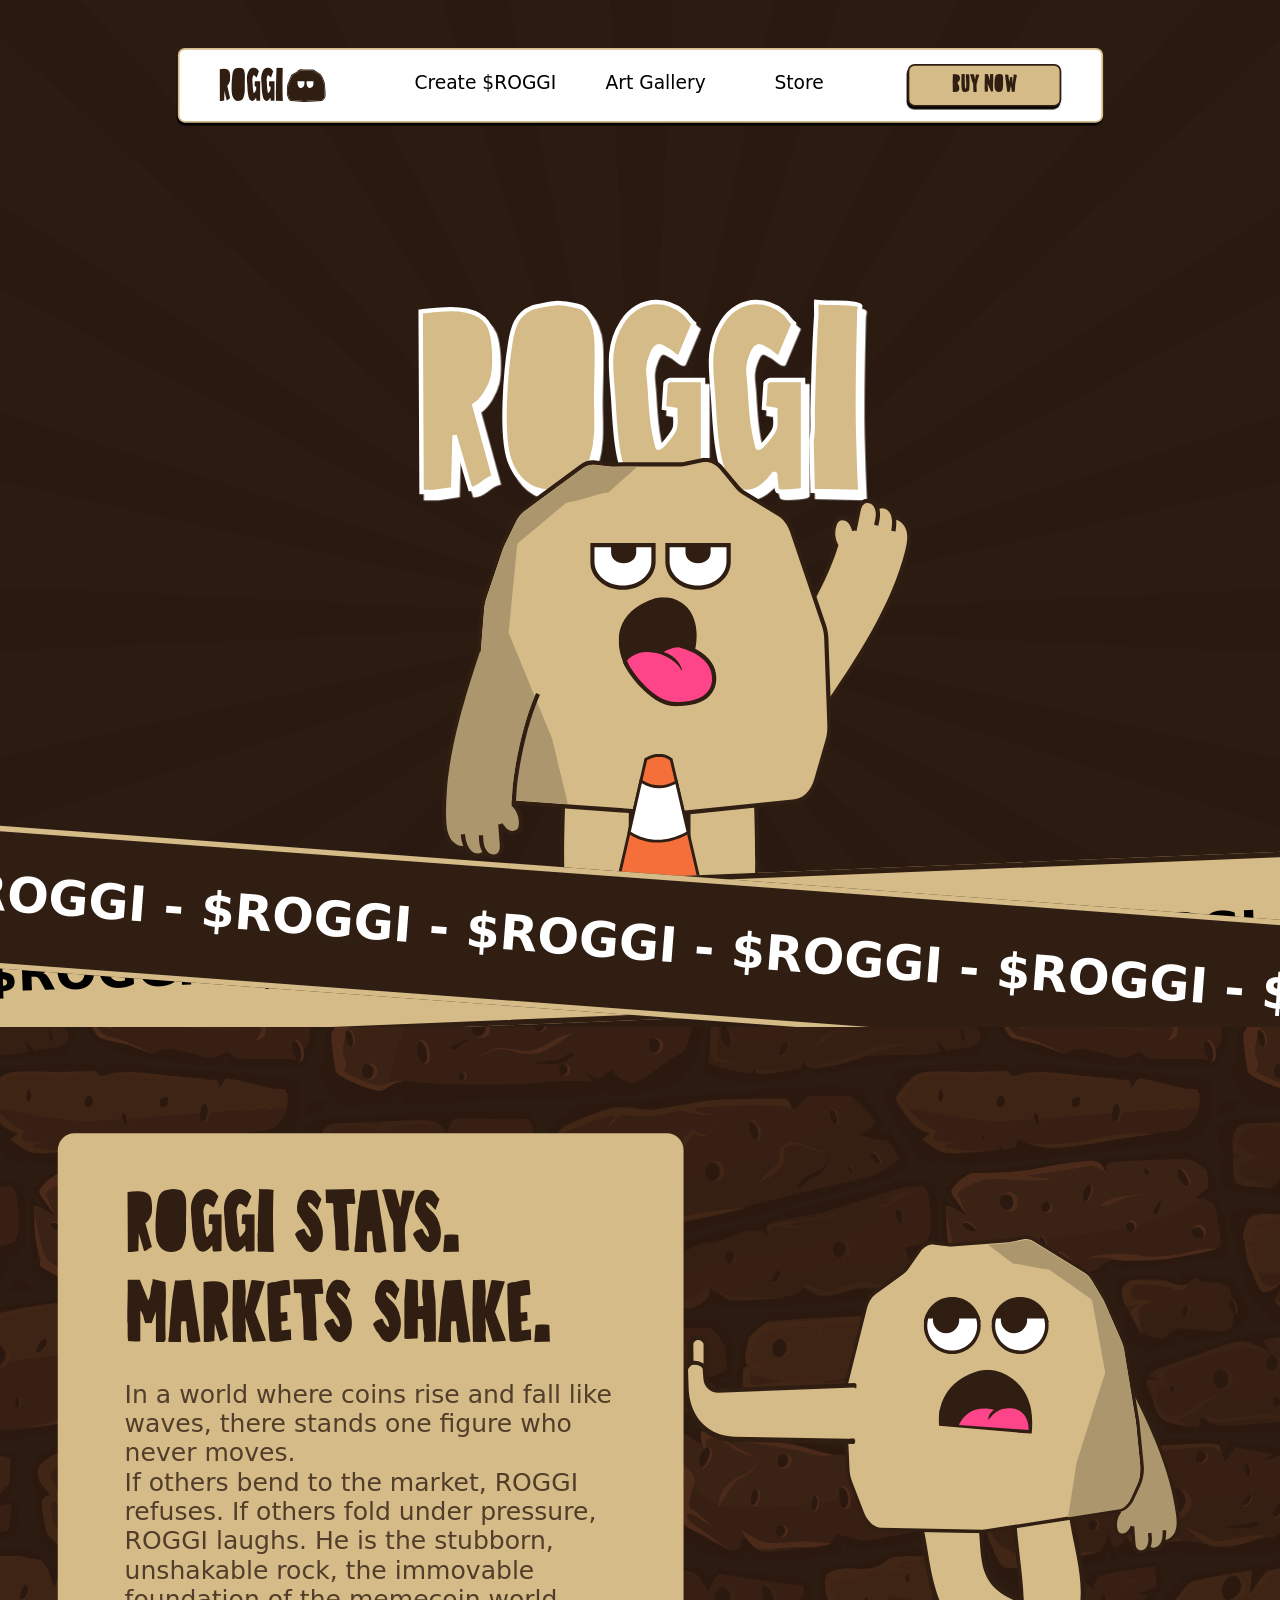
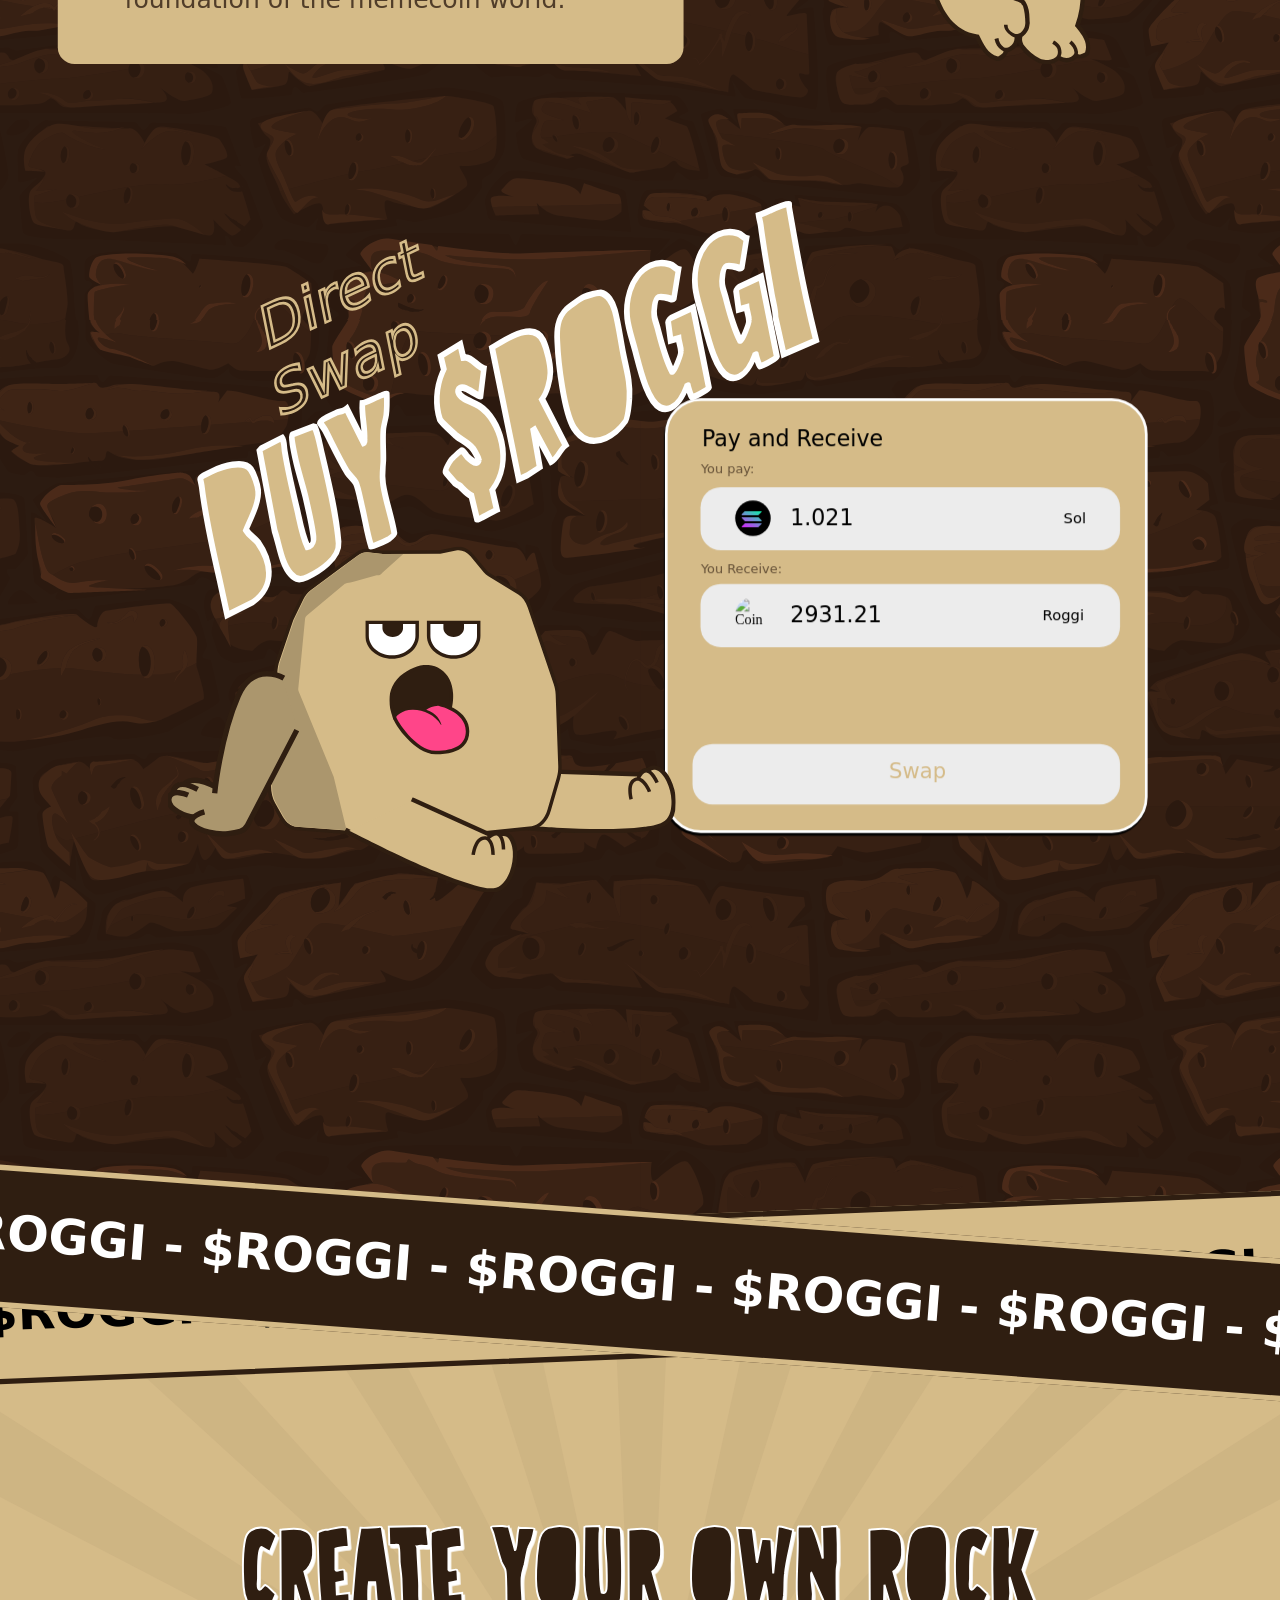
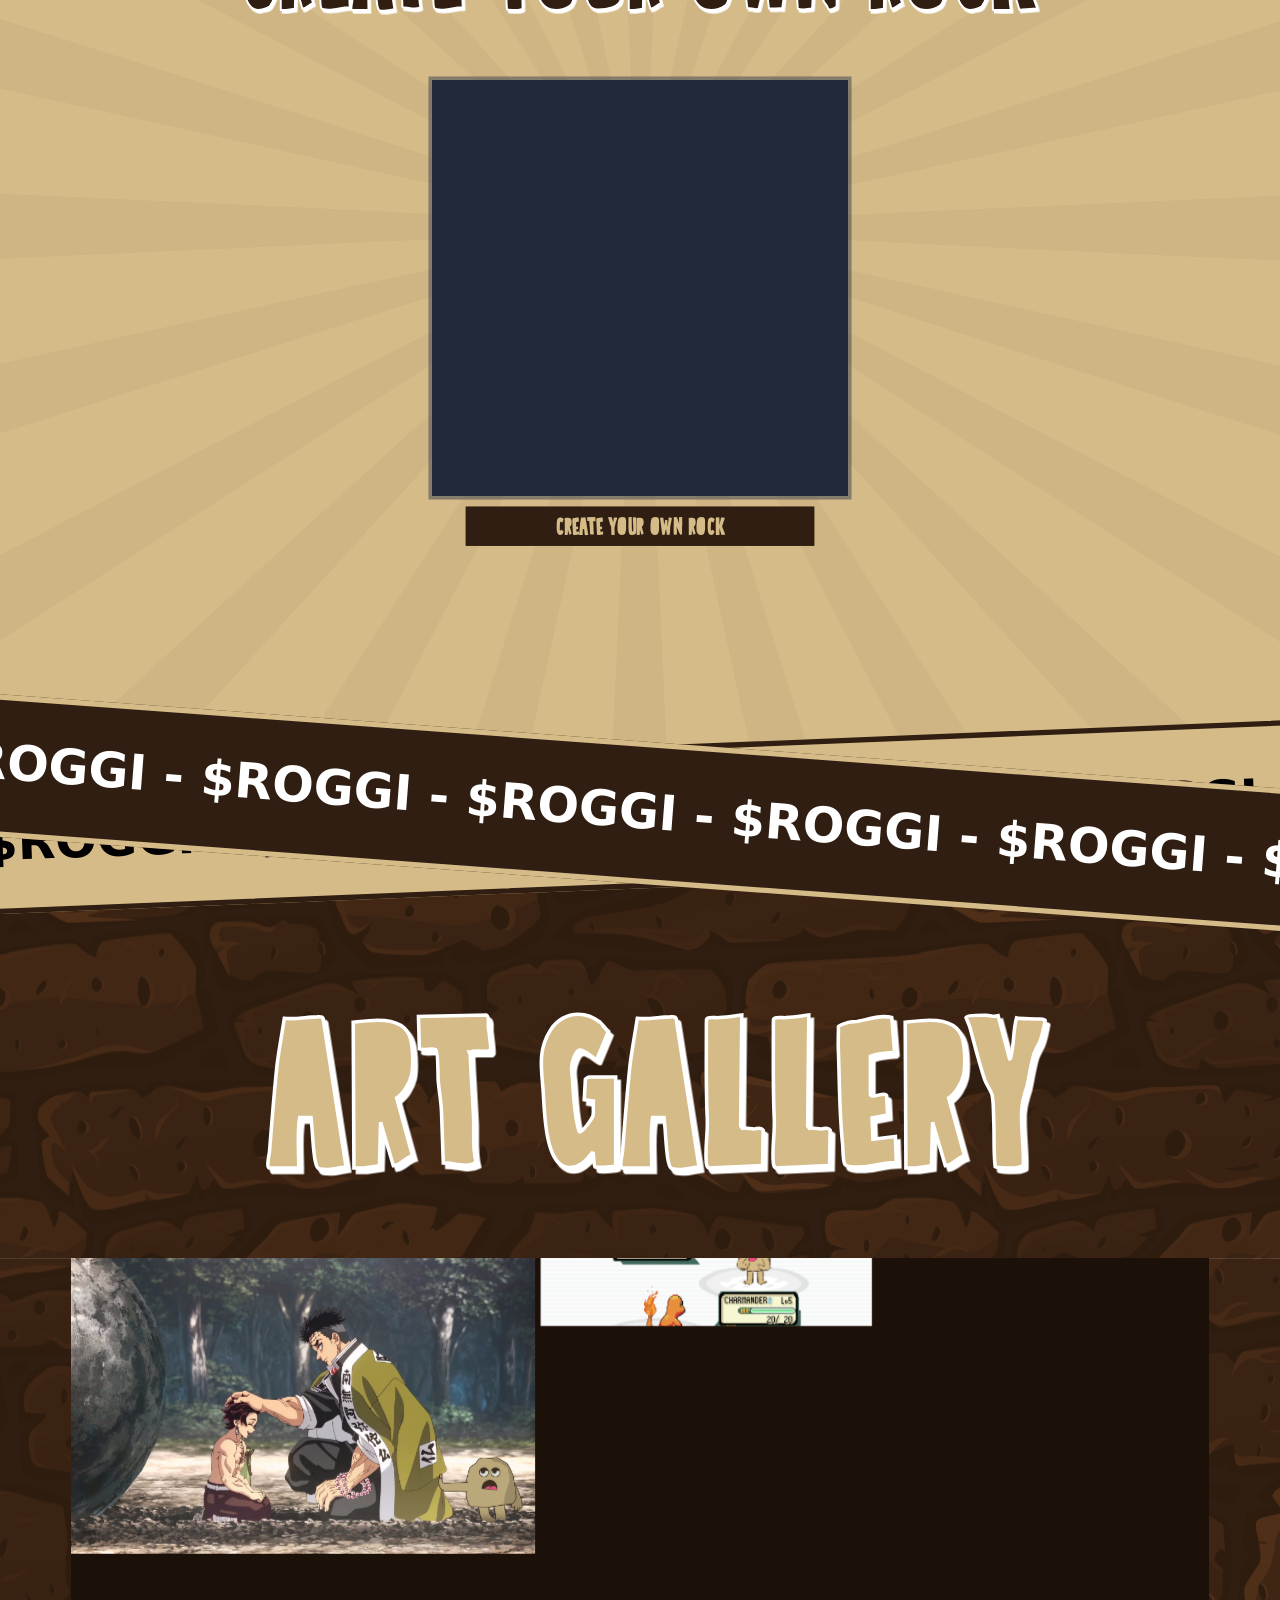
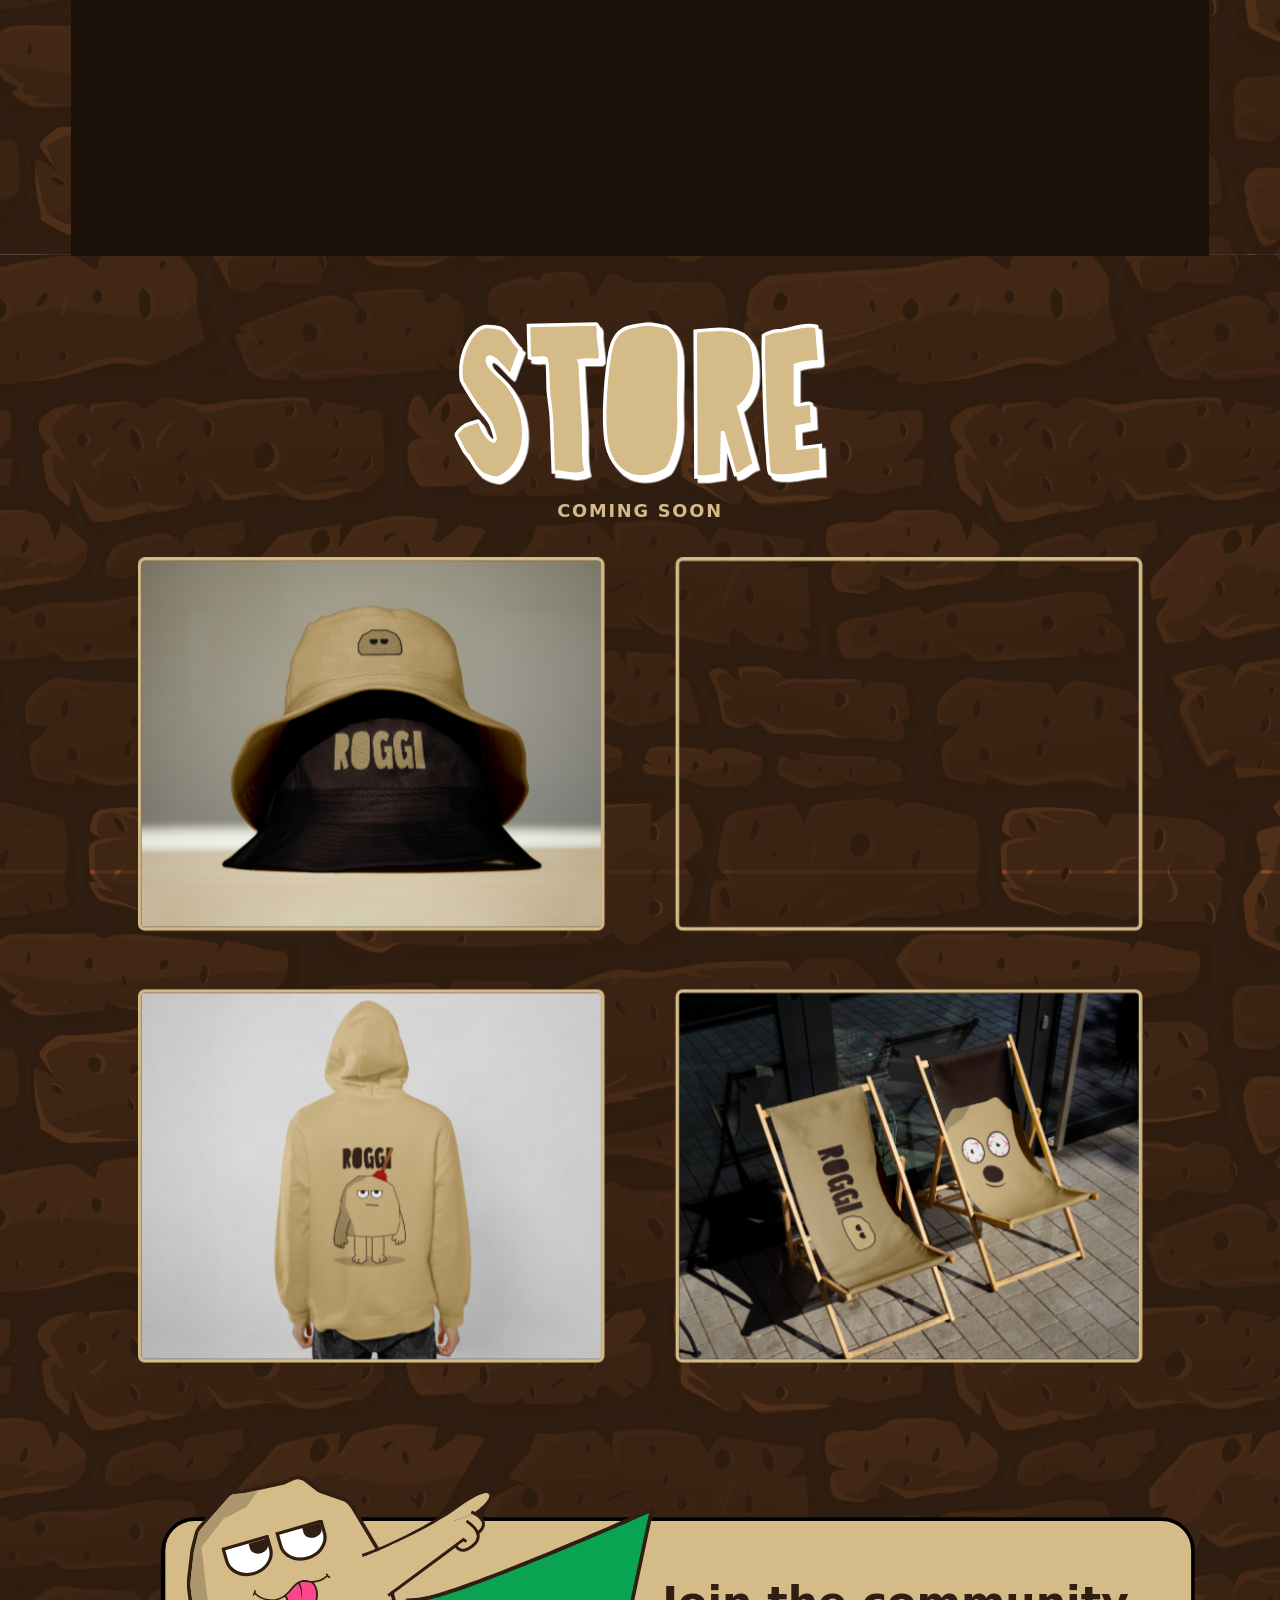
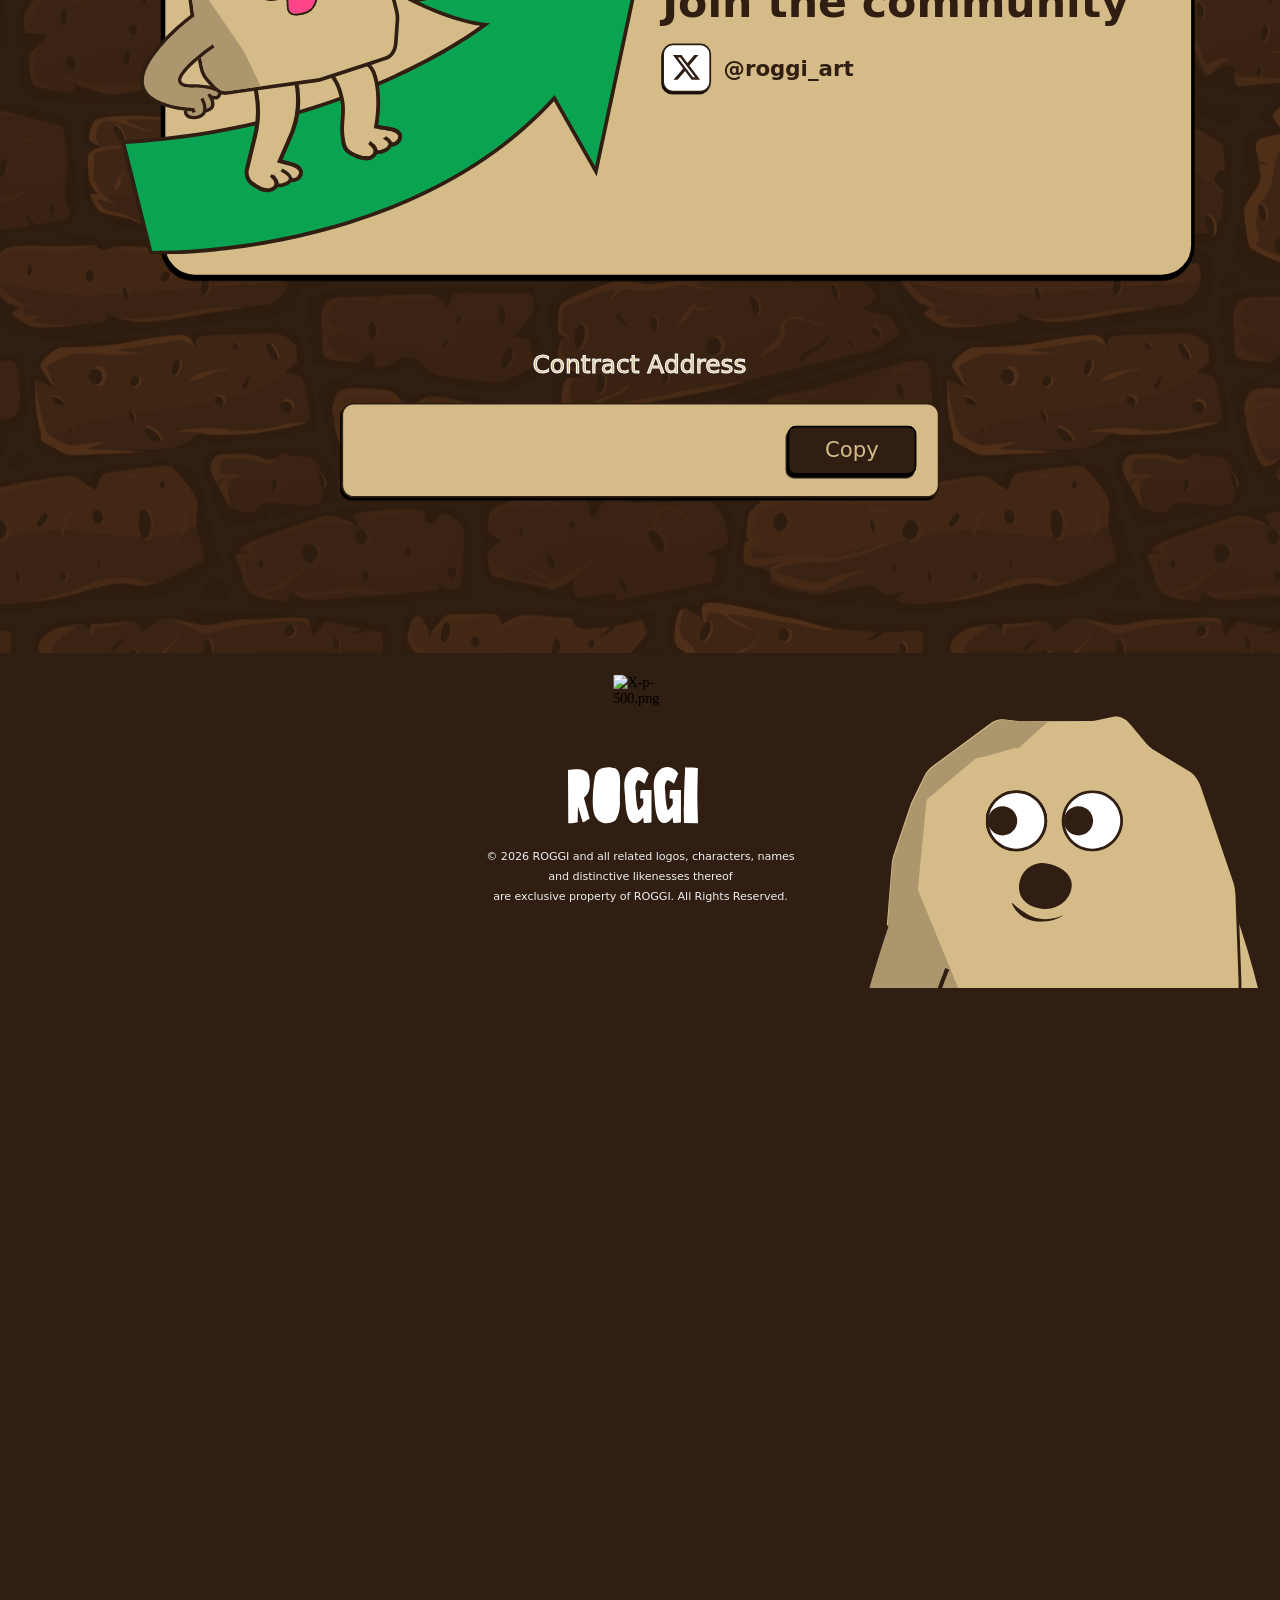
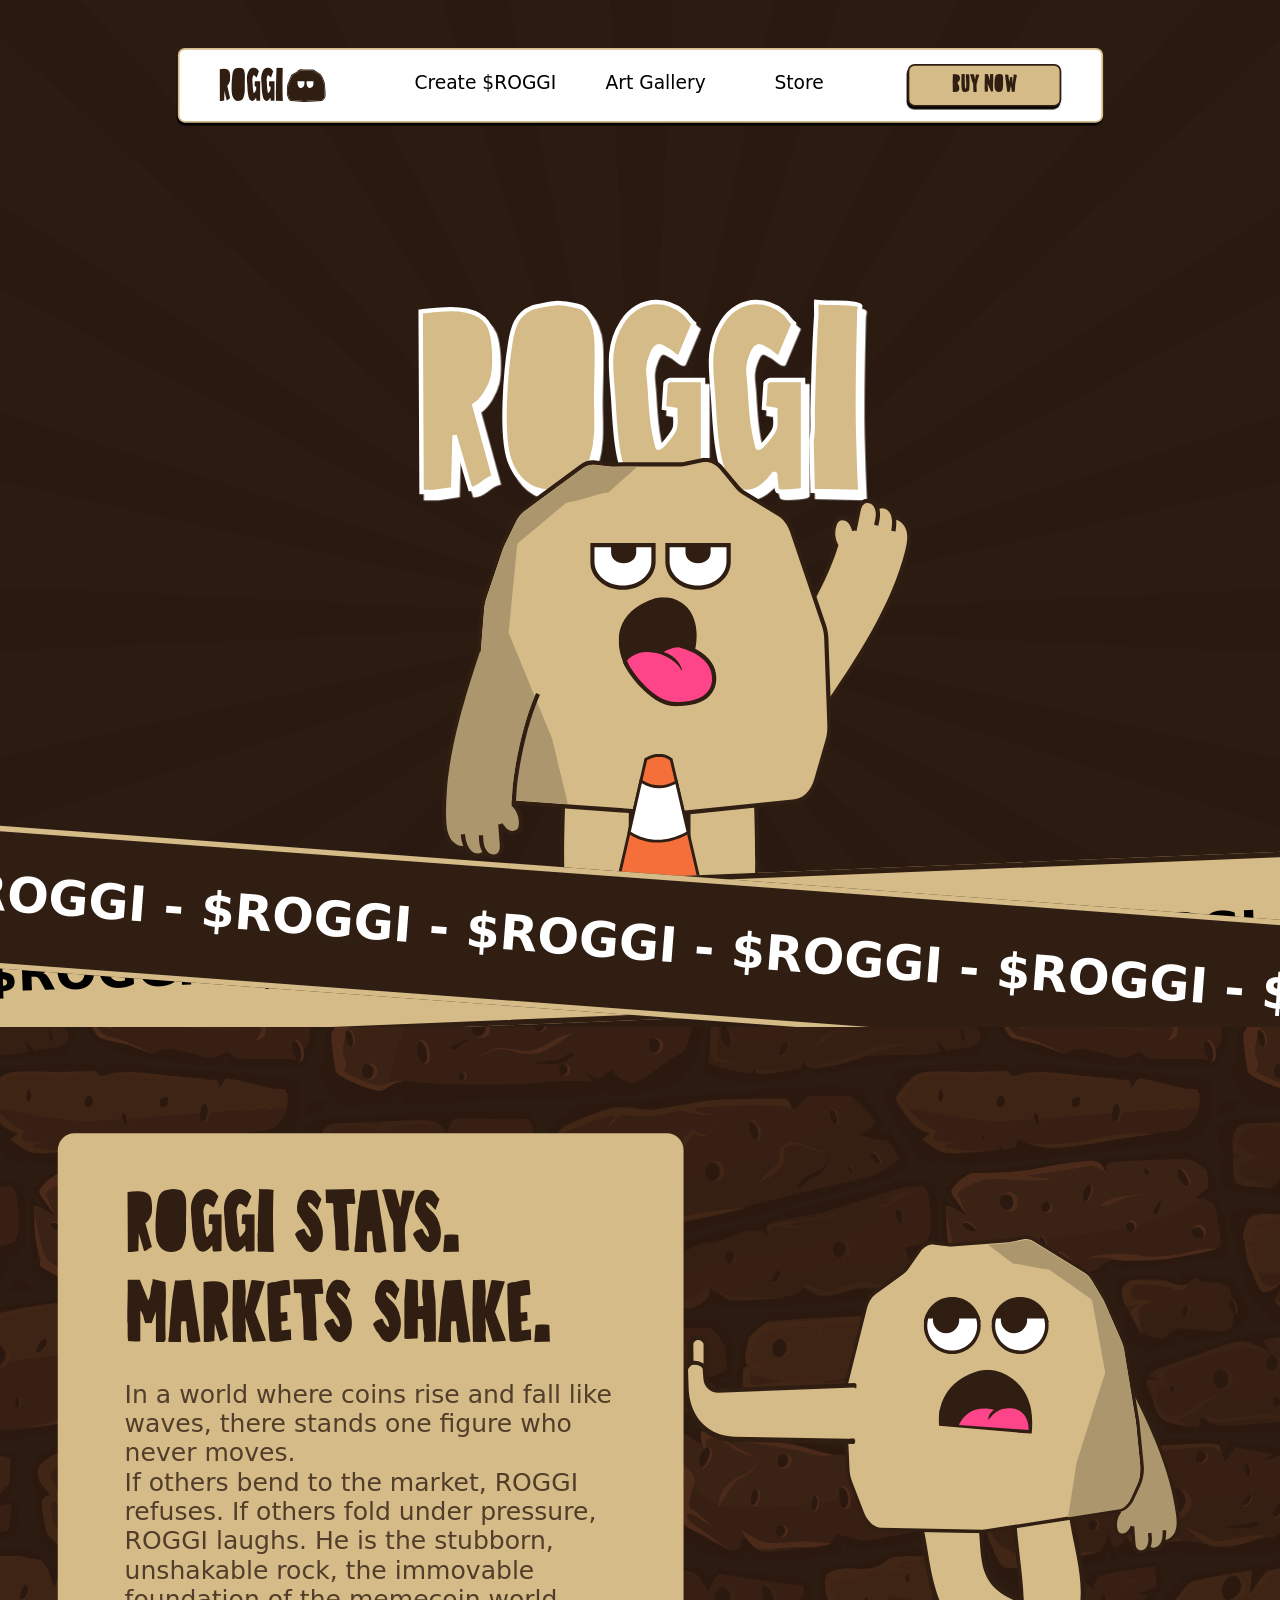
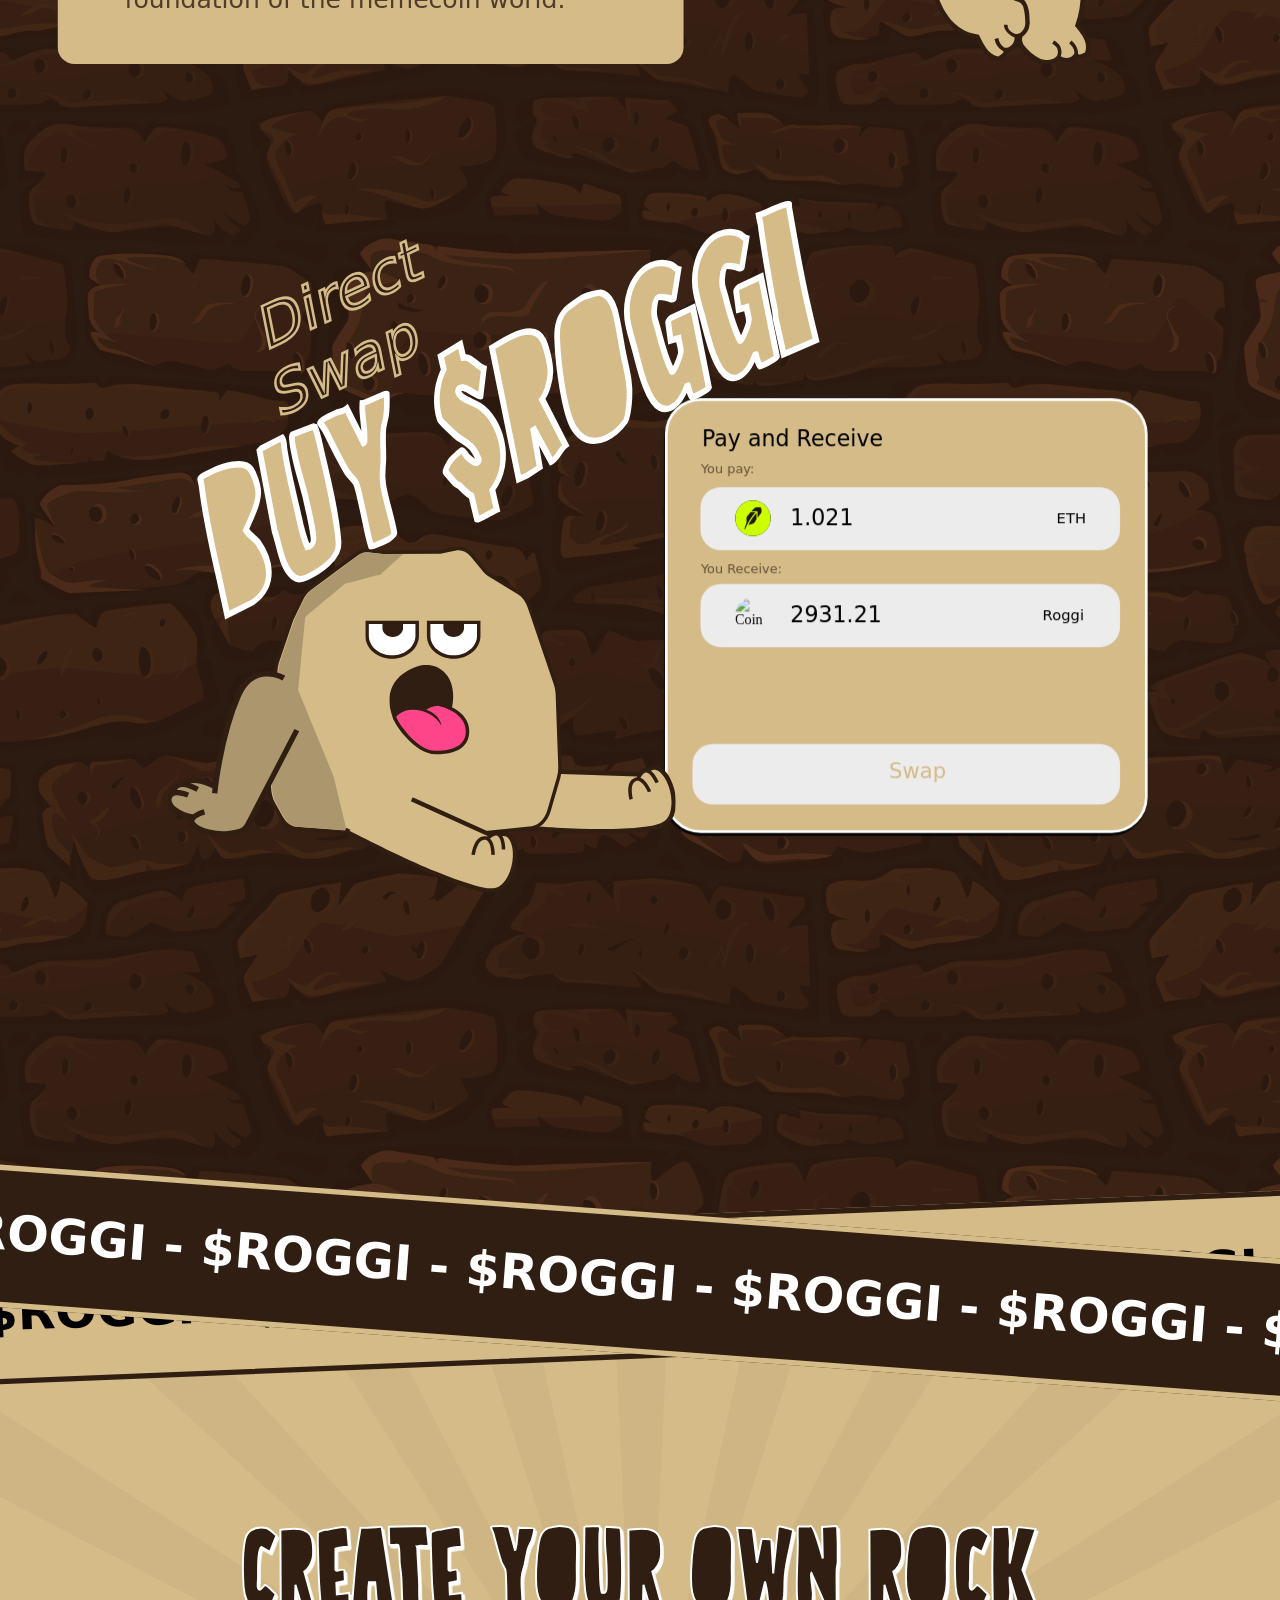
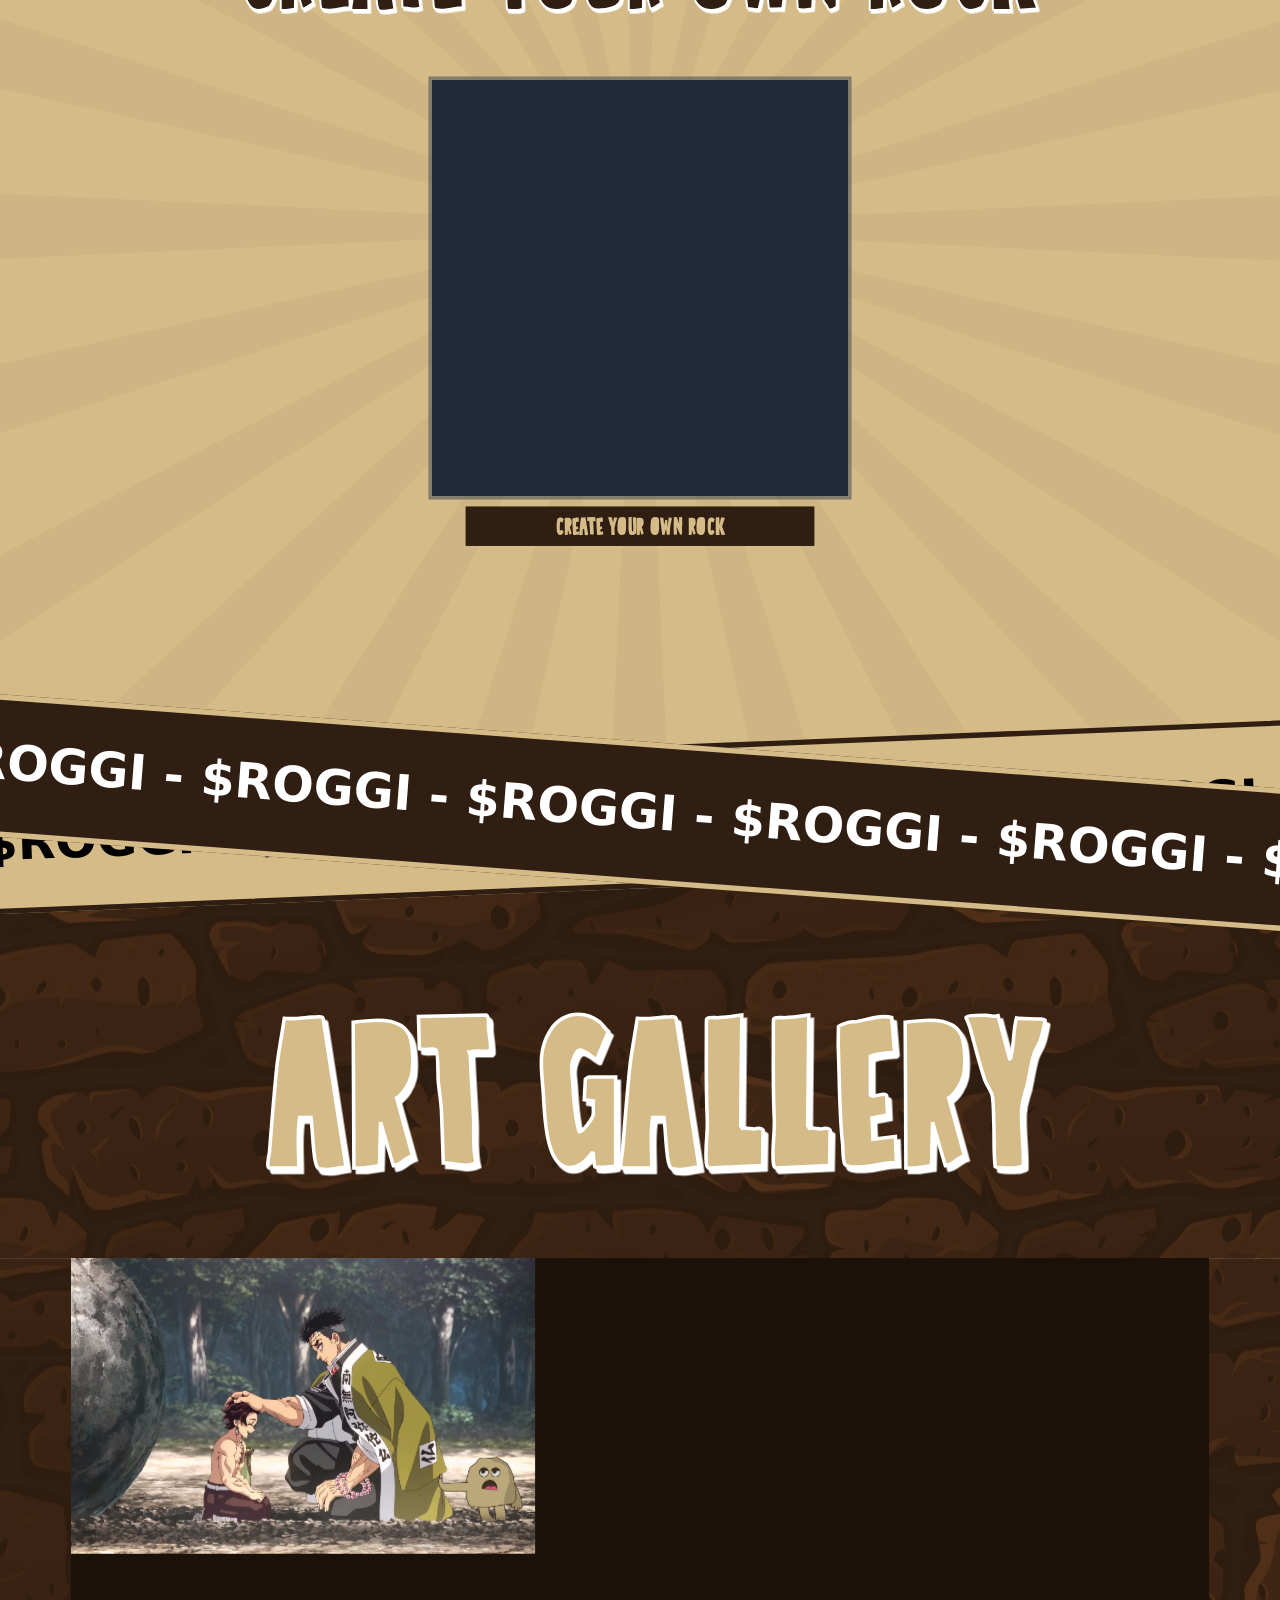
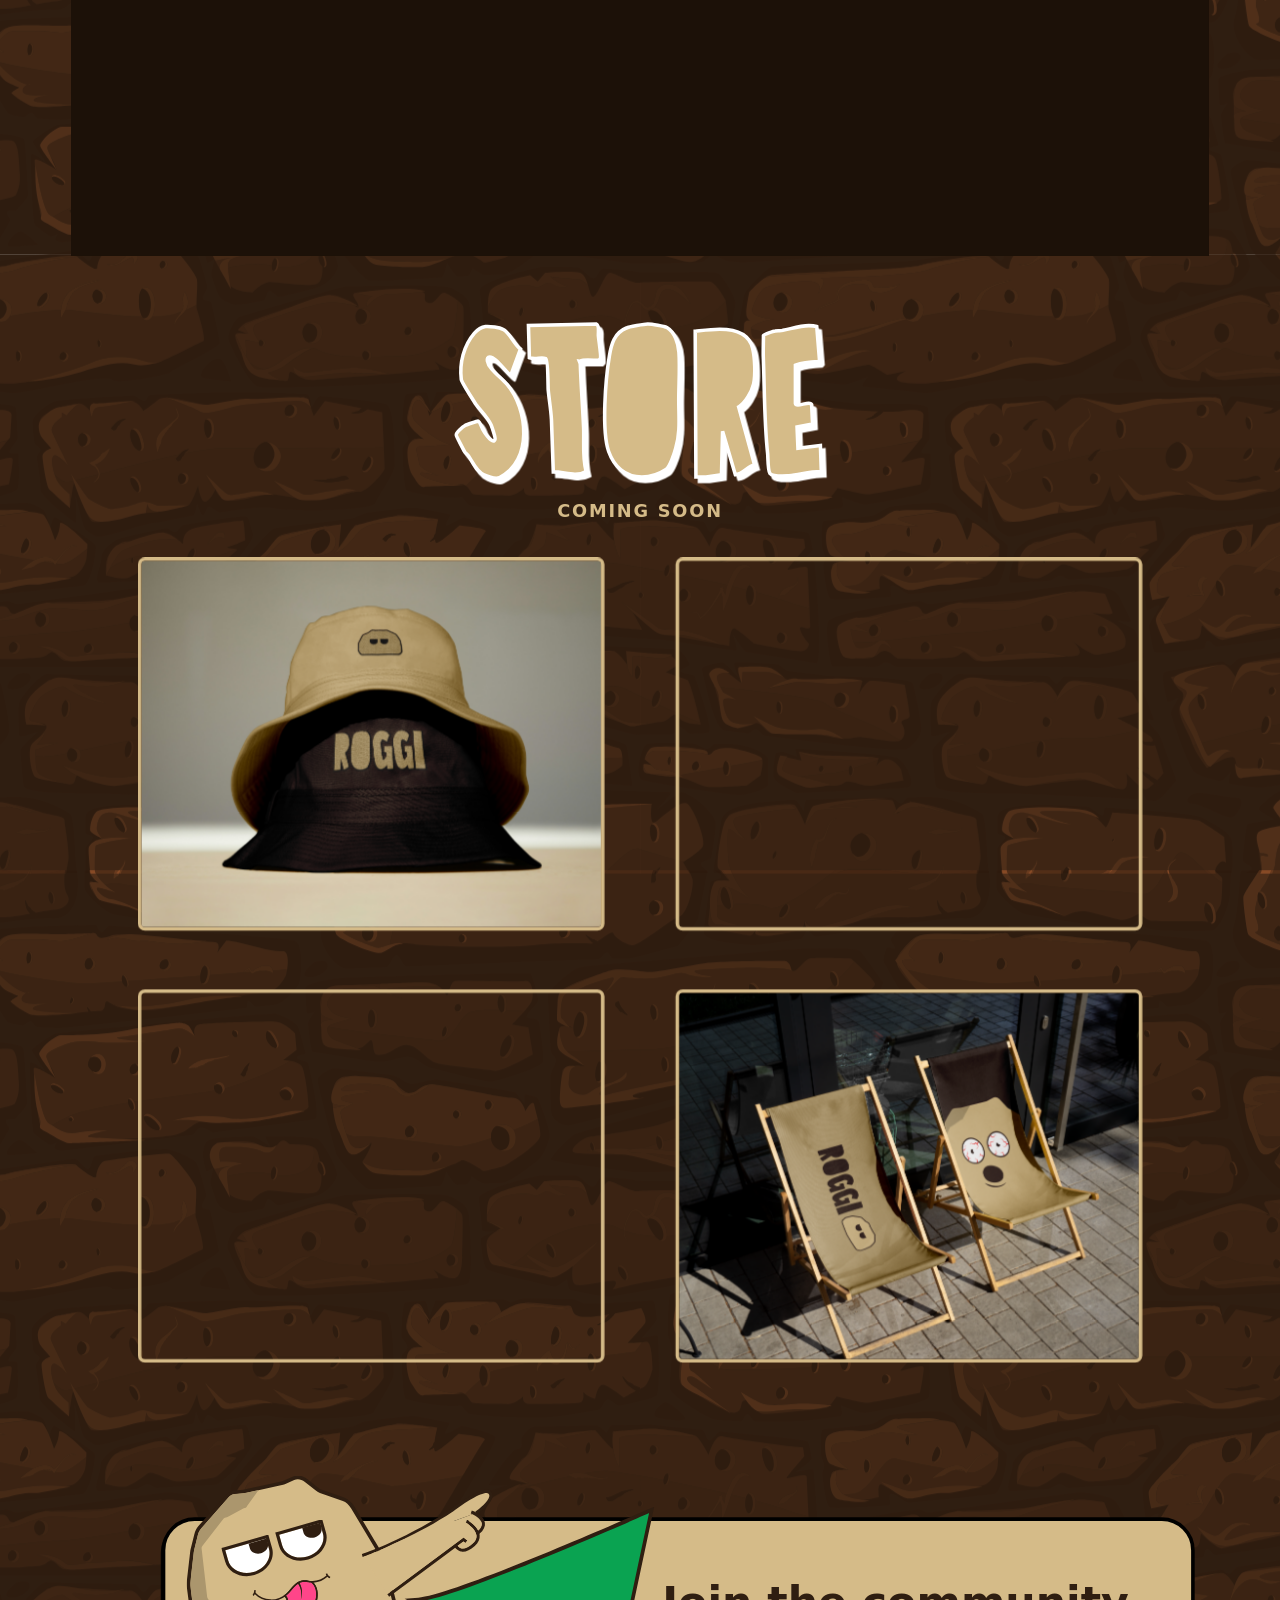
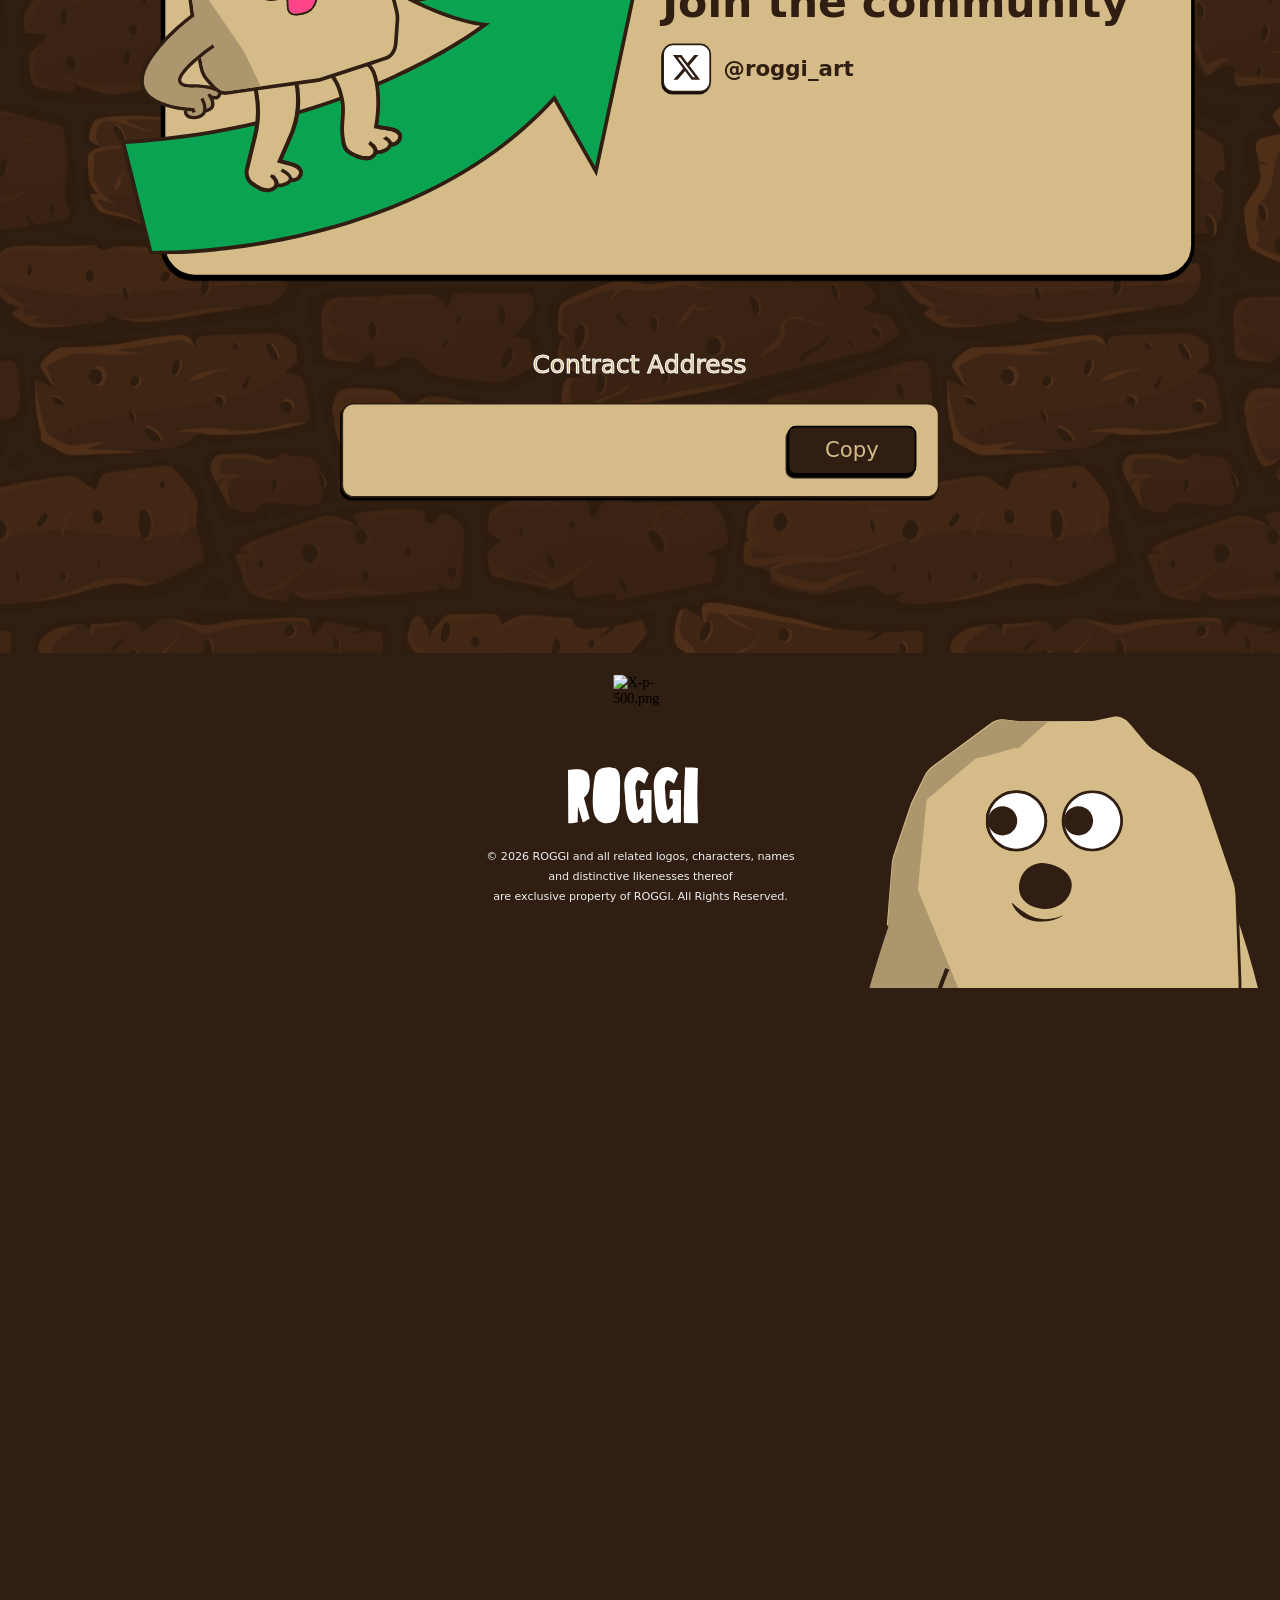
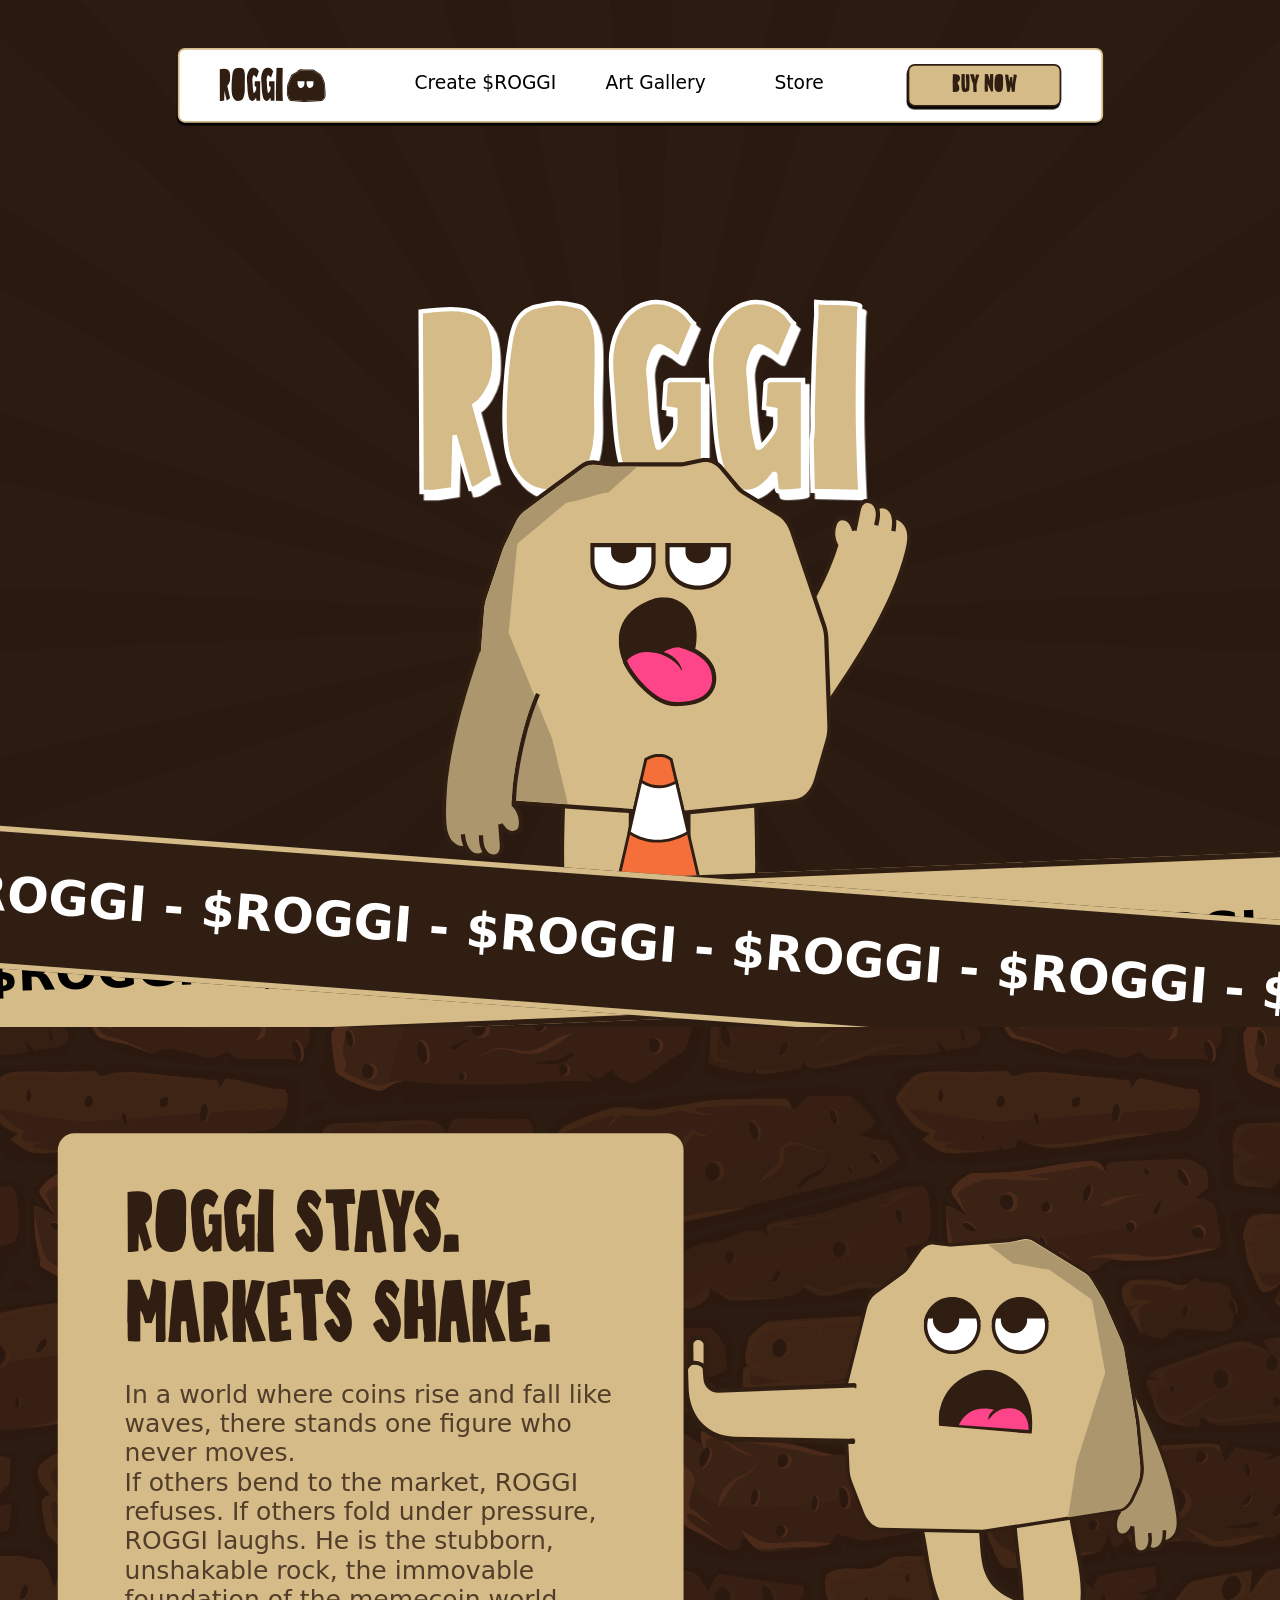
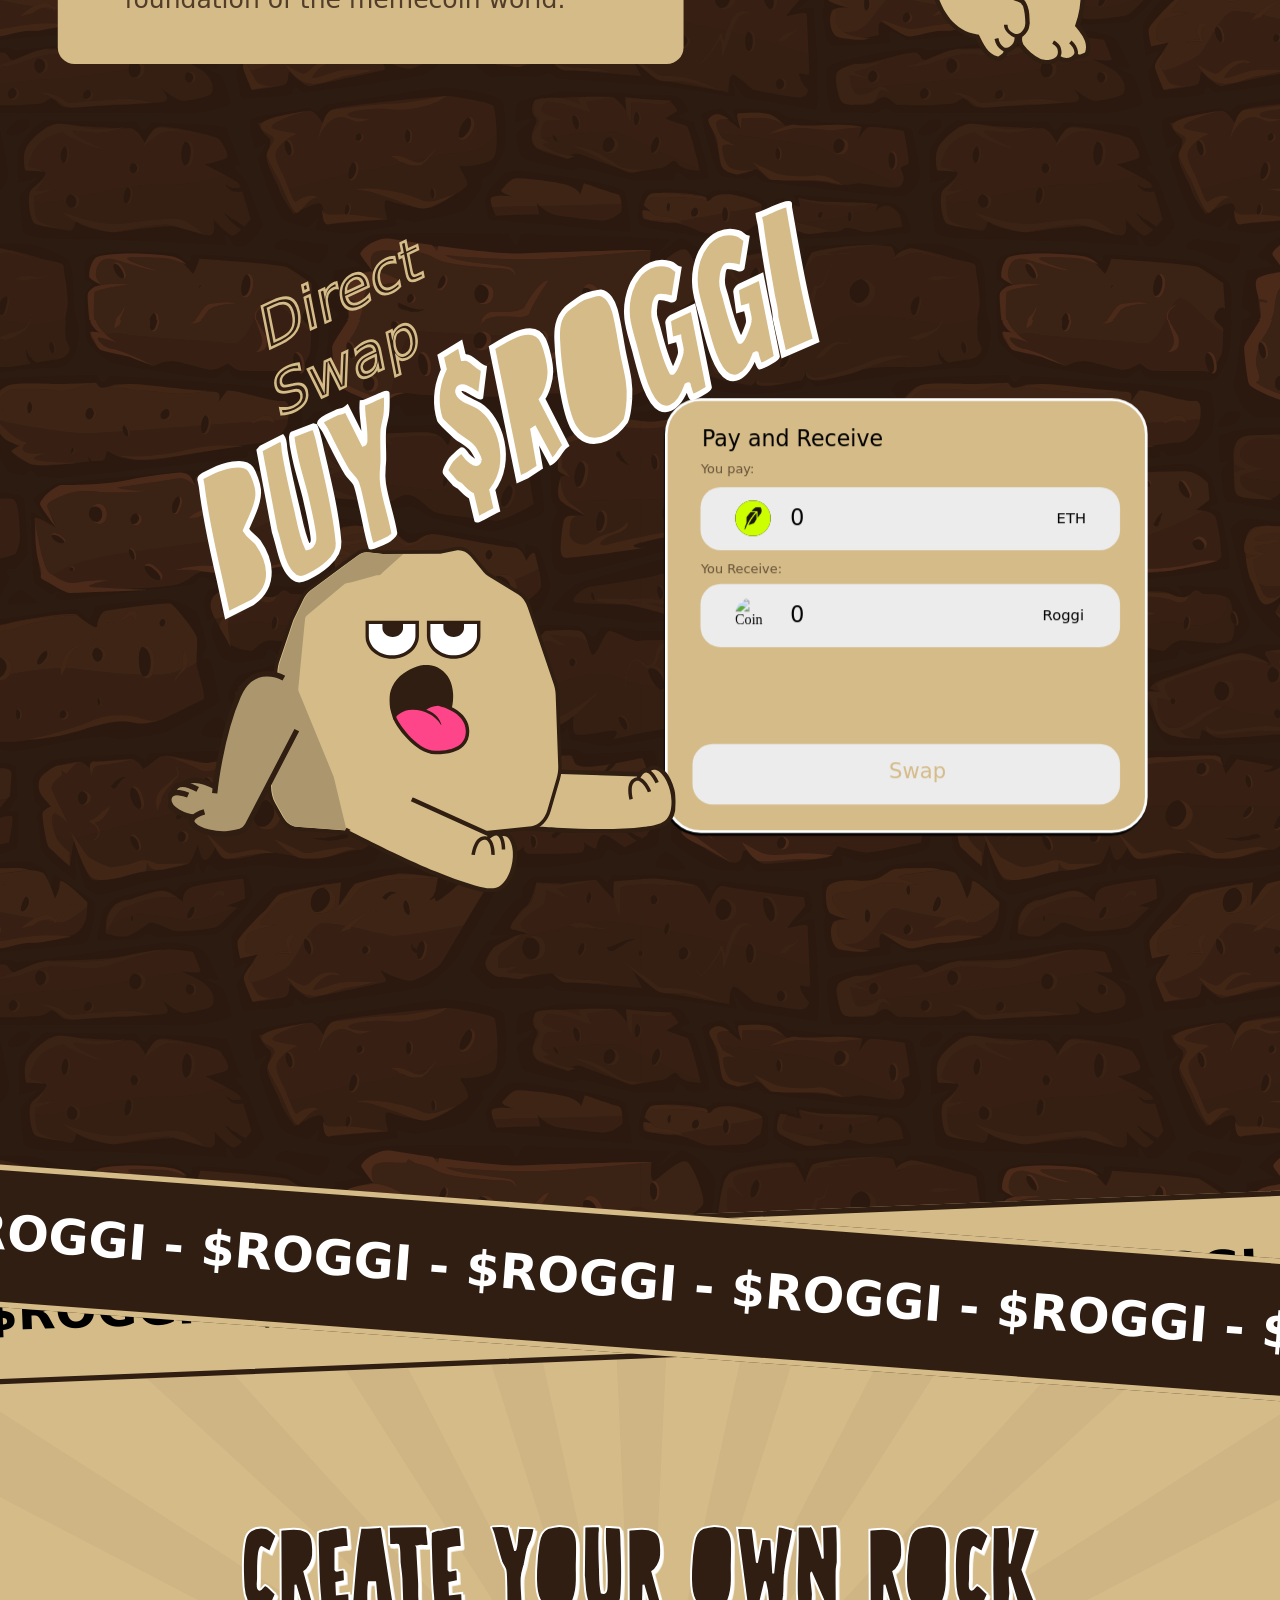
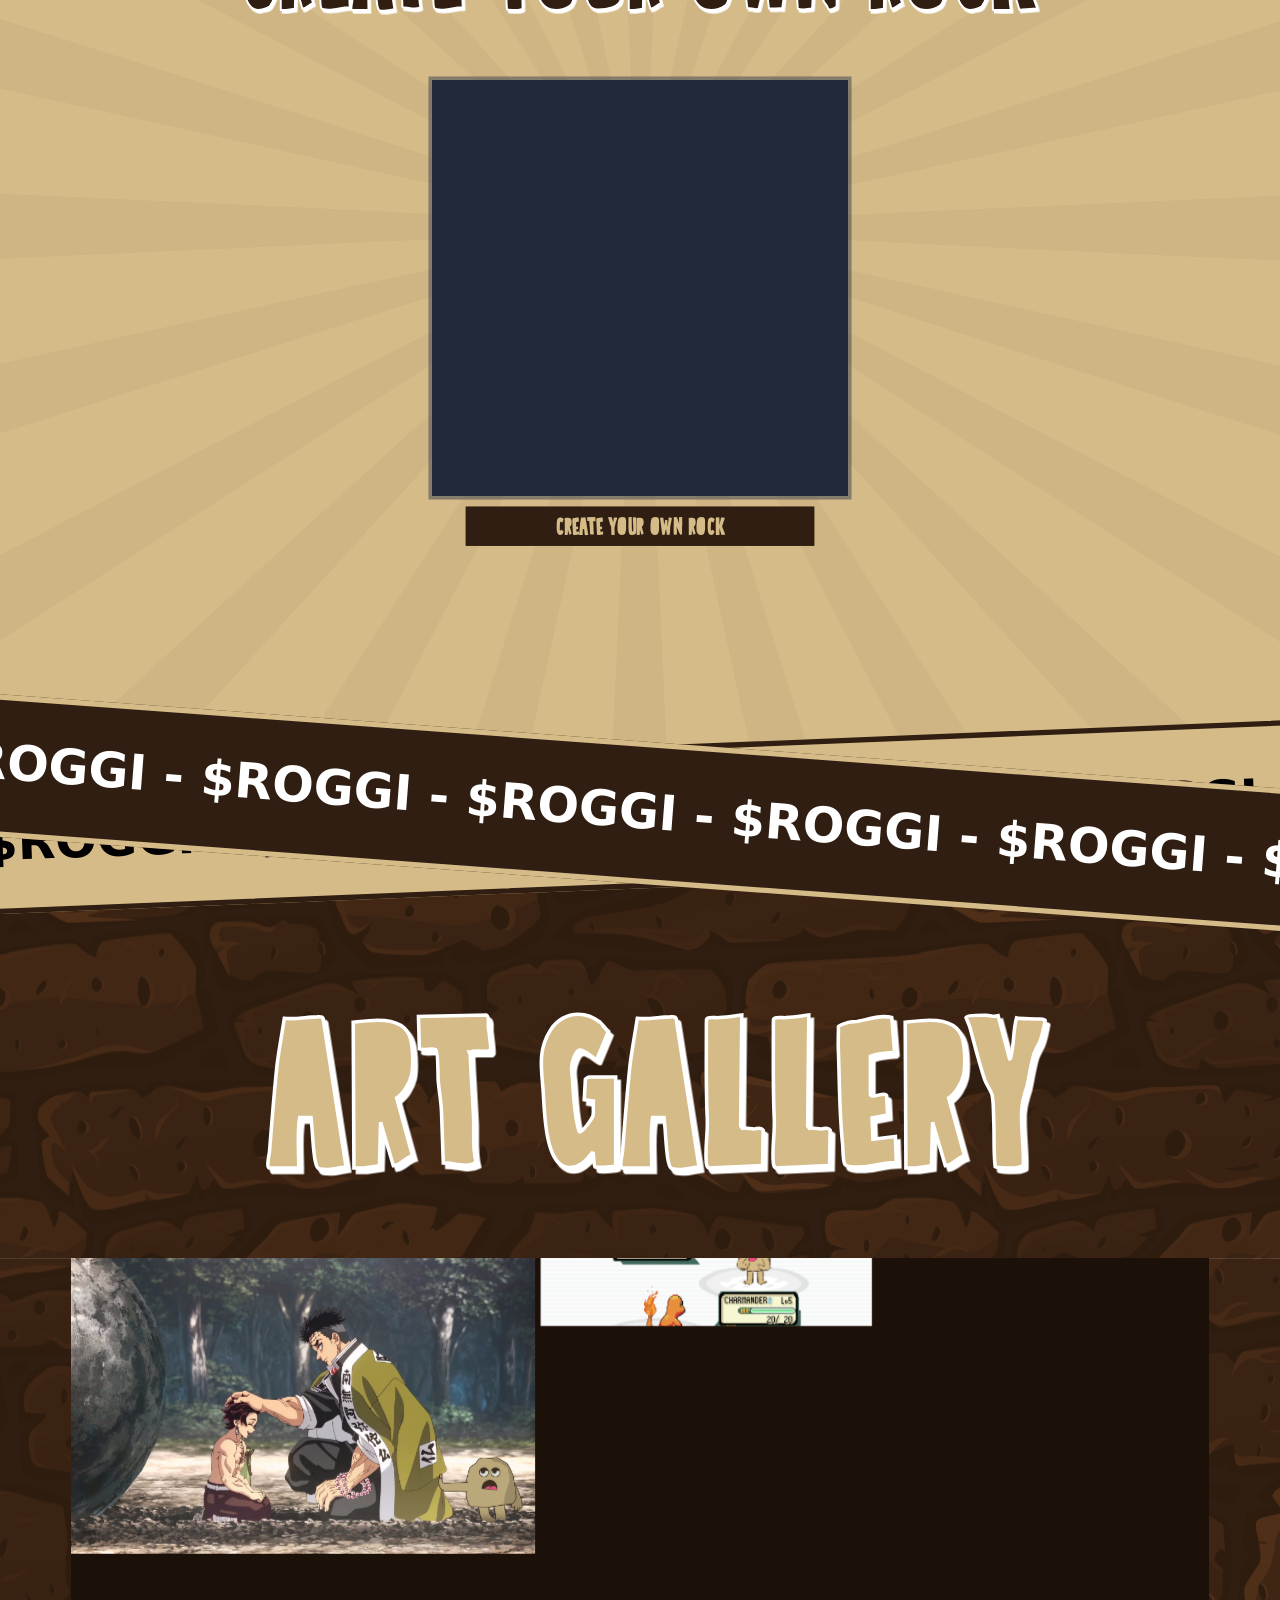
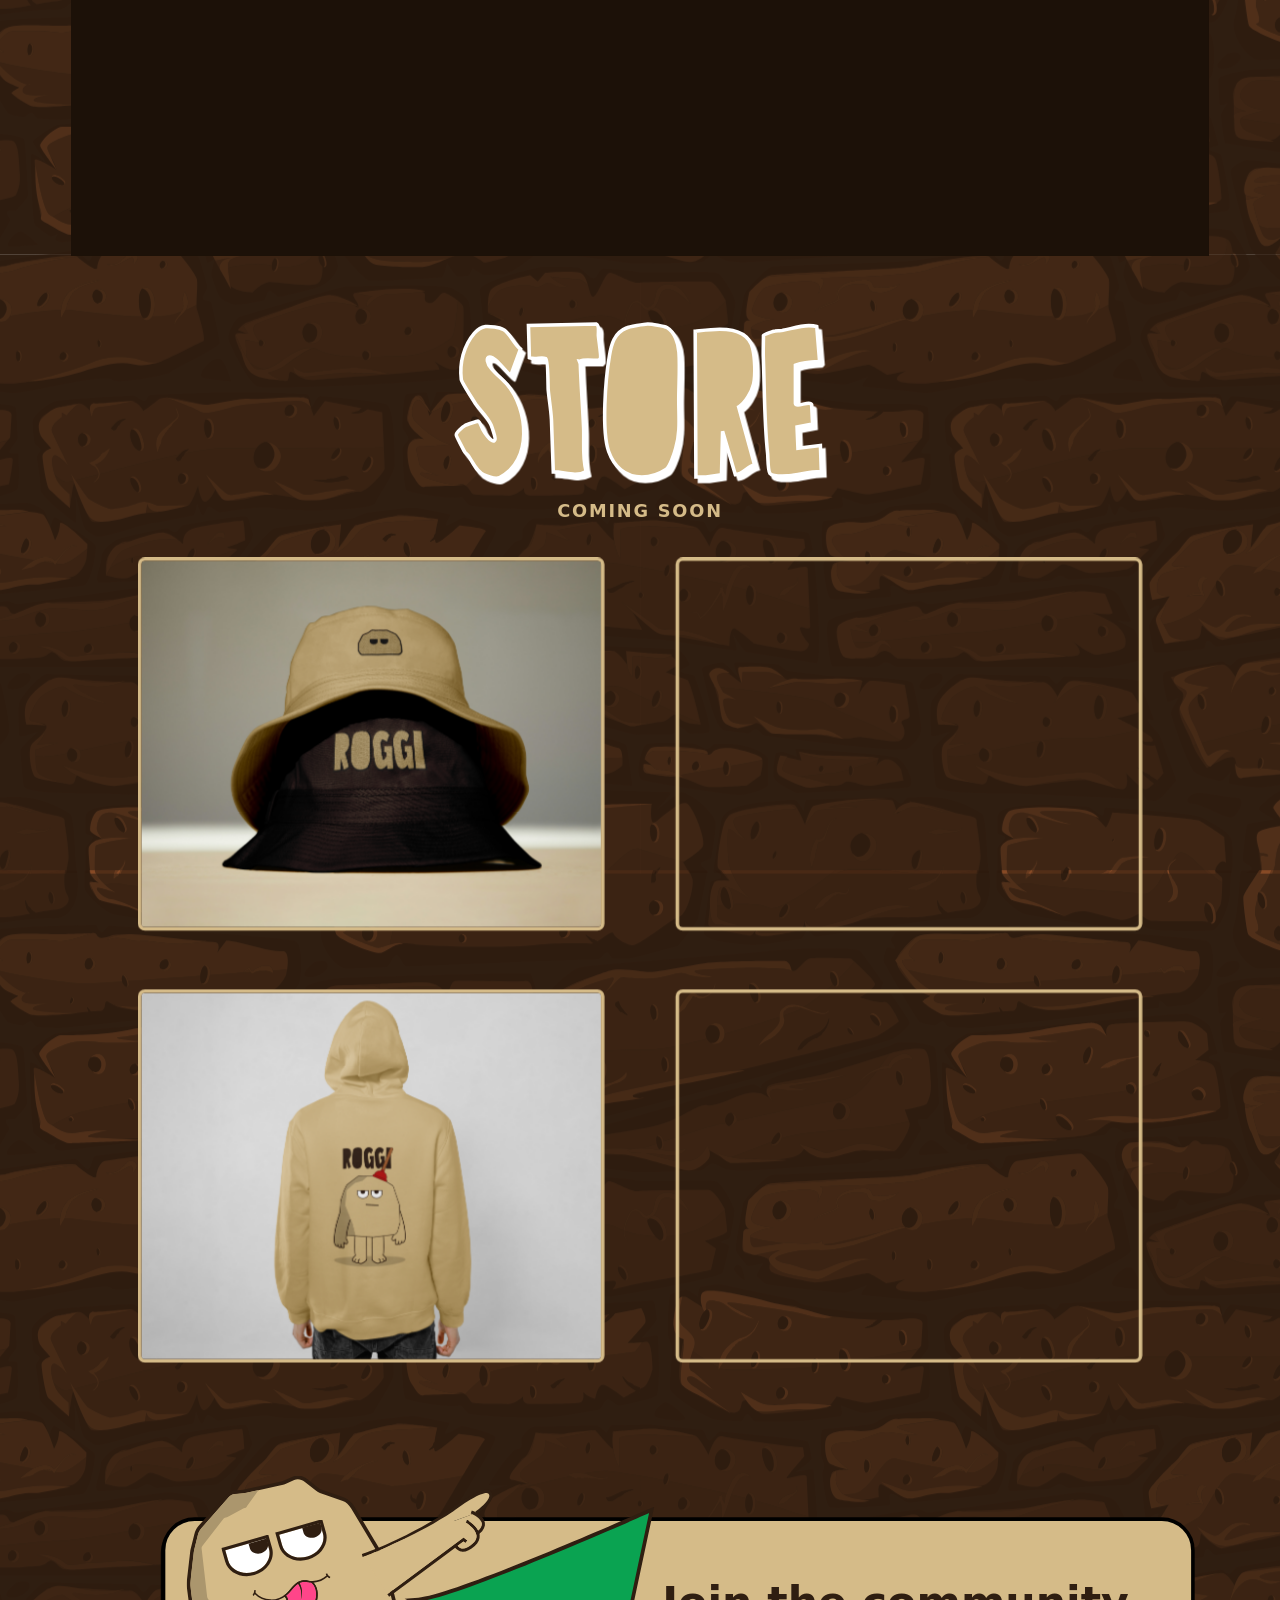
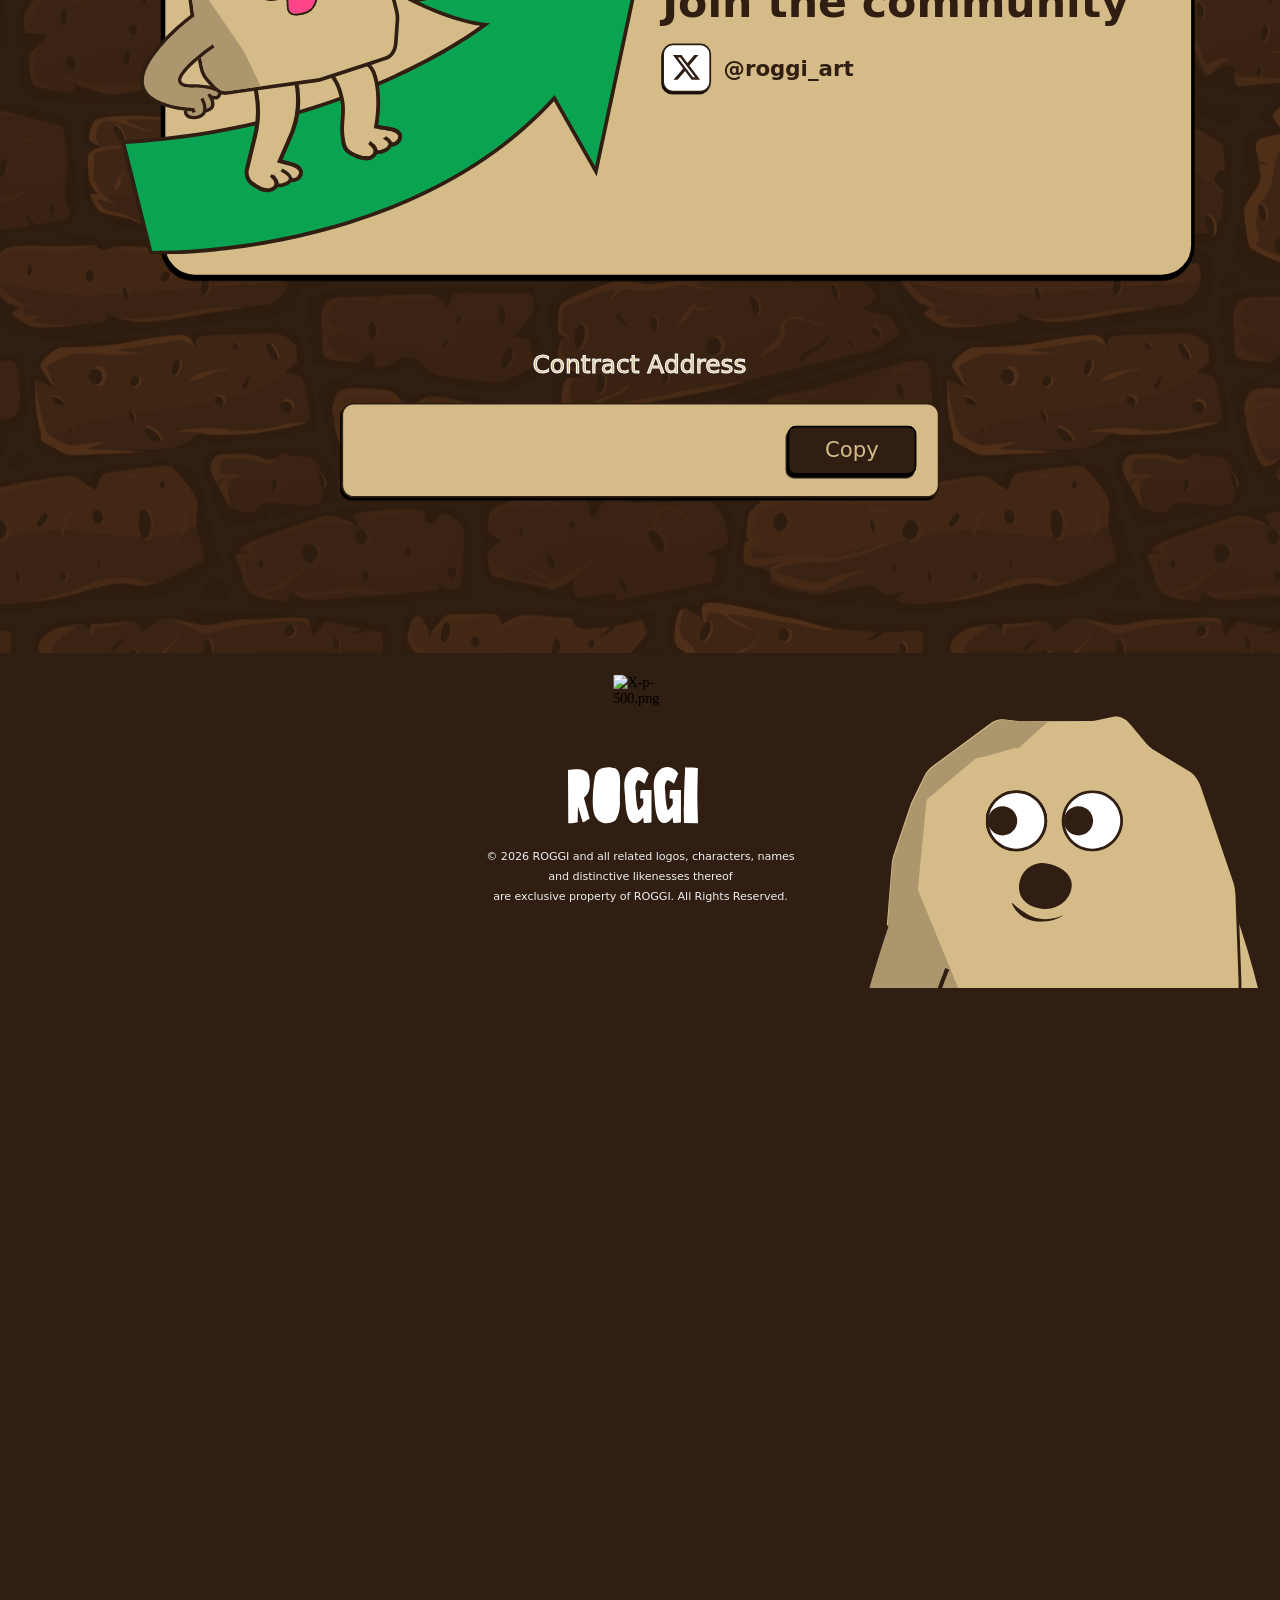
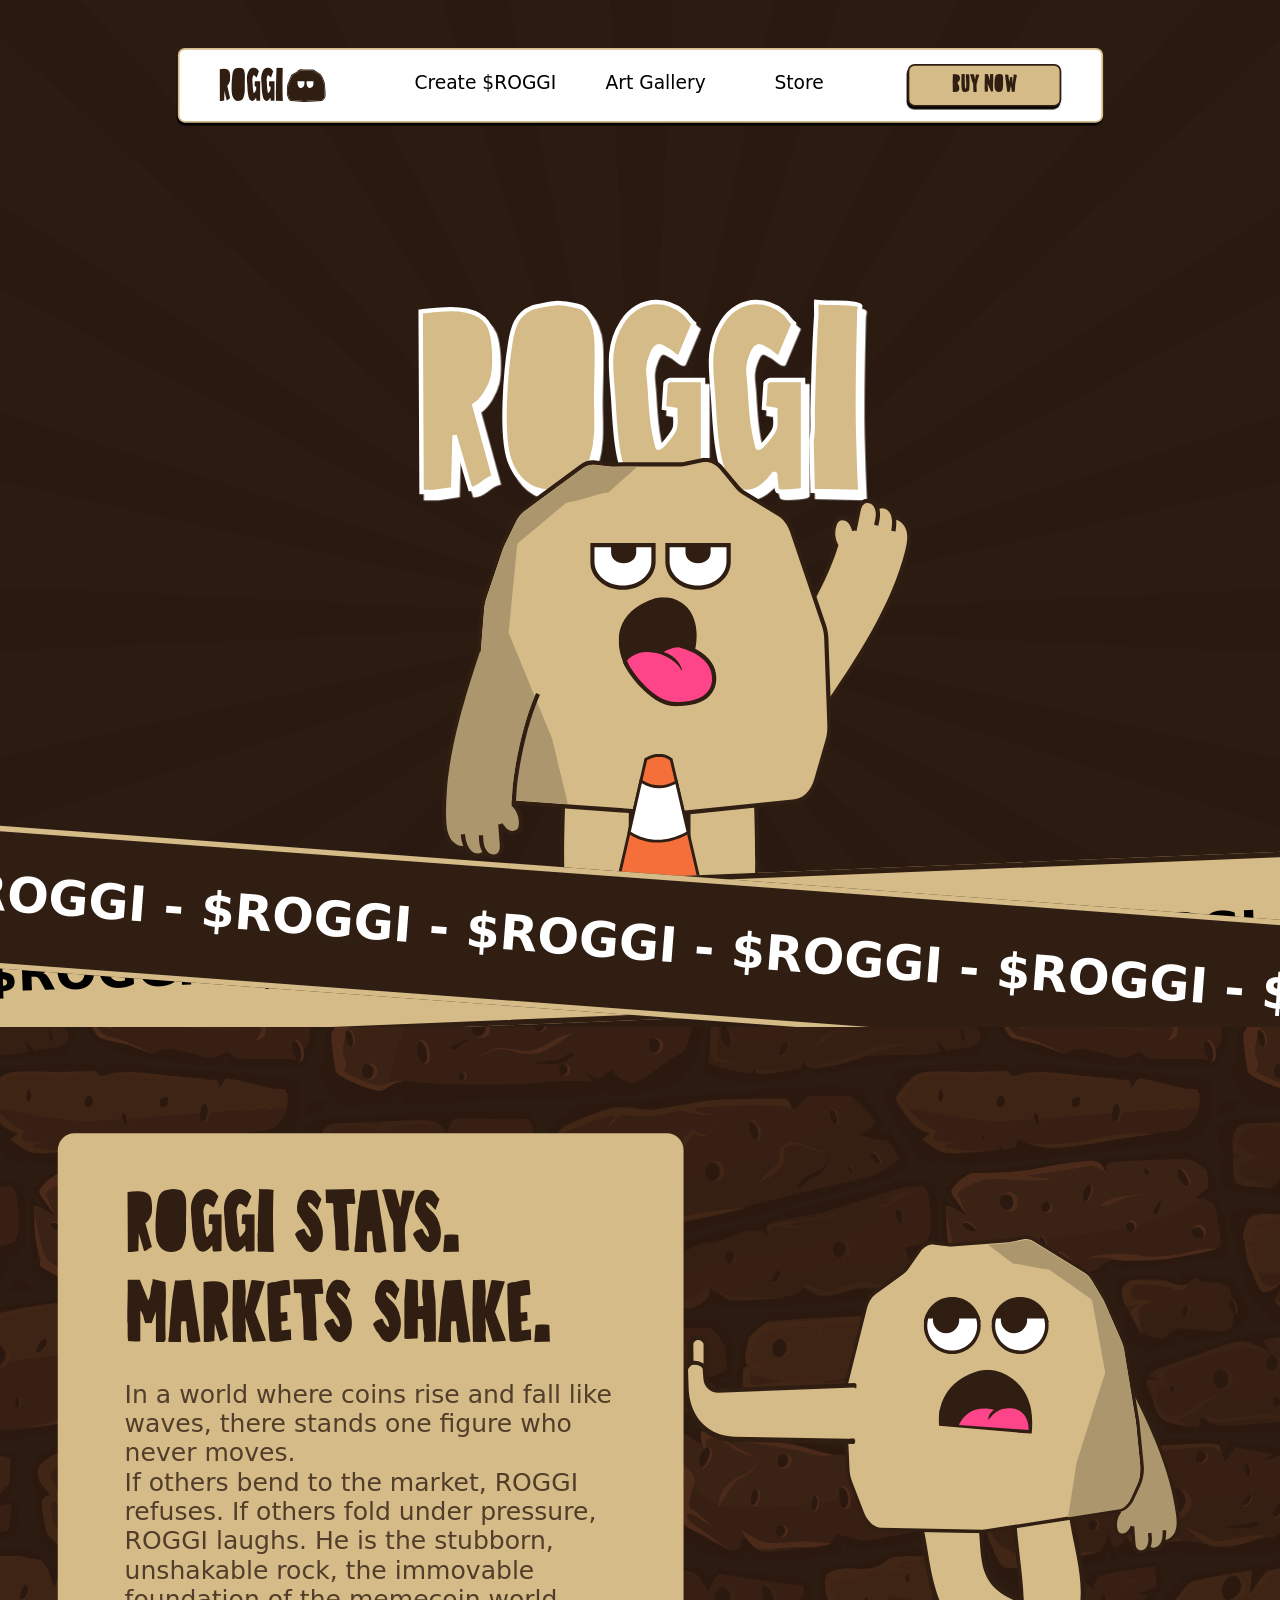
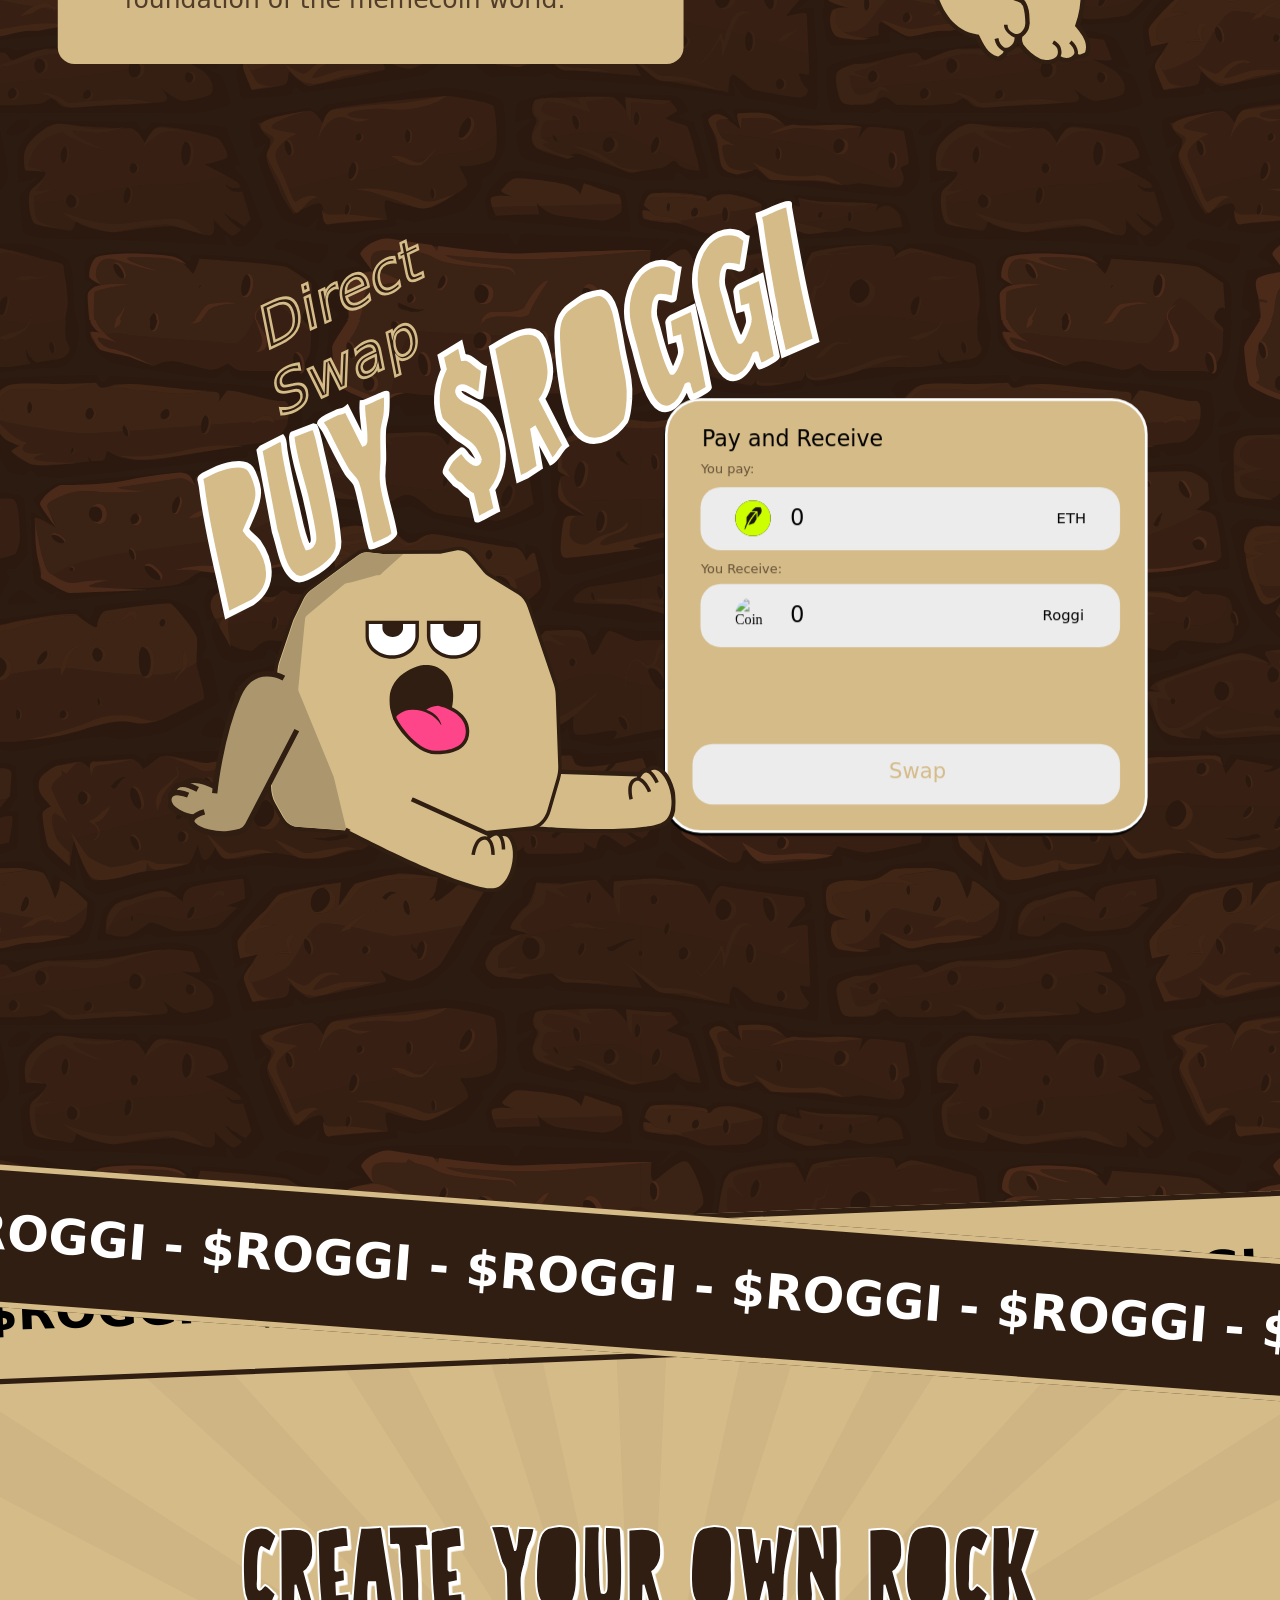
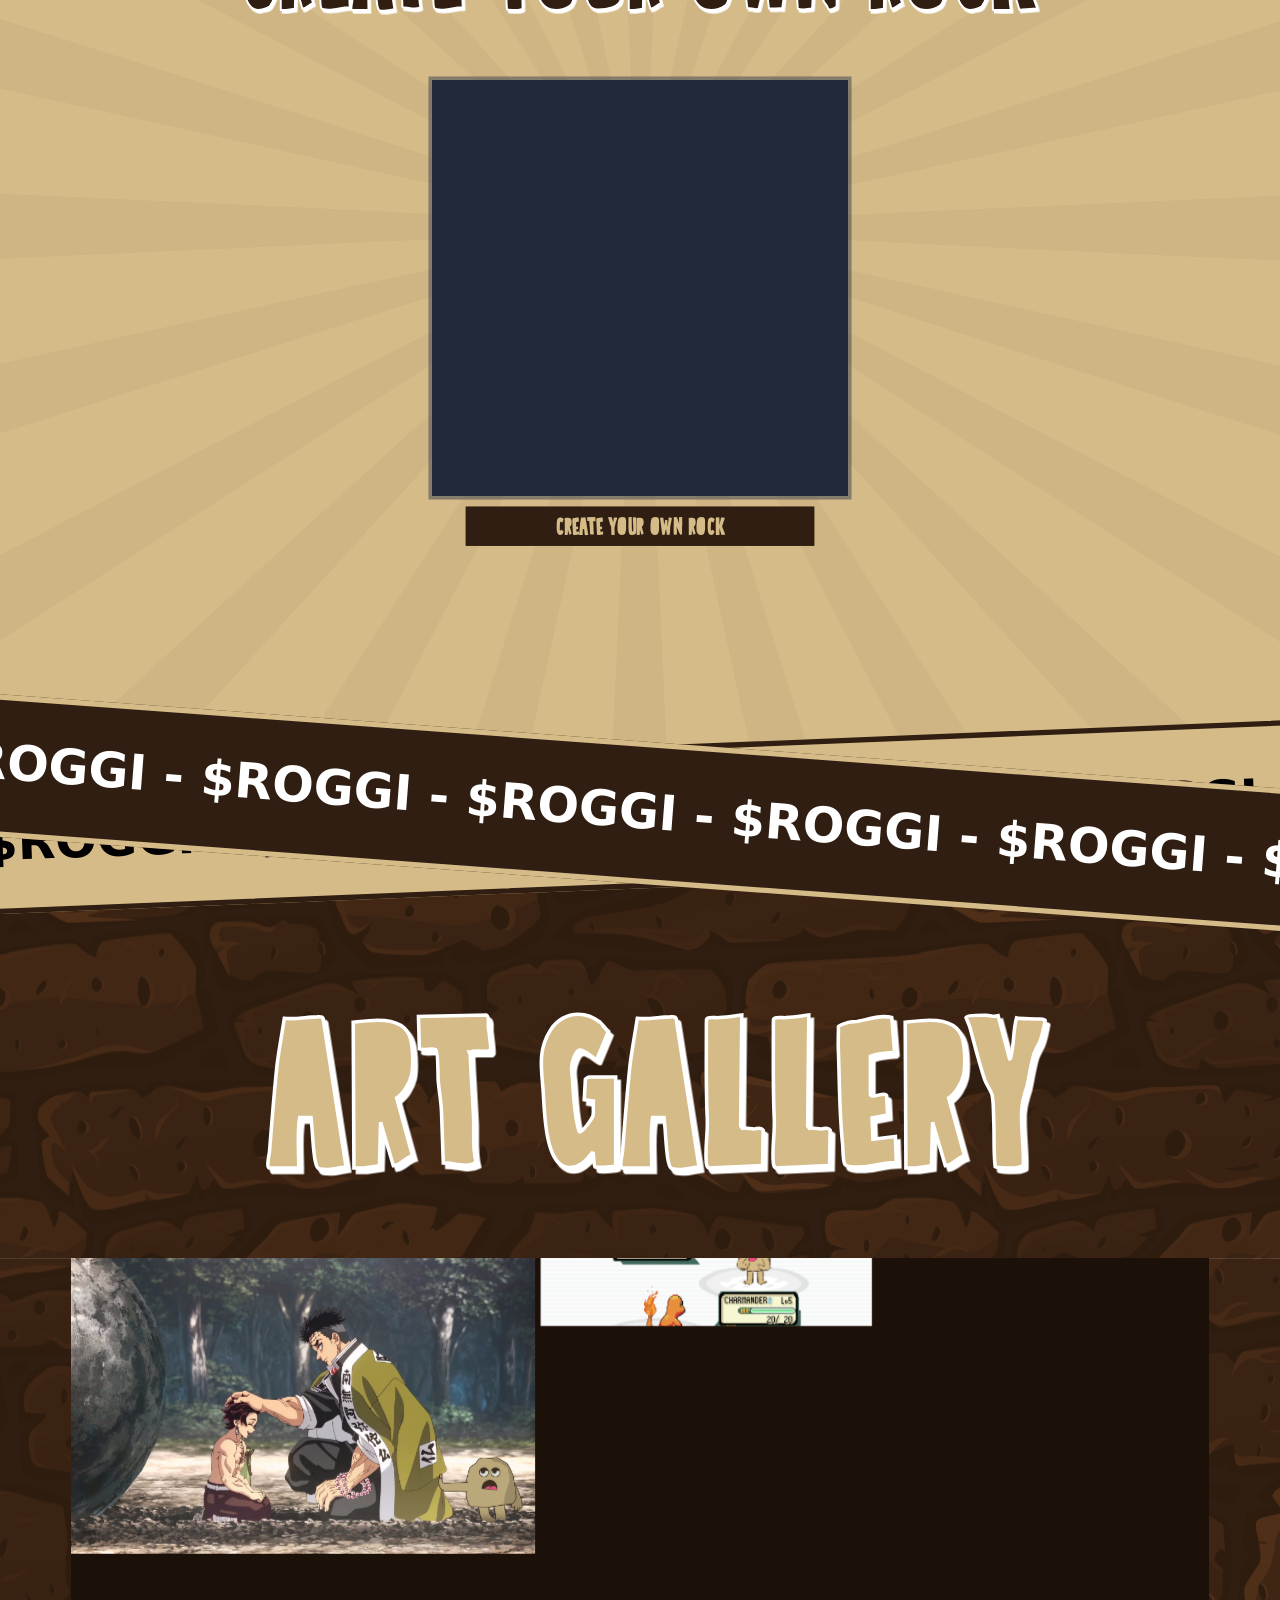
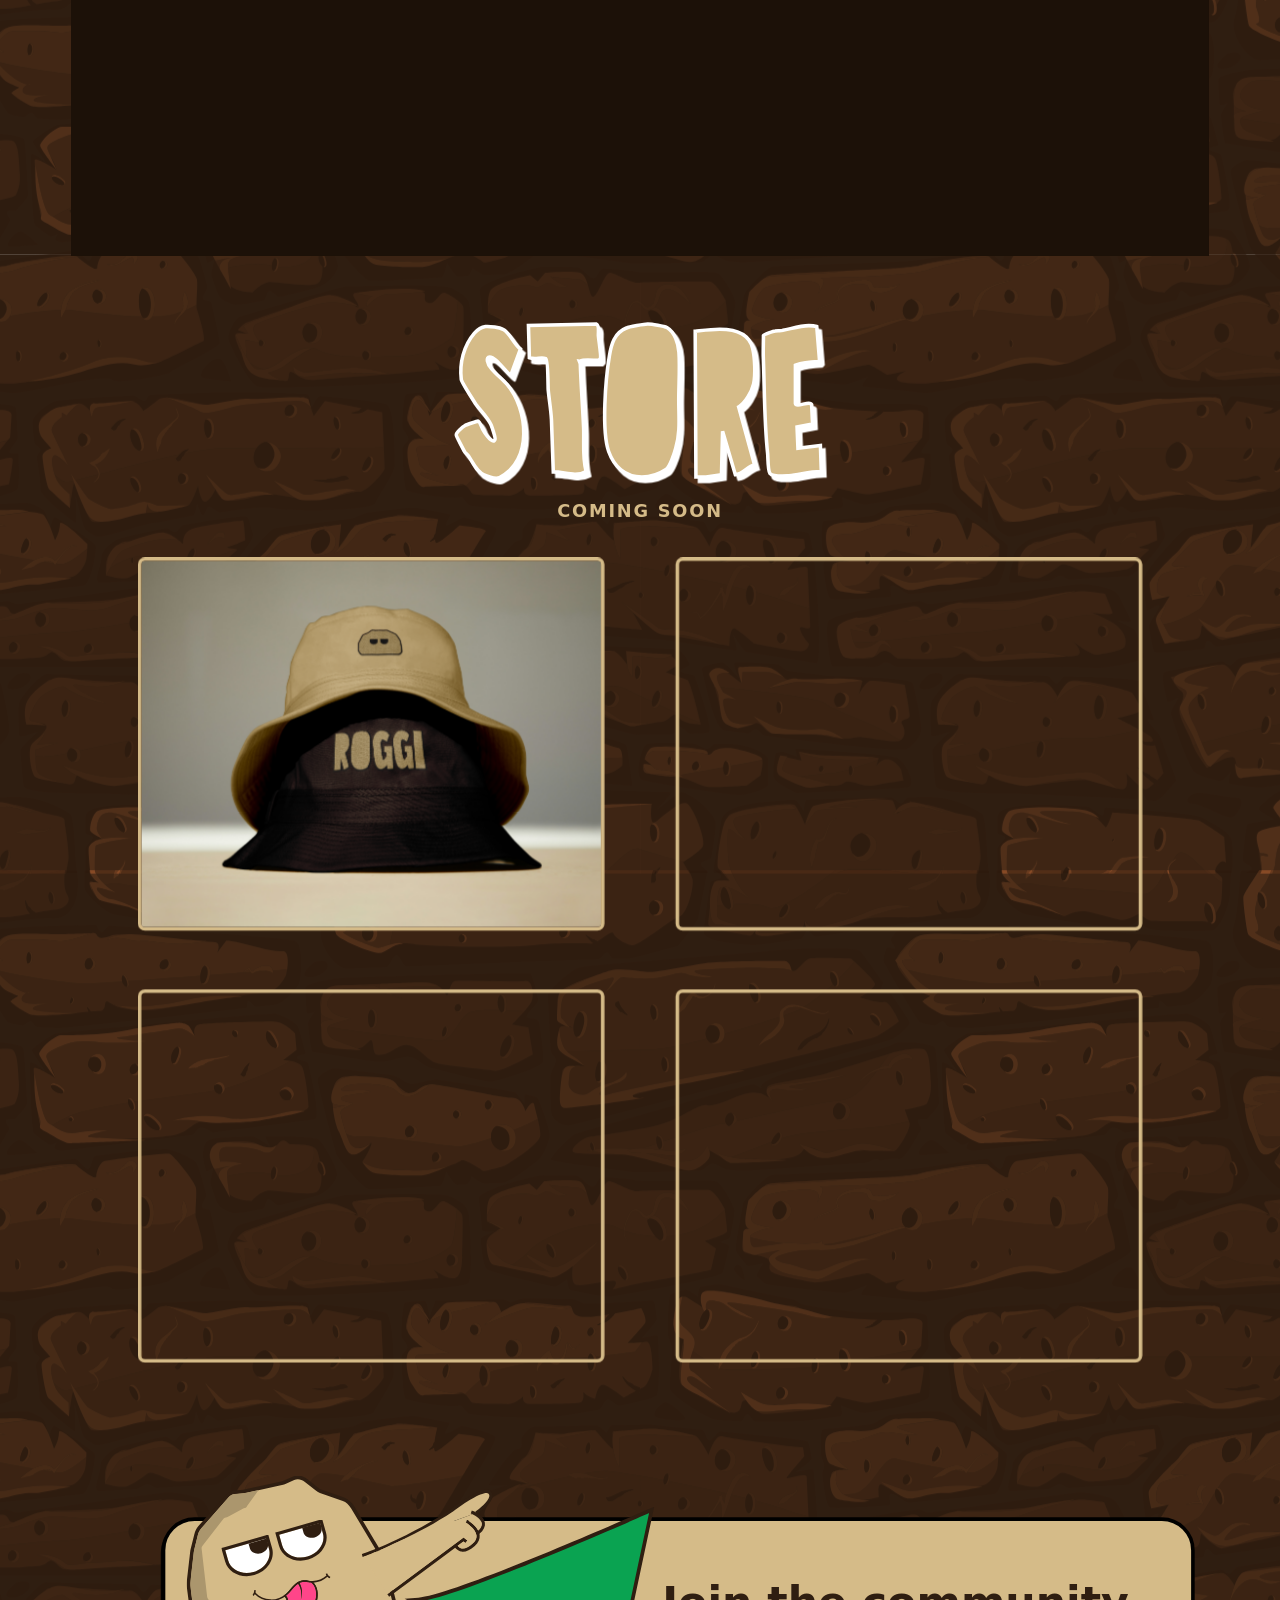
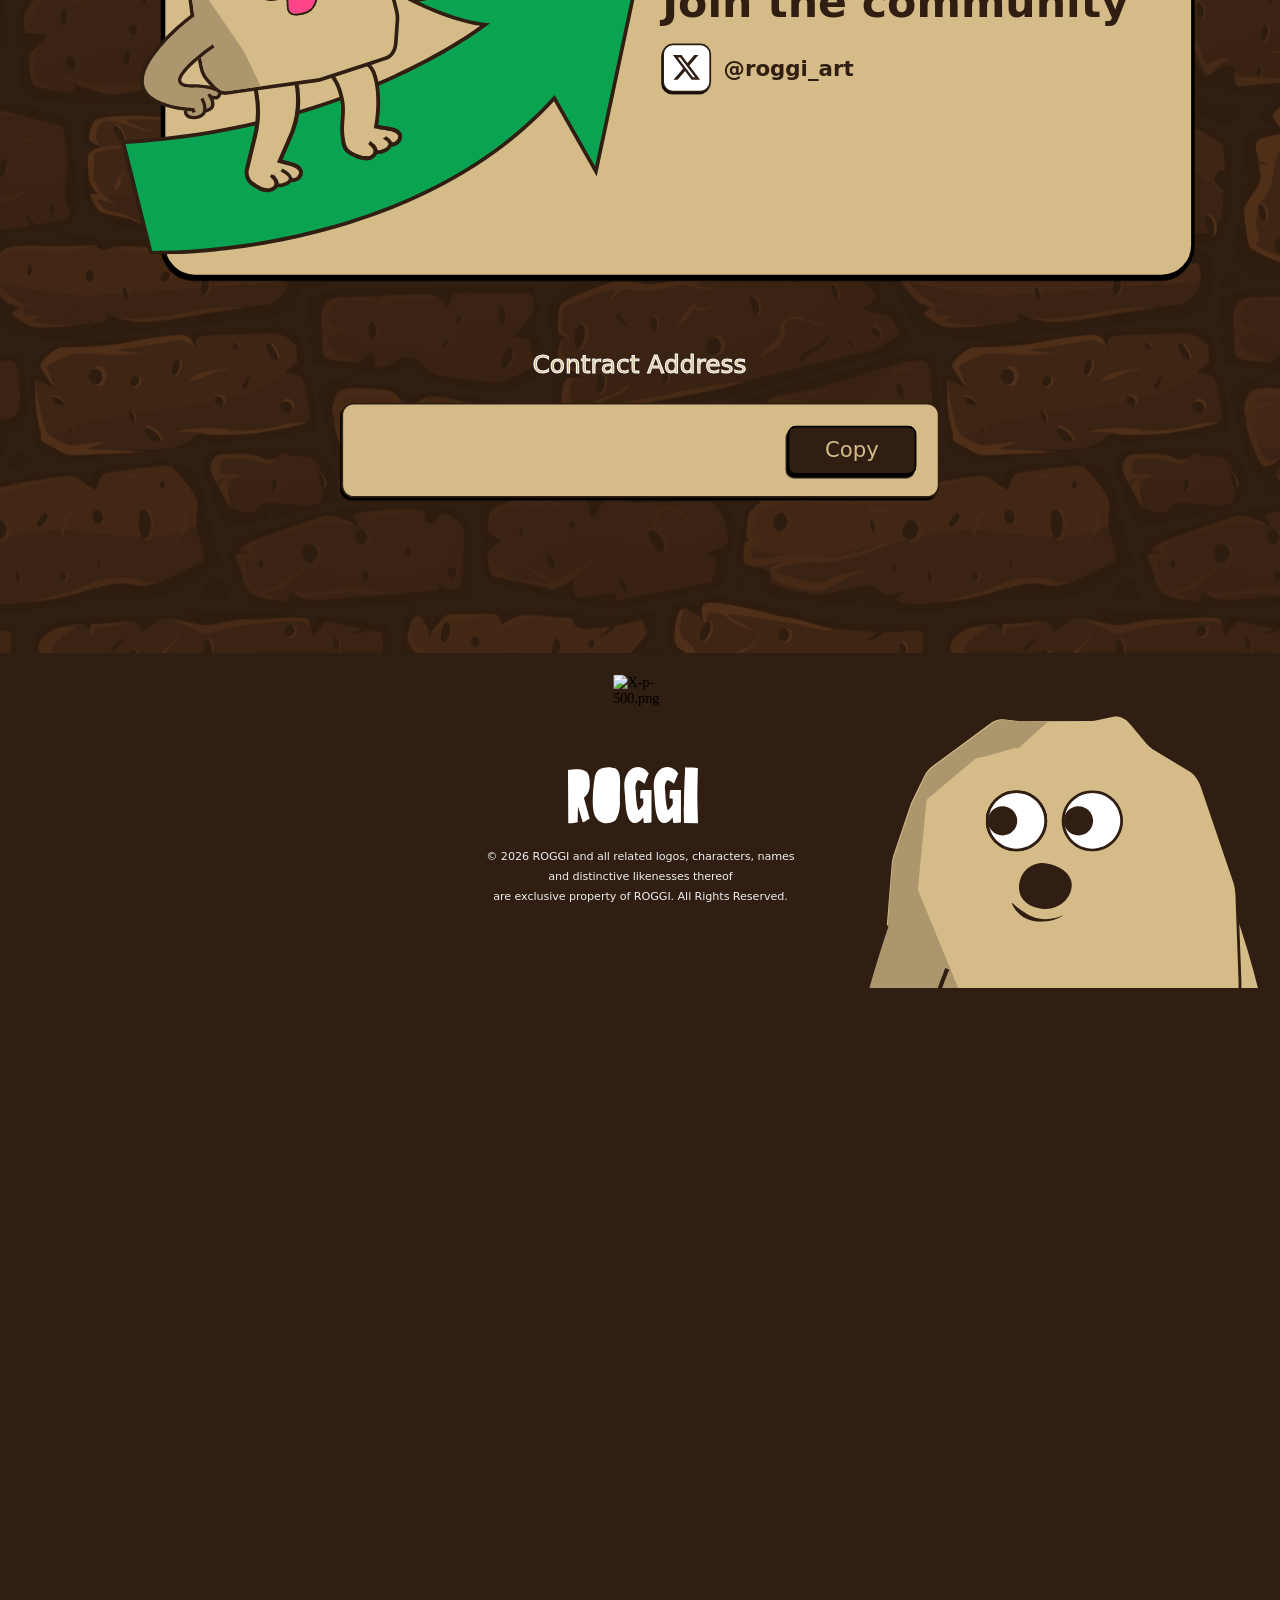
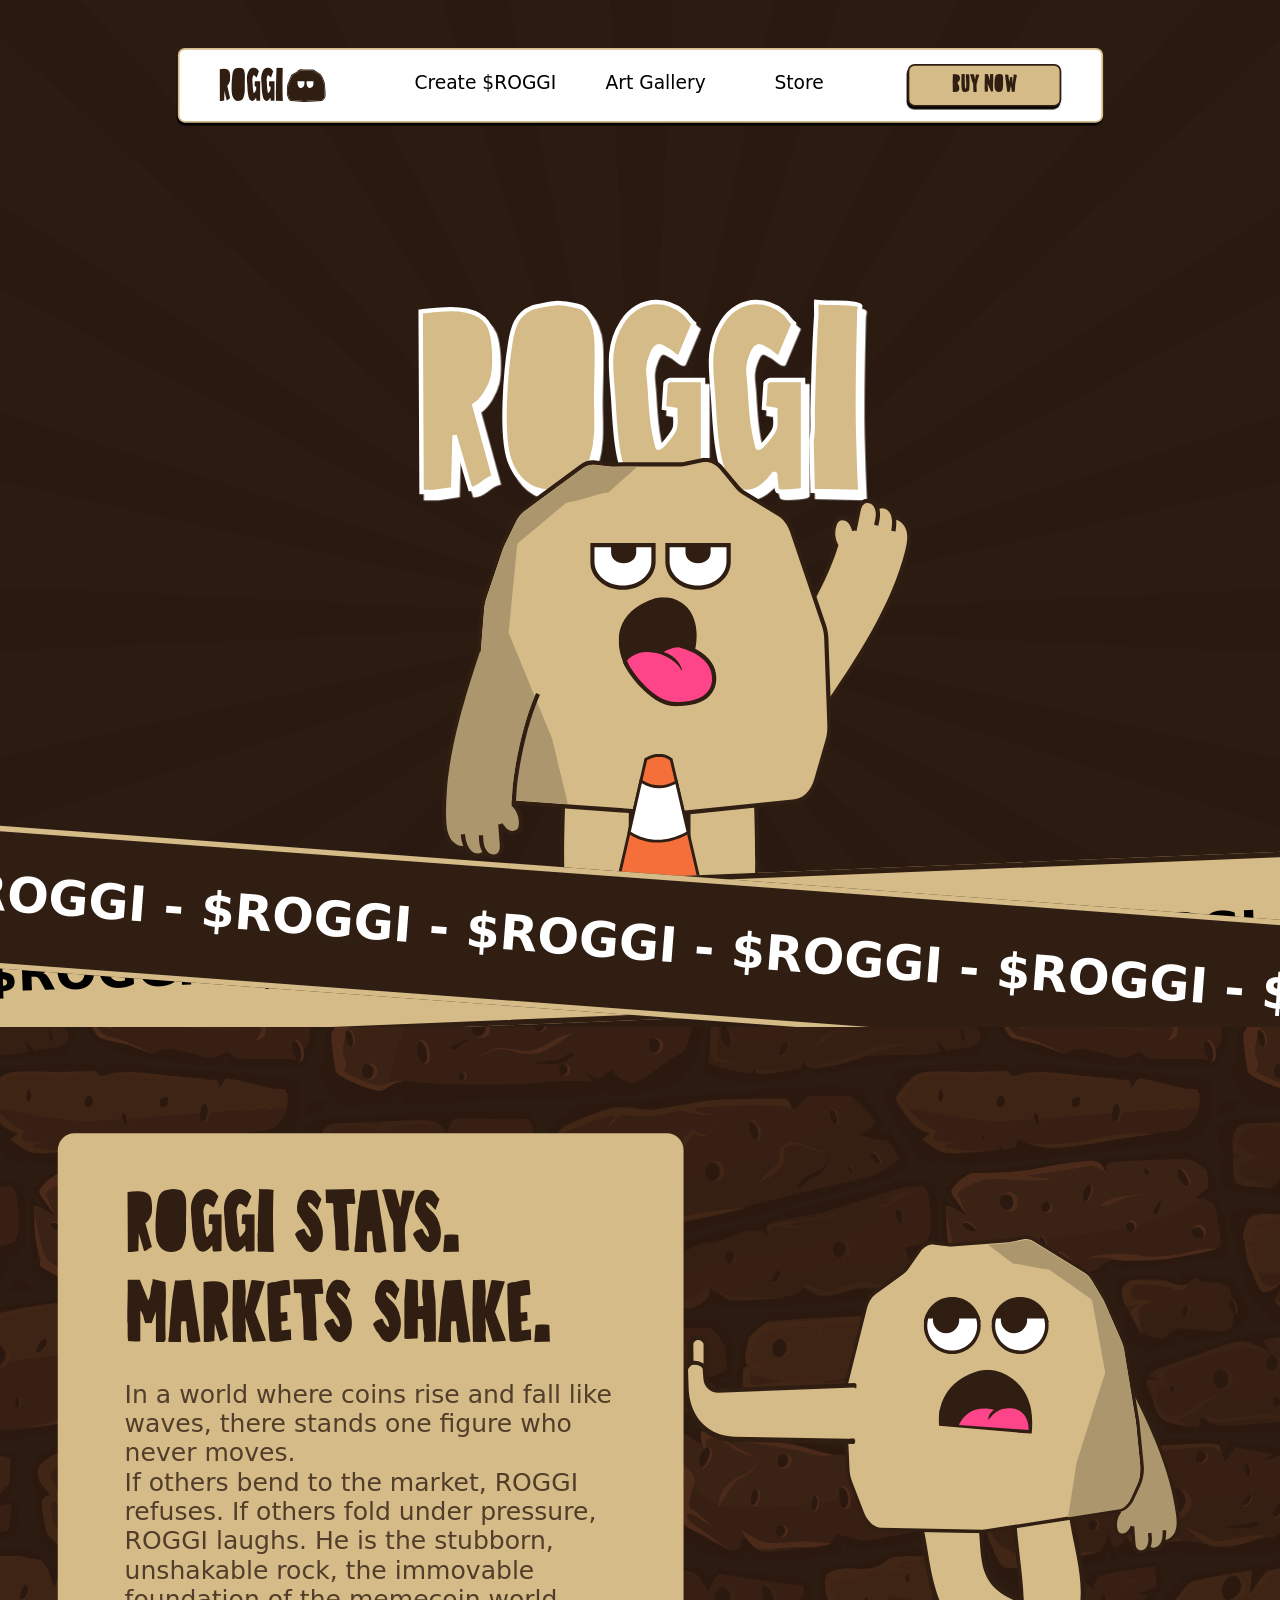
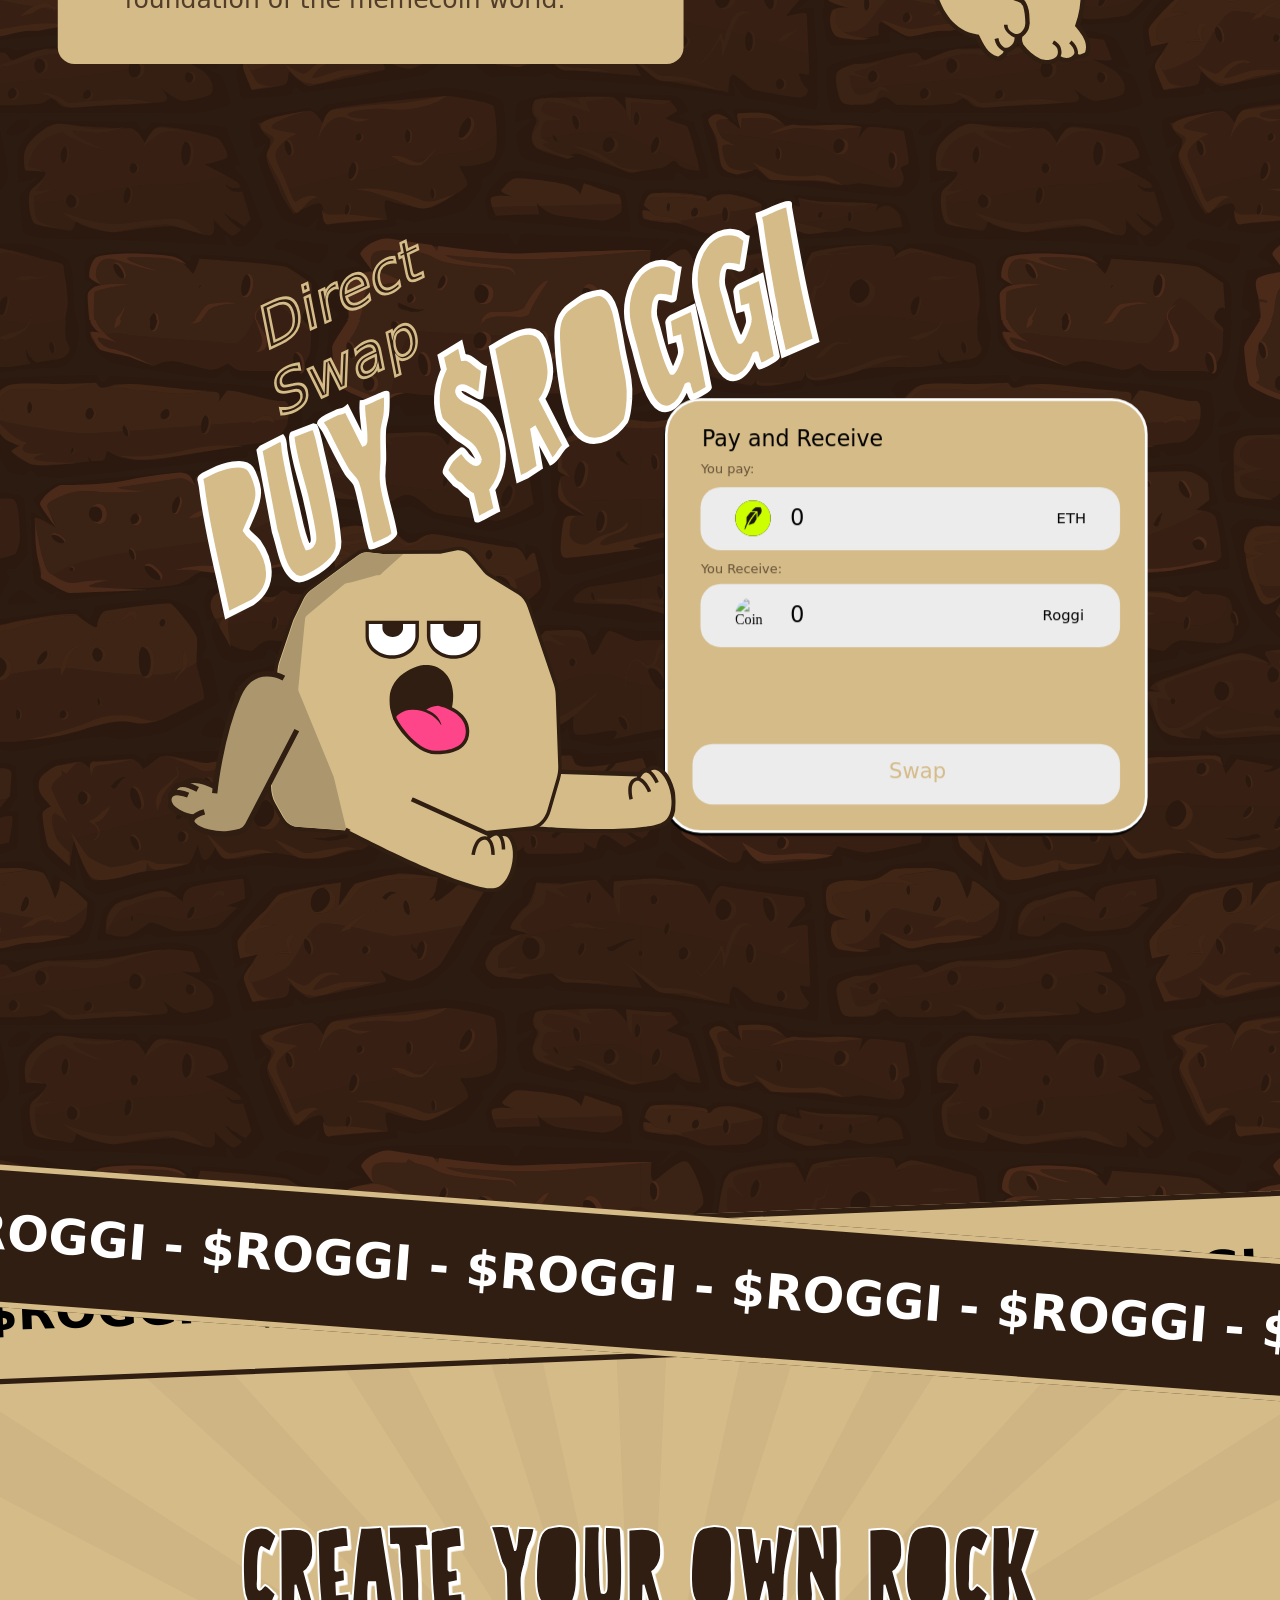
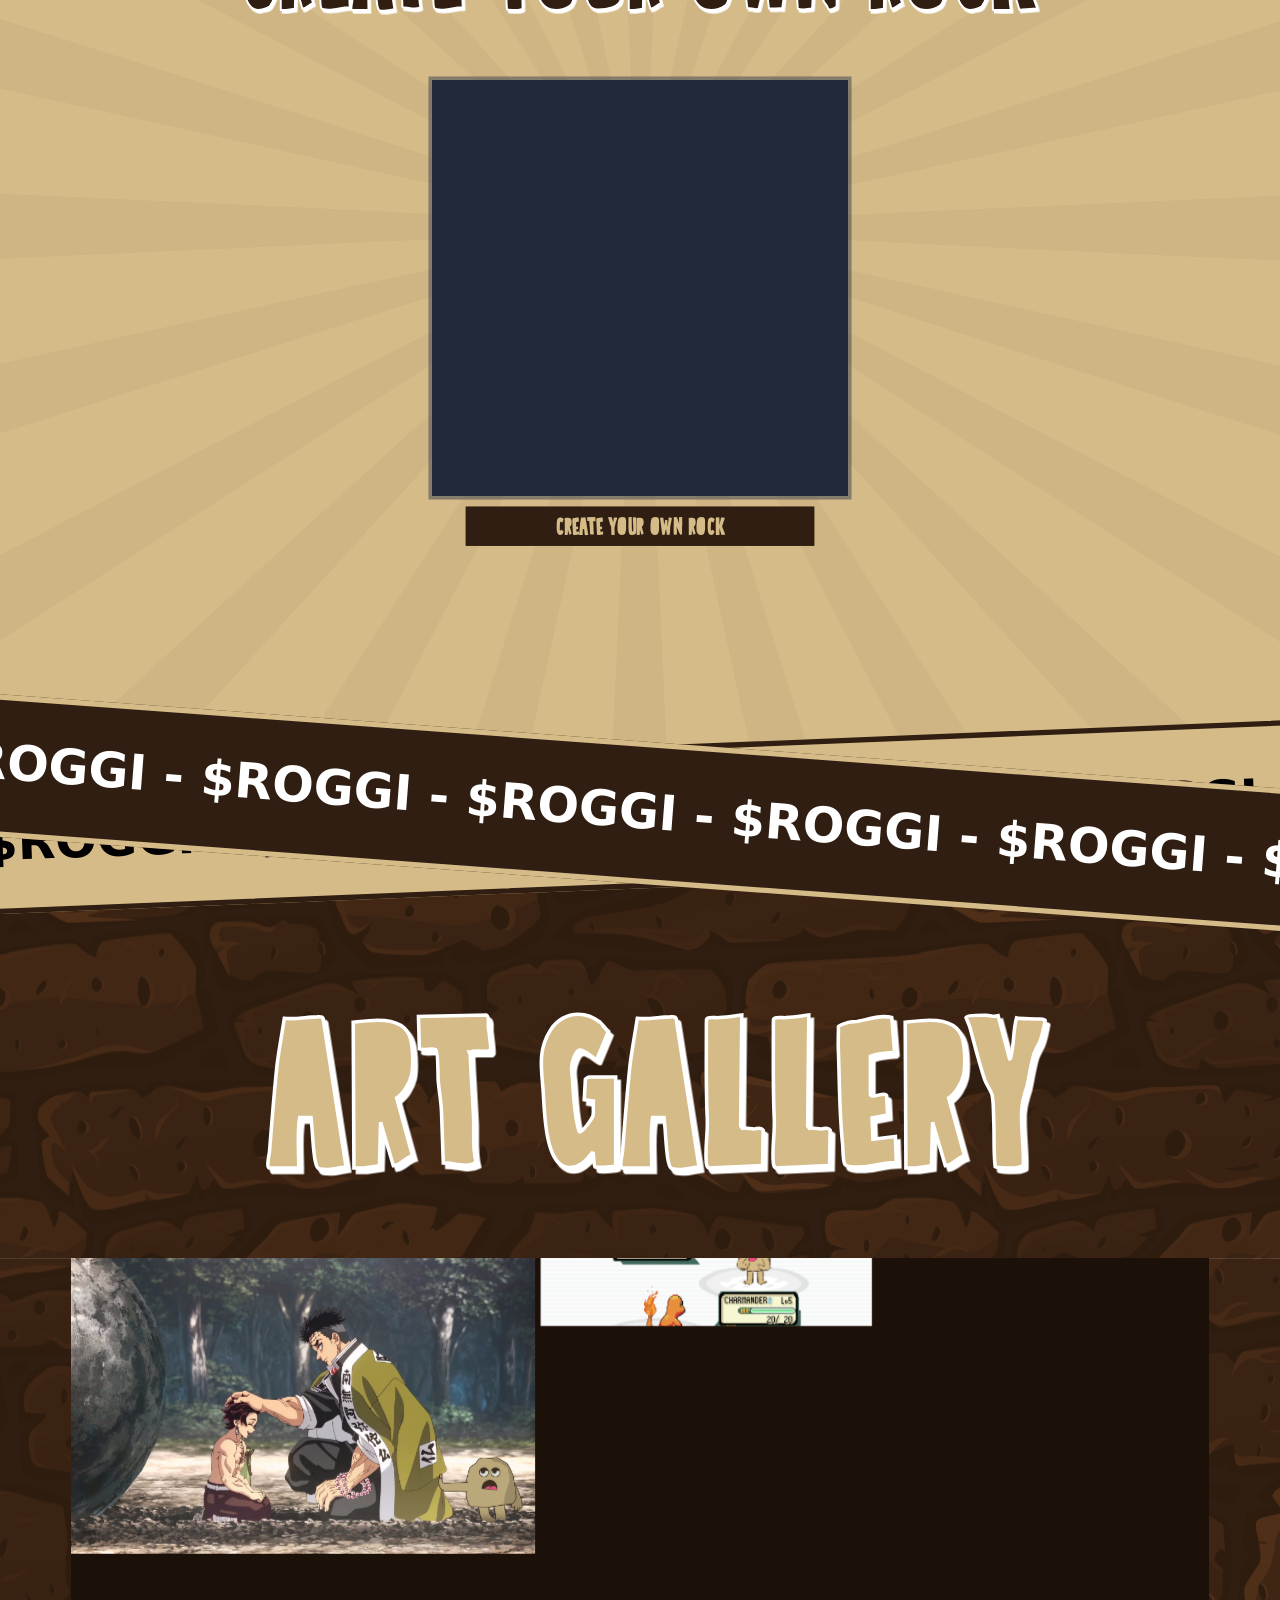
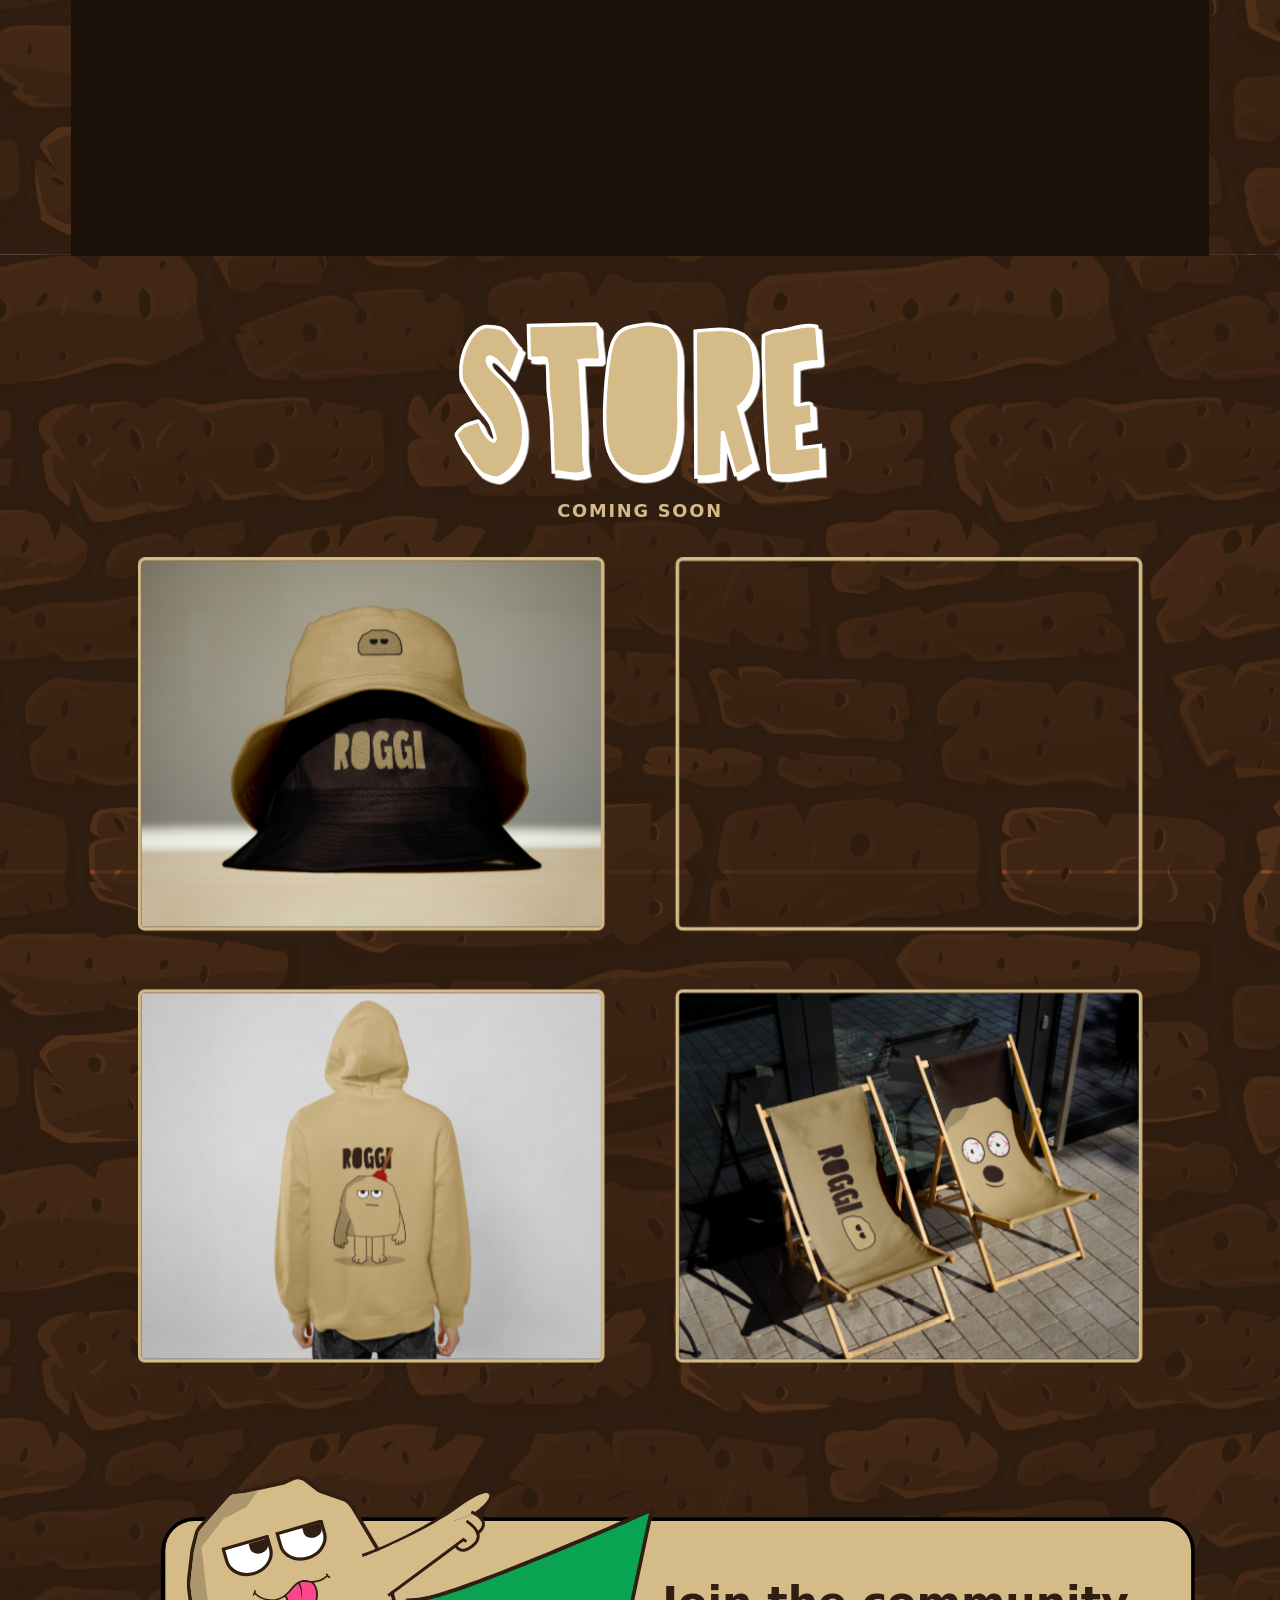
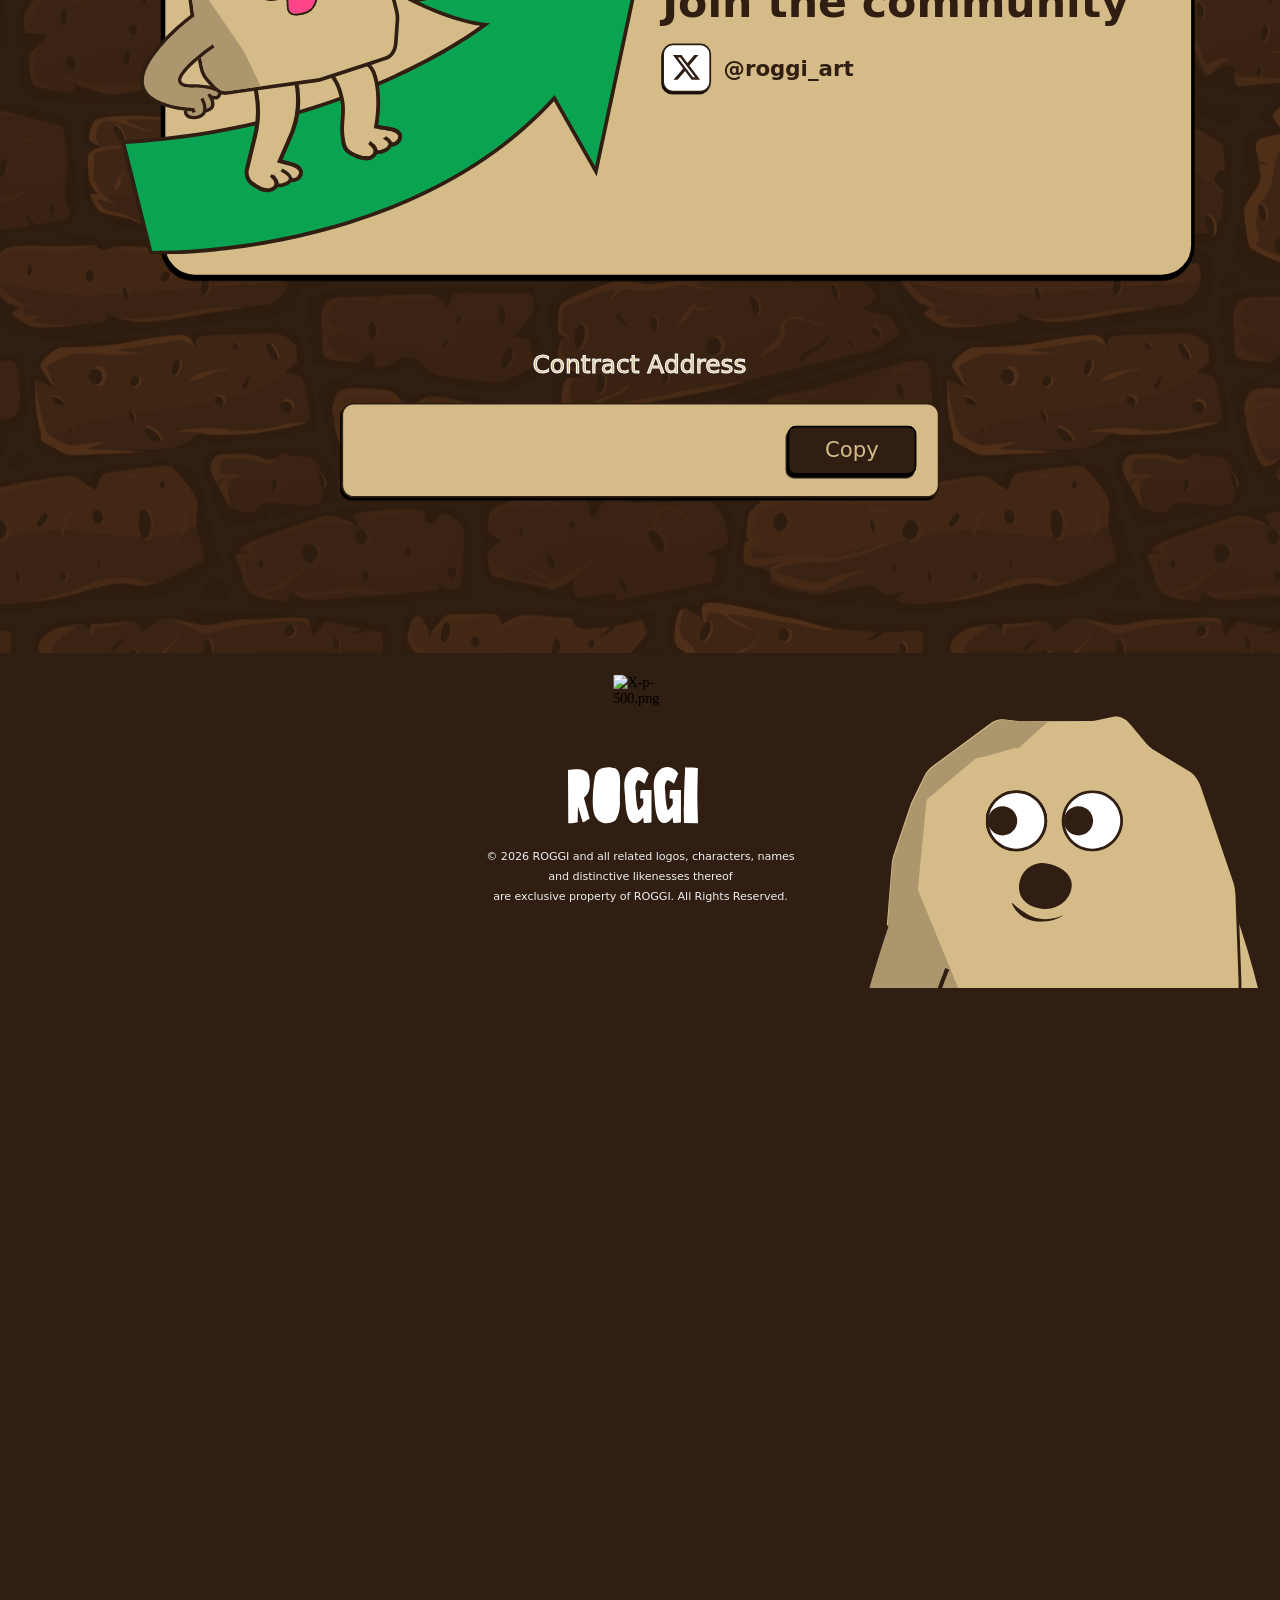
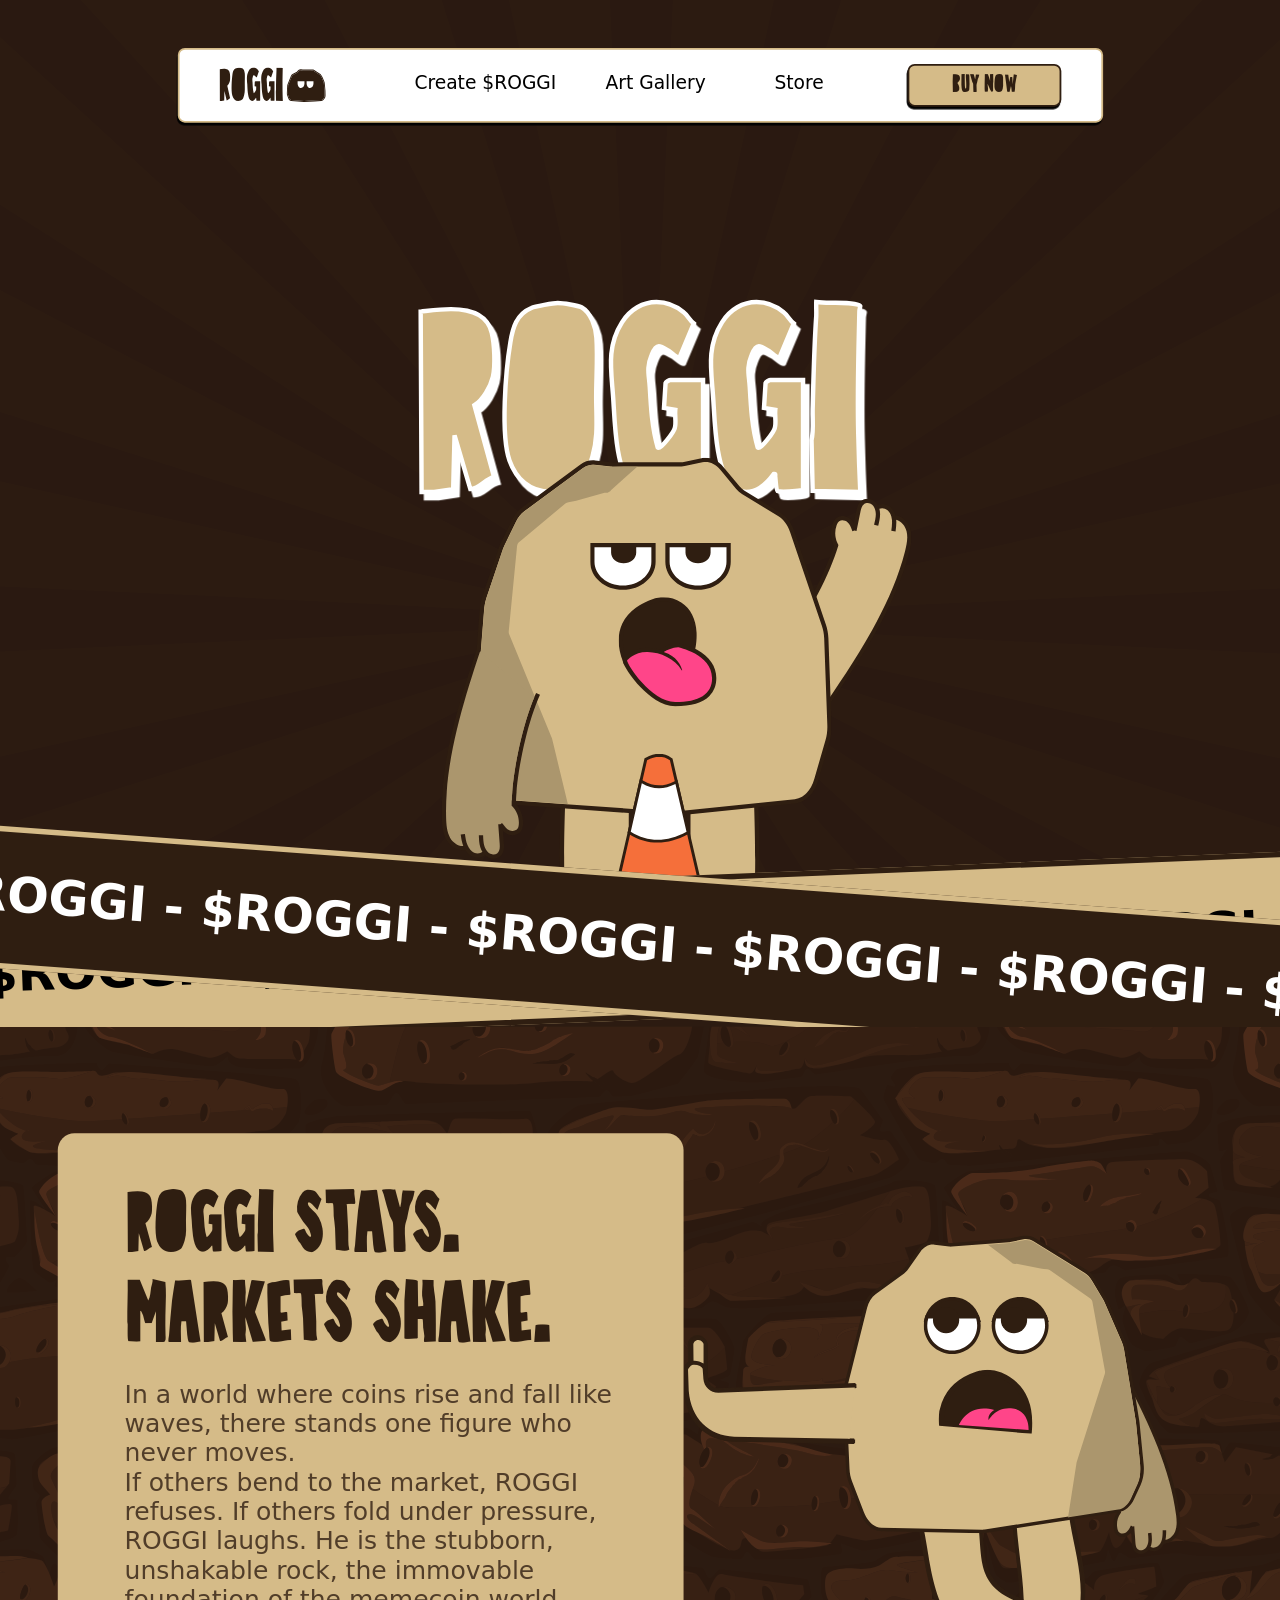
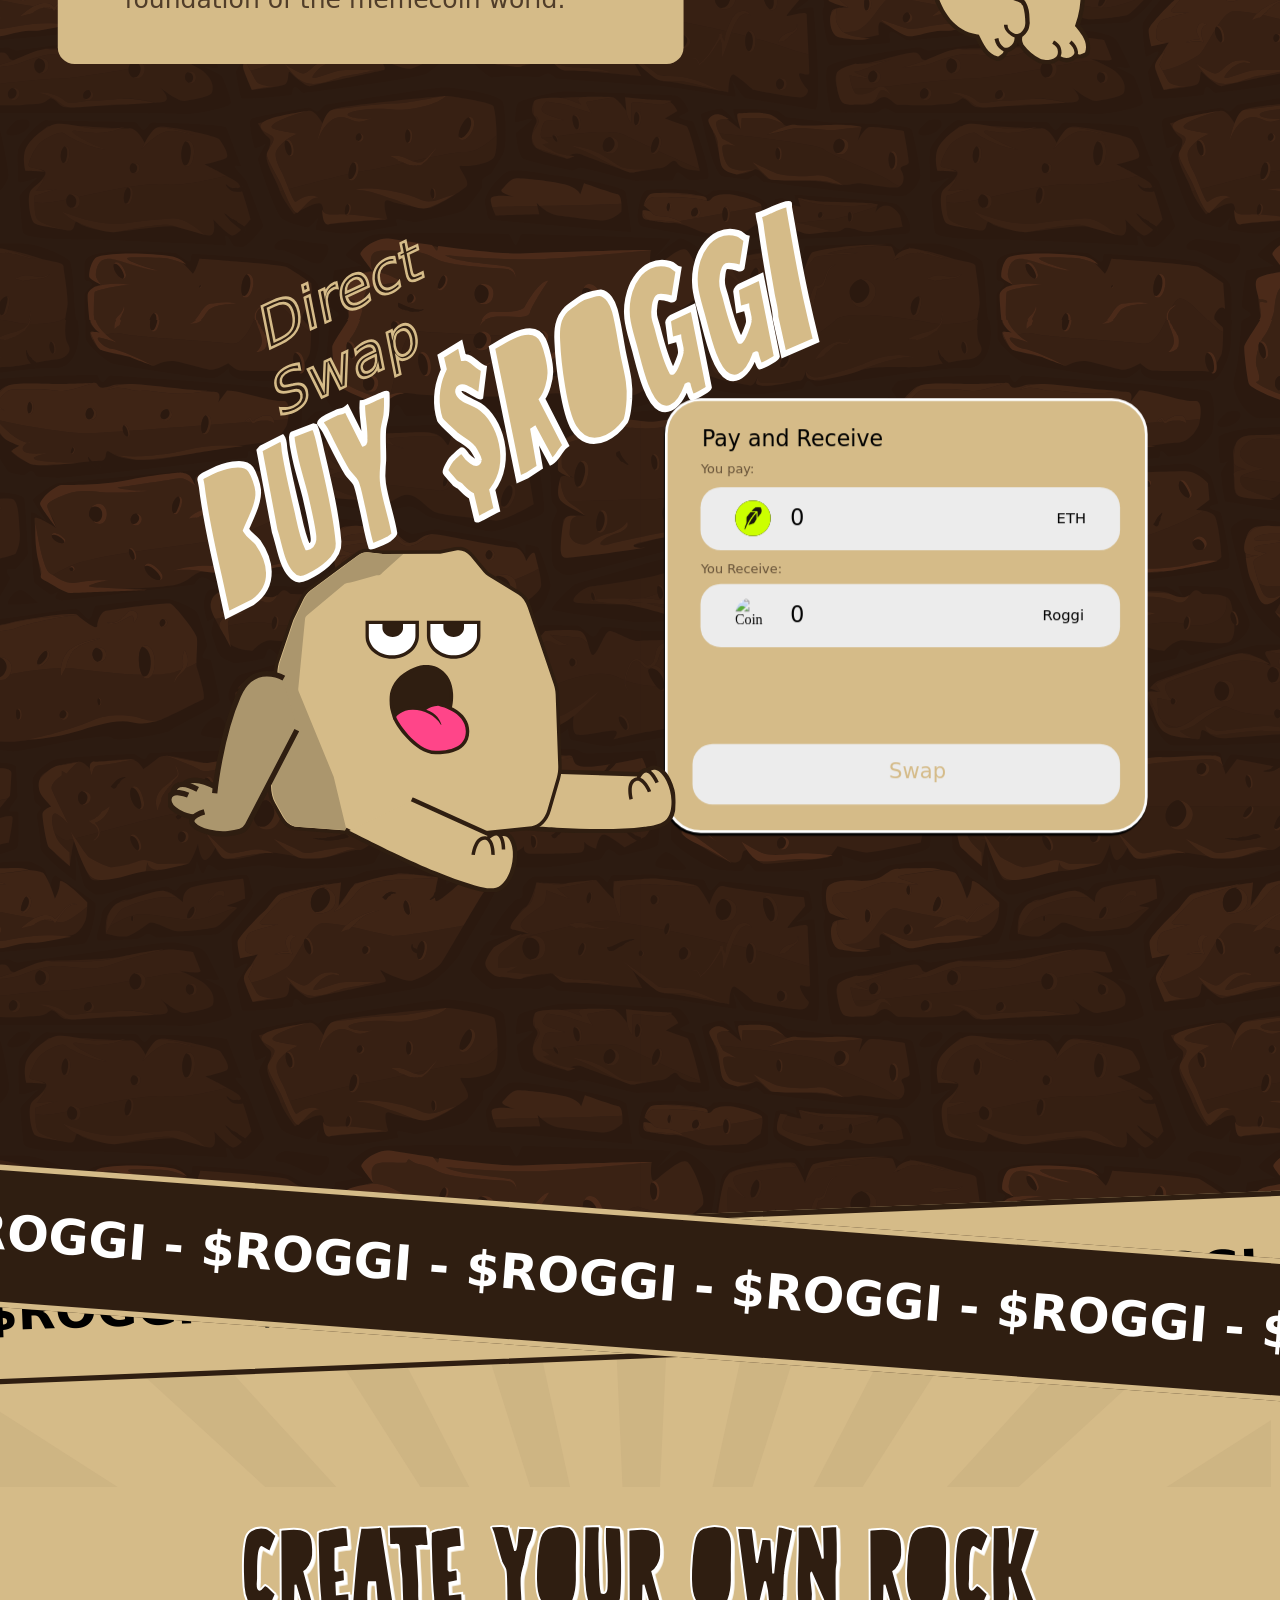
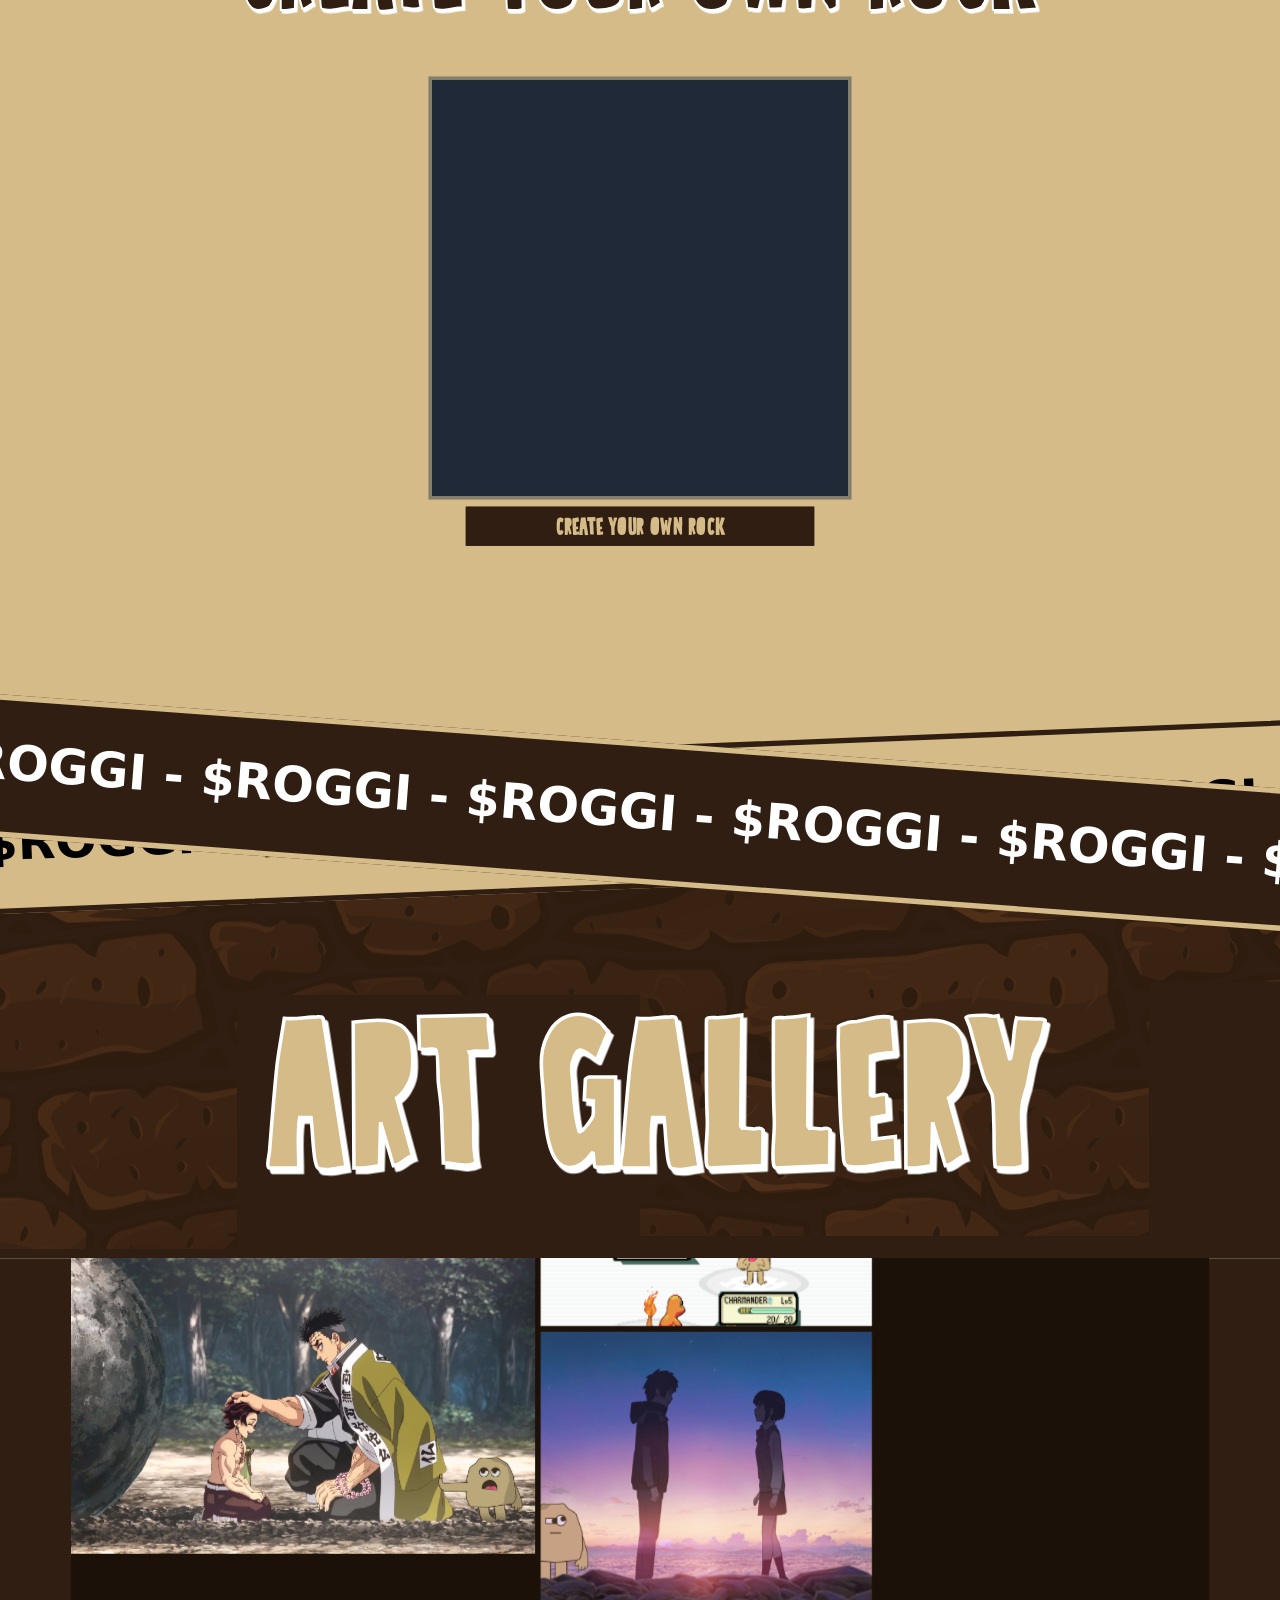
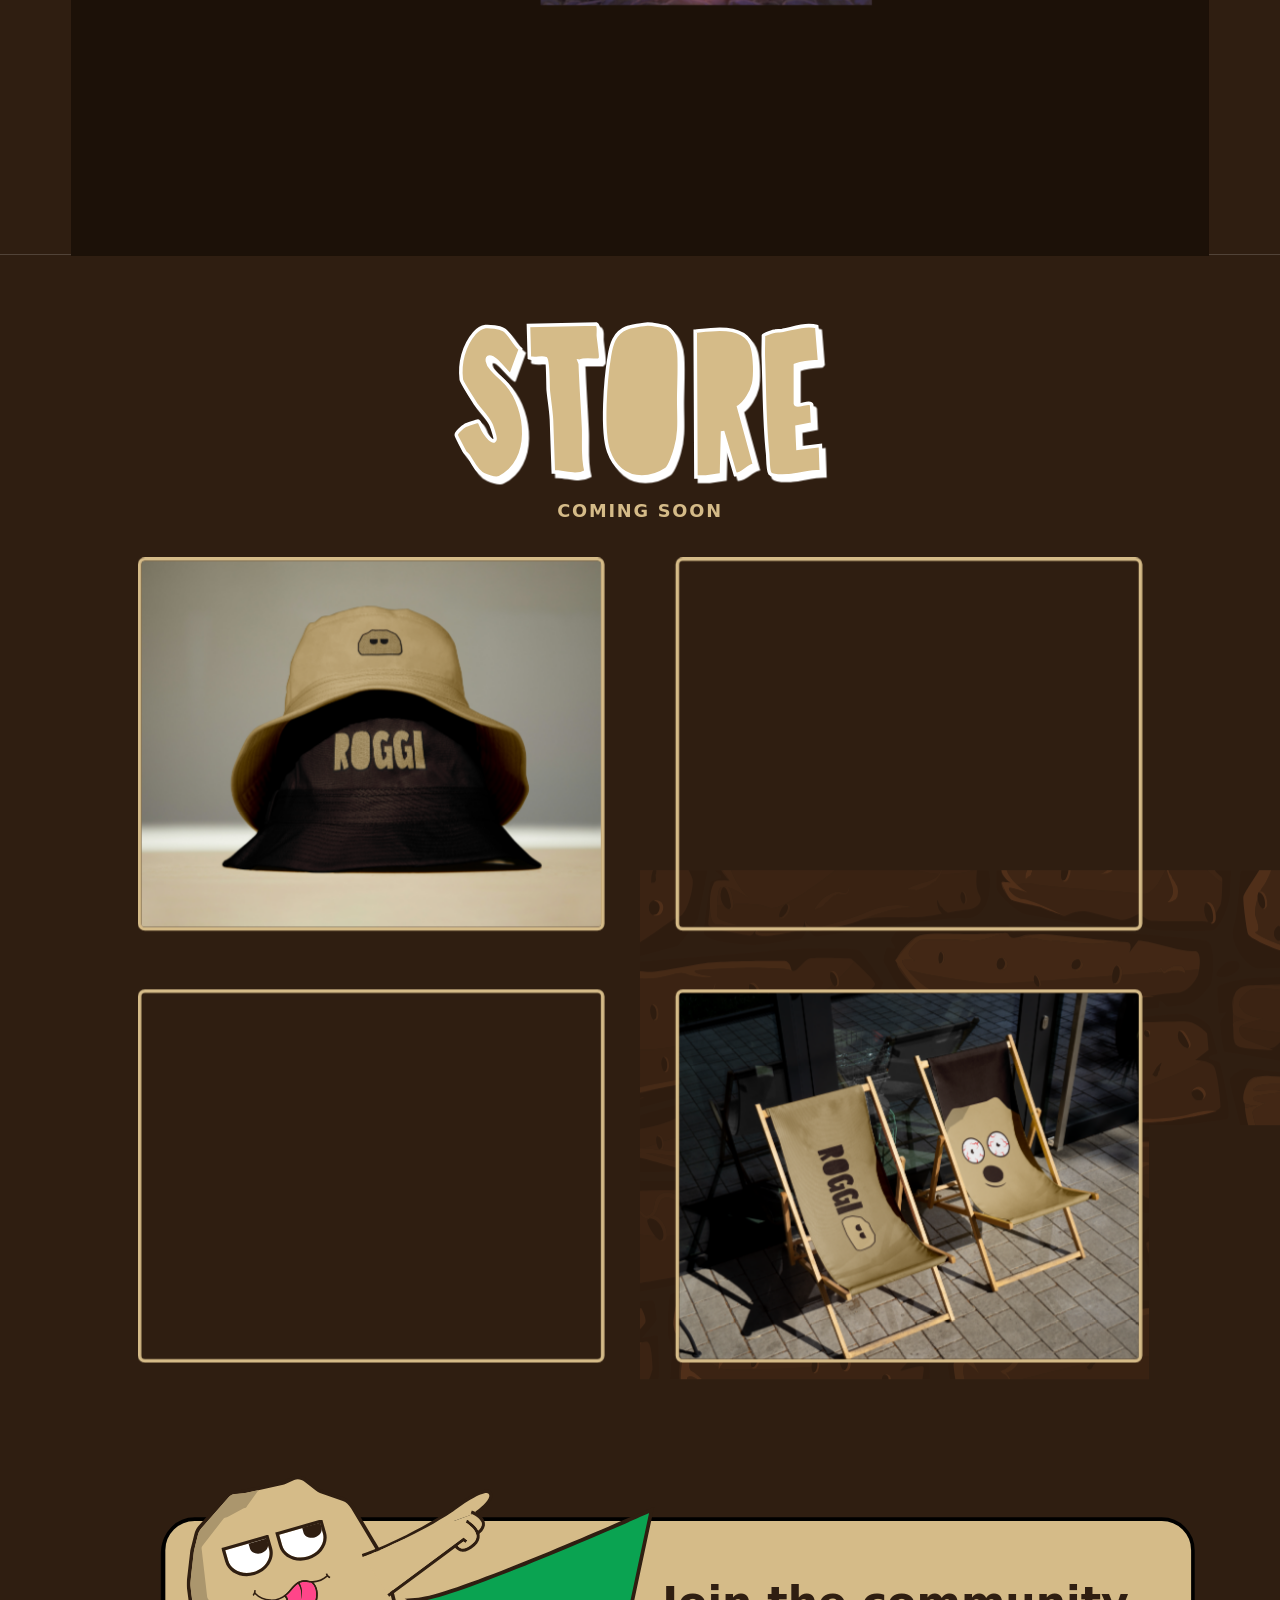
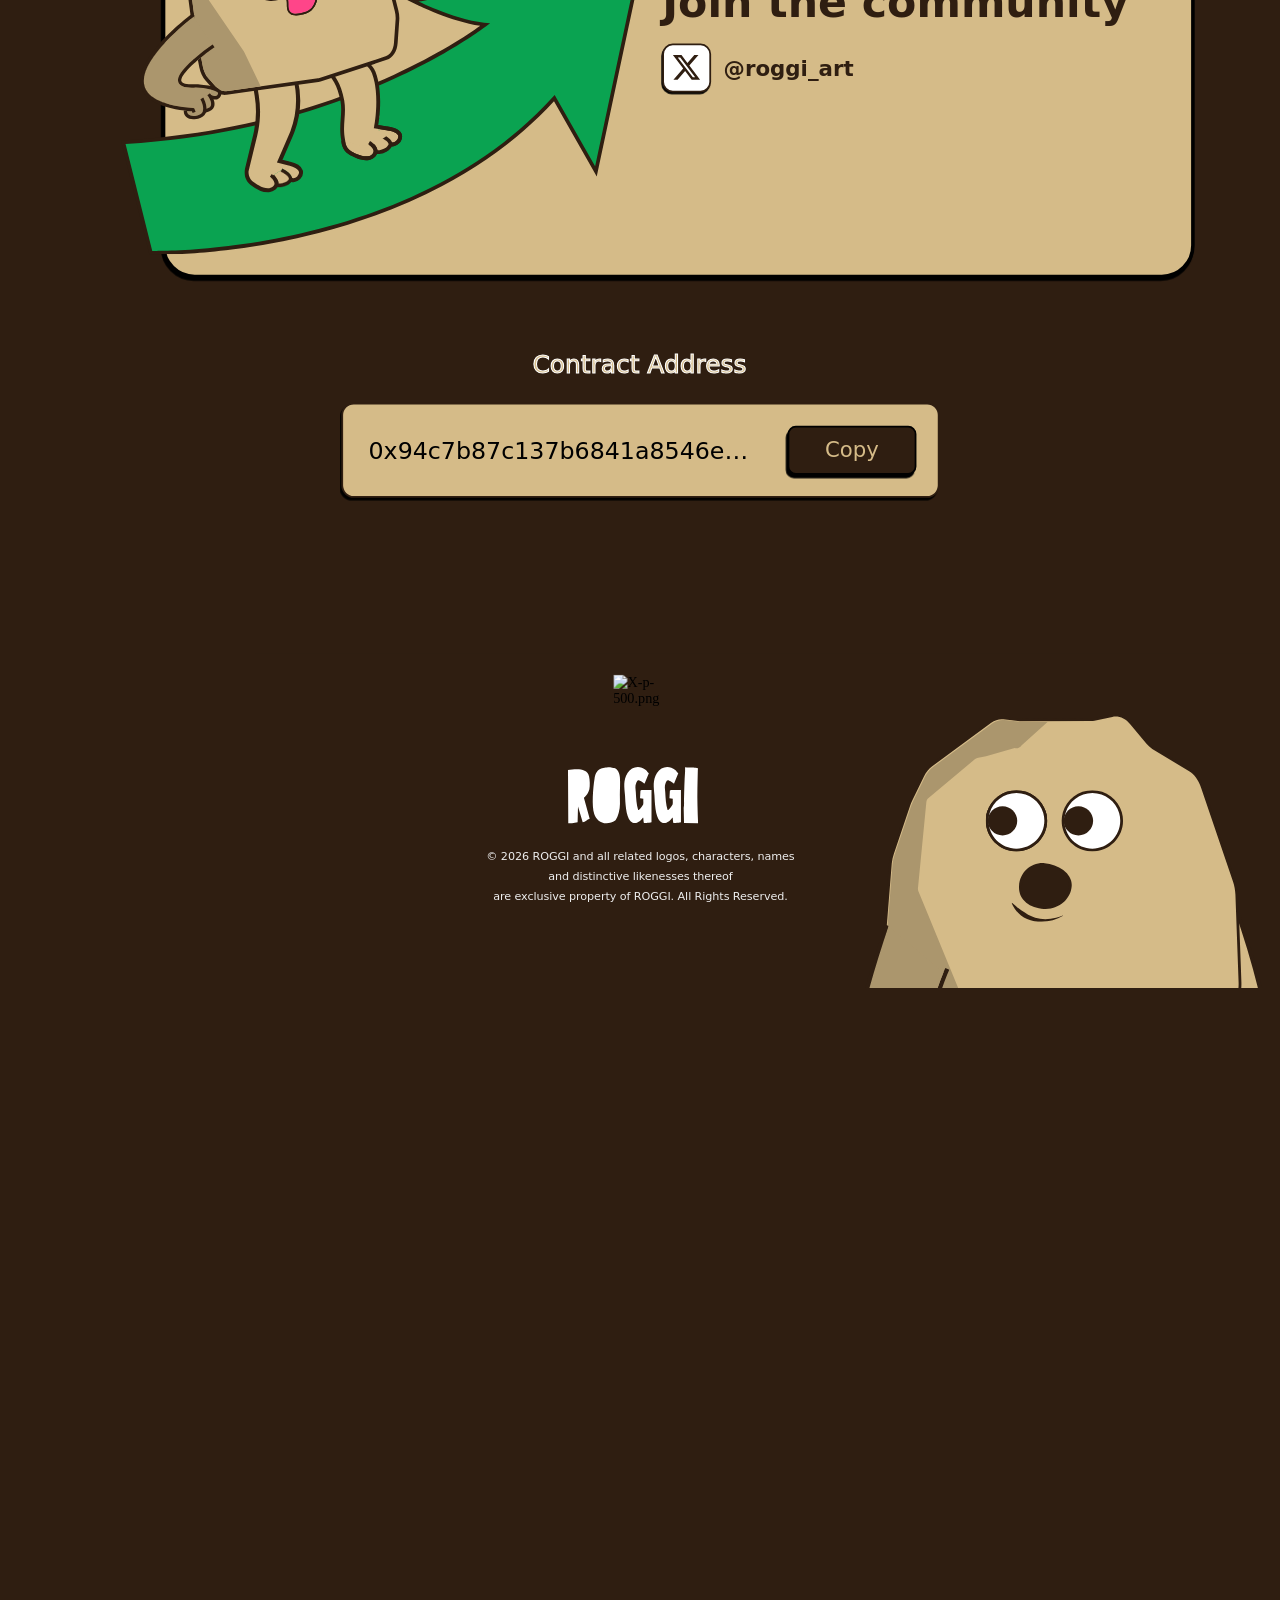
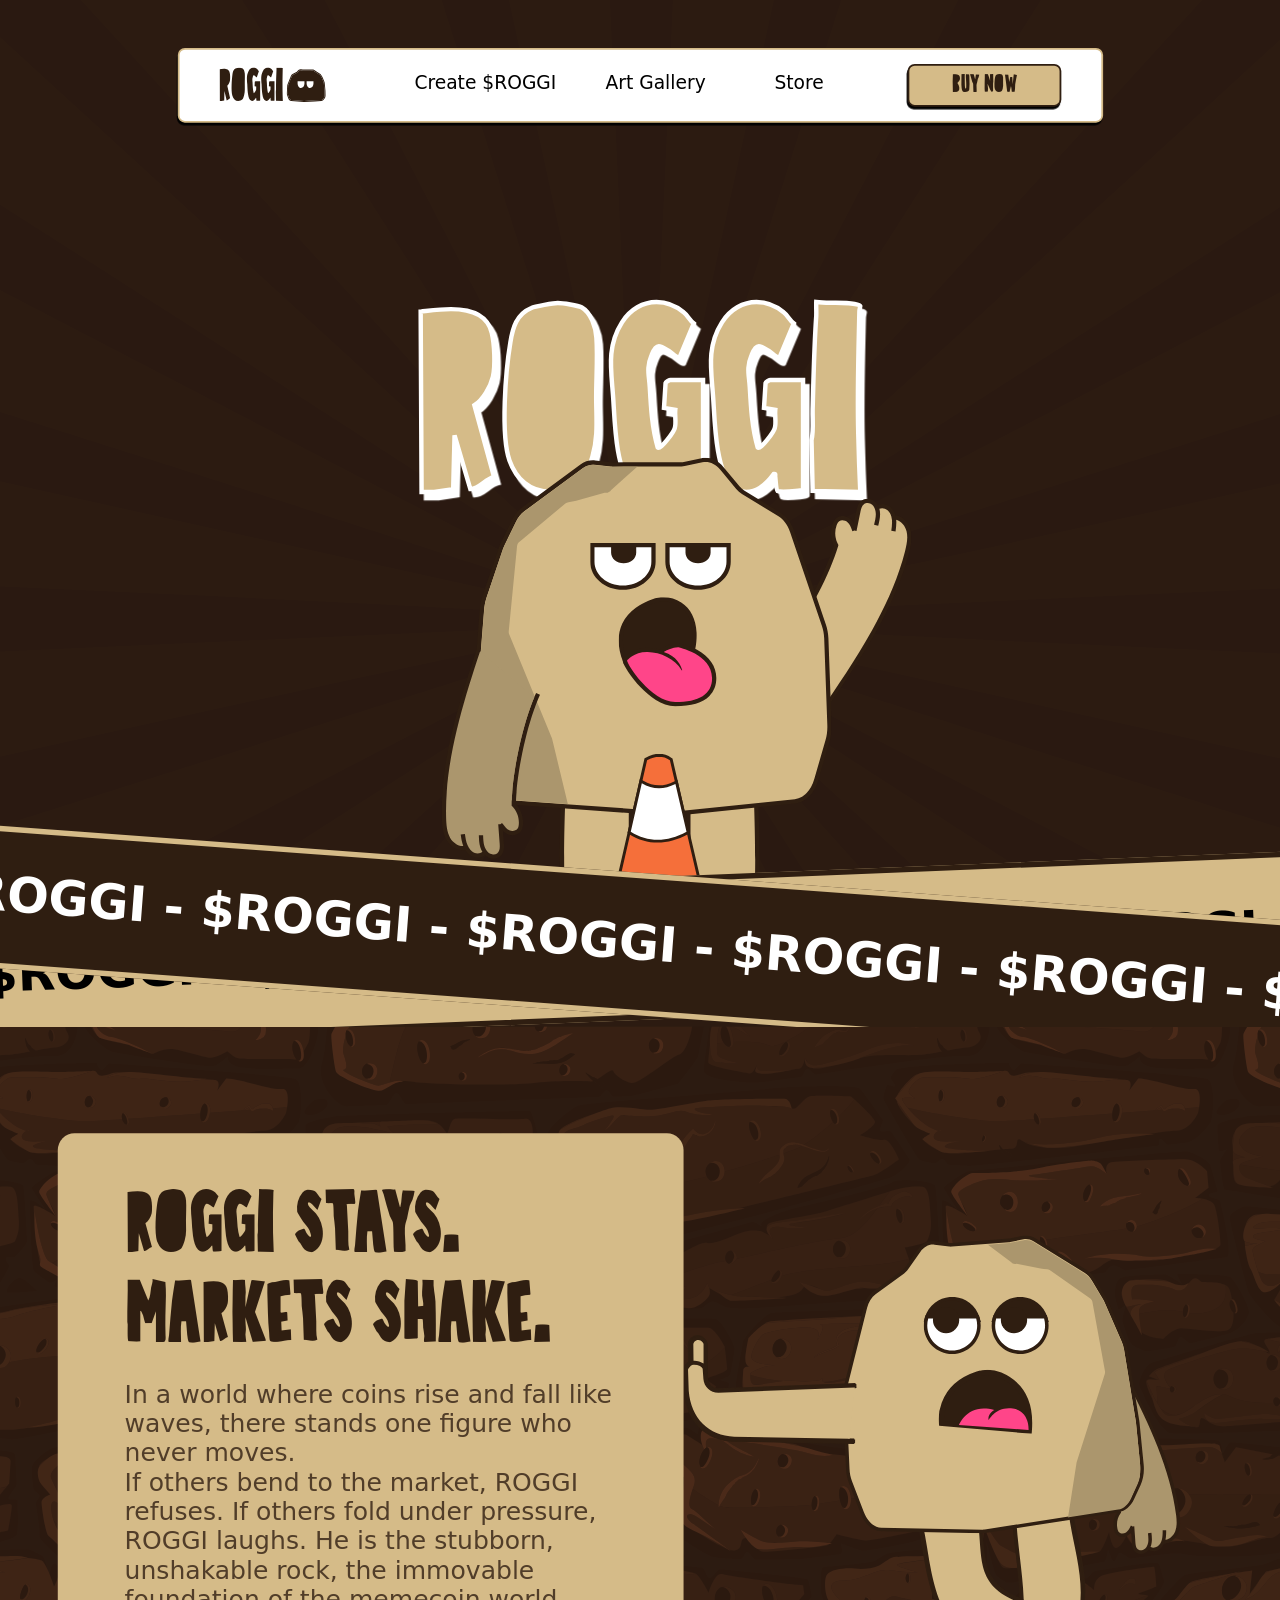
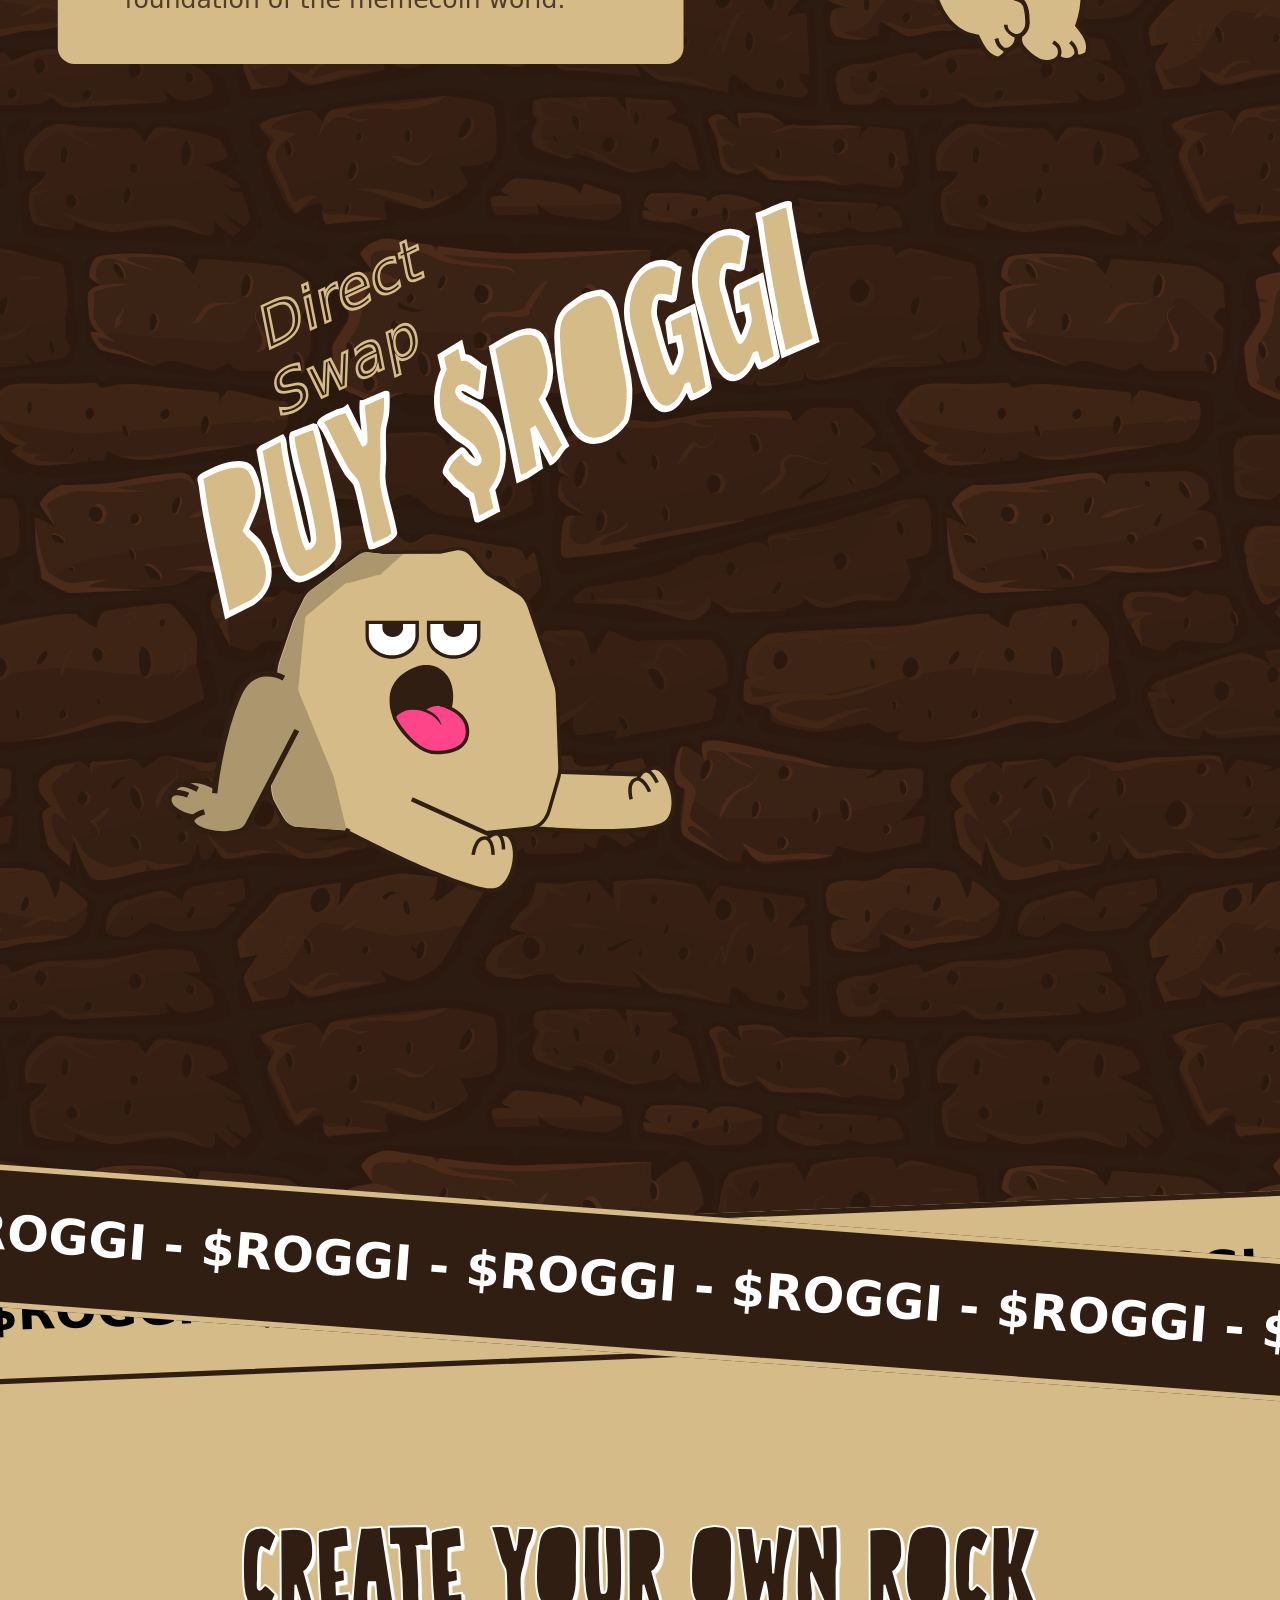
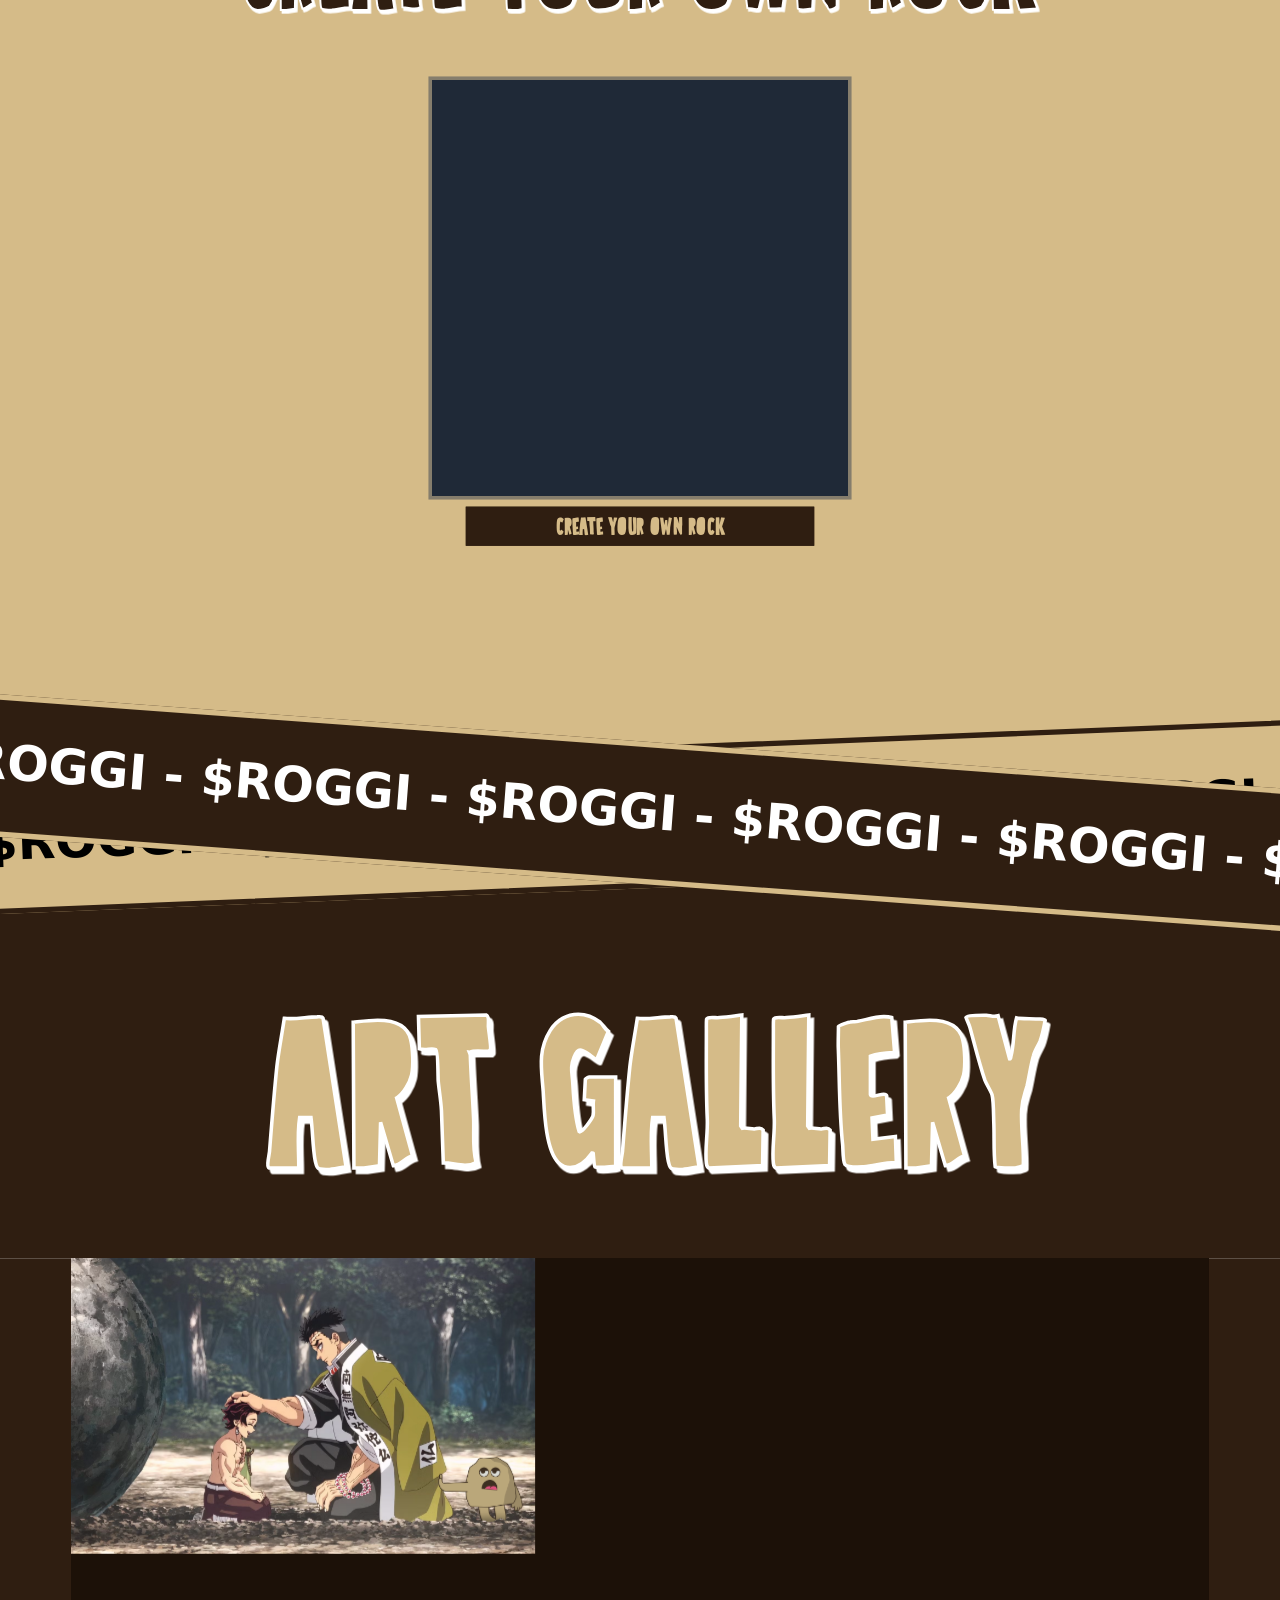
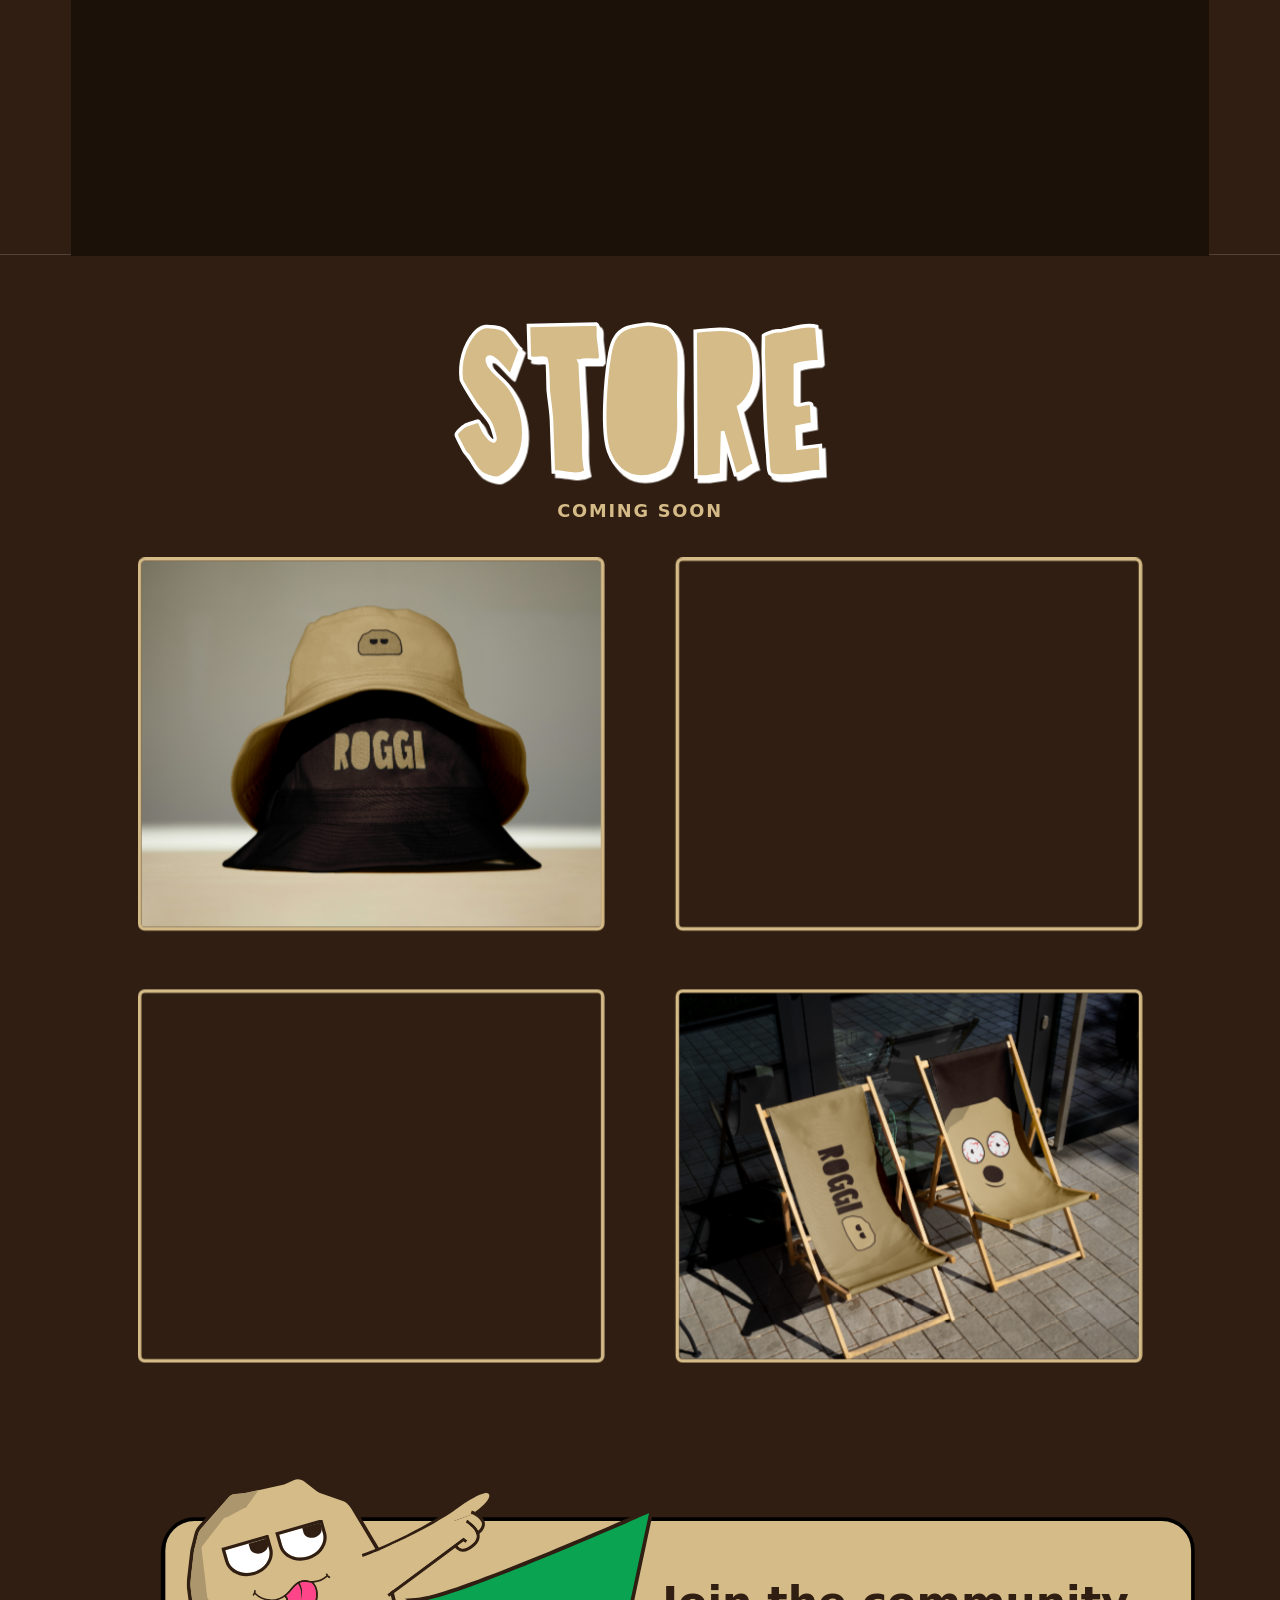
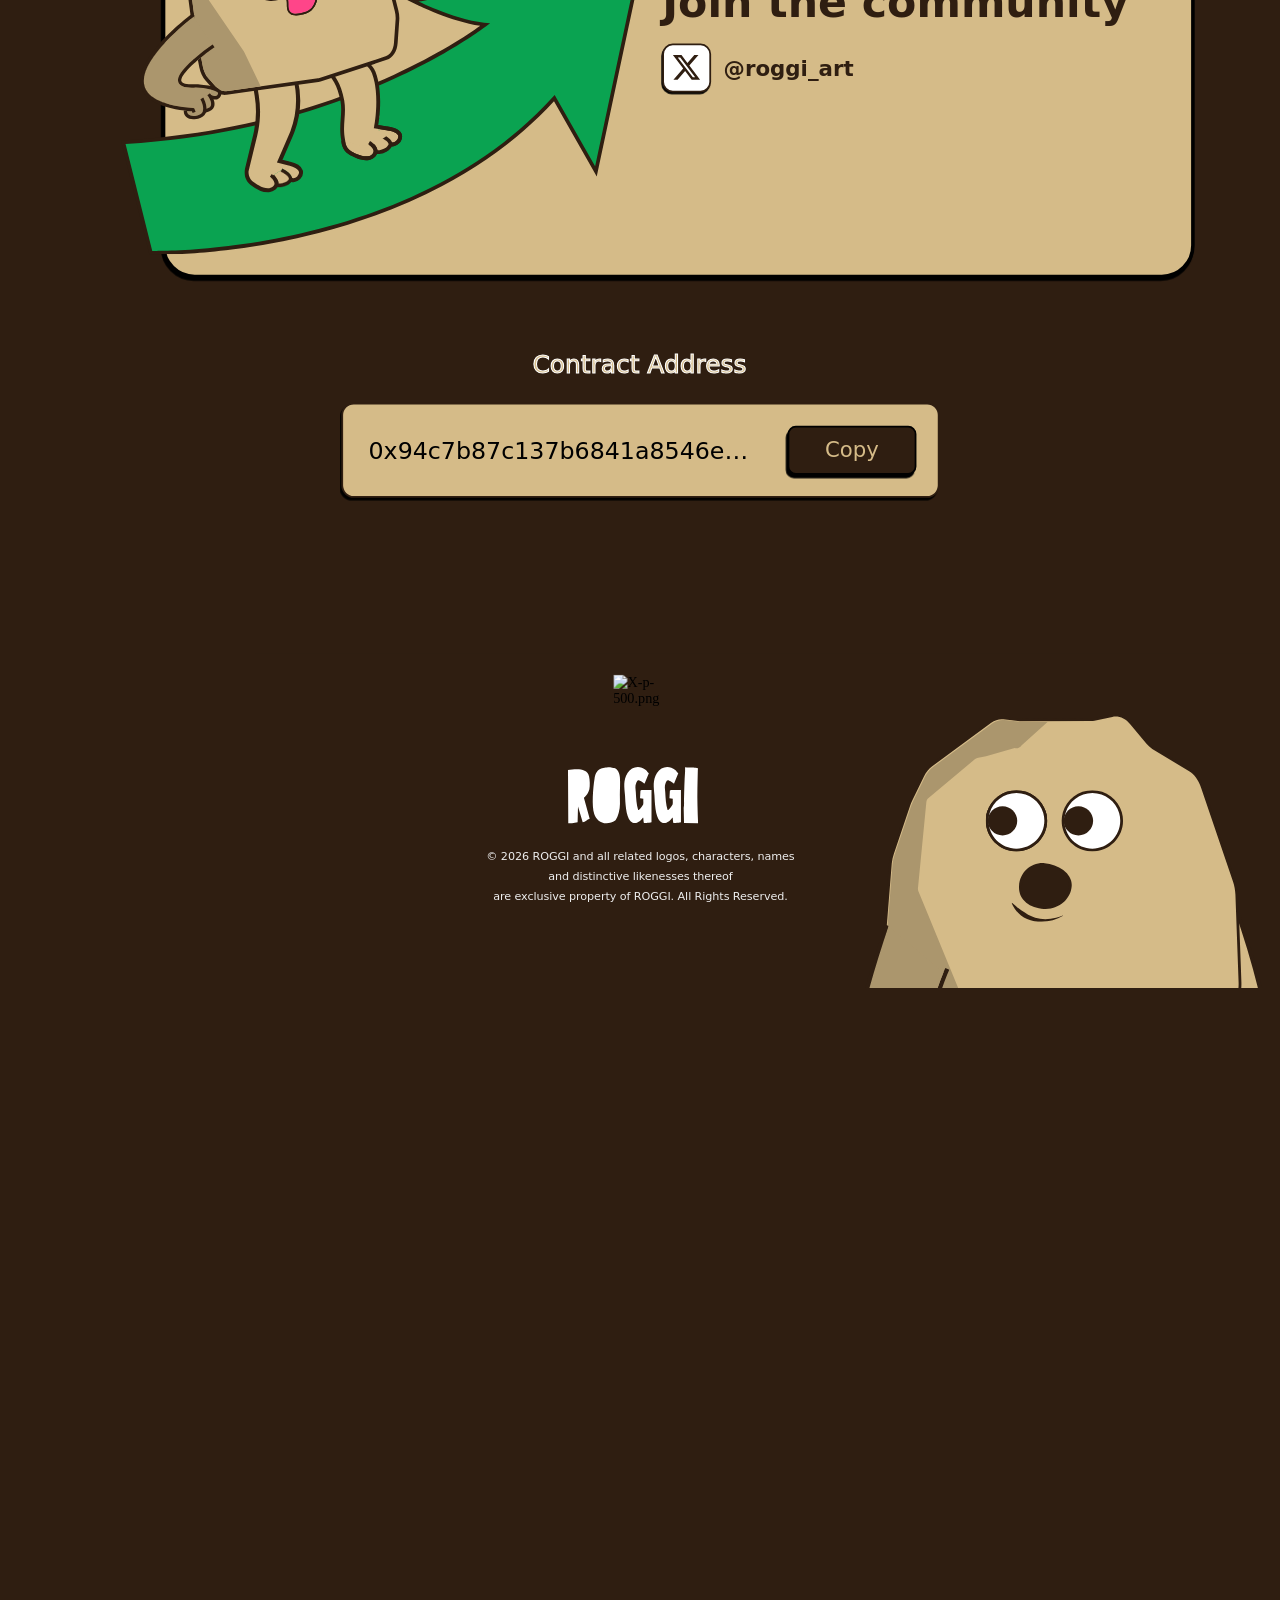
